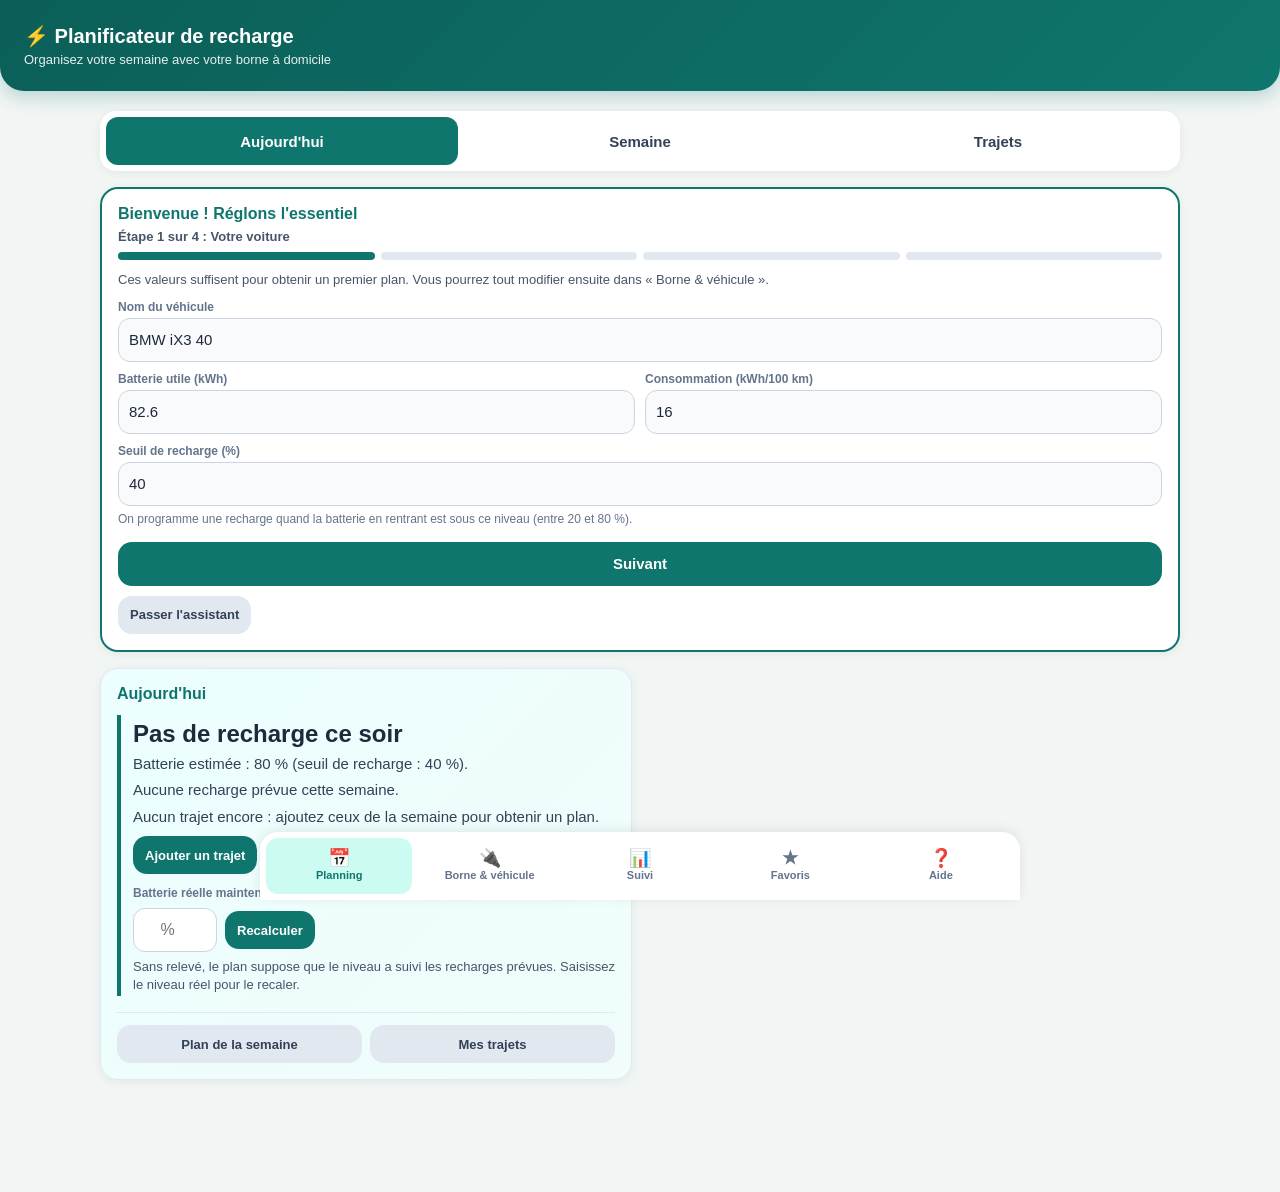
==== index.html @ e71ae4a1 "Add files via upload" ====
<!DOCTYPE html>
<html lang="fr">
<head>
<meta charset="UTF-8">
<meta name="viewport" content="width=device-width, initial-scale=1, viewport-fit=cover">
<meta name="color-scheme" content="light dark">
<meta name="theme-color" content="#0f766e">
<link rel="manifest" href="manifest.webmanifest">
<link rel="icon" href="icons/favicon.svg" type="image/svg+xml">
<link rel="icon" href="icons/icon-192.png" type="image/png" sizes="192x192">
<link rel="apple-touch-icon" href="icons/apple-touch-icon.png">
<meta name="mobile-web-app-capable" content="yes">
<meta name="apple-mobile-web-app-capable" content="yes">
<meta name="apple-mobile-web-app-title" content="Recharge EV">
<meta name="apple-mobile-web-app-status-bar-style" content="default">
<meta name="description" content="Planifiez la recharge à domicile de votre voiture électrique.">
<title>Planificateur de recharge EV</title>
<script>try{var evT=JSON.parse(localStorage.getItem('evplan.v1')).ui.theme;if(evT==='light'||evT==='dark')document.documentElement.setAttribute('data-theme',evT);}catch(e){}</script>
<style>
:root{color-scheme:light;--bg:#f1f5f4;--surface:#ffffff;--surface2:#f8fafc;--surface3:#f1f5f9;--chip:#e2e8f0;--text:#1e293b;--text2:#334155;--muted2:#475569;--muted:#64748b;--muted3:#94a3b8;--brand-text:#0f766e;--line:#cbd5e1;--line2:#e2e8f0;--tint1:#ecfeff;--tint2:#f0fdfa;--tint-teal:#ccfbf1;--warn-soft:#fffbeb;--warn-bg:#fef3c7;--warn-text:#92400e;--warn-line:#fde68a;--bad-bg:#fee2e2;--bad-soft:#fef2f2;--bad-text:#991b1b;--bad-line:#fca5a5;--danger-text:#dc2626;--blue-bg:#dbeafe;--blue-text:#1e40af;--ok-bg:#dcfce7;--ok-text:#166534;--hc-band:rgba(20,184,166,.18);--toast-bg:#0f172a;--toast-text:#ffffff;--shadow:rgba(0,0,0,.06);--shadow2:rgba(0,0,0,.08);--grid:#e2e8f0;--now:#dc2626;}
@media (prefers-color-scheme:dark){:root:not([data-theme="light"]){color-scheme:dark;--bg:#0c1215;--surface:#151e24;--surface2:#1b262d;--surface3:#202c34;--chip:#2a3943;--text:#e6edf3;--text2:#cbd5e1;--muted2:#b0bcc8;--muted:#98a6b5;--muted3:#7b8a99;--brand-text:#2dd4bf;--line:#3a4b57;--line2:#2a3943;--tint1:#10272b;--tint2:#0e2a28;--tint-teal:#0f4540;--warn-soft:#2b2410;--warn-bg:#3a2e0d;--warn-text:#fbbf24;--warn-line:#5c4a14;--bad-bg:#431a1a;--bad-soft:#2e1517;--bad-text:#fca5a5;--bad-line:#7f2d2d;--danger-text:#f87171;--blue-bg:#172a4a;--blue-text:#93c5fd;--ok-bg:#12331f;--ok-text:#86efac;--hc-band:rgba(45,212,191,.16);--toast-bg:#e6edf3;--toast-text:#0c1215;--shadow:rgba(0,0,0,.4);--shadow2:rgba(0,0,0,.5);--grid:#2a3943;--now:#f87171;}}
:root[data-theme="dark"]{color-scheme:dark;--bg:#0c1215;--surface:#151e24;--surface2:#1b262d;--surface3:#202c34;--chip:#2a3943;--text:#e6edf3;--text2:#cbd5e1;--muted2:#b0bcc8;--muted:#98a6b5;--muted3:#7b8a99;--brand-text:#2dd4bf;--line:#3a4b57;--line2:#2a3943;--tint1:#10272b;--tint2:#0e2a28;--tint-teal:#0f4540;--warn-soft:#2b2410;--warn-bg:#3a2e0d;--warn-text:#fbbf24;--warn-line:#5c4a14;--bad-bg:#431a1a;--bad-soft:#2e1517;--bad-text:#fca5a5;--bad-line:#7f2d2d;--danger-text:#f87171;--blue-bg:#172a4a;--blue-text:#93c5fd;--ok-bg:#12331f;--ok-text:#86efac;--hc-band:rgba(45,212,191,.16);--toast-bg:#e6edf3;--toast-text:#0c1215;--shadow:rgba(0,0,0,.4);--shadow2:rgba(0,0,0,.5);--grid:#2a3943;--now:#f87171;}
*{box-sizing:border-box;margin:0;padding:0}
html{-webkit-text-size-adjust:100%}
body{font-family:-apple-system,BlinkMacSystemFont,"Segoe UI",Roboto,Helvetica,Arial,sans-serif;background:var(--bg);color:var(--text);-webkit-user-select:none;user-select:none;-webkit-touch-callout:none;min-height:100vh}
input,select,textarea{-webkit-user-select:text;user-select:text;font:inherit}
button{font:inherit;cursor:pointer;-webkit-tap-highlight-color:transparent}
header{background:linear-gradient(135deg,#0b5f58,#0f766e);color:#fff;padding:clamp(16px,4vw,24px);border-radius:0 0 24px 24px;box-shadow:0 6px 18px rgba(15,118,110,.25)}
header h1{font-size:calc(20px*var(--fs,1));font-weight:700}
header p{font-size:calc(13px*var(--fs,1));opacity:.9;margin-top:4px}
main{padding:clamp(12px,4vw,20px);display:flex;flex-direction:column;gap:16px;max-width:700px;margin:0 auto}
.card{background:var(--surface);border-radius:18px;padding:16px;box-shadow:0 2px 10px var(--shadow)}
.card h2{font-size:calc(16px*var(--fs,1));margin-bottom:12px;color:var(--brand-text)}
.grid{display:grid;grid-template-columns:1fr 1fr;gap:10px}
.field{display:flex;flex-direction:column;gap:4px;min-width:0}
.field.full{grid-column:1/-1}
.field label{font-size:calc(12px*var(--fs,1));color:var(--muted);font-weight:600}
.field input,.field select{padding:11px 10px;border:1px solid var(--line);border-radius:12px;background:var(--surface2);font-size:calc(15px*var(--fs,1));width:100%;min-height:44px;outline:none}
.field input:focus,.field select:focus{border-color:#14b8a6;background:var(--surface)}
.hours{display:flex;gap:6px;align-items:center}
.hours select{flex:1;min-height:44px;padding:8px;border:1px solid var(--line);border-radius:12px;background:var(--surface2);font-size:calc(15px*var(--fs,1));min-width:0}
.btn{background:#0f766e;color:#fff;border:none;border-radius:14px;padding:12px 16px;font-size:calc(15px*var(--fs,1));font-weight:600;min-height:44px;transition:transform .1s,background .2s}
.btn:active{transform:scale(.97)}
.btn.sec{background:var(--chip);color:var(--text2)}
.btn.danger{background:#dc2626}
.btn.small{padding:8px 12px;min-height:38px;font-size:calc(13px*var(--fs,1))}
.btn.full{width:100%}
.btn:disabled{opacity:.6}
.row{display:flex;gap:8px;flex-wrap:wrap}
.stats{display:grid;grid-template-columns:repeat(2,1fr);gap:10px}
.stat{background:linear-gradient(135deg,var(--tint1),var(--tint2));border-radius:14px;padding:12px;text-align:center}
.stat b{display:block;font-size:calc(20px*var(--fs,1));color:var(--brand-text)}
.stat span{font-size:calc(12px*var(--fs,1));color:var(--muted)}
.day{border-left:4px solid #14b8a6;background:var(--surface2);border-radius:12px;padding:12px;margin-bottom:10px}
.day h3{font-size:calc(15px*var(--fs,1));display:flex;flex-wrap:wrap;justify-content:space-between;align-items:center;gap:4px 8px}
.day .meta{font-size:calc(13px*var(--fs,1));color:var(--muted2);margin-top:6px;line-height:1.5}
.day.home{border-left-color:#0f766e}
.day.noHome{border-left-color:#f59e0b;background:var(--warn-soft)}
.day.alert{border-left-color:#dc2626;background:var(--bad-soft)}
.alertMsg{margin-top:8px;font-size:calc(13px*var(--fs,1));font-weight:600;color:var(--bad-text);background:var(--bad-bg);border-radius:10px;padding:8px 10px;line-height:1.4}
.badge{font-size:calc(11px*var(--fs,1));background:var(--tint-teal);color:var(--brand-text);padding:3px 8px;border-radius:99px;font-weight:600;max-width:100%;overflow-wrap:anywhere;white-space:nowrap}
.badge.warn{background:var(--warn-bg);color:var(--warn-text)}
.badge.bad{background:var(--bad-bg);color:var(--bad-text)}
.badge.gray{background:var(--chip);color:var(--muted2)}
.badge.blue{background:var(--blue-bg);color:var(--blue-text)}
.badge.ok{background:var(--ok-bg);color:var(--ok-text)}
.del{background:none;border:none;color:var(--danger-text);font-size:calc(20px*var(--fs,1));min-width:44px;min-height:44px}
.empty{text-align:center;color:var(--muted);font-size:calc(14px*var(--fs,1));padding:16px}
.tabs{position:fixed;bottom:0;left:0;right:0;background:var(--surface);display:flex;gap:4px;box-shadow:0 -2px 12px var(--shadow2);padding:6px 6px calc(6px + env(safe-area-inset-bottom,0px));z-index:40}
.tabs button{flex:1;background:none;border:none;padding:6px 2px;color:var(--muted);font-size:calc(11px*var(--fs,1));font-weight:600;border-radius:12px;min-height:56px;line-height:1.25;display:flex;flex-direction:column;align-items:center;justify-content:center;gap:2px;text-align:center;overflow-wrap:anywhere;hyphens:auto}
.tabs button .ico{font-size:calc(18px*var(--fs,1));line-height:1}
.tabs button.on{color:var(--brand-text);background:var(--tint-teal)}
.tab{display:none;flex-direction:column;gap:16px}
.tab.on{display:flex}
.note{font-size:calc(12px*var(--fs,1));color:var(--muted);line-height:1.5}
.toast{position:fixed;left:50%;bottom:130px;transform:translateX(-50%) translateY(20px);background:var(--toast-bg);color:var(--toast-text);padding:12px 18px;border-radius:14px;font-size:calc(14px*var(--fs,1));opacity:0;visibility:hidden;pointer-events:none;transition:all .25s;max-width:90%;text-align:center;z-index:50}
.toast.show{opacity:1;visibility:visible;transform:translateX(-50%) translateY(0)}
.modal{position:fixed;inset:0;background:rgba(15,23,42,.5);display:none;align-items:center;justify-content:center;padding:20px;z-index:60}
.modal.show{display:flex}
.sheet{background:var(--surface);border-radius:18px;padding:20px;width:100%;max-width:360px;max-height:80vh;overflow-y:auto}
.sheet h3{margin-bottom:8px}
.sheet p{font-size:calc(14px*var(--fs,1));color:var(--muted2);margin-bottom:16px;line-height:1.5}
.sheet .row{justify-content:flex-end}
.bar{height:10px;background:var(--chip);border-radius:99px;overflow:hidden;margin-top:6px}
.bar div{height:100%;background:linear-gradient(90deg,#14b8a6,#0f766e);border-radius:99px;transition:width .4s}
.bar div.low{background:linear-gradient(90deg,var(--bad-line),#dc2626)}
.slot{display:flex;gap:6px;align-items:center;margin-top:8px}
.slot .hours{flex:1;min-width:0}
.slot .del{min-width:40px}
.dist{font-size:calc(12px*var(--fs,1));color:var(--brand-text);font-weight:600;min-height:16px;margin-top:4px}
.dist.err{color:var(--danger-text)}
.hint{font-size:calc(12px*var(--fs,1));color:var(--muted);margin-top:6px;line-height:1.4}
.slotsBox{margin-top:12px;padding-top:10px;border-top:1px dashed var(--line)}
.slotsBox h3{font-size:calc(13px*var(--fs,1));color:var(--text2);margin-bottom:4px}
.stopsBox{margin-top:12px;padding:10px;background:var(--surface2);border-radius:14px;border:1px dashed var(--line)}
.stopsBox h3{font-size:calc(13px*var(--fs,1));color:var(--text2);margin-bottom:4px}
.stop{display:flex;gap:6px;align-items:center;margin-top:8px}
.stop .idx{min-width:24px;height:24px;border-radius:99px;background:var(--tint-teal);color:var(--brand-text);font-size:calc(12px*var(--fs,1));font-weight:700;display:flex;align-items:center;justify-content:center;flex-shrink:0}
.stop .addrWrap{flex:1;min-width:0;display:flex;gap:4px;align-items:center}
.stop select.favSel{flex:1;min-width:0;padding:9px 8px;border:1px solid var(--line);border-radius:12px;background:var(--surface);font-size:calc(14px*var(--fs,1));min-height:40px;outline:none}
.stop input{flex:1;min-width:0;padding:9px 10px;border:1px solid var(--line);border-radius:12px;background:var(--surface);font-size:calc(14px*var(--fs,1));min-height:40px;outline:none}
.stop input:focus{border-color:#14b8a6}
.stop .del{min-width:40px;font-size:calc(18px*var(--fs,1))}
.stop .timeIn{flex:0 0 auto;min-width:0}
.star{background:none;border:1px solid var(--line);border-radius:10px;min-width:40px;min-height:40px;font-size:calc(18px*var(--fs,1));color:var(--muted3);flex-shrink:0}
.star.on{color:#f59e0b;border-color:#fcd34d;background:var(--warn-soft)}
.routeSummary{font-size:calc(13px*var(--fs,1));color:var(--text2);margin-top:8px;line-height:1.5}
.tripGroup{background:var(--surface2);border-radius:14px;padding:10px 12px;margin-bottom:10px;border-left:4px solid #14b8a6}
.tripGroup.bad{border-left-color:#dc2626;background:var(--bad-soft)}
.tripGroup.pending{border-left-color:#f59e0b;background:var(--warn-soft)}
.tripGroup h4{font-size:calc(14px*var(--fs,1));display:flex;justify-content:space-between;align-items:center;gap:8px}
.legs{margin-top:6px;font-size:calc(12px*var(--fs,1));color:var(--muted2);line-height:1.6}
.legs div{padding:2px 0}
.dayPref{display:grid;grid-template-columns:repeat(7,1fr);gap:6px}
.dayPref button{border:1px solid var(--line);background:var(--surface2);border-radius:12px;min-height:44px;font-size:calc(12px*var(--fs,1));font-weight:700;color:var(--muted2);padding:4px 2px}
.dayPref button.on{background:#0f766e;border-color:#0f766e;color:#fff}
.toggle{display:flex;align-items:center;justify-content:space-between;gap:10px;padding:8px 0;font-size:calc(14px*var(--fs,1))}
.toggle input{width:24px;height:24px;flex:none;accent-color:#0f766e}
.choice{display:grid;grid-template-columns:1fr 1fr;gap:6px;margin-top:8px}
.choice button{border:1px solid var(--line);background:var(--surface2);border-radius:12px;min-height:44px;font-size:calc(13px*var(--fs,1));font-weight:700;color:var(--muted2);padding:6px}
.choice button.on{background:#0f766e;border-color:#0f766e;color:#fff}
.choice button.off{background:var(--bad-bg);border-color:var(--bad-line);color:var(--bad-text)}
.tripBadgeRow{display:flex;gap:6px;flex-wrap:wrap;margin-top:6px}
.favItem{display:flex;gap:8px;align-items:center;background:var(--surface2);border-radius:12px;padding:8px 10px;margin-top:8px}
.favItem .fname{flex:1;min-width:0}
.favItem .fname b{display:block;font-size:calc(14px*var(--fs,1));overflow:hidden;text-overflow:ellipsis;white-space:nowrap}
.favItem .fname span{font-size:calc(12px*var(--fs,1));color:var(--muted);overflow:hidden;text-overflow:ellipsis;white-space:nowrap;display:block}
.favItem .del{min-width:40px}
.pctGrid{display:grid;grid-template-columns:1fr 1fr;gap:10px;margin-top:8px}
.pctGrid .field input{text-align:center}
.checkRow{display:flex;align-items:center;gap:10px;margin-top:10px;font-size:calc(14px*var(--fs,1))}
.checkRow input{width:24px;height:24px;flex:none;accent-color:#0f766e}
.vehTabs{display:flex;gap:6px;flex-wrap:wrap;margin-bottom:12px}
.vehTabs button{border:1px solid var(--line);background:var(--surface2);border-radius:12px;min-height:40px;padding:6px 12px;font-size:calc(13px*var(--fs,1));font-weight:700;color:var(--muted2)}
.vehTabs button.on{background:#0f766e;border-color:#0f766e;color:#fff}
.vehTabs button.add{border-style:dashed;color:var(--brand-text)}
.lockRow{display:flex;gap:8px;align-items:center;background:var(--surface2);border-radius:12px;padding:10px;margin-top:8px}
.lockRow .lk{flex:1;min-width:0;font-size:calc(13px*var(--fs,1));line-height:1.4}
.lockRow .lk b{display:block;font-size:calc(14px*var(--fs,1))}
.lockBadge{font-size:calc(11px*var(--fs,1));background:var(--warn-bg);color:var(--warn-text);border-radius:99px;padding:3px 8px;font-weight:700;white-space:nowrap}
.tripVeh{font-size:calc(11px*var(--fs,1));background:var(--blue-bg);color:var(--blue-text);border-radius:99px;padding:2px 8px;font-weight:700}
.calBox{background:var(--surface2);border-radius:14px;padding:12px;margin-top:8px}
.calEvent{font-size:calc(13px*var(--fs,1));padding:6px 0;border-bottom:1px solid var(--line2);line-height:1.4}
.calEvent:last-child{border-bottom:none}
.calRow{display:flex;gap:8px;flex-wrap:wrap;margin-top:8px}
.calRow .btn{flex:1}
.reviewItem{background:var(--surface);border:1px solid var(--warn-line);border-radius:14px;padding:12px;margin-top:10px}
.reviewItem h3{font-size:calc(14px*var(--fs,1));display:flex;justify-content:space-between;align-items:center;gap:8px;flex-wrap:wrap}
.reviewItem .grid{margin-top:8px}
.reviewItem .actions{display:flex;gap:6px;flex-wrap:wrap;margin-top:10px}
.reviewItem .actions .btn{flex:1}
.toggleLine{display:flex;align-items:center;gap:8px;font-size:calc(13px*var(--fs,1));margin-top:8px}
.toggleLine input{width:24px;height:24px;flex:none;accent-color:#0f766e}
.calcBig{text-align:center;background:linear-gradient(135deg,var(--tint1),var(--tint2));border-radius:16px;padding:16px;margin-top:12px}
.calcBig b{display:block;font-size:calc(28px*var(--fs,1));color:var(--brand-text)}
.calcBig span{font-size:calc(13px*var(--fs,1));color:var(--muted2)}
.modeSwitch{display:grid;grid-template-columns:1fr 1fr;gap:6px;margin-bottom:12px}
.modeSwitch button{border:1px solid var(--line);background:var(--surface2);border-radius:12px;min-height:44px;font-size:calc(13px*var(--fs,1));font-weight:700;color:var(--muted2);padding:6px}
.modeSwitch button.on{background:#0f766e;border-color:#0f766e;color:#fff}
.seg{display:grid;grid-template-columns:1fr 1fr;gap:6px;margin-top:8px}
.seg button{border:1px solid var(--line);background:var(--surface2);border-radius:12px;min-height:44px;font-size:calc(13px*var(--fs,1));font-weight:700;color:var(--muted2);padding:6px}
.seg button.on{background:#0f766e;border-color:#0f766e;color:#fff}
.seg3{grid-template-columns:1fr 1fr 1fr}
.sched{display:flex;flex-direction:column;gap:8px;margin-top:8px}
.schedRow{display:flex;gap:8px;align-items:center;background:var(--surface2);border-radius:12px;padding:10px;border-left:4px solid #14b8a6}
.schedRow .sb{flex:1;min-width:0;font-size:calc(13px*var(--fs,1));line-height:1.45}
.schedRow .sb b{display:block;font-size:calc(14px*var(--fs,1))}
.schedRow .del{min-width:40px}
.schedRow.conflict{border-left-color:#dc2626;background:var(--bad-soft)}
.schedRow.hc{border-left-color:#0f766e}
.schedRow.off{border-left-color:#94a3b8;opacity:.7}
.vehDot{width:12px;height:12px;border-radius:99px;flex-shrink:0}
.legend{display:flex;gap:8px;flex-wrap:wrap;margin-top:8px}
.legend span{font-size:calc(12px*var(--fs,1));display:flex;align-items:center;gap:4px;color:var(--muted2)}
.timeline{position:relative;height:44px;background:var(--surface3);border-radius:12px;margin-top:10px;overflow:hidden}
.timeline .seg-hc{position:absolute;top:0;bottom:0;background:var(--hc-band)}
.timeline .blk{position:absolute;top:6px;bottom:6px;border-radius:8px;color:#fff;font-size:calc(10px*var(--fs,1));font-weight:700;display:flex;align-items:center;justify-content:center;overflow:hidden;white-space:nowrap}
.tlScale{display:flex;justify-content:space-between;font-size:calc(10px*var(--fs,1));color:var(--muted);margin-top:4px}
.kpi{display:grid;grid-template-columns:repeat(2,1fr);gap:8px;margin-top:8px}
.kpi .stat b{font-size:calc(17px*var(--fs,1))}
.vehCard{background:var(--surface2);border-radius:14px;padding:12px;margin-top:10px;border-left:4px solid #0f766e}
.vehCard h3{font-size:calc(14px*var(--fs,1));display:flex;justify-content:space-between;align-items:center;gap:8px}
.vehCard .meta{font-size:calc(12px*var(--fs,1));color:var(--muted2);margin-top:6px;line-height:1.6}
@media (min-width:600px){.stats{grid-template-columns:repeat(4,1fr)}.kpi{grid-template-columns:repeat(4,1fr)}}
/* ---- ajouts / corrections ---- */
:focus-visible{outline:2px solid var(--brand-text);outline-offset:2px}
.hidden{display:none!important}
.choice.c3{grid-template-columns:repeat(3,1fr)}
.hint.warn{color:var(--warn-text);background:var(--warn-bg);border-radius:10px;padding:8px 10px}
.legRow{display:flex;gap:8px;align-items:center;padding:6px 0;border-bottom:1px solid var(--line2);font-size:calc(13px*var(--fs,1))}
.legRow:last-child{border-bottom:none}
.legRow .legTxt{flex:1;min-width:0;line-height:1.35;color:var(--text2)}
.legRow input{width:84px;padding:8px;border:1px solid var(--line);border-radius:10px;background:var(--surface);color:var(--text);font-size:calc(14px*var(--fs,1));min-height:40px;text-align:right}
.legRow input:focus{border-color:#14b8a6}
.fileInput{display:none}
.checkRow label,.toggleLine label,.toggle label{cursor:pointer}
.reviewItem .field input,.reviewItem .field select{min-height:40px}
.tripGroup .row{margin-top:8px}
.tripGroup .legs{margin-top:6px}
.field.inline{flex-direction:row;align-items:center;gap:8px}
.field.inline input{flex:1}
.vehForm{margin-top:4px}
@media (max-width:440px){
  .stop{flex-wrap:wrap}
  .stop .idx{order:1}
  .stop .timeIn{order:1;margin-left:auto}
  .stop .star,.stop .del{order:1}
  .stop .addrWrap{order:2;flex:1 1 100%}
}
.vehTabs button[aria-pressed="true"]{font-weight:800}
.btn:disabled{cursor:not-allowed}
.field label select,.field label input{margin-top:4px}
.vehForm .grid,.pctGrid,.calBox .grid{align-items:end}
.stop .timeIn{width:120px}
/* le bas de page reste toujours visible au-dessus de la barre d'onglets fixe */
main{padding-bottom:calc(var(--tabsH,calc(68px + env(safe-area-inset-bottom,0px))) + 44px)}
.tabs{flex-wrap:wrap}
/* un élément qui reçoit le focus ne doit jamais rester caché sous la barre d'onglets fixe ni sous un message (WCAG 2.4.11) */
html{scroll-padding-bottom:210px;scroll-padding-top:12px}
.tabs button{padding-left:0;padding-right:0}
.sub{font-size:calc(13px*var(--fs,1));color:var(--text2);margin-top:14px}
.field input,.field select,.hours select{color:var(--text)}
.field textarea{padding:11px 10px;border:1px solid var(--line);border-radius:12px;background:var(--surface2);color:var(--text);font-size:calc(12px*var(--fs,1));width:100%;outline:none;resize:vertical;word-break:break-all;font-family:ui-monospace,SFMono-Regular,Menlo,Consolas,monospace;line-height:1.4}
.field textarea:focus{border-color:#14b8a6;background:var(--surface)}

/* partage entre membres du foyer */
.timeline .blk.shared{background-image:repeating-linear-gradient(45deg,rgba(255,255,255,.35) 0 5px,transparent 5px 10px);opacity:.85;outline:1px dashed rgba(15,23,42,.45);outline-offset:-1px}
.schedRow.shared{background:var(--surface3)}
.memberCard{background:var(--surface2);border-radius:14px;padding:12px;margin-top:10px;border-left:4px solid var(--muted)}
.memberCard:first-child{margin-top:0}
.memberCard h3{font-size:calc(14px*var(--fs,1));display:flex;justify-content:space-between;align-items:center;gap:8px;flex-wrap:wrap}
.memberCard .meta{font-size:calc(12px*var(--fs,1));color:var(--muted2);margin-top:6px;line-height:1.6}
.memberCard .row{margin-top:8px}

/* mise en page : colonnes, en-têtes de carte, aide « ? », accordéon */
.cols{display:flex;flex-direction:column;gap:16px}
.col{display:flex;flex-direction:column;gap:16px;min-width:0}
.cardHead{display:flex;align-items:center;justify-content:space-between;gap:8px;margin-bottom:12px}
.card .cardHead h2,.cardHead h3{margin:0}
.slotsBox .cardHead,.stopsBox .cardHead{margin-bottom:4px}
.qm{position:relative;width:32px;height:32px;border-radius:99px;border:1px solid var(--line);background:var(--surface2);color:var(--brand-text);font-weight:800;font-size:calc(14px*var(--fs,1));flex-shrink:0;line-height:1}
.qm::after{content:"";position:absolute;inset:-6px}
.qm[aria-expanded="true"]{background:var(--brand-text);color:var(--surface);border-color:var(--brand-text)}
.helpBox{background:var(--tint1);border-radius:12px;padding:10px 12px;margin:-4px 0 12px;color:var(--text2);font-size:calc(13px*var(--fs,1));line-height:1.5}
.acc{margin-top:14px;border:1px solid var(--line);border-radius:14px;background:var(--surface)}
.acc>summary{list-style:none;cursor:pointer;padding:12px 14px;font-weight:700;color:var(--brand-text);min-height:44px;display:flex;align-items:center;border-radius:14px}
.acc>summary::-webkit-details-marker{display:none}
.acc[open]>summary{border-bottom:1px solid var(--line);border-radius:14px 14px 0 0}
.accBody{padding:12px 14px 14px}

/* carte « Ce soir » */
.tonight{background:linear-gradient(135deg,var(--tint1),var(--tint2));border:1px solid var(--line2)}
.tnRow{border-left:4px solid var(--brand-text);padding:2px 0 2px 12px;margin-top:12px}
.tnRow:first-child{margin-top:0}
.tnName{font-size:calc(13px*var(--fs,1));font-weight:700;color:var(--muted2);display:flex;align-items:center;gap:6px}
.tnBig{font-size:calc(20px*var(--fs,1));font-weight:800;color:var(--text);margin-top:2px}
.tnSub{font-size:calc(13px*var(--fs,1));color:var(--muted2);line-height:1.5;margin-top:2px}
.tnBatt{display:flex;gap:8px;align-items:center;flex-wrap:wrap;margin-top:10px}
.tnBatt label{font-size:calc(12px*var(--fs,1));font-weight:600;color:var(--muted);flex:1 1 100%}
.tnBatt input{width:84px;min-height:44px;padding:8px;border:1px solid var(--line);border-radius:12px;background:var(--surface);color:var(--text);text-align:center;font-size:calc(16px*var(--fs,1));outline:none}
.tnBatt input:focus{border-color:#14b8a6}

/* grille de la semaine */
:root{--hh:16px}
.wg{display:grid;grid-template-columns:30px repeat(7,minmax(0,1fr));gap:0 3px;font-size:calc(11px*var(--fs,1))}
.wgHead{text-align:center;font-weight:700;color:var(--muted2);padding:2px 0 4px}
.wgHead.today{color:var(--brand-text)}
.wgAxis{position:relative;height:calc(var(--hh)*24)}
.wgAxis span{position:absolute;right:3px;color:var(--muted);font-size:calc(10px*var(--fs,1));line-height:1;transform:translateY(-50%);white-space:nowrap}
.wgCol{position:relative;height:calc(var(--hh)*24);background-color:var(--surface3);border-radius:8px;overflow:hidden;
  background-image:repeating-linear-gradient(to bottom,transparent 0,transparent calc(var(--hh)*3 - 1px),var(--grid) calc(var(--hh)*3 - 1px),var(--grid) calc(var(--hh)*3))}
.wgCol.today{outline:2px solid var(--brand-text);outline-offset:-2px}
.hcBand{position:absolute;left:0;right:0;background:var(--hc-band)}
.away{position:absolute;left:0;width:4px;opacity:.55;border-radius:0 3px 3px 0}
.nowLine{position:absolute;left:0;right:0;height:2px;background:var(--now);z-index:3;pointer-events:none}
.gb{position:absolute;border:none;border-radius:5px;color:#fff;font-size:calc(9px*var(--fs,1));font-weight:700;overflow:hidden;padding:1px 2px;line-height:1.15;text-align:left;min-height:5px;box-shadow:0 0 0 1px rgba(0,0,0,.2);z-index:2}
.gb.shared{background-image:repeating-linear-gradient(45deg,rgba(255,255,255,.4) 0 4px,transparent 4px 8px);outline:1px dashed rgba(15,23,42,.55);outline-offset:-1px}
.gb.clash{box-shadow:0 0 0 2px #dc2626;z-index:4}
.gb.sel{box-shadow:0 0 0 2px var(--text);z-index:5}
.gridDetail{margin-top:10px;font-size:calc(13px*var(--fs,1));line-height:1.5;color:var(--text2);min-height:20px}
.sw{display:inline-block;width:14px;height:10px;border-radius:3px;flex-shrink:0}
.sw.hatch{background:#64748b repeating-linear-gradient(45deg,rgba(255,255,255,.4) 0 3px,transparent 3px 6px)}
.sw.band{background:var(--hc-band);outline:1px solid var(--line)}
.sw.awaySw{background:var(--muted3);width:4px}
.sw.clashSw{background:var(--surface);box-shadow:0 0 0 2px #dc2626}

/* argent, courbe de batterie */
.money{display:grid;grid-template-columns:repeat(auto-fit,minmax(140px,1fr));gap:10px;margin-top:10px}
.money:empty{display:none}
.money .stat:last-child:nth-child(odd){grid-column:1/-1}
.money .stat b{font-size:calc(17px*var(--fs,1))}
.stat.pos b{color:var(--ok-text)}
.stat.neg b{color:var(--bad-text)}
.chartBox{margin-top:12px}
.chartBox:empty{display:none}
.chTitle{font-size:calc(12px*var(--fs,1));font-weight:700;color:var(--muted2);margin-bottom:4px}
.chartBox svg{width:100%;height:auto;display:block}
.chGrid{stroke:var(--grid);stroke-width:1}
.chGrid.chDay{stroke-dasharray:2 3;opacity:.7}
.chMin{stroke:var(--danger-text);stroke-dasharray:4 3;stroke-width:1}
.chLine{fill:none;stroke:var(--brand-text);stroke-width:2;stroke-linejoin:round;stroke-linecap:round}
.chArea{fill:var(--brand-text);opacity:.14}
.chTxt{fill:var(--muted);font-size:calc(9px*var(--fs,1))}
.chMinTxt{fill:var(--danger-text)}
.chNow{stroke:var(--now);stroke-width:1}

/* tarif horaire */
.hrGrid{display:grid;grid-template-columns:repeat(4,1fr);gap:6px;margin-top:10px}
.hrCell{display:flex;flex-direction:column;gap:2px;min-width:0}
.hrCell label{font-size:calc(11px*var(--fs,1));color:var(--muted);font-weight:700}
.hrCell input{padding:8px 4px;text-align:center;border:1px solid var(--line);border-radius:10px;background:var(--surface2);color:var(--text);min-height:40px;width:100%;font-size:calc(14px*var(--fs,1));outline:none}
.hrCell input:focus{border-color:#14b8a6}
@media (min-width:480px){.hrGrid{grid-template-columns:repeat(6,1fr)}}

/* grands écrans : deux colonnes */
@media (min-width:900px){
  :root{--hh:18px}
  #tonight{display:grid;grid-template-columns:repeat(auto-fit,minmax(320px,1fr));gap:16px 24px}
  .tnRow{margin-top:0}
  main{max-width:1120px}
  .cols{flex-direction:row;align-items:flex-start}
  .col{flex:1 1 0}
  .tabs{max-width:760px;margin:0 auto;border-radius:18px 18px 0 0}
  .toast{bottom:100px}
}

/* rappel de sauvegarde */
.warnCard{background:var(--warn-soft);border:1px solid var(--warn-line)}
.warnCard h2{color:var(--warn-text)}
.warnCard[hidden]{display:none}

/* suivi : journal de recharge */
.monthNav{display:flex;align-items:center;justify-content:space-between;gap:8px;margin-bottom:10px}
.monthNav b{font-size:calc(15px*var(--fs,1));text-transform:capitalize;text-align:center;flex:1}
.monthNav .btn{min-width:44px;min-height:44px;font-size:calc(18px*var(--fs,1));padding:4px 12px}
#lgStats .stat:last-child:nth-child(odd){grid-column:1/-1}
#lgStats .stat b{font-size:calc(17px*var(--fs,1))}
.lgSolde{margin-top:10px;font-size:calc(13px*var(--fs,1));font-weight:600;border-radius:10px}
.lgSolde.pos{color:var(--ok-text);background:var(--ok-bg);padding:8px 10px}
.lgSolde.neg{color:var(--bad-text);background:var(--bad-bg);padding:8px 10px}
#lgWeek{margin-top:10px}
.lgRow{display:flex;align-items:center;gap:8px;padding:8px 0;border-bottom:1px solid var(--line2)}
.lgRow:last-child{border-bottom:none}
.lgTxt{flex:1;min-width:0;display:flex;flex-direction:column;gap:2px;font-size:calc(13px*var(--fs,1));color:var(--text2);line-height:1.4}
.lgTxt span{color:var(--muted2);overflow-wrap:anywhere}
#lgList{margin-top:12px}
.calibRow{display:flex;align-items:center;justify-content:space-between;gap:10px;padding:10px 0;border-bottom:1px solid var(--line2);font-size:calc(13px*var(--fs,1));color:var(--text2)}
.calibRow:last-child{border-bottom:none}
.calibRow>div{min-width:0}
.calibRow .btn{flex-shrink:0}

/* foyer : QR code et scan */
.qrBox{margin-top:12px;text-align:center}
.qrBox[hidden],.scanBox[hidden]{display:none}
.qrBox svg{width:320px;height:320px;max-width:100%;display:block;margin:0 auto;box-sizing:content-box}
.qrBox .note{margin-top:8px}
.scanBox{margin-top:12px}
.scanBox video{width:100%;max-height:300px;border-radius:12px;background:#000;object-fit:cover}

/* relevé imprimé : visible uniquement à l'impression */
#printSheet{display:none}
@media print{
  html,body{background:#fff!important;color:#000!important}
  body>*:not(#printSheet){display:none!important}
  #printSheet{display:block!important;font-family:system-ui,-apple-system,"Segoe UI",Arial,sans-serif;color:#000;padding:0;font-size:12pt}
  #printSheet h1{font-size:18pt;margin:0 0 4pt}
  #printSheet .ps{margin:4pt 0 12pt;font-size:11pt}
  #printSheet .ps.small{font-size:9pt;margin-top:14pt;color:#333}
  #printSheet table{width:100%;border-collapse:collapse;font-size:11pt}
  #printSheet th,#printSheet td{border:1px solid #666;padding:4pt 6pt;text-align:left;vertical-align:top}
  #printSheet th{background:#eee}
  #printSheet .r{text-align:right}
  #printSheet tr{break-inside:avoid}
}

/* toast avec bouton « Annuler » : doit rester cliquable */
.toast.act{display:flex;align-items:center;justify-content:center;gap:6px;text-align:left}
.toast.act.show{pointer-events:auto}
.toast .toastBtn{background:none;border:none;color:inherit;font:inherit;font-weight:800;text-decoration:underline;min-height:44px;min-width:44px;padding:0 8px;cursor:pointer;border-radius:10px;flex-shrink:0}
.toast .toastBtn:focus-visible{outline:2px solid currentColor;outline-offset:0}

/* boutons d'une rangée : jamais plus étroits que 130 px, ils passent à la ligne */
.calRow .btn{flex:1 1 130px}

/* ===== accessibilité : lien d'évitement, texte réservé aux lecteurs d'écran, mouvement réduit ===== */
.skip{position:absolute;left:8px;top:-80px;background:#0f766e;color:#fff;padding:12px 16px;border-radius:12px;z-index:100;font-weight:700;text-decoration:none}
.skip:focus{top:8px}
.srOnly{position:absolute;width:1px;height:1px;margin:-1px;overflow:hidden;clip:rect(0 0 0 0);white-space:nowrap;border:0;padding:0}
main:focus,.tab:focus{outline:none}
@media (prefers-reduced-motion:reduce){*,*::before,*::after{transition-duration:.01ms!important;animation-duration:.01ms!important;scroll-behavior:auto!important}}

/* ===== première page : trois vues ===== */
.pv{display:flex;flex-direction:column;gap:16px}
.pv[hidden]{display:none}
#tab-plan[data-mode="route"] .modeSched,#tab-plan[data-mode="sched"] .modeRoute{display:none!important}
.subnav{display:grid;grid-template-columns:repeat(3,1fr);gap:6px;background:var(--surface);padding:6px;border-radius:16px;box-shadow:0 2px 10px var(--shadow)}
.subnav button{min-height:48px;border:none;border-radius:12px;background:transparent;color:var(--text2);font-size:calc(15px*var(--fs,1));font-weight:700;padding:6px 4px}
.subnav button[aria-selected="true"]{background:#0f766e;color:#fff}
.tnBig{font-size:calc(24px*var(--fs,1));line-height:1.25}
.tnSub{font-size:calc(15px*var(--fs,1));color:var(--text2);margin-top:4px}
.tnSub.tnWhy{font-size:calc(13px*var(--fs,1));color:var(--muted2)}
.tnDet{margin-top:6px}
.tnDet summary{cursor:pointer;min-height:44px;display:flex;align-items:center;font-weight:700;color:var(--brand-text);font-size:calc(14px*var(--fs,1));list-style-position:inside}
.tnDet ul{padding-left:22px;margin:0 0 4px;font-size:calc(13px*var(--fs,1));color:var(--muted2);line-height:1.6}
.tnLinks{display:flex;gap:8px;flex-wrap:wrap;margin-top:16px;padding-top:12px;border-top:1px solid var(--line2)}
.tnLinks .btn{flex:1 1 140px}
.tnBatt{margin-top:12px}

/* ===== niveaux de batterie : minimum / seuil / cible ===== */
.levels{margin-top:14px;padding-top:12px;border-top:1px dashed var(--line)}
.levels .field{margin-top:12px}
.lvBar{display:flex;height:14px;border-radius:99px;overflow:hidden;margin:8px 0 10px;background:var(--chip)}
.lvBar .lvZ{height:100%}
.lvZ{display:block}
.lvBad{background:#dc2626}.lvWarn{background:#d97706}.lvOk{background:#0f766e}.lvTop{background:#94a3b8}
.lvLegend{list-style:none;display:flex;flex-direction:column;gap:6px;margin:0 0 4px;font-size:calc(13px*var(--fs,1));color:var(--text2)}
.lvLegend li{display:flex;gap:8px;align-items:flex-start;line-height:1.4}
.lvLegend .lvZ{width:14px;height:14px;border-radius:4px;flex-shrink:0;margin-top:2px}
.sub0{font-size:calc(14px*var(--fs,1));color:var(--text2)}

/* message : bouton d'annulation + fermer */
.toast .toastMsg{flex:1 1 auto;min-width:0}
.toast .toastX{text-decoration:none;font-size:calc(18px*var(--fs,1))}

.gridList{margin-top:10px;font-size:calc(14px*var(--fs,1))}
.gridList summary{min-height:44px;display:flex;align-items:center;cursor:pointer;font-weight:600;color:var(--accent-text,var(--text))}
.gridList ul{list-style:none;margin:6px 0 0;padding:0;display:grid;gap:8px}
.gridList li{display:flex;gap:8px;align-items:flex-start;line-height:1.4;padding:8px 10px;border:1px solid var(--line);border-radius:10px;background:var(--surface2)}
.gridList .vehDot{margin-top:5px;flex:none}

.badge{max-width:100%}
@media (max-width:420px){.badge{white-space:normal}}

/* liens de navigation, niveaux à chaque étape */
a.btn{display:inline-flex;align-items:center;justify-content:center;text-decoration:none}
.navRow{align-items:center;margin-top:8px}
.arr{font-weight:600;color:var(--muted2);white-space:nowrap}
.arr.low{color:var(--bad-text)}

.tnEst{font-size:calc(13px*var(--fs,1));color:var(--muted2);margin-top:6px;line-height:1.4}
.tnEst.warnTxt{color:var(--warn-text)}
.tnDet li a.btn{margin:4px 6px 0 0}

/* ===== affichage : simple / avancé, taille du texte, contraste ===== */
:root[data-fs="1"]{--fs:1.15}
:root[data-fs="2"]{--fs:1.3}
/* trois modes : Simplifié (lvl0) ⊂ Complet (lvl1) ⊂ Avancé (lvl2) */
body:not(.lvl2) .advOnly{display:none!important}
body.lvl0 .fullOnly{display:none!important}
/* le Simplifié garde ce qui existe déjà : plusieurs véhicules créés avant, calendrier de charge déjà choisi */
body.lvl0:not(.multi) .multiVeh,body.lvl0:not(.multi) #vehTabs,body.lvl0 #vehTabs .add{display:none!important}
body.lvl0:not(.schedOn) .modeCard{display:none!important}
.badge.lvC{background:var(--warn-bg);color:var(--warn-text)}
.wzLvl{border:1px solid var(--line);border-radius:14px;padding:10px 14px;margin:12px 0 0}
.wzLvl legend{font-weight:700;padding:0 4px}
.wzLvl label{display:flex;gap:10px;align-items:flex-start;padding:6px 0;cursor:pointer;font-size:calc(14px*var(--fs,1));line-height:1.45}
.wzLvl input{margin-top:4px;width:18px;height:18px;flex:none}
.tab{overflow-wrap:anywhere}
.subnav button,.tabs button{overflow-wrap:normal;hyphens:none}

/* assistant de démarrage */
.wizCard{border:2px solid #0f766e}
.wizCard h2{margin-bottom:6px}
.wizSteps{display:flex;gap:6px;margin:8px 0 10px;list-style:none}
.wizSteps li{flex:1;height:8px;border-radius:4px;background:var(--chip)}
.wizSteps li.on{background:#0f766e}
.wizStepN{font-size:calc(13px*var(--fs,1));font-weight:700;color:var(--muted2)}
.wizHelp{font-size:calc(13px*var(--fs,1));color:var(--muted2);line-height:1.5;margin:6px 0 10px}
.wizNav{display:flex;gap:8px;flex-wrap:wrap;margin-top:14px}
.wizNav .btn{flex:1 1 120px}
.wizRecap{list-style:none;display:grid;gap:6px;margin:8px 0 4px}
.wizRecap li{background:var(--surface2);border-radius:10px;padding:8px 10px;font-size:calc(14px*var(--fs,1))}
.wizMsg{margin-top:8px}

/* simulation « et si » */
.wiOut{margin-top:12px}
.wiVerdict{border-radius:12px;padding:10px 12px;font-size:calc(14px*var(--fs,1));font-weight:700;line-height:1.4}
.wiVerdict.ok{background:var(--ok-bg);color:var(--ok-text)}
.wiVerdict.warn{background:var(--warn-bg);color:var(--warn-text)}
.wiVerdict.bad{background:var(--bad-bg);color:var(--bad-text)}
.wiOut ul{list-style:none;margin:8px 0 0;display:grid;gap:6px}
.wiOut li{font-size:calc(13px*var(--fs,1));line-height:1.45;color:var(--text2)}

/* bilan sur 12 mois */
.tblWrap{overflow-x:auto;margin-top:10px}
.yt{width:100%;border-collapse:collapse;font-size:calc(13px*var(--fs,1))}
.yt th,.yt td{padding:6px 4px;text-align:right;border-bottom:1px solid var(--line2);white-space:nowrap}
.yt th:first-child,.yt td:first-child{text-align:left;position:sticky;left:0;background:var(--surface);text-transform:capitalize}
.yt thead th{font-size:calc(12px*var(--fs,1));color:var(--muted2);font-weight:700}
.yt tfoot th,.yt tfoot td{font-weight:700;border-top:2px solid var(--line)}
.yt td.pos{color:var(--ok-text)}
.yt td.neg{color:var(--bad-text)}
.mbars{display:flex;align-items:flex-end;gap:3px;height:84px;margin-top:6px}
.mbars div{flex:1;height:100%;display:flex;align-items:flex-end}
.mbars i{display:block;width:100%;background:#0f766e;border-radius:3px 3px 0 0;min-height:2px}
.mbarsLab{display:flex;gap:3px;margin-top:2px}
.mbarsLab span{flex:1;text-align:center;font-size:calc(11px*var(--fs,1));color:var(--muted)}
.fuelNote{margin-top:8px}

/* conseils pour la batterie */
.tip{border:1px solid var(--line);border-radius:12px;padding:10px 12px;margin-top:8px;background:var(--surface2)}
.tip b{display:block;font-size:calc(14px*var(--fs,1));margin-bottom:2px;color:var(--text)}
.tip p{font-size:calc(13px*var(--fs,1));color:var(--muted2);line-height:1.5}
.tip .btn{margin-top:8px}
.tip.good{border-color:var(--ok-text)}

/* solaire : bande jaune dans la grille et la frise */
.sunBand{position:absolute;left:0;right:0;background:rgba(250,204,21,.24)}
.sw.sun{background:rgba(250,204,21,.55);outline:1px solid var(--line)}
.timeline .seg-sun{position:absolute;top:0;bottom:0;background:rgba(250,204,21,.3)}

/* navigation et cibles plus grandes avec un texte agrandi */
/* texte agrandi : la barre du bas passe sur deux rangées de trois boutons pour que les libellés tiennent */
:root[data-fs="1"] .tabs,:root[data-fs="2"] .tabs{flex-wrap:wrap}
:root[data-fs="1"] .tabs button,:root[data-fs="2"] .tabs button{flex:1 1 22%}
:root[data-fs="1"] main,:root[data-fs="2"] main{padding-bottom:calc(var(--tabsH,calc(146px + env(safe-area-inset-bottom,0px))) + 44px)}
:root[data-fs="2"] .subnav{grid-template-columns:1fr}
@media (max-width:360px){:root[data-fs="1"] .subnav{grid-template-columns:1fr}}

/* contraste élevé : valeurs ≥ 7:1 sur fond blanc ou noir, contours francs */
:root[data-contrast="high"]{--bg:#ffffff;--surface:#ffffff;--surface2:#ffffff;--surface3:#f0f0f0;--chip:#e0e0e0;--text:#000000;--text2:#000000;--muted2:#111111;--muted:#222222;--muted3:#444444;--brand-text:#00423d;--line:#000000;--line2:#595959;--tint1:#e6f7f5;--tint2:#e6f7f5;--tint-teal:#b8efe8;--warn-soft:#fff6d6;--warn-bg:#ffefb0;--warn-text:#4a2000;--warn-line:#7a4b00;--bad-bg:#ffd9d9;--bad-soft:#ffe9e9;--bad-text:#6b0000;--bad-line:#8a0000;--danger-text:#a00000;--blue-bg:#d6e4ff;--blue-text:#001f6b;--ok-bg:#d3f5dc;--ok-text:#003d12;--hc-band:rgba(0,120,110,.28);--toast-bg:#000000;--toast-text:#ffffff;--shadow:rgba(0,0,0,.3);--shadow2:rgba(0,0,0,.4);--grid:#595959;--now:#b00000}
@media (prefers-color-scheme:dark){:root[data-contrast="high"]:not([data-theme="light"]){--bg:#000000;--surface:#000000;--surface2:#0a0a0a;--surface3:#141414;--chip:#2b2b2b;--text:#ffffff;--text2:#ffffff;--muted2:#f0f0f0;--muted:#e0e0e0;--muted3:#c8c8c8;--brand-text:#5eead4;--line:#ffffff;--line2:#9a9a9a;--tint1:#06201f;--tint2:#06201f;--tint-teal:#0b4a44;--warn-soft:#241c00;--warn-bg:#352800;--warn-text:#ffd54a;--warn-line:#ffd54a;--bad-bg:#3a0000;--bad-soft:#2a0000;--bad-text:#ffb3b3;--bad-line:#ff8080;--danger-text:#ff9a9a;--blue-bg:#001a45;--blue-text:#b3d1ff;--ok-bg:#003315;--ok-text:#9af2b4;--hc-band:rgba(94,234,212,.28);--toast-bg:#ffffff;--toast-text:#000000;--shadow:rgba(255,255,255,.2);--shadow2:rgba(255,255,255,.25);--grid:#9a9a9a;--now:#ff8080}}
:root[data-contrast="high"][data-theme="dark"]{--bg:#000000;--surface:#000000;--surface2:#0a0a0a;--surface3:#141414;--chip:#2b2b2b;--text:#ffffff;--text2:#ffffff;--muted2:#f0f0f0;--muted:#e0e0e0;--muted3:#c8c8c8;--brand-text:#5eead4;--line:#ffffff;--line2:#9a9a9a;--tint1:#06201f;--tint2:#06201f;--tint-teal:#0b4a44;--warn-soft:#241c00;--warn-bg:#352800;--warn-text:#ffd54a;--warn-line:#ffd54a;--bad-bg:#3a0000;--bad-soft:#2a0000;--bad-text:#ffb3b3;--bad-line:#ff8080;--danger-text:#ff9a9a;--blue-bg:#001a45;--blue-text:#b3d1ff;--ok-bg:#003315;--ok-text:#9af2b4;--hc-band:rgba(94,234,212,.28);--toast-bg:#ffffff;--toast-text:#000000;--shadow:rgba(255,255,255,.2);--shadow2:rgba(255,255,255,.25);--grid:#9a9a9a;--now:#ff8080}
:root[data-contrast="high"] .card,:root[data-contrast="high"] .subnav,:root[data-contrast="high"] .tabs{border:2px solid var(--line);box-shadow:none}
:root[data-contrast="high"] .field input,:root[data-contrast="high"] .field select,:root[data-contrast="high"] .field textarea,:root[data-contrast="high"] .seg button,:root[data-contrast="high"] .tip{border:2px solid var(--line)}
:root[data-contrast="high"] .btn{background:#00423d;color:#fff;border:2px solid var(--line)}
:root[data-contrast="high"] .btn.sec{background:var(--surface);color:var(--text);border:2px solid var(--line)}
:root[data-contrast="high"] .btn.danger{background:#8a0000;color:#fff}
:root[data-contrast="high"] .seg button.on,:root[data-contrast="high"] .subnav button[aria-selected="true"]{background:#00423d;color:#fff;border-color:var(--line)}
:root[data-contrast="high"] .tabs button.on{background:var(--text);color:var(--bg)}
:root[data-contrast="high"] .hint,:root[data-contrast="high"] .note{color:var(--text)}
:root[data-contrast="high"] :focus-visible{outline:3px solid var(--text);outline-offset:3px}
:root[data-contrast="high"] a{text-decoration:underline}
@media (prefers-color-scheme:dark){:root[data-contrast="high"]:not([data-theme="light"]) .btn,:root[data-contrast="high"]:not([data-theme="light"]) .seg button.on,:root[data-contrast="high"]:not([data-theme="light"]) .subnav button[aria-selected="true"]{background:#0f766e;color:#fff}:root[data-contrast="high"]:not([data-theme="light"]) .btn.sec{background:var(--surface);color:var(--text)}:root[data-contrast="high"]:not([data-theme="light"]) .tabs button.on{background:var(--text);color:var(--bg)}}
:root[data-contrast="high"][data-theme="dark"] .btn,:root[data-contrast="high"][data-theme="dark"] .seg button.on,:root[data-contrast="high"][data-theme="dark"] .subnav button[aria-selected="true"]{background:#0f766e;color:#fff}
:root[data-contrast="high"][data-theme="dark"] .btn.sec{background:var(--surface);color:var(--text)}
:root[data-contrast="high"][data-theme="dark"] .tabs button.on{background:var(--text);color:var(--bg)}

/* personnalisation de l'affichage, coût mensuel, leasing, CarData */
.blkLink{margin:18px 0 0;text-align:center}
#blkList .acc{margin-top:10px}
#blkList .accBody{padding:8px 14px 12px}
.blkD{display:block;font-size:calc(12px*var(--fs,1));color:var(--muted2);font-weight:400}
.acc>summary .cnt{margin-left:auto;font-weight:400;color:var(--muted2);font-size:calc(13px*var(--fs,1))}
.fipTbl{width:100%;border-collapse:collapse;font-size:calc(14px*var(--fs,1))}
.fipTbl th,.fipTbl td{padding:8px 4px;border-bottom:1px solid var(--line2);text-align:right}
.fipTbl th[scope="row"]{text-align:left;font-weight:400}
.fipTbl tfoot th,.fipTbl tfoot td{font-weight:700;border-top:2px solid var(--line);font-size:calc(15px*var(--fs,1))}
.fipTbl td.pos{color:var(--ok-text)}
.leaseOut{margin-top:12px}
.gauge{position:relative;height:18px;border-radius:9px;background:var(--chip);margin:8px 0 4px;overflow:visible}
.gauge i{position:absolute;left:0;top:0;bottom:0;border-radius:9px;background:#0f766e;max-width:100%}
.gauge i.over{background:#b45309}
.gauge em{position:absolute;top:-4px;bottom:-4px;width:3px;background:var(--text);border-radius:2px}
.gaugeLab{display:flex;justify-content:space-between;font-size:calc(12px*var(--fs,1));color:var(--muted2)}
.leaseLines{list-style:none;display:grid;gap:6px;margin:10px 0 0}
.leaseLines li{font-size:calc(14px*var(--fs,1));line-height:1.45}
.leaseLines li.warnTxt{color:var(--warn-text);font-weight:700}
.leaseLines li.okTxt{color:var(--ok-text);font-weight:700}
.rdRow{display:flex;align-items:center;justify-content:space-between;gap:8px;padding:6px 0;border-bottom:1px solid var(--line2);font-size:calc(14px*var(--fs,1))}
.carCode{margin-top:10px;border:2px dashed var(--line);border-radius:12px;padding:10px 12px;line-height:1.5;font-size:calc(14px*var(--fs,1))}
.carCode b.code{display:inline-block;font-size:calc(22px*var(--fs,1));letter-spacing:.12em;font-family:ui-monospace,Menlo,Consolas,monospace}
.propRow{border:1px solid var(--line);border-radius:12px;padding:10px 12px;margin-top:8px;background:var(--surface2)}
.propRow p{font-size:calc(14px*var(--fs,1));line-height:1.45;margin-bottom:8px}
.propRow .field{margin-bottom:8px}
.tnCar{font-size:calc(13px*var(--fs,1));color:var(--muted2);margin-top:6px;line-height:1.4}
/* ---------- onglet Aide ---------- */
#tab-help>.subnav{margin-bottom:14px}
.hv>.card:first-child,.hv .cols{margin-top:0}
.slotsBox.sb0{margin-top:0;padding-top:0;border-top:none}
.okTxt{color:var(--ok-text);font-weight:700}
.warnTxt{color:var(--warn-text);font-weight:700}
.hsG{margin:16px 0 6px;font-size:calc(14px*var(--fs,1));color:var(--muted);text-transform:uppercase;letter-spacing:.04em;font-weight:700}
.hsList{list-style:none;margin:0;padding:0}
.hsItem{display:flex;align-items:center;gap:10px;padding:10px 0;border-top:1px solid var(--line)}
.hsItem:first-child{border-top:none}
.hsTxt{flex:1;min-width:0}
.hsTxt>b{color:var(--text)}
.hsTxt .badge{margin-left:4px;vertical-align:1px}
.hsWhere{display:block;font-size:calc(12px*var(--fs,1));color:var(--brand-text);margin-top:2px}
.hsItem .btn{flex:none}
@media (max-width:360px){.hsItem{flex-wrap:wrap}.hsItem .btn{margin-left:auto}}
:root[data-fs="2"] .hsItem{flex-wrap:wrap}
:root[data-fs="2"] .hsItem .btn{margin-left:auto}
.tutoList .acc{margin-top:10px}
.tuto>summary{flex-wrap:wrap;gap:2px 10px}
.tuMeta{display:block;width:100%;font-weight:400;color:var(--muted2);font-size:calc(12px*var(--fs,1))}
.tuto h3{margin:16px 0 6px;font-size:calc(15px*var(--fs,1))}
.tuto .accBody>p{margin:8px 0}
.tuSteps{margin:6px 0 6px 22px;padding:0}
.tuSteps>li{margin:0 0 10px;line-height:1.5}
.tuSteps>li .btn{margin-top:6px;margin-left:4px}
.tuFaq{margin:6px 0 6px 18px;padding:0}
.tuFaq>li{margin:0 0 10px;line-height:1.5}
.tuto code{font-size:.92em;background:var(--chip);padding:1px 5px;border-radius:6px;overflow-wrap:anywhere}
.tuto b.ui{color:var(--text)}
.relayBtns{display:flex;flex-wrap:wrap;gap:8px;margin-top:8px}
.relayBtns .btn{margin:0}
.relayOut,.genKeyBox{margin-top:8px}
.relayOut textarea{width:100%;font-family:ui-monospace,Menlo,Consolas,monospace;font-size:calc(12px*var(--fs,1))}
#genKeyOut{font-family:ui-monospace,Menlo,Consolas,monospace}
.tuLink{margin:0 0 8px}
.linkBtn{background:none;border:none;padding:0;color:var(--brand-text);font:inherit;text-decoration:underline;cursor:pointer;min-height:24px}
.ctDiagBox{margin-top:8px}
.ctDiagBox>summary{cursor:pointer;color:var(--brand-text);font-weight:600;min-height:44px;display:flex;align-items:center}
.ctDiagBox pre{white-space:pre-wrap;overflow-wrap:anywhere;font-size:calc(12px*var(--fs,1));background:var(--surface2);border:1px solid var(--line);border-radius:10px;padding:10px;margin:6px 0}
#ctForm .field{margin-top:10px}
@keyframes hlGo{0%{box-shadow:0 0 0 3px #0f766e}70%{box-shadow:0 0 0 3px #0f766e}100%{box-shadow:0 0 0 0 rgba(15,118,110,0)}}
.hlGo{animation:hlGo 2.4s ease-out;border-radius:12px}
@media (prefers-reduced-motion:reduce){.hlGo{animation:none;outline:3px solid #0f766e;outline-offset:2px}}
.hsAcc{margin-top:8px}
.hsAcc .accBody{padding:4px 14px 8px}
#helpTuHits .calRow{margin-top:4px}
</style>
</head>
<body>
<a class="skip" href="#main">Aller au contenu</a>
<header>
  <h1>⚡ Planificateur de recharge</h1>
  <p>Organisez votre semaine avec votre borne à domicile</p>
</header>
<noscript><div class="card" style="margin:16px"><p>Cette application a besoin de JavaScript pour fonctionner.</p></div></noscript>

<main id="main" tabindex="-1">
  <!-- PLANNING -->
  <section class="tab on" id="tab-plan" tabindex="-1" data-mode="route">
    <div class="subnav" role="tablist" aria-label="Vues du planning" id="planNav">
      <button type="button" role="tab" id="pvt-today" data-pv="today" aria-selected="true" aria-controls="pv-today">Aujourd'hui</button>
      <button type="button" role="tab" id="pvt-week" data-pv="week" aria-selected="false" aria-controls="pv-week" tabindex="-1">Semaine</button>
      <button type="button" role="tab" id="pvt-trips" data-pv="trips" aria-selected="false" aria-controls="pv-trips" tabindex="-1">Trajets</button>
    </div>

    <!-- vue 1 : l'essentiel, ce qu'il faut faire ce soir -->
    <div class="pv" id="pv-today" role="tabpanel" aria-labelledby="pvt-today">
      <section class="card wizCard" id="wizCard" hidden aria-labelledby="wizTitle"></section>
      <div class="cols" id="todayCols">
        <div class="col">
    <div class="card tonight" id="tonightCard" data-blk="tonight">
      <h2 id="tonightTitle">Ce soir</h2>
      <div id="tonight"></div>
      <div class="tnLinks" data-blk="tn.links"><button type="button" class="btn sec small" data-gopv="week">Plan de la semaine</button><button type="button" class="btn sec small" data-gopv="trips" id="tnTrips">Mes trajets</button></div>
    </div>
    <section class="card advOnly" id="carPropCard" hidden aria-labelledby="carPropTitle">
      <h2 id="carPropTitle">Recharge détectée</h2>
      <div id="carProps"></div>
    </section>
    <div class="card warnCard" id="backupCard" data-blk="backup" hidden>
      <h2>Pensez à sauvegarder vos données</h2>
      <p class="note" id="backupTxt"></p>
      <div class="row" style="margin-top:10px"><button type="button" class="btn small" id="backupNow">Sauvegarder maintenant</button><button type="button" class="btn sec small" id="backupLater">Plus tard</button></div>
    </div>
        </div>
        <div class="col">
    <div class="card fullOnly" data-blk="grid">
      <div class="cardHead"><h2>Semaine en un coup d'œil</h2><button type="button" class="qm" data-help="help-grid" aria-expanded="false" aria-controls="help-grid" aria-label="Aide : semaine en un coup d'œil">?</button></div>
      <div class="hint helpBox" id="help-grid" hidden>Chaque colonne est un jour, de 0 h en haut à 24 h en bas. Les blocs colorés sont les recharges à domicile (les hachurés viennent d'autres membres du foyer). Deux blocs côte à côte se chevauchent : la borne ne charge qu'un véhicule à la fois. Le fond teinté marque les heures creuses.</div>
      <div id="weekGrid"></div>
      <div class="gridDetail" id="gridDetail" role="status"></div>
      <div class="legend" id="gridLegend"></div>
      <details class="gridList"><summary>Voir la même semaine sous forme de liste</summary><ul id="gridList"></ul></details>
    </div>
        </div>
      </div>
    </div>

    <!-- vue 2 : le détail de la semaine -->
    <div class="pv" id="pv-week" role="tabpanel" aria-labelledby="pvt-week" hidden>
      <div class="cols modeRoute">
        <div class="col">
        <div class="card">
          <h2>Résumé de la semaine</h2>
          <div class="field multiVeh" style="margin-bottom:10px"><label for="planVeh">Véhicule affiché</label>
            <select id="planVeh"></select></div>
          <div class="stats" id="summary" data-blk="wk.sum"></div>
          <div class="money fullOnly" id="money" data-blk="wk.money"></div>
          <div id="socChart" class="chartBox fullOnly" data-blk="wk.chart"></div>
          <div data-blk="wk.note"><div class="note" id="weekNote"></div>
          <div class="note fuelNote fullOnly" id="fuelNote"></div></div>
        </div>
    <div class="card fullOnly" id="icsCard" data-blk="ics">
      <div class="cardHead"><h2>Rappels dans mon agenda</h2><button type="button" class="qm" data-help="help-ics" aria-expanded="false" aria-controls="help-ics" aria-label="Aide : rappels dans l'agenda">?</button></div>
      <div class="hint helpBox" id="help-ics" hidden>Crée un fichier agenda (.ics) avec vos recharges prévues et, si vous le souhaitez, un rappel « Brancher la voiture », un rappel de préchauffage avant chaque départ et un rappel du soir pour noter la batterie (il recale le plan sur la valeur réelle). Ouvrez le fichier sur votre téléphone (Google Agenda, Samsung Calendar…) : les événements s'ajoutent à votre agenda avec leur alarme. Les heures sont celles du planning actuel, en heure locale ; si le planning change, exportez à nouveau (les événements ont un identifiant stable, la plupart des agendas les mettent alors à jour au lieu de les dupliquer).</div>
      <div class="grid">
        <div class="field full"><label for="icsWeeks">Période</label>
          <select id="icsWeeks"><option value="0">Cette semaine</option><option value="1">Semaine prochaine</option><option value="4">4 semaines</option></select></div>
        <div class="field full"><label for="icsRemind">Rappel « Brancher la voiture »</label>
          <select id="icsRemind"><option value="0">À l'heure du branchement</option><option value="15">15 min avant</option><option value="30">30 min avant</option><option value="60">1 h avant</option><option value="-1">Sans rappel</option></select></div>
        <div class="field full"><label for="icsPre">Rappel « Préchauffer la voiture »</label>
          <select id="icsPre"><option value="0">Sans rappel</option><option value="10">10 min avant le départ</option><option value="15">15 min avant le départ</option><option value="20">20 min avant le départ</option><option value="30">30 min avant le départ</option><option value="45">45 min avant le départ</option></select></div>
      </div>
      <div class="checkRow"><input type="checkbox" id="icsPreCold"><label for="icsPreCold">Préchauffage seulement s'il fait froid (≤ 10 °C prévus, ou en hiver)</label></div>
      <div class="checkRow"><input type="checkbox" id="icsSoc"><label for="icsSoc">Rappel du soir : « Noter la batterie », 10 min après le retour</label></div>
      <div class="row" style="margin-top:10px"><button type="button" class="btn small" id="icsBtn">Télécharger le fichier agenda (.ics)</button></div>
      <div class="hint" id="icsMsg" role="status"></div>
    </div>
        </div>
        <div class="col">
        <div class="card" data-blk="plan">
          <h2>Plan de recharge</h2>
          <div id="planList"></div>
        </div>
        </div>
      </div>
      <div class="cols modeSched">
        <div class="col">
        <div class="card">
          <h2>Calendrier de la semaine</h2>
          <div id="schedDays" style="margin-top:8px"></div>
        </div>
        </div>
        <div class="col">
        <div class="card">
          <h2>Bilan par véhicule</h2>
          <div id="schedVehSummary"></div>
        </div>
        </div>
      </div>
    </div>

    <!-- vue 3 : saisie des trajets (ou des créneaux) -->
    <div class="pv" id="pv-trips" role="tabpanel" aria-labelledby="pvt-trips" hidden>
    <div class="card modeCard" data-blk="mode">
      <div class="cardHead"><h2>Mode de planification</h2><button type="button" class="qm" data-help="help-mode" aria-expanded="false" aria-controls="help-mode" aria-label="Aide : mode de planification">?</button></div>
      <div class="seg" id="modeChoice">
        <button type="button" data-pm="route" class="on" aria-pressed="true">Itinéraires</button>
        <button type="button" data-pm="sched" aria-pressed="false">Calendrier de charge</button>
      </div>
      <div class="hint helpBox" id="help-mode" hidden>« Itinéraires » : vous décrivez vos trajets, l'appli calcule quand et combien recharger. « Calendrier de charge » : sans itinéraire, vous organisez simplement qui charge sur votre borne et quand, pour un ou plusieurs véhicules.</div>
    </div>
      <div class="cols modeRoute">
        <div class="col">
        <div class="card">
          <h2>Itinéraires</h2>
          <div id="tripsList"></div>
          <details class="acc" id="tripAcc">
            <summary id="tripAccSum">＋ Ajouter un itinéraire</summary>
            <div class="accBody">
              <div class="grid">
                <div class="field"><label for="tDay">Jour</label>
                  <select id="tDay"></select></div>
                <div class="field"><label for="tVeh">Véhicule</label>
                  <select id="tVeh"></select></div>
              </div>
              <div class="stopsBox">
                <div class="cardHead"><h3>Étapes de l'itinéraire</h3><button type="button" class="qm" data-help="help-stops" aria-expanded="false" aria-controls="help-stops" aria-label="Aide : étapes">?</button></div>
                <div class="hint helpBox" id="help-stops" hidden>Choisissez une adresse favorite (★) ou saisissez une adresse complète. Le départ d'une journée est toujours votre domicile, là où se trouve votre borne. Une recharge ailleurs se déclare plus bas (« Recharge possible pendant ce trajet ? »).</div>
                <div id="stopsList"></div>
                <div class="row" style="margin-top:10px">
                  <button type="button" class="btn sec small" id="addStop">+ Ajouter une étape</button>
                </div>
                <div class="checkRow"><input type="checkbox" id="retHome" checked><label for="retHome">Retour au domicile en fin de trajet</label></div>
                <div class="field" id="retTimeWrap" style="margin-top:8px"><label for="retTime">Heure de retour (optionnel, 18:00 par défaut)</label>
                  <input type="time" id="retTime"></div>
              </div>
              <div class="row" style="margin-top:10px">
                <button type="button" class="btn sec small" id="calcRoute">Calculer les distances</button>
                <button type="button" class="qm" data-help="help-dist" aria-expanded="false" aria-controls="help-dist" aria-label="Aide : calcul des distances">?</button>
              </div>
              <div class="hint helpBox" id="help-dist" hidden>Le calcul utilise l'itinéraire routier estimé entre chaque étape, retour au domicile compris tant que la case ci-dessus est cochée. Vous pouvez aussi saisir ou corriger les km à la main pour chaque tronçon. Les adresses sont envoyées à des services cartographiques publics (OpenStreetMap, OSRM) pour le calcul.</div>
              <div class="routeSummary" id="routeSummary"></div>
              <div class="dist" id="distInfo" role="status"></div>
              <div id="legsBox"></div>
              <div class="slotsBox fullOnly">
                <div class="cardHead"><h3>Recharge possible pendant ce trajet ?</h3><button type="button" class="qm" data-help="help-chg" aria-expanded="false" aria-controls="help-chg" aria-label="Aide : recharge pendant le trajet">?</button></div>
                <div class="hint helpBox" id="help-chg" hidden>« Sur le trajet » : on recharge en route juste ce qu'il faut pour rester au-dessus du minimum. « Toute la journée » : le trajet est entièrement couvert, rien à recharger à la maison.</div>
                <div class="choice c3" id="chargeChoice">
                  <button type="button" data-mode="none" class="off" aria-pressed="true">Non</button>
                  <button type="button" data-mode="trip" aria-pressed="false">Oui, sur le trajet</button>
                  <button type="button" data-mode="day" aria-pressed="false">Oui, toute la journée</button>
                </div>
              </div>
              <div class="slotsBox fullOnly">
                <div class="cardHead"><h3>Prêt pour (%)</h3><button type="button" class="qm" data-help="help-ready" aria-expanded="false" aria-controls="help-ready" aria-label="Aide : prêt pour">?</button></div>
                <div class="hint helpBox" id="help-ready" hidden>Niveau de batterie que vous voulez avoir <b>au moment de partir</b>, par exemple 100 % avant un long trajet ou 70 % avant une journée chargée. Le plan charge la veille juste ce qu'il faut pour l'atteindre, même si la batterie est au-dessus du seuil de recharge ; la charge se termine peu avant le départ si le niveau est élevé. Laissez vide si le niveau habituel suffit.</div>
                <div class="field"><input type="number" id="tripReady" min="1" max="100" step="1" inputmode="numeric" placeholder="ex. 90 (facultatif)" aria-label="Batterie voulue au départ en pourcentage"></div>
              </div>
              <div class="slotsBox advOnly">
                <div class="cardHead"><h3>Batterie au départ (%)</h3><button type="button" class="qm" data-help="help-soc" aria-expanded="false" aria-controls="help-soc" aria-label="Aide : batterie au départ">?</button></div>
                <div class="hint helpBox" id="help-soc" hidden>Niveau de batterie au moment de partir. Laissez vide pour partir à la charge cible (ou à la batterie réelle saisie dans « Ce soir »). La batterie ne doit jamais descendre sous le minimum défini dans « Borne &amp; véhicule ».</div>
                <div class="field"><input type="number" id="tripSoc" min="0" max="100" step="1" inputmode="numeric" placeholder="ex. 30" aria-label="Batterie au départ en pourcentage"></div>
              </div>
              <div class="row" style="margin-top:10px">
                <button type="button" class="btn full" id="addTrip">Ajouter l'itinéraire</button>
                <button type="button" class="btn sec full" id="cancelEdit" style="display:none">Annuler la modification</button>
              </div>
            </div>
          </details>
        </div>
        <div class="card fullOnly" id="wiCard" data-blk="wi">
          <div class="cardHead"><h2>Et si… ?</h2><button type="button" class="qm" data-help="help-wi" aria-expanded="false" aria-controls="help-wi" aria-label="Aide : simulation « et si »">?</button></div>
          <div class="hint helpBox" id="help-wi" hidden>Testez un trajet exceptionnel (week-end, rendez-vous lointain) sans toucher à votre plan : l'appli indique si la batterie suffit, s'il faut charger la veille et ce que cela coûte en plus. Rien n'est enregistré.</div>
          <div class="grid">
            <div class="field"><label for="wiDay">Jour</label><select id="wiDay"></select></div>
            <div class="field"><label for="wiVeh">Véhicule</label><select id="wiVeh"></select></div>
            <div class="field"><label for="wiDep">Départ</label><input type="time" id="wiDep" value="08:00"></div>
            <div class="field"><label for="wiKm">Distance totale (km)</label><input type="number" id="wiKm" min="1" max="2000" step="1" inputmode="numeric" placeholder="ex. 250"></div>
            <div class="field"><label for="wiRoad">Type de route</label><select id="wiRoad"><option value="city">Ville</option><option value="mixed" selected>Mixte</option><option value="hwy">Autoroute</option></select></div>
            <div class="field"><label for="wiReady">Prêt à (%), facultatif</label><input type="number" id="wiReady" min="1" max="100" step="1" inputmode="numeric" placeholder="ex. 100"></div>
          </div>
          <div class="checkRow"><input type="checkbox" id="wiRet" checked><label for="wiRet">Retour au domicile le soir</label></div>
          <div class="checkRow"><input type="checkbox" id="wiChg"><label for="wiChg">Je pourrai recharger en route (borne rapide)</label></div>
          <div class="field" id="wiRetWrap" style="margin-top:8px"><label for="wiRetTime">Heure de retour</label><input type="time" id="wiRetTime" value="18:00"></div>
          <div class="row" style="margin-top:10px"><button type="button" class="btn small" id="wiRun">Simuler ce trajet</button></div>
          <div class="wiOut" id="wiOut" role="status" aria-live="polite"></div>
        </div>
        </div>
      </div>
      <div class="cols modeSched">
        <div class="col">
        <div class="card">
          <div class="cardHead"><h2>Ajouter un créneau de charge</h2><button type="button" class="qm" data-help="help-slot" aria-expanded="false" aria-controls="help-slot" aria-label="Aide : créneau de charge">?</button></div>
          <div class="hint helpBox" id="help-slot" hidden>Choisissez le véhicule, le jour et l'horaire souhaité. Les conflits avec un autre véhicule sont signalés : la borne ne charge qu'un véhicule à la fois. « Répartir automatiquement » déplace les créneaux non imposés pour éviter les chevauchements.</div>
          <div class="grid">
            <div class="field full"><label for="sVeh">Véhicule</label><select id="sVeh"></select></div>
            <div class="field"><label for="sDay">Jour</label><select id="sDay"></select></div>
            <div class="field"><label for="sDur">Durée (h)</label><input type="number" id="sDur" min="0.5" max="24" step="0.5" value="2" inputmode="decimal"></div>
            <div class="field full"><label for="sH">Début souhaité</label><div class="hours" id="sStartWrap"></div></div>
            <div class="field full"><label for="sPrio">Priorité</label>
              <select id="sPrio">
                <option value="normal">Normal</option>
                <option value="must">Imposé (obligatoire)</option>
                <option value="hc">Préférer les heures creuses</option>
              </select></div>
          </div>
          <div class="row" style="margin-top:10px">
            <button type="button" class="btn" id="addSched">Ajouter ce créneau</button>
            <button type="button" class="btn sec small" id="autoSched">Répartir automatiquement</button>
          </div>
          <div class="hint" id="schedHint" style="margin-top:8px" role="status"></div>
        </div>
        </div>
        <div class="col">
        <div class="card">
          <h2>Tarifs &amp; borne (rappel)</h2>
          <div class="kpi" id="schedInfo"></div>
          <div class="note" id="schedInfoNote" style="margin-top:8px"></div>
          <div class="note" style="margin-top:10px">La frise montre le jour choisi dans « Ajouter un créneau de charge ».</div>
          <div class="timeline" id="schedTimeline" role="img" aria-label="Journée de 24 heures avec heures creuses et créneaux de charge"></div>
          <div class="tlScale"><span>00h</span><span>06h</span><span>12h</span><span>18h</span><span>24h</span></div>
          <div class="legend" id="schedLegend"></div>
        </div>
        </div>
      </div>
    </div>
  </section>

  <!-- CALENDRIER -->
  <section class="tab fullOnly" id="tab-cal" tabindex="-1" data-blk="tab.cal">
   <div class="cols"><div class="col">
    <div class="card">
      <div class="cardHead"><h2>Synchronisation calendrier</h2><button type="button" class="qm" data-help="help-cal" aria-expanded="false" aria-controls="help-cal" aria-label="Aide : synchronisation du calendrier">?</button></div>
      <div class="hint helpBox" id="help-cal" hidden>Collez l'adresse iCal (secrète) de votre agenda Google (Paramètres de l'agenda → « Adresse secrète au format iCal »), ou importez un fichier .ics exporté depuis votre agenda. Les événements de la semaine avec un lieu seront transformés en trajets à valider.
        <br><br><b>Si la lecture par adresse échoue</b> (cas fréquent : Google bloque la lecture directe depuis une page web) : ouvrez l'adresse dans le navigateur du téléphone, enregistrez le fichier .ics, puis « Importer un fichier .ics ». Pour que la synchro fonctionne en un clic, créez votre relais personnel : un petit script gratuit (fourni avec l'appli) à déployer sur Cloudflare Workers ; collez ensuite son adresse dans « Mon relais personnel » (mode Avancé). Le tutoriel « Connecter un agenda Google » de l'onglet Aide détaille chaque étape. Seul ce relais, que vous contrôlez, voit votre adresse secrète.</div>
      <div class="row tuLink"><button type="button" class="btn sec small" data-htu="tu-google">Tutoriel pas à pas</button></div>
      <div class="field"><label for="calUrl">Adresse iCal du calendrier</label>
        <input type="url" id="calUrl" placeholder="https://calendar.google.com/calendar/ical/…" autocomplete="off" spellcheck="false"></div>
      <div class="checkRow"><input type="checkbox" id="calRemember" checked><label for="calRemember">Mémoriser cette adresse sur cet appareil</label></div>
      <div class="advOnly"><div class="toggle"><label for="calProxy">Essayer un proxy public si l'accès direct est bloqué</label><input type="checkbox" id="calProxy" checked></div>
      <div class="hint warn">Google n'autorise pas la lecture directe de l'agenda depuis une page web. Les proxys publics (api.allorigins.win, corsproxy.io, api.codetabs.com) sont souvent indisponibles ou bloqués, et ils peuvent lire tout votre agenda : décochez l'option pour l'éviter. Plus fiable et privé : votre relais personnel (ci-dessous) ou un fichier .ics.</div>
      <div class="field" style="margin-top:8px"><label for="calRelay">Mon relais personnel (facultatif)</label>
        <input type="url" id="calRelay" placeholder="https://mon-relais.mon-compte.workers.dev" autocomplete="off" spellcheck="false"></div>
      <div class="calRow"><button type="button" class="btn sec small" id="calRelayTest">Tester le relais</button></div>
      <div class="hint" id="calRelayMsg" role="status"></div>
      </div>
      <div class="grid" style="margin-top:8px">
        <div class="field full"><label for="calVeh">Véhicule concerné</label>
          <select id="calVeh"></select></div>
        <div class="field full"><label for="calWeek">Semaine</label>
          <select id="calWeek"><option value="0">Cette semaine</option><option value="1">Semaine prochaine</option></select></div>
      </div>
      <div class="calRow">
        <button type="button" class="btn sec small" id="calSync">Importer les trajets de la semaine</button>
        <button type="button" class="btn sec small" id="calFileBtn">Importer un fichier .ics</button>
        <button type="button" class="btn sec small" id="calClear">Supprimer les trajets importés</button>
      </div>
      <input type="file" id="calFile" class="fileInput" accept=".ics,text/calendar" aria-label="Fichier .ics">
      <div class="calBox" id="calStatus" role="status"><div class="empty">Aucun calendrier lié.</div></div>
    </div>
   </div><div class="col">
    <div class="card">
      <h2>Trajets à valider</h2>
      <div id="calReview"><div class="empty">Aucun trajet en attente.</div></div>
    </div>
   </div></div>
  </section>

  <!-- BORNE & VEHICULE -->
  <section class="tab" id="tab-veh" tabindex="-1">
   <div class="cols"><div class="col">
    <div class="card">
      <h2>Véhicules</h2>
      <div class="vehTabs" id="vehTabs"></div>
      <div class="vehForm">
        <div class="grid">
          <div class="field full"><label for="vName">Nom</label><input type="text" id="vName" maxlength="40"></div>
          <div class="field"><label for="vCap">Batterie utile (kWh)</label><input type="number" id="vCap" min="5" max="250" step="0.1" inputmode="decimal"></div>
          <div class="field"><label for="vCons">Consommation (kWh/100 km)</label><input type="number" id="vCons" min="3" max="60" step="0.1" inputmode="decimal"></div>
          <div class="field"><label for="vAc">Chargeur embarqué AC (kW)</label><input type="number" id="vAc" min="1" max="50" step="0.1" inputmode="decimal"></div>
          <div class="field fullOnly"><label for="vColor">Couleur</label><input type="color" id="vColor"></div>
        </div>
        <div class="levels">
          <div class="cardHead"><h3>Niveaux de batterie</h3><button type="button" class="qm" data-help="help-levels" aria-expanded="false" aria-controls="help-levels" aria-label="Aide : niveaux de batterie">?</button></div>
          <div class="hint helpBox" id="help-levels" hidden>Trois niveaux pilotent le plan. Le <b>minimum</b> est une alarme : l'appli vous avertit si un trajet ferait descendre la batterie dessous. Le <b>seuil de recharge</b> décide si une recharge est utile : quand vous rentrez avec plus que ce seuil, rien n'est programmé ; avec moins, une recharge est prévue (au prochain jour préféré si c'est sans risque). La <b>cible</b> est le niveau visé quand une recharge a lieu. Si le trajet du lendemain l'exige, la recharge est programmée même au-dessus du seuil.</div>
          <div class="lvBar" id="lvBar" aria-hidden="true"></div>
          <ul class="lvLegend" id="lvLegend"></ul>
          <div class="field"><label for="vMin">Minimum, alarme (%)</label><input type="number" id="vMin" min="0" max="90" step="1" inputmode="numeric" aria-describedby="vMinNote"><div class="note" id="vMinNote">Avertissement si la batterie risque de descendre en dessous.</div></div>
          <div class="field"><label for="vTrig">Seuil de recharge (%)</label><input type="number" id="vTrig" min="0" max="100" step="1" inputmode="numeric" aria-describedby="vTrigNote"><div class="note" id="vTrigNote">On ne programme une recharge que si la batterie prévue en rentrant est en dessous.</div></div>
          <div class="field"><label for="vTarget">Charge cible (%)</label><input type="number" id="vTarget" min="10" max="100" step="1" inputmode="numeric" aria-describedby="vTargetNote"><div class="note" id="vTargetNote">Niveau visé quand une recharge a lieu.</div></div>
        </div>
        <div class="row" style="margin-top:12px"><button type="button" class="btn danger small" id="vDel">Supprimer ce véhicule</button></div>
      </div>
      <div class="slotsBox fullOnly" data-blk="veh.season">
        <div class="cardHead"><h3>Consommation selon la saison</h3><button type="button" class="qm" data-help="help-season" aria-expanded="false" aria-controls="help-season" aria-label="Aide : consommation selon la saison">?</button></div>
        <div class="hint helpBox" id="help-season" hidden>La consommation annoncée est mesurée par temps doux. Le froid et le chauffage l'augmentent. L'appli applique un coefficient à tous les calculs. « Automatique » utilise la température moyenne prévue pour chaque jour (Open-Meteo, service gratuit) : environ ×1,28 à 0 °C, ×1,10 à 10 °C, ×0,95 à 20 °C. Seule une position arrondie à 0,1° (≈ 10 km) est envoyée, jamais l'adresse. Sans météo, ou si vous choisissez une saison : été ×0,95, mi-saison ×1,10, hiver ×1,25 (novembre à mars : hiver ; avril, septembre et octobre : mi-saison ; mai à août : été). Les valeurs sont des ordres de grandeur.</div>
        <div class="field"><label for="season">Saison</label>
          <select id="season">
            <option value="auto">Automatique (météo prévue, sinon le mois)</option>
            <option value="ete">Été (×0,95)</option>
            <option value="norm">Normale (×1,00)</option>
            <option value="mid">Mi-saison (×1,10)</option>
            <option value="hiver">Hiver (×1,25)</option>
          </select></div>
        <div class="checkRow"><input type="checkbox" id="weatherOn"><label for="weatherOn">Utiliser la météo prévue (Open-Meteo)</label></div>
        <div class="note" id="seasonNote" style="margin-top:6px"></div>
      </div>
    </div>

    <div class="card" data-blk="veh.strategy">
      <h2>Stratégie de recharge</h2>
      <div class="cardHead"><h3 class="sub0">Jours préférés de charge</h3><button type="button" class="qm" data-help="help-pref" aria-expanded="false" aria-controls="help-pref" aria-label="Aide : jours préférés de charge">?</button></div>
      <div class="hint helpBox" id="help-pref" hidden>Choisissez les jours où vous préférez brancher la voiture (par exemple ceux où vous êtes à la maison tôt). Une recharge n'est quand même programmée que si elle est nécessaire : batterie sous le seuil, ou trajet du lendemain trop long. Si la batterie passe sous le seuil un autre jour, la recharge attend le prochain jour préféré, sauf risque de passer sous le minimum. Sans jour choisi, la recharge démarre dès que le seuil est atteint.</div>
      <div class="dayPref" id="dayPref" role="group" aria-label="Jours préférés de charge"></div>
      <div class="hint" id="prefNote" role="status"></div>
      <div class="slotsBox advOnly">
        <div class="cardHead"><h3>Avant un long trajet</h3><button type="button" class="qm" data-help="help-strategy" aria-expanded="false" aria-controls="help-strategy" aria-label="Aide : avant un long trajet">?</button></div>
        <div class="hint helpBox" id="help-strategy" hidden>« Relever la charge » : si le trajet de demain, parti de la charge cible, ferait descendre la batterie sous le minimum, le plan charge davantage ce soir (jusqu'à 100 %) et vous l'indique. « Fin de charge » : au-dessus de 80 %, laisser la batterie pleine pendant des heures la fatigue ; le plan peut donc terminer la charge peu avant le départ, au prix d'un coût parfois un peu plus élevé.</div>
        <div class="checkRow"><input type="checkbox" id="autoBoost"><label for="autoBoost">Relever la charge la veille d'un long trajet</label></div>
        <div class="field" style="margin-top:8px"><label for="finish">Charge au-dessus de 80 % : fin de charge</label>
          <select id="finish"><option value="cheap">Au moins cher</option><option value="balanced">Compromis (jusqu'à +15 % de coût)</option><option value="late">Au plus près du départ</option></select></div>
      </div>
    </div>

    <div class="card" data-blk="veh.home">
      <h2>Borne &amp; domicile</h2>
      <div class="field"><label for="homeAddr">Adresse du domicile (départ de chaque trajet)</label>
        <input type="text" id="homeAddr" placeholder="Rue, numéro, code postal, commune" autocomplete="address-line1"></div>
      <div class="row" style="margin-top:8px"><button type="button" class="btn sec small" id="homeCheck">Vérifier l'adresse</button></div>
      <div class="dist" id="homeInfo" role="status"></div>
      <div class="hint">Si l'adresse n'est pas reconnue, saisissez à la place des coordonnées GPS, par exemple 50.3123, 4.1234 (à copier depuis Google Maps : clic droit sur le lieu).</div>
      <div class="grid" style="margin-top:10px">
        <div class="field"><label for="borneKw">Puissance de la borne (kW)</label><input type="number" id="borneKw" min="1" max="50" step="0.1" inputmode="decimal"></div>
        <div class="field fullOnly"><label for="eff">Rendement de charge (%)</label><input type="number" id="eff" min="50" max="100" step="1" inputmode="numeric"></div>
      </div>
      <div class="hint">La puissance utilisée est la plus petite entre la borne et le chargeur embarqué. Le rendement tient compte des pertes entre le compteur et la batterie.</div>
    </div>

   </div><div class="col">
    <div class="card" data-blk="tarifs">
      <h2>Tarifs électricité</h2>
      <div class="seg advOnly" id="tmodeChoice">
        <button type="button" data-tm="bi" class="on" aria-pressed="true">Heures pleines / creuses</button>
        <button type="button" data-tm="hourly" aria-pressed="false">Tarif horaire</button>
      </div>
      <div id="tBi">
        <div class="grid" style="margin-top:10px">
          <div class="field"><label for="tHp">Heures pleines (€/kWh)</label><input type="number" id="tHp" min="0" max="5" step="0.001" inputmode="decimal"></div>
          <div class="field"><label for="tHc">Heures creuses (€/kWh)</label><input type="number" id="tHc" min="0" max="5" step="0.001" inputmode="decimal"></div>
        </div>
        <div class="slotsBox">
          <h3>Plages d'heures creuses (en semaine)</h3>
          <div id="hcSlotsBox"></div>
          <div class="row" style="margin-top:8px"><button type="button" class="btn sec small" id="addHcSlot">+ Ajouter une plage</button></div>
          <div class="checkRow"><input type="checkbox" id="hcWeekend"><label for="hcWeekend">Week-end entièrement en heures creuses</label></div>
          <div class="hint">En Belgique, on parle souvent de tarif jour/nuit (bi-horaire). Vérifiez les plages sur votre facture ou auprès de votre gestionnaire de réseau.</div>
        </div>
      </div>
      <div id="tHourly" hidden>
        <div class="hint" style="margin-top:10px">Un prix par heure, pour un contrat dynamique ou à plusieurs plages. Pour un contrat dynamique, collez les 24 prix du jour (de 00h à 23h) : l'appli les utilise comme profil type de la semaine.</div>
        <div class="seg" id="hrTabs" style="margin-top:8px">
          <button type="button" data-hr="wk" class="on" aria-pressed="true">Semaine</button>
          <button type="button" data-hr="we" aria-pressed="false">Week-end</button>
        </div>
        <div class="hrGrid" id="hrGrid"></div>
        <div class="field" style="margin-top:10px"><label for="hrPaste">Coller 24 prix (€/kWh, séparés par un espace, un point-virgule ou un retour à la ligne)</label>
          <textarea id="hrPaste" rows="2" spellcheck="false" placeholder="0,21 0,19 0,18 …"></textarea></div>
        <div class="calRow">
          <button type="button" class="btn sec small" id="hrApply">Appliquer les prix collés</button>
          <button type="button" class="btn sec small" id="hrFromBi">Partir du tarif pleines/creuses</button>
          <button type="button" class="btn sec small" id="hrCopy">Copier vers l'autre profil</button>
        </div>
        <div class="hint" id="hrMsg" role="status"></div>
      </div>
      <div class="slotsBox advOnly" data-blk="refund">
        <div class="cardHead"><h3>Remboursement employeur (plan cafétéria)</h3><button type="button" class="qm" data-help="help-refund" aria-expanded="false" aria-controls="help-refund" aria-label="Aide : remboursement employeur">?</button></div>
        <div class="hint helpBox" id="help-refund" hidden>Si votre employeur rembourse la recharge à domicile au tarif CREG, l'appli compare ce remboursement à votre coût réel d'électricité. Le remboursement est calculé sur les kWh pris au réseau pour les recharges à domicile.</div>
        <div class="checkRow"><input type="checkbox" id="refundOn"><label for="refundOn">Calculer le remboursement</label></div>
        <div class="field" style="margin-top:8px"><label for="refund">Tarif de remboursement (€/kWh)</label><input type="number" id="refund" min="0" max="5" step="0.001" inputmode="decimal"></div>
      </div>
    </div>

    <div class="card advOnly" id="solCard" data-blk="solar">
      <div class="cardHead"><h2>Surplus solaire</h2><button type="button" class="qm" data-help="help-sol" aria-expanded="false" aria-controls="help-sol" aria-label="Aide : surplus solaire">?</button></div>
      <div class="hint helpBox" id="help-sol" hidden>Si vous avez des panneaux solaires, une partie de la recharge de jour peut être couverte par votre production. Indiquez la plage d'ensoleillement, le prix de votre électricité solaire (le manque à gagner de l'injection, souvent de 0,03 à 0,08 €/kWh) et la part de la recharge réellement couverte par le soleil ; le reste vient du réseau au tarif en vigueur. L'appli ne connaît ni votre production ni la météo : c'est un ordre de grandeur. Cela joue surtout les jours sans trajet, quand la voiture reste à la maison.</div>
      <div class="checkRow"><input type="checkbox" id="solOn"><label for="solOn">J'ai des panneaux solaires : charger de préférence en journée</label></div>
      <div id="solBox">
        <div class="grid" style="margin-top:10px">
          <div class="field"><label for="solFrom">Soleil de</label><select id="solFrom"></select></div>
          <div class="field"><label for="solTo">jusqu'à</label><select id="solTo"></select></div>
          <div class="field"><label for="solPrice">Prix du solaire (€/kWh)</label><input type="number" id="solPrice" min="0" max="5" step="0.001" inputmode="decimal"></div>
          <div class="field"><label for="solShare">Part couverte (%)</label><input type="number" id="solShare" min="0" max="100" step="5" inputmode="numeric"></div>
          <div class="field full"><label for="solMonths">Mois concernés</label><select id="solMonths"><option value="summer">Avril à septembre</option><option value="wide">Mars à octobre</option><option value="all">Toute l'année</option></select></div>
        </div>
      </div>
      <div class="note" id="solNote" style="margin-top:8px"></div>
    </div>

    <div class="card fullOnly" id="fuelCard" data-blk="fuel">
      <div class="cardHead"><h2>Comparaison avec l'essence ou le diesel</h2><button type="button" class="qm" data-help="help-fuel" aria-expanded="false" aria-controls="help-fuel" aria-label="Aide : comparaison avec l'essence ou le diesel">?</button></div>
      <div class="hint helpBox" id="help-fuel" hidden>Pour savoir ce que vous économisez : indiquez la consommation d'un véhicule thermique comparable et le prix du litre. L'appli compare ensuite le coût de vos kilomètres en électrique (recharge à domicile) à celui du carburant. Les recharges hors domicile ne sont pas comptées.</div>
      <div class="grid">
        <div class="field"><label for="fuelL">Consommation (L/100 km)</label><input type="number" id="fuelL" min="1" max="30" step="0.1" inputmode="decimal"></div>
        <div class="field"><label for="fuelPrice">Prix du litre (€)</label><input type="number" id="fuelPrice" min="0.5" max="5" step="0.01" inputmode="decimal"></div>
      </div>
    </div>

    <div class="card advOnly" id="carCard" data-blk="carData">
      <div class="cardHead"><h2>Batterie automatique (BMW CarData)</h2><button type="button" class="qm" data-help="help-car" aria-expanded="false" aria-controls="help-car" aria-label="Aide : batterie automatique BMW CarData">?</button></div>
      <div class="hint helpBox" id="help-car" hidden>BMW CarData permet de lire, avec votre accord, la batterie de votre voiture. Une page web ne peut pas appeler BMW directement : il faut un petit relais personnel et gratuit (à déployer sur Cloudflare Workers, mode d'emploi pas à pas dans l'onglet Aide). Seul ce relais, que vous contrôlez, détient la connexion à votre compte BMW ; l'appli ne garde que son adresse et une clé. BMW limite les lectures à 50 par jour : l'appli lit au plus toutes les 10 minutes, à l'ouverture. Cette fonction n'a pas pu être testée avec un vrai compte BMW : si la voiture ne remonte pas de batterie, l'appli continue de fonctionner comme avant.</div>
      <div class="row tuLink"><button type="button" class="btn sec small" data-htu="tu-bmw">Tutoriel pas à pas</button></div>
      <div class="field"><label for="carUrl">Adresse de mon relais BMW</label><input type="url" id="carUrl" placeholder="https://mon-relais-bmw.mon-compte.workers.dev" autocomplete="off" spellcheck="false"></div>
      <div class="field"><label for="carKey">Clé du relais</label><input type="password" id="carKey" autocomplete="new-password" spellcheck="false"></div>
      <div class="field"><label for="carVeh">Véhicule concerné</label><select id="carVeh"></select></div>
      <div class="calRow">
        <button type="button" class="btn sec small" id="carTest">Tester le relais</button>
        <button type="button" class="btn sec small" id="carConnect">Connecter mon compte BMW</button>
        <button type="button" class="btn sec small" id="carNow">Lire la batterie maintenant</button>
        <button type="button" class="btn sec small" id="carOut">Déconnecter</button>
      </div>
      <div class="carCode" id="carCode" hidden></div>
      <div class="hint" id="carMsg" role="status"></div>
      <div class="checkRow"><input type="checkbox" id="carOn"><label for="carOn">Lire la batterie automatiquement à l'ouverture de l'appli</label></div>
      <div class="checkRow"><input type="checkbox" id="carRecal"><label for="carRecal">Recaler le plan sur la batterie réelle</label></div>
      <div class="checkRow"><input type="checkbox" id="carJournal"><label for="carJournal">Détecter les recharges terminées et me les proposer pour le journal</label></div>
      <div class="checkRow"><input type="checkbox" id="carJAuto"><label for="carJAuto">Les ajouter au journal sans confirmation (énergie estimée)</label></div>
      <div class="note" id="carNote"></div>
    </div>

    <div class="card fullOnly" id="tipsCard" data-blk="tips">
      <div class="cardHead"><h2>Conseils pour la batterie</h2><button type="button" class="qm" data-help="help-tips" aria-expanded="false" aria-controls="help-tips" aria-label="Aide : conseils pour la batterie">?</button></div>
      <div class="hint helpBox" id="help-tips" hidden>Ces conseils sont généraux et tirés de vos réglages, de votre plan et de votre journal. Ils ne remplacent pas le manuel de votre véhicule : suivez-le en cas de doute. Vous pouvez masquer un conseil qui ne vous concerne pas.</div>
      <div id="tipsList"></div>
    </div>

    <div class="card fullOnly" data-blk="calc">
      <h2>Calculateur rapide</h2>
      <div class="hint">Temps et coût d'une recharge à la borne pour le véhicule sélectionné ci-dessus.</div>
      <div class="pctGrid">
        <div class="field"><label for="cFrom">De (%)</label><input type="number" id="cFrom" min="0" max="100" step="1" value="20" inputmode="numeric"></div>
        <div class="field"><label for="cTo">À (%)</label><input type="number" id="cTo" min="0" max="100" step="1" value="80" inputmode="numeric"></div>
      </div>
      <div class="calcBig" id="calcOut" role="status"></div>
    </div>

   </div></div>
  </section>

  <!-- SUIVI : journal de recharge, relevé, calibration -->
  <section class="tab" id="tab-log" tabindex="-1" data-blk="tab.log">
   <div class="cols"><div class="col">
    <div class="card" data-blk="lg.add">
      <div class="cardHead"><h2>Ajouter une recharge</h2><button type="button" class="qm" data-help="help-log" aria-expanded="false" aria-controls="help-log" aria-label="Aide : journal de recharge">?</button></div>
      <div class="hint helpBox" id="help-log" hidden>Notez ce que la borne ou le compteur affiche après chaque recharge à domicile. L'appli le compare au plan, prépare le relevé du mois et mesure votre consommation réelle. Seuls les kWh sont obligatoires ; la batterie avant / après et les km servent à calibrer l'appli.</div>
      <div class="grid">
        <div class="field full"><label for="lgVeh">Véhicule</label><select id="lgVeh"></select></div>
        <div class="field"><label for="lgDate">Date</label><input type="date" id="lgDate"></div>
        <div class="field"><label for="lgKwh">Énergie (kWh)</label><input type="number" id="lgKwh" min="0" max="300" step="0.01" inputmode="decimal" placeholder="ex. 24,5" aria-describedby="lgKwhHint"></div>
        <div class="field fullOnly"><label for="lgP0">Batterie avant (%)</label><input type="number" id="lgP0" min="0" max="100" step="1" inputmode="numeric" placeholder="optionnel"></div>
        <div class="field fullOnly"><label for="lgP1">Batterie après (%)</label><input type="number" id="lgP1" min="0" max="100" step="1" inputmode="numeric" placeholder="optionnel"></div>
        <div class="field fullOnly"><label for="lgKm">Km depuis la recharge précédente</label><input type="number" id="lgKm" min="0" max="5000" step="1" inputmode="numeric" placeholder="optionnel"></div>
        <div class="field"><label for="lgNote">Note</label><input type="text" id="lgNote" maxlength="60" placeholder="optionnel"></div>
      </div>
      <div class="note" id="lgKwhHint" style="margin-top:6px">Énergie lue sur la borne ou sur le compteur (ex. 24,5).</div>
      <div class="row" style="margin-top:10px">
        <button type="button" class="btn" id="lgAdd">Enregistrer la recharge</button>
        <button type="button" class="btn sec small" id="lgPlan">Reprendre le plan</button>
      </div>
      <div class="hint" id="lgMsg" role="status"></div>
    </div>
    <div class="card advOnly" data-blk="lg.calib">
      <div class="cardHead"><h2>Précision de l'appli</h2><button type="button" class="qm" data-help="help-calib" aria-expanded="false" aria-controls="help-calib" aria-label="Aide : précision de l'appli">?</button></div>
      <div class="hint helpBox" id="help-calib" hidden>À partir de votre journal, l'appli mesure le rendement de charge (énergie entrée dans la batterie ÷ énergie prise au réseau) et la consommation (énergie perdue entre deux recharges ÷ km). Il faut la batterie avant et après chaque recharge, et les km depuis la précédente. Rien n'est modifié sans votre accord.</div>
      <div id="lgCalib"></div>
    </div>
   </div><div class="col">
    <div class="card" data-blk="lg.month">
      <h2>Relevé du mois</h2>
      <div class="monthNav"><button type="button" class="btn sec small" id="lgPrev" aria-label="Mois précédent">‹</button><b id="lgMonth" aria-live="polite"></b><button type="button" class="btn sec small" id="lgNext" aria-label="Mois suivant">›</button></div>
      <div class="stats" id="lgStats"></div>
      <div class="lgSolde" id="lgSolde"></div>
      <div class="note fuelNote fullOnly" id="lgFuel"></div>
      <div class="note" id="lgWeek"></div>
      <div class="advOnly">
      <div class="field" style="margin-top:10px"><label for="lgPrice">Prix de revient moyen retenu (€/kWh)</label><input type="number" id="lgPrice" min="0" max="5" step="0.001" inputmode="decimal"></div>
      <div class="hint">Laissez vide pour utiliser le prix moyen déduit de votre planning et de vos tarifs.</div>
      </div>
      <div class="calRow fullOnly">
        <button type="button" class="btn sec small" id="lgCsv">Exporter le relevé (CSV)</button>
        <button type="button" class="btn sec small" id="lgPrint">Imprimer / PDF</button>
      </div>
      <div id="lgList"></div>
    </div>
    <div class="card fullOnly" id="yearCard" data-blk="year">
      <div class="cardHead"><h2>Bilan sur 12 mois</h2><button type="button" class="qm" data-help="help-year" aria-expanded="false" aria-controls="help-year" aria-label="Aide : bilan sur 12 mois">?</button></div>
      <div class="hint helpBox" id="help-year" hidden>Un mois par ligne, d'après les recharges de votre journal : énergie, kilomètres notés et coût réel estimé à votre prix de revient. Les km sont ceux que vous notez à chaque recharge (depuis la précédente), ils peuvent donc déborder un peu d'un mois sur l'autre.</div>
      <div id="yearBars"></div>
      <div class="tblWrap" id="yearTbl"></div>
      <div class="note" id="yearNote"></div>
      <div class="calRow"><button type="button" class="btn sec small" id="yearCsv">Exporter le bilan (CSV)</button></div>
    </div>
    <div class="card advOnly" id="fipCard" data-blk="fip">
      <div class="cardHead"><h2>Coût mensuel complet</h2><button type="button" class="qm" data-help="help-fip" aria-expanded="false" aria-controls="help-fip" aria-label="Aide : coût mensuel complet">?</button></div>
      <div class="hint helpBox" id="help-fip" hidden>Pour une voiture prise via un plan cafétéria (FIP) : le vrai coût du mois = ce que le plan vous coûte + l'électricité de la maison, moins ce que l'employeur vous rembourse. Indiquez la participation mensuelle telle que vous la suivez (brut ou net : l'appli ne calcule ni impôt ni cotisation). L'électricité vient de votre journal de recharge, au prix de revient retenu ; le remboursement n'est compté que s'il est activé dans « Tarifs électricité ». Ce sont des ordres de grandeur, pas un conseil fiscal.</div>
      <div class="field"><label for="fipPart">Participation mensuelle au plan (€/mois)</label><input type="number" id="fipPart" min="0" max="5000" step="0.01" inputmode="decimal" placeholder="ex. 400"></div>
      <div class="note" id="fipMonth" style="margin-top:8px"></div>
      <div class="tblWrap" id="fipTbl"></div>
      <div class="note" id="fipNote"></div>
    </div>
    <div class="card advOnly" id="leaseCard" data-blk="lease">
      <div class="cardHead"><h2>Suivi des km du leasing</h2><button type="button" class="qm" data-help="help-lease" aria-expanded="false" aria-controls="help-lease" aria-label="Aide : suivi des km du leasing">?</button></div>
      <div class="hint helpBox" id="help-lease" hidden>Indiquez le forfait kilométrique de votre contrat, sa durée, sa date de début et le compteur au départ, puis notez de temps en temps le compteur (ou laissez la batterie automatique BMW le faire). L'appli compare votre rythme au forfait, projette le total à la fin du contrat et, si vous renseignez le prix du km en trop, estime le coût d'un dépassement. Les projections supposent un rythme constant : ce sont des ordres de grandeur. Les conditions exactes (tolérance, remboursement des km non utilisés) sont celles de votre contrat.</div>
      <div class="checkRow"><input type="checkbox" id="leaseOn"><label for="leaseOn">Suivre le kilométrage de mon leasing</label></div>
      <div id="leaseBox">
        <div class="grid" style="margin-top:10px">
          <div class="field"><label for="leaseAllow">Forfait (km par an)</label><input type="number" id="leaseAllow" min="1000" max="100000" step="500" inputmode="numeric"></div>
          <div class="field"><label for="leaseMonths">Durée du contrat (mois)</label><input type="number" id="leaseMonths" min="6" max="120" step="1" inputmode="numeric"></div>
          <div class="field"><label for="leaseStart">Début du contrat</label><input type="date" id="leaseStart"></div>
          <div class="field"><label for="leaseOdo0">Compteur au départ (km)</label><input type="number" id="leaseOdo0" min="0" max="1000000" step="1" inputmode="numeric"></div>
          <div class="field full"><label for="leaseExtra">Prix du km en trop (€/km), facultatif</label><input type="number" id="leaseExtra" min="0" max="5" step="0.001" inputmode="decimal" placeholder="ex. 0,08"></div>
        </div>
        <div class="slotsBox">
          <h3>Relevé du compteur</h3>
          <div class="grid">
            <div class="field"><label for="leaseRdDate">Date</label><input type="date" id="leaseRdDate"></div>
            <div class="field"><label for="leaseRdKm">Compteur (km)</label><input type="number" id="leaseRdKm" min="0" max="2000000" step="1" inputmode="numeric" placeholder="ex. 18420"></div>
          </div>
          <div class="row" style="margin-top:10px"><button type="button" class="btn small" id="leaseRdAdd">Ajouter le relevé</button></div>
          <div class="hint" id="leaseMsg" role="status"></div>
          <div id="leaseRdList"></div>
        </div>
        <div class="leaseOut" id="leaseOut"></div>
      </div>
    </div>
   </div></div>
  </section>

  <!-- FOYER : partage du calendrier de recharge -->
  <section class="tab fullOnly" id="tab-share" tabindex="-1" data-blk="tab.share">
   <div class="cols"><div class="col">
    <div class="card">
      <div class="cardHead"><h2>Mon calendrier à partager</h2><button type="button" class="qm" data-help="help-share" aria-expanded="false" aria-controls="help-share" aria-label="Aide : partage du calendrier">?</button></div>
      <div class="hint helpBox" id="help-share" hidden>Si le foyer a plusieurs véhicules électriques sur la même borne, chaque membre utilise sa propre appli et envoie ses créneaux de recharge aux autres. Chacun voit les créneaux reçus en lecture seule, et son plan évite les plages déjà prises. Sont envoyés : votre prénom, le nom, la couleur et la puissance de vos véhicules, et les jours et horaires de charge. Ni adresses, ni trajets, ni agenda, ni tarifs.</div>
      <div class="field"><label for="meName">Votre prénom (affiché chez l'autre membre)</label>
        <input type="text" id="meName" maxlength="24" autocomplete="given-name" placeholder="ex. Simon"></div>
      <div class="note" id="shSummary" style="margin-top:8px"></div>
      <div class="field" style="margin-top:10px"><label for="shCode">Code à envoyer</label>
        <textarea id="shCode" readonly rows="4" spellcheck="false"></textarea></div>
      <div class="calRow">
        <button type="button" class="btn small" id="shShare">Partager…</button>
        <button type="button" class="btn sec small" id="shCopy">Copier le code</button>
        <button type="button" class="btn sec small" id="shFile">Enregistrer un fichier</button>
        <button type="button" class="btn sec small" id="shLink" style="display:none">Copier le lien</button>
        <button type="button" class="btn sec small" id="shQrBtn" aria-expanded="false" aria-controls="shQr">Afficher en QR code</button>
      </div>
      <div class="qrBox" id="shQr" hidden></div>
      <div class="hint">Le calendrier partagé suit le mode choisi dans « Planning ». Renvoyez un nouveau code après chaque modification de votre planning.</div>
    </div>
    <div class="card">
      <h2>Recevoir le calendrier d'un autre membre</h2>
      <div class="field"><label for="shIn">Collez le code reçu</label>
        <textarea id="shIn" rows="3" spellcheck="false" placeholder="EVP1.…"></textarea></div>
      <div class="calRow">
        <button type="button" class="btn small" id="shImport">Importer le code</button>
        <button type="button" class="btn sec small" id="shFileBtn">Importer un fichier</button>
        <button type="button" class="btn sec small" id="shScanBtn" hidden>Scanner un QR code</button>
      </div>
      <div class="scanBox" id="scanBox" hidden>
        <video id="scanVid" playsinline muted></video>
        <div class="row" style="margin-top:8px"><button type="button" class="btn sec small" id="scanStop">Arrêter le scan</button></div>
      </div>
      <div class="hint">Pour recevoir par QR code : scannez-le avec l'appareil photo du téléphone, copiez le texte proposé, puis collez-le ci-dessus.</div>
      <input type="file" id="shFileIn" class="fileInput" accept=".txt,.evp,text/plain" aria-label="Fichier de calendrier partagé">
      <div class="hint" id="shMsg" role="status"></div>
    </div>
   </div><div class="col">
    <div class="card">
      <h2>Membres du foyer</h2>
      <div id="shMembers"></div>
    </div>
   </div></div>
  </section>

  <!-- FAVORIS -->
  <section class="tab" id="tab-fav" tabindex="-1" data-blk="tab.fav">
    <div class="card">
      <h2>Adresses favorites</h2>
      <div class="hint">Les favoris apparaissent dans la liste des étapes. L'adresse du domicile se règle dans « Borne &amp; véhicule ».</div>
      <div class="grid" style="margin-top:8px">
        <div class="field"><label for="favName">Nom</label><input type="text" id="favName" maxlength="40" placeholder="ex. Bureau"></div>
        <div class="field"><label for="favAddr">Adresse</label><input type="text" id="favAddr" placeholder="Rue, code postal, commune"></div>
      </div>
      <div class="row" style="margin-top:10px"><button type="button" class="btn small" id="favAdd">Ajouter ★</button></div>
      <div id="favList"></div>
    </div>
  </section>
  <!-- AIDE : réglages de l'appli, index de tous les réglages, tutoriels, contact -->
  <section class="tab" id="tab-help" tabindex="-1">
    <div class="subnav" role="tablist" aria-label="Rubriques de l'aide" id="helpNav">
      <button type="button" role="tab" id="hvt-set" data-hv="set" aria-selected="true" aria-controls="hv-set">Réglages</button>
      <button type="button" role="tab" id="hvt-tuto" data-hv="tuto" aria-selected="false" aria-controls="hv-tuto" tabindex="-1">Tutoriels</button>
      <button type="button" role="tab" id="hvt-contact" data-hv="contact" aria-selected="false" aria-controls="hv-contact" tabindex="-1">Contact</button>
    </div>

    <!-- rubrique 1 : réglages de l'appli + index de tous les réglages -->
    <div class="hv" id="hv-set" role="tabpanel" aria-labelledby="hvt-set">
   <div class="cols"><div class="col">
    <div class="card" id="dispCard">
      <h2>Mode et apparence</h2>
      <div class="slotsBox sb0">
        <div class="cardHead"><h3 id="advLabel">Affichage</h3><button type="button" class="qm" data-help="help-adv" aria-expanded="false" aria-controls="help-adv" aria-label="Aide : les trois modes d'affichage">?</button></div>
        <div class="hint helpBox" id="help-adv" hidden>Trois modes, du plus léger au plus riche ; chacun contient tout le précédent. « Simplifié » : une voiture, ses réglages de base, la carte « Ce soir », le plan de la semaine, les trajets et le journal. « Complet » ajoute l'agenda, le partage avec le foyer, les rappels, « Et si… ? », les bilans, la saison et la météo, la comparaison carburant, le calculateur et plusieurs voitures. « Avancé » ajoute le tarif horaire, le solaire, la batterie automatique BMW, tout ce qui touche au plan cafétéria (remboursement, coût mensuel complet, km du leasing), la calibration et la personnalisation de l'affichage. Changer de mode n'efface rien : un réglage caché reste actif.</div>
        <div class="seg seg3" id="advChoice" role="group" aria-labelledby="advLabel">
          <button type="button" data-lvl="0" class="on" aria-pressed="true">Simplifié</button>
          <button type="button" data-lvl="1" aria-pressed="false">Complet</button>
          <button type="button" data-lvl="2" aria-pressed="false">Avancé</button>
        </div>
        <div class="note" id="advNow" style="margin-top:6px"></div>
      </div>
      <div class="slotsBox">
        <h3 id="thLabel">Thème</h3>
        <div class="seg seg3" id="themeChoice" role="group" aria-labelledby="thLabel">
          <button type="button" data-theme="auto" class="on" aria-pressed="true">Automatique</button>
          <button type="button" data-theme="light" aria-pressed="false">Clair</button>
          <button type="button" data-theme="dark" aria-pressed="false">Sombre</button>
        </div>
        <div class="hint">« Automatique » suit le réglage de votre téléphone ou de votre ordinateur.</div>
      </div>
      <div class="slotsBox">
        <h3 id="fsLabel">Taille du texte</h3>
        <div class="seg seg3" id="fsChoice" role="group" aria-labelledby="fsLabel">
          <button type="button" data-fs="0" class="on" aria-pressed="true">Normale</button>
          <button type="button" data-fs="1" aria-pressed="false">Grande</button>
          <button type="button" data-fs="2" aria-pressed="false">Très grande</button>
        </div>
      </div>
      <div class="slotsBox">
        <h3 id="ctLabel">Contraste</h3>
        <div class="seg" id="contrastChoice" role="group" aria-labelledby="ctLabel">
          <button type="button" data-ct="normal" class="on" aria-pressed="true">Normal</button>
          <button type="button" data-ct="high" aria-pressed="false">Élevé</button>
        </div>
      </div>
      <div class="row" style="margin-top:12px"><button type="button" class="btn sec small" id="wizRestart">Relancer l'assistant de démarrage</button></div>
    </div>

    <div class="card" id="findCard">
      <div class="cardHead"><h2 id="findTitle">Tous les réglages</h2><button type="button" class="qm" data-help="help-find" aria-expanded="false" aria-controls="help-find" aria-label="Aide : tous les réglages">?</button></div>
      <div class="hint helpBox" id="help-find" hidden>La liste complète de ce que vous pouvez régler dans l'appli, avec l'endroit où le trouver. « Y aller » ouvre le bon onglet et met le réglage en évidence. Un réglage marqué « Avancé » passe l'appli en mode Avancé ; un bloc que vous aviez masqué est réaffiché.</div>
      <div class="field"><label for="helpQ">Rechercher un réglage ou un tutoriel</label>
        <input type="search" id="helpQ" placeholder="ex. heures creuses, BMW, sauvegarde" autocomplete="off" spellcheck="false" aria-describedby="helpQn"></div>
      <div class="note" id="helpQn" role="status"></div>
      <p class="note" id="helpMore" hidden></p>
      <div id="helpTuHits"></div>
      <div id="helpIndex"></div>
    </div>
   </div><div class="col">
    <div class="card advOnly" id="blkCard">
      <div class="cardHead"><h2 id="blkTitle" tabindex="-1">Personnaliser l'affichage</h2><button type="button" class="qm" data-help="help-blk" aria-expanded="false" aria-controls="help-blk" aria-label="Aide : personnaliser l'affichage">?</button></div>
      <div class="hint helpBox" id="help-blk" hidden>Cochez ce que vous voulez voir. Un bloc décoché disparaît de l'écran mais reste actif en arrière-plan : ses réglages continuent de compter dans le plan. Cela ne vaut qu'en mode Avancé ; les modes Simplifié et Complet gardent leur sélection fixe. Les onglets Planning, Borne &amp; véhicule et Aide restent toujours visibles, pour que vous puissiez revenir ici.</div>
      <div class="calRow"><button type="button" class="btn sec small" id="blkAll">Tout afficher</button><button type="button" class="btn sec small" id="blkEss">Préréglage « Essentiel »</button></div>
      <div id="blkList"></div>
      <div class="hint" id="blkMsg" role="status"></div>
    </div>

    <div class="card" id="dataCard">
      <div class="cardHead"><h2>Sauvegarde des données</h2><button type="button" class="qm" data-help="help-data" aria-expanded="false" aria-controls="help-data" aria-label="Aide : sauvegarde des données">?</button></div>
      <div class="hint helpBox" id="help-data" hidden>Vos données restent sur cet appareil, dans le navigateur. Si vous videz les données du site ou changez de téléphone, elles sont perdues : exportez régulièrement un fichier de sauvegarde. L'import remplace toutes les données actuelles.</div>
      <div class="note" id="backupInfo"></div>
      <div class="checkRow fullOnly"><input type="checkbox" id="expUrl"><label for="expUrl">Inclure les adresses et clés secrètes (adresse iCal, clé du relais BMW)</label></div>
      <div class="calRow">
        <button type="button" class="btn sec small" id="dataExport">Exporter mes données</button>
        <button type="button" class="btn sec small" id="dataImportBtn">Importer une sauvegarde</button>
      </div>
      <input type="file" id="dataFile" class="fileInput" accept=".json,application/json" aria-label="Fichier de sauvegarde">
      <div class="hint" id="dataMsg" role="status"></div>
    </div>

    <div class="card" id="aboutCard">
      <h2>Version et mises à jour</h2>
      <div class="note" id="verInfo"></div>
      <div class="row" style="margin-top:10px"><button type="button" class="btn sec small" id="updBtn">Vérifier les mises à jour</button><button type="button" class="btn small" id="updReload" hidden>Recharger maintenant</button></div>
      <div class="hint" id="updMsg" role="status"></div>
      <div class="note" style="margin-top:10px">Vos données restent sur cet appareil : l'appli n'a pas de compte et n'envoie rien à un serveur, sauf les services que vous utilisez vous-même (calcul des distances, météo, agenda, relais, formulaire de contact).</div>
    </div>
   </div></div>
    </div>

    <!-- rubrique 2 : tutoriels pas à pas -->
    <div class="hv" id="hv-tuto" role="tabpanel" aria-labelledby="hvt-tuto" hidden>
    <div class="card">
      <h2>Tutoriels pas à pas</h2>
      <p class="note">Chaque tutoriel se suit dans l'ordre. Les noms en gras sont ceux que vous verrez dans l'appli ; les boutons « Y aller » ouvrent directement le bon réglage. Les noms entre guillemets sont ceux d'autres sites (Google, BMW, Cloudflare), qui peuvent changer légèrement avec le temps.</p>
      <div class="tutoList" id="tutoList">

      <details class="acc tuto" id="tu-start">
        <summary>Bien démarrer en 5 minutes<span class="tuMeta">Pour tout le monde · 5 min</span></summary>
        <div class="accBody">
          <p>Le but : obtenir un premier plan de recharge fiable. Tout se modifie ensuite à volonté.</p>
          <ol class="tuSteps">
            <li>À la première ouverture, un assistant en 4 étapes vous accueille dans <b class="ui">Planning</b> : votre voiture, le domicile et la borne, les tarifs, puis un récapitulatif. Vous pouvez le relancer à tout moment avec <b class="ui">Relancer l'assistant de démarrage</b>. <button type="button" class="btn sec small" data-hgo="wizard">Y aller</button></li>
            <li>Ouvrez <b class="ui">Borne &amp; véhicule</b>, carte <b class="ui">Véhicules</b>. Renseignez la <b class="ui">Batterie utile (kWh)</b> (la capacité nette, indiquée sur la fiche technique), la <b class="ui">Consommation (kWh/100 km)</b> (celle de l'ordinateur de bord sur un mois est la plus juste) et le <b class="ui">Chargeur embarqué AC (kW)</b>. <button type="button" class="btn sec small" data-hgo="vCap">Y aller</button></li>
            <li>Réglez les trois <b class="ui">Niveaux de batterie</b> : le <b class="ui">Minimum, alarme (%)</b> (l'appli prévient si un trajet ferait descendre dessous), le <b class="ui">Seuil de recharge (%)</b> (en dessous, une recharge est programmée) et la <b class="ui">Charge cible (%)</b> (le niveau visé ; 80 % suffit au quotidien pour la plupart des voitures). <button type="button" class="btn sec small" data-hgo="vTrig">Y aller</button></li>
            <li>Dans <b class="ui">Borne &amp; domicile</b>, saisissez l'adresse puis touchez <b class="ui">Vérifier l'adresse</b>. Indiquez la <b class="ui">Puissance de la borne (kW)</b> (souvent 7,4 kW en monophasé, 11 kW en triphasé) et, en mode Complet, le <b class="ui">Rendement de charge (%)</b> (environ 90 % si vous ne le connaissez pas). <button type="button" class="btn sec small" data-hgo="homeAddr">Y aller</button></li>
            <li>Dans <b class="ui">Tarifs électricité</b>, recopiez vos prix de facture, TVA comprise : <b class="ui">Heures pleines (€/kWh)</b> et <b class="ui">Heures creuses (€/kWh)</b>, puis vérifiez les <b class="ui">Plages d'heures creuses (en semaine)</b>. Le tutoriel « Régler vos tarifs » détaille les autres cas. <button type="button" class="btn sec small" data-hgo="tHp">Y aller</button></li>
            <li>Facultatif : cochez vos <b class="ui">Jours préférés de charge</b> (ceux où la voiture dort à la maison). <button type="button" class="btn sec small" data-hgo="dayPref">Y aller</button></li>
            <li>Ajoutez vos trajets habituels dans <b class="ui">Planning</b> &gt; <b class="ui">Trajets</b> (voir le tutoriel « Encoder vos trajets »). Le plan apparaît aussitôt dans <b class="ui">Aujourd'hui</b>, carte <b class="ui">Ce soir</b>.</li>
            <li>Chaque soir, notez la batterie affichée par la voiture dans <b class="ui">Ce soir</b> : le plan se recale sur la valeur réelle. Avec une BMW compatible, la lecture peut être automatique (tutoriel « Batterie automatique BMW CarData »).</li>
          </ol>
        </div>
      </details>

      <details class="acc tuto" id="tu-install">
        <summary>Installer l'appli sur votre téléphone<span class="tuMeta">Pour tout le monde · 2 min</span></summary>
        <div class="accBody">
          <p>Installée, l'appli s'ouvre depuis une icône, fonctionne sans connexion et reçoit les mises à jour. Cela demande qu'elle soit ouverte depuis une adresse web qui commence par <code>https://</code>.</p>
          <h3>Android (Chrome)</h3>
          <ol class="tuSteps">
            <li>Ouvrez l'adresse de l'appli dans Chrome.</li>
            <li>Touchez le menu « ⋮ » en haut à droite, puis « Installer l'application » (ou « Ajouter à l'écran d'accueil »).</li>
            <li>Confirmez : l'icône apparaît sur l'écran d'accueil. Ouvrez désormais l'appli depuis cette icône.</li>
          </ol>
          <h3>iPhone et iPad (Safari)</h3>
          <ol class="tuSteps">
            <li>Ouvrez l'adresse de l'appli dans Safari (pas dans une autre appli).</li>
            <li>Touchez le bouton « Partager » (le carré avec une flèche vers le haut), puis « Sur l'écran d'accueil ».</li>
            <li>Touchez « Ajouter ». Ouvrez désormais l'appli depuis l'icône : les données de l'icône et celles de Safari sont séparées.</li>
          </ol>
          <p class="note">Pour vérifier : <b class="ui">Version et mises à jour</b> indique « Cette copie est installée ». Si vous avez reçu l'appli sous forme de fichier (.html), elle fonctionne aussi en l'ouvrant dans le navigateur, mais sans installation ni mise à jour automatique : gardez le fichier au même endroit, vos données y sont liées. <button type="button" class="btn sec small" data-hgo="updBtn">Y aller</button></p>
        </div>
      </details>

      <details class="acc tuto" id="tu-adv">
        <summary>Choisir son mode : Simplifié, Complet ou Avancé<span class="tuMeta">Pour tout le monde · 2 min</span></summary>
        <div class="accBody">
          <p>L'appli a trois modes, du plus léger au plus riche. Chacun contient tout le précédent, et changer de mode n'efface rien.</p>
          <ol class="tuSteps">
            <li>Ouvrez <b class="ui">Aide</b> &gt; <b class="ui">Réglages</b>, carte <b class="ui">Mode et apparence</b>, puis choisissez <b class="ui">Simplifié</b>, <b class="ui">Complet</b> ou <b class="ui">Avancé</b>. <button type="button" class="btn sec small" data-hgo="advChoice">Y aller</button></li>
            <li><b class="ui">Simplifié</b> : l'essentiel pour savoir quand brancher. Une voiture et ses réglages de base, la carte <b class="ui">Ce soir</b>, le plan de la semaine, les trajets, le journal et le relevé du mois. Les onglets <b class="ui">Agenda</b> et <b class="ui">Foyer</b> sont cachés.</li>
            <li><b class="ui">Complet</b> : tout l'usage courant. En plus : l'agenda, le partage avec le foyer, les rappels dans l'agenda, <b class="ui">Et si… ?</b>, la grille de la semaine, la courbe de batterie, le bilan sur 12 mois, la saison et la météo, la comparaison avec l'essence ou le diesel, le calculateur rapide, les conseils et plusieurs voitures.</li>
            <li><b class="ui">Avancé</b> : tout. En plus : le tarif horaire, le surplus solaire, la batterie automatique BMW, tout ce qui touche au plan cafétéria (remboursement employeur, coût mensuel complet, km du leasing), la précision de l'appli, le relais d'agenda et la personnalisation de l'affichage.</li>
            <li>En mode Avancé seulement, la carte <b class="ui">Personnaliser l'affichage</b> permet de masquer bloc par bloc ce qui ne vous sert pas : <b class="ui">Préréglage « Essentiel »</b> masque d'un coup les plus rares, <b class="ui">Tout afficher</b> remet tout. <button type="button" class="btn sec small" data-hgo="blkList">Y aller</button></li>
            <li>Un outil caché par le mode reste actif : ses réglages comptent toujours dans le plan. Les boutons « Y aller » de l'aide changent de mode pour vous quand il le faut.</li>
          </ol>
          <p class="note">Dans la même carte : <b class="ui">Thème</b> (clair, sombre ou automatique), <b class="ui">Taille du texte</b> et <b class="ui">Contraste</b>, pour une lecture plus confortable.</p>
        </div>
      </details>

      <details class="acc tuto" id="tu-tarif">
        <summary>Régler vos tarifs d'électricité<span class="tuMeta">Pour tout le monde · 5 min</span></summary>
        <div class="accBody">
          <h3>Compteur jour/nuit (bi-horaire), le cas le plus courant</h3>
          <ol class="tuSteps">
            <li>Prenez votre dernière facture ou votre contrat : repérez le prix du kWh « jour » et « nuit », TVA et frais de réseau compris (le prix « tout compris » par kWh).</li>
            <li><b class="ui">Borne &amp; véhicule</b> &gt; <b class="ui">Tarifs électricité</b> : saisissez <b class="ui">Heures pleines (€/kWh)</b> (jour) et <b class="ui">Heures creuses (€/kWh)</b> (nuit), avec un point ou une virgule, par exemple 0,25. <button type="button" class="btn sec small" data-hgo="tHp">Y aller</button></li>
            <li>Vérifiez les <b class="ui">Plages d'heures creuses (en semaine)</b> : elles dépendent de votre compteur et de votre gestionnaire de réseau (en Wallonie, ORES ou RESA) et figurent sur la facture. <b class="ui">+ Ajouter une plage</b> si vous en avez deux.</li>
            <li>Cochez <b class="ui">Week-end entièrement en heures creuses</b> si c'est votre cas (fréquent en bi-horaire).</li>
          </ol>
          <h3>Contrat dynamique ou à plusieurs plages (mode Avancé)</h3>
          <ol class="tuSteps">
            <li>Dans <b class="ui">Tarifs électricité</b>, touchez <b class="ui">Tarif horaire</b>. <button type="button" class="btn sec small" data-hgo="tmodeChoice">Y aller</button></li>
            <li>Saisissez un prix par heure, ou collez les 24 prix du jour dans <b class="ui">Coller 24 prix (€/kWh, séparés par un espace, un point-virgule ou un retour à la ligne)</b>, puis <b class="ui">Appliquer les prix collés</b>.</li>
            <li>Réglez le profil <b class="ui">Week-end</b> de la même façon, ou utilisez <b class="ui">Copier vers l'autre profil</b>.</li>
          </ol>
          <h3>Panneaux solaires et remboursement employeur (mode Avancé)</h3>
          <ol class="tuSteps">
            <li><b class="ui">Surplus solaire</b> : cochez la case, indiquez les heures d'ensoleillement, le prix de votre électricité solaire (ce que l'injection vous rapporterait) et la part de la recharge couverte par le soleil. <button type="button" class="btn sec small" data-hgo="solOn">Y aller</button></li>
            <li><b class="ui">Remboursement employeur (plan cafétéria)</b> : cochez <b class="ui">Calculer le remboursement</b> et indiquez le <b class="ui">Tarif de remboursement (€/kWh)</b> fixé par votre employeur. <button type="button" class="btn sec small" data-hgo="refundOn">Y aller</button></li>
          </ol>
        </div>
      </details>

      <details class="acc tuto" id="tu-trips">
        <summary>Encoder vos trajets et lire le plan<span class="tuMeta">Pour tout le monde · 5 min</span></summary>
        <div class="accBody">
          <ol class="tuSteps">
            <li>Ouvrez <b class="ui">Planning</b> &gt; <b class="ui">Trajets</b> et, en mode Complet, choisissez le <b class="ui">Mode de planification</b> : <b class="ui">Itinéraires</b> (vous décrivez vos trajets, l'appli calcule les recharges) ou <b class="ui">Calendrier de charge</b> (vous réservez simplement des créneaux sur la borne). <button type="button" class="btn sec small" data-hgo="modeChoice">Y aller</button></li>
            <li>Touchez <b class="ui">＋ Ajouter un itinéraire</b>, choisissez le <b class="ui">Jour</b> et le <b class="ui">Véhicule</b>.</li>
            <li>Ajoutez les étapes : une adresse favorite (★, à créer dans <b class="ui">Favoris</b>) ou une adresse complète, avec l'heure. Le départ est toujours le domicile.</li>
            <li>Touchez <b class="ui">Calculer les distances</b> (ou saisissez les km à la main), indiquez en mode Complet si une recharge est possible en route, et, si besoin, le niveau voulu au départ dans <b class="ui">Prêt pour (%)</b>.</li>
            <li>Touchez <b class="ui">Ajouter l'itinéraire</b>. Un trajet qui revient chaque semaine n'est à encoder qu'une fois.</li>
            <li>Lisez le résultat dans <b class="ui">Aujourd'hui</b> (ce qu'il faut faire ce soir) et <b class="ui">Semaine</b> (le plan complet, le coût et la courbe de batterie).</li>
            <li>En mode Complet, pour un trajet exceptionnel, utilisez <b class="ui">Et si… ?</b> : rien n'est enregistré. <button type="button" class="btn sec small" data-hgo="wiKm">Y aller</button></li>
          </ol>
          <p class="note">Vos rendez-vous sont dans Google Agenda ? Le tutoriel « Connecter un agenda Google » les transforme en trajets à valider.</p>
        </div>
      </details>

      <details class="acc tuto" id="tu-google">
        <summary>Connecter un agenda Google (relais compris)<span class="tuMeta">Mode Complet (le relais : mode Avancé) · 5 à 15 min</span></summary>
        <div class="accBody">
          <p>L'appli lit les rendez-vous de la semaine qui ont un lieu et vous les propose comme trajets. Elle a besoin de l'adresse secrète de votre agenda. Google empêche souvent une page web de lire cette adresse directement : la partie 3 (un petit relais gratuit, à créer une seule fois) règle le problème, la partie 4 est une solution sans relais.</p>
          <h3>Partie 1 : récupérer l'adresse secrète (sur un ordinateur)</h3>
          <ol class="tuSteps">
            <li>Sur un ordinateur, ouvrez calendar.google.com et connectez-vous. L'appli Google Agenda du téléphone n'affiche pas cette adresse ; sur téléphone, ouvrez calendar.google.com dans le navigateur et choisissez la « Version pour ordinateur ».</li>
            <li>Cliquez sur la roue dentée en haut à droite, puis « Paramètres ».</li>
            <li>Dans la colonne de gauche, sous « Paramètres de mes agendas », cliquez sur l'agenda qui contient vos rendez-vous.</li>
            <li>Descendez jusqu'à la section « Intégrer l'agenda » et copiez l'« Adresse secrète au format iCal » (elle se termine par <code>basic.ics</code>).</li>
          </ol>
          <p class="warnTxt">Cette adresse donne accès à tout l'agenda : ne la partagez avec personne. En cas de doute, le bouton « Réinitialiser » à côté en crée une nouvelle (l'ancienne cesse de fonctionner).</p>
          <h3>Partie 2 : l'essayer dans l'appli</h3>
          <ol class="tuSteps">
            <li>Ouvrez <b class="ui">Agenda</b> et collez l'adresse dans <b class="ui">Adresse iCal du calendrier</b>. Laissez <b class="ui">Mémoriser cette adresse sur cet appareil</b> coché. <button type="button" class="btn sec small" data-hgo="calUrl">Y aller</button></li>
            <li>Choisissez le <b class="ui">Véhicule concerné</b> et la <b class="ui">Semaine</b>, puis touchez <b class="ui">Importer les trajets de la semaine</b>.</li>
            <li>Si ça marche, les rendez-vous apparaissent dans <b class="ui">Trajets à valider</b> : vérifiez-les et validez. Sinon, passez à la partie 3.</li>
          </ol>
          <p class="note">L'option <b class="ui">Essayer un proxy public si l'accès direct est bloqué</b> passe par des services publics gratuits, souvent indisponibles et qui voient votre agenda : décochez-la une fois votre relais en place.</p>
          <h3>Partie 3 : créer votre relais personnel (mode Avancé, gratuit, une seule fois)</h3>
          <ol class="tuSteps">
            <li>Créez un compte gratuit sur dash.cloudflare.com (une adresse e-mail et un mot de passe), puis confirmez l'e-mail reçu.</li>
            <li>Dans le menu de gauche, ouvrez « Workers &amp; Pages » (parfois rangé sous « Compute »), puis « Create » et choisissez « Start with Hello World! ».</li>
            <li>Donnez un nom, par exemple <code>mon-relais-agenda</code>, puis « Deploy ».</li>
            <li>Touchez « Edit code ». Effacez tout le code affiché à gauche, collez celui du relais (bouton ci-dessous), puis « Deploy » en haut à droite.
              <div class="relayBtns"><button type="button" class="btn small" data-relay="agenda" data-ract="copy">Copier le code du relais d'agenda</button><button type="button" class="btn sec small" data-relay="agenda" data-ract="dl">Télécharger relais-agenda.js</button></div>
              <div class="relayOut" id="relayOut-agenda" hidden></div></li>
            <li>Copiez l'adresse du Worker, du type <code>https://mon-relais-agenda.votre-nom.workers.dev</code> (affichée sur la page du Worker). Ouvrez-la dans le navigateur : elle doit afficher <code>relais-agenda ok</code>.</li>
            <li>Dans l'appli, onglet <b class="ui">Agenda</b> : collez-la dans <b class="ui">Mon relais personnel (facultatif)</b>, touchez <b class="ui">Tester le relais</b>, puis <b class="ui">Importer les trajets de la semaine</b>. <button type="button" class="btn sec small" data-hgo="calRelay">Y aller</button></li>
          </ol>
          <p class="note">Le relais ne garde rien en mémoire et n'accepte que des agendas connus (Google, Outlook, iCloud, Proton). Seul ce relais, que vous contrôlez, voit votre adresse secrète. L'offre gratuite de Cloudflare suffit largement.</p>
          <h3>Partie 4 : sans relais, en important un fichier</h3>
          <ol class="tuSteps">
            <li>Ouvrez l'adresse secrète dans le navigateur du téléphone : un fichier <code>.ics</code> est téléchargé.</li>
            <li>Onglet <b class="ui">Agenda</b> &gt; <b class="ui">Importer un fichier .ics</b>, puis choisissez ce fichier. À refaire quand l'agenda change. <button type="button" class="btn sec small" data-hgo="calFileBtn">Y aller</button></li>
          </ol>
          <p class="note">Outlook, iCloud et Proton fournissent aussi une adresse iCal (souvent appelée lien de publication « ICS ») : la même procédure s'applique.</p>
        </div>
      </details>

      <details class="acc tuto" id="tu-bmw">
        <summary>Batterie automatique BMW CarData<span class="tuMeta">Mode Avancé · 30 min, une seule fois</span></summary>
        <div class="accBody">
          <p>L'appli lit elle-même la batterie (et le compteur km) de votre BMW : le plan se recale tout seul, les recharges terminées vous sont proposées pour le journal et le compteur alimente le suivi du leasing. Il y a trois parties : chez BMW, sur Cloudflare (un petit relais gratuit), puis dans l'appli.</p>
          <p class="warnTxt">À savoir avant de commencer : BMW ne propose CarData que dans certains pays et pour certains modèles, et ne renvoie les données qu'au conducteur principal de la voiture (celui qui l'a ajoutée dans l'appli My BMW). Cette fonction n'a pas encore pu être essayée avec un vrai compte BMW : si rien ne remonte, l'appli continue de fonctionner comme avant, avec la saisie manuelle. Commencez par la partie A : si BMW ne propose pas CarData pour votre voiture, inutile d'aller plus loin.</p>
          <p><button type="button" class="btn sec small" data-hgo="advChoice">Passer en mode Avancé</button></p>
          <h3>Partie A : chez BMW (10 min)</h3>
          <ol class="tuSteps">
            <li>Sur le site BMW de votre pays (par exemple bmw.be), connectez-vous à « My BMW » avec le même compte que l'appli My BMW.</li>
            <li>Ouvrez « Mes véhicules », choisissez votre voiture et cherchez la tuile « BMW CarData ». Si elle n'existe pas, CarData n'est pas proposé pour cette voiture : arrêtez-vous ici.</li>
            <li>Cliquez sur « Créer un client CarData » (en anglais « Create CarData client »). Copiez l'identifiant client affiché (une suite de lettres et de chiffres séparés par des tirets) : c'est votre <code>CLIENT_ID</code>. Gardez-le pour la partie B.</li>
            <li>Activez les deux accès « CarData API » et « CarData Stream » : le relais demande les deux. Si le portail affiche une erreur, rechargez la page, ajoutez un accès, attendez environ 30 secondes, puis ajoutez le second.</li>
          </ol>
          <h3>Partie B : le relais sur Cloudflare (15 min)</h3>
          <ol class="tuSteps">
            <li>Connectez-vous à dash.cloudflare.com (compte gratuit ; celui du relais d'agenda convient).</li>
            <li>« Workers &amp; Pages » &gt; « Create » &gt; « Start with Hello World! ». Nommez-le, par exemple <code>mon-relais-bmw</code>, puis « Deploy ».</li>
            <li>« Edit code » : effacez tout, collez le code du relais BMW (bouton ci-dessous), puis « Deploy ».
              <div class="relayBtns"><button type="button" class="btn small" data-relay="cardata" data-ract="copy">Copier le code du relais BMW</button><button type="button" class="btn sec small" data-relay="cardata" data-ract="dl">Télécharger relais-cardata.js</button></div>
              <div class="relayOut" id="relayOut-cardata" hidden></div></li>
            <li>Créez un espace de stockage : menu de gauche « Storage &amp; Databases » &gt; « Workers KV » (ou « KV ») &gt; « Create ». Nom libre, par exemple <code>cardata</code>.</li>
            <li>Revenez à votre Worker &gt; « Settings » &gt; « Bindings » &gt; « Add » &gt; « KV namespace ». Nom de la variable : exactement <code>CARDATA</code> (en majuscules) ; choisissez l'espace créé juste avant, puis enregistrez (« Deploy » ou « Save »).</li>
            <li>Toujours dans « Settings », ouvrez « Variables and Secrets » &gt; « Add ». Choisissez le type « Secret », nom <code>CLIENT_ID</code>, valeur : l'identifiant copié en partie A. Enregistrez.</li>
            <li>Recommencez « Add » pour un second secret nommé <code>RELAY_KEY</code>. Sa valeur est un mot de passe long, que vous collerez aussi dans l'appli : générez-le ici.
              <div class="relayBtns"><button type="button" class="btn sec small" id="genKey">Générer une clé au hasard</button></div>
              <div class="genKeyBox" id="genKeyBox" hidden>
                <div class="field"><label for="genKeyOut">Clé générée (à coller dans Cloudflare comme valeur de RELAY_KEY)</label><input type="text" id="genKeyOut" readonly spellcheck="false" autocomplete="off"></div>
                <div class="relayBtns"><button type="button" class="btn small" id="genKeyCopy">Copier la clé</button><button type="button" class="btn sec small" id="genKeyUse">L'enregistrer comme « Clé du relais » de l'appli</button></div>
              </div>
              <div class="hint" id="genKeyMsg" role="status"></div></li>
            <li>Conseillé : « Settings » &gt; « Trigger Events » (ou « Triggers ») &gt; « Add » &gt; « Cron Triggers », avec l'expression <code>0 6 * * *</code>. Le relais renouvelle ainsi chaque jour sa connexion à BMW, qui expire sinon après deux semaines sans usage.</li>
            <li>Copiez l'adresse du Worker (<code>https://mon-relais-bmw.votre-nom.workers.dev</code>). Ouvrez-la dans le navigateur : elle doit afficher <code>relais-cardata ok</code>.</li>
          </ol>
          <h3>Partie C : dans l'appli (5 min)</h3>
          <ol class="tuSteps">
            <li>Ouvrez <b class="ui">Borne &amp; véhicule</b> &gt; <b class="ui">Batterie automatique (BMW CarData)</b>. Collez l'adresse dans <b class="ui">Adresse de mon relais BMW</b> et la clé dans <b class="ui">Clé du relais</b> (déjà fait si vous avez touché « L'enregistrer » ci-dessus), puis choisissez le <b class="ui">Véhicule concerné</b>. <button type="button" class="btn sec small" data-hgo="carUrl">Y aller</button></li>
            <li>Touchez <b class="ui">Tester le relais</b>. Attendu : « Relais joignable. Compte BMW non connecté ». Si le message dit « Clé refusée », la clé collée n'est pas exactement celle de <code>RELAY_KEY</code>.</li>
            <li>Touchez <b class="ui">Connecter mon compte BMW</b> : un code et un lien s'affichent. Ouvrez le lien, saisissez le code, connectez-vous à BMW et autorisez l'accès. Gardez l'appli ouverte : elle détecte l'accord toute seule et affiche « Compte BMW connecté ». Le code est valable quelques minutes.</li>
            <li>Touchez <b class="ui">Lire la batterie maintenant</b>. Le pourcentage s'affiche, et la carte <b class="ui">Ce soir</b> indique « Lue sur la voiture (BMW) ».</li>
            <li>Cochez ce que vous voulez automatiser : <b class="ui">Lire la batterie automatiquement à l'ouverture de l'appli</b>, <b class="ui">Recaler le plan sur la batterie réelle</b>, <b class="ui">Détecter les recharges terminées et me les proposer pour le journal</b>. Les recharges détectées apparaissent dans <b class="ui">Recharge détectée</b> : corrigez l'énergie avec la valeur de la borne avant de l'ajouter.</li>
          </ol>
          <h3>Si ça coince</h3>
          <ul class="tuFaq">
            <li><b>« Relais injoignable »</b> : l'adresse du relais est incorrecte, ou le téléphone n'a pas de connexion.</li>
            <li><b>« Clé refusée par le relais »</b> : recopiez la clé ; elle doit être identique au secret <code>RELAY_KEY</code>, sans espace.</li>
            <li><b>« Compte BMW non connecté »</b> : refaites <b class="ui">Connecter mon compte BMW</b>. Sans le déclencheur Cron, la connexion expire après deux semaines sans usage.</li>
            <li><b>« BMW refuse la liste des véhicules »</b> : CarData n'est pas activé sur ce compte, ou les accès de la partie A manquent.</li>
            <li><b>« Aucun véhicule principal »</b> : seul le conducteur principal de la voiture reçoit les données.</li>
            <li><b>« Ni batterie ni compteur »</b> : la voiture ne transmet pas ces données. Dans le portail BMW CarData, créez à la main une sélection de données contenant au moins la batterie affichée : le relais la réutilisera.</li>
            <li><b>« Quota BMW »</b> : BMW limite à 50 lectures par jour. L'appli lit au plus toutes les 10 minutes ; réessayez le lendemain.</li>
          </ul>
          <p class="note">Votre clé reste sur ce téléphone : elle n'entre dans une sauvegarde que si vous cochez <b class="ui">Inclure les adresses et clés secrètes (adresse iCal, clé du relais BMW)</b>. La batterie lue peut dater de quelques minutes ou heures : la voiture n'envoie ses données que quand elle le décide (l'ancienneté est affichée).</p>
        </div>
      </details>

      <details class="acc tuto" id="tu-log">
        <summary>Noter vos recharges et suivre le budget<span class="tuMeta">Pour tout le monde · 2 min par recharge</span></summary>
        <div class="accBody">
          <ol class="tuSteps">
            <li>Après une recharge à domicile, ouvrez <b class="ui">Suivi</b> &gt; <b class="ui">Ajouter une recharge</b>. <button type="button" class="btn sec small" data-hgo="lgKwh">Y aller</button></li>
            <li>Indiquez la date et l'<b class="ui">Énergie (kWh)</b> affichée par la borne ou le compteur (c'est le seul champ obligatoire). En mode Complet, si vous les connaissez, ajoutez <b class="ui">Batterie avant (%)</b>, <b class="ui">Batterie après (%)</b> et les km depuis la recharge précédente : l'appli s'en sert pour mesurer votre consommation réelle.</li>
            <li>Touchez <b class="ui">Enregistrer la recharge</b>. <b class="ui">Reprendre le plan</b> préremplit l'énergie prévue par le planning.</li>
            <li><b class="ui">Relevé du mois</b> fait le total du mois ; en mode Complet, <b class="ui">Exporter le relevé (CSV)</b> et <b class="ui">Imprimer / PDF</b> préparent un document à envoyer (par exemple à votre employeur).</li>
            <li>Mode Complet : <b class="ui">Bilan sur 12 mois</b> montre l'évolution mois par mois.</li>
            <li>Mode Avancé : <b class="ui">Précision de l'appli</b> propose, après quelques recharges complètes, de corriger le rendement et la consommation. Rien n'est modifié sans votre accord.</li>
          </ol>
        </div>
      </details>

      <details class="acc tuto" id="tu-cafe">
        <summary>Plan cafétéria : remboursement, coût complet, km du leasing<span class="tuMeta">Mode Avancé · 5 min</span></summary>
        <div class="accBody">
          <ol class="tuSteps">
            <li>Passez en mode Avancé. <button type="button" class="btn sec small" data-hgo="advChoice">Y aller</button></li>
            <li>Remboursement de la recharge à domicile : <b class="ui">Borne &amp; véhicule</b> &gt; <b class="ui">Tarifs électricité</b> &gt; <b class="ui">Calculer le remboursement</b>, puis le <b class="ui">Tarif de remboursement (€/kWh)</b> appliqué par votre employeur. <button type="button" class="btn sec small" data-hgo="refundOn">Y aller</button></li>
            <li>Coût réel du mois : <b class="ui">Suivi</b> &gt; <b class="ui">Coût mensuel complet</b>, indiquez la <b class="ui">Participation mensuelle au plan (€/mois)</b> telle que vous la suivez (brut ou net). L'appli ajoute l'électricité notée dans le journal et retire le remboursement. <button type="button" class="btn sec small" data-hgo="fipPart">Y aller</button></li>
            <li>Kilométrage du leasing : <b class="ui">Suivi</b> &gt; <b class="ui">Suivi des km du leasing</b>, cochez <b class="ui">Suivre le kilométrage de mon leasing</b>, puis renseignez <b class="ui">Forfait (km par an)</b>, <b class="ui">Durée du contrat (mois)</b>, <b class="ui">Début du contrat</b>, <b class="ui">Compteur au départ (km)</b> et, si vous le connaissez, <b class="ui">Prix du km en trop (€/km), facultatif</b>. <button type="button" class="btn sec small" data-hgo="leaseOn">Y aller</button></li>
            <li>Notez le compteur de temps en temps avec <b class="ui">Ajouter le relevé</b> (ou laissez la batterie automatique BMW le faire). L'appli compare votre rythme au forfait et projette le total en fin de contrat.</li>
          </ol>
          <p class="note">Ce sont des ordres de grandeur : l'appli ne calcule ni impôt ni cotisation, et les conditions exactes (tolérance, km non utilisés) sont celles de votre contrat.</p>
        </div>
      </details>

      <details class="acc tuto" id="tu-share">
        <summary>Partager la borne avec le foyer<span class="tuMeta">Mode Complet · plusieurs voitures électriques · 3 min</span></summary>
        <div class="accBody">
          <ol class="tuSteps">
            <li>Chaque membre du foyer installe l'appli sur son téléphone et y encode sa voiture et ses trajets.</li>
            <li>Dans <b class="ui">Foyer</b>, indiquez <b class="ui">Votre prénom (affiché chez l'autre membre)</b>. <button type="button" class="btn sec small" data-hgo="meName">Y aller</button></li>
            <li>Envoyez votre calendrier : <b class="ui">Partager…</b> (messagerie, e-mail), <b class="ui">Copier le code</b> ou <b class="ui">Afficher en QR code</b>.</li>
            <li>L'autre membre colle le code dans <b class="ui">Collez le code reçu</b> puis touche <b class="ui">Importer le code</b>. Ses plans évitent alors vos créneaux, et inversement.</li>
            <li>Renvoyez un nouveau code après chaque changement de planning.</li>
          </ol>
          <p class="note">Sont envoyés : votre prénom, le nom, la couleur et la puissance des véhicules, et les jours et heures de charge. Jamais vos adresses, trajets, agenda ou tarifs.</p>
        </div>
      </details>

      <details class="acc tuto" id="tu-ics">
        <summary>Recevoir les rappels dans votre agenda<span class="tuMeta">Mode Complet · 2 min</span></summary>
        <div class="accBody">
          <ol class="tuSteps">
            <li><b class="ui">Planning</b> &gt; <b class="ui">Semaine</b> &gt; <b class="ui">Rappels dans mon agenda</b>. <button type="button" class="btn sec small" data-hgo="icsWeeks">Y aller</button></li>
            <li>Choisissez la <b class="ui">Période</b>, le <b class="ui">Rappel « Brancher la voiture »</b> et, si vous le voulez, le <b class="ui">Rappel « Préchauffer la voiture »</b> et le rappel du soir pour noter la batterie.</li>
            <li>Touchez <b class="ui">Télécharger le fichier agenda (.ics)</b>, puis ouvrez le fichier sur le téléphone : votre agenda propose d'ajouter les événements avec leur alarme.</li>
            <li>Si le planning change, refaites l'export : la plupart des agendas mettent à jour les événements au lieu de les dupliquer.</li>
          </ol>
        </div>
      </details>

      <details class="acc tuto" id="tu-backup">
        <summary>Sauvegarder, restaurer, changer de téléphone<span class="tuMeta">Pour tout le monde · 2 min</span></summary>
        <div class="accBody">
          <ol class="tuSteps">
            <li>Vos données ne sont que sur ce téléphone. Une fois par mois environ : <b class="ui">Aide</b> &gt; <b class="ui">Réglages</b> &gt; <b class="ui">Sauvegarde des données</b> &gt; <b class="ui">Exporter mes données</b>. <button type="button" class="btn sec small" data-hgo="dataExport">Y aller</button></li>
            <li>Rangez le fichier <code>.json</code> obtenu en lieu sûr (Google Drive, e-mail à vous-même…).</li>
            <li>La case <b class="ui">Inclure les adresses et clés secrètes (adresse iCal, clé du relais BMW)</b> les ajoute au fichier : ne la cochez que si le fichier reste privé.</li>
            <li>Nouveau téléphone : installez l'appli, puis <b class="ui">Importer une sauvegarde</b> et choisissez le fichier. L'import remplace toutes les données présentes.</li>
          </ol>
          <p class="note">L'appli vous rappelle de sauvegarder quand la dernière sauvegarde est ancienne.</p>
        </div>
      </details>

      <details class="acc tuto" id="tu-update">
        <summary>Mettre l'appli à jour<span class="tuMeta">Pour tout le monde · 1 min</span></summary>
        <div class="accBody">
          <ol class="tuSteps">
            <li><b class="ui">Aide</b> &gt; <b class="ui">Réglages</b> &gt; <b class="ui">Version et mises à jour</b> &gt; <b class="ui">Vérifier les mises à jour</b>. <button type="button" class="btn sec small" data-hgo="updBtn">Y aller</button></li>
            <li>Si une version plus récente existe, touchez <b class="ui">Recharger maintenant</b>. Vos données ne sont pas touchées.</li>
            <li>Si vous utilisez un fichier .html, remplacez-le par la nouvelle version au même endroit.</li>
          </ol>
        </div>
      </details>

      <details class="acc tuto" id="tu-faq">
        <summary>Problèmes fréquents<span class="tuMeta">Questions et réponses</span></summary>
        <div class="accBody">
          <ul class="tuFaq">
            <li><b>Le plan ne prévoit aucune recharge.</b> La batterie prévue en rentrant reste au-dessus du <b class="ui">Seuil de recharge (%)</b>, ou aucun trajet n'est encodé pour ce véhicule. Vérifiez aussi la batterie notée dans <b class="ui">Ce soir</b>.</li>
            <li><b>Les distances ne se calculent pas.</b> Vérifiez l'adresse du domicile (<b class="ui">Vérifier l'adresse</b>) et la connexion. Vous pouvez toujours saisir les km à la main.</li>
            <li><b>Un bloc ou un onglet a disparu.</b> Il est masqué dans <b class="ui">Personnaliser l'affichage</b> : touchez <b class="ui">Tout afficher</b>. <button type="button" class="btn sec small" data-hgo="blkList">Y aller</button></li>
            <li><b>Un réglage décrit ici n'apparaît pas.</b> Il fait partie d'un mode plus complet : <button type="button" class="btn sec small" data-hgo="advChoice">Choisir le mode</button> (les boutons « Y aller » changent de mode tout seuls).</li>
            <li><b>L'agenda ne se synchronise pas.</b> Google bloque souvent la lecture directe : suivez le tutoriel « Connecter un agenda Google », partie 3 ou 4.</li>
            <li><b>Mes données ont disparu.</b> Le navigateur les a effacées (nettoyage, autre navigateur, autre téléphone) : <b class="ui">Importer une sauvegarde</b>. Sur iPhone, les données de l'icône installée et celles de Safari sont séparées.</li>
            <li><b>Toujours bloqué ?</b> <button type="button" class="btn sec small" data-gohv="contact">Écrivez-moi</button></li>
          </ul>
        </div>
      </details>

      </div>
    </div>
    </div>

    <!-- rubrique 3 : formulaire de contact -->
    <div class="hv" id="hv-contact" role="tabpanel" aria-labelledby="hvt-contact" hidden>
   <div class="cols"><div class="col">
    <div class="card" id="contactCard">
      <h2>Me contacter</h2>
      <p class="note">Une question, un problème, une idée d'amélioration ? Écrivez-moi ici : je vous réponds par e-mail. Avant d'écrire, les <button type="button" class="linkBtn" data-htu="tu-faq">problèmes fréquents</button> ont peut-être déjà la réponse.</p>
      <form id="ctForm" novalidate>
        <div class="field"><label for="ctName">Votre prénom ou nom (facultatif)</label><input type="text" id="ctName" maxlength="60" autocomplete="name"></div>
        <div class="field"><label for="ctMail">Votre adresse e-mail, pour la réponse</label><input type="email" id="ctMail" maxlength="120" autocomplete="email" inputmode="email" required aria-describedby="ctMailN" spellcheck="false"><div class="note" id="ctMailN">Elle ne sert qu'à vous répondre.</div></div>
        <div class="field"><label for="ctTopic">Sujet</label>
          <select id="ctTopic"><option value="Question">Question</option><option value="Problème">Problème ou bug</option><option value="Suggestion">Suggestion</option><option value="Autre">Autre</option></select></div>
        <div class="field"><label for="ctMsgIn">Votre message</label><textarea id="ctMsgIn" rows="6" maxlength="3000" required aria-describedby="ctCount"></textarea><div class="note" id="ctCount">0 / 3000 caractères (10 au minimum)</div></div>
        <div class="checkRow"><input type="checkbox" id="ctDiag"><label for="ctDiag">Joindre des informations techniques (version, téléphone, fonctions activées) pour m'aider à résoudre un problème</label></div>
        <details class="ctDiagBox"><summary>Voir ce qui sera joint</summary><pre id="ctDiagTxt"></pre><p class="note">Ni adresse, ni trajet, ni agenda, ni clé, ni donnée de recharge.</p></details>
        <input type="checkbox" name="botcheck" id="ctBot" tabindex="-1" style="display:none" aria-hidden="true" aria-label="Ne pas cocher">
        <div class="row" style="margin-top:12px"><button type="submit" class="btn" id="ctSend">Envoyer le message</button></div>
        <div class="hint" id="ctOut" role="status" aria-live="polite"></div>
      </form>
      <p class="note" style="margin-top:10px">Confidentialité : votre message, votre nom et votre adresse e-mail sont transmis par Web3Forms (un service d'envoi de formulaires), puis arrivent dans ma boîte e-mail. Rien d'autre n'est envoyé, sauf les informations techniques si vous cochez la case. Si l'envoi échoue, votre message reste ici, sur ce téléphone, jusqu'au prochain essai.</p>
    </div>
   </div></div>
    </div>
  </section>
  <div class="advOnly blkLink"><button type="button" class="btn sec small" id="blkGo"><span aria-hidden="true">⚙</span> Personnaliser l'affichage</button></div>
</main>

<nav class="tabs" id="tabsNav" aria-label="Navigation principale">
  <button type="button" data-tab="plan" class="on" aria-current="page"><span class="ico" aria-hidden="true">📅</span>Planning</button>
  <button type="button" data-tab="cal" data-blk="tab.cal" class="fullOnly"><span class="ico" aria-hidden="true">🗓️</span>Agenda</button>
  <button type="button" data-tab="veh"><span class="ico" aria-hidden="true">🔌</span>Borne &amp; véhicule</button>
  <button type="button" data-tab="log" data-blk="tab.log"><span class="ico" aria-hidden="true">📊</span>Suivi</button>
  <button type="button" data-tab="share" data-blk="tab.share" class="fullOnly"><span class="ico" aria-hidden="true">👪</span>Foyer</button>
  <button type="button" data-tab="fav" data-blk="tab.fav"><span class="ico" aria-hidden="true">★</span>Favoris</button>
  <button type="button" data-tab="help"><span class="ico" aria-hidden="true">❓</span>Aide</button>
</nav>

<div class="toast" id="toast" role="status" aria-live="polite"></div>

<div class="modal" id="modal" role="dialog" aria-modal="true" aria-labelledby="mTitle">
  <div class="sheet">
    <h3 id="mTitle">Confirmation</h3>
    <p id="mText"></p>
    <div class="field" id="mInputWrap" style="display:none;margin-bottom:16px"><label for="mInput" id="mLabel"></label><input type="text" id="mInput"></div>
    <div class="row">
      <button type="button" class="btn sec" id="mCancel">Annuler</button>
      <button type="button" class="btn" id="mOk">OK</button>
    </div>
  </div>
</div>

<div id="printSheet" aria-hidden="true"></div>

<script type="text/plain" id="src-relais-agenda">
/* =====================================================================
   RELAIS D'AGENDA : script à déployer sur Cloudflare Workers (gratuit)

   Rôle : les navigateurs n'ont pas le droit de lire directement l'adresse
   iCal secrète de Google Agenda. Ce petit relais, que VOUS contrôlez, lit
   l'agenda à la place du navigateur et le lui renvoie. Il ne garde rien en
   mémoire et n'accepte que des adresses d'agendas connus (liste ci-dessous).

   Utilisation : voir le fichier LISEZMOI.txt. Après déploiement, collez
   l'adresse du relais (https://….workers.dev) dans l'appli, onglet « Agenda »,
   champ « Mon relais personnel ».
   ===================================================================== */

/* Sites d'agenda autorisés (un nom exact, ou un nom précédé d'un point pour inclure tous ses sous-domaines) */
const SITES_AUTORISES = [
  'calendar.google.com',
  'outlook.office365.com',
  'outlook.live.com',
  '.icloud.com',
  'calendar.proton.me',
];

/* Facultatif : adresses des sites autorisés à utiliser ce relais, par exemple
   ['https://mon-site.netlify.app']. Laissez vide pour autoriser tous les sites. */
const SITES_QUI_PEUVENT_UTILISER_LE_RELAIS = [];

const TAILLE_MAX = 5 * 1024 * 1024; // 5 Mo

function siteAutorise(hote) {
  return SITES_AUTORISES.some((s) => (s.startsWith('.') ? hote.endsWith(s) : hote === s));
}

export default {
  async fetch(request) {
    const origine = request.headers.get('Origin') || '';
    const restreint = SITES_QUI_PEUVENT_UTILISER_LE_RELAIS.length > 0;
    const cors = {
      'Access-Control-Allow-Origin': restreint ? (SITES_QUI_PEUVENT_UTILISER_LE_RELAIS.includes(origine) ? origine : 'null') : '*',
      'Access-Control-Allow-Methods': 'GET, OPTIONS',
      'Access-Control-Allow-Headers': '*',
      'Access-Control-Max-Age': '86400',
      'Vary': 'Origin',
    };
    const reponse = (corps, statut, type) =>
      new Response(corps, { status: statut, headers: { ...cors, 'Content-Type': type || 'text/plain; charset=utf-8', 'Cache-Control': 'no-store' } });

    if (request.method === 'OPTIONS') return new Response(null, { status: 204, headers: cors });
    if (request.method !== 'GET') return reponse('méthode non autorisée', 405);
    if (restreint && !SITES_QUI_PEUVENT_UTILISER_LE_RELAIS.includes(origine)) return reponse('site non autorisé', 403);

    const params = new URL(request.url).searchParams;
    const cible = params.get('url');
    if (!cible) return reponse('relais-agenda ok'); // test de fonctionnement (bouton « Tester le relais »)

    let adresse;
    try {
      adresse = new URL(cible.trim().replace(/^webcals?:\/\//i, 'https://'));
    } catch (e) {
      return reponse('adresse non valide', 400);
    }
    if (adresse.protocol !== 'https:' || adresse.username || adresse.password) return reponse('seules les adresses https:// sont acceptées', 400);
    if (!siteAutorise(adresse.hostname)) return reponse('ce site d\'agenda n\'est pas dans la liste autorisée du relais (' + adresse.hostname + ')', 403);

    let source;
    try {
      source = await fetch(adresse.toString(), { headers: { Accept: 'text/calendar, */*;q=0.5' }, redirect: 'follow' });
    } catch (e) {
      return reponse('l\'agenda est injoignable', 502);
    }
    if (!source.ok) return reponse('l\'agenda a répondu par une erreur (' + source.status + ')', 502);
    const taille = Number(source.headers.get('Content-Length') || 0);
    if (taille > TAILLE_MAX) return reponse('agenda trop volumineux', 413);
    const texte = await source.text();
    if (texte.length > TAILLE_MAX) return reponse('agenda trop volumineux', 413);
    if (!texte.includes('BEGIN:VCALENDAR')) return reponse('cette adresse ne renvoie pas un calendrier iCal', 502);
    return reponse(texte, 200, 'text/calendar; charset=utf-8');
  },
};
</script>
<script type="text/plain" id="src-relais-cardata">
/* =====================================================================
   RELAIS BMW CARDATA : script à déployer sur Cloudflare Workers (gratuit)

   Rôle : lire la batterie (et le compteur) de votre voiture via l'API
   officielle « BMW CarData », avec VOTRE accord, et la renvoyer à l'appli.
   Un navigateur n'a pas le droit d'appeler BMW directement ; ce petit relais,
   que VOUS contrôlez, garde la connexion à votre compte BMW (jetons stockés
   dans votre espace Cloudflare, jamais dans l'appli) et ne répond qu'à
   quelqu'un qui connaît la clé RELAY_KEY.

   Mise en place complète : voir le fichier LISEZMOI.txt (section BMW CarData).
   Réglages à créer dans Cloudflare :
     - un espace KV lié au script sous le nom   CARDATA
     - un secret   CLIENT_ID   (l'identifiant client créé sur le portail BMW CarData)
     - un secret   RELAY_KEY   (un mot de passe long de votre choix : à coller aussi dans l'appli)
     - facultatif : un déclencheur Cron « 0 6 * * * » (renouvelle la connexion chaque jour)
     - facultatif : une variable   VIN   (si votre compte compte plusieurs véhicules)

   Limites connues : cette fonction n'a pas pu être essayée avec un vrai compte
   BMW par l'auteur de l'appli (seulement avec une simulation). BMW limite à
   50 lectures par jour : le relais en garde une marge et mémorise la dernière
   réponse quelques minutes.
   ===================================================================== */

const AUTH_BMW = 'https://customer.bmwgroup.com/gcdm/oauth';
const API_BMW = 'https://api-cardata.bmwgroup.com';
const PORTEE = 'authenticate_user openid cardata:api:read cardata:streaming:read';

/* données demandées à la voiture (jeux de repli si BMW refuse un identifiant inconnu pour ce modèle) */
const CLE_SOC = 'vehicle.powertrain.electric.battery.stateOfCharge.displayed';
const CLE_CIBLE = 'vehicle.powertrain.electric.battery.stateOfCharge.target';
const CLE_ETAT = 'vehicle.drivetrain.electricEngine.charging.status';
const CLE_COMPTEUR = 'vehicle.vehicle.travelledDistance';
const CLE_AUTONOMIE = 'vehicle.drivetrain.electricEngine.kombiRemainingElectricRange';
const JEUX = [
  [CLE_SOC, CLE_CIBLE, CLE_ETAT, CLE_COMPTEUR, CLE_AUTONOMIE, 'vehicle.body.chargingPort.status'],
  [CLE_SOC, CLE_ETAT, CLE_COMPTEUR, CLE_AUTONOMIE],
  [CLE_SOC, CLE_COMPTEUR],
  [CLE_SOC],
];

const MEMOIRE_S = 300;          // une réponse récente est resservie pendant 5 minutes
const MIN_ENTRE_LECTURES_S = 60; // même avec « fresh », jamais plus d'une lecture BMW par minute
const MAX_PAR_JOUR = 45;         // BMW coupe à 50 : on garde de la marge pour la mise en place

const entetesCors = {
  'Access-Control-Allow-Origin': '*',
  'Access-Control-Allow-Methods': 'GET, POST, OPTIONS',
  'Access-Control-Allow-Headers': 'x-relay-key, content-type',
  'Access-Control-Max-Age': '86400',
};
const json = (corps, statut = 200) =>
  new Response(JSON.stringify(corps), {
    status: statut,
    headers: { ...entetesCors, 'Content-Type': 'application/json; charset=utf-8', 'Cache-Control': 'no-store' },
  });
const erreur = (message, statut = 400) => json({ ok: false, error: message }, statut);

/* comparaison de la clé sans fuite de temps */
function memeTexte(a, b) {
  const x = new TextEncoder().encode(String(a));
  const y = new TextEncoder().encode(String(b));
  let d = x.length ^ y.length;
  for (let i = 0; i < Math.max(x.length, y.length); i++) d |= (x[i] || 0) ^ (y[i] || 0);
  return d === 0;
}

function base64url(octets) {
  let s = '';
  for (const o of octets) s += String.fromCharCode(o);
  return btoa(s).replace(/\+/g, '-').replace(/\//g, '_').replace(/=+$/, '');
}
async function pkce() {
  const hasard = crypto.getRandomValues(new Uint8Array(48));
  const verifier = base64url(hasard);
  const empreinte = new Uint8Array(await crypto.subtle.digest('SHA-256', new TextEncoder().encode(verifier)));
  return { verifier, challenge: base64url(empreinte) };
}

const lire = async (env, cle) => {
  const t = await env.CARDATA.get(cle);
  if (!t) return null;
  try { return JSON.parse(t); } catch (e) { return null; }
};
const ecrire = (env, cle, valeur, ttl) =>
  env.CARDATA.put(cle, JSON.stringify(valeur), ttl ? { expirationTtl: Math.max(60, Math.ceil(ttl)) } : undefined);

async function postForm(url, champs) {
  const r = await fetch(url, {
    method: 'POST',
    headers: { 'Content-Type': 'application/x-www-form-urlencoded', Accept: 'application/json' },
    body: new URLSearchParams(champs).toString(),
    signal: AbortSignal.timeout(15000),
  });
  let j = null;
  try { j = await r.json(); } catch (e) { /* corps vide */ }
  return { statut: r.status, ok: r.ok, j: j || {} };
}

/* jetons : on en garde toujours un valable ; renouvellement automatique avec le jeton de rafraîchissement */
async function jetonValable(env, forcer) {
  const t = await lire(env, 'tokens');
  if (!t || !t.refresh || (t.refreshExp && Date.now() > t.refreshExp)) return null;
  if (!forcer && t.access && Date.now() < t.exp - 60000) return t.access;
  const r = await postForm(`${AUTH_BMW}/token`, {
    client_id: env.CLIENT_ID,
    grant_type: 'refresh_token',
    refresh_token: t.refresh,
  });
  if (!r.ok || !r.j.access_token) {
    /* une autre requête (autre appareil, déclencheur Cron) a peut-être renouvelé les jetons au même moment :
       BMW n'accepte alors plus l'ancien jeton de rafraîchissement. On reprend les nouveaux avant de conclure. */
    const autre = await lire(env, 'tokens');
    if (autre && autre.refresh && autre.refresh !== t.refresh && autre.access && Date.now() < autre.exp - 60000) return autre.access;
    if (r.statut === 400 || r.statut === 401) await env.CARDATA.delete('tokens'); // connexion perdue : il faudra se reconnecter
    return null;
  }
  await memoriserJetons(env, r.j, t);
  return r.j.access_token;
}
async function memoriserJetons(env, j, ancien) {
  const maintenant = Date.now();
  await ecrire(env, 'tokens', {
    access: j.access_token,
    refresh: j.refresh_token || (ancien && ancien.refresh) || '',
    exp: maintenant + (Number(j.expires_in) || 3600) * 1000,
    refreshExp: maintenant + 14 * 24 * 3600 * 1000 - 3600 * 1000, // BMW : 2 semaines
    gcid: j.gcid || (ancien && ancien.gcid) || '',
  });
}

/* quota BMW : compteur du jour (UTC) */
const cleQuota = () => 'quota:' + new Date().toISOString().slice(0, 10);
async function quotaRestant(env) {
  const n = Number(await env.CARDATA.get(cleQuota())) || 0;
  return Math.max(0, MAX_PAR_JOUR - n);
}
async function compterAppel(env) {
  const n = (Number(await env.CARDATA.get(cleQuota())) || 0) + 1;
  await env.CARDATA.put(cleQuota(), String(n), { expirationTtl: 2 * 24 * 3600 });
}

async function apiBmw(env, jeton, chemin, options = {}) {
  await compterAppel(env);
  const r = await fetch(API_BMW + chemin, {
    method: options.method || 'GET',
    headers: {
      Authorization: 'Bearer ' + jeton,
      'x-version': 'v1',
      Accept: 'application/json',
      ...(options.body ? { 'Content-Type': 'application/json' } : {}),
    },
    body: options.body ? JSON.stringify(options.body) : undefined,
    signal: AbortSignal.timeout(15000),
  });
  let j = null;
  try { j = await r.json(); } catch (e) { /* corps vide */ }
  return { statut: r.status, ok: r.ok, j: j || {} };
}

/* véhicule : variable VIN, sinon le véhicule principal du compte */
async function trouverVin(env, jeton) {
  if (env.VIN) return String(env.VIN).trim();
  const memo = await lire(env, 'vin');
  if (memo && memo.vin) return memo.vin;
  const r = await apiBmw(env, jeton, '/customers/vehicles/mappings');
  if (!r.ok) throw new Erreur(`BMW refuse la liste des véhicules (HTTP ${r.statut}). Le compte est-il bien abonné à CarData ?`, 502);
  const liste = Array.isArray(r.j) ? r.j : Array.isArray(r.j.mappings) ? r.j.mappings : [];
  const choisi = liste.find((v) => v && v.vin && String(v.mappingType || '').toUpperCase() === 'PRIMARY') || liste.find((v) => v && v.vin);
  if (!choisi) throw new Erreur('Aucun véhicule principal trouvé sur ce compte BMW (CarData ne renvoie que le conducteur principal).', 404);
  await ecrire(env, 'vin', { vin: choisi.vin });
  return choisi.vin;
}

/* conteneur : la « liste de courses » de données autorisée, créée une fois puis réutilisée */
async function trouverConteneur(env, jeton, renouveler) {
  if (!renouveler) {
    const memo = await lire(env, 'container');
    if (memo && memo.id) return memo.id;
  }
  /* un conteneur adapté existe déjà (créé par le relais ou à la main sur le portail BMW) : on le réutilise */
  const liste = await apiBmw(env, jeton, '/customers/containers');
  if (liste.ok) {
    const tous = Array.isArray(liste.j) ? liste.j : Array.isArray(liste.j.containers) ? liste.j.containers : [];
    const bon = tous.find((c) => c && (c.containerId || c.id) && String(c.state || 'ACTIVE').toUpperCase() !== 'DELETED'
      && (c.name === 'planificateur-recharge' || JSON.stringify(c.technicalDescriptors || c.descriptors || []).includes(CLE_SOC)));
    if (bon) {
      const id = bon.containerId || bon.id;
      await ecrire(env, 'container', { id, jeu: -1 });
      return id;
    }
  }
  for (let i = 0; i < JEUX.length; i++) {
    const r = await apiBmw(env, jeton, '/customers/containers', {
      method: 'POST',
      body: { name: 'planificateur-recharge', purpose: 'Batterie et compteur pour planifier la recharge', technicalDescriptors: JEUX[i] },
    });
    const id = r.j && (r.j.containerId || r.j.id);
    if (r.ok && id) {
      await ecrire(env, 'container', { id, jeu: i });
      return id;
    }
    if (r.statut === 401 || r.statut === 403 || r.statut === 429) throw new Erreur(`BMW refuse la création du conteneur (HTTP ${r.statut}).`, r.statut === 429 ? 429 : 502);
    /* autre refus (identifiant inconnu pour ce modèle ?) : on essaie le jeu suivant, plus court */
  }
  throw new Erreur('BMW a refusé tous les jeux de données (aucun identifiant accepté pour ce véhicule).', 502);
}

class Erreur extends Error {
  constructor(message, statut) { super(message); this.statut = statut || 500; }
}

const nombre = (v) => {
  const n = parseFloat(String(v == null ? '' : v).replace(',', '.'));
  return Number.isFinite(n) ? n : null;
};
const enKm = (d) => {
  const n = d && nombre(d.value);
  if (n == null) return null;
  return /mi/i.test(String(d.unit || '')) ? n * 1.609344 : n;
};
function etatCharge(d) {
  if (!d || d.value == null) return null;
  const v = String(d.value).toUpperCase().replace(/[^A-Z]/g, '');
  if (!v) return null;
  if (/NOCHARG|NOTCHARG|CHARGINGENDED|ENDED|FINISHED|COMPLETE|ERROR|FAULT|PAUSED|INACTIVE|IDLE|WAITING|DISCONNECT/.test(v)) return false;
  if (/CHARGINGACTIVE|^CHARGING$|ACTIVE|INPROGRESS|RUNNING/.test(v)) return true;
  return null;
}
function normaliser(donnees) {
  const T = donnees || {};
  const soc = T[CLE_SOC] ? nombre(T[CLE_SOC].value) : null;
  const cible = T[CLE_CIBLE] ? nombre(T[CLE_CIBLE].value) : null;
  const odo = enKm(T[CLE_COMPTEUR]);
  const autonomie = enKm(T[CLE_AUTONOMIE]);
  const instants = [CLE_SOC, CLE_COMPTEUR, CLE_ETAT]
    .map((k) => (T[k] && T[k].timestamp ? Date.parse(T[k].timestamp) : NaN))
    .filter((x) => Number.isFinite(x));
  return {
    soc: soc != null && soc >= 0 && soc <= 100 ? soc : null,
    target: cible != null && cible >= 0 && cible <= 100 ? cible : null,
    chg: etatCharge(T[CLE_ETAT]),
    odo: odo != null && odo >= 0 ? Math.round(odo) : null,
    range: autonomie != null && autonomie >= 0 ? Math.round(autonomie) : null,
    ts: instants.length ? Math.max(...instants) : null,
  };
}

async function lireVoiture(env, fresh) {
  const maintenant = Date.now();
  const memo = await lire(env, 'data');
  if (memo && memo.payload) {
    const age = (maintenant - memo.at) / 1000;
    if (age < (fresh ? MIN_ENTRE_LECTURES_S : MEMOIRE_S)) {
      return json({ ok: true, ...memo.payload, cached: true, quotaLeft: await quotaRestant(env) });
    }
  }
  if ((await quotaRestant(env)) < 2) {
    if (memo && memo.payload) return json({ ok: true, ...memo.payload, cached: true, stale: true, quotaLeft: 0 });
    return erreur('Quota BMW du jour atteint (50 lectures). Réessayez demain.', 429);
  }
  let jeton = await jetonValable(env, false);
  if (!jeton) return erreur('Compte BMW non connecté (ou connexion expirée) : utilisez « Connecter mon compte BMW » dans l\'appli.', 401);
  const vin = await trouverVin(env, jeton);
  let conteneur = await trouverConteneur(env, jeton, false);
  const appeler = () => apiBmw(env, jeton, `/customers/vehicles/${encodeURIComponent(vin)}/telematicData?containerId=${encodeURIComponent(conteneur)}`);
  let r = await appeler();
  if (r.statut === 401) { // jeton refusé malgré sa date : on le renouvelle une fois
    jeton = await jetonValable(env, true);
    if (!jeton) return erreur('Connexion BMW perdue : reconnectez votre compte dans l\'appli.', 401);
    r = await appeler();
  }
  if (r.statut === 404 || (r.statut === 400 && /container/i.test(JSON.stringify(r.j)))) { // conteneur disparu : on le recrée une fois
    conteneur = await trouverConteneur(env, jeton, true);
    r = await appeler();
  }
  if (r.statut === 429) return erreur('BMW limite le nombre de lectures (quota atteint). Réessayez plus tard.', 429);
  if (!r.ok) return erreur(`BMW n'a pas renvoyé les données (HTTP ${r.statut}).`, 502);
  const payload = normaliser(r.j.telematicData);
  payload.vin = '…' + String(vin).slice(-4);
  await ecrire(env, 'data', { at: maintenant, payload }, 3600);
  return json({ ok: true, ...payload, cached: false, quotaLeft: await quotaRestant(env) });
}

async function demarrerConnexion(env) {
  if (!env.CLIENT_ID) return erreur('CLIENT_ID manquant dans les réglages du relais.', 503);
  const { verifier, challenge } = await pkce();
  const r = await postForm(`${AUTH_BMW}/device/code`, {
    client_id: env.CLIENT_ID,
    response_type: 'device_code',
    scope: PORTEE,
    code_challenge: challenge,
    code_challenge_method: 'S256',
  });
  if (!r.ok || !r.j.device_code) return erreur(`BMW refuse la demande de connexion (HTTP ${r.statut}) : vérifiez CLIENT_ID.`, 502);
  await ecrire(env, 'pending', { device_code: r.j.device_code, verifier }, Number(r.j.expires_in) || 600);
  return json({
    ok: true,
    user_code: r.j.user_code,
    verification_uri: r.j.verification_uri,
    verification_uri_complete: r.j.verification_uri_complete || null,
    expires_in: Number(r.j.expires_in) || 600,
    interval: Number(r.j.interval) || 5,
  });
}
async function sonderConnexion(env) {
  const p = await lire(env, 'pending');
  if (!p) return erreur('Aucune connexion en cours (le code a peut-être expiré). Relancez la connexion.', 400);
  const r = await postForm(`${AUTH_BMW}/token`, {
    client_id: env.CLIENT_ID,
    device_code: p.device_code,
    grant_type: 'urn:ietf:params:oauth:grant-type:device_code',
    code_verifier: p.verifier,
  });
  if (r.ok && r.j.access_token) {
    await memoriserJetons(env, r.j, null);
    await env.CARDATA.delete('pending');
    await env.CARDATA.delete('container'); // nouveau compte : on recrée le conteneur
    await env.CARDATA.delete('vin');
    await env.CARDATA.delete('data');
    return json({ ok: true, connected: true });
  }
  const code = String(r.j.error || '');
  if (code === 'authorization_pending') return json({ ok: true, pending: true });
  if (code === 'slow_down') return json({ ok: true, pending: true, slow: true });
  await env.CARDATA.delete('pending');
  if (code === 'access_denied') return erreur('Accès refusé sur la page BMW.', 403);
  if (code === 'expired_token') return erreur('Le code a expiré. Relancez la connexion.', 400);
  return erreur(`BMW a refusé la connexion (${code || 'HTTP ' + r.statut}).`, 502);
}

export default {
  async fetch(request, env) {
    if (request.method === 'OPTIONS') return new Response(null, { status: 204, headers: entetesCors });
    const chemin = new URL(request.url).pathname.replace(/\/+$/, '') || '/';
    if (chemin === '/') return new Response('relais-cardata ok', { headers: { ...entetesCors, 'Content-Type': 'text/plain; charset=utf-8' } });
    if (!env.CARDATA) return erreur('Espace KV « CARDATA » non lié au script.', 503);
    if (!env.RELAY_KEY) return erreur('RELAY_KEY manquant dans les réglages du relais.', 503);
    if (!memeTexte(request.headers.get('x-relay-key') || '', env.RELAY_KEY)) return erreur('Clé du relais incorrecte.', 401);
    try {
      if (chemin === '/status' && request.method === 'GET') {
        const t = await lire(env, 'tokens');
        const vin = await lire(env, 'vin');
        return json({
          ok: true,
          configured: !!env.CLIENT_ID,
          connected: !!(t && t.refresh && (!t.refreshExp || Date.now() < t.refreshExp)),
          refreshUntil: t ? t.refreshExp || null : null,
          vin: vin && vin.vin ? '…' + String(vin.vin).slice(-4) : null,
          quotaLeft: await quotaRestant(env),
        });
      }
      if (chemin === '/auth/start' && request.method === 'POST') return await demarrerConnexion(env);
      if (chemin === '/auth/poll' && request.method === 'POST') return await sonderConnexion(env);
      if (chemin === '/auth/logout' && request.method === 'POST') {
        for (const k of ['tokens', 'pending', 'container', 'vin', 'data']) await env.CARDATA.delete(k);
        return json({ ok: true });
      }
      if (chemin === '/data' && request.method === 'GET') {
        return await lireVoiture(env, new URL(request.url).searchParams.get('fresh') === '1');
      }
      return erreur('Adresse inconnue.', 404);
    } catch (e) {
      if (e instanceof Erreur) return erreur(e.message, e.statut);
      return erreur('Erreur du relais : ' + (e && e.message ? e.message : 'inconnue'), 500);
    }
  },

  /* déclencheur Cron (facultatif, une fois par jour) : renouvelle le jeton avant que les 2 semaines ne s'écoulent */
  async scheduled(event, env) {
    if (!env.CARDATA || !env.CLIENT_ID) return;
    await jetonValable(env, true);
  },
};
</script>
<script>
(function(){
'use strict';

/* =====================================================================
   Utilitaires
   ===================================================================== */
var KEY='evplan.v1';
var DAYS=['Lundi','Mardi','Mercredi','Jeudi','Vendredi','Samedi','Dimanche'];
var DS=['Lun','Mar','Mer','Jeu','Ven','Sam','Dim'];
var COLORS=['#0f766e','#2563eb','#d97706','#9333ea','#dc2626','#0891b2'];
var $=function(id){return document.getElementById(id);};
var esc=function(s){return String(s==null?'':s).replace(/[&<>"']/g,function(c){return {'&':'&amp;','<':'&lt;','>':'&gt;','"':'&quot;',"'":'&#39;'}[c];});};
var uid=function(){return Math.random().toString(36).slice(2,9)+Date.now().toString(36).slice(-4);};
var clamp=function(v,a,b){return Math.min(b,Math.max(a,v));};
var num=function(v,d){var n=parseFloat(String(v==null?'':v).replace(',','.'));return isFinite(n)?n:(d===undefined?0:d);};
var nf=function(n,d){d=d===undefined?1:d;return Number(n).toLocaleString('fr-BE',{minimumFractionDigits:d,maximumFractionDigits:d});};
var eur=function(n){return Number(n).toLocaleString('fr-BE',{style:'currency',currency:'EUR'});};
var pad=function(n){return String(n).padStart(2,'0');};
var hm=function(min){min=((Math.round(min)%1440)+1440)%1440;return pad(Math.floor(min/60))+':'+pad(min%60);};
var toMin=function(s){var m=/^(\d{1,2}):(\d{2})$/.exec(s||'');return m?(+m[1])*60+(+m[2]):null;};
var nz=function(v,d){return v==null?d:v;};
var fmtDur=function(min){min=Math.round(min);var h=Math.floor(min/60),m=min%60;return h?(h+' h'+(m?' '+pad(m):'')):(m+' min');};
var fmtAbs=function(a){return hm(a)+(a>=1440?' (+'+Math.floor(a/1440)+' j)':'');};
var norm=function(a){return String(a||'').trim().toLowerCase().replace(/\s+/g,' ');};
var isObj=function(o){return !!o&&typeof o==='object'&&!Array.isArray(o);};
var str=function(v,n){return (v==null||typeof v==='object')?'':String(v).slice(0,n||200);};
var sid=function(v){return String(v==null||typeof v==='object'?'':v).replace(/[^A-Za-z0-9_-]/g,'').slice(0,40)||uid();};
/* type de route d'un tronçon : coefficient sur la consommation de base (conduite mixte = 1) */
var ROADS=['city','mixed','hwy'];
var ROAD_F={city:0.9,mixed:1,hwy:1.25};
var ROAD_L={city:'Ville',mixed:'Mixte',hwy:'Autoroute'};
function roadF(k){return ROAD_F[k]||1;}
/* type de route déduit de la vitesse moyenne de l'itinéraire (km / durée) */
function roadKind(km,dur){
  if(!(km>0)||!(dur>0))return 'mixed';
  var v=km/(dur/60);
  return v>=80?'hwy':(v<=38?'city':'mixed');
}
var TABS=['plan','cal','veh','log','share','fav','help'];
/* blocs que l'on peut masquer en mode Avancé : [id, groupe, libellé, précision] (les onglets Planning, Borne & véhicule et Aide restent toujours visibles) */
var BLK_GROUPS=['Aujourd\'hui','Semaine','Trajets','Suivi','Borne & véhicule','Onglets'];
var BLOCKS=[
  ['tonight',0,'Carte « Ce soir »','la recharge à faire, par véhicule'],
  ['tn.batt',0,'Saisie de la batterie réelle','champ « Batterie réelle maintenant » et estimation'],
  ['tn.car',0,'Batterie lue sur la voiture','ligne BMW CarData, si elle est configurée'],
  ['tn.det',0,'Détails de la recharge','liste repliable sous la carte'],
  ['tn.links',0,'Boutons de raccourci','« Plan de la semaine » et « Mes trajets »'],
  ['grid',0,'Semaine en un coup d\'œil','grille des recharges'],
  ['backup',0,'Rappel de sauvegarde','apparaît quand la dernière sauvegarde est ancienne'],
  ['wk.sum',1,'Chiffres de la semaine','énergie, coût, nombre de recharges'],
  ['wk.money',1,'Économies de la semaine','gain des bons horaires, remboursement employeur'],
  ['wk.chart',1,'Courbe de batterie',''],
  ['wk.note',1,'Notes sous le résumé','avertissements et comparaison carburant'],
  ['ics',1,'Rappels dans l\'agenda','export .ics'],
  ['plan',1,'Plan de recharge','liste détaillée jour par jour'],
  ['mode',2,'Mode de planification','Itinéraires / Calendrier de charge'],
  ['wi',2,'Simulation « Et si… ? »',''],
  ['lg.add',3,'Ajouter une recharge','formulaire du journal'],
  ['lg.calib',3,'Précision de l\'appli','rendement et consommation mesurés'],
  ['lg.month',3,'Relevé du mois','chiffres, liste et exports'],
  ['year',3,'Bilan sur 12 mois',''],
  ['fip',3,'Coût mensuel complet','plan cafétéria : participation + électricité nette'],
  ['lease',3,'Suivi des km du leasing','plan cafétéria : forfait, rythme, projection'],
  ['veh.season',4,'Consommation selon la saison',''],
  ['veh.strategy',4,'Stratégie de recharge','jours préférés, long trajet'],
  ['veh.home',4,'Borne & domicile','adresse, puissance, rendement'],
  ['tarifs',4,'Tarifs électricité','pleines / creuses ou horaire'],
  ['refund',4,'Remboursement employeur','plan cafétéria'],
  ['solar',4,'Surplus solaire',''],
  ['fuel',4,'Comparaison avec l\'essence ou le diesel',''],
  ['tips',4,'Conseils pour la batterie',''],
  ['calc',4,'Calculateur rapide',''],
  ['carData',4,'Batterie automatique (BMW CarData)',''],
  ['tab.cal',5,'Onglet Agenda','synchronisation du calendrier'],
  ['tab.log',5,'Onglet Suivi','journal, relevé, bilan'],
  ['tab.share',5,'Onglet Foyer','partage avec les autres conducteurs'],
  ['tab.fav',5,'Onglet Favoris','adresses favorites']
];
/* préréglage « Essentiel » : masque les blocs de confort, garde l'indispensable */
var BLK_ESSENTIAL=['tn.det','wk.chart','wk.note','ics','wi','lg.calib','year','fip','lease','veh.season','solar','fuel','tips','calc','tab.cal','tab.share','tab.fav'];
var APP_VERSION='5.2';
var APP_DATE='2026-10-20';
/* les trois niveaux d'affichage, et le niveau à partir duquel chaque onglet existe */
var LVL_NAMES=['Simplifié','Complet','Avancé'],TAB_LVL={cal:1,share:1};
var validDateStr=function(s){
  var m=/^(\d{4})-(\d{2})-(\d{2})$/.exec(String(s));
  if(!m)return false;
  var y=+m[1],mo=+m[2],d=+m[3],dt=new Date(y,mo-1,d);
  return y>=2000&&y<=2100&&dt.getFullYear()===y&&dt.getMonth()===mo-1&&dt.getDate()===d;
};
/* adresse du relais personnel : https uniquement, sans identifiants ni espaces */
var cleanRelay=function(v){
  var t=str(v,300).trim();
  if(!t||/\s/.test(t))return '';
  try{var u=new URL(t);if(u.protocol!=='https:'||u.username||u.password||!u.hostname)return '';}catch(e){return '';}
  return t;
};
var HEX=/^#[0-9a-f]{6}$/i;
var HM=/^([01]?\d|2[0-3]):[0-5]\d$/;

/* =====================================================================
   État + persistance
   ===================================================================== */
function fill24(v){var a=[];for(var i=0;i<24;i++)a.push(v);return a;}
function defaults(){
  return {
    v:1,
    set:{homeAddr:'',borneKw:11,eff:90,hp:0.25,hc:0.25,hcSlots:[{from:22,to:6}],hcWeekend:true,pref:[false,false,false,false,false,false,false],
      tmode:'bi',hrWk:fill24(0.25),hrWe:fill24(0.25),season:'auto',refundOn:false,refund:0.38,fipPart:0,
      autoBoost:true,finish:'balanced',weatherOn:true,logPrice:null,
      preheat:15,preheatCold:true,socRemind:true,
      solOn:false,solFrom:10,solTo:16,solPrice:0.05,solShare:50,solMonths:'summer',
      fuelL:6.5,fuelPrice:1.8},
    veh:[{id:uid(),name:'BMW iX3 40',color:COLORS[0],cap:82.6,cons:16,ac:11,min:20,trig:40,target:80}],
    favs:[],trips:[],sched:[],geo:{},me:{id:uid(),name:''},shared:[],cur:{},log:[],meteo:{t:0,lat:null,lon:null,days:{}},
    cal:{url:'',remember:true,proxy:true,relay:'',week:0,pending:[],seen:[],lastSync:null,log:null,events:[]},
    lease:{on:false,allow:15000,start:'',months:48,odo0:0,extra:0,readings:[]},
    car:{url:'',key:'',on:false,vehId:null,recal:true,journal:true,jAuto:false,data:null,base:null,run:null,props:[],seen:[]},
    ui:{mode:'route',planVeh:null,tVeh:null,sVeh:null,calVeh:null,vtab:null,lgVeh:null,tab:'plan',theme:'auto',hrTab:'wk',
      lastBackup:null,created:null,snooze:0,icsWeeks:'1',icsRemind:'15',adv:false,lvl:0,fs:0,contrast:'normal',onboard:'new',tipsOff:[],hide:[]}
  };
}
var TOP=['set','veh','favs','trips','sched','geo','me','shared','cur','log','meteo','cal','ui','lease','car'];
function pickState(raw){
  var o={};
  if(!isObj(raw))return o;
  TOP.forEach(function(k){if(Object.prototype.hasOwnProperty.call(raw,k))o[k]=raw[k];});
  return o;
}
/* copie uniquement les clés connues (évite que des clés inattendues ou « __proto__ » d'un fichier n'entrent dans l'état) */
function mergeKnown(def,src){
  var o={};
  Object.keys(def).forEach(function(k){o[k]=Object.prototype.hasOwnProperty.call(src,k)?src[k]:def[k];});
  return o;
}
/* membre du foyer reçu (code de partage ou sauvegarde) : tout est validé et borné */
function cleanMember(m){
  if(!isObj(m)||!Array.isArray(m.veh)||!Array.isArray(m.win))return null;
  var id=String(m.id||'').replace(/[^A-Za-z0-9_-]/g,'').slice(0,32);
  if(!id)return null;
  var veh=m.veh.slice(0,6).map(function(v,i){
    v=isObj(v)?v:{};
    return {name:str(v.name,40).trim()||'Véhicule '+(i+1),color:HEX.test(String(v.color))?v.color:'#64748b',kw:clamp(num(v.kw,11)||11,1,50)};
  });
  var win=m.win.slice(0,250).map(function(w){
    w=isObj(w)?w:{};
    return {vi:Math.floor(num(w.vi,-1)),day:Math.floor(num(w.day,-1)),start:Math.floor(num(w.start,-1)),dur:Math.floor(num(w.dur,0))};
  }).filter(function(w){return w.vi>=0&&w.vi<veh.length&&w.day>=0&&w.day<=6&&w.start>=0&&w.start<2880&&w.dur>=5&&w.dur<=2880;});
  return {id:id,name:str(m.name||'Membre',24).trim()||'Membre',at:Math.min(num(m.at,Date.now()),Date.now()+3600000),mode:m.mode==='sched'?'sched':'route',veh:veh,win:win};
}
function cleanTrip(t,ids){
  if(!isObj(t)||ids.indexOf(t.vehId)<0||!Array.isArray(t.stops)||!Array.isArray(t.legs))return null;
  var stops=t.stops.filter(isObj).slice(0,12);
  if(!stops.length)return null;
  var soc=(t.soc==null||t.soc==='')?null:num(t.soc,NaN);
  return {
    id:sid(t.id),vehId:t.vehId,day:clamp(Math.floor(num(t.day,0)),0,6),
    stops:stops.map(function(x,i){
      return (i===0||x.home)?{home:true,time:HM.test(String(x.time))?String(x.time):'08:00'}:{addr:str(x.addr,200),name:str(x.name,60),time:HM.test(String(x.time))?String(x.time):''};
    }),
    legs:t.legs.filter(isObj).slice(0,13).map(function(l){
      return {key:str(l.key,420),from:str(l.from,80),to:str(l.to,80),km:Math.max(0,num(l.km,0)),dur:l.dur==null?null:Math.max(0,num(l.dur,0)),src:['osrm','est','manual'].indexOf(l.src)>=0?l.src:null,
        road:ROADS.indexOf(l.road)>=0?l.road:'mixed',rm:!!l.rm};
    }),
    retHome:!!t.retHome,ret:HM.test(String(t.ret))?String(t.ret):'',
    charge:['none','trip','day'].indexOf(t.charge)>=0?t.charge:'none',
    soc:(soc!=null&&isFinite(soc))?clamp(soc,0,100):null,src:t.src==='cal'?'cal':null,
    /* « prêt pour » : batterie voulue au départ (%), null = aucune exigence particulière */
    ready:(t.ready==null||t.ready===''||!isFinite(num(t.ready,NaN)))?null:clamp(Math.round(num(t.ready,0)),1,100)
  };
}
function sanitize(s){
  var d=defaults();
  /* ancien réglage « jours où la recharge est possible » : les jours cochés deviennent les jours préférés */
  var rawSet=isObj(s.set)?s.set:{};
  var legacyDays=(Array.isArray(rawSet.days)&&rawSet.days.length===7)?rawSet.days.map(function(x){return !!x;}):null;
  s.set=mergeKnown(d.set,rawSet);
  s.cal=mergeKnown(d.cal,isObj(s.cal)?s.cal:{});
  var rawUi=isObj(s.ui)?s.ui:{};
  s.ui=mergeKnown(d.ui,rawUi);
  ['veh','favs','trips','sched','shared'].forEach(function(k){if(!Array.isArray(s[k]))s[k]=d[k];});
  s.veh=s.veh.filter(isObj);
  if(!s.veh.length)s.veh=d.veh;
  if(!isObj(s.geo))s.geo={};
  Object.keys(s.geo).forEach(function(k){
    var g=s.geo[k];
    if(k==='__proto__'||!isObj(g)||!isFinite(num(g.lat,NaN))||!isFinite(num(g.lon,NaN)))delete s.geo[k];
    else s.geo[k]={lat:num(g.lat,0),lon:num(g.lon,0),label:str(g.label,200),approx:(g.approx==='rue'||g.approx==='commune')?g.approx:''};
  });
  if(!isObj(s.me)||!s.me.id)s.me={id:uid(),name:''};
  s.me={id:String(s.me.id).replace(/[^A-Za-z0-9_-]/g,'').slice(0,32)||uid(),name:str(s.me.name,24)};
  s.shared=s.shared.map(cleanMember).filter(Boolean).slice(0,6);
  s.favs=s.favs.filter(isObj).map(function(f){return {id:sid(f.id),name:str(f.name,40),addr:str(f.addr,200)};}).filter(function(f){return f.name&&f.addr;});
  if(!Array.isArray(s.set.hcSlots))s.set.hcSlots=d.set.hcSlots;
  s.set.hcSlots=s.set.hcSlots.filter(isObj).slice(0,4).map(function(h){return {from:clamp(Math.floor(num(h.from,22)),0,23),to:clamp(Math.floor(num(h.to,6)),0,24)};});
  if(!Array.isArray(rawSet.pref)||rawSet.pref.length!==7){
    s.set.pref=(legacyDays&&legacyDays.some(function(x){return !x;}))?legacyDays:d.set.pref.slice();
  }
  s.set.pref=s.set.pref.map(function(x){return x===true;});
  s.set.hcWeekend=!!s.set.hcWeekend;
  s.set.borneKw=clamp(num(s.set.borneKw,11)||11,1,50);
  s.set.eff=clamp(num(s.set.eff,90)||90,50,100);
  s.set.hp=Math.max(0,num(s.set.hp,0.25));
  s.set.hc=Math.max(0,num(s.set.hc,0.25));
  s.set.homeAddr=str(s.set.homeAddr,200);
  s.set.tmode=s.set.tmode==='hourly'?'hourly':'bi';
  ['hrWk','hrWe'].forEach(function(k){
    var a=Array.isArray(s.set[k])?s.set[k]:[];
    s.set[k]=fill24(0).map(function(_,i){return clamp(num(a[i],s.set.hp),0,5);});
  });
  s.set.season=['auto','ete','norm','mid','hiver'].indexOf(s.set.season)>=0?s.set.season:'auto';
  s.set.refundOn=!!s.set.refundOn;
  s.set.refund=clamp(num(s.set.refund,0.38),0,5);
  s.set.autoBoost=s.set.autoBoost!==false;
  s.set.finish=['cheap','balanced','late'].indexOf(s.set.finish)>=0?s.set.finish:'balanced';
  s.set.weatherOn=s.set.weatherOn!==false;
  s.set.logPrice=isFinite(num(s.set.logPrice,NaN))?clamp(num(s.set.logPrice,0),0,5):null;
  s.set.preheat=[0,10,15,20,30,45].indexOf(Math.round(num(s.set.preheat,15)))>=0?Math.round(num(s.set.preheat,15)):15;
  s.set.preheatCold=s.set.preheatCold!==false;
  s.set.socRemind=s.set.socRemind!==false;
  s.set.solOn=s.set.solOn===true;
  s.set.solFrom=clamp(Math.floor(num(s.set.solFrom,10)),0,23);
  s.set.solTo=clamp(Math.floor(num(s.set.solTo,16)),1,24);
  if(s.set.solTo<=s.set.solFrom){s.set.solFrom=10;s.set.solTo=16;}
  s.set.solPrice=clamp(num(s.set.solPrice,0.05),0,5);
  s.set.solShare=clamp(Math.round(num(s.set.solShare,50)),0,100);
  s.set.solMonths=['all','summer','wide'].indexOf(s.set.solMonths)>=0?s.set.solMonths:'summer';
  s.set.fuelL=clamp(num(s.set.fuelL,6.5),1,30);
  s.set.fuelPrice=clamp(num(s.set.fuelPrice,1.8),0.5,5);
  s.set.fipPart=clamp(Math.round(num(s.set.fipPart,0)*100)/100,0,5000);
  /* installation déjà utilisée : réglages avancés visibles et pas d'assistant de démarrage */
  var hasData=['trips','log','sched'].some(function(k){return Array.isArray(s[k])&&s[k].length>0;})||!!str(rawSet.homeAddr,5).trim();
  /* niveau d'affichage : 0 Simplifié, 1 Complet, 2 Avancé. Sauvegardes d'avant les trois modes : l'ancien « Simple »
     devient Complet (on garde ce qui était visible), l'ancien « Avancé » reste Avancé ; une installation neuve démarre en Simplifié */
  var lv=Math.round(num(rawUi.lvl,NaN));
  if([0,1,2].indexOf(lv)<0)lv=rawUi.adv===true?2:(rawUi.adv===false?1:(hasData?2:0));
  s.ui.lvl=lv;s.ui.adv=lv===2;
  s.ui.onboard=rawUi.onboard===undefined?(hasData?'done':'new'):(rawUi.onboard==='done'?'done':'new');
  s.ui.fs=[0,1,2].indexOf(Math.round(num(s.ui.fs,0)))>=0?Math.round(num(s.ui.fs,0)):0;
  s.ui.contrast=s.ui.contrast==='high'?'high':'normal';
  s.ui.tipsOff=(Array.isArray(s.ui.tipsOff)?s.ui.tipsOff:[]).map(function(x){return str(x,30);}).filter(Boolean).slice(0,20);
  var blkOk={};BLOCKS.forEach(function(b){blkOk[b[0]]=1;});
  s.ui.hide=(Array.isArray(s.ui.hide)?s.ui.hide:[]).map(function(x){return str(x,30);}).filter(function(x,i,a){return blkOk[x]===1&&a.indexOf(x)===i;});
  s.ui.mode=s.ui.mode==='sched'?'sched':'route';
  s.ui.tab=TABS.indexOf(s.ui.tab)>=0?s.ui.tab:'plan';
  s.ui.lastBackup=isFinite(num(s.ui.lastBackup,NaN))?num(s.ui.lastBackup,0):null;
  s.ui.created=isFinite(num(s.ui.created,NaN))&&num(s.ui.created,0)>0?num(s.ui.created,0):Date.now();
  s.ui.snooze=Math.max(0,num(s.ui.snooze,0));
  s.ui.icsWeeks=['0','1','4'].indexOf(String(s.ui.icsWeeks))>=0?String(s.ui.icsWeeks):'1';
  s.ui.icsRemind=['-1','0','15','30','60'].indexOf(String(s.ui.icsRemind))>=0?String(s.ui.icsRemind):'15';
  s.ui.theme=['auto','light','dark'].indexOf(s.ui.theme)>=0?s.ui.theme:'auto';
  s.ui.hrTab=s.ui.hrTab==='we'?'we':'wk';
  var seenIds={};
  s.veh.forEach(function(v,i){
    v.id=sid(v.id);
    if(seenIds[v.id])v.id=uid();
    seenIds[v.id]=1;
    v.name=str(v.name,40).trim()||'Véhicule '+(i+1);
    v.color=HEX.test(v.color||'')?v.color:COLORS[i%COLORS.length];
    v.cap=clamp(num(v.cap,60)||60,5,250);
    v.cons=clamp(num(v.cons,18)||18,3,60);
    v.ac=clamp(num(v.ac,11)||11,1,50);
    /* niveaux entiers : le seuil (arrondi) reste ainsi stable à chaque assainissement */
    v.min=Math.round(clamp(num(v.min,20),0,90));
    v.target=clamp(Math.round(num(v.target,80)),v.min+1,100);
    /* seuil de recharge : on ne programme une charge que si la batterie prévue en rentrant est en dessous (entre le minimum et la cible) */
    v.trig=clamp(Math.round(num(v.trig,40)),v.min,v.target);
  });
  s.veh=s.veh.slice(0,6);
  var ids=s.veh.map(function(v){return v.id;});
  ['planVeh','tVeh','sVeh','calVeh','vtab','lgVeh'].forEach(function(k){if(ids.indexOf(s.ui[k])<0)s.ui[k]=ids[0];});
  if(!isObj(s.cur))s.cur={};
  Object.keys(s.cur).forEach(function(k){
    var c=s.cur[k];
    if(ids.indexOf(k)<0||!isObj(c)||!isFinite(num(c.p,NaN))||!isFinite(num(c.t,NaN)))delete s.cur[k];
    else s.cur[k]={p:clamp(num(c.p,50),0,100),t:num(c.t,0)};
  });
  /* journal de recharge : seules les entrées valides sont gardées, triées par date */
  if(!Array.isArray(s.log))s.log=[];
  var optNum=function(x,lo,hi){var n=(x==null||x==='')?NaN:num(x,NaN);return (isFinite(n)&&n>=lo&&n<=hi)?n:null;};
  s.log=s.log.filter(isObj).map(function(e){
    var date=validDateStr(e.date)?String(e.date):null,kwh=num(e.kwh,NaN);
    if(!date||!isFinite(kwh)||kwh<=0||kwh>500)return null;
    return {id:sid(e.id),vehId:ids.indexOf(e.vehId)>=0?e.vehId:null,vname:str(e.vname,40),date:date,kwh:Math.round(kwh*100)/100,
      p0:optNum(e.p0,0,100),p1:optNum(e.p1,0,100),km:optNum(e.km,0,5000),note:str(e.note,60)};
  }).filter(Boolean).sort(function(a,b){return a.date<b.date?-1:(a.date>b.date?1:0);}).slice(-1500);
  /* suivi des km du leasing (plan cafétéria, mode avancé) */
  var L=isObj(s.lease)?s.lease:{},rdSeen={};
  s.lease={on:L.on===true,allow:clamp(Math.round(num(L.allow,15000)),1000,100000),start:validDateStr(L.start)?String(L.start):'',
    months:clamp(Math.round(num(L.months,48)),6,120),odo0:clamp(Math.round(num(L.odo0,0)),0,1000000),extra:clamp(Math.round(num(L.extra,0)*1000)/1000,0,5),readings:[]};
  (Array.isArray(L.readings)?L.readings:[]).filter(isObj).forEach(function(r){
    var km=num(r.km,NaN);
    if(!validDateStr(r.date)||!isFinite(km)||km<0||km>2000000)return;
    rdSeen[r.date]={date:String(r.date),km:Math.round(km),auto:r.auto===true};
  });
  s.lease.readings=Object.keys(rdSeen).sort().map(function(k){return rdSeen[k];}).slice(-240);
  /* batterie lue sur la voiture (BMW CarData, via un relais personnel) */
  var C=isObj(s.car)?s.car:{};
  var cleanPt=function(p){return (isObj(p)&&optNum(p.p,0,100)!=null&&num(p.ts,0)>0)?{p:Math.round(optNum(p.p,0,100)),ts:num(p.ts,0)}:null;};
  var cd=isObj(C.data)?C.data:null;
  var cdata=null;
  if(cd){
    cdata={soc:optNum(cd.soc,0,100),target:optNum(cd.target,0,100),chg:cd.chg===true?true:(cd.chg===false?false:null),odo:optNum(cd.odo,0,2000000),range:optNum(cd.range,0,2000),ts:Math.max(0,num(cd.ts,0)),at:Math.max(0,num(cd.at,0))};
    if(cdata.soc==null&&cdata.odo==null)cdata=null;
  }
  var run=null;
  if(isObj(C.run)&&optNum(C.run.p0,0,100)!=null&&num(C.run.ts0,0)>0)run={p0:Math.round(optNum(C.run.p0,0,100)),ts0:num(C.run.ts0,0)};
  s.car={url:cleanRelay(C.url),key:str(C.key,120).replace(/[^\x21-\x7e]/g,''),on:C.on===true,vehId:ids.indexOf(C.vehId)>=0?C.vehId:ids[0],
    recal:C.recal!==false,journal:C.journal!==false,jAuto:C.jAuto===true,data:cdata,base:cleanPt(C.base),run:run,
    props:(Array.isArray(C.props)?C.props:[]).filter(isObj).map(function(p){
      var kwh=optNum(p.kwh,0.1,300),p0=optNum(p.p0,0,100),p1=optNum(p.p1,0,100);
      if(!validDateStr(p.date)||kwh==null||p0==null||p1==null||p1<=p0)return null;
      return {id:sid(p.id),date:String(p.date),vehId:ids.indexOf(p.vehId)>=0?p.vehId:ids[0],p0:Math.round(p0),p1:Math.round(p1),kwh:Math.round(kwh*10)/10};
    }).filter(Boolean).slice(-6),
    seen:(Array.isArray(C.seen)?C.seen:[]).map(function(k){return str(k,40);}).filter(Boolean).slice(-30)};
  /* météo en cache : températures moyennes par date */
  var M=isObj(s.meteo)?s.meteo:{},mdays={};
  if(isObj(M.days))Object.keys(M.days).slice(0,40).forEach(function(k){
    var t=num(M.days[k],NaN);
    if(/^\d{4}-\d{2}-\d{2}$/.test(k)&&isFinite(t)&&t>-60&&t<60)mdays[k]=Math.round(t*10)/10;
  });
  s.meteo={t:Math.max(0,num(M.t,0)),lat:isFinite(num(M.lat,NaN))?num(M.lat,0):null,lon:isFinite(num(M.lon,NaN))?num(M.lon,0):null,days:mdays};
  s.trips=s.trips.map(function(t){return cleanTrip(t,ids);}).filter(Boolean);
  s.sched=s.sched.filter(function(t){return isObj(t)&&ids.indexOf(t.vehId)>=0;}).map(function(t){
    var st=clamp(Math.round(num(t.start,0)),0,1439);
    return {id:sid(t.id),vehId:t.vehId,day:clamp(Math.floor(num(t.day,0)),0,6),start:st,want:t.want==null?st:clamp(Math.round(num(t.want,st)),0,1439),
      dur:clamp(Math.round(num(t.dur,2)*2)/2,0.5,24),prio:['normal','must','hc'].indexOf(t.prio)>=0?t.prio:'normal'};
  });
  /* agenda : listes bornées, élément « en calcul » jamais conservé */
  if(!Array.isArray(s.cal.seen))s.cal.seen=[];
  s.cal.seen=s.cal.seen.map(function(k){return str(k,200);}).slice(-2000);
  if(!Array.isArray(s.cal.events))s.cal.events=[];
  s.cal.events=s.cal.events.filter(isObj).slice(0,300).map(function(e){
    return {uid:str(e.uid,120),title:str(e.title,120),loc:str(e.loc,200),start:num(e.start,0),end:num(e.end,0),allDay:!!e.allDay,key:str(e.key,200),skip:e.skip?str(e.skip,70):''};
  });
  if(!Array.isArray(s.cal.pending))s.cal.pending=[];
  s.cal.pending=s.cal.pending.filter(function(p){return isObj(p)&&Array.isArray(p.stops);}).slice(0,40).map(function(p){
    return {
      id:sid(p.id),day:clamp(Math.floor(num(p.day,0)),0,6),vehId:ids.indexOf(p.vehId)>=0?p.vehId:ids[0],
      dep:HM.test(String(p.dep))?String(p.dep):'08:00',ret:HM.test(String(p.ret))?String(p.ret):'',retHome:p.retHome!==false,
      charge:['none','trip','day'].indexOf(p.charge)>=0?p.charge:'none',soc:(p.soc==null||p.soc==='')?'':str(p.soc,6),auto:!!p.auto,err:'',busy:false,
      stops:p.stops.filter(isObj).slice(0,12).map(function(x){
        return {title:str(x.title,120),addr:str(x.addr,200),time:HM.test(String(x.time))?String(x.time):'08:00',
          keys:(Array.isArray(x.keys)?x.keys:[]).map(function(k){return str(k,200);}).slice(0,50),end:clamp(num(x.end,1020),0,2880)};
      })
    };
  }).filter(function(p){return p.stops.length;});
  s.cal.url=str(s.cal.url,2000);s.cal.remember=s.cal.remember!==false;s.cal.proxy=s.cal.proxy!==false;s.cal.relay=cleanRelay(s.cal.relay);
  s.cal.week=s.cal.week===1?1:0;
  s.cal.lastSync=isFinite(num(s.cal.lastSync,NaN))?num(s.cal.lastSync,null):null;
  s.cal.log=s.cal.log==null?null:str(s.cal.log,300);
  return s;
}
function load(){
  var raw=null;
  try{raw=JSON.parse(localStorage.getItem(KEY));}catch(e){}
  var d=defaults();
  if(!isObj(raw))return sanitize(d);
  return sanitize(Object.assign(d,pickState(raw)));
}
var S=load();
var saveT=null;
function save(){
  clearTimeout(saveT);
  saveT=setTimeout(function(){
    try{
      var keys=Object.keys(S.geo);
      if(keys.length>300){keys.slice(0,keys.length-300).forEach(function(k){delete S.geo[k];});}
      localStorage.setItem(KEY,JSON.stringify(S));
    }catch(e){}
    /* le code de partage affiché doit toujours refléter le planning à jour */
    try{renderShare();}catch(e){}
  },150);
}
function saveNow(){clearTimeout(saveT);try{localStorage.setItem(KEY,JSON.stringify(S));}catch(e){}}

/* =====================================================================
   Moteur : tarifs, véhicules, simulation
   ===================================================================== */
function vehById(id){return S.veh.find(function(v){return v.id===id;})||S.veh[0];}
function power(v){return Math.max(0.1,Math.min(S.set.borneKw,v.ac));}
function effF(){return clamp(S.set.eff,50,100)/100;}

/* consommation corrigée de la saison : le froid et le chauffage augmentent la consommation réelle */
var SEASONS={ete:{f:0.95,l:'Été'},norm:{f:1,l:'Normale'},mid:{f:1.1,l:'Mi-saison'},hiver:{f:1.25,l:'Hiver'}};
function seasonKey(){
  var s=S.set.season;
  if(s!=='auto')return s;
  return seasonKeyOfMonth(new Date().getMonth());
}
function seasonKeyOfMonth(m){return (m>=10||m<=2)?'hiver':((m===3||m===8||m===9)?'mid':'ete');}
/* température moyenne prévue → coefficient de consommation (ordre de grandeur : chauffage l'hiver, climatisation l'été) */
var TEMP_F=[[-10,1.45],[-5,1.37],[0,1.28],[5,1.19],[10,1.10],[15,1.02],[20,0.95],[25,0.95],[30,1.05],[35,1.12]];
function tempFactor(t){
  if(t<=TEMP_F[0][0])return TEMP_F[0][1];
  for(var i=1;i<TEMP_F.length;i++){
    if(t<=TEMP_F[i][0]){var a=TEMP_F[i-1],b=TEMP_F[i];return a[1]+(b[1]-a[1])*(t-a[0])/(b[0]-a[0]);}
  }
  return TEMP_F[TEMP_F.length-1][1];
}
var meteoBusy=false,meteoErr='';   /* état du chargement de la météo (voir refreshMeteo) */
function dateKey(d){return d.getFullYear()+'-'+pad(d.getMonth()+1)+'-'+pad(d.getDate());}
/* date (AAAA-MM-JJ) du jour de la semaine en cours : 0 = lundi */
function dateOfDay(day){
  var mon=weekRange(0).mon;
  return dateKey(new Date(mon.getFullYear(),mon.getMonth(),mon.getDate()+day));
}
/* température moyenne prévue ce jour-là (°C), ou null sans donnée */
function tempOf(day){
  if(!S.set.weatherOn||!S.meteo)return null;
  var t=S.meteo.days[dateOfDay(day==null?todayIdx():day)];
  return t==null?null:t;
}
function seasonFactor(day){
  if(S.set.season==='auto'){
    var t=tempOf(day);
    if(t!=null)return tempFactor(t);
  }
  return SEASONS[seasonKey()].f;
}
function consOf(v,day){return v.cons*seasonFactor(day);}

/* batterie réelle saisie aujourd'hui (sinon null) */
function todayIdx(){return (new Date().getDay()+6)%7;}
function nowMinutes(){var d=new Date();return d.getHours()*60+d.getMinutes();}
function curSoc(vehId){
  var c=S.cur[vehId];if(!c)return null;
  var a=new Date(c.t),b=new Date();
  return (a.getFullYear()===b.getFullYear()&&a.getMonth()===b.getMonth()&&a.getDate()===b.getDate())?c.p:null;
}

function isHC(dayIdx,min){
  var d=((dayIdx%7)+7)%7;
  if(S.set.hcWeekend&&d>=5)return true;
  return S.set.hcSlots.some(function(s){
    if(s.from===s.to)return false;
    return s.from<s.to?(min>=s.from*60&&min<s.to*60):(min>=s.from*60||min<s.to*60);
  });
}
/* contexte tarifaire : soit heures pleines/creuses, soit un prix par heure (tarif dynamique ou à plusieurs plages) */
function tctx(){
  var h=S.set.tmode==='hourly',mn=0,mx=0;
  if(h){var all=S.set.hrWk.concat(S.set.hrWe);mn=Math.min.apply(null,all);mx=Math.max.apply(null,all);}
  return {h:h,mn:mn,mx:mx};
}
/* production solaire : fenêtre d'heures (et de mois) pendant laquelle une partie de la recharge est couverte par les panneaux.
   di = jour relatif au lundi de cette semaine (peut dépasser 6 ou être négatif) */
var solMemo={key:'',m:{}};
function solarMonthOk(di){
  var mon=weekRange(0).mon,key=S.set.solMonths+'|'+mon.getTime();
  if(solMemo.key!==key){solMemo={key:key,m:{}};}
  if(solMemo.m[di]===undefined){
    var mo=new Date(mon.getFullYear(),mon.getMonth(),mon.getDate()+di).getMonth(),k=S.set.solMonths;
    solMemo.m[di]=k==='all'||(k==='summer'&&mo>=3&&mo<=8)||(k==='wide'&&mo>=2&&mo<=9);
  }
  return solMemo.m[di];
}
function solarAt(di,mm){
  return S.set.solOn&&mm>=S.set.solFrom*60&&mm<S.set.solTo*60&&solarMonthOk(di);
}
function baseRate(c,d,mm){
  if(c.h)return (d>=5?S.set.hrWe:S.set.hrWk)[Math.floor(mm/60)];
  return isHC(d,mm)?S.set.hc:S.set.hp;
}
function rateIn(c,di,mm){
  var d=((di%7)+7)%7,b=baseRate(c,d,mm);
  /* en journée solaire, la part couverte par les panneaux ne coûte que le manque à gagner d'injection */
  if(S.set.solOn&&solarAt(di,mm)){var sh=S.set.solShare/100;return sh*S.set.solPrice+(1-sh)*b;}
  return b;
}
/* « creux » : heures creuses, ou (tarif horaire) le tiers le moins cher de la fourchette de prix ; la fenêtre solaire compte comme creuse */
function cheapIn(c,di,mm,rate,noSolar){
  if(!noSolar&&S.set.solOn&&solarAt(di,mm))return true;
  if(!c.h)return isHC(((di%7)+7)%7,mm);
  if(c.mx-c.mn<1e-9)return false;
  return rate<=c.mn+(c.mx-c.mn)/3+1e-9;
}
function cheapOf(day,min,noSolar){var c=tctx();return cheapIn(c,day,min,rateIn(c,day,min),noSolar);}
/* préfixes minute par minute sur [a0,a1) (minutes depuis minuit du jour `day`) */
function prefix(day,a0,a1){
  var n=Math.max(0,a1-a0),R=new Float64Array(n+1),H=new Float64Array(n+1),c=tctx();
  for(var i=0;i<n;i++){
    var a=a0+i,di=day+Math.floor(a/1440),mm=((a%1440)+1440)%1440,rt=rateIn(c,di,mm),h=cheapIn(c,di,mm,rt);
    R[i+1]=R[i]+rt;
    H[i+1]=H[i]+(h?1:0);
  }
  return {a0:a0,n:n,span:function(s,d){var i=s-a0,j=i+d;return {rate:R[j]-R[i],hc:H[j]-H[i],hp:d-(H[j]-H[i])};}};
}
/* coût d'une charge de `durMin` minutes à `kw` (réseau) commençant à `start` */
function costSpan(day,start,durMin,kw){
  start=Math.round(start);durMin=Math.round(durMin);
  var p=prefix(day,start,start+durMin),sp=p.span(start,durMin);
  return {cost:sp.rate/60*kw,hc:sp.hc,hp:sp.hp,kwh:kw*durMin/60};
}

/* simulation d'un trajet ; start = batterie au départ (%) */
function simTrip(tr,v,start){
  var base=consOf(v,tr.day)/100,usable=100-v.min,rangeKm=null;
  var r={km:0,used:0,away:0,start:start,min:start,end:start,alerts:[],socs:[]};
  var soc=start,mode=tr.charge||'none',infeas=false;
  if(mode==='none'&&start<v.min)r.alerts.push('Batterie au départ ('+nf(start,0)+' %) sous le minimum ('+nf(v.min,0)+' %).');
  (tr.legs||[]).forEach(function(l){
    var per=base*roadF(l.road),pk=per/v.cap*100;
    var km=Math.max(0,num(l.km,0)),drop=km*pk;
    r.km+=km;r.used+=km*per;
    if(mode==='day'){r.away+=km*per;r.socs.push(start);return;}
    var after=soc-drop;
    if(mode==='trip'){
      if(drop>usable+1e-9){infeas=true;if(rangeKm==null)rangeKm=usable/pk;}
      if(after<v.min){r.away+=(v.min-after)/100*v.cap;after=v.min;}
    }
    soc=after;
    r.min=Math.min(r.min,soc);
    r.socs.push(soc);
  });
  if(mode==='day'){r.min=start;r.end=start;}
  else r.end=soc;
  if(mode==='none'){
    if(r.min<0)r.alerts.push('Autonomie dépassée : la batterie serait vide avant la fin du trajet.');
    else if(r.min<v.min&&start>=v.min)r.alerts.push('La batterie descendrait à '+nf(r.min,0)+' %, sous le minimum de '+nf(v.min,0)+' %. Prévoyez une recharge ou un autre véhicule.');
  }
  if(infeas)r.alerts.push('Un tronçon dépasse l\'autonomie utilisable ('+nf(rangeKm,0)+' km) : même avec une recharge en route, ce trajet n\'est pas faisable.');
  return r;
}

function tripDep(tr){return nz(toMin(tr.stops[0]&&tr.stops[0].time),480);}
function tripRet(tr){
  if(!tr.retHome)return null;
  var r=toMin(tr.ret),d=tripDep(tr);
  if(r==null)r=Math.max(1080,d+120);   /* sans heure de retour : 18:00, ou 2 h après un départ tardif */
  else if(r<=d)r+=1440;                /* retour saisi avant le départ : le lendemain */
  return r;
}

/* créneaux de la borne déjà pris par d'autres membres du foyer : [{a,b,who}] (minutes sur la semaine) */
function sharedBusy(){
  var out=[];
  S.shared.forEach(function(m){
    m.win.forEach(function(w){
      var v=m.veh[w.vi]||{name:'véhicule'},a=w.day*1440+w.start;
      /* un créneau reçu peut démarrer après minuit (ex. 04:15 « lundi » = mardi 04:15) : on le range au bon jour */
      var dd=Math.floor(a/1440)%7,st=a%1440;
      out.push({a:a,b:a+w.dur,who:m.name+' · '+v.name,member:m.name,mid:m.id,vi:w.vi,day:dd,start:st,dur:w.dur,kw:v.kw,color:v.color,vname:v.name});
    });
  });
  return out;
}
function busyHit(busy,day,start,dMin){
  var iv=ivOf(day,start,dMin);
  return busy.filter(function(b){return ovl(iv,[b.a,b.b]);});
}
function uniq(a){return a.filter(function(x,i){return a.indexOf(x)===i;});}

/* plans de tous les véhicules : chacun évite les plages déjà prises (autres membres + véhicules précédents) ;
   nWeeks : nombre de semaines simulées (1 pour l'affichage, davantage pour l'export agenda) */
function planAll(nWeeks){
  var busy=sharedBusy(),out={};
  S.veh.forEach(function(v){
    var P=planData(v.id,busy,nWeeks);
    out[v.id]=P;
    P.days.forEach(function(o){
      if(o.sched){var a=o.d*1440+o.sched.start;busy.push({a:a,b:a+o.sched.dur,who:v.name});}
    });
  });
  return out;
}

/* plan d'un véhicule : la batterie n'est plus remise à la cible chaque soir, le niveau de dimanche soir détermine donc
   lundi matin. Une première passe estime ce niveau (en supposant une semaine semblable à la précédente), la seconde
   en part ; le reste à recharger après dimanche se retrouve ainsi au départ de lundi. */
function planData(vehId,busy,nWeeks){
  var P=planPass(vehId,busy,0,null,false,1);
  if(!(nWeeks>1)&&Math.abs(P.startBase-P.endBase)<1e-9&&Math.abs(P.startCarry-P.endCarry)<1e-9&&P.startPend===P.endPend)return P;
  return planPass(vehId,busy,P.endCarry,P.endBase,P.endPend,nWeeks||1);
}
/* jours préférés de charge ; null = aucune préférence (aucun jour coché, ou tous) */
function prefDays(){
  var p=S.set.pref;
  if(!Array.isArray(p))return null;
  var n=p.filter(Boolean).length;
  return (n===0||n===7)?null:p;
}
function nextPrefDay(d,p){
  for(var k=1;k<=7;k++){if(p[(d+k)%7])return (d+k)%7;}
  return null;
}
/* batterie la plus basse atteinte par les trajets d'une journée en partant de `start` % ; s'arrête au premier trajet
   dont la batterie de départ est imposée (la cible de la veille n'y change rien) */
function chainMin(trips,v,start){
  var soc=start,mn=100,km=0;
  for(var i=0;i<trips.length;i++){
    var tr=trips[i];
    if(tr.soc!=null&&tr.soc!=='')break;
    var r=simTrip(tr,v,soc);
    mn=Math.min(mn,r.min);km+=r.km;soc=r.end;
  }
  return {min:mn,km:km};
}
/* dernier relevé de batterie saisi = point de départ réel de la simulation. k = jour du relevé par rapport au lundi de
   cette semaine (négatif : semaine précédente), at = minute du relevé. Un relevé de plus de 7 jours n'est plus utilisé. */
function anchorOf(vehId){
  var c=S.cur[vehId];if(!c)return null;
  var now=Date.now();
  if(!(c.t<=now+120000)||now-c.t>7*86400000)return null;
  var dt=new Date(c.t),ds=new Date(dt.getFullYear(),dt.getMonth(),dt.getDate()).getTime();
  var k=Math.round((ds-weekRange(0).w0)/86400000);
  if(k<-7)return null;
  return {k:k,at:dt.getHours()*60+dt.getMinutes(),p:c.p,t:c.t};
}
/* batterie minimale à avoir en partant pour tenir tous les « prêt pour » d'une liste de trajets : {to:%, trip} ou null */
function readyNeed(trips,v){
  if(!trips.some(function(t){return t.ready!=null;}))return null;
  /* index du premier trajet dont le niveau voulu n'est pas tenu en partant de L %, ou -1 */
  var fail=function(L){
    var soc=L;
    for(var i=0;i<trips.length;i++){
      var tr=trips[i];
      if(tr.soc!=null&&tr.soc!=='')return -1;   /* départ imposé : la charge de la veille n'y change rien */
      if(tr.ready!=null&&soc<tr.ready-1e-9)return i;
      soc=simTrip(tr,v,soc).end;
    }
    return -1;
  };
  var top=fail(100);
  if(top>=0)return {to:100,trip:trips[top]};
  var lo=0,hi=100;
  while(lo<hi){var mid=Math.floor((lo+hi)/2);if(fail(mid)<0)hi=mid;else lo=mid+1;}
  if(lo<=0)return null;
  var b=fail(lo-1);
  return {to:lo,trip:trips[b>=0?b:0]};
}
/* base0 : niveau de batterie avec lequel la voiture démarre lundi (dimanche soir, après la charge éventuelle) ;
   carry0 : énergie qui n'a pas pu être rechargée ; pend0 : une recharge voulue n'a pas pu avoir lieu */
function planPass(vehId,busy,carry0,base0,pend0,nWeeks){
  busy=busy||[];
  var v=vehById(vehId),kw=power(v),ef=effF();
  var today=todayIdx(),nowM=nowMinutes(),A=anchorOf(v.id),kStart=A?Math.min(0,A.k):0,prevEnd=0;
  var byDay=function(d){return S.trips.filter(function(t){return t.vehId===v.id&&t.day===d;}).sort(function(a,b){return tripDep(a)-tripDep(b);});};
  var seq=[],carry=carry0||0,base=(base0==null)?v.target:base0,pend=!!pend0,favd=prefDays(),N=7*Math.max(1,Math.min(5,Math.floor(nWeeks)||1));
  var startBase=base,startCarry=carry,startPend=pend;
  var tot={km:0,used:0,grid:0,cost:0,naive:0,hc:0,hp:0,away:0,trips:0,alerts:0,chargeDays:0,skipDays:0};
  var dummy={km:0,used:0,grid:0,cost:0,naive:0,hc:0,hp:0,away:0,trips:0,alerts:0,chargeDays:0,skipDays:0};
  /* le plan part du dernier relevé de batterie (même ancien de quelques jours) : on suppose que les jours suivants se sont
     déroulés comme prévu. Les jours de la semaine précédente ne servent qu'à ce calcul (températures : celles de cette semaine). */
  for(var k=kStart;k<N;k++){
    var d=((k%7)+7)%7,tt=(k>=0&&k<7)?tot:dummy;   /* les totaux ne portent que sur la première semaine */
    var trips=byDay(d);
    var isA=!!A&&k===A.k,real=isA?A.p:null,atM=isA?A.at:nowM;
    if(isA){carry=0;pend=false;}
    var o={d:d,k:k,trips:[],km:0,used:0,away:0,alerts:[],need:0,grid:0,state:'idle',sched:null,note:'',carryIn:carry,real:real,est:!!A&&k>A.k,
      target:v.target,boost:null,ready:null,tip:'',temp:(S.set.season==='auto')?tempOf(k<0?d-7:d):null,cf:seasonFactor(k<0?d-7:d)};
    var soc=null,last=null;
    trips.forEach(function(tr){
      var rt=tripRet(tr),done=real!=null&&(rt!=null?rt<=atM:tripDep(tr)<=atM);
      var start=(tr.soc!=null&&tr.soc!=='')?num(tr.soc):(soc!=null?soc:(real!=null?real:clamp(base-carry/v.cap*100,0,100)));
      var r=simTrip(tr,v,start);
      /* trajet déjà effectué aujourd'hui : la batterie réelle saisie en tient compte */
      soc=done?real:r.end;last=tr;
      o.trips.push({tr:tr,r:r,done:done});
      o.km+=r.km;o.used+=r.used;o.away+=r.away;
      if(!done)r.alerts.forEach(function(a){o.alerts.push(a);});
      if(!done&&tr.ready!=null&&r.start<tr.ready-0.5)o.alerts.push('Départ à '+nf(r.start,0)+'\u00a0% à '+hm(tripDep(tr))+' : sous le niveau voulu ('+nf(tr.ready,0)+'\u00a0%).');
    });
    /* batterie en rentrant ce soir, avant toute recharge : la batterie de départ des trajets intègre déjà
       le niveau laissé par les jours précédents */
    var lvl,returns=true;
    if(last){returns=!!last.retHome;lvl=Math.max(0,soc);}
    else if(real!=null){lvl=real;}
    else lvl=clamp(base-carry/v.cap*100,0,100);
    /* faut-il recharger ce soir ? seulement si la batterie est sous le seuil (et alors de préférence un jour préféré),
       ou si le trajet de demain, parti de ce niveau, descendrait sous le minimum */
    var nx=byDay((d+1)%7),thr=clamp(num(v.trig,v.target),v.min,v.target);
    var unsafe=(nx.length&&lvl<100-1e-9)?chainMin(nx,v,lvl).min<v.min-1e-9:false;
    var below=lvl<thr-1e-9;
    var byThr=below&&(!favd||favd[d]||pend);
    /* « prêt pour » : un trajet de demain demande un niveau précis au départ, quel que soit le seuil ou le jour préféré */
    var rdy=returns?readyNeed(nx,v):null;
    var needReady=!!rdy&&lvl<rdy.to-1e-9;
    var want=unsafe||byThr||needReady;
    var waiting=below&&!want;
    o.lvl=lvl;o.thr=thr;o.why=needReady?'ready':(byThr?'thr':(unsafe?'safety':''));
    /* cible de ce soir : celle des « prêt pour », puis relevée si le trajet de demain, parti de ce niveau, descendrait sous le minimum */
    var T=v.target;
    if(want&&rdy&&rdy.to>T+1e-9){T=Math.min(100,Math.ceil(rdy.to-1e-9));o.ready={to:T,dep:tripDep(rdy.trip),want:rdy.trip.ready};}
    if(want&&S.set.autoBoost&&nx.length){
      var ch=chainMin(nx,v,T);
      if(ch.min<v.min-1e-9){
        var T2=Math.min(100,Math.ceil(T+(v.min-ch.min)-1e-9));
        if(T2>T+1e-9){T=T2;o.boost={to:T2,km:ch.km};}
      }
    }
    o.target=T;
    var need=want?Math.max(0,T-lvl)/100*v.cap:0;
    o.need=need;
    tt.km+=o.km;tt.used+=o.used;tt.away+=o.away;tt.trips+=trips.length;
    if(need>0.01){
      if(!returns){
        o.state='noHome';carry=need;pend=true;
        o.note='La voiture ne rentre pas ce jour-là : recharge reportée.';
      }else{
        var grid=need/ef,durMin=Math.max(1,Math.ceil(grid/kw*60));
        /* sans trajet, la voiture est à la maison toute la journée : avec des panneaux solaires, la charge peut avoir lieu en journée */
        var start0=last?tripRet(last):((S.set.solOn&&solarMonthOk(k))?Math.max(0,prevEnd-1440):1080);
        if(real!=null&&k===today&&nowM>start0)start0=Math.ceil(nowM/15)*15;   /* on ne peut pas charger dans le passé */
        var nextTrips=byDay((d+1)%7);
        var endAbs=1440+(nextTrips.length?tripDep(nextTrips[0]):420);
        var s=start0,dur=durMin,frac=1,pf=null,late=false;
        if(endAbs-start0<durMin){
          dur=Math.max(0,endAbs-start0);
          frac=durMin>0?dur/durMin:0;
          o.alerts.push('Fenêtre de recharge trop courte : '+fmtDur(dur)+' disponibles pour '+fmtDur(durMin)+' nécessaires.');
        }else{
          pf=prefix(d,start0,endAbs);
          var best=null,st,cand=[];
          for(st=start0;st+durMin<=endAbs;st+=15)cand.push(st);
          if(cand[cand.length-1]!==endAbs-durMin)cand.push(endAbs-durMin);
          var rows=[];
          cand.forEach(function(c){
            var sp=pf.span(c,durMin),cf=busyHit(busy,d,c,durMin).length?1:0;
            rows.push({st:c,rate:sp.rate,cf:cf});
            if(!best||cf<best.cf||(cf===best.cf&&sp.rate<=best.rate+1e-9))best={st:c,rate:sp.rate,cf:cf};
          });
          s=best.st;
          /* charge au-dessus de 80 % : on évite de laisser la batterie pleine pendant des heures, la charge se termine peu avant le départ */
          if(T>80+1e-9&&S.set.finish!=='cheap'){
            var tol=S.set.finish==='late'?Infinity:best.rate*1.15+1e-9;
            var pool=rows.filter(function(x){return x.cf===best.cf&&x.rate<=tol&&x.st+durMin<=endAbs-15;});
            if(!pool.length)pool=rows.filter(function(x){return x.cf===best.cf&&x.rate<=tol;});
            var pk2=pool.reduce(function(a,b){return b.st>a.st?b:a;},pool[0]);
            if(pk2.st>s){s=pk2.st;late=true;}
          }
        }
        if(dur<=0){
          o.state='noHome';carry=need;pend=true;
          o.note='Aucune fenêtre de recharge entre le retour et le départ suivant : recharge reportée.';
        }else{
          var res=prefix(d,s,s+dur).span(s,dur);
          var gridDel=grid*frac;
          /* la durée est arrondie à la minute supérieure : on ne facture que l'énergie réellement tirée */
          var scale=Math.min(1,gridDel/(kw*dur/60));
          var cost=res.rate/60*kw*scale;
          /* référence : charger dès le retour, sans optimiser */
          var naive=pf?pf.span(start0,dur).rate/60*kw*scale:cost;
          var socFrom=clamp(T-need/v.cap*100,0,100);
          o.sched={start:s,dur:dur,end:s+dur,cost:cost,naive:Math.max(cost,naive),hc:res.hc,hp:res.hp,grid:gridDel,kw:kw,partial:frac<1,plug:start0,late:late,
            socFrom:socFrom,socTo:clamp(socFrom+gridDel*ef/v.cap*100,0,100)};
          o.grid=gridDel;o.state='home';
          if(nextTrips.length){
            var tn=tempOf((d+1)%7),cold=(S.set.season==='auto'&&tn!=null)?tn<=5:seasonKey()==='hiver';
            if(cold)o.tip='Astuce : préchauffez la voiture encore branchée avant de partir, la chaleur vient alors du réseau et non de la batterie.';
          }
          carry=need*(1-frac);pend=carry>0.01;
          tt.grid+=gridDel;tt.cost+=cost;tt.naive+=o.sched.naive;tt.hc+=res.hc;tt.hp+=res.hp;tt.chargeDays++;
          if(carry>0.01&&frac<1)o.note='Le reste ('+nf(carry/ef,1)+' kWh réseau) est reporté au jour suivant.';
          var hits=busyHit(busy,d,s,dur);
          if(hits.length){
            o.sched.clash=uniq(hits.map(function(h){return h.who;}));
            o.alerts.push('La borne est déjà utilisée par '+o.sched.clash.join(', ')+' pendant cette recharge : aucune plage libre dans la fenêtre disponible. Décalez un départ ou coordonnez-vous.');
          }
        }
      }
    }else{
      /* pas de recharge ce soir : la voiture garde son niveau, et rien n'est « dû » */
      carry=0;pend=false;
      if(waiting){
        var np=favd?nextPrefDay(d,favd):null;
        o.state='wait';
        o.note='Batterie à '+nf(lvl,0)+'\u00a0%, sous le seuil de '+nf(thr,0)+'\u00a0% mais encore sans risque : recharge reportée'+(np!=null?' à '+DAYS[np].toLowerCase()+' (jour préféré).':'.');
        o.nextPref=np;
      }else if(trips.length){
        o.state='skip';
        o.note=(last&&last.charge==='day')?'Trajet couvert ailleurs : rien à recharger à la maison.':'Batterie prévue en rentrant : '+nf(lvl,0)+' %, au-dessus du seuil de '+nf(thr,0)+'\u00a0% : pas de recharge nécessaire.';
      }else o.state='idle';
      if(trips.length)tt.skipDays++;
    }
    if(o.state!=='home'){o.boost=null;o.ready=null;}
    if(k===N-1&&carry>0.01)o.alerts.push('Il reste '+nf(carry/ef,1)+' kWh (réseau) à recharger : reporté à lundi de la semaine suivante.');
    tt.alerts+=o.alerts.length;
    seq.push(o);
    prevEnd=o.sched?o.sched.end:0;
    /* niveau avec lequel la voiture démarre demain : la cible si elle a été rechargée (ou voulait l'être : `carry` retire ce qui manque), sinon son niveau actuel */
    base=(o.state==='home'||o.state==='noHome')?T:lvl;
  }
  seq=seq.slice(-kStart);   /* retire les jours de la semaine précédente, utilisés seulement pour partir du relevé */
  var weeks=[];
  for(var w=0;w<N/7;w++)weeks.push(seq.slice(w*7,w*7+7));
  return {v:v,days:weeks[0],weeks:weeks,tot:tot,kw:kw,endCarry:carry,endBase:base,endPend:pend,startBase:startBase,startCarry:startCarry,startPend:startPend,
    anchor:A?{k:A.k,at:A.at,p:A.p,t:A.t}:null};
}

/* =====================================================================
   Géocodage / itinéraires (services publics, tous avec repli)
   ===================================================================== */
function fetchTimeout(url,ms,opts){
  var ctl=typeof AbortController!=='undefined'?new AbortController():null;
  var t=setTimeout(function(){if(ctl)ctl.abort();},ms||9000);
  var o=Object.assign({},opts||{});if(ctl)o.signal=ctl.signal;
  return fetch(url,o).then(function(r){clearTimeout(t);return r;},function(e){clearTimeout(t);throw e;});
}
var lastGeo=0;
function sleep(ms){return new Promise(function(r){setTimeout(r,ms);});}
/* coordonnées GPS saisies à la place d'une adresse : « 50.3123, 4.1234 » (copiables depuis Google Maps ou OpenStreetMap) */
function parseCoords(a){
  var m=/^\s*(-?\d{1,2}[.,]\d+)\s*[;,\s]\s*(-?\d{1,3}[.,]\d+)\s*$/.exec(String(a||''));
  if(!m)return null;
  var la=parseFloat(m[1].replace(',','.')),lo=parseFloat(m[2].replace(',','.'));
  if(!(Math.abs(la)<=90&&Math.abs(lo)<=180))return null;
  return {lat:la,lon:lo,label:'coordonnées GPS '+la.toFixed(5)+', '+lo.toFixed(5),approx:''};
}
/* plusieurs formulations d'une même adresse : d'abord la plus précise, puis des repli approximatifs
   (rue sans numéro, centre de la commune) quand OpenStreetMap ne connaît pas le numéro ou le code postal exact */
function addrVariants(addr){
  var raw=String(addr||'').replace(/[’‘`´]/g,"'").replace(/\s+/g,' ').trim();
  var exact=[{q:raw}],approx=[];
  var m=/^(.*?)[,\s]+(\d{4})\s+(.+)$/.exec(raw);
  var other=/\b(france|pays-bas|nederland|netherlands|luxembourg|allemagne|germany|deutschland)\b/i.test(raw);
  var be=!!m&&!other;
  if(m){
    var street=m[1].replace(/[,\s]+$/,''),pc=m[2],city=m[3].replace(/,?\s*(belgique|belgium|belgi[eë])\s*$/i,'').trim();
    var sn=/^(.*?)[\s,]+(\d+\s?[a-zA-Z]?(?:\s?\/\s?\w+)?)$/.exec(street),name=sn?sn[1]:street,num=sn?sn[2]:'';
    var cityQ=city+', Belgique';
    if(street)exact.push({q:street+', '+cityQ});
    if(street)exact.push({st:{street:(num?num+' ':'')+name,city:city,postalcode:pc,country:'Belgium'}});
    if(num)approx.push({q:name+', '+pc+' '+city+', Belgique',lvl:'rue'});
    if(name)approx.push({q:name+', '+cityQ,lvl:'rue'});
    approx.push({q:pc+' '+city+', Belgique',lvl:'commune'});
    approx.push({q:cityQ,lvl:'commune'});
  }else{
    var sn2=/^(.*?)[\s,]+(\d+\s?[a-zA-Z]?)(,.*)?$/.exec(raw);
    if(sn2&&sn2[1].length>3)approx.push({q:sn2[1]+(sn2[3]||''),lvl:'rue'});
  }
  var seen={};
  var uniq=function(l){return l.filter(function(v){var k=JSON.stringify(v.st||v.q);if(seen[k])return false;seen[k]=1;return true;});};
  return {raw:raw,be:be,exact:uniq(exact),approx:uniq(approx),hasNum:m?!!(/\d/.test(m[1])):/\d/.test(raw)};
}
async function nominatimTry(v,be){
  var u='https://nominatim.openstreetmap.org/search?format=jsonv2&limit=1&accept-language=fr';
  if(v.st)Object.keys(v.st).forEach(function(k){u+='&'+k+'='+encodeURIComponent(v.st[k]);});
  else u+='&q='+encodeURIComponent(v.q);
  if(be)u+='&countrycodes=be';
  var wait=1100-(Date.now()-lastGeo);
  if(wait>0)await sleep(wait);
  lastGeo=Date.now();
  var r=await fetchTimeout(u,9000);
  if(!r.ok)throw new Error('HTTP '+r.status);
  var j=await r.json();
  if(!j||!j[0])return null;
  var rk=num(j[0].place_rank,30);
  return {lat:+j[0].lat,lon:+j[0].lon,label:j[0].display_name||v.q||'',rank:rk};
}
async function photonTry(q){
  var r=await fetchTimeout('https://photon.komoot.io/api/?limit=1&lang=fr&q='+encodeURIComponent(q),9000);
  if(!r.ok)throw new Error('HTTP '+r.status);
  var j=await r.json(),f=j&&j.features&&j.features[0];
  if(!f||!f.geometry)return null;
  var p=f.properties||{};
  return {lat:+f.geometry.coordinates[1],lon:+f.geometry.coordinates[0],label:[p.name,p.street,p.postcode,p.city,p.country].filter(Boolean).join(', ')||q,
    rank:p.type==='house'?30:(p.type==='street'?26:16)};
}
/* onStep(i,n) : progression, pour afficher « essai 2/6 » */
async function geocode(addr,onStep){
  var key=norm(addr);
  if(!key)throw new Error('adresse vide');
  if(S.geo[key])return S.geo[key];
  var gc=parseCoords(addr);
  if(gc){S.geo[key]=gc;save();return gc;}
  var V=addrVariants(addr),steps=[],hit=null,asked=0,failed=0,lastErr='',i;
  V.exact.slice(0,1).forEach(function(v){steps.push({n:v});});
  steps.push({p:V.raw});
  V.exact.slice(1).forEach(function(v){steps.push({n:v});});
  V.approx.forEach(function(v){steps.push({n:v,lvl:v.lvl});});
  var pcq=V.approx.filter(function(v){return v.lvl==='commune';})[0];
  if(pcq)steps.push({p:pcq.q,lvl:'commune'});
  for(i=0;i<steps.length&&!hit;i++){
    var st=steps[i];
    if(onStep)onStep(i+1,steps.length);
    asked++;
    try{
      var r=st.n?await nominatimTry(st.n,V.be):await photonTry(st.p);
      if(r){
        /* un résultat moins précis qu'une adresse (rue, commune) alors qu'on cherchait un numéro : position approximative */
        var lvl=st.lvl||(V.hasNum&&r.rank<30?(r.rank>=26?'rue':'commune'):'');
        hit={lat:r.lat,lon:r.lon,label:r.label,approx:lvl};
      }
    }catch(e){failed++;lastErr=String(e&&e.message||e);}
  }
  if(!hit||!isFinite(hit.lat)||!isFinite(hit.lon)){
    var err=new Error(failed===asked?'service d\'adresses injoignable ('+lastErr+')':'adresse introuvable ("'+addr+'")');
    err.code=failed===asked?'net':'nf';
    throw err;
  }
  S.geo[key]=hit;save();
  return hit;
}
function haversine(a,b){
  var R=6371,t=function(x){return x*Math.PI/180;};
  var dLat=t(b.lat-a.lat),dLon=t(b.lon-a.lon);
  var h=Math.sin(dLat/2)*Math.sin(dLat/2)+Math.cos(t(a.lat))*Math.cos(t(b.lat))*Math.sin(dLon/2)*Math.sin(dLon/2);
  return 2*R*Math.asin(Math.sqrt(h));
}
async function routeBetween(a,b){
  var ga=await geocode(a),gb=await geocode(b);
  try{
    var url='https://router.project-osrm.org/route/v1/driving/'+ga.lon+','+ga.lat+';'+gb.lon+','+gb.lat+'?overview=false';
    var r=await fetchTimeout(url,10000);
    if(r.ok){
      var j=await r.json();
      if(j&&j.routes&&j.routes[0]){
        var km0=j.routes[0].distance/1000,dur0=Math.round(j.routes[0].duration/60);
        return {km:km0,dur:dur0,src:'osrm',road:roadKind(km0,dur0)};
      }
    }
  }catch(e){}
  var km=haversine(ga,gb)*1.3;
  return {km:km,dur:Math.round(km/50*60),src:'est',road:'mixed'};
}

/* =====================================================================
   Import iCal (analyse + récurrences)
   ===================================================================== */
function splitHead(line){
  var q=false,i;
  for(i=0;i<line.length;i++){
    var c=line[i];
    if(c==='"')q=!q;
    else if(c===':'&&!q)return i;
  }
  return -1;
}
function unesc(s){return String(s||'').replace(/\\n/gi,'\n').replace(/\\,/g,',').replace(/\\;/g,';').replace(/\\\\/g,'\\');}
function parseICS(text){
  var lines=String(text).replace(/\r\n/g,'\n').replace(/\r/g,'\n').replace(/\n[ \t]/g,'').split('\n');
  var evs=[],cur=null;
  lines.forEach(function(line){
    if(line==='BEGIN:VEVENT'){cur={};return;}
    if(line==='END:VEVENT'){if(cur)evs.push(cur);cur=null;return;}
    if(!cur)return;
    var i=splitHead(line);if(i<0)return;
    var head=line.slice(0,i),val=line.slice(i+1),parts=head.split(';'),name=parts[0].toUpperCase(),params={};
    parts.slice(1).forEach(function(p){var j=p.indexOf('=');if(j>0)params[p.slice(0,j).toUpperCase()]=p.slice(j+1).replace(/^"|"$/g,'');});
    (cur[name]=cur[name]||[]).push({v:val,p:params});
  });
  return evs;
}
function tzOffset(ms,tz){
  var f=new Intl.DateTimeFormat('en-US',{timeZone:tz,hourCycle:'h23',year:'numeric',month:'2-digit',day:'2-digit',hour:'2-digit',minute:'2-digit',second:'2-digit'});
  var p={};f.formatToParts(new Date(Math.floor(ms/1000)*1000)).forEach(function(x){p[x.type]=x.value;});
  return Date.UTC(+p.year,+p.month-1,+p.day,+p.hour,+p.minute,+p.second)-Math.floor(ms/1000)*1000;
}
function zonedToUtc(Y,Mo,D,h,mi,s,tz){
  try{
    var guess=Date.UTC(Y,Mo,D,h,mi,s),off=tzOffset(guess,tz),ms=guess-off;
    off=tzOffset(ms,tz);return guess-off;
  }catch(e){return null;}
}
/* noms de fuseaux Windows (Outlook) → noms IANA */
var WINTZ={'W. Europe Standard Time':'Europe/Brussels','Romance Standard Time':'Europe/Brussels','Central Europe Standard Time':'Europe/Budapest','Central European Standard Time':'Europe/Warsaw',
  'GMT Standard Time':'Europe/London','Greenwich Standard Time':'Atlantic/Reykjavik','E. Europe Standard Time':'Europe/Chisinau','FLE Standard Time':'Europe/Kiev','GTB Standard Time':'Europe/Bucharest',
  'Eastern Standard Time':'America/New_York','Central Standard Time':'America/Chicago','Mountain Standard Time':'America/Denver','Pacific Standard Time':'America/Los_Angeles','UTC':'UTC'};
function parseDT(item){
  if(!item)return null;
  var v=String(item.v).trim(),p=item.p||{},m=/^(\d{4})(\d{2})(\d{2})$/.exec(v);
  if(m)return {allDay:true,ms:new Date(+m[1],+m[2]-1,+m[3]).getTime()};
  m=/^(\d{4})(\d{2})(\d{2})T(\d{2})(\d{2})(\d{2})(Z?)$/.exec(v);
  if(!m)return null;
  var Y=+m[1],Mo=+m[2]-1,D=+m[3],h=+m[4],mi=+m[5],s=+m[6];
  if(m[7]==='Z')return {ms:Date.UTC(Y,Mo,D,h,mi,s),utc:true};
  if(p.TZID){var ms=zonedToUtc(Y,Mo,D,h,mi,s,WINTZ[p.TZID]||p.TZID);if(ms!=null)return {ms:ms};}
  return {ms:new Date(Y,Mo,D,h,mi,s).getTime()};
}
/* DURATION (RFC 5545) en millisecondes, ex. PT1H30M, P1D, P1W */
function parseDuration(v){
  var m=/^([+-])?P(?:(\d+)W)?(?:(\d+)D)?(?:T(?:(\d+)H)?(?:(\d+)M)?(?:(\d+)S)?)?$/.exec(String(v||'').trim());
  if(!m)return null;
  var ms=((+m[2]||0)*7*86400+(+m[3]||0)*86400+(+m[4]||0)*3600+(+m[5]||0)*60+(+m[6]||0))*1000;
  return m[1]==='-'?-ms:ms;
}
var BYD={MO:0,TU:1,WE:2,TH:3,FR:4,SA:5,SU:6};
function addDays(base,n){var d=new Date(base.getTime());d.setDate(d.getDate()+n);return d;}
function monIdx(d){return (d.getDay()+6)%7;}
function nthWeekday(y,m,idx,nth){
  var first=new Date(base0(y,m,1)),off=(idx-monIdx(first)+7)%7,day;
  if(nth>0){day=1+off+(nth-1)*7;}
  else{
    var dim=new Date(y,m+1,0).getDate(),lastD=new Date(y,m,dim),back=(monIdx(lastD)-idx+7)%7;
    day=dim-back-(-nth-1)*7;
  }
  var dt=new Date(y,m,day);
  return dt.getMonth()===m?dt:null;
}
function base0(y,m,d){return new Date(y,m,d).getTime();}
/* renvoie les débuts (ms) des occurrences d'un événement dans [w0,w1) */
function occurrences(ev,w0,w1){
  var st=parseDT(ev.DTSTART&&ev.DTSTART[0]);
  if(!st)return [];
  var out=[];
  if(!ev.RRULE){if(st.ms>=w0&&st.ms<w1)out.push(st.ms);return out;}
  var r={};ev.RRULE[0].v.split(';').forEach(function(kv){var i=kv.indexOf('=');if(i>0)r[kv.slice(0,i).toUpperCase()]=kv.slice(i+1);});
  var freq=r.FREQ,iv=Math.max(1,parseInt(r.INTERVAL||'1',10)||1),count=r.COUNT?parseInt(r.COUNT,10):Infinity;
  var until=r.UNTIL?parseDT({v:r.UNTIL,p:{}}):null,untilMs=until?(until.allDay?until.ms+86400000-1:until.ms):Infinity;
  var ex={};
  (ev.EXDATE||[]).forEach(function(e){String(e.v).split(',').forEach(function(x){var d=parseDT({v:x,p:e.p});if(d)ex[Math.round(d.ms/60000)]=1;});});
  /* DTSTART en UTC : les occurrences restent à la même heure UTC (l'heure locale suit donc l'heure d'été/d'hiver) */
  var utc=!!st.utc,base=new Date(st.ms);
  var bY=utc?base.getUTCFullYear():base.getFullYear(),bM=utc?base.getUTCMonth():base.getMonth(),bD=utc?base.getUTCDate():base.getDate();
  var H=utc?base.getUTCHours():base.getHours(),Mi=utc?base.getUTCMinutes():base.getMinutes(),Se=utc?base.getUTCSeconds():base.getSeconds();
  var gen=0,guard=0;
  var emit=function(date){
    var ms=utc?Date.UTC(date.getFullYear(),date.getMonth(),date.getDate(),H,Mi,Se):new Date(date.getFullYear(),date.getMonth(),date.getDate(),H,Mi,Se).getTime();
    if(ms<st.ms)return true;
    if(ms>untilMs||ms>=w1)return false;
    if(gen>=count)return false;
    gen++;
    if(ms>=w0&&!ex[Math.round(ms/60000)])out.push(ms);
    return true;
  };
  var byday=r.BYDAY?r.BYDAY.split(',').map(function(x){var m=/^([+-]?\d+)?(MO|TU|WE|TH|FR|SA|SU)$/.exec(x);return m?{n:m[1]?parseInt(m[1],10):0,i:BYD[m[2]]}:null;}).filter(Boolean):[];
  var bymd=r.BYMONTHDAY?r.BYMONTHDAY.split(',').map(Number):[];
  var bymo=r.BYMONTH?r.BYMONTH.split(',').map(Number).filter(function(n){return n>=1&&n<=12;}):[];
  var k,ok=true;
  /* sans COUNT, on saute directement près de la fenêtre (série ancienne) */
  var skip=function(unit){return isFinite(count)?0:Math.max(0,Math.floor((w0-st.ms)/(unit*iv))-2);};
  var d0=new Date(bY,bM,bD);
  if(freq==='DAILY'){
    for(k=skip(86400000);ok&&guard<6000;k++,guard++){
      var dd=addDays(d0,k*iv);
      if(byday.length&&byday.every(function(b){return b.i!==monIdx(dd);}))continue;
      if(bymo.length&&bymo.indexOf(dd.getMonth()+1)<0)continue;
      ok=emit(dd);
    }
  }else if(freq==='WEEKLY'){
    var days=byday.length?byday.map(function(b){return b.i;}).sort(function(a,b){return a-b;}):[monIdx(d0)];
    var mon0=addDays(d0,-monIdx(d0));
    for(k=skip(604800000);ok&&guard<2000;k++,guard++){
      for(var j=0;j<days.length&&ok;j++){ok=emit(addDays(mon0,k*iv*7+days[j]));}
    }
  }else if(freq==='MONTHLY'){
    for(k=skip(2678400000);ok&&guard<1200;k++,guard++){
      var y=bY,mo=bM+k*iv;y+=Math.floor(mo/12);mo=((mo%12)+12)%12;
      if(bymo.length&&bymo.indexOf(mo+1)<0)continue;
      var cands=[];
      if(byday.length){byday.forEach(function(b){
        if(b.n){var x=nthWeekday(y,mo,b.i,b.n);if(x)cands.push(x);}
        else{for(var dayN=1;dayN<=31;dayN++){var t=new Date(y,mo,dayN);if(t.getMonth()===mo&&monIdx(t)===b.i)cands.push(t);}}
      });}
      else if(bymd.length){bymd.forEach(function(n){var t=n>0?new Date(y,mo,n):new Date(y,mo+1,n+1);if(t.getMonth()===mo)cands.push(t);});}
      else{var t2=new Date(y,mo,bD);if(t2.getMonth()===mo)cands.push(t2);}
      cands.sort(function(a,b){return a-b;});
      for(var q=0;q<cands.length&&ok;q++)ok=emit(cands[q]);
    }
  }else if(freq==='YEARLY'){
    var mm=bymo.length?bymo[0]-1:bM,dm=bymd.length&&bymd[0]>0?bymd[0]:bD;
    for(k=0;ok&&guard<200;k++,guard++){
      var t3=new Date(bY+k*iv,mm,dm);
      if(t3.getMonth()!==mm)continue;
      ok=emit(t3);
    }
  }
  return out;
}
/* lieu d'un événement : on retire les liens de visio ; « virtuel » s'il ne reste rien d'une adresse physique */
var VIRT_START=/^(?:microsoft teams|google meet|zoom|teams|webex|skype|whereby|jitsi|visio(?:conf[ée]rence)?|online|en ligne|t[ée]l[ée]phone|phone|appel|conf call)(?=$|[\s:,;.\-–—(/])/i;
function cleanLoc(loc){
  var t=String(loc||'').replace(/\([^)]*(?:https?:\/\/|www\.)[^)]*\)/gi,'').replace(/(?:https?:\/\/|www\.)\S+/gi,'')
    .replace(/\s{2,}/g,' ').replace(/^[\s,;:\-–—]+|[\s,;:\-–—]+$/g,'');
  return {loc:t,virtual:!t&&!!String(loc||'').trim()||VIRT_START.test(t)};
}
function extractEvents(text,w0,w1){
  var evs=parseICS(text),overrides={},list=[],back=14*86400000;
  evs.forEach(function(ev){
    if(ev['RECURRENCE-ID']){
      var rid=parseDT(ev['RECURRENCE-ID'][0]);
      if(rid)overrides[((ev.UID&&ev.UID[0].v)||'')+'|'+Math.round(rid.ms/60000)]=1;
    }
  });
  evs.forEach(function(ev){
    var status=ev.STATUS&&ev.STATUS[0].v.toUpperCase();
    if(status==='CANCELLED')return;
    var st=parseDT(ev.DTSTART&&ev.DTSTART[0]);if(!st)return;
    var en=parseDT(ev.DTEND&&ev.DTEND[0]),du=ev.DURATION?parseDuration(ev.DURATION[0].v):null;
    var dur=en?Math.max(0,en.ms-st.ms):(du!=null&&du>=0?du:(st.allDay?86400000:3600000));
    var u=(ev.UID&&ev.UID[0].v)||'';
    var title=unesc(ev.SUMMARY&&ev.SUMMARY[0].v)||'(sans titre)';
    var loc=unesc(ev.LOCATION&&ev.LOCATION[0].v).replace(/\s*\n\s*/g,', ').trim();
    var isOv=!!ev['RECURRENCE-ID'];
    /* on remonte de 14 jours pour retrouver les événements commencés avant la semaine et encore en cours */
    occurrences(ev,w0-back,w1).forEach(function(ms){
      if(!isOv&&overrides[u+'|'+Math.round(ms/60000)])return;
      if(ms+dur<=w0&&!(dur===0&&ms>=w0))return;
      list.push({uid:u,title:title,loc:loc,start:ms,end:ms+dur,allDay:!!st.allDay});
    });
  });
  list.sort(function(a,b){return a.start-b.start;});
  return list;
}
function weekRange(offset){
  var d=new Date();d.setHours(0,0,0,0);
  d.setDate(d.getDate()-monIdx(d)+7*(offset||0));
  var w0=d.getTime(),e=new Date(d.getTime());e.setDate(e.getDate()+7);
  return {w0:w0,w1:e.getTime(),mon:new Date(w0)};
}
/* adresse iCal : webcal:// et webcals:// (Apple, Outlook) sont de simples adresses https:// */
function normIcsUrl(u){return String(u||'').trim().replace(/^webcals?:\/\//i,'https://');}
function relayCall(relay,url){return relay.replace(/\/+$/,'')+(relay.indexOf('?')<0?'/?':'&')+'url='+encodeURIComponent(url);}
/* Google n'autorise pas la lecture directe d'un agenda depuis une page web : on essaie, dans l'ordre, le relais
   personnel (s'il est réglé), l'accès direct, puis les proxys publics (si la case est cochée). */
async function fetchIcs(url,allowProxy,relay){
  url=normIcsUrl(url);
  if(!/^https:\/\//i.test(url))throw new Error('l\'adresse doit commencer par https:// ou webcal://');
  var tries=[];
  relay=cleanRelay(relay);
  if(relay)tries.push({u:relayCall(relay,url),via:'votre relais',kind:'relais'});
  tries.push({u:url,via:'direct',kind:'direct'});
  if(allowProxy){
    tries.push({u:'https://api.allorigins.win/raw?url='+encodeURIComponent(url),via:'proxy allorigins',kind:'proxy'});
    tries.push({u:'https://corsproxy.io/?url='+encodeURIComponent(url),via:'proxy corsproxy',kind:'proxy'});
    tries.push({u:'https://api.codetabs.com/v1/proxy/?quest='+encodeURIComponent(url),via:'proxy codetabs',kind:'proxy'});
  }
  var errs=[];
  for(var i=0;i<tries.length;i++){
    var t=tries[i],lab=t.kind==='direct'?'accès direct':(t.kind==='relais'?'votre relais':t.via);
    try{
      var r=await fetchTimeout(t.u,12000);
      var txt=await r.text();
      if(r.ok&&/BEGIN:VCALENDAR/.test(txt))return {text:txt,via:t.via};
      if(!r.ok){errs.push(lab+' : erreur '+r.status+(t.kind==='relais'&&txt?' ('+txt.replace(/\s+/g,' ').trim().slice(0,90)+')':''));continue;}
      errs.push(lab+' : la réponse n\'est pas un calendrier');
    }catch(e){errs.push(lab+' : '+(t.kind==='direct'?'bloqué par le navigateur (Google n\'autorise pas la lecture directe)':'injoignable'));}
  }
  throw new Error('impossible de lire l\'agenda. '+errs.join(' · ')+'. Solution fiable : ouvrez l\'adresse dans le navigateur du téléphone, enregistrez le fichier .ics, puis utilisez « Importer un fichier .ics ».');
}

/* ---------------------------------------------------------------------
   QR Code Generator for JavaScript (version 1.4.4, minifiée)
   Copyright (c) 2009 Kazuhiko Arase — http://www.d-project.com/
   Licence MIT : http://www.opensource.org/licenses/mit-license.php
   « QR Code » est une marque déposée de DENSO WAVE INCORPORATED.
   --------------------------------------------------------------------- */
var qrcode=function(){var t=function(t,r){var e=t,n=g[r],o=null,i=0,a=null,u=[],f={},c=function(t,r){o=function(t){for(var r=new Array(t),e=0;e<t;e+=1){r[e]=new Array(t);for(var n=0;n<t;n+=1)r[e][n]=null}return r}(i=4*e+17),l(0,0),l(i-7,0),l(0,i-7),s(),h(),d(t,r),e>=7&&v(t),null==a&&(a=p(e,n,u)),w(a,r)},l=function(t,r){for(var e=-1;e<=7;e+=1)if(!(t+e<=-1||i<=t+e))for(var n=-1;n<=7;n+=1)r+n<=-1||i<=r+n||(o[t+e][r+n]=0<=e&&e<=6&&(0==n||6==n)||0<=n&&n<=6&&(0==e||6==e)||2<=e&&e<=4&&2<=n&&n<=4)},h=function(){for(var t=8;t<i-8;t+=1)null==o[t][6]&&(o[t][6]=t%2==0);for(var r=8;r<i-8;r+=1)null==o[6][r]&&(o[6][r]=r%2==0)},s=function(){for(var t=B.getPatternPosition(e),r=0;r<t.length;r+=1)for(var n=0;n<t.length;n+=1){var i=t[r],a=t[n];if(null==o[i][a])for(var u=-2;u<=2;u+=1)for(var f=-2;f<=2;f+=1)o[i+u][a+f]=-2==u||2==u||-2==f||2==f||0==u&&0==f}},v=function(t){for(var r=B.getBCHTypeNumber(e),n=0;n<18;n+=1){var a=!t&&1==(r>>n&1);o[Math.floor(n/3)][n%3+i-8-3]=a}for(n=0;n<18;n+=1){a=!t&&1==(r>>n&1);o[n%3+i-8-3][Math.floor(n/3)]=a}},d=function(t,r){for(var e=n<<3|r,a=B.getBCHTypeInfo(e),u=0;u<15;u+=1){var f=!t&&1==(a>>u&1);u<6?o[u][8]=f:u<8?o[u+1][8]=f:o[i-15+u][8]=f}for(u=0;u<15;u+=1){f=!t&&1==(a>>u&1);u<8?o[8][i-u-1]=f:u<9?o[8][15-u-1+1]=f:o[8][15-u-1]=f}o[i-8][8]=!t},w=function(t,r){for(var e=-1,n=i-1,a=7,u=0,f=B.getMaskFunction(r),c=i-1;c>0;c-=2)for(6==c&&(c-=1);;){for(var g=0;g<2;g+=1)if(null==o[n][c-g]){var l=!1;u<t.length&&(l=1==(t[u]>>>a&1)),f(n,c-g)&&(l=!l),o[n][c-g]=l,-1==(a-=1)&&(u+=1,a=7)}if((n+=e)<0||i<=n){n-=e,e=-e;break}}},p=function(t,r,e){for(var n=A.getRSBlocks(t,r),o=b(),i=0;i<e.length;i+=1){var a=e[i];o.put(a.getMode(),4),o.put(a.getLength(),B.getLengthInBits(a.getMode(),t)),a.write(o)}var u=0;for(i=0;i<n.length;i+=1)u+=n[i].dataCount;if(o.getLengthInBits()>8*u)throw"code length overflow. ("+o.getLengthInBits()+">"+8*u+")";for(o.getLengthInBits()+4<=8*u&&o.put(0,4);o.getLengthInBits()%8!=0;)o.putBit(!1);for(;!(o.getLengthInBits()>=8*u||(o.put(236,8),o.getLengthInBits()>=8*u));)o.put(17,8);return function(t,r){for(var e=0,n=0,o=0,i=new Array(r.length),a=new Array(r.length),u=0;u<r.length;u+=1){var f=r[u].dataCount,c=r[u].totalCount-f;n=Math.max(n,f),o=Math.max(o,c),i[u]=new Array(f);for(var g=0;g<i[u].length;g+=1)i[u][g]=255&t.getBuffer()[g+e];e+=f;var l=B.getErrorCorrectPolynomial(c),h=k(i[u],l.getLength()-1).mod(l);for(a[u]=new Array(l.getLength()-1),g=0;g<a[u].length;g+=1){var s=g+h.getLength()-a[u].length;a[u][g]=s>=0?h.getAt(s):0}}var v=0;for(g=0;g<r.length;g+=1)v+=r[g].totalCount;var d=new Array(v),w=0;for(g=0;g<n;g+=1)for(u=0;u<r.length;u+=1)g<i[u].length&&(d[w]=i[u][g],w+=1);for(g=0;g<o;g+=1)for(u=0;u<r.length;u+=1)g<a[u].length&&(d[w]=a[u][g],w+=1);return d}(o,n)};f.addData=function(t,r){var e=null;switch(r=r||"Byte"){case"Numeric":e=M(t);break;case"Alphanumeric":e=x(t);break;case"Byte":e=m(t);break;case"Kanji":e=L(t);break;default:throw"mode:"+r}u.push(e),a=null},f.isDark=function(t,r){if(t<0||i<=t||r<0||i<=r)throw t+","+r;return o[t][r]},f.getModuleCount=function(){return i},f.make=function(){if(e<1){for(var t=1;t<40;t++){for(var r=A.getRSBlocks(t,n),o=b(),i=0;i<u.length;i++){var a=u[i];o.put(a.getMode(),4),o.put(a.getLength(),B.getLengthInBits(a.getMode(),t)),a.write(o)}var g=0;for(i=0;i<r.length;i++)g+=r[i].dataCount;if(o.getLengthInBits()<=8*g)break}e=t}c(!1,function(){for(var t=0,r=0,e=0;e<8;e+=1){c(!0,e);var n=B.getLostPoint(f);(0==e||t>n)&&(t=n,r=e)}return r}())},f.createTableTag=function(t,r){t=t||2;var e="";e+='<table style="',e+=" border-width: 0px; border-style: none;",e+=" border-collapse: collapse;",e+=" padding: 0px; margin: "+(r=void 0===r?4*t:r)+"px;",e+='">',e+="<tbody>";for(var n=0;n<f.getModuleCount();n+=1){e+="<tr>";for(var o=0;o<f.getModuleCount();o+=1)e+='<td style="',e+=" border-width: 0px; border-style: none;",e+=" border-collapse: collapse;",e+=" padding: 0px; margin: 0px;",e+=" width: "+t+"px;",e+=" height: "+t+"px;",e+=" background-color: ",e+=f.isDark(n,o)?"#000000":"#ffffff",e+=";",e+='"/>';e+="</tr>"}return e+="</tbody>",e+="</table>"},f.createSvgTag=function(t,r,e,n){var o={};"object"==typeof arguments[0]&&(t=(o=arguments[0]).cellSize,r=o.margin,e=o.alt,n=o.title),t=t||2,r=void 0===r?4*t:r,(e="string"==typeof e?{text:e}:e||{}).text=e.text||null,e.id=e.text?e.id||"qrcode-description":null,(n="string"==typeof n?{text:n}:n||{}).text=n.text||null,n.id=n.text?n.id||"qrcode-title":null;var i,a,u,c,g=f.getModuleCount()*t+2*r,l="";for(c="l"+t+",0 0,"+t+" -"+t+",0 0,-"+t+"z ",l+='<svg version="1.1" xmlns="http://www.w3.org/2000/svg"',l+=o.scalable?"":' width="'+g+'px" height="'+g+'px"',l+=' viewBox="0 0 '+g+" "+g+'" ',l+=' preserveAspectRatio="xMinYMin meet"',l+=n.text||e.text?' role="img" aria-labelledby="'+y([n.id,e.id].join(" ").trim())+'"':"",l+=">",l+=n.text?'<title id="'+y(n.id)+'">'+y(n.text)+"</title>":"",l+=e.text?'<description id="'+y(e.id)+'">'+y(e.text)+"</description>":"",l+='<rect width="100%" height="100%" fill="white" cx="0" cy="0"/>',l+='<path d="',a=0;a<f.getModuleCount();a+=1)for(u=a*t+r,i=0;i<f.getModuleCount();i+=1)f.isDark(a,i)&&(l+="M"+(i*t+r)+","+u+c);return l+='" stroke="transparent" fill="black"/>',l+="</svg>"},f.createDataURL=function(t,r){t=t||2,r=void 0===r?4*t:r;var e=f.getModuleCount()*t+2*r,n=r,o=e-r;return I(e,e,function(r,e){if(n<=r&&r<o&&n<=e&&e<o){var i=Math.floor((r-n)/t),a=Math.floor((e-n)/t);return f.isDark(a,i)?0:1}return 1})},f.createImgTag=function(t,r,e){t=t||2,r=void 0===r?4*t:r;var n=f.getModuleCount()*t+2*r,o="";return o+="<img",o+=' src="',o+=f.createDataURL(t,r),o+='"',o+=' width="',o+=n,o+='"',o+=' height="',o+=n,o+='"',e&&(o+=' alt="',o+=y(e),o+='"'),o+="/>"};var y=function(t){for(var r="",e=0;e<t.length;e+=1){var n=t.charAt(e);switch(n){case"<":r+="&lt;";break;case">":r+="&gt;";break;case"&":r+="&amp;";break;case'"':r+="&quot;";break;default:r+=n}}return r};return f.createASCII=function(t,r){if((t=t||1)<2)return function(t){t=void 0===t?2:t;var r,e,n,o,i,a=1*f.getModuleCount()+2*t,u=t,c=a-t,g={"██":"█","█ ":"▀"," █":"▄","  ":" "},l={"██":"▀","█ ":"▀"," █":" ","  ":" "},h="";for(r=0;r<a;r+=2){for(n=Math.floor((r-u)/1),o=Math.floor((r+1-u)/1),e=0;e<a;e+=1)i="█",u<=e&&e<c&&u<=r&&r<c&&f.isDark(n,Math.floor((e-u)/1))&&(i=" "),u<=e&&e<c&&u<=r+1&&r+1<c&&f.isDark(o,Math.floor((e-u)/1))?i+=" ":i+="█",h+=t<1&&r+1>=c?l[i]:g[i];h+="\n"}return a%2&&t>0?h.substring(0,h.length-a-1)+Array(a+1).join("▀"):h.substring(0,h.length-1)}(r);t-=1,r=void 0===r?2*t:r;var e,n,o,i,a=f.getModuleCount()*t+2*r,u=r,c=a-r,g=Array(t+1).join("██"),l=Array(t+1).join("  "),h="",s="";for(e=0;e<a;e+=1){for(o=Math.floor((e-u)/t),s="",n=0;n<a;n+=1)i=1,u<=n&&n<c&&u<=e&&e<c&&f.isDark(o,Math.floor((n-u)/t))&&(i=0),s+=i?g:l;for(o=0;o<t;o+=1)h+=s+"\n"}return h.substring(0,h.length-1)},f.renderTo2dContext=function(t,r){r=r||2;for(var e=f.getModuleCount(),n=0;n<e;n++)for(var o=0;o<e;o++)t.fillStyle=f.isDark(n,o)?"black":"white",t.fillRect(n*r,o*r,r,r)},f};t.stringToBytes=(t.stringToBytesFuncs={default:function(t){for(var r=[],e=0;e<t.length;e+=1){var n=t.charCodeAt(e);r.push(255&n)}return r}}).default,t.createStringToBytes=function(t,r){var e=function(){for(var e=S(t),n=function(){var t=e.read();if(-1==t)throw"eof";return t},o=0,i={};;){var a=e.read();if(-1==a)break;var u=n(),f=n()<<8|n();i[String.fromCharCode(a<<8|u)]=f,o+=1}if(o!=r)throw o+" != "+r;return i}(),n="?".charCodeAt(0);return function(t){for(var r=[],o=0;o<t.length;o+=1){var i=t.charCodeAt(o);if(i<128)r.push(i);else{var a=e[t.charAt(o)];"number"==typeof a?(255&a)==a?r.push(a):(r.push(a>>>8),r.push(255&a)):r.push(n)}}return r}};var r,e,n,o,i,a=1,u=2,f=4,c=8,g={L:1,M:0,Q:3,H:2},l=0,h=1,s=2,v=3,d=4,w=5,p=6,y=7,B=(r=[[],[6,18],[6,22],[6,26],[6,30],[6,34],[6,22,38],[6,24,42],[6,26,46],[6,28,50],[6,30,54],[6,32,58],[6,34,62],[6,26,46,66],[6,26,48,70],[6,26,50,74],[6,30,54,78],[6,30,56,82],[6,30,58,86],[6,34,62,90],[6,28,50,72,94],[6,26,50,74,98],[6,30,54,78,102],[6,28,54,80,106],[6,32,58,84,110],[6,30,58,86,114],[6,34,62,90,118],[6,26,50,74,98,122],[6,30,54,78,102,126],[6,26,52,78,104,130],[6,30,56,82,108,134],[6,34,60,86,112,138],[6,30,58,86,114,142],[6,34,62,90,118,146],[6,30,54,78,102,126,150],[6,24,50,76,102,128,154],[6,28,54,80,106,132,158],[6,32,58,84,110,136,162],[6,26,54,82,110,138,166],[6,30,58,86,114,142,170]],e=1335,n=7973,i=function(t){for(var r=0;0!=t;)r+=1,t>>>=1;return r},(o={}).getBCHTypeInfo=function(t){for(var r=t<<10;i(r)-i(e)>=0;)r^=e<<i(r)-i(e);return 21522^(t<<10|r)},o.getBCHTypeNumber=function(t){for(var r=t<<12;i(r)-i(n)>=0;)r^=n<<i(r)-i(n);return t<<12|r},o.getPatternPosition=function(t){return r[t-1]},o.getMaskFunction=function(t){switch(t){case l:return function(t,r){return(t+r)%2==0};case h:return function(t,r){return t%2==0};case s:return function(t,r){return r%3==0};case v:return function(t,r){return(t+r)%3==0};case d:return function(t,r){return(Math.floor(t/2)+Math.floor(r/3))%2==0};case w:return function(t,r){return t*r%2+t*r%3==0};case p:return function(t,r){return(t*r%2+t*r%3)%2==0};case y:return function(t,r){return(t*r%3+(t+r)%2)%2==0};default:throw"bad maskPattern:"+t}},o.getErrorCorrectPolynomial=function(t){for(var r=k([1],0),e=0;e<t;e+=1)r=r.multiply(k([1,C.gexp(e)],0));return r},o.getLengthInBits=function(t,r){if(1<=r&&r<10)switch(t){case a:return 10;case u:return 9;case f:case c:return 8;default:throw"mode:"+t}else if(r<27)switch(t){case a:return 12;case u:return 11;case f:return 16;case c:return 10;default:throw"mode:"+t}else{if(!(r<41))throw"type:"+r;switch(t){case a:return 14;case u:return 13;case f:return 16;case c:return 12;default:throw"mode:"+t}}},o.getLostPoint=function(t){for(var r=t.getModuleCount(),e=0,n=0;n<r;n+=1)for(var o=0;o<r;o+=1){for(var i=0,a=t.isDark(n,o),u=-1;u<=1;u+=1)if(!(n+u<0||r<=n+u))for(var f=-1;f<=1;f+=1)o+f<0||r<=o+f||0==u&&0==f||a==t.isDark(n+u,o+f)&&(i+=1);i>5&&(e+=3+i-5)}for(n=0;n<r-1;n+=1)for(o=0;o<r-1;o+=1){var c=0;t.isDark(n,o)&&(c+=1),t.isDark(n+1,o)&&(c+=1),t.isDark(n,o+1)&&(c+=1),t.isDark(n+1,o+1)&&(c+=1),0!=c&&4!=c||(e+=3)}for(n=0;n<r;n+=1)for(o=0;o<r-6;o+=1)t.isDark(n,o)&&!t.isDark(n,o+1)&&t.isDark(n,o+2)&&t.isDark(n,o+3)&&t.isDark(n,o+4)&&!t.isDark(n,o+5)&&t.isDark(n,o+6)&&(e+=40);for(o=0;o<r;o+=1)for(n=0;n<r-6;n+=1)t.isDark(n,o)&&!t.isDark(n+1,o)&&t.isDark(n+2,o)&&t.isDark(n+3,o)&&t.isDark(n+4,o)&&!t.isDark(n+5,o)&&t.isDark(n+6,o)&&(e+=40);var g=0;for(o=0;o<r;o+=1)for(n=0;n<r;n+=1)t.isDark(n,o)&&(g+=1);return e+=Math.abs(100*g/r/r-50)/5*10},o),C=function(){for(var t=new Array(256),r=new Array(256),e=0;e<8;e+=1)t[e]=1<<e;for(e=8;e<256;e+=1)t[e]=t[e-4]^t[e-5]^t[e-6]^t[e-8];for(e=0;e<255;e+=1)r[t[e]]=e;var n={glog:function(t){if(t<1)throw"glog("+t+")";return r[t]},gexp:function(r){for(;r<0;)r+=255;for(;r>=256;)r-=255;return t[r]}};return n}();function k(t,r){if(void 0===t.length)throw t.length+"/"+r;var e=function(){for(var e=0;e<t.length&&0==t[e];)e+=1;for(var n=new Array(t.length-e+r),o=0;o<t.length-e;o+=1)n[o]=t[o+e];return n}(),n={getAt:function(t){return e[t]},getLength:function(){return e.length},multiply:function(t){for(var r=new Array(n.getLength()+t.getLength()-1),e=0;e<n.getLength();e+=1)for(var o=0;o<t.getLength();o+=1)r[e+o]^=C.gexp(C.glog(n.getAt(e))+C.glog(t.getAt(o)));return k(r,0)},mod:function(t){if(n.getLength()-t.getLength()<0)return n;for(var r=C.glog(n.getAt(0))-C.glog(t.getAt(0)),e=new Array(n.getLength()),o=0;o<n.getLength();o+=1)e[o]=n.getAt(o);for(o=0;o<t.getLength();o+=1)e[o]^=C.gexp(C.glog(t.getAt(o))+r);return k(e,0).mod(t)}};return n}var A=function(){var t=[[1,26,19],[1,26,16],[1,26,13],[1,26,9],[1,44,34],[1,44,28],[1,44,22],[1,44,16],[1,70,55],[1,70,44],[2,35,17],[2,35,13],[1,100,80],[2,50,32],[2,50,24],[4,25,9],[1,134,108],[2,67,43],[2,33,15,2,34,16],[2,33,11,2,34,12],[2,86,68],[4,43,27],[4,43,19],[4,43,15],[2,98,78],[4,49,31],[2,32,14,4,33,15],[4,39,13,1,40,14],[2,121,97],[2,60,38,2,61,39],[4,40,18,2,41,19],[4,40,14,2,41,15],[2,146,116],[3,58,36,2,59,37],[4,36,16,4,37,17],[4,36,12,4,37,13],[2,86,68,2,87,69],[4,69,43,1,70,44],[6,43,19,2,44,20],[6,43,15,2,44,16],[4,101,81],[1,80,50,4,81,51],[4,50,22,4,51,23],[3,36,12,8,37,13],[2,116,92,2,117,93],[6,58,36,2,59,37],[4,46,20,6,47,21],[7,42,14,4,43,15],[4,133,107],[8,59,37,1,60,38],[8,44,20,4,45,21],[12,33,11,4,34,12],[3,145,115,1,146,116],[4,64,40,5,65,41],[11,36,16,5,37,17],[11,36,12,5,37,13],[5,109,87,1,110,88],[5,65,41,5,66,42],[5,54,24,7,55,25],[11,36,12,7,37,13],[5,122,98,1,123,99],[7,73,45,3,74,46],[15,43,19,2,44,20],[3,45,15,13,46,16],[1,135,107,5,136,108],[10,74,46,1,75,47],[1,50,22,15,51,23],[2,42,14,17,43,15],[5,150,120,1,151,121],[9,69,43,4,70,44],[17,50,22,1,51,23],[2,42,14,19,43,15],[3,141,113,4,142,114],[3,70,44,11,71,45],[17,47,21,4,48,22],[9,39,13,16,40,14],[3,135,107,5,136,108],[3,67,41,13,68,42],[15,54,24,5,55,25],[15,43,15,10,44,16],[4,144,116,4,145,117],[17,68,42],[17,50,22,6,51,23],[19,46,16,6,47,17],[2,139,111,7,140,112],[17,74,46],[7,54,24,16,55,25],[34,37,13],[4,151,121,5,152,122],[4,75,47,14,76,48],[11,54,24,14,55,25],[16,45,15,14,46,16],[6,147,117,4,148,118],[6,73,45,14,74,46],[11,54,24,16,55,25],[30,46,16,2,47,17],[8,132,106,4,133,107],[8,75,47,13,76,48],[7,54,24,22,55,25],[22,45,15,13,46,16],[10,142,114,2,143,115],[19,74,46,4,75,47],[28,50,22,6,51,23],[33,46,16,4,47,17],[8,152,122,4,153,123],[22,73,45,3,74,46],[8,53,23,26,54,24],[12,45,15,28,46,16],[3,147,117,10,148,118],[3,73,45,23,74,46],[4,54,24,31,55,25],[11,45,15,31,46,16],[7,146,116,7,147,117],[21,73,45,7,74,46],[1,53,23,37,54,24],[19,45,15,26,46,16],[5,145,115,10,146,116],[19,75,47,10,76,48],[15,54,24,25,55,25],[23,45,15,25,46,16],[13,145,115,3,146,116],[2,74,46,29,75,47],[42,54,24,1,55,25],[23,45,15,28,46,16],[17,145,115],[10,74,46,23,75,47],[10,54,24,35,55,25],[19,45,15,35,46,16],[17,145,115,1,146,116],[14,74,46,21,75,47],[29,54,24,19,55,25],[11,45,15,46,46,16],[13,145,115,6,146,116],[14,74,46,23,75,47],[44,54,24,7,55,25],[59,46,16,1,47,17],[12,151,121,7,152,122],[12,75,47,26,76,48],[39,54,24,14,55,25],[22,45,15,41,46,16],[6,151,121,14,152,122],[6,75,47,34,76,48],[46,54,24,10,55,25],[2,45,15,64,46,16],[17,152,122,4,153,123],[29,74,46,14,75,47],[49,54,24,10,55,25],[24,45,15,46,46,16],[4,152,122,18,153,123],[13,74,46,32,75,47],[48,54,24,14,55,25],[42,45,15,32,46,16],[20,147,117,4,148,118],[40,75,47,7,76,48],[43,54,24,22,55,25],[10,45,15,67,46,16],[19,148,118,6,149,119],[18,75,47,31,76,48],[34,54,24,34,55,25],[20,45,15,61,46,16]],r=function(t,r){var e={};return e.totalCount=t,e.dataCount=r,e},e={};return e.getRSBlocks=function(e,n){var o=function(r,e){switch(e){case g.L:return t[4*(r-1)+0];case g.M:return t[4*(r-1)+1];case g.Q:return t[4*(r-1)+2];case g.H:return t[4*(r-1)+3];default:return}}(e,n);if(void 0===o)throw"bad rs block @ typeNumber:"+e+"/errorCorrectionLevel:"+n;for(var i=o.length/3,a=[],u=0;u<i;u+=1)for(var f=o[3*u+0],c=o[3*u+1],l=o[3*u+2],h=0;h<f;h+=1)a.push(r(c,l));return a},e}(),b=function(){var t=[],r=0,e={getBuffer:function(){return t},getAt:function(r){var e=Math.floor(r/8);return 1==(t[e]>>>7-r%8&1)},put:function(t,r){for(var n=0;n<r;n+=1)e.putBit(1==(t>>>r-n-1&1))},getLengthInBits:function(){return r},putBit:function(e){var n=Math.floor(r/8);t.length<=n&&t.push(0),e&&(t[n]|=128>>>r%8),r+=1}};return e},M=function(t){var r=a,e=t,n={getMode:function(){return r},getLength:function(t){return e.length},write:function(t){for(var r=e,n=0;n+2<r.length;)t.put(o(r.substring(n,n+3)),10),n+=3;n<r.length&&(r.length-n==1?t.put(o(r.substring(n,n+1)),4):r.length-n==2&&t.put(o(r.substring(n,n+2)),7))}},o=function(t){for(var r=0,e=0;e<t.length;e+=1)r=10*r+i(t.charAt(e));return r},i=function(t){if("0"<=t&&t<="9")return t.charCodeAt(0)-"0".charCodeAt(0);throw"illegal char :"+t};return n},x=function(t){var r=u,e=t,n={getMode:function(){return r},getLength:function(t){return e.length},write:function(t){for(var r=e,n=0;n+1<r.length;)t.put(45*o(r.charAt(n))+o(r.charAt(n+1)),11),n+=2;n<r.length&&t.put(o(r.charAt(n)),6)}},o=function(t){if("0"<=t&&t<="9")return t.charCodeAt(0)-"0".charCodeAt(0);if("A"<=t&&t<="Z")return t.charCodeAt(0)-"A".charCodeAt(0)+10;switch(t){case" ":return 36;case"$":return 37;case"%":return 38;case"*":return 39;case"+":return 40;case"-":return 41;case".":return 42;case"/":return 43;case":":return 44;default:throw"illegal char :"+t}};return n},m=function(r){var e=f,n=t.stringToBytes(r),o={getMode:function(){return e},getLength:function(t){return n.length},write:function(t){for(var r=0;r<n.length;r+=1)t.put(n[r],8)}};return o},L=function(r){var e=c,n=t.stringToBytesFuncs.SJIS;if(!n)throw"sjis not supported.";!function(){var t=n("友");if(2!=t.length||38726!=(t[0]<<8|t[1]))throw"sjis not supported."}();var o=n(r),i={getMode:function(){return e},getLength:function(t){return~~(o.length/2)},write:function(t){for(var r=o,e=0;e+1<r.length;){var n=(255&r[e])<<8|255&r[e+1];if(33088<=n&&n<=40956)n-=33088;else{if(!(57408<=n&&n<=60351))throw"illegal char at "+(e+1)+"/"+n;n-=49472}n=192*(n>>>8&255)+(255&n),t.put(n,13),e+=2}if(e<r.length)throw"illegal char at "+(e+1)}};return i},D=function(){var t=[],r={writeByte:function(r){t.push(255&r)},writeShort:function(t){r.writeByte(t),r.writeByte(t>>>8)},writeBytes:function(t,e,n){e=e||0,n=n||t.length;for(var o=0;o<n;o+=1)r.writeByte(t[o+e])},writeString:function(t){for(var e=0;e<t.length;e+=1)r.writeByte(t.charCodeAt(e))},toByteArray:function(){return t},toString:function(){var r="";r+="[";for(var e=0;e<t.length;e+=1)e>0&&(r+=","),r+=t[e];return r+="]"}};return r},S=function(t){var r=t,e=0,n=0,o=0,i={read:function(){for(;o<8;){if(e>=r.length){if(0==o)return-1;throw"unexpected end of file./"+o}var t=r.charAt(e);if(e+=1,"="==t)return o=0,-1;t.match(/^\s$/)||(n=n<<6|a(t.charCodeAt(0)),o+=6)}var i=n>>>o-8&255;return o-=8,i}},a=function(t){if(65<=t&&t<=90)return t-65;if(97<=t&&t<=122)return t-97+26;if(48<=t&&t<=57)return t-48+52;if(43==t)return 62;if(47==t)return 63;throw"c:"+t};return i},I=function(t,r,e){for(var n=function(t,r){var e=t,n=r,o=new Array(t*r),i={setPixel:function(t,r,n){o[r*e+t]=n},write:function(t){t.writeString("GIF87a"),t.writeShort(e),t.writeShort(n),t.writeByte(128),t.writeByte(0),t.writeByte(0),t.writeByte(0),t.writeByte(0),t.writeByte(0),t.writeByte(255),t.writeByte(255),t.writeByte(255),t.writeString(","),t.writeShort(0),t.writeShort(0),t.writeShort(e),t.writeShort(n),t.writeByte(0);var r=a(2);t.writeByte(2);for(var o=0;r.length-o>255;)t.writeByte(255),t.writeBytes(r,o,255),o+=255;t.writeByte(r.length-o),t.writeBytes(r,o,r.length-o),t.writeByte(0),t.writeString(";")}},a=function(t){for(var r=1<<t,e=1+(1<<t),n=t+1,i=u(),a=0;a<r;a+=1)i.add(String.fromCharCode(a));i.add(String.fromCharCode(r)),i.add(String.fromCharCode(e));var f,c,g,l=D(),h=(f=l,c=0,g=0,{write:function(t,r){if(t>>>r!=0)throw"length over";for(;c+r>=8;)f.writeByte(255&(t<<c|g)),r-=8-c,t>>>=8-c,g=0,c=0;g|=t<<c,c+=r},flush:function(){c>0&&f.writeByte(g)}});h.write(r,n);var s=0,v=String.fromCharCode(o[s]);for(s+=1;s<o.length;){var d=String.fromCharCode(o[s]);s+=1,i.contains(v+d)?v+=d:(h.write(i.indexOf(v),n),i.size()<4095&&(i.size()==1<<n&&(n+=1),i.add(v+d)),v=d)}return h.write(i.indexOf(v),n),h.write(e,n),h.flush(),l.toByteArray()},u=function(){var t={},r=0,e={add:function(n){if(e.contains(n))throw"dup key:"+n;t[n]=r,r+=1},size:function(){return r},indexOf:function(r){return t[r]},contains:function(r){return void 0!==t[r]}};return e};return i}(t,r),o=0;o<r;o+=1)for(var i=0;i<t;i+=1)n.setPixel(i,o,e(i,o));var a=D();n.write(a);for(var u=function(){var t=0,r=0,e=0,n="",o={},i=function(t){n+=String.fromCharCode(a(63&t))},a=function(t){if(t<0);else{if(t<26)return 65+t;if(t<52)return t-26+97;if(t<62)return t-52+48;if(62==t)return 43;if(63==t)return 47}throw"n:"+t};return o.writeByte=function(n){for(t=t<<8|255&n,r+=8,e+=1;r>=6;)i(t>>>r-6),r-=6},o.flush=function(){if(r>0&&(i(t<<6-r),t=0,r=0),e%3!=0)for(var o=3-e%3,a=0;a<o;a+=1)n+="="},o.toString=function(){return n},o}(),f=a.toByteArray(),c=0;c<f.length;c+=1)u.writeByte(f[c]);return u.flush(),"data:image/gif;base64,"+u};return t}();qrcode.stringToBytesFuncs["UTF-8"]=function(t){return function(t){for(var r=[],e=0;e<t.length;e++){var n=t.charCodeAt(e);n<128?r.push(n):n<2048?r.push(192|n>>6,128|63&n):n<55296||n>=57344?r.push(224|n>>12,128|n>>6&63,128|63&n):(e++,n=65536+((1023&n)<<10|1023&t.charCodeAt(e)),r.push(240|n>>18,128|n>>12&63,128|n>>6&63,128|63&n))}return r}(t)};

/* =====================================================================
   Interface : toast, modale, onglets
   ===================================================================== */
var toastT=null;
/* Messages brefs. Règle d'accessibilité (WCAG 2.2.1, durée réglable) : un message avec « Annuler » n'a aucune limite de temps
   (il reste jusqu'à ce qu'on le ferme, qu'on annule ou qu'un autre message le remplace) ; un message simple reste 8 s
   et ne disparaît pas tant qu'il est survolé ou qu'il a le focus. */
function hideToast(){clearTimeout(toastT);toastT=null;$('toast').classList.remove('show');}
function armToast(){
  clearTimeout(toastT);
  toastT=setTimeout(function(){
    var t=$('toast');
    if(t.matches(':hover')||t.contains(document.activeElement)){armToast();return;}
    hideToast();
  },8000);
}
/* undo : fonction rappelée si la personne touche « Annuler » (suppressions) */
function toast(msg,undo){
  var t=$('toast');
  t.textContent='';
  var sp=document.createElement('span');sp.className='toastMsg';sp.textContent=msg;t.appendChild(sp);
  t.classList.toggle('act',!!undo);
  if(undo){
    var b=document.createElement('button');b.type='button';b.className='toastBtn';b.textContent='Annuler';
    b.setAttribute('aria-label','Annuler : '+msg);
    b.addEventListener('click',function(){hideToast();undo();});
    t.appendChild(b);
    var x=document.createElement('button');x.type='button';x.className='toastBtn toastX';x.textContent='✕';x.setAttribute('aria-label','Fermer le message');
    x.addEventListener('click',hideToast);
    t.appendChild(x);
  }
  t.classList.add('show');
  clearTimeout(toastT);toastT=null;
  if(!undo)armToast();
  /* après une suppression, le bouton qui avait le focus a disparu : on place le focus sur « Annuler » plutôt que de le perdre */
  else{var ae=document.activeElement;if(!ae||ae===document.body||!document.body.contains(ae)){var first=t.querySelector('.toastBtn');if(first)try{first.focus();}catch(e){}}}
}
document.addEventListener('keydown',function(e){if(e.key==='Escape'&&$('toast').classList.contains('show')&&!$('modal').classList.contains('show'))hideToast();});
var modalRes=null,modalFocus=null;
function closeModal(v){
  $('modal').classList.remove('show');
  var r=modalRes;modalRes=null;
  if(modalFocus&&modalFocus.focus)try{modalFocus.focus();}catch(e){}
  if(r)r(v);
}
function ask(o){
  return new Promise(function(res){
    if(modalRes)modalRes(null);
    modalRes=res;modalFocus=document.activeElement;
    $('mTitle').textContent=o.title||'';
    $('mText').textContent=o.text||'';
    var w=$('mInputWrap');w.style.display=o.input?'flex':'none';
    if(o.input){$('mLabel').textContent=o.input;$('mInput').value=o.value||'';}
    $('mOk').textContent=o.ok||'OK';
    $('mOk').className='btn'+(o.danger?' danger':'');
    $('mCancel').style.display=o.noCancel?'none':'';
    $('modal').classList.add('show');
    setTimeout(function(){(o.input?$('mInput'):$('mOk')).focus();},30);
  });
}
$('mOk').addEventListener('click',function(){closeModal($('mInputWrap').style.display==='none'?true:$('mInput').value.trim());});
$('mCancel').addEventListener('click',function(){closeModal(null);});
$('modal').addEventListener('click',function(e){if(e.target===$('modal'))closeModal(null);});
document.addEventListener('keydown',function(e){
  if(!$('modal').classList.contains('show'))return;
  if(e.key==='Escape')closeModal(null);
  else if(e.key==='Enter'&&e.target===$('mInput'))$('mOk').click();
});
function confirmDel(title,text,ok){return ask({title:title,text:text,ok:ok||'Supprimer',danger:true});}

function showTab(name,focus){
  if(blkHidden('tab.'+name)||S.ui.lvl<(TAB_LVL[name]||0))name='plan';
  var changed=S.ui.tab!==name;
  S.ui.tab=name;
  document.querySelectorAll('.tab').forEach(function(t){t.classList.toggle('on',t.id==='tab-'+name);});
  document.querySelectorAll('#tabsNav button').forEach(function(b){
    var on=b.dataset.tab===name;b.classList.toggle('on',on);
    if(on)b.setAttribute('aria-current','page');else b.removeAttribute('aria-current');
  });
  if(name!=='share')stopScan();
  if(changed)hideToast();
  save();if(name==='share'){try{renderShare();}catch(e){}}window.scrollTo(0,0);
  /* le focus suit la navigation : sinon un utilisateur au clavier doit refaire tout le chemin depuis la barre du bas (WCAG 2.4.3) */
  if(focus){var sec=$('tab-'+name);if(sec)try{sec.focus({preventScroll:true});}catch(e){}}
}
$('tabsNav').addEventListener('click',function(e){var b=e.target.closest('button[data-tab]');if(b)showTab(b.dataset.tab,true);});

/* vues du planning : Aujourd'hui / Semaine / Trajets (modèle ARIA « onglets », flèches gauche-droite) */
var PVS=['today','week','trips'],curPv='today';
function setPv(name,focus){
  if(PVS.indexOf(name)<0)name='today';
  curPv=name;
  PVS.forEach(function(k){
    var on=k===name,tab=$('pvt-'+k),pan=$('pv-'+k);
    tab.setAttribute('aria-selected',on?'true':'false');tab.tabIndex=on?0:-1;tab.classList.toggle('on',on);
    pan.hidden=!on;
  });
  if(focus)$('pvt-'+name).focus();
  if(name==='today'){try{renderTonight();renderGrid();}catch(e){}}
  if(!focus)return;
  window.scrollTo(0,0);
}
$('planNav').addEventListener('click',function(e){var b=e.target.closest('button[data-pv]');if(b)setPv(b.dataset.pv,true);});
$('planNav').addEventListener('keydown',function(e){
  var i=PVS.indexOf(curPv),n=PVS.length,j=null;
  if(e.key==='ArrowRight')j=(i+1)%n;else if(e.key==='ArrowLeft')j=(i+n-1)%n;else if(e.key==='Home')j=0;else if(e.key==='End')j=n-1;
  if(j==null)return;
  e.preventDefault();setPv(PVS[j],true);
});
/* raccourcis vers une autre vue depuis une carte */
document.addEventListener('click',function(e){
  var b=e.target.closest('button[data-gopv]');if(!b)return;
  setPv(b.dataset.gopv,true);
});

function setMode(m){
  S.ui.mode=m;
  $('tab-plan').dataset.mode=m;
  $('pvt-trips').textContent=m==='sched'?'Créneaux':'Trajets';
  $('tnTrips').textContent=m==='sched'?'Mes créneaux':'Mes trajets';
  document.querySelectorAll('#modeChoice button').forEach(function(b){
    var on=b.dataset.pm===m;b.classList.toggle('on',on);b.setAttribute('aria-pressed',on?'true':'false');
  });
  save();
}
$('modeChoice').addEventListener('click',function(e){var b=e.target.closest('button[data-pm]');if(b){setMode(b.dataset.pm);renderAll();}});

/* =====================================================================
   Sélecteurs
   ===================================================================== */
function fillVeh(id,val){
  var s=$(id),cur=val||s.value;
  s.innerHTML=S.veh.map(function(v){return '<option value="'+esc(v.id)+'">'+esc(v.name)+'</option>';}).join('');
  s.value=cur;if(s.value!==cur)s.value=S.veh[0].id;
}
function fillDays(id,val){
  var s=$(id);
  s.innerHTML=DAYS.map(function(d,i){return '<option value="'+i+'">'+d+'</option>';}).join('');
  s.value=String(val==null?todayIdx():val);
}
function fillSelects(){
  fillVeh('planVeh',S.ui.planVeh);fillVeh('tVeh',S.ui.tVeh);fillVeh('sVeh',S.ui.sVeh);fillVeh('calVeh',S.ui.calVeh);fillVeh('lgVeh',S.ui.lgVeh);
  S.ui.planVeh=$('planVeh').value;S.ui.tVeh=$('tVeh').value;S.ui.sVeh=$('sVeh').value;S.ui.calVeh=$('calVeh').value;S.ui.lgVeh=$('lgVeh').value;
  fillVeh('carVeh',S.car.vehId);S.car.vehId=$('carVeh').value;
  fillWi();
}
(function initStatic(){
  fillDays('tDay');fillDays('sDay');
  var h='';for(var i=0;i<24;i++)h+='<option value="'+i+'">'+pad(i)+'</option>';
  $('sStartWrap').innerHTML='<select id="sH" aria-label="Heure de début">'+h+'</select><span>:</span><select id="sM" aria-label="Minutes de début"><option value="0">00</option><option value="15">15</option><option value="30">30</option><option value="45">45</option></select>';
  $('sH').value='22';
})();
$('planVeh').addEventListener('change',function(){S.ui.planVeh=this.value;save();renderPlan();});
$('tVeh').addEventListener('change',function(){S.ui.tVeh=this.value;save();updatePreview();});
$('tDay').addEventListener('change',updatePreview);
$('sVeh').addEventListener('change',function(){S.ui.sVeh=this.value;save();});
$('calVeh').addEventListener('change',function(){S.ui.calVeh=this.value;save();});
$('sDay').addEventListener('change',renderSched);

/* =====================================================================
   Favoris
   ===================================================================== */
function isFav(addr){var k=norm(addr);return !!k&&S.favs.some(function(f){return norm(f.addr)===k;});}
function renderFavs(){
  var box=$('favList');
  if(!S.favs.length){box.innerHTML='<div class="empty">Aucun favori pour le moment.</div>';return;}
  box.innerHTML=S.favs.map(function(f){
    return '<div class="favItem"><div class="fname"><b>★ '+esc(f.name)+'</b><span>'+esc(f.addr)+'</span></div><button type="button" class="del" data-fav="'+esc(f.id)+'" aria-label="Supprimer le favori '+esc(f.name)+'">✕</button></div>';
  }).join('');
}
$('favAdd').addEventListener('click',function(){
  var n=$('favName').value.trim(),a=$('favAddr').value.trim();
  if(!n||!a){toast('Renseignez un nom et une adresse');return;}
  if(S.favs.some(function(f){return norm(f.name)===norm(n);})){toast('Un favori porte déjà ce nom');return;}
  S.favs.push({id:uid(),name:n,addr:a});
  $('favName').value='';$('favAddr').value='';
  save();renderFavs();renderStops();toast('Favori ajouté');
});
function removeFav(f){
  var ix=S.favs.indexOf(f);if(ix<0)return;
  S.favs.splice(ix,1);save();renderFavs();renderStops();
  toast('Favori supprimé',function(){S.favs.splice(Math.min(ix,S.favs.length),0,f);save();renderFavs();renderStops();});
}
$('favList').addEventListener('click',function(e){
  var b=e.target.closest('button[data-fav]');if(!b)return;
  var f=S.favs.find(function(x){return x.id===b.dataset.fav;});
  if(f)removeFav(f);
});

/* =====================================================================
   Itinéraires : brouillon, étapes, tronçons
   ===================================================================== */
function newDraft(){
  return {editId:null,stops:[{home:true,time:'08:00'},{addr:'',name:'',time:''}],legs:[],retHome:true,ret:'',charge:'none',soc:'',ready:'',src:null};
}
var draft=newDraft();
var routeBusy=false;
function stopAddr(st){return st.home?String(S.set.homeAddr||'').trim():String(st.addr||'').trim();}
function stopLabel(st){return st.home?'Domicile':(st.name||st.addr||'(étape)');}
function syncLegs(d){
  var seq=d.stops.slice();if(d.retHome)seq.push({home:true});
  var old=(d.legs||[]).slice(),legs=[];
  for(var i=0;i<seq.length-1;i++){
    var key=norm(stopAddr(seq[i]))+'>'+norm(stopAddr(seq[i+1]));
    var idx=-1;
    for(var j=0;j<old.length;j++){if(old[j]&&old[j].key===key){idx=j;break;}}
    var leg;
    if(idx>=0){leg=Object.assign({},old[idx]);old[idx]=null;}
    else leg={key:key,km:null,dur:null,src:null,road:'mixed',rm:false};
    leg.from=stopLabel(seq[i]);leg.to=stopLabel(seq[i+1]);
    legs.push(leg);
  }
  d.legs=legs;
}
function readDraft(){
  draft.retHome=$('retHome').checked;
  draft.ret=$('retTime').value||'';
  draft.soc=$('tripSoc').value;
  draft.ready=$('tripReady').value;
}
function renderStops(){
  var box=$('stopsList'),opts='<option value="">★ Favoris…</option>'+S.favs.map(function(f){return '<option value="'+esc(f.id)+'">'+esc(f.name)+'</option>';}).join('');
  var h='';
  draft.stops.forEach(function(st,i){
    if(i===0){
      h+='<div class="stop"><span class="idx">1</span><div class="addrWrap" style="flex-wrap:wrap"><b style="font-size:calc(14px*var(--fs,1))">🏠 Domicile</b><span class="note" style="overflow:hidden;text-overflow:ellipsis;white-space:nowrap;min-width:0;flex:1 1 100px">'+(S.set.homeAddr?esc(S.set.homeAddr):'adresse à renseigner dans « Borne &amp; véhicule »')+'</span></div><input type="time" class="timeIn" data-i="0" data-f="time" value="'+esc(st.time||'')+'" aria-label="Heure de départ du domicile"></div>';
      return;
    }
    h+='<div class="stop"><span class="idx">'+(i+1)+'</span><div class="addrWrap"><select class="favSel" data-i="'+i+'" data-f="fav" aria-label="Choisir un favori pour l\'étape '+(i+1)+'">'+opts+'</select><input type="text" data-i="'+i+'" data-f="addr" value="'+esc(st.addr)+'" placeholder="Adresse complète" aria-label="Adresse de l\'étape '+(i+1)+'"></div>'
      +'<button type="button" class="star'+(isFav(st.addr)?' on':'')+'" data-i="'+i+'" data-act="star" aria-label="Ajouter cette adresse aux favoris" title="Favori">★</button>'
      +'<input type="time" class="timeIn" data-i="'+i+'" data-f="time" value="'+esc(st.time||'')+'" aria-label="Heure prévue à l\'étape '+(i+1)+'">'
      +'<button type="button" class="del" data-i="'+i+'" data-act="del" aria-label="Supprimer l\'étape '+(i+1)+'">✕</button></div>';
  });
  box.innerHTML=h;
  $('retTimeWrap').style.display=draft.retHome?'':'none';
}
$('addStop').addEventListener('click',function(){
  readDraft();
  if(draft.stops.length>=9){toast('Neuf étapes au maximum');return;}
  draft.stops.push({addr:'',name:'',time:''});
  syncLegs(draft);renderStops();renderLegs();
  var ins=$('stopsList').querySelectorAll('input[data-f="addr"]');if(ins.length)ins[ins.length-1].focus();
});
$('stopsList').addEventListener('input',function(e){
  var el=e.target,i=+el.dataset.i,st=draft.stops[i];if(!st)return;
  if(el.dataset.f==='addr'){
    st.addr=el.value;if(st.name){var f=S.favs.find(function(x){return x.name===st.name;});if(!f||norm(f.addr)!==norm(el.value))st.name='';}
    var star=el.closest('.stop').querySelector('.star');if(star)star.classList.toggle('on',isFav(st.addr));
    syncLegs(draft);renderLegs();
  }else if(el.dataset.f==='time')st.time=el.value;
});
$('stopsList').addEventListener('change',function(e){
  var el=e.target;if(el.dataset.f!=='fav'||!el.value)return;
  var i=+el.dataset.i,st=draft.stops[i],f=S.favs.find(function(x){return x.id===el.value;});
  if(st&&f){st.addr=f.addr;st.name=f.name;syncLegs(draft);renderStops();renderLegs();}
});
$('stopsList').addEventListener('click',async function(e){
  var b=e.target.closest('button[data-act]');if(!b)return;
  var i=+b.dataset.i,st=draft.stops[i];if(!st)return;
  if(b.dataset.act==='del'){
    readDraft();
    draft.stops.splice(i,1);
    if(draft.stops.length<2)draft.stops.push({addr:'',name:'',time:''});
    syncLegs(draft);renderStops();renderLegs();
  }else if(b.dataset.act==='star'){
    var a=String(st.addr||'').trim();
    if(!a){toast('Saisissez d\'abord une adresse');return;}
    if(isFav(a)){
      var f=S.favs.find(function(x){return norm(x.addr)===norm(a);});
      removeFav(f);
    }else{
      var n=await ask({title:'Ajouter aux favoris',text:a,input:'Nom du favori',ok:'Ajouter'});
      if(!n)return;
      if(S.favs.some(function(x){return norm(x.name)===norm(n);})){toast('Un favori porte déjà ce nom');return;}
      S.favs.push({id:uid(),name:n,addr:a});st.name=n;
      save();renderFavs();syncLegs(draft);renderStops();renderLegs();toast('Favori ajouté');
    }
  }
});
$('retHome').addEventListener('change',function(){readDraft();syncLegs(draft);renderStops();renderLegs();});
$('retTime').addEventListener('input',readDraft);
$('tripSoc').addEventListener('input',updatePreview);
$('tripReady').addEventListener('input',readDraft);

function setDist(msg,err){var d=$('distInfo');d.textContent=msg||'';d.classList.toggle('err',!!err);}
function srcLabel(l){
  if(l.src==='osrm')return '≈ '+fmtDur(l.dur||0)+' · itinéraire routier';
  if(l.src==='est')return 'estimation (à vol d\'oiseau × 1,3) : à vérifier';
  if(l.src==='manual')return 'saisi à la main';
  return 'à calculer';
}
function renderLegs(){
  var box=$('legsBox');
  if(!draft.legs.length){box.innerHTML='';updatePreview();return;}
  box.innerHTML='<div class="calBox" style="margin-top:10px">'+draft.legs.map(function(l,i){
    var ro=ROADS.map(function(k){return '<option value="'+k+'"'+(k===(l.road||'mixed')?' selected':'')+'>'+ROAD_L[k]+'</option>';}).join('');
    return '<div class="legRow"><div class="legTxt"><b>'+esc(l.from)+' → '+esc(l.to)+'</b><div class="note">'+esc(srcLabel(l))+'</div></div><select class="roadSel" data-road="'+i+'" aria-label="Type de route : '+esc(l.from)+' vers '+esc(l.to)+'">'+ro+'</select><input type="number" min="0" max="2000" step="0.1" inputmode="decimal" data-leg="'+i+'" value="'+(l.km==null?'':Math.round(l.km*10)/10)+'" placeholder="km" aria-label="Kilomètres : '+esc(l.from)+' vers '+esc(l.to)+'"></div>';
  }).join('')+'</div>';
  updatePreview();
}
$('legsBox').addEventListener('change',function(e){
  var el=e.target,i=el.dataset.road;if(i==null)return;
  var l=draft.legs[+i];if(!l||ROADS.indexOf(el.value)<0)return;
  l.road=el.value;l.rm=true;updatePreview();
});
$('legsBox').addEventListener('input',function(e){
  var el=e.target,i=el.dataset.leg;if(i==null)return;
  var l=draft.legs[+i];if(!l)return;
  var v=el.value.trim();
  l.km=v===''?null:Math.max(0,num(v,0));l.src=v===''?null:'manual';l.dur=null;
  var note=el.closest('.legRow').querySelector('.note');if(note)note.textContent=srcLabel(l);
  updatePreview();
});
function draftTrip(){
  return {day:+$('tDay').value,legs:draft.legs.map(function(l){return {km:l.km==null?0:l.km,road:l.road};}),charge:draft.charge};
}
function updatePreview(){
  var box=$('routeSummary');
  if(!draft.legs.length||draft.legs.every(function(l){return l.km==null;})){box.innerHTML='';return;}
  var v=vehById($('tVeh').value),socv=$('tripSoc').value.trim(),start=socv===''?v.target:clamp(num(socv,v.target),0,100);
  var r=simTrip(draftTrip(),v,start);
  var h='<b>Total : '+nf(r.km,1)+' km</b> · ≈ '+nf(r.used,1)+' kWh · batterie de '+nf(start,0)+' % à ≈ '+nf(Math.max(0,r.end),0)+' %';
  if(draft.charge==='trip'&&r.away>0.005)h+='<br>À recharger en route : ≈ '+nf(r.away,1)+' kWh';
  if(draft.charge==='day')h+='<br>Trajet couvert par une recharge ailleurs : rien à recharger à la maison.';
  else if(r.socs.length>1)h+='<br><span class="note">Niveau à chaque étape : '+r.socs.map(function(x,i){return esc((draft.legs[i]&&draft.legs[i].to)||'étape')+' ≈ '+nf(Math.max(0,x),0)+'\u00a0%';}).join(' · ')+'</span>';
  var rt=toMin($('retTime').value),dp=toMin((draft.stops[0]||{}).time);
  if(draft.retHome&&rt!=null&&dp!=null&&rt<=dp)h+='<br><span class="note">Retour saisi avant le départ : il est compté le lendemain à '+hm(rt)+'.</span>';
  if(draft.legs.some(function(l){return l.km==null;}))h+='<br><span class="note">Certains tronçons n\'ont pas encore de distance.</span>';
  r.alerts.forEach(function(a){h+='<div class="alertMsg">'+esc(a)+'</div>';});
  box.innerHTML=h;
}
async function computeLegs(addrs,progress){
  var out=[];
  for(var i=0;i<addrs.length-1;i++){
    if(progress)progress(i+1,addrs.length-1);
    if(norm(addrs[i])===norm(addrs[i+1])){out.push({km:0,dur:0,src:'osrm',road:'mixed'});continue;}
    out.push(await routeBetween(addrs[i],addrs[i+1]));
  }
  return out;
}
$('calcRoute').addEventListener('click',async function(){
  if(routeBusy)return;
  readDraft();syncLegs(draft);
  if(!draft.legs.length){setDist('Ajoutez au moins une étape.',true);return;}
  var seq=draft.stops.slice();if(draft.retHome)seq.push({home:true});
  var addrs=seq.map(stopAddr);
  if(!addrs[0]){setDist('Renseignez d\'abord l\'adresse du domicile dans « Borne & véhicule ».',true);return;}
  if(addrs.some(function(a){return !a;})){setDist('Complétez l\'adresse de chaque étape.',true);return;}
  routeBusy=true;var btn=$('calcRoute');btn.disabled=true;
  var sig=addrs.map(norm).join('|'),draftRef=draft;
  try{
    var res=await computeLegs(addrs,function(i,n){setDist('Calcul en cours… ('+i+'/'+n+')',false);});
    /* les étapes ont pu changer pendant les appels réseau : on n'applique pas des distances à de mauvais tronçons */
    var seq2=draft.stops.slice();if(draft.retHome)seq2.push({home:true});
    if(draft!==draftRef||seq2.map(stopAddr).map(norm).join('|')!==sig){
      routeBusy=false;btn.disabled=false;
      setDist('Les étapes ont été modifiées pendant le calcul : relancez le calcul.',true);
      return;
    }
    res.forEach(function(r,i){
      var lg=draft.legs[i];
      lg.km=Math.round(r.km*10)/10;lg.dur=r.dur;lg.src=r.src;
      if(!lg.rm)lg.road=r.road||'mixed';   /* type de route déduit de la vitesse moyenne, sauf choix manuel */
    });
    var est=res.some(function(r){return r.src==='est';});
    var hg=S.geo[norm(addrs[0])],ap=hg&&hg.approx;
    setDist((est?'Distances estimées à vol d\'oiseau (service d\'itinéraires indisponible) : vérifiez-les.':'Distances calculées.')+(ap?' Domicile localisé de façon approximative.':''),est||!!ap);
  }catch(e){
    setDist('Calcul impossible : '+e.message+'. Vous pouvez saisir les km à la main.',true);
  }
  routeBusy=false;btn.disabled=false;renderLegs();
});
$('chargeChoice').addEventListener('click',function(e){
  var b=e.target.closest('button[data-mode]');if(!b)return;
  draft.charge=b.dataset.mode;renderCharge();updatePreview();
});
function renderCharge(){
  document.querySelectorAll('#chargeChoice button').forEach(function(b){
    var on=b.dataset.mode===draft.charge;
    b.classList.toggle('on',on&&b.dataset.mode!=='none');
    b.classList.toggle('off',on&&b.dataset.mode==='none');
    b.setAttribute('aria-pressed',on?'true':'false');
  });
}
function loadDraftToForm(){
  $('tDay').value=String(draft.day==null?$('tDay').value:draft.day);
  if(draft.vehId)$('tVeh').value=draft.vehId;
  $('retHome').checked=!!draft.retHome;
  $('retTime').value=draft.ret||'';
  $('tripSoc').value=draft.soc==null?'':draft.soc;
  $('tripReady').value=draft.ready==null?'':draft.ready;
  $('addTrip').textContent=draft.editId?'Enregistrer les modifications':'Ajouter l\'itinéraire';
  $('cancelEdit').style.display=draft.editId?'':'none';
  $('tripAccSum').textContent=draft.editId?'✎ Modifier l\'itinéraire':'＋ Ajouter un itinéraire';
  if(draft.editId)$('tripAcc').open=true;
  renderStops();renderLegs();renderCharge();
}
function resetDraft(){draft=newDraft();setDist('');loadDraftToForm();}
$('cancelEdit').addEventListener('click',function(){resetDraft();});
$('addTrip').addEventListener('click',function(){
  readDraft();syncLegs(draft);
  var vehId=$('tVeh').value,day=+$('tDay').value;
  if(draft.stops.length<2){toast('Ajoutez au moins une étape');return;}
  for(var i=1;i<draft.stops.length;i++){if(!String(draft.stops[i].addr||'').trim()){toast('Complétez l\'adresse de l\'étape '+(i+1));return;}}
  if(draft.legs.some(function(l){return l.km==null;})){toast('Calculez les distances ou saisissez les km de chaque tronçon');return;}
  var socS=String(draft.soc).trim(),soc=null;
  if(socS!==''){soc=num(socS,NaN);if(!isFinite(soc)||soc<0||soc>100){toast('La batterie au départ doit être entre 0 et 100 %');return;}}
  var rdS=String(draft.ready==null?'':draft.ready).trim(),rdy=null;
  if(rdS!==''){rdy=num(rdS,NaN);if(!isFinite(rdy)||rdy<1||rdy>100){toast('Le niveau « prêt pour » doit être entre 1 et 100 %');return;}rdy=Math.round(rdy);}
  var tr={
    id:draft.editId||uid(),vehId:vehId,day:day,
    stops:draft.stops.map(function(s,i){return i===0?{home:true,time:s.time||'08:00'}:{addr:String(s.addr).trim(),name:s.name||'',time:s.time||''};}),
    legs:draft.legs.map(function(l){return {key:l.key,from:l.from,to:l.to,km:l.km,dur:l.dur,src:l.src,road:l.road||'mixed',rm:!!l.rm};}),
    retHome:draft.retHome,ret:draft.ret||'',charge:draft.charge,soc:soc,ready:rdy,src:draft.src||null
  };
  if(draft.editId){
    var ix=S.trips.findIndex(function(t){return t.id===draft.editId;});
    if(ix>=0)S.trips[ix]=tr;else S.trips.push(tr);
  }else S.trips.push(tr);
  S.ui.planVeh=vehId;$('planVeh').value=vehId;
  var edited=!!draft.editId;
  save();resetDraft();renderAll();
  $('tripAcc').open=false;
  toast(edited?'Itinéraire modifié':'Itinéraire ajouté');
});

/* =====================================================================
   Liste des trajets + plan de recharge
   ===================================================================== */
/* liens de navigation (Waze, Google Maps) : l'adresse est encodée, coordonnées utilisées seulement si elles sont exactes */
function navPoint(addr){
  var g=S.geo[norm(addr)];
  return (g&&!g.approx&&isFinite(g.lat)&&isFinite(g.lon))?(Math.round(g.lat*1e6)/1e6+','+Math.round(g.lon*1e6)/1e6):String(addr).trim();
}
function navLinks(t){
  var home=String(S.set.homeAddr||'').trim();
  var stops=(t.stops||[]).slice(1).filter(function(x){return String(x.addr||'').trim();});
  if(!stops.length)return [];
  var out=[],dest,way;
  if(t.retHome&&home){dest=home;way=stops;}else{dest=stops[stops.length-1].addr;way=stops.slice(0,-1);}
  var g='https://www.google.com/maps/dir/?api=1&travelmode=driving&destination='+encodeURIComponent(navPoint(dest));
  if(way.length)g+='&waypoints='+encodeURIComponent(way.slice(0,9).map(function(x){return navPoint(x.addr);}).join('|'));
  out.push({app:'Google Maps',url:g,what:'trajet complet'});
  var first=stops[0],pt=navPoint(first.addr);
  out.push({app:'Waze',url:'https://waze.com/ul?'+(/^-?\d+\.\d+,-?\d+\.\d+$/.test(pt)?'ll='+encodeURIComponent(pt):'q='+encodeURIComponent(pt))+'&navigate=yes',what:'première étape : '+stopLabel(first)});
  return out;
}
function navHtml(t){
  return navLinks(t).map(function(l){
    return '<a class="btn sec small" href="'+esc(l.url)+'" target="_blank" rel="noopener noreferrer" aria-label="'+esc(l.app+' : '+l.what+', '+DAYS[t.day]+' (s\'ouvre dans un nouvel onglet)')+'">'+esc(l.app)+'</a>';
  }).join('');
}
/* itinéraire avec le niveau de batterie prévu à chaque étape */
function routeWithLevels(t,r,v){
  var seq=t.stops.map(stopLabel);if(t.retHome)seq.push('Domicile');
  return seq.map(function(lab,i){
    var s=i>0?r.socs[i-1]:null;
    if(s==null||t.charge==='day')return esc(lab);
    return esc(lab)+' <span class="arr'+(s<v.min?' low':'')+'">(≈\u00a0'+nf(Math.max(0,s),0)+'\u00a0%)</span>';
  }).join(' → ');
}
function renderTrips(){
  var box=$('tripsList');
  var list=S.trips.slice().sort(function(a,b){return a.day-b.day||tripDep(a)-tripDep(b);});
  if(!list.length){box.innerHTML='<div class="empty">Aucun itinéraire pour le moment.</div>';return;}
  /* batterie de départ et alertes tirées du plan (report de recharge, plusieurs trajets le même jour) */
  var rmap={},all=planAll();
  S.veh.forEach(function(v){all[v.id].days.forEach(function(o){o.trips.forEach(function(x){rmap[x.tr.id]=x.r;});});});
  box.innerHTML='<h3 style="font-size:calc(14px*var(--fs,1));margin:0 0 8px">Itinéraires de la semaine</h3>'+list.map(function(t){
    var v=vehById(t.vehId),r=rmap[t.id]||simTrip(t,v,(t.soc!=null)?t.soc:v.target);
    var km=t.legs.reduce(function(s,l){return s+num(l.km,0);},0);
    var route=routeWithLevels(t,r,v);
    var bad=r.alerts.length>0;
    var chg={none:'',trip:'<span class="badge blue">Recharge en route</span>',day:'<span class="badge blue">Recharge toute la journée</span>'}[t.charge]||'';
    var est=t.legs.some(function(l){return l.src==='est';});
    return '<div class="tripGroup'+(bad?' bad':'')+'"><h4><span>'+DAYS[t.day]+' · '+esc(t.stops[0].time||'08:00')+(t.retHome?' → '+hm(tripRet(t)):'')+'</span><span class="tripVeh">'+esc(v.name)+'</span></h4>'
      +'<div class="legs"><div>'+route+'</div><div><b>'+nf(km,1)+' km</b> · ≈ '+nf(r.used,1)+' kWh'+(t.charge==='day'?'':' · batterie ≈ '+nf(r.start,0)+'\u00a0% au départ, ≈ '+nf(Math.max(0,r.end),0)+'\u00a0% à l\'arrivée')+'</div></div>'
      +'<div class="tripBadgeRow">'+chg+(t.ready!=null?'<span class="badge">Prêt à '+nf(t.ready,0)+' %</span>':'')+(t.soc!=null?'<span class="badge gray">Départ à '+nf(t.soc,0)+' %</span>':'')+(t.src==='cal'?'<span class="badge ok">Agenda</span>':'')+(est?'<span class="badge warn">Distances estimées : à vérifier</span>':'')+'</div>'
      +r.alerts.map(function(a){return '<div class="alertMsg">'+esc(a)+'</div>';}).join('')
      +(navLinks(t).length?'<div class="row navRow"><span class="note">Naviguer :</span>'+navHtml(t)+'</div>':'')
      +'<div class="row"><button type="button" class="btn sec small" data-tact="edit" data-id="'+esc(t.id)+'">Modifier</button><button type="button" class="btn danger small" data-tact="del" data-id="'+esc(t.id)+'">Supprimer</button></div></div>';
  }).join('');
}
$('tripsList').addEventListener('click',function(e){
  var b=e.target.closest('button[data-tact]');if(!b)return;
  var t=S.trips.find(function(x){return x.id===b.dataset.id;});if(!t)return;
  if(b.dataset.tact==='del'){
    var ix=S.trips.indexOf(t);
    S.trips.splice(ix,1);
    if(draft.editId===t.id)resetDraft();
    save();renderAll();
    toast('Itinéraire supprimé',function(){S.trips.splice(Math.min(ix,S.trips.length),0,t);save();renderAll();});
  }else{
    var c=JSON.parse(JSON.stringify(t));
    draft={editId:t.id,day:t.day,vehId:t.vehId,stops:c.stops,legs:c.legs,retHome:!!c.retHome,ret:c.ret||'',charge:c.charge||'none',soc:t.soc==null?'':t.soc,ready:t.ready==null?'':t.ready,src:t.src||null};
    syncLegs(draft);
    setMode('route');setPv('trips');renderAll();loadDraftToForm();
    $('tripAcc').open=true;
    $('tDay').scrollIntoView({behavior:(window.matchMedia&&matchMedia('(prefers-reduced-motion: reduce)').matches)?'auto':'smooth',block:'center'});
  }
});

function renderPlan(){
  var all=planAll(),P=all[$('planVeh').value||S.veh[0].id]||all[S.veh[0].id],t=P.tot,v=P.v,T=tlab();
  $('summary').innerHTML=[
    [nf(t.km,0),'km parcourus'],[nf(t.used,1),'kWh consommés'],[nf(t.grid,1),'kWh réseau'],[eur(t.cost),'coût à domicile']
  ].map(function(x){return '<div class="stat"><b>'+x[0]+'</b><span>'+x[1]+'</span></div>';}).join('');
  $('money').innerHTML=moneyHtml(P);
  $('socChart').innerHTML=chartHtml(P);
  var minSoc=null;
  P.days.forEach(function(d){d.trips.forEach(function(x){if(minSoc==null||x.r.min<minSoc)minSoc=x.r.min;});});
  var parts=[],sf=seasonFactor();
  if(!t.trips)parts.push('Aucun trajet cette semaine.');
  else{
    parts.push(t.trips+' trajet'+(t.trips>1?'s':'')+' · '+t.chargeDays+' recharge'+(t.chargeDays>1?'s':'')+' à domicile'+(t.skipDays?' · '+t.skipDays+' jour'+(t.skipDays>1?'s':'')+' de trajet sans recharge nécessaire':''));
    if(t.hc+t.hp>0)parts.push(nf(t.hc/(t.hc+t.hp)*100,0)+' % de la recharge pendant les '+T.cheap);
    if(t.away>0.005)parts.push(nf(t.away,1)+' kWh à recharger hors domicile (non chiffrés)');
    parts.push('Batterie la plus basse : '+nf(Math.max(0,minSoc),0)+' % (minimum : '+nf(v.min,0)+' %)');
  }
  if(Math.abs(sf-1)>0.001)parts.push('Consommation '+(sf>1?'majorée':'minorée')+' de '+nf(Math.abs(sf-1)*100,0)+' % ('+((S.set.season==='auto'&&tempOf()!=null)?'météo prévue':SEASONS[seasonKey()].l.toLowerCase())+')');
  $('weekNote').innerHTML=esc(parts.join(' · '));
  var sb=sharedBusy();
  $('planList').innerHTML=P.days.map(function(o){
    var cls=o.alerts.length?'alert':(o.state==='home'?'home':(o.state==='noHome'?'noHome':''));
    var badge=o.state==='home'?'<span class="badge">🔌 '+fmtAbs(o.sched.start)+' → '+fmtAbs(o.sched.end)+'</span>'
      :(o.state==='noHome'?'<span class="badge warn">Recharge impossible</span>'
      :(o.state==='wait'?'<span class="badge blue">Reportée</span>'
      :(o.state==='skip'?'<span class="badge ok">Pas de recharge</span>':'<span class="badge gray">Libre</span>')));
    var meta='';
    if(o.trips.length)meta+=o.trips.length+' trajet'+(o.trips.length>1?'s':'')+' · '+nf(o.km,1)+' km · ≈ '+nf(o.used,1)+' kWh';
    else meta+='Aucun trajet';
    if(o.away>0.005)meta+='<br>Recharge en route : ≈ '+nf(o.away,1)+' kWh';
    if(o.trips.length||o.real!=null)meta+='<br>Batterie en rentrant : ≈ '+nf(o.lvl,0)+' %';
    if(o.sched){
      var s=o.sched;
      meta+='<br><b>Recharge '+fmtAbs(s.start)+' → '+fmtAbs(s.end)+'</b> · '+nf(s.grid,1)+' kWh réseau · ≈ '+eur(s.cost)+' · batterie '+nf(s.socFrom,0)+' % → '+nf(s.socTo,0)+' %'
        +'<br><span class="note">'+nf(s.kw,1)+' kW pendant '+fmtDur(s.dur)+' · '
        +(s.hc>0?T.hc+' '+fmtDur(s.hc):'')+(s.hc>0&&s.hp>0?' / ':'')+(s.hp>0?T.hp+' '+fmtDur(s.hp):'')+'</span>';
      var wy=whyText(o);if(wy)meta+='<br>'+esc(wy);
    }
    if(o.boost)meta+='<br><b>Cible relevée à '+nf(o.boost.to,0)+' %</b> pour le trajet de demain ('+nf(o.boost.km,0)+' km)'+(o.sched&&o.sched.late?' · charge terminée peu avant le départ':'');
    if(o.note)meta+='<br>'+esc(o.note);
    if(o.trips.length&&o.temp!=null)meta+='<br><span class="note">'+nf(o.temp,0)+' °C prévus · consommation ×'+nf(o.cf,2)+'</span>';
    if(o.tip)meta+='<br><span class="note">'+esc(o.tip)+'</span>';
    var others=sb.filter(function(b){return b.day===o.d;});
    if(others.length)meta+='<br><span class="note">Borne déjà prévue : '+others.map(function(b){return esc(b.who)+' '+hm(b.start)+' → '+fmtAbs(b.start+b.dur);}).join(' ; ')+'</span>';
    return '<div class="day '+cls+'"><h3><span>'+DAYS[o.d]+(o.d===todayIdx()?' <span class="badge blue">Aujourd\'hui</span>':'')+'</span>'+badge+'</h3><div class="meta">'+meta+'</div>'
      +o.alerts.map(function(a){return '<div class="alertMsg">'+esc(a)+'</div>';}).join('')+'</div>';
  }).join('');
}
/* pourquoi cette recharge a lieu */
function whyText(o){
  if(o.why==='ready'&&o.ready)return 'Prêt pour le trajet de demain à '+hm(o.ready.dep)+' : batterie voulue '+nf(o.ready.want,0)+'\u00a0% au départ.';
  if(o.why==='safety')return 'Nécessaire : le trajet de demain, parti de '+nf(o.lvl,0)+'\u00a0%, ferait descendre la batterie sous le minimum.';
  if(o.why==='thr')return 'Batterie sous le seuil de recharge ('+nf(o.lvl,0)+'\u00a0% pour un seuil de '+nf(o.thr,0)+'\u00a0%).';
  return '';
}

/* =====================================================================
   Calendrier de charge (sans itinéraire)
   ===================================================================== */
var SW=10080;
function slotMin(s){return Math.round(s.dur*60);}
function ivOf(day,start,dMin){var a=day*1440+start;return [a,a+dMin];}
function ovl(a,b){for(var k=-1;k<=1;k++){var s=b[0]+k*SW,e=b[1]+k*SW;if(a[0]<e&&s<a[1])return true;}return false;}
function conflictsOf(s,list){
  var iv=ivOf(s.day,s.start,slotMin(s));
  return list.filter(function(o){return o!==s&&ovl(iv,ivOf(o.day,o.start,slotMin(o)));});
}
/* conflits d'un créneau avec les autres créneaux (les miens + ceux reçus d'autres membres) : liste de libellés */
function allConflicts(s){
  var out=conflictsOf(s,S.sched).map(function(o){return {label:vehById(o.vehId).name+' ('+DAYS[o.day]+' '+hm(o.start)+')',own:true};});
  var iv=ivOf(s.day,s.start,slotMin(s));
  sharedBusy().forEach(function(b){if(ovl(iv,[b.a,b.b]))out.push({label:b.who+' ('+DAYS[b.day]+' '+hm(b.start)+')',own:false});});
  return out;
}
function bestStart(day,dMin,vehId,others,want,prio,extra){
  var kw=power(vehById(vehId)),best=null,cands=[],st;
  for(st=0;st<1440;st+=15)cands.push(st);
  if(cands.indexOf(want)<0)cands.push(want);
  cands.forEach(function(c){
    var iv=ivOf(day,c,dMin);
    var conf=others.some(function(o){return ovl(iv,ivOf(o.day,o.start,slotMin(o)));})||(extra||[]).some(function(b){return ovl(iv,[b.a,b.b]);});
    var cost=prio==='hc'?Math.round(costSpan(day,c,dMin,kw).cost*1e6):0;
    var k={st:c,conf:conf?1:0,cost:cost,dist:Math.abs(c-want)};
    if(!best||k.conf<best.conf||(k.conf===best.conf&&(k.cost<best.cost||(k.cost===best.cost&&(k.dist<best.dist||(k.dist===best.dist&&c<best.st))))))best=k;
  });
  return best;
}
$('addSched').addEventListener('click',function(){
  var vehId=$('sVeh').value,day=+$('sDay').value,dur=num($('sDur').value,NaN),prio=$('sPrio').value;
  if(!isFinite(dur)||dur<0.5||dur>24){toast('La durée doit être entre 0,5 h et 24 h');return;}
  dur=Math.round(dur*2)/2;
  var want=(+$('sH').value)*60+(+$('sM').value),start=want;
  var s={id:uid(),vehId:vehId,day:day,start:start,want:want,dur:dur,prio:prio};
  if(prio==='hc')s.start=bestStart(day,slotMin(s),vehId,S.sched,want,'hc',sharedBusy()).st;
  S.sched.push(s);
  var c=allConflicts(s).length;
  save();renderSched();
  var msg='Créneau ajouté : '+DAYS[day]+' '+hm(s.start);
  if(prio==='hc'&&s.start!==want)msg+=' (décalé vers les heures creuses)';
  toast(c?msg+' — conflit signalé':msg);
});
$('autoSched').addEventListener('click',function(){
  if(!S.sched.length){toast('Aucun créneau à répartir');return;}
  var placed=S.sched.filter(function(s){return s.prio==='must';}),rest=S.sched.filter(function(s){return s.prio!=='must';});
  rest.sort(function(a,b){return a.day-b.day||nz(a.want,a.start)-nz(b.want,b.start);});
  var moved=0,sb=sharedBusy();
  rest.forEach(function(s){
    var want=nz(s.want,s.start),b=bestStart(s.day,slotMin(s),s.vehId,placed,want,s.prio==='hc'?'hc':'normal',sb);
    if(b.st!==s.start)moved++;
    s.start=b.st;placed.push(s);
  });
  var left=S.sched.filter(function(s){return allConflicts(s).length;}).length;
  save();renderSched();
  toast((moved?moved+' créneau'+(moved>1?'x':'')+' déplacé'+(moved>1?'s':''):'Aucun déplacement nécessaire')+(left?' · '+left+' conflit'+(left>1?'s':'')+' restant'+(left>1?'s':''):' · plus aucun conflit'));
});
$('schedDays').addEventListener('click',function(e){
  var b=e.target.closest('button[data-sdel]');if(!b)return;
  var s=S.sched.find(function(x){return x.id===b.dataset.sdel;});if(!s)return;
  var ix=S.sched.indexOf(s);
  S.sched.splice(ix,1);save();renderAll();
  toast('Créneau supprimé',function(){S.sched.splice(Math.min(ix,S.sched.length),0,s);save();renderAll();});
});
function renderSched(){
  var kw=S.set.borneKw,T=tlab(),tc=tctx(),info;
  if(tc.h){
    info=[[nf(kw,1)+' kW','borne'],[nf(tc.mn*100,1)+' – '+nf(tc.mx*100,1)+' c€','prix par heure /kWh'],[rangesTxt(cheapRanges(0))||'aucune','heures les moins chères (semaine)'],[rangesTxt(cheapRanges(5))||'aucune','heures les moins chères (week-end)']];
  }else{
    var hcTxt=S.set.hcSlots.filter(function(s){return s.from!==s.to;}).map(function(s){return pad(s.from)+'h–'+pad(s.to)+'h';}).join(', ')||'aucune';
    if(S.set.hcWeekend)hcTxt+=(hcTxt==='aucune'?'':' + ')+'week-end';
    info=[[nf(kw,1)+' kW','borne'],[nf(S.set.hp*100,1)+' c€','heures pleines /kWh'],[nf(S.set.hc*100,1)+' c€','heures creuses /kWh'],[hcTxt,'heures creuses']];
  }
  $('schedInfo').innerHTML=info.map(function(x){return '<div class="stat"><b'+(x[0].length>10?' style="font-size:calc(14px*var(--fs,1))"':'')+'>'+esc(x[0])+'</b><span>'+x[1]+'</span></div>';}).join('');
  $('schedInfoNote').textContent='Puissance effective par véhicule : '+S.veh.map(function(v){return v.name+' '+nf(power(v),1)+' kW';}).join(' · ')+'. Rendement de charge : '+nf(S.set.eff,0)+' %.';
  var day=+$('sDay').value;
  var tl='',m,run=null,segs=[];
  for(m=0;m<1440;m+=5){var h=cheapOf(day,m,true);if(h&&run===null)run=m;if(!h&&run!==null){segs.push([run,m]);run=null;}}
  if(run!==null)segs.push([run,1440]);
  segs.forEach(function(s){tl+='<div class="seg-hc" style="left:'+s[0]/14.4+'%;width:'+(s[1]-s[0])/14.4+'%"></div>';});
  solarRanges(day).forEach(function(s){tl+='<div class="seg-sun" style="left:'+s[0]/0.24+'%;width:'+(s[1]-s[0])/0.24+'%"></div>';});
  var prev=(day+6)%7;
  S.sched.forEach(function(s){
    var v=vehById(s.vehId),d=slotMin(s),a=null,b=null;
    if(s.day===day){a=s.start;b=Math.min(1440,s.start+d);}
    else if(s.day===prev&&s.start+d>1440){a=0;b=s.start+d-1440;}
    if(a==null)return;
    tl+='<div class="blk" style="left:'+a/14.4+'%;width:'+Math.max(1,(b-a)/14.4)+'%;background:'+esc(v.color)+'" title="'+esc(v.name)+'">'+esc(v.name)+'</div>';
  });
  sharedBusy().forEach(function(w){
    var a=null,b=null;
    if(w.day===day){a=w.start;b=Math.min(1440,w.start+w.dur);}
    else if(w.day===prev&&w.start+w.dur>1440){a=0;b=w.start+w.dur-1440;}
    if(a==null)return;
    tl+='<div class="blk shared" style="left:'+a/14.4+'%;width:'+Math.max(1,(b-a)/14.4)+'%;background-color:'+esc(w.color||'#64748b')+'" title="'+esc(w.who)+' (partagé)">'+esc(w.member)+'</div>';
  });
  $('schedTimeline').innerHTML=tl;
  $('schedTimeline').setAttribute('aria-label',DAYS[day]+' : heures creuses et créneaux de charge');
  $('schedLegend').innerHTML=S.veh.map(function(v){return '<span><i class="vehDot" style="background:'+esc(v.color)+'"></i>'+esc(v.name)+'</span>';}).join('')+S.shared.map(function(m){return m.veh.map(function(v){return '<span><i class="vehDot" style="background:'+esc(v.color)+';opacity:.6"></i>'+esc(m.name)+' · '+esc(v.name)+'</span>';}).join('');}).join('')+'<span><i class="vehDot" style="background:var(--hc-band);outline:1px solid var(--line)"></i>'+T.cheap.charAt(0).toUpperCase()+T.cheap.slice(1)+'</span>'+(S.set.solOn?'<span><i class="sw sun"></i>Soleil (surplus solaire)</span>':'');
  $('schedHint').textContent='';
  var sb=sharedBusy(),out='';
  for(var d=0;d<7;d++){
    var list=S.sched.filter(function(s){return s.day===d;}).sort(function(a,b){return a.start-b.start;});
    var shDay=sb.filter(function(w){return w.day===d;});
    var anyConf=list.some(function(s){return allConflicts(s).length;});
    var nTot=list.length+shDay.length;
    out+='<div class="day'+(anyConf?' alert':'')+'"><h3><span>'+DAYS[d]+'</span><span class="badge '+(nTot?'':'gray')+'">'+(nTot?nTot+' créneau'+(nTot>1?'x':''):'Libre')+'</span></h3>';
    var rows=list.map(function(s){return {t:'o',start:s.start,s:s};}).concat(shDay.map(function(w){return {t:'s',start:w.start,w:w};})).sort(function(a,b){return a.start-b.start;});
    if(rows.length){
      out+='<div class="sched">'+rows.map(function(row){
        if(row.t==='s'){
          var w=row.w,k=Math.min(S.set.borneKw,w.kw||S.set.borneKw),c=costSpan(w.day,w.start,w.dur,k);
          var hit=S.sched.filter(function(o){return ovl(ivOf(o.day,o.start,slotMin(o)),[w.a,w.b]);});
          return '<div class="schedRow shared'+(hit.length?' conflict':'')+'" style="border-left-color:'+(hit.length?'#dc2626':esc(w.color||'#64748b'))+'"><i class="vehDot" style="background:'+esc(w.color||'#64748b')+';opacity:.6"></i><div class="sb"><b>'+esc(w.vname)+' <span class="lockBadge">Partagé · '+esc(w.member)+'</span></b>'
            +hm(w.start)+' → '+hm(w.start+w.dur)+(w.start+w.dur>1440?' (+1 j)':'')+' · '+fmtDur(w.dur)+' · '+nf(k,1)+' kW<br>≈ '+nf(c.kwh,1)+' kWh réseau · ≈ '+eur(c.cost)
            +(hit.length?'<div class="alertMsg">Chevauche : '+esc(hit.map(function(o){return vehById(o.vehId).name+' ('+DAYS[o.day]+' '+hm(o.start)+')';}).join(', '))+'</div>':'')+'</div></div>';
        }
        var s=row.s;
        var v=vehById(s.vehId),dm=slotMin(s),k=power(v),c=costSpan(s.day,s.start,dm,k),conf=allConflicts(s);
        var pct=c.kwh*effF()/v.cap*100;
        var cf=conf.map(function(o){return o.label;});
        return '<div class="schedRow'+(conf.length?' conflict':(c.hc>=c.hp&&c.hc>0?' hc':''))+'" style="border-left-color:'+(conf.length?'#dc2626':esc(v.color))+'"><i class="vehDot" style="background:'+esc(v.color)+'"></i><div class="sb"><b>'+esc(v.name)+'</b>'
          +hm(s.start)+' → '+hm(s.start+dm)+(s.start+dm>1440?' (+1 j)':'')+' · '+fmtDur(dm)+' · '+nf(k,1)+' kW<br>'
          +(c.hc?T.hc+' '+fmtDur(c.hc):'')+(c.hc&&c.hp?' / ':'')+(c.hp?T.hp+' '+fmtDur(c.hp):'')+' · '+nf(c.kwh,1)+' kWh réseau (≈ +'+nf(pct,0)+' % batterie) · ≈ '+eur(c.cost)
          +(pct>100?' <span class="badge warn">dépasse 100 %</span>':'')
          +(s.prio==='must'?' <span class="lockBadge">Imposé</span>':'')+(s.prio==='hc'?' <span class="badge">'+T.hc+'</span>':'')
          +(conf.length?'<div class="alertMsg">Chevauche : '+esc(cf.join(', '))+'</div>':'')+'</div>'
          +'<button type="button" class="del" data-sdel="'+esc(s.id)+'" aria-label="Supprimer le créneau">✕</button></div>';
      }).join('')+'</div>';
    }
    out+='</div>';
  }
  $('schedDays').innerHTML=out;
  $('schedVehSummary').innerHTML=S.veh.map(function(v){
    var list=S.sched.filter(function(s){return s.vehId===v.id;}),k=power(v),tot={h:0,kwh:0,cost:0,hc:0,hp:0};
    list.forEach(function(s){var c=costSpan(s.day,s.start,slotMin(s),k);tot.h+=slotMin(s);tot.kwh+=c.kwh;tot.cost+=c.cost;tot.hc+=c.hc;tot.hp+=c.hp;});
    var pct=tot.kwh*effF()/v.cap*100;
    return '<div class="vehCard" style="border-left-color:'+esc(v.color)+'"><h3><span>'+esc(v.name)+'</span><span class="badge gray">'+list.length+' créneau'+(list.length>1?'x':'')+'</span></h3><div class="meta">'
      +(list.length?fmtDur(tot.h)+' de charge · '+nf(tot.kwh,1)+' kWh réseau · ≈ '+nf(tot.kwh*effF(),1)+' kWh en batterie (≈ '+nf(pct,0)+' % de '+nf(v.cap,1)+' kWh)<br>Coût estimé : '+eur(tot.cost)+(tot.hc+tot.hp>0?' · '+nf(tot.hc/(tot.hc+tot.hp)*100,0)+' % pendant les '+T.cheap:''):'Aucun créneau planifié.')
      +'</div></div>';
  }).join('')+S.shared.map(function(m){
    return m.veh.map(function(v,vi){
      var ws=sb.filter(function(w){return w.mid===m.id&&w.vi===vi;}),tot={h:0,kwh:0,cost:0};
      ws.forEach(function(w){var k=Math.min(S.set.borneKw,w.kw||S.set.borneKw),c=costSpan(w.day,w.start,w.dur,k);tot.h+=w.dur;tot.kwh+=c.kwh;tot.cost+=c.cost;});
      return '<div class="vehCard" style="border-left-color:'+esc(v.color)+'"><h3><span>'+esc(v.name)+'</span><span class="lockBadge">Partagé · '+esc(m.name)+'</span></h3><div class="meta">'
        +(ws.length?ws.length+' créneau'+(ws.length>1?'x':'')+' · '+fmtDur(tot.h)+' de charge · '+nf(tot.kwh,1)+' kWh réseau · ≈ '+eur(tot.cost):'Aucun créneau reçu pour ce véhicule.')+'</div></div>';
    }).join('');
  }).join('');
}

/* =====================================================================
   Borne & véhicule
   ===================================================================== */
function curVeh(){return vehById(S.ui.vtab);}
function renderVeh(){
  var cur=curVeh();
  $('vehTabs').innerHTML=S.veh.map(function(v){
    return '<button type="button" data-v="'+esc(v.id)+'" class="'+(v.id===cur.id?'on':'')+'" aria-pressed="'+(v.id===cur.id)+'">'+esc(v.name)+'</button>';
  }).join('')+(S.veh.length<6?'<button type="button" class="add" data-v="__add">+ Ajouter</button>':'');
  $('vName').value=cur.name;$('vCap').value=cur.cap;$('vCons').value=cur.cons;$('vAc').value=cur.ac;
  $('vColor').value=cur.color;$('vMin').value=cur.min;$('vTrig').value=cur.trig;$('vTarget').value=cur.target;renderLevels();
  $('vDel').disabled=S.veh.length<2;
  $('homeAddr').value=S.set.homeAddr;$('borneKw').value=S.set.borneKw;$('eff').value=S.set.eff;
  $('tHp').value=S.set.hp;$('tHc').value=S.set.hc;$('hcWeekend').checked=!!S.set.hcWeekend;
  renderPref();
  $('season').value=S.set.season;$('weatherOn').checked=!!S.set.weatherOn;updateSeasonNote();
  $('autoBoost').checked=!!S.set.autoBoost;$('finish').value=S.set.finish;
  $('refundOn').checked=!!S.set.refundOn;$('refund').value=S.set.refund;
  renderTariffUI();renderThemeUI();renderDisplayUI();
  renderHcSlots();renderCalc();
}
/* échelle des niveaux de batterie : minimum (alarme), seuil de recharge, cible */
function renderLevels(){
  var v=curVeh(),box=$('lvLegend');if(!box)return;
  var m=nf(v.min,0),t=nf(v.trig,0),g=nf(v.target,0);
  $('lvBar').innerHTML='<i class="lvZ lvBad" style="width:'+v.min+'%"></i><i class="lvZ lvWarn" style="width:'+(v.trig-v.min)+'%"></i><i class="lvZ lvOk" style="width:'+(v.target-v.trig)+'%"></i><i class="lvZ lvTop" style="width:'+(100-v.target)+'%"></i>';
  var rows=[];
  rows.push(['lvBad','0 à '+m+' %','sous le minimum : avertissement']);
  if(v.trig>v.min)rows.push(['lvWarn',m+' à '+t+' %','en rentrant, une recharge est programmée']);
  if(v.target>v.trig)rows.push(['lvOk',t+' à '+g+' %','en rentrant, pas de recharge nécessaire']);
  if(v.target<100)rows.push(['lvTop',g+' à 100 %','atteint seulement avant un long trajet (si l\'option est active)']);
  box.innerHTML=rows.map(function(r){return '<li><i class="lvZ '+r[0]+'" aria-hidden="true"></i><span><b>'+r[1]+'</b> : '+r[2]+'</span></li>';}).join('');
}
/* jours préférés de charge */
function renderPref(){
  var p=S.set.pref;
  $('dayPref').innerHTML=DS.map(function(d,i){return '<button type="button" data-d="'+i+'" class="'+(p[i]?'on':'')+'" aria-pressed="'+(!!p[i])+'" title="'+DAYS[i]+'">'+d+'<span class="srOnly">'+DAYS[i].slice(3)+'</span></button>';}).join('');
  var names=DAYS.filter(function(_,i){return p[i];}).map(function(x){return x.toLowerCase();});
  $('prefNote').textContent=prefDays()?
    ('Quand la batterie est sous le seuil, la recharge attend le prochain jour préféré ('+names.join(', ')+'), sauf si le trajet du lendemain l\'exige.'):
    'Aucun jour choisi : la recharge démarre dès que la batterie est sous le seuil.';
}
function hOpts(max,sel){var h='';for(var i=0;i<=max;i++)h+='<option value="'+i+'"'+(i===sel?' selected':'')+'>'+pad(i)+'h</option>';return h;}
function renderHcSlots(){
  var box=$('hcSlotsBox');
  if(!S.set.hcSlots.length){box.innerHTML='<div class="empty">Aucune plage en semaine.</div>';return;}
  var empty=S.set.hcSlots.some(function(s){return s.from===s.to;});
  box.innerHTML=S.set.hcSlots.map(function(s,i){
    return '<div class="slot"><div class="hours"><select data-hc="from" data-i="'+i+'" aria-label="Début de la plage '+(i+1)+'">'+hOpts(23,s.from)+'</select><span>→</span><select data-hc="to" data-i="'+i+'" aria-label="Fin de la plage '+(i+1)+'">'+hOpts(24,s.to)+'</select></div><button type="button" class="del" data-hcdel="'+i+'" aria-label="Supprimer la plage '+(i+1)+'">✕</button></div>';
  }).join('')+(empty?'<div class="hint warn">Une plage dont le début est égal à la fin est vide : modifiez-la ou supprimez-la.</div>':'');
}
function renderCalc(){
  var v=curVeh(),a=clamp(num($('cFrom').value,0),0,100),b=clamp(num($('cTo').value,0),0,100),box=$('calcOut');
  if(b<=a){box.innerHTML='<span>Choisissez un niveau cible supérieur au niveau de départ.</span>';return;}
  var bat=(b-a)/100*v.cap,grid=bat/effF(),kw=power(v),h=grid/kw*60,km=bat/consOf(v)*100;
  var c=tctx(),cHc=grid*(c.h?c.mn:S.set.hc),cHp=grid*(c.h?c.mx:S.set.hp);
  var costTxt=Math.abs(cHc-cHp)<0.005?eur(cHc):(c.h?'de '+eur(cHc)+' (heure la moins chère) à '+eur(cHp)+' (heure la plus chère)':eur(cHc)+' en heures creuses · '+eur(cHp)+' en heures pleines');
  box.innerHTML='<b>'+fmtDur(h)+'</b><span>de '+nf(a,0)+' % à '+nf(b,0)+' % · +'+nf(bat,1)+' kWh en batterie (≈ '+nf(km,0)+' km) · '+nf(grid,1)+' kWh au compteur à '+nf(kw,1)+' kW</span><span style="display:block;margin-top:6px">Coût : '+costTxt+'</span>';
}
function afterSettings(){save();fillSelects();renderAll();renderCalc();updatePreview();updateSeasonNote();}
$('vehTabs').addEventListener('click',function(e){
  var b=e.target.closest('button[data-v]');if(!b)return;
  if(b.dataset.v==='__add'){
    var n=S.veh.length+1,used=S.veh.map(function(v){return v.color;});
    var col=COLORS.find(function(c){return used.indexOf(c)<0;})||COLORS[n%COLORS.length];
    var v={id:uid(),name:'Véhicule '+n,color:col,cap:60,cons:18,ac:11,min:20,trig:40,target:80};
    S.veh.push(v);S.ui.vtab=v.id;afterSettings();renderVeh();$('vName').focus();$('vName').select();
  }else{S.ui.vtab=b.dataset.v;save();renderVeh();}
});
$('vName').addEventListener('input',function(){var v=curVeh();v.name=this.value.trim().slice(0,40)||v.name;save();fillSelects();
  var tab=$('vehTabs').querySelector('button.on');if(tab)tab.textContent=v.name;renderPlan();renderSched();renderTrips();});
$('vName').addEventListener('change',function(){this.value=curVeh().name;});
$('vColor').addEventListener('input',function(){curVeh().color=this.value;save();renderSched();});
[['vCap','cap',5,250],['vCons','cons',3,60],['vAc','ac',1,50]].forEach(function(f){
  $(f[0]).addEventListener('change',function(){
    var v=curVeh(),n=num(this.value,NaN);
    if(!isFinite(n)||n<f[2]||n>f[3]){toast('Valeur attendue entre '+f[2]+' et '+f[3]);this.value=v[f[1]];return;}
    v[f[1]]=n;afterSettings();
  });
});
$('vMin').addEventListener('change',function(){
  var v=curVeh(),n=num(this.value,NaN);
  if(!isFinite(n)||n<0||n>90||n>=v.target){toast('Le minimum doit être entre 0 % et la charge cible');this.value=v.min;return;}
  v.min=Math.round(n);v.trig=clamp(v.trig,v.min,v.target);afterSettings();renderVeh();
});
$('vTrig').addEventListener('change',function(){
  var v=curVeh(),n=num(this.value,NaN);
  if(!isFinite(n)||n<v.min||n>v.target){toast('Le seuil doit être compris entre le minimum ('+nf(v.min,0)+' %) et la charge cible ('+nf(v.target,0)+' %)');this.value=v.trig;return;}
  v.trig=Math.round(n);afterSettings();renderLevels();
});
$('vTarget').addEventListener('change',function(){
  var v=curVeh(),n=num(this.value,NaN);
  if(!isFinite(n)||n<=v.min||n>100){toast('La cible doit être comprise entre le minimum et 100 %');this.value=v.target;return;}
  v.target=Math.round(n);v.trig=clamp(v.trig,v.min,v.target);afterSettings();renderVeh();
});
$('vDel').addEventListener('click',async function(){
  if(S.veh.length<2)return;
  var v=curVeh(),nt=S.trips.filter(function(t){return t.vehId===v.id;}).length,ns=S.sched.filter(function(t){return t.vehId===v.id;}).length;
  if(!await confirmDel('Supprimer « '+v.name+' » ?',(nt||ns)?'Ses '+nt+' itinéraire(s) et '+ns+' créneau(x) de charge seront aussi supprimés.':'Ce véhicule sera supprimé.'))return;
  S.veh=S.veh.filter(function(x){return x.id!==v.id;});
  S.trips=S.trips.filter(function(t){return t.vehId!==v.id;});S.sched=S.sched.filter(function(t){return t.vehId!==v.id;});
  S.ui.vtab=S.veh[0].id;
  ['planVeh','tVeh','sVeh','calVeh'].forEach(function(k){if(S.ui[k]===v.id)S.ui[k]=S.veh[0].id;});
  S.cal.pending.forEach(function(p){if(p.vehId===v.id)p.vehId=S.veh[0].id;});
  delete S.cur[v.id];
  /* le journal de recharge garde ses entrées, avec le nom du véhicule */
  S.log.forEach(function(e){if(e.vehId===v.id){e.vehId=null;e.vname=v.name;}});
  if(S.ui.lgVeh===v.id)S.ui.lgVeh=S.veh[0].id;
  afterSettings();renderVeh();renderReview();
});
$('homeAddr').addEventListener('change',function(){
  S.set.homeAddr=this.value.trim();
  /* les distances calculées depuis l'ancien domicile ne sont plus valables */
  draft.legs=[];syncLegs(draft);
  $('homeInfo').textContent='';$('homeInfo').classList.remove('err');
  save();renderStops();renderLegs();refreshMeteo(true);
});
$('homeCheck').addEventListener('click',async function(){
  var a=$('homeAddr').value.trim(),info=$('homeInfo');
  if(!a){info.textContent='Saisissez une adresse.';info.classList.add('err');return;}
  if(a!==S.set.homeAddr){S.set.homeAddr=a;draft.legs=[];syncLegs(draft);}   /* nouvelle adresse : les distances du brouillon ne sont plus valables */
  save();
  info.classList.remove('err');info.textContent='Recherche…';this.disabled=true;
  try{
    var g=await geocode(a,function(i,n){info.textContent='Recherche… (essai '+i+'/'+n+')';});
    info.textContent='Adresse trouvée : '+g.label+(g.approx?' — position approximative ('+(g.approx==='rue'?'milieu de la rue':'centre de la commune')+') : suffisant pour estimer les distances ; pour plus de précision, saisissez des coordonnées GPS.':'');
    if(g.approx)info.classList.add('err');
  }catch(e){
    info.textContent=e.code==='net'
      ?'Impossible de joindre le service d\'adresses (OpenStreetMap). Vérifiez la connexion, ouvrez le fichier dans votre navigateur habituel (pas dans un aperçu), ou saisissez des coordonnées GPS à la place de l\'adresse, par exemple 50.3123, 4.1234. ('+e.message+')'
      :'Adresse introuvable, même sans numéro ni code postal. Essayez « rue, commune » ou saisissez des coordonnées GPS (ex. 50.3123, 4.1234, à copier depuis Google Maps).';
    info.classList.add('err');
  }
  this.disabled=false;renderStops();
});
[['borneKw','borneKw',1,50],['eff','eff',50,100]].forEach(function(f){
  $(f[0]).addEventListener('change',function(){
    var n=num(this.value,NaN);
    if(!isFinite(n)||n<f[2]||n>f[3]){toast('Valeur attendue entre '+f[2]+' et '+f[3]);this.value=S.set[f[1]];return;}
    S.set[f[1]]=n;afterSettings();
  });
});
[['tHp','hp'],['tHc','hc']].forEach(function(f){
  $(f[0]).addEventListener('change',function(){
    var n=num(this.value,NaN);
    if(!isFinite(n)||n<0||n>5){toast('Tarif attendu entre 0 et 5 €/kWh');this.value=S.set[f[1]];return;}
    S.set[f[1]]=n;afterSettings();
  });
});
$('hcWeekend').addEventListener('change',function(){S.set.hcWeekend=this.checked;afterSettings();});
$('dayPref').addEventListener('click',function(e){
  var b=e.target.closest('button[data-d]');if(!b)return;
  var i=+b.dataset.d;S.set.pref[i]=!S.set.pref[i];
  b.className=S.set.pref[i]?'on':'';b.setAttribute('aria-pressed',String(!!S.set.pref[i]));
  $('prefNote').textContent='';renderPref();
  /* le focus reste sur le jour touché */
  var again=$('dayPref').querySelector('button[data-d="'+i+'"]');if(again)again.focus();
  save();renderAll();
});
$('hcSlotsBox').addEventListener('change',function(e){
  var el=e.target,i=+el.dataset.i,s=S.set.hcSlots[i];if(!s||!el.dataset.hc)return;
  s[el.dataset.hc]=+el.value;
  save();renderPlan();renderSched();renderCalc();
});
$('hcSlotsBox').addEventListener('click',function(e){
  var b=e.target.closest('button[data-hcdel]');if(!b)return;
  S.set.hcSlots.splice(+b.dataset.hcdel,1);save();renderHcSlots();renderPlan();renderSched();
});
$('addHcSlot').addEventListener('click',function(){
  if(S.set.hcSlots.length>=4){toast('Quatre plages au maximum');return;}
  S.set.hcSlots.push({from:22,to:6});save();renderHcSlots();renderPlan();renderSched();
});
$('cFrom').addEventListener('input',renderCalc);$('cTo').addEventListener('input',renderCalc);

/* =====================================================================
   Synchronisation du calendrier
   ===================================================================== */
var calBusy=false;
var stampD=function(ms){var d=new Date(ms);return DS[monIdx(d)]+' '+pad(d.getDate())+'/'+pad(d.getMonth()+1)+' '+pad(d.getHours())+':'+pad(d.getMinutes());};
function renderCalStatus(){
  var c=S.cal,box=$('calStatus');
  if(!c.lastSync){box.innerHTML='<div class="empty">Aucun calendrier lié.</div>';return;}
  var h='<div class="note">'+esc(c.log||'')+'</div>';
  if(c.events.length){
    h+=c.events.slice(0,40).map(function(e){
      return '<div class="calEvent"><b>'+esc(e.allDay?stampD(e.start).slice(0,9)+' (jour entier)':stampD(e.start))+'</b> · '+esc(e.title)+(e.loc?' — '+esc(e.loc):'')+' '+(e.skip?'<span class="badge gray">'+esc(e.skip)+'</span>':'<span class="badge ok">retenu</span>')+'</div>';
    }).join('');
    if(c.events.length>40)h+='<div class="note">… et '+(c.events.length-40)+' autre(s).</div>';
  }else h+='<div class="empty">Aucun événement cette semaine.</div>';
  box.innerHTML=h;
}
function minOf(ms){var d=new Date(ms);return d.getHours()*60+d.getMinutes();}
function buildPending(events){
  var byDay={};
  events.filter(function(e){return !e.skip;}).forEach(function(e){(byDay[monIdx(new Date(e.start))]=byDay[monIdx(new Date(e.start))]||[]).push(e);});
  var out=[];
  Object.keys(byDay).forEach(function(d){
    var evs=byDay[d].sort(function(a,b){return a.start-b.start;}),stops=[];
    evs.forEach(function(e){
      var tm=e.allDay?480:minOf(e.start),last=stops[stops.length-1];
      var en=e.allDay?1020:minOf(e.end);
      if(!e.allDay&&e.end-e.start>0&&e.end-e.start<86400000&&en<tm)en+=1440;   /* fin après minuit */
      if(last&&norm(last.addr)===norm(e.loc)){last.keys.push(e.key);last.end=Math.max(last.end,en);return;}
      stops.push({title:e.title,addr:e.loc,time:hm(tm),keys:[e.key],end:en});
    });
    var first=toMin(stops[0].time),endM=stops.reduce(function(m,x){return Math.max(m,x.end);},0);
    out.push({id:uid(),day:+d,vehId:S.ui.calVeh,dep:hm(Math.max(0,first-30)),ret:hm(endM),retHome:true,charge:'none',soc:'',auto:true,stops:stops,err:'',busy:false});
  });
  return out.sort(function(a,b){return a.day-b.day;});
}
function handleIcs(text,source){
  var w=weekRange(S.cal.week),home=norm(S.set.homeAddr),seen=S.cal.seen;
  var evs=extractEvents(text,w.w0,w.w1).map(function(e){
    e.key=e.uid+'|'+e.start;
    var cl=cleanLoc(e.loc);e.loc=cl.loc;
    if(!e.loc)e.skip=cl.virtual?'Visio / en ligne':'Sans lieu';
    else if(cl.virtual)e.skip='Visio / en ligne';
    else if(e.start<w.w0)e.skip='Commencé avant la semaine : à saisir à la main';
    else if(e.end-e.start>90000000)e.skip='Sur plusieurs jours : à saisir à la main';
    else if(home&&norm(e.loc)===home)e.skip='Au domicile';
    else if(seen.indexOf(e.key)>=0)e.skip='Déjà traité';
    return e;
  });
  S.cal.events=evs;S.cal.pending=buildPending(evs);S.cal.lastSync=Date.now();
  var kept=evs.filter(function(e){return !e.skip;}).length;
  S.cal.log=source+' · semaine du '+pad(w.mon.getDate())+'/'+pad(w.mon.getMonth()+1)+' · '+evs.length+' événement'+(evs.length>1?'s':'')+', '+kept+' avec un lieu exploitable.';
  save();renderCalStatus();renderReview();
  toast(kept?kept+' événement'+(kept>1?'s':'')+' à valider':'Aucun événement avec un lieu exploitable');
}
$('calUrl').addEventListener('input',function(){if($('calRemember').checked){S.cal.url=this.value.trim();save();}});
$('calRemember').addEventListener('change',function(){S.cal.remember=this.checked;S.cal.url=this.checked?$('calUrl').value.trim():'';save();});
$('calProxy').addEventListener('change',function(){S.cal.proxy=this.checked;save();});
function relayMsg(t,err){var e=$('calRelayMsg');e.textContent=t||'';e.className='hint'+(err?' warn':'');}
$('calRelay').addEventListener('change',function(){
  var raw=this.value.trim(),v=cleanRelay(raw);
  if(raw&&!v){relayMsg('Adresse non valide : elle doit commencer par https:// (ex. https://relais.mon-compte.workers.dev).',true);this.value=S.cal.relay;return;}
  S.cal.relay=v;this.value=v;save();relayMsg(v?'Relais enregistré. Utilisez « Tester le relais » pour vérifier qu\'il répond.':'',false);
});
$('calRelayTest').addEventListener('click',async function(){
  var v=cleanRelay($('calRelay').value);
  if(!v){relayMsg('Collez d\'abord l\'adresse de votre relais.',true);return;}
  this.disabled=true;relayMsg('Test en cours…',false);
  try{
    var r=await fetchTimeout(v.replace(/\/+$/,'')+(v.indexOf('?')<0?'/?':'&')+'ping=1',9000),t=await r.text();
    if(r.ok&&/relais-agenda ok/.test(t))relayMsg('Le relais répond correctement.',false);
    else relayMsg('Le relais a répondu, mais pas comme prévu (erreur '+r.status+'). Vérifiez que le script fourni a bien été collé puis déployé.',true);
  }catch(e){relayMsg('Le relais est injoignable : vérifiez l\'adresse et que le script est bien déployé.',true);}
  this.disabled=false;
});
$('calWeek').addEventListener('change',function(){S.cal.week=+this.value;save();});
$('calSync').addEventListener('click',async function(){
  if(calBusy)return;
  var url=$('calUrl').value.trim();
  if(!url){toast('Collez d\'abord l\'adresse iCal');return;}
  calBusy=true;this.disabled=true;
  $('calStatus').innerHTML='<div class="empty">Lecture de l\'agenda…</div>';
  try{var r=await fetchIcs(url,$('calProxy').checked,S.cal.relay);handleIcs(r.text,r.via==='direct'?'Accès direct':'Via '+r.via);}
  catch(e){
    $('calStatus').innerHTML='<div class="alertMsg">Import impossible : '+esc(e.message)+'</div>';
  }
  calBusy=false;this.disabled=false;
});
$('calFileBtn').addEventListener('click',function(){$('calFile').click();});
$('calFile').addEventListener('change',function(){
  var f=this.files&&this.files[0];if(!f)return;
  var rd=new FileReader();
  rd.onload=function(){
    var t=String(rd.result||'');
    if(t.indexOf('BEGIN:VCALENDAR')<0){$('calStatus').innerHTML='<div class="alertMsg">Ce fichier ne ressemble pas à un calendrier .ics.</div>';return;}
    handleIcs(t,'Fichier '+f.name);
  };
  rd.onerror=function(){toast('Lecture du fichier impossible');};
  rd.readAsText(f);this.value='';
});
$('calClear').addEventListener('click',async function(){
  var n=S.trips.filter(function(t){return t.src==='cal';}).length;
  if(!await confirmDel('Supprimer les trajets importés ?',n?n+' itinéraire(s) venant de l\'agenda seront supprimés, ainsi que la liste « à valider ».':'La liste « à valider » sera vidée.'))return;
  S.trips=S.trips.filter(function(t){return t.src!=='cal';});
  S.cal.pending=[];S.cal.seen=[];S.cal.events=[];S.cal.lastSync=null;S.cal.log=null;
  save();renderCalStatus();renderReview();renderAll();toast('Trajets importés supprimés');
});

function renderReview(){
  var box=$('calReview'),list=S.cal.pending;
  if(!list.length){box.innerHTML='<div class="empty">Aucun trajet en attente.</div>';return;}
  var vopts=function(sel){return S.veh.map(function(v){return '<option value="'+esc(v.id)+'"'+(v.id===sel?' selected':'')+'>'+esc(v.name)+'</option>';}).join('');};
  box.innerHTML='<div class="row"><button type="button" class="btn small" data-ract="all">Tout valider</button><button type="button" class="btn sec small" data-ract="skipall">Tout ignorer</button></div>'
  +list.map(function(p){
    var rpl=S.trips.some(function(t){return t.src==='cal'&&t.day===p.day&&t.vehId===p.vehId;});
    return '<div class="reviewItem" data-id="'+esc(p.id)+'"><h3><span>'+DAYS[p.day]+'</span><span class="badge blue">'+p.stops.length+' lieu'+(p.stops.length>1?'x':'')+'</span></h3>'
    +(rpl?'<div class="hint warn">Un itinéraire importé existe déjà ce jour-là pour ce véhicule : le valider le remplacera.</div>':'')
    +'<div class="grid"><div class="field"><label>Véhicule<select data-f="vehId">'+vopts(p.vehId)+'</select></label></div>'
    +'<div class="field"><label>Recharge ailleurs<select data-f="charge"><option value="none"'+(p.charge==='none'?' selected':'')+'>Non</option><option value="trip"'+(p.charge==='trip'?' selected':'')+'>Sur le trajet</option><option value="day"'+(p.charge==='day'?' selected':'')+'>Toute la journée</option></select></label></div>'
    +'<div class="field"><label>Départ<input type="time" data-f="dep" value="'+esc(p.dep)+'"></label></div>'
    +'<div class="field"><label>Retour<input type="time" data-f="ret" value="'+esc(p.ret)+'"></label></div>'
    +p.stops.map(function(s,i){return '<div class="field full"><label>'+esc(s.time)+' · '+esc(s.title)+'<input type="text" data-f="addr" data-i="'+i+'" value="'+esc(s.addr)+'"></label></div>';}).join('')
    +'<div class="field full"><label>Batterie au départ (%, optionnel)<input type="number" data-f="soc" min="0" max="100" step="1" inputmode="numeric" value="'+esc(p.soc)+'"></label></div></div>'
    +'<div class="toggleLine"><input type="checkbox" data-f="auto" id="auto-'+esc(p.id)+'"'+(p.auto?' checked':'')+'><label for="auto-'+esc(p.id)+'">Ajuster départ et retour selon le temps de trajet</label></div>'
    +(p.err?'<div class="alertMsg">'+esc(p.err)+'</div>':'')
    +'<div class="actions"><button type="button" class="btn small" data-ract="ok"'+(p.busy?' disabled':'')+'>'+(p.busy?'Calcul…':'Valider')+'</button><button type="button" class="btn sec small" data-ract="skip"'+(p.busy?' disabled':'')+'>Ignorer</button></div></div>';
  }).join('');
}
$('calReview').addEventListener('input',function(e){
  var el=e.target,item=el.closest('.reviewItem');if(!item||!el.dataset.f)return;
  var p=S.cal.pending.find(function(x){return x.id===item.dataset.id;});if(!p)return;
  var f=el.dataset.f;
  if(f==='addr')p.stops[+el.dataset.i].addr=el.value;
  else if(f==='auto')p.auto=el.checked;
  else p[f]=el.value;
});
async function validatePending(p){
  if(p.busy)return false;
  if(!S.veh.some(function(v){return v.id===p.vehId;}))p.vehId=S.veh[0].id;
  if(!S.set.homeAddr.trim()){p.err='Renseignez d\'abord l\'adresse du domicile (onglet Borne & véhicule).';renderReview();return false;}
  if(p.stops.some(function(s){return !String(s.addr).trim();})){p.err='Une adresse est vide.';renderReview();return false;}
  p.busy=true;p.err='';renderReview();
  /* l'état est figé avant les appels réseau : l'utilisateur peut modifier ou ignorer pendant le calcul */
  var snap={vehId:p.vehId,day:p.day,dep:p.dep,ret:p.ret,retHome:p.retHome,auto:p.auto,charge:p.charge,soc:p.soc,
    stops:p.stops.map(function(x){return {addr:String(x.addr).trim(),time:x.time,keys:x.keys.slice()};})};
  try{
    var home=S.set.homeAddr.trim(),addrs=[home].concat(snap.stops.map(function(x){return x.addr;}));
    if(snap.retHome)addrs.push(home);
    var res=await computeLegs(addrs);
    if(S.cal.pending.indexOf(p)<0)return false;   /* ignoré ou supprimé pendant le calcul */
    var dep=snap.dep||'08:00',ret=snap.ret||'';
    if(snap.auto){
      var first=toMin(snap.stops[0].time);
      if(first!=null)dep=hm(Math.max(0,Math.floor((first-res[0].dur)/5)*5));
      if(snap.retHome){
        var endM=toMin(snap.ret);
        if(endM!=null)ret=hm(endM+res[res.length-1].dur);
      }
    }
    var names=[{home:true,time:dep}].concat(snap.stops.map(function(x){return {addr:x.addr,name:'',time:x.time};}));
    var seq=names.slice();if(snap.retHome)seq.push({home:true});
    var legs=res.map(function(r,i){return {key:norm(stopAddr(seq[i]))+'>'+norm(stopAddr(seq[i+1])),from:stopLabel(seq[i]),to:stopLabel(seq[i+1]),km:Math.round(r.km*10)/10,dur:r.dur,src:r.src,road:r.road||'mixed',rm:false};});
    var socS=String(snap.soc).trim();
    /* un seul itinéraire importé par jour et par véhicule : un nouvel import remplace l'ancien (les trajets d'agenda sont des modèles par jour de semaine) */
    var before=S.trips.length;
    S.trips=S.trips.filter(function(t){return !(t.src==='cal'&&t.day===snap.day&&t.vehId===snap.vehId);});
    p.replaced=before-S.trips.length;
    S.trips.push({id:uid(),vehId:snap.vehId,day:snap.day,stops:names,legs:legs,retHome:snap.retHome,ret:ret,charge:snap.charge,soc:socS===''?null:clamp(num(socS,0),0,100),src:'cal'});
    snap.stops.forEach(function(x){x.keys.forEach(function(k){if(S.cal.seen.indexOf(k)<0)S.cal.seen.push(k);});});
    S.cal.pending=S.cal.pending.filter(function(x){return x.id!==p.id;});
    save();renderReview();renderAll();
    return true;
  }catch(e){
    p.busy=false;p.err='Distances introuvables : '+e.message+'. Corrigez l\'adresse puis réessayez.';renderReview();
    return false;
  }
}
$('calReview').addEventListener('click',async function(e){
  var b=e.target.closest('button[data-ract]');if(!b)return;
  var act=b.dataset.ract,item=b.closest('.reviewItem'),p=item&&S.cal.pending.find(function(x){return x.id===item.dataset.id;});
  if(act==='ok'&&p){if(await validatePending(p))toast(p.replaced?'Itinéraire remplacé : '+DAYS[p.day]:'Itinéraire ajouté : '+DAYS[p.day]);}
  else if(act==='skip'&&p){
    p.stops.forEach(function(s){s.keys.forEach(function(k){if(S.cal.seen.indexOf(k)<0)S.cal.seen.push(k);});});
    S.cal.pending=S.cal.pending.filter(function(x){return x.id!==p.id;});save();renderReview();
  }else if(act==='all'){
    var n=0,list=S.cal.pending.slice();
    for(var i=0;i<list.length;i++){if(await validatePending(list[i]))n++;}
    toast(n+' itinéraire'+(n>1?'s':'')+' ajouté'+(n>1?'s':'')+(n<list.length?' · '+(list.length-n)+' à corriger':''));
  }else if(act==='skipall'){
    if(!await confirmDel('Tout ignorer ?','Ces événements ne seront plus proposés lors des prochaines synchronisations.','Ignorer'))return;
    S.cal.pending.forEach(function(p2){p2.stops.forEach(function(s){s.keys.forEach(function(k){if(S.cal.seen.indexOf(k)<0)S.cal.seen.push(k);});});});
    S.cal.pending=[];save();renderReview();
  }
});

/* =====================================================================
   Foyer : partage du calendrier de recharge (sans serveur)
   ===================================================================== */
var SHARE_PREFIX='EVP1.';
function b64uEnc(str){
  var bytes=new TextEncoder().encode(str),bin='';
  for(var i=0;i<bytes.length;i++)bin+=String.fromCharCode(bytes[i]);
  return btoa(bin).replace(/\+/g,'-').replace(/\//g,'_').replace(/=+$/,'');
}
function b64uDec(s){
  s=s.replace(/-/g,'+').replace(/_/g,'/');while(s.length%4)s+='=';
  var bin=atob(s),bytes=new Uint8Array(bin.length);
  for(var i=0;i<bin.length;i++)bytes[i]=bin.charCodeAt(i);
  return new TextDecoder().decode(bytes);
}
/* créneaux de recharge à domicile de MES véhicules, selon le mode actif : [indexVéhicule, jour, débutMin, duréeMin] */
function myWindows(){
  var out=[];
  if(S.ui.mode==='sched'){
    S.sched.forEach(function(s){
      var vi=S.veh.findIndex(function(v){return v.id===s.vehId;});
      if(vi>=0)out.push([vi,s.day,Math.round(s.start),Math.max(5,slotMin(s))]);
    });
  }else{
    var all=planAll();
    S.veh.forEach(function(v,vi){
      all[v.id].days.forEach(function(o){if(o.sched)out.push([vi,o.d,Math.round(o.sched.start),Math.max(5,Math.round(o.sched.dur))]);});
    });
  }
  return out;
}
function buildShare(){
  return {v:1,i:S.me.id,n:S.me.name||'Moi',t:Date.now(),m:S.ui.mode,
    c:S.veh.map(function(v){return [v.name,v.color,Math.round(power(v)*10)/10];}),w:myWindows()};
}
function shareCodeNow(){return SHARE_PREFIX+b64uEnc(JSON.stringify(buildShare()));}
/* Le code reçu vient d'un tiers : tout est validé et borné avant d'être utilisé. */
function parseShare(text){
  var m=/EVP1\.([A-Za-z0-9_-]+)/.exec(String(text||''));
  if(!m)throw new Error('code non reconnu (il doit commencer par EVP1.)');
  if(m[1].length>40000)throw new Error('code trop long');
  var o;
  try{o=JSON.parse(b64uDec(m[1]));}catch(e){throw new Error('code incomplet ou abîmé : copiez-le en entier',{cause:e});}
  if(!o||typeof o!=='object'||o.v!==1)throw new Error('version de code non prise en charge');
  var id=String(o.i||'').replace(/[^A-Za-z0-9_-]/g,'').slice(0,32);
  if(!id)throw new Error('code sans identifiant');
  var veh=(Array.isArray(o.c)?o.c:[]).slice(0,6).map(function(c,i){
    c=Array.isArray(c)?c:[];
    return {name:String(c[0]==null?'Véhicule '+(i+1):c[0]).trim().slice(0,40)||'Véhicule '+(i+1),color:/^#[0-9a-f]{6}$/i.test(String(c[1]))?String(c[1]):'#64748b',kw:clamp(num(c[2],11)||11,1,50)};
  });
  var win=(Array.isArray(o.w)?o.w:[]).slice(0,250).map(function(w){
    w=Array.isArray(w)?w:[];
    return {vi:Math.floor(num(w[0],-1)),day:Math.floor(num(w[1],-1)),start:Math.floor(num(w[2],-1)),dur:Math.floor(num(w[3],0))};
  }).filter(function(w){return w.vi>=0&&w.vi<veh.length&&w.day>=0&&w.day<=6&&w.start>=0&&w.start<2880&&w.dur>=5&&w.dur<=2880;});
  return {id:id,name:String(o.n||'Membre').trim().slice(0,24)||'Membre',at:Math.min(num(o.t,Date.now()),Date.now()+3600000),mode:o.m==='sched'?'sched':'route',veh:veh,win:win};
}
async function importShare(text){
  var mem=parseShare(text);
  if(mem.id===S.me.id)throw new Error('c\'est votre propre calendrier');
  var ix=S.shared.findIndex(function(x){return x.id===mem.id;});
  if(ix>=0){
    if(mem.at<=S.shared[ix].at&&!await ask({title:'Code déjà importé ou plus ancien',text:'Un calendrier plus récent (ou identique) de '+S.shared[ix].name+' est déjà enregistré. Le remplacer quand même ?',ok:'Remplacer'}))return null;
    S.shared[ix]=mem;
  }else{
    if(S.shared.length>=5)throw new Error('cinq membres au maximum : retirez-en un avant d\'en ajouter');
    S.shared.push(mem);
  }
  save();renderAll();
  return mem;
}
function clashReport(){
  /* nombre de recharges de mes véhicules qui chevauchent encore une plage reçue */
  var n=0;
  if(S.ui.mode==='sched')n=S.sched.filter(function(s){return allConflicts(s).some(function(c){return !c.own;});}).length;
  else{var all=planAll();S.veh.forEach(function(v){all[v.id].days.forEach(function(o){if(o.sched&&o.sched.clash)n++;});});}
  return n;
}
function shMsg(t,err){var e=$('shMsg');e.textContent=t||'';e.className='hint'+(err?' warn':'');}
async function doImport(text){
  try{
    var mem=await importShare(text);
    if(!mem)return;
    $('shIn').value='';
    var n=clashReport();
    shMsg('Calendrier de '+mem.name+' importé : '+mem.win.length+' créneau'+(mem.win.length>1?'x':'')+(n?'. '+n+' de vos recharges chevauchent encore une de ses plages : voir le planning.':'. Aucun chevauchement avec vos recharges.'),n>0);
    toast('Calendrier de '+mem.name+' importé');
  }catch(e){shMsg('Import impossible : '+e.message+'.',true);}
}
async function copyText(t){
  try{if(navigator.clipboard&&navigator.clipboard.writeText){await navigator.clipboard.writeText(t);return true;}}catch(e){}
  var ta=null;
  try{
    ta=document.createElement('textarea');
    ta.value=t;ta.setAttribute('readonly','');ta.setAttribute('aria-hidden','true');
    ta.style.cssText='position:fixed;top:0;left:0;width:1px;height:1px;opacity:0';
    document.body.appendChild(ta);ta.focus();ta.select();ta.setSelectionRange(0,t.length);
    var ok=document.execCommand&&document.execCommand('copy');
    return !!ok;
  }catch(e){return false;}
  finally{if(ta&&ta.parentNode)ta.parentNode.removeChild(ta);}
}
function shareReady(){
  if(!S.me.name){toast('Renseignez d\'abord votre prénom');$('meName').focus();return false;}
  return true;
}
function renderShare(){
  var me=$('meName');if(document.activeElement!==me)me.value=S.me.name;
  var w=myWindows(),nveh=S.veh.length;
  $('shSummary').textContent='Mode actuel : '+(S.ui.mode==='sched'?'calendrier de charge':'itinéraires')+' · '+w.length+' créneau'+(w.length>1?'x':'')+' de recharge à domicile pour '+nveh+' véhicule'+(nveh>1?'s':'')+'.';
  var code=S.me.name?shareCodeNow():'';
  var ta=$('shCode');
  /* l'horodatage change à chaque appel : on ne réécrit que si le contenu utile a changé */
  var body=function(c){try{var o=JSON.parse(b64uDec(c.slice(SHARE_PREFIX.length)));delete o.t;return JSON.stringify(o);}catch(e){return c;}};
  if(!ta.value||!code||body(ta.value)!==body(code))ta.value=code;
  /* un lien n'a de sens que si la page est publiée sur Internet (pas en fichier local, ni dans une appli installée sur localhost) */
  refreshQr();
  $('shLink').style.display=(/^https?:$/.test(location.protocol)&&!/^(localhost|127\.0\.0\.1|\[::1\])$/.test(location.hostname)&&!/\.local$/.test(location.hostname))?'':'none';
  var box=$('shMembers');
  if(!S.shared.length){box.innerHTML='<div class="empty">Aucun autre membre pour le moment. Importez le code d\'un membre du foyer ci-dessus.</div>';return;}
  box.innerHTML=S.shared.map(function(m){
    var age=Math.floor((Date.now()-m.at)/86400000);
    return '<div class="memberCard"><h3><span>'+esc(m.name)+'</span>'+(age>=8?'<span class="badge warn">Reçu il y a '+age+' j</span>':'<span class="badge gray">Reçu le '+esc(stampD(m.at))+'</span>')+'</h3>'
      +'<div class="meta">'+m.veh.map(function(v){return '<i class="vehDot" style="display:inline-block;background:'+esc(v.color)+'"></i> '+esc(v.name)+' ('+nf(v.kw,1)+' kW)';}).join(' · ')+'<br>'+m.win.length+' créneau'+(m.win.length>1?'x':'')+' par semaine'+(age>=8?' · pensez à demander un nouveau code':'')+'</div>'
      +'<div class="row"><button type="button" class="btn danger small" data-rm="'+esc(m.id)+'">Retirer</button></div></div>';
  }).join('');
}
$('meName').addEventListener('input',function(){S.me.name=this.value.trim().slice(0,24);save();renderShare();});
$('shCopy').addEventListener('click',async function(){
  if(!shareReady())return;renderShare();
  toast(await copyText($('shCode').value)?'Code copié':'Copie impossible : sélectionnez le code à la main');
});
$('shShare').addEventListener('click',async function(){
  if(!shareReady())return;renderShare();
  var code=$('shCode').value;
  if(navigator.share){
    try{await navigator.share({title:'Calendrier de recharge de '+S.me.name,text:code});return;}
    catch(e){if(e&&e.name==='AbortError')return;}
  }
  toast(await copyText(code)?'Partage non disponible ici : code copié':'Sélectionnez le code et copiez-le à la main');
});
$('shLink').addEventListener('click',async function(){
  if(!shareReady())return;renderShare();
  var url=location.href.split('#')[0]+'#partage='+$('shCode').value;
  toast(await copyText(url)?'Lien copié':'Copie impossible');
});
$('shFile').addEventListener('click',function(){
  if(!shareReady())return;renderShare();
  try{
    var blob=new Blob([$('shCode').value],{type:'text/plain'}),a=document.createElement('a');
    a.href=URL.createObjectURL(blob);
    a.download='recharge-'+(S.me.name.toLowerCase().replace(/[^a-z0-9]+/g,'-').replace(/^-|-$/g,'')||'foyer')+'.txt';
    document.body.appendChild(a);a.click();a.remove();
    setTimeout(function(){URL.revokeObjectURL(a.href);},2000);
    toast('Fichier enregistré');
  }catch(e){toast('Enregistrement impossible');}
});
$('shImport').addEventListener('click',function(){
  if(!$('shIn').value.trim()){shMsg('Collez d\'abord le code reçu.',true);return;}
  doImport($('shIn').value);
});
$('shFileBtn').addEventListener('click',function(){$('shFileIn').click();});
$('shFileIn').addEventListener('change',function(){
  var f=this.files&&this.files[0];if(!f)return;
  var rd=new FileReader();
  rd.onload=function(){doImport(String(rd.result||''));};
  rd.onerror=function(){shMsg('Lecture du fichier impossible.',true);};
  rd.readAsText(f.slice(0,60000));this.value='';
});
$('shMembers').addEventListener('click',function(e){
  var b=e.target.closest('button[data-rm]');if(!b)return;
  var m=S.shared.find(function(x){return x.id===b.dataset.rm;});if(!m)return;
  var ix=S.shared.indexOf(m);
  S.shared.splice(ix,1);save();renderAll();
  toast(m.name+' retiré du foyer',function(){S.shared.splice(Math.min(ix,S.shared.length),0,m);save();renderAll();});
});
function importFromHash(){
  var h=location.hash||'';
  if(h.indexOf('#partage=')!==0)return;
  var code;
  try{code=decodeURIComponent(h.slice(9));}catch(e){code='';}
  try{history.replaceState(null,'',location.pathname+location.search);}catch(e){}
  /* le partage avec le foyer fait partie du mode Complet */
  if(S.ui.lvl<1)setLevel(1);
  showTab('share');
  ask({title:'Importer un calendrier partagé ?',text:'Ce lien contient le calendrier de recharge d\'un autre membre du foyer.',ok:'Importer'}).then(function(v){if(v)doImport(code);});
}


/* =====================================================================
   Tarifs : libellés, plages bon marché
   ===================================================================== */
function tlab(){
  return S.set.tmode==='hourly'?{hc:'tarif bas',hp:'tarif haut',cheap:'heures les moins chères'}:{hc:'HC',hp:'HP',cheap:'heures creuses'};
}
/* plages d'heures « bon marché » d'un jour (heures entières) */
function cheapRanges(day){
  var segs=[],run=null,h;
  for(h=0;h<24;h++){
    var c=cheapOf(day,h*60+30,true);   /* tarif seul : la bande solaire est dessinée à part */
    if(c&&run===null)run=h;
    if(!c&&run!==null){segs.push([run,h]);run=null;}
  }
  if(run!==null)segs.push([run,24]);
  return segs;
}
function rangesTxt(segs){return segs.map(function(s){return pad(s[0])+'h–'+pad(s[1])+'h';}).join(', ');}

/* =====================================================================
   Apparence : thème clair / sombre
   ===================================================================== */
function applyTheme(){
  var t=S.ui.theme,r=document.documentElement;
  if(t==='light'||t==='dark')r.setAttribute('data-theme',t);else r.removeAttribute('data-theme');
}
function renderThemeUI(){
  document.querySelectorAll('#themeChoice button').forEach(function(b){
    var on=b.dataset.theme===S.ui.theme;
    b.classList.toggle('on',on);b.setAttribute('aria-pressed',on?'true':'false');
  });
}
$('themeChoice').addEventListener('click',function(e){
  var b=e.target.closest('button[data-theme]');if(!b)return;
  S.ui.theme=b.dataset.theme;applyTheme();renderThemeUI();save();
});

/* =====================================================================
   Aide « ? » repliable
   ===================================================================== */
document.addEventListener('click',function(e){
  var b=e.target.closest?e.target.closest('button.qm[data-help]'):null;
  if(!b)return;
  var box=$(b.dataset.help);if(!box)return;
  var open=box.hidden;
  box.hidden=!open;
  b.setAttribute('aria-expanded',open?'true':'false');
});

/* =====================================================================
   Réglages : saison, remboursement, tarif horaire
   ===================================================================== */
function updateSeasonNote(){
  var k=seasonKey(),v=curVeh(),auto=S.set.season==='auto',t=auto?tempOf():null,f=seasonFactor();
  var why=t!=null?'météo prévue aujourd\'hui : '+nf(t,0)+' °C':SEASONS[k].l.toLowerCase();
  var txt='Appliqué : '+why+' (×'+nf(f,2)+') → '+v.name+' : '+nf(consOf(v),1)+' kWh/100 km au lieu de '+nf(v.cons,1)+'.';
  if(auto&&S.set.weatherOn&&t==null)txt+=meteoErr?' Météo indisponible ('+meteoErr+') : coefficient selon le mois.':' Météo en cours de chargement : coefficient selon le mois.';
  $('seasonNote').textContent=txt;
}
$('season').addEventListener('change',function(){S.set.season=this.value;afterSettings();});
$('refundOn').addEventListener('change',function(){S.set.refundOn=this.checked;afterSettings();});
$('refund').addEventListener('change',function(){
  var n=num(this.value,NaN);
  if(!isFinite(n)||n<0||n>5){toast('Tarif attendu entre 0 et 5 €/kWh');this.value=S.set.refund;return;}
  S.set.refund=n;afterSettings();
});

function hrKey(){return S.ui.hrTab==='we'?'hrWe':'hrWk';}
function hrMsg(t,err){var e=$('hrMsg');e.textContent=t||'';e.className='hint'+(err?' warn':'');}
function renderTariffUI(){
  var hourly=S.set.tmode==='hourly';
  $('tBi').hidden=hourly;$('tHourly').hidden=!hourly;
  document.querySelectorAll('#tmodeChoice button').forEach(function(b){
    var on=b.dataset.tm===(hourly?'hourly':'bi');
    b.classList.toggle('on',on);b.setAttribute('aria-pressed',on?'true':'false');
  });
  document.querySelectorAll('#hrTabs button').forEach(function(b){
    var on=b.dataset.hr===S.ui.hrTab;
    b.classList.toggle('on',on);b.setAttribute('aria-pressed',on?'true':'false');
  });
  $('hrGrid').innerHTML=S.set[hrKey()].map(function(p,h){
    return '<div class="hrCell"><label for="hr'+h+'">'+pad(h)+'h</label><input id="hr'+h+'" type="number" min="0" max="5" step="0.001" inputmode="decimal" data-h="'+h+'" value="'+Math.round(p*10000)/10000+'" aria-label="Prix à '+pad(h)+' h, en euros par kWh"></div>';
  }).join('');
}
function fillHourlyFromBi(){
  for(var h=0;h<24;h++){
    S.set.hrWk[h]=isHC(0,h*60+30)?S.set.hc:S.set.hp;
    S.set.hrWe[h]=isHC(5,h*60+30)?S.set.hc:S.set.hp;
  }
}
$('tmodeChoice').addEventListener('click',function(e){
  var b=e.target.closest('button[data-tm]');if(!b)return;
  var m=b.dataset.tm==='hourly'?'hourly':'bi';
  if(m==='hourly'&&S.set.tmode!=='hourly'){
    /* première bascule : on part du tarif pleines/creuses actuel plutôt que d'un profil vide */
    var untouched=S.set.hrWk.concat(S.set.hrWe).every(function(x){return Math.abs(x-0.25)<1e-9;});
    if(untouched&&(S.set.hp!==0.25||S.set.hc!==0.25))fillHourlyFromBi();
  }
  S.set.tmode=m;renderTariffUI();afterSettings();
});
$('hrTabs').addEventListener('click',function(e){
  var b=e.target.closest('button[data-hr]');if(!b)return;
  S.ui.hrTab=b.dataset.hr==='we'?'we':'wk';save();renderTariffUI();
});
$('hrGrid').addEventListener('change',function(e){
  var el=e.target,h=+el.dataset.h;
  if(!(h>=0&&h<24))return;
  var n=num(el.value,NaN);
  if(!isFinite(n)||n<0||n>5){toast('Prix attendu entre 0 et 5 €/kWh');el.value=S.set[hrKey()][h];return;}
  S.set[hrKey()][h]=n;afterSettings();
});
/* 24 prix (un par heure), ou 48 / 96 (demi-heures, quarts d'heure : moyennés par heure) */
function parsePrices(text){
  var t=String(text||'').trim();
  if(!t)return {err:'Collez d\'abord les prix.'};
  var ok=[24,48,96],tok=t.split(/[\s;]+/).filter(Boolean);
  if(ok.indexOf(tok.length)<0)tok=t.split(/[\s;,]+/).filter(Boolean);
  if(ok.indexOf(tok.length)<0)return {err:'Il faut 24 prix (un par heure), ou 48 / 96 prix (demi-heures / quarts d\'heure). J\'en ai trouvé '+tok.length+'.'};
  var vals=tok.map(function(x){return parseFloat(x.replace(',','.'));});
  if(vals.some(function(x){return !isFinite(x)||x<0||x>5;}))return {err:'Chaque prix doit être un nombre entre 0 et 5 €/kWh (ex. 0,21). Pour des c€/kWh, divisez par 100.'};
  var n=tok.length/24,out=[];
  for(var h=0;h<24;h++){
    var sum=0;
    for(var j=0;j<n;j++)sum+=vals[h*n+j];
    out.push(Math.round(sum/n*10000)/10000);
  }
  return {vals:out,n:n};
}
$('hrApply').addEventListener('click',function(){
  var r=parsePrices($('hrPaste').value);
  if(r.err){hrMsg(r.err,true);return;}
  S.set[hrKey()]=r.vals;$('hrPaste').value='';
  renderTariffUI();afterSettings();
  hrMsg('Prix appliqués au profil « '+(S.ui.hrTab==='we'?'week-end':'semaine')+' »'+(r.n>1?' (moyenne de '+r.n+' valeurs par heure)':'')+'.',false);
});
$('hrFromBi').addEventListener('click',function(){
  fillHourlyFromBi();renderTariffUI();afterSettings();
  hrMsg('Profils remplis d\'après le tarif heures pleines / creuses.',false);
});
$('hrCopy').addEventListener('click',function(){
  var from=hrKey(),to=from==='hrWk'?'hrWe':'hrWk';
  S.set[to]=S.set[from].slice();afterSettings();
  hrMsg('Profil copié vers « '+(to==='hrWe'?'week-end':'semaine')+' ».',false);
});

/* =====================================================================
   Argent : remboursement attendu et économie
   ===================================================================== */
function moneyHtml(P){
  var t=P.tot;
  if(!t.chargeDays)return '';
  var st=function(cls,big,small){return '<div class="stat '+cls+'"><b>'+big+'</b><span>'+small+'</span></div>';};
  var h='';
  if(refundOn()){
    var ref=t.grid*S.set.refund,diff=ref-t.cost;
    h+=st('',eur(ref),'remboursement estimé ('+nf(S.set.refund*100,1)+' c€/kWh)');
    h+=st(diff>=0?'pos':'neg',(diff>=0?'+':'−')+eur(Math.abs(diff)),diff>=0?'de plus que votre coût réel':'restent à votre charge');
  }
  var gain=t.naive-t.cost;
  if(gain>0.005)h+=st('pos',eur(gain),'économisés en choisissant les bons horaires');
  return h;
}

/* =====================================================================
   Courbe de batterie de la semaine
   ===================================================================== */
/* points [minute de la semaine, % de batterie] déduits du plan, en escalier pour les paliers et en rampe pour trajets/charges */
function socSeries(P){
  var v=P.v,pts=[],lv=v.target,tc=0,today=todayIdx(),nowAbs=today*1440+nowMinutes();
  pts.push([0,lv]);
  var hold=function(t){t=Math.min(SW,Math.max(t,tc));pts.push([t,lv]);tc=t;};
  var ramp=function(t,l){t=Math.min(SW,Math.max(t,tc));l=clamp(l,0,100);pts.push([t,l]);lv=l;tc=t;};
  var jump=function(l){l=clamp(l,0,100);if(Math.abs(l-lv)>0.05){pts.push([tc,l]);lv=l;}};
  P.days.forEach(function(o){
    var d=o.d,ev=[];
    o.trips.forEach(function(x){
      var dep=tripDep(x.tr),rt=tripRet(x.tr);
      ev.push({t:d*1440+dep,k:'trip',x:x,ret:d*1440+(rt==null?Math.min(1439,dep+480):rt)});
    });
    if(o.sched)ev.push({t:d*1440+o.sched.start,k:'chg',s:o.sched});
    if(d===today&&o.real!=null)ev.push({t:nowAbs,k:'real',p:o.real});
    ev.sort(function(a,b){return a.t-b.t;});
    ev.forEach(function(e){
      if(e.k==='real'){if(e.t>=tc){hold(e.t);jump(e.p);}return;}
      hold(e.t);
      if(e.k==='trip'){jump(e.x.r.start);ramp(e.ret,e.x.r.end);}
      else{jump(e.s.socFrom);ramp(e.t+e.s.dur,e.s.socTo);}
    });
  });
  hold(SW);
  return pts;
}
function chartHtml(P){
  var v=P.v;
  if(!P.tot.trips&&!P.tot.chargeDays)return '';
  var pts=socSeries(P),pl=30,pr=334,pt=8,pb=108;
  var X=function(t){return pl+t/SW*(pr-pl);},Y=function(l){return pb-clamp(l,0,100)/100*(pb-pt);};
  var line='',mn=100,last=pts[pts.length-1],i;
  pts.forEach(function(q,k){line+=(k?'L':'M')+X(q[0]).toFixed(1)+' '+Y(q[1]).toFixed(1);mn=Math.min(mn,q[1]);});
  var area=line+'L'+X(last[0]).toFixed(1)+' '+pb+'L'+X(pts[0][0]).toFixed(1)+' '+pb+'Z';
  var g='';
  [0,25,50,75,100].forEach(function(l){
    g+='<line class="chGrid" x1="'+pl+'" x2="'+pr+'" y1="'+Y(l).toFixed(1)+'" y2="'+Y(l).toFixed(1)+'"/><text class="chTxt" x="'+(pl-4)+'" y="'+(Y(l)+3).toFixed(1)+'" text-anchor="end">'+l+'</text>';
  });
  for(i=0;i<=7;i++)g+='<line class="chGrid chDay" x1="'+X(i*1440).toFixed(1)+'" x2="'+X(i*1440).toFixed(1)+'" y1="'+pt+'" y2="'+pb+'"/>';
  for(i=0;i<7;i++)g+='<text class="chTxt" x="'+X((i+0.5)*1440).toFixed(1)+'" y="'+(pb+13)+'" text-anchor="middle">'+DS[i]+'</text>';
  var ym=Y(v.min).toFixed(1);
  g+='<line class="chMin" x1="'+pl+'" x2="'+pr+'" y1="'+ym+'" y2="'+ym+'"/><text class="chTxt chMinTxt" x="'+(pr-2)+'" y="'+(Y(v.min)-3).toFixed(1)+'" text-anchor="end">minimum '+nf(v.min,0)+' %</text>';
  var xn=X(todayIdx()*1440+nowMinutes()).toFixed(1);
  g+='<line class="chNow" x1="'+xn+'" x2="'+xn+'" y1="'+pt+'" y2="'+pb+'"/>';
  var label='Batterie prévue sur la semaine pour '+v.name+' : de '+nf(pts[0][1],0)+' % à '+nf(last[1],0)+' %, minimum '+nf(mn,0)+' %.';
  return '<div class="chTitle">Batterie prévue sur la semaine</div><svg viewBox="0 0 340 126" role="img" aria-label="'+esc(label)+'" focusable="false">'
    +g+'<path class="chArea" d="'+area+'"/><path class="chLine" d="'+line+'"/></svg>';
}

/* =====================================================================
   Semaine en un coup d'œil : grille 7 jours × 24 h
   ===================================================================== */
/* découpe [a, a+dur) (minutes de la semaine, circulaire) en segments par jour */
function segsOf(a,dur){
  var out=[],s=((Math.round(a)%SW)+SW)%SW,left=Math.round(dur);
  while(left>0){
    var d=Math.floor(s/1440),m=s%1440,len=Math.min(left,1440-m);
    out.push({day:d,from:m,to:m+len});
    left-=len;s=(s+len)%SW;
  }
  return out;
}
/* répartit des segments en « voies » côte à côte quand ils se chevauchent */
function layoutLanes(items){
  items.sort(function(a,b){return a.from-b.from||a.to-b.to;});
  var cluster=[],cEnd=-1;
  var flush=function(){
    var lanes=[];
    cluster.forEach(function(it){
      var l=0;
      while(lanes[l]!==undefined&&lanes[l]>it.from)l++;
      lanes[l]=it.to;it.lane=l;
    });
    cluster.forEach(function(it){it.n=lanes.length;it.clash=cluster.length>1;});
    cluster=[];cEnd=-1;
  };
  items.forEach(function(it){
    if(cluster.length&&it.from>=cEnd)flush();
    cluster.push(it);cEnd=Math.max(cEnd,it.to);
  });
  if(cluster.length)flush();
}
var gridCache=[];
function gridData(){
  var items=[],away=[];
  if(S.ui.mode==='sched'){
    S.sched.forEach(function(s){
      var v=vehById(s.vehId),dm=slotMin(s),k=power(v);
      items.push({a:s.day*1440+s.start,dur:dm,color:v.color,name:v.name,kw:k,shared:false,who:v.name,cost:costSpan(s.day,s.start,dm,k).cost});
    });
  }else{
    var all=planAll();
    S.veh.forEach(function(v){
      all[v.id].days.forEach(function(o){
        if(o.sched)items.push({a:o.d*1440+o.sched.start,dur:o.sched.dur,color:v.color,name:v.name,kw:o.sched.kw,shared:false,who:v.name,cost:o.sched.cost});
        o.trips.forEach(function(x){
          var dep=tripDep(x.tr),rt=tripRet(x.tr);
          away.push({a:o.d*1440+dep,dur:rt==null?480:rt-dep,color:v.color});
        });
      });
    });
  }
  sharedBusy().forEach(function(b){
    var k=Math.min(S.set.borneKw,b.kw||S.set.borneKw);
    items.push({a:b.a,dur:b.b-b.a,color:b.color||'#64748b',name:b.vname,kw:k,shared:true,who:b.member,cost:costSpan(b.day,b.start,b.b-b.a,k).cost});
  });
  return {items:items,away:away};
}
function itemDetail(it,clash){
  var a=((Math.round(it.a)%SW)+SW)%SW,day=Math.floor(a/1440),st=a%1440;
  return DAYS[day]+' '+hm(st)+' → '+fmtAbs(st+it.dur)+' ('+fmtDur(it.dur)+') · '+it.name+(it.shared?' · partagé par '+it.who:'')+' · '+nf(it.kw,1)+' kW · ≈ '+eur(it.cost)
    +(clash?' — chevauche une autre recharge : la borne ne charge qu\'un véhicule à la fois.':'');
}
var GRID_HINT='Touchez un bloc pour voir le détail.';
function renderGrid(){
  var G=gridData(),box=$('weekGrid'),today=todayIdx(),T=tlab(),route=S.ui.mode==='route',i,d;
  gridCache=G.items;
  var cols=[[],[],[],[],[],[],[]];
  G.items.forEach(function(it,idx){
    segsOf(it.a,it.dur).forEach(function(sg){cols[sg.day].push({from:sg.from,to:sg.to,idx:idx});});
  });
  cols.forEach(layoutLanes);
  var h='<div class="wg"><div></div>';
  DS.forEach(function(n,k){h+='<div class="wgHead'+(k===today?' today':'')+'">'+n+'</div>';});
  h+='<div class="wgAxis" aria-hidden="true">';
  for(i=0;i<=24;i+=3){
    h+='<span style="top:'+(i/24*100)+'%'+(i===0?';transform:none':(i===24?';transform:translateY(-100%)':''))+'">'+i+'h</span>';
  }
  h+='</div>';
  for(d=0;d<7;d++){
    h+='<div class="wgCol'+(d===today?' today':'')+'">';
    cheapRanges(d).forEach(function(r){h+='<div class="hcBand" style="top:'+(r[0]/24*100)+'%;height:'+((r[1]-r[0])/24*100)+'%"></div>';});
    solarRanges(d).forEach(function(r){h+='<div class="sunBand" style="top:'+(r[0]/24*100)+'%;height:'+((r[1]-r[0])/24*100)+'%"></div>';});
    G.away.forEach(function(av){
      segsOf(av.a,av.dur).forEach(function(sg){
        if(sg.day!==d)return;
        h+='<div class="away" style="top:'+(sg.from/14.4)+'%;height:'+Math.max(0.5,(sg.to-sg.from)/14.4)+'%;background:'+esc(av.color)+'"></div>';
      });
    });
    cols[d].forEach(function(sg){
      var it=G.items[sg.idx],w=100/sg.n;
      var txt=(sg.to-sg.from)>=60?esc(it.name.trim().split(/\s+/)[0]):'';
      var lbl=itemDetail(it,sg.clash);
      h+='<button type="button" class="gb'+(it.shared?' shared':'')+(sg.clash?' clash':'')+'" data-gi="'+sg.idx+'" style="top:'+(sg.from/14.4)+'%;height:'+Math.max(0.5,(sg.to-sg.from)/14.4)+'%;left:'+(sg.lane*w)+'%;width:'+w+'%;background-color:'+esc(it.color)+'" aria-label="'+esc(lbl)+'" title="'+esc(lbl)+'">'+txt+'</button>';
    });
    if(d===today)h+='<div class="nowLine" style="top:'+(nowMinutes()/14.4)+'%"></div>';
    h+='</div>';
  }
  h+='</div>';
  box.innerHTML=h;
  $('gridDetail').textContent=G.items.length?GRID_HINT:'Aucune recharge à domicile prévue cette semaine.';
  var leg=S.veh.map(function(v){return '<span><i class="vehDot" style="background:'+esc(v.color)+'"></i>'+esc(v.name)+'</span>';}).join('');
  if(S.shared.length)leg+='<span><i class="sw hatch"></i>Autre membre du foyer</span>';
  leg+='<span><i class="sw band"></i>'+T.cheap.charAt(0).toUpperCase()+T.cheap.slice(1)+'</span>';
  if(S.set.solOn)leg+='<span><i class="sw sun"></i>Soleil (surplus solaire)</span>';
  if(route)leg+='<span><i class="sw awaySw"></i>Véhicule en déplacement</span>';
  leg+='<span><i class="sw clashSw"></i>Chevauchement</span>';
  $('gridLegend').innerHTML=leg;
  /* alternative texte : même contenu, sans cible minuscule (WCAG 1.1.1 / 2.5.8) */
  var order=G.items.map(function(it,idx){return {it:it,idx:idx,a:((Math.round(it.a)%SW)+SW)%SW};}).sort(function(x,y){return x.a-y.a;});
  $('gridList').innerHTML=order.length?order.map(function(o){
    return '<li><i class="vehDot" aria-hidden="true" style="background:'+esc(o.it.color)+'"></i>'+esc(itemDetail(o.it,false))+'</li>';
  }).join(''):'<li>Aucune recharge à domicile prévue cette semaine.</li>';
}
$('weekGrid').addEventListener('click',function(e){
  var b=e.target.closest('button[data-gi]');if(!b)return;
  var idx=+b.dataset.gi,it=gridCache[idx];if(!it)return;
  var clash=b.classList.contains('clash');
  document.querySelectorAll('#weekGrid .gb').forEach(function(x){x.classList.toggle('sel',+x.dataset.gi===idx);});
  $('gridDetail').textContent=itemDetail(it,clash);
});

/* =====================================================================
   Ce soir : prochaine action, batterie réelle
   ===================================================================== */
function nextTripOf(v){
  var today=todayIdx(),nowM=nowMinutes(),best=null;
  for(var k=0;k<7&&!best;k++){
    var d=(today+k)%7;
    var list=S.trips.filter(function(t){return t.vehId===v.id&&t.day===d&&(k>0||tripDep(t)>nowM);}).sort(function(a,b){return tripDep(a)-tripDep(b);});
    if(list.length)best={t:list[0],k:k,day:d};
  }
  return best;
}
function relDay(k,d){return k===0?'Aujourd\'hui':(k===1?'Demain':DAYS[d]);}
/* niveau de batterie estimé maintenant : départ de la journée, moins les trajets déjà terminés ; moving = un trajet est en cours */
function levelNow(P){
  var today=todayIdx(),nowM=nowMinutes(),o=P&&P.days[today];
  if(!o)return null;
  if(!o.trips.length)return {p:o.lvl,moving:false};
  var cur=null,moving=false;
  for(var i=0;i<o.trips.length;i++){
    var x=o.trips[i],dep=tripDep(x.tr),rt=tripRet(x.tr);
    if(x.done){cur=o.real;continue;}
    if(cur==null)cur=x.r.start;
    if(nowM<dep)break;
    if(rt!=null&&nowM>=rt){cur=x.r.end;continue;}
    moving=true;break;
  }
  return {p:cur==null?o.lvl:cur,moving:moving};
}
/* « lundi à 20:00 », « hier à 20:00 »… pour le jour d'un relevé */
function whenTxt(A){
  var today=todayIdx(),hh=hm(A.at);
  if(A.k===today)return 'aujourd\'hui à '+hh;
  if(A.k===today-1)return 'hier à '+hh;
  var d=((A.k%7)+7)%7;
  return DAYS[d].toLowerCase()+(A.k<0?' dernier':'')+' à '+hh;
}
function renderTonight(){
  var box=$('tonight'),today=todayIdx(),nowM=nowMinutes(),route=S.ui.mode==='route',h='';
  $('tonightTitle').textContent=nowM<14*60?'Aujourd\'hui':'Ce soir';
  var all=route?planAll():null;
  S.veh.forEach(function(v){
    var cand=[],warn=[],later=null,P=route?all[v.id]:null,o=route?P.days[today]:null,py=route?P.days[(today+6)%7]:null;
    var push=function(day,start,dur,kw,kwh,cost,extra){
      var c={s:start,e:start+dur,dur:dur,kw:kw,kwh:kwh,cost:cost,rel:day};
      cand.push(Object.assign(c,extra||{}));
    };
    if(route){
      if(py.sched&&py.sched.end>1440){var q=py.sched;push(-1,q.start-1440,q.dur,q.kw,q.grid,q.cost,{b0:q.socFrom,b1:q.socTo});}
      if(o.sched){var q2=o.sched;push(0,q2.start,q2.dur,q2.kw,q2.grid,q2.cost,{b0:q2.socFrom,b1:q2.socTo});}
      o.alerts.slice(0,2).forEach(function(a){warn.push(a);});
      for(var k=1;k<7&&!later;k++){var od=P.days[(today+k)%7];if(od.sched)later={k:k,d:od.d,s:od.sched};}
    }else{
      var kw=power(v),yday=(today+6)%7;
      S.sched.forEach(function(s){
        if(s.vehId!==v.id)return;
        var dm=slotMin(s),c=costSpan(s.day,s.start,dm,kw),pct=c.kwh*effF()/v.cap*100;
        if(s.day===today)push(0,s.start,dm,kw,c.kwh,c.cost,{pct:pct});
        else if(s.day===yday&&s.start+dm>1440)push(-1,s.start-1440,dm,kw,c.kwh,c.cost,{pct:pct});
      });
      var near=null;
      S.sched.forEach(function(s){
        if(s.vehId!==v.id)return;
        var k2=(s.day-today+7)%7;
        if(k2>0&&(!near||k2<near.k||(k2===near.k&&s.start<near.s.start)))near={k:k2,d:s.day,s:s};
      });
      if(near){var dm2=slotMin(near.s);later={k:near.k,d:near.d,s:{start:near.s.start,end:near.s.start+dm2}};}
    }
    cand.sort(function(a,b){return a.s-b.s;});
    var pick=null;
    for(var j=0;j<cand.length;j++){if(cand[j].e>nowM){pick=cand[j];break;}}
    if(!pick&&cand.length)pick=cand[cand.length-1];
    var main,sub=[],more=[],lvlInfo=null;
    if(pick){
      var state=pick.s<=nowM&&nowM<pick.e?'now':(pick.e<=nowM?'done':'next');
      if(state==='next'){
        main='Charge à '+hm(pick.s)+(pick.s>=1440?' cette nuit':'');
        sub.push('Branchez la voiture en rentrant · terminée à '+fmtAbs(pick.e)+' ('+fmtDur(pick.dur)+')');
      }else if(state==='now'){
        main='Charge en cours';
        sub.push('jusqu\'à '+fmtAbs(pick.e)+' · encore '+fmtDur(pick.e-nowM));
      }else{
        main='Recharge terminée';
        sub.push('prévue de '+fmtAbs(pick.s)+' à '+fmtAbs(pick.e));
      }
      if(pick.b0!=null)sub.push('Batterie : '+nf(pick.b0,0)+' % → '+nf(pick.b1,0)+' % · ≈ '+eur(pick.cost));
      else if(pick.pct!=null)sub.push('≈ +'+nf(pick.pct,0)+' % de batterie · ≈ '+eur(pick.cost));
      more.push(nf(pick.kwh,1)+' kWh réseau à '+nf(pick.kw,1)+' kW');
      if(route&&state!=='done'){
        var dd=pick.rel===-1?py:o;
        var wy=whyText(dd);if(wy)lvlInfo=wy;
        if(dd.boost)more.push('Cible relevée à '+nf(dd.boost.to,0)+' % pour le trajet de demain ('+nf(dd.boost.km,0)+' km)'+(dd.sched&&dd.sched.late?' · charge terminée peu avant le départ':''));
        if(dd.tip)more.push(dd.tip);
      }
      if(route&&o.sched&&o.sched.clash&&pick.rel===0)warn.push('La borne est déjà prise par '+o.sched.clash.join(', ')+' sur cette plage.');
    }else{
      main='Pas de recharge ce soir';
      if(route&&o){
        if(o.note)sub.push(o.note);
        else if(o.state==='idle'&&o.lvl!=null)sub.push('Batterie estimée : '+nf(o.lvl,0)+'\u00a0% (seuil de recharge : '+nf(o.thr,0)+'\u00a0%).');
      }
      if(later)sub.push('Prochaine recharge : '+relDay(later.k,later.d)+' à '+fmtAbs(later.s.start)+' → '+fmtAbs(later.s.end));
      else sub.push('Aucune recharge prévue cette semaine.');
    }
    if(lvlInfo)sub.push(lvlInfo);
    var nt=nextTripOf(v);
    if(nt){
      var km=nt.t.legs.reduce(function(s2,l){return s2+num(l.km,0);},0);
      more.push('Prochain trajet : '+relDay(nt.k,nt.day)+' à '+hm(tripDep(nt.t))+' · '+nf(km,0)+' km'+(nt.t.ready!=null?' · prêt à '+nf(nt.t.ready,0)+'\u00a0%':''));
      var pm=route?preheatOf(nt.day,0):0;
      if(pm)more.push('Préchauffage conseillé à '+hm(tripDep(nt.t)-pm)+', voiture de préférence branchée.');
      var nl=route?navHtml(nt.t):'';
      if(nl)more.push({html:'Naviguer : '+nl});
    }
    var batt='';
    if(route){
      var c0=S.cur[v.id],A=P.anchor,ln=levelNow(P),est;
      if(A){
        var drift=ln&&Math.abs(ln.p-A.p)>=0.5;
        est='<div class="tnEst">'+(drift?'Batterie estimée ≈ '+nf(ln.p,0)+'\u00a0%'+(ln.moving?' (trajet en cours)':'')+', d\'après votre relevé saisi '+whenTxt(A)+' ('+nf(A.p,0)+'\u00a0%).':'Relevé saisi '+whenTxt(A)+' : '+nf(A.p,0)+'\u00a0%.')+'</div>';
      }else if(c0){
        est='<div class="tnEst warnTxt">Votre dernier relevé date de plus de 7 jours : il n\'est plus utilisé. Saisissez le niveau actuel.</div>';
      }else{
        est='<div class="tnEst">Sans relevé, le plan suppose que le niveau a suivi les recharges prévues. Saisissez le niveau réel pour le recaler.</div>';
      }
      batt='<div data-blk="tn.batt"><div class="tnBatt"><label for="cur-'+esc(v.id)+'">Batterie réelle maintenant</label>'
        +'<input id="cur-'+esc(v.id)+'" type="number" min="0" max="100" step="1" inputmode="numeric" placeholder="%" data-cur="'+esc(v.id)+'">'
        +'<button type="button" class="btn small" data-curset="'+esc(v.id)+'">Recalculer</button>'
        +(c0?'<button type="button" class="btn sec small" data-curclr="'+esc(v.id)+'">Effacer le relevé</button>':'')
        +'</div>'+est+'</div>';
    }
    var noTrips=route&&!S.trips.some(function(t){return t.vehId===v.id;});
    h+='<div class="tnRow" style="border-left-color:'+esc(v.color)+'"><div class="tnMain">'
      +(S.veh.length>1?'<div class="tnName"><i class="vehDot" style="background:'+esc(v.color)+'"></i>'+esc(v.name)+'</div>':'')
      +'<div class="tnBig">'+esc(main)+'</div>'
      +sub.map(function(x,ix){return '<div class="tnSub'+(ix>1?' tnWhy':'')+'">'+esc(x)+'</div>';}).join('')
      +warn.map(function(a){return '<div class="alertMsg">'+esc(a)+'</div>';}).join('')
      +(noTrips?'<div class="tnSub">Aucun trajet encore : ajoutez ceux de la semaine pour obtenir un plan.</div><div class="row" style="margin-top:8px"><button type="button" class="btn small" data-gopv="trips">Ajouter un trajet</button></div>':'')
      +(more.length?'<details class="tnDet fullOnly" data-blk="tn.det"><summary>Détails</summary><ul>'+more.map(function(x){return '<li>'+(typeof x==='string'?esc(x):x.html)+'</li>';}).join('')+'</ul></details>':'')
      +batt+carLine(v)+'</div></div>';
  });
  box.innerHTML=h;
}
function setRealSoc(vehId,raw){
  var n=num(raw,NaN);
  if(raw===''||!isFinite(n)||n<0||n>100){toast('Entrez un niveau entre 0 et 100 %');return false;}
  S.cur[vehId]={p:Math.round(n),t:Date.now()};
  save();renderAll();
  toast('Plan recalculé à partir de '+Math.round(n)+' %');
  return true;
}
$('tonight').addEventListener('click',function(e){
  var b=e.target.closest('button[data-curset],button[data-curclr]');if(!b)return;
  if(b.dataset.curset){
    var inp=$('tonight').querySelector('input[data-cur="'+b.dataset.curset+'"]');
    if(inp)setRealSoc(b.dataset.curset,inp.value.trim());
  }else{
    delete S.cur[b.dataset.curclr];save();renderAll();toast('Batterie saisie effacée');
  }
});
$('tonight').addEventListener('keydown',function(e){
  if(e.key!=='Enter')return;
  var inp=e.target.closest?e.target.closest('input[data-cur]'):null;
  if(inp){e.preventDefault();setRealSoc(inp.dataset.cur,inp.value.trim());}
});

/* =====================================================================
   Sauvegarde : export / import de toutes les données
   ===================================================================== */
function dataMsg(t,err){var e=$('dataMsg');e.textContent=t||'';e.className='hint'+(err?' warn':'');}
function stampFile(){var d=new Date();return d.getFullYear()+'-'+pad(d.getMonth()+1)+'-'+pad(d.getDate());}
/* télécharge un texte comme fichier */
function saveFile(name,text,mime){
  /* iPhone, appli installée sur l'écran d'accueil : un lien de téléchargement ouvrirait le fichier dans l'appli sans retour possible ; on passe par la feuille de partage (« Enregistrer dans Fichiers », Agenda, Mail…) */
  if(navigator.standalone===true&&navigator.canShare&&navigator.share&&typeof File!=='undefined'){
    try{
      var f=new File([text],name,{type:mime});
      if(navigator.canShare({files:[f]})){navigator.share({files:[f],title:name}).catch(function(){});return;}
    }catch(e){/* repli : téléchargement classique */}
  }
  var blob=new Blob([text],{type:mime}),a=document.createElement('a');
  a.href=URL.createObjectURL(blob);a.download=name;
  document.body.appendChild(a);a.click();a.remove();
  setTimeout(function(){URL.revokeObjectURL(a.href);},2000);
}
function doExport(){
  try{
    S.ui.lastBackup=Date.now();S.ui.snooze=0;
    var d=JSON.parse(JSON.stringify(S));
    /* données recalculables ou transitoires : non exportées */
    d.geo={};d.meteo={t:0,lat:null,lon:null,days:{}};d.cal.events=[];d.cal.pending=[];d.cal.lastSync=null;d.cal.log=null;
    if(!$('expUrl').checked){d.cal.url='';d.car.key='';}
    /* lectures transitoires de la voiture : non exportées */
    d.car.data=null;d.car.base=null;d.car.run=null;d.car.props=[];d.car.seen=[];
    saveFile('planificateur-recharge-'+stampFile()+'.json',JSON.stringify({app:'evplan',format:1,exported:new Date().toISOString(),data:d},null,1),'application/json');
    save();renderBackup();
    dataMsg('Sauvegarde enregistrée ('+S.veh.length+' véhicule'+(S.veh.length>1?'s':'')+', '+S.trips.length+' itinéraire'+(S.trips.length>1?'s':'')+', '+S.sched.length+' créneau'+(S.sched.length>1?'x':'')+', '+S.log.length+' recharge'+(S.log.length>1?'s':'')+' notée'+(S.log.length>1?'s':'')+')'+($('expUrl').checked?'. Le fichier contient votre adresse iCal secrète : gardez-le privé.':'.'),false);
    return true;
  }catch(e){dataMsg('Export impossible : '+e.message,true);return false;}
}
$('dataExport').addEventListener('click',doExport);
$('dataImportBtn').addEventListener('click',function(){$('dataFile').click();});
$('dataFile').addEventListener('change',function(){
  var f=this.files&&this.files[0];if(!f)return;
  if(f.size>3000000){dataMsg('Fichier trop volumineux pour être une sauvegarde.',true);this.value='';return;}
  var rd=new FileReader();
  rd.onload=function(){importData(String(rd.result||''));};
  rd.onerror=function(){dataMsg('Lecture du fichier impossible.',true);};
  rd.readAsText(f);this.value='';
});
async function importData(text){
  var o;
  try{o=JSON.parse(text);}catch(e){dataMsg('Ce fichier n\'est pas une sauvegarde valide (JSON illisible).',true);return false;}
  var data=(isObj(o)&&o.app==='evplan'&&isObj(o.data))?o.data:o;
  if(!isObj(data)||!Array.isArray(data.veh)||!data.veh.length){dataMsg('Ce fichier ne ressemble pas à une sauvegarde de cette application.',true);return false;}
  var ns;
  try{ns=sanitize(Object.assign(defaults(),pickState(data)));}
  catch(e){dataMsg('Sauvegarde illisible : '+e.message,true);return false;}
  var ok=await ask({title:'Remplacer toutes vos données ?',text:'La sauvegarde contient '+ns.veh.length+' véhicule'+(ns.veh.length>1?'s':'')+', '+ns.trips.length+' itinéraire'+(ns.trips.length>1?'s':'')+' et '+ns.sched.length+' créneau'+(ns.sched.length>1?'x':'')+' de charge. Vos données actuelles seront remplacées.',ok:'Remplacer',danger:true});
  if(!ok)return false;
  ns.geo=S.geo;ns.meteo=S.meteo;
  ns.cal.events=[];ns.cal.pending=[];ns.cal.lastSync=null;ns.cal.log=null;
  if(!ns.cal.url)ns.cal.url=S.cal.url;
  if(!ns.car.key&&ns.car.url&&ns.car.url===S.car.url)ns.car.key=S.car.key;
  ns.car.data=null;ns.car.base=null;ns.car.run=null;ns.car.props=[];ns.car.seen=[];
  ns.ui.tab='plan';
  S=ns;saveNow();
  refreshAll();showTab('plan');
  dataMsg('Sauvegarde importée.',false);toast('Données importées');
  return true;
}

/* =====================================================================
   Météo prévue (Open-Meteo) et stratégie de charge
   ===================================================================== */
/* réaffiche tout sans toucher à une saisie en cours dans la carte « Ce soir » */
function softRender(){
  if($('tonight').contains(document.activeElement))return;
  try{renderAll();}catch(e){}
}
function homeCoords(){
  var g=S.geo[norm(S.set.homeAddr)];
  /* position arrondie à 0,1° (≈ 10 km) : suffisant pour une température, l'adresse exacte n'est jamais envoyée */
  return {lat:Math.round((g?g.lat:50.5)*10)/10,lon:Math.round((g?g.lon:4.5)*10)/10,exact:!!g};
}
function meteoCovers(){
  for(var d=0;d<7;d++){if(S.meteo.days[dateOfDay(d)]==null)return false;}
  return true;
}
async function refreshMeteo(force){
  if(!S.set.weatherOn||meteoBusy||typeof fetch==='undefined')return;
  var c=homeCoords(),M=S.meteo;
  var fresh=M.t&&Date.now()-M.t<3*3600*1000&&M.lat===c.lat&&M.lon===c.lon&&meteoCovers();
  if(fresh&&!force)return;
  meteoBusy=true;
  try{
    var u='https://api.open-meteo.com/v1/forecast?latitude='+c.lat+'&longitude='+c.lon+'&daily=temperature_2m_max,temperature_2m_min&past_days=7&forecast_days=8&timezone=auto';
    var r=await fetchTimeout(u,9000);
    if(!r.ok)throw new Error('HTTP '+r.status);
    var j=await r.json(),dd=j&&j.daily,days={};
    if(!dd||!Array.isArray(dd.time))throw new Error('réponse inattendue');
    dd.time.forEach(function(t,i){
      var mx=num(dd.temperature_2m_max&&dd.temperature_2m_max[i],NaN),mn=num(dd.temperature_2m_min&&dd.temperature_2m_min[i],NaN);
      if(/^\d{4}-\d{2}-\d{2}$/.test(String(t))&&isFinite(mx)&&isFinite(mn))days[t]=Math.round((mx+mn)/2*10)/10;
    });
    if(!Object.keys(days).length)throw new Error('aucune température');
    S.meteo={t:Date.now(),lat:c.lat,lon:c.lon,days:days};
    meteoErr='';save();
  }catch(e){meteoErr=String(e&&e.message||e).slice(0,60);}
  meteoBusy=false;
  updateSeasonNote();renderCalc();softRender();
}
$('weatherOn').addEventListener('change',function(){
  S.set.weatherOn=this.checked;afterSettings();
  if(this.checked)refreshMeteo(true);
});
$('autoBoost').addEventListener('change',function(){S.set.autoBoost=this.checked;afterSettings();});
$('finish').addEventListener('change',function(){S.set.finish=this.value;afterSettings();});

/* =====================================================================
   Suivi : journal de recharge, relevé du mois, calibration
   ===================================================================== */
function monthKey(d){return d.getFullYear()+'-'+pad(d.getMonth()+1);}
var lgMonthKey=monthKey(new Date());
function monthLabel(k){var p=k.split('-');return new Date(+p[0],+p[1]-1,1).toLocaleDateString('fr-BE',{month:'long',year:'numeric'});}
function shiftMonth(k,n){var p=k.split('-');return monthKey(new Date(+p[0],+p[1]-1+n,1));}
function fmtDay(ds){var p=ds.split('-');return p[2]+'/'+p[1];}
function fmtDate(ds){var p=ds.split('-');return p[2]+'/'+p[1]+'/'+p[0];}
function logName(e){var v=e.vehId&&S.veh.find(function(x){return x.id===e.vehId;});return v?v.name:(e.vname||'Véhicule supprimé');}
function byDate(a,b){return a.date<b.date?-1:(a.date>b.date?1:0);}
function logOf(month){return S.log.filter(function(e){return e.date.slice(0,7)===month;}).sort(byDate);}
function weekDates(){
  var mon=weekRange(0).mon,set={};
  for(var i=0;i<7;i++)set[dateKey(new Date(mon.getFullYear(),mon.getMonth(),mon.getDate()+i))]=1;
  return set;
}
/* prix moyen au kWh déduit du plan (coût ÷ énergie), sinon tarif de base */
function autoPrice(){
  var all=planAll(),g=0,c=0;
  S.veh.forEach(function(v){g+=all[v.id].tot.grid;c+=all[v.id].tot.cost;});
  if(g>0.01)return c/g;
  return tctx().h?S.set.hrWk.reduce(function(a,b){return a+b;},0)/24:S.set.hc;   /* sans planning : tarif creux, celui où le plan range ses recharges */
}
function priceUsed(){return S.set.logPrice!=null?S.set.logPrice:autoPrice();}
function plannedWeekKwh(){
  if(S.ui.mode==='sched'){
    var t=0;
    S.sched.forEach(function(s){t+=costSpan(s.day,s.start,slotMin(s),power(vehById(s.vehId))).kwh;});
    return t;
  }
  var all=planAll(),g=0;
  S.veh.forEach(function(v){g+=all[v.id].tot.grid;});
  return g;
}
function lgMsg(t,err){var e=$('lgMsg');e.textContent=t||'';e.className='hint'+(err?' warn':'');}
function readOpt(id,lo,hi){
  var v=$(id).value.trim();
  if(v==='')return {v:null};
  var n=num(v,NaN);
  return (!isFinite(n)||n<lo||n>hi)?{err:true}:{v:n};
}
$('lgVeh').addEventListener('change',function(){S.ui.lgVeh=this.value;save();});
$('lgAdd').addEventListener('click',function(){
  var vehId=$('lgVeh').value,date=$('lgDate').value;
  if(!validDateStr(date)){lgMsg('Choisissez une date valide.',true);return;}
  if(date>dateKey(new Date())){lgMsg('La date ne peut pas être dans le futur.',true);return;}
  var kwh=num($('lgKwh').value,NaN);
  if(!isFinite(kwh)||kwh<=0||kwh>300){lgMsg('Indiquez l\'énergie rechargée en kWh (entre 0 et 300).',true);return;}
  var p0=readOpt('lgP0',0,100),p1=readOpt('lgP1',0,100),km=readOpt('lgKm',0,5000);
  if(p0.err||p1.err){lgMsg('La batterie doit être comprise entre 0 et 100 %.',true);return;}
  if(km.err){lgMsg('Les km doivent être compris entre 0 et 5000.',true);return;}
  if(p0.v!=null&&p1.v!=null&&p1.v<=p0.v){lgMsg('La batterie après la recharge doit dépasser la batterie avant.',true);return;}
  var e={id:uid(),vehId:vehId,vname:vehById(vehId).name,date:date,kwh:Math.round(kwh*100)/100,p0:p0.v,p1:p1.v,km:km.v,note:str($('lgNote').value.trim(),60)};
  S.log.push(e);S.log.sort(byDate);
  if(S.log.length>1500)S.log=S.log.slice(-1500);
  S.ui.lgVeh=vehId;lgMonthKey=date.slice(0,7);
  ['lgKwh','lgP0','lgP1','lgKm','lgNote'].forEach(function(id){$(id).value='';});
  save();renderLog();
  lgMsg('Recharge enregistrée : '+nf(e.kwh,1)+' kWh le '+fmtDate(date)+'.',false);
  toast('Recharge enregistrée');
});
/* reprend la recharge prévue par le plan (cette nuit ou ce soir) dans le formulaire */
$('lgPlan').addEventListener('click',function(){
  var vehId=$('lgVeh').value;
  if(S.ui.mode!=='route'){lgMsg('Le plan d\'itinéraires n\'est pas actif : saisissez les valeurs à la main.',true);return;}
  var P=planAll()[vehId],t=todayIdx(),y=(t+6)%7,useY=nowMinutes()<12*60&&P.days[y].sched,o=useY?P.days[y]:(P.days[t].sched?P.days[t]:(P.days[y].sched?P.days[y]:null));
  if(!o){lgMsg('Aucune recharge à domicile prévue pour ce véhicule aujourd\'hui ni hier soir.',true);return;}
  var dt=new Date();dt.setHours(0,0,0,0);
  if(o.d===y)dt.setDate(dt.getDate()-1);
  $('lgDate').value=dateKey(dt);
  $('lgKwh').value=String(Math.round(o.sched.grid*10)/10);
  $('lgP0').value=String(Math.round(o.sched.socFrom));
  $('lgP1').value=String(Math.round(o.sched.socTo));
  lgMsg('Valeurs du plan reprises : corrigez-les avec ce qu\'affiche la borne, puis enregistrez.',false);
  $('lgKwh').focus();
});
$('lgPrev').addEventListener('click',function(){lgMonthKey=shiftMonth(lgMonthKey,-1);renderLog();});
$('lgNext').addEventListener('click',function(){
  var n=shiftMonth(lgMonthKey,1);
  if(n<=monthKey(new Date())){lgMonthKey=n;renderLog();}
});
$('lgPrice').addEventListener('change',function(){
  var v=this.value.trim();
  if(v===''){S.set.logPrice=null;}
  else{
    var n=num(v,NaN);
    if(!isFinite(n)||n<0||n>5){toast('Prix attendu entre 0 et 5 €/kWh');this.value=S.set.logPrice==null?'':S.set.logPrice;return;}
    S.set.logPrice=n;
  }
  save();renderLog();
});
$('lgList').addEventListener('click',function(e){
  var b=e.target.closest('button[data-lgdel]');if(!b)return;
  var en=S.log.find(function(x){return x.id===b.dataset.lgdel;});if(!en)return;
  var ix=S.log.indexOf(en);
  S.log.splice(ix,1);save();renderLog();
  toast('Recharge du '+fmtDay(en.date)+' supprimée',function(){S.log.splice(Math.min(ix,S.log.length),0,en);S.log.sort(byDate);save();renderLog();});
});

/* mesures tirées du journal : rendement de charge, consommation par véhicule */
function modelFactorOn(ds){
  return S.set.season!=='auto'?SEASONS[S.set.season].f:SEASONS[seasonKeyOfMonth(+ds.slice(5,7)-1)].f;
}
function calibration(){
  var res={eff:null,cons:{}},bat=0,grid=0,n=0;
  S.log.forEach(function(e){
    var v=e.vehId&&S.veh.find(function(x){return x.id===e.vehId;});
    if(!v||e.p0==null||e.p1==null||e.p1<=e.p0)return;
    var b=(e.p1-e.p0)/100*v.cap;
    if(b/e.kwh<0.5||b/e.kwh>1.05)return;   /* valeur improbable : ignorée */
    bat+=b;grid+=e.kwh;n++;
  });
  if(n&&grid>0)res.eff={val:bat/grid*100,n:n};
  S.veh.forEach(function(v){
    var es=S.log.filter(function(e){return e.vehId===v.id;}).sort(byDate),used=0,km=0,base=0,k=0;
    for(var i=1;i<es.length;i++){
      var pr=es[i-1],cu=es[i];
      if(pr.p1!=null&&cu.p0!=null&&cu.km>0&&pr.p1>cu.p0){
        var u=(pr.p1-cu.p0)/100*v.cap;
        used+=u;km+=cu.km;base+=u/modelFactorOn(cu.date);k++;
      }
    }
    if(k&&km>=30)res.cons[v.id]={meas:used/km*100,base:base/km*100,n:k,km:km};
  });
  return res;
}
function renderCalib(){
  var c=calibration(),h='';
  if(c.eff){
    var ev=clamp(Math.round(c.eff.val),50,100),diff=Math.abs(ev-S.set.eff)>=1;
    h+='<div class="calibRow"><div><b>Rendement de charge mesuré : '+nf(c.eff.val,0)+' %</b><div class="note">sur '+c.eff.n+' recharge'+(c.eff.n>1?'s':'')+' · réglage actuel : '+nf(S.set.eff,0)+' %</div></div>'
      +(diff?'<button type="button" class="btn sec small" data-apply="eff">Appliquer '+ev+' %</button>':'<span class="badge ok">cohérent</span>')+'</div>';
  }
  S.veh.forEach(function(v){
    var m=c.cons[v.id];if(!m)return;
    var bv=clamp(Math.round(m.base*10)/10,3,60),diff=Math.abs(bv-v.cons)>=0.3;
    h+='<div class="calibRow"><div><b>'+esc(v.name)+' : '+nf(m.meas,1)+' kWh/100 km mesurés</b><div class="note">sur '+nf(m.km,0)+' km ('+m.n+' intervalle'+(m.n>1?'s':'')+' entre recharges) · ramené à la base de la saison : '+nf(bv,1)+' · réglage actuel : '+nf(v.cons,1)+'</div></div>'
      +(diff?'<button type="button" class="btn sec small" data-apply="cons" data-v="'+esc(v.id)+'">Appliquer '+nf(bv,1)+'</button>':'<span class="badge ok">cohérent</span>')+'</div>';
  });
  $('lgCalib').innerHTML=h||'<div class="empty">Notez la batterie avant et après chaque recharge, ainsi que les km depuis la recharge précédente : l\'appli mesurera le rendement de charge et la consommation réelle de votre véhicule.</div>';
}
$('lgCalib').addEventListener('click',function(e){
  var b=e.target.closest('button[data-apply]');if(!b)return;
  var c=calibration();
  if(b.dataset.apply==='eff'&&c.eff){
    S.set.eff=clamp(Math.round(c.eff.val),50,100);afterSettings();renderVeh();toast('Rendement de charge réglé à '+S.set.eff+' %');
  }else if(b.dataset.apply==='cons'){
    var v=S.veh.find(function(x){return x.id===b.dataset.v;}),m=v&&c.cons[v.id];
    if(!m)return;
    v.cons=clamp(Math.round(m.base*10)/10,3,60);afterSettings();renderVeh();toast('Consommation de '+v.name+' réglée à '+nf(v.cons,1)+' kWh/100 km');
  }
});

function renderLog(){
  var today=dateKey(new Date()),dEl=$('lgDate');
  dEl.max=today;if(!dEl.value)dEl.value=today;
  $('lgMonth').textContent=monthLabel(lgMonthKey);
  $('lgNext').disabled=shiftMonth(lgMonthKey,1)>monthKey(new Date());
  var list=logOf(lgMonthKey),kwh=0;
  list.forEach(function(e){kwh+=e.kwh;});
  var price=priceUsed(),cost=kwh*price,refund=refundOn()?kwh*S.set.refund:null;
  var st=function(big,small){return '<div class="stat"><b>'+big+'</b><span>'+small+'</span></div>';};
  var h=st(nf(kwh,1)+' kWh','rechargés')+st(String(list.length),'recharge'+(list.length>1?'s':''))+st(eur(cost),'coût réel estimé ('+nf(price*100,1)+' c€/kWh)');
  if(refund!=null)h+=st(eur(refund),'remboursement estimé ('+nf(S.set.refund*100,1)+' c€/kWh)');
  var ms=monthStats(lgMonthKey,price);
  h+=monthExtras(ms);
  $('lgStats').innerHTML=h;
  $('lgFuel').textContent=fuelText(fuelCompare(ms.km,ms.cost),'notés');
  var so=$('lgSolde');
  if(refund!=null&&kwh>0){
    var diff=refund-cost;
    so.className='lgSolde '+(diff>=0?'pos':'neg');
    so.textContent=diff>=0?'Solde du mois : +'+eur(diff)+' (le remboursement dépasse votre coût réel).':'Solde du mois : −'+eur(-diff)+' restent à votre charge.';
  }else{so.className='lgSolde';so.textContent='';}
  var wk=weekDates(),got=0;
  S.log.forEach(function(e){if(wk[e.date])got+=e.kwh;});
  var plan=plannedWeekKwh();
  $('lgWeek').textContent='Cette semaine : '+nf(got,1)+' kWh enregistrés · '+nf(plan,1)+' kWh prévus par le plan'+((plan>0.5&&got>0)?' ('+(got>=plan?'+':'−')+nf(Math.abs(got-plan)/plan*100,0)+' %)':'')+'.';
  var pe=$('lgPrice');
  pe.placeholder='auto : '+nf(autoPrice(),3);
  if(document.activeElement!==pe)pe.value=S.set.logPrice==null?'':String(S.set.logPrice);
  $('lgList').innerHTML=list.length?list.slice().reverse().map(function(e){
    var det=[nf(e.kwh,1)+' kWh'];
    if(e.p0!=null&&e.p1!=null)det.push(nf(e.p0,0)+' % → '+nf(e.p1,0)+' %');
    if(e.km!=null)det.push(nf(e.km,0)+' km');
    if(e.note)det.push(e.note);
    return '<div class="lgRow"><div class="lgTxt"><b>'+fmtDay(e.date)+' · '+esc(logName(e))+'</b><span>'+esc(det.join(' · '))+'</span></div><button type="button" class="del" data-lgdel="'+esc(e.id)+'" aria-label="Supprimer la recharge du '+fmtDay(e.date)+'">✕</button></div>';
  }).join(''):'<div class="empty">Aucune recharge notée pour '+esc(monthLabel(lgMonthKey))+'.</div>';
  renderCalib();renderYear();
}

/* relevé du mois : CSV (Excel belge : point-virgule, virgule décimale) et impression / PDF */
/* une cellule qui commence par = + - @ serait prise pour une formule par Excel : on la préfixe d'une apostrophe */
function csvCell(x){var t=String(x==null?'':x);if(/^[=+\-@\t\r]/.test(t))t="'"+t;return /[";\n\r]/.test(t)?'"'+t.replace(/"/g,'""')+'"':t;}
function dec(n,d){return n==null?'':String(Math.round(n*Math.pow(10,d))/Math.pow(10,d)).replace('.',',');}
function csvOf(month){
  var list=logOf(month),kwh=0;
  var rows=[['Date','Véhicule','Énergie (kWh)','Batterie avant (%)','Batterie après (%)','Km depuis la recharge précédente','Note']];
  list.forEach(function(e){kwh+=e.kwh;rows.push([fmtDate(e.date),logName(e),dec(e.kwh,2),dec(e.p0,0),dec(e.p1,0),dec(e.km,0),e.note]);});
  rows.push(['Total','',dec(kwh,2),'','','','']);
  if(refundOn())rows.push(['Remboursement estimé ('+dec(S.set.refund,3)+' €/kWh)','',dec(kwh*S.set.refund,2)+' €','','','','']);
  return '\ufeff'+rows.map(function(r){return r.map(csvCell).join(';');}).join('\r\n')+'\r\n';
}
$('lgCsv').addEventListener('click',function(){
  if(!logOf(lgMonthKey).length){lgMsg('Aucune recharge à exporter pour '+monthLabel(lgMonthKey)+'.',true);return;}
  saveFile('releve-recharge-'+lgMonthKey+'.csv',csvOf(lgMonthKey),'text/csv');
  lgMsg('Relevé exporté : releve-recharge-'+lgMonthKey+'.csv',false);
});
function buildPrintSheet(month){
  var list=logOf(month),kwh=0;
  list.forEach(function(e){kwh+=e.kwh;});
  var rows=list.map(function(e){
    return '<tr><td>'+fmtDate(e.date)+'</td><td>'+esc(logName(e))+'</td><td class="r">'+nf(e.kwh,2)+'</td><td class="r">'+((e.p0!=null&&e.p1!=null)?nf(e.p0,0)+' → '+nf(e.p1,0)+' %':'')+'</td><td class="r">'+(e.km!=null?nf(e.km,0):'')+'</td><td>'+esc(e.note)+'</td></tr>';
  }).join('');
  var h='<h1>Relevé de recharge à domicile</h1><p class="ps">'+esc(monthLabel(month))+(S.me.name?' · '+esc(S.me.name):'')+'</p>'
    +'<table><thead><tr><th>Date</th><th>Véhicule</th><th class="r">Énergie (kWh)</th><th class="r">Batterie</th><th class="r">Km</th><th>Note</th></tr></thead><tbody>'+rows+'</tbody>'
    +'<tfoot><tr><th colspan="2">Total</th><th class="r">'+nf(kwh,2)+'</th><th colspan="3"></th></tr></tfoot></table>';
  if(refundOn())h+='<p class="ps">Tarif de remboursement : '+nf(S.set.refund,3)+' €/kWh → montant estimé : <b>'+eur(kwh*S.set.refund)+'</b></p>';
  h+='<p class="ps small">Relevé établi à partir des valeurs lues sur la borne ou le compteur.</p>';
  $('printSheet').innerHTML=h;
}
$('lgPrint').addEventListener('click',function(){
  if(!logOf(lgMonthKey).length){lgMsg('Aucune recharge à imprimer pour '+monthLabel(lgMonthKey)+'.',true);return;}
  buildPrintSheet(lgMonthKey);
  try{window.print();}catch(e){lgMsg('Impression impossible ici : utilisez l\'export CSV.',true);}
});

/* =====================================================================
   Agenda : export .ics des recharges prévues, avec rappel « Brancher la voiture »
   ===================================================================== */
function plannedCharges(nWeeks){
  var out=[];
  if(S.ui.mode==='sched'){
    S.sched.forEach(function(s){
      var vi=Math.max(0,S.veh.findIndex(function(v){return v.id===s.vehId;})),v=vehById(s.vehId),dm=slotMin(s),k=power(v),c=costSpan(s.day,s.start,dm,k);
      for(var w=0;w<(nWeeks||1);w++)out.push({vi:vi,veh:v.name,wk:w,day:s.day,start:s.start,dur:dm,plug:s.start,kwh:c.kwh,cost:c.cost});
    });
  }else{
    var all=planAll(nWeeks);
    S.veh.forEach(function(v,vi){
      all[v.id].weeks.forEach(function(days,w){
        days.forEach(function(o){
          if(o.sched)out.push({vi:vi,veh:v.name,wk:w,day:o.d,start:o.sched.start,dur:o.sched.dur,plug:o.sched.plug,kwh:o.sched.grid,cost:o.sched.cost});
        });
      });
    });
  }
  return out;
}
/* minutes de préchauffage avant le départ du jour `day` (0 = pas de rappel) ; k = semaine par rapport à celle-ci */
function preheatOf(day,k){
  var m=S.set.preheat;
  if(!(m>0))return 0;
  if(!S.set.preheatCold)return m;
  var t=(!k&&S.set.season==='auto')?tempOf(day):null,cold;
  if(t!=null)cold=t<=10;
  else{
    var dt=weekRange(k||0).mon,mo=new Date(dt.getFullYear(),dt.getMonth(),dt.getDate()+day).getMonth();
    cold=(S.set.season==='auto'?seasonKeyOfMonth(mo):seasonKey())==='hiver';
  }
  return cold?m:0;
}
function icsEsc(t){return String(t).replace(/\\/g,'\\\\').replace(/;/g,'\\;').replace(/,/g,'\\,').replace(/\r?\n/g,'\\n');}
/* lignes de 75 octets au plus (RFC 5545) ; la suite commence par une espace */
function icsFold(line){
  var enc=new TextEncoder(),out=[],cur='',len=0;
  Array.from(line).forEach(function(ch){
    var b=enc.encode(ch).length;
    if(len+b>(out.length?74:75)){out.push(cur);cur='';len=0;}
    cur+=ch;len+=b;
  });
  out.push(cur);
  return out.join('\r\n ');
}
function icsLocal(d){return d.getFullYear()+pad(d.getMonth()+1)+pad(d.getDate())+'T'+pad(d.getHours())+pad(d.getMinutes())+'00';}
function icsUtc(d){return d.toISOString().replace(/[-:]/g,'').replace(/\.\d+/,'');}
/* weeks : '0' cette semaine, '1' semaine prochaine, '4' les quatre prochaines ; remind : minutes avant le branchement, -1 = sans rappel */
function buildIcs(weeks,remind){
  var last=weeks==='0'?0:(weeks==='1'?1:3),first=weeks==='1'?1:0;
  var ch=plannedCharges(last+1).sort(function(a,b){return a.vi-b.vi||a.wk-b.wk||a.day-b.day||a.start-b.start;}),mon=weekRange(0).mon,now=Date.now(),stamp=icsUtc(new Date(now)),seq=Math.floor(now/1000);
  var lines=[],count=0;
  var at=function(k,day,min){return new Date(mon.getFullYear(),mon.getMonth(),mon.getDate()+k*7+day,0,Math.round(min));};
  lines.push('BEGIN:VCALENDAR','VERSION:2.0','PRODID:-//Planificateur de recharge//FR','CALSCALE:GREGORIAN','METHOD:PUBLISH','X-WR-CALNAME:Recharges à domicile');
  /* rang de chaque recharge parmi celles du même véhicule le même jour : identifiant stable d'un export à l'autre, même si l'heure change */
  ch.forEach(function(c,i){c.n=(i&&ch[i-1].vi===c.vi&&ch[i-1].wk===c.wk&&ch[i-1].day===c.day)?ch[i-1].n+1:0;});
  for(var k=first;k<=last;k++){
    ch.forEach(function(c){
      if(c.wk!==k)return;
      var s=at(k,c.day,c.start),e=at(k,c.day,c.start+c.dur);
      if(e.getTime()<now)return;
      var key=dateKey(at(k,0,0)),sameTime=remind>=0&&Math.abs(c.plug-c.start)<5,hhmm=function(d){return pad(d.getHours())+':'+pad(d.getMinutes());};
      var desc=nf(c.kwh,1)+' kWh au compteur · ≈ '+eur(c.cost)+'. Prévu par le Planificateur de recharge.';
      var ev=['BEGIN:VEVENT','UID:evplan-'+key+'-'+c.vi+'-'+c.day+'-'+c.n+'-charge@recharge.local','DTSTAMP:'+stamp,'SEQUENCE:'+seq,
        'DTSTART:'+icsLocal(s),'DTEND:'+icsLocal(e),'SUMMARY:'+icsEsc('⚡ Recharge '+c.veh+' ('+hhmm(s)+'–'+hhmm(e)+')'),'DESCRIPTION:'+icsEsc(desc),'TRANSP:TRANSPARENT'];
      if(sameTime)ev.push('BEGIN:VALARM','ACTION:DISPLAY','DESCRIPTION:'+icsEsc('Brancher la voiture ('+c.veh+')'),'TRIGGER:-PT'+remind+'M','END:VALARM');
      ev.push('END:VEVENT');
      Array.prototype.push.apply(lines,ev);count++;
      if(remind>=0&&!sameTime&&c.plug<c.start){
        var p=at(k,c.day,c.plug),pe=at(k,c.day,c.plug+15);
        Array.prototype.push.apply(lines,['BEGIN:VEVENT','UID:evplan-'+key+'-'+c.vi+'-'+c.day+'-'+c.n+'-plug@recharge.local','DTSTAMP:'+stamp,'SEQUENCE:'+seq,
          'DTSTART:'+icsLocal(p),'DTEND:'+icsLocal(pe),'SUMMARY:'+icsEsc('🔌 Brancher la voiture ('+c.veh+')'),
          'DESCRIPTION:'+icsEsc('La recharge démarre à '+hhmm(s)+'. Heure de branchement estimée d\'après votre retour prévu.'),'TRANSP:TRANSPARENT',
          'BEGIN:VALARM','ACTION:DISPLAY','DESCRIPTION:'+icsEsc('Brancher la voiture ('+c.veh+')'),'TRIGGER:-PT'+remind+'M','END:VALARM','END:VEVENT']);
        count++;
      }
    });
  }
  /* rappels liés aux trajets : préchauffage avant le départ, batterie à noter au retour */
  if(S.ui.mode==='route'&&(S.set.preheat>0||S.set.socRemind)){
    var hh=function(d){return pad(d.getHours())+':'+pad(d.getMinutes());};
    for(var k2=first;k2<=last;k2++){
      var key2=dateKey(at(k2,0,0));
      S.veh.forEach(function(v,vi){
        for(var d=0;d<7;d++){
          var trips=S.trips.filter(function(t){return t.vehId===v.id&&t.day===d;}).sort(function(a,b){return tripDep(a)-tripDep(b);});
          var pm=preheatOf(d,k2);
          trips.forEach(function(tr,ti){
            if(!pm)return;
            var dep=tripDep(tr),s=at(k2,d,dep-pm),e=at(k2,d,dep);
            if(e.getTime()<now)return;
            Array.prototype.push.apply(lines,['BEGIN:VEVENT','UID:evplan-'+key2+'-'+vi+'-'+d+'-'+ti+'-pre@recharge.local','DTSTAMP:'+stamp,'SEQUENCE:'+seq,
              'DTSTART:'+icsLocal(s),'DTEND:'+icsLocal(e),'SUMMARY:'+icsEsc('🌡️ Préchauffer ('+v.name+')'),
              'DESCRIPTION:'+icsEsc('Départ à '+hh(e)+'. Préchauffez l\'habitacle depuis l\'application de la voiture, de préférence encore branchée : la chaleur vient alors du réseau et non de la batterie.'),'TRANSP:TRANSPARENT',
              'BEGIN:VALARM','ACTION:DISPLAY','DESCRIPTION:'+icsEsc('Préchauffer la voiture ('+v.name+')'),'TRIGGER:PT0S','END:VALARM','END:VEVENT']);
            count++;
          });
          if(S.set.socRemind&&trips.length){
            var lastTr=trips[trips.length-1],rt=tripRet(lastTr);
            if(rt==null)continue;
            var s2=at(k2,d,rt+10),e2=at(k2,d,rt+25);
            if(e2.getTime()<now)continue;
            Array.prototype.push.apply(lines,['BEGIN:VEVENT','UID:evplan-'+key2+'-'+vi+'-'+d+'-soc@recharge.local','DTSTAMP:'+stamp,'SEQUENCE:'+seq,
              'DTSTART:'+icsLocal(s2),'DTEND:'+icsLocal(e2),'SUMMARY:'+icsEsc('🔋 Noter la batterie ('+v.name+')'),
              'DESCRIPTION:'+icsEsc('Saisissez le niveau de batterie dans « Ce soir » : le plan de recharge repart de la valeur réelle.'),'TRANSP:TRANSPARENT',
              'BEGIN:VALARM','ACTION:DISPLAY','DESCRIPTION:'+icsEsc('Noter le niveau de batterie ('+v.name+')'),'TRIGGER:PT0S','END:VALARM','END:VEVENT']);
            count++;
          }
        }
      });
    }
  }
  lines.push('END:VCALENDAR');
  return {text:lines.map(icsFold).join('\r\n')+'\r\n',count:count};
}
$('icsWeeks').addEventListener('change',function(){S.ui.icsWeeks=this.value;save();});
$('icsRemind').addEventListener('change',function(){S.ui.icsRemind=this.value;save();});
$('icsPre').addEventListener('change',function(){S.set.preheat=+this.value;save();renderTonight();});
$('icsPreCold').addEventListener('change',function(){S.set.preheatCold=this.checked;save();renderTonight();});
$('icsSoc').addEventListener('change',function(){S.set.socRemind=this.checked;save();});
$('icsBtn').addEventListener('click',function(){
  var r=buildIcs($('icsWeeks').value,+$('icsRemind').value),m=$('icsMsg');
  if(!r.count){m.className='hint warn';m.textContent='Aucune recharge à exporter pour cette période (rien de prévu, ou déjà terminé).';return;}
  saveFile('recharges-'+stampFile()+'.ics',r.text,'text/calendar');
  m.className='hint';m.textContent=r.count+' événement'+(r.count>1?'s':'')+' exporté'+(r.count>1?'s':'')+' : ouvrez le fichier sur votre téléphone pour les ajouter à votre agenda.';
});

/* =====================================================================
   Foyer : QR code du code de partage, scan à la caméra
   ===================================================================== */
function qrSvg(text){
  var qr=qrcode(0,'L');
  qr.addData(text,'Byte');qr.make();
  var n=qr.getModuleCount(),q=4,size=n+2*q,d='',r,c,s;
  for(r=0;r<n;r++){
    c=0;
    while(c<n){
      if(qr.isDark(r,c)){s=c;while(c<n&&qr.isDark(r,c))c++;d+='M'+(s+q)+' '+(r+q)+'h'+(c-s)+'v1h-'+(c-s)+'z';}
      else c++;
    }
  }
  return '<svg xmlns="http://www.w3.org/2000/svg" viewBox="0 0 '+size+' '+size+'" role="img" aria-label="QR code du calendrier de recharge à partager" shape-rendering="crispEdges"><rect width="'+size+'" height="'+size+'" fill="#fff"/><path d="'+d+'" fill="#000"/></svg>';
}
function refreshQr(){
  var box=$('shQr');
  if(box.hidden)return;
  var code=S.me.name?$('shCode').value:'';
  if(!code){box.innerHTML='';return;}
  try{box.innerHTML=qrSvg(code)+'<div class="note">Faites scanner ce code par l\'autre membre du foyer. Gardez l\'écran lumineux et immobile.</div>';}
  catch(e){box.innerHTML='<div class="hint warn">Le code est trop volumineux pour un QR code : utilisez « Copier le code » ou « Enregistrer un fichier ».</div>';return;}
  /* chaque carré du QR code occupe un nombre entier de pixels : l'image reste nette et se lit plus facilement */
  var svg=box.querySelector('svg'),n=+svg.getAttribute('viewBox').split(' ')[2],avail=Math.min(box.clientWidth||320,360),ms=Math.max(2,Math.floor(avail/n)),dpr=window.devicePixelRatio||1;
  /* si possible, un carré = un nombre entier de pixels de l'écran (un cran plus petit au maximum) */
  for(var k=ms;k>=Math.max(2,ms-1);k--){if(Math.abs(k*dpr-Math.round(k*dpr))<1e-6){ms=k;break;}}
  svg.style.width=svg.style.height=(n*ms)+'px';
}
$('shQrBtn').addEventListener('click',function(){
  var box=$('shQr');
  if(box.hidden){
    if(!shareReady())return;
    box.hidden=false;this.setAttribute('aria-expanded','true');this.textContent='Masquer le QR code';refreshQr();
  }else{
    box.hidden=true;box.innerHTML='';this.setAttribute('aria-expanded','false');this.textContent='Afficher en QR code';
  }
});
var scanStream=null,scanTimer=null;
function stopScan(){
  clearTimeout(scanTimer);scanTimer=null;
  if(scanStream){scanStream.getTracks().forEach(function(t){t.stop();});scanStream=null;}
  var box=$('scanBox');if(box)box.hidden=true;
  var vid=$('scanVid');if(vid)try{vid.srcObject=null;}catch(e){}
}
function scanSupported(){return !!(window.BarcodeDetector&&navigator.mediaDevices&&navigator.mediaDevices.getUserMedia);}
async function startScan(){
  if(!scanSupported()){shMsg('Le scan n\'est pas disponible sur cet appareil : scannez avec l\'appareil photo, copiez le texte, puis collez-le ci-dessus.',true);return;}
  try{
    var det=new window.BarcodeDetector({formats:['qr_code']});
    scanStream=await navigator.mediaDevices.getUserMedia({video:{facingMode:{ideal:'environment'}},audio:false});
    var vid=$('scanVid');vid.srcObject=scanStream;
    if(vid.play)await vid.play();
    $('scanBox').hidden=false;
    var loop=async function(){
      if(!scanStream)return;
      try{
        var codes=await det.detect(vid),hit=codes.map(function(c){return c.rawValue;}).filter(function(t){return /EVP1\./.test(String(t));})[0];
        if(hit){stopScan();doImport(hit);return;}
      }catch(e){/* image pas prête : on réessaie */}
      scanTimer=setTimeout(loop,250);
    };
    loop();
  }catch(e){
    stopScan();
    shMsg(e&&e.name==='NotAllowedError'?'Accès à la caméra refusé : autorisez-le dans les réglages du navigateur.':'Impossible d\'ouvrir la caméra ('+String(e&&e.message||e).slice(0,60)+').',true);
  }
}
$('shScanBtn').addEventListener('click',startScan);
$('scanStop').addEventListener('click',stopScan);

/* =====================================================================
   Sauvegarde : rappel
   ===================================================================== */
function backupDue(){
  var has=S.trips.length||S.sched.length||S.log.length||S.favs.length||S.shared.length;
  if(!has||Date.now()<S.ui.snooze)return null;
  var ref=S.ui.lastBackup||S.ui.created,days=Math.floor((Date.now()-ref)/86400000);
  if(S.ui.lastBackup)return days>=30?{days:days,never:false}:null;
  return days>=7?{days:days,never:true}:null;
}
function renderBackup(){
  var due=backupDue(),card=$('backupCard');
  card.hidden=!due;
  if(due)$('backupTxt').textContent=due.never?'Vos données ne sont enregistrées que dans ce navigateur et n\'ont encore jamais été sauvegardées. Un fichier de sauvegarde vous permet de les retrouver si vous changez de téléphone ou videz les données du navigateur.':'Dernière sauvegarde il y a '+due.days+' jours. Un nouveau fichier prend quelques secondes.';
  $('backupInfo').textContent=S.ui.lastBackup?'Dernière sauvegarde : '+new Date(S.ui.lastBackup).toLocaleDateString('fr-BE')+' (il y a '+Math.floor((Date.now()-S.ui.lastBackup)/86400000)+' j).':'Aucune sauvegarde exportée pour le moment.';
}
$('backupNow').addEventListener('click',function(){doExport();});
$('backupLater').addEventListener('click',function(){S.ui.snooze=Date.now()+7*86400000;save();renderBackup();});

/* le scan n'est proposé que si le navigateur sait lire un QR code */
$('shScanBtn').hidden=!scanSupported();
/* =====================================================================
   Affichage : mode simple / avancé, taille du texte, contraste élevé
   ===================================================================== */
function applyDisplay(){
  var r=document.documentElement,u=S.ui;
  if(u.fs>0)r.setAttribute('data-fs',String(u.fs));else r.removeAttribute('data-fs');
  if(u.contrast==='high')r.setAttribute('data-contrast','high');else r.removeAttribute('data-contrast');
  syncLvl();
  document.body.classList.toggle('simple',!u.adv);
  [0,1,2].forEach(function(l){document.body.classList.toggle('lvl'+l,u.lvl===l);});
  applyLvlFlags();
  applyBlocks();
  if(S.ui.lvl<(TAB_LVL[S.ui.tab]||0))showTab('plan');
}
/* « adv » reste la marque du mode Avancé (anciens réglages, anciennes sauvegardes) ; s'il ne correspond plus au niveau, il l'emporte */
function syncLvl(){
  var u=S.ui;
  if(u.adv&&u.lvl!==2)u.lvl=2;
  else if(!u.adv&&u.lvl===2)u.lvl=1;
}
/* ce que le mode Simplifié laisse quand même voir : plusieurs véhicules déjà créés, calendrier de charge déjà choisi */
function applyLvlFlags(){
  var b=document.body;
  b.classList.toggle('multi',S.veh.length>1);
  b.classList.toggle('schedOn',S.ui.mode==='sched');
}
var LVL_NOW=['Simplifié : l\'essentiel pour savoir quand brancher. Les autres réglages restent actifs.','Complet : tout l\'usage courant (agenda, foyer, rappels, bilans, saison et météo). Les réglages avancés restent actifs.','Avancé : tous les outils sont affichés, et l\'affichage se personnalise bloc par bloc.'];
function setLevel(n){
  n=[0,1,2].indexOf(n)>=0?n:1;
  S.ui.lvl=n;S.ui.adv=n===2;
  applyDisplay();renderDisplayUI();save();renderAll();
}
function segOn(id,key,val){
  document.querySelectorAll('#'+id+' button').forEach(function(b){
    var on=b.dataset[key]===val;
    b.classList.toggle('on',on);b.setAttribute('aria-pressed',on?'true':'false');
  });
}
function renderDisplayUI(){
  segOn('fsChoice','fs',String(S.ui.fs));
  segOn('contrastChoice','ct',S.ui.contrast);
  segOn('advChoice','lvl',String(S.ui.lvl));
  $('advNow').textContent=LVL_NOW[S.ui.lvl]||'';
}
$('fsChoice').addEventListener('click',function(e){
  var b=e.target.closest('button[data-fs]');if(!b)return;
  S.ui.fs=clamp(Math.round(num(b.dataset.fs,0)),0,2);applyDisplay();renderDisplayUI();save();
});
$('contrastChoice').addEventListener('click',function(e){
  var b=e.target.closest('button[data-ct]');if(!b)return;
  S.ui.contrast=b.dataset.ct==='high'?'high':'normal';applyDisplay();renderDisplayUI();save();
});
$('advChoice').addEventListener('click',function(e){
  var b=e.target.closest('button[data-lvl]');if(!b)return;
  setLevel(+b.dataset.lvl);
});

/* =====================================================================
   Assistant de démarrage : quatre étapes, uniquement pour une installation neuve
   ===================================================================== */
var wizStep=0,WIZ_TITLES=['Votre voiture','Domicile et borne','Tarifs d\'électricité','Récapitulatif'];
var wizVals={};   /* valeurs posées par propriété après le rendu : jamais dans un attribut HTML */
function wzField(id,label,type,val,attrs,note){
  wizVals[id]=String(val);
  return '<div class="field"><label for="'+id+'">'+label+'</label><input type="'+type+'" id="'+id+'" '+(attrs||'')+(note?' aria-describedby="'+id+'N"':'')+'>'+(note?'<div class="note" id="'+id+'N">'+note+'</div>':'')+'</div>';
}
function renderWizard(focusTitle){
  var c=$('wizCard');
  if(S.ui.onboard!=='new'){c.hidden=true;c.innerHTML='';return;}
  var v=S.veh[0],n=WIZ_TITLES.length,h='';
  wizVals={};c.hidden=false;
  h+='<h2 id="wizTitle" tabindex="-1">Bienvenue ! Réglons l\'essentiel</h2>';
  h+='<div class="wizStepN">Étape '+(wizStep+1)+' sur '+n+' : '+WIZ_TITLES[wizStep]+'</div>';
  h+='<ol class="wizSteps" aria-hidden="true">'+WIZ_TITLES.map(function(_,i){return '<li class="'+(i<=wizStep?'on':'')+'"></li>';}).join('')+'</ol>';
  if(wizStep===0){
    wizVals.wzName=v.name;wizVals.wzTrig=String(v.trig);
    h+='<p class="wizHelp">Ces valeurs suffisent pour obtenir un premier plan. Vous pourrez tout modifier ensuite dans « Borne &amp; véhicule ».</p><div class="grid">'
      +'<div class="field full"><label for="wzName">Nom du véhicule</label><input type="text" id="wzName" maxlength="40"></div>'
      +wzField('wzCap','Batterie utile (kWh)','number',v.cap,'min="5" max="250" step="0.1" inputmode="decimal"')
      +wzField('wzCons','Consommation (kWh/100 km)','number',v.cons,'min="3" max="60" step="0.1" inputmode="decimal"')
      +'</div><div class="field" style="margin-top:10px"><label for="wzTrig">Seuil de recharge (%)</label><input type="number" id="wzTrig" min="'+v.min+'" max="'+v.target+'" step="1" inputmode="numeric" aria-describedby="wzTrigN"><div class="note" id="wzTrigN">On programme une recharge quand la batterie en rentrant est sous ce niveau (entre '+nf(v.min,0)+' et '+nf(v.target,0)+' %).</div></div>';
  }else if(wizStep===1){
    wizVals.wzHome=S.set.homeAddr;wizVals.wzKw=String(S.set.borneKw);
    h+='<p class="wizHelp">L\'adresse sert à calculer les distances de vos trajets (elle n\'est envoyée qu\'à des services de cartes publics au moment du calcul ; la météo n\'utilise qu\'une position arrondie). Vous pouvez la laisser vide pour l\'instant.</p>'
      +'<div class="field"><label for="wzHome">Adresse du domicile</label><input type="text" id="wzHome" maxlength="200" placeholder="Rue, numéro, code postal, commune" autocomplete="address-line1"></div>'
      +'<div class="field" style="margin-top:10px"><label for="wzKw">Puissance de la borne (kW)</label><input type="number" id="wzKw" min="1" max="50" step="0.1" inputmode="decimal"></div>';
  }else if(wizStep===2){
    h+='<p class="wizHelp">Prix du kWh sur votre contrat. Les plages d\'heures creuses (22 h–6 h et week-end par défaut) se règlent ensuite dans « Borne &amp; véhicule ».</p><div class="grid">'
      +wzField('wzHp','Heures pleines (€/kWh)','number',S.set.hp,'min="0" max="5" step="0.001" inputmode="decimal"')
      +wzField('wzHc','Heures creuses (€/kWh)','number',S.set.hc,'min="0" max="5" step="0.001" inputmode="decimal"')
      +'</div>';
  }else{
    var items=[
      '<b>'+esc(v.name)+'</b> : '+nf(v.cap,1)+' kWh, '+nf(v.cons,1)+' kWh/100 km',
      'Recharge quand la batterie en rentrant est sous <b>'+nf(v.trig,0)+' %</b> (cible '+nf(v.target,0)+' %, minimum '+nf(v.min,0)+' %)',
      'Domicile : '+(S.set.homeAddr?'<b>'+esc(S.set.homeAddr)+'</b>':'non renseigné')+' · borne <b>'+nf(S.set.borneKw,1)+' kW</b>',
      'Tarifs : <b>'+nf(S.set.hp*100,1)+'</b> c€ (pleines) · <b>'+nf(S.set.hc*100,1)+'</b> c€ (creuses)'
    ];
    h+='<p class="wizHelp">Voici ce qui sera utilisé. Il ne manque plus qu\'un premier trajet pour voir apparaître un plan de recharge.</p><ul class="wizRecap">'+items.map(function(x){return '<li>'+x+'</li>';}).join('')+'</ul>'
      +'<fieldset class="wzLvl"><legend>Niveau d\'affichage</legend>'
      +[['Simplifié','l\'essentiel pour savoir quand brancher : une voiture, le plan, les trajets, le journal.'],['Complet','en plus : agenda, foyer, rappels, bilans, saison et météo, plusieurs voitures.'],['Avancé','tout : tarif horaire, solaire, batterie BMW, plan cafétéria, affichage sur mesure.']].map(function(o,i){
        return '<label for="wzLvl'+i+'"><input type="radio" name="wzLvl" id="wzLvl'+i+'" value="'+i+'"'+(S.ui.lvl===i?' checked':'')+'><span><b>'+o[0]+'</b> : '+o[1]+'</span></label>';
      }).join('')
      +'<p class="note">Modifiable à tout moment dans l\'onglet « Aide », carte « Mode et apparence ». L\'onglet Aide contient aussi la liste de tous les réglages et des tutoriels pas à pas.</p></fieldset>';
  }
  h+='<div class="hint wizMsg" id="wizMsg" role="status"></div>';
  h+='<div class="wizNav">'+(wizStep>0?'<button type="button" class="btn sec" data-wz="prev">Précédent</button>':'')
    +(wizStep<n-1?'<button type="button" class="btn" data-wz="next">Suivant</button>':'<button type="button" class="btn sec" data-wz="finish">Terminer</button><button type="button" class="btn" data-wz="trip">Ajouter mon premier trajet</button>')+'</div>';
  h+='<div class="row" style="margin-top:10px"><button type="button" class="btn sec small" data-wz="skip">Passer l\'assistant</button></div>';
  c.innerHTML=h;
  Object.keys(wizVals).forEach(function(id){var e=$(id);if(e)e.value=wizVals[id];});
  if(focusTitle){try{$('wizTitle').focus();}catch(e){}}
}
/* applique les champs d'une étape ; renvoie false (avec un message) si une valeur est invalide */
function wizApply(step){
  var m=$('wizMsg');
  var bad=function(id,msg){m.textContent=msg;m.className='hint warn wizMsg';var e=$(id);if(e)e.focus();return false;};
  var range=function(id,lo,hi,label){var n=num($(id).value,NaN);return (isFinite(n)&&n>=lo&&n<=hi)?n:bad(id,label+' doit être compris entre '+lo+' et '+hi+'.');};
  var v=S.veh[0],x;
  if(step===0){
    var nm=str($('wzName').value.trim(),40);
    if(!nm)return bad('wzName','Donnez un nom à votre véhicule.');
    if((x=range('wzCap',5,250,'La batterie utile'))===false)return false;v.cap=x;
    if((x=range('wzCons',3,60,'La consommation'))===false)return false;v.cons=x;
    if((x=range('wzTrig',v.min,v.target,'Le seuil de recharge'))===false)return false;v.trig=Math.round(x);
    v.name=nm;
  }else if(step===1){
    if((x=range('wzKw',1,50,'La puissance de la borne'))===false)return false;S.set.borneKw=x;
    var a=$('wzHome').value.trim();
    if(a!==S.set.homeAddr){
      S.set.homeAddr=a;
      /* les distances calculées depuis l'ancien domicile ne sont plus valables */
      draft.legs=[];syncLegs(draft);refreshMeteo(true);
    }
  }else if(step===2){
    var hp,hc;
    if((hp=range('wzHp',0,5,'Le tarif des heures pleines'))===false)return false;
    if((hc=range('wzHc',0,5,'Le tarif des heures creuses'))===false)return false;
    S.set.hp=hp;S.set.hc=hc;
  }
  m.textContent='';m.className='hint wizMsg';
  save();fillSelects();renderVeh();renderAll();
  return true;
}
function wizFinish(goTrips){
  S.ui.onboard='done';save();
  renderWizard();
  if(goTrips){
    setPv('trips',true);
    var acc=$('tripAcc');if(acc)acc.open=true;
  }else{
    var t=$('tonightTitle');
    if(t){t.setAttribute('tabindex','-1');try{t.focus();}catch(e){}}
  }
  toast('Configuration enregistrée : tout se modifie dans « Borne & véhicule » (mode d\'emploi dans « Aide »)');
}
$('wizCard').addEventListener('click',function(e){
  var b=e.target.closest('button[data-wz]');if(!b)return;
  var a=b.dataset.wz;
  if(a==='next'){if(wizApply(wizStep)){wizStep=Math.min(WIZ_TITLES.length-1,wizStep+1);renderWizard(true);}}
  else if(a==='prev'){wizStep=Math.max(0,wizStep-1);renderWizard(true);}
  else if(a==='skip'){wizFinish(false);}
  else if(a==='finish'){wizFinish(false);}
  else if(a==='trip'){wizFinish(true);}
});
$('wizCard').addEventListener('change',function(e){
  if(e.target&&e.target.name==='wzLvl'){S.ui.lvl=+e.target.value;S.ui.adv=S.ui.lvl===2;applyDisplay();renderDisplayUI();save();}
});
$('wizCard').addEventListener('keydown',function(e){
  if(e.key!=='Enter'||!e.target||e.target.tagName!=='INPUT'||e.target.type==='checkbox')return;
  e.preventDefault();
  var nx=$('wizCard').querySelector('button[data-wz="next"]');if(nx)nx.click();
});
$('wizRestart').addEventListener('click',function(){
  S.ui.onboard='new';wizStep=0;save();
  showTab('plan');setPv('today');renderWizard(true);
});

/* =====================================================================
   Surplus solaire : réglages
   ===================================================================== */
function renderSolar(){
  var i,a='',b='';
  if(!$('solFrom').options.length){
    for(i=0;i<24;i++)a+='<option value="'+i+'">'+pad(i)+'h</option>';
    for(i=1;i<=24;i++)b+='<option value="'+i+'">'+pad(i)+'h</option>';
    $('solFrom').innerHTML=a;$('solTo').innerHTML=b;
  }
  $('solOn').checked=!!S.set.solOn;
  $('solBox').hidden=!S.set.solOn;
  $('solFrom').value=String(S.set.solFrom);$('solTo').value=String(S.set.solTo);
  if(document.activeElement!==$('solPrice'))$('solPrice').value=S.set.solPrice;
  if(document.activeElement!==$('solShare'))$('solShare').value=S.set.solShare;
  $('solMonths').value=S.set.solMonths;
  var note;
  if(S.set.solOn){
    var c=tctx(),mid=(S.set.solFrom+S.set.solTo)/2*60,base=baseRate(c,1,mid),sh=S.set.solShare/100,eff=sh*S.set.solPrice+(1-sh)*base;
    note='Entre '+pad(S.set.solFrom)+'h et '+pad(S.set.solTo)+'h ('+({summer:'avril à septembre',wide:'mars à octobre',all:'toute l\'année'}[S.set.solMonths])+'), la recharge est comptée à ≈ '+nf(eff*100,1)+' c€/kWh au lieu de '+nf(base*100,1)+' c€/kWh. L\'appli ne connaît pas votre production réelle : c\'est un ordre de grandeur.';
  }else note='Désactivé : la recharge suit uniquement vos tarifs.';
  $('solNote').textContent=note;
}
$('solOn').addEventListener('change',function(){S.set.solOn=this.checked;afterSettings();renderSolar();});
['solFrom','solTo'].forEach(function(id){
  $(id).addEventListener('change',function(){
    var f=+$('solFrom').value,t=+$('solTo').value;
    if(!(f<t)){toast('La fin doit être après le début');renderSolar();return;}
    S.set.solFrom=f;S.set.solTo=t;afterSettings();renderSolar();
  });
});
$('solPrice').addEventListener('change',function(){
  var n=num(this.value,NaN);
  if(!isFinite(n)||n<0||n>5){toast('Prix attendu entre 0 et 5 €/kWh');this.value=S.set.solPrice;return;}
  S.set.solPrice=n;afterSettings();renderSolar();
});
$('solShare').addEventListener('change',function(){
  var n=num(this.value,NaN);
  if(!isFinite(n)||n<0||n>100){toast('Part attendue entre 0 et 100 %');this.value=S.set.solShare;return;}
  S.set.solShare=Math.round(n);afterSettings();renderSolar();
});
$('solMonths').addEventListener('change',function(){
  S.set.solMonths=['all','summer','wide'].indexOf(this.value)>=0?this.value:'summer';afterSettings();renderSolar();
});
/* plages ensoleillées d'un jour (heures entières) */
function solarRanges(day){
  var segs=[],run=null,h;
  if(!S.set.solOn)return segs;
  for(h=0;h<24;h++){
    var s=solarAt(day,h*60+30);
    if(s&&run===null)run=h;
    if(!s&&run!==null){segs.push([run,h]);run=null;}
  }
  if(run!==null)segs.push([run,24]);
  return segs;
}

/* =====================================================================
   Comparaison avec l'essence / le diesel
   ===================================================================== */
$('fuelL').addEventListener('change',function(){
  var n=num(this.value,NaN);
  if(!isFinite(n)||n<1||n>30){toast('Consommation attendue entre 1 et 30 L/100 km');this.value=S.set.fuelL;return;}
  S.set.fuelL=n;save();renderPlan();renderLog();
});
$('fuelPrice').addEventListener('change',function(){
  var n=num(this.value,NaN);
  if(!isFinite(n)||n<0.5||n>5){toast('Prix attendu entre 0,50 et 5 € le litre');this.value=S.set.fuelPrice;return;}
  S.set.fuelPrice=n;save();renderPlan();renderLog();
});
function renderFuelUI(){
  if(document.activeElement!==$('fuelL'))$('fuelL').value=S.set.fuelL;
  if(document.activeElement!==$('fuelPrice'))$('fuelPrice').value=S.set.fuelPrice;
}
/* coût du même nombre de km en thermique, comparé au coût électrique donné */
function fuelCompare(km,elecCost){
  km=Math.max(0,num(km,0));
  var l=km/100*S.set.fuelL,fuel=l*S.set.fuelPrice;
  return {km:km,litres:l,fuel:fuel,elec:elecCost,saving:fuel-elecCost};
}
function fuelText(f,what){
  if(!(f.km>0))return '';
  var s='En thermique ('+nf(S.set.fuelL,1)+' L/100 km à '+nf(S.set.fuelPrice,2)+' €/L), ces '+nf(f.km,0)+' km '+what+' coûteraient ≈ '+eur(f.fuel)+' ('+nf(f.litres,0)+' L), contre ≈ '+eur(f.elec)+' en recharge à domicile';
  if(f.saving>=0.005)s+=' : économie ≈ '+eur(f.saving)+'.';
  else s+=' : ici l\'électrique revient plus cher (≈ '+eur(-f.saving)+' de plus).';
  return s;
}
/* ligne de la vue Semaine : la semaine du véhicule affiché, comparée au thermique */
function weekFuelText(P){
  var t=P.tot;
  if(!(t.km>0))return '';
  var c=tctx(),price=t.grid>0.01?t.cost/t.grid:(c.h?S.set.hrWk.reduce(function(a,b){return a+b;},0)/24:S.set.hc);
  var elec=Math.max(0,t.used-t.away)/effF()*price;
  return fuelText(fuelCompare(t.km,elec),'de la semaine');
}

/* =====================================================================
   Bilan mensuel et sur 12 mois (coût réel, remboursement, solde)
   ===================================================================== */
/* intervalles « batterie à la fin de la recharge précédente → batterie avant celle-ci » : énergie consommée sur les km notés */
function consIntervals(){
  var out=[];
  S.veh.forEach(function(v){
    var es=S.log.filter(function(e){return e.vehId===v.id;}).sort(byDate);
    for(var i=1;i<es.length;i++){
      var pr=es[i-1],cu=es[i];
      if(pr.p1!=null&&cu.p0!=null&&cu.km>0&&pr.p1>cu.p0)out.push({date:cu.date,vehId:v.id,used:(pr.p1-cu.p0)/100*v.cap,km:cu.km});
    }
  });
  return out;
}
function monthStats(month,price){
  if(price==null)price=priceUsed();
  var list=logOf(month),kwh=0,km=0,u=0,k=0;
  list.forEach(function(e){kwh+=e.kwh;if(e.km!=null)km+=e.km;});
  consIntervals().forEach(function(x){if(x.date.slice(0,7)===month){u+=x.used;k+=x.km;}});
  var cost=kwh*price,refund=refundOn()?kwh*S.set.refund:null;
  return {month:month,n:list.length,kwh:kwh,km:km,price:price,cost:cost,refund:refund,solde:refund==null?null:refund-cost,
    per100:k>=30?u/k*100:null,costPer100:km>0?cost/km*100:null};
}
function lastMonths(n){
  var out=[],d=new Date();
  for(var i=n-1;i>=0;i--)out.push(monthKey(new Date(d.getFullYear(),d.getMonth()-i,1)));
  return out;
}
function yearRows(){
  var price=priceUsed(),rows=lastMonths(12).map(function(m){return monthStats(m,price);});
  var tot={n:0,kwh:0,km:0,cost:0,refund:refundOn()?0:null,solde:refundOn()?0:null,price:price};
  rows.forEach(function(r){
    tot.n+=r.n;tot.kwh+=r.kwh;tot.km+=r.km;tot.cost+=r.cost;
    if(r.refund!=null){tot.refund+=r.refund;tot.solde+=r.solde;}
  });
  return {rows:rows,tot:tot};
}
function shortMonth(k){var p=k.split('-');return new Date(+p[0],+p[1]-1,1).toLocaleDateString('fr-BE',{month:'short',year:'2-digit'});}
function renderYear(){
  var Y=yearRows(),t=Y.tot,box=$('yearTbl'),bars=$('yearBars'),note=$('yearNote'),ref=refundOn();
  if(!t.n){
    bars.innerHTML='';box.innerHTML='';
    note.textContent='Le bilan apparaîtra dès que vous aurez noté des recharges dans le journal.';
    $('yearCsv').disabled=true;return;
  }
  $('yearCsv').disabled=false;
  var mx=Math.max.apply(null,Y.rows.map(function(r){return r.kwh;}))||1;
  bars.innerHTML='<div class="mbars" aria-hidden="true">'+Y.rows.map(function(r){return '<div><i style="height:'+Math.max(2,r.kwh/mx*100)+'%"></i></div>';}).join('')+'</div>'
    +'<div class="mbarsLab" aria-hidden="true">'+Y.rows.map(function(r,i){return '<span>'+(i%3===0?esc(shortMonth(r.month).replace('.','')).split(' ')[0]:'')+'</span>';}).join('')+'</div>';
  var money=function(x){return nf(x,2);};
  var h='<table class="yt"><caption class="srOnly">Bilan des 12 derniers mois</caption><thead><tr><th scope="col">Mois</th><th scope="col">kWh</th><th scope="col">Coût (€)</th>'+(ref?'<th scope="col">Remb. (€)</th><th scope="col">Solde (€)</th>':'')+'</tr></thead><tbody>';
  Y.rows.forEach(function(r){
    h+='<tr><th scope="row">'+esc(shortMonth(r.month))+'</th><td>'+(r.n?nf(r.kwh,1):'–')+'</td><td>'+(r.n?money(r.cost):'–')+'</td>'
      +(ref?'<td>'+(r.n?money(r.refund):'–')+'</td><td class="'+(r.n?(r.solde>=0?'pos':'neg'):'')+'">'+(r.n?(r.solde>=0?'+':'−')+money(Math.abs(r.solde)):'–')+'</td>':'')+'</tr>';
  });
  h+='</tbody><tfoot><tr><th scope="row">Total</th><td>'+nf(t.kwh,1)+'</td><td>'+money(t.cost)+'</td>'
    +(ref?'<td>'+money(t.refund)+'</td><td class="'+(t.solde>=0?'pos':'neg')+'">'+(t.solde>=0?'+':'−')+money(Math.abs(t.solde))+'</td>':'')+'</tr></tfoot></table>';
  box.innerHTML=h;
  box.setAttribute('role','region');box.setAttribute('aria-label','Bilan mensuel, tableau défilant');box.tabIndex=0;
  var s='Sur 12 mois : '+nf(t.kwh,0)+' kWh rechargés ('+nf(t.km,0)+' km notés) pour un coût réel estimé de '+eur(t.cost)+' ('+nf(t.price*100,1)+' c€/kWh)';
  if(ref)s+=', '+eur(t.refund)+' de remboursement estimé, soit '+(t.solde>=0?'+':'−')+eur(Math.abs(t.solde))+' au final';
  s+='.';
  var ft=fuelText(fuelCompare(t.km,t.cost),'notés');
  note.textContent=s+(ft?' '+ft:'');
}
function bilanCsv(){
  var Y=yearRows(),ref=refundOn();
  var head=['Mois','Recharges','Énergie (kWh)','Km notés','Coût réel estimé (€)'];
  if(ref)head.push('Remboursement estimé (€)','Solde (€)');
  head.push('Consommation mesurée (kWh/100 km)','Coût aux 100 km (€)');
  var rows=[head];
  Y.rows.forEach(function(r){
    var row=[r.month,r.n,dec(r.kwh,2),dec(r.km,0),dec(r.cost,2)];
    if(ref)row.push(dec(r.refund,2),dec(r.solde,2));
    row.push(dec(r.per100,1),dec(r.costPer100,2));
    rows.push(row);
  });
  var t=Y.tot,tr=['Total',t.n,dec(t.kwh,2),dec(t.km,0),dec(t.cost,2)];
  if(ref)tr.push(dec(t.refund,2),dec(t.solde,2));
  tr.push('',t.km>0?dec(t.cost/t.km*100,2):'');
  rows.push(tr);
  rows.push(['Prix de revient retenu (€/kWh)',dec(t.price,3)]);
  return '﻿'+rows.map(function(r){return r.map(csvCell).join(';');}).join('\r\n')+'\r\n';
}
$('yearCsv').addEventListener('click',function(){
  if(!yearRows().tot.n){lgMsg('Aucune recharge à exporter.',true);return;}
  saveFile('bilan-12-mois-'+stampFile()+'.csv',bilanCsv(),'text/csv');
  lgMsg('Bilan exporté : bilan-12-mois-'+stampFile()+'.csv',false);
});
/* compléments de la carte « Relevé du mois » : km, consommation mesurée, comparaison carburant */
function monthExtras(ms){
  var h='';
  var st=function(big,small){return '<div class="stat"><b>'+big+'</b><span>'+small+'</span></div>';};
  if(ms.km>0)h+=st(nf(ms.km,0)+' km','notés dans le journal');
  if(ms.per100!=null)h+=st(nf(ms.per100,1)+' kWh/100 km','consommation mesurée');
  return h;
}

/* =====================================================================
   Conseils pour la batterie
   ===================================================================== */
function healthTips(all){
  var tips=[],since=dateKey(new Date(Date.now()-60*86400000)),plans=planAll();
  S.veh.forEach(function(v,vi){
    var nm=S.veh.length>1?' ('+v.name+')':'';
    var es=S.log.filter(function(e){return e.vehId===v.id&&e.date>=since;});
    if(v.target>85){
      tips.push({id:'tgt'+vi,title:'Charge cible élevée'+nm,text:'Votre charge cible est de '+nf(v.target,0)+' %. En usage quotidien, on conseille en général de ne pas dépasser environ 80 % : une batterie gardée très pleine vieillit un peu plus vite. Réservez les 100 % aux longs trajets (le plan s\'en charge avec « Prêt pour » ou « Relever la charge la veille d\'un long trajet »). Vérifiez la recommandation de votre constructeur.'});
    }
    var withP1=es.filter(function(e){return e.p1!=null;}),high=withP1.filter(function(e){return e.p1>=95;});
    if(high.length>=3&&high.length>=withP1.length*0.3){
      tips.push({id:'hi'+vi,title:'Souvent chargé à fond'+nm,text:high.length+' de vos '+withP1.length+' dernières recharges notées ont fini à 95 % ou plus. Si le trajet suivant ne l\'exige pas, une charge à 80 % suffit et ménage davantage la batterie.'});
    }
    var low=es.filter(function(e){return e.p0!=null&&e.p0<v.min;});
    if(low.length>=2){
      tips.push({id:'lo'+vi,title:'Batterie souvent très basse'+nm,text:'La batterie est arrivée '+low.length+' fois sous '+nf(v.min,0)+' % avant une recharge ces deux derniers mois. Descendre souvent très bas fatigue la batterie : relevez le seuil de recharge ou rechargez plus tôt.'});
    }
    if(v.trig<=v.min+5){
      tips.push({id:'tr'+vi,title:'Seuil de recharge très bas'+nm,text:'Le seuil de recharge ('+nf(v.trig,0)+' %) est presque au minimum ('+nf(v.min,0)+' %) : la batterie descendra très bas avant qu\'une recharge soit programmée. Un seuil entre 30 et 40 % laisse une marge confortable.'});
    }
    var P=plans[v.id],full=[];
    if(P)P.days.forEach(function(o){
      if(o.sched&&o.target>=95&&P.days[(o.d+1)%7].trips.length===0)full.push(DAYS[o.d].toLowerCase());
    });
    if(full.length){
      tips.push({id:'fu'+vi,title:'Pleine charge sans départ le lendemain'+nm,text:'Le plan charge à 95 % ou plus le '+full.join(', ')+', alors que la voiture ne roule pas le lendemain. Elle resterait pleine pendant des heures : baissez la charge cible ou retirez le « Prêt pour » correspondant.'});
    }
  });
  var off=S.ui.tipsOff||[];
  return all?tips:tips.filter(function(t){return off.indexOf(t.id)<0;});
}
function renderTips(){
  var all=healthTips(true),vis=healthTips(false),hidden=all.length-vis.length,h='';
  if(vis.length){
    h+=vis.map(function(t){
      return '<div class="tip"><b>'+esc(t.title)+'</b><p>'+esc(t.text)+'</p><button type="button" class="btn sec small" data-tipoff="'+esc(t.id)+'" aria-label="Masquer ce conseil : '+esc(t.title)+'">Masquer ce conseil</button></div>';
    }).join('');
  }else{
    h+='<div class="tip good"><b>Rien à signaler</b><p>'+(hidden?'Tous les conseils actuels sont masqués.':'Vos réglages et vos recharges paraissent ménagers pour la batterie.')+'</p></div>';
  }
  if(hidden)h+='<div class="row" style="margin-top:8px"><button type="button" class="btn sec small" data-tipsreset="1">Réafficher les conseils masqués ('+hidden+')</button></div>';
  $('tipsList').innerHTML=h;
}
$('tipsList').addEventListener('click',function(e){
  var b=e.target.closest('button[data-tipoff]'),r=e.target.closest('button[data-tipsreset]');
  if(b){
    var id=str(b.dataset.tipoff,30);
    if(id&&S.ui.tipsOff.indexOf(id)<0)S.ui.tipsOff.push(id);
    S.ui.tipsOff=S.ui.tipsOff.slice(-20);save();renderTips();
    var next=$('tipsList').querySelector('button');if(next)next.focus();
  }else if(r){
    S.ui.tipsOff=[];save();renderTips();
  }
});

/* =====================================================================
   Simulation « Et si… ? » : un trajet de plus, sans toucher au plan
   ===================================================================== */
function fillWi(){
  var d=$('wiDay'),keep=d.value;
  fillDays('wiDay',keep!==''?+keep:(todayIdx()+1)%7);
  fillVeh('wiVeh',$('wiVeh').value||S.veh[0].id);
}
$('wiRet').addEventListener('change',function(){$('wiRetWrap').hidden=!this.checked;});
/* o : {day, vehId, dep (minutes), km, road, ready, retHome, ret (minutes), chg} → {level, title, lines, …} ou {err} */
function whatIf(o){
  o=o||{};
  var v=S.veh.find(function(x){return x.id===o.vehId;})||S.veh[0];
  var km=num(o.km,NaN),day=Math.floor(num(o.day,NaN)),dep=(o.dep==null||!isFinite(o.dep))?null:o.dep;
  if(!(km>=1&&km<=2000))return {err:'Indiquez une distance entre 1 et 2000 km.'};
  if(!(day>=0&&day<=6))return {err:'Choisissez un jour.'};
  if(dep==null)return {err:'Indiquez l\'heure de départ.'};
  var ready=null;
  if(o.ready!=null&&o.ready!==''){
    ready=Math.round(num(o.ready,NaN));
    if(!(ready>=1&&ready<=100))return {err:'« Prêt à » doit être compris entre 1 et 100 %.'};
  }
  var retHome=!!o.retHome,road=ROADS.indexOf(o.road)>=0?o.road:'mixed',legKm=retHome?km/2:km;
  var leg=function(from,to){return {key:'sim',from:from,to:to,km:legKm,dur:null,src:'manual',road:road,rm:false};};
  var tr={id:'sim-etsi',vehId:v.id,day:day,stops:[{home:true,time:hm(dep)},{addr:'Destination',name:'Destination',time:''}],
    legs:retHome?[leg('Domicile','Destination'),leg('Destination','Domicile')]:[leg('Domicile','Destination')],
    retHome:retHome,ret:(retHome&&o.ret!=null&&isFinite(o.ret))?hm(o.ret):'',charge:o.chg?'trip':'none',soc:null,src:null,ready:ready};
  /* trois semaines : la première occurrence à venir du jour choisi (cette semaine si le jour n'est pas passé, sinon la suivante) */
  var N=3,w=day>=todayIdx()?0:1,di=w*7+day;
  var base=planAll(N)[v.id],alt;
  S.trips.push(tr);
  try{alt=planAll(N)[v.id];}
  finally{var ix=S.trips.indexOf(tr);if(ix>=0)S.trips.splice(ix,1);}
  var flat=function(P){return [].concat.apply([],P.weeks);};
  var fb=flat(base),fa=flat(alt),od=fa[di];
  var item=od&&od.trips.filter(function(x){return x.tr===tr;})[0];
  if(!item)return {err:'La simulation n\'a pas pu être calculée.'};
  var r=item.r,lo=Math.max(0,di-1),hi=Math.min(fa.length-1,di+2),dk=0,dc=0,ch=[],j,seen={},al=[];
  for(j=lo;j<=hi;j++){
    fb[j].alerts.forEach(function(a){seen[a]=1;});
  }
  for(j=lo;j<=hi;j++){
    var a=fa[j].sched,b=fb[j].sched,ga=a?a.grid:0,gb=b?b.grid:0;
    dk+=ga-gb;dc+=(a?a.cost:0)-(b?b.cost:0);
    if(a&&ga-gb>0.05)ch.push({j:j,d:fa[j].d,s:a,extra:ga-gb});
    fa[j].alerts.forEach(function(m){if(!seen[m]&&al.indexOf(m)<0)al.push(m);});
  }
  var hard=r.min<=0.5||al.some(function(m){return /pas faisable|vide/.test(m);});
  var lowMin=r.min<v.min-1e-9;
  var level,title;
  if(hard){level='bad';title='❌ '+(o.chg?'Trajet impossible, même avec une recharge en route':'Impossible sans recharge en route');}
  else if(lowMin||al.length){level='warn';title='⚠️ Faisable, mais à surveiller';}
  else if(dk>0.05){level='ok';title='🔌 Faisable avec '+nf(dk,0)+' kWh de recharge en plus';}
  else{level='ok';title='✅ Faisable sans recharge supplémentaire';}
  var lines=[];
  var lv=nf(r.start,0)+' %';
  lines.push('Départ à '+hm(dep)+' avec ≈ '+lv+(retHome?' · à destination ≈ '+nf(r.socs[0],0)+' % · de retour ≈ '+nf(r.end,0)+' %':' · à l\'arrivée ≈ '+nf(r.end,0)+' %')+' (point le plus bas ≈ '+nf(Math.max(0,r.min),0)+' %, minimum réglé : '+nf(v.min,0)+' %).');
  lines.push(nf(km,0)+' km · ≈ '+nf(r.used,1)+' kWh consommés'+(r.away>0.005?', dont ≈ '+nf(r.away,1)+' kWh rechargés en route (non chiffrés)':'')+'.');
  ch.forEach(function(c){
    var when=c.j<di?'la veille':(c.j===di?'le soir du trajet':'après le trajet');
    lines.push('Charge '+when+' ('+DAYS[c.d].toLowerCase()+') : '+fmtAbs(c.s.start)+' → '+fmtAbs(c.s.end)+', '+nf(c.s.grid,1)+' kWh réseau (+'+nf(c.extra,1)+' kWh par rapport au plan actuel), batterie '+nf(c.s.socFrom,0)+' % → '+nf(c.s.socTo,0)+' %.');
  });
  if(dk>0.05)lines.push('Coût de la recharge supplémentaire dans votre plan : ≈ '+(dc>=0?'+':'−')+eur(Math.abs(dc))+'.');
  else if(!ch.length)lines.push('Aucune recharge supplémentaire n\'est nécessaire dans votre plan.');
  var ft=fuelText(fuelCompare(km,Math.max(0,r.used-r.away)/effF()*(S.set.tmode==='hourly'?S.set.hrWk.reduce(function(x,y){return x+y;},0)/24:S.set.hc)),'de ce trajet');
  if(ft)lines.push(ft);
  al.forEach(function(m){lines.push(m);});
  return {level:level,title:title,lines:lines,r:r,extraKwh:dk,extraCost:dc,charges:ch.length,alerts:al,hard:hard};
}
function renderWhatIf(res){
  var box=$('wiOut');
  if(!res){box.innerHTML='';return;}
  if(res.err){box.innerHTML='<div class="wiVerdict warn">'+esc(res.err)+'</div>';return;}
  box.innerHTML='<div class="wiVerdict '+res.level+'">'+esc(res.title)+'</div><ul>'+res.lines.map(function(l){return '<li>'+esc(l)+'</li>';}).join('')+'</ul>'
    +'<div class="note" style="margin-top:8px">Simulation : rien n\'est enregistré dans votre plan.</div>';
}
$('wiRun').addEventListener('click',function(){
  var rd=$('wiReady').value.trim();
  renderWhatIf(whatIf({day:+$('wiDay').value,vehId:$('wiVeh').value,dep:toMin($('wiDep').value),km:$('wiKm').value,road:$('wiRoad').value,
    ready:rd===''?null:rd,retHome:$('wiRet').checked,ret:toMin($('wiRetTime').value),chg:$('wiChg').checked}));
});
['wiDay','wiVeh','wiDep','wiKm','wiRoad','wiReady','wiRet','wiRetTime','wiChg'].forEach(function(id){
  $(id).addEventListener('change',function(){$('wiOut').innerHTML='';});   /* un résultat périmé ne reste pas affiché */
});

/* =====================================================================
   Rendu de ce module (appelé par renderAll / refreshAll)
   ===================================================================== */
function renderExtras(){
  var all=planAll();
  renderSolar();renderFuelUI();renderTips();
  $('fuelNote').textContent=weekFuelText(all[$('planVeh').value||S.veh[0].id]||all[S.veh[0].id]);
}
/* =====================================================================
   Plan cafétéria (mode avancé) : remboursement, coût mensuel complet, km du leasing
   Personnalisation de l'affichage (mode avancé)
   Version et mises à jour
   ===================================================================== */

/* tout ce qui touche au plan cafétéria n'est calculé et affiché qu'en mode avancé */
function refundOn(){return !!S.ui.adv&&!!S.set.refundOn;}
var signEur=function(x){return (x<0?'−':'')+eur(Math.abs(x));};

/* ---------- blocs masquables ---------- */
function blkHidden(id){return !!S.ui.adv&&S.ui.hide.indexOf(id)>=0;}
function applyBlocks(){
  var st=$('blkStyle');
  if(!st){st=document.createElement('style');st.id='blkStyle';document.head.appendChild(st);}
  /* les identifiants viennent du registre BLOCKS (validés par sanitize) : ni espace ni guillemet possible */
  st.textContent=S.ui.hide.map(function(id){return 'body:not(.simple) [data-blk="'+id+'"]{display:none!important}';}).join('\n');
  if(blkHidden('tab.'+S.ui.tab))showTab('plan');
}
function blkCounts(){
  document.querySelectorAll('#blkList details[data-g]').forEach(function(d){
    var gi=+d.dataset.g,items=BLOCKS.filter(function(b){return b[1]===gi;});
    var shown=items.filter(function(b){return S.ui.hide.indexOf(b[0])<0;}).length;
    var c=d.querySelector('.cnt');if(c)c.textContent=shown+' / '+items.length;
  });
}
function renderBlocksUI(){
  var box=$('blkList'),open={};
  box.querySelectorAll('details[data-g]').forEach(function(d){open[d.dataset.g]=d.open;});
  box.innerHTML=BLK_GROUPS.map(function(g,gi){
    var items=BLOCKS.filter(function(b){return b[1]===gi;});
    return '<details class="acc" data-g="'+gi+'"'+(open[gi]?' open':'')+'><summary>'+esc(g)+'<span class="cnt"></span></summary><div class="accBody">'
      +items.map(function(b){
        var id='blk_'+b[0].replace(/\./g,'_');
        return '<div class="checkRow"><input type="checkbox" id="'+id+'" data-blkid="'+esc(b[0])+'"'+(S.ui.hide.indexOf(b[0])<0?' checked':'')+'><label for="'+id+'">'+esc(b[2])+(b[3]?'<span class="blkD">'+esc(b[3])+'</span>':'')+'</label></div>';
      }).join('')+'</div></details>';
  }).join('');
  blkCounts();
}
$('blkList').addEventListener('change',function(e){
  var c=e.target.closest?e.target.closest('input[data-blkid]'):null;if(!c)return;
  var id=c.dataset.blkid,i=S.ui.hide.indexOf(id);
  if(c.checked&&i>=0)S.ui.hide.splice(i,1);
  else if(!c.checked&&i<0)S.ui.hide.push(id);
  applyBlocks();blkCounts();save();
});
function blkMsg(t){$('blkMsg').textContent=t||'';}
$('blkAll').addEventListener('click',function(){
  S.ui.hide=[];applyBlocks();renderBlocksUI();save();blkMsg('Tout est de nouveau affiché.');
});
$('blkEss').addEventListener('click',function(){
  S.ui.hide=BLK_ESSENTIAL.slice();applyBlocks();renderBlocksUI();save();
  blkMsg('Préréglage « Essentiel » appliqué : '+S.ui.hide.length+' blocs masqués. Vous pouvez en recocher à volonté.');
});
$('blkGo').addEventListener('click',function(){
  showTab('help');setHv('set');
  var t=$('blkTitle');
  try{t.scrollIntoView({block:'start'});t.focus({preventScroll:true});}catch(e){}
  /* ouvre le premier groupe pour montrer tout de suite des cases */
  var d=$('blkList').querySelector('details');if(d&&!document.querySelector('#blkList details[open]'))d.open=true;
});

/* ---------- coût mensuel complet ---------- */
function fipFigures(month){
  var ms=monthStats(month,priceUsed()),ref=refundOn()?ms.refund:null;
  var net=ms.cost-(ref||0);
  return {ms:ms,fip:S.set.fipPart,cost:ms.cost,refund:ref,net:net,total:S.set.fipPart+net};
}
function renderFip(){
  var inp=$('fipPart');
  if(document.activeElement!==inp)inp.value=S.set.fipPart>0?String(S.set.fipPart):'';
  var F=fipFigures(lgMonthKey),tb=$('fipTbl'),nt=$('fipNote');
  $('fipMonth').textContent='Mois affiché : '+monthLabel(lgMonthKey)+' (celui du relevé ci-dessus).';
  if(!(F.fip>0)&&!F.ms.n){
    tb.innerHTML='';
    nt.textContent='Indiquez la participation mensuelle au plan FIP pour voir le coût complet. L\'électricité vient de votre journal de recharge.';
    return;
  }
  var elecDetail=F.ms.n?('coût réel '+eur(F.cost)+(F.refund!=null?' − remboursement '+eur(F.refund):'')):'aucune recharge notée ce mois-là';
  tb.innerHTML='<table class="fipTbl"><caption class="srOnly">Coût complet du mois de '+esc(monthLabel(lgMonthKey))+'</caption><tbody>'
    +'<tr><th scope="row">Participation au plan FIP</th><td>'+eur(F.fip)+'</td></tr>'
    +'<tr><th scope="row">Électricité nette<span class="blkD">'+esc(elecDetail)+'</span></th><td class="'+(F.net<0?'pos':'')+'">'+(F.ms.n?signEur(F.net):'–')+'</td></tr>'
    +'</tbody><tfoot><tr><th scope="row">Total du mois</th><td>'+eur(F.total)+'</td></tr></tfoot></table>';
  /* moyenne sur 12 mois : seuls les mois où des recharges sont notées comptent pour l'électricité */
  var Y=yearRows(),t=Y.tot,m=Y.rows.filter(function(r){return r.n>0;}).length,s='';
  if(m>0){
    var avgNet=(t.cost-(t.refund||0))/m;
    s='Sur les '+m+' mois avec recharges notées : électricité nette moyenne '+signEur(avgNet)+' par mois'+(F.fip>0?', soit environ '+eur(F.fip+avgNet)+' par mois avec le plan':'')+'. ';
  }
  s+='Ce sont des estimations : participation telle que vous l\'avez saisie (brut ou net), sans impôt ni cotisation.';
  if(S.set.refundOn===false)s+=' Le remboursement employeur n\'est pas compté : activez-le dans « Tarifs électricité » si votre employeur rembourse la recharge.';
  nt.textContent=s;
}
$('fipPart').addEventListener('change',function(){
  var n=num(this.value,NaN);
  if(this.value.trim()===''){S.set.fipPart=0;}
  else if(!isFinite(n)||n<0||n>5000){toast('Montant attendu entre 0 et 5 000 €');this.value=S.set.fipPart>0?String(S.set.fipPart):'';return;}
  else S.set.fipPart=Math.round(n*100)/100;
  save();renderFip();
});

/* ---------- suivi des km du leasing ---------- */
function ymd(s){var m=/^(\d{4})-(\d{2})-(\d{2})$/.exec(s);return new Date(+m[1],+m[2]-1,+m[3]);}
function dayDiff(a,b){return Math.round((b-a)/864e5);}
function addMonthsD(d,n){
  var r=new Date(d.getFullYear(),d.getMonth()+n,d.getDate());
  if(r.getDate()!==d.getDate())r=new Date(d.getFullYear(),d.getMonth()+n+1,0);
  return r;
}
var DPM=30.4375;
function leaseCalc(now){
  var L=S.lease;
  if(!L.on)return {state:'off'};
  if(!L.start)return {state:'nostart'};
  var st=ymd(L.start),end=addMonthsD(st,L.months),total=Math.round(L.allow*L.months/12),totalDays=Math.max(1,dayDiff(st,end));
  var rds=L.readings.filter(function(r){return r.date>=L.start;});
  var R={state:'ok',total:total,totalDays:totalDays,end:end};
  if(!rds.length){R.state='noreading';return R;}
  var last=rds[rds.length-1],lastD=ymd(last.date);
  R.last=last;R.driven=Math.max(0,last.km-L.odo0);
  R.daysLast=Math.max(0,dayDiff(st,lastD));
  R.remDays=Math.max(0,totalDays-R.daysLast);
  R.expected=total*Math.min(R.daysLast,totalDays)/totalDays;
  R.ahead=R.driven-R.expected;
  R.stale=dayDiff(lastD,now)>45;
  R.finished=dayDiff(now,end)<=0;
  if(R.daysLast>=14){
    R.avgDay=R.driven/R.daysLast;
    R.proj=R.driven+R.avgDay*R.remDays;
    /* rythme récent : depuis un relevé vieux d'au moins 60 jours avant le dernier */
    for(var i=rds.length-2;i>=0;i--){
      var gap=dayDiff(ymd(rds[i].date),lastD);
      if(gap>=60){
        var dk=last.km-rds[i].km;
        if(dk>=0){R.recDay=dk/gap;R.projRec=R.driven+R.recDay*R.remDays;}
        break;
      }
    }
    R.over=R.proj-total;
    if(R.over>0&&L.extra>0)R.overCost=R.over*L.extra;
  }
  if(R.remDays>0)R.maxMonth=Math.max(0,total-R.driven)/(R.remDays/DPM);
  return R;
}
function monthsTxt(days){var m=days/DPM;return nf(m,m<10?1:0)+' mois';}
function renderLease(){
  var L=S.lease;
  var set=function(id,v){var e=$(id);if(e&&document.activeElement!==e)e.value=v;};
  $('leaseOn').checked=!!L.on;
  $('leaseBox').hidden=!L.on;
  set('leaseAllow',String(L.allow));set('leaseMonths',String(L.months));set('leaseStart',L.start);set('leaseOdo0',String(L.odo0));set('leaseExtra',L.extra>0?String(L.extra):'');
  var today=dateKey(new Date());
  $('leaseRdDate').max=today;if(!$('leaseRdDate').value)$('leaseRdDate').value=today;
  var rd=L.readings.slice(-6).reverse();
  $('leaseRdList').innerHTML=rd.length?rd.map(function(r){
    return '<div class="rdRow"><span>'+fmtDate(r.date)+' · <b>'+nf(r.km,0)+' km</b>'+(r.auto?' <span class="blkD" style="display:inline">(lu sur la voiture)</span>':'')+'</span><button type="button" class="del" data-rddel="'+esc(r.date)+'" aria-label="Supprimer le relevé du '+fmtDate(r.date)+'">✕</button></div>';
  }).join(''):'';
  var out=$('leaseOut');
  if(!L.on){out.innerHTML='';return;}
  var R=leaseCalc(new Date());
  if(R.state==='nostart'){out.innerHTML='<p class="note">Renseignez la date de début du contrat pour lancer le suivi.</p>';return;}
  if(R.state==='noreading'){out.innerHTML='<p class="note">Ajoutez un premier relevé de compteur ci-dessus : le suivi se calcule à partir du forfait de '+nf(R.total,0)+' km sur '+L.months+' mois.</p>';return;}
  var pct=clamp(R.driven/R.total*100,0,100),mk=clamp(R.expected/R.total*100,0,100);
  var h='<div class="gauge" role="img" aria-label="'+esc('Parcouru : '+nf(R.driven,0)+' km sur '+nf(R.total,0)+' km autorisés. Repère : '+nf(R.expected,0)+' km attendus à ce stade du contrat.')+'"><i class="'+(R.driven>R.total?'over':'')+'" style="width:'+pct.toFixed(1)+'%"></i><em style="left:calc('+mk.toFixed(1)+'% - 1px)"></em></div>'
    +'<div class="gaugeLab" aria-hidden="true"><span>0</span><span>repère : '+nf(R.expected,0)+' km</span><span>'+nf(R.total,0)+' km</span></div><ul class="leaseLines">';
  var li=function(t,cls){h+='<li'+(cls?' class="'+cls+'"':'')+'>'+esc(t)+'</li>';};
  li('Parcouru : '+nf(R.driven,0)+' km sur '+nf(R.total,0)+' km autorisés ('+nf(R.driven/R.total*100,0)+' %), à la date du '+fmtDate(R.last.date)+'.');
  li('Temps écoulé : '+monthsTxt(R.daysLast)+' sur '+L.months+' ('+nf(Math.min(100,R.daysLast/R.totalDays*100),0)+' %).');
  if(R.finished)li('La durée du contrat est écoulée (fin prévue le '+fmtDate(dateKey(R.end))+').','warnTxt');
  var ad=Math.round(R.ahead);
  if(Math.abs(ad)>=50)li(ad>0?'Vous avez roulé '+nf(ad,0)+' km de plus que le rythme du forfait à ce stade.':'Vous avez roulé '+nf(-ad,0)+' km de moins que le rythme du forfait à ce stade.',ad>0?'warnTxt':'okTxt');
  else li('Vous êtes dans le rythme du forfait.','okTxt');
  if(R.avgDay!=null){
    li('Votre rythme moyen : '+nf(R.avgDay*DPM,0)+' km par mois (forfait : '+nf(L.allow/12,0)+' km par mois).');
    if(R.recDay!=null)li('Rythme des derniers mois : '+nf(R.recDay*DPM,0)+' km par mois'+(R.projRec!=null?', soit environ '+nf(R.projRec,0)+' km à la fin du contrat':'')+'.');
    if(!R.finished){
      if(R.over>0){
        li('À ce rythme : environ '+nf(R.proj,0)+' km à la fin, soit '+nf(R.over,0)+' km de trop'+(R.overCost!=null?' (≈ '+eur(R.overCost)+' à '+nf(L.extra,3)+' €/km)':'')+'.','warnTxt');
      }else li('À ce rythme : environ '+nf(R.proj,0)+' km à la fin, soit une marge de '+nf(-R.over,0)+' km.','okTxt');
    }
  }else li('Projection possible dès 14 jours après le début du contrat.');
  if(R.maxMonth!=null&&!R.finished)li('Pour rester dans le forfait : '+nf(R.maxMonth,0)+' km par mois au maximum jusqu\'à la fin.');
  if(R.stale)li('Dernier relevé ancien ('+fmtDate(R.last.date)+') : ajoutez-en un récent pour une projection fiable.','warnTxt');
  h+='</ul>';
  out.innerHTML=h;
}
function leaseSet(key,val){S.lease[key]=val;save();renderLease();}
$('leaseOn').addEventListener('change',function(){S.lease.on=this.checked;save();renderLease();});
function leaseNum(id,key,lo,hi,label,round){
  $(id).addEventListener('change',function(){
    var n=num(this.value,NaN);
    if(key==='extra'&&this.value.trim()===''){leaseSet(key,0);return;}
    if(!isFinite(n)||n<lo||n>hi){toast(label+' attendu entre '+nf(lo,0)+' et '+nf(hi,0));this.value=String(S.lease[key]);return;}
    leaseSet(key,round?Math.round(n):Math.round(n*1000)/1000);
  });
}
leaseNum('leaseAllow','allow',1000,100000,'Forfait',true);
leaseNum('leaseMonths','months',6,120,'Durée',true);
leaseNum('leaseOdo0','odo0',0,1000000,'Compteur',true);
leaseNum('leaseExtra','extra',0,5,'Prix du km',false);
$('leaseStart').addEventListener('change',function(){
  if(this.value&&!validDateStr(this.value)){toast('Choisissez une date valide');this.value=S.lease.start;return;}
  leaseSet('start',this.value||'');
});
function leaseMsg(t,err){var e=$('leaseMsg');e.textContent=t||'';e.className='hint'+(err?' warn':'');}
/* un relevé doit rester cohérent avec les autres : le compteur ne recule pas */
function leaseConflict(date,km,list){
  var bad=null;
  list.forEach(function(r){
    if(r.date===date)return;
    if(r.date<date&&r.km>km)bad=r;
    if(r.date>date&&r.km<km)bad=r;
  });
  return bad;
}
function leaseAddReading(date,km,auto){
  var rest=S.lease.readings.filter(function(r){return r.date!==date;});
  var bad=leaseConflict(date,km,rest);
  if(bad)return bad;
  rest.push({date:date,km:Math.round(km),auto:!!auto});
  rest.sort(function(a,b){return a.date<b.date?-1:(a.date>b.date?1:0);});
  S.lease.readings=rest.slice(-240);
  return null;
}
$('leaseRdAdd').addEventListener('click',function(){
  var date=$('leaseRdDate').value,km=num($('leaseRdKm').value,NaN);
  if(!validDateStr(date)){leaseMsg('Choisissez une date valide.',true);return;}
  if(date>dateKey(new Date())){leaseMsg('La date ne peut pas être dans le futur.',true);return;}
  if(!isFinite(km)||km<0||km>2000000){leaseMsg('Indiquez le compteur en km (entre 0 et 2 000 000).',true);return;}
  if(S.lease.start&&date<S.lease.start){leaseMsg('Ce relevé précède le début du contrat.',true);return;}
  if(km<S.lease.odo0){leaseMsg('Le compteur est inférieur à celui du départ ('+nf(S.lease.odo0,0)+' km).',true);return;}
  var bad=leaseAddReading(date,km,false);
  if(bad){leaseMsg('Incohérent avec le relevé du '+fmtDate(bad.date)+' ('+nf(bad.km,0)+' km) : le compteur ne peut pas reculer.',true);return;}
  $('leaseRdKm').value='';save();renderLease();
  leaseMsg('Relevé enregistré : '+nf(km,0)+' km le '+fmtDate(date)+'.',false);
});
$('leaseRdKm').addEventListener('keydown',function(e){if(e.key==='Enter'){e.preventDefault();$('leaseRdAdd').click();}});
$('leaseRdList').addEventListener('click',function(e){
  var b=e.target.closest('button[data-rddel]');if(!b)return;
  var d=b.dataset.rddel,old=S.lease.readings.slice();
  S.lease.readings=S.lease.readings.filter(function(r){return r.date!==d;});
  save();renderLease();
  toast('Relevé supprimé',function(){S.lease.readings=old;save();renderLease();});
});

/* ---------- version et mises à jour ---------- */
var hadSwControl=false,updReady=false;
function longDate(s){var d=ymd(s);return d.toLocaleDateString('fr-BE',{day:'numeric',month:'long',year:'numeric'});}
function renderVersion(){
  var inst=false;
  try{inst=!!(navigator.serviceWorker&&navigator.serviceWorker.controller);}catch(e){}
  $('verInfo').textContent='Version '+APP_VERSION+' du '+longDate(APP_DATE)+'. '+(inst?'Cette copie est installée : elle fonctionne aussi sans connexion.':'Cette copie n\'est pas installée comme appli web (pas de mode hors ligne automatique).');
}
function updMsg(t,err){var e=$('updMsg');e.textContent=t||'';e.className='hint'+(err?' warn':'');}
function updShowReload(){updReady=true;$('updReload').hidden=false;updMsg('Une nouvelle version est installée. Rechargez pour l\'utiliser (vos données sont conservées).',false);}
$('updReload').addEventListener('click',function(){saveNow();location.reload();});
/* version annoncée par une page qui n'est pas servie par un service worker : on relit la page elle-même */
function checkUpdatePlain(){
  if(!/^https?:$/.test(location.protocol)){
    updMsg('Cette copie est un fichier local : elle ne peut pas vérifier seule. Version installée : '+APP_VERSION+'. Remplacez le fichier par la nouvelle version quand vous la recevez.',false);return;
  }
  fetch(location.href.split('#')[0],{cache:'no-store'}).then(function(r){
    if(!r.ok)throw new Error('HTTP '+r.status);
    return r.text();
  }).then(function(t){
    var m=/var APP_VERSION='([0-9][0-9.]*)'/.exec(t);
    if(!m){updMsg('Version en ligne illisible.',true);return;}
    if(m[1]===APP_VERSION)updMsg('Vous avez la dernière version ('+APP_VERSION+').',false);
    else{updMsg('Une version '+m[1]+' est disponible (vous avez la '+APP_VERSION+'). Rechargez la page pour la récupérer.',false);$('updReload').hidden=false;}
  }).catch(function(e){updMsg('Vérification impossible (' + (e&&e.message?e.message:'réseau')+').',true);});
}
$('updBtn').addEventListener('click',function(){
  updMsg('Vérification en cours…',false);
  if(updReady){updShowReload();return;}
  var sw=null;try{sw=navigator.serviceWorker;}catch(e){}
  if(!sw||!sw.getRegistration){checkUpdatePlain();return;}
  sw.getRegistration().then(function(reg){
    if(!reg){checkUpdatePlain();return;}
    return reg.update().then(function(){
      var w=reg.installing||reg.waiting;
      if(!w){
        if(updReady)updShowReload();
        else updMsg('Vous avez la dernière version ('+APP_VERSION+').',false);
        return;
      }
      /* un nouveau fichier a été trouvé : on attend qu'il soit prêt (quelques secondes) */
      var done=false,fin=function(){if(done)return;done=true;updShowReload();};
      if(w.state==='installed'||w.state==='activated'){fin();return;}
      w.addEventListener('statechange',function(){if(w.state==='installed'||w.state==='activated')fin();});
      setTimeout(function(){if(!done){done=true;updMsg('Une nouvelle version est en cours d\'installation : revenez dans un instant, ou rechargez la page.',false);$('updReload').hidden=false;}},15000);
    });
  }).catch(function(e){updMsg('Vérification impossible (' + (e&&e.message?e.message:'réseau')+').',true);});
});
function watchUpdates(){
  var sw=null;try{sw=navigator.serviceWorker;}catch(e){}
  if(!sw)return;
  hadSwControl=!!sw.controller;
  sw.addEventListener('controllerchange',function(){
    /* la première installation prend aussi le contrôle de la page : seule une mise à jour compte */
    if(!hadSwControl){hadSwControl=true;renderVersion();return;}
    updShowReload();
    toast('Nouvelle version installée : rechargez pour en profiter');
  });
}
/* =====================================================================
   BMW CarData : batterie lue sur la voiture via un relais personnel
   (le navigateur ne peut pas appeler BMW directement ; le relais garde la connexion au compte)
   ===================================================================== */
var CAR_MIN_MS=10*60000,carBusy=false,carPollT=null,carErr='',carTry=0;
function carReady(){return !!(S.car.url&&S.car.key);}
function carMsg(t,err){var e=$('carMsg');e.textContent=t||'';e.className='hint'+(err?' warn':'');}
function optN(x,lo,hi){var n=(x==null||x==='')?NaN:num(x,NaN);return (isFinite(n)&&n>=lo&&n<=hi)?n:null;}
function carCall(path,method,body){
  var ctl=typeof AbortController!=='undefined'?new AbortController():null,tm=null;
  if(ctl)tm=setTimeout(function(){ctl.abort();},20000);
  return fetch(S.car.url.replace(/\/+$/,'')+path,{method:method||'GET',headers:{'x-relay-key':S.car.key,'content-type':'application/json'},body:body?JSON.stringify(body):undefined,cache:'no-store',signal:ctl?ctl.signal:undefined})
    .then(function(r){
      clearTimeout(tm);
      return r.json().catch(function(){return null;}).then(function(j){
        if(!isObj(j))j={ok:false,error:'Réponse illisible du relais (HTTP '+r.status+')'};
        j._status=r.status;return j;
      });
    },function(e){
      clearTimeout(tm);
      throw new Error(e&&e.name==='AbortError'?'Le relais ne répond pas (délai dépassé).':'Relais injoignable : vérifiez son adresse et votre connexion.');
    });
}
/* valeurs reçues du relais : tout est borné avant d'entrer dans l'état */
function carNorm(j){
  var ts=optN(j.ts,1,4e12);
  return {soc:optN(j.soc,0,100),target:optN(j.target,0,100),chg:j.chg===true?true:(j.chg===false?false:null),odo:optN(j.odo,0,2000000),range:optN(j.range,0,2000),ts:ts||Date.now()};
}
function agoTxt(ts){
  var m=Math.max(0,Math.round((Date.now()-ts)/60000));
  return m<2?'à l\'instant':(m<90?'il y a '+m+' min':(m<2880?'il y a '+Math.round(m/60)+' h':'il y a '+Math.round(m/1440)+' j'));
}
function carLine(v){
  var d=S.car.data;
  if(!carReady()||S.car.vehId!==v.id||!d||d.soc==null)return '';
  return '<div class="tnCar advOnly" data-blk="tn.car"><span aria-hidden="true">🔋</span> Lue sur la voiture (BMW) : <b>'+nf(d.soc,0)+' %</b>, '+agoTxt(d.ts)+(d.chg===true?' · en charge':'')+(d.range!=null?' · autonomie '+nf(d.range,0)+' km':'')+'</div>';
}
function renderCarNote(){
  var d=S.car.data,t;
  if(!carReady())t='Aucun relais configuré : l\'appli fonctionne comme avant, avec la batterie saisie à la main.';
  else if(!d)t='Pas encore de lecture. Utilisez « Lire la batterie maintenant ».';
  else{
    t='Dernière lecture '+agoTxt(d.at)+' (la voiture l\'a remontée '+agoTxt(d.ts)+')';
    if(d.soc!=null)t+=' : batterie '+nf(d.soc,0)+' %';
    if(d.target!=null)t+=', cible '+nf(d.target,0)+' %';
    if(d.chg!=null)t+=d.chg?', en charge':', pas en charge';
    if(d.odo!=null)t+=', compteur '+nf(d.odo,0)+' km';
    t+='.';
  }
  if(carErr)t+=' Dernier incident : '+carErr;
  $('carNote').textContent=t;
}
function fillCarUI(){
  var c=S.car;
  if(document.activeElement!==$('carUrl'))$('carUrl').value=c.url;
  if(document.activeElement!==$('carKey'))$('carKey').value=c.key;
  fillVeh('carVeh',c.vehId);c.vehId=$('carVeh').value;
  $('carOn').checked=!!c.on;$('carRecal').checked=!!c.recal;$('carJournal').checked=!!c.journal;$('carJAuto').checked=!!c.jAuto;
  $('carJAuto').disabled=!c.journal;
  renderCarNote();
}
$('carUrl').addEventListener('change',function(){
  var raw=this.value.trim(),u=cleanRelay(raw);
  if(raw&&!u){carMsg('Adresse invalide : elle doit commencer par https:// et ne contenir ni espace ni identifiant.',true);this.value=S.car.url;return;}
  S.car.url=u;this.value=u;save();renderCarNote();carMsg('');
});
$('carKey').addEventListener('change',function(){
  S.car.key=str(this.value.trim(),120).replace(/[^\x21-\x7e]/g,'');this.value=S.car.key;save();renderCarNote();
});
$('carVeh').addEventListener('change',function(){S.car.vehId=this.value;S.car.base=null;S.car.run=null;save();renderAll();});
$('carOn').addEventListener('change',function(){
  S.car.on=this.checked;save();
  if(!this.checked)return;
  if(!carReady()){carMsg('Renseignez d\'abord l\'adresse et la clé de votre relais, puis connectez votre compte BMW.',true);return;}
  carFetch(true);
});
$('carRecal').addEventListener('change',function(){S.car.recal=this.checked;save();});
$('carJournal').addEventListener('change',function(){S.car.journal=this.checked;$('carJAuto').disabled=!this.checked;save();});
$('carJAuto').addEventListener('change',function(){S.car.jAuto=this.checked;save();});

$('carTest').addEventListener('click',function(){
  if(!carReady()){carMsg('Renseignez l\'adresse et la clé de votre relais.',true);return;}
  carMsg('Test du relais…',false);
  carCall('/status').then(function(j){
    if(j._status===401||j._status===403){carMsg('Clé refusée par le relais : vérifiez la clé (RELAY_KEY).',true);return;}
    if(!j.ok){carMsg(j.error||'Le relais a répondu avec une erreur.',true);return;}
    carMsg('Relais joignable. '+(j.connected?'Compte BMW connecté'+(j.quotaLeft!=null?' (lectures restantes aujourd\'hui : '+nf(num(j.quotaLeft,0),0)+')':'')+'.':'Compte BMW non connecté : utilisez « Connecter mon compte BMW ».'),false);
  }).catch(function(e){carMsg(e.message,true);});
});
function showCarCode(j){
  var box=$('carCode'),code=String(j.user_code||'').replace(/[^A-Za-z0-9-]/g,'').slice(0,20);
  var link='';
  [j.verification_uri_complete,j.verification_uri].some(function(u){
    try{var x=new URL(String(u||''));if(x.protocol==='https:'&&!x.username&&!x.password){link=x.href;return true;}}catch(e){}
    return false;
  });
  var mins=Math.round(clamp(num(j.expires_in,300),60,1800)/60);
  box.innerHTML='<ol style="margin-left:18px"><li>'+(link?'Ouvrez <a href="'+esc(link)+'" target="_blank" rel="noopener noreferrer">la page de connexion BMW</a> (nouvel onglet).':'Ouvrez la page de connexion BMW indiquée par votre relais.')+'</li>'
    +'<li>Saisissez ce code : <b class="code">'+esc(code)+'</b></li>'
    +'<li>Connectez-vous à votre compte BMW et autorisez l\'accès.</li></ol>'
    +'<div class="note">Cette page attend votre accord pendant environ '+mins+' min.</div>';
  box.hidden=false;
}
function carStopPoll(){clearTimeout(carPollT);carPollT=null;}
$('carConnect').addEventListener('click',function(){
  if(!carReady()){carMsg('Renseignez d\'abord l\'adresse et la clé de votre relais.',true);return;}
  carStopPoll();carMsg('Demande d\'un code à BMW…',false);
  carCall('/auth/start','POST',{}).then(function(j){
    if(!j.ok||!j.user_code){carMsg(j.error||'Le relais n\'a pas pu démarrer la connexion.',true);return;}
    showCarCode(j);carMsg('');
    var iv=clamp(num(j.interval,5),5,30)*1000,until=Date.now()+clamp(num(j.expires_in,300),60,1800)*1000;
    var tick=function(){
      if(Date.now()>until){carStopPoll();$('carCode').hidden=true;carMsg('Le code a expiré. Relancez « Connecter mon compte BMW ».',true);return;}
      carCall('/auth/poll','POST',{}).then(function(p){
        if(p.ok&&p.connected){
          carStopPoll();$('carCode').hidden=true;carMsg('Compte BMW connecté.',false);
          S.car.on=true;save();fillCarUI();carFetch(true);return;
        }
        if(p.ok&&p.pending){carPollT=setTimeout(tick,p.slow?iv+5000:iv);return;}
        carStopPoll();$('carCode').hidden=true;carMsg(p.error||'Connexion refusée ou expirée.',true);
      }).catch(function(e){carStopPoll();carMsg(e.message,true);});
    };
    carPollT=setTimeout(tick,iv);
  }).catch(function(e){carMsg(e.message,true);});
});
$('carNow').addEventListener('click',function(){
  if(!carReady()){carMsg('Renseignez d\'abord l\'adresse et la clé de votre relais.',true);return;}
  carMsg('Lecture en cours…',false);
  carFetch(true);
});
$('carOut').addEventListener('click',function(){
  if(!carReady()){carMsg('Aucun relais configuré.',true);return;}
  ask({title:'Déconnecter le compte BMW ?',text:'Le relais oubliera la connexion à votre compte BMW. L\'appli reviendra à la saisie manuelle de la batterie. Vous pourrez vous reconnecter à tout moment.',ok:'Déconnecter',danger:true}).then(function(ok){
    if(!ok)return;
    carStopPoll();$('carCode').hidden=true;
    carCall('/auth/logout','POST',{}).then(function(j){
      S.car.on=false;S.car.data=null;S.car.base=null;S.car.run=null;save();fillCarUI();renderAll();
      carMsg(j.ok?'Compte BMW déconnecté.':(j.error||'Le relais n\'a pas confirmé la déconnexion.'),!j.ok);
    }).catch(function(e){carMsg(e.message,true);});
  });
});

/* lecture + intégration (recalage du plan, journal, compteur du leasing) */
function carFetch(force){
  if(!carReady()||carBusy)return Promise.resolve(false);
  var now=Date.now(),d=S.car.data;
  if(!force&&((d&&now-d.at<CAR_MIN_MS)||now-carTry<120000))return Promise.resolve(false);
  carTry=now;carBusy=true;
  /* lecture demandée par l'utilisateur : le relais ne ressert pas sa mémoire de 5 minutes (au plus une lecture BMW par minute) */
  return carCall(force?'/data?fresh=1':'/data').then(function(j){
    carBusy=false;
    if(!j.ok){carErr=j.error||('erreur '+j._status);if(force)carMsg(carErr,true);renderCarNote();return false;}
    carErr='';
    var r=carNorm(j);
    if(r.soc==null&&r.odo==null){carErr='la voiture n\'a remonté ni batterie ni compteur (vérifiez que CarData fournit ces données pour ce véhicule).';if(force)carMsg(carErr,true);renderCarNote();return false;}
    carIngest(r);
    if(force)carMsg(r.soc!=null?'Batterie lue : '+nf(r.soc,0)+' %'+(S.car.recal?' (plan recalé).':'.'):'Compteur lu : '+nf(r.odo,0)+' km.',false);
    return true;
  }).catch(function(e){
    carBusy=false;carErr=e.message;
    if(force)carMsg(e.message,true);
    renderCarNote();return false;
  });
}
function carAuto(){if(S.car.on&&carReady())carFetch(false);}
function carIngest(r){
  var C=S.car,v=vehById(C.vehId);
  C.data={soc:r.soc,target:r.target,chg:r.chg,odo:r.odo,range:r.range,ts:r.ts,at:Date.now()};
  if(r.soc!=null){
    var p=Math.round(r.soc),cur=S.cur[v.id];
    /* recale le plan, sauf si une saisie manuelle plus récente existe ou si la mesure est trop vieille pour compter (7 jours) */
    if(C.recal&&r.ts<=Date.now()+300000&&Date.now()-r.ts<=7*864e5&&(!cur||r.ts>=cur.t))S.cur[v.id]={p:p,t:r.ts};
    if(C.journal)carDetect(v,p,r);
  }
  if(r.odo!=null&&S.lease.on&&S.lease.start){
    var day=dateKey(new Date(r.ts));
    if(day>=S.lease.start&&r.odo>=S.lease.odo0)leaseAddReading(day,r.odo,true);
  }
  save();
  if(!$('tonight').contains(document.activeElement)){try{renderAll();}catch(e){}}
  else{renderCarProps();renderCarNote();}
}
/* détecte une recharge terminée : montée de la batterie observée entre deux lectures, ou charge vue en cours puis terminée */
function carDetect(v,p,r){
  var C=S.car,from=null;
  if(C.base&&r.ts<=C.base.ts&&!C.run)return;
  if(r.chg===true){
    if(!C.run){
      if(C.base&&C.base.p<=p)C.run={p0:C.base.p,ts0:C.base.ts};else C.run={p0:p,ts0:r.ts};
    }
    return;
  }
  if(C.run&&p-C.run.p0>=3)from=C.run;
  else if(!C.run&&C.base&&p-C.base.p>=4&&r.ts-C.base.ts<=3*864e5)from={p0:C.base.p,ts0:C.base.ts};
  C.run=null;
  C.base={p:p,ts:r.ts};
  if(!from)return;
  var date=dateKey(new Date(r.ts)),key=date+'|'+v.id+'|'+p;
  if(C.seen.indexOf(key)>=0)return;
  C.seen.push(key);C.seen=C.seen.slice(-30);
  /* une recharge déjà notée ce jour-là pour ce véhicule : rien à proposer */
  if(S.log.some(function(e){return e.vehId===v.id&&e.date===date;}))return;
  var kwh=Math.round((p-from.p0)/100*v.cap/effF()*10)/10;
  if(!(kwh>=0.1))return;
  var prop={id:uid(),date:date,vehId:v.id,p0:from.p0,p1:p,kwh:kwh};
  if(C.jAuto){
    logPush(v.id,date,kwh,from.p0,p,null,'BMW CarData (énergie estimée)');
    toast('Recharge ajoutée au journal : '+nf(kwh,1)+' kWh estimés ('+from.p0+' % → '+p+' %)');
  }else{
    C.props.push(prop);C.props=C.props.slice(-6);
  }
}
function logPush(vehId,date,kwh,p0,p1,km,note){
  var e={id:uid(),vehId:vehId,vname:vehById(vehId).name,date:date,kwh:Math.round(kwh*100)/100,p0:p0,p1:p1,km:km,note:str(note,60)};
  S.log.push(e);S.log.sort(byDate);
  if(S.log.length>1500)S.log=S.log.slice(-1500);
  return e;
}
function renderCarProps(){
  var card=$('carPropCard'),box=$('carProps'),list=S.car.props;
  if(!list.length){card.hidden=true;box.innerHTML='';return;}
  /* ne pas écraser une valeur en cours de saisie */
  if(box.contains(document.activeElement))return;
  card.hidden=false;
  box.innerHTML=list.map(function(p){
    var v=vehById(p.vehId);
    return '<div class="propRow"><p><b>'+fmtDay(p.date)+' · '+esc(v.name)+'</b> : batterie de '+p.p0+' % à '+p.p1+' %. L\'énergie ci-dessous est estimée à partir de la batterie : corrigez-la avec la valeur lue sur la borne ou le compteur.</p>'
      +'<div class="field"><label for="pk-'+esc(p.id)+'">Énergie prise au réseau (kWh)</label><input type="number" id="pk-'+esc(p.id)+'" min="0.1" max="300" step="0.1" inputmode="decimal" value="'+p.kwh+'"></div>'
      +'<div class="row"><button type="button" class="btn small" data-propok="'+esc(p.id)+'">Ajouter au journal</button><button type="button" class="btn sec small" data-propno="'+esc(p.id)+'">Ignorer</button></div></div>';
  }).join('');
}
$('carProps').addEventListener('click',function(e){
  var b=e.target.closest('button[data-propok],button[data-propno]');if(!b)return;
  var id=b.dataset.propok||b.dataset.propno,i=S.car.props.findIndex(function(p){return p.id===id;});
  if(i<0)return;
  var p=S.car.props[i];
  if(b.dataset.propok){
    var inp=$('pk-'+id),kwh=num(inp?inp.value:NaN,NaN);
    if(!isFinite(kwh)||kwh<0.1||kwh>300){toast('Indiquez une énergie entre 0,1 et 300 kWh');if(inp)inp.focus();return;}
    logPush(p.vehId,p.date,kwh,p.p0,p.p1,null,'BMW CarData');
    S.car.props.splice(i,1);lgMonthKey=p.date.slice(0,7);save();renderAll();
    toast('Recharge ajoutée au journal : '+nf(kwh,1)+' kWh');
  }else{
    S.car.props.splice(i,1);save();renderCarProps();toast('Proposition ignorée');
  }
});
/* =====================================================================
   Onglet Aide : réglages de l'appli, index de tous les réglages, tutoriels, contact
   ===================================================================== */

/* ---------- rubriques de l'aide (modèle ARIA « onglets ») ---------- */
var HVS=['set','tuto','contact'],curHv='set';
function setHv(name,focus){
  if(HVS.indexOf(name)<0)name='set';
  curHv=name;
  HVS.forEach(function(k){
    var on=k===name,tab=$('hvt-'+k),pan=$('hv-'+k);
    tab.setAttribute('aria-selected',on?'true':'false');tab.tabIndex=on?0:-1;tab.classList.toggle('on',on);
    pan.hidden=!on;
  });
  if(name==='contact')ctDiagRender();
  if(focus){$('hvt-'+name).focus();window.scrollTo(0,0);}
}
$('helpNav').addEventListener('click',function(e){var b=e.target.closest('button[data-hv]');if(b)setHv(b.dataset.hv,true);});
$('helpNav').addEventListener('keydown',function(e){
  var i=HVS.indexOf(curHv),n=HVS.length,j=null;
  if(e.key==='ArrowRight')j=(i+1)%n;else if(e.key==='ArrowLeft')j=(i+n-1)%n;else if(e.key==='Home')j=0;else if(e.key==='End')j=n-1;
  if(j==null)return;
  e.preventDefault();setHv(HVS[j],true);
});
function setAdv(on){setLevel(on?2:1);}

/* ---------- index de tous les réglages ----------
   k : clé ; g : groupe ; t : titre ; d : à quoi ça sert ; w : où le trouver ; tab / pv / hv : onglet et vue ;
   el : élément à mettre en évidence ; adv : mode Avancé requis ; blk : blocs à réafficher s'ils sont masqués ;
   mode : mode de planification requis ('route' : itinéraires) */
var HELP_SET=[
  {k:'advChoice',g:'L\'appli',t:'Mode simple ou avancé',d:'Simple n\'affiche que l\'essentiel ; Avancé montre toutes les options.',w:'Aide › Réglages › Mode et apparence',tab:'help',el:'advChoice'},
  {k:'themeChoice',g:'L\'appli',t:'Thème clair ou sombre',d:'Automatique suit le réglage du téléphone.',w:'Aide › Réglages › Mode et apparence',tab:'help',el:'themeChoice'},
  {k:'fsChoice',g:'L\'appli',t:'Taille du texte',d:'Normale, grande ou très grande.',w:'Aide › Réglages › Mode et apparence',tab:'help',el:'fsChoice'},
  {k:'contrastChoice',g:'L\'appli',t:'Contraste',d:'Contraste élevé pour une lecture plus facile.',w:'Aide › Réglages › Mode et apparence',tab:'help',el:'contrastChoice'},
  {k:'blkList',g:'L\'appli',t:'Personnaliser l\'affichage',d:'Choisir les blocs et onglets affichés.',w:'Aide › Réglages › Personnaliser l\'affichage',tab:'help',el:'blkList',lv:2},
  {k:'wizard',g:'L\'appli',t:'Assistant de démarrage',d:'Refaire les réglages de base pas à pas.',w:'Aide › Réglages › Mode et apparence',tab:'help',el:'wizRestart'},
  {k:'dataExport',g:'L\'appli',t:'Sauvegarder mes données',d:'Exporter un fichier de sauvegarde.',w:'Aide › Réglages › Sauvegarde des données',tab:'help',el:'dataExport'},
  {k:'dataImportBtn',g:'L\'appli',t:'Restaurer une sauvegarde',d:'Reprendre ses données sur un nouveau téléphone.',w:'Aide › Réglages › Sauvegarde des données',tab:'help',el:'dataImportBtn'},
  {k:'expUrl',g:'L\'appli',t:'Secrets dans la sauvegarde',d:'Inclure ou non l\'adresse iCal et la clé du relais BMW.',w:'Aide › Réglages › Sauvegarde des données',tab:'help',el:'expUrl',lv:1},
  {k:'updBtn',g:'L\'appli',t:'Version et mises à jour',d:'Voir la version et vérifier s\'il en existe une nouvelle.',w:'Aide › Réglages › Version et mises à jour',tab:'help',el:'updBtn'},
  {k:'vehTabs',g:'Véhicule',t:'Ajouter ou choisir un véhicule',d:'Un onglet par véhicule ; « + » pour en ajouter.',w:'Borne & véhicule › Véhicules',tab:'veh',el:'vehTabs',lv:1},
  {k:'vColor',g:'Véhicule',t:'Couleur du véhicule',d:'Pour le reconnaître dans le planning.',w:'Borne & véhicule › Véhicules',tab:'veh',el:'vColor',lv:1},
  {k:'vName',g:'Véhicule',t:'Nom du véhicule',d:'Le nom affiché partout dans l\'appli.',w:'Borne & véhicule › Véhicules',tab:'veh',el:'vName'},
  {k:'vCap',g:'Véhicule',t:'Batterie utile',d:'Capacité nette de la batterie, en kWh.',w:'Borne & véhicule › Véhicules',tab:'veh',el:'vCap'},
  {k:'vCons',g:'Véhicule',t:'Consommation',d:'kWh pour 100 km, par temps doux.',w:'Borne & véhicule › Véhicules',tab:'veh',el:'vCons'},
  {k:'vAc',g:'Véhicule',t:'Chargeur embarqué AC',d:'Puissance maximale acceptée par la voiture sur une borne.',w:'Borne & véhicule › Véhicules',tab:'veh',el:'vAc'},
  {k:'vMin',g:'Véhicule',t:'Minimum, alarme',d:'Alerte si un trajet ferait descendre la batterie dessous.',w:'Borne & véhicule › Véhicules › Niveaux de batterie',tab:'veh',el:'vMin'},
  {k:'vTrig',g:'Véhicule',t:'Seuil de recharge',d:'En dessous, une recharge est programmée.',w:'Borne & véhicule › Véhicules › Niveaux de batterie',tab:'veh',el:'vTrig'},
  {k:'vTarget',g:'Véhicule',t:'Charge cible',d:'Niveau visé quand une recharge a lieu.',w:'Borne & véhicule › Véhicules › Niveaux de batterie',tab:'veh',el:'vTarget'},
  {k:'season',g:'Véhicule',t:'Consommation selon la saison',d:'Coefficient hiver, été, ou automatique selon la météo.',w:'Borne & véhicule › Véhicules',tab:'veh',el:'season',blk:['veh.season'],lv:1},
  {k:'weatherOn',g:'Véhicule',t:'Météo prévue',d:'Adapter la consommation à la température prévue (Open-Meteo).',w:'Borne & véhicule › Véhicules',tab:'veh',el:'weatherOn',blk:['veh.season'],lv:1},
  {k:'dayPref',g:'Recharge',t:'Jours préférés de charge',d:'Les jours où vous préférez brancher la voiture.',w:'Borne & véhicule › Stratégie de recharge',tab:'veh',el:'dayPref',blk:['veh.strategy']},
  {k:'autoBoost',g:'Recharge',t:'Relever la charge avant un long trajet',d:'Charger davantage la veille si le trajet l\'exige.',w:'Borne & véhicule › Stratégie de recharge',tab:'veh',el:'autoBoost',blk:['veh.strategy'],lv:2},
  {k:'finish',g:'Recharge',t:'Fin de charge au-dessus de 80 %',d:'Au moins cher, compromis, ou au plus près du départ.',w:'Borne & véhicule › Stratégie de recharge',tab:'veh',el:'finish',blk:['veh.strategy'],lv:2},
  {k:'homeAddr',g:'Borne et domicile',t:'Adresse du domicile',d:'Point de départ de chaque trajet.',w:'Borne & véhicule › Borne & domicile',tab:'veh',el:'homeAddr',blk:['veh.home']},
  {k:'borneKw',g:'Borne et domicile',t:'Puissance de la borne',d:'En kW (souvent 7,4 ou 11).',w:'Borne & véhicule › Borne & domicile',tab:'veh',el:'borneKw',blk:['veh.home']},
  {k:'eff',g:'Borne et domicile',t:'Rendement de charge',d:'Pertes entre le compteur et la batterie.',w:'Borne & véhicule › Borne & domicile',tab:'veh',el:'eff',blk:['veh.home'],lv:1},
  {k:'tHp',g:'Tarifs',t:'Prix heures pleines et creuses',d:'Prix du kWh, tout compris, de votre contrat.',w:'Borne & véhicule › Tarifs électricité',tab:'veh',el:'tHp',blk:['tarifs'],need:'bi'},
  {k:'addHcSlot',g:'Tarifs',t:'Plages d\'heures creuses',d:'Les heures de nuit de votre compteur.',w:'Borne & véhicule › Tarifs électricité',tab:'veh',el:'addHcSlot',blk:['tarifs'],need:'bi'},
  {k:'hcWeekend',g:'Tarifs',t:'Week-end en heures creuses',d:'Tout le week-end au tarif de nuit.',w:'Borne & véhicule › Tarifs électricité',tab:'veh',el:'hcWeekend',blk:['tarifs'],need:'bi'},
  {k:'tmodeChoice',g:'Tarifs',t:'Tarif horaire ou dynamique',d:'Un prix par heure, ou les 24 prix du jour.',w:'Borne & véhicule › Tarifs électricité',tab:'veh',el:'tmodeChoice',blk:['tarifs'],lv:2},
  {k:'refundOn',g:'Tarifs',t:'Remboursement employeur',d:'Comparer le remboursement (plan cafétéria) à votre coût réel.',w:'Borne & véhicule › Tarifs électricité',tab:'veh',el:'refundOn',blk:['tarifs','refund'],lv:2},
  {k:'solOn',g:'Options avancées',t:'Surplus solaire',d:'Charger de préférence en journée avec vos panneaux.',w:'Borne & véhicule › Surplus solaire',tab:'veh',el:'solOn',blk:['solar'],lv:2},
  {k:'fuelL',g:'Options avancées',t:'Comparaison avec l\'essence ou le diesel',d:'Ce que vous économisez par rapport à un thermique.',w:'Borne & véhicule › Comparaison avec l\'essence ou le diesel',tab:'veh',el:'fuelL',blk:['fuel'],lv:1},
  {k:'carUrl',g:'Options avancées',t:'Batterie automatique BMW CarData',d:'Lire la batterie de la voiture via votre relais.',w:'Borne & véhicule › Batterie automatique (BMW CarData)',tab:'veh',el:'carUrl',blk:['carData'],lv:2},
  {k:'cFrom',g:'Options avancées',t:'Calculateur rapide',d:'Temps et coût d\'une recharge de X à Y %.',w:'Borne & véhicule › Calculateur rapide',tab:'veh',el:'cFrom',blk:['calc'],lv:1},
  {k:'tipsList',g:'Options avancées',t:'Conseils pour la batterie',d:'Conseils tirés de vos réglages ; masquables un par un.',w:'Borne & véhicule › Conseils pour la batterie',tab:'veh',el:'tipsCard',blk:['tips'],lv:1},
  {k:'modeChoice',g:'Planning',t:'Mode de planification',d:'Itinéraires (l\'appli calcule) ou calendrier de charge (créneaux).',w:'Planning › Trajets',tab:'plan',pv:'trips',el:'modeChoice',blk:['mode'],lv:1},
  {k:'trips',g:'Planning',t:'Trajets ou créneaux de la semaine',d:'Ce que l\'appli doit prévoir.',w:'Planning › Trajets',tab:'plan',pv:'trips',el:function(){return S.ui.mode==='sched'?'sVeh':'tripAccSum';}},
  {k:'tonight',g:'Planning',t:'Batterie de ce soir',d:'La batterie réelle, pour recaler le plan.',w:'Planning › Aujourd\'hui › Ce soir',tab:'plan',pv:'today',el:'tonightCard',blk:['tonight']},
  {k:'grid',g:'Planning',t:'Semaine en un coup d\'œil',d:'Grille des recharges sur 7 jours.',w:'Planning › Aujourd\'hui',tab:'plan',pv:'today',el:'weekGrid',blk:['grid'],lv:1},
  {k:'planVeh',g:'Planning',t:'Véhicule affiché',d:'Choisir la voiture dont on voit le plan.',w:'Planning › Semaine',tab:'plan',pv:'week',el:'planVeh',lv:1,mode:'route'},
  {k:'tripReady',g:'Planning',t:'« Prêt pour (%) »',d:'Niveau voulu au départ d\'un trajet.',w:'Planning › Trajets › Ajouter un itinéraire',tab:'plan',pv:'trips',el:'tripReady',lv:1,mode:'route'},
  {k:'tripSoc',g:'Planning',t:'Batterie au départ imposée',d:'Forcer le niveau de départ d\'un trajet.',w:'Planning › Trajets › Ajouter un itinéraire',tab:'plan',pv:'trips',el:'tripSoc',lv:2,mode:'route'},
  {k:'wiKm',g:'Planning',t:'Et si… ? (trajet exceptionnel)',d:'Tester un trajet sans toucher au plan.',w:'Planning › Trajets',tab:'plan',pv:'trips',el:'wiKm',blk:['wi'],mode:'route',lv:1},
  {k:'icsWeeks',g:'Planning',t:'Rappels dans mon agenda',d:'Exporter les recharges et rappels (.ics).',w:'Planning › Semaine',tab:'plan',pv:'week',el:'icsWeeks',blk:['ics'],mode:'route',lv:1},
  {k:'calUrl',g:'Agenda',t:'Adresse iCal de l\'agenda',d:'Transformer vos rendez-vous en trajets.',w:'Agenda › Synchronisation calendrier',tab:'cal',el:'calUrl',blk:['tab.cal'],lv:1},
  {k:'calRelay',g:'Agenda',t:'Relais d\'agenda personnel',d:'Pour lire un agenda Google en un clic.',w:'Agenda › Synchronisation calendrier',tab:'cal',el:'calRelay',blk:['tab.cal'],lv:2},
  {k:'calProxy',g:'Agenda',t:'Proxy public',d:'Autoriser ou non les services publics de lecture.',w:'Agenda › Synchronisation calendrier',tab:'cal',el:'calProxy',blk:['tab.cal'],lv:2},
  {k:'calFileBtn',g:'Agenda',t:'Importer un fichier .ics',d:'Sans adresse ni relais.',w:'Agenda › Synchronisation calendrier',tab:'cal',el:'calFileBtn',blk:['tab.cal'],lv:1},
  {k:'lgKwh',g:'Suivi et budget',t:'Journal de recharge',d:'Noter l\'énergie de chaque recharge.',w:'Suivi › Ajouter une recharge',tab:'log',el:'lgKwh',blk:['tab.log','lg.add']},
  {k:'lgPrice',g:'Suivi et budget',t:'Prix de revient retenu',d:'Prix moyen du kWh pour le relevé du mois.',w:'Suivi › Relevé du mois',tab:'log',el:'lgPrice',blk:['tab.log','lg.month'],lv:2},
  {k:'lgCalib',g:'Suivi et budget',t:'Précision de l\'appli',d:'Rendement et consommation mesurés sur votre journal.',w:'Suivi › Précision de l\'appli',tab:'log',el:'lgCalib',blk:['tab.log','lg.calib'],lv:2},
  {k:'year',g:'Suivi et budget',t:'Bilan sur 12 mois',d:'Énergie, km et coût mois par mois.',w:'Suivi › Bilan sur 12 mois',tab:'log',el:'yearCard',blk:['tab.log','year'],lv:1},
  {k:'lgCsv',g:'Suivi et budget',t:'Export CSV et impression',d:'Le relevé du mois en fichier ou sur papier.',w:'Suivi › Relevé du mois',tab:'log',el:'lgCsv',blk:['tab.log','lg.month'],lv:1},
  {k:'fipPart',g:'Suivi et budget',t:'Coût mensuel complet (plan FIP)',d:'Participation au plan + électricité nette.',w:'Suivi › Coût mensuel complet',tab:'log',el:'fipPart',blk:['tab.log','fip'],lv:2},
  {k:'leaseOn',g:'Suivi et budget',t:'Km du leasing',d:'Comparer votre rythme au forfait du contrat.',w:'Suivi › Suivi des km du leasing',tab:'log',el:'leaseOn',blk:['tab.log','lease'],lv:2},
  {k:'meName',g:'Foyer et favoris',t:'Partage avec le foyer',d:'Envoyer et recevoir les créneaux de la borne.',w:'Foyer › Mon calendrier à partager',tab:'share',el:'meName',blk:['tab.share'],lv:1},
  {k:'favName',g:'Foyer et favoris',t:'Adresses favorites',d:'Lieux fréquents pour vos itinéraires.',w:'Favoris',tab:'fav',el:'favName',blk:['tab.fav']}
];
var HS_BY={};HELP_SET.forEach(function(it){HS_BY[it.k]=it;});
function normTxt(s){return String(s||'').toLowerCase().normalize('NFD').replace(/[̀-ͯ]/g,'').replace(/[’']/g,' ');}
function qWords(q){return normTxt(q).split(/\s+/).filter(function(w){return w.length>0;});}
function qHit(words,text){var t=normTxt(text);return words.every(function(w){return t.indexOf(w)>=0;});}
/* sans recherche, l'index ne montre que les réglages du mode choisi (plus, sur demande, ceux des autres modes) */
var helpAll=false;
function renderHelpIndex(){
  var words=qWords($('helpQ').value),groups=[],by={},n=0,above=0;
  HELP_SET.forEach(function(it){
    if(words.length&&!qHit(words,it.g+' '+it.t+' '+it.d+' '+it.w))return;
    if(!words.length&&(it.lv||0)>S.ui.lvl){above++;if(!helpAll)return;}
    if(!by[it.g]){by[it.g]=[];groups.push(it.g);}
    by[it.g].push(it);n++;
  });
  var box=$('helpIndex'),open={};
  box.querySelectorAll('details[data-hg]').forEach(function(d){open[d.dataset.hg]=d.open;});
  box.innerHTML=groups.map(function(g){
    return '<details class="acc hsAcc" data-hg="'+esc(g)+'"'+(words.length||open[g]?' open':'')+'><summary>'+esc(g)+'<span class="cnt">'+by[g].length+'</span></summary><div class="accBody"><ul class="hsList">'+by[g].map(function(it){
      var lv=it.lv||0;
      return '<li class="hsItem"><div class="hsTxt"><b>'+esc(it.t)+'</b>'+(lv?' <span class="badge'+(lv===1?' lvC':'')+'">'+LVL_NAMES[lv]+'</span>':'')
        +'<span class="blkD">'+esc(it.d)+'</span><span class="hsWhere">'+esc(it.w)+'</span></div>'
        +'<button type="button" class="btn sec small" data-hgo="'+esc(it.k)+'" aria-label="'+esc('Y aller : '+it.t)+'">Y aller</button></li>';
    }).join('')+'</ul></div></details>';
  }).join('');
  /* tutoriels correspondant à la recherche */
  var tu=[];
  if(words.length)document.querySelectorAll('#tutoList details.tuto').forEach(function(d){
    if(qHit(words,d.textContent))tu.push(d);
  });
  $('helpTuHits').innerHTML=tu.length?'<p class="hsG">Tutoriels</p><div class="calRow">'+tu.slice(0,4).map(function(d){
    var s=d.querySelector('summary');return '<button type="button" class="btn sec small" data-htu="'+esc(d.id)+'">'+esc(s.firstChild?s.firstChild.textContent:'Tutoriel')+'</button>';
  }).join('')+'</div>':'';
  $('helpQn').textContent=words.length?(n?n+' réglage'+(n>1?'s':'')+' trouvé'+(n>1?'s':''):'Aucun réglage ne correspond.')+(tu.length?' '+tu.length+' tutoriel'+(tu.length>1?'s':'')+' en lien.':''):n+' réglage'+(n>1?'s':'')+(helpAll||!above?'':' en mode '+LVL_NAMES[S.ui.lvl])+', classés par thème : touchez un thème pour le déplier.';
  var more=$('helpMore');
  if(!words.length&&above){
    more.hidden=false;
    more.innerHTML='<span>'+(helpAll?'Les réglages marqués « Complet » ou « Avancé » apparaissent dans ces modes ; « Y aller » change de mode pour vous.':above+' autre'+(above>1?'s':'')+' réglage'+(above>1?'s':'')+' dans les modes plus complets.')+'</span> <button type="button" class="linkBtn" id="helpAllBtn" aria-expanded="'+helpAll+'">'+(helpAll?'Ne montrer que mon mode':'Les afficher aussi')+'</button>';
  }else{more.hidden=true;more.innerHTML='';}
}
document.addEventListener('click',function(e){
  if(e.target&&e.target.id==='helpAllBtn'){helpAll=!helpAll;renderHelpIndex();var b=$('helpAllBtn');if(b)b.focus();}
});
$('helpQ').addEventListener('input',renderHelpIndex);

/* met en évidence un élément après un saut (ouvre les <details> qui le contiennent) */
function helpReveal(el){
  for(var a=el.parentElement;a;a=a.parentElement){if(a.tagName==='DETAILS'&&!a.open)a.open=true;}
  var box=el.closest('.field')||el.closest('.checkRow')||el;
  box.classList.remove('hlGo');void box.offsetWidth;box.classList.add('hlGo');
  setTimeout(function(){box.classList.remove('hlGo');},2600);
  try{el.scrollIntoView({block:'center'});}catch(e){}
  var f=el.matches('input,select,textarea,button,summary,[tabindex]')?el:el.querySelector('input,select,textarea,button,summary');
  if(!f){el.setAttribute('tabindex','-1');f=el;}
  try{f.focus({preventScroll:true});}catch(e){}
}
function helpGo(k){
  var it=HS_BY[k];if(!it)return false;
  var said=[],need=it.lv||0;
  if(it.mode&&S.ui.mode!==it.mode)need=Math.max(need,1);
  if(it.need&&S.set.tmode!==it.need)need=2;
  if(S.ui.lvl<need){setLevel(need);said.push('Mode '+LVL_NAMES[need]+' activé');}
  var un=(it.blk||[]).filter(function(b){return S.ui.hide.indexOf(b)>=0;});
  if(un.length&&S.ui.adv){
    S.ui.hide=S.ui.hide.filter(function(b){return un.indexOf(b)<0;});
    applyBlocks();renderBlocksUI();save();said.push('ce bloc était masqué : il est de nouveau affiché');
  }
  var id=typeof it.el==='function'?it.el():it.el,tab=it.tab,pv=it.pv;
  if(it.mode&&S.ui.mode!==it.mode){id='modeChoice';tab='plan';pv='trips';said.push('disponible en mode « Itinéraires »');}
  if(it.need&&S.set.tmode!==it.need){id='tmodeChoice';said.push('choisissez d\'abord « Heures pleines / creuses »');}
  showTab(tab);
  if(tab==='plan')setPv(pv||'today');
  if(tab==='help')setHv('set');
  var el=$(id);
  if(el)helpReveal(el);
  if(said.length){var m=said.join(' · ');toast(m.charAt(0).toUpperCase()+m.slice(1));}
  return true;
}
/* ouvre un tutoriel */
function helpTuto(id){
  var d=$(id);if(!d||!d.classList.contains('tuto'))return false;
  showTab('help');setHv('tuto');
  d.open=true;
  var s=d.querySelector('summary');
  try{d.scrollIntoView({block:'start'});}catch(e){}
  try{s.focus({preventScroll:true});}catch(e){}
  return true;
}
document.addEventListener('click',function(e){
  var b=e.target.closest('[data-hgo],[data-htu],[data-gohv]');if(!b)return;
  if(b.dataset.hgo)helpGo(b.dataset.hgo);
  else if(b.dataset.htu)helpTuto(b.dataset.htu);
  else{showTab('help');setHv(b.dataset.gohv,true);}
});

/* ---------- code des relais : copier ou télécharger ---------- */
function relaySrc(n){var e=$('src-relais-'+n);return e?e.textContent.replace(/^\s*\n/,''):'';}
document.addEventListener('click',function(e){
  var b=e.target.closest('button[data-relay]');if(!b)return;
  var n=b.dataset.relay==='cardata'?'cardata':'agenda',code=relaySrc(n),out=$('relayOut-'+n);
  if(!code){toast('Code du relais introuvable dans cette copie de l\'appli');return;}
  if(b.dataset.ract==='dl'){saveFile('relais-'+n+'.js',code,'text/javascript');toast('Fichier relais-'+n+'.js enregistré');return;}
  copyText(code).then(function(ok){
    if(ok){
      out.hidden=false;out.innerHTML='<p class="okTxt">Code copié ('+nf(code.split('\n').length,0)+' lignes). Collez-le dans l\'éditeur Cloudflare à la place du code existant.</p>';
      toast('Code du relais copié');
    }else{
      /* presse-papiers indisponible : le code s'affiche, prêt à être sélectionné */
      out.hidden=false;
      out.innerHTML='<p class="note">Copie automatique impossible sur cet appareil : sélectionnez tout le texte ci-dessous, puis copiez-le.</p><textarea readonly rows="8" spellcheck="false" aria-label="Code du relais"></textarea>';
      var ta=out.querySelector('textarea');ta.value=code;
      try{ta.focus();ta.select();}catch(err){}
    }
  });
});

/* ---------- clé du relais BMW générée au hasard ---------- */
function randomKey(n){
  var abc='ABCDEFGHJKLMNPQRSTUVWXYZabcdefghijkmnopqrstuvwxyz23456789',out='',buf=new Uint8Array(1);
  var c=window.crypto||window.msCrypto;
  while(out.length<n){
    if(c&&c.getRandomValues){c.getRandomValues(buf);}else{buf[0]=Math.floor(Math.random()*256);}
    if(buf[0]<abc.length*Math.floor(256/abc.length))out+=abc.charAt(buf[0]%abc.length);
  }
  return out;
}
function genKeyMsg(t,err){var e=$('genKeyMsg');e.textContent=t||'';e.className='hint'+(err?' warn':'');}
$('genKey').addEventListener('click',function(){
  $('genKeyOut').value=randomKey(32);$('genKeyBox').hidden=false;
  genKeyMsg('Clé générée : copiez-la dans Cloudflare (secret RELAY_KEY), puis enregistrez-la dans l\'appli.',false);
});
$('genKeyCopy').addEventListener('click',function(){
  var k=$('genKeyOut').value;if(!k)return;
  copyText(k).then(function(ok){
    if(ok)genKeyMsg('Clé copiée. Collez-la comme valeur du secret RELAY_KEY dans Cloudflare.',false);
    else{genKeyMsg('Copie automatique impossible : sélectionnez la clé et copiez-la.',true);try{$('genKeyOut').focus();$('genKeyOut').select();}catch(e){}}
  });
});
$('genKeyUse').addEventListener('click',function(){
  var k=$('genKeyOut').value;if(!k)return;
  var apply=function(){
    S.car.key=k;save();fillCarUI();
    genKeyMsg('Clé enregistrée dans l\'appli (« Clé du relais »). Elle doit être identique au secret RELAY_KEY de Cloudflare.',false);
  };
  if(S.car.key&&S.car.key!==k){
    ask({title:'Remplacer la clé du relais ?',text:'Une autre clé est déjà enregistrée dans l\'appli. Si votre relais utilise encore l\'ancienne, la lecture de la batterie ne fonctionnera plus tant que vous n\'aurez pas mis la nouvelle dans Cloudflare.',ok:'Remplacer'}).then(function(ok){if(ok)apply();});
  }else apply();
});

/* ---------- formulaire de contact ----------
   Envoi par Web3Forms : la clé d'accès est publique par conception (elle n'identifie que la boîte de réception
   de destination, sans en montrer l'adresse). Laisser vide tant qu'aucune clé n'a été créée. */
var CONTACT_KEY='';
var CONTACT_URL='https://api.web3forms.com/submit';
var CT_LS='evplan.contact',ctBusy=false;
function ctLoad(){try{var j=JSON.parse(localStorage.getItem(CT_LS)||'null');return isObj(j)?j:{};}catch(e){return {};}}
function ctStore(o){try{localStorage.setItem(CT_LS,JSON.stringify(o));}catch(e){}}
function ctSent(){var d=ctLoad(),now=Date.now();return (Array.isArray(d.sent)?d.sent:[]).filter(function(t){return typeof t==='number'&&t<=now+60000&&now-t<864e5;});}
function ctOut(t,cls){var e=$('ctOut');e.textContent=t||'';e.className='hint'+(cls?' '+cls:'');}
function ctDraftSave(){
  var d=ctLoad();
  d.n=str($('ctName').value,60);d.m=str($('ctMail').value,120);d.t=$('ctTopic').value;d.x=str($('ctMsgIn').value,3000);d.dg=$('ctDiag').checked;
  d.sent=ctSent();ctStore(d);
}
function ctCount(){var n=$('ctMsgIn').value.length;$('ctCount').textContent=nf(n,0)+' / 3 000 caractères (10 au minimum)';}
function ctFill(){
  var d=ctLoad();
  $('ctName').value=str(d.n,60);$('ctMail').value=str(d.m,120);$('ctMsgIn').value=str(d.x,3000);
  if(['Question','Problème','Suggestion','Autre'].indexOf(d.t)>=0)$('ctTopic').value=d.t;
  $('ctDiag').checked=d.dg===true;
  ctCount();
}
function ctDiagText(){
  var inst=false;try{inst=!!(navigator.serviceWorker&&navigator.serviceWorker.controller);}catch(e){}
  var u=S.ui,L=[];
  L.push('Version : '+APP_VERSION+' du '+APP_DATE+(inst?' (installée)':' (non installée)'));
  L.push('Affichage : mode '+(LVL_NAMES[u.lvl]||'?')+', texte '+(['normal','grand','très grand'][u.fs]||'normal')+', contraste '+(u.contrast==='high'?'élevé':'normal')+', thème '+({auto:'automatique',light:'clair',dark:'sombre'}[u.theme]||'automatique')+(u.adv&&u.hide.length?', '+u.hide.length+' bloc(s) masqué(s)':''));
  L.push('Planification : '+(u.mode==='sched'?'calendrier de charge':'itinéraires')+' · véhicules : '+S.veh.length+' · trajets : '+S.trips.length+' · recharges notées : '+S.log.length);
  L.push('Tarif : '+(S.set.tmode==='hourly'?'horaire':'pleines/creuses')+(S.set.solOn?' · solaire':'')+(refundOn()?' · remboursement employeur':''));
  L.push('Agenda : '+(S.cal.url?'adresse enregistrée':'aucune adresse')+(S.cal.relay?' · relais configuré':'')+' · proxy public '+(S.cal.proxy?'autorisé':'refusé'));
  L.push('BMW CarData : '+(carReady()?'relais configuré'+(S.car.on?', lecture automatique':'')+(S.car.data?', dernière lecture '+agoTxt(S.car.data.at):''):'non configuré')+(carErr?' · dernier incident : '+carErr:''));
  L.push('Suivi du leasing : '+(S.lease.on?'oui':'non')+' · membres du foyer reçus : '+S.shared.length);
  try{L.push('Écran : '+screen.width+'×'+screen.height+' · langue : '+navigator.language);}catch(e){}
  L.push('Navigateur : '+String(navigator.userAgent||'inconnu').slice(0,180));
  return L.join('\n');
}
function ctDiagRender(){$('ctDiagTxt').textContent=ctDiagText();}
['ctName','ctMail','ctTopic','ctMsgIn','ctDiag'].forEach(function(id){
  $(id).addEventListener(id==='ctTopic'||id==='ctDiag'?'change':'input',function(){if(id==='ctMsgIn')ctCount();ctDraftSave();});
});
document.querySelector('.ctDiagBox').addEventListener('toggle',ctDiagRender);
var CT_MAIL=/^[^\s@<>()[\]\\,;:"]+@[^\s@<>()[\]\\,;:"]+\.[A-Za-z]{2,}$/;
$('ctForm').addEventListener('submit',function(e){
  e.preventDefault();
  if(ctBusy)return;
  var name=$('ctName').value.trim(),mail=$('ctMail').value.trim(),topic=$('ctTopic').value,msg=$('ctMsgIn').value.trim();
  ctDraftSave();
  /* robot qui remplit tout : on fait comme si, sans rien envoyer */
  if($('ctBot').checked){ctOut('Message envoyé, merci !','okTxt');return;}
  if(!CT_MAIL.test(mail)){ctOut('Indiquez une adresse e-mail valide : elle sert à vous répondre.','warn');$('ctMail').focus();return;}
  if(msg.length<10){ctOut('Votre message est trop court (10 caractères au minimum).','warn');$('ctMsgIn').focus();return;}
  var sent=ctSent(),now=Date.now();
  if(sent.length&&now-Math.max.apply(null,sent)<60000){ctOut('Vous venez d\'envoyer un message : patientez une minute avant le suivant.','warn');return;}
  if(sent.length>=5){ctOut('Vous avez déjà envoyé 5 messages aujourd\'hui : réessayez demain. Votre message est conservé ici.','warn');return;}
  if(!CONTACT_KEY){ctOut('L\'envoi n\'est pas encore activé sur cette copie de l\'appli. Votre message est conservé ici ; réessayez après la prochaine mise à jour.','warn');return;}
  if(navigator.onLine===false){ctOut('Vous êtes hors ligne : votre message est conservé ici. Renvoyez-le quand vous aurez du réseau.','warn');return;}
  var body={access_key:CONTACT_KEY,subject:'[Planificateur de recharge] '+topic+(name?' – '+name.slice(0,60):''),from_name:'Planificateur de recharge',
    name:name.slice(0,60)||'(non indiqué)',email:mail.slice(0,120),sujet:topic,message:msg.slice(0,3000),botcheck:false};
  if($('ctDiag').checked)body.informations_techniques=ctDiagText();
  ctBusy=true;$('ctSend').disabled=true;ctOut('Envoi en cours…','');
  var ctl=typeof AbortController!=='undefined'?new AbortController():null,tm=ctl?setTimeout(function(){ctl.abort();},20000):null;
  var done=function(){ctBusy=false;$('ctSend').disabled=false;clearTimeout(tm);};
  fetch(CONTACT_URL,{method:'POST',headers:{'Content-Type':'application/json',Accept:'application/json'},body:JSON.stringify(body),signal:ctl?ctl.signal:undefined})
    .then(function(r){return r.json().catch(function(){return null;}).then(function(j){return {st:r.status,j:j};});})
    .then(function(x){
      done();
      var j=isObj(x.j)?x.j:{};
      if(x.st===200&&j.success!==false){
        var d=ctLoad();d.x='';d.sent=ctSent().concat([Date.now()]);ctStore(d);
        $('ctMsgIn').value='';ctCount();
        ctOut('Message envoyé, merci ! La réponse arrivera à '+mail+'.','okTxt');
        toast('Message envoyé');
        return;
      }
      if(x.st===429){ctOut('Trop de messages envoyés ces dernières minutes : réessayez plus tard. Votre message est conservé ici.','warn');return;}
      var why=String((j.body&&j.body.message)||j.message||('erreur '+x.st)).slice(0,120);
      ctOut('L\'envoi a échoué ('+why+'). Votre message est conservé ici : réessayez dans un moment.','warn');
    },function(err){
      done();
      ctOut(err&&err.name==='AbortError'?'Le service d\'envoi ne répond pas : votre message est conservé ici, réessayez plus tard.':'Envoi impossible (pas de réseau ou service injoignable) : votre message est conservé ici, réessayez plus tard.','warn');
    });
});

/* la barre d'onglets peut passer sur deux lignes (texte agrandi, petit écran) : le bas de page suit sa hauteur réelle,
   pour que rien ne reste caché dessous (la hauteur mesurée comprend la zone de sécurité du bas de l'écran) */
function fitTabsPad(){
  var t=$('tabsNav');if(!t||!t.offsetHeight)return;
  document.documentElement.style.setProperty('--tabsH',t.offsetHeight+'px');
}
function watchTabsPad(){
  fitTabsPad();
  try{if(typeof ResizeObserver!=='undefined'){new ResizeObserver(fitTabsPad).observe($('tabsNav'));return;}}catch(e){}
  window.addEventListener('resize',fitTabsPad);
}
function initHelp(){
  watchTabsPad();
  ctFill();renderHelpIndex();setHv('set');
}
initHelp();

/* =====================================================================
   Rendu global + démarrage
   ===================================================================== */
function renderAll(){
  applyLvlFlags();
  renderPlan();renderTrips();renderSched();renderFavs();renderShare();renderTonight();renderGrid();renderLog();renderBackup();renderExtras();renderFip();renderLease();renderCarProps();renderCarNote();
}
/* (ré)affiche tout depuis l'état courant : démarrage et import d'une sauvegarde */
function refreshAll(){
  applyTheme();applyDisplay();renderDisplayUI();
  fillSelects();renderBlocksUI();fillCarUI();renderVersion();
  $('calUrl').value=S.cal.remember?S.cal.url:'';
  $('calRemember').checked=!!S.cal.remember;$('calProxy').checked=!!S.cal.proxy;$('calRelay').value=S.cal.relay;$('calWeek').value=String(S.cal.week||0);
  $('meName').value=S.me.name;
  resetDraft();
  renderVeh();renderCalStatus();renderReview();
  $('icsWeeks').value=S.ui.icsWeeks;$('icsRemind').value=S.ui.icsRemind;
  $('icsPre').value=String(S.set.preheat);$('icsPreCold').checked=!!S.set.preheatCold;$('icsSoc').checked=!!S.set.socRemind;
  setMode(S.ui.mode==='sched'?'sched':'route');
  renderAll();
  renderWizard();
}
function init(){
  refreshAll();
  $('tripAcc').open=!S.trips.length;
  showTab(TABS.indexOf(S.ui.tab)>=0?S.ui.tab:'plan');
  window.scrollTo(0,0);
  importFromHash();
  watchUpdates();carAuto();
  /* demande au navigateur de ne pas effacer les données en cas de manque de place (sans effet si refusé) */
  try{if(navigator.storage&&navigator.storage.persist)navigator.storage.persist().catch(function(){});}catch(e){}
  refreshMeteo();
  /* la carte « Ce soir » et la grille suivent l'heure (sans toucher à une saisie en cours) */
  setInterval(function(){
    if(document.hidden||S.ui.tab!=='plan'||$('tonight').contains(document.activeElement))return;
    renderTonight();renderGrid();
  },60000);
  /* la météo se met à jour toutes les 3 heures tant que l'appli reste ouverte */
  setInterval(function(){if(!document.hidden)refreshMeteo();},30*60000);
}
window.addEventListener('pagehide',function(){stopScan();saveNow();});
document.addEventListener('visibilitychange',function(){
  if(document.hidden){stopScan();saveNow();return;}
  refreshMeteo();carAuto();
  if(!$('tonight').contains(document.activeElement)){try{renderAll();}catch(e){}}
});
init();
})();
</script>
<script>
/* installation et utilisation hors connexion (uniquement en https ou sur localhost) */
if('serviceWorker' in navigator&&(location.protocol==='https:'||location.hostname==='localhost'||location.hostname==='127.0.0.1')){
  window.addEventListener('load',function(){navigator.serviceWorker.register('sw.js').catch(function(){});});
}
</script>
</body>
</html>
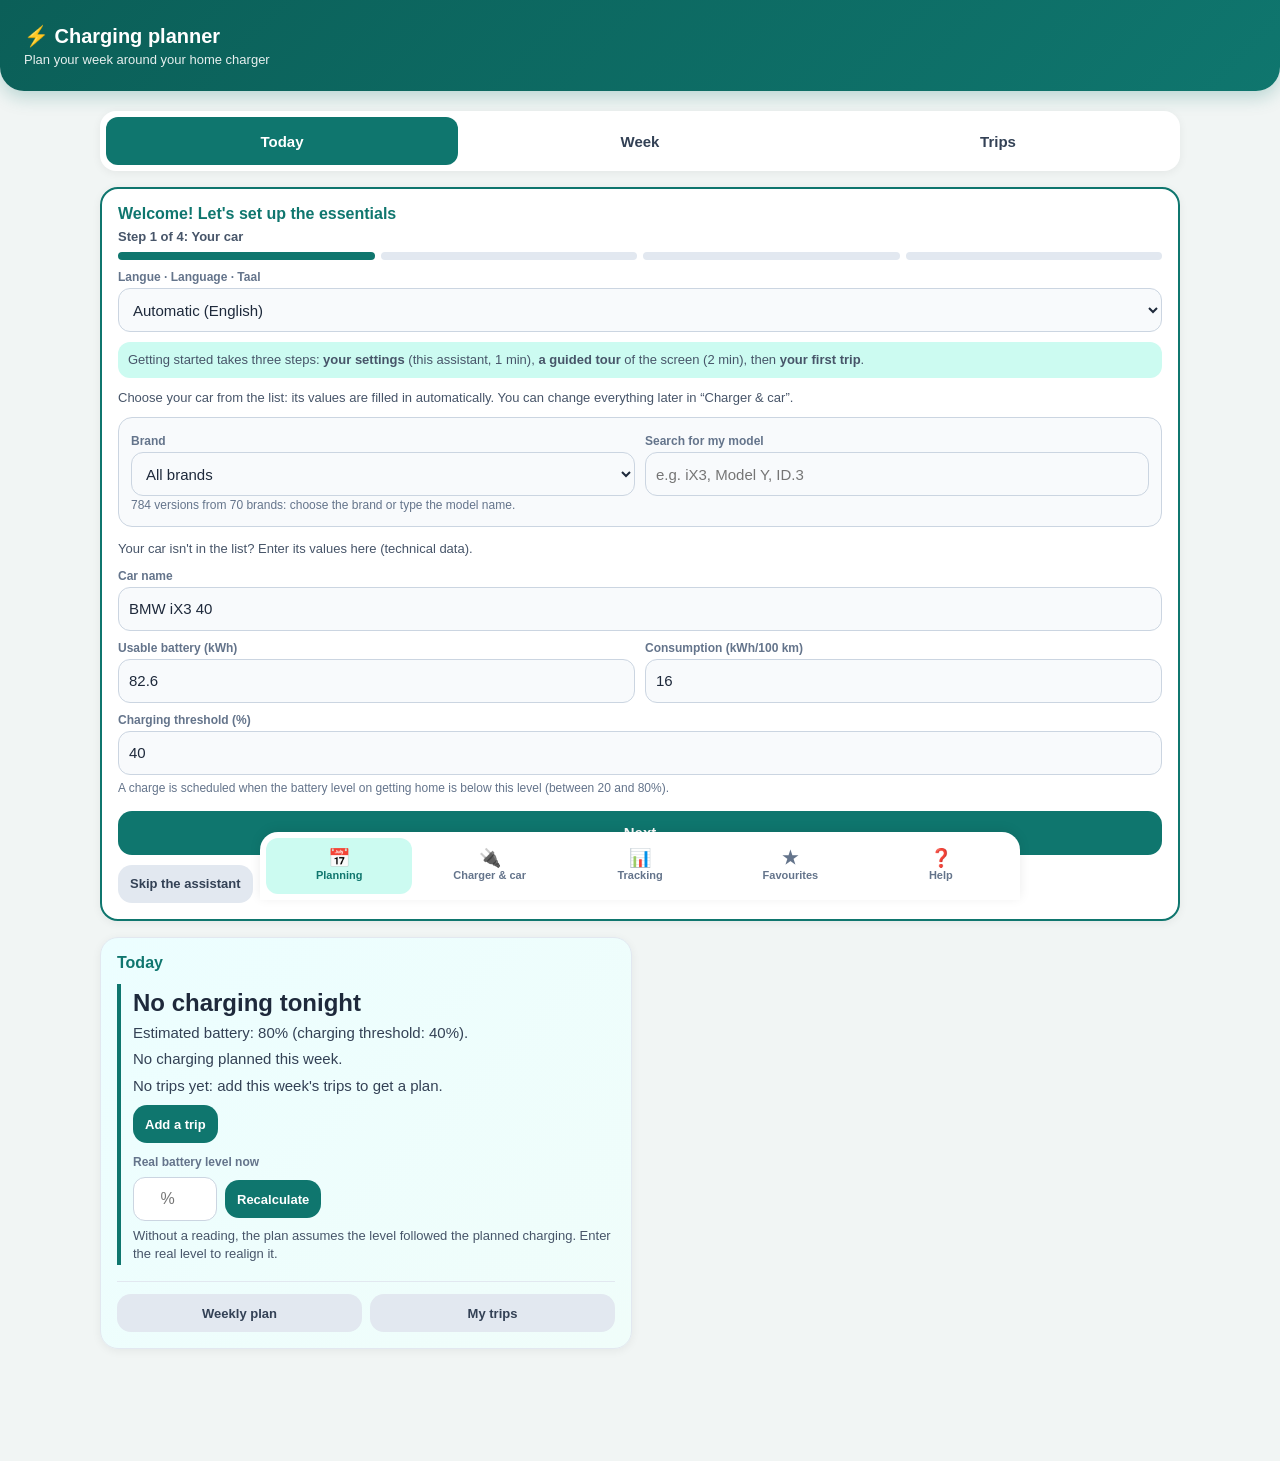
==== commit a807c2ab: "Add files via upload" ====
--- a/index.html
+++ b/index.html
@@ -161,6 +161,9 @@
 .seg button{border:1px solid var(--line);background:var(--surface2);border-radius:12px;min-height:44px;font-size:calc(13px*var(--fs,1));font-weight:700;color:var(--muted2);padding:6px}
 .seg button.on{background:#0f766e;border-color:#0f766e;color:#fff}
 .seg3{grid-template-columns:1fr 1fr 1fr}
+.seg4{grid-template-columns:1fr 1fr}
+@media (min-width:520px){.seg4{grid-template-columns:repeat(4,1fr)}}
+.wzLangF{margin:0 0 10px}
 .sched{display:flex;flex-direction:column;gap:8px;margin-top:8px}
 .schedRow{display:flex;gap:8px;align-items:center;background:var(--surface2);border-radius:12px;padding:10px;border-left:4px solid #14b8a6}
 .schedRow .sb{flex:1;min-width:0;font-size:calc(13px*var(--fs,1));line-height:1.45}
@@ -611,6 +614,46 @@
 .hsAcc{margin-top:8px}
 .hsAcc .accBody{padding:4px 14px 8px}
 #helpTuHits .calRow{margin-top:4px}
+/* ---------- choix du modèle de voiture ---------- */
+.modelPick{border:1px solid var(--line);border-radius:14px;padding:12px;margin-bottom:12px;background:var(--surface2)}
+.modelPick .grid{margin-top:4px}
+.mList{list-style:none;margin:8px 0 0;padding:0;max-height:min(60vh,420px);overflow-y:auto;border-radius:12px;border:1px solid var(--line);background:var(--surface)}
+.mList:empty,.mList[hidden]{display:none}
+.mList li{border-top:1px solid var(--line)}
+.mList li:first-child{border-top:none}
+.mItem{display:flex;flex-direction:column;align-items:flex-start;gap:2px;width:100%;text-align:left;background:none;border:none;padding:10px 12px;min-height:48px;color:var(--text);font:inherit;cursor:pointer}
+.mItem:hover,.mItem:focus-visible{background:var(--tint-teal)}
+.mItem:focus-visible{outline:3px solid #0f766e;outline-offset:-3px}
+.mName b{font-weight:700}
+.mYear{display:inline-block;font-size:calc(12px*var(--fs,1));color:var(--muted2);margin-left:4px}
+.mSpec{font-size:calc(12px*var(--fs,1));color:var(--muted)}
+.srcBox{margin-top:10px}
+.srcBox>summary{cursor:pointer;color:var(--brand-text);font-weight:600;min-height:44px;display:flex;align-items:center}
+.licTxt{white-space:pre-wrap;overflow-wrap:anywhere;font-size:calc(11px*var(--fs,1));background:var(--surface2);border:1px solid var(--line);border-radius:10px;padding:10px;max-height:240px;overflow:auto}
+/* ---------- visite guidée ---------- */
+.tour{position:fixed;inset:0;z-index:70}
+.tourShade{position:absolute;inset:0;background:rgba(8,15,13,.62)}
+.tourHole.cut{border-bottom-left-radius:4px;border-bottom-right-radius:4px}
+.tourHole{position:fixed;border-radius:14px;box-shadow:0 0 0 3px #5fd0c3,0 0 0 9999px rgba(8,15,13,.62);pointer-events:none;transition:top .2s,left .2s,width .2s,height .2s}
+.tourBox{position:fixed;left:max(12px,env(safe-area-inset-left,0px));right:max(12px,env(safe-area-inset-right,0px));bottom:calc(12px + env(safe-area-inset-bottom,0px));max-width:560px;margin:0 auto;max-height:48vh;overflow-y:auto;background:var(--surface);color:var(--text);border-radius:18px;padding:14px 16px 16px;box-shadow:0 10px 40px rgba(0,0,0,.35);border:1px solid var(--line)}
+.tourBox.atTop{top:calc(12px + env(safe-area-inset-top,0px));bottom:auto}
+.tourBox.center{top:50%;bottom:auto;transform:translateY(-50%);max-height:80vh}
+.tourTop{display:flex;align-items:center;justify-content:space-between;gap:10px}
+.tourStep{margin:0;font-size:calc(12px*var(--fs,1));color:var(--muted);font-weight:700;letter-spacing:.03em}
+.tourProg{height:4px;border-radius:99px;background:var(--surface2);margin:6px 0 10px;overflow:hidden}
+.tourProg i{display:block;height:100%;background:#0f766e;transition:width .25s}
+.tourBox h2{margin:0 0 6px;font-size:calc(18px*var(--fs,1));text-wrap:balance}
+.tourBox h2:focus{outline:none}
+.tourText p,.tourText ul{margin:0 0 8px;line-height:1.5}
+.tourText ul{padding-left:20px}
+.tourText li{margin:0 0 4px}
+.tourNav{display:flex;flex-wrap:wrap;gap:8px;justify-content:flex-end;margin-top:10px}
+.tourNav .btn,.tourEndBtns .btn{margin:0}
+.tourEndBtns{display:flex;flex-wrap:wrap;gap:8px;justify-content:flex-end}
+.tourEndBtns[hidden],.tourNav [hidden]{display:none}
+body.touring{overflow:hidden}
+.wizPlan{background:var(--tint-teal);border-radius:12px;padding:8px 10px}
+@media (prefers-reduced-motion:reduce){.tourHole,.tourProg i{transition:none}}
 </style>
 </head>
 <body>
@@ -891,6 +934,17 @@
       <h2>Véhicules</h2>
       <div class="vehTabs" id="vehTabs"></div>
       <div class="vehForm">
+        <div class="modelPick" id="vModelBox">
+          <div class="cardHead"><h3 id="vModelTitle">Mon modèle</h3><button type="button" class="qm" data-help="help-model" aria-expanded="false" aria-controls="help-model" aria-label="Aide : choix du modèle">?</button></div>
+          <div class="hint helpBox" id="help-model" hidden>Cherchez votre voiture par sa marque, son nom, sa version ou sa batterie (par exemple « ix3 40 », « model y long range », « renault 5 52 »). En la choisissant, l'appli remplit le nom, la batterie utile, la consommation et le chargeur embarqué ; vous pouvez ensuite ajuster chaque valeur. La base indique une consommation réelle moyenne sur l'année ; l'appli en déduit la consommation par temps doux (environ 13 % de moins) et l'augmente elle-même quand il fait froid. Les valeurs viennent de bases publiques et peuvent différer légèrement de votre version exacte.</div>
+          <div class="grid">
+            <div class="field"><label for="vBrand">Marque</label><select id="vBrand"><option value="">Toutes les marques</option></select></div>
+            <div class="field"><label for="vModelQ">Rechercher</label><input type="search" id="vModelQ" placeholder="ex. iX3, Model Y, ID.3" autocomplete="off" spellcheck="false" aria-describedby="vModelCount" aria-controls="vModelList"></div>
+          </div>
+          <div class="note" id="vModelCount" role="status"></div>
+          <ul class="mList" id="vModelList" data-evctx="veh" aria-label="Modèles trouvés"></ul>
+          <div class="note" id="vModelNote"></div>
+        </div>
         <div class="grid">
           <div class="field full"><label for="vName">Nom</label><input type="text" id="vName" maxlength="40"></div>
           <div class="field"><label for="vCap">Batterie utile (kWh)</label><input type="number" id="vCap" min="5" max="250" step="0.1" inputmode="decimal"></div>
@@ -1226,6 +1280,16 @@
     <div class="card" id="dispCard">
       <h2>Mode et apparence</h2>
       <div class="slotsBox sb0">
+        <h3 id="langLabel" translate="no">Langue · Language · Taal</h3>
+        <div class="seg seg4" id="langChoice" role="group" aria-labelledby="langLabel">
+          <button type="button" data-lang="auto" class="on" aria-pressed="true">Automatique</button>
+          <button type="button" data-lang="fr" aria-pressed="false" lang="fr" translate="no">Français</button>
+          <button type="button" data-lang="en" aria-pressed="false" lang="en" translate="no">English</button>
+          <button type="button" data-lang="nl" aria-pressed="false" lang="nl" translate="no">Nederlands</button>
+        </div>
+        <div class="note" id="langNow" style="margin-top:6px"></div>
+      </div>
+      <div class="slotsBox">
         <div class="cardHead"><h3 id="advLabel">Affichage</h3><button type="button" class="qm" data-help="help-adv" aria-expanded="false" aria-controls="help-adv" aria-label="Aide : les trois modes d'affichage">?</button></div>
         <div class="hint helpBox" id="help-adv" hidden>Trois modes, du plus léger au plus riche ; chacun contient tout le précédent. « Simplifié » : une voiture, ses réglages de base, la carte « Ce soir », le plan de la semaine, les trajets et le journal. « Complet » ajoute l'agenda, le partage avec le foyer, les rappels, « Et si… ? », les bilans, la saison et la météo, la comparaison carburant, le calculateur et plusieurs voitures. « Avancé » ajoute le tarif horaire, le solaire, la batterie automatique BMW, tout ce qui touche au plan cafétéria (remboursement, coût mensuel complet, km du leasing), la calibration et la personnalisation de l'affichage. Changer de mode n'efface rien : un réglage caché reste actif.</div>
         <div class="seg seg3" id="advChoice" role="group" aria-labelledby="advLabel">
@@ -1259,7 +1323,7 @@
           <button type="button" data-ct="high" aria-pressed="false">Élevé</button>
         </div>
       </div>
-      <div class="row" style="margin-top:12px"><button type="button" class="btn sec small" id="wizRestart">Relancer l'assistant de démarrage</button></div>
+      <div class="row" style="margin-top:12px"><button type="button" class="btn sec small" id="tourRestart">Revoir la visite guidée</button><button type="button" class="btn sec small" id="wizRestart">Relancer l'assistant de démarrage</button></div>
     </div>
 
     <div class="card" id="findCard">
@@ -1300,6 +1364,39 @@
       <div class="row" style="margin-top:10px"><button type="button" class="btn sec small" id="updBtn">Vérifier les mises à jour</button><button type="button" class="btn small" id="updReload" hidden>Recharger maintenant</button></div>
       <div class="hint" id="updMsg" role="status"></div>
       <div class="note" style="margin-top:10px">Vos données restent sur cet appareil : l'appli n'a pas de compte et n'envoie rien à un serveur, sauf les services que vous utilisez vous-même (calcul des distances, météo, agenda, relais, formulaire de contact).</div>
+      <details class="srcBox"><summary>Sources des données et licences</summary>
+        <p class="note">Modèles de voitures : <a href="https://github.com/KilowattApp/open-ev-data" target="_blank" rel="noopener noreferrer">Open EV Data</a> (licence MIT avec attribution, reproduite ci-dessous), complété pour les modèles sortis depuis par des valeurs relevées sur <a href="https://ev-database.org" target="_blank" rel="noopener noreferrer">EV Database</a>. Météo : Open-Meteo. Adresses : OpenStreetMap (Nominatim et Photon). Itinéraires : OSRM.</p>
+        <pre class="licTxt" tabindex="0" aria-label="Licence d'Open EV Data">MIT License with Attribution Requirement
+
+Copyright (c) 2024 Tijs Teulings
+
+Permission is hereby granted, free of charge, to any person obtaining a copy
+of this software and associated documentation files (the &quot;Software&quot;), to deal
+in the Software without restriction, including without limitation the rights
+to use, copy, modify, merge, publish, distribute, sublicense, and/or sell
+copies of the Software, and to permit persons to whom the Software is
+furnished to do so, subject to the following conditions:
+
+1. The above copyright notice and this permission notice shall be included in all
+copies or substantial portions of the Software.
+
+2. Attribution Requirement: Any use of the Software in a product, application, 
+website, or other public-facing implementation must include clear and visible 
+attribution to &quot;Open EV Data (https://github.com/KilowattApp/open-ev-data)&quot; 
+in one of the following locations:
+   - About page or section
+   - Documentation
+   - README file
+   - Other appropriate location where credits are typically displayed
+
+THE SOFTWARE IS PROVIDED &quot;AS IS&quot;, WITHOUT WARRANTY OF ANY KIND, EXPRESS OR
+IMPLIED, INCLUDING BUT NOT LIMITED TO THE WARRANTIES OF MERCHANTABILITY,
+FITNESS FOR A PARTICULAR PURPOSE AND NONINFRINGEMENT. IN NO EVENT SHALL THE
+AUTHORS OR COPYRIGHT HOLDERS BE LIABLE FOR ANY CLAIM, DAMAGES OR OTHER
+LIABILITY, WHETHER IN AN ACTION OF CONTRACT, TORT OR OTHERWISE, ARISING FROM,
+OUT OF OR IN CONNECTION WITH THE SOFTWARE OR THE USE OR OTHER DEALINGS IN THE
+SOFTWARE.</pre>
+      </details>
     </div>
    </div></div>
     </div>
@@ -1315,9 +1412,10 @@
         <summary>Bien démarrer en 5 minutes<span class="tuMeta">Pour tout le monde · 5 min</span></summary>
         <div class="accBody">
           <p>Le but : obtenir un premier plan de recharge fiable. Tout se modifie ensuite à volonté.</p>
+          <p><button type="button" class="btn sec small" data-tourgo="1">Lancer la visite guidée de l'écran (2 min)</button></p>
           <ol class="tuSteps">
             <li>À la première ouverture, un assistant en 4 étapes vous accueille dans <b class="ui">Planning</b> : votre voiture, le domicile et la borne, les tarifs, puis un récapitulatif. Vous pouvez le relancer à tout moment avec <b class="ui">Relancer l'assistant de démarrage</b>. <button type="button" class="btn sec small" data-hgo="wizard">Y aller</button></li>
-            <li>Ouvrez <b class="ui">Borne &amp; véhicule</b>, carte <b class="ui">Véhicules</b>. Renseignez la <b class="ui">Batterie utile (kWh)</b> (la capacité nette, indiquée sur la fiche technique), la <b class="ui">Consommation (kWh/100 km)</b> (celle de l'ordinateur de bord sur un mois est la plus juste) et le <b class="ui">Chargeur embarqué AC (kW)</b>. <button type="button" class="btn sec small" data-hgo="vCap">Y aller</button></li>
+            <li>Ouvrez <b class="ui">Borne &amp; véhicule</b>, carte <b class="ui">Véhicules</b>. Le plus simple : dans <b class="ui">Mon modèle</b>, choisissez la <b class="ui">Marque</b> ou tapez le nom de votre voiture dans <b class="ui">Rechercher</b>, puis touchez-la dans la liste : tout se remplit. Sinon, renseignez vous-même la <b class="ui">Batterie utile (kWh)</b> (la capacité nette, indiquée sur la fiche technique), la <b class="ui">Consommation (kWh/100 km)</b> (celle de l'ordinateur de bord sur un mois est la plus juste) et le <b class="ui">Chargeur embarqué AC (kW)</b>. <button type="button" class="btn sec small" data-hgo="vModelQ">Y aller</button></li>
             <li>Réglez les trois <b class="ui">Niveaux de batterie</b> : le <b class="ui">Minimum, alarme (%)</b> (l'appli prévient si un trajet ferait descendre dessous), le <b class="ui">Seuil de recharge (%)</b> (en dessous, une recharge est programmée) et la <b class="ui">Charge cible (%)</b> (le niveau visé ; 80 % suffit au quotidien pour la plupart des voitures). <button type="button" class="btn sec small" data-hgo="vTrig">Y aller</button></li>
             <li>Dans <b class="ui">Borne &amp; domicile</b>, saisissez l'adresse puis touchez <b class="ui">Vérifier l'adresse</b>. Indiquez la <b class="ui">Puissance de la borne (kW)</b> (souvent 7,4 kW en monophasé, 11 kW en triphasé) et, en mode Complet, le <b class="ui">Rendement de charge (%)</b> (environ 90 % si vous ne le connaissez pas). <button type="button" class="btn sec small" data-hgo="homeAddr">Y aller</button></li>
             <li>Dans <b class="ui">Tarifs électricité</b>, recopiez vos prix de facture, TVA comprise : <b class="ui">Heures pleines (€/kWh)</b> et <b class="ui">Heures creuses (€/kWh)</b>, puis vérifiez les <b class="ui">Plages d'heures creuses (en semaine)</b>. Le tutoriel « Régler vos tarifs » détaille les autres cas. <button type="button" class="btn sec small" data-hgo="tHp">Y aller</button></li>
@@ -1634,6 +1732,22 @@
 
 <div class="toast" id="toast" role="status" aria-live="polite"></div>
 
+<div class="tour" id="tour" hidden>
+  <div class="tourShade" id="tourShade"></div>
+  <div class="tourHole" id="tourHole" hidden></div>
+  <div class="tourBox" id="tourBox" role="dialog" aria-modal="true" aria-labelledby="tourTitle" aria-describedby="tourText">
+    <div class="tourTop"><p class="tourStep" id="tourStep"></p><button type="button" class="linkBtn" id="tourQuit">Quitter la visite</button></div>
+    <div class="tourProg" aria-hidden="true"><i id="tourBar"></i></div>
+    <h2 id="tourTitle" tabindex="-1">Visite guidée</h2>
+    <div class="tourText" id="tourText"></div>
+    <div class="tourNav">
+      <button type="button" class="btn sec" id="tourPrev">Précédent</button>
+      <button type="button" class="btn" id="tourNext">Suivant</button>
+      <span class="tourEndBtns" id="tourEndBtns" hidden><button type="button" class="btn" id="tourTrip">Ajouter mon premier trajet</button><button type="button" class="btn" id="tourDone">Terminer</button></span>
+    </div>
+  </div>
+</div>
+
 <div class="modal" id="modal" role="dialog" aria-modal="true" aria-labelledby="mTitle">
   <div class="sheet">
     <h3 id="mTitle">Confirmation</h3>
@@ -2120,14 +2234,16 @@
 var uid=function(){return Math.random().toString(36).slice(2,9)+Date.now().toString(36).slice(-4);};
 var clamp=function(v,a,b){return Math.min(b,Math.max(a,v));};
 var num=function(v,d){var n=parseFloat(String(v==null?'':v).replace(',','.'));return isFinite(n)?n:(d===undefined?0:d);};
-var nf=function(n,d){d=d===undefined?1:d;return Number(n).toLocaleString('fr-BE',{minimumFractionDigits:d,maximumFractionDigits:d});};
-var eur=function(n){return Number(n).toLocaleString('fr-BE',{style:'currency',currency:'EUR'});};
+/* format des nombres et des dates : celui de la langue de l'appli (réglé au démarrage par applyLang) */
+var LOC='fr-BE';
+var nf=function(n,d){d=d===undefined?1:d;return Number(n).toLocaleString(LOC,{minimumFractionDigits:d,maximumFractionDigits:d});};
+var eur=function(n){return Number(n).toLocaleString(LOC,{style:'currency',currency:'EUR'});};
 var pad=function(n){return String(n).padStart(2,'0');};
 var hm=function(min){min=((Math.round(min)%1440)+1440)%1440;return pad(Math.floor(min/60))+':'+pad(min%60);};
 var toMin=function(s){var m=/^(\d{1,2}):(\d{2})$/.exec(s||'');return m?(+m[1])*60+(+m[2]):null;};
 var nz=function(v,d){return v==null?d:v;};
 var fmtDur=function(min){min=Math.round(min);var h=Math.floor(min/60),m=min%60;return h?(h+' h'+(m?' '+pad(m):'')):(m+' min');};
-var fmtAbs=function(a){return hm(a)+(a>=1440?' (+'+Math.floor(a/1440)+' j)':'');};
+var fmtAbs=function(a){return hm(a)+(a>=1440?' (+'+Math.floor(a/1440)+(LANG==='fr'?' j)':' d)'):'');};
 var norm=function(a){return String(a||'').trim().toLowerCase().replace(/\s+/g,' ');};
 var isObj=function(o){return !!o&&typeof o==='object'&&!Array.isArray(o);};
 var str=function(v,n){return (v==null||typeof v==='object')?'':String(v).slice(0,n||200);};
@@ -2185,7 +2301,7 @@
 ];
 /* préréglage « Essentiel » : masque les blocs de confort, garde l'indispensable */
 var BLK_ESSENTIAL=['tn.det','wk.chart','wk.note','ics','wi','lg.calib','year','fip','lease','veh.season','solar','fuel','tips','calc','tab.cal','tab.share','tab.fav'];
-var APP_VERSION='5.2';
+var APP_VERSION='5.6';
 var APP_DATE='2026-10-20';
 /* les trois niveaux d'affichage, et le niveau à partir duquel chaque onglet existe */
 var LVL_NAMES=['Simplifié','Complet','Avancé'],TAB_LVL={cal:1,share:1};
@@ -2224,7 +2340,7 @@
     lease:{on:false,allow:15000,start:'',months:48,odo0:0,extra:0,readings:[]},
     car:{url:'',key:'',on:false,vehId:null,recal:true,journal:true,jAuto:false,data:null,base:null,run:null,props:[],seen:[]},
     ui:{mode:'route',planVeh:null,tVeh:null,sVeh:null,calVeh:null,vtab:null,lgVeh:null,tab:'plan',theme:'auto',hrTab:'wk',
-      lastBackup:null,created:null,snooze:0,icsWeeks:'1',icsRemind:'15',adv:false,lvl:0,fs:0,contrast:'normal',onboard:'new',tipsOff:[],hide:[]}
+      lastBackup:null,created:null,snooze:0,icsWeeks:'1',icsRemind:'15',adv:false,lvl:0,fs:0,contrast:'normal',onboard:'new',tour:'new',lang:'auto',tipsOff:[],hide:[]}
   };
 }
 var TOP=['set','veh','favs','trips','sched','geo','me','shared','cur','log','meteo','cal','ui','lease','car'];
@@ -2343,6 +2459,8 @@
   if([0,1,2].indexOf(lv)<0)lv=rawUi.adv===true?2:(rawUi.adv===false?1:(hasData?2:0));
   s.ui.lvl=lv;s.ui.adv=lv===2;
   s.ui.onboard=rawUi.onboard===undefined?(hasData?'done':'new'):(rawUi.onboard==='done'?'done':'new');
+  /* visite guidée : proposée une fois à tout le monde, nouvelle installation comme appli déjà utilisée (mise à jour) */
+  s.ui.tour=rawUi.tour===undefined?'new':(rawUi.tour==='new'?'new':'done');
   s.ui.fs=[0,1,2].indexOf(Math.round(num(s.ui.fs,0)))>=0?Math.round(num(s.ui.fs,0)):0;
   s.ui.contrast=s.ui.contrast==='high'?'high':'normal';
   s.ui.tipsOff=(Array.isArray(s.ui.tipsOff)?s.ui.tipsOff:[]).map(function(x){return str(x,30);}).filter(Boolean).slice(0,20);
@@ -2356,6 +2474,8 @@
   s.ui.icsWeeks=['0','1','4'].indexOf(String(s.ui.icsWeeks))>=0?String(s.ui.icsWeeks):'1';
   s.ui.icsRemind=['-1','0','15','30','60'].indexOf(String(s.ui.icsRemind))>=0?String(s.ui.icsRemind):'15';
   s.ui.theme=['auto','light','dark'].indexOf(s.ui.theme)>=0?s.ui.theme:'auto';
+  /* langue : « auto » suit la langue de l'appareil */
+  s.ui.lang=['auto','fr','en','nl'].indexOf(s.ui.lang)>=0?s.ui.lang:'auto';
   s.ui.hrTab=s.ui.hrTab==='we'?'we':'wk';
   var seenIds={};
   s.veh.forEach(function(v,i){
@@ -2372,6 +2492,11 @@
     v.target=clamp(Math.round(num(v.target,80)),v.min+1,100);
     /* seuil de recharge : on ne programme une charge que si la batterie prévue en rentrant est en dessous (entre le minimum et la cible) */
     v.trig=clamp(Math.round(num(v.trig,40)),v.min,v.target);
+    /* modèle choisi dans la base (facultatif) : son nom et ses valeurs d'origine, pour mémoire */
+    if(isObj(v.model)&&str(v.model.l,80).trim()){
+      var mb=num(v.model.b,NaN),mc=num(v.model.c,NaN),ma=num(v.model.ac,NaN);
+      v.model={l:str(v.model.l,80).trim(),y:clamp(Math.round(num(v.model.y,0)),0,2100),b:isFinite(mb)?clamp(mb,1,300):null,c:isFinite(mc)?clamp(mc,1,80):null,ac:isFinite(ma)&&ma>0?clamp(ma,1,50):null};
+    }else delete v.model;
   });
   s.veh=s.veh.slice(0,6);
   var ids=s.veh.map(function(v){return v.id;});
@@ -3973,7 +4098,7 @@
   $('season').value=S.set.season;$('weatherOn').checked=!!S.set.weatherOn;updateSeasonNote();
   $('autoBoost').checked=!!S.set.autoBoost;$('finish').value=S.set.finish;
   $('refundOn').checked=!!S.set.refundOn;$('refund').value=S.set.refund;
-  renderTariffUI();renderThemeUI();renderDisplayUI();
+  renderTariffUI();renderThemeUI();renderDisplayUI();renderEvNote();
   renderHcSlots();renderCalc();
 }
 /* échelle des niveaux de batterie : minimum (alarme), seuil de recharge, cible */
@@ -3982,10 +4107,11 @@
   var m=nf(v.min,0),t=nf(v.trig,0),g=nf(v.target,0);
   $('lvBar').innerHTML='<i class="lvZ lvBad" style="width:'+v.min+'%"></i><i class="lvZ lvWarn" style="width:'+(v.trig-v.min)+'%"></i><i class="lvZ lvOk" style="width:'+(v.target-v.trig)+'%"></i><i class="lvZ lvTop" style="width:'+(100-v.target)+'%"></i>';
   var rows=[];
-  rows.push(['lvBad','0 à '+m+' %','sous le minimum : avertissement']);
-  if(v.trig>v.min)rows.push(['lvWarn',m+' à '+t+' %','en rentrant, une recharge est programmée']);
-  if(v.target>v.trig)rows.push(['lvOk',t+' à '+g+' %','en rentrant, pas de recharge nécessaire']);
-  if(v.target<100)rows.push(['lvTop',g+' à 100 %','atteint seulement avant un long trajet (si l\'option est active)']);
+  var rg=function(a,b){return LANG==='fr'?a+' à '+b+' %':LANG==='en'?a+'–'+b+'%':a+'–'+b+' %';};
+  rows.push(['lvBad',rg('0',m),'sous le minimum : avertissement']);
+  if(v.trig>v.min)rows.push(['lvWarn',rg(m,t),'en rentrant, une recharge est programmée']);
+  if(v.target>v.trig)rows.push(['lvOk',rg(t,g),'en rentrant, pas de recharge nécessaire']);
+  if(v.target<100)rows.push(['lvTop',rg(g,'100'),'atteint seulement avant un long trajet (si l\'option est active)']);
   box.innerHTML=rows.map(function(r){return '<li><i class="lvZ '+r[0]+'" aria-hidden="true"></i><span><b>'+r[1]+'</b> : '+r[2]+'</span></li>';}).join('');
 }
 /* jours préférés de charge */
@@ -4459,7 +4585,7 @@
   if(!shareReady())return;renderShare();
   var code=$('shCode').value;
   if(navigator.share){
-    try{await navigator.share({title:'Calendrier de recharge de '+S.me.name,text:code});return;}
+    try{await navigator.share({title:trx('Calendrier de recharge de '+S.me.name),text:code});return;}
     catch(e){if(e&&e.name==='AbortError')return;}
   }
   toast(await copyText(code)?'Partage non disponible ici : code copié':'Sélectionnez le code et copiez-le à la main');
@@ -4474,7 +4600,7 @@
   try{
     var blob=new Blob([$('shCode').value],{type:'text/plain'}),a=document.createElement('a');
     a.href=URL.createObjectURL(blob);
-    a.download='recharge-'+(S.me.name.toLowerCase().replace(/[^a-z0-9]+/g,'-').replace(/^-|-$/g,'')||'foyer')+'.txt';
+    a.download=fileL('calendrier-recharge')+'-'+(S.me.name.toLowerCase().replace(/[^a-z0-9]+/g,'-').replace(/^-|-$/g,'')||fileL('foyer'))+'.txt';
     document.body.appendChild(a);a.click();a.remove();
     setTimeout(function(){URL.revokeObjectURL(a.href);},2000);
     toast('Fichier enregistré');
@@ -5022,6 +5148,8 @@
 function dataMsg(t,err){var e=$('dataMsg');e.textContent=t||'';e.className='hint'+(err?' warn':'');}
 function stampFile(){var d=new Date();return d.getFullYear()+'-'+pad(d.getMonth()+1)+'-'+pad(d.getDate());}
 /* télécharge un texte comme fichier */
+/* nom de fichier dans la langue de l'appli (« releve-recharge-2026-10.csv » → « charging-statement-2026-10.csv ») */
+function fileL(fr){return I18N_ON?trx(fr):fr;}
 function saveFile(name,text,mime){
   /* iPhone, appli installée sur l'écran d'accueil : un lien de téléchargement ouvrirait le fichier dans l'appli sans retour possible ; on passe par la feuille de partage (« Enregistrer dans Fichiers », Agenda, Mail…) */
   if(navigator.standalone===true&&navigator.canShare&&navigator.share&&typeof File!=='undefined'){
@@ -5134,7 +5262,7 @@
    ===================================================================== */
 function monthKey(d){return d.getFullYear()+'-'+pad(d.getMonth()+1);}
 var lgMonthKey=monthKey(new Date());
-function monthLabel(k){var p=k.split('-');return new Date(+p[0],+p[1]-1,1).toLocaleDateString('fr-BE',{month:'long',year:'numeric'});}
+function monthLabel(k){var p=k.split('-');return new Date(+p[0],+p[1]-1,1).toLocaleDateString(LOC,{month:'long',year:'numeric'});}
 function shiftMonth(k,n){var p=k.split('-');return monthKey(new Date(+p[0],+p[1]-1+n,1));}
 function fmtDay(ds){var p=ds.split('-');return p[2]+'/'+p[1];}
 function fmtDate(ds){var p=ds.split('-');return p[2]+'/'+p[1]+'/'+p[0];}
@@ -5323,7 +5451,7 @@
 
 /* relevé du mois : CSV (Excel belge : point-virgule, virgule décimale) et impression / PDF */
 /* une cellule qui commence par = + - @ serait prise pour une formule par Excel : on la préfixe d'une apostrophe */
-function csvCell(x){var t=String(x==null?'':x);if(/^[=+\-@\t\r]/.test(t))t="'"+t;return /[";\n\r]/.test(t)?'"'+t.replace(/"/g,'""')+'"':t;}
+function csvCell(x){var t=String(x==null?'':trx(x));if(/^[=+\-@\t\r]/.test(t))t="'"+t;return /[";\n\r]/.test(t)?'"'+t.replace(/"/g,'""')+'"':t;}
 function dec(n,d){return n==null?'':String(Math.round(n*Math.pow(10,d))/Math.pow(10,d)).replace('.',',');}
 function csvOf(month){
   var list=logOf(month),kwh=0;
@@ -5335,8 +5463,8 @@
 }
 $('lgCsv').addEventListener('click',function(){
   if(!logOf(lgMonthKey).length){lgMsg('Aucune recharge à exporter pour '+monthLabel(lgMonthKey)+'.',true);return;}
-  saveFile('releve-recharge-'+lgMonthKey+'.csv',csvOf(lgMonthKey),'text/csv');
-  lgMsg('Relevé exporté : releve-recharge-'+lgMonthKey+'.csv',false);
+  saveFile(fileL('releve-recharge')+'-'+lgMonthKey+'.csv',csvOf(lgMonthKey),'text/csv');
+  lgMsg('Relevé exporté : '+fileL('releve-recharge')+'-'+lgMonthKey+'.csv',false);
 });
 function buildPrintSheet(month){
   var list=logOf(month),kwh=0;
@@ -5392,7 +5520,7 @@
   }
   return cold?m:0;
 }
-function icsEsc(t){return String(t).replace(/\\/g,'\\\\').replace(/;/g,'\\;').replace(/,/g,'\\,').replace(/\r?\n/g,'\\n');}
+function icsEsc(t){return String(trx(t)).replace(/\\/g,'\\\\').replace(/;/g,'\\;').replace(/,/g,'\\,').replace(/\r?\n/g,'\\n');}
 /* lignes de 75 octets au plus (RFC 5545) ; la suite commence par une espace */
 function icsFold(line){
   var enc=new TextEncoder(),out=[],cur='',len=0;
@@ -5412,7 +5540,7 @@
   var ch=plannedCharges(last+1).sort(function(a,b){return a.vi-b.vi||a.wk-b.wk||a.day-b.day||a.start-b.start;}),mon=weekRange(0).mon,now=Date.now(),stamp=icsUtc(new Date(now)),seq=Math.floor(now/1000);
   var lines=[],count=0;
   var at=function(k,day,min){return new Date(mon.getFullYear(),mon.getMonth(),mon.getDate()+k*7+day,0,Math.round(min));};
-  lines.push('BEGIN:VCALENDAR','VERSION:2.0','PRODID:-//Planificateur de recharge//FR','CALSCALE:GREGORIAN','METHOD:PUBLISH','X-WR-CALNAME:Recharges à domicile');
+  lines.push('BEGIN:VCALENDAR','VERSION:2.0','PRODID:-//Planificateur de recharge//FR','CALSCALE:GREGORIAN','METHOD:PUBLISH','X-WR-CALNAME:'+icsEsc('Recharges à domicile'));
   /* rang de chaque recharge parmi celles du même véhicule le même jour : identifiant stable d'un export à l'autre, même si l'heure change */
   ch.forEach(function(c,i){c.n=(i&&ch[i-1].vi===c.vi&&ch[i-1].wk===c.wk&&ch[i-1].day===c.day)?ch[i-1].n+1:0;});
   for(var k=first;k<=last;k++){
@@ -5482,7 +5610,7 @@
 $('icsBtn').addEventListener('click',function(){
   var r=buildIcs($('icsWeeks').value,+$('icsRemind').value),m=$('icsMsg');
   if(!r.count){m.className='hint warn';m.textContent='Aucune recharge à exporter pour cette période (rien de prévu, ou déjà terminé).';return;}
-  saveFile('recharges-'+stampFile()+'.ics',r.text,'text/calendar');
+  saveFile(fileL('agenda-recharges')+'-'+stampFile()+'.ics',r.text,'text/calendar');
   m.className='hint';m.textContent=r.count+' événement'+(r.count>1?'s':'')+' exporté'+(r.count>1?'s':'')+' : ouvrez le fichier sur votre téléphone pour les ajouter à votre agenda.';
 });
 
@@ -5571,7 +5699,7 @@
   var due=backupDue(),card=$('backupCard');
   card.hidden=!due;
   if(due)$('backupTxt').textContent=due.never?'Vos données ne sont enregistrées que dans ce navigateur et n\'ont encore jamais été sauvegardées. Un fichier de sauvegarde vous permet de les retrouver si vous changez de téléphone ou videz les données du navigateur.':'Dernière sauvegarde il y a '+due.days+' jours. Un nouveau fichier prend quelques secondes.';
-  $('backupInfo').textContent=S.ui.lastBackup?'Dernière sauvegarde : '+new Date(S.ui.lastBackup).toLocaleDateString('fr-BE')+' (il y a '+Math.floor((Date.now()-S.ui.lastBackup)/86400000)+' j).':'Aucune sauvegarde exportée pour le moment.';
+  $('backupInfo').textContent=S.ui.lastBackup?'Dernière sauvegarde : '+new Date(S.ui.lastBackup).toLocaleDateString(LOC)+' (il y a '+Math.floor((Date.now()-S.ui.lastBackup)/86400000)+' j).':'Aucune sauvegarde exportée pour le moment.';
 }
 $('backupNow').addEventListener('click',function(){doExport();});
 $('backupLater').addEventListener('click',function(){S.ui.snooze=Date.now()+7*86400000;save();renderBackup();});
@@ -5621,6 +5749,7 @@
   segOn('contrastChoice','ct',S.ui.contrast);
   segOn('advChoice','lvl',String(S.ui.lvl));
   $('advNow').textContent=LVL_NOW[S.ui.lvl]||'';
+  renderLangUI();
 }
 $('fsChoice').addEventListener('click',function(e){
   var b=e.target.closest('button[data-fs]');if(!b)return;
@@ -5654,7 +5783,17 @@
   h+='<ol class="wizSteps" aria-hidden="true">'+WIZ_TITLES.map(function(_,i){return '<li class="'+(i<=wizStep?'on':'')+'"></li>';}).join('')+'</ol>';
   if(wizStep===0){
     wizVals.wzName=v.name;wizVals.wzTrig=String(v.trig);
-    h+='<p class="wizHelp">Ces valeurs suffisent pour obtenir un premier plan. Vous pourrez tout modifier ensuite dans « Borne &amp; véhicule ».</p><div class="grid">'
+    var lg=S.ui.lang||'auto';
+    h+='<div class="field wzLangF"><label for="wzLang" translate="no">Langue · Language · Taal</label><select id="wzLang">'
+      +'<option value="auto"'+(lg==='auto'?' selected':'')+'>Automatique ('+LANG_NAMES[sysLang()]+')</option>'
+      +['fr','en','nl'].map(function(c){return '<option value="'+c+'" translate="no"'+(lg===c?' selected':'')+'>'+LANG_NAMES[c]+'</option>';}).join('')
+      +'</select></div>';
+    h+='<p class="wizHelp wizPlan">La mise en service se fait en trois temps : <b>vos réglages</b> (cet assistant, 1 min), <b>une visite guidée</b> de l\'écran (2 min), puis <b>votre premier trajet</b>.</p>'
+      +'<p class="wizHelp">Choisissez votre voiture dans la liste : ses valeurs se remplissent toutes seules. Vous pourrez tout modifier ensuite dans « Borne &amp; véhicule ».</p>'
+      +'<div class="modelPick"><div class="grid"><div class="field"><label for="wzBrand">Marque</label><select id="wzBrand"><option value="">Toutes les marques</option></select></div>'
+      +'<div class="field"><label for="wzModelQ">Rechercher mon modèle</label><input type="search" id="wzModelQ" placeholder="ex. iX3, Model Y, ID.3" autocomplete="off" spellcheck="false" aria-describedby="wzModelCount" aria-controls="wzModelList"></div></div>'
+      +'<div class="note" id="wzModelCount" role="status"></div><ul class="mList" id="wzModelList" data-evctx="wz" aria-label="Modèles trouvés"></ul></div>'
+      +'<p class="wizHelp">Votre voiture n\'est pas dans la liste ? Indiquez ses valeurs ici (fiche technique).</p><div class="grid">'
       +'<div class="field full"><label for="wzName">Nom du véhicule</label><input type="text" id="wzName" maxlength="40"></div>'
       +wzField('wzCap','Batterie utile (kWh)','number',v.cap,'min="5" max="250" step="0.1" inputmode="decimal"')
       +wzField('wzCons','Consommation (kWh/100 km)','number',v.cons,'min="3" max="60" step="0.1" inputmode="decimal"')
@@ -5685,10 +5824,11 @@
   }
   h+='<div class="hint wizMsg" id="wizMsg" role="status"></div>';
   h+='<div class="wizNav">'+(wizStep>0?'<button type="button" class="btn sec" data-wz="prev">Précédent</button>':'')
-    +(wizStep<n-1?'<button type="button" class="btn" data-wz="next">Suivant</button>':'<button type="button" class="btn sec" data-wz="finish">Terminer</button><button type="button" class="btn" data-wz="trip">Ajouter mon premier trajet</button>')+'</div>';
+    +(wizStep<n-1?'<button type="button" class="btn" data-wz="next">Suivant</button>':(S.ui.tour==='new'?'<button type="button" class="btn" data-wz="finish">Terminer et découvrir l\'appli</button>':'<button type="button" class="btn sec" data-wz="finish">Terminer</button><button type="button" class="btn" data-wz="trip">Ajouter mon premier trajet</button>'))+'</div>';
   h+='<div class="row" style="margin-top:10px"><button type="button" class="btn sec small" data-wz="skip">Passer l\'assistant</button></div>';
   c.innerHTML=h;
   Object.keys(wizVals).forEach(function(id){var e=$(id);if(e)e.value=wizVals[id];});
+  if($('wzBrand')){fillEvBrands('wzBrand');renderEvList('wz');}
   if(focusTitle){try{$('wizTitle').focus();}catch(e){}}
 }
 /* applique les champs d'une étape ; renvoie false (avec un message) si une valeur est invalide */
@@ -5722,9 +5862,13 @@
   save();fillSelects();renderVeh();renderAll();
   return true;
 }
-function wizFinish(goTrips){
-  S.ui.onboard='done';save();
+function wizFinish(goTrips,skip){
+  S.ui.onboard='done';
+  if(skip)S.ui.tour='done';
+  save();
   renderWizard();
+  /* première mise en service : la visite guidée enchaîne (elle se termine sur le premier trajet) */
+  if(S.ui.tour==='new'){startTour(goTrips?'trip':'');return;}
   if(goTrips){
     setPv('trips',true);
     var acc=$('tripAcc');if(acc)acc.open=true;
@@ -5739,7 +5883,7 @@
   var a=b.dataset.wz;
   if(a==='next'){if(wizApply(wizStep)){wizStep=Math.min(WIZ_TITLES.length-1,wizStep+1);renderWizard(true);}}
   else if(a==='prev'){wizStep=Math.max(0,wizStep-1);renderWizard(true);}
-  else if(a==='skip'){wizFinish(false);}
+  else if(a==='skip'){wizFinish(false,true);toast('Assistant passé : la visite guidée reste disponible dans Aide › Réglages');}
   else if(a==='finish'){wizFinish(false);}
   else if(a==='trip'){wizFinish(true);}
 });
@@ -5890,7 +6034,7 @@
   });
   return {rows:rows,tot:tot};
 }
-function shortMonth(k){var p=k.split('-');return new Date(+p[0],+p[1]-1,1).toLocaleDateString('fr-BE',{month:'short',year:'2-digit'});}
+function shortMonth(k){var p=k.split('-');return new Date(+p[0],+p[1]-1,1).toLocaleDateString(LOC,{month:'short',year:'2-digit'});}
 function renderYear(){
   var Y=yearRows(),t=Y.tot,box=$('yearTbl'),bars=$('yearBars'),note=$('yearNote'),ref=refundOn();
   if(!t.n){
@@ -5930,17 +6074,17 @@
     row.push(dec(r.per100,1),dec(r.costPer100,2));
     rows.push(row);
   });
-  var t=Y.tot,tr=['Total',t.n,dec(t.kwh,2),dec(t.km,0),dec(t.cost,2)];
-  if(ref)tr.push(dec(t.refund,2),dec(t.solde,2));
-  tr.push('',t.km>0?dec(t.cost/t.km*100,2):'');
-  rows.push(tr);
+  var t=Y.tot,trow=['Total',t.n,dec(t.kwh,2),dec(t.km,0),dec(t.cost,2)];
+  if(ref)trow.push(dec(t.refund,2),dec(t.solde,2));
+  trow.push('',t.km>0?dec(t.cost/t.km*100,2):'');
+  rows.push(trow);
   rows.push(['Prix de revient retenu (€/kWh)',dec(t.price,3)]);
   return '﻿'+rows.map(function(r){return r.map(csvCell).join(';');}).join('\r\n')+'\r\n';
 }
 $('yearCsv').addEventListener('click',function(){
   if(!yearRows().tot.n){lgMsg('Aucune recharge à exporter.',true);return;}
-  saveFile('bilan-12-mois-'+stampFile()+'.csv',bilanCsv(),'text/csv');
-  lgMsg('Bilan exporté : bilan-12-mois-'+stampFile()+'.csv',false);
+  saveFile(fileL('bilan-12-mois')+'-'+stampFile()+'.csv',bilanCsv(),'text/csv');
+  lgMsg('Bilan exporté : '+fileL('bilan-12-mois')+'-'+stampFile()+'.csv',false);
 });
 /* compléments de la carte « Relevé du mois » : km, consommation mesurée, comparaison carburant */
 function monthExtras(ms){
@@ -6348,7 +6492,7 @@
 
 /* ---------- version et mises à jour ---------- */
 var hadSwControl=false,updReady=false;
-function longDate(s){var d=ymd(s);return d.toLocaleDateString('fr-BE',{day:'numeric',month:'long',year:'numeric'});}
+function longDate(s){var d=ymd(s);return d.toLocaleDateString(LOC,{day:'numeric',month:'long',year:'numeric'});}
 function renderVersion(){
   var inst=false;
   try{inst=!!(navigator.serviceWorker&&navigator.serviceWorker.controller);}catch(e){}
@@ -6682,11 +6826,13 @@
    el : élément à mettre en évidence ; adv : mode Avancé requis ; blk : blocs à réafficher s'ils sont masqués ;
    mode : mode de planification requis ('route' : itinéraires) */
 var HELP_SET=[
-  {k:'advChoice',g:'L\'appli',t:'Mode simple ou avancé',d:'Simple n\'affiche que l\'essentiel ; Avancé montre toutes les options.',w:'Aide › Réglages › Mode et apparence',tab:'help',el:'advChoice'},
+  {k:'langChoice',g:'L\'appli',t:'Langue',d:'Français, anglais ou néerlandais ; par défaut, la langue de votre appareil.',w:'Aide › Réglages › Mode et apparence',tab:'help',el:'langChoice'},
+  {k:'advChoice',g:'L\'appli',t:'Mode d\'affichage',d:'Simplifié (l\'essentiel), Complet (l\'usage courant) ou Avancé (tous les outils).',w:'Aide › Réglages › Mode et apparence',tab:'help',el:'advChoice'},
   {k:'themeChoice',g:'L\'appli',t:'Thème clair ou sombre',d:'Automatique suit le réglage du téléphone.',w:'Aide › Réglages › Mode et apparence',tab:'help',el:'themeChoice'},
   {k:'fsChoice',g:'L\'appli',t:'Taille du texte',d:'Normale, grande ou très grande.',w:'Aide › Réglages › Mode et apparence',tab:'help',el:'fsChoice'},
   {k:'contrastChoice',g:'L\'appli',t:'Contraste',d:'Contraste élevé pour une lecture plus facile.',w:'Aide › Réglages › Mode et apparence',tab:'help',el:'contrastChoice'},
   {k:'blkList',g:'L\'appli',t:'Personnaliser l\'affichage',d:'Choisir les blocs et onglets affichés.',w:'Aide › Réglages › Personnaliser l\'affichage',tab:'help',el:'blkList',lv:2},
+  {k:'tour',g:'L\'appli',t:'Visite guidée',d:'Revoir en 2 minutes où tout se trouve.',w:'Aide › Réglages › Mode et apparence',tab:'help',el:'tourRestart'},
   {k:'wizard',g:'L\'appli',t:'Assistant de démarrage',d:'Refaire les réglages de base pas à pas.',w:'Aide › Réglages › Mode et apparence',tab:'help',el:'wizRestart'},
   {k:'dataExport',g:'L\'appli',t:'Sauvegarder mes données',d:'Exporter un fichier de sauvegarde.',w:'Aide › Réglages › Sauvegarde des données',tab:'help',el:'dataExport'},
   {k:'dataImportBtn',g:'L\'appli',t:'Restaurer une sauvegarde',d:'Reprendre ses données sur un nouveau téléphone.',w:'Aide › Réglages › Sauvegarde des données',tab:'help',el:'dataImportBtn'},
@@ -6694,6 +6840,7 @@
   {k:'updBtn',g:'L\'appli',t:'Version et mises à jour',d:'Voir la version et vérifier s\'il en existe une nouvelle.',w:'Aide › Réglages › Version et mises à jour',tab:'help',el:'updBtn'},
   {k:'vehTabs',g:'Véhicule',t:'Ajouter ou choisir un véhicule',d:'Un onglet par véhicule ; « + » pour en ajouter.',w:'Borne & véhicule › Véhicules',tab:'veh',el:'vehTabs',lv:1},
   {k:'vColor',g:'Véhicule',t:'Couleur du véhicule',d:'Pour le reconnaître dans le planning.',w:'Borne & véhicule › Véhicules',tab:'veh',el:'vColor',lv:1},
+  {k:'vModelQ',g:'Véhicule',t:'Choisir mon modèle',d:'Remplit batterie, consommation et chargeur depuis la base des modèles.',w:'Borne & véhicule › Véhicules › Mon modèle',tab:'veh',el:'vModelQ'},
   {k:'vName',g:'Véhicule',t:'Nom du véhicule',d:'Le nom affiché partout dans l\'appli.',w:'Borne & véhicule › Véhicules',tab:'veh',el:'vName'},
   {k:'vCap',g:'Véhicule',t:'Batterie utile',d:'Capacité nette de la batterie, en kWh.',w:'Borne & véhicule › Véhicules',tab:'veh',el:'vCap'},
   {k:'vCons',g:'Véhicule',t:'Consommation',d:'kWh pour 100 km, par temps doux.',w:'Borne & véhicule › Véhicules',tab:'veh',el:'vCons'},
@@ -6751,7 +6898,7 @@
 function renderHelpIndex(){
   var words=qWords($('helpQ').value),groups=[],by={},n=0,above=0;
   HELP_SET.forEach(function(it){
-    if(words.length&&!qHit(words,it.g+' '+it.t+' '+it.d+' '+it.w))return;
+    if(words.length&&!qHit(words,it.g+' '+it.t+' '+it.d+' '+it.w+(I18N_ON?' '+trx(it.g)+' '+trx(it.t)+' '+trx(it.d)+' '+trx(it.w):'')))return;
     if(!words.length&&(it.lv||0)>S.ui.lvl){above++;if(!helpAll)return;}
     if(!by[it.g]){by[it.g]=[];groups.push(it.g);}
     by[it.g].push(it);n++;
@@ -6923,7 +7070,7 @@
   L.push('Agenda : '+(S.cal.url?'adresse enregistrée':'aucune adresse')+(S.cal.relay?' · relais configuré':'')+' · proxy public '+(S.cal.proxy?'autorisé':'refusé'));
   L.push('BMW CarData : '+(carReady()?'relais configuré'+(S.car.on?', lecture automatique':'')+(S.car.data?', dernière lecture '+agoTxt(S.car.data.at):''):'non configuré')+(carErr?' · dernier incident : '+carErr:''));
   L.push('Suivi du leasing : '+(S.lease.on?'oui':'non')+' · membres du foyer reçus : '+S.shared.length);
-  try{L.push('Écran : '+screen.width+'×'+screen.height+' · langue : '+navigator.language);}catch(e){}
+  try{L.push('Écran : '+screen.width+'×'+screen.height+' · langue de l\'appareil : '+navigator.language+' · langue de l\'appli : '+LANG+(S.ui.lang==='auto'?' (automatique)':''));}catch(e){}
   L.push('Navigateur : '+String(navigator.userAgent||'inconnu').slice(0,180));
   return L.join('\n');
 }
@@ -6990,6 +7137,624 @@
   ctFill();renderHelpIndex();setHv('set');
 }
 initHelp();
+/* Base des modèles de voitures électriques (générée par data/make_models.py, ne pas modifier à la main).
+   Sources : Open EV Data, https://github.com/KilowattApp/open-ev-data (licence MIT avec attribution), mise à jour du 2025-04-12 ;
+   compléments pour les modèles plus récents : EV Database (ev-database.org), relevés le 2026-10-20.
+   Chaque ligne : [marque, modèle, version, année, batterie utile kWh, consommation réelle moyenne kWh/100 km, chargeur AC kW ou null, source 0|1] */
+var EV_DB={src:"2025-04-12",b:["Abarth","Aiways","Alpine","Artega","Audi","BMW","BYD","Cadillac","Carver","Chevrolet","Citroën","CUPRA","Dacia","Dongfeng","DS","e.GO Mobile","Elaris","Fiat","Fisker","Ford","Genesis","GWM","Honda","Hongqi","Hyundai","JAC","Jaguar","Jeep","KGM","Kia","Lancia","Leapmotor","Lexus","Lotus","Lucid","MAN","Maserati","Maxus","Mazda","Mercedes","MG","Micro","Mini","Mitsubishi","NIO","Nissan","Omoda","Opel / Vauxhall","ORA","Peugeot","Polestar","Porsche","Renault","Rolls-Royce","SEAT","Silence","Skoda","Skywell","smart","Sono","SsangYong","Subaru","Tesla","Toyota","Vinfast","Volkswagen","Volvo","Voyah","XPENG","Zeekr"],m:[[0,"500e Convertible","",2023,37.8,16.8,11,0],[0,"500E","hatchback",2024,42.2,22.2,11,0],[0,"500e Scorpionissima","",2023,37.8,16.8,11,0],[0,"600e Scorpionissima","",2024,50.8,18.1,11,0],[0,"600e Turismo","",2024,50.8,18.1,11,0],[1,"U5.","",2022,60,19,11,0],[1,"U6.","",2022,60,17.1,11,0],[2,"A290 Electric 180 hp","",2024,52,16.8,11,0],[2,"A290 Electric 220 hp","",2024,52,17,11,0],[3,"Karo","Range Plus",2020,14.4,7.2,4,0],[4,"A6 Avant e-tron","",2024,75.8,16,11,0],[4,"A6 Avant e-tron performance","",2024,94.9,16.8,11,0],[4,"A6 Avant e-tron quattro","",2024,94.9,17.7,11,0],[4,"A6 Sportback e-tron","",2024,75.8,15.6,11,0],[4,"A6 Sportback e-tron performance","",2024,94.9,15.8,11,0],[4,"A6 Sportback e-tron quattro","",2024,94.9,16.2,11,0],[4,"e-tron 50","",2019,65,22.7,11,0],[4,"e-tron 50","22kW-AC",2019,65,22.7,22,0],[4,"e-tron 55","",2019,86.5,23.4,11,0],[4,"e-tron 55","22kW-AC",2019,86.5,23.4,22,0],[4,"e-tron GT quattro","",2021,85,20.2,11,0],[4,"e-tron GT RS","",2024,97,18.5,11,0],[4,"e-tron GT RS performance","",2024,97,18.5,11,0],[4,"e-tron GT S","",2024,97,18,11,0],[4,"e-tron S","",2020,95,27,22,0],[4,"e-tron S","Sportback",2020,86.5,27,22,0],[4,"e-tron Sportback 50 quattro","",2021,64.7,21.9,11,0],[4,"e-tron Sportback 55 quattro","",2020,86.5,22.8,11,0],[4,"GT","quattro",2021,85,20.2,11,0],[4,"GT","RS",2021,85,21,11,0],[4,"Q4 e-tron","35",2021,52,18.2,7.2,0],[4,"Q4 e-tron","40",2021,77,18.8,11,0],[4,"Q4 e-tron","45",2023,77,18.3,11,0],[4,"Q4 e-tron 45 quattro","",2023,77,19.5,11,0],[4,"Q4 e-tron","50 quattro",2021,77,19.7,11,0],[4,"Q4 e-tron 55 quattro","",2023,77,19.5,11,0],[4,"Q4 Sportback e-tron","35",2021,52,17.6,7.2,0],[4,"Q4 Sportback e-tron 40","",2021,76.6,18,11,0],[4,"Q4 Sportback e-tron 45","",2023,77,17.7,11,0],[4,"Q4 Sportback e-tron 45 quattro","",2023,77,18.8,11,0],[4,"Q4 Sportback e-tron","50 quattro",2021,77,19,11,0],[4,"Q4 Sportback e-tron 55 quattro","",2023,77,18.6,11,0],[4,"Q6 e-tron","",2024,75.8,19.2,11,0],[4,"Q6 e-tron","performance",2024,94.9,19.8,11,0],[4,"Q6 e-tron","quattro",2024,94.9,20.6,11,0],[4,"Q6 e-tron Sportback","",2024,75.8,18.5,11,0],[4,"Q6 e-tron Sportback performance","",2024,94.9,18.6,11,0],[4,"Q6 e-tron Sportback quattro","",2024,94.9,19,11,0],[4,"Q8 e-tron","50 quattro",2022,89,20.9,11,0],[4,"Q8 e-tron","55 quattro",2022,106,21,11,0],[4,"Q8 e-tron Sportback 50 quattro","",2022,89,20,11,0],[4,"Q8 e-tron","Sportback 55 quattro",2022,106,20.2,11,0],[4,"S6 Avant e-tron","",2024,94.9,18.1,11,0],[4,"S6 Sportback e-tron","",2024,94.9,17.3,11,0],[4,"SQ6 e-tron","",2024,94.9,21.3,11,0],[4,"SQ6 e-tron Sportback","",2024,94.9,19.2,11,0],[4,"SQ8 e-tron","",2023,106,23.3,11,0],[4,"SQ8 e-tron Sportback","",2023,106,22.1,11,0],[5,"i3","120 Ah",2020,37.9,15.4,11,0],[5,"i3","60 Ah",2013,18.8,14.5,7.4,0],[5,"i3","94 Ah",2013,27.2,16,11,0],[5,"i3S","120 Ah",2020,37.9,16.2,11,0],[5,"i3S","120 Ah",2019,37.9,16.1,11,0],[5,"i3S","94 Ah",2019,27.2,16.1,11,0],[5,"i3S","94 Ah REX",2019,27.2,16.1,11,0],[5,"i4","eDrive35",2022,67,16.8,11,0],[5,"i4","eDrive40",2021,80.7,17.2,11,0],[5,"i5","eDrive40 Sedan",2023,81.2,17.3,11,0],[5,"i5","eDrive40 Touring",2024,81.2,17.8,11,0],[5,"i5","M60 xDrive Sedan",2023,81.2,19.3,11,0],[5,"i5","M60 xDrive Touring",2024,81.2,19.6,11,0],[5,"i5","xDrive40 Sedan",2024,81.2,17.8,11,0],[5,"i5 xDrive40 Touring","",2025,81.2,18.2,null,0],[5,"i7","xDrive60",2022,101.7,19.9,11,0],[5,"iX","M60",2022,105.2,21.7,22,0],[5,"iX M70 xDrive","",2025,108.9,21.8,11,0],[5,"iX","xDrive 40",2021,71,19.7,11,0],[5,"iX","xDrive 50",2021,105.2,20.8,11,0],[5,"iX xDrive45","",2025,94.8,20.2,11,0],[5,"iX xDrive60","",2025,109.1,20.8,11,0],[5,"iX1 eDrive20","",2023,64.7,16.6,11,0],[5,"iX1","xDrive30",2022,64.7,18.2,11,0],[5,"iX2 eDrive20","",2024,64.7,16.4,11,0],[5,"iX2 xDrive30","",2023,64.7,16.8,11,0],[5,"iX3","",2021,74,19.2,11,0],[5,"iX3","286 ch",2020,73.8,18.6,11,0],[5,"iX3 (Neue Klasse)","40",2026,82.6,16.2,11,1],[5,"iX3 (Neue Klasse)","40 xDrive",2026,82.6,16.5,11,1],[5,"iX3 (Neue Klasse)","50 xDrive",2025,108.7,16.9,11,1],[6,"ATTO 2","45,1 kWh",2025,45.1,18.4,11,1],[6,"ATTO 3","",2022,60.5,18.6,11,0],[6,"DOLPHIN","44.9 kWh Active",2023,44.9,16.9,11,0],[6,"DOLPHIN","44.9 kWh Boost",2023,44.9,17.3,11,0],[6,"DOLPHIN","60.4 kWh",2023,60.5,17.3,11,0],[6,"Dolphin","60.5 kWh",2023,60.5,17.8,11,0],[6,"Dolphin","Active",2023,44.9,17.6,7.4,0],[6,"Dolphin","Boost",2023,44.9,17.6,7.4,0],[6,"HAN","",2023,85.4,18,6.6,0],[6,"SEAL","61.4 kWh RWD Comfort",2025,61.4,16.6,11,0],[6,"Seal","82.5 kWh AWD Excellence",2023,82.5,16.8,11,0],[6,"Seal","82.5 kWh RWD Design",2023,82.5,16.5,11,0],[6,"SEAL","U 71.8 kWh Comfort",2024,71.8,19.9,11,0],[6,"SEAL","U 87 kWh Design",2024,87,20.5,11,0],[6,"SEAL U 87 kWh Design","87kwh design",2024,87,20.5,11,0],[6,"SEALION 7","82,5 kWh AWD Design",2024,82.5,20.4,11,1],[6,"SEALION 7","82,5 kWh RWD Comfort",2024,82.5,19.6,11,1],[6,"TANG","",2022,86.4,24.3,7.4,0],[7,"Lyriq 600 E4","",2024,102,22.2,11,0],[8,"S+","",2020,7.1,7.1,2.3,0],[9,"Bolt","60 kWh",2017,58,12.9,7.2,0],[9,"Bolt","66 kWh",2020,66,12.9,7.2,0],[9,"Spark EV","19 kWh",2015,19,14,3.3,0],[9,"Spark EV","21 kWh",2013,21.3,16,3.3,0],[10,"C-Zero","",2016,14.5,17.1,11,0],[10,"C-Zero","",2011,14.5,17.1,11,0],[10,"e-Berlingo M 50 kWh","",2024,50,21.3,11,0],[10,"E-Berlingo Multispace","",2017,20.5,20.5,11,0],[10,"E-Berlingo","Multispace",2017,20.5,20.5,20.5,0],[10,"e-Berlingo XL 50 kWh","",2024,50,21.7,11,0],[10,"e-C3","",2024,44,16.9,7.4,0],[10,"e-C3 Aircross","",2024,44,17.6,11,0],[10,"e-C4","",2024,46.3,16,11,0],[10,"ë-C4","",2021,46.3,16,7.4,0],[10,"e-C4","",2021,46.3,16,11,0],[10,"e-C4 54 kWh","",2024,50.8,15.2,11,0],[10,"e-C4 X","",2024,46.3,15.7,11,0],[10,"e-C4 X 54 kWh","",2024,50.8,14.9,11,0],[10,"e-Jumpy Combi M 50 kWh","",2020,46.3,25,11,0],[10,"e-Jumpy Combi M 75 kWh","",2020,68,25.7,11,0],[10,"e-Jumpy Combi XL 50 kWh","",2020,46.3,25.7,11,0],[10,"e-Jumpy Combi XL 75 kWh","",2020,68,26.2,11,0],[10,"e-Jumpy Combi XS 50 kWh","",2020,46.3,25,11,0],[10,"e-SpaceTourer M 50 kWh","",2024,46.3,25.7,11,0],[10,"e-SpaceTourer M 75 kWh","",2024,68,26.2,11,0],[10,"e-SpaceTourer XL 50 kWh","",2024,50,25,11,0],[10,"e-SpaceTourer XL 75 kWh","",2024,68,26.2,11,0],[10,"e-SpaceTourer XS 50 kWh","",2020,46.3,25,11,0],[11,"Born","110 kW - 55 kWh",2021,45,16.4,7.2,0],[11,"Born 150 kW - 58 kWh","",2021,58,16.6,11,0],[11,"Born","150 kW - 62 kWh",2021,58,16.6,11,0],[11,"Born 170 kW - 58 kWh","",2022,58,16.8,11,0],[11,"Born 170 kW - 59 kWh","",2024,59,16.4,11,0],[11,"Born","170 kW - 62 kWh",2022,58,16.8,11,0],[11,"Born 170 kW - 77 kWh","",2024,77,16.7,11,0],[11,"Born","170 kW - 82 kWh",2021,77,17.1,11,0],[11,"Born VZ","",2024,79,17,11,0],[11,"Tavascan","Endurance",2024,77,17.1,11,0],[11,"Tavascan","VZ",2024,77,17.9,11,0],[11,"Tavascan VZ","",2024,77,18.1,11,0],[12,"Spring Electric","",2021,26.8,15.8,6.6,0],[12,"Spring Electric 45","",2024,25,15.2,11,0],[12,"Spring Electric 65","",2024,25,15.6,11,0],[12,"Spring Electric 65 Extreme","",2023,25,15.6,11,0],[13,"Box 31.4 kWh","",2025,29,15.3,11,0],[13,"Box 42.3 kWh","",2024,40,15.7,11,0],[14,"3 Crossback E-Tense","",2021,46.3,17.5,null,0],[14,"3 Crossback E-Tense","11 kW-AC",2020,46,18.4,11,0],[14,"3 Crossback E-Tense","7,2 kW-AC",2020,46,18.4,7.4,0],[14,"3 E-Tense","",2022,50.8,16.9,null,0],[14,"N°8 AWD Long Range","",2024,97.2,18.2,11,0],[14,"N°8 FWD","",2024,74,17.4,11,0],[14,"N°8 FWD Long Range","",2024,97.2,17.5,11,0],[15,"Life 20","",2019,14.5,15.5,3.6,0],[15,"Life 40","",2019,17.5,15.5,3.6,0],[15,"Life 60","",2019,21,15.5,3.6,0],[16,"BEO 86 kWh","",2023,81,20.8,11,0],[17,"500e","",2013,21.3,13.5,6.6,0],[17,"500e","Berlina 25 kWh",2021,21.3,15.8,6.6,0],[17,"500e","Berlina 42 kWh",2020,37.3,15.9,11,0],[17,"E-Ulysse L2 50 kWh","",2022,46.3,25,11,0],[17,"E-Ulysse L2 75 kWh","",2022,68,25.7,11,0],[17,"E-Ulysse L3 50 kWh","",2022,46.3,25.7,11,0],[17,"E-Ulysse L3 75 kWh","",2022,68,26.2,11,0],[17,"Grande Panda","",2024,43.8,16.8,11,0],[18,"Ocean Extreme","",2023,106.5,21.7,11,0],[18,"Ocean One","",2023,106.5,20.1,11,0],[18,"Ocean Sport","",2023,71,20.3,11,0],[18,"Ocean Ultra","",2023,106.5,20.9,11,0],[19,"Capri Extended Range AWD","",2024,79,17.4,11,0],[19,"Capri Extended Range RWD","",2024,77,16.9,11,0],[19,"Capri Standard Range RWD","",2024,52,16.3,11,0],[19,"Explorer Extended Range AWD","",2024,79,18,11,0],[19,"Explorer Extended Range RWD","",2024,77,17.7,11,0],[19,"Explorer Standard Range RWD","",2024,52,17,11,0],[19,"Focus electric","",2017,33.5,16.4,6.6,0],[19,"Focus electric","",2013,23,16.4,6.6,0],[19,"Focus Electric","",2013,19.6,18.6,11,0],[19,"Mustang Mach e","AWD 75,7 kWh",2022,70,17.9,11,0],[19,"Mustang Mach e","AWD 98,8 kWh",2022,88,18.1,11,0],[19,"Mustang Mach-E ER AWD","",2024,91,20.7,null,0],[19,"Mustang Mach-E ER RWD","",2024,91,19,11,0],[19,"Mustang Mach e","GT",2022,88,20,11,0],[19,"Mustang Mach-E Rally","",2024,91,22.2,11,0],[19,"Mustang Mach e","RWD 75,7 kWh",2022,70,16.5,11,0],[19,"Mustang Mach e","RWD 98,8 kWh",2022,88,16.5,11,0],[19,"Mustang Mach-E SR AWD","",2024,72.6,20.7,null,0],[19,"Mustang Mach-E SR RWD","",2024,72.6,18.9,null,0],[19,"Puma Gen-E","",2024,43.6,15.9,11,0],[20,"G80","Electrified Luxury",2023,82.5,18.8,11,0],[20,"GV60","Premium",2022,74,19,11,0],[20,"GV60","Sport",2022,74,19.5,11,0],[20,"GV60","Sport Plus",2022,74,20.3,11,0],[20,"GV70","Electrified Sport",2023,74,21.1,11,0],[21,"ORA 03","48 kWh",2024,45.4,17.5,11,0],[21,"ORA 03 48 kWh","48kwh",2024,45.4,17.5,11,0],[21,"ORA 03","63 kWh",2024,59.3,17.4,11,0],[21,"ORA 03 63 kWh","63kwh",2024,59.3,17.4,11,0],[21,"ORA 03","GT",2024,59.3,18.2,11,0],[21,"ORA 03 GT","gt",2024,59.3,18.2,11,0],[21,"ORA 07","GT",2024,83.5,19.4,11,0],[21,"ORA 07","Pro",2024,64.3,18.4,11,0],[21,"ORA 07","Pure",2024,64.3,18.4,11,0],[22,"e","",2020,28.5,16.8,6.6,0],[22,"e:Ny1","",2023,61.9,18.5,11,0],[23,"E-HS9","120 kWh",2023,112,24.3,11,0],[23,"E-HS9 84 kWh","",2022,76.5,23.9,11,0],[23,"E-HS9 99 kWh","",2022,90,24.3,11,0],[24,"INSTER Long Range","",2024,46,15.6,11,0],[24,"INSTER Standard Range","",2024,39,15.6,11,0],[24,"Ioniq","",2019,38.3,15.3,7.2,0],[24,"Ioniq","",2016,28,14.4,6.6,0],[24,"IONIQ 5","Long Range 2WD",2021,74,18.5,11,0],[24,"IONIQ 5","Long Range AWD",2021,72.6,19.4,11,0],[24,"IONIQ 5","Standard Range 2WD",2021,54,18.3,11,0],[24,"IONIQ","Electric",2016,28,14.7,null,0],[24,"Kona","39 kWh 11 kW-AC",2020,39.2,15.4,11,0],[24,"Kona","39 kWh 7,2 kW-AC",2018,39.2,15.4,7.2,0],[24,"Kona","64 kWh 11 kW-AC",2020,64,15.8,11,0],[24,"Kona","64 kWh 7,2 kW-AC",2018,64,15.8,7.2,0],[24,"Kona Electric 39 kWh","",2021,39.2,16,11,0],[24,"Kona Electric 39","kWh",2018,39.2,16,null,0],[24,"Kona Electric 48 kWh","",2023,48.4,16.4,11,0],[24,"Kona Electric 64 kWh","",2021,64,16.4,11,0],[24,"Kona Electric 64","kWh",2018,64,16.4,11,0],[24,"Kona Electric 65 kWh","",2023,65.4,16.8,11,0],[25,"iEV7s","",2021,39,17.3,6.6,0],[26,"i-Pace","",2018,84,23.2,7.4,0],[26,"i-Pace","EV320",2020,84,23.2,11,0],[26,"i-Pace","EV400",2020,84,23.2,11,0],[26,"I-Pace","EV400",2018,84.7,22.3,11,0],[27,"Avenger","1st Edition",2023,50.8,17.2,11,0],[27,"Avenger Electric","",2023,50.8,16.4,11,0],[27,"Avenger Electric 1st Edition","",2023,50.8,16.4,11,0],[28,"Torres EVX","",2024,72,19.5,11,0],[29,"e-Niro","39 kWh",2018,39,16.3,7.2,0],[29,"e-Niro","39 kWh 11 kW-AC",2020,39,16.3,11,0],[29,"e-Niro","64 kWh",2020,64,17.3,11,0],[29,"e-Niro","64 kWh",2018,64,17.3,7.2,0],[29,"e-Niro 64","kWh",2018,64,17.1,11,0],[29,"e-Soul","39.2 kWh",2022,39.2,17,null,0],[29,"e-Soul 39.2 kWh","",2022,39.2,15.7,11,0],[29,"e-Soul","39 kWh 11 kW-AC",2019,39,17,11,0],[29,"e-Soul","64 kWh",2019,64,17.5,7.2,0],[29,"e-Soul","64 kWh 11 kW-AC",2020,64,17.5,11,0],[29,"EV3 Long Range","",2024,78,17.1,11,0],[29,"EV4 Hatchback Long Range","",2025,78,16.4,null,0],[29,"EV4 Hatchback Standard Range","",2025,55,16.2,null,0],[29,"EV4 Sedan Long Range","",2025,72.8,14.8,11,0],[29,"EV4 Sedan Standard Range","",2025,55,15.5,null,0],[29,"EV5","81,4 kWh",2025,78.0,19.0,11,1],[29,"EV6 GT","",2025,80,20.8,11,0],[29,"EV6","Long Range 2WD",2021,77.4,18.5,11,0],[29,"EV6 Long Range AWD","",2024,80,17.8,11,0],[29,"EV6","Standard Range 2WD",2021,58,17.3,11,0],[29,"EV9","76.1 kWh RWD",2024,73,20.6,null,0],[29,"EV9 76.1 kWh RWD","",2024,76.1,20,11,0],[29,"EV9 99.8 kWh AWD GT-Line","",2023,96,22.6,11,0],[29,"EV9","99.8 kWh RWD",2023,96,21.3,11,0],[29,"EV9","AWD GT-Line",2023,95,22.9,11,0],[29,"Niro EV","",2022,68.4,17.1,11,0],[29,"Soul","27 kWh",2014,27,17.6,6.6,0],[29,"Soul","30 kWh",2014,30,17.6,6.6,0],[29,"Soul EV","",2017,30,17.6,null,0],[30,"Ypsilon","",2024,48.1,15.5,11,0],[31,"C10","",2024,69.9,19.7,11,0],[31,"T03","",2024,37.3,13.6,11,0],[32,"RZ 300e","",2023,64,17.5,11,0],[32,"RZ 450e","",2022,71.4,19.6,11,0],[32,"UX 300e","",2023,64,18.8,11,0],[33,"Eletre","",2023,109,22,22,0],[33,"Eletre R","",2023,112,22.5,11,0],[33,"Eletre","S",2024,109,22.7,22,0],[33,"Eletre S","",2023,109,22.7,22,0],[33,"Emeya","",2024,102,18.5,11,0],[33,"Emeya R","",2024,102,20,11,0],[33,"Emeya S","",2024,102,17.9,11,0],[34,"Air Dream Edition P","",2022,118,19.2,11,0],[34,"Air Dream Edition","P",2022,118,17.7,11,0],[34,"Air","Dream Edition R",2022,118,17,22,0],[34,"Air Grand Touring","",2023,112,16.8,11,0],[34,"Air Pure AWD","",2023,92,15.6,11,0],[34,"Air Pure RWD","",2024,92,14.9,11,0],[34,"Air Touring","",2023,92,15.9,11,0],[35,"e TGE","",2020,35.8,30.9,7.2,0],[36,"GranCabrio Folgore","",2024,83,22.7,11,0],[36,"GranTurismo","Folgore",2024,83,19.5,22,0],[36,"Grecale","Folgore",2024,95,23.5,22,0],[37,"EV80","",2018,56,35,6.6,0],[37,"MIFA 9","",2023,84,23,11,0],[38,"6e Long Range","",2025,75,17,11,0],[38,"MX-30","",2022,30,17.6,11,0],[39,"B 250e","",2015,28,18.7,11,0],[39,"B-Klasse","",2014,28,16.6,11,0],[39,"CLA","250+",2025,85,15,11,0],[39,"EQA","250+",2023,70.5,16.8,11,0],[39,"EQA","250",2023,66.5,16.8,11,0],[39,"EQA","250",2021,66.6,17.7,11,0],[39,"EQB","250+",2023,70.5,17,11,0],[39,"EQB","250",2022,66.5,18.3,11,0],[39,"EQB","300 4MATIC",2023,66.5,19.3,11,0],[39,"EQB","350 4MATIC",2023,66.5,19.3,11,0],[39,"EQC","11 kW-AC",2020,80,21.6,11,0],[39,"EQC","7,4 kW-AC",2019,80,21.6,7.4,0],[39,"EQE","300",2024,89,17,11,0],[39,"EQE","350+",2024,96,17.3,11,0],[39,"EQE","350 4MATIC",2024,90.6,17.6,11,0],[39,"EQE","SUV 350+",2023,96,20.2,11,0],[39,"EQS","350",2022,90.6,16.6,11,0],[39,"EQS","350",2021,90.6,16.8,11,0],[39,"EQS","450+",2024,118,17.1,11,0],[39,"EQS","450+",2021,107.8,16.8,11,0],[39,"EQS","580 4MATIC",2024,118,18.4,11,0],[39,"EQS","580 4MATIC",2021,107.8,17.7,11,0],[39,"EQS","AMG 53 4MATIC+",2021,107.8,17.7,11,0],[39,"EQS","SUV 450+",2022,107.8,19.8,11,0],[39,"EQS","SUV 450 4MATIC",2023,118,22.3,11,0],[39,"EQS","SUV 450 4MATIC",2022,107.8,20.7,11,0],[39,"EQS","SUV 580 4MATIC",2023,118,22.3,11,0],[39,"EQS","SUV 580 4MATIC",2022,107.8,17.7,11,0],[39,"EQS","SUV Maybach 680",2024,118,24.1,11,0],[39,"EQV","300 Long",2024,90,28.6,11,0],[39,"EQV","300 Long",2020,90,27.3,11,0],[39,"eVito","Tourer",2019,41,26.2,7.2,0],[39,"G 580","",2024,116,32.2,11,0],[40,"Cyberster GT","",2024,74.4,18.6,11,0],[40,"Cyberster Trophy","",2024,77,18.3,11,0],[40,"Marvel R","",2021,65,19.1,11,0],[40,"Marvel R","Performance",2021,65,19.7,11,0],[40,"MG4 Electric 51 kWh","",2022,50.8,16.9,11,0],[40,"MG4 Electric 64 kWh","",2022,64,17,11,0],[40,"MG4 Electric 77 kWh","",2023,74.4,17.5,11,0],[40,"MG4 Electric XPOWER","",2023,61.7,19.3,11,0],[40,"MG4 EV","77 kWh",2023,74.4,17.5,11,0],[40,"MG4 EV","Long Range",2022,61.7,16.9,11,0],[40,"MG4 EV","Standard Range",2022,50.8,16.9,6.6,0],[40,"MG4 EV","XPOWER",2023,61.7,19.3,11,0],[40,"MG5 Electric Long Range","",2022,57.4,17.1,11,0],[40,"MG5 Electric Standard Range","",2022,46,17.4,11,0],[40,"MG5 EV","",2020,48.8,16.5,6.6,0],[40,"MG5 EV","Long Range",2022,57,17.5,11,0],[40,"MGS5 EV 49 kWh","",2025,49,16.8,11,0],[40,"MGS5 EV 64 kWh","",2025,64,17.5,11,0],[40,"ZS EV","",2022,69.9,18.5,11,0],[40,"ZS EV","Long Range",2020,68.3,18.5,11,0],[40,"ZS EV","Standard Range",2020,48,18.5,6.6,0],[41,"Microlino","Pioneer Series",2022,10.5,8,2.3,0],[42,"Aceman","E",2024,38.5,16.7,11,0],[42,"Aceman","JCW",2024,49.2,17.6,11,0],[42,"Aceman","SE",2024,49.2,17,11,0],[42,"Cooper","E",2024,36.6,14.6,11,0],[42,"Cooper E","",2023,36.6,14.6,11,0],[42,"Cooper","JCW",2024,49.2,17,11,0],[42,"Cooper","SE",2024,49.2,14.9,11,0],[42,"Cooper SE","",2023,49.2,14.9,11,0],[42,"Cooper SE","",2020,28.9,16.1,11,0],[42,"Cooper SE Convertible","",2023,32.6,14.5,11,0],[42,"Countryman","E",2024,64.6,17,11,0],[42,"Countryman","SE ALL4",2024,64.6,17.7,11,0],[43,"i-MiEV","",2015,14.5,17.1,11,0],[43,"i-MiEV","",2011,14.5,17.1,11,0],[43,"i-Miev","",2010,14.5,12.9,3.6,0],[44,"EL6","100kWh",2023,90,20.5,11,0],[44,"EL6","75kWh",2023,70.5,20.1,11,0],[44,"EL6 Long Range","",2023,90,20.7,11,0],[44,"EL6 Standard Range","",2023,75,19.5,11,0],[44,"EL7","100 kWh",2022,90,20.9,11,0],[44,"EL7","75 kWh",2022,70.5,20.7,11,0],[44,"EL7 Long Range","",2022,90,20.9,11,0],[44,"EL7 Standard Range","",2022,75,20.5,11,0],[44,"EL8","Long Range",2024,90,21.4,11,0],[44,"EL8","Standard Range",2024,73.5,21,11,0],[44,"ET5","100 kWh",2022,90,18.2,11,0],[44,"ET5","75 kWh",2022,70.5,17.8,11,0],[44,"ET5 Standard Range","",2022,75,18,11,0],[44,"ET5 Touring Long Range","",2023,100,18,11,0],[44,"ET5 Touring Standard Range","",2023,75,18,11,0],[44,"ET7 Long Range","",2022,90,17.8,11,0],[44,"ET7 Standard Range","",2022,73.5,17.7,11,0],[45,"Ariya","63kWh",2022,63,18.8,7.4,0],[45,"Ariya","87kWh",2022,87,19.6,22,0],[45,"Ariya","e-4ORCE 87kWh",2022,87,20.7,22,0],[45,"Ariya e-4ORCE 87kWh - 225 kW","",2022,87,21.5,11,0],[45,"Ariya e-4ORCE 87kWh - 290 kW","",2023,87,21.5,11,0],[45,"Ariya e-4ORCE 87kWh - 320 kW Nismo","",2024,87,22.6,11,0],[45,"Ariya","e-4ORCE 87kWh Performance",2022,87,22.6,22,0],[45,"e-NV 200","24 kWh",2014,24,20,3.6,0],[45,"e-NV 200","24 kWh 6,6 kW-AC",2014,24,20,6.6,0],[45,"e-NV 200","40 kWh",2014,38,20,6.6,0],[45,"e-NV200 Evalia","",2018,37,21.8,11,0],[45,"e-NV200","Evalia",2018,37,21.8,null,0],[45,"e-NV200","Evalia",2014,22,21,11,0],[45,"Leaf","",2022,39,16.6,3.6,0],[45,"Leaf","",2018,39,16.6,null,0],[45,"Leaf 24","kWh",2013,22,16.3,11,0],[45,"Leaf","24 kWh",2011,24,16.9,3.6,0],[45,"Leaf","24 kWh 6,6 kW-AC",2011,24,16.9,6.6,0],[45,"Leaf","30 kWh",2015,30,16.5,3.6,0],[45,"Leaf 30","kWh",2015,28,16.5,11,0],[45,"Leaf","30 kWh 6,6 kW-AC",2015,30,16.5,6.6,0],[45,"Leaf","40 kWh",2018,38,16.4,6.6,0],[45,"Leaf","75 kWh",2025,75.1,16.7,11,1],[45,"Leaf e+","",2022,59,17.4,11,0],[45,"Leaf","e+ 62 kWh",2019,62,17.2,6.6,0],[45,"Townstar EV Passenger","",2023,45,20,11,0],[45,"Townstar EV Passenger L2","",2024,45,20.5,11,0],[46,"E5","",2024,61,17.7,11,0],[47,"Ampera-e","",2017,58,17.3,11,0],[47,"Corsa-e","",2021,46.3,15.7,7.4,0],[47,"Frontera Electric","44 kWh",2024,43.8,18.3,7.4,1],[47,"Grandland Electric","73 kWh",2024,73.0,19.5,11,1],[47,"Mokka-e","",2021,46.3,18.2,7.4,0],[48,"Funky Cat 48 kWh","",2022,48,17.5,11,0],[48,"Funky Cat 63 kWh","",2023,63,17.4,11,0],[48,"Funky Cat GT","",2023,59.3,18,11,0],[49,"e-2008","11 kW-AC",2020,47.5,18,11,0],[49,"e-2008","50 kWh",2023,46.3,17.1,11,0],[49,"e-2008 54 kWh","",2023,50.8,16.9,11,0],[49,"e-2008","7,2 kW-AC",2020,47.5,18,7.4,0],[49,"e-2008 SUV","",2021,46.3,17.1,11,0],[49,"e-208","11 kW-AC",2020,45,16.1,11,0],[49,"e-208","50 kWh",2023,46.3,16,11,0],[49,"e-208 51 kWh","",2023,48.1,15.5,11,0],[49,"e-208","7,2 kW-AC",2020,45,16.1,7.4,0],[49,"e-3008 73 kWh","",2023,73,19.2,11,0],[49,"e-3008","73 kWh Dual Motor",2024,73,19.7,11,0],[49,"e-3008 97 kWh Long Range","",2024,97,19.4,11,0],[49,"e-3008","98 kWh Long Range",2024,98,19.4,11,0],[49,"e-308 SW","",2023,50.8,16.9,11,0],[49,"e-408 58 kWh","",2024,58.2,15.5,11,0],[49,"e-5008 73 kWh","",2024,73,19.7,11,0],[49,"e-5008 73 kWh Dual Motor","",2025,73,20.3,11,0],[49,"e-5008 97 kWh Long Range","",2024,96.9,20,11,0],[49,"E-Expert","75 kWh 11 kW-AC",2020,75,27,11,0],[49,"e-Expert Combi Compact 50 kWh","",2021,50,25,11,0],[49,"e-Expert Combi Long 50 kWh","",2021,50,25,11,0],[49,"e-Expert Combi Long 75 kWh","",2021,75,26.2,11,0],[49,"e-Expert Combi Standard 50 kWh","",2021,50,25,11,0],[49,"e-Expert Combi Standard 75 kWh","",2021,75,25.7,11,0],[49,"e-Partner","50 kWh",2021,45,22.5,11,0],[49,"e-Rifter Long 50 kWh","",2021,50,23.2,11,0],[49,"e-Rifter M 50 kWh","",2024,50,21.3,11,0],[49,"e-Rifter Standard 50 kWh","",2021,50,22.6,11,0],[49,"e-Rifter XL 50 kWh","",2024,50,21.7,11,0],[49,"E-Traveller","50 kWh 11 kW-AC",2020,45,24.3,11,0],[49,"E-Traveller","50 kWh 7.4 kW-AC",2020,45,24.3,7.4,0],[49,"e-Traveller Compact 50 kWh","",2021,50,25,11,0],[49,"e-Traveller L2 50 kWh","",2024,50,25.7,11,0],[49,"e-Traveller L2 75 kWh","",2024,75,26.2,11,0],[49,"e-Traveller L3 50 kWh","",2024,50,25.7,11,0],[49,"e-Traveller L3 75 kWh","",2024,75,26.2,11,0],[49,"e-Traveller Long 50 kWh","",2020,50,25,11,0],[49,"e-Traveller Long 75 kWh","",2021,75,26.2,11,0],[49,"e-Traveller Standard 50 kWh","",2020,50,25,11,0],[49,"e-Traveller Standard 75 kWh","",2021,75,25.7,11,0],[49,"I-on","",2010,14.5,12.9,3.6,0],[49,"iOn","",2016,14.5,17.1,11,0],[49,"iOn","",2011,14.5,17.1,11,0],[49,"Partner","",2013,22.5,20.5,3.2,0],[49,"Partner Tepee","Electric",2017,20.5,20.4,20.5,0],[50,"2 Long Range Performance","",2024,79,17.6,11,0],[50,"3 Long Range Dual motor","",2022,107,22.1,11,0],[50,"3 Long Range Performance","",2022,107,22.8,11,0],[50,"3 Long Range Single motor","",2024,107,21.4,11,0],[51,"Macan 4 Electric","",2024,95,19.6,11,0],[51,"Macan 4S Electric","",2024,95,19.6,11,0],[51,"Macan Electric","",2024,95,18.6,11,0],[51,"Macan Turbo Electric","",2024,95,20.2,11,0],[51,"Taycan","",2024,82.3,16.6,11,0],[51,"Taycan","",2023,71,20.4,11,0],[51,"Taycan","4 Cross Turismo",2023,83.7,19,11,0],[51,"Taycan 4S","",2024,82.3,16.8,11,0],[51,"Taycan","4S",2023,71,17.1,11,0],[51,"Taycan","4S",2020,71,19.5,11,0],[51,"Taycan","4S Cross Turismo",2023,83.7,19,11,0],[51,"Taycan","4S Plus",2023,83.7,17.4,11,0],[51,"Taycan","4S Plus",2020,83.7,19.7,11,0],[51,"Taycan","Plus",2023,83.7,17.3,11,0],[51,"Taycan","Turbo",2023,83.7,18.8,11,0],[51,"Taycan","Turbo",2020,83.7,21.5,11,0],[51,"Taycan","Turbo Cross Turismo",2023,83.7,19.7,11,0],[51,"Taycan","Turbo S",2023,83.7,19.5,11,0],[51,"Taycan","Turbo S",2020,83.7,22.3,11,0],[51,"Taycan Turbo","S",2020,83.7,20.9,11,0],[52,"4 E-Tech 40kWh 120hp","",2025,40,16.3,11,0],[52,"4 E-Tech 52kWh 150hp","",2025,52,16.5,11,0],[52,"5 E-Tech","40kWh 120hp",2025,40,15.7,11,0],[52,"5 E-Tech","40kWh 95hp",2025,40,15.7,11,0],[52,"5 E-Tech","52kWh 150hp",2025,52,16.3,11,0],[52,"Kangoo E-Tech Electric","",2022,45,20,11,0],[52,"Kangoo Grand E-Tech Electric","",2024,45,20.5,11,0],[52,"Kangoo Maxi ZE 33","",2017,31,19.4,11,0],[52,"Kangoo Maxi ZE","33",2017,31,19.4,null,0],[52,"Kangoo ZE","",2011,33,19.4,7.2,0],[52,"Megane E-Tech","EV40",2022,40,16.3,22,0],[52,"Megane E-Tech EV40 130hp","",2022,40,15.4,11,0],[52,"Megane E-Tech","EV60",2022,60,17.1,22,0],[52,"Megane E-Tech EV60 130hp","",2025,60,15.8,11,0],[52,"Megane E-Tech EV60 220hp","",2025,60,15.8,11,0],[52,"Scenic E-Tech EV60 170hp","",2023,60,17.6,11,0],[52,"Scenic","E-Tech EV60 170pk Comfort Range",2023,60,17.6,22,0],[52,"Scenic E-Tech EV87 220hp","",2023,87,18.1,11,0],[52,"Scenic","E-Tech EV87 220pk Long Range",2023,87,17.9,22,0],[52,"Twingo E-Tech","27,5 kWh",2025,27.5,15.5,6.6,1],[52,"Twingo Electric","",2020,21.3,15.8,11,0],[52,"Twingo Z.E.","22 kWh",2020,21.3,16.3,22,0],[52,"Twizy","",2012,6.1,6.1,2.3,0],[52,"Zoe","Q 210",2013,22,15.5,null,0],[52,"Zoe Q210","",2013,23.3,17.9,11,0],[52,"Zoe","Q90",2017,41,16.7,11,0],[52,"Zoe","R 240",2015,22,15.5,22,0],[52,"Zoe R110","",2018,41,16.4,11,0],[52,"Zoe","R110",2018,41,16.4,null,0],[52,"Zoe","R110 ZE40",2019,41,16.1,22,0],[52,"Zoe","R110 ZE50",2019,52,16.5,22,0],[52,"Zoe","R135 ZE50",2019,52,17.4,22,0],[52,"Zoe","R240",2015,23.3,16.1,null,0],[52,"Zoe","R90",2017,41,16.1,11,0],[52,"Zoe R90 Entry","",2017,23.3,16.6,11,0],[52,"Zoe ZE40 R110","",2019,41,16.1,11,0],[52,"Zoe ZE50 R110","",2019,52,16.5,11,0],[52,"Zoe ZE50 R135","",2019,52,16.8,11,0],[53,"Spectre","",2023,102,21.9,22,0],[54,"Mii Electric","",2020,32.3,15.8,11,0],[54,"Mii Electric","CCS",2020,32.3,16.6,7.2,0],[55,"S04","",2023,11.2,8.5,2.3,0],[56,"CITIGOe iV","",2020,32.3,15.8,11,0],[56,"CITIGOe iV","CCS",2020,32.3,16.6,7.2,0],[56,"Elroq","50",2024,52,16.5,11,0],[56,"Elroq","60",2024,59,17.1,11,0],[56,"Elroq","85",2024,77,17.1,11,0],[56,"Enyaq","50",2024,52,16.8,11,0],[56,"Enyaq 60","",2025,59,16.6,11,0],[56,"Enyaq 60","",2023,58,17.3,11,0],[56,"Enyaq","85",2023,77,17.1,11,0],[56,"Enyaq","85x",2023,77,17.5,11,0],[56,"Enyaq Coupe 60","",2025,59,15.9,11,0],[56,"Enyaq Coupe","85",2023,77,16,11,0],[56,"Enyaq Coupe","85x",2023,77,16.2,11,0],[56,"Enyaq Coupe iV 60","",2022,58,16.8,11,0],[56,"Enyaq Coupe iV 80","",2022,77,17.3,11,0],[56,"Enyaq Coupe iV 80x","",2023,77,17.7,11,0],[56,"Enyaq Coupe iV RS","",2022,77,17.9,11,0],[56,"Enyaq Coupe","RS",2023,77,16.7,11,0],[56,"Enyaq iV 50","",2021,52,17,11,0],[56,"Enyaq iV","55 kWh",2020,52,18.7,7.2,0],[56,"Enyaq iV 60","",2021,58,17.1,11,0],[56,"Enyaq iV","62 kWh 100 kW-DC",2020,58,18.7,11,0],[56,"Enyaq iV","62 kWh 50 kW-DC",2020,58,18.7,11,0],[56,"Enyaq iV 80","",2021,77,17.5,11,0],[56,"Enyaq iV 80x","",2021,77,18.1,11,0],[56,"Enyaq iV","82 kWh 125 kW-DC",2020,77,19,11,0],[56,"Enyaq iV","82 kWh 50 kW-DC",2020,77,19,11,0],[56,"Enyaq iV RS","",2023,77,18.3,11,0],[56,"Enyaq","RS",2023,77,17.7,11,0],[57,"BE11 Long Range","",2024,81,20.8,11,0],[57,"BE11 Standard Range","",2024,68,20.6,11,0],[58,"#1 Brabus","",2023,62,19.1,11,0],[58,"#1 Premium","",2023,62,18.5,11,0],[58,"#1 Pro+","",2023,62,18.5,11,0],[58,"#1 Pro","",2023,47,18.8,11,0],[58,"#1 Pulse","",2023,62,19.1,11,0],[58,"#1","Pure",2024,47,18.8,7.4,0],[58,"#1","Pure+",2024,62,18.4,22,0],[58,"#3","Brabus",2024,62,18.8,22,0],[58,"#3 Premium","",2024,62,17.5,11,0],[58,"#3","Pro",2024,47,17.7,7.4,0],[58,"#3","Pro+",2024,62,17.5,22,0],[58,"#5 Premium","",2025,94,20.2,11,0],[58,"#5 Pro+","",2025,94,20.2,11,0],[58,"#5 Pro","",2025,74.4,20.1,11,0],[58,"#5 Pulse","",2025,94,20.7,11,0],[58,"#5 Summit Edition","",2025,94,20.7,11,0],[58,"EQ forfour","",2020,16.7,17.6,11,0],[58,"EQ fortwo cabrio","",2020,16.7,17.6,11,0],[58,"EQ fortwo coupe","",2020,16.7,16.7,11,0],[58,"ForFour Electric Drive","",2017,16.7,17.6,11,0],[58,"ForFour Electric","Drive",2017,16.7,17.6,16.7,0],[58,"forfour EQ","",2017,17.6,17.6,3.6,0],[58,"forfour EQ","22 kW-AC",2017,17.6,17.6,22,0],[58,"ForTwo Cabrio Electric Drive","",2017,16.7,17.6,11,0],[58,"ForTwo Cabrio Electric","Drive",2017,16.7,17.6,16.7,0],[58,"fortwo ED","",2017,17.6,16.7,3.6,0],[58,"fortwo ED","22 kW-AC",2017,17.6,16.7,22,0],[58,"ForTwo Electric Drive","",2017,16.7,16.7,11,0],[58,"ForTwo Electric","Drive",2017,16.7,16.7,16.7,0],[58,"fortwo EQ","22 kW-AC",2017,17.6,16.7,22,0],[59,"Sion","",2023,47,18.1,11,0],[59,"Sion (2023)","",2023,47,18.1,11,0],[60,"Korando e-Motion","",2022,56,19.3,6.6,0],[61,"Solterra","AWD",2022,64,20,6.6,0],[62,"Model 3","",2023,57.5,13.7,11,0],[62,"Model 3","Long Range Dual Motor",2023,75,14.9,11,0],[62,"Model 3","Long Range Performance",2019,73.5,16.7,11,0],[62,"Model 3","Long Range RWD",2024,75,13.8,11,0],[62,"Model 3 Long Range","RWD",2019,73.5,15.5,11,0],[62,"Model 3","LR",2021,76,16.1,11,0],[62,"Model 3","LR",2020,74,16.1,11,0],[62,"Model 3","Performance",2021,82,16.9,11,0],[62,"Model 3","Performance",2020,72.5,16.7,11,0],[62,"Model 3","RWD",2022,62.3,15.5,11,0],[62,"Model 3","RWD",2021,57.5,15.1,11,0],[62,"Model 3","SR+",2022,50,15.3,11,0],[62,"Model 3","Standard Range Plus",2021,51,14.6,11,0],[62,"Model 3","Standard Range Plus LFP",2020,52.5,15,11,0],[62,"Model S","100",2016,95,18.4,16.5,0],[62,"Model S","100D",2017,95,20,11,0],[62,"Model S","60",2016,62,18,11,0],[62,"Model S","60",2012,62,18,16.5,0],[62,"Model S","60D",2016,62,18,11,0],[62,"Model S","70",2016,69,20,11,0],[62,"Model S","70",2015,66.5,19.6,11,0],[62,"Model S","70, 22 kW-AC",2015,67,18.5,22,0],[62,"Model S","70D",2016,69,20,11,0],[62,"Model S","70D",2015,66.5,19,11,0],[62,"Model S","70D, 22 kW-AC",2015,66.5,18.8,22,0],[62,"Model S","75",2016,72.5,19.1,11,0],[62,"Model S","75D",2016,72.5,19.1,11,0],[62,"Model S","85",2013,80.8,19.9,11,0],[62,"Model S","85",2012,76,19.1,11,0],[62,"Model S","85D",2015,80.8,19.2,11,0],[62,"Model S","85D",2012,77.5,19.1,16.5,0],[62,"Model S","90",2015,81,18.2,16.5,0],[62,"Model S","90D",2016,85.5,18.8,11,0],[62,"Model S","90D",2015,85.5,19.2,11,0],[62,"Model S","BEV",2016,72.5,20.8,16.5,0],[62,"Model S","Dual Motor",2023,95,16.5,11,0],[62,"Model S","Long Range (2022)",2022,95,16.2,16.5,0],[62,"Model S","Long Range Plus",2020,98,17.7,11,0],[62,"Model S","Long Range (Raven)",2019,95,19,16.5,0],[62,"Model S","P100D",2016,95,20,11,0],[62,"Model S","P85D",2014,80.8,20.7,11,0],[62,"Model S","P85D, 22 kW-AC",2014,80.8,19.1,22,0],[62,"Model S","P90D",2016,85.5,21.1,11,0],[62,"Model S","P90D",2015,85.5,20.6,11,0],[62,"Model S","P90DL",2016,85.5,21.1,11,0],[62,"Model S","P90DL",2015,85.5,21.1,11,0],[62,"Model S","Performance",2019,95,19.3,16.5,0],[62,"Model S","Plaid",2022,95,17,11,0],[62,"Model S","S Plaid (2022)",2022,95,17,16.5,0],[62,"Model S","Standard Range",2019,72.5,18.4,16.5,0],[62,"Model X","100D",2017,95,21.8,11,0],[62,"Model X","60D",2016,62,21.8,11,0],[62,"Model X","75D",2019,75,20,16.5,0],[62,"Model X","75D",2016,72.5,21.6,11,0],[62,"Model X","90D",2016,85.5,21.6,11,0],[62,"Model X","Dual Motor",2023,95,19.6,11,0],[62,"Model X","long range",2020,95,22.6,16.5,0],[62,"Model X","Long Range Plus",2020,98,20.4,11,0],[62,"Model X","Ludicrous Performance",2019,95,21.6,11,0],[62,"Model X","Maximum Range",2019,100,20,16.5,0],[62,"Model X","P100D",2017,95,22.6,11,0],[62,"Model X","P90D",2016,85.5,22.8,11,0],[62,"Model X","P90DL",2016,85.5,22.8,11,0],[62,"Model X","Performance",2020,95,23.6,16.5,0],[62,"Model X","Performance",2019,100,22,16.5,0],[62,"Model X","Plaid",2022,95,20.4,11,0],[62,"Model X","Standard Range",2020,72.5,21.6,16.5,0],[62,"Model X","Standard Range",2019,75,20,16.5,0],[62,"Model Y","",2022,57.5,16.4,11,0],[62,"Model Y","Long Range",2020,72.5,14.4,11,0],[62,"Model Y","Long Range AWD Launch Series",2025,75,16.7,11,0],[62,"Model Y","Long Range Dual Motor",2022,75,16.9,11,0],[62,"Model Y","Performance",2022,76,18.1,11,0],[62,"Roadster","",2022,200,20.6,22,0],[63,"bZ4X AWD","",2022,64,18.6,11,0],[63,"ProAce City Electric","50 kWh",2021,45,22.5,11,0],[63,"Proace City Verso Electric L1 50 kWh","",2024,50,21.3,11,0],[63,"Proace City Verso Electric L2 50 kWh","",2024,50,21.7,11,0],[63,"ProAce Electric","50 kWh",2021,45,22,11,0],[63,"PROACE Shuttle L 50 kWh","",2021,50,25.7,11,0],[63,"PROACE Shuttle L 75 kWh","",2021,75,26.2,11,0],[63,"PROACE Shuttle M 50 kWh","",2021,50,25,11,0],[63,"PROACE Shuttle M 75 kWh","",2021,75,25.7,11,0],[63,"PROACE Verso L 50 kWh","",2021,50,25.7,11,0],[63,"PROACE Verso L 75 kWh","",2024,75,26.2,11,0],[63,"PROACE Verso M 50 kWh","",2024,50,25.7,11,0],[63,"PROACE Verso M 75 kWh","",2024,75,26.2,11,0],[64,"VF 8","Eco Extended Range",2023,87.7,20.6,11,0],[64,"VF 8","Plus Extended Range",2023,87.7,20.6,11,0],[64,"VF 9","Extended Range",2024,123,23.7,11,0],[65,"e-Golf","",2020,31.5,15.3,7.2,0],[65,"e-Golf","",2017,32,16.8,null,0],[65,"e-Golf","",2014,20.5,16.4,20.5,0],[65,"e-Golf","CCS",2017,31.5,16.4,7.2,0],[65,"e-Golf","CCS",2014,21.2,15.8,3.6,0],[65,"e-Up!","",2021,32.3,15.8,7.2,0],[65,"e-up","",2020,32.3,16.6,7.2,0],[65,"e-Up!","",2016,16,16,16,0],[65,"e-Up!","",2014,16,16.8,16,0],[65,"e-up","CCS",2020,32.3,16.6,7.2,0],[65,"e-up","CCS",2013,16.5,16.8,3.6,0],[65,"ID.3","1st",2020,58,16.6,11,0],[65,"ID.3","45 kWh",2020,45,16.4,7.2,0],[65,"ID.3","58 kWh",2020,58,16.6,11,0],[65,"ID.3","77 kWh",2020,77,17.1,11,0],[65,"ID.3","GTX",2024,79,17.2,11,0],[65,"ID.3","GTX Performance",2024,79,17.2,11,0],[65,"ID.3","Pro",2023,58,16.6,11,0],[65,"ID.3","Pro Performance",2021,58,16.6,11,0],[65,"ID.3","Pro S",2023,77,16.9,11,0],[65,"ID.3","Pro S - 4 Seats",2023,77,16.9,11,0],[65,"ID.3","Pro S - 5 Seats",2021,77,17.1,11,0],[65,"ID.3","Pure",2024,52,16.3,11,0],[65,"ID.3","Pure Performance",2021,45,16.4,11,0],[65,"ID.4","1st",2020,77,18.8,11,0],[65,"ID.4","GTX",2021,77,19.3,11,0],[65,"ID.4","Pro 4MOTION",2024,77,18.1,11,0],[65,"ID.4","Pro Performance",2021,77,18.8,11,0],[65,"ID.4","Pure",2021,52,18.2,7.2,0],[65,"ID.4","Pure Performance",2021,52,18.2,7.2,0],[65,"ID.5","GTX",2022,77,19,11,0],[65,"ID.5","Pro",2022,77,17.9,11,0],[65,"ID.5","Pro Performance",2022,77,17.9,11,0],[65,"ID.5","Pure",2024,52,16.3,11,0],[65,"ID.7","GTX",2024,86,17.7,11,0],[65,"ID.7","Pro",2023,77,16.2,11,0],[65,"ID.7","Pro S",2024,86,16.5,11,0],[65,"ID.7","Tourer GTX",2024,86,17.9,11,0],[65,"ID.7","Tourer Pro",2024,77,16.4,11,0],[65,"ID.7","Tourer Pro S",2024,86,16.5,11,0],[65,"ID. Buzz","LWB GTX",2024,86,24.2,11,0],[65,"ID. Buzz","LWB Pro",2024,86,23.2,11,0],[65,"ID. Buzz","NWB GTX",2024,79,23.6,11,0],[65,"ID. Buzz","NWB Pro",2024,79,21.9,11,0],[65,"ID. Buzz","NWB Pure",2024,59,21.5,11,0],[65,"ID.Buzz","Pro",2023,77,22.3,11,0],[66,"C40 Recharge Pure Electric","",2022,67,20,11,0],[66,"C40","Recharge Single Motor",2023,67,19.4,11,0],[66,"C40","Recharge Single Motor ER",2023,78,19.5,11,0],[66,"C40","Recharge Twin Motor",2023,78,20,11,0],[66,"C40 Recharge Twin Pure Electric","",2021,75,20.8,11,0],[66,"EC40 Single Motor","",2024,67,18.6,11,0],[66,"EC40 Single Motor ER","",2024,79,18.8,11,0],[66,"EC40 Twin Motor","",2024,79,19.8,11,0],[66,"EC40 Twin Motor Performance","",2024,79,19.8,11,0],[66,"ES90 Single Motor","",2025,88,18.1,11,0],[66,"ES90 Twin Motor","",2025,102,19.2,11,0],[66,"ES90 Twin Motor Performance","",2025,102,19.2,11,0],[66,"EX30 Cross Country","",2025,64,20,11,0],[66,"EX30","Single Motor",2023,49,17.5,11,0],[66,"EX30","Single Motor ER",2023,64,17.5,11,0],[66,"EX30","Single Motor ER Ultra",2023,64,17.5,22,0],[66,"EX30 Twin Motor Performance","",2023,64,19.1,11,0],[66,"EX40 Single Motor","",2024,67,19.4,11,0],[66,"EX40 Single Motor ER","",2024,79,19.8,11,0],[66,"EX40 Twin Motor","",2024,79,20.5,11,0],[66,"EX40 Twin Motor Performance","",2024,79,20.8,11,0],[66,"EX90","Single Motor",2023,101,22,11,0],[66,"EX90 Twin Motor","",2022,107,23,11,0],[66,"EX90 Twin Motor Performance","",2022,107,23.8,11,0],[66,"XC40 P8 AWD Recharge","",2020,75,22.4,11,0],[66,"XC40","P8 Recharge",2020,78,17.6,11,0],[66,"XC40 Recharge Pure Electric","",2022,67,20.3,11,0],[66,"XC40 Recharge Single Motor","",2022,66,19.4,11,0],[66,"XC40 Recharge Single Motor ER","",2022,79,19.8,11,0],[66,"XC40 Recharge Twin Motor","",2022,79,20.5,11,0],[66,"XC40 Recharge Twin Pure Electric","",2022,75,21.4,11,0],[67,"Free 106 kWh","",2023,100,20.8,11,0],[67,"Free","106 kWh Premium Standaard",2023,100,20.8,11,0],[68,"G6 AWD Performance","",2024,87.5,18.4,11,0],[68,"G6 RWD Long Range","",2024,87.5,18.2,11,0],[68,"G6 RWD Standard Range","",2024,66,17.8,11,0],[68,"G9 AWD Performance","",2023,93.1,20,11,0],[68,"G9 RWD Long Range","",2023,93.1,19.4,11,0],[68,"G9 RWD Standard Range","",2023,75.8,19.2,11,0],[68,"P5","",2022,60,15.6,11,0],[68,"P7 AWD Performance","",2023,82.7,18,11,0],[68,"P7 RWD Long Range","",2023,82.7,16.7,11,0],[68,"P7 Wing Edition","",2023,82.7,18.2,11,0],[69,"7X Long Range RWD","",2025,94,18.4,11,0],[69,"7X Performance AWD","",2025,94,19.8,11,0],[69,"7X Premium RWD","",2025,71,18.2,11,0],[69,"X","Long Range RWD",2023,64,18,22,0],[69,"X","Privilege AWD",2023,64,18.6,22,0]]};
+/* =====================================================================
+   Base des modèles de voitures électriques : recherche et choix
+   (données : EV_DB, générée par data/make_models.py)
+   ===================================================================== */
+/* la base donne une consommation réelle moyenne sur l'année ; l'appli attend la consommation par temps doux
+   (elle ajoute elle-même l'effet du froid). Sur les fiches EV Database, temps doux ≈ 0,87 × moyenne. */
+var EV_MILD=0.87,EVM=null,EV_MAX=40;
+function evIndex(){
+  if(EVM)return EVM;
+  EVM=EV_DB.m.map(function(r,i){
+    var b=EV_DB.b[r[0]],lab=(b+' '+r[1]+(r[2]?' '+r[2]:'')).replace(/\s+/g,' ').trim();
+    var s=normTxt(lab+' '+r[3]+' '+r[4]+' '+String(r[4]).replace('.',',')+' kwh');
+    return {i:i,bi:r[0],b:b,lab:lab,y:r[3],bat:r[4],c:r[5],ac:r[6],src:r[7],s:s,s2:s.replace(/[^a-z0-9]/g,'')};
+  });
+  return EVM;
+}
+function evMild(c){return Math.round(c*EV_MILD*10)/10;}
+/* 11 kW, 7,4 kW, 82,6 kWh : pas de « ,0 » inutile */
+function nf1(x){return nf(x,Math.round(x*10)%10?1:0);}
+function evSearch(q,brand){
+  var words=qWords(q),out=[],b=brand===''||brand==null?-1:+brand;
+  evIndex().forEach(function(e){
+    if(b>=0&&e.bi!==b)return;
+    if(!words.every(function(w){return e.s.indexOf(w)>=0||(w.replace(/[^a-z0-9]/g,'').length>1&&e.s2.indexOf(w.replace(/[^a-z0-9]/g,''))>=0);}))return;
+    out.push(e);
+  });
+  return out;
+}
+function evSpec(e){
+  return nf1(e.bat)+'\u00a0kWh · '+nf1(e.c)+'\u00a0kWh/100\u00a0km en moyenne · '+(e.ac?'AC\u00a0'+nf1(e.ac)+'\u00a0kW':'chargeur AC inconnu');
+}
+function fillEvBrands(id){
+  var sel=$(id);if(!sel||sel.options.length>1)return;
+  var n={};evIndex().forEach(function(e){n[e.bi]=(n[e.bi]||0)+1;});
+  sel.insertAdjacentHTML('beforeend',EV_DB.b.map(function(b,i){return '<option value="'+i+'" translate="no">'+esc(b)+' ('+n[i]+')</option>';}).join(''));
+}
+/* liste des résultats : rien tant qu'il n'y a ni marque ni au moins deux caractères */
+function renderEvList(pre){
+  var q=$(pre+'ModelQ').value,brand=$(pre+'Brand').value,box=$(pre+'ModelList'),cnt=$(pre+'ModelCount');
+  if(!brand&&normTxt(q).replace(/\s/g,'').length<2){
+    box.innerHTML='';box.hidden=true;
+    cnt.textContent=evIndex().length+' versions de '+EV_DB.b.length+' marques : choisissez la marque ou tapez le nom du modèle.';
+    return;
+  }
+  var res=evSearch(q,brand);
+  box.hidden=!res.length;
+  box.innerHTML=res.slice(0,EV_MAX).map(function(e){
+    return '<li><button type="button" class="mItem" data-evm="'+e.i+'"><span class="mName" translate="no"><b>'+esc(e.lab)+'</b> <span class="mYear">'+e.y+'</span></span> <span class="mSpec">'+esc(evSpec(e))+'</span></button></li>';
+  }).join('');
+  cnt.textContent=!res.length?'Aucun modèle ne correspond. Essayez un mot plus court (ex. « ix3 » au lieu de « iX3 40 sDrive »), ou saisissez les valeurs vous-même.':
+    (res.length>EV_MAX?EV_MAX+' premiers modèles sur '+res.length+' : précisez la version, la batterie ou l\'année.':res.length+' modèle'+(res.length>1?'s':'')+' : touchez le vôtre.');
+}
+function renderEvNote(){
+  var v=curVeh(),m=v.model,box=$('vModelNote');
+  if(!m){box.textContent='Choisissez votre voiture : nom, batterie, consommation et chargeur se remplissent tout seuls, et restent modifiables.';return;}
+  box.textContent='Modèle choisi : '+m.l+(m.y?' ('+m.y+')':'')+'.'+(m.b!=null&&m.c!=null?' Valeurs de la base : '+nf1(m.b)+' kWh utiles, '+nf1(m.c)+' kWh/100 km en moyenne réelle (soit '+nf1(evMild(m.c))+' par temps doux, la valeur que l\'appli utilise)'+(m.ac?', chargeur AC '+nf1(m.ac)+' kW':'')+'.':'')
+    +' Ajustez ci-dessous si votre version diffère.';
+}
+function evFind(i){var L=evIndex();return (i>=0&&i<L.length)?L[i]:null;}
+/* applique un modèle à un véhicule ; renvoie ce qu'il faut pour annuler */
+function evApply(v,e){
+  var before={name:v.name,cap:v.cap,cons:v.cons,ac:v.ac,model:v.model?JSON.parse(JSON.stringify(v.model)):null};
+  v.name=str(e.lab,40).trim();v.cap=e.bat;v.cons=clamp(evMild(e.c),3,60);if(e.ac)v.ac=e.ac;
+  v.model={l:str(e.lab,80),y:e.y,b:e.bat,c:e.c,ac:e.ac||null};
+  return before;
+}
+document.addEventListener('click',function(ev){
+  var b=ev.target.closest('button[data-evm]');if(!b)return;
+  var list=b.closest('[data-evctx]'),e=evFind(+b.dataset.evm);if(!e||!list)return;
+  if(list.dataset.evctx==='veh'){
+    var v=curVeh(),before=evApply(v,e);
+    save();renderVeh();fillSelects();renderAll();renderEvNote();
+    $('vModelList').innerHTML='';$('vModelList').hidden=true;$('vModelQ').value='';$('vModelCount').textContent='';
+    try{$('vName').focus({preventScroll:true});}catch(x){}
+    toast('Valeurs de « '+e.lab+' » reprises'+(e.ac?'':' (chargeur AC inconnu : vérifiez-le)'),function(){
+      v.name=before.name;v.cap=before.cap;v.cons=before.cons;v.ac=before.ac;if(before.model)v.model=before.model;else delete v.model;
+      save();renderVeh();fillSelects();renderAll();renderEvNote();
+    });
+  }else if(list.dataset.evctx==='wz'){
+    var w=S.veh[0];evApply(w,e);save();
+    $('wzName').value=w.name;$('wzCap').value=String(w.cap);$('wzCons').value=String(w.cons);
+    $('wzModelList').innerHTML='';$('wzModelList').hidden=true;$('wzModelQ').value='';
+    $('wzModelCount').textContent='« '+e.lab+' » choisi : '+nf1(w.cap)+' kWh, '+nf1(w.cons)+' kWh/100 km par temps doux'+(e.ac?', chargeur '+nf1(e.ac)+' kW':'')+'. Vous pouvez encore ajuster.';
+    try{$('wzName').focus({preventScroll:true});}catch(x){}
+  }
+});
+['v','wz'].forEach(function(pre){
+  document.addEventListener('input',function(ev){if(ev.target&&ev.target.id===pre+'ModelQ')renderEvList(pre);});
+  document.addEventListener('change',function(ev){if(ev.target&&ev.target.id===pre+'Brand')renderEvList(pre);});
+});
+function initEvPicker(){fillEvBrands('vBrand');renderEvList('v');renderEvNote();}
+/* =====================================================================
+   Visite guidée : au premier lancement (après l'assistant), puis à la demande depuis l'Aide.
+   Un projecteur entoure chaque zone de l'écran et une bulle explique à quoi elle sert.
+   ===================================================================== */
+var tourI=0,tourList=[],tourAfter='',tourOpen=false,tourFocus=null;
+function tourVeh(){return esc(S.veh[0]?S.veh[0].name:'votre voiture');}
+/* les étapes ; lvl : mode minimal ; blk : blocs qui, masqués, font sauter l'étape ; el : zone éclairée (aucune = bulle centrée) */
+function tourSteps(){
+  var L=S.ui.lvl,sched=S.ui.mode==='sched',used=S.trips.length>0||S.log.length>0||S.sched.length>0;
+  var tabs=[['Planning','ce qu\'il faut faire, et quand'],L>=1?['Agenda','vos rendez-vous deviennent des trajets']:null,['Borne &amp; véhicule','votre voiture, la borne, les tarifs'],['Suivi','vos recharges et ce qu\'elles coûtent'],L>=1?['Foyer','partager la borne avec un autre conducteur']:null,['Favoris','vos adresses fréquentes'],['Aide','les réglages de l\'appli, les tutoriels, le contact']].filter(Boolean);
+  return [
+    {id:'hello',t:used?'Votre appli s\'est enrichie':'Bienvenue dans la visite guidée',h:(used?'<p>Nouveautés : l\'onglet <b>Aide</b> (tous les réglages, tutoriels, contact), trois modes d\'affichage, le choix de votre voiture dans une base de modèles, et l\'appli en anglais et en néerlandais. Vos réglages et vos données n\'ont pas changé.</p>':'')+'<p>En deux minutes, vous saurez où tout se trouve. Touchez <b>Suivant</b> pour avancer ; <b>Quitter la visite</b> l\'arrête à tout moment.</p><p>Vous pourrez la revoir quand vous voulez : <b>Aide</b> › <b>Réglages</b> › <b>Revoir la visite guidée</b>.</p>'},
+    {id:'tabs',el:'#tabsNav',t:'Les onglets, en bas de l\'écran',h:'<ul>'+tabs.map(function(x){return '<li><b>'+x[0]+'</b> : '+x[1]+'</li>';}).join('')+'</ul>'},
+    {id:'tonight',tab:'plan',pv:'today',el:'#tonightCard',blk:['tonight'],t:'« Ce soir » : votre point de départ',h:'<p>Chaque jour, regardez cette carte. Pour <b>'+tourVeh()+'</b>, elle dit s\'il faut brancher ce soir, à quelle heure et jusqu\'à quel niveau, au tarif le moins cher.</p><p>Tant qu\'aucun trajet n\'est encodé, elle vous le rappelle.</p>'},
+    {id:'batt',tab:'plan',pv:'today',el:'#tonightCard [data-blk="tn.batt"]',blk:['tonight','tn.batt'],t:'La batterie réelle du soir',h:'<p>En rentrant, recopiez ici le pourcentage affiché par la voiture, puis touchez <b>Recalculer</b> : le plan repart de la valeur réelle.</p><p>Sans relevé, l\'appli suppose que les recharges prévues ont bien eu lieu.</p>'},
+    {id:'views',tab:'plan',pv:'today',el:'#planNav',t:'Trois vues du planning',h:'<ul><li><b>Aujourd\'hui</b> : l\'essentiel pour ce soir.</li><li><b>Semaine</b> : le plan complet, jour par jour, et son coût.</li><li><b>'+(sched?'Créneaux':'Trajets')+'</b> : là où vous décrivez '+(sched?'vos créneaux de charge':'vos déplacements')+'.</li></ul>'},
+    {id:'week',tab:'plan',pv:'week',el:sched?'#schedDays':'#planList',blk:sched?[]:['plan'],t:'Le plan de la semaine',h:'<p>Chaque recharge prévue : le jour, l\'heure de branchement, la durée, l\'énergie et le coût. Le plan respecte vos heures creuses, vos jours préférés et le niveau minimum de batterie.</p>'+(L>=1?'<p>Plus bas : la courbe de batterie de la semaine et l\'envoi des rappels vers votre agenda.</p>':'')},
+    {id:'trips',tab:'plan',pv:'trips',el:sched?'#addSched':'#tripAcc',t:sched?'Vos créneaux de charge':'Vos trajets',h:sched?'<p>Réservez vos créneaux sur la borne : véhicule, jour, heure et durée. Les chevauchements avec un autre véhicule sont signalés.</p>':'<p>Encodez une fois vos trajets de la semaine : le jour, les étapes et l\'heure de retour. Ils se répètent chaque semaine. C\'est ce qui permet à l\'appli de savoir quand recharger.</p><p>Un trajet exceptionnel ? Ajoutez-le pour son jour, puis supprimez-le ensuite.</p>'},
+    {id:'cal',lvl:1,el:'#tabsNav button[data-tab="cal"]',blk:['tab.cal'],t:'L\'agenda',h:'<p>Liez votre agenda Google, ou importez un fichier .ics : les rendez-vous qui ont une adresse deviennent des trajets à valider.</p><p>Le tutoriel « Connecter un agenda Google » détaille chaque étape.</p>'},
+    {id:'veh',tab:'veh',el:'#vModelBox',t:'Votre voiture et la borne',h:'<p>Tout ce qui décrit votre installation : votre voiture (choisissez-la dans la liste des modèles), ses niveaux de batterie, la borne, les tarifs et vos jours préférés.</p><p>Changez une valeur : le plan se met à jour aussitôt.</p>'},
+    {id:'log',tab:'log',el:'#tab-log [data-blk="lg.add"]',blk:['tab.log','lg.add'],t:'Le suivi de vos recharges',h:'<p>Après une recharge, notez l\'énergie affichée par la borne (<b>Reprendre le plan</b> préremplit le formulaire). Vous obtenez le relevé du mois et le coût réel'+(L>=1?', puis le bilan sur 12 mois':'')+(L>=2?', le coût complet du plan cafétéria et le suivi des km du leasing':'')+'.</p>'},
+    {id:'share',lvl:1,el:'#tabsNav button[data-tab="share"]',blk:['tab.share'],t:'Le foyer',h:'<p>Plusieurs voitures électriques sur la même borne ? Échangez vos créneaux avec un code ou un QR code : le plan de chacun évite ceux des autres.</p>'},
+    {id:'help',tab:'help',hv:'set',el:'#dispCard',t:'L\'aide et les réglages',h:'<p>Choisissez ici votre mode : <b>Simplifié</b> (l\'essentiel), <b>Complet</b> ou <b>Avancé</b> (tout). Vous êtes en mode <b>'+LVL_NAMES[L]+'</b>.</p><p>Dans cet onglet aussi : la liste de tous les réglages avec un bouton « Y aller », les tutoriels pas à pas et un formulaire pour poser vos questions.</p>'},
+    {id:'end',t:'C\'est prêt !',h:S.trips.length||S.sched.length?'<p>Votre plan est en place. Revenez chaque soir sur <b>Ce soir</b>, et notez vos recharges dans <b>Suivi</b>.</p>':'<p>La mise en service est faite. Il reste une seule chose pour voir votre premier plan : ajouter vos trajets habituels.</p>',end:true}
+  ].filter(function(s){
+    if((s.lvl||0)>L)return false;
+    if((s.blk||[]).some(function(b){return blkHidden(b);}))return false;
+    return !s.el||!!document.querySelector(s.el);
+  });
+}
+/* typographie française : espaces insécables avant : ; ? ! et dans les guillemets (hors balises) */
+function frNb(h){
+  return String(h).split(/(<[^>]+>)/).map(function(t,i){
+    return i%2?t:t.replace(/« /g,'«\u00a0').replace(/ »/g,'\u00a0»').replace(/ ([:;?!])/g,'\u00a0$1');
+  }).join('');
+}
+function tourVisible(el){
+  for(var a=el;a&&a.nodeType===1;a=a.parentElement){if(a.hidden||getComputedStyle(a).display==='none')return false;}
+  return true;
+}
+function startTour(after){
+  if(tourOpen)return;
+  tourAfter=after||'';tourList=tourSteps();tourI=0;tourOpen=true;tourFocus=document.activeElement;
+  hideToast();
+  $('tour').hidden=false;document.body.classList.add('touring');
+  ['main','tabsNav'].forEach(function(id){var e=$(id);if(e)e.setAttribute('inert','');});
+  var hd=document.querySelector('header');if(hd)hd.setAttribute('inert','');
+  tourShow();
+}
+function tourShow(){
+  var st=tourList[tourI];if(!st){endTour(true);return;}
+  if(st.tab){showTab(st.tab);if(st.tab==='plan')setPv(st.pv||'today');if(st.tab==='help')setHv(st.hv||'set');}
+  var el=st.el?document.querySelector(st.el):null;
+  /* zone introuvable ou cachée (personnalisation, mode) : on passe à la suivante, dans le sens de la marche */
+  if(st.el&&(!el||!tourVisible(el))){
+    tourList.splice(tourI,1);
+    if(tourI>=tourList.length)tourI=tourList.length-1;
+    tourShow();return;
+  }
+  var n=tourList.length;
+  $('tourStep').textContent='Étape '+(tourI+1)+' sur '+n;
+  $('tourBar').style.width=Math.round((tourI+1)/n*100)+'%';
+  $('tourTitle').textContent=frNb(st.t);
+  $('tourText').innerHTML=frNb(st.h);
+  $('tourPrev').hidden=tourI===0;
+  $('tourNext').hidden=!!st.end;$('tourNext').textContent=tourI===n-2?'Dernière étape':'Suivant';
+  $('tourEndBtns').hidden=!st.end;
+  if(st.end){
+    var has=S.trips.length||S.sched.length;
+    $('tourTrip').hidden=!!has&&tourAfter!=='trip';
+    $('tourTrip').textContent=S.ui.mode==='sched'?'Ajouter mon premier créneau':'Ajouter mon premier trajet';
+    $('tourDone').classList.toggle('sec',!$('tourTrip').hidden);
+  }
+  $('tourQuit').hidden=!!st.end;
+  if(el&&!el.closest('#tabsNav')){try{el.scrollIntoView({block:'start'});window.scrollBy(0,-12);}catch(e){}}
+  tourPlace();
+  requestAnimationFrame(function(){tourPlace();requestAnimationFrame(tourPlace);});
+  try{$('tourTitle').focus({preventScroll:true});}catch(e){}
+}
+/* projecteur sur la zone et bulle sans recouvrement : la bulle se met en bas, la zone éclairée s'arrête au-dessus d'elle ;
+   si la zone ne peut pas remonter assez (fin de page, barre d'onglets), la bulle passe en haut */
+function tourPlace(){
+  if(!tourOpen)return;
+  var st=tourList[tourI],hole=$('tourHole'),box=$('tourBox'),el=st&&st.el?document.querySelector(st.el):null;
+  box.classList.remove('atTop','center');
+  var centered=function(){hole.hidden=true;$('tourShade').hidden=false;box.classList.add('center');};
+  if(!el){centered();return;}
+  var r=el.getBoundingClientRect(),vw=window.innerWidth||document.documentElement.clientWidth,vh=window.innerHeight||document.documentElement.clientHeight,p=6,gap=14;
+  var boxH=box.offsetHeight||0,top=false,lo=4,hi=vh-boxH-gap;
+  if(el.closest('#tabsNav')||r.top-p>hi-60){top=true;lo=boxH+gap;hi=vh-4;}
+  var t=Math.max(lo,r.top-p),b=Math.min(hi,r.bottom+p),l=Math.max(4,r.left-p),rt=Math.min(vw-4,r.right+p);
+  if(b-t<24||rt<=l){centered();return;}
+  $('tourShade').hidden=true;hole.hidden=false;
+  hole.style.top=t+'px';hole.style.left=l+'px';hole.style.width=(rt-l)+'px';hole.style.height=(b-t)+'px';
+  hole.classList.toggle('cut',r.bottom+p>b+1||r.top-p<t-1);
+  if(top)box.classList.add('atTop');
+}
+function tourGo(d){
+  var j=tourI+d;if(j<0||j>=tourList.length)return;
+  tourI=j;tourShow();
+}
+function endTour(done){
+  if(!tourOpen)return;
+  tourOpen=false;
+  $('tour').hidden=true;document.body.classList.remove('touring');
+  ['main','tabsNav'].forEach(function(id){var e=$(id);if(e)e.removeAttribute('inert');});
+  var hd=document.querySelector('header');if(hd)hd.removeAttribute('inert');
+  S.ui.tour='done';save();
+  if(done==='trip'){
+    if(S.ui.mode==='sched'){showTab('plan');setPv('trips',true);try{$('sVeh').focus();}catch(e){}}
+    else{showTab('plan');setPv('trips',true);var acc=$('tripAcc');if(acc){acc.open=true;try{$('tripAccSum').focus();}catch(e){}}}
+    return;
+  }
+  showTab('plan');setPv('today');
+  if(done===true){var tt=$('tonightTitle');if(tt){tt.setAttribute('tabindex','-1');try{tt.focus();}catch(e){}}}
+  else{toast('Visite interrompue : vous la retrouverez dans Aide › Réglages › Revoir la visite guidée');try{if(tourFocus&&tourFocus.focus&&document.contains(tourFocus))tourFocus.focus();}catch(e){}}
+}
+$('tourNext').addEventListener('click',function(){tourGo(1);});
+$('tourPrev').addEventListener('click',function(){tourGo(-1);});
+$('tourQuit').addEventListener('click',function(){endTour(false);});
+$('tourDone').addEventListener('click',function(){endTour(tourAfter==='trip'?'trip':true);});
+$('tourTrip').addEventListener('click',function(){endTour('trip');});
+$('tour').addEventListener('keydown',function(e){
+  if(e.key==='Escape'){e.preventDefault();endTour(false);return;}
+  if(e.key==='ArrowRight'&&!e.target.matches('input,textarea,select')){e.preventDefault();if(!tourList[tourI].end)tourGo(1);return;}
+  if(e.key==='ArrowLeft'&&!e.target.matches('input,textarea,select')){e.preventDefault();tourGo(-1);return;}
+  if(e.key!=='Tab')return;
+  /* le focus reste dans la bulle */
+  var f=[].slice.call($('tourBox').querySelectorAll('button:not([hidden]),[href]')).filter(function(x){return !x.hidden&&!x.closest('[hidden]');});
+  if(!f.length)return;
+  var first=f[0],last=f[f.length-1];
+  if(e.shiftKey&&(document.activeElement===first||document.activeElement===$('tourTitle'))){e.preventDefault();last.focus();}
+  else if(!e.shiftKey&&document.activeElement===last){e.preventDefault();first.focus();}
+});
+window.addEventListener('resize',function(){if(tourOpen)tourPlace();});
+window.addEventListener('scroll',function(){if(tourOpen)tourPlace();},{passive:true});
+$('tourRestart').addEventListener('click',function(){startTour('');});
+document.addEventListener('click',function(e){var b=e.target.closest('[data-tourgo]');if(b)startTour('');});
+/* au démarrage : visite pas encore faite (appli fermée en cours de visite, par exemple) → elle reprend */
+function tourAtStart(){
+  if(S.ui.onboard!=='done'||S.ui.tour!=='new')return;
+  /* on laisse l'appli s'afficher ; si une fenêtre de confirmation est ouverte (lien de partage reçu…), on attend qu'elle se ferme */
+  var n=0;
+  (function wait(){
+    if(tourOpen||S.ui.tour!=='new'||S.ui.onboard!=='done')return;
+    if($('modal').classList.contains('show')){if(++n<240)setTimeout(wait,500);return;}
+    startTour('');
+  })();
+}
+
+/* =====================================================================
+   Langues : français (langue du code), anglais et néerlandais.
+   Le texte reste écrit en français dans le code. Si une autre langue est voulue, une couche de traduction
+   remplace à l'écran chaque bloc de texte (paragraphe, étiquette, bouton…) par sa traduction, en réutilisant
+   les mêmes éléments (liens, boutons, champs : rien n'est recréé), puis suit tout ce que l'appli affiche
+   ensuite. Les phrases qui contiennent des valeurs passent par des gabarits : « {} » pour une valeur,
+   « {?s|} » pour un accord. Données : I18N_DATA (i18n_data.js, généré par i18n/build.js).
+   Le changement de langue enregistre le choix puis recharge la page.
+   ===================================================================== */
+var LANG='fr',I18N_ON=false,I18N_TITLE='';
+var LANG_NAMES={fr:'Français',en:'English',nl:'Nederlands'},LANG_LOC={fr:'fr-BE',en:'en-GB',nl:'nl-BE'};
+var LANG_DAYS={
+  en:[['Monday','Tuesday','Wednesday','Thursday','Friday','Saturday','Sunday'],['Mon','Tue','Wed','Thu','Fri','Sat','Sun']],
+  nl:[['Maandag','Dinsdag','Woensdag','Donderdag','Vrijdag','Zaterdag','Zondag'],['Ma','Di','Wo','Do','Vr','Za','Zo']]
+};
+var I18N_ATTRS=['placeholder','aria-label','title','alt'];
+var trExact=null,trTpl=[],trTplTags=false,trCache=new Map(),i18nObs=null,I18N_MISS=null;
+var i18nLast=new WeakMap(),i18nAttrLast=new WeakMap(),i18nDone=new WeakMap();
+var TR_LETTERS=/[A-Za-zÀ-ÿ]{2}/;
+/* langue du système : la première des langues préférées de l'appareil que l'appli connaît ; sinon l'anglais */
+function sysLang(){
+  var L=[];
+  try{L=(navigator.languages&&navigator.languages.length?navigator.languages:[navigator.language||'']).slice();}catch(e){}
+  for(var i=0;i<L.length;i++){var c=String(L[i]||'').toLowerCase().slice(0,2);if(c==='fr'||c==='en'||c==='nl')return c;}
+  return 'en';
+}
+function langReady(l){return l==='fr'||!!(typeof I18N_DATA!=='undefined'&&I18N_DATA[l]);}
+function wantedLang(){
+  var l=S.ui.lang;
+  if(l==='fr'||l==='en'||l==='nl')return langReady(l)?l:'fr';
+  var s=sysLang();return langReady(s)?s:'fr';
+}
+/* empreinte 53 bits (cyrb53) : identifie un texte exact sans embarquer le texte français dans les données */
+function trHash(str){
+  var h1=0xdeadbeef,h2=0x41c6ce57;
+  for(var i=0;i<str.length;i++){var ch=str.charCodeAt(i);h1=Math.imul(h1^ch,2654435761);h2=Math.imul(h2^ch,1597334677);}
+  h1=Math.imul(h1^(h1>>>16),2246822507)^Math.imul(h2^(h2>>>13),3266489909);
+  h2=Math.imul(h2^(h2>>>16),2246822507)^Math.imul(h1^(h1>>>13),3266489909);
+  return (4294967296*(2097151&h2)+(h1>>>0)).toString(36);
+}
+function trNorm(s){return String(s).replace(/[   ]/g,' ').replace(/\s+/g,' ').trim();}
+var TR_NUM='((?:[-+−≈]\\s?)?\\d[\\d.,\\u00a0\\u202f]*)';
+function reEsc(s){return s.replace(/[.*+?^${}()|[\]\\]/g,'\\$&');}
+/* gabarit français → expression régulière ; gabarit traduit → suite de morceaux */
+function trCompile(fr,to){
+  var re='',kinds=[],alts=[],lit='',m,last=0,rx=/\{[#*]?\}|\{\?([^|}]*)\|([^}]*)\}/g;
+  /* une valeur ne déborde pas sur la phrase voisine (« … · … », « …. Phrase ») ni sur une balise,
+     si le gabarit lui-même n'en contient pas à cet endroit */
+  var no=[];
+  if(fr.indexOf(' · ')<0)no.push(' · ');
+  if(!/[.!?…] [A-ZÀ-Ý]/.test(fr))no.push('[.!?…] [A-ZÀ-Ý]');
+  if(fr.indexOf('<')>=0)no.push('<');
+  var V=no.length?'((?:(?!'+no.join('|')+')[\\s\\S])*?)':'([\\s\\S]*?)';
+  while((m=rx.exec(fr))){
+    var seg=fr.slice(last,m.index);re+=reEsc(seg);if(seg.length>lit.length)lit=seg;
+    if(m[0]==='{}'){re+=V;kinds.push('v');}
+    else if(m[0]==='{#}'){re+=TR_NUM;kinds.push('v');}      /* un nombre (« 3 », « 12,5 », « −4 ») */
+    else if(m[0]==='{*}'){re+='([\\s\\S]*?)';kinds.push('v');}  /* texte libre, même sur plusieurs phrases */
+    else{re+='('+reEsc(m[1])+'|'+reEsc(m[2])+')';kinds.push('c');alts.push([m[1],m[2]]);}
+    last=rx.lastIndex;
+  }
+  var tail=fr.slice(last);re+=reEsc(tail);if(tail.length>lit.length)lit=tail;
+  var parts=[],tx=/\{(\d*)\}|\{\?(?:(\d+):)?([^|}]*)\|([^}]*)\}/g,l2=0;
+  while((m=tx.exec(to))){
+    if(m.index>l2)parts.push(to.slice(l2,m.index));
+    if(m[3]===undefined)parts.push({v:m[1]?+m[1]:0});
+    else parts.push({c:m[2]?+m[2]:0,a:m[3],b:m[4]});
+    l2=tx.lastIndex;
+  }
+  if(l2<to.length)parts.push(to.slice(l2));
+  return {re:new RegExp('^'+re+'$'),kinds:kinds,alts:alts,parts:parts,lit:lit.trim(),len:fr.length,tags:fr.indexOf('<')>=0};
+}
+function i18nCompile(lang){
+  trCache=new Map();trExact=new Map();trTpl=[];trTplTags=false;
+  var D=I18N_DATA[lang];if(!D)return;
+  I18N_DATA.h.forEach(function(h,i){var v=D.x[i];if(v!=null&&v!=='')trExact.set(h,v);});
+  I18N_DATA.t.forEach(function(fr,i){var v=D.t[i];if(v!=null&&v!==''){var c=trCompile(fr,v);trTpl.push(c);if(c.tags)trTplTags=true;}});
+  /* les gabarits les plus précis d'abord */
+  trTpl.sort(function(a,b){return b.lit.length-a.lit.length||b.len-a.len;});
+}
+/* séparateur laissé en tête d'un texte par une balise (« <b>Planning</b> : texte ») */
+var TR_LEAD=/^(?:[:;,·•→+—–-]\s*)+/;
+var TR_EN_CAP=/^(Monday|Tuesday|Wednesday|Thursday|Friday|Saturday|Sunday|January|February|March|April|May|June|July|August|September|October|November|December|Mon|Tue|Wed|Thu|Fri|Sat|Sun|BMW|Google|iCal|Cloudflare|Eneco|FIP|I\b)/;
+function trLook(t,depth,unit){
+  var r=trExact.get(trHash(t));
+  if(r!==undefined)return r;
+  if(unit&&!trTplTags)return null;
+  for(var i=0;i<trTpl.length;i++){
+    var T=trTpl[i];
+    if(unit!==T.tags)continue;
+    if(T.lit&&t.indexOf(T.lit)<0)continue;
+    var m=T.re.exec(t);if(m)return trApply(T,m,depth);
+  }
+  return null;
+}
+function trCore(t,depth){
+  if(depth===0&&trCache.has(t))return trCache.get(t);
+  var t0=t,lead='',m=TR_LEAD.exec(t),r=trExact.get(trHash(t));
+  if(r!==undefined){if(depth===0)trCache.set(t0,r);return r;}
+  if(m&&m[0].length<t.length){lead=m[0];t=t.slice(lead.length);}
+  r=trLook(t,depth,false);
+  if(r==null){                         /* « Naviguer : » → « Navigate: » ; « … km. » */
+    var mt=/^([\s\S]*?[^\s.:;!?…])\s*([.:;!?…]+)$/.exec(t);
+    if(mt){var r2=trLook(mt[1],depth,false);if(r2!=null)r=r2+mt[2];}
+  }
+  if(r==null&&t.length>1){
+    var c0=t.charAt(0),lo=c0.toLowerCase(),up=c0.toUpperCase();
+    if(c0===lo&&lo!==up){              /* « lundi » au milieu d'une phrase */
+      var u=trLook(up+t.slice(1),depth,false);
+      if(u!=null)r=(LANG==='en'&&TR_EN_CAP.test(u))||/^.[A-Z]/.test(u)?u:u.charAt(0).toLowerCase()+u.slice(1);
+    }else if(c0===up&&lo!==up&&!/^.[A-ZÀ-Ý]/.test(t)){  /* « Heures creuses » écrit avec une majuscule */
+      var l=trLook(lo+t.slice(1),depth,false);
+      if(l!=null)r=l.charAt(0).toUpperCase()+l.slice(1);
+    }
+  }
+  if(r==null&&depth<TR_DEPTH)r=trSegs(t,depth);
+  if(r!=null)r=lead+r;
+  if(depth===0)trCache.set(t0,r);
+  return r;
+}
+/* texte inconnu en entier : découpé au séparateur le plus fort présent (phrases, puis « · », « → », « ; », « : »,
+   virgules) ; chaque morceau est traduit à son tour (et peut être redécoupé), le reste est laissé tel quel */
+var TR_DEPTH=8,TR_LEVELS=[/([.!?…])\s+(?=[A-ZÀ-Ý«(“])/g,/\s+·\s+/g,/\s+[→—–]\s+/g,/\s*;\s+/g,/\s+:\s+|:\s+(?=[A-ZÀ-Ý])/g,/,\s+/g];
+function trSplit(t,rx){
+  var m,p=[],last=0;rx.lastIndex=0;
+  while((m=rx.exec(t))){
+    var cut=m[1]?m.index+1:m.index;          /* la ponctuation de fin de phrase reste avec sa phrase */
+    if(cut<=last||m.index===0)continue;
+    p.push(t.slice(last,cut),t.slice(cut,rx.lastIndex));last=rx.lastIndex;
+  }
+  if(!p.length||last>=t.length)return null;
+  p.push(t.slice(last));
+  return p;
+}
+/* morceau sans mot à traduire : nombres, heures, unités, noms de jour déjà dans la langue choisie */
+var TR_UNITS=/(^|[^A-Za-zÀ-ÿ])(kWh|kW|km|min|h|u|°C|c€|€|L|[AB]C|AC|DC|GPS|BMW|CarData|iCal|ICS|CSV|PDF|QR|OK|ID|URL|Wh|×)(?![A-Za-zÀ-ÿ])/g;
+var TR_NEUTRAL_WORDS=[];
+function trNeutralInit(){
+  /* noms de jours et de mois de la langue choisie (déjà traduits par le format de date), et fins de noms de jour
+     (« Wed » + « nesday » pour un affichage abrégé) */
+  var L=[];
+  if(LANG_DAYS[LANG])LANG_DAYS[LANG].forEach(function(a){a.forEach(function(d){L.push(d);});});
+  if(LANG_DAYS[LANG])LANG_DAYS[LANG][0].forEach(function(d){L.push(d.slice(3));});
+  for(var mo=0;mo<12;mo++){['long','short'].forEach(function(f){try{var n=new Date(2026,mo,1).toLocaleDateString(LOC,{month:f}).replace(/\.$/,'');if(n)L.push(n,n.charAt(0).toUpperCase()+n.slice(1));}catch(e){}});}
+  TR_NEUTRAL_WORDS=L.filter(function(x){return x&&x.length>=2;}).sort(function(a,b){return b.length-a.length;});
+}
+function trNeutral(s){
+  var x=s.replace(TR_UNITS,'$1');
+  for(var i=0;i<TR_NEUTRAL_WORDS.length;i++){if(x.indexOf(TR_NEUTRAL_WORDS[i])>=0)x=x.split(TR_NEUTRAL_WORDS[i]).join('');}
+  return !TR_LETTERS.test(x);
+}
+function trSegs(t,depth){
+  for(var lv=0;lv<TR_LEVELS.length;lv++){
+    var p=trSplit(t,TR_LEVELS[lv]);
+    if(!p)continue;
+    var any=false,all=true;
+    for(var i=0;i<p.length;i+=2){
+      if(!TR_LETTERS.test(p[i])||trNeutral(p[i]))continue;
+      var r=trCore(p[i],depth+1);
+      if(r!=null){p[i]=r;any=true;}else all=false;
+    }
+    if(!all&&I18N_MISS)return null;      /* en test : un morceau resté en français compte comme manquant */
+    return any||all?p.join(''):null;
+  }
+  return null;
+}
+function trApply(T,m,depth){
+  var vals=[],chs=[],vi=0,ci=0,out='';
+  T.kinds.forEach(function(k,i){var g=m[i+1];if(k==='v')vals.push(g);else{var a=T.alts[chs.length];chs.push(g===a[0]?0:1);}});
+  T.parts.forEach(function(p){
+    if(typeof p==='string'){out+=p;return;}
+    if(p.v!==undefined){var v=p.v?vals[p.v-1]:vals[vi++];out+=v==null?'':trInner(v,depth);return;}
+    var idx=p.c?chs[p.c-1]:chs[ci++];out+=idx===1?p.b:p.a;
+  });
+  return out;
+}
+/* une valeur insérée dans une phrase (un mot, une petite phrase) se traduit aussi si elle est connue */
+function trInner(v,depth){
+  if(depth>=TR_DEPTH||!TR_LETTERS.test(v)||v.indexOf('<')>=0)return v;
+  var mm=/^(\s*)([\s\S]*?)(\s*)$/.exec(v),r=trCore(trNorm(mm[2]),depth+1);
+  return r==null?v:mm[1]+r+mm[3];
+}
+/* anglais : jours et mois toujours avec une majuscule (« le lundi » → « on Monday ») */
+var TR_EN_DAYS=/\b(monday|tuesday|wednesday|thursday|friday|saturday|sunday|january|february|march|april|june|july|august|september|october|november|december)\b/g;
+/* typographie de la langue cible : pas d'espace avant « : ; ! ? » (en, nl), « 55% » et jours/mois en majuscule (en) */
+function trFix(s){
+  if(LANG==='fr')return s;
+  s=s.replace(/(\S)[ \u00a0\u202f]([:;!?])(?=\s|$)/g,'$1$2');
+  return LANG==='en'?s.replace(TR_EN_DAYS,function(w){return w.charAt(0).toUpperCase()+w.slice(1);}).replace(/(\d)[ \u00a0\u202f]%/g,'$1%'):s;
+}
+/* traduction d'un texte (messages, fichiers, attributs) ; le texte reste en français s'il est inconnu */
+function trx(s){
+  if(!I18N_ON||s==null)return s;
+  var str=String(s),mm=/^(\s*)([\s\S]*?)(\s*)$/.exec(str);
+  if(!TR_LETTERS.test(mm[2]))return str;
+  var key=trNorm(mm[2]),r=trCore(key,0);
+  if(r==null){if(I18N_MISS&&!trNeutral(key))I18N_MISS.add(key);return str;}
+  return mm[1]+trFix(r)+mm[3];
+}
+/* ---------- écran : blocs de texte ---------- */
+var I18N_INL={B:1,STRONG:1,I:1,EM:1,SPAN:1,A:1,SMALL:1,ABBR:1,SUB:1,SUP:1,MARK:1,Q:1,S:1,U:1,TIME:1,DFN:1,CITE:1,BDI:1};
+var I18N_ATOM={NOSCRIPT:1,BR:1,WBR:1,IMG:1,INPUT:1,SELECT:1,TEXTAREA:1,CODE:1,KBD:1,PRE:1,CANVAS:1,VIDEO:1,AUDIO:1,IFRAME:1,HR:1,METER:1,PROGRESS:1,SCRIPT:1,STYLE:1,svg:1,SVG:1};
+function i18nInline(el){return I18N_INL[el.tagName]===1;}
+function i18nAtomic(el){return I18N_ATOM[el.tagName]===1||el.getAttribute('translate')==='no';}
+function i18nSkipEl(el){
+  for(var a=el;a&&a.nodeType===1;a=a.parentElement){
+    var tg=a.tagName;
+    if(tg==='SCRIPT'||tg==='STYLE'||tg==='TEXTAREA'||tg==='CODE'||tg==='PRE'||tg==='KBD'||tg==='NOSCRIPT')return true;
+    if(a.getAttribute('translate')==='no')return true;
+  }
+  return false;
+}
+/* bloc auquel appartient un texte : le premier parent qui n'est pas un élément « en ligne » (gras, lien…) */
+function unitOf(n){
+  var el=n.nodeType===3?n.parentElement:n;
+  while(el&&el.nodeType===1){
+    if(i18nAtomic(el))return null;
+    if(!i18nInline(el))return el;
+    el=el.parentElement;
+  }
+  return null;
+}
+function trEscT(s){return s.replace(/&/g,'&amp;').replace(/</g,'&lt;').replace(/>/g,'&gt;');}
+function trUnescT(s){return s.replace(/&lt;/g,'<').replace(/&gt;/g,'>').replace(/&nbsp;/g,' ').replace(/&amp;/g,'&');}
+/* le bloc sous forme de texte : « Ouvrez <1>Aide</1>, puis <2/> » (1, 2 : ses éléments, dans l'ordre) */
+function unitSer(u){
+  var els=[],kinds=[],texts=[],letters=false;
+  function walk(node){
+    var out='';
+    for(var c=node.firstChild;c;c=c.nextSibling){
+      if(c.nodeType===3){out+=trEscT(c.data);texts.push(c);if(!letters&&TR_LETTERS.test(c.data))letters=true;}
+      else if(c.nodeType===1){
+        els.push(c);var k=els.length;
+        if(i18nInline(c)&&!i18nAtomic(c)&&/\S/.test(c.textContent)){kinds.push('p');out+='<'+k+'>'+walk(c)+'</'+k+'>';}
+        else{kinds.push('a');out+='<'+k+'/>';}
+      }
+    }
+    return out;
+  }
+  var s=walk(u);
+  if(!letters)return null;
+  return {s:trNorm(s),els:els,kinds:kinds,texts:texts,tags:els.length>0};
+}
+/* remonte le bloc avec la traduction : mêmes éléments, nouveaux textes ; refusé si la traduction ne garde pas
+   exactement les mêmes éléments */
+function unitBuild(u,info,out){
+  var rx=/<(\/?)(\d+)(\/?)>/g,toks=[],m,last=0,N=info.els.length;
+  while((m=rx.exec(out))){
+    if(m.index>last)toks.push({t:out.slice(last,m.index)});
+    toks.push({n:+m[2],close:!!m[1],self:!!m[3]});last=rx.lastIndex;
+  }
+  if(last<out.length)toks.push({t:out.slice(last)});
+  var open={},self={},st=[],i;
+  for(i=0;i<toks.length;i++){
+    var k=toks[i];if(k.t!=null)continue;
+    if(k.n<1||k.n>N)return false;
+    var atom=info.kinds[k.n-1]==='a';
+    if(k.self){if(!atom||self[k.n])return false;self[k.n]=1;}
+    else if(!k.close){if(atom||open[k.n])return false;open[k.n]=1;st.push(k.n);}
+    else if(st.pop()!==k.n)return false;
+  }
+  if(st.length)return false;
+  for(i=1;i<=N;i++){if(info.kinds[i-1]==='a'?!self[i]:!open[i])return false;}
+  var ae=document.activeElement,keep=null;
+  if(ae&&ae!==document.body&&u.contains(ae)){keep={el:ae};try{keep.s=ae.selectionStart;keep.e=ae.selectionEnd;}catch(e){}}
+  info.els.forEach(function(el,j){if(info.kinds[j]==='p')while(el.firstChild)el.removeChild(el.firstChild);});
+  while(u.firstChild)u.removeChild(u.firstChild);
+  var cur=u,stack=[];
+  toks.forEach(function(k){
+    if(k.t!=null){var tn=document.createTextNode(trUnescT(k.t));i18nLast.set(tn,tn.data);cur.appendChild(tn);}
+    else if(k.self)cur.appendChild(info.els[k.n-1]);
+    else if(!k.close){var el=info.els[k.n-1];cur.appendChild(el);stack.push(cur);cur=el;}
+    else cur=stack.pop();
+  });
+  if(keep&&document.activeElement!==keep.el){try{keep.el.focus({preventScroll:true});if(keep.s!=null)keep.el.setSelectionRange(keep.s,keep.e);}catch(e){}}
+  return true;
+}
+function trTextNode(n){
+  var cur=n.data;
+  if(i18nLast.get(n)===cur)return;
+  if(!TR_LETTERS.test(cur)){i18nLast.set(n,cur);return;}
+  var out=trx(cur);
+  /* « <b>…</b> : texte » : en anglais et en néerlandais, pas d'espace avant les deux-points */
+  if(out!==cur&&n.previousSibling)out=out.replace(/^[ \u00a0\u202f]+(?=[:;!?](\s|$))/,'');
+  if(out!==cur)n.data=out;
+  i18nLast.set(n,out);
+}
+function trUnit(u){
+  if(!u||u.nodeType!==1||!u.isConnected||i18nSkipEl(u))return;
+  var info=unitSer(u);
+  if(!info){i18nDone.delete(u);return;}
+  if(i18nDone.get(u)===info.s)return;
+  var done=false;
+  if(info.tags){
+    /* un bloc avec des éléments : d'abord la phrase entière, sinon morceau par morceau */
+    var r=trLook(info.s,0,true);
+    if(r!=null)done=unitBuild(u,info,trFix(r));
+  }
+  if(!done)info.texts.forEach(trTextNode);
+  var after=unitSer(u);i18nDone.set(u,after?after.s:'');
+}
+function trAttrs(el){
+  if(!el.hasAttribute)return;
+  for(var i=0;i<I18N_ATTRS.length;i++){
+    var a=I18N_ATTRS[i];if(!el.hasAttribute(a))continue;
+    var v=el.getAttribute(a),last=i18nAttrLast.get(el);
+    if(last&&last[a]===v)continue;
+    if(i18nSkipEl(el))return;
+    var out=trx(v);if(out!==v)el.setAttribute(a,out);
+    if(!last){last={};i18nAttrLast.set(el,last);}
+    last[a]=out;
+  }
+}
+function trCollect(n,units){
+  if(n.nodeType===3){var u=unitOf(n);if(u)units.add(u);return;}
+  if(n.nodeType!==1||!n.isConnected)return;
+  var u0=unitOf(n);if(u0)units.add(u0);
+  trAttrs(n);
+  var all=n.getElementsByTagName('*');
+  for(var i=0;i<all.length;i++){var e=all[i];trAttrs(e);if(!i18nInline(e)&&!i18nAtomic(e))units.add(e);}
+}
+function trTree(root){
+  if(!root)return;
+  var units=new Set();trCollect(root,units);units.forEach(trUnit);
+}
+function i18nStartObs(){
+  if(i18nObs||typeof MutationObserver==='undefined')return;
+  i18nObs=new MutationObserver(function(recs){
+    var units=new Set();
+    recs.forEach(function(r){
+      if(r.type==='childList')r.addedNodes.forEach(function(n){trCollect(n,units);});
+      else if(r.type==='characterData'){var u=unitOf(r.target);if(u)units.add(u);}
+      else if(r.type==='attributes')trAttrs(r.target);
+    });
+    units.forEach(trUnit);
+    i18nObs.takeRecords();   /* nos propres remplacements : rien à refaire */
+  });
+  i18nObs.observe(document.documentElement,{childList:true,subtree:true,characterData:true,attributes:true,attributeFilter:I18N_ATTRS});
+}
+/* applique la langue voulue au démarrage (avant le premier affichage) */
+function applyLang(){
+  var want=wantedLang();
+  LANG=want;LOC=LANG_LOC[want]||'fr-BE';
+  I18N_ON=want!=='fr';
+  document.documentElement.setAttribute('lang',want);
+  if(!I18N_ON)return;
+  var dd=LANG_DAYS[want];
+  DAYS.splice.apply(DAYS,[0,7].concat(dd[0]));DS.splice.apply(DS,[0,7].concat(dd[1]));
+  if(typeof window!=='undefined'&&window.__I18N_DEBUG)I18N_MISS=window.__I18N_DEBUG.miss=new Set();
+  i18nCompile(want);trNeutralInit();
+  I18N_TITLE=document.title;document.title=trx(I18N_TITLE);
+  trTree(document.body);
+  i18nStartObs();
+}
+function renderLangUI(){
+  if(!$('langChoice'))return;
+  var l=S.ui.lang||'auto';
+  segOn('langChoice','lang',l);
+  $('langNow').textContent=l==='auto'?'Automatique : la langue de votre appareil ('+LANG_NAMES[sysLang()]+').':'Langue choisie : '+LANG_NAMES[l]+'.';
+}
+/* changer de langue : le choix est enregistré, puis la page se recharge dans la nouvelle langue */
+function setLang(l){
+  l=['auto','fr','en','nl'].indexOf(l)>=0?l:'auto';
+  if(l===(S.ui.lang||'auto'))return;
+  S.ui.lang=l;saveNow();
+  if(wantedLang()===LANG){renderLangUI();return;}
+  try{location.reload();}catch(e){}
+}
+document.addEventListener('click',function(e){var b=e.target.closest&&e.target.closest('#langChoice button[data-lang]');if(b)setLang(b.dataset.lang);});
+document.addEventListener('change',function(e){if(e.target&&e.target.id==='wzLang')setLang(e.target.value);});
+/* Traductions (générées par i18n/build.js à partir de i18n/cat/*.txt ; ne pas modifier à la main) */
+var I18N_DATA={"h":["28qdbhq9eha","1tyq92f74ms","akur2vuxry","1o06v05lsr7","1dok5clkxm9","w4cczg5tqb","k27ao59ilq","21q5bcxdkkq","185enzp38j8","11le9y5a0fa","w9g5cd2gho","f6qjf0obni","dvmbbqgwcs","1qyo4hel4rb","1nwx1vani6p","14t7qo24wd7","219qa0qw0eq","1bwq3laketf","1fvz059g0kf","2e31hx12hg0","11yxlsqngap","zzdapgdjgj","1wjm84p33yy","1q6knh3ey2x","168er5ovqq5","2fuvdqfud6v","ze1fvjwc2l","1vgd502hez6","1vf7b2m0xjf","12gkaz6z0dv","ymlo7rnkvo","w390o50s1j","1ft5lp0e5ac","1tv6m4bjf7f","iuknro2mo4","14g1ruc1ec9","1e6jj9a5fg9","4grnm5709d","1awqujxvmyu","1bkd0srg9gp","ya330isxmq","1c4kmjclyqu","rvsf8gnef7","1o8els3c0fg","us1jz0dfmo","2aluulshh96","1jhdad7ofwz","2br1pzlnxe1","20xc3zew290","8wk4fbno3v","1rryy6r9cky","1haxlfz4rs3","w9dit1txme","1z31pkw7ok2","11i1525oqcu","1qujh813m4o","s6yt3rur0x","qm4s0qtkhx","1li01svcp0r","1aegrbdxr91","ear1v91ald","19liksgt2oq","150a37gwsqm","1inj6fp2gl8","5g2kxqop62","gj6ludpuwq","27q0u416r77","1sqetoxxewq","4zqdzj1cw3","1aa1w2kr5qe","dgdqq6e93m","nm7jkqjqvy","wvmurvdvfx","rjg4ybs3r5","2cy39u9d63e","11ie9fojh6j","124lgt145g8","110vt9q8lgw","x1tjrhwvc3","2enwuuuql07","1qlev3qbw52","13rqrcbx6fz","ps3dda0x5","1nb629bbtte","p00iu9k82a","1j3nokcpcxp","z2v14nsczn","2fwuev86uu6","hxm1vmspmf","jjscmu51bd","1pz2bbgqwta","o7lpsq9j1g","1h9uihsh4zw","139ol77wn1z","h5uvyp4m09","1l9iixz6wg1","1k2fxn1iks","i00lxnw01r","1kq9tr029sn","19odhj85v1y","20fhb7zybth","1wro51u0h8b","1yqnq4foavx","1hlk5n4mvc9","y32qhqtgyb","zwfg2ep4xl","1wuxk0blsh9","2zv9uokzl8","1tugp4ehnxa","20w4aylifdd","tn986hli6z","1qgzhgbphab","308w3mhd0z","19av8eu7dsx","20o8wpfdk0i","22wwecwltmo","1d0q7kqso63","2bhh9xqrxi0","2325fjmwvlj","z0sglwcdik","27e9bjulc1y","xmodgvrp2c","12nxrldzznr","4koeeg060g","8tr964dxqf","10nj6i0yelw","25vpmtf7c60","20d62ugr85d","aw1u6myyav","20sdunp54q3","1lh3gk6wcpz","l332aws64y","1eludlx8t6i","1ruh0cqig7j","7d5nega3r9","1fhbg93x7f0","2fp817f5g3d","p1xquof8k0","1cr6fbz1xq1","260mos2r41c","9mh7g9wqyk","1xssczaqrkx","1agjtsqk26r","18i7y4cvzt7","2fizu5uqx72","jdx1spvayi","13nhotx4ptz","2e607z5ix3j","wpfc3pv94v","1enbdepn3li","poe7jos9jp","1ln8wbphgnu","18c46rdhqm0","1jwvdnlcz7y","tiuiw07zi1","5i3a6ycbh","1caq6a6p1a3","16c27gzcr4r","xhb4udnrp5","2zg41ucw8z","1duquybv4of","1sfppv6pn0x","13whhboge63","t03mtei64f","1g11rvgoxua","2eibpm89gt8","18s74hzfyy6","t7fn1i44qc","wn3ac6sgaa","15eowh0xny9","mhhdvnrzu8","25js5pdp3bt","2bf5ukhscsl","1mycjz6aov4","1lvs69qc2sz","8nt8uokiem","1vsgny1cvtk","1dgmxihdams","smd7c9ixvl","1s2l72oh7ll","128473w7ns1","dojxmlav1z","c48s5r4ka0","1ayct2izafv","woxcszkv88","vzgxua2udl","228t41rsbda","2g8tduumqao","dai5261fw2","iqwhpc3uea","1f9p1wv6akb","6y8gpfjgve","1k5qea3r4pk","2dfjqikesiw","f2m03jnw3i","2atf60s3dk1","1lrjxhcn0ml","10whxqck0rl","16u1l5rcbt7","gnn1g5a27w","29ovlxjsi3y","xg8bu1l7az","5tyg8ktvcc","ytu20i6fm4","smi7qdfk8v","ggswg373u1","2cgefoi7esq","n8g72wmxp5","hn80sgr1ad","1a7kkwpsdv3","1yc9rcgkblt","1akcg8ykeuz","25a5fxs88yu","4x10xnkt60","1cexa37255y","j7953qfl45","1tsgbuy7csg","2z1l53p5gt","1e9tot1q2c5","1vonklvudi8","2qld1v26z9","1jc18e86mcg","f7hybv74hd","1mxgkbbdkzo","aplop6mcdd","1a8b4oad0uy","1c5vgznhldg","sjysnbt4g4","9j3xtsqhgc","fh6glo2vjt","1xiddmyyj82","q593ug4ztf","f2jmmvoo7l","fhe7yhgpzy","12lim07gri8","202h5tm6emx","12pkt3ll5lp","1y4zn0j0haz","8n3jd0j0t6","2dze5ubeofe","1dixadxyybm","81j0ykl6v5","6zokvvlav4","1fl05g4k8yu","1k83surm8ur","2dxwg7l24do","20e3wh0cn3","1k5ewy9y5j","21705p5iwo6","1r8zizzfdmj","18dhle6t22s","2chkv4tw0gl","27h6dqkcg6a","3o3r0505h4","cia7wcl6f2","o42galbxik","2csuxwgw5lj","o7zylxzb16","21p8jqu9dsa","1klxqtjw36c","1kpwz6v73dk","2i5j1hdqab","rteb3trwd9","akq0s20h67","mqa1wqt9ck","kaqaxhiw8","vwk0q5ga86","11pvtr2lnl","286naj62i1t","besssj4nuj","1mlrucmbzc6","1986d3egaia","1lixi2kixw9","c4tmt8z2fc","29nb9ectozy","d02zcnsu13","ezxeo94bxt","jiw0hsop9f","2ftv9ppkijh","6sep6mrxsz","9ldtmp7z8x","1ntk5wv5m8o","1yawwloo85h","co9jgl9p54","iwh44quw3k","17e7ifava6m","1v7dcevu832","2aoc7beoi7a","1fnyn1nu8g7","sglcuagcz5","1imsp6o4x9i","1gjmzp4m6p4","czk9rse07m","1t2p28sxdwb","drjwll7bh7","25dd17h19ko","np4r5z22wo","1534mgq55zg","5xcx9zzvjs","24cic4y5viw","obls4jwm6","2avi5htmq5c","wwjgr1rqy7","22ic0uymmur","18e52ryjhds","1e9ymopk0kv","1fcea9751em","1hndwd4etp5","17q3gp696we","1tmdrujsau9","9feg4swa14","15bwpr6et0e","fbb7j7cqad","1t9gfjlpy55","1lxvpamdh1q","z70hveh9nf","gpmzqy1isy","22t50hhizkf","19r2ftq8lro","87ctkp36bf","2elqu9ruy0k","sv8f1td5k","ego5c9ikk5","1mkqqb3ian8","20cx10q1dix","9osey77gmb","24mu1wvvg9e","t9x3aad6t6","p9nykbhqcv","1bg0mbwf77g","1lou0oew5mq","1ziv0hrqf20","aax3ozigko","1ubpdebjetx","1xfz45pflr6","1nj0oahj3zv","2gkjkntps2p","mmqppi479c","6sjqw9m5nx","10k9cac7iqr","1x4q6hjk3qk","20ng9zu28m3","2gfuwrx3v0p","qx67oayqa9","12ckfb13iz7","17puabv5nxx","v8b3y8fsq2","22qjephzohu","v0lv5c9ced","1flezdw943u","18m1fe8durq","1iiif3a32bm","1mwg4p4m81h","23x73o014hs","xfvwxvf76n","2eatfz5azxj","1x6qbu29fta","1k15mg127gb","zx5xtmaa30","i962vbg3q8","23q63rn0x17","1sn6dwciw0g","1ptwh30eus2","1o4c0uhiav3","1njmk3mp0z9","3b2x82qbs1","97wwin4bn9","k3gxkh8sm1","1dj9fbtcuy9","47zz346lf7","2g56ij7arx4","17mdlu3ysv7","1270ijw6at9","u06m4slg59","202qcxh0083","guht4mnyty","2g1z88igr3u","1zypep5x19t","249src0i84r","wtmymlomzi","1y6jucd8bcf","veivvsdl6s","e96051v711","fo55e5vaud","x4wtd3bfzw","upxwlnp54o","12f3w32cm8m","2e7bvyvn16d","nzpoqhrpwt","hv1au69lod","1otxcxufykm","25586ylbwbs","a99xxw3cy4","1a9ikhud1qa","2bhuwbrlrc6","1dz4qaq4u5u","231dfwm3pdo","1czn5vrs0q7","1tr3iow96id","11vn3zihd7t","18rqtgj3bi4","11jzpr4ps2n","8u152ndxfu","1vs7wgulnf3","22qwpbw5o06","1jai2r4gml","f57q4wqzsm","29y6x9f4oj7","zlco747n85","27hq3h0u66p","1o0aaepud4c","25bvjuejnrm","2cm7gvfxw7z","27e6onytmyv","9i6qeaklav","101hk2qtmfk","1r8l5yyulwg","1ewf8udej1n","dvtg28eem6","2fp37o0s4tn","231lmcks07l","ge3gqj9viv","24qmb45065z","1cei4x00rmu","2g0mnoi26av","j9j6bz6r0q","21ul7rafv2t","1b30o1i1fii","1ro47z3icku","ssi71pv0u","rv247gcm9e","14ril6o75p3","1nwf11yr8fg","a6hurd99wf","14gyoqdunjl","1gwc3zyne3x","iumbesi2zn","20gsvpkh08","tp6589hqdo","1yze1iygmby","2dfgshrml2a","a1sszvvqdc","4clg8rsoli","1fvtbb55s4d","gzfw65v0m9","leiw43g6wk","166dnaa97sp","mjjbntte5n","1l6bf549ldg","1jbekc5g470","6t8e5qel0s","1ulqepqekpn","hq5tcogehi","28horeyrh4c","9vd3yk2cto","1k0tvzb23t","1ekpy6iuer0","2an77d9m43o","h2w2jbm5xj","1cban79px07","4x5n37ngzi","2fl4i3okegy","2a4zhgc4suc","307h0abaoq","jj7jpczs8t","2dygqzi6prx","2dwn4mjus8d","f8kpu8enea","12avj23gg1s","1qt35xxs917","tddkznnrg2","124ebzhokjs","t17t0496o8","taw9ws7u8x","16qhjk2zim3","1mp7jyh5ifp","1u3ak8rmj69","2fmmqreajhg","unspo7u0jm","1ud5dx0t6v7","1z3i0p3borm","txszb5z1ub","qic7s11pfo","y6crcq7v8u","2dxn1gfudsm","gbcn4ag031","1vynjd7xx5c","4zzhe662jv","1awe9uoygf","kxf2fwb047","1q8qlur704m","t3qgmxsn2i","k0wstiso4s","1q33sfim6a0","1t74rk0396h","2deygf4j5jx","ttm9ittx1y","2a0h6ey9pcz","a5dyvzf5o","o21iy5vtdt","rlddvi8dr0","2drd4ds4m0","s8n7qx3igz","1c6fc2qzsvs","1ej2j6pfzhd","1qh3q3uswn1","o9w1htz7rw","r70i62787j","orkawhnoca","gp84vw8y12","1dt0gra3jz","1xgtpr1vkgx","c1v3cppq1g","18ppna7qobf","u33bs5muid","6er568t20m","1cmd76gpjev","rhwoua232l","1rx181o9joe","fzflyg6ebs","1s9ckd1u6hq","18j4wqi57il","1pgjvb1yise","jhof96vw2q","244750g3m9j","1tfc4y1jla7","24u9yxrq6wx","1njs115du1r","1loe8phf4pd","6dtm30ff02","19nzp5d3kdx","px8oaqfns5","1lru2iozr9z","dn015eahf7","rbf20y2zmj","21jo7ejkufv","1cvn10go5xk","21ba1oz35qi","111c90t9fw4","w04dzrg4o4","25mk2bduadl","2du3x1a4y3n","995uywv8mj","cg099j4thj","7gxr010czu","6t5yaj1ea4","w3soxn8sjx","oipbbjxd8z","1zb9w4n0ti0","14jv4zrugy1","b4p2co7lrh","1ds6f31978y","ywnvpyt32k","15hup6t5cut","10ntyayr6m0","20mja7qtqx2","1wqk1gqt266","1rqh8h8rg44","26hd2cshdjd","1czdhdlambz","1iobjp365kq","pwue1f438s","1raksy4cjbn","mp4uolnhm6","knxual5uhc","1hczh5k8dji","1pmb48kp030","1pls82h3u4e","jxtjsv0dsq","1bfigyoclon","1vpmq9jdyxx","1e8doekuivx","29vsmdv4ecm","11jbnc8qde4","22xgcwhn2wp","mu4fqpc0xu","zz5e3m0jrm","izwfd6xg8i","n5wyvsiwgf","1h76z0kghk","ndlnxucix6","1b0lpdhakgs","1uumlfkceal","fm3mnjyr2l","1hfckkiipe3","vl8ri8amh3","7et2wegdqg","whckaj6mx4","a7nf56eflq","28r5kezya1l","1ffd3j48eo5","a7jheg8b2z","2g9qcsx87yj","iei7vnjwbv","17a8jq7l3y","12ot82lymit","ltn4ma2rn7","1xv1a6u4yvq","eacxi7vcpt","1jkhk0i1dzi","4weo5cfpyg","7oq7226obg","ta0oyuxm3x","1lyzhdp8yyq","1kixhg98jw3","1pgw2ve1j57","8sl8iyjsvb","507iny4rgp","25mqsg2yqd5","11xvdc8pzp8","1zfcvsal10o","25aze3qd8tz","106gpy8qigo","1f7bi1uolgr","zdp4qdm3bh","hx459xdjp5","5lbo9qwfai","24k4mgup4dh","vzbn300hfv","1veex9fhair","a9fll8irut","1gl4l0y7400","jfmjpmsjqa","hgx8kn3aks","c892wiys69","vkbpnspbpo","1ut4kvmd03t","qyfccrjoq1","1iwil2bkvfe","jeq4fbc75c","c1lmg6m0vh","1ho9sj1uy96","288duo9cpso","195n5zx7r7g","1gijnfn5yi0","5m9kpn2smn","b82xankz9d","1tmky2vrktz","1rzplvpf37y","216rfg6u9uk","1r0ymzs1td8","132g26k8ehm","1vs8cl19kx","1ty9i4dan0e","nn6l2y1lq1","164napgozbb","ew2fnrsya4","1izlhse0lo3","23z2jnr97e","qef20xwqte","2q8wai9nvc","1y5ogr0jybm","jquqb060qw","4xw7jdgr9s","286pmvz0zmt","1mql1kx9eh0","2cyr0f0yuh1","z0p9o30fnn","evhmqvvne4","onkhm1m2di","1j8p145mfhu","y08734s1qa","24g4pn4bqgs","286uubjs7v5","21po9rxd1bp","97c0qkix9k","u5isqs5v1j","1d7aq7dybsz","1zpptggv0rz","1m8bphx9uo7","stvgdbwcah","1k0ftz044ko","16o2me2tae8","yd971dvh60","5xqcpspf06","24o64zrgf00","r48fulyndu","dyd1j5fkzf","1jnpequmljh","7v2jzc55lk","18koc9e9r9","1d17n83j9xu","28ki8ae45tw","138xti4dzfe","f45e10tc50","7a9pnuc6an","n7p3xj2xo7","2gm5clev4yz","5rp0k5oc5m","1tqehb6nt43","1mwwhin42sc","129ibw252fa","2bni4rk5utv","1y4nnpwvvt","jeq0q2m470","i8a61yumxa","1zuwqom37ot","lpdng00r6e","2eotystafcx","198hifzyzkj","10m485xuyqp","216fd4h08ot","l6gyn0etah","kwz0ielm6l","28npt703fnq","1iljeggy9xt","p3z2f856ga","1jmy1p1hytz","vxaz2owjij","f7lpw2svrp","1bk2to7h3ae","1oc4doo2wyy","1xggrglnxxd","12s1w2tlqev","250ww2cjolu","133dpceg8i2","lwn5cirmyz","27s5blnxtdf","2ewsmysww49","e5a64fvcwm","qv9p0sxfge","2ctcyjk1i3o","tgiy47cdk5","bcifoni9h1","2gjs7b87yy8","1xjlxzi7uyj","yxpd1nxbrv","1ykwgvj0sb4","2ghl4kxtl9e","wxosuv9cwu","1sx5vb7r5vz","1axom0fn7zl","28ima9kvpad","2b56e3gbhh5","2488lzw8czv","2gjfi22gcqb","22kdv05565g","138kga3e347","elkdq105e7","28fmwqqrayt","1lgmmmg4sn9","25xcut1iq1e","23a8r40dqys","nvp2mgv23k","1eqawykrl04","638lmakm4e","15vb96ntxf6","bu6yf9b8ht","yjnvnzl73j","qjq82rsira","gzjnv41qmh","4or0np2rfx","jjh8zm9m9b","u9w5uxeftx","23yb4246qrj","1emvzire7vy","2eipxxjzplo","1bv6orivqzh","zkv86cv6t5","r4h66e88d4","1zkmjkwl16a","1ubzioe6yu9","s9emhukg5f","1trugxc8gm7","1iac4inn4ji","hid422j593","1zthsvwc282","f025jl5top","j7rzekoo70","20cna6tujd6","bq3o848xbm","2f9z7pmfldm","1vyftcg5f80","1x4ar2saubx","1o13rtn82j6","kst9ajk71s","2bnbh7f3509","jb5kvw3kou","1pzgd0hc0a2","17uztdtrorq","1qivlkvg10m","1svbpkdgz63","80v27xdj9f","92egs657lb","1u3lkmnrn6z","hzpwoegj7e","1foepa6vxzx","19wshb92sgf","1cupg153mc5","1mb06vrbh63","mwtsw8rnhf","xr09osser6","1z5qfljh8q2","ornim3tcmk","vckqbwhbtq","2c37zxx41p3","18ve4o5s7wm","2edwwt6n5hg","1mlomxojpyb","17p3qdvc8x2","oop7g2z4wi","nwy3zw7nqv","26ffwn4h0su","hcotcbvjmv","1bve0cvakyf","1r9ncfuxehy","fy3s8dfjkm","1ep570m4fgy","8iskque1ti","uv9ypfcq7f","uonxoa4l31","p3rlkhl4mg","87petqiaw1","180hokwxvlx","139zn9ouzl","2bvzf1qkuan","1cqkqx9e0lc","1rlje0ais6i","1wr5hyewa2l","pau4e8cvy9","dnd9fy7tnw","te9191of5b","7o1igrhx6f","2umx5xv83b","rl6okngwx4","1dyzcl4ag3x","1cgx53ubcrh","2c0wuoysgzf","lvvrqsxp2j","21rmqgy6w9j","1vru3yituss","63e15kzssr","uertagtxnr","7n95u7j92x","1cmt9wc1683","54yuh7rqi","zqm87b33qr","hzcsdgpy4x","1sy3aoo7tto","ouov1x6rwe","hsz2wcwju0","1vhkqmnf44h","1r8znw8yfk6","1emn0hy7vvk","1i2mfrn2642","1ya93zhu7ar","2a407asxiht","2z6ws2zj5x","2f0wmas5epv","1ef4r6txdbd","1qr8i2o12lq","1w4ouopbqv8","1fprhg53r1b","147vuio0gn3","1iw52c7kdbm","kjuzygru2g","10ze7tu864n","5jk173t4om","10p0wvo3xrv","818jhlx19f","1dow0pliod7","l8xznlh2h3","tc5mvv3omy","1pub7h5mvmb","1t7abhn55cz","vdarl6zaiv","g3kznggipo","1swyjs84vfc","1ref8vl3ds7","18jvq7cb6m8","dxa4ves1t9","1gwkwsb5crb","2d6vh1yscl7","2dzcyex20tz","156p83glizy","1unwu820v2h","1xs499hdwc0","j6b35nloxp","w23k90kntm","25vk1qezogy","1adar4c1fuj","1gt663xntyq","14c1mgtk8ud","1tag2kapvjy","176nip8pt1f","tq58ywr5fi","v2p72oe064","1mh6wh8h3u3","26arc8aqo5b","1chu1dd93t5","16clfhetlj5","1xnky4afza9","dynb1tetig","12dstmvpklk","1pogwwo00n8","1mv0hbodvsm","1gn3si70rrp","wtzfy9esri","1c3yzicz1xk","ptf1nm890d","36jtn8wa1p","1x1s4mx8qyo","2a6h31zrgyt","28okoo0sd1","1izjwzaya5c","bo46poy6bc","23s3y4xnmh8","tod340ca9w","23j5gcpzsld","1epu2gagfnw","5xf4cmk9c5","opft8ehrf8","12rf9yvwlpe","1chcbaf262v","cutqj784m0","20xktg9iixu","qoyv9p02e5","1h2zcgabjmi","267r4gpg43y","zat37z3nz9","13xzyyvay2o","21wa2m8vh2t","1ok7mflhxgi","2r2tmaet1w","rm2wq8p731","25fqrp5f46n","r4qwyvsok4","v581gihs84","2flk11sg7eu","98fdpeq4m8","1n51v1k0sp9","20ek01uyo2o","1ex2h54u1lq","2bqoo1r040n","1cw1nocnbwu","q9kjiucokc","1sukfbtkgdc","15zyb3l3k13","nux3dq2xen","1b5cztdsuzm","r1v53ek3ap","13hhvsfqqil","99nqz9ix4n","34rj755ui4","dy3xt0pqp6","2etnarevk24","b4j9xj7k5p","1h8tz7fjez6","18b25oz10i1","24yg31403ih","1uydlikqa70","vfs4qn8i37","22umymf12p","1fdzwgq1icu","1f0hlmyqtmq","1wwsaaveedu","1y01ijic8sb","1slpl3j9riv","134yvwpytc4","1q1ayoi7w3g","1wno166ag2p","7bv21ct47a","b94qvx068g","2efpx3rhc00","1c0pcymwaau","2g6av85myx8","1cbfai0rzfm","1nnuqad54w6","o9ia4qs21p","vqsoqmipa5","23tllnn8ptl","14tc223tuei","sexem8is0c","1eztv0yek3p","rrs0qflhtl","x184gzl0xf","22khvmmrcbf","1rud1z37e7f","2bwgofl9a0d","20fkcxxde0","1d739olp60a","18zfvihmaab","a0eneyo197","6pg1ri9li","5h7jnhhgp7","26v8wvous00","2d0juutj0hv","pw8nfshhvm","88yup7ss0d","70kprz67nd","nqih7qf2u2","1jzqj7kggp5","2cdofio0mhh","10k1zkffgmv","1ujovd9036m","1gezl29ixot","4y77z0tkim","13e14uh5z4o","1fnhv3kakky","26hs0mfjjyn","1pjo4hhdx1j","z8rk6dm8pm","23u8kp8e4uc","ycd95b2oz0","1enug8ghhsx","27gjsj2nfzl","unhk5lt872","krzapv6jb6","l7oxm66l8k","fjbi4wxun4","lt616nxdli","2e1nguwth0d","h5xuk71n08","1k9gyhstvfy","jibzm08aam","4xa90j244f","23urt4v7hgb","ka2k86v8w2","k7gvntxswi","1nlarx8agg0","uprhvd21lu","6rtam5ccj8","2a7xmjembnb","1usunyjwbpq","1s0o7u5mi48","lppxhyq4sf","148uqtt80bu","ymuw7w9j4k","25qhhqhbz8z","wyir58irtg","1c00vnr5qi0","2786bpdqd80","1eh47idvhle","19ivpqmpgp3","unzvnsgiev","uicdhp4chh","1466f78hxnq","5uwegazkrg","gxqnrkue1k","2g7nsq1ypki","1eefkpj27t","gsuq81qjsd","8cp9aoc470","64f8w7jy90","2aj9wa301fx","1gzsuqvz7ti","2303h0mz2a1","2mye2zlgt","ddsbyo8pwt","4ikh3n2ajw","28ljw5zd5yy","tk8nhoddj0","13m7rqinur7","dxdwrmquyx","1w3d6gkkho8","27zi32wdwea","1n6iw2p2874","17ec50tyg6u","1khvgk7qen","enqce3mbo7","1lglbg9now5","18pi0sqtrxw","f4j2o7j5sz","d8puwwpsbm","1xl3f971ans","olb0sv5ofs","24o7ah4iui1","1e8g748k4wh","i6nenvc5ar","1gsew98o3aw","qspvo00amt","s7v07q53cw","l80yaymjht","26rybmngqap","1s6jsr5v6y5","26e82lezkd0","29qyfvq2v5u","1hlr5pqbj8s","vl04bg3nmi","2bph4hpdmj6","1lp3tu7ua4k","1embzyr05c2","1v9605hzow","9ny3o5514y","24ucg7v09e","wxezpfbtxm","8ak2o68ebv","19qff330bzn","172v6jt8t3r","plmm4p7wbc","xb1dpoxo4u","2bcdu82d0rz","ibyukv8ovx","15h9kob3a89","3c6szryei2","29vzyh5ipxy","kdxn422m2g","2apzpcr0lm6","cegjdlkmw5","j0ujqkh35l","1y4zy0ojcxq","6rui80hsrw","1imukxjhize","1n84caki7e2","10dg7qnh973","2dfoh9hmdm7","1g2wn2nv5du","16mpjgu78k7","1vqxgkek93t","shadzjyq79","1ufrq1uptwp","uw1onrx8hx","1d57c6ehufo","dhny2sq0uh","29doezzym5v","wumowakuvk","1hxh2ducvdd","bfg2rjdtuu","28mfbtsi4m9","6jckc993gq","4z8ml1u4b","1kvsdmkmked","cdfmova3sd","zalav7812k","1eyu9w6ro60","1s4m9h01g2p","2tbeebahe1","2bngp5loa3t","2e1qbuupxmf","qxc53r0fsx","yhw4q49bbi","1osas0v3iqj","1oq0wl6dnd4","1yowbqnllvo","ekow8q7s9g","26wb7tq8izo","1q120lxvb40","22pjvqb5yul","xt02yfttqz","1dci53lzxqt","o5oc9kb8mr","27dnga9d7qc","1tsumspllag","2fw6ikdgkff","23n90aj1m59","1pdfvgdyczi","2f3jx5c03vj","2dl4jgjoq61","19sanufnq6g","oiad2boj6w","26onwt342iy","1w3yi6t7izs","1jzw3w8o2bo","28uxy3cp35c","24vqrcymn05","1l966my71iz","2h4xxppynx","15vce5e1670","o7vr9b8qm3","23o64w99sj0","14pweo49rc7","1508qn3a0ke","h65uras3l1","2wxkyl69iz","21b8blbt15r","19rh1yig8ds","1c2auil4fw7","56a3kjvxv6","1626uhm6x94","1vor50zjffo","13ninueulhv","39ryngntl5","1z9gs2wztho","1kp0ol9xg0q","16gxhyolalp","1uk5dtiv2t0","ieicdgha7i","fwn11005mv","140uxrpri8q","r3btbrav8","2gnoipwxtjt","21zfgle97a1","2egs3ho5cl6","1nw5q8f8may","1mbdcod2fy6","2dwxqhpvvd6","wwwuvk3vp0","nfsmraipcl","1wiu6ntxixj","266q5tsrfi2","m9dvut9k3g","1fm25vwzdfu","2fky6oaonom","1h86340ieok","1wsh6k218qz","124yobzhk0r","11pq18ntj2m","1dstnqpe474","29w41rovjsm","1i3cqzzmvwa","24ypw6p1j94","hx9x28187n","yiktfr4w5i","wkgiha3bme","2b7f3oteyqe","1bsrk1k6xx3","10pg4800f2p","19ixcxftkrf","la6rsj7mot","ttink8eft3","1liqquc0a28","16deufoj8bh","1igbrqmiqss","ebv64s6bxf","1jbc1up359f","1lldjyjwp0v","2diktxgv1h9","djwy3bd6uv","1hodweimew1","iforhhaw40","2dwtmu37dnw","5ysfq3283y","1lj4u23u1ai","2a1i0fcnpz7","1b1gcr3g243","mhh5jpkmf7","za87ropg9k","lnxj7yb7hq","k9drw8pztw","1zpik0b70f3","lo8rg0xjod","1q2rkn17hhn","2enu996795s","1jt3hye7zs1","hk26z6sfby","13ocxhshxjb","1b6335wfbbh","1lnem6njmim","gq1m0xcn63","cllnu3d40n","17j52z49xw1","2bcn595hnpz","10bptvscv2x","7w7f4ea3h2","1xv41rkk83","125zglz1gfo","1pw4qgaa39v","24v99fh18uz","273f5qzq3it","1zsedti8n8b","hy8q1xa7fu","1tsmh9bc8p2","fgbv3umtir","lj3i1xv64a","n4yffom3rx","1zv59v7hrrn","5az7t2opx4","2ftlktqy3tz","1budtp8xh1s","16nm24ni70w","16g9vytox7f","5klp2e8num","2frouytng4f","1wyrhnqukx9","78om536qqi","2dkc3q5elte","b2nb56lkxq","18pj5py4c6f"],"t":["Véhicule {}","Batterie au départ ({} %) sous le minimum ({} %).","La batterie descendrait à {} %, sous le minimum de {} %. Prévoyez une recharge ou un autre véhicule.","Un tronçon dépasse l'autonomie utilisable ({} km) : même avec une recharge en route, ce trajet n'est pas faisable.","Départ à {} % à {} : sous le niveau voulu ({} %).","Fenêtre de recharge trop courte : {} disponibles pour {} nécessaires.","Le reste ({} kWh réseau) est reporté au jour suivant.","La borne est déjà utilisée par {} pendant cette recharge : aucune plage libre dans la fenêtre disponible. Décalez un départ ou coordonnez-vous.","Batterie à {} %, sous le seuil de {} % mais encore sans risque : recharge reportée à {} (jour préféré).","Batterie à {} %, sous le seuil de {} % mais encore sans risque : recharge reportée.","Batterie prévue en rentrant : {} %, au-dessus du seuil de {} % : pas de recharge nécessaire.","Il reste {} kWh (réseau) à recharger : reporté à lundi de la semaine suivante.","coordonnées GPS {}, {}","service d'adresses injoignable ({})","adresse introuvable (\"{}\")","{} : erreur {} ({})","{} : erreur {}","{} : la réponse n'est pas un calendrier","{} : bloqué par le navigateur (Google n'autorise pas la lecture directe)","{} : injoignable","impossible de lire l'agenda. {*}. Solution fiable : ouvrez l'adresse dans le navigateur du téléphone, enregistrez le fichier .ics, puis utilisez « Importer un fichier .ics ».","Annuler : {}","Supprimer le favori {}","Choisir un favori pour l'étape {}","Adresse de l'étape {}","Heure prévue à l'étape {}","Supprimer l'étape {}","≈ {} · itinéraire routier","Type de route : {} vers {}","Kilomètres : {} vers {}","Total : {} km","≈ {} kWh · batterie de {} % à ≈ {} %","À recharger en route : ≈ {} kWh","Niveau à chaque étape : {}","Retour saisi avant le départ : il est compté le lendemain à {}.","Calcul en cours… ({}/{})","Calcul impossible : {}. Vous pouvez saisir les km à la main.","Complétez l'adresse de l'étape {}","première étape : {}","{} : {}, {} (s'ouvre dans un nouvel onglet)","{#} trajet{?s|} · {#} recharge{?s|} à domicile · {#} jour{?s|} de trajet sans recharge nécessaire","{#} trajet{?s|} · {#} recharge{?s|} à domicile","{#} trajet{?s|}","{#} recharge{?s|} à domicile","{#} jour{?s|} de trajet sans recharge nécessaire","{#} % de la recharge pendant les {}","{} kWh à recharger hors domicile (non chiffrés)","Batterie la plus basse : {} % (minimum : {} %)","Consommation majorée de {} % ({})","Consommation minorée de {} % ({})","{#} trajet{?s|} · {#} km · ≈ {} kWh","Recharge en route : ≈ {} kWh","Batterie en rentrant : ≈ {} %","Recharge {} → {}","{} kWh réseau · ≈ {} · batterie {} % → {} %","{} kW pendant {}","HC {} / HP {}","HC {}","HP {}","tarif bas {} / tarif haut {}","tarif bas {}","tarif haut {}","Cible relevée à {} %","pour le trajet de demain ({} km) · charge terminée peu avant le départ","pour le trajet de demain ({} km)","{} °C prévus · consommation ×{}","Borne déjà prévue : {}","Prêt pour le trajet de demain à {} : batterie voulue {} % au départ.","Nécessaire : le trajet de demain, parti de {} %, ferait descendre la batterie sous le minimum.","Batterie sous le seuil de recharge ({} % pour un seuil de {} %).","Créneau ajouté : {}","Créneau ajouté : {} (décalé vers les heures creuses)","{} — conflit signalé","Puissance effective par véhicule : {}. Rendement de charge : {} %.","{} (partagé)","{} : heures creuses et créneaux de charge","{#} créneau{?x|}","Partagé · {}","{} → {} (+1 j) · {} · {} kW","≈ {} kWh réseau · ≈ {}","Chevauche : {}","{} → {} · {} · {} kW","{} de charge · {} kWh réseau · ≈ {} kWh en batterie (≈ {} % de {} kWh)","Coût estimé : {} · {} % pendant les {}","Coût estimé : {}","{#} créneau{?x|} · {} de charge · {} kWh réseau · ≈ {}","{#} à {#} %","Quand la batterie est sous le seuil, la recharge attend le prochain jour préféré ({}), sauf si le trajet du lendemain l'exige.","Début de la plage {}","Fin de la plage {}","Supprimer la plage {}","de {} (heure la moins chère) à {} (heure la plus chère)","{} en heures creuses · {} en heures pleines","de {} % à {} % · +{} kWh en batterie (≈ {} km) · {} kWh au compteur à {} kW","Coût : {}","Valeur attendue entre {} et {}","Le seuil doit être compris entre le minimum ({} %) et la charge cible ({} %)","Supprimer « {} » ?","Ses {} itinéraire(s) et {} créneau(x) de charge seront aussi supprimés.","Recherche… (essai {}/{})","Adresse trouvée : {} — position approximative (milieu de la rue) : suffisant pour estimer les distances ; pour plus de précision, saisissez des coordonnées GPS.","Adresse trouvée : {} — position approximative (centre de la commune) : suffisant pour estimer les distances ; pour plus de précision, saisissez des coordonnées GPS.","Adresse trouvée : {}","Impossible de joindre le service d'adresses (OpenStreetMap). Vérifiez la connexion, ouvrez le fichier dans votre navigateur habituel (pas dans un aperçu), ou saisissez des coordonnées GPS à la place de l'adresse, par exemple 50.3123, 4.1234. ({})","{} (jour entier)","… et {} autre(s).","{} · semaine du {}/{} · {} événement{?s|}, {} avec un lieu exploitable.","{#} événement{?s|} à valider","Le relais a répondu, mais pas comme prévu (erreur {}). Vérifiez que le script fourni a bien été collé puis déployé.","Via {}","Import impossible : {*}","Fichier {}","{} itinéraire(s) venant de l'agenda seront supprimés, ainsi que la liste « à valider ».","Distances introuvables : {}. Corrigez l'adresse puis réessayez.","Itinéraire remplacé : {}","Itinéraire ajouté : {}","{#} itinéraire{?s|} ajouté{?s|} · {#} à corriger","{#} itinéraire{?s|} ajouté{?s|}","Un calendrier plus récent (ou identique) de {} est déjà enregistré. Le remplacer quand même ?","Calendrier de {} importé : {} créneau{?x|}. {} de vos recharges chevauchent encore une de ses plages : voir le planning.","Calendrier de {} importé : {} créneau{?x|}. Aucun chevauchement avec vos recharges.","Calendrier de {} importé","Import impossible : {}.","Mode actuel : calendrier de charge · {} créneau{?x|} de recharge à domicile pour {} véhicule{?s|}.","Mode actuel : itinéraires · {} créneau{?x|} de recharge à domicile pour {} véhicule{?s|}.","{} ({} kW)","Reçu il y a {} j","{#} créneau{?x|} par semaine · pensez à demander un nouveau code","{#} créneau{?x|} par semaine","Reçu le {}","Calendrier de recharge de {}","{} retiré du foyer","météo prévue aujourd'hui : {} °C","Appliqué : {} (×{}) → {} : {} kWh/100 km au lieu de {}.","Météo indisponible ({}) : coefficient selon le mois.","Prix à {} h, en euros par kWh","Il faut 24 prix (un par heure), ou 48 / 96 prix (demi-heures / quarts d'heure). J'en ai trouvé {}.","Prix appliqués au profil « {} » (moyenne de {} valeurs par heure).","Prix appliqués au profil « {} ».","Profil copié vers « {} ».","remboursement estimé ({} c€/kWh)","minimum {} %","Batterie prévue sur la semaine pour {} : de {} % à {} %, minimum {} %.","{} → {} ({}) · {} · partagé par {} · {} kW · ≈ {} — chevauche une autre recharge : la borne ne charge qu'un véhicule à la fois.","{} → {} ({}) · {} · partagé par {} · {} kW · ≈ {}","{} → {} ({}) · {} · {} kW · ≈ {} — chevauche une autre recharge : la borne ne charge qu'un véhicule à la fois.","partagé par {}","aujourd'hui à {}","hier à {}","{} dernier à {}","{} à {}:{}","Charge à {} cette nuit","Charge à {}","Branchez la voiture en rentrant · terminée à {} ({})","jusqu'à {} · encore {}","prévue de {} à {}","Batterie : {} % → {} % · ≈ {}","≈ +{} % de batterie · ≈ {}","{} kWh réseau à {} kW","Cible relevée à {} % pour le trajet de demain ({} km) · charge terminée peu avant le départ","Cible relevée à {} % pour le trajet de demain ({} km)","La borne est déjà prise par {} sur cette plage.","Batterie estimée : {} % (seuil de recharge : {} %).","Prochaine recharge : {} à {} → {}","Prochain trajet : {} à {} · {} km · prêt à {} %","Prochain trajet : {} à {} · {} km","Préchauffage conseillé à {}, voiture de préférence branchée.","Naviguer : {}","Batterie estimée ≈ {} % (trajet en cours), d'après votre relevé saisi {} ({} %).","Batterie estimée ≈ {} %, d'après votre relevé saisi {} ({} %).","Relevé saisi {} : {} %.","Plan recalculé à partir de {} %","Sauvegarde enregistrée ({} véhicule{?s|}, {} itinéraire{?s|}, {} créneau{?x|}, {} recharge{?s|} notée{?s|}).","Sauvegarde enregistrée ({} véhicule{?s|}, {} itinéraire{?s|}, {} créneau{?x|}, {} recharge{?s|} notée{?s|}). Le fichier contient votre adresse iCal secrète : gardez-le privé.","Export impossible : {}","Sauvegarde illisible : {}","La sauvegarde contient {} véhicule{?s|}, {} itinéraire{?s|} et {} créneau{?x|} de charge. Vos données actuelles seront remplacées.","Recharge enregistrée : {} kWh le {}.","Recharge du {} supprimée","Rendement de charge mesuré : {} %","sur {} recharge{?s|} · réglage actuel : {} %","Appliquer {} %","{} : {} kWh/100 km mesurés","sur {} km ({} intervalle{?s|} entre recharges) · ramené à la base de la saison : {} · réglage actuel : {}","Appliquer {}","Rendement de charge réglé à {} %","Consommation de {} réglée à {} kWh/100 km","recharge{?s|}","coût réel estimé ({} c€/kWh)","Solde du mois : +{} (le remboursement dépasse votre coût réel).","Solde du mois : −{} restent à votre charge.","Cette semaine : {} kWh enregistrés · {} kWh prévus par le plan (+{} %).","Cette semaine : {} kWh enregistrés · {} kWh prévus par le plan (−{} %).","Cette semaine : {} kWh enregistrés · {} kWh prévus par le plan.","auto : {}","Supprimer la recharge du {}","Aucune recharge notée pour {}.","Remboursement estimé ({} €/kWh)","Aucune recharge à exporter pour {}.","Relevé exporté : {}","Tarif de remboursement : {} €/kWh → montant estimé :","Aucune recharge à imprimer pour {}.","{} kWh au compteur · ≈ {}. Prévu par le Planificateur de recharge.","⚡ Recharge {} ({}–{})","Brancher la voiture ({})","🔌 Brancher la voiture ({})","La recharge démarre à {}. Heure de branchement estimée d'après votre retour prévu.","🌡️ Préchauffer ({})","Départ à {}. Préchauffez l'habitacle depuis l'application de la voiture, de préférence encore branchée : la chaleur vient alors du réseau et non de la batterie.","Préchauffer la voiture ({})","🔋 Noter la batterie ({})","Noter le niveau de batterie ({})","{#} événement{?s|} exporté{?s|} : ouvrez le fichier sur votre téléphone pour les ajouter à votre agenda.","Impossible d'ouvrir la caméra ({}).","Dernière sauvegarde il y a {} jours. Un nouveau fichier prend quelques secondes.","Dernière sauvegarde : {} (il y a {} j).","Étape {} sur {} : {}","Automatique ({})","On programme une recharge quand la batterie en rentrant est sous ce niveau (entre {} et {} %).","<1>{}</1> : {} kWh, {} kWh/100 km","Recharge quand la batterie en rentrant est sous <1>{} %</1> (cible {} %, minimum {} %)","Domicile : <1>{}</1> · borne <2>{} kW</2>","Domicile : non renseigné · borne <1>{} kW</1>","Tarifs : <1>{}</1> c€ (pleines) · <2>{}</2> c€ (creuses)","{} doit être compris entre {} et {}.","Entre {}h et {}h ({}), la recharge est comptée à ≈ {} c€/kWh au lieu de {} c€/kWh. L'appli ne connaît pas votre production réelle : c'est un ordre de grandeur.","En thermique ({} L/100 km à {} €/L), ces {} km {} coûteraient ≈ {} ({} L), contre ≈ {} en recharge à domicile","En thermique ({} L/100 km à {} €/L), ces {} km {} coûteraient ≈ {} ({} L), contre ≈ {} en recharge à domicile : économie ≈ {}.","En thermique ({} L/100 km à {} €/L), ces {} km {} coûteraient ≈ {} ({} L), contre ≈ {} en recharge à domicile : ici l'électrique revient plus cher (≈ {} de plus).","économie ≈ {}.","ici l'électrique revient plus cher (≈ {} de plus).","Sur 12 mois : {} kWh rechargés ({} km notés) pour un coût réel estimé de {} ({} c€/kWh)","Sur 12 mois : {} kWh rechargés ({} km notés) pour un coût réel estimé de {} ({} c€/kWh), {} de remboursement estimé, soit +{} au final.","Sur 12 mois : {} kWh rechargés ({} km notés) pour un coût réel estimé de {} ({} c€/kWh), {} de remboursement estimé, soit −{} au final.","Sur 12 mois : {} kWh rechargés ({} km notés) pour un coût réel estimé de {} ({} c€/kWh).","{} de remboursement estimé, soit +{} au final","{} de remboursement estimé, soit −{} au final","Bilan exporté : {}","Charge cible élevée{}","Votre charge cible est de {} %. En usage quotidien, on conseille en général de ne pas dépasser environ 80 % : une batterie gardée très pleine vieillit un peu plus vite. Réservez les 100 % aux longs trajets (le plan s'en charge avec « Prêt pour » ou « Relever la charge la veille d'un long trajet »). Vérifiez la recommandation de votre constructeur.","Souvent chargé à fond{}","{} de vos {} dernières recharges notées ont fini à 95 % ou plus. Si le trajet suivant ne l'exige pas, une charge à 80 % suffit et ménage davantage la batterie.","Batterie souvent très basse{}","La batterie est arrivée {} fois sous {} % avant une recharge ces deux derniers mois. Descendre souvent très bas fatigue la batterie : relevez le seuil de recharge ou rechargez plus tôt.","Seuil de recharge très bas{}","Le seuil de recharge ({} %) est presque au minimum ({} %) : la batterie descendra très bas avant qu'une recharge soit programmée. Un seuil entre 30 et 40 % laisse une marge confortable.","Pleine charge sans départ le lendemain{}","Le plan charge à 95 % ou plus le {}, alors que la voiture ne roule pas le lendemain. Elle resterait pleine pendant des heures : baissez la charge cible ou retirez le « Prêt pour » correspondant.","Masquer ce conseil : {}","Réafficher les conseils masqués ({})","🔌 Faisable avec {} kWh de recharge en plus","Départ à {} avec ≈ {} · à destination ≈ {} % · de retour ≈ {} % (point le plus bas ≈ {} %, minimum réglé : {} %).","Départ à {} avec ≈ {} · à l'arrivée ≈ {} % (point le plus bas ≈ {} %, minimum réglé : {} %).","{} km · ≈ {} kWh consommés, dont ≈ {} kWh rechargés en route (non chiffrés).","{} km · ≈ {} kWh consommés.","Charge {} ({}) : {} → {}, {} kWh réseau (+{} kWh par rapport au plan actuel), batterie {} % → {} %.","Coût de la recharge supplémentaire dans votre plan : ≈ +{}.","Coût de la recharge supplémentaire dans votre plan : ≈ −{}.","Préréglage « Essentiel » appliqué : {} blocs masqués. Vous pouvez en recocher à volonté.","Mois affiché : {} (celui du relevé ci-dessus).","coût réel {} − remboursement {}","coût réel {}","Coût complet du mois de {}","Sur les {} mois avec recharges notées : électricité nette moyenne {} par mois, soit environ {} par mois avec le plan.","Sur les {} mois avec recharges notées : électricité nette moyenne {} par mois.","Supprimer le relevé du {}","Ajoutez un premier relevé de compteur ci-dessus : le suivi se calcule à partir du forfait de {} km sur {} mois.","Parcouru : {} km sur {} km autorisés. Repère : {} km attendus à ce stade du contrat.","repère : {} km","Parcouru : {} km sur {} km autorisés ({} %), à la date du {}.","Temps écoulé : {} sur {} ({} %).","La durée du contrat est écoulée (fin prévue le {}).","Vous avez roulé {} km de plus que le rythme du forfait à ce stade.","Vous avez roulé {} km de moins que le rythme du forfait à ce stade.","Votre rythme moyen : {} km par mois (forfait : {} km par mois).","Rythme des derniers mois : {} km par mois, soit environ {} km à la fin du contrat.","Rythme des derniers mois : {} km par mois.","À ce rythme : environ {} km à la fin, soit {} km de trop (≈ {} à {} €/km).","À ce rythme : environ {} km à la fin, soit {} km de trop.","À ce rythme : environ {} km à la fin, soit une marge de {} km.","Pour rester dans le forfait : {} km par mois au maximum jusqu'à la fin.","Dernier relevé ancien ({}) : ajoutez-en un récent pour une projection fiable.","{} attendu entre {} et {}","Le compteur est inférieur à celui du départ ({} km).","Incohérent avec le relevé du {} ({} km) : le compteur ne peut pas reculer.","Relevé enregistré : {} km le {}.","Version {} du {}. Cette copie est installée : elle fonctionne aussi sans connexion.","Version {} du {}. Cette copie n'est pas installée comme appli web (pas de mode hors ligne automatique).","Cette copie est un fichier local : elle ne peut pas vérifier seule. Version installée : {}. Remplacez le fichier par la nouvelle version quand vous la recevez.","Vous avez la dernière version ({}).","Une version {} est disponible (vous avez la {}). Rechargez la page pour la récupérer.","Vérification impossible ({}).","Réponse illisible du relais (HTTP {})","il y a {} min","il y a {} h","il y a {} j","{} · en charge · autonomie {} km","{} · en charge","{} · autonomie {} km","Dernière lecture {} (la voiture l'a remontée {})","batterie {} %","cible {} %","compteur {} km","Dernier incident : {}","Relais joignable. Compte BMW connecté (lectures restantes aujourd'hui : {}).","Saisissez ce code : <1>{}</1>","Cette page attend votre accord pendant environ {} min.","Batterie lue : {} % (plan recalé).","Batterie lue : {} %.","Compteur lu : {} km.","Recharge ajoutée au journal : {} kWh estimés ({} % → {} %)","batterie de {} % à {} %. L'énergie ci-dessous est estimée à partir de la batterie : corrigez-la avec la valeur lue sur la borne ou le compteur.","Recharge ajoutée au journal : {} kWh","Y aller : {}","{#} réglage{?s|} trouvé{?s|} {#} tutoriel{?s|} en lien.","{#} réglage{?s|} trouvé{?s|}","Aucun réglage ne correspond. {} tutoriel{?s|} en lien.","{#} réglage{?s|}, classés par thème : touchez un thème pour le déplier.","{#} réglage{?s|} en mode {}, classés par thème : touchez un thème pour le déplier.","{#} autre{?s|} réglage{?s|} dans les modes plus complets.","Mode {} activé","Fichier relais-{}.js enregistré","Code copié ({} lignes). Collez-le dans l'éditeur Cloudflare à la place du code existant.","{} / 3 000 caractères (10 au minimum)","Message envoyé, merci ! La réponse arrivera à {}.","L'envoi a échoué ({}). Votre message est conservé ici : réessayez dans un moment.","{} kWh · {} kWh/100 km en moyenne · AC {} kW","{} kWh · {} kWh/100 km en moyenne · chargeur AC inconnu","{#} versions de {#} marques : choisissez la marque ou tapez le nom du modèle.","{#} premiers modèles sur {#} : précisez la version, la batterie ou l'année.","{#} modèle{?s|} : touchez le vôtre.","Modèle choisi : {} ({}). Valeurs de la base : {} kWh utiles, {} kWh/100 km en moyenne réelle (soit {} par temps doux, la valeur que l'appli utilise), chargeur AC {} kW. Ajustez ci-dessous si votre version diffère.","Modèle choisi : {} ({}). Valeurs de la base : {} kWh utiles, {} kWh/100 km en moyenne réelle (soit {} par temps doux, la valeur que l'appli utilise). Ajustez ci-dessous si votre version diffère.","Modèle choisi : {} ({}). Ajustez ci-dessous si votre version diffère.","Modèle choisi : {}. Valeurs de la base : {} kWh utiles, {} kWh/100 km en moyenne réelle (soit {} par temps doux, la valeur que l'appli utilise), chargeur AC {} kW. Ajustez ci-dessous si votre version diffère.","Modèle choisi : {}. Valeurs de la base : {} kWh utiles, {} kWh/100 km en moyenne réelle (soit {} par temps doux, la valeur que l'appli utilise). Ajustez ci-dessous si votre version diffère.","Modèle choisi : {}. Ajustez ci-dessous si votre version diffère.","Valeurs de « {} » reprises","Valeurs de « {} » reprises (chargeur AC inconnu : vérifiez-le)","« {} » choisi : {} kWh, {} kWh/100 km par temps doux, chargeur {} kW. Vous pouvez encore ajuster.","« {} » choisi : {} kWh, {} kWh/100 km par temps doux. Vous pouvez encore ajuster.","Chaque jour, regardez cette carte. Pour <1>{}</1>, elle dit s'il faut brancher ce soir, à quelle heure et jusqu'à quel niveau, au tarif le moins cher.","Choisissez ici votre mode : <1>Simplifié</1> (l'essentiel), <2>Complet</2> ou <3>Avancé</3> (tout). Vous êtes en mode <4>{}</4>.","Étape {} sur {}","Automatique : la langue de votre appareil ({}).","Langue choisie : {}.","{#} créneau{?x|} déplacé{?s|} · plus aucun conflit","{#} créneau{?x|} déplacé{?s|} · {#} conflit{?s|} restant{?s|}","Aucun déplacement nécessaire · {#} conflit{?s|} restant{?s|}","{} + week-end","{} kWh réseau (≈ +{} % batterie)","Prêt à {} %","batterie ≈ {} % au départ, ≈ {} % à l'arrivée","BMW n'a pas renvoyé les données (HTTP {}).","BMW refuse la demande de connexion (HTTP {}) : vérifiez CLIENT_ID.","BMW a refusé la connexion ({}).","Erreur du relais : {}","BMW refuse la liste des véhicules (HTTP {}). Le compte est-il bien abonné à CarData ?","BMW refuse la création du conteneur (HTTP {}).","ce site d'agenda n'est pas dans la liste autorisée du relais ({})","l'agenda a répondu par une erreur ({})"],"en":{"x":["EV Charging Planner","⚡ Charging planner","Plan your week around your home charger","Planning views","Today","Week","Trips","Tonight","Weekly plan","My trips","Charge detected","Remember to back up your data","Back up now","Later","Week at a glance","Help: week at a glance","Each column is a day, from 00:00 at the top to 24:00 at the bottom. Coloured blocks are home charging sessions (hatched ones come from other household members). Two blocks side by side overlap: the charger only charges one car at a time. The tinted background marks off-peak hours.","Show the same week as a list","Week summary","Car shown","Reminders in my calendar","Help: calendar reminders","Creates a calendar file (.ics) with your planned charging sessions and, if you wish, a “Plug in the car” reminder, a pre-heat reminder before each departure and an evening reminder to note the battery level (it realigns the plan with the real value). Open the file on your phone (Google Calendar, Samsung Calendar…): the events are added to your calendar with their alarm. Times are those of the current plan, in local time; if the plan changes, export again (events keep a stable identifier, so most calendars update them instead of duplicating them).","Period","This week","Next week","4 weeks","“Plug in the car” reminder","At plug-in time","15 min before","30 min before","1 h before","No reminder","“Pre-heat the car” reminder","10 min before departure","15 min before departure","20 min before departure","30 min before departure","45 min before departure","Pre-heat only when it is cold (≤ 10 °C forecast, or in winter)","Evening reminder: “Note the battery level”, 10 min after you get home","Download the calendar file (.ics)","Charging plan","Week schedule","Summary per car","Planning mode","Help: planning mode","Routes","Charging schedule","“Routes”: you describe your trips and the app works out when and how much to charge. “Charging schedule”: no routes, you simply organise who charges on your charger and when, for one or more cars.","＋ Add a route","Day","Car","Route stops","Help: stops","Choose a favourite address (★) or type a full address. Each day always starts from your home, where your charger is. Charging elsewhere is entered further down (“Charging possible during this trip?”).","+ Add a stop","Return home at the end of the trip","Return time (optional, 18:00 by default)","Calculate distances","Help: distance calculation","The calculation uses the estimated road route between each stop, including the way home as long as the box above is ticked. You can also enter or correct the km by hand for each leg. Addresses are sent to public map services (OpenStreetMap, OSRM) for the calculation.","Charging possible during this trip?","Help: charging during the trip","“On the way”: you charge on the road just enough to stay above the minimum. “All day”: the trip is fully covered, nothing to charge at home.","No","Yes, on the way","Yes, all day","Ready at (%)","Help: ready at","Battery level you want <1>when you leave</1>, for example 100% before a long trip or 70% before a busy day. The plan charges the day before just enough to reach it, even if the battery is above the charging threshold; charging ends shortly before departure if the level is high. Leave empty if your usual level is enough.","e.g. 90 (optional)","Battery wanted at departure, in percent","Battery at departure (%)","Help: battery at departure","Battery level when you leave. Leave empty to start at the target charge (or at the real battery level entered in “Tonight”). The battery must never drop below the minimum set in “Charger & car”.","e.g. 30","Battery at departure, in percent","Add the route","Cancel the change","What if…?","Help: “what if” simulation","Try out an unusual trip (weekend, distant appointment) without touching your plan: the app tells you whether the battery is enough, whether you need to charge the day before and what it costs extra. Nothing is saved.","Departure","Total distance (km)","e.g. 250","Road type","City","Mixed","Motorway","Ready at (%), optional","e.g. 100","Back home in the evening","I can charge on the way (fast charger)","Return time","Simulate this trip","Add a charging slot","Help: charging slot","Choose the car, the day and the time you want. Conflicts with another car are flagged: the charger only charges one car at a time. “Spread automatically” moves the slots that are not fixed to avoid overlaps.","Duration (h)","Preferred start","Priority","Normal","Fixed (mandatory)","Prefer off-peak hours","Add this slot","Spread automatically","Tariffs & charger (reminder)","The timeline shows the day chosen in “Add a charging slot”.","24-hour day with off-peak hours and charging slots","Calendar sync","Help: calendar sync","Paste the (secret) iCal address of your Google calendar (calendar settings → “Secret address in iCal format”), or import an .ics file exported from your calendar. This week's events that have a location become trips to approve. <1/><2/><3>If reading by address fails</3> (common: Google blocks direct reading from a web page): open the address in your phone's browser, save the .ics file, then use “Import an .ics file”. For one-tap sync, create your personal relay: a small free script (supplied with the app) to deploy on Cloudflare Workers; then paste its address into “My personal relay” (Advanced mode). The “Connect a Google calendar” tutorial in the Help tab explains every step. Only this relay, which you control, sees your secret address.","Step-by-step tutorial","Calendar iCal address","Remember this address on this device","Try a public proxy if direct access is blocked","Google does not allow the calendar to be read directly from a web page. Public proxies (api.allorigins.win, corsproxy.io, api.codetabs.com) are often unavailable or blocked, and they can read your whole calendar: untick the option to avoid them. More reliable and private: your personal relay (below) or an .ics file.","My personal relay (optional)","https://my-relay.my-account.workers.dev","Test the relay","Car concerned","Import this week's trips","Import an .ics file","Delete imported trips",".ics file","No calendar linked.","Trips to approve","No pending trips.","Cars","My model","Help: choosing the model","Search for your car by brand, name, version or battery (for example “ix3 40”, “model y long range”, “renault 5 52”). When you pick it, the app fills in the name, the usable battery, the consumption and the on-board charger; you can then adjust each value. The database gives an average real-world consumption over the year; the app derives the consumption in mild weather from it (about 13% less) and raises it by itself when it is cold. The values come from public databases and may differ slightly from your exact version.","Brand","All brands","Search","e.g. iX3, Model Y, ID.3","Models found","Name","Usable battery (kWh)","Consumption (kWh/100 km)","On-board AC charger (kW)","Colour","Battery levels","Help: battery levels","Three levels drive the plan. The <1>minimum</1> is an alarm: the app warns you if a trip would take the battery below it. The <2>charging threshold</2> decides whether charging is worthwhile: if you get home with more than this threshold, nothing is scheduled; with less, a charge is planned (on the next preferred day if that is safe). The <3>target</3> is the level aimed for when a charge takes place. If the next day's trip requires it, a charge is scheduled even above the threshold.","Minimum, alarm (%)","Warning if the battery might drop below it.","Charging threshold (%)","A charge is only scheduled if the expected battery level when you get home is below it.","Target charge (%)","Level aimed for when a charge takes place.","Delete this car","Consumption by season","Help: consumption by season","The stated consumption is measured in mild weather. Cold and heating increase it. The app applies a factor to every calculation. “Automatic” uses the average temperature forecast for each day (Open-Meteo, a free service): about ×1.28 at 0 °C, ×1.10 at 10 °C, ×0.95 at 20 °C. Only a position rounded to 0.1° (≈ 10 km) is sent, never the address. Without weather, or if you choose a season: summer ×0.95, mid-season ×1.10, winter ×1.25 (November to March: winter; April, September and October: mid-season; May to August: summer). The values are rough estimates.","Season","Automatic (weather forecast, otherwise the month)","Summer (×0.95)","Normal (×1.00)","Mid-season (×1.10)","Winter (×1.25)","Use the weather forecast (Open-Meteo)","Charging strategy","Preferred charging days","Help: preferred charging days","Choose the days when you prefer to plug the car in (for example the days you are home early). A charge is still only scheduled when it is needed: battery below the threshold, or next day's trip too long. If the battery drops below the threshold on another day, charging waits for the next preferred day, unless there is a risk of going below the minimum. With no day chosen, charging starts as soon as the threshold is reached.","Before a long trip","Help: before a long trip","“Raise the charge”: if tomorrow's trip, starting from the target charge, would take the battery below the minimum, the plan charges more tonight (up to 100%) and tells you so. “End of charge”: above 80%, leaving the battery full for hours wears it; so the plan can finish charging shortly before departure, sometimes at a slightly higher cost.","Raise the charge the day before a long trip","Charging above 80%: end of charge","Cheapest","Compromise (up to +15% cost)","As close to departure as possible","Charger & home","Home address (start of every trip)","Street, number, postcode, town","Check the address","If the address is not recognised, enter GPS coordinates instead, for example 50.3123, 4.1234 (copy them from Google Maps: right-click on the place).","Charger power (kW)","Charging efficiency (%)","The power used is the lower of the charger and the on-board charger. The efficiency accounts for losses between the meter and the battery.","Electricity tariffs","Peak / off-peak hours","Hourly tariff","Peak hours (€/kWh)","Off-peak hours (€/kWh)","Off-peak periods (weekdays)","+ Add a period","Whole weekend off-peak","In Belgium this is often called a day/night (dual-rate) tariff. Check the periods on your bill or with your network operator.","One price per hour, for a dynamic or multi-period contract. For a dynamic contract, paste the day's 24 prices (00:00 to 23:00): the app uses them as a typical profile for the week.","Weekend","Paste 24 prices (€/kWh, separated by a space, a semicolon or a line break)","Apply the pasted prices","Start from the peak/off-peak tariff","Copy to the other profile","Employer reimbursement (cafeteria plan)","Help: employer reimbursement","If your employer reimburses home charging at the CREG rate, the app compares this reimbursement with your real electricity cost. The reimbursement is calculated on the kWh taken from the grid for home charging.","Calculate the reimbursement","Reimbursement rate (€/kWh)","Solar surplus","Help: solar surplus","If you have solar panels, part of daytime charging can be covered by your own production. Enter the sunshine period, the price of your solar electricity (the feed-in income you give up, often €0.03 to €0.08/kWh) and the share of charging really covered by the sun; the rest comes from the grid at the current rate. The app knows neither your production nor the weather: this is a rough estimate. It matters mostly on days without trips, when the car stays at home.","I have solar panels: charge during the day when possible","Sun from","until","Solar price (€/kWh)","Share covered (%)","Months concerned","April to September","March to October","All year","Comparison with petrol or diesel","Help: comparison with petrol or diesel","To find out what you save: enter the consumption of a comparable petrol or diesel car and the price per litre. The app then compares the cost of your electric kilometres (home charging) with the fuel cost. Charging away from home is not counted.","Consumption (L/100 km)","Price per litre (€)","Automatic battery (BMW CarData)","Help: automatic battery with BMW CarData","With your consent, BMW CarData lets the app read your car's battery. A web page cannot call BMW directly: you need a small, free personal relay (to deploy on Cloudflare Workers, step-by-step guide in the Help tab). Only this relay, which you control, holds the connection to your BMW account; the app only keeps its address and a key. BMW limits reads to 50 per day: the app reads at most every 10 minutes, when it opens. This feature could not be tested with a real BMW account: if the car does not report its battery, the app keeps working as before.","My BMW relay address","https://my-bmw-relay.my-account.workers.dev","Relay key","Connect my BMW account","Read the battery now","Disconnect","Read the battery automatically when the app opens","Realign the plan with the real battery level","Detect finished charging sessions and suggest them for the log","Add them to the log without confirmation (estimated energy)","Battery tips","Help: battery tips","These tips are general and based on your settings, your plan and your log. They do not replace your car's manual: follow it when in doubt. You can hide a tip that does not apply to you.","Quick calculator","Time and cost of a charge at the charger for the car selected above.","From (%)","Add a charge","Help: charging log","Note what the charger or meter shows after each home charge. The app compares it with the plan, prepares the monthly statement and measures your real consumption. Only the kWh are required; the battery before / after and the km are used to calibrate the app.","Date","Energy (kWh)","e.g. 24.5","Battery before (%)","optional","Battery after (%)","Km since the previous charge","Note","Energy read on the charger or the meter (e.g. 24.5).","Save the charge","Use the plan","App accuracy","Help: app accuracy","From your log, the app measures the charging efficiency (energy into the battery ÷ energy from the grid) and the consumption (energy used between two charges ÷ km). It needs the battery before and after each charge, and the km since the previous one. Nothing is changed without your consent.","Monthly statement","Previous month","Next month","Average cost price used (€/kWh)","Leave empty to use the average price derived from your plan and your tariffs.","Export the statement (CSV)","Print / PDF","12-month summary","Help: 12-month summary","One month per row, based on the charges in your log: energy, kilometres noted and real cost estimated at your cost price. The km are those you note at each charge (since the previous one), so they can spill over slightly from one month to the next.","Export the summary (CSV)","Full monthly cost","Help: full monthly cost","For a car taken through a cafeteria plan (FIP): the real monthly cost = what the plan costs you + the electricity at home, minus what your employer reimburses. Enter the monthly contribution the way you track it (gross or net: the app calculates neither tax nor social contributions). The electricity comes from your charging log, at the cost price used; the reimbursement is only counted if it is turned on in “Electricity tariffs”. These are rough estimates, not tax advice.","Monthly plan contribution (€/month)","e.g. 400","Lease mileage tracking","Help: lease mileage tracking","Enter your contract's mileage allowance, its length, its start date and the odometer at the start, then note the odometer from time to time (or let the BMW automatic battery do it). The app compares your pace with the allowance, projects the total at the end of the contract and, if you enter the price per excess km, estimates the cost of going over. Projections assume a steady pace: they are rough estimates. The exact terms (tolerance, refund of unused km) are those of your contract.","Track my lease mileage","Allowance (km per year)","Contract length (months)","Contract start","Odometer at start (km)","Price per excess km (€/km), optional","e.g. 0.08","Odometer reading","Odometer (km)","e.g. 18420","Add the reading","My schedule to share","Help: sharing the schedule","If the household has several electric cars on the same charger, each member uses their own app and sends their charging slots to the others. Everyone sees the slots received as read-only, and their plan avoids the periods already taken. What is sent: your first name, the name, colour and power of your cars, and the charging days and times. No addresses, trips, calendar or tariffs.","Your first name (shown to the other member)","e.g. Simon","Code to send","Share…","Copy the code","Save a file","Copy the link","Show as a QR code","The shared schedule follows the mode chosen in “Planning”. Send a new code after each change to your plan.","Receive another member's schedule","Paste the code you received","Import the code","Import a file","Scan a QR code","Stop scanning","To receive by QR code: scan it with your phone's camera, copy the text offered, then paste it above.","Shared schedule file","Household members","Favourite addresses","Favourites appear in the list of stops. The home address is set in “Charger & car”.","e.g. Office","Address","Street, postcode, town","Add ★","Help sections","Settings","Tutorials","Contact","Mode and appearance","Automatic","Display","Help: the three display modes","Three modes, from the lightest to the richest; each one contains everything in the previous one. “Simple”: one car, its basic settings, the “Tonight” card, the weekly plan, trips and the log. “Full” adds the calendar, sharing with the household, reminders, “What if…?”, summaries, season and weather, the fuel comparison, the calculator and several cars. “Advanced” adds the hourly tariff, solar, the BMW automatic battery, everything related to the cafeteria plan (reimbursement, full monthly cost, lease mileage), calibration and display customisation. Changing mode deletes nothing: a hidden setting stays active.","Simple","Full","Advanced","Theme","Light","Dark","“Automatic” follows the setting of your phone or computer.","Text size","Normal","Large","Very large","Contrast","High","Replay the guided tour","Restart the setup assistant","All settings","Help: all settings","The full list of what you can set in the app, with where to find it. “Go there” opens the right tab and highlights the setting. A setting marked “Advanced” switches the app to Advanced mode; a block you had hidden is shown again.","Search for a setting or a tutorial","e.g. off-peak, BMW, backup","Customise the display","Help: customise the display","Tick what you want to see. An unticked block disappears from the screen but stays active in the background: its settings still count in the plan. This only applies in Advanced mode; Simple and Full modes keep their fixed selection. The Planning, Charger & car and Help tabs always stay visible, so that you can come back here.","Show everything","“Essentials” preset","Data backup","Help: data backup","Your data stays on this device, in the browser. If you clear the site's data or change phones, it is lost: export a backup file regularly. Importing replaces all current data.","Include secret addresses and keys (iCal address, BMW relay key)","Export my data","Import a backup","Backup file","Version and updates","Check for updates","Reload now","Your data stays on this device: the app has no account and sends nothing to a server, except the services you use yourself (distance calculation, weather, calendar, relays, contact form).","Data sources and licences","Car models: <1>Open EV Data</1> (MIT licence with attribution, reproduced below), supplemented for models released since with values taken from <2>EV Database</2>. Weather: Open-Meteo. Addresses: OpenStreetMap (Nominatim and Photon). Routes: OSRM.","Step-by-step tutorials","Follow each tutorial in order. Names in bold are the ones you will see in the app; the “Go there” buttons open the right setting directly. Names in quotes belong to other sites (Google, BMW, Cloudflare), which may change slightly over time.","Get started in 5 minutes<1>For everyone · 5 min</1>","The goal: get a first reliable charging plan. Everything can be changed afterwards as you like.","Start the guided tour of the screen (2 min)","The first time you open the app, a 4-step assistant welcomes you in <1>Planning</1>: your car, home and charger, tariffs, then a summary. You can restart it at any time with <2>Restart the setup assistant</2>. <3/>","Go there","Open <1>Charger &amp; car</1>, <2>Cars</2> card. The easiest way: in <3>My model</3>, choose the <4>Brand</4> or type your car's name in <5>Search</5>, then tap it in the list: everything is filled in. Otherwise, enter the <6>Usable battery (kWh)</6> yourself (the net capacity, given in the technical data), the <7>Consumption (kWh/100 km)</7> (the on-board computer's figure over a month is the most accurate) and the <8>On-board AC charger (kW)</8>. <9/>","Set the three <1>Battery levels</1>: the <2>Minimum, alarm (%)</2> (the app warns you if a trip would take the battery below it), the <3>Charging threshold (%)</3> (below it, a charge is scheduled) and the <4>Target charge (%)</4> (the level aimed for; 80% is enough for daily use with most cars). <5/>","In <1>Charger &amp; home</1>, enter the address and tap <2>Check the address</2>. Enter the <3>Charger power (kW)</3> (often 7.4 kW on single phase, 11 kW on three phase) and, in Full mode, the <4>Charging efficiency (%)</4> (about 90% if you don't know it). <5/>","In <1>Electricity tariffs</1>, copy the prices from your bill, VAT included: <2>Peak hours (€/kWh)</2> and <3>Off-peak hours (€/kWh)</3>, then check the <4>Off-peak periods (weekdays)</4>. The “Set your tariffs” tutorial covers the other cases. <5/>","Optional: tick your <1>Preferred charging days</1> (the days the car spends the night at home). <2/>","Add your usual trips in <1>Planning</1> &gt; <2>Trips</2> (see the “Enter your trips” tutorial). The plan appears straight away in <3>Today</3>, <4>Tonight</4> card.","Every evening, enter the battery level shown by the car in <1>Tonight</1>: the plan realigns with the real value. With a compatible BMW, the reading can be automatic (“BMW CarData automatic battery” tutorial).","Install the app on your phone<1>For everyone · 2 min</1>","Once installed, the app opens from an icon, works offline and receives updates. This requires it to be opened from a web address starting with <1/>.","Android (Chrome)","Open the app's address in Chrome.","Tap the “⋮” menu at the top right, then “Install app” (or “Add to Home screen”).","Confirm: the icon appears on the home screen. From now on, open the app from this icon.","iPhone and iPad (Safari)","Open the app's address in Safari (not in another app).","Tap the “Share” button (the square with an arrow pointing up), then “Add to Home Screen”.","Tap “Add”. From now on, open the app from the icon: the icon's data and Safari's data are kept separate.","To check: <1>Version and updates</1> says “This copy is installed”. If you received the app as a file (.html), it also works when opened in the browser, but without installation or automatic updates: keep the file in the same place, your data is linked to it. <2/>","Choose your mode: Simple, Full or Advanced<1>For everyone · 2 min</1>","The app has three modes, from the lightest to the richest. Each one contains everything in the previous one, and changing mode deletes nothing.","Open <1>Help</1> &gt; <2>Settings</2>, <3>Mode and appearance</3> card, then choose <4>Simple</4>, <5>Full</5> or <6>Advanced</6>. <7/>","<1>Simple</1>: the essentials to know when to plug in. One car and its basic settings, the <2>Tonight</2> card, the weekly plan, trips, the log and the monthly statement. The <3>Calendar</3> and <4>Household</4> tabs are hidden.","<1>Full</1>: everything for everyday use. In addition: the calendar, sharing with the household, calendar reminders, <2>What if…?</2>, the week grid, the battery curve, the 12-month summary, season and weather, the comparison with petrol or diesel, the quick calculator, tips and several cars.","<1>Advanced</1>: everything. In addition: the hourly tariff, solar surplus, the BMW automatic battery, everything related to the cafeteria plan (employer reimbursement, full monthly cost, lease mileage), app accuracy, the calendar relay and display customisation.","In Advanced mode only, the <1>Customise the display</1> card lets you hide, block by block, what you don't use: <2>“Essentials” preset</2> hides the rarest ones at once, <3>Show everything</3> brings everything back. <4/>","A tool hidden by the mode stays active: its settings still count in the plan. The help's “Go there” buttons change the mode for you when needed.","In the same card: <1>Theme</1> (light, dark or automatic), <2>Text size</2> and <3>Contrast</3>, for more comfortable reading.","Set your electricity tariffs<1>For everyone · 5 min</1>","Day/night (dual-rate) meter, the most common case","Take your latest bill or your contract: find the “day” and “night” price per kWh, VAT and network charges included (the “all-in” price per kWh).","<1>Charger &amp; car</1> &gt; <2>Electricity tariffs</2>: enter <3>Peak hours (€/kWh)</3> (day) and <4>Off-peak hours (€/kWh)</4> (night), with a point or a comma, for example 0.25. <5/>","Check the <1>Off-peak periods (weekdays)</1>: they depend on your meter and your network operator (in Belgium, for example Fluvius, ORES or RESA) and are shown on the bill. <2>+ Add a period</2> if you have two.","Tick <1>Whole weekend off-peak</1> if that applies to you (common with dual-rate meters).","Dynamic or multi-period contract (Advanced mode)","In <1>Electricity tariffs</1>, tap <2>Hourly tariff</2>. <3/>","Enter a price per hour, or paste the day's 24 prices into <1>Paste 24 prices (€/kWh, separated by a space, a semicolon or a line break)</1>, then <2>Apply the pasted prices</2>.","Set the <1>Weekend</1> profile the same way, or use <2>Copy to the other profile</2>.","Solar panels and employer reimbursement (Advanced mode)","<1>Solar surplus</1>: tick the box, enter the sunshine hours, the price of your solar electricity (what feeding it into the grid would earn you) and the share of charging covered by the sun. <2/>","<1>Employer reimbursement (cafeteria plan)</1>: tick <2>Calculate the reimbursement</2> and enter the <3>Reimbursement rate (€/kWh)</3> set by your employer. <4/>","Enter your trips and read the plan<1>For everyone · 5 min</1>","Open <1>Planning</1> &gt; <2>Trips</2> and, in Full mode, choose the <3>Planning mode</3>: <4>Routes</4> (you describe your trips, the app works out the charging) or <5>Charging schedule</5> (you simply book slots on the charger). <6/>","Tap <1>＋ Add a route</1>, choose the <2>Day</2> and the <3>Car</3>.","Add the stops: a favourite address (★, created in <1>Favourites</1>) or a full address, with the time. The start is always home.","Tap <1>Calculate distances</1> (or enter the km by hand), say in Full mode whether you can charge on the way and, if needed, the level you want at departure in <2>Ready at (%)</2>.","Tap <1>Add the route</1>. A trip that recurs every week only needs to be entered once.","Read the result in <1>Today</1> (what to do tonight) and <2>Week</2> (the full plan, the cost and the battery curve).","In Full mode, for an unusual trip, use <1>What if…?</1>: nothing is saved. <2/>","Are your appointments in Google Calendar? The “Connect a Google calendar” tutorial turns them into trips to approve.","Connect a Google calendar (including the relay)<1>Full mode (the relay: Advanced mode) · 5 to 15 min</1>","The app reads this week's appointments that have a location and offers them to you as trips. It needs your calendar's secret address. Google often prevents a web page from reading this address directly: part 3 (a small free relay, created once) solves the problem, part 4 is a solution without a relay.","Part 1: get the secret address (on a computer)","On a computer, open calendar.google.com and sign in. The Google Calendar app on the phone does not show this address; on a phone, open calendar.google.com in the browser and choose the “Desktop site”.","Click the gear icon at the top right, then “Settings”.","In the left-hand column, under “Settings for my calendars”, click the calendar that holds your appointments.","Scroll down to the “Integrate calendar” section and copy the “Secret address in iCal format” (it ends with <1/>).","This address gives access to the whole calendar: don't share it with anyone. If in doubt, the “Reset” button next to it creates a new one (the old one stops working).","Part 2: try it in the app","Choose the <1>Car concerned</1> and the <2>Week</2>, then tap <3>Import this week's trips</3>.","If it works, the appointments appear in <1>Trips to approve</1>: check them and approve them. If not, go on to part 3.","The <1>Try a public proxy if direct access is blocked</1> option goes through free public services, which are often unavailable and can see your calendar: untick it once your relay is in place.","Part 3: create your personal relay (Advanced mode, free, only once)","Create a free account on dash.cloudflare.com (an e-mail address and a password), then confirm the e-mail you receive.","In the left-hand menu, open “Workers & Pages” (sometimes found under “Compute”), then “Create” and choose “Start with Hello World!”.","Give it a name, for example <1/>, then “Deploy”.","Tap “Edit code”. Delete all the code shown on the left, paste the relay's code (button below), then “Deploy” at the top right. <1/> <2/>","Copy the calendar relay code","Download relais-agenda.js","Copy the Worker's address, which looks like <1/> (shown on the Worker's page). Open it in the browser: it should show <2/>.","In the app, <1>Calendar</1> tab: paste it into <2>My personal relay (optional)</2>, tap <3>Test the relay</3>, then <4>Import this week's trips</4>. <5/>","The relay keeps nothing in memory and only accepts known calendars (Google, Outlook, iCloud, Proton). Only this relay, which you control, sees your secret address. Cloudflare's free plan is more than enough.","Part 4: without a relay, by importing a file","Open the secret address in your phone's browser: a <1/> file is downloaded.","<1>Calendar</1> tab &gt; <2>Import an .ics file</2>, then choose this file. Do it again whenever the calendar changes. <3/>","Outlook, iCloud and Proton also provide an iCal address (often called an “ICS” publishing link): the same procedure applies.","BMW CarData automatic battery<1>Advanced mode · 30 min, only once</1>","The app reads your BMW's battery (and odometer) by itself: the plan realigns on its own, finished charging sessions are suggested for the log and the odometer feeds the lease tracking. There are three parts: at BMW, on Cloudflare (a small free relay), then in the app.","Good to know before you start: BMW only offers CarData in some countries and for some models, and only sends the data to the car's primary driver (the person who added it in the My BMW app). This feature has not yet been tried with a real BMW account: if nothing comes through, the app keeps working as before, with manual entry. Start with part A: if BMW does not offer CarData for your car, there is no need to go further.","Switch to Advanced mode","Part A: at BMW (10 min)","On the BMW website for your country (for example bmw.be or bmw.co.uk), sign in to “My BMW” with the same account as the My BMW app.","Open “My vehicles”, choose your car and look for the “BMW CarData” tile. If it isn't there, CarData is not offered for this car: stop here.","Click “Create CarData client”. Copy the client ID shown (a series of letters and digits separated by hyphens): this is your <1/>. Keep it for part B.","Turn on both “CarData API” and “CarData Stream” access: the relay asks for both. If the portal shows an error, reload the page, add one access, wait about 30 seconds, then add the second.","Part B: the relay on Cloudflare (15 min)","Sign in to dash.cloudflare.com (free account; the one from the calendar relay is fine).","“Workers &amp; Pages” &gt; “Create” &gt; “Start with Hello World!”. Name it, for example <1/>, then “Deploy”.","“Edit code”: delete everything, paste the BMW relay code (button below), then “Deploy”. <1/> <2/>","Copy the BMW relay code","Download relais-cardata.js","Create a storage space: left-hand menu “Storage &amp; Databases” &gt; “Workers KV” (or “KV”) &gt; “Create”. Any name, for example <1/>.","Go back to your Worker &gt; “Settings” &gt; “Bindings” &gt; “Add” &gt; “KV namespace”. Variable name: exactly <1/> (in capitals); choose the space you just created, then save (“Deploy” or “Save”).","Still in “Settings”, open “Variables and Secrets” &gt; “Add”. Choose the “Secret” type, name <1/>, value: the ID copied in part A. Save.","Use “Add” again for a second secret named <1/>. Its value is a long password, which you will also paste into the app: generate it here. <2/> <3/> <4/>","Generate a random key","Generated key (paste it into Cloudflare as the value of RELAY_KEY)","Copy the key","Save it as the app's “Relay key”","Recommended: “Settings” &gt; “Trigger Events” (or “Triggers”) &gt; “Add” &gt; “Cron Triggers”, with the expression <1/>. The relay then renews its BMW connection every day, which otherwise expires after two weeks without use.","Copy the Worker's address (<1/>). Open it in the browser: it should show <2/>.","Part C: in the app (5 min)","Open <1>Charger &amp; car</1> &gt; <2>Automatic battery (BMW CarData)</2>. Paste the address into <3>My BMW relay address</3> and the key into <4>Relay key</4> (already done if you tapped “Save it” above), then choose the <5>Car concerned</5>. <6/>","Tap <1>Test the relay</1>. Expected: “Relay reachable. BMW account not connected”. If the message says “Key refused”, the key you pasted is not exactly the same as <2/>.","Tap <1>Connect my BMW account</1>: a code and a link appear. Open the link, enter the code, sign in to BMW and allow access. Keep the app open: it detects the approval by itself and shows “BMW account connected”. The code is valid for a few minutes.","Tap <1>Read the battery now</1>. The percentage appears, and the <2>Tonight</2> card shows “Read from the car (BMW)”.","Tick what you want to automate: <1>Read the battery automatically when the app opens</1>, <2>Realign the plan with the real battery level</2>, <3>Detect finished charging sessions and suggest them for the log</3>. Detected sessions appear in <4>Charge detected</4>: correct the energy with the charger's value before adding it.","If something goes wrong","<1>“Relay unreachable”</1>: the relay address is wrong, or the phone has no connection.","<1>“Key refused by the relay”</1>: copy the key again; it must be identical to the <2/> secret, without spaces.","<1>“BMW account not connected”</1>: do <2>Connect my BMW account</2> again. Without the Cron trigger, the connection expires after two weeks without use.","<1>“BMW refuses the list of vehicles”</1>: CarData is not enabled on this account, or the access from part A is missing.","<1>“No primary vehicle”</1>: only the car's primary driver receives the data.","<1>“Neither battery nor odometer”</1>: the car does not send this data. In the BMW CarData portal, create a data selection by hand containing at least the displayed battery level: the relay will reuse it.","<1>“BMW quota”</1>: BMW allows 50 reads per day. The app reads at most every 10 minutes; try again the next day.","Your key stays on this phone: it only goes into a backup if you tick <1>Include secret addresses and keys (iCal address, BMW relay key)</1>. The battery level read may be a few minutes or hours old: the car only sends its data when it decides to (the age is shown).","Log your charges and track the budget<1>For everyone · 2 min per charge</1>","After a home charge, open <1>Tracking</1> &gt; <2>Add a charge</2>. <3/>","Enter the date and the <1>Energy (kWh)</1> shown by the charger or the meter (it is the only required field). In Full mode, if you know them, add <2>Battery before (%)</2>, <3>Battery after (%)</3> and the km since the previous charge: the app uses them to measure your real consumption.","Tap <1>Save the charge</1>. <2>Use the plan</2> prefills the energy planned by the schedule.","<1>Monthly statement</1> adds up the month; in Full mode, <2>Export the statement (CSV)</2> and <3>Print / PDF</3> prepare a document to send (for example to your employer).","Full mode: <1>12-month summary</1> shows the trend month by month.","Advanced mode: after a few complete charges, <1>App accuracy</1> offers to correct the efficiency and consumption. Nothing is changed without your consent.","Cafeteria plan: reimbursement, full cost, lease mileage<1>Advanced mode · 5 min</1>","Switch to Advanced mode. <1/>","Reimbursement for home charging: <1>Charger &amp; car</1> &gt; <2>Electricity tariffs</2> &gt; <3>Calculate the reimbursement</3>, then the <4>Reimbursement rate (€/kWh)</4> used by your employer. <5/>","Real monthly cost: <1>Tracking</1> &gt; <2>Full monthly cost</2>, enter the <3>Monthly plan contribution (€/month)</3> the way you track it (gross or net). The app adds the electricity noted in the log and subtracts the reimbursement. <4/>","Lease mileage: <1>Tracking</1> &gt; <2>Lease mileage tracking</2>, tick <3>Track my lease mileage</3>, then fill in <4>Allowance (km per year)</4>, <5>Contract length (months)</5>, <6>Contract start</6>, <7>Odometer at start (km)</7> and, if you know it, <8>Price per excess km (€/km), optional</8>. <9/>","Note the odometer from time to time with <1>Add the reading</1> (or let the BMW automatic battery do it). The app compares your pace with the allowance and projects the total at the end of the contract.","These are rough estimates: the app calculates neither tax nor social contributions, and the exact terms (tolerance, unused km) are those of your contract.","Share the charger with the household<1>Full mode · several electric cars · 3 min</1>","Each household member installs the app on their phone and enters their car and trips in it.","In <1>Household</1>, enter <2>Your first name (shown to the other member)</2>. <3/>","Send your schedule: <1>Share…</1> (messaging, e-mail), <2>Copy the code</2> or <3>Show as a QR code</3>.","The other member pastes the code into <1>Paste the code you received</1> and taps <2>Import the code</2>. Their plans then avoid your slots, and vice versa.","Send a new code after each change to your plan.","What is sent: your first name, the name, colour and power of the cars, and the charging days and times. Never your addresses, trips, calendar or tariffs.","Get the reminders in your calendar<1>Full mode · 2 min</1>","<1>Planning</1> &gt; <2>Week</2> &gt; <3>Reminders in my calendar</3>. <4/>","Choose the <1>Period</1>, the <2>“Plug in the car” reminder</2> and, if you like, the <3>“Pre-heat the car” reminder</3> and the evening reminder to note the battery level.","Tap <1>Download the calendar file (.ics)</1>, then open the file on the phone: your calendar offers to add the events with their alarm.","If the plan changes, export again: most calendars update the events instead of duplicating them.","Back up, restore, change phones<1>For everyone · 2 min</1>","Your data is only on this phone. About once a month: <1>Help</1> &gt; <2>Settings</2> &gt; <3>Data backup</3> &gt; <4>Export my data</4>. <5/>","Keep the resulting <1/> file somewhere safe (Google Drive, an e-mail to yourself…).","The <1>Include secret addresses and keys (iCal address, BMW relay key)</1> box adds them to the file: only tick it if the file stays private.","New phone: install the app, then <1>Import a backup</1> and choose the file. Importing replaces all existing data.","The app reminds you to back up when the last backup is old.","Update the app<1>For everyone · 1 min</1>","<1>Help</1> &gt; <2>Settings</2> &gt; <3>Version and updates</3> &gt; <4>Check for updates</4>. <5/>","If a newer version exists, tap <1>Reload now</1>. Your data is not affected.","If you use an .html file, replace it with the new version in the same place.","Common problems<1>Questions and answers</1>","<1>The plan schedules no charging.</1> The expected battery level when you get home stays above the <2>Charging threshold (%)</2>, or no trip has been entered for this car. Also check the battery level entered in <3>Tonight</3>.","<1>Distances are not calculated.</1> Check the home address (<2>Check the address</2>) and the connection. You can always enter the km by hand.","<1>A block or a tab has disappeared.</1> It is hidden in <2>Customise the display</2>: tap <3>Show everything</3>. <4/>","<1>A setting described here doesn't appear.</1> It belongs to a fuller mode: <2/> (the “Go there” buttons change the mode by themselves).","Choose the mode","<1>The calendar doesn't sync.</1> Google often blocks direct reading: follow the “Connect a Google calendar” tutorial, part 3 or 4.","<1>My data has disappeared.</1> The browser has erased it (clean-up, another browser, another phone): <2>Import a backup</2>. On iPhone, the data of the installed icon and Safari's data are kept separate.","<1>Still stuck?</1> <2/>","Write to me","Contact me","A question, a problem, an idea for improvement? Write to me here: I will reply by e-mail. Before writing, the <1/> may already have the answer.","common problems","Your first name or name (optional)","Your e-mail address, for the reply","It is only used to reply to you.","Subject","Question","Problem or bug","Suggestion","Other","Your message","0 / 3000 characters (at least 10)","Attach technical information (version, phone, features turned on) to help me solve a problem","See what will be attached","No address, trip, calendar, key or charging data.","Do not tick","Send the message","Privacy: your message, your name and your e-mail address are passed on by Web3Forms (a form-sending service), then arrive in my mailbox. Nothing else is sent, except the technical information if you tick the box. If sending fails, your message stays here, on this phone, until the next attempt.","<1>⚙</1> Customise the display","Main navigation","<1>📅</1>Planning","<1>🗓️</1>Calendar","<1>🔌</1>Charger &amp; car","<1>📊</1>Tracking","<1>👪</1>Household","<1>★</1>Favourites","<1>❓</1>Help","Leave the tour","Guided tour","Previous","Next","Add my first trip","Finish","Confirmation","Cancel","OK","Monday","Tuesday","Wednesday","Thursday","Friday","Saturday","Sunday","Mon","Tue","Wed","Thu","Fri","Sat","Sun","Tracking","Charger & car","Tabs","“Tonight” card","the charge to do, per car","Real battery level entry","“Real battery level now” field and estimate","Battery read from the car","BMW CarData line, if set up","Charge details","collapsible list under the card","Shortcut buttons","“Weekly plan” and “My trips”","grid of charging sessions","Backup reminder","appears when the last backup is old","Week figures","energy, cost, number of charges","Week savings","gain from good timing, employer reimbursement","Battery curve","Notes under the summary","warnings and fuel comparison","Calendar reminders",".ics export","detailed list day by day","Routes / Charging schedule","“What if…?” simulation","log form","measured efficiency and consumption","figures, list and exports","cafeteria plan: contribution + net electricity","cafeteria plan: allowance, pace, projection","preferred days, long trip","address, power, efficiency","peak / off-peak or hourly","Employer reimbursement","cafeteria plan","Calendar tab","calendar sync","Tracking tab","log, statement, summary","Household tab","sharing with the other drivers","Favourites tab","favourite addresses","Member","Summer","Mid-season","Winter","Range exceeded: the battery would be empty before the end of the trip.","car","The car doesn't come home that day: charging postponed.","No charging window between getting home and the next departure: charging postponed.","Tip: pre-heat the car while it is still plugged in before you leave; the heat then comes from the grid, not the battery.","Trip covered elsewhere: nothing to charge at home.","(untitled)","your relay","direct access","Close the message","Delete","Slots","My slots","Start hour","Start minutes","No favourites yet.","Enter a name and an address","A favourite already has this name","Favourite added","Favourite deleted","Home","(stop)","★ Favourites…","🏠 Home","Departure time from home","address to be entered in “Charger & car”","Full address","Add this address to favourites","Favourite","Nine stops at most","Enter an address first","Add to favourites","Name of the favourite","Add","estimate (straight line × 1.3): to be checked","entered by hand","to be calculated","Trip covered by charging elsewhere: nothing to charge at home.","stop","Some legs do not have a distance yet.","Add at least one stop.","First enter the home address in “Charger & car”.","Complete the address of each stop.","The stops were changed during the calculation: run the calculation again.","Distances estimated as the crow flies (route service unavailable): please check them. Home located approximately.","Distances estimated as the crow flies (route service unavailable): please check them.","Distances calculated. Home located approximately.","Distances calculated.","Save the changes","✎ Edit the route","Add at least one stop","Calculate the distances or enter the km of each leg","The battery at departure must be between 0 and 100%","The “ready at” level must be between 1 and 100%","Route updated","Route added","full trip","No routes yet.","Charging on the way","Charging all day","Calendar","Estimated distances: to be checked","Navigate:","Edit","This week's routes","Route deleted","km driven","kWh used","kWh from the grid","cost at home","No trips this week.","weather forecast","Charging impossible","Postponed","No charging","Free","No trips","off-peak","peak","low rate","high rate","cheapest hours","The duration must be between 0.5 h and 24 h","(moved to off-peak hours)","No slots to spread","Slot deleted","charger","price per hour /kWh","cheapest hours (weekdays)","cheapest hours (weekend)","weekend","none","peak hours /kWh","off-peak hours /kWh","off-peak hours","Sun (solar surplus)","Delete the slot","No slots planned.","No slots received for this car.","below the minimum: warning","when you get home, a charge is scheduled","when you get home, no charging needed","only reached before a long trip (if the option is on)","No day chosen: charging starts as soon as the battery is below the threshold.","No weekday periods.","A period whose start equals its end is empty: change it or delete it.","Choose a target level higher than the starting level.","The minimum must be between 0% and the target charge","The target must be between the minimum and 100%","This car will be deleted.","Enter an address.","Searching…","Address not found, even without the number or postcode. Try “street, town” or enter GPS coordinates (e.g. 50.3123, 4.1234, copied from Google Maps).","Rate expected between 0 and 5 €/kWh","Four periods at most","No events this week.","Video call / online","No location","Started before the week: enter it by hand","Spans several days: enter it by hand","At home","Already handled","No events with a usable location","Relay saved. Use “Test the relay” to check that it responds.","Paste your relay's address first.","Testing…","The relay responds correctly.","The relay is unreachable: check the address and that the script is deployed.","Paste the iCal address first","Reading the calendar…","Direct access","This file doesn't look like an .ics calendar.","Unable to read the file","Delete the imported trips?","The “to approve” list will be emptied.","Imported trips deleted","Approve","Ignore","Approve all","Ignore all","First enter the home address (Charger & car tab).","An address is empty.","Ignore all?","These events will no longer be offered in future syncs.","Me","Code already imported or older","Replace","Enter your first name first","No other members yet. Import a household member's code above.","Remove","Code copied","Unable to copy: select the code by hand","Sharing not available here: code copied","Select the code and copy it by hand","Link copied","Unable to copy","File saved","Unable to save","Paste the code you received first.","Unable to read the file.","Import a shared schedule?","This link contains another household member's charging schedule.","Import","Weather loading: factor based on the month.","Price expected between 0 and 5 €/kWh","Paste the prices first.","Each price must be a number between 0 and 5 €/kWh (e.g. 0.21). For c€/kWh, divide by 100.","weekdays","Profiles filled in from the peak / off-peak tariff.","more than your real cost","left for you to pay","saved by choosing the right times","Expected battery over the week","overlaps another charge: the charger only charges one car at a time.","Tap a block to see the details.","No home charging planned this week.","Other household member","Car away from home","Overlap","Tomorrow","Charging now","Charging finished","No charging tonight","No charging planned this week.","Your last reading is more than 7 days old: it is no longer used. Enter the current level.","Without a reading, the plan assumes the level followed the planned charging. Enter the real level to realign it.","Real battery level now","Recalculate","Clear the reading","No trips yet: add this week's trips to get a plan.","Add a trip","Details","Enter a level between 0 and 100%","Entered battery level cleared","File too large to be a backup.","This file is not a valid backup (unreadable JSON).","This file doesn't look like a backup from this app.","Replace all your data?","Backup imported.","Data imported","Deleted car","Choose a valid date.","The date cannot be in the future.","Enter the energy charged in kWh (between 0 and 300).","The battery must be between 0 and 100%.","The km must be between 0 and 5000.","The battery after charging must be higher than the battery before.","Charge saved","The route plan is not active: enter the values by hand.","No home charging planned for this car today or last night.","Plan values copied: correct them with what the charger shows, then save.","consistent","Note the battery before and after each charge, as well as the km since the previous charge: the app will measure the charging efficiency and your car's real consumption.","charged","logged","Total","Home charging statement","Battery","Km","Statement based on the values read on the charger or the meter.","Printing is not possible here: use the CSV export.","Home charging","Enter the battery level in “Tonight”: the charging plan restarts from the real value.","No charging to export for this period (nothing planned, or already finished).","QR code of the charging schedule to share","Have the other household member scan this code. Keep the screen bright and still.","The code is too large for a QR code: use “Copy the code” or “Save a file”.","Hide the QR code","Scanning is not available on this device: scan with the camera, copy the text, then paste it above.","Camera access denied: allow it in the browser settings.","Your data is only stored in this browser and has never been backed up. A backup file lets you get it back if you change phones or clear the browser's data.","No backup exported yet.","Simple: the essentials to know when to plug in. The other settings stay active.","Full: everything for everyday use (calendar, household, reminders, summaries, season and weather). The advanced settings stay active.","Advanced: all tools are shown, and the display can be customised block by block.","Your car","Home and charger","Electricity tariffs","Summary","Welcome! Let's set up the essentials","Getting started takes three steps: <1>your settings</1> (this assistant, 1 min), <2>a guided tour</2> of the screen (2 min), then <3>your first trip</3>.","Choose your car from the list: its values are filled in automatically. You can change everything later in “Charger & car”.","Search for my model","Your car isn't in the list? Enter its values here (technical data).","Car name","The address is used to calculate the distances of your trips (it is only sent to public map services at the time of the calculation; the weather only uses a rounded position). You can leave it empty for now.","Home address","Price per kWh in your contract. The off-peak periods (22:00–06:00 and weekends by default) are set later in “Charger & car”.","<1>Simple</1>: the essentials to know when to plug in: one car, the plan, trips, the log.","<1>Full</1>: in addition: calendar, household, reminders, summaries, season and weather, several cars.","<1>Advanced</1>: everything: hourly tariff, solar, BMW battery, cafeteria plan, custom display.","Here is what will be used. All that's missing is a first trip to see a charging plan appear.","Display level","Can be changed at any time in the “Help” tab, “Mode and appearance” card. The Help tab also contains the list of all settings and step-by-step tutorials.","Finish and discover the app","Skip the assistant","Give your car a name.","The usable battery","The consumption","The charging threshold","The charger power","The peak-hour rate","The off-peak rate","Settings saved: everything can be changed in “Charger & car” (instructions in “Help”)","Assistant skipped: the guided tour is still available in Help › Settings","April to September","March to October","all year","Turned off: charging only follows your tariffs.","The end must be after the start","Share expected between 0 and 100%","Consumption expected between 1 and 30 L/100 km","Price expected between €0.50 and €5 per litre","this week","on this trip","The summary will appear as soon as you have logged charges.","Summary of the last 12 months","Month","Cost (€)","Reimb. (€)","Balance (€)","Monthly summary, scrollable table","Charges","Km logged","Estimated real cost (€)","Estimated reimbursement (€)","Measured consumption (kWh/100 km)","Cost per 100 km (€)","Cost price used (€/kWh)","No charges to export.","logged","measured consumption","Hide this tip","Nothing to report","All current tips are hidden.","Your settings and your charging look gentle on the battery.","Enter a distance between 1 and 2000 km.","Choose a day.","Enter the departure time.","“Ready at” must be between 1 and 100%.","Destination","The simulation could not be calculated.","❌ Trip impossible, even with charging on the way","❌ Impossible without charging on the way","⚠️ Feasible, but keep an eye on it","✅ Feasible without extra charging","the day before","the evening of the trip","after the trip","No extra charging is needed in your plan.","Simulation: nothing is saved in your plan.","Everything is shown again.","Enter the monthly contribution to the FIP plan to see the full cost. The electricity comes from your charging log.","no charges logged that month","FIP plan contribution","Net electricity","Month total","These are estimates: contribution as you entered it (gross or net), without tax or social contributions.","The employer reimbursement is not counted: turn it on in “Electricity tariffs” if your employer reimburses charging.","Amount expected between €0 and €5,000","(read from the car)","Enter the contract start date to start tracking.","You are on pace with the allowance.","Projection possible from 14 days after the start of the contract.","Allowance","Length","Odometer","Price per km","Choose a valid date","Enter the odometer in km (between 0 and 2,000,000).","This reading is before the start of the contract.","Reading deleted","A new version is installed. Reload to use it (your data is kept).","Online version unreadable.","Unable to check (network).","Checking…","A new version is being installed: come back in a moment, or reload the page.","New version installed: reload to use it","The relay is not responding (timed out).","Relay unreachable: check its address and your connection.","just now","Read from the car (BMW):","No relay set up: the app works as before, with the battery level entered by hand.","No reading yet. Use “Read the battery now”.","charging","not charging","First enter your relay's address and key, then connect your BMW account.","Enter your relay's address and key.","Testing the relay…","Key refused by the relay: check the key (RELAY_KEY).","The relay responded with an error.","Relay reachable. BMW account connected.","Relay reachable. BMW account not connected: use “Connect my BMW account”.","Open <1>the BMW sign-in page</1> (new tab).","Open","the BMW sign-in page","(new tab).","Enter this code:","Sign in to your BMW account and allow access.","Open the BMW sign-in page given by your relay.","First enter your relay's address and key.","Requesting a code from BMW…","The relay could not start the connection.","The code has expired. Use “Connect my BMW account” again.","BMW account connected.","Connection refused or expired.","Reading…","No relay set up.","Disconnect the BMW account?","The relay will forget the connection to your BMW account. The app will go back to manual battery entry. You can reconnect at any time.","BMW account disconnected.","The relay did not confirm the disconnection.","the car reported neither battery nor odometer (check that CarData provides this data for this car).","BMW CarData (estimated energy)","Energy taken from the grid (kWh)","Add to the log","Enter an energy between 0.1 and 300 kWh","Suggestion ignored","The app","Language","French, English or Dutch; by default, your device's language.","Help › Settings › Mode and appearance","Display mode","Simple (the essentials), Full (everyday use) or Advanced (all tools).","Light or dark theme","Automatic follows the phone's setting.","Normal, large or very large.","High contrast for easier reading.","Choose the blocks and tabs shown.","Help › Settings › Customise the display","See again in 2 minutes where everything is.","Setup assistant","Redo the basic settings step by step.","Back up my data","Export a backup file.","Help › Settings › Data backup","Restore a backup","Get your data back on a new phone.","Secrets in the backup","Whether to include the iCal address and the BMW relay key.","See the version and check whether there is a new one.","Help › Settings › Version and updates","Add or choose a car","One tab per car; “+” to add one.","Charger & car › Cars","Car colour","To recognise it in the plan.","Choose my model","Fills in the battery, consumption and charger from the model database.","Charger & car › Cars › My model","The name shown everywhere in the app.","Usable battery","Net battery capacity, in kWh.","Consumption","kWh per 100 km, in mild weather.","On-board AC charger","Maximum power the car accepts on a charger.","Minimum, alarm","Alert if a trip would take the battery below it.","Charger & car › Cars › Battery levels","Charging threshold","Below it, a charge is scheduled.","Target charge","Winter or summer factor, or automatic based on the weather.","Weather forecast","Adapt the consumption to the forecast temperature (Open-Meteo).","Charging","The days when you prefer to plug the car in.","Charger & car › Charging strategy","Raise the charge before a long trip","Charge more the day before if the trip requires it.","End of charge above 80%","Cheapest, compromise, or as close to departure as possible.","Charger and home","Starting point of every trip.","Charger & car › Charger & home","Charger power","In kW (often 7.4 or 11).","Charging efficiency","Losses between the meter and the battery.","Tariffs","Peak and off-peak prices","All-in price per kWh in your contract.","Charger & car › Electricity tariffs","Off-peak periods","Your meter's night hours.","Weekend off-peak","The whole weekend at the night rate.","Hourly or dynamic tariff","One price per hour, or the day's 24 prices.","Compare the reimbursement (cafeteria plan) with your real cost.","Advanced options","Charge during the day with your panels when possible.","Charger & car › Solar surplus","What you save compared with a petrol or diesel car.","Charger & car › Comparison with petrol or diesel","BMW CarData automatic battery","Read the car's battery through your relay.","Charger & car › Automatic battery (BMW CarData)","Time and cost of a charge from X to Y%.","Charger & car › Quick calculator","Tips based on your settings; can be hidden one by one.","Charger & car › Battery tips","Planning","Routes (the app calculates) or charging schedule (slots).","Planning › Trips","This week's trips or slots","What the app has to plan for.","Tonight's battery level","The real battery level, to realign the plan.","Planning › Today › Tonight","Grid of charging sessions over 7 days.","Planning › Today","Choose the car whose plan is shown.","Planning › Week","“Ready at (%)”","Level wanted when a trip starts.","Planning › Trips › Add a route","Fixed battery level at departure","Force a trip's starting level.","What if…? (unusual trip)","Try out a trip without touching the plan.","Export charging sessions and reminders (.ics).","Calendar iCal address","Turn your appointments into trips.","Calendar › Calendar sync","Personal calendar relay","To read a Google calendar in one tap.","Public proxy","Whether to allow public reading services.","Without an address or relay.","Tracking and budget","Charging log","Note the energy of each charge.","Tracking › Add a charge","Cost price used","Average price per kWh for the monthly statement.","Tracking › Monthly statement","Efficiency and consumption measured from your log.","Tracking › App accuracy","Energy, km and cost month by month.","Tracking › 12-month summary","CSV export and printing","The monthly statement as a file or on paper.","Full monthly cost (FIP plan)","Plan contribution + net electricity.","Tracking › Full monthly cost","Lease mileage","Compare your pace with the contract's allowance.","Tracking › Lease mileage tracking","Household and favourites","Sharing with the household","Send and receive the charger slots.","Household › My schedule to share","Frequent places for your routes.","Favourites","Tutorial","No setting matches.","Settings marked “Full” or “Advanced” appear in those modes; “Go there” changes the mode for you.","Only show my mode","Show them too","this block was hidden: it is shown again","available in “Routes” mode","first choose “Peak / off-peak hours”","Relay code not found in this copy of the app","Relay code copied","Automatic copying isn't possible on this device: select all the text below, then copy it.","Relay code","Key generated: copy it into Cloudflare (RELAY_KEY secret), then save it in the app.","Key copied. Paste it as the value of the RELAY_KEY secret in Cloudflare.","Automatic copying isn't possible: select the key and copy it.","Key saved in the app (“Relay key”). It must be identical to the RELAY_KEY secret in Cloudflare.","Replace the relay key?","Another key is already saved in the app. If your relay still uses the old one, reading the battery will stop working until you have put the new one in Cloudflare.","Message sent, thank you!","Enter a valid e-mail address: it is used to reply to you.","Your message is too short (at least 10 characters).","You have just sent a message: wait a minute before the next one.","You have already sent 5 messages today: try again tomorrow. Your message is kept here.","Sending is not turned on yet in this copy of the app. Your message is kept here; try again after the next update.","You are offline: your message is kept here. Send it again when you have a connection.","Sending…","Message sent","Too many messages sent in the last few minutes: try again later. Your message is kept here.","The sending service is not responding: your message is kept here, try again later.","Unable to send (no network or service unreachable): your message is kept here, try again later.","No model matches. Try a shorter word (e.g. “ix3” instead of “iX3 40 sDrive”), or enter the values yourself.","Choose your car: name, battery, consumption and charger are filled in automatically, and can still be changed.","your car","what to do, and when","your appointments become trips","your car, the charger, the tariffs","your charges and what they cost","Household","share the charger with another driver","your frequent addresses","Help","the app's settings, tutorials, contact","Your app has new features","Welcome to the guided tour","What's new: the <1>Help</1> tab (all settings, tutorials, contact), three display modes, choosing your car from a model database, and the app in English and Dutch. Your settings and your data have not changed.","In two minutes, you'll know where everything is. Tap <1>Next</1> to move on; <2>Leave the tour</2> stops it at any time.","You can watch it again whenever you like: <1>Help</1> › <2>Settings</2> › <3>Replay the guided tour</3>.","The tabs, at the bottom of the screen","“Tonight”: your starting point","As long as no trip has been entered, it reminds you to do so.","The real battery level in the evening","When you get home, copy the percentage shown by the car here, then tap <1>Recalculate</1>: the plan restarts from the real value.","Without a reading, the app assumes the planned charging sessions did take place.","Three planning views","the essentials for tonight.","the full plan, day by day, and its cost.","where you describe your charging slots.","where you describe your journeys.","The weekly plan","Each planned charge: the day, the plug-in time, the duration, the energy and the cost. The plan respects your off-peak hours, your preferred days and the minimum battery level.","Further down: the week's battery curve and sending reminders to your calendar.","Your charging slots","Your trips","Book your slots on the charger: car, day, time and duration. Overlaps with another car are flagged.","Enter your week's trips once: the day, the stops and the return time. They repeat every week. That's what lets the app know when to charge.","An unusual trip? Add it for its day, then delete it afterwards.","The calendar","Link your Google calendar, or import an .ics file: appointments with an address become trips to approve.","The “Connect a Google calendar” tutorial explains every step.","Your car and the charger","Everything that describes your setup: your car (choose it from the list of models), its battery levels, the charger, the tariffs and your preferred days.","Change a value: the plan updates straight away.","Tracking your charges","After a charge, note the energy shown by the charger (<1>Use the plan</1> prefills the form). You get the monthly statement and the real cost, then the 12-month summary, the full cost of the cafeteria plan and the lease mileage tracking.","After a charge, note the energy shown by the charger (<1>Use the plan</1> prefills the form). You get the monthly statement and the real cost, then the 12-month summary.","After a charge, note the energy shown by the charger (<1>Use the plan</1> prefills the form). You get the monthly statement and the real cost, the full cost of the cafeteria plan and the lease mileage tracking.","After a charge, note the energy shown by the charger (<1>Use the plan</1> prefills the form). You get the monthly statement and the real cost.","The household","Several electric cars on the same charger? Exchange your slots with a code or a QR code: each person's plan avoids the others' slots.","Help and settings","Also in this tab: the list of all settings with a “Go there” button, the step-by-step tutorials and a form to ask your questions.","All set!","Your plan is in place. Come back to <1>Tonight</1> every evening, and log your charges in <2>Tracking</2>.","Setup is done. Just one thing is left to see your first plan: add your usual trips.","Last step","Add my first slot","Tour stopped: you'll find it again in Help › Settings › Replay the guided tour","https://calendar.google.com/calendar/ical/…","Skip to content","Open <1>Calendar</1> and paste the address into <2>Calendar iCal address</2>. Leave <3>Remember this address on this device</3> ticked. <4/>","No move needed · no more conflicts","the essentials to know when to plug in: one car, the plan, trips, the log.","in addition: calendar, household, reminders, summaries, season and weather, several cars.","everything: hourly tariff, solar, BMW battery, cafeteria plan, custom display.","Fixed","Google Maps","Waze","Renault","Tesla","charging-statement","12-month-summary","charging-calendar","charging-schedule","household","kept","Today's BMW quota reached (50 reads). Try again tomorrow.","BMW account not connected (or connection expired): use “Connect my BMW account” in the app.","BMW connection lost: reconnect your account in the app.","BMW limits the number of reads (quota reached). Try again later.","CLIENT_ID missing from the relay settings.","No connection in progress (the code may have expired). Start the connection again.","Access refused on the BMW page.","The code has expired. Start the connection again.","KV namespace “CARDATA” not bound to the script.","RELAY_KEY missing from the relay settings.","Incorrect relay key.","Unknown address.","unknown","No primary vehicle found on this BMW account (CarData only reports to the primary driver).","BMW refused all data sets (no identifier accepted for this vehicle).","method not allowed","site not allowed","only https:// addresses are accepted"],"t":["Car {}","Battery at departure ({}%) below the minimum ({}%).","The battery would drop to {}%, below the minimum of {}%. Plan a charge or another car.","One leg exceeds the usable range ({} km): even with charging on the way, this trip is not feasible.","Departure at {}% at {}: below the level wanted ({}%).","Charging window too short: {} available for {} needed.","The rest ({} kWh from the grid) is moved to the next day.","The charger is already used by {} during this charge: no free period in the available window. Move a departure or coordinate with each other.","Battery at {}%, below the {}% threshold but still safe: charging postponed to {} (preferred day).","Battery at {}%, below the {}% threshold but still safe: charging postponed.","Expected battery when you get home: {}%, above the {}% threshold: no charging needed.","{} kWh (from the grid) still to charge: moved to Monday of the following week.","GPS coordinates {}, {}","address service unreachable ({})","address not found (“{}”)","{}: error {} ({})","{}: error {}","{}: the response is not a calendar","{}: blocked by the browser (Google does not allow direct reading)","{}: unreachable","unable to read the calendar. {}. Reliable solution: open the address in your phone's browser, save the .ics file, then use “Import an .ics file”.","Cancel: {}","Delete the favourite {}","Choose a favourite for stop {}","Address of stop {}","Planned time at stop {}","Delete stop {}","≈ {} · road route","Road type: {} to {}","Kilometres: {} to {}","Total: {} km","≈ {} kWh · battery from {}% to ≈ {}%","To charge on the way: ≈ {} kWh","Level at each stop: {}","Return time entered before departure: it is counted as the next day at {}.","Calculating… ({}/{})","Calculation impossible: {}. You can enter the km by hand.","Complete the address of stop {}","first stop: {}","{}: {}, {} (opens in a new tab)","{} trip{?s|} · {} home charge{?s|} · {} trip day{?s|} with no charging needed","{} trip{?s|} · {} home charge{?s|}","{} trip{?s|}","{} home charge{?s|}","{} trip day{?s|} with no charging needed","{}% of charging during {}","{} kWh to charge away from home (not costed)","Lowest battery: {}% (minimum: {}%)","Consumption increased by {}% ({})","Consumption reduced by {}% ({})","{} trip{?s|} · {} km · ≈ {} kWh","Charging on the way: ≈ {} kWh","Battery when getting home: ≈ {}%","Charge {} → {}","{} kWh from the grid · ≈ {} · battery {}% → {}%","{} kW for {}","off-peak {} / peak {}","off-peak {}","peak {}","low rate {} / high rate {}","low rate {}","high rate {}","Target raised to {}%","for tomorrow's trip ({} km) · charging finishes shortly before departure","for tomorrow's trip ({} km)","{} °C forecast · consumption ×{}","Charger already booked: {}","Ready for tomorrow's trip at {}: battery wanted at departure {}%.","Needed: tomorrow's trip, starting at {}%, would take the battery below the minimum.","Battery below the charging threshold ({}% for a threshold of {}%).","Slot added: {}","Slot added: {} (moved to off-peak hours)","{} — conflict flagged","Effective power per car: {}. Charging efficiency: {}%.","{} (shared)","{}: off-peak hours and charging slots","{} slot{?s|}","Shared · {}","{} → {} (+1 d) · {} · {} kW","≈ {} kWh from the grid · ≈ {}","Overlaps: {}","{} → {} · {} · {} kW","{} of charging · {} kWh from the grid · ≈ {} kWh into the battery (≈ {}% of {} kWh)","Estimated cost: {} · {}% during {}","Estimated cost: {}","{} slot{?s|} · {} of charging · {} kWh from the grid · ≈ {}","{} to {}%","When the battery is below the threshold, charging waits for the next preferred day ({}), unless the next day's trip requires it.","Start of period {}","End of period {}","Delete period {}","from {} (cheapest hour) to {} (most expensive hour)","{} off-peak · {} peak","from {}% to {}% · +{} kWh into the battery (≈ {} km) · {} kWh on the meter at {} kW","Cost: {}","Value expected between {} and {}","The threshold must be between the minimum ({}%) and the target charge ({}%)","Delete “{}”?","Its {} route(s) and {} charging slot(s) will also be deleted.","Searching… (attempt {}/{})","Address found: {} — approximate position (middle of the street): enough to estimate distances; for more accuracy, enter GPS coordinates.","Address found: {} — approximate position (town centre): enough to estimate distances; for more accuracy, enter GPS coordinates.","Address found: {}","Unable to reach the address service (OpenStreetMap). Check the connection, open the file in your usual browser (not in a preview), or enter GPS coordinates instead of the address, for example 50.3123, 4.1234. ({})","{} (all day)","… and {} more.","{} · week of {}/{} · {} event{?s|}, {} with a usable location.","{} event{?s|} to approve","The relay responded, but not as expected (error {}). Check that the supplied script was pasted and then deployed.","Via {}","Import impossible: {}","File {}","{} route(s) from the calendar will be deleted, as well as the “to approve” list.","Distances not found: {}. Correct the address and try again.","Route replaced: {}","Route added: {}","{} route{?s|} added · {} to correct","{} route{?s|} added","A newer (or identical) schedule from {} is already saved. Replace it anyway?","{}'s schedule imported: {} slot{?s|}. {} of your charging sessions still overlap one of their periods: see the plan.","{}'s schedule imported: {} slot{?s|}. No overlap with your charging sessions.","{}'s schedule imported","Import impossible: {}.","Current mode: charging schedule · {} home charging slot{?s|} for {} car{?s|}.","Current mode: routes · {} home charging slot{?s|} for {} car{?s|}.","{} ({} kW)","Received {} d ago","{} slot{?s|} per week · remember to ask for a new code","{} slot{?s|} per week","Received on {}","{}'s charging schedule","{} removed from the household","weather forecast today: {} °C","Applied: {} (×{}) → {}: {} kWh/100 km instead of {}.","Weather unavailable ({}): factor based on the month.","Price at {}:00, in euros per kWh","24 prices are needed (one per hour), or 48 / 96 prices (half hours / quarter hours). I found {}.","Prices applied to the “{}” profile (average of {} values per hour).","Prices applied to the “{}” profile.","Profile copied to “{}”.","estimated reimbursement ({} c€/kWh)","minimum {}%","Expected battery over the week for {}: from {}% to {}%, minimum {}%.","{} → {} ({}) · {} · shared by {} · {} kW · ≈ {} — overlaps another charge: the charger only charges one car at a time.","{} → {} ({}) · {} · shared by {} · {} kW · ≈ {}","{} → {} ({}) · {} · {} kW · ≈ {} — overlaps another charge: the charger only charges one car at a time.","shared by {}","today at {}","yesterday at {}","last {} at {}","{} at {}:{}","Charge at {} tonight","Charge at {}","Plug the car in when you get home · finished at {} ({})","until {} · {} to go","planned from {} to {}","Battery: {}% → {}% · ≈ {}","≈ +{}% battery · ≈ {}","{} kWh from the grid at {} kW","Target raised to {}% for tomorrow's trip ({} km) · charging finishes shortly before departure","Target raised to {}% for tomorrow's trip ({} km)","The charger is already taken by {} during this period.","Estimated battery: {}% (charging threshold: {}%).","Next charge: {} at {} → {}","Next trip: {} at {} · {} km · ready at {}%","Next trip: {} at {} · {} km","Pre-heating advised at {}, preferably with the car plugged in.","Navigate: {}","Estimated battery ≈ {}% (trip in progress), based on the reading you entered {} ({}%).","Estimated battery ≈ {}%, based on the reading you entered {} ({}%).","Reading entered {}: {}%.","Plan recalculated from {}%","Backup saved ({} car{?s|}, {} route{?s|}, {} slot{?s|}, {} charge{?s|} logged).","Backup saved ({} car{?s|}, {} route{?s|}, {} slot{?s|}, {} charge{?s|} logged). The file contains your secret iCal address: keep it private.","Export impossible: {}","Unreadable backup: {}","The backup contains {} car{?s|}, {} route{?s|} and {} charging slot{?s|}. Your current data will be replaced.","Charge saved: {} kWh on {}.","Charge of {} deleted","Measured charging efficiency: {}%","over {} charge{?s|} · current setting: {}%","Apply {}%","{}: {} kWh/100 km measured","over {} km ({} interval{?s|} between charges) · adjusted to the season's baseline: {} · current setting: {}","Apply {}","Charging efficiency set to {}%","Consumption of {} set to {} kWh/100 km","charge{?s|}","estimated real cost ({} c€/kWh)","Balance for the month: +{} (the reimbursement exceeds your real cost).","Balance for the month: −{} left for you to pay.","This week: {} kWh logged · {} kWh planned (+{}%).","This week: {} kWh logged · {} kWh planned (−{}%).","This week: {} kWh logged · {} kWh planned.","auto: {}","Delete the charge of {}","No charges logged for {}.","Estimated reimbursement ({} €/kWh)","No charges to export for {}.","Statement exported: {}","Reimbursement rate: {} €/kWh → estimated amount:","No charges to print for {}.","{} kWh on the meter · ≈ {}. Planned by the Charging planner.","⚡ Charging {} ({}–{})","Plug in the car ({})","🔌 Plug in the car ({})","Charging starts at {}. Plug-in time estimated from your planned return.","🌡️ Pre-heat ({})","Departure at {}. Pre-heat the cabin from the car's app, preferably while still plugged in: the heat then comes from the grid, not the battery.","Pre-heat the car ({})","🔋 Note the battery level ({})","Note the battery level ({})","{} event{?s|} exported: open the file on your phone to add them to your calendar.","Unable to open the camera ({}).","Last backup {} days ago. A new file only takes a few seconds.","Last backup: {} ({} d ago).","Step {} of {}: {}","Automatic ({})","A charge is scheduled when the battery level on getting home is below this level (between {} and {}%).","<1>{}</1>: {} kWh, {} kWh/100 km","Charging when the battery level on getting home is below <1>{}%</1> (target {}%, minimum {}%)","Home: <1>{}</1> · charger <2>{} kW</2>","Home: not entered · charger <1>{} kW</1>","Tariffs: <1>{}</1> c€ (peak) · <2>{}</2> c€ (off-peak)","{} must be between {} and {}.","Between {}:00 and {}:00 ({}), charging is counted at ≈ {} c€/kWh instead of {} c€/kWh. The app doesn't know your real production: this is a rough estimate.","With petrol or diesel ({} L/100 km at {} €/L), these {} km {} would cost ≈ {} ({} L), against ≈ {} charging at home","With petrol or diesel ({} L/100 km at {} €/L), these {} km {} would cost ≈ {} ({} L), against ≈ {} charging at home: saving ≈ {}.","With petrol or diesel ({} L/100 km at {} €/L), these {} km {} would cost ≈ {} ({} L), against ≈ {} charging at home: here electric costs more (≈ {} more).","saving ≈ {}.","here electric costs more (≈ {} more).","Over 12 months: {} kWh charged ({} km logged) for an estimated real cost of {} ({} c€/kWh)","Over 12 months: {} kWh charged ({} km logged) for an estimated real cost of {} ({} c€/kWh), {} estimated reimbursement, so +{} overall.","Over 12 months: {} kWh charged ({} km logged) for an estimated real cost of {} ({} c€/kWh), {} estimated reimbursement, so −{} overall.","Over 12 months: {} kWh charged ({} km logged) for an estimated real cost of {} ({} c€/kWh).","{} estimated reimbursement, so +{} overall","{} estimated reimbursement, so −{} overall","Summary exported: {}","High target charge{}","Your target charge is {}%. For daily use, it is generally advised not to go above about 80%: a battery kept very full ages a little faster. Keep 100% for long trips (the plan handles this with “Ready at” or “Raise the charge the day before a long trip”). Check your manufacturer's recommendation.","Often fully charged{}","{} of your last {} logged charges ended at 95% or more. If the next trip doesn't require it, charging to 80% is enough and is kinder to the battery.","Battery often very low{}","The battery fell below {2}% {1} times before a charge over the last two months. Often going very low wears the battery: raise the charging threshold or charge earlier.","Very low charging threshold{}","The charging threshold ({}%) is almost at the minimum ({}%): the battery will go very low before a charge is scheduled. A threshold between 30 and 40% leaves a comfortable margin.","Full charge with no departure the next day{}","The plan charges to 95% or more on {}, while the car isn't driven the next day. It would stay full for hours: lower the target charge or remove the matching “Ready at”.","Hide this tip: {}","Show hidden tips again ({})","🔌 Feasible with {} kWh of extra charging","Departure at {} with ≈ {} · at destination ≈ {}% · back home ≈ {}% (lowest point ≈ {}%, minimum set: {}%).","Departure at {} with ≈ {} · on arrival ≈ {}% (lowest point ≈ {}%, minimum set: {}%).","{} km · ≈ {} kWh used, of which ≈ {} kWh charged on the way (not costed).","{} km · ≈ {} kWh used.","Charge {} ({}): {} → {}, {} kWh from the grid (+{} kWh compared with the current plan), battery {}% → {}%.","Cost of the extra charging in your plan: ≈ +{}.","Cost of the extra charging in your plan: ≈ −{}.","“Essentials” preset applied: {} blocks hidden. You can tick them again whenever you like.","Month shown: {} (the one in the statement above).","real cost {} − reimbursement {}","real cost {}","Full cost for {}","Over the {} months with logged charges: average net electricity {} per month, so about {} per month with the plan.","Over the {} months with logged charges: average net electricity {} per month.","Delete the reading of {}","Add a first odometer reading above: tracking is calculated from the allowance of {} km over {} months.","Driven: {} km of {} km allowed. Benchmark: {} km expected at this point of the contract.","benchmark: {} km","Driven: {} km of {} km allowed ({}%), as of {}.","Time elapsed: {} of {} ({}%).","The contract period is over (planned end {}).","You have driven {} km more than the allowance pace at this point.","You have driven {} km less than the allowance pace at this point.","Your average pace: {} km per month (allowance: {} km per month).","Pace over recent months: {} km per month, so about {} km at the end of the contract.","Pace over recent months: {} km per month.","At this pace: about {} km at the end, so {} km too many (≈ {} at {} €/km).","At this pace: about {} km at the end, so {} km too many.","At this pace: about {} km at the end, a margin of {} km.","To stay within the allowance: at most {} km per month until the end.","Last reading is old ({}): add a recent one for a reliable projection.","{} expected between {} and {}","The odometer is lower than at the start ({} km).","Inconsistent with the reading of {} ({} km): the odometer can't go backwards.","Reading saved: {} km on {}.","Version {} of {}. This copy is installed: it also works offline.","Version {} of {}. This copy is not installed as a web app (no automatic offline mode).","This copy is a local file: it can't check by itself. Installed version: {}. Replace the file with the new version when you receive it.","You have the latest version ({}).","Version {} is available (you have {}). Reload the page to get it.","Unable to check ({}).","Unreadable response from the relay (HTTP {})","{} min ago","{} h ago","{} d ago","{} · charging · range {} km","{} · charging","{} · range {} km","Last read {} (the car reported it {})","battery {}%","target {}%","odometer {} km","Last incident: {}","Relay reachable. BMW account connected (reads left today: {}).","Enter this code: <1>{}</1>","This page waits for your approval for about {} min.","Battery read: {}% (plan realigned).","Battery read: {}%.","Odometer read: {} km.","Charge added to the log: {} kWh estimated ({}% → {}%)","battery from {}% to {}%. The energy below is estimated from the battery: correct it with the value read on the charger or the meter.","Charge added to the log: {} kWh","Go there: {}","{} setting{?1:s|} found. {} related tutorial{?3:s|}.","{} setting{?s|} found","No setting matches. {} related tutorial{?s|}.","{} setting{?s|}, grouped by theme: tap a theme to open it.","{} setting{?s|} in {} mode, grouped by theme: tap a theme to open it.","{} more setting{?s|} in the fuller modes.","{} mode turned on","File relais-{}.js saved","Code copied ({} lines). Paste it into the Cloudflare editor in place of the existing code.","{} / 3,000 characters (at least 10)","Message sent, thank you! The reply will go to {}.","Sending failed ({}). Your message is kept here: try again in a moment.","{} kWh · {} kWh/100 km on average · AC {} kW","{} kWh · {} kWh/100 km on average · AC charger unknown","{} versions from {} brands: choose the brand or type the model name.","First {} models out of {}: narrow down by version, battery or year.","{} model{?s|}: tap yours.","Model chosen: {} ({}). Database values: {} kWh usable, {} kWh/100 km real-world average (that is {} in mild weather, the value the app uses), AC charger {} kW. Adjust below if your version differs.","Model chosen: {} ({}). Database values: {} kWh usable, {} kWh/100 km real-world average (that is {} in mild weather, the value the app uses). Adjust below if your version differs.","Model chosen: {} ({}). Adjust below if your version differs.","Model chosen: {}. Database values: {} kWh usable, {} kWh/100 km real-world average (that is {} in mild weather, the value the app uses), AC charger {} kW. Adjust below if your version differs.","Model chosen: {}. Database values: {} kWh usable, {} kWh/100 km real-world average (that is {} in mild weather, the value the app uses). Adjust below if your version differs.","Model chosen: {}. Adjust below if your version differs.","Values of “{}” applied","Values of “{}” applied (AC charger unknown: please check it)","“{}” chosen: {} kWh, {} kWh/100 km in mild weather, charger {} kW. You can still adjust.","“{}” chosen: {} kWh, {} kWh/100 km in mild weather. You can still adjust.","Look at this card every day. For <1>{}</1>, it tells you whether to plug in tonight, at what time and up to what level, at the cheapest rate.","Choose your mode here: <1>Simple</1> (the essentials), <2>Full</2> or <3>Advanced</3> (everything). You are in <4>{}</4> mode.","Step {} of {}","Automatic: your device's language ({}).","Language chosen: {}.","{} slot{?s|} moved · no more conflicts","{} slot{?1:s|} moved · {} conflict{?3:s|} left","No move needed · {} conflict{?s|} left","{} + weekend","{} kWh from the grid (≈ +{}% battery)","Ready at {}%","battery ≈ {}% at departure, ≈ {}% on arrival","BMW did not return the data (HTTP {}).","BMW refuses the connection request (HTTP {}): check CLIENT_ID.","BMW refused the connection ({}).","Relay error: {}","BMW refuses the list of vehicles (HTTP {}). Is the account subscribed to CarData?","BMW refuses to create the container (HTTP {}).","this calendar site is not in the relay's allowed list ({})","the calendar responded with an error ({})"]},"nl":{"x":["EV-laadplanner","⚡ Laadplanner","Plan je week rond je laadpaal thuis","Weergaven van de planning","Vandaag","Week","Ritten","Vanavond","Weekplan","Mijn ritten","Laadbeurt gedetecteerd","Denk eraan je gegevens te back-uppen","Nu back-uppen","Later","Week in één oogopslag","Hulp: week in één oogopslag","Elke kolom is een dag, van 0 u bovenaan tot 24 u onderaan. De gekleurde blokken zijn de laadbeurten thuis (de gearceerde komen van andere gezinsleden). Twee blokken naast elkaar overlappen: de laadpaal laadt maar één auto tegelijk. De getinte achtergrond toont de daluren.","Dezelfde week als lijst bekijken","Overzicht van de week","Getoonde auto","Herinneringen in mijn agenda","Hulp: herinneringen in de agenda","Maakt een agendabestand (.ics) met je geplande laadbeurten en, als je wilt, een herinnering “Auto aansluiten”, een herinnering om voor elk vertrek voor te verwarmen en een avondherinnering om het batterijniveau te noteren (die het plan op de echte waarde afstemt). Open het bestand op je telefoon (Google Agenda, Samsung Calendar…): de afspraken komen met hun alarm in je agenda. De uren zijn die van de huidige planning, in lokale tijd; verandert de planning, exporteer dan opnieuw (de afspraken hebben een vaste code, zodat de meeste agenda's ze bijwerken in plaats van ze te verdubbelen).","Periode","Deze week","Volgende week","4 weken","Herinnering “Auto aansluiten”","Op het aansluituur","15 min vooraf","30 min vooraf","1 u vooraf","Geen herinnering","Herinnering “Auto voorverwarmen”","10 min voor vertrek","15 min voor vertrek","20 min voor vertrek","30 min voor vertrek","45 min voor vertrek","Alleen voorverwarmen als het koud is (≤ 10 °C voorspeld, of in de winter)","Avondherinnering: “Batterijniveau noteren”, 10 min na thuiskomst","Agendabestand (.ics) downloaden","Laadplan","Schema van de week","Overzicht per auto","Planningsmodus","Hulp: planningsmodus","Routes","Laadschema","“Routes”: je beschrijft je ritten en de app berekent wanneer en hoeveel er geladen moet worden. “Laadschema”: zonder routes regel je gewoon wie wanneer op je laadpaal laadt, voor één of meer auto's.","＋ Route toevoegen","Dag","Auto","Tussenstops van de route","Hulp: tussenstops","Kies een favoriet adres (★) of typ een volledig adres. Een dag vertrekt altijd van thuis, waar je laadpaal staat. Elders laden geef je verderop aan (“Laden mogelijk tijdens deze rit?”).","+ Tussenstop toevoegen","Terug naar huis aan het einde van de rit","Uur van terugkeer (optioneel, standaard 18:00)","Afstanden berekenen","Hulp: berekening van de afstanden","De berekening gebruikt de geschatte route over de weg tussen elke tussenstop, inclusief de terugrit naar huis zolang het vakje hierboven aangevinkt is. Je kunt de km per traject ook zelf invullen of corrigeren. De adressen worden voor de berekening naar openbare kaartdiensten gestuurd (OpenStreetMap, OSRM).","Laden mogelijk tijdens deze rit?","Hulp: laden tijdens de rit","“Onderweg”: je laadt onderweg net genoeg om boven het minimum te blijven. “De hele dag”: de rit is volledig gedekt, thuis hoeft er niets geladen te worden.","Nee","Ja, onderweg","Ja, de hele dag","Klaar bij vertrek (%)","Hulp: klaar bij vertrek","Batterijniveau dat je wilt hebben <1>op het moment van vertrek</1>, bijvoorbeeld 100% voor een lange rit of 70% voor een drukke dag. Het plan laadt de dag ervoor net genoeg om dat te halen, ook als de batterij boven de laaddrempel zit; bij een hoog niveau eindigt het laden kort voor vertrek. Laat leeg als je gewone niveau volstaat.","bv. 90 (optioneel)","Gewenste batterij bij vertrek, in procent","Batterij bij vertrek (%)","Hulp: batterij bij vertrek","Batterijniveau op het moment van vertrek. Laat leeg om te vertrekken met de doellading (of met het echte batterijniveau dat je bij “Vanavond” invulde). De batterij mag nooit onder het minimum zakken dat je bij “Laadpaal & auto” instelde.","bv. 30","Batterij bij vertrek, in procent","Route toevoegen","Wijziging annuleren","Wat als…?","Hulp: simulatie “wat als”","Test een uitzonderlijke rit (weekend, verre afspraak) zonder aan je plan te raken: de app zegt of de batterij volstaat, of je de dag ervoor moet laden en wat dat extra kost. Er wordt niets opgeslagen.","Vertrek","Totale afstand (km)","bv. 250","Soort weg","Stad","Gemengd","Snelweg","Klaar bij vertrek (%), optioneel","bv. 100","'s Avonds terug naar huis","Ik kan onderweg laden (snellader)","Uur van terugkeer","Deze rit simuleren","Laadslot toevoegen","Hulp: laadslot","Kies de auto, de dag en het gewenste tijdstip. Conflicten met een andere auto worden gemeld: de laadpaal laadt maar één auto tegelijk. “Automatisch verdelen” verschuift de niet-verplichte slots om overlappingen te vermijden.","Duur (u)","Gewenst begin","Prioriteit","Normaal","Vast (verplicht)","Daluren verkiezen","Dit slot toevoegen","Automatisch verdelen","Tarieven & laadpaal (geheugensteun)","De tijdlijn toont de dag die bij “Laadslot toevoegen” gekozen is.","Dag van 24 uur met daluren en laadslots","Agendasynchronisatie","Hulp: agendasynchronisatie","Plak het (geheime) iCal-adres van je Google-agenda (agenda-instellingen → “Geheim adres in iCal-indeling”), of importeer een .ics-bestand dat je uit je agenda exporteerde. De afspraken van de week met een locatie worden ritten om goed te keuren. <1/><2/><3>Als het lezen via het adres mislukt</3> (komt vaak voor: Google blokkeert het rechtstreeks lezen vanaf een webpagina): open het adres in de browser van je telefoon, sla het .ics-bestand op en gebruik dan “Een .ics-bestand importeren”. Wil je met één tik synchroniseren, maak dan je eigen relay: een klein gratis script (bij de app geleverd) dat je op Cloudflare Workers zet; plak daarna het adres ervan bij “Mijn eigen relay” (modus Geavanceerd). De handleiding “Een Google-agenda koppelen” in het tabblad Hulp legt elke stap uit. Alleen deze relay, die jij beheert, ziet je geheime adres.","Stapsgewijze handleiding","iCal-adres van de agenda","Dit adres op dit toestel onthouden","Een openbare proxy proberen als rechtstreekse toegang geblokkeerd is","Google staat niet toe dat de agenda rechtstreeks vanaf een webpagina gelezen wordt. Openbare proxy's (api.allorigins.win, corsproxy.io, api.codetabs.com) zijn vaak onbeschikbaar of geblokkeerd, en ze kunnen je hele agenda lezen: vink de optie uit om ze te vermijden. Betrouwbaarder en privé: je eigen relay (hieronder) of een .ics-bestand.","Mijn eigen relay (optioneel)","https://mijn-relay.mijn-account.workers.dev","Relay testen","Betrokken auto","Ritten van de week importeren","Een .ics-bestand importeren","Geïmporteerde ritten verwijderen",".ics-bestand","Geen agenda gekoppeld.","Ritten om goed te keuren","Geen ritten in afwachting.","Auto's","Mijn model","Hulp: model kiezen","Zoek je auto op merk, naam, versie of batterij (bijvoorbeeld “ix3 40”, “model y long range”, “renault 5 52”). Kies je hem, dan vult de app de naam, de bruikbare batterij, het verbruik en de boordlader in; daarna kun je elke waarde aanpassen. De databank geeft een gemiddeld reëel verbruik over het jaar; de app leidt daaruit het verbruik bij zacht weer af (ongeveer 13% minder) en verhoogt het zelf als het koud is. De waarden komen uit openbare databanken en kunnen licht afwijken van je exacte versie.","Merk","Alle merken","Zoeken","bv. iX3, Model Y, ID.3","Gevonden modellen","Naam","Bruikbare batterij (kWh)","Verbruik (kWh/100 km)","AC-boordlader (kW)","Kleur","Batterijniveaus","Hulp: batterijniveaus","Drie niveaus sturen het plan. Het <1>minimum</1> is een alarm: de app waarschuwt je als een rit de batterij eronder zou laten zakken. De <2>laaddrempel</2> bepaalt of laden zinvol is: kom je thuis met meer dan deze drempel, dan wordt er niets gepland; met minder wordt er een laadbeurt gepland (op de volgende voorkeursdag als dat zonder risico kan). Het <3>doel</3> is het niveau dat bij een laadbeurt nagestreefd wordt. Vraagt de rit van de volgende dag het, dan wordt er zelfs boven de drempel geladen.","Minimum, alarm (%)","Waarschuwing als de batterij eronder dreigt te zakken.","Laaddrempel (%)","Er wordt alleen geladen als het verwachte batterijniveau bij thuiskomst eronder ligt.","Doellading (%)","Nagestreefd niveau bij een laadbeurt.","Deze auto verwijderen","Verbruik volgens het seizoen","Hulp: verbruik volgens het seizoen","Het opgegeven verbruik is gemeten bij zacht weer. Kou en verwarming verhogen het. De app past een factor toe op alle berekeningen. “Automatisch” gebruikt de verwachte gemiddelde temperatuur voor elke dag (Open-Meteo, gratis dienst): ongeveer ×1,28 bij 0 °C, ×1,10 bij 10 °C, ×0,95 bij 20 °C. Er wordt alleen een positie afgerond op 0,1° (≈ 10 km) verstuurd, nooit het adres. Zonder weer, of als je een seizoen kiest: zomer ×0,95, tussenseizoen ×1,10, winter ×1,25 (november tot maart: winter; april, september en oktober: tussenseizoen; mei tot augustus: zomer). De waarden zijn richtwaarden.","Seizoen","Automatisch (weersvoorspelling, anders de maand)","Zomer (×0,95)","Normaal (×1,00)","Tussenseizoen (×1,10)","Winter (×1,25)","De weersvoorspelling gebruiken (Open-Meteo)","Laadstrategie","Voorkeursdagen om te laden","Hulp: voorkeursdagen om te laden","Kies de dagen waarop je de auto liefst aansluit (bijvoorbeeld de dagen dat je vroeg thuis bent). Er wordt toch alleen geladen als het nodig is: batterij onder de drempel, of de rit van de volgende dag te lang. Zakt de batterij op een andere dag onder de drempel, dan wacht het laden tot de volgende voorkeursdag, tenzij de batterij dan onder het minimum dreigt te zakken. Zonder gekozen dag begint het laden zodra de drempel bereikt is.","Voor een lange rit","Hulp: voor een lange rit","“Lading verhogen”: als de rit van morgen, vertrekkend van de doellading, de batterij onder het minimum zou laten zakken, laadt het plan vanavond meer (tot 100%) en meldt het je dat. “Einde van het laden”: boven 80% slijt een batterij die urenlang vol blijft; het plan kan het laden dus kort voor vertrek laten eindigen, soms tegen een iets hogere kost.","De lading verhogen de dag voor een lange rit","Laden boven 80%: einde van het laden","Zo goedkoop mogelijk","Compromis (tot +15% kosten)","Zo dicht mogelijk bij vertrek","Laadpaal & thuis","Thuisadres (vertrek van elke rit)","Straat, nummer, postcode, gemeente","Adres controleren","Wordt het adres niet herkend, geef dan GPS-coördinaten in, bijvoorbeeld 50.3123, 4.1234 (te kopiëren uit Google Maps: rechtsklik op de plaats).","Vermogen van de laadpaal (kW)","Laadrendement (%)","Het gebruikte vermogen is het kleinste van de laadpaal en de boordlader. Het rendement houdt rekening met de verliezen tussen de meter en de batterij.","Elektriciteitstarieven","Piek- / daluren","Uurtarief","Piekuren (€/kWh)","Daluren (€/kWh)","Dalperiodes (weekdagen)","+ Periode toevoegen","Volledig weekend aan daltarief","In België spreekt men vaak van een dag/nacht-tarief (tweevoudig uurtarief). Controleer de periodes op je factuur of bij je netbeheerder.","Eén prijs per uur, voor een dynamisch contract of een contract met meerdere periodes. Bij een dynamisch contract plak je de 24 prijzen van de dag (van 00 u tot 23 u): de app gebruikt ze als typeprofiel voor de week.","Weekend","24 prijzen plakken (€/kWh, gescheiden door een spatie, een puntkomma of een nieuwe regel)","Geplakte prijzen toepassen","Vertrekken van het piek-/daltarief","Naar het andere profiel kopiëren","Terugbetaling door de werkgever (cafetariaplan)","Hulp: terugbetaling door de werkgever","Betaalt je werkgever het laden thuis terug aan het CREG-tarief, dan vergelijkt de app die terugbetaling met je echte elektriciteitskost. De terugbetaling wordt berekend op de kWh die voor het laden thuis van het net komen.","Terugbetaling berekenen","Terugbetalingstarief (€/kWh)","Zonne-overschot","Hulp: zonne-overschot","Heb je zonnepanelen, dan kan een deel van het laden overdag gedekt worden door je eigen productie. Geef de zonneperiode op, de prijs van je zonnestroom (wat je misloopt door niet te injecteren, vaak 0,03 tot 0,08 €/kWh) en het deel van het laden dat echt door de zon gedekt wordt; de rest komt van het net aan het geldende tarief. De app kent je productie en het weer niet: het is een richtwaarde. Het speelt vooral op dagen zonder rit, als de auto thuis blijft.","Ik heb zonnepanelen: bij voorkeur overdag laden","Zon van","tot","Prijs van zonnestroom (€/kWh)","Gedekt deel (%)","Betrokken maanden","April tot september","Maart tot oktober","Het hele jaar","Vergelijking met benzine of diesel","Hulp: vergelijking met benzine of diesel","Om te weten wat je bespaart: geef het verbruik van een vergelijkbare benzine- of dieselauto en de literprijs op. De app vergelijkt dan de kost van je elektrische kilometers (thuis laden) met die van brandstof. Laden buitenshuis wordt niet meegeteld.","Verbruik (L/100 km)","Literprijs (€)","Automatische batterij (BMW CarData)","Hulp: automatische batterij met BMW CarData","Met jouw toestemming laat BMW CarData de app de batterij van je auto lezen. Een webpagina kan BMW niet rechtstreeks aanspreken: je hebt een kleine, gratis eigen relay nodig (te plaatsen op Cloudflare Workers, stapsgewijze handleiding in het tabblad Hulp). Alleen deze relay, die jij beheert, heeft de verbinding met je BMW-account; de app bewaart alleen het adres en een sleutel. BMW beperkt het aantal lezingen tot 50 per dag: de app leest hoogstens om de 10 minuten, bij het openen. Deze functie kon niet getest worden met een echt BMW-account: geeft de auto geen batterij door, dan werkt de app gewoon zoals voorheen.","Adres van mijn BMW-relay","https://mijn-bmw-relay.mijn-account.workers.dev","Sleutel van de relay","Mijn BMW-account koppelen","Batterij nu lezen","Ontkoppelen","De batterij automatisch lezen bij het openen van de app","Het plan afstemmen op het echte batterijniveau","Afgeronde laadbeurten herkennen en voorstellen voor het logboek","Ze zonder bevestiging aan het logboek toevoegen (geschatte energie)","Tips voor de batterij","Hulp: tips voor de batterij","Deze tips zijn algemeen en gebaseerd op je instellingen, je plan en je logboek. Ze vervangen de handleiding van je auto niet: volg die bij twijfel. Je kunt een tip verbergen die niet op jou van toepassing is.","Snelle rekenhulp","Duur en kost van een laadbeurt aan de laadpaal voor de hierboven gekozen auto.","Van (%)","Laadbeurt toevoegen","Hulp: laadlogboek","Noteer wat de laadpaal of de meter toont na elke laadbeurt thuis. De app vergelijkt het met het plan, maakt het maandoverzicht op en meet je echte verbruik. Alleen de kWh zijn verplicht; de batterij voor / na en de km dienen om de app te kalibreren.","Datum","Energie (kWh)","bv. 24,5","Batterij voor (%)","optioneel","Batterij na (%)","Km sinds de vorige laadbeurt","Notitie","Energie afgelezen op de laadpaal of de meter (bv. 24,5).","Laadbeurt opslaan","Plan overnemen","Nauwkeurigheid van de app","Hulp: nauwkeurigheid van de app","Op basis van je logboek meet de app het laadrendement (energie in de batterij ÷ energie van het net) en het verbruik (energie verbruikt tussen twee laadbeurten ÷ km). Daarvoor is de batterij voor en na elke laadbeurt nodig, en de km sinds de vorige. Er wordt niets gewijzigd zonder jouw toestemming.","Maandoverzicht","Vorige maand","Volgende maand","Gebruikte gemiddelde kostprijs (€/kWh)","Laat leeg om de gemiddelde prijs te gebruiken die uit je planning en je tarieven volgt.","Overzicht exporteren (CSV)","Afdrukken / pdf","Overzicht over 12 maanden","Hulp: overzicht over 12 maanden","Eén maand per regel, op basis van de laadbeurten in je logboek: energie, genoteerde kilometers en echte kost geschat aan je kostprijs. De km zijn die je bij elke laadbeurt noteert (sinds de vorige), dus ze kunnen een beetje van de ene maand in de andere doorlopen.","Overzicht exporteren (CSV)","Volledige maandkost","Hulp: volledige maandkost","Voor een auto via een cafetariaplan (FIP): de echte maandkost = wat het plan je kost + de elektriciteit thuis, min wat je werkgever terugbetaalt. Geef de maandelijkse bijdrage op zoals je ze opvolgt (bruto of netto: de app berekent geen belastingen of bijdragen). De elektriciteit komt uit je laadlogboek, aan de gebruikte kostprijs; de terugbetaling telt alleen mee als ze aanstaat bij “Elektriciteitstarieven”. Dit zijn richtwaarden, geen fiscaal advies.","Maandelijkse bijdrage aan het plan (€/maand)","bv. 400","Kilometeropvolging van de leasing","Hulp: kilometeropvolging van de leasing","Geef het kilometerforfait van je contract op, de looptijd, de begindatum en de kilometerstand bij de start, en noteer af en toe de kilometerstand (of laat de automatische BMW-batterij dat doen). De app vergelijkt je tempo met het forfait, berekent het totaal aan het einde van het contract en schat, als je de prijs per extra km invult, de kost van een overschrijding. De projecties gaan uit van een constant tempo: het zijn richtwaarden. De exacte voorwaarden (tolerantie, terugbetaling van niet-gereden km) zijn die van je contract.","De kilometers van mijn leasing opvolgen","Forfait (km per jaar)","Looptijd van het contract (maanden)","Begin van het contract","Kilometerstand bij de start (km)","Prijs per extra km (€/km), optioneel","bv. 0,08","Kilometerstand","Kilometerstand (km)","bv. 18420","Stand toevoegen","Mijn schema om te delen","Hulp: het schema delen","Heeft het gezin meerdere elektrische auto's op dezelfde laadpaal, dan gebruikt elk lid zijn eigen app en stuurt het zijn laadslots naar de anderen. Iedereen ziet de ontvangen slots als alleen-lezen, en zijn plan vermijdt de periodes die al bezet zijn. Wat verstuurd wordt: je voornaam, de naam, kleur en het vermogen van je auto's, en de laaddagen en -uren. Geen adressen, ritten, agenda of tarieven.","Je voornaam (zichtbaar bij het andere gezinslid)","bv. Simon","Code om te versturen","Delen…","Code kopiëren","Bestand opslaan","Link kopiëren","Als QR-code tonen","Het gedeelde schema volgt de modus die bij “Planning” gekozen is. Stuur na elke wijziging van je planning een nieuwe code.","Het schema van een ander gezinslid ontvangen","Plak de ontvangen code","Code importeren","Bestand importeren","QR-code scannen","Scannen stoppen","Ontvangen via QR-code: scan hem met de camera van je telefoon, kopieer de voorgestelde tekst en plak die hierboven.","Bestand met gedeeld schema","Gezinsleden","Favoriete adressen","Favorieten verschijnen in de lijst met tussenstops. Het thuisadres stel je in bij “Laadpaal & auto”.","bv. Kantoor","Adres","Straat, postcode, gemeente","★ toevoegen","Onderdelen van de hulp","Instellingen","Handleidingen","Contact","Modus en weergave","Automatisch","Weergave","Hulp: de drie weergavemodi","Drie modi, van de lichtste tot de rijkste; elke modus bevat alles van de vorige. “Eenvoudig”: één auto, de basisinstellingen, de kaart “Vanavond”, het weekplan, de ritten en het logboek. “Volledig” voegt de agenda toe, delen met het gezin, herinneringen, “Wat als…?”, de overzichten, seizoen en weer, de vergelijking met brandstof, de rekenhulp en meerdere auto's. “Geavanceerd” voegt het uurtarief toe, zonne-energie, de automatische BMW-batterij, alles rond het cafetariaplan (terugbetaling, volledige maandkost, leasingkilometers), de kalibratie en het aanpassen van de weergave. Van modus wisselen wist niets: een verborgen instelling blijft actief.","Eenvoudig","Volledig","Geavanceerd","Thema","Licht","Donker","“Automatisch” volgt de instelling van je telefoon of computer.","Tekstgrootte","Normaal","Groot","Zeer groot","Contrast","Hoog","Rondleiding opnieuw bekijken","Startassistent opnieuw starten","Alle instellingen","Hulp: alle instellingen","De volledige lijst van wat je in de app kunt instellen, met waar je het vindt. “Ga erheen” opent het juiste tabblad en markeert de instelling. Een instelling met het label “Geavanceerd” zet de app in de modus Geavanceerd; een blok dat je verborgen had, wordt weer getoond.","Een instelling of handleiding zoeken","bv. daluren, BMW, back-up","Weergave aanpassen","Hulp: weergave aanpassen","Vink aan wat je wilt zien. Een uitgevinkt blok verdwijnt van het scherm maar blijft op de achtergrond actief: de instellingen ervan tellen nog mee in het plan. Dit geldt alleen in de modus Geavanceerd; de modi Eenvoudig en Volledig houden hun vaste selectie. De tabbladen Planning, Laadpaal & auto en Hulp blijven altijd zichtbaar, zodat je hier kunt terugkeren.","Alles tonen","Voorinstelling “Essentieel”","Back-up van de gegevens","Hulp: back-up van de gegevens","Je gegevens blijven op dit toestel, in de browser. Wis je de sitegegevens of verander je van telefoon, dan zijn ze weg: exporteer regelmatig een back-upbestand. Importeren vervangt alle huidige gegevens.","Geheime adressen en sleutels meenemen (iCal-adres, sleutel van de BMW-relay)","Mijn gegevens exporteren","Back-up importeren","Back-upbestand","Versie en updates","Op updates controleren","Nu herladen","Je gegevens blijven op dit toestel: de app heeft geen account en stuurt niets naar een server, behalve de diensten die je zelf gebruikt (afstandsberekening, weer, agenda, relays, contactformulier).","Gegevensbronnen en licenties","Automodellen: <1>Open EV Data</1> (MIT-licentie met naamsvermelding, hieronder weergegeven), aangevuld voor later verschenen modellen met waarden van <2>EV Database</2>. Weer: Open-Meteo. Adressen: OpenStreetMap (Nominatim en Photon). Routes: OSRM.","Stapsgewijze handleidingen","Volg elke handleiding in volgorde. Vetgedrukte namen zie je zo in de app; de knoppen “Ga erheen” openen meteen de juiste instelling. Namen tussen aanhalingstekens zijn die van andere sites (Google, BMW, Cloudflare), die na verloop van tijd licht kunnen veranderen.","Goed beginnen in 5 minuten<1>Voor iedereen · 5 min</1>","Het doel: een eerste betrouwbaar laadplan krijgen. Daarna kun je alles naar wens aanpassen.","Rondleiding door het scherm starten (2 min)","Bij de eerste opening verwelkomt een assistent in 4 stappen je in <1>Planning</1>: je auto, je woning en laadpaal, de tarieven en dan een overzicht. Je kunt hem altijd opnieuw starten met <2>Startassistent opnieuw starten</2>. <3/>","Ga erheen","Open <1>Laadpaal &amp; auto</1>, kaart <2>Auto's</2>. Het eenvoudigst: kies bij <3>Mijn model</3> het <4>Merk</4> of typ de naam van je auto bij <5>Zoeken</5> en tik hem aan in de lijst: alles wordt ingevuld. Anders vul je zelf de <6>Bruikbare batterij (kWh)</6> in (de netto capaciteit, vermeld in de technische fiche), het <7>Verbruik (kWh/100 km)</7> (dat van de boordcomputer over een maand is het nauwkeurigst) en de <8>AC-boordlader (kW)</8>. <9/>","Stel de drie <1>Batterijniveaus</1> in: het <2>Minimum, alarm (%)</2> (de app waarschuwt als een rit de batterij eronder zou laten zakken), de <3>Laaddrempel (%)</3> (daaronder wordt er een laadbeurt gepland) en de <4>Doellading (%)</4> (het nagestreefde niveau; 80% volstaat dagelijks voor de meeste auto's). <5/>","Vul bij <1>Laadpaal &amp; thuis</1> het adres in en tik op <2>Adres controleren</2>. Geef het <3>Vermogen van de laadpaal (kW)</3> op (vaak 7,4 kW in eenfasig, 11 kW in driefasig) en, in de modus Volledig, het <4>Laadrendement (%)</4> (ongeveer 90% als je het niet kent). <5/>","Neem bij <1>Elektriciteitstarieven</1> de prijzen van je factuur over, btw inbegrepen: <2>Piekuren (€/kWh)</2> en <3>Daluren (€/kWh)</3>, en controleer dan de <4>Dalperiodes (weekdagen)</4>. De handleiding “Je tarieven instellen” behandelt de andere gevallen. <5/>","Optioneel: vink je <1>Voorkeursdagen om te laden</1> aan (de dagen waarop de auto thuis overnacht). <2/>","Voeg je gewone ritten toe bij <1>Planning</1> &gt; <2>Ritten</2> (zie de handleiding “Je ritten invoeren”). Het plan verschijnt meteen bij <3>Vandaag</3>, kaart <4>Vanavond</4>.","Noteer elke avond het batterijniveau dat de auto toont bij <1>Vanavond</1>: het plan stemt zich af op de echte waarde. Met een compatibele BMW kan dat automatisch (handleiding “Automatische batterij met BMW CarData”).","De app op je telefoon installeren<1>Voor iedereen · 2 min</1>","Eenmaal geïnstalleerd opent de app vanaf een pictogram, werkt hij zonder verbinding en krijgt hij updates. Daarvoor moet hij geopend worden vanaf een webadres dat begint met <1/>.","Android (Chrome)","Open het adres van de app in Chrome.","Tik op het menu “⋮” rechtsboven en dan op “App installeren” (of “Toevoegen aan startscherm”).","Bevestig: het pictogram verschijnt op het startscherm. Open de app voortaan via dit pictogram.","iPhone en iPad (Safari)","Open het adres van de app in Safari (niet in een andere app).","Tik op de knop “Deel” (het vierkant met een pijl omhoog) en dan op “Zet op beginscherm”.","Tik op “Voeg toe”. Open de app voortaan via het pictogram: de gegevens van het pictogram en die van Safari staan los van elkaar.","Controleren: <1>Versie en updates</1> vermeldt “Deze kopie is geïnstalleerd”. Kreeg je de app als bestand (.html), dan werkt hij ook als je hem in de browser opent, maar zonder installatie of automatische updates: laat het bestand op dezelfde plaats staan, je gegevens zijn eraan gekoppeld. <2/>","Je modus kiezen: Eenvoudig, Volledig of Geavanceerd<1>Voor iedereen · 2 min</1>","De app heeft drie modi, van de lichtste tot de rijkste. Elke modus bevat alles van de vorige, en van modus wisselen wist niets.","Open <1>Hulp</1> &gt; <2>Instellingen</2>, kaart <3>Modus en weergave</3>, en kies <4>Eenvoudig</4>, <5>Volledig</5> of <6>Geavanceerd</6>. <7/>","<1>Eenvoudig</1>: het essentiële om te weten wanneer je aansluit. Eén auto met de basisinstellingen, de kaart <2>Vanavond</2>, het weekplan, de ritten, het logboek en het maandoverzicht. De tabbladen <3>Agenda</3> en <4>Gezin</4> zijn verborgen.","<1>Volledig</1>: alles voor dagelijks gebruik. Daarbovenop: de agenda, delen met het gezin, herinneringen in de agenda, <2>Wat als…?</2>, het weekrooster, de batterijcurve, het overzicht over 12 maanden, seizoen en weer, de vergelijking met benzine of diesel, de snelle rekenhulp, de tips en meerdere auto's.","<1>Geavanceerd</1>: alles. Daarbovenop: het uurtarief, het zonne-overschot, de automatische BMW-batterij, alles rond het cafetariaplan (terugbetaling door de werkgever, volledige maandkost, leasingkilometers), de nauwkeurigheid van de app, de agenda-relay en het aanpassen van de weergave.","Alleen in de modus Geavanceerd kun je met de kaart <1>Weergave aanpassen</1> blok per blok verbergen wat je niet gebruikt: <2>Voorinstelling “Essentieel”</2> verbergt in één keer de minst gebruikte, <3>Alles tonen</3> zet alles terug. <4/>","Een hulpmiddel dat door de modus verborgen is, blijft actief: de instellingen ervan tellen nog altijd mee in het plan. De knoppen “Ga erheen” in de hulp veranderen de modus voor je als dat nodig is.","Op dezelfde kaart: <1>Thema</1> (licht, donker of automatisch), <2>Tekstgrootte</2> en <3>Contrast</3>, om comfortabeler te lezen.","Je elektriciteitstarieven instellen<1>Voor iedereen · 5 min</1>","Dag/nacht-meter (tweevoudig uurtarief), het meest voorkomende geval","Neem je laatste factuur of je contract: zoek de prijs per kWh “dag” en “nacht”, btw en netkosten inbegrepen (de “all-in”-prijs per kWh).","<1>Laadpaal &amp; auto</1> &gt; <2>Elektriciteitstarieven</2>: vul <3>Piekuren (€/kWh)</3> (dag) en <4>Daluren (€/kWh)</4> (nacht) in, met een punt of een komma, bijvoorbeeld 0,25. <5/>","Controleer de <1>Dalperiodes (weekdagen)</1>: ze hangen af van je meter en je netbeheerder (in Vlaanderen Fluvius, in Wallonië ORES of RESA) en staan op de factuur. <2>+ Periode toevoegen</2> als je er twee hebt.","Vink <1>Volledig weekend aan daltarief</1> aan als dat bij jou zo is (vaak het geval bij een tweevoudig uurtarief).","Dynamisch contract of contract met meerdere periodes (modus Geavanceerd)","Tik bij <1>Elektriciteitstarieven</1> op <2>Uurtarief</2>. <3/>","Vul een prijs per uur in, of plak de 24 prijzen van de dag bij <1>24 prijzen plakken (€/kWh, gescheiden door een spatie, een puntkomma of een nieuwe regel)</1>, en dan <2>Geplakte prijzen toepassen</2>.","Stel het profiel <1>Weekend</1> op dezelfde manier in, of gebruik <2>Naar het andere profiel kopiëren</2>.","Zonnepanelen en terugbetaling door de werkgever (modus Geavanceerd)","<1>Zonne-overschot</1>: vink het vakje aan, geef de zonne-uren op, de prijs van je zonnestroom (wat injecteren je zou opbrengen) en het deel van het laden dat door de zon gedekt wordt. <2/>","<1>Terugbetaling door de werkgever (cafetariaplan)</1>: vink <2>Terugbetaling berekenen</2> aan en geef het <3>Terugbetalingstarief (€/kWh)</3> op dat je werkgever vastlegt. <4/>","Je ritten invoeren en het plan lezen<1>Voor iedereen · 5 min</1>","Open <1>Planning</1> &gt; <2>Ritten</2> en kies, in de modus Volledig, de <3>Planningsmodus</3>: <4>Routes</4> (je beschrijft je ritten, de app berekent de laadbeurten) of <5>Laadschema</5> (je reserveert gewoon tijdslots op de laadpaal). <6/>","Tik op <1>＋ Route toevoegen</1>, kies de <2>Dag</2> en de <3>Auto</3>.","Voeg de tussenstops toe: een favoriet adres (★, aan te maken bij <1>Favorieten</1>) of een volledig adres, met het uur. Het vertrek is altijd thuis.","Tik op <1>Afstanden berekenen</1> (of vul de km zelf in), geef in de modus Volledig aan of onderweg laden mogelijk is en, indien nodig, het gewenste niveau bij vertrek bij <2>Klaar bij vertrek (%)</2>.","Tik op <1>Route toevoegen</1>. Een rit die elke week terugkomt, hoef je maar één keer in te voeren.","Lees het resultaat bij <1>Vandaag</1> (wat je vanavond moet doen) en <2>Week</2> (het volledige plan, de kost en de batterijcurve).","Gebruik in de modus Volledig voor een uitzonderlijke rit <1>Wat als…?</1>: er wordt niets opgeslagen. <2/>","Staan je afspraken in Google Agenda? De handleiding “Een Google-agenda koppelen” maakt er ritten van om goed te keuren.","Een Google-agenda koppelen (relay inbegrepen)<1>Modus Volledig (de relay: modus Geavanceerd) · 5 tot 15 min</1>","De app leest de afspraken van de week die een locatie hebben en stelt ze je voor als ritten. Daarvoor is het geheime adres van je agenda nodig. Google verhindert vaak dat een webpagina dat adres rechtstreeks leest: deel 3 (een kleine gratis relay, eenmalig aan te maken) lost dat op, deel 4 is een oplossing zonder relay.","Deel 1: het geheime adres ophalen (op een computer)","Open op een computer calendar.google.com en meld je aan. De Google Agenda-app op de telefoon toont dit adres niet; open op een telefoon calendar.google.com in de browser en kies de “Desktopversie”.","Klik op het tandwiel rechtsboven en dan op “Instellingen”.","Klik in de linkerkolom, onder “Instellingen voor mijn agenda's”, op de agenda met je afspraken.","Scrol naar het onderdeel “Agenda integreren” en kopieer het “Geheim adres in iCal-indeling” (het eindigt op <1/>).","Dit adres geeft toegang tot de hele agenda: deel het met niemand. Bij twijfel maakt de knop ernaast (“Resetten”) een nieuw adres aan (het oude werkt dan niet meer).","Deel 2: het in de app proberen","Kies de <1>Betrokken auto</1> en de <2>Week</2>, en tik dan op <3>Ritten van de week importeren</3>.","Lukt het, dan verschijnen de afspraken bij <1>Ritten om goed te keuren</1>: controleer ze en keur ze goed. Zo niet, ga dan naar deel 3.","De optie <1>Een openbare proxy proberen als rechtstreekse toegang geblokkeerd is</1> gaat via gratis openbare diensten, die vaak onbeschikbaar zijn en je agenda kunnen zien: vink ze uit zodra je relay werkt.","Deel 3: je eigen relay maken (modus Geavanceerd, gratis, eenmalig)","Maak een gratis account aan op dash.cloudflare.com (een e-mailadres en een wachtwoord) en bevestig de ontvangen e-mail.","Open in het linkermenu “Workers & Pages” (soms onder “Compute”), dan “Create”, en kies “Start with Hello World!”.","Geef een naam, bijvoorbeeld <1/>, en dan “Deploy”.","Tik op “Edit code”. Wis alle code links, plak die van de relay (knop hieronder) en dan “Deploy” rechtsboven. <1/> <2/>","Code van de agenda-relay kopiëren","relais-agenda.js downloaden","Kopieer het adres van de Worker, van het type <1/> (staat op de pagina van de Worker). Open het in de browser: het moet <2/> tonen.","In de app, tabblad <1>Agenda</1>: plak het bij <2>Mijn eigen relay (optioneel)</2>, tik op <3>Relay testen</3> en dan op <4>Ritten van de week importeren</4>. <5/>","De relay bewaart niets en aanvaardt alleen gekende agenda's (Google, Outlook, iCloud, Proton). Alleen deze relay, die jij beheert, ziet je geheime adres. Het gratis aanbod van Cloudflare volstaat ruimschoots.","Deel 4: zonder relay, door een bestand te importeren","Open het geheime adres in de browser van je telefoon: er wordt een bestand <1/> gedownload.","Tabblad <1>Agenda</1> &gt; <2>Een .ics-bestand importeren</2>, en kies dit bestand. Opnieuw te doen als de agenda verandert. <3/>","Ook Outlook, iCloud en Proton geven een iCal-adres (vaak “ICS”-publicatielink genoemd): dezelfde werkwijze geldt.","Automatische batterij met BMW CarData<1>Modus Geavanceerd · 30 min, eenmalig</1>","De app leest zelf de batterij (en de kilometerstand) van je BMW: het plan stemt zich vanzelf af, afgeronde laadbeurten worden voorgesteld voor het logboek en de kilometerstand voedt de leasingopvolging. Er zijn drie delen: bij BMW, op Cloudflare (een kleine gratis relay) en in de app.","Goed om te weten voor je begint: BMW biedt CarData maar in sommige landen en voor sommige modellen aan, en stuurt de gegevens alleen naar de hoofdbestuurder van de auto (wie hem in de My BMW-app toevoegde). Deze functie kon nog niet uitgeprobeerd worden met een echt BMW-account: komt er niets door, dan werkt de app gewoon zoals voorheen, met handmatige invoer. Begin met deel A: biedt BMW geen CarData aan voor je auto, dan hoef je niet verder te gaan.","Naar de modus Geavanceerd gaan","Deel A: bij BMW (10 min)","Meld je op de BMW-website van je land (bijvoorbeeld bmw.be) aan bij “My BMW” met hetzelfde account als in de My BMW-app.","Open “Mijn voertuigen”, kies je auto en zoek de tegel “BMW CarData”. Staat die er niet, dan is CarData niet beschikbaar voor deze auto: stop hier.","Klik op “CarData-client aanmaken” (in het Engels “Create CarData client”). Kopieer de getoonde client-ID (een reeks letters en cijfers gescheiden door koppeltekens): dat is je <1/>. Bewaar hem voor deel B.","Schakel beide toegangen “CarData API” en “CarData Stream” in: de relay vraagt ze allebei. Toont het portaal een fout, herlaad dan de pagina, voeg één toegang toe, wacht ongeveer 30 seconden en voeg dan de tweede toe.","Deel B: de relay op Cloudflare (15 min)","Meld je aan op dash.cloudflare.com (gratis account; dat van de agenda-relay is goed).","“Workers &amp; Pages” &gt; “Create” &gt; “Start with Hello World!”. Geef hem een naam, bijvoorbeeld <1/>, en dan “Deploy”.","“Edit code”: wis alles, plak de code van de BMW-relay (knop hieronder) en dan “Deploy”. <1/> <2/>","Code van de BMW-relay kopiëren","relais-cardata.js downloaden","Maak een opslagruimte aan: linkermenu “Storage &amp; Databases” &gt; “Workers KV” (of “KV”) &gt; “Create”. Vrije naam, bijvoorbeeld <1/>.","Ga terug naar je Worker &gt; “Settings” &gt; “Bindings” &gt; “Add” &gt; “KV namespace”. Naam van de variabele: precies <1/> (in hoofdletters); kies de net aangemaakte ruimte en sla op (“Deploy” of “Save”).","Open, nog altijd in “Settings”, “Variables and Secrets” &gt; “Add”. Kies het type “Secret”, naam <1/>, waarde: de ID die je in deel A kopieerde. Sla op.","Gebruik opnieuw “Add” voor een tweede secret met de naam <1/>. De waarde is een lang wachtwoord, dat je ook in de app plakt: genereer het hier. <2/> <3/> <4/>","Willekeurige sleutel genereren","Gegenereerde sleutel (in Cloudflare te plakken als waarde van RELAY_KEY)","Sleutel kopiëren","Opslaan als “Sleutel van de relay” in de app","Aangeraden: “Settings” &gt; “Trigger Events” (of “Triggers”) &gt; “Add” &gt; “Cron Triggers”, met de uitdrukking <1/>. Zo vernieuwt de relay elke dag zijn verbinding met BMW, die anders na twee weken zonder gebruik vervalt.","Kopieer het adres van de Worker (<1/>). Open het in de browser: het moet <2/> tonen.","Deel C: in de app (5 min)","Open <1>Laadpaal &amp; auto</1> &gt; <2>Automatische batterij (BMW CarData)</2>. Plak het adres bij <3>Adres van mijn BMW-relay</3> en de sleutel bij <4>Sleutel van de relay</4> (al gebeurd als je hierboven op “Opslaan” tikte), en kies dan de <5>Betrokken auto</5>. <6/>","Tik op <1>Relay testen</1>. Verwacht: “Relay bereikbaar. BMW-account niet gekoppeld”. Zegt het bericht “Sleutel geweigerd”, dan is de geplakte sleutel niet precies dezelfde als <2/>.","Tik op <1>Mijn BMW-account koppelen</1>: er verschijnen een code en een link. Open de link, vul de code in, meld je aan bij BMW en geef toegang. Laat de app open: hij merkt de toestemming vanzelf op en toont “BMW-account gekoppeld”. De code is enkele minuten geldig.","Tik op <1>Batterij nu lezen</1>. Het percentage verschijnt, en de kaart <2>Vanavond</2> vermeldt “Gelezen in de auto (BMW)”.","Vink aan wat je wilt automatiseren: <1>De batterij automatisch lezen bij het openen van de app</1>, <2>Het plan afstemmen op het echte batterijniveau</2>, <3>Afgeronde laadbeurten herkennen en voorstellen voor het logboek</3>. Herkende laadbeurten verschijnen bij <4>Laadbeurt gedetecteerd</4>: corrigeer de energie met de waarde van de laadpaal voor je ze toevoegt.","Als het vastloopt","<1>“Relay onbereikbaar”</1>: het adres van de relay klopt niet, of de telefoon heeft geen verbinding.","<1>“Sleutel geweigerd door de relay”</1>: kopieer de sleutel opnieuw; hij moet identiek zijn aan het secret <2/>, zonder spaties.","<1>“BMW-account niet gekoppeld”</1>: doe opnieuw <2>Mijn BMW-account koppelen</2>. Zonder de Cron-trigger vervalt de verbinding na twee weken zonder gebruik.","<1>“BMW weigert de lijst van voertuigen”</1>: CarData is niet geactiveerd op dit account, of de toegangen uit deel A ontbreken.","<1>“Geen hoofdvoertuig”</1>: alleen de hoofdbestuurder van de auto krijgt de gegevens.","<1>“Geen batterij en geen kilometerstand”</1>: de auto stuurt deze gegevens niet door. Maak in het BMW CarData-portaal zelf een gegevensselectie aan met minstens het getoonde batterijniveau: de relay gebruikt die dan.","<1>“BMW-quotum”</1>: BMW beperkt tot 50 lezingen per dag. De app leest hoogstens om de 10 minuten; probeer het de volgende dag opnieuw.","Je sleutel blijft op deze telefoon: hij komt alleen in een back-up als je <1>Geheime adressen en sleutels meenemen (iCal-adres, sleutel van de BMW-relay)</1> aanvinkt. Het gelezen batterijniveau kan enkele minuten of uren oud zijn: de auto stuurt zijn gegevens pas als hij dat zelf beslist (de ouderdom wordt getoond).","Je laadbeurten noteren en het budget opvolgen<1>Voor iedereen · 2 min per laadbeurt</1>","Open na een laadbeurt thuis <1>Opvolging</1> &gt; <2>Laadbeurt toevoegen</2>. <3/>","Vul de datum in en de <1>Energie (kWh)</1> die de laadpaal of de meter toont (het enige verplichte veld). Ken je ze, voeg dan in de modus Volledig <2>Batterij voor (%)</2>, <3>Batterij na (%)</3> en de km sinds de vorige laadbeurt toe: de app gebruikt ze om je echte verbruik te meten.","Tik op <1>Laadbeurt opslaan</1>. <2>Plan overnemen</2> vult de door de planning voorziene energie vooraf in.","<1>Maandoverzicht</1> maakt het totaal van de maand; in de modus Volledig maken <2>Overzicht exporteren (CSV)</2> en <3>Afdrukken / pdf</3> een document klaar om te versturen (bijvoorbeeld naar je werkgever).","Modus Volledig: <1>Overzicht over 12 maanden</1> toont de evolutie maand per maand.","Modus Geavanceerd: na enkele volledige laadbeurten stelt <1>Nauwkeurigheid van de app</1> voor om het rendement en het verbruik te corrigeren. Er wordt niets gewijzigd zonder jouw toestemming.","Cafetariaplan: terugbetaling, volledige kost, leasingkilometers<1>Modus Geavanceerd · 5 min</1>","Ga naar de modus Geavanceerd. <1/>","Terugbetaling van het laden thuis: <1>Laadpaal &amp; auto</1> &gt; <2>Elektriciteitstarieven</2> &gt; <3>Terugbetaling berekenen</3>, en dan het <4>Terugbetalingstarief (€/kWh)</4> dat je werkgever toepast. <5/>","Echte maandkost: <1>Opvolging</1> &gt; <2>Volledige maandkost</2>, geef de <3>Maandelijkse bijdrage aan het plan (€/maand)</3> op zoals je ze opvolgt (bruto of netto). De app telt de elektriciteit uit het logboek erbij en trekt de terugbetaling af. <4/>","Leasingkilometers: <1>Opvolging</1> &gt; <2>Kilometeropvolging van de leasing</2>, vink <3>De kilometers van mijn leasing opvolgen</3> aan en vul dan <4>Forfait (km per jaar)</4>, <5>Looptijd van het contract (maanden)</5>, <6>Begin van het contract</6>, <7>Kilometerstand bij de start (km)</7> en, als je die kent, <8>Prijs per extra km (€/km), optioneel</8> in. <9/>","Noteer af en toe de kilometerstand met <1>Stand toevoegen</1> (of laat de automatische BMW-batterij dat doen). De app vergelijkt je tempo met het forfait en berekent het totaal aan het einde van het contract.","Dit zijn richtwaarden: de app berekent geen belastingen of bijdragen, en de exacte voorwaarden (tolerantie, niet-gereden km) zijn die van je contract.","De laadpaal delen met het gezin<1>Modus Volledig · meerdere elektrische auto's · 3 min</1>","Elk gezinslid installeert de app op zijn telefoon en voert er zijn auto en ritten in.","Vul bij <1>Gezin</1> <2>Je voornaam (zichtbaar bij het andere gezinslid)</2> in. <3/>","Stuur je schema: <1>Delen…</1> (berichtenapp, e-mail), <2>Code kopiëren</2> of <3>Als QR-code tonen</3>.","Het andere gezinslid plakt de code bij <1>Plak de ontvangen code</1> en tikt op <2>Code importeren</2>. Zijn plannen vermijden dan jouw slots, en omgekeerd.","Stuur na elke wijziging van je planning een nieuwe code.","Wat verstuurd wordt: je voornaam, de naam, kleur en het vermogen van de auto's, en de laaddagen en -uren. Nooit je adressen, ritten, agenda of tarieven.","De herinneringen in je agenda krijgen<1>Modus Volledig · 2 min</1>","<1>Planning</1> &gt; <2>Week</2> &gt; <3>Herinneringen in mijn agenda</3>. <4/>","Kies de <1>Periode</1>, de <2>Herinnering “Auto aansluiten”</2> en, als je wilt, de <3>Herinnering “Auto voorverwarmen”</3> en de avondherinnering om het batterijniveau te noteren.","Tik op <1>Agendabestand (.ics) downloaden</1> en open het bestand op de telefoon: je agenda stelt voor om de afspraken met hun alarm toe te voegen.","Verandert de planning, exporteer dan opnieuw: de meeste agenda's werken de afspraken bij in plaats van ze te verdubbelen.","Back-uppen, herstellen, van telefoon veranderen<1>Voor iedereen · 2 min</1>","Je gegevens staan alleen op deze telefoon. Ongeveer één keer per maand: <1>Hulp</1> &gt; <2>Instellingen</2> &gt; <3>Back-up van de gegevens</3> &gt; <4>Mijn gegevens exporteren</4>. <5/>","Bewaar het verkregen bestand <1/> op een veilige plaats (Google Drive, een e-mail aan jezelf…).","Het vakje <1>Geheime adressen en sleutels meenemen (iCal-adres, sleutel van de BMW-relay)</1> voegt ze aan het bestand toe: vink het alleen aan als het bestand privé blijft.","Nieuwe telefoon: installeer de app, kies dan <1>Back-up importeren</1> en selecteer het bestand. Importeren vervangt alle aanwezige gegevens.","De app herinnert je eraan een back-up te maken als de laatste back-up oud is.","De app bijwerken<1>Voor iedereen · 1 min</1>","<1>Hulp</1> &gt; <2>Instellingen</2> &gt; <3>Versie en updates</3> &gt; <4>Op updates controleren</4>. <5/>","Bestaat er een nieuwere versie, tik dan op <1>Nu herladen</1>. Je gegevens blijven ongemoeid.","Gebruik je een .html-bestand, vervang het dan op dezelfde plaats door de nieuwe versie.","Veelvoorkomende problemen<1>Vragen en antwoorden</1>","<1>Het plan voorziet geen enkele laadbeurt.</1> Het verwachte batterijniveau bij thuiskomst blijft boven de <2>Laaddrempel (%)</2>, of er is geen rit ingevoerd voor deze auto. Controleer ook het batterijniveau bij <3>Vanavond</3>.","<1>De afstanden worden niet berekend.</1> Controleer het thuisadres (<2>Adres controleren</2>) en de verbinding. Je kunt de km altijd zelf invullen.","<1>Een blok of een tabblad is verdwenen.</1> Het is verborgen bij <2>Weergave aanpassen</2>: tik op <3>Alles tonen</3>. <4/>","<1>Een instelling die hier beschreven staat, verschijnt niet.</1> Ze hoort bij een uitgebreidere modus: <2/> (de knoppen “Ga erheen” veranderen de modus vanzelf).","Modus kiezen","<1>De agenda synchroniseert niet.</1> Google blokkeert vaak het rechtstreeks lezen: volg de handleiding “Een Google-agenda koppelen”, deel 3 of 4.","<1>Mijn gegevens zijn verdwenen.</1> De browser heeft ze gewist (opruiming, andere browser, andere telefoon): <2>Back-up importeren</2>. Op een iPhone staan de gegevens van het geïnstalleerde pictogram en die van Safari los van elkaar.","<1>Nog altijd vast?</1> <2/>","Schrijf me","Contact opnemen","Een vraag, een probleem, een idee om de app te verbeteren? Schrijf me hier: ik antwoord per e-mail. Misschien bevatten de <1/> al het antwoord voor je schrijft.","veelvoorkomende problemen","Je voornaam of naam (optioneel)","Je e-mailadres, voor het antwoord","Het dient alleen om je te antwoorden.","Onderwerp","Vraag","Probleem of bug","Suggestie","Andere","Je bericht","0 / 3000 tekens (minstens 10)","Technische informatie toevoegen (versie, telefoon, ingeschakelde functies) om me te helpen een probleem op te lossen","Bekijken wat er toegevoegd wordt","Geen adres, rit, agenda, sleutel of laadgegevens.","Niet aanvinken","Bericht versturen","Privacy: je bericht, je naam en je e-mailadres worden doorgestuurd via Web3Forms (een dienst om formulieren te versturen) en komen dan in mijn mailbox terecht. Er wordt niets anders verstuurd, behalve de technische informatie als je het vakje aanvinkt. Mislukt het versturen, dan blijft je bericht hier op deze telefoon tot de volgende poging.","<1>⚙</1> Weergave aanpassen","Hoofdnavigatie","<1>📅</1>Planning","<1>🗓️</1>Agenda","<1>🔌</1>Laadpaal &amp; auto","<1>📊</1>Opvolging","<1>👪</1>Gezin","<1>★</1>Favorieten","<1>❓</1>Hulp","Rondleiding verlaten","Rondleiding","Vorige","Volgende","Mijn eerste rit toevoegen","Afronden","Bevestiging","Annuleren","OK","Maandag","Dinsdag","Woensdag","Donderdag","Vrijdag","Zaterdag","Zondag","Ma","Di","Wo","Do","Vr","Za","Zo","Opvolging","Laadpaal & auto","Tabbladen","Kaart “Vanavond”","de te doen laadbeurt, per auto","Invoer van het echte batterijniveau","veld “Echt batterijniveau nu” en schatting","Batterij gelezen in de auto","BMW CarData-regel, als die ingesteld is","Details van de laadbeurt","inklapbare lijst onder de kaart","Snelkoppelingen","“Weekplan” en “Mijn ritten”","rooster van de laadbeurten","Herinnering om te back-uppen","verschijnt als de laatste back-up oud is","Cijfers van de week","energie, kost, aantal laadbeurten","Besparingen van de week","winst door goede uren, terugbetaling door de werkgever","Batterijcurve","Opmerkingen onder het overzicht","waarschuwingen en vergelijking met brandstof","Herinneringen in de agenda",".ics-export","gedetailleerde lijst dag per dag","Routes / Laadschema","Simulatie “Wat als…?”","formulier van het logboek","gemeten rendement en verbruik","cijfers, lijst en exports","cafetariaplan: bijdrage + netto elektriciteit","cafetariaplan: forfait, tempo, projectie","voorkeursdagen, lange rit","adres, vermogen, rendement","piek / dal of per uur","Terugbetaling door de werkgever","cafetariaplan","Tabblad Agenda","agendasynchronisatie","Tabblad Opvolging","logboek, overzicht, balans","Tabblad Gezin","delen met de andere bestuurders","Tabblad Favorieten","favoriete adressen","Gezinslid","Zomer","Tussenseizoen","Winter","Bereik overschreden: de batterij zou leeg zijn voor het einde van de rit.","auto","De auto komt die dag niet thuis: laden uitgesteld.","Geen laadvenster tussen thuiskomst en het volgende vertrek: laden uitgesteld.","Tip: verwarm de auto voor terwijl hij nog aangesloten is; de warmte komt dan van het net en niet uit de batterij.","Rit elders gedekt: thuis niets te laden.","(zonder titel)","je relay","rechtstreekse toegang","Bericht sluiten","Verwijderen","Slots","Mijn slots","Beginuur","Beginminuten","Nog geen favorieten.","Vul een naam en een adres in","Er is al een favoriet met deze naam","Favoriet toegevoegd","Favoriet verwijderd","Thuis","(tussenstop)","★ Favorieten…","🏠 Thuis","Vertrekuur van thuis","adres in te vullen bij “Laadpaal & auto”","Volledig adres","Dit adres aan de favorieten toevoegen","Favoriet","Maximaal negen tussenstops","Vul eerst een adres in","Aan favorieten toevoegen","Naam van de favoriet","Toevoegen","schatting (in vogelvlucht × 1,3): te controleren","zelf ingevuld","nog te berekenen","Rit gedekt door elders te laden: thuis niets te laden.","tussenstop","Sommige trajecten hebben nog geen afstand.","Voeg minstens één tussenstop toe.","Vul eerst het thuisadres in bij “Laadpaal & auto”.","Vul het adres van elke tussenstop aan.","De tussenstops zijn tijdens de berekening gewijzigd: start de berekening opnieuw.","Afstanden geschat in vogelvlucht (routedienst onbeschikbaar): controleer ze. Thuis bij benadering gelokaliseerd.","Afstanden geschat in vogelvlucht (routedienst onbeschikbaar): controleer ze.","Afstanden berekend. Thuis bij benadering gelokaliseerd.","Afstanden berekend.","Wijzigingen opslaan","✎ Route bewerken","Voeg minstens één tussenstop toe","Bereken de afstanden of vul de km van elk traject in","De batterij bij vertrek moet tussen 0 en 100% liggen","Het niveau “klaar bij vertrek” moet tussen 1 en 100% liggen","Route gewijzigd","Route toegevoegd","volledige rit","Nog geen routes.","Onderweg laden","De hele dag laden","Agenda","Geschatte afstanden: te controleren","Navigeren:","Bewerken","Routes van de week","Route verwijderd","km gereden","kWh verbruikt","kWh van het net","kost thuis","Geen ritten deze week.","weersvoorspelling","Laden onmogelijk","Uitgesteld","Niet laden","Vrij","Geen ritten","dal","piek","laag tarief","hoog tarief","goedkoopste uren","De duur moet tussen 0,5 u en 24 u liggen","(verschoven naar de daluren)","Geen slots om te verdelen","Slot verwijderd","laadpaal","prijs per uur /kWh","goedkoopste uren (weekdagen)","goedkoopste uren (weekend)","weekend","geen","piekuren /kWh","daluren /kWh","daluren","Zon (zonne-overschot)","Slot verwijderen","Geen slots gepland.","Geen slots ontvangen voor deze auto.","onder het minimum: waarschuwing","bij thuiskomst wordt er geladen","bij thuiskomst is laden niet nodig","alleen bereikt voor een lange rit (als de optie aanstaat)","Geen dag gekozen: het laden begint zodra de batterij onder de drempel zit.","Geen periodes op weekdagen.","Een periode waarvan het begin gelijk is aan het einde is leeg: wijzig of verwijder ze.","Kies een doelniveau hoger dan het beginniveau.","Het minimum moet tussen 0% en de doellading liggen","Het doel moet tussen het minimum en 100% liggen","Deze auto wordt verwijderd.","Vul een adres in.","Zoeken…","Adres niet gevonden, ook niet zonder nummer of postcode. Probeer “straat, gemeente” of geef GPS-coördinaten in (bv. 50.3123, 4.1234, te kopiëren uit Google Maps).","Tarief verwacht tussen 0 en 5 €/kWh","Maximaal vier periodes","Geen afspraken deze week.","Videogesprek / online","Geen locatie","Begonnen voor de week: zelf in te voeren","Over meerdere dagen: zelf in te voeren","Thuis","Al behandeld","Geen afspraken met een bruikbare locatie","Relay opgeslagen. Gebruik “Relay testen” om na te gaan of hij antwoordt.","Plak eerst het adres van je relay.","Bezig met testen…","De relay antwoordt correct.","De relay is onbereikbaar: controleer het adres en of het script geplaatst is.","Plak eerst het iCal-adres","Agenda wordt gelezen…","Rechtstreekse toegang","Dit bestand lijkt geen .ics-agenda te zijn.","Het bestand kan niet gelezen worden","Geïmporteerde ritten verwijderen?","De lijst “goed te keuren” wordt leeggemaakt.","Geïmporteerde ritten verwijderd","Goedkeuren","Negeren","Alles goedkeuren","Alles negeren","Vul eerst het thuisadres in (tabblad Laadpaal & auto).","Er is een adres leeg.","Alles negeren?","Deze afspraken worden bij volgende synchronisaties niet meer voorgesteld.","Ik","Code al geïmporteerd of ouder","Vervangen","Vul eerst je voornaam in","Nog geen andere gezinsleden. Importeer hierboven de code van een gezinslid.","Verwijderen","Code gekopieerd","Kopiëren onmogelijk: selecteer de code zelf","Delen hier niet beschikbaar: code gekopieerd","Selecteer de code en kopieer hem zelf","Link gekopieerd","Kopiëren onmogelijk","Bestand opgeslagen","Opslaan onmogelijk","Plak eerst de ontvangen code.","Het bestand kan niet gelezen worden.","Een gedeeld schema importeren?","Deze link bevat het laadschema van een ander gezinslid.","Importeren","Weer wordt geladen: factor volgens de maand.","Prijs verwacht tussen 0 en 5 €/kWh","Plak eerst de prijzen.","Elke prijs moet een getal tussen 0 en 5 €/kWh zijn (bv. 0,21). Voor c€/kWh deel je door 100.","weekdagen","Profielen ingevuld op basis van het piek-/daltarief.","meer dan je echte kost","blijft voor jouw rekening","bespaard door de juiste uren te kiezen","Verwachte batterij over de week","overlapt met een andere laadbeurt: de laadpaal laadt maar één auto tegelijk.","Tik op een blok voor de details.","Geen laadbeurten thuis gepland deze week.","Ander gezinslid","Auto onderweg","Overlapping","Morgen","Bezig met laden","Laden voltooid","Vanavond niet laden","Geen laadbeurten gepland deze week.","Je laatste stand is meer dan 7 dagen oud: hij wordt niet meer gebruikt. Vul het huidige niveau in.","Zonder stand gaat het plan ervan uit dat het niveau de geplande laadbeurten volgde. Vul het echte niveau in om het af te stemmen.","Echt batterijniveau nu","Herberekenen","Stand wissen","Nog geen ritten: voeg die van de week toe om een plan te krijgen.","Rit toevoegen","Details","Vul een niveau tussen 0 en 100% in","Ingevoerd batterijniveau gewist","Bestand te groot om een back-up te zijn.","Dit bestand is geen geldige back-up (onleesbare JSON).","Dit bestand lijkt geen back-up van deze app te zijn.","Al je gegevens vervangen?","Back-up geïmporteerd.","Gegevens geïmporteerd","Verwijderde auto","Kies een geldige datum.","De datum kan niet in de toekomst liggen.","Geef de geladen energie in kWh op (tussen 0 en 300).","De batterij moet tussen 0 en 100% liggen.","De km moeten tussen 0 en 5000 liggen.","De batterij na het laden moet hoger zijn dan ervoor.","Laadbeurt opgeslagen","Het routeplan is niet actief: vul de waarden zelf in.","Geen laadbeurt thuis gepland voor deze auto vandaag of gisteravond.","Waarden van het plan overgenomen: corrigeer ze met wat de laadpaal toont en sla op.","consistent","Noteer de batterij voor en na elke laadbeurt, en de km sinds de vorige laadbeurt: de app meet dan het laadrendement en het echte verbruik van je auto.","geladen","genoteerd","Totaal","Overzicht van het laden thuis","Batterij","Km","Overzicht opgesteld op basis van de waarden afgelezen op de laadpaal of de meter.","Afdrukken is hier niet mogelijk: gebruik de CSV-export.","Laden thuis","Vul het batterijniveau in bij “Vanavond”: het laadplan vertrekt dan van de echte waarde.","Geen laadbeurten om te exporteren voor deze periode (niets gepland, of al voorbij).","QR-code van het te delen laadschema","Laat het andere gezinslid deze code scannen. Houd het scherm helder en stil.","De code is te groot voor een QR-code: gebruik “Code kopiëren” of “Bestand opslaan”.","QR-code verbergen","Scannen is niet beschikbaar op dit toestel: scan met de camera, kopieer de tekst en plak die hierboven.","Toegang tot de camera geweigerd: sta die toe in de instellingen van de browser.","Je gegevens staan alleen in deze browser en werden nog nooit geback-upt. Met een back-upbestand vind je ze terug als je van telefoon verandert of de browsergegevens wist.","Nog geen back-up geëxporteerd.","Eenvoudig: het essentiële om te weten wanneer je aansluit. De andere instellingen blijven actief.","Volledig: alles voor dagelijks gebruik (agenda, gezin, herinneringen, overzichten, seizoen en weer). De geavanceerde instellingen blijven actief.","Geavanceerd: alle hulpmiddelen worden getoond, en de weergave is blok per blok aan te passen.","Je auto","Thuis en laadpaal","Elektriciteitstarieven","Overzicht","Welkom! Laten we het essentiële instellen","Opstarten gebeurt in drie stappen: <1>je instellingen</1> (deze assistent, 1 min), <2>een rondleiding</2> door het scherm (2 min), en dan <3>je eerste rit</3>.","Kies je auto uit de lijst: de waarden worden vanzelf ingevuld. Je kunt alles later aanpassen bij “Laadpaal & auto”.","Mijn model zoeken","Staat je auto niet in de lijst? Vul de waarden hier in (technische fiche).","Naam van de auto","Het adres dient om de afstanden van je ritten te berekenen (het wordt alleen op het moment van de berekening naar openbare kaartdiensten gestuurd; het weer gebruikt alleen een afgeronde positie). Je kunt het voorlopig leeg laten.","Thuisadres","Prijs per kWh in je contract. De dalperiodes (standaard 22 u–6 u en het weekend) stel je daarna in bij “Laadpaal & auto”.","<1>Eenvoudig</1>: het essentiële om te weten wanneer je aansluit: één auto, het plan, de ritten, het logboek.","<1>Volledig</1>: daarbovenop: agenda, gezin, herinneringen, overzichten, seizoen en weer, meerdere auto's.","<1>Geavanceerd</1>: alles: uurtarief, zonne-energie, BMW-batterij, cafetariaplan, weergave op maat.","Dit wordt gebruikt. Er ontbreekt alleen nog een eerste rit om een laadplan te zien verschijnen.","Weergaveniveau","Op elk moment te wijzigen in het tabblad “Hulp”, kaart “Modus en weergave”. Het tabblad Hulp bevat ook de lijst van alle instellingen en stapsgewijze handleidingen.","Afronden en de app ontdekken","Assistent overslaan","Geef je auto een naam.","De bruikbare batterij","Het verbruik","De laaddrempel","Het vermoge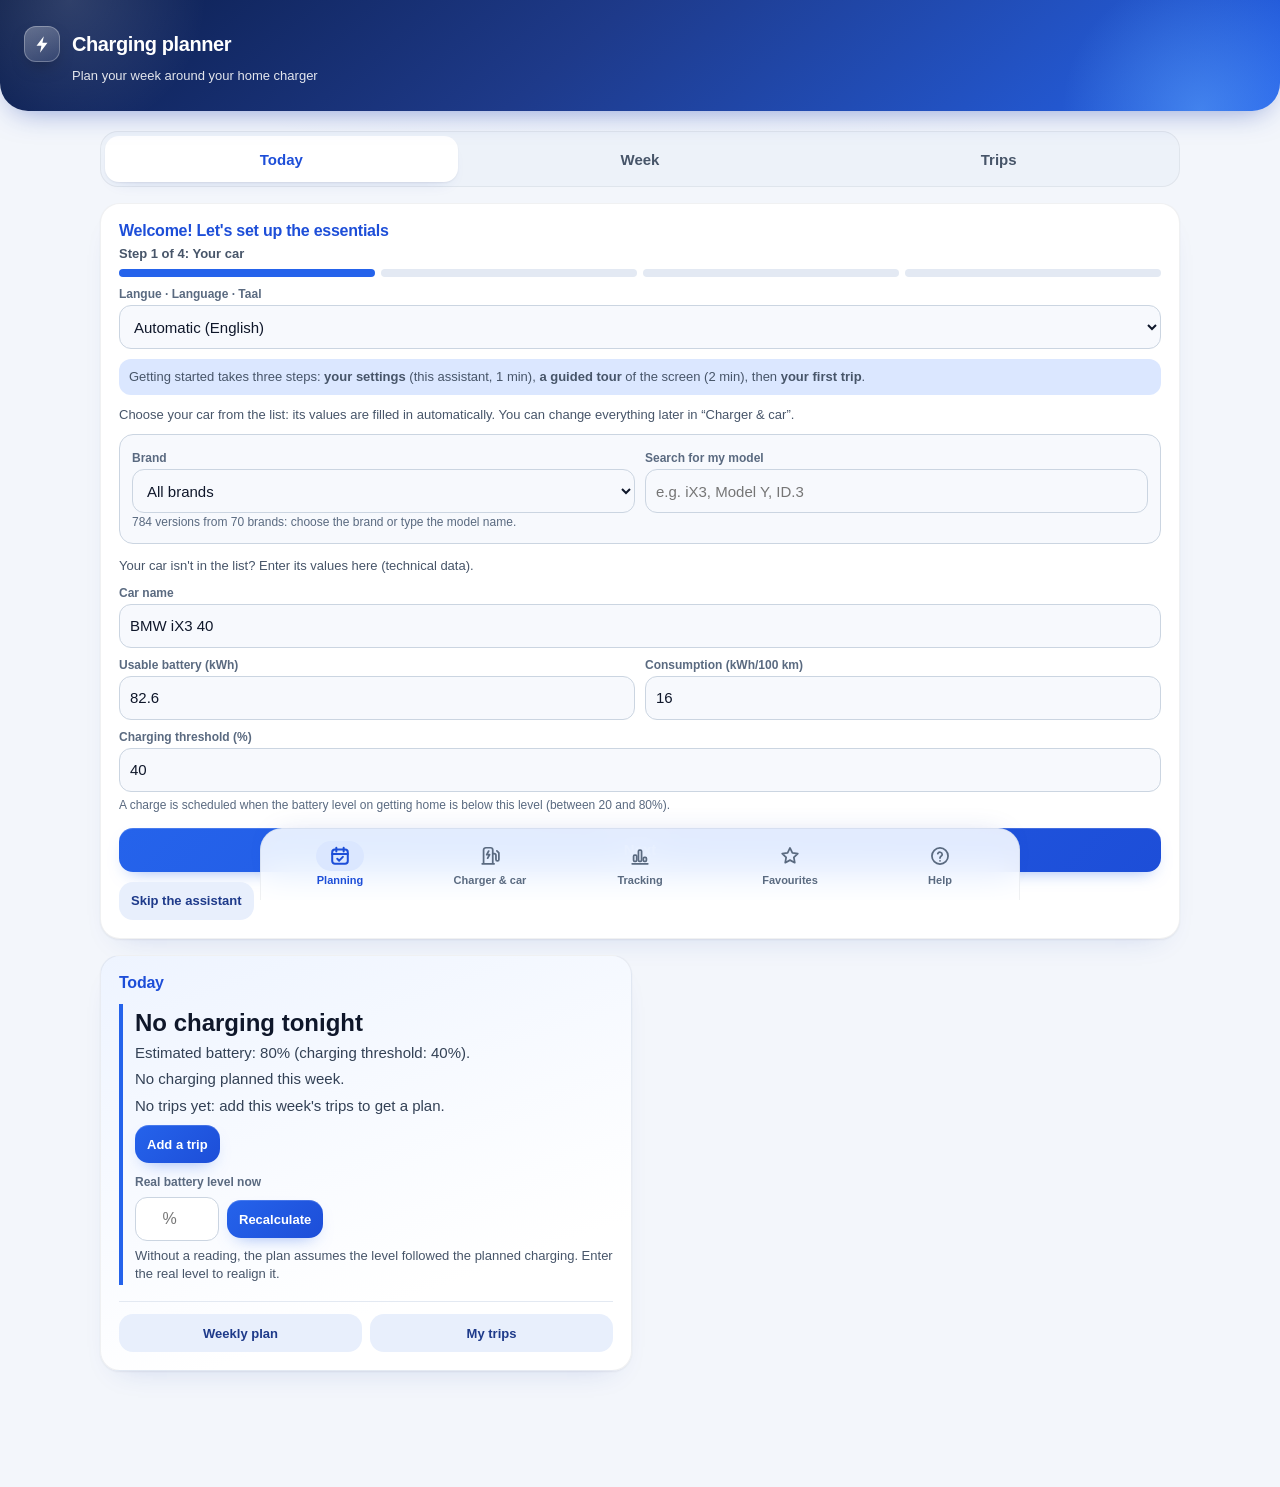
==== commit a6208e3a: "Add files via upload" ====
--- a/index.html
+++ b/index.html
@@ -4,7 +4,7 @@
 <meta charset="UTF-8">
 <meta name="viewport" content="width=device-width, initial-scale=1, viewport-fit=cover">
 <meta name="color-scheme" content="light dark">
-<meta name="theme-color" content="#0f766e">
+<meta name="theme-color" content="#1e3a8a">
 <link rel="manifest" href="manifest.webmanifest">
 <link rel="icon" href="icons/favicon.svg" type="image/svg+xml">
 <link rel="icon" href="icons/icon-192.png" type="image/png" sizes="192x192">
@@ -17,15 +17,15 @@
 <title>Planificateur de recharge EV</title>
 <script>try{var evT=JSON.parse(localStorage.getItem('evplan.v1')).ui.theme;if(evT==='light'||evT==='dark')document.documentElement.setAttribute('data-theme',evT);}catch(e){}</script>
 <style>
-:root{color-scheme:light;--bg:#f1f5f4;--surface:#ffffff;--surface2:#f8fafc;--surface3:#f1f5f9;--chip:#e2e8f0;--text:#1e293b;--text2:#334155;--muted2:#475569;--muted:#64748b;--muted3:#94a3b8;--brand-text:#0f766e;--line:#cbd5e1;--line2:#e2e8f0;--tint1:#ecfeff;--tint2:#f0fdfa;--tint-teal:#ccfbf1;--warn-soft:#fffbeb;--warn-bg:#fef3c7;--warn-text:#92400e;--warn-line:#fde68a;--bad-bg:#fee2e2;--bad-soft:#fef2f2;--bad-text:#991b1b;--bad-line:#fca5a5;--danger-text:#dc2626;--blue-bg:#dbeafe;--blue-text:#1e40af;--ok-bg:#dcfce7;--ok-text:#166534;--hc-band:rgba(20,184,166,.18);--toast-bg:#0f172a;--toast-text:#ffffff;--shadow:rgba(0,0,0,.06);--shadow2:rgba(0,0,0,.08);--grid:#e2e8f0;--now:#dc2626;}
-@media (prefers-color-scheme:dark){:root:not([data-theme="light"]){color-scheme:dark;--bg:#0c1215;--surface:#151e24;--surface2:#1b262d;--surface3:#202c34;--chip:#2a3943;--text:#e6edf3;--text2:#cbd5e1;--muted2:#b0bcc8;--muted:#98a6b5;--muted3:#7b8a99;--brand-text:#2dd4bf;--line:#3a4b57;--line2:#2a3943;--tint1:#10272b;--tint2:#0e2a28;--tint-teal:#0f4540;--warn-soft:#2b2410;--warn-bg:#3a2e0d;--warn-text:#fbbf24;--warn-line:#5c4a14;--bad-bg:#431a1a;--bad-soft:#2e1517;--bad-text:#fca5a5;--bad-line:#7f2d2d;--danger-text:#f87171;--blue-bg:#172a4a;--blue-text:#93c5fd;--ok-bg:#12331f;--ok-text:#86efac;--hc-band:rgba(45,212,191,.16);--toast-bg:#e6edf3;--toast-text:#0c1215;--shadow:rgba(0,0,0,.4);--shadow2:rgba(0,0,0,.5);--grid:#2a3943;--now:#f87171;}}
-:root[data-theme="dark"]{color-scheme:dark;--bg:#0c1215;--surface:#151e24;--surface2:#1b262d;--surface3:#202c34;--chip:#2a3943;--text:#e6edf3;--text2:#cbd5e1;--muted2:#b0bcc8;--muted:#98a6b5;--muted3:#7b8a99;--brand-text:#2dd4bf;--line:#3a4b57;--line2:#2a3943;--tint1:#10272b;--tint2:#0e2a28;--tint-teal:#0f4540;--warn-soft:#2b2410;--warn-bg:#3a2e0d;--warn-text:#fbbf24;--warn-line:#5c4a14;--bad-bg:#431a1a;--bad-soft:#2e1517;--bad-text:#fca5a5;--bad-line:#7f2d2d;--danger-text:#f87171;--blue-bg:#172a4a;--blue-text:#93c5fd;--ok-bg:#12331f;--ok-text:#86efac;--hc-band:rgba(45,212,191,.16);--toast-bg:#e6edf3;--toast-text:#0c1215;--shadow:rgba(0,0,0,.4);--shadow2:rgba(0,0,0,.5);--grid:#2a3943;--now:#f87171;}
+:root{color-scheme:light;--bg:#f3f6fb;--surface:#ffffff;--surface2:#f7f9fd;--surface3:#edf2f9;--chip:#e3e9f3;--text:#0f172a;--text2:#334155;--muted2:#475569;--muted:#5a6a80;--muted3:#94a3b8;--brand-text:#1d4ed8;--line:#cbd5e1;--line2:#e3e9f2;--tint1:#eef4ff;--tint2:#f5f8ff;--tint-teal:#dbe7ff;--warn-soft:#fffbeb;--warn-bg:#fef3c7;--warn-text:#92400e;--warn-line:#fde68a;--bad-bg:#fee2e2;--bad-soft:#fef2f2;--bad-text:#991b1b;--bad-line:#fca5a5;--danger-text:#dc2626;--blue-bg:#dbeafe;--blue-text:#1e40af;--ok-bg:#dcfce7;--ok-text:#166534;--hc-band:rgba(59,130,246,.16);--toast-bg:#0f172a;--toast-text:#ffffff;--shadow:rgba(15,23,42,.06);--shadow2:rgba(15,23,42,.08);--grid:#e2e8f0;--now:#dc2626;--brand:#2563eb;--brand-2:#1d4ed8;--accent:#3b82f6;--ring:rgba(59,130,246,.28);--brand-grad:linear-gradient(135deg,#2563eb 0%,#1d4ed8 100%);--header-grad:linear-gradient(140deg,#0b1d4a 0%,#1e3a8a 45%,#2563eb 100%);--glow:rgba(37,99,235,.10);--card-line:rgba(15,23,42,.06);--shadow-blue:rgba(30,64,175,.22);--sec-bg:#e8effc;--sec-text:#1e3a8a;--nav-bg:rgba(255,255,255,.88);--brand-shadow:rgba(37,99,235,.55)}
+@media (prefers-color-scheme:dark){:root:not([data-theme="light"]){color-scheme:dark;--bg:#0a1020;--surface:#111a2e;--surface2:#16213a;--surface3:#1a2742;--chip:#24324f;--text:#e6edf7;--text2:#cbd5e1;--muted2:#b4c0d3;--muted:#9aa8be;--muted3:#7a879c;--brand-text:#7fb0ff;--line:#33435f;--line2:#24324d;--tint1:#0f1d38;--tint2:#11203e;--tint-teal:#1c3466;--warn-soft:#2b2410;--warn-bg:#3a2e0d;--warn-text:#fbbf24;--warn-line:#5c4a14;--bad-bg:#431a1a;--bad-soft:#2e1517;--bad-text:#fca5a5;--bad-line:#7f2d2d;--danger-text:#f87171;--blue-bg:#172a4a;--blue-text:#93c5fd;--ok-bg:#12331f;--ok-text:#86efac;--hc-band:rgba(96,165,250,.16);--toast-bg:#e6edf7;--toast-text:#0a1020;--shadow:rgba(0,0,0,.4);--shadow2:rgba(0,0,0,.5);--grid:#24324d;--now:#f87171;--brand:#2563eb;--brand-2:#3b82f6;--accent:#60a5fa;--ring:rgba(96,165,250,.32);--brand-grad:linear-gradient(135deg,#2563eb 0%,#1d4ed8 100%);--header-grad:linear-gradient(140deg,#071330 0%,#162f73 50%,#1d4ed8 100%);--glow:rgba(59,130,246,.14);--card-line:rgba(148,163,184,.10);--shadow-blue:rgba(0,0,0,.55);--sec-bg:#1d2b4a;--sec-text:#dbe7ff;--nav-bg:rgba(17,26,46,.88);--brand-shadow:rgba(37,99,235,.6)}}
+:root[data-theme="dark"]{color-scheme:dark;--bg:#0a1020;--surface:#111a2e;--surface2:#16213a;--surface3:#1a2742;--chip:#24324f;--text:#e6edf7;--text2:#cbd5e1;--muted2:#b4c0d3;--muted:#9aa8be;--muted3:#7a879c;--brand-text:#7fb0ff;--line:#33435f;--line2:#24324d;--tint1:#0f1d38;--tint2:#11203e;--tint-teal:#1c3466;--warn-soft:#2b2410;--warn-bg:#3a2e0d;--warn-text:#fbbf24;--warn-line:#5c4a14;--bad-bg:#431a1a;--bad-soft:#2e1517;--bad-text:#fca5a5;--bad-line:#7f2d2d;--danger-text:#f87171;--blue-bg:#172a4a;--blue-text:#93c5fd;--ok-bg:#12331f;--ok-text:#86efac;--hc-band:rgba(96,165,250,.16);--toast-bg:#e6edf7;--toast-text:#0a1020;--shadow:rgba(0,0,0,.4);--shadow2:rgba(0,0,0,.5);--grid:#24324d;--now:#f87171;--brand:#2563eb;--brand-2:#3b82f6;--accent:#60a5fa;--ring:rgba(96,165,250,.32);--brand-grad:linear-gradient(135deg,#2563eb 0%,#1d4ed8 100%);--header-grad:linear-gradient(140deg,#071330 0%,#162f73 50%,#1d4ed8 100%);--glow:rgba(59,130,246,.14);--card-line:rgba(148,163,184,.10);--shadow-blue:rgba(0,0,0,.55);--sec-bg:#1d2b4a;--sec-text:#dbe7ff;--nav-bg:rgba(17,26,46,.88);--brand-shadow:rgba(37,99,235,.6)}
 *{box-sizing:border-box;margin:0;padding:0}
 html{-webkit-text-size-adjust:100%}
 body{font-family:-apple-system,BlinkMacSystemFont,"Segoe UI",Roboto,Helvetica,Arial,sans-serif;background:var(--bg);color:var(--text);-webkit-user-select:none;user-select:none;-webkit-touch-callout:none;min-height:100vh}
 input,select,textarea{-webkit-user-select:text;user-select:text;font:inherit}
 button{font:inherit;cursor:pointer;-webkit-tap-highlight-color:transparent}
-header{background:linear-gradient(135deg,#0b5f58,#0f766e);color:#fff;padding:clamp(16px,4vw,24px);border-radius:0 0 24px 24px;box-shadow:0 6px 18px rgba(15,118,110,.25)}
+header{background:var(--header-grad);color:#fff;padding:clamp(16px,4vw,24px);border-radius:0 0 24px 24px;box-shadow:0 10px 30px -12px rgba(30,64,175,.55)}
 header h1{font-size:calc(20px*var(--fs,1));font-weight:700}
 header p{font-size:calc(13px*var(--fs,1));opacity:.9;margin-top:4px}
 main{padding:clamp(12px,4vw,20px);display:flex;flex-direction:column;gap:16px;max-width:700px;margin:0 auto}
@@ -36,10 +36,10 @@
 .field.full{grid-column:1/-1}
 .field label{font-size:calc(12px*var(--fs,1));color:var(--muted);font-weight:600}
 .field input,.field select{padding:11px 10px;border:1px solid var(--line);border-radius:12px;background:var(--surface2);font-size:calc(15px*var(--fs,1));width:100%;min-height:44px;outline:none}
-.field input:focus,.field select:focus{border-color:#14b8a6;background:var(--surface)}
+.field input:focus,.field select:focus{border-color:var(--accent);background:var(--surface)}
 .hours{display:flex;gap:6px;align-items:center}
 .hours select{flex:1;min-height:44px;padding:8px;border:1px solid var(--line);border-radius:12px;background:var(--surface2);font-size:calc(15px*var(--fs,1));min-width:0}
-.btn{background:#0f766e;color:#fff;border:none;border-radius:14px;padding:12px 16px;font-size:calc(15px*var(--fs,1));font-weight:600;min-height:44px;transition:transform .1s,background .2s}
+.btn{background:var(--brand);color:#fff;border:none;border-radius:14px;padding:12px 16px;font-size:calc(15px*var(--fs,1));font-weight:600;min-height:44px;transition:transform .1s,background .2s}
 .btn:active{transform:scale(.97)}
 .btn.sec{background:var(--chip);color:var(--text2)}
 .btn.danger{background:#dc2626}
@@ -48,13 +48,13 @@
 .btn:disabled{opacity:.6}
 .row{display:flex;gap:8px;flex-wrap:wrap}
 .stats{display:grid;grid-template-columns:repeat(2,1fr);gap:10px}
-.stat{background:linear-gradient(135deg,var(--tint1),var(--tint2));border-radius:14px;padding:12px;text-align:center}
+.stat{background:linear-gradient(135deg,var(--tint1),var(--tint2));border:1px solid var(--card-line);border-radius:14px;padding:12px;text-align:center}
 .stat b{display:block;font-size:calc(20px*var(--fs,1));color:var(--brand-text)}
 .stat span{font-size:calc(12px*var(--fs,1));color:var(--muted)}
-.day{border-left:4px solid #14b8a6;background:var(--surface2);border-radius:12px;padding:12px;margin-bottom:10px}
+.day{border-left:4px solid var(--accent);background:var(--surface2);border-radius:12px;padding:12px;margin-bottom:10px}
 .day h3{font-size:calc(15px*var(--fs,1));display:flex;flex-wrap:wrap;justify-content:space-between;align-items:center;gap:4px 8px}
 .day .meta{font-size:calc(13px*var(--fs,1));color:var(--muted2);margin-top:6px;line-height:1.5}
-.day.home{border-left-color:#0f766e}
+.day.home{border-left-color:var(--brand)}
 .day.noHome{border-left-color:#f59e0b;background:var(--warn-soft)}
 .day.alert{border-left-color:#dc2626;background:var(--bad-soft)}
 .alertMsg{margin-top:8px;font-size:calc(13px*var(--fs,1));font-weight:600;color:var(--bad-text);background:var(--bad-bg);border-radius:10px;padding:8px 10px;line-height:1.4}
@@ -82,7 +82,7 @@
 .sheet p{font-size:calc(14px*var(--fs,1));color:var(--muted2);margin-bottom:16px;line-height:1.5}
 .sheet .row{justify-content:flex-end}
 .bar{height:10px;background:var(--chip);border-radius:99px;overflow:hidden;margin-top:6px}
-.bar div{height:100%;background:linear-gradient(90deg,#14b8a6,#0f766e);border-radius:99px;transition:width .4s}
+.bar div{height:100%;background:linear-gradient(90deg,var(--accent),var(--brand));border-radius:99px;transition:width .4s}
 .bar div.low{background:linear-gradient(90deg,var(--bad-line),#dc2626)}
 .slot{display:flex;gap:6px;align-items:center;margin-top:8px}
 .slot .hours{flex:1;min-width:0}
@@ -99,13 +99,13 @@
 .stop .addrWrap{flex:1;min-width:0;display:flex;gap:4px;align-items:center}
 .stop select.favSel{flex:1;min-width:0;padding:9px 8px;border:1px solid var(--line);border-radius:12px;background:var(--surface);font-size:calc(14px*var(--fs,1));min-height:40px;outline:none}
 .stop input{flex:1;min-width:0;padding:9px 10px;border:1px solid var(--line);border-radius:12px;background:var(--surface);font-size:calc(14px*var(--fs,1));min-height:40px;outline:none}
-.stop input:focus{border-color:#14b8a6}
+.stop input:focus{border-color:var(--accent)}
 .stop .del{min-width:40px;font-size:calc(18px*var(--fs,1))}
 .stop .timeIn{flex:0 0 auto;min-width:0}
 .star{background:none;border:1px solid var(--line);border-radius:10px;min-width:40px;min-height:40px;font-size:calc(18px*var(--fs,1));color:var(--muted3);flex-shrink:0}
 .star.on{color:#f59e0b;border-color:#fcd34d;background:var(--warn-soft)}
 .routeSummary{font-size:calc(13px*var(--fs,1));color:var(--text2);margin-top:8px;line-height:1.5}
-.tripGroup{background:var(--surface2);border-radius:14px;padding:10px 12px;margin-bottom:10px;border-left:4px solid #14b8a6}
+.tripGroup{background:var(--surface2);border-radius:14px;padding:10px 12px;margin-bottom:10px;border-left:4px solid var(--accent)}
 .tripGroup.bad{border-left-color:#dc2626;background:var(--bad-soft)}
 .tripGroup.pending{border-left-color:#f59e0b;background:var(--warn-soft)}
 .tripGroup h4{font-size:calc(14px*var(--fs,1));display:flex;justify-content:space-between;align-items:center;gap:8px}
@@ -113,12 +113,12 @@
 .legs div{padding:2px 0}
 .dayPref{display:grid;grid-template-columns:repeat(7,1fr);gap:6px}
 .dayPref button{border:1px solid var(--line);background:var(--surface2);border-radius:12px;min-height:44px;font-size:calc(12px*var(--fs,1));font-weight:700;color:var(--muted2);padding:4px 2px}
-.dayPref button.on{background:#0f766e;border-color:#0f766e;color:#fff}
+.dayPref button.on{background:var(--brand);border-color:var(--brand);color:#fff}
 .toggle{display:flex;align-items:center;justify-content:space-between;gap:10px;padding:8px 0;font-size:calc(14px*var(--fs,1))}
-.toggle input{width:24px;height:24px;flex:none;accent-color:#0f766e}
+.toggle input{width:24px;height:24px;flex:none;accent-color:var(--brand)}
 .choice{display:grid;grid-template-columns:1fr 1fr;gap:6px;margin-top:8px}
 .choice button{border:1px solid var(--line);background:var(--surface2);border-radius:12px;min-height:44px;font-size:calc(13px*var(--fs,1));font-weight:700;color:var(--muted2);padding:6px}
-.choice button.on{background:#0f766e;border-color:#0f766e;color:#fff}
+.choice button.on{background:var(--brand);border-color:var(--brand);color:#fff}
 .choice button.off{background:var(--bad-bg);border-color:var(--bad-line);color:var(--bad-text)}
 .tripBadgeRow{display:flex;gap:6px;flex-wrap:wrap;margin-top:6px}
 .favItem{display:flex;gap:8px;align-items:center;background:var(--surface2);border-radius:12px;padding:8px 10px;margin-top:8px}
@@ -129,10 +129,10 @@
 .pctGrid{display:grid;grid-template-columns:1fr 1fr;gap:10px;margin-top:8px}
 .pctGrid .field input{text-align:center}
 .checkRow{display:flex;align-items:center;gap:10px;margin-top:10px;font-size:calc(14px*var(--fs,1))}
-.checkRow input{width:24px;height:24px;flex:none;accent-color:#0f766e}
+.checkRow input{width:24px;height:24px;flex:none;accent-color:var(--brand)}
 .vehTabs{display:flex;gap:6px;flex-wrap:wrap;margin-bottom:12px}
 .vehTabs button{border:1px solid var(--line);background:var(--surface2);border-radius:12px;min-height:40px;padding:6px 12px;font-size:calc(13px*var(--fs,1));font-weight:700;color:var(--muted2)}
-.vehTabs button.on{background:#0f766e;border-color:#0f766e;color:#fff}
+.vehTabs button.on{background:var(--brand);border-color:var(--brand);color:#fff}
 .vehTabs button.add{border-style:dashed;color:var(--brand-text)}
 .lockRow{display:flex;gap:8px;align-items:center;background:var(--surface2);border-radius:12px;padding:10px;margin-top:8px}
 .lockRow .lk{flex:1;min-width:0;font-size:calc(13px*var(--fs,1));line-height:1.4}
@@ -150,27 +150,27 @@
 .reviewItem .actions{display:flex;gap:6px;flex-wrap:wrap;margin-top:10px}
 .reviewItem .actions .btn{flex:1}
 .toggleLine{display:flex;align-items:center;gap:8px;font-size:calc(13px*var(--fs,1));margin-top:8px}
-.toggleLine input{width:24px;height:24px;flex:none;accent-color:#0f766e}
+.toggleLine input{width:24px;height:24px;flex:none;accent-color:var(--brand)}
 .calcBig{text-align:center;background:linear-gradient(135deg,var(--tint1),var(--tint2));border-radius:16px;padding:16px;margin-top:12px}
 .calcBig b{display:block;font-size:calc(28px*var(--fs,1));color:var(--brand-text)}
 .calcBig span{font-size:calc(13px*var(--fs,1));color:var(--muted2)}
 .modeSwitch{display:grid;grid-template-columns:1fr 1fr;gap:6px;margin-bottom:12px}
 .modeSwitch button{border:1px solid var(--line);background:var(--surface2);border-radius:12px;min-height:44px;font-size:calc(13px*var(--fs,1));font-weight:700;color:var(--muted2);padding:6px}
-.modeSwitch button.on{background:#0f766e;border-color:#0f766e;color:#fff}
+.modeSwitch button.on{background:var(--brand);border-color:var(--brand);color:#fff}
 .seg{display:grid;grid-template-columns:1fr 1fr;gap:6px;margin-top:8px}
 .seg button{border:1px solid var(--line);background:var(--surface2);border-radius:12px;min-height:44px;font-size:calc(13px*var(--fs,1));font-weight:700;color:var(--muted2);padding:6px}
-.seg button.on{background:#0f766e;border-color:#0f766e;color:#fff}
+.seg button.on{background:var(--brand);border-color:var(--brand);color:#fff}
 .seg3{grid-template-columns:1fr 1fr 1fr}
 .seg4{grid-template-columns:1fr 1fr}
 @media (min-width:520px){.seg4{grid-template-columns:repeat(4,1fr)}}
 .wzLangF{margin:0 0 10px}
 .sched{display:flex;flex-direction:column;gap:8px;margin-top:8px}
-.schedRow{display:flex;gap:8px;align-items:center;background:var(--surface2);border-radius:12px;padding:10px;border-left:4px solid #14b8a6}
+.schedRow{display:flex;gap:8px;align-items:center;background:var(--surface2);border-radius:12px;padding:10px;border-left:4px solid var(--accent)}
 .schedRow .sb{flex:1;min-width:0;font-size:calc(13px*var(--fs,1));line-height:1.45}
 .schedRow .sb b{display:block;font-size:calc(14px*var(--fs,1))}
 .schedRow .del{min-width:40px}
 .schedRow.conflict{border-left-color:#dc2626;background:var(--bad-soft)}
-.schedRow.hc{border-left-color:#0f766e}
+.schedRow.hc{border-left-color:var(--brand)}
 .schedRow.off{border-left-color:#94a3b8;opacity:.7}
 .vehDot{width:12px;height:12px;border-radius:99px;flex-shrink:0}
 .legend{display:flex;gap:8px;flex-wrap:wrap;margin-top:8px}
@@ -181,7 +181,7 @@
 .tlScale{display:flex;justify-content:space-between;font-size:calc(10px*var(--fs,1));color:var(--muted);margin-top:4px}
 .kpi{display:grid;grid-template-columns:repeat(2,1fr);gap:8px;margin-top:8px}
 .kpi .stat b{font-size:calc(17px*var(--fs,1))}
-.vehCard{background:var(--surface2);border-radius:14px;padding:12px;margin-top:10px;border-left:4px solid #0f766e}
+.vehCard{background:var(--surface2);border-radius:14px;padding:12px;margin-top:10px;border-left:4px solid var(--brand)}
 .vehCard h3{font-size:calc(14px*var(--fs,1));display:flex;justify-content:space-between;align-items:center;gap:8px}
 .vehCard .meta{font-size:calc(12px*var(--fs,1));color:var(--muted2);margin-top:6px;line-height:1.6}
 @media (min-width:600px){.stats{grid-template-columns:repeat(4,1fr)}.kpi{grid-template-columns:repeat(4,1fr)}}
@@ -190,11 +190,13 @@
 .hidden{display:none!important}
 .choice.c3{grid-template-columns:repeat(3,1fr)}
 .hint.warn{color:var(--warn-text);background:var(--warn-bg);border-radius:10px;padding:8px 10px}
+input[aria-invalid="true"]{border-color:var(--bad-line);box-shadow:0 0 0 1px var(--bad-line)}
+#carUrlMsg{margin-top:6px}#carUrlMsg:empty{display:none}
 .legRow{display:flex;gap:8px;align-items:center;padding:6px 0;border-bottom:1px solid var(--line2);font-size:calc(13px*var(--fs,1))}
 .legRow:last-child{border-bottom:none}
 .legRow .legTxt{flex:1;min-width:0;line-height:1.35;color:var(--text2)}
 .legRow input{width:84px;padding:8px;border:1px solid var(--line);border-radius:10px;background:var(--surface);color:var(--text);font-size:calc(14px*var(--fs,1));min-height:40px;text-align:right}
-.legRow input:focus{border-color:#14b8a6}
+.legRow input:focus{border-color:var(--accent)}
 .fileInput{display:none}
 .checkRow label,.toggleLine label,.toggle label{cursor:pointer}
 .reviewItem .field input,.reviewItem .field select{min-height:40px}
@@ -224,7 +226,7 @@
 .sub{font-size:calc(13px*var(--fs,1));color:var(--text2);margin-top:14px}
 .field input,.field select,.hours select{color:var(--text)}
 .field textarea{padding:11px 10px;border:1px solid var(--line);border-radius:12px;background:var(--surface2);color:var(--text);font-size:calc(12px*var(--fs,1));width:100%;outline:none;resize:vertical;word-break:break-all;font-family:ui-monospace,SFMono-Regular,Menlo,Consolas,monospace;line-height:1.4}
-.field textarea:focus{border-color:#14b8a6;background:var(--surface)}
+.field textarea:focus{border-color:var(--accent);background:var(--surface)}
 
 /* partage entre membres du foyer */
 .timeline .blk.shared{background-image:repeating-linear-gradient(45deg,rgba(255,255,255,.35) 0 5px,transparent 5px 10px);opacity:.85;outline:1px dashed rgba(15,23,42,.45);outline-offset:-1px}
@@ -261,7 +263,7 @@
 .tnBatt{display:flex;gap:8px;align-items:center;flex-wrap:wrap;margin-top:10px}
 .tnBatt label{font-size:calc(12px*var(--fs,1));font-weight:600;color:var(--muted);flex:1 1 100%}
 .tnBatt input{width:84px;min-height:44px;padding:8px;border:1px solid var(--line);border-radius:12px;background:var(--surface);color:var(--text);text-align:center;font-size:calc(16px*var(--fs,1));outline:none}
-.tnBatt input:focus{border-color:#14b8a6}
+.tnBatt input:focus{border-color:var(--accent)}
 
 /* grille de la semaine */
 :root{--hh:16px}
@@ -312,7 +314,7 @@
 .hrCell{display:flex;flex-direction:column;gap:2px;min-width:0}
 .hrCell label{font-size:calc(11px*var(--fs,1));color:var(--muted);font-weight:700}
 .hrCell input{padding:8px 4px;text-align:center;border:1px solid var(--line);border-radius:10px;background:var(--surface2);color:var(--text);min-height:40px;width:100%;font-size:calc(14px*var(--fs,1));outline:none}
-.hrCell input:focus{border-color:#14b8a6}
+.hrCell input:focus{border-color:var(--accent)}
 @media (min-width:480px){.hrGrid{grid-template-columns:repeat(6,1fr)}}
 
 /* grands écrans : deux colonnes */
@@ -386,7 +388,7 @@
 .calRow .btn{flex:1 1 130px}
 
 /* ===== accessibilité : lien d'évitement, texte réservé aux lecteurs d'écran, mouvement réduit ===== */
-.skip{position:absolute;left:8px;top:-80px;background:#0f766e;color:#fff;padding:12px 16px;border-radius:12px;z-index:100;font-weight:700;text-decoration:none}
+.skip{position:absolute;left:8px;top:-80px;background:var(--brand);color:#fff;padding:12px 16px;border-radius:12px;z-index:100;font-weight:700;text-decoration:none}
 .skip:focus{top:8px}
 .srOnly{position:absolute;width:1px;height:1px;margin:-1px;overflow:hidden;clip:rect(0 0 0 0);white-space:nowrap;border:0;padding:0}
 main:focus,.tab:focus{outline:none}
@@ -398,7 +400,7 @@
 #tab-plan[data-mode="route"] .modeSched,#tab-plan[data-mode="sched"] .modeRoute{display:none!important}
 .subnav{display:grid;grid-template-columns:repeat(3,1fr);gap:6px;background:var(--surface);padding:6px;border-radius:16px;box-shadow:0 2px 10px var(--shadow)}
 .subnav button{min-height:48px;border:none;border-radius:12px;background:transparent;color:var(--text2);font-size:calc(15px*var(--fs,1));font-weight:700;padding:6px 4px}
-.subnav button[aria-selected="true"]{background:#0f766e;color:#fff}
+.subnav button[aria-selected="true"]{background:#1e40af;color:#fff}
 .tnBig{font-size:calc(24px*var(--fs,1));line-height:1.25}
 .tnSub{font-size:calc(15px*var(--fs,1));color:var(--text2);margin-top:4px}
 .tnSub.tnWhy{font-size:calc(13px*var(--fs,1));color:var(--muted2)}
@@ -415,7 +417,7 @@
 .lvBar{display:flex;height:14px;border-radius:99px;overflow:hidden;margin:8px 0 10px;background:var(--chip)}
 .lvBar .lvZ{height:100%}
 .lvZ{display:block}
-.lvBad{background:#dc2626}.lvWarn{background:#d97706}.lvOk{background:#0f766e}.lvTop{background:#94a3b8}
+.lvBad{background:#dc2626}.lvWarn{background:#d97706}.lvOk{background:var(--brand)}.lvTop{background:#94a3b8}
 .lvLegend{list-style:none;display:flex;flex-direction:column;gap:6px;margin:0 0 4px;font-size:calc(13px*var(--fs,1));color:var(--text2)}
 .lvLegend li{display:flex;gap:8px;align-items:flex-start;line-height:1.4}
 .lvLegend .lvZ{width:14px;height:14px;border-radius:4px;flex-shrink:0;margin-top:2px}
@@ -462,11 +464,11 @@
 .subnav button,.tabs button{overflow-wrap:normal;hyphens:none}
 
 /* assistant de démarrage */
-.wizCard{border:2px solid #0f766e}
+.wizCard{border:2px solid var(--brand)}
 .wizCard h2{margin-bottom:6px}
 .wizSteps{display:flex;gap:6px;margin:8px 0 10px;list-style:none}
 .wizSteps li{flex:1;height:8px;border-radius:4px;background:var(--chip)}
-.wizSteps li.on{background:#0f766e}
+.wizSteps li.on{background:var(--brand)}
 .wizStepN{font-size:calc(13px*var(--fs,1));font-weight:700;color:var(--muted2)}
 .wizHelp{font-size:calc(13px*var(--fs,1));color:var(--muted2);line-height:1.5;margin:6px 0 10px}
 .wizNav{display:flex;gap:8px;flex-wrap:wrap;margin-top:14px}
@@ -495,7 +497,7 @@
 .yt td.neg{color:var(--bad-text)}
 .mbars{display:flex;align-items:flex-end;gap:3px;height:84px;margin-top:6px}
 .mbars div{flex:1;height:100%;display:flex;align-items:flex-end}
-.mbars i{display:block;width:100%;background:#0f766e;border-radius:3px 3px 0 0;min-height:2px}
+.mbars i{display:block;width:100%;background:var(--brand);border-radius:3px 3px 0 0;min-height:2px}
 .mbarsLab{display:flex;gap:3px;margin-top:2px}
 .mbarsLab span{flex:1;text-align:center;font-size:calc(11px*var(--fs,1));color:var(--muted)}
 .fuelNote{margin-top:8px}
@@ -521,21 +523,21 @@
 @media (max-width:360px){:root[data-fs="1"] .subnav{grid-template-columns:1fr}}
 
 /* contraste élevé : valeurs ≥ 7:1 sur fond blanc ou noir, contours francs */
-:root[data-contrast="high"]{--bg:#ffffff;--surface:#ffffff;--surface2:#ffffff;--surface3:#f0f0f0;--chip:#e0e0e0;--text:#000000;--text2:#000000;--muted2:#111111;--muted:#222222;--muted3:#444444;--brand-text:#00423d;--line:#000000;--line2:#595959;--tint1:#e6f7f5;--tint2:#e6f7f5;--tint-teal:#b8efe8;--warn-soft:#fff6d6;--warn-bg:#ffefb0;--warn-text:#4a2000;--warn-line:#7a4b00;--bad-bg:#ffd9d9;--bad-soft:#ffe9e9;--bad-text:#6b0000;--bad-line:#8a0000;--danger-text:#a00000;--blue-bg:#d6e4ff;--blue-text:#001f6b;--ok-bg:#d3f5dc;--ok-text:#003d12;--hc-band:rgba(0,120,110,.28);--toast-bg:#000000;--toast-text:#ffffff;--shadow:rgba(0,0,0,.3);--shadow2:rgba(0,0,0,.4);--grid:#595959;--now:#b00000}
-@media (prefers-color-scheme:dark){:root[data-contrast="high"]:not([data-theme="light"]){--bg:#000000;--surface:#000000;--surface2:#0a0a0a;--surface3:#141414;--chip:#2b2b2b;--text:#ffffff;--text2:#ffffff;--muted2:#f0f0f0;--muted:#e0e0e0;--muted3:#c8c8c8;--brand-text:#5eead4;--line:#ffffff;--line2:#9a9a9a;--tint1:#06201f;--tint2:#06201f;--tint-teal:#0b4a44;--warn-soft:#241c00;--warn-bg:#352800;--warn-text:#ffd54a;--warn-line:#ffd54a;--bad-bg:#3a0000;--bad-soft:#2a0000;--bad-text:#ffb3b3;--bad-line:#ff8080;--danger-text:#ff9a9a;--blue-bg:#001a45;--blue-text:#b3d1ff;--ok-bg:#003315;--ok-text:#9af2b4;--hc-band:rgba(94,234,212,.28);--toast-bg:#ffffff;--toast-text:#000000;--shadow:rgba(255,255,255,.2);--shadow2:rgba(255,255,255,.25);--grid:#9a9a9a;--now:#ff8080}}
-:root[data-contrast="high"][data-theme="dark"]{--bg:#000000;--surface:#000000;--surface2:#0a0a0a;--surface3:#141414;--chip:#2b2b2b;--text:#ffffff;--text2:#ffffff;--muted2:#f0f0f0;--muted:#e0e0e0;--muted3:#c8c8c8;--brand-text:#5eead4;--line:#ffffff;--line2:#9a9a9a;--tint1:#06201f;--tint2:#06201f;--tint-teal:#0b4a44;--warn-soft:#241c00;--warn-bg:#352800;--warn-text:#ffd54a;--warn-line:#ffd54a;--bad-bg:#3a0000;--bad-soft:#2a0000;--bad-text:#ffb3b3;--bad-line:#ff8080;--danger-text:#ff9a9a;--blue-bg:#001a45;--blue-text:#b3d1ff;--ok-bg:#003315;--ok-text:#9af2b4;--hc-band:rgba(94,234,212,.28);--toast-bg:#ffffff;--toast-text:#000000;--shadow:rgba(255,255,255,.2);--shadow2:rgba(255,255,255,.25);--grid:#9a9a9a;--now:#ff8080}
+:root[data-contrast="high"]{--bg:#ffffff;--surface:#ffffff;--surface2:#ffffff;--surface3:#f0f0f0;--chip:#e0e0e0;--text:#000000;--text2:#000000;--muted2:#111111;--muted:#222222;--muted3:#444444;--brand-text:#0b2a6b;--line:#000000;--line2:#595959;--tint1:#e8f0ff;--tint2:#e8f0ff;--tint-teal:#c7dafc;--warn-soft:#fff6d6;--warn-bg:#ffefb0;--warn-text:#4a2000;--warn-line:#7a4b00;--bad-bg:#ffd9d9;--bad-soft:#ffe9e9;--bad-text:#6b0000;--bad-line:#8a0000;--danger-text:#a00000;--blue-bg:#d6e4ff;--blue-text:#001f6b;--ok-bg:#d3f5dc;--ok-text:#003d12;--hc-band:rgba(30,64,175,.28);--toast-bg:#000000;--toast-text:#ffffff;--shadow:rgba(0,0,0,.3);--shadow2:rgba(0,0,0,.4);--grid:#595959;--now:#b00000}
+@media (prefers-color-scheme:dark){:root[data-contrast="high"]:not([data-theme="light"]){--bg:#000000;--surface:#000000;--surface2:#0a0a0a;--surface3:#141414;--chip:#2b2b2b;--text:#ffffff;--text2:#ffffff;--muted2:#f0f0f0;--muted:#e0e0e0;--muted3:#c8c8c8;--brand-text:#9cc3ff;--line:#ffffff;--line2:#9a9a9a;--tint1:#061433;--tint2:#061433;--tint-teal:#0d2a63;--warn-soft:#241c00;--warn-bg:#352800;--warn-text:#ffd54a;--warn-line:#ffd54a;--bad-bg:#3a0000;--bad-soft:#2a0000;--bad-text:#ffb3b3;--bad-line:#ff8080;--danger-text:#ff9a9a;--blue-bg:#001a45;--blue-text:#b3d1ff;--ok-bg:#003315;--ok-text:#9af2b4;--hc-band:rgba(147,197,253,.28);--toast-bg:#ffffff;--toast-text:#000000;--shadow:rgba(255,255,255,.2);--shadow2:rgba(255,255,255,.25);--grid:#9a9a9a;--now:#ff8080}}
+:root[data-contrast="high"][data-theme="dark"]{--bg:#000000;--surface:#000000;--surface2:#0a0a0a;--surface3:#141414;--chip:#2b2b2b;--text:#ffffff;--text2:#ffffff;--muted2:#f0f0f0;--muted:#e0e0e0;--muted3:#c8c8c8;--brand-text:#9cc3ff;--line:#ffffff;--line2:#9a9a9a;--tint1:#061433;--tint2:#061433;--tint-teal:#0d2a63;--warn-soft:#241c00;--warn-bg:#352800;--warn-text:#ffd54a;--warn-line:#ffd54a;--bad-bg:#3a0000;--bad-soft:#2a0000;--bad-text:#ffb3b3;--bad-line:#ff8080;--danger-text:#ff9a9a;--blue-bg:#001a45;--blue-text:#b3d1ff;--ok-bg:#003315;--ok-text:#9af2b4;--hc-band:rgba(147,197,253,.28);--toast-bg:#ffffff;--toast-text:#000000;--shadow:rgba(255,255,255,.2);--shadow2:rgba(255,255,255,.25);--grid:#9a9a9a;--now:#ff8080}
 :root[data-contrast="high"] .card,:root[data-contrast="high"] .subnav,:root[data-contrast="high"] .tabs{border:2px solid var(--line);box-shadow:none}
 :root[data-contrast="high"] .field input,:root[data-contrast="high"] .field select,:root[data-contrast="high"] .field textarea,:root[data-contrast="high"] .seg button,:root[data-contrast="high"] .tip{border:2px solid var(--line)}
-:root[data-contrast="high"] .btn{background:#00423d;color:#fff;border:2px solid var(--line)}
+:root[data-contrast="high"] .btn{background:#0b2a6b;color:#fff;border:2px solid var(--line)}
 :root[data-contrast="high"] .btn.sec{background:var(--surface);color:var(--text);border:2px solid var(--line)}
 :root[data-contrast="high"] .btn.danger{background:#8a0000;color:#fff}
-:root[data-contrast="high"] .seg button.on,:root[data-contrast="high"] .subnav button[aria-selected="true"]{background:#00423d;color:#fff;border-color:var(--line)}
+:root[data-contrast="high"] .seg button.on,:root[data-contrast="high"] .subnav button[aria-selected="true"]{background:#0b2a6b;color:#fff;border-color:var(--line)}
 :root[data-contrast="high"] .tabs button.on{background:var(--text);color:var(--bg)}
 :root[data-contrast="high"] .hint,:root[data-contrast="high"] .note{color:var(--text)}
 :root[data-contrast="high"] :focus-visible{outline:3px solid var(--text);outline-offset:3px}
 :root[data-contrast="high"] a{text-decoration:underline}
-@media (prefers-color-scheme:dark){:root[data-contrast="high"]:not([data-theme="light"]) .btn,:root[data-contrast="high"]:not([data-theme="light"]) .seg button.on,:root[data-contrast="high"]:not([data-theme="light"]) .subnav button[aria-selected="true"]{background:#0f766e;color:#fff}:root[data-contrast="high"]:not([data-theme="light"]) .btn.sec{background:var(--surface);color:var(--text)}:root[data-contrast="high"]:not([data-theme="light"]) .tabs button.on{background:var(--text);color:var(--bg)}}
-:root[data-contrast="high"][data-theme="dark"] .btn,:root[data-contrast="high"][data-theme="dark"] .seg button.on,:root[data-contrast="high"][data-theme="dark"] .subnav button[aria-selected="true"]{background:#0f766e;color:#fff}
+@media (prefers-color-scheme:dark){:root[data-contrast="high"]:not([data-theme="light"]) .btn,:root[data-contrast="high"]:not([data-theme="light"]) .seg button.on,:root[data-contrast="high"]:not([data-theme="light"]) .subnav button[aria-selected="true"]{background:#1e40af;color:#fff}:root[data-contrast="high"]:not([data-theme="light"]) .btn.sec{background:var(--surface);color:var(--text)}:root[data-contrast="high"]:not([data-theme="light"]) .tabs button.on{background:var(--text);color:var(--bg)}}
+:root[data-contrast="high"][data-theme="dark"] .btn,:root[data-contrast="high"][data-theme="dark"] .seg button.on,:root[data-contrast="high"][data-theme="dark"] .subnav button[aria-selected="true"]{background:#1e40af;color:#fff}
 :root[data-contrast="high"][data-theme="dark"] .btn.sec{background:var(--surface);color:var(--text)}
 :root[data-contrast="high"][data-theme="dark"] .tabs button.on{background:var(--text);color:var(--bg)}
 
@@ -552,7 +554,7 @@
 .fipTbl td.pos{color:var(--ok-text)}
 .leaseOut{margin-top:12px}
 .gauge{position:relative;height:18px;border-radius:9px;background:var(--chip);margin:8px 0 4px;overflow:visible}
-.gauge i{position:absolute;left:0;top:0;bottom:0;border-radius:9px;background:#0f766e;max-width:100%}
+.gauge i{position:absolute;left:0;top:0;bottom:0;border-radius:9px;background:var(--brand);max-width:100%}
 .gauge i.over{background:#b45309}
 .gauge em{position:absolute;top:-4px;bottom:-4px;width:3px;background:var(--text);border-radius:2px}
 .gaugeLab{display:flex;justify-content:space-between;font-size:calc(12px*var(--fs,1));color:var(--muted2)}
@@ -608,9 +610,9 @@
 .ctDiagBox>summary{cursor:pointer;color:var(--brand-text);font-weight:600;min-height:44px;display:flex;align-items:center}
 .ctDiagBox pre{white-space:pre-wrap;overflow-wrap:anywhere;font-size:calc(12px*var(--fs,1));background:var(--surface2);border:1px solid var(--line);border-radius:10px;padding:10px;margin:6px 0}
 #ctForm .field{margin-top:10px}
-@keyframes hlGo{0%{box-shadow:0 0 0 3px #0f766e}70%{box-shadow:0 0 0 3px #0f766e}100%{box-shadow:0 0 0 0 rgba(15,118,110,0)}}
+@keyframes hlGo{0%{box-shadow:0 0 0 3px var(--brand)}70%{box-shadow:0 0 0 3px var(--brand)}100%{box-shadow:0 0 0 0 rgba(37,99,235,0)}}
 .hlGo{animation:hlGo 2.4s ease-out;border-radius:12px}
-@media (prefers-reduced-motion:reduce){.hlGo{animation:none;outline:3px solid #0f766e;outline-offset:2px}}
+@media (prefers-reduced-motion:reduce){.hlGo{animation:none;outline:3px solid var(--brand);outline-offset:2px}}
 .hsAcc{margin-top:8px}
 .hsAcc .accBody{padding:4px 14px 8px}
 #helpTuHits .calRow{margin-top:4px}
@@ -623,7 +625,7 @@
 .mList li:first-child{border-top:none}
 .mItem{display:flex;flex-direction:column;align-items:flex-start;gap:2px;width:100%;text-align:left;background:none;border:none;padding:10px 12px;min-height:48px;color:var(--text);font:inherit;cursor:pointer}
 .mItem:hover,.mItem:focus-visible{background:var(--tint-teal)}
-.mItem:focus-visible{outline:3px solid #0f766e;outline-offset:-3px}
+.mItem:focus-visible{outline:3px solid var(--brand);outline-offset:-3px}
 .mName b{font-weight:700}
 .mYear{display:inline-block;font-size:calc(12px*var(--fs,1));color:var(--muted2);margin-left:4px}
 .mSpec{font-size:calc(12px*var(--fs,1));color:var(--muted)}
@@ -632,16 +634,16 @@
 .licTxt{white-space:pre-wrap;overflow-wrap:anywhere;font-size:calc(11px*var(--fs,1));background:var(--surface2);border:1px solid var(--line);border-radius:10px;padding:10px;max-height:240px;overflow:auto}
 /* ---------- visite guidée ---------- */
 .tour{position:fixed;inset:0;z-index:70}
-.tourShade{position:absolute;inset:0;background:rgba(8,15,13,.62)}
+.tourShade{position:absolute;inset:0;background:rgba(6,12,30,.62)}
 .tourHole.cut{border-bottom-left-radius:4px;border-bottom-right-radius:4px}
-.tourHole{position:fixed;border-radius:14px;box-shadow:0 0 0 3px #5fd0c3,0 0 0 9999px rgba(8,15,13,.62);pointer-events:none;transition:top .2s,left .2s,width .2s,height .2s}
+.tourHole{position:fixed;border-radius:14px;box-shadow:0 0 0 3px #93c5fd,0 0 0 9999px rgba(6,12,30,.62);pointer-events:none;transition:top .2s,left .2s,width .2s,height .2s}
 .tourBox{position:fixed;left:max(12px,env(safe-area-inset-left,0px));right:max(12px,env(safe-area-inset-right,0px));bottom:calc(12px + env(safe-area-inset-bottom,0px));max-width:560px;margin:0 auto;max-height:48vh;overflow-y:auto;background:var(--surface);color:var(--text);border-radius:18px;padding:14px 16px 16px;box-shadow:0 10px 40px rgba(0,0,0,.35);border:1px solid var(--line)}
 .tourBox.atTop{top:calc(12px + env(safe-area-inset-top,0px));bottom:auto}
 .tourBox.center{top:50%;bottom:auto;transform:translateY(-50%);max-height:80vh}
 .tourTop{display:flex;align-items:center;justify-content:space-between;gap:10px}
 .tourStep{margin:0;font-size:calc(12px*var(--fs,1));color:var(--muted);font-weight:700;letter-spacing:.03em}
 .tourProg{height:4px;border-radius:99px;background:var(--surface2);margin:6px 0 10px;overflow:hidden}
-.tourProg i{display:block;height:100%;background:#0f766e;transition:width .25s}
+.tourProg i{display:block;height:100%;background:var(--brand);transition:width .25s}
 .tourBox h2{margin:0 0 6px;font-size:calc(18px*var(--fs,1));text-wrap:balance}
 .tourBox h2:focus{outline:none}
 .tourText p,.tourText ul{margin:0 0 8px;line-height:1.5}
@@ -654,12 +656,80 @@
 body.touring{overflow:hidden}
 .wizPlan{background:var(--tint-teal);border-radius:12px;padding:8px 10px}
 @media (prefers-reduced-motion:reduce){.tourHole,.tourProg i{transition:none}}
+
+/* ===================== v5.7 : thème bleu, présentation plus moderne ===================== */
+body{font-family:ui-sans-serif,-apple-system,BlinkMacSystemFont,"Segoe UI Variable Text","Segoe UI",Roboto,"Helvetica Neue",Arial,sans-serif;background:var(--bg) radial-gradient(1100px 440px at 50% -140px,var(--glow),transparent 70%) no-repeat;-webkit-font-smoothing:antialiased;-moz-osx-font-smoothing:grayscale}
+::selection{background:var(--ring)}
+.stat b,.tnBig,.lgSolde,.yt td{font-variant-numeric:tabular-nums}
+/* en-tête : dégradé bleu profond, logo, halos lumineux */
+header{position:relative;overflow:hidden;padding:clamp(18px,4.5vw,26px) clamp(16px,4vw,24px) clamp(20px,5vw,28px);border-radius:0 0 28px 28px}
+header::before{content:"";position:absolute;right:-70px;bottom:-150px;width:300px;height:300px;border-radius:50%;background:radial-gradient(circle,rgba(96,165,250,.5),rgba(96,165,250,0) 65%);pointer-events:none}
+header::after{content:"";position:absolute;left:-90px;top:-160px;width:320px;height:320px;border-radius:50%;background:radial-gradient(circle,rgba(255,255,255,.14),rgba(255,255,255,0) 60%);pointer-events:none}
+header h1{position:relative;display:flex;align-items:center;gap:12px;font-weight:750;letter-spacing:-.02em}
+header p{position:relative;margin-top:6px;padding-left:calc(36px*var(--fs,1) + 12px);opacity:.88}
+.logo{flex:none;display:grid;place-items:center;width:calc(36px*var(--fs,1));height:calc(36px*var(--fs,1));border-radius:12px;background:linear-gradient(150deg,rgba(255,255,255,.30),rgba(255,255,255,.08));box-shadow:inset 0 0 0 1px rgba(255,255,255,.28),0 8px 18px -8px rgba(0,0,0,.5)}
+.logo svg{width:58%;height:58%;display:block}
+/* cartes : coins plus ronds, contour léger, ombre douce teintée */
+.card{border-radius:20px;padding:18px;border:1px solid var(--card-line);box-shadow:0 1px 2px var(--shadow),0 14px 30px -20px var(--shadow-blue)}
+.card h2{font-weight:750;letter-spacing:-.015em}
+.cardHead h2,.cardHead h3{letter-spacing:-.01em}
+/* boutons */
+.btn{background:var(--brand-grad);font-weight:650;box-shadow:inset 0 1px 0 rgba(255,255,255,.16),0 8px 18px -10px var(--brand-shadow);transition:transform .12s ease,box-shadow .2s ease,filter .2s ease}
+.btn:hover{filter:brightness(1.07)}
+.btn:active{transform:scale(.97);box-shadow:0 3px 10px -6px var(--brand-shadow)}
+.btn.sec{background:var(--sec-bg);color:var(--sec-text);box-shadow:none}
+.btn.danger{background:linear-gradient(135deg,#dc2626,#b91c1c);box-shadow:0 8px 18px -10px rgba(220,38,38,.6)}
+.btn:focus-visible,.seg button:focus-visible,.choice button:focus-visible,.subnav button:focus-visible,.tabs button:focus-visible{outline:3px solid var(--accent);outline-offset:2px}
+/* boutons de choix (modes, thème, langue, jours, véhicules) */
+.seg button,.choice button,.modeSwitch button,.vehTabs button,.dayPref button{border-color:var(--line2);transition:background .2s,color .2s,box-shadow .2s,border-color .2s}
+.seg button.on,.choice button.on,.modeSwitch button.on,.vehTabs button.on,.dayPref button.on{background:var(--brand-grad);border-color:transparent;color:#fff;box-shadow:0 8px 16px -10px var(--brand-shadow)}
+/* onglets du haut (Aujourd'hui / Semaine / Trajets, Réglages / Tutoriels / Contact) : pastille claire sur rail */
+.subnav{background:var(--surface3);padding:5px;border-radius:18px;box-shadow:inset 0 0 0 1px var(--card-line)}
+.subnav button{border-radius:14px;min-height:46px;color:var(--muted2);transition:background .2s,color .2s,box-shadow .2s}
+.subnav button[aria-selected="true"]{background:var(--surface);color:var(--brand-text);box-shadow:0 1px 2px var(--shadow),0 8px 18px -12px var(--shadow-blue)}
+/* champs */
+.field input,.field select,.field textarea{transition:border-color .15s,box-shadow .15s,background .15s}
+.field input:focus,.field select:focus,.field textarea:focus,.stop input:focus,.legRow input:focus,.tnBatt input:focus,.hrCell input:focus{border-color:var(--accent);background:var(--surface);box-shadow:0 0 0 4px var(--ring)}
+input[type="checkbox"],input[type="radio"]{accent-color:var(--brand)}
+/* volets dépliants : chevron */
+.acc{border-color:var(--line2);border-radius:16px;transition:box-shadow .2s}
+.acc[open]{box-shadow:0 10px 26px -20px var(--shadow-blue)}
+.acc>summary{position:relative;padding-right:40px;border-radius:16px}
+.acc[open]>summary{border-radius:16px 16px 0 0;border-bottom-color:var(--line2)}
+.acc>summary::after{content:"";position:absolute;right:17px;top:50%;width:8px;height:8px;margin-top:-6px;border-right:2px solid currentColor;border-bottom:2px solid currentColor;transform:rotate(45deg);opacity:.75;transition:transform .2s,margin .2s}
+.acc[open]>summary::after{transform:rotate(-135deg);margin-top:-2px}
+/* barre d'onglets du bas : verre dépoli, icônes au trait, pastille sur l'onglet actif */
+.tabs{background:var(--nav-bg);-webkit-backdrop-filter:saturate(1.6) blur(18px);backdrop-filter:saturate(1.6) blur(18px);border-top:1px solid var(--card-line);box-shadow:0 -10px 30px -20px var(--shadow-blue)}
+.tabs button{color:var(--muted);gap:3px;transition:color .2s}
+.tabs button .ico{display:grid;place-items:center;width:100%;max-width:calc(48px*var(--fs,1));height:calc(30px*var(--fs,1));border-radius:999px;transition:background .25s}
+.tabs button .ico svg{width:calc(22px*var(--fs,1));height:calc(22px*var(--fs,1));fill:none;stroke:currentColor;stroke-width:1.9;stroke-linecap:round;stroke-linejoin:round}
+.tabs button.on{background:none;color:var(--brand-text);font-weight:700}
+.tabs button.on .ico{background:var(--tint-teal)}
+.tabs button.on .ico svg{stroke-width:2.2}
+/* carte « Ce soir », tuiles, badges */
+.tonight{border-color:var(--card-line);background:linear-gradient(160deg,var(--tint1) 0%,var(--surface) 75%)}
+.stat{border-radius:16px}
+.badge{border-radius:999px}
+.toast{border-radius:16px;box-shadow:0 18px 40px -16px rgba(15,23,42,.5)}
+.skip{background:var(--brand)}
+@media (min-width:900px){.tabs{border-radius:22px 22px 0 0;border:1px solid var(--card-line);border-bottom:none}}
+@media (prefers-reduced-motion:reduce){.btn,.subnav button,.tabs button,.tabs button .ico,.acc,.acc>summary::after,.seg button,.choice button{transition:none}}
+/* contraste élevé : pas d'effets décoratifs */
+:root[data-contrast="high"] body{background:var(--bg)}
+:root[data-contrast="high"] header::before,:root[data-contrast="high"] header::after{display:none}
+:root[data-contrast="high"] .tabs{-webkit-backdrop-filter:none;backdrop-filter:none;background:var(--surface)}
+:root[data-contrast="high"] .tabs button.on .ico{background:none}
+:root[data-contrast="high"] .btn,:root[data-contrast="high"] .seg button.on{box-shadow:none}
+:root[data-contrast="high"] .tonight{background:var(--surface)}
+:root[data-contrast="high"] .choice button.on,:root[data-contrast="high"] .modeSwitch button.on,:root[data-contrast="high"] .vehTabs button.on,:root[data-contrast="high"] .dayPref button.on{background:#0b2a6b;border-color:var(--line);box-shadow:none}
+@media (prefers-color-scheme:dark){:root[data-contrast="high"]:not([data-theme="light"]) .choice button.on,:root[data-contrast="high"]:not([data-theme="light"]) .modeSwitch button.on,:root[data-contrast="high"]:not([data-theme="light"]) .vehTabs button.on,:root[data-contrast="high"]:not([data-theme="light"]) .dayPref button.on{background:#1e40af}}
+:root[data-contrast="high"][data-theme="dark"] .choice button.on,:root[data-contrast="high"][data-theme="dark"] .modeSwitch button.on,:root[data-contrast="high"][data-theme="dark"] .vehTabs button.on,:root[data-contrast="high"][data-theme="dark"] .dayPref button.on{background:#1e40af}
 </style>
 </head>
 <body>
 <a class="skip" href="#main">Aller au contenu</a>
 <header>
-  <h1>⚡ Planificateur de recharge</h1>
+  <h1><span class="logo" aria-hidden="true"><svg viewBox="0 0 24 24" aria-hidden="true" focusable="false"><path d="M13.6 2.5 5.2 13.4h5.6l-1.6 8.1 8.6-11.4h-5.8z" fill="#fff"/></svg></span>Planificateur de recharge</h1>
   <p>Organisez votre semaine avec votre borne à domicile</p>
 </header>
 <noscript><div class="card" style="margin:16px"><p>Cette application a besoin de JavaScript pour fonctionner.</p></div></noscript>
@@ -696,7 +766,7 @@
         <div class="col">
     <div class="card fullOnly" data-blk="grid">
       <div class="cardHead"><h2>Semaine en un coup d'œil</h2><button type="button" class="qm" data-help="help-grid" aria-expanded="false" aria-controls="help-grid" aria-label="Aide : semaine en un coup d'œil">?</button></div>
-      <div class="hint helpBox" id="help-grid" hidden>Chaque colonne est un jour, de 0 h en haut à 24 h en bas. Les blocs colorés sont les recharges à domicile (les hachurés viennent d'autres membres du foyer). Deux blocs côte à côte se chevauchent : la borne ne charge qu'un véhicule à la fois. Le fond teinté marque les heures creuses.</div>
+      <div class="hint helpBox" id="help-grid" hidden>Chaque colonne est un jour, de 0 h en haut à 24 h en bas. Les blocs colorés sont les recharges à domicile (les hachurés viennent d'autres membres du foyer). Deux blocs côte à côte se chevauchent : la borne ne charge qu'un véhicule à la fois. Le fond teinté marque les heures creuses.</div>
       <div id="weekGrid"></div>
       <div class="gridDetail" id="gridDetail" role="status"></div>
       <div class="legend" id="gridLegend"></div>
@@ -722,17 +792,17 @@
         </div>
     <div class="card fullOnly" id="icsCard" data-blk="ics">
       <div class="cardHead"><h2>Rappels dans mon agenda</h2><button type="button" class="qm" data-help="help-ics" aria-expanded="false" aria-controls="help-ics" aria-label="Aide : rappels dans l'agenda">?</button></div>
-      <div class="hint helpBox" id="help-ics" hidden>Crée un fichier agenda (.ics) avec vos recharges prévues et, si vous le souhaitez, un rappel « Brancher la voiture », un rappel de préchauffage avant chaque départ et un rappel du soir pour noter la batterie (il recale le plan sur la valeur réelle). Ouvrez le fichier sur votre téléphone (Google Agenda, Samsung Calendar…) : les événements s'ajoutent à votre agenda avec leur alarme. Les heures sont celles du planning actuel, en heure locale ; si le planning change, exportez à nouveau (les événements ont un identifiant stable, la plupart des agendas les mettent alors à jour au lieu de les dupliquer).</div>
+      <div class="hint helpBox" id="help-ics" hidden>Crée un fichier agenda (.ics) avec vos recharges prévues et, si vous le souhaitez, un rappel « Brancher la voiture », un rappel de préchauffage avant chaque départ et un rappel du soir pour noter la batterie (il recale le plan sur la valeur réelle). Ouvrez le fichier sur votre téléphone (Google Agenda, Samsung Calendar…) : les événements s'ajoutent à votre agenda avec leur alarme. Les heures sont celles du planning actuel, en heure locale ; si le planning change, exportez à nouveau (les événements ont un identifiant stable, la plupart des agendas les mettent alors à jour au lieu de les dupliquer).</div>
       <div class="grid">
         <div class="field full"><label for="icsWeeks">Période</label>
           <select id="icsWeeks"><option value="0">Cette semaine</option><option value="1">Semaine prochaine</option><option value="4">4 semaines</option></select></div>
-        <div class="field full"><label for="icsRemind">Rappel « Brancher la voiture »</label>
+        <div class="field full"><label for="icsRemind">Rappel « Brancher la voiture »</label>
           <select id="icsRemind"><option value="0">À l'heure du branchement</option><option value="15">15 min avant</option><option value="30">30 min avant</option><option value="60">1 h avant</option><option value="-1">Sans rappel</option></select></div>
-        <div class="field full"><label for="icsPre">Rappel « Préchauffer la voiture »</label>
+        <div class="field full"><label for="icsPre">Rappel « Préchauffer la voiture »</label>
           <select id="icsPre"><option value="0">Sans rappel</option><option value="10">10 min avant le départ</option><option value="15">15 min avant le départ</option><option value="20">20 min avant le départ</option><option value="30">30 min avant le départ</option><option value="45">45 min avant le départ</option></select></div>
       </div>
       <div class="checkRow"><input type="checkbox" id="icsPreCold"><label for="icsPreCold">Préchauffage seulement s'il fait froid (≤ 10 °C prévus, ou en hiver)</label></div>
-      <div class="checkRow"><input type="checkbox" id="icsSoc"><label for="icsSoc">Rappel du soir : « Noter la batterie », 10 min après le retour</label></div>
+      <div class="checkRow"><input type="checkbox" id="icsSoc"><label for="icsSoc">Rappel du soir : « Noter la batterie », 10 min après le retour</label></div>
       <div class="row" style="margin-top:10px"><button type="button" class="btn small" id="icsBtn">Télécharger le fichier agenda (.ics)</button></div>
       <div class="hint" id="icsMsg" role="status"></div>
     </div>
@@ -768,7 +838,7 @@
         <button type="button" data-pm="route" class="on" aria-pressed="true">Itinéraires</button>
         <button type="button" data-pm="sched" aria-pressed="false">Calendrier de charge</button>
       </div>
-      <div class="hint helpBox" id="help-mode" hidden>« Itinéraires » : vous décrivez vos trajets, l'appli calcule quand et combien recharger. « Calendrier de charge » : sans itinéraire, vous organisez simplement qui charge sur votre borne et quand, pour un ou plusieurs véhicules.</div>
+      <div class="hint helpBox" id="help-mode" hidden>« Itinéraires » : vous décrivez vos trajets, l'appli calcule quand et combien recharger. « Calendrier de charge » : sans itinéraire, vous organisez simplement qui charge sur votre borne et quand, pour un ou plusieurs véhicules.</div>
     </div>
       <div class="cols modeRoute">
         <div class="col">
@@ -786,7 +856,7 @@
               </div>
               <div class="stopsBox">
                 <div class="cardHead"><h3>Étapes de l'itinéraire</h3><button type="button" class="qm" data-help="help-stops" aria-expanded="false" aria-controls="help-stops" aria-label="Aide : étapes">?</button></div>
-                <div class="hint helpBox" id="help-stops" hidden>Choisissez une adresse favorite (★) ou saisissez une adresse complète. Le départ d'une journée est toujours votre domicile, là où se trouve votre borne. Une recharge ailleurs se déclare plus bas (« Recharge possible pendant ce trajet ? »).</div>
+                <div class="hint helpBox" id="help-stops" hidden>Choisissez une adresse favorite (★) ou saisissez une adresse complète. Le départ d'une journée est toujours votre domicile, là où se trouve votre borne. Une recharge ailleurs se déclare plus bas (« Recharge possible pendant ce trajet ? »).</div>
                 <div id="stopsList"></div>
                 <div class="row" style="margin-top:10px">
                   <button type="button" class="btn sec small" id="addStop">+ Ajouter une étape</button>
@@ -804,8 +874,8 @@
               <div class="dist" id="distInfo" role="status"></div>
               <div id="legsBox"></div>
               <div class="slotsBox fullOnly">
-                <div class="cardHead"><h3>Recharge possible pendant ce trajet ?</h3><button type="button" class="qm" data-help="help-chg" aria-expanded="false" aria-controls="help-chg" aria-label="Aide : recharge pendant le trajet">?</button></div>
-                <div class="hint helpBox" id="help-chg" hidden>« Sur le trajet » : on recharge en route juste ce qu'il faut pour rester au-dessus du minimum. « Toute la journée » : le trajet est entièrement couvert, rien à recharger à la maison.</div>
+                <div class="cardHead"><h3>Recharge possible pendant ce trajet ?</h3><button type="button" class="qm" data-help="help-chg" aria-expanded="false" aria-controls="help-chg" aria-label="Aide : recharge pendant le trajet">?</button></div>
+                <div class="hint helpBox" id="help-chg" hidden>« Sur le trajet » : on recharge en route juste ce qu'il faut pour rester au-dessus du minimum. « Toute la journée » : le trajet est entièrement couvert, rien à recharger à la maison.</div>
                 <div class="choice c3" id="chargeChoice">
                   <button type="button" data-mode="none" class="off" aria-pressed="true">Non</button>
                   <button type="button" data-mode="trip" aria-pressed="false">Oui, sur le trajet</button>
@@ -814,12 +884,12 @@
               </div>
               <div class="slotsBox fullOnly">
                 <div class="cardHead"><h3>Prêt pour (%)</h3><button type="button" class="qm" data-help="help-ready" aria-expanded="false" aria-controls="help-ready" aria-label="Aide : prêt pour">?</button></div>
-                <div class="hint helpBox" id="help-ready" hidden>Niveau de batterie que vous voulez avoir <b>au moment de partir</b>, par exemple 100 % avant un long trajet ou 70 % avant une journée chargée. Le plan charge la veille juste ce qu'il faut pour l'atteindre, même si la batterie est au-dessus du seuil de recharge ; la charge se termine peu avant le départ si le niveau est élevé. Laissez vide si le niveau habituel suffit.</div>
+                <div class="hint helpBox" id="help-ready" hidden>Niveau de batterie que vous voulez avoir <b>au moment de partir</b>, par exemple 100 % avant un long trajet ou 70 % avant une journée chargée. Le plan charge la veille juste ce qu'il faut pour l'atteindre, même si la batterie est au-dessus du seuil de recharge ; la charge se termine peu avant le départ si le niveau est élevé. Laissez vide si le niveau habituel suffit.</div>
                 <div class="field"><input type="number" id="tripReady" min="1" max="100" step="1" inputmode="numeric" placeholder="ex. 90 (facultatif)" aria-label="Batterie voulue au départ en pourcentage"></div>
               </div>
               <div class="slotsBox advOnly">
                 <div class="cardHead"><h3>Batterie au départ (%)</h3><button type="button" class="qm" data-help="help-soc" aria-expanded="false" aria-controls="help-soc" aria-label="Aide : batterie au départ">?</button></div>
-                <div class="hint helpBox" id="help-soc" hidden>Niveau de batterie au moment de partir. Laissez vide pour partir à la charge cible (ou à la batterie réelle saisie dans « Ce soir »). La batterie ne doit jamais descendre sous le minimum défini dans « Borne &amp; véhicule ».</div>
+                <div class="hint helpBox" id="help-soc" hidden>Niveau de batterie au moment de partir. Laissez vide pour partir à la charge cible (ou à la batterie réelle saisie dans « Ce soir »). La batterie ne doit jamais descendre sous le minimum défini dans « Borne &amp; véhicule ».</div>
                 <div class="field"><input type="number" id="tripSoc" min="0" max="100" step="1" inputmode="numeric" placeholder="ex. 30" aria-label="Batterie au départ en pourcentage"></div>
               </div>
               <div class="row" style="margin-top:10px">
@@ -830,8 +900,8 @@
           </details>
         </div>
         <div class="card fullOnly" id="wiCard" data-blk="wi">
-          <div class="cardHead"><h2>Et si… ?</h2><button type="button" class="qm" data-help="help-wi" aria-expanded="false" aria-controls="help-wi" aria-label="Aide : simulation « et si »">?</button></div>
-          <div class="hint helpBox" id="help-wi" hidden>Testez un trajet exceptionnel (week-end, rendez-vous lointain) sans toucher à votre plan : l'appli indique si la batterie suffit, s'il faut charger la veille et ce que cela coûte en plus. Rien n'est enregistré.</div>
+          <div class="cardHead"><h2>Et si… ?</h2><button type="button" class="qm" data-help="help-wi" aria-expanded="false" aria-controls="help-wi" aria-label="Aide : simulation « et si »">?</button></div>
+          <div class="hint helpBox" id="help-wi" hidden>Testez un trajet exceptionnel (week-end, rendez-vous lointain) sans toucher à votre plan : l'appli indique si la batterie suffit, s'il faut charger la veille et ce que cela coûte en plus. Rien n'est enregistré.</div>
           <div class="grid">
             <div class="field"><label for="wiDay">Jour</label><select id="wiDay"></select></div>
             <div class="field"><label for="wiVeh">Véhicule</label><select id="wiVeh"></select></div>
@@ -852,7 +922,7 @@
         <div class="col">
         <div class="card">
           <div class="cardHead"><h2>Ajouter un créneau de charge</h2><button type="button" class="qm" data-help="help-slot" aria-expanded="false" aria-controls="help-slot" aria-label="Aide : créneau de charge">?</button></div>
-          <div class="hint helpBox" id="help-slot" hidden>Choisissez le véhicule, le jour et l'horaire souhaité. Les conflits avec un autre véhicule sont signalés : la borne ne charge qu'un véhicule à la fois. « Répartir automatiquement » déplace les créneaux non imposés pour éviter les chevauchements.</div>
+          <div class="hint helpBox" id="help-slot" hidden>Choisissez le véhicule, le jour et l'horaire souhaité. Les conflits avec un autre véhicule sont signalés : la borne ne charge qu'un véhicule à la fois. « Répartir automatiquement » déplace les créneaux non imposés pour éviter les chevauchements.</div>
           <div class="grid">
             <div class="field full"><label for="sVeh">Véhicule</label><select id="sVeh"></select></div>
             <div class="field"><label for="sDay">Jour</label><select id="sDay"></select></div>
@@ -877,7 +947,7 @@
           <h2>Tarifs &amp; borne (rappel)</h2>
           <div class="kpi" id="schedInfo"></div>
           <div class="note" id="schedInfoNote" style="margin-top:8px"></div>
-          <div class="note" style="margin-top:10px">La frise montre le jour choisi dans « Ajouter un créneau de charge ».</div>
+          <div class="note" style="margin-top:10px">La frise montre le jour choisi dans « Ajouter un créneau de charge ».</div>
           <div class="timeline" id="schedTimeline" role="img" aria-label="Journée de 24 heures avec heures creuses et créneaux de charge"></div>
           <div class="tlScale"><span>00h</span><span>06h</span><span>12h</span><span>18h</span><span>24h</span></div>
           <div class="legend" id="schedLegend"></div>
@@ -892,16 +962,16 @@
    <div class="cols"><div class="col">
     <div class="card">
       <div class="cardHead"><h2>Synchronisation calendrier</h2><button type="button" class="qm" data-help="help-cal" aria-expanded="false" aria-controls="help-cal" aria-label="Aide : synchronisation du calendrier">?</button></div>
-      <div class="hint helpBox" id="help-cal" hidden>Collez l'adresse iCal (secrète) de votre agenda Google (Paramètres de l'agenda → « Adresse secrète au format iCal »), ou importez un fichier .ics exporté depuis votre agenda. Les événements de la semaine avec un lieu seront transformés en trajets à valider.
-        <br><br><b>Si la lecture par adresse échoue</b> (cas fréquent : Google bloque la lecture directe depuis une page web) : ouvrez l'adresse dans le navigateur du téléphone, enregistrez le fichier .ics, puis « Importer un fichier .ics ». Pour que la synchro fonctionne en un clic, créez votre relais personnel : un petit script gratuit (fourni avec l'appli) à déployer sur Cloudflare Workers ; collez ensuite son adresse dans « Mon relais personnel » (mode Avancé). Le tutoriel « Connecter un agenda Google » de l'onglet Aide détaille chaque étape. Seul ce relais, que vous contrôlez, voit votre adresse secrète.</div>
+      <div class="hint helpBox" id="help-cal" hidden>Collez l'adresse iCal (secrète) de votre agenda Google (Paramètres de l'agenda → « Adresse secrète au format iCal »), ou importez un fichier .ics exporté depuis votre agenda. Les événements de la semaine avec un lieu seront transformés en trajets à valider.
+        <br><br><b>Si la lecture par adresse échoue</b> (cas fréquent : Google bloque la lecture directe depuis une page web) : ouvrez l'adresse dans le navigateur du téléphone, enregistrez le fichier .ics, puis « Importer un fichier .ics ». Pour que la synchro fonctionne en un clic, créez votre relais personnel : un petit script gratuit (fourni avec l'appli) à déployer sur Cloudflare Workers ; collez ensuite son adresse dans « Mon relais personnel » (mode Avancé). Le tutoriel « Connecter un agenda Google » de l'onglet Aide détaille chaque étape. Seul ce relais, que vous contrôlez, voit votre adresse secrète.</div>
       <div class="row tuLink"><button type="button" class="btn sec small" data-htu="tu-google">Tutoriel pas à pas</button></div>
       <div class="field"><label for="calUrl">Adresse iCal du calendrier</label>
         <input type="url" id="calUrl" placeholder="https://calendar.google.com/calendar/ical/…" autocomplete="off" spellcheck="false"></div>
       <div class="checkRow"><input type="checkbox" id="calRemember" checked><label for="calRemember">Mémoriser cette adresse sur cet appareil</label></div>
       <div class="advOnly"><div class="toggle"><label for="calProxy">Essayer un proxy public si l'accès direct est bloqué</label><input type="checkbox" id="calProxy" checked></div>
-      <div class="hint warn">Google n'autorise pas la lecture directe de l'agenda depuis une page web. Les proxys publics (api.allorigins.win, corsproxy.io, api.codetabs.com) sont souvent indisponibles ou bloqués, et ils peuvent lire tout votre agenda : décochez l'option pour l'éviter. Plus fiable et privé : votre relais personnel (ci-dessous) ou un fichier .ics.</div>
+      <div class="hint warn">Google n'autorise pas la lecture directe de l'agenda depuis une page web. Les proxys publics (api.allorigins.win, corsproxy.io, api.codetabs.com) sont souvent indisponibles ou bloqués, et ils peuvent lire tout votre agenda : décochez l'option pour l'éviter. Plus fiable et privé : votre relais personnel (ci-dessous) ou un fichier .ics.</div>
       <div class="field" style="margin-top:8px"><label for="calRelay">Mon relais personnel (facultatif)</label>
-        <input type="url" id="calRelay" placeholder="https://mon-relais.mon-compte.workers.dev" autocomplete="off" spellcheck="false"></div>
+        <input type="url" id="calRelay" placeholder="https://mon-relais-agenda.xxxx.workers.dev" autocomplete="off" spellcheck="false" aria-describedby="calRelayMsg"></div>
       <div class="calRow"><button type="button" class="btn sec small" id="calRelayTest">Tester le relais</button></div>
       <div class="hint" id="calRelayMsg" role="status"></div>
       </div>
@@ -936,7 +1006,7 @@
       <div class="vehForm">
         <div class="modelPick" id="vModelBox">
           <div class="cardHead"><h3 id="vModelTitle">Mon modèle</h3><button type="button" class="qm" data-help="help-model" aria-expanded="false" aria-controls="help-model" aria-label="Aide : choix du modèle">?</button></div>
-          <div class="hint helpBox" id="help-model" hidden>Cherchez votre voiture par sa marque, son nom, sa version ou sa batterie (par exemple « ix3 40 », « model y long range », « renault 5 52 »). En la choisissant, l'appli remplit le nom, la batterie utile, la consommation et le chargeur embarqué ; vous pouvez ensuite ajuster chaque valeur. La base indique une consommation réelle moyenne sur l'année ; l'appli en déduit la consommation par temps doux (environ 13 % de moins) et l'augmente elle-même quand il fait froid. Les valeurs viennent de bases publiques et peuvent différer légèrement de votre version exacte.</div>
+          <div class="hint helpBox" id="help-model" hidden>Cherchez votre voiture par sa marque, son nom, sa version ou sa batterie (par exemple « ix3 40 », « model y long range », « renault 5 52 »). En la choisissant, l'appli remplit le nom, la batterie utile, la consommation et le chargeur embarqué ; vous pouvez ensuite ajuster chaque valeur. La base indique une consommation réelle moyenne sur l'année ; l'appli en déduit la consommation par temps doux (environ 13 % de moins) et l'augmente elle-même quand il fait froid. Les valeurs viennent de bases publiques et peuvent différer légèrement de votre version exacte.</div>
           <div class="grid">
             <div class="field"><label for="vBrand">Marque</label><select id="vBrand"><option value="">Toutes les marques</option></select></div>
             <div class="field"><label for="vModelQ">Rechercher</label><input type="search" id="vModelQ" placeholder="ex. iX3, Model Y, ID.3" autocomplete="off" spellcheck="false" aria-describedby="vModelCount" aria-controls="vModelList"></div>
@@ -954,7 +1024,7 @@
         </div>
         <div class="levels">
           <div class="cardHead"><h3>Niveaux de batterie</h3><button type="button" class="qm" data-help="help-levels" aria-expanded="false" aria-controls="help-levels" aria-label="Aide : niveaux de batterie">?</button></div>
-          <div class="hint helpBox" id="help-levels" hidden>Trois niveaux pilotent le plan. Le <b>minimum</b> est une alarme : l'appli vous avertit si un trajet ferait descendre la batterie dessous. Le <b>seuil de recharge</b> décide si une recharge est utile : quand vous rentrez avec plus que ce seuil, rien n'est programmé ; avec moins, une recharge est prévue (au prochain jour préféré si c'est sans risque). La <b>cible</b> est le niveau visé quand une recharge a lieu. Si le trajet du lendemain l'exige, la recharge est programmée même au-dessus du seuil.</div>
+          <div class="hint helpBox" id="help-levels" hidden>Trois niveaux pilotent le plan. Le <b>minimum</b> est une alarme : l'appli vous avertit si un trajet ferait descendre la batterie dessous. Le <b>seuil de recharge</b> décide si une recharge est utile : quand vous rentrez avec plus que ce seuil, rien n'est programmé ; avec moins, une recharge est prévue (au prochain jour préféré si c'est sans risque). La <b>cible</b> est le niveau visé quand une recharge a lieu. Si le trajet du lendemain l'exige, la recharge est programmée même au-dessus du seuil.</div>
           <div class="lvBar" id="lvBar" aria-hidden="true"></div>
           <ul class="lvLegend" id="lvLegend"></ul>
           <div class="field"><label for="vMin">Minimum, alarme (%)</label><input type="number" id="vMin" min="0" max="90" step="1" inputmode="numeric" aria-describedby="vMinNote"><div class="note" id="vMinNote">Avertissement si la batterie risque de descendre en dessous.</div></div>
@@ -965,7 +1035,7 @@
       </div>
       <div class="slotsBox fullOnly" data-blk="veh.season">
         <div class="cardHead"><h3>Consommation selon la saison</h3><button type="button" class="qm" data-help="help-season" aria-expanded="false" aria-controls="help-season" aria-label="Aide : consommation selon la saison">?</button></div>
-        <div class="hint helpBox" id="help-season" hidden>La consommation annoncée est mesurée par temps doux. Le froid et le chauffage l'augmentent. L'appli applique un coefficient à tous les calculs. « Automatique » utilise la température moyenne prévue pour chaque jour (Open-Meteo, service gratuit) : environ ×1,28 à 0 °C, ×1,10 à 10 °C, ×0,95 à 20 °C. Seule une position arrondie à 0,1° (≈ 10 km) est envoyée, jamais l'adresse. Sans météo, ou si vous choisissez une saison : été ×0,95, mi-saison ×1,10, hiver ×1,25 (novembre à mars : hiver ; avril, septembre et octobre : mi-saison ; mai à août : été). Les valeurs sont des ordres de grandeur.</div>
+        <div class="hint helpBox" id="help-season" hidden>La consommation annoncée est mesurée par temps doux. Le froid et le chauffage l'augmentent. L'appli applique un coefficient à tous les calculs. « Automatique » utilise la température moyenne prévue pour chaque jour (Open-Meteo, service gratuit) : environ ×1,28 à 0 °C, ×1,10 à 10 °C, ×0,95 à 20 °C. Seule une position arrondie à 0,1° (≈ 10 km) est envoyée, jamais l'adresse. Sans météo, ou si vous choisissez une saison : été ×0,95, mi-saison ×1,10, hiver ×1,25 (novembre à mars : hiver ; avril, septembre et octobre : mi-saison ; mai à août : été). Les valeurs sont des ordres de grandeur.</div>
         <div class="field"><label for="season">Saison</label>
           <select id="season">
             <option value="auto">Automatique (météo prévue, sinon le mois)</option>
@@ -982,14 +1052,14 @@
     <div class="card" data-blk="veh.strategy">
       <h2>Stratégie de recharge</h2>
       <div class="cardHead"><h3 class="sub0">Jours préférés de charge</h3><button type="button" class="qm" data-help="help-pref" aria-expanded="false" aria-controls="help-pref" aria-label="Aide : jours préférés de charge">?</button></div>
-      <div class="hint helpBox" id="help-pref" hidden>Choisissez les jours où vous préférez brancher la voiture (par exemple ceux où vous êtes à la maison tôt). Une recharge n'est quand même programmée que si elle est nécessaire : batterie sous le seuil, ou trajet du lendemain trop long. Si la batterie passe sous le seuil un autre jour, la recharge attend le prochain jour préféré, sauf risque de passer sous le minimum. Sans jour choisi, la recharge démarre dès que le seuil est atteint.</div>
+      <div class="hint helpBox" id="help-pref" hidden>Choisissez les jours où vous préférez brancher la voiture (par exemple ceux où vous êtes à la maison tôt). Une recharge n'est quand même programmée que si elle est nécessaire : batterie sous le seuil, ou trajet du lendemain trop long. Si la batterie passe sous le seuil un autre jour, la recharge attend le prochain jour préféré, sauf risque de passer sous le minimum. Sans jour choisi, la recharge démarre dès que le seuil est atteint.</div>
       <div class="dayPref" id="dayPref" role="group" aria-label="Jours préférés de charge"></div>
       <div class="hint" id="prefNote" role="status"></div>
       <div class="slotsBox advOnly">
         <div class="cardHead"><h3>Avant un long trajet</h3><button type="button" class="qm" data-help="help-strategy" aria-expanded="false" aria-controls="help-strategy" aria-label="Aide : avant un long trajet">?</button></div>
-        <div class="hint helpBox" id="help-strategy" hidden>« Relever la charge » : si le trajet de demain, parti de la charge cible, ferait descendre la batterie sous le minimum, le plan charge davantage ce soir (jusqu'à 100 %) et vous l'indique. « Fin de charge » : au-dessus de 80 %, laisser la batterie pleine pendant des heures la fatigue ; le plan peut donc terminer la charge peu avant le départ, au prix d'un coût parfois un peu plus élevé.</div>
+        <div class="hint helpBox" id="help-strategy" hidden>« Relever la charge » : si le trajet de demain, parti de la charge cible, ferait descendre la batterie sous le minimum, le plan charge davantage ce soir (jusqu'à 100 %) et vous l'indique. « Fin de charge » : au-dessus de 80 %, laisser la batterie pleine pendant des heures la fatigue ; le plan peut donc terminer la charge peu avant le départ, au prix d'un coût parfois un peu plus élevé.</div>
         <div class="checkRow"><input type="checkbox" id="autoBoost"><label for="autoBoost">Relever la charge la veille d'un long trajet</label></div>
-        <div class="field" style="margin-top:8px"><label for="finish">Charge au-dessus de 80 % : fin de charge</label>
+        <div class="field" style="margin-top:8px"><label for="finish">Charge au-dessus de 80 % : fin de charge</label>
           <select id="finish"><option value="cheap">Au moins cher</option><option value="balanced">Compromis (jusqu'à +15 % de coût)</option><option value="late">Au plus près du départ</option></select></div>
       </div>
     </div>
@@ -1000,7 +1070,7 @@
         <input type="text" id="homeAddr" placeholder="Rue, numéro, code postal, commune" autocomplete="address-line1"></div>
       <div class="row" style="margin-top:8px"><button type="button" class="btn sec small" id="homeCheck">Vérifier l'adresse</button></div>
       <div class="dist" id="homeInfo" role="status"></div>
-      <div class="hint">Si l'adresse n'est pas reconnue, saisissez à la place des coordonnées GPS, par exemple 50.3123, 4.1234 (à copier depuis Google Maps : clic droit sur le lieu).</div>
+      <div class="hint">Si l'adresse n'est pas reconnue, saisissez à la place des coordonnées GPS, par exemple 50.3123, 4.1234 (à copier depuis Google Maps : clic droit sur le lieu).</div>
       <div class="grid" style="margin-top:10px">
         <div class="field"><label for="borneKw">Puissance de la borne (kW)</label><input type="number" id="borneKw" min="1" max="50" step="0.1" inputmode="decimal"></div>
         <div class="field fullOnly"><label for="eff">Rendement de charge (%)</label><input type="number" id="eff" min="50" max="100" step="1" inputmode="numeric"></div>
@@ -1029,7 +1099,7 @@
         </div>
       </div>
       <div id="tHourly" hidden>
-        <div class="hint" style="margin-top:10px">Un prix par heure, pour un contrat dynamique ou à plusieurs plages. Pour un contrat dynamique, collez les 24 prix du jour (de 00h à 23h) : l'appli les utilise comme profil type de la semaine.</div>
+        <div class="hint" style="margin-top:10px">Un prix par heure, pour un contrat dynamique ou à plusieurs plages. Pour un contrat dynamique, collez les 24 prix du jour (de 00h à 23h) : l'appli les utilise comme profil type de la semaine.</div>
         <div class="seg" id="hrTabs" style="margin-top:8px">
           <button type="button" data-hr="wk" class="on" aria-pressed="true">Semaine</button>
           <button type="button" data-hr="we" aria-pressed="false">Week-end</button>
@@ -1054,8 +1124,8 @@
 
     <div class="card advOnly" id="solCard" data-blk="solar">
       <div class="cardHead"><h2>Surplus solaire</h2><button type="button" class="qm" data-help="help-sol" aria-expanded="false" aria-controls="help-sol" aria-label="Aide : surplus solaire">?</button></div>
-      <div class="hint helpBox" id="help-sol" hidden>Si vous avez des panneaux solaires, une partie de la recharge de jour peut être couverte par votre production. Indiquez la plage d'ensoleillement, le prix de votre électricité solaire (le manque à gagner de l'injection, souvent de 0,03 à 0,08 €/kWh) et la part de la recharge réellement couverte par le soleil ; le reste vient du réseau au tarif en vigueur. L'appli ne connaît ni votre production ni la météo : c'est un ordre de grandeur. Cela joue surtout les jours sans trajet, quand la voiture reste à la maison.</div>
-      <div class="checkRow"><input type="checkbox" id="solOn"><label for="solOn">J'ai des panneaux solaires : charger de préférence en journée</label></div>
+      <div class="hint helpBox" id="help-sol" hidden>Si vous avez des panneaux solaires, une partie de la recharge de jour peut être couverte par votre production. Indiquez la plage d'ensoleillement, le prix de votre électricité solaire (le manque à gagner de l'injection, souvent de 0,03 à 0,08 €/kWh) et la part de la recharge réellement couverte par le soleil ; le reste vient du réseau au tarif en vigueur. L'appli ne connaît ni votre production ni la météo : c'est un ordre de grandeur. Cela joue surtout les jours sans trajet, quand la voiture reste à la maison.</div>
+      <div class="checkRow"><input type="checkbox" id="solOn"><label for="solOn">J'ai des panneaux solaires : charger de préférence en journée</label></div>
       <div id="solBox">
         <div class="grid" style="margin-top:10px">
           <div class="field"><label for="solFrom">Soleil de</label><select id="solFrom"></select></div>
@@ -1070,7 +1140,7 @@
 
     <div class="card fullOnly" id="fuelCard" data-blk="fuel">
       <div class="cardHead"><h2>Comparaison avec l'essence ou le diesel</h2><button type="button" class="qm" data-help="help-fuel" aria-expanded="false" aria-controls="help-fuel" aria-label="Aide : comparaison avec l'essence ou le diesel">?</button></div>
-      <div class="hint helpBox" id="help-fuel" hidden>Pour savoir ce que vous économisez : indiquez la consommation d'un véhicule thermique comparable et le prix du litre. L'appli compare ensuite le coût de vos kilomètres en électrique (recharge à domicile) à celui du carburant. Les recharges hors domicile ne sont pas comptées.</div>
+      <div class="hint helpBox" id="help-fuel" hidden>Pour savoir ce que vous économisez : indiquez la consommation d'un véhicule thermique comparable et le prix du litre. L'appli compare ensuite le coût de vos kilomètres en électrique (recharge à domicile) à celui du carburant. Les recharges hors domicile ne sont pas comptées.</div>
       <div class="grid">
         <div class="field"><label for="fuelL">Consommation (L/100 km)</label><input type="number" id="fuelL" min="1" max="30" step="0.1" inputmode="decimal"></div>
         <div class="field"><label for="fuelPrice">Prix du litre (€)</label><input type="number" id="fuelPrice" min="0.5" max="5" step="0.01" inputmode="decimal"></div>
@@ -1079,9 +1149,9 @@
 
     <div class="card advOnly" id="carCard" data-blk="carData">
       <div class="cardHead"><h2>Batterie automatique (BMW CarData)</h2><button type="button" class="qm" data-help="help-car" aria-expanded="false" aria-controls="help-car" aria-label="Aide : batterie automatique BMW CarData">?</button></div>
-      <div class="hint helpBox" id="help-car" hidden>BMW CarData permet de lire, avec votre accord, la batterie de votre voiture. Une page web ne peut pas appeler BMW directement : il faut un petit relais personnel et gratuit (à déployer sur Cloudflare Workers, mode d'emploi pas à pas dans l'onglet Aide). Seul ce relais, que vous contrôlez, détient la connexion à votre compte BMW ; l'appli ne garde que son adresse et une clé. BMW limite les lectures à 50 par jour : l'appli lit au plus toutes les 10 minutes, à l'ouverture. Cette fonction n'a pas pu être testée avec un vrai compte BMW : si la voiture ne remonte pas de batterie, l'appli continue de fonctionner comme avant.</div>
+      <div class="hint helpBox" id="help-car" hidden>BMW CarData permet de lire, avec votre accord, la batterie de votre voiture. Une page web ne peut pas appeler BMW directement : il faut un petit relais personnel et gratuit (à déployer sur Cloudflare Workers, mode d'emploi pas à pas dans l'onglet Aide). Seul ce relais, que vous contrôlez, détient la connexion à votre compte BMW ; l'appli ne garde que son adresse et une clé. BMW limite les lectures à 50 par jour : l'appli lit au plus toutes les 10 minutes, à l'ouverture. Si la voiture ne remonte pas de batterie, l'appli continue de fonctionner comme avant, avec la saisie manuelle.</div>
       <div class="row tuLink"><button type="button" class="btn sec small" data-htu="tu-bmw">Tutoriel pas à pas</button></div>
-      <div class="field"><label for="carUrl">Adresse de mon relais BMW</label><input type="url" id="carUrl" placeholder="https://mon-relais-bmw.mon-compte.workers.dev" autocomplete="off" spellcheck="false"></div>
+      <div class="field"><label for="carUrl">Adresse de mon relais BMW</label><input type="url" id="carUrl" placeholder="https://mon-relais-bmw.xxxx.workers.dev" autocomplete="off" spellcheck="false" aria-describedby="carUrlMsg"><div class="hint" id="carUrlMsg" role="status"></div></div>
       <div class="field"><label for="carKey">Clé du relais</label><input type="password" id="carKey" autocomplete="new-password" spellcheck="false"></div>
       <div class="field"><label for="carVeh">Véhicule concerné</label><select id="carVeh"></select></div>
       <div class="calRow">
@@ -1101,7 +1171,7 @@
 
     <div class="card fullOnly" id="tipsCard" data-blk="tips">
       <div class="cardHead"><h2>Conseils pour la batterie</h2><button type="button" class="qm" data-help="help-tips" aria-expanded="false" aria-controls="help-tips" aria-label="Aide : conseils pour la batterie">?</button></div>
-      <div class="hint helpBox" id="help-tips" hidden>Ces conseils sont généraux et tirés de vos réglages, de votre plan et de votre journal. Ils ne remplacent pas le manuel de votre véhicule : suivez-le en cas de doute. Vous pouvez masquer un conseil qui ne vous concerne pas.</div>
+      <div class="hint helpBox" id="help-tips" hidden>Ces conseils sont généraux et tirés de vos réglages, de votre plan et de votre journal. Ils ne remplacent pas le manuel de votre véhicule : suivez-le en cas de doute. Vous pouvez masquer un conseil qui ne vous concerne pas.</div>
       <div id="tipsList"></div>
     </div>
 
@@ -1123,7 +1193,7 @@
    <div class="cols"><div class="col">
     <div class="card" data-blk="lg.add">
       <div class="cardHead"><h2>Ajouter une recharge</h2><button type="button" class="qm" data-help="help-log" aria-expanded="false" aria-controls="help-log" aria-label="Aide : journal de recharge">?</button></div>
-      <div class="hint helpBox" id="help-log" hidden>Notez ce que la borne ou le compteur affiche après chaque recharge à domicile. L'appli le compare au plan, prépare le relevé du mois et mesure votre consommation réelle. Seuls les kWh sont obligatoires ; la batterie avant / après et les km servent à calibrer l'appli.</div>
+      <div class="hint helpBox" id="help-log" hidden>Notez ce que la borne ou le compteur affiche après chaque recharge à domicile. L'appli le compare au plan, prépare le relevé du mois et mesure votre consommation réelle. Seuls les kWh sont obligatoires ; la batterie avant / après et les km servent à calibrer l'appli.</div>
       <div class="grid">
         <div class="field full"><label for="lgVeh">Véhicule</label><select id="lgVeh"></select></div>
         <div class="field"><label for="lgDate">Date</label><input type="date" id="lgDate"></div>
@@ -1165,7 +1235,7 @@
     </div>
     <div class="card fullOnly" id="yearCard" data-blk="year">
       <div class="cardHead"><h2>Bilan sur 12 mois</h2><button type="button" class="qm" data-help="help-year" aria-expanded="false" aria-controls="help-year" aria-label="Aide : bilan sur 12 mois">?</button></div>
-      <div class="hint helpBox" id="help-year" hidden>Un mois par ligne, d'après les recharges de votre journal : énergie, kilomètres notés et coût réel estimé à votre prix de revient. Les km sont ceux que vous notez à chaque recharge (depuis la précédente), ils peuvent donc déborder un peu d'un mois sur l'autre.</div>
+      <div class="hint helpBox" id="help-year" hidden>Un mois par ligne, d'après les recharges de votre journal : énergie, kilomètres notés et coût réel estimé à votre prix de revient. Les km sont ceux que vous notez à chaque recharge (depuis la précédente), ils peuvent donc déborder un peu d'un mois sur l'autre.</div>
       <div id="yearBars"></div>
       <div class="tblWrap" id="yearTbl"></div>
       <div class="note" id="yearNote"></div>
@@ -1173,7 +1243,7 @@
     </div>
     <div class="card advOnly" id="fipCard" data-blk="fip">
       <div class="cardHead"><h2>Coût mensuel complet</h2><button type="button" class="qm" data-help="help-fip" aria-expanded="false" aria-controls="help-fip" aria-label="Aide : coût mensuel complet">?</button></div>
-      <div class="hint helpBox" id="help-fip" hidden>Pour une voiture prise via un plan cafétéria (FIP) : le vrai coût du mois = ce que le plan vous coûte + l'électricité de la maison, moins ce que l'employeur vous rembourse. Indiquez la participation mensuelle telle que vous la suivez (brut ou net : l'appli ne calcule ni impôt ni cotisation). L'électricité vient de votre journal de recharge, au prix de revient retenu ; le remboursement n'est compté que s'il est activé dans « Tarifs électricité ». Ce sont des ordres de grandeur, pas un conseil fiscal.</div>
+      <div class="hint helpBox" id="help-fip" hidden>Pour une voiture prise via un plan cafétéria (FIP) : le vrai coût du mois = ce que le plan vous coûte + l'électricité de la maison, moins ce que l'employeur vous rembourse. Indiquez la participation mensuelle telle que vous la suivez (brut ou net : l'appli ne calcule ni impôt ni cotisation). L'électricité vient de votre journal de recharge, au prix de revient retenu ; le remboursement n'est compté que s'il est activé dans « Tarifs électricité ». Ce sont des ordres de grandeur, pas un conseil fiscal.</div>
       <div class="field"><label for="fipPart">Participation mensuelle au plan (€/mois)</label><input type="number" id="fipPart" min="0" max="5000" step="0.01" inputmode="decimal" placeholder="ex. 400"></div>
       <div class="note" id="fipMonth" style="margin-top:8px"></div>
       <div class="tblWrap" id="fipTbl"></div>
@@ -1181,7 +1251,7 @@
     </div>
     <div class="card advOnly" id="leaseCard" data-blk="lease">
       <div class="cardHead"><h2>Suivi des km du leasing</h2><button type="button" class="qm" data-help="help-lease" aria-expanded="false" aria-controls="help-lease" aria-label="Aide : suivi des km du leasing">?</button></div>
-      <div class="hint helpBox" id="help-lease" hidden>Indiquez le forfait kilométrique de votre contrat, sa durée, sa date de début et le compteur au départ, puis notez de temps en temps le compteur (ou laissez la batterie automatique BMW le faire). L'appli compare votre rythme au forfait, projette le total à la fin du contrat et, si vous renseignez le prix du km en trop, estime le coût d'un dépassement. Les projections supposent un rythme constant : ce sont des ordres de grandeur. Les conditions exactes (tolérance, remboursement des km non utilisés) sont celles de votre contrat.</div>
+      <div class="hint helpBox" id="help-lease" hidden>Indiquez le forfait kilométrique de votre contrat, sa durée, sa date de début et le compteur au départ, puis notez de temps en temps le compteur (ou laissez la batterie automatique BMW le faire). L'appli compare votre rythme au forfait, projette le total à la fin du contrat et, si vous renseignez le prix du km en trop, estime le coût d'un dépassement. Les projections supposent un rythme constant : ce sont des ordres de grandeur. Les conditions exactes (tolérance, remboursement des km non utilisés) sont celles de votre contrat.</div>
       <div class="checkRow"><input type="checkbox" id="leaseOn"><label for="leaseOn">Suivre le kilométrage de mon leasing</label></div>
       <div id="leaseBox">
         <div class="grid" style="margin-top:10px">
@@ -1212,7 +1282,7 @@
    <div class="cols"><div class="col">
     <div class="card">
       <div class="cardHead"><h2>Mon calendrier à partager</h2><button type="button" class="qm" data-help="help-share" aria-expanded="false" aria-controls="help-share" aria-label="Aide : partage du calendrier">?</button></div>
-      <div class="hint helpBox" id="help-share" hidden>Si le foyer a plusieurs véhicules électriques sur la même borne, chaque membre utilise sa propre appli et envoie ses créneaux de recharge aux autres. Chacun voit les créneaux reçus en lecture seule, et son plan évite les plages déjà prises. Sont envoyés : votre prénom, le nom, la couleur et la puissance de vos véhicules, et les jours et horaires de charge. Ni adresses, ni trajets, ni agenda, ni tarifs.</div>
+      <div class="hint helpBox" id="help-share" hidden>Si le foyer a plusieurs véhicules électriques sur la même borne, chaque membre utilise sa propre appli et envoie ses créneaux de recharge aux autres. Chacun voit les créneaux reçus en lecture seule, et son plan évite les plages déjà prises. Sont envoyés : votre prénom, le nom, la couleur et la puissance de vos véhicules, et les jours et horaires de charge. Ni adresses, ni trajets, ni agenda, ni tarifs.</div>
       <div class="field"><label for="meName">Votre prénom (affiché chez l'autre membre)</label>
         <input type="text" id="meName" maxlength="24" autocomplete="given-name" placeholder="ex. Simon"></div>
       <div class="note" id="shSummary" style="margin-top:8px"></div>
@@ -1226,7 +1296,7 @@
         <button type="button" class="btn sec small" id="shQrBtn" aria-expanded="false" aria-controls="shQr">Afficher en QR code</button>
       </div>
       <div class="qrBox" id="shQr" hidden></div>
-      <div class="hint">Le calendrier partagé suit le mode choisi dans « Planning ». Renvoyez un nouveau code après chaque modification de votre planning.</div>
+      <div class="hint">Le calendrier partagé suit le mode choisi dans « Planning ». Renvoyez un nouveau code après chaque modification de votre planning.</div>
     </div>
     <div class="card">
       <h2>Recevoir le calendrier d'un autre membre</h2>
@@ -1241,7 +1311,7 @@
         <video id="scanVid" playsinline muted></video>
         <div class="row" style="margin-top:8px"><button type="button" class="btn sec small" id="scanStop">Arrêter le scan</button></div>
       </div>
-      <div class="hint">Pour recevoir par QR code : scannez-le avec l'appareil photo du téléphone, copiez le texte proposé, puis collez-le ci-dessus.</div>
+      <div class="hint">Pour recevoir par QR code : scannez-le avec l'appareil photo du téléphone, copiez le texte proposé, puis collez-le ci-dessus.</div>
       <input type="file" id="shFileIn" class="fileInput" accept=".txt,.evp,text/plain" aria-label="Fichier de calendrier partagé">
       <div class="hint" id="shMsg" role="status"></div>
     </div>
@@ -1257,7 +1327,7 @@
   <section class="tab" id="tab-fav" tabindex="-1" data-blk="tab.fav">
     <div class="card">
       <h2>Adresses favorites</h2>
-      <div class="hint">Les favoris apparaissent dans la liste des étapes. L'adresse du domicile se règle dans « Borne &amp; véhicule ».</div>
+      <div class="hint">Les favoris apparaissent dans la liste des étapes. L'adresse du domicile se règle dans « Borne &amp; véhicule ».</div>
       <div class="grid" style="margin-top:8px">
         <div class="field"><label for="favName">Nom</label><input type="text" id="favName" maxlength="40" placeholder="ex. Bureau"></div>
         <div class="field"><label for="favAddr">Adresse</label><input type="text" id="favAddr" placeholder="Rue, code postal, commune"></div>
@@ -1291,7 +1361,7 @@
       </div>
       <div class="slotsBox">
         <div class="cardHead"><h3 id="advLabel">Affichage</h3><button type="button" class="qm" data-help="help-adv" aria-expanded="false" aria-controls="help-adv" aria-label="Aide : les trois modes d'affichage">?</button></div>
-        <div class="hint helpBox" id="help-adv" hidden>Trois modes, du plus léger au plus riche ; chacun contient tout le précédent. « Simplifié » : une voiture, ses réglages de base, la carte « Ce soir », le plan de la semaine, les trajets et le journal. « Complet » ajoute l'agenda, le partage avec le foyer, les rappels, « Et si… ? », les bilans, la saison et la météo, la comparaison carburant, le calculateur et plusieurs voitures. « Avancé » ajoute le tarif horaire, le solaire, la batterie automatique BMW, tout ce qui touche au plan cafétéria (remboursement, coût mensuel complet, km du leasing), la calibration et la personnalisation de l'affichage. Changer de mode n'efface rien : un réglage caché reste actif.</div>
+        <div class="hint helpBox" id="help-adv" hidden>Trois modes, du plus léger au plus riche ; chacun contient tout le précédent. « Simplifié » : une voiture, ses réglages de base, la carte « Ce soir », le plan de la semaine, les trajets et le journal. « Complet » ajoute l'agenda, le partage avec le foyer, les rappels, « Et si… ? », les bilans, la saison et la météo, la comparaison carburant, le calculateur et plusieurs voitures. « Avancé » ajoute le tarif horaire, le solaire, la batterie automatique BMW, tout ce qui touche au plan cafétéria (remboursement, coût mensuel complet, km du leasing), la calibration et la personnalisation de l'affichage. Changer de mode n'efface rien : un réglage caché reste actif.</div>
         <div class="seg seg3" id="advChoice" role="group" aria-labelledby="advLabel">
           <button type="button" data-lvl="0" class="on" aria-pressed="true">Simplifié</button>
           <button type="button" data-lvl="1" aria-pressed="false">Complet</button>
@@ -1365,7 +1435,7 @@
       <div class="hint" id="updMsg" role="status"></div>
       <div class="note" style="margin-top:10px">Vos données restent sur cet appareil : l'appli n'a pas de compte et n'envoie rien à un serveur, sauf les services que vous utilisez vous-même (calcul des distances, météo, agenda, relais, formulaire de contact).</div>
       <details class="srcBox"><summary>Sources des données et licences</summary>
-        <p class="note">Modèles de voitures : <a href="https://github.com/KilowattApp/open-ev-data" target="_blank" rel="noopener noreferrer">Open EV Data</a> (licence MIT avec attribution, reproduite ci-dessous), complété pour les modèles sortis depuis par des valeurs relevées sur <a href="https://ev-database.org" target="_blank" rel="noopener noreferrer">EV Database</a>. Météo : Open-Meteo. Adresses : OpenStreetMap (Nominatim et Photon). Itinéraires : OSRM.</p>
+        <p class="note">Modèles de voitures : <a href="https://github.com/KilowattApp/open-ev-data" target="_blank" rel="noopener noreferrer">Open EV Data</a> (licence MIT avec attribution, reproduite ci-dessous), complété pour les modèles sortis depuis par des valeurs relevées sur <a href="https://ev-database.org" target="_blank" rel="noopener noreferrer">EV Database</a>. Météo : Open-Meteo. Adresses : OpenStreetMap (Nominatim et Photon). Itinéraires : OSRM.</p>
         <pre class="licTxt" tabindex="0" aria-label="Licence d'Open EV Data">MIT License with Attribution Requirement
 
 Copyright (c) 2024 Tijs Teulings
@@ -1458,7 +1528,7 @@
             <li>En mode Avancé seulement, la carte <b class="ui">Personnaliser l'affichage</b> permet de masquer bloc par bloc ce qui ne vous sert pas : <b class="ui">Préréglage « Essentiel »</b> masque d'un coup les plus rares, <b class="ui">Tout afficher</b> remet tout. <button type="button" class="btn sec small" data-hgo="blkList">Y aller</button></li>
             <li>Un outil caché par le mode reste actif : ses réglages comptent toujours dans le plan. Les boutons « Y aller » de l'aide changent de mode pour vous quand il le faut.</li>
           </ol>
-          <p class="note">Dans la même carte : <b class="ui">Thème</b> (clair, sombre ou automatique), <b class="ui">Taille du texte</b> et <b class="ui">Contraste</b>, pour une lecture plus confortable.</p>
+          <p class="note">Dans la même carte : la <b class="ui">Langue</b> (automatique, c'est-à-dire celle du téléphone, ou français, anglais, néerlandais), le <b class="ui">Thème</b> (clair, sombre ou automatique), la <b class="ui">Taille du texte</b> et le <b class="ui">Contraste</b>, pour une lecture plus confortable.</p>
         </div>
       </details>
 
@@ -1503,7 +1573,7 @@
       </details>
 
       <details class="acc tuto" id="tu-google">
-        <summary>Connecter un agenda Google (relais compris)<span class="tuMeta">Mode Complet (le relais : mode Avancé) · 5 à 15 min</span></summary>
+        <summary>Connecter un agenda Google (relais compris)<span class="tuMeta">Mode Complet (le relais : mode Avancé) · 5 à 15 min</span></summary>
         <div class="accBody">
           <p>L'appli lit les rendez-vous de la semaine qui ont un lieu et vous les propose comme trajets. Elle a besoin de l'adresse secrète de votre agenda. Google empêche souvent une page web de lire cette adresse directement : la partie 3 (un petit relais gratuit, à créer une seule fois) règle le problème, la partie 4 est une solution sans relais.</p>
           <h3>Partie 1 : récupérer l'adresse secrète (sur un ordinateur)</h3>
@@ -1529,8 +1599,8 @@
             <li>Touchez « Edit code ». Effacez tout le code affiché à gauche, collez celui du relais (bouton ci-dessous), puis « Deploy » en haut à droite.
               <div class="relayBtns"><button type="button" class="btn small" data-relay="agenda" data-ract="copy">Copier le code du relais d'agenda</button><button type="button" class="btn sec small" data-relay="agenda" data-ract="dl">Télécharger relais-agenda.js</button></div>
               <div class="relayOut" id="relayOut-agenda" hidden></div></li>
-            <li>Copiez l'adresse du Worker, du type <code>https://mon-relais-agenda.votre-nom.workers.dev</code> (affichée sur la page du Worker). Ouvrez-la dans le navigateur : elle doit afficher <code>relais-agenda ok</code>.</li>
-            <li>Dans l'appli, onglet <b class="ui">Agenda</b> : collez-la dans <b class="ui">Mon relais personnel (facultatif)</b>, touchez <b class="ui">Tester le relais</b>, puis <b class="ui">Importer les trajets de la semaine</b>. <button type="button" class="btn sec small" data-hgo="calRelay">Y aller</button></li>
+            <li>Trouvez l'adresse du Worker : « Settings » &gt; « Domains &amp; Routes », ligne « workers.dev » (ou bouton « Visit » en haut de la page du Worker). Elle a la forme <code>https://mon-relais-agenda.xxxx.workers.dev</code>, où « xxxx » est le nom propre à votre compte Cloudflare. Si la ligne « workers.dev » est désactivée, activez-la. Ouvrez l'adresse dans le navigateur : elle doit afficher <code>relais-agenda ok</code>.</li>
+            <li>Dans l'appli, onglet <b class="ui">Agenda</b> : collez-la dans <b class="ui">Mon relais personnel (facultatif)</b> (le début <code>https://</code> est ajouté s'il manque), touchez <b class="ui">Tester le relais</b>, puis <b class="ui">Importer les trajets de la semaine</b>. <button type="button" class="btn sec small" data-hgo="calRelay">Y aller</button></li>
           </ol>
           <p class="note">Le relais ne garde rien en mémoire et n'accepte que des agendas connus (Google, Outlook, iCloud, Proton). Seul ce relais, que vous contrôlez, voit votre adresse secrète. L'offre gratuite de Cloudflare suffit largement.</p>
           <h3>Partie 4 : sans relais, en important un fichier</h3>
@@ -1545,53 +1615,61 @@
       <details class="acc tuto" id="tu-bmw">
         <summary>Batterie automatique BMW CarData<span class="tuMeta">Mode Avancé · 30 min, une seule fois</span></summary>
         <div class="accBody">
-          <p>L'appli lit elle-même la batterie (et le compteur km) de votre BMW : le plan se recale tout seul, les recharges terminées vous sont proposées pour le journal et le compteur alimente le suivi du leasing. Il y a trois parties : chez BMW, sur Cloudflare (un petit relais gratuit), puis dans l'appli.</p>
-          <p class="warnTxt">À savoir avant de commencer : BMW ne propose CarData que dans certains pays et pour certains modèles, et ne renvoie les données qu'au conducteur principal de la voiture (celui qui l'a ajoutée dans l'appli My BMW). Cette fonction n'a pas encore pu être essayée avec un vrai compte BMW : si rien ne remonte, l'appli continue de fonctionner comme avant, avec la saisie manuelle. Commencez par la partie A : si BMW ne propose pas CarData pour votre voiture, inutile d'aller plus loin.</p>
-          <p><button type="button" class="btn sec small" data-hgo="advChoice">Passer en mode Avancé</button></p>
+          <p>L'appli lit elle-même la batterie (et le compteur km) de votre BMW : le plan se recale tout seul, les recharges terminées vous sont proposées pour le journal et le compteur alimente le suivi du leasing. Il y a trois parties : chez BMW, sur Cloudflare (un petit relais gratuit), puis dans l'appli. Faites les parties A et B sur un ordinateur : les sites de BMW et de Cloudflare y sont plus simples à utiliser.</p>
+          <h3>Avant de commencer</h3>
+          <ul class="tuFaq">
+            <li>Dans l'appli My BMW, la voiture doit être sur votre compte comme <b>conducteur principal</b>, pas comme conducteur invité : BMW n'envoie les données qu'au conducteur principal. Pour une voiture de société ou de leasing, c'est en général vous, le conducteur.</li>
+            <li>BMW ne propose CarData que dans certains pays et pour certains modèles. Si rien ne remonte, l'appli continue de fonctionner comme avant, avec la saisie manuelle.</li>
+            <li>L'appli doit être en mode Avancé. <button type="button" class="btn sec small" data-hgo="advChoice">Passer en mode Avancé</button></li>
+          </ul>
           <h3>Partie A : chez BMW (10 min)</h3>
           <ol class="tuSteps">
-            <li>Sur le site BMW de votre pays (par exemple bmw.be), connectez-vous à « My BMW » avec le même compte que l'appli My BMW.</li>
-            <li>Ouvrez « Mes véhicules », choisissez votre voiture et cherchez la tuile « BMW CarData ». Si elle n'existe pas, CarData n'est pas proposé pour cette voiture : arrêtez-vous ici.</li>
-            <li>Cliquez sur « Créer un client CarData » (en anglais « Create CarData client »). Copiez l'identifiant client affiché (une suite de lettres et de chiffres séparés par des tirets) : c'est votre <code>CLIENT_ID</code>. Gardez-le pour la partie B.</li>
-            <li>Activez les deux accès « CarData API » et « CarData Stream » : le relais demande les deux. Si le portail affiche une erreur, rechargez la page, ajoutez un accès, attendez environ 30 secondes, puis ajoutez le second.</li>
+            <li>Sur le site BMW de votre pays (par exemple bmw.be), connectez-vous à « My BMW » avec le même compte que l'appli My BMW, ouvrez « Mes véhicules » et choisissez votre voiture.</li>
+            <li>Cherchez la tuile « BMW CarData ». Si elle n'apparaît pas sur le site de votre pays, essayez le site allemand (bmw.de, rubrique « My BMW ») : c'est le même compte, et l'identifiant obtenu vaut pour tout le compte. Si la tuile n'existe nulle part, CarData n'est pas proposé pour cette voiture : arrêtez-vous ici.</li>
+            <li>Cliquez sur « Create CarData Client » (« Créer un client CarData »). Copiez l'identifiant client affiché (des lettres et des chiffres séparés par des tirets) dans une note : c'est votre <code>CLIENT_ID</code>.</li>
+            <li>Demandez l'accès « CarData API » et attendez une bonne minute, puis demandez l'accès « CarData Stream » et attendez encore une minute : BMW a besoin de ce délai pour activer les droits. Si une erreur s'affiche en haut de la page, rechargez-la et reprenez un accès à la fois.</li>
+            <li>Ne touchez à rien d'autre sur cette page : ni « Authenticate device », ni les cases de « Data Selection ». La connexion se fait depuis l'appli (partie C) et le relais choisit lui-même les données utiles.</li>
           </ol>
           <h3>Partie B : le relais sur Cloudflare (15 min)</h3>
           <ol class="tuSteps">
             <li>Connectez-vous à dash.cloudflare.com (compte gratuit ; celui du relais d'agenda convient).</li>
-            <li>« Workers &amp; Pages » &gt; « Create » &gt; « Start with Hello World! ». Nommez-le, par exemple <code>mon-relais-bmw</code>, puis « Deploy ».</li>
-            <li>« Edit code » : effacez tout, collez le code du relais BMW (bouton ci-dessous), puis « Deploy ».
+            <li>Dans le menu de gauche, ouvrez « Workers &amp; Pages » (parfois rangé sous « Compute »), puis « Create » et « Start with Hello World! ». Nommez le Worker, par exemple <code>mon-relais-bmw</code>, puis « Deploy ».</li>
+            <li>« Edit code » : effacez tout le code affiché, collez celui du relais BMW (bouton ci-dessous), puis « Deploy ».
               <div class="relayBtns"><button type="button" class="btn small" data-relay="cardata" data-ract="copy">Copier le code du relais BMW</button><button type="button" class="btn sec small" data-relay="cardata" data-ract="dl">Télécharger relais-cardata.js</button></div>
               <div class="relayOut" id="relayOut-cardata" hidden></div></li>
-            <li>Créez un espace de stockage : menu de gauche « Storage &amp; Databases » &gt; « Workers KV » (ou « KV ») &gt; « Create ». Nom libre, par exemple <code>cardata</code>.</li>
-            <li>Revenez à votre Worker &gt; « Settings » &gt; « Bindings » &gt; « Add » &gt; « KV namespace ». Nom de la variable : exactement <code>CARDATA</code> (en majuscules) ; choisissez l'espace créé juste avant, puis enregistrez (« Deploy » ou « Save »).</li>
-            <li>Toujours dans « Settings », ouvrez « Variables and Secrets » &gt; « Add ». Choisissez le type « Secret », nom <code>CLIENT_ID</code>, valeur : l'identifiant copié en partie A. Enregistrez.</li>
-            <li>Recommencez « Add » pour un second secret nommé <code>RELAY_KEY</code>. Sa valeur est un mot de passe long, que vous collerez aussi dans l'appli : générez-le ici.
+            <li>Créez l'espace de stockage : menu de gauche « Storage &amp; Databases » &gt; « Workers KV » (ou « KV ») &gt; « Create ». Le nom est libre, par exemple <code>cardata</code>. Sur la page de l'espace qui s'ouvre ensuite (« Metrics », « KV Pairs », « Settings »), il n'y a rien d'autre à faire : le bouton « Connect » ne sert pas ici.</li>
+            <li>Reliez cet espace au Worker, depuis la page du Worker et non depuis celle de l'espace : « Workers &amp; Pages » &gt; votre Worker &gt; onglet « Bindings » (ou « Settings » &gt; « Bindings ») &gt; « Add binding » &gt; « KV namespace ». Dans « Variable name », tapez exactement <code>CARDATA</code> (en majuscules) ; dans « KV namespace », choisissez l'espace créé juste avant. Validez avec « Add binding ».</li>
+            <li>Toujours sur la page du Worker : « Settings » &gt; « Variables and Secrets » &gt; « Add ». Dans la fenêtre « Add environment variable », laissez « Production » coché et remplissez deux lignes (« + Add » ajoute la seconde), avec la case « Secret » cochée sur chacune : « Key » <code>CLIENT_ID</code> avec, en « Value », l'identifiant de la partie A ; puis « Key » <code>RELAY_KEY</code> avec une clé longue, à générer ici :
               <div class="relayBtns"><button type="button" class="btn sec small" id="genKey">Générer une clé au hasard</button></div>
               <div class="genKeyBox" id="genKeyBox" hidden>
                 <div class="field"><label for="genKeyOut">Clé générée (à coller dans Cloudflare comme valeur de RELAY_KEY)</label><input type="text" id="genKeyOut" readonly spellcheck="false" autocomplete="off"></div>
                 <div class="relayBtns"><button type="button" class="btn small" id="genKeyCopy">Copier la clé</button><button type="button" class="btn sec small" id="genKeyUse">L'enregistrer comme « Clé du relais » de l'appli</button></div>
               </div>
               <div class="hint" id="genKeyMsg" role="status"></div></li>
-            <li>Conseillé : « Settings » &gt; « Trigger Events » (ou « Triggers ») &gt; « Add » &gt; « Cron Triggers », avec l'expression <code>0 6 * * *</code>. Le relais renouvelle ainsi chaque jour sa connexion à BMW, qui expire sinon après deux semaines sans usage.</li>
-            <li>Copiez l'adresse du Worker (<code>https://mon-relais-bmw.votre-nom.workers.dev</code>). Ouvrez-la dans le navigateur : elle doit afficher <code>relais-cardata ok</code>.</li>
+            <li>Cliquez sur « Add variable and deploy ». Une fois enregistré, un secret n'est plus lisible dans Cloudflare : gardez la clé dans l'appli (bouton « L'enregistrer » ci-dessus) ou dans une note.</li>
+            <li>Conseillé : « Settings » &gt; « Trigger Events » (ou « Triggers ») &gt; « Add » &gt; « Cron Triggers ». Dans l'onglet « Cron expression », effacez l'exemple proposé (<code>*/30 * * * *</code>), tapez <code>0 6 * * *</code>, puis « Add ». Cloudflare affiche les heures en temps universel (UTC) : 6 h correspond à 8 h en été et à 7 h en hiver en Belgique. Le relais renouvelle ainsi chaque jour sa connexion à BMW, qui expire sinon après deux semaines sans usage. Cela ne compte pas dans les 50 lectures par jour.</li>
+            <li>Trouvez l'adresse du Worker : « Settings » &gt; « Domains &amp; Routes », ligne « workers.dev » (ou bouton « Visit » en haut de la page du Worker). Elle a la forme <code>https://mon-relais-bmw.xxxx.workers.dev</code>, où « xxxx » est le nom propre à votre compte Cloudflare. Si la ligne « workers.dev » est désactivée, activez-la (Cloudflare peut vous demander de choisir ce nom). Ouvrez l'adresse dans le navigateur : elle doit afficher <code>relais-cardata ok</code>.</li>
           </ol>
           <h3>Partie C : dans l'appli (5 min)</h3>
           <ol class="tuSteps">
-            <li>Ouvrez <b class="ui">Borne &amp; véhicule</b> &gt; <b class="ui">Batterie automatique (BMW CarData)</b>. Collez l'adresse dans <b class="ui">Adresse de mon relais BMW</b> et la clé dans <b class="ui">Clé du relais</b> (déjà fait si vous avez touché « L'enregistrer » ci-dessus), puis choisissez le <b class="ui">Véhicule concerné</b>. <button type="button" class="btn sec small" data-hgo="carUrl">Y aller</button></li>
+            <li>Ouvrez <b class="ui">Borne &amp; véhicule</b> &gt; <b class="ui">Batterie automatique (BMW CarData)</b>. Collez l'adresse du Worker dans <b class="ui">Adresse de mon relais BMW</b> : le début <code>https://</code> est ajouté s'il manque, et « Adresse enregistrée. » s'affiche sous le champ. Collez la clé dans <b class="ui">Clé du relais</b> (déjà fait si vous avez touché « L'enregistrer » ci-dessus), puis choisissez le <b class="ui">Véhicule concerné</b>. <button type="button" class="btn sec small" data-hgo="carUrl">Y aller</button></li>
             <li>Touchez <b class="ui">Tester le relais</b>. Attendu : « Relais joignable. Compte BMW non connecté ». Si le message dit « Clé refusée », la clé collée n'est pas exactement celle de <code>RELAY_KEY</code>.</li>
             <li>Touchez <b class="ui">Connecter mon compte BMW</b> : un code et un lien s'affichent. Ouvrez le lien, saisissez le code, connectez-vous à BMW et autorisez l'accès. Gardez l'appli ouverte : elle détecte l'accord toute seule et affiche « Compte BMW connecté ». Le code est valable quelques minutes.</li>
-            <li>Touchez <b class="ui">Lire la batterie maintenant</b>. Le pourcentage s'affiche, et la carte <b class="ui">Ce soir</b> indique « Lue sur la voiture (BMW) ».</li>
+            <li>Touchez <b class="ui">Lire la batterie maintenant</b>. Le pourcentage s'affiche, et la carte <b class="ui">Ce soir</b> indique « Lue sur la voiture (BMW) ». Pendant les essais, évitez d'enchaîner les lectures : BMW en autorise 50 par jour.</li>
             <li>Cochez ce que vous voulez automatiser : <b class="ui">Lire la batterie automatiquement à l'ouverture de l'appli</b>, <b class="ui">Recaler le plan sur la batterie réelle</b>, <b class="ui">Détecter les recharges terminées et me les proposer pour le journal</b>. Les recharges détectées apparaissent dans <b class="ui">Recharge détectée</b> : corrigez l'énergie avec la valeur de la borne avant de l'ajouter.</li>
           </ol>
           <h3>Si ça coince</h3>
           <ul class="tuFaq">
-            <li><b>« Relais injoignable »</b> : l'adresse du relais est incorrecte, ou le téléphone n'a pas de connexion.</li>
+            <li><b>« Adresse non reconnue » sous le champ</b> : collez l'adresse complète du Worker (partie B, dernière étape). Si elle contient encore un exemple (« … », « %E2%80%A6 », « xxxx » ou « mon-compte »), remplacez-le par le nom propre à votre compte Cloudflare.</li>
+            <li><b>« Relais injoignable »</b> : l'adresse du relais est incorrecte, ou le téléphone n'a pas de connexion. Ouvrez l'adresse dans le navigateur : elle doit afficher <code>relais-cardata ok</code>.</li>
             <li><b>« Clé refusée par le relais »</b> : recopiez la clé ; elle doit être identique au secret <code>RELAY_KEY</code>, sans espace.</li>
+            <li><b>« BMW refuse la demande de connexion »</b> : vérifiez le secret <code>CLIENT_ID</code> (copié en entier, sans espace) et que les deux accès de la partie A sont bien activés. Juste après les avoir activés, attendez quelques minutes avant de réessayer.</li>
             <li><b>« Compte BMW non connecté »</b> : refaites <b class="ui">Connecter mon compte BMW</b>. Sans le déclencheur Cron, la connexion expire après deux semaines sans usage.</li>
             <li><b>« BMW refuse la liste des véhicules »</b> : CarData n'est pas activé sur ce compte, ou les accès de la partie A manquent.</li>
-            <li><b>« Aucun véhicule principal »</b> : seul le conducteur principal de la voiture reçoit les données.</li>
+            <li><b>« Aucun véhicule principal »</b> : seul le conducteur principal de la voiture reçoit les données (voir « Avant de commencer »).</li>
             <li><b>« Ni batterie ni compteur »</b> : la voiture ne transmet pas ces données. Dans le portail BMW CarData, créez à la main une sélection de données contenant au moins la batterie affichée : le relais la réutilisera.</li>
             <li><b>« Quota BMW »</b> : BMW limite à 50 lectures par jour. L'appli lit au plus toutes les 10 minutes ; réessayez le lendemain.</li>
+            <li><b>Autre message</b> : notez-le tel quel et <button type="button" class="linkBtn" data-gohv="contact">écrivez-moi</button>.</li>
           </ul>
           <p class="note">Votre clé reste sur ce téléphone : elle n'entre dans une sauvegarde que si vous cochez <b class="ui">Inclure les adresses et clés secrètes (adresse iCal, clé du relais BMW)</b>. La batterie lue peut dater de quelques minutes ou heures : la voiture n'envoie ses données que quand elle le décide (l'ancienneté est affichée).</p>
         </div>
@@ -1683,6 +1761,7 @@
             <li><b>Les distances ne se calculent pas.</b> Vérifiez l'adresse du domicile (<b class="ui">Vérifier l'adresse</b>) et la connexion. Vous pouvez toujours saisir les km à la main.</li>
             <li><b>Un bloc ou un onglet a disparu.</b> Il est masqué dans <b class="ui">Personnaliser l'affichage</b> : touchez <b class="ui">Tout afficher</b>. <button type="button" class="btn sec small" data-hgo="blkList">Y aller</button></li>
             <li><b>Un réglage décrit ici n'apparaît pas.</b> Il fait partie d'un mode plus complet : <button type="button" class="btn sec small" data-hgo="advChoice">Choisir le mode</button> (les boutons « Y aller » changent de mode tout seuls).</li>
+            <li><b>L'appli n'est pas dans ma langue.</b> Par défaut, elle suit la langue du téléphone (l'anglais si ce n'est ni le français, ni l'anglais, ni le néerlandais) : <b class="ui">Aide</b> &gt; <b class="ui">Réglages</b> &gt; <b class="ui">Langue</b>. <button type="button" class="btn sec small" data-hgo="langChoice">Y aller</button></li>
             <li><b>L'agenda ne se synchronise pas.</b> Google bloque souvent la lecture directe : suivez le tutoriel « Connecter un agenda Google », partie 3 ou 4.</li>
             <li><b>Mes données ont disparu.</b> Le navigateur les a effacées (nettoyage, autre navigateur, autre téléphone) : <b class="ui">Importer une sauvegarde</b>. Sur iPhone, les données de l'icône installée et celles de Safari sont séparées.</li>
             <li><b>Toujours bloqué ?</b> <button type="button" class="btn sec small" data-gohv="contact">Écrivez-moi</button></li>
@@ -1721,13 +1800,13 @@
 </main>
 
 <nav class="tabs" id="tabsNav" aria-label="Navigation principale">
-  <button type="button" data-tab="plan" class="on" aria-current="page"><span class="ico" aria-hidden="true">📅</span>Planning</button>
-  <button type="button" data-tab="cal" data-blk="tab.cal" class="fullOnly"><span class="ico" aria-hidden="true">🗓️</span>Agenda</button>
-  <button type="button" data-tab="veh"><span class="ico" aria-hidden="true">🔌</span>Borne &amp; véhicule</button>
-  <button type="button" data-tab="log" data-blk="tab.log"><span class="ico" aria-hidden="true">📊</span>Suivi</button>
-  <button type="button" data-tab="share" data-blk="tab.share" class="fullOnly"><span class="ico" aria-hidden="true">👪</span>Foyer</button>
-  <button type="button" data-tab="fav" data-blk="tab.fav"><span class="ico" aria-hidden="true">★</span>Favoris</button>
-  <button type="button" data-tab="help"><span class="ico" aria-hidden="true">❓</span>Aide</button>
+  <button type="button" data-tab="plan" class="on" aria-current="page"><span class="ico" aria-hidden="true"><svg viewBox="0 0 24 24" focusable="false"><rect x="3.5" y="5" width="17" height="15.5" rx="3"/><path d="M3.5 9.8h17M8 3v4M16 3v4"/><path d="m9 15 2.1 2.1 4-4.2"/></svg></span>Planning</button>
+  <button type="button" data-tab="cal" data-blk="tab.cal" class="fullOnly"><span class="ico" aria-hidden="true"><svg viewBox="0 0 24 24" focusable="false"><rect x="3.5" y="5" width="17" height="15.5" rx="3"/><path d="M3.5 9.8h17M8 3v4M16 3v4M8 14h.01M12 14h.01M16 14h.01M8 17.4h.01M12 17.4h.01"/></svg></span>Agenda</button>
+  <button type="button" data-tab="veh"><span class="ico" aria-hidden="true"><svg viewBox="0 0 24 24" focusable="false"><path d="M5 20.5V5.5a2.5 2.5 0 0 1 2.5-2.5h5A2.5 2.5 0 0 1 15 5.5v15M3.5 20.5h13"/><path d="M15 9.5h1.5a2 2 0 0 1 2 2v4.3a1.6 1.6 0 0 0 3.2 0V8.7L19.5 6.5"/><path d="m10.6 6.6-2.2 3.9h3.2l-2.2 3.9"/></svg></span>Borne &amp; véhicule</button>
+  <button type="button" data-tab="log" data-blk="tab.log"><span class="ico" aria-hidden="true"><svg viewBox="0 0 24 24" focusable="false"><path d="M3.5 20.5h17"/><rect x="5" y="11" width="3.4" height="6.8" rx="1.2"/><rect x="10.3" y="5.5" width="3.4" height="12.3" rx="1.2"/><rect x="15.6" y="13.5" width="3.4" height="4.3" rx="1.2"/></svg></span>Suivi</button>
+  <button type="button" data-tab="share" data-blk="tab.share" class="fullOnly"><span class="ico" aria-hidden="true"><svg viewBox="0 0 24 24" focusable="false"><circle cx="9" cy="8" r="3.3"/><path d="M3 19.5a6 6 0 0 1 12 0"/><path d="M15.5 4.9a3.3 3.3 0 0 1 0 6.3M17.6 13.9a6 6 0 0 1 3.4 5.6"/></svg></span>Foyer</button>
+  <button type="button" data-tab="fav" data-blk="tab.fav"><span class="ico" aria-hidden="true"><svg viewBox="0 0 24 24" focusable="false"><path d="m12 3.2 2.6 5.4 5.9.8-4.3 4.1 1 5.8L12 16.5l-5.2 2.8 1-5.8-4.3-4.1 5.9-.8z"/></svg></span>Favoris</button>
+  <button type="button" data-tab="help"><span class="ico" aria-hidden="true"><svg viewBox="0 0 24 24" focusable="false"><circle cx="12" cy="12" r="8.8"/><path d="M9.6 9.4a2.5 2.5 0 0 1 4.8.9c0 1.7-2.4 2.2-2.4 3.9"/><path d="M12 17.2h.01"/></svg></span>Aide</button>
 </nav>
 
 <div class="toast" id="toast" role="status" aria-live="polite"></div>
@@ -1771,9 +1850,12 @@
    l'agenda à la place du navigateur et le lui renvoie. Il ne garde rien en
    mémoire et n'accepte que des adresses d'agendas connus (liste ci-dessous).
 
-   Utilisation : voir le fichier LISEZMOI.txt. Après déploiement, collez
-   l'adresse du relais (https://….workers.dev) dans l'appli, onglet « Agenda »,
-   champ « Mon relais personnel ».
+   Utilisation : dans l'appli, « Aide » > « Tutoriels » > « Connecter un agenda
+   Google », partie 3 (ou le fichier LISEZMOI.txt). Après déploiement, l'adresse du
+   relais se trouve sur la page du Worker, « Settings » > « Domains & Routes »,
+   ligne workers.dev (forme https://mon-relais-agenda.xxxx.workers.dev, où xxxx est
+   le nom propre à votre compte Cloudflare). Collez-la dans l'appli, onglet
+   « Agenda », champ « Mon relais personnel ».
    ===================================================================== */
 
 /* Sites d'agenda autorisés (un nom exact, ou un nom précédé d'un point pour inclure tous ses sous-domaines) */
@@ -1853,18 +1935,21 @@
    dans votre espace Cloudflare, jamais dans l'appli) et ne répond qu'à
    quelqu'un qui connaît la clé RELAY_KEY.
 
-   Mise en place complète : voir le fichier LISEZMOI.txt (section BMW CarData).
-   Réglages à créer dans Cloudflare :
-     - un espace KV lié au script sous le nom   CARDATA
-     - un secret   CLIENT_ID   (l'identifiant client créé sur le portail BMW CarData)
-     - un secret   RELAY_KEY   (un mot de passe long de votre choix : à coller aussi dans l'appli)
-     - facultatif : un déclencheur Cron « 0 6 * * * » (renouvelle la connexion chaque jour)
+   Mise en place complète, pas à pas : dans l'appli, « Aide » > « Tutoriels » >
+   « Batterie automatique BMW CarData » (ou le fichier LISEZMOI.txt).
+   Réglages à créer dans Cloudflare (sur la page du Worker) :
+     - « Bindings » : un espace KV lié au script sous le nom   CARDATA
+     - « Variables and Secrets » : un secret   CLIENT_ID   (l'identifiant client
+       créé sur le portail BMW CarData, avec les accès « CarData API » et « CarData Stream »)
+     - « Variables and Secrets » : un secret   RELAY_KEY   (un mot de passe long : à coller aussi dans l'appli)
+     - conseillé : un déclencheur Cron   0 6 * * *   (renouvelle la connexion chaque jour, heure UTC)
      - facultatif : une variable   VIN   (si votre compte compte plusieurs véhicules)
-
-   Limites connues : cette fonction n'a pas pu être essayée avec un vrai compte
-   BMW par l'auteur de l'appli (seulement avec une simulation). BMW limite à
-   50 lectures par jour : le relais en garde une marge et mémorise la dernière
-   réponse quelques minutes.
+   L'adresse du relais (« Settings » > « Domains & Routes », ligne workers.dev) affiche
+   « relais-cardata ok » quand on l'ouvre dans un navigateur.
+
+   À savoir : BMW limite à 50 lectures par jour ; le relais en garde une marge et
+   mémorise la dernière réponse quelques minutes. BMW ne renvoie les données qu'au
+   conducteur principal du véhicule.
    ===================================================================== */
 
 const AUTH_BMW = 'https://customer.bmwgroup.com/gcdm/oauth';
@@ -2228,7 +2313,7 @@
 var KEY='evplan.v1';
 var DAYS=['Lundi','Mardi','Mercredi','Jeudi','Vendredi','Samedi','Dimanche'];
 var DS=['Lun','Mar','Mer','Jeu','Ven','Sam','Dim'];
-var COLORS=['#0f766e','#2563eb','#d97706','#9333ea','#dc2626','#0891b2'];
+var COLORS=['#2563eb','#0d9488','#d97706','#9333ea','#dc2626','#0891b2'];
 var $=function(id){return document.getElementById(id);};
 var esc=function(s){return String(s==null?'':s).replace(/[&<>"']/g,function(c){return {'&':'&amp;','<':'&lt;','>':'&gt;','"':'&quot;',"'":'&#39;'}[c];});};
 var uid=function(){return Math.random().toString(36).slice(2,9)+Date.now().toString(36).slice(-4);};
@@ -2301,7 +2386,7 @@
 ];
 /* préréglage « Essentiel » : masque les blocs de confort, garde l'indispensable */
 var BLK_ESSENTIAL=['tn.det','wk.chart','wk.note','ics','wi','lg.calib','year','fip','lease','veh.season','solar','fuel','tips','calc','tab.cal','tab.share','tab.fav'];
-var APP_VERSION='5.6';
+var APP_VERSION='5.7';
 var APP_DATE='2026-10-20';
 /* les trois niveaux d'affichage, et le niveau à partir duquel chaque onglet existe */
 var LVL_NAMES=['Simplifié','Complet','Avancé'],TAB_LVL={cal:1,share:1};
@@ -2311,12 +2396,31 @@
   var y=+m[1],mo=+m[2],d=+m[3],dt=new Date(y,mo-1,d);
   return y>=2000&&y<=2100&&dt.getFullYear()===y&&dt.getMonth()===mo-1&&dt.getDate()===d;
 };
-/* adresse du relais personnel : https uniquement, sans identifiants ni espaces */
+/* adresse du relais personnel : https uniquement, sans identifiants.
+   Tolère ce qu'un copier-coller apporte souvent : adresse sans « https:// » (tableau de bord Cloudflare),
+   « http:// », « https:/ » ou « https// », espaces, tabulations ou caractères invisibles, guillemets autour,
+   ou une phrase autour de l'adresse (« https://….workers.dev relais-cardata ok »). */
+var relayText=function(v){
+  var t=str(v,300).replace(/[\u200b-\u200d\u2060\ufeff]/g,'').replace(/[\s\u00a0\u202f]+/g,' ').trim().replace(/:\/\/ /g,'://');
+  var parts=t.split(' ');
+  if(parts.length>1){
+    var full=parts.filter(function(p){return /^[a-z][a-z0-9+.-]*:\/\/[^\/]*\.[^\/.]/i.test(p);});
+    if(full.length===1)t=full[0];
+    else if(t.indexOf('://')<0){var dom=parts.filter(function(p){return /\.workers\.dev/i.test(p);});t=dom.length===1?dom[0]:parts.join('');}
+    else t=parts.join('');
+  }
+  return t.replace(/^[<"'«“‘(]+|[>"'»”’,;)]+$/g,'');
+};
 var cleanRelay=function(v){
-  var t=str(v,300).trim();
-  if(!t||/\s/.test(t))return '';
-  try{var u=new URL(t);if(u.protocol!=='https:'||u.username||u.password||!u.hostname)return '';}catch(e){return '';}
-  return t;
+  var t=relayText(v);
+  if(!t)return '';
+  t=t.replace(/^https?(?::\/*|\/+)(?=[^\/:])/i,'https://');
+  if(!/^[a-z][a-z0-9+.-]*:\/\//i.test(t))t='https://'+t.replace(/^\/+/,'');
+  try{
+    var u=new URL(t);
+    if(u.protocol!=='https:'||u.username||u.password||!u.hostname||u.hostname.indexOf('.')<0)return '';
+    return u.origin+(u.pathname==='/'?'':u.pathname)+u.search;
+  }catch(e){return '';}
 };
 var HEX=/^#[0-9a-f]{6}$/i;
 var HM=/^([01]?\d|2[0-3]):[0-5]\d$/;
@@ -2499,6 +2603,8 @@
     }else delete v.model;
   });
   s.veh=s.veh.slice(0,6);
+  /* v5.7 : l'ancienne couleur par défaut (sarcelle) passe au bleu de l'appli, si aucun autre véhicule n'est déjà bleu */
+  if(!s.veh.some(function(v){return String(v.color).toLowerCase()==='#2563eb';}))s.veh.forEach(function(v,i){if(String(v.color).toLowerCase()==='#0f766e'&&!s.veh.slice(0,i).some(function(w){return w.color==='#2563eb';}))v.color='#2563eb';});
   var ids=s.veh.map(function(v){return v.id;});
   ['planVeh','tVeh','sVeh','calVeh','vtab','lgVeh'].forEach(function(k){if(ids.indexOf(s.ui[k])<0)s.ui[k]=ids[0];});
   if(!isObj(s.cur))s.cur={};
@@ -4316,7 +4422,8 @@
 function relayMsg(t,err){var e=$('calRelayMsg');e.textContent=t||'';e.className='hint'+(err?' warn':'');}
 $('calRelay').addEventListener('change',function(){
   var raw=this.value.trim(),v=cleanRelay(raw);
-  if(raw&&!v){relayMsg('Adresse non valide : elle doit commencer par https:// (ex. https://relais.mon-compte.workers.dev).',true);this.value=S.cal.relay;return;}
+  if(raw&&(!v||relayExample(raw))){relayMsg(relayBadMsg(raw,false),true);this.setAttribute('aria-invalid','true');return;}
+  this.removeAttribute('aria-invalid');
   S.cal.relay=v;this.value=v;save();relayMsg(v?'Relais enregistré. Utilisez « Tester le relais » pour vérifier qu\'il répond.':'',false);
 });
 $('calRelayTest').addEventListener('click',async function(){
@@ -5174,7 +5281,7 @@
     d.car.data=null;d.car.base=null;d.car.run=null;d.car.props=[];d.car.seen=[];
     saveFile('planificateur-recharge-'+stampFile()+'.json',JSON.stringify({app:'evplan',format:1,exported:new Date().toISOString(),data:d},null,1),'application/json');
     save();renderBackup();
-    dataMsg('Sauvegarde enregistrée ('+S.veh.length+' véhicule'+(S.veh.length>1?'s':'')+', '+S.trips.length+' itinéraire'+(S.trips.length>1?'s':'')+', '+S.sched.length+' créneau'+(S.sched.length>1?'x':'')+', '+S.log.length+' recharge'+(S.log.length>1?'s':'')+' notée'+(S.log.length>1?'s':'')+')'+($('expUrl').checked?'. Le fichier contient votre adresse iCal secrète : gardez-le privé.':'.'),false);
+    dataMsg('Sauvegarde enregistrée ('+S.veh.length+' véhicule'+(S.veh.length>1?'s':'')+', '+S.trips.length+' itinéraire'+(S.trips.length>1?'s':'')+', '+S.sched.length+' créneau'+(S.sched.length>1?'x':'')+', '+S.log.length+' recharge'+(S.log.length>1?'s':'')+' notée'+(S.log.length>1?'s':'')+')'+($('expUrl').checked?'. Le fichier contient vos adresses et clés secrètes : gardez-le privé.':'.'),false);
     return true;
   }catch(e){dataMsg('Export impossible : '+e.message,true);return false;}
 }
@@ -6603,17 +6710,34 @@
 }
 function fillCarUI(){
   var c=S.car;
-  if(document.activeElement!==$('carUrl'))$('carUrl').value=c.url;
+  /* une adresse refusée reste affichée (pour la corriger) tant qu'elle n'est pas remplacée */
+  if(document.activeElement!==$('carUrl')&&$('carUrl').getAttribute('aria-invalid')!=='true')$('carUrl').value=c.url;
   if(document.activeElement!==$('carKey'))$('carKey').value=c.key;
   fillVeh('carVeh',c.vehId);c.vehId=$('carVeh').value;
   $('carOn').checked=!!c.on;$('carRecal').checked=!!c.recal;$('carJournal').checked=!!c.journal;$('carJAuto').checked=!!c.jAuto;
   $('carJAuto').disabled=!c.journal;
   renderCarNote();
 }
+/* pourquoi une adresse de relais est refusée (le message dit quoi corriger) */
+function relayBadMsg(raw,bmw){
+  var t=relayText(raw);
+  if(relayExample(t))return 'L\'adresse contient encore un exemple (« … », « xxxx » ou « mon-compte ») : remplacez-le par le nom propre à votre compte Cloudflare, visible dans votre Worker > « Settings » > « Domains & Routes ».';
+  if(t.indexOf('@')>=0)return 'L\'adresse contient « @ » : collez l\'adresse du relais, qui se termine par workers.dev, et non une adresse e-mail.';
+  return bmw?'Adresse non reconnue. Collez l\'adresse complète de votre Worker, par exemple https://mon-relais-bmw.xxxx.workers.dev où xxxx est le nom propre à votre compte Cloudflare.':'Adresse non reconnue. Collez l\'adresse complète de votre relais, par exemple https://mon-relais-agenda.xxxx.workers.dev où xxxx est le nom propre à votre compte Cloudflare.';
+}
+/* adresse recopiée d'un exemple du tutoriel ou du champ (« … », « xxxx », « mon-compte ») */
+function relayExample(t){return /\u2026|%E2%80%A6|\.\.\.|(^|[.\/-])x{3,}([.\/-]|$)|mon-compte|votre-nom|votre-compte|sous-domaine/i.test(String(t||''));}
+/* message juste sous un champ d'adresse (visible même quand le clavier masque le bas de l'écran) */
+function urlFieldMsg(inp,msgId,t,err){
+  var e=$(msgId);e.textContent=t||'';e.className='hint'+(err?' warn':'');
+  if(err)inp.setAttribute('aria-invalid','true');else inp.removeAttribute('aria-invalid');
+}
 $('carUrl').addEventListener('change',function(){
   var raw=this.value.trim(),u=cleanRelay(raw);
-  if(raw&&!u){carMsg('Adresse invalide : elle doit commencer par https:// et ne contenir ni espace ni identifiant.',true);this.value=S.car.url;return;}
+  /* adresse non reconnue : on la laisse dans le champ pour qu'on puisse la corriger */
+  if(raw&&(!u||relayExample(raw))){urlFieldMsg(this,'carUrlMsg',relayBadMsg(raw,true),true);return;}
   S.car.url=u;this.value=u;save();renderCarNote();carMsg('');
+  urlFieldMsg(this,'carUrlMsg',u?'Adresse enregistrée.':'',false);
 });
 $('carKey').addEventListener('change',function(){
   S.car.key=str(this.value.trim(),120).replace(/[^\x21-\x7e]/g,'');this.value=S.car.key;save();renderCarNote();
@@ -7663,7 +7787,11 @@
 function trTextNode(n){
   var cur=n.data;
   if(i18nLast.get(n)===cur)return;
-  if(!TR_LETTERS.test(cur)){i18nLast.set(n,cur);return;}
+  if(!TR_LETTERS.test(cur)){
+    /* « 63 % » seul dans une balise : en anglais, « 63% » */
+    if(LANG==='en'&&/^\s*[\d.,\u00a0\u202f]*\d[ \u00a0\u202f]%\s*$/.test(cur)){var f=cur.replace(/(\d)[ \u00a0\u202f]%/,'$1%');n.data=f;i18nLast.set(n,f);return;}
+    i18nLast.set(n,cur);return;
+  }
   var out=trx(cur);
   /* « <b>…</b> : texte » : en anglais et en néerlandais, pas d'espace avant les deux-points */
   if(out!==cur&&n.previousSibling)out=out.replace(/^[ \u00a0\u202f]+(?=[:;!?](\s|$))/,'');
@@ -7754,7 +7882,7 @@
 document.addEventListener('click',function(e){var b=e.target.closest&&e.target.closest('#langChoice button[data-lang]');if(b)setLang(b.dataset.lang);});
 document.addEventListener('change',function(e){if(e.target&&e.target.id==='wzLang')setLang(e.target.value);});
 /* Traductions (générées par i18n/build.js à partir de i18n/cat/*.txt ; ne pas modifier à la main) */
-var I18N_DATA={"h":["28qdbhq9eha","1tyq92f74ms","akur2vuxry","1o06v05lsr7","1dok5clkxm9","w4cczg5tqb","k27ao59ilq","21q5bcxdkkq","185enzp38j8","11le9y5a0fa","w9g5cd2gho","f6qjf0obni","dvmbbqgwcs","1qyo4hel4rb","1nwx1vani6p","14t7qo24wd7","219qa0qw0eq","1bwq3laketf","1fvz059g0kf","2e31hx12hg0","11yxlsqngap","zzdapgdjgj","1wjm84p33yy","1q6knh3ey2x","168er5ovqq5","2fuvdqfud6v","ze1fvjwc2l","1vgd502hez6","1vf7b2m0xjf","12gkaz6z0dv","ymlo7rnkvo","w390o50s1j","1ft5lp0e5ac","1tv6m4bjf7f","iuknro2mo4","14g1ruc1ec9","1e6jj9a5fg9","4grnm5709d","1awqujxvmyu","1bkd0srg9gp","ya330isxmq","1c4kmjclyqu","rvsf8gnef7","1o8els3c0fg","us1jz0dfmo","2aluulshh96","1jhdad7ofwz","2br1pzlnxe1","20xc3zew290","8wk4fbno3v","1rryy6r9cky","1haxlfz4rs3","w9dit1txme","1z31pkw7ok2","11i1525oqcu","1qujh813m4o","s6yt3rur0x","qm4s0qtkhx","1li01svcp0r","1aegrbdxr91","ear1v91ald","19liksgt2oq","150a37gwsqm","1inj6fp2gl8","5g2kxqop62","gj6ludpuwq","27q0u416r77","1sqetoxxewq","4zqdzj1cw3","1aa1w2kr5qe","dgdqq6e93m","nm7jkqjqvy","wvmurvdvfx","rjg4ybs3r5","2cy39u9d63e","11ie9fojh6j","124lgt145g8","110vt9q8lgw","x1tjrhwvc3","2enwuuuql07","1qlev3qbw52","13rqrcbx6fz","ps3dda0x5","1nb629bbtte","p00iu9k82a","1j3nokcpcxp","z2v14nsczn","2fwuev86uu6","hxm1vmspmf","jjscmu51bd","1pz2bbgqwta","o7lpsq9j1g","1h9uihsh4zw","139ol77wn1z","h5uvyp4m09","1l9iixz6wg1","1k2fxn1iks","i00lxnw01r","1kq9tr029sn","19odhj85v1y","20fhb7zybth","1wro51u0h8b","1yqnq4foavx","1hlk5n4mvc9","y32qhqtgyb","zwfg2ep4xl","1wuxk0blsh9","2zv9uokzl8","1tugp4ehnxa","20w4aylifdd","tn986hli6z","1qgzhgbphab","308w3mhd0z","19av8eu7dsx","20o8wpfdk0i","22wwecwltmo","1d0q7kqso63","2bhh9xqrxi0","2325fjmwvlj","z0sglwcdik","27e9bjulc1y","xmodgvrp2c","12nxrldzznr","4koeeg060g","8tr964dxqf","10nj6i0yelw","25vpmtf7c60","20d62ugr85d","aw1u6myyav","20sdunp54q3","1lh3gk6wcpz","l332aws64y","1eludlx8t6i","1ruh0cqig7j","7d5nega3r9","1fhbg93x7f0","2fp817f5g3d","p1xquof8k0","1cr6fbz1xq1","260mos2r41c","9mh7g9wqyk","1xssczaqrkx","1agjtsqk26r","18i7y4cvzt7","2fizu5uqx72","jdx1spvayi","13nhotx4ptz","2e607z5ix3j","wpfc3pv94v","1enbdepn3li","poe7jos9jp","1ln8wbphgnu","18c46rdhqm0","1jwvdnlcz7y","tiuiw07zi1","5i3a6ycbh","1caq6a6p1a3","16c27gzcr4r","xhb4udnrp5","2zg41ucw8z","1duquybv4of","1sfppv6pn0x","13whhboge63","t03mtei64f","1g11rvgoxua","2eibpm89gt8","18s74hzfyy6","t7fn1i44qc","wn3ac6sgaa","15eowh0xny9","mhhdvnrzu8","25js5pdp3bt","2bf5ukhscsl","1mycjz6aov4","1lvs69qc2sz","8nt8uokiem","1vsgny1cvtk","1dgmxihdams","smd7c9ixvl","1s2l72oh7ll","128473w7ns1","dojxmlav1z","c48s5r4ka0","1ayct2izafv","woxcszkv88","vzgxua2udl","228t41rsbda","2g8tduumqao","dai5261fw2","iqwhpc3uea","1f9p1wv6akb","6y8gpfjgve","1k5qea3r4pk","2dfjqikesiw","f2m03jnw3i","2atf60s3dk1","1lrjxhcn0ml","10whxqck0rl","16u1l5rcbt7","gnn1g5a27w","29ovlxjsi3y","xg8bu1l7az","5tyg8ktvcc","ytu20i6fm4","smi7qdfk8v","ggswg373u1","2cgefoi7esq","n8g72wmxp5","hn80sgr1ad","1a7kkwpsdv3","1yc9rcgkblt","1akcg8ykeuz","25a5fxs88yu","4x10xnkt60","1cexa37255y","j7953qfl45","1tsgbuy7csg","2z1l53p5gt","1e9tot1q2c5","1vonklvudi8","2qld1v26z9","1jc18e86mcg","f7hybv74hd","1mxgkbbdkzo","aplop6mcdd","1a8b4oad0uy","1c5vgznhldg","sjysnbt4g4","9j3xtsqhgc","fh6glo2vjt","1xiddmyyj82","q593ug4ztf","f2jmmvoo7l","fhe7yhgpzy","12lim07gri8","202h5tm6emx","12pkt3ll5lp","1y4zn0j0haz","8n3jd0j0t6","2dze5ubeofe","1dixadxyybm","81j0ykl6v5","6zokvvlav4","1fl05g4k8yu","1k83surm8ur","2dxwg7l24do","20e3wh0cn3","1k5ewy9y5j","21705p5iwo6","1r8zizzfdmj","18dhle6t22s","2chkv4tw0gl","27h6dqkcg6a","3o3r0505h4","cia7wcl6f2","o42galbxik","2csuxwgw5lj","o7zylxzb16","21p8jqu9dsa","1klxqtjw36c","1kpwz6v73dk","2i5j1hdqab","rteb3trwd9","akq0s20h67","mqa1wqt9ck","kaqaxhiw8","vwk0q5ga86","11pvtr2lnl","286naj62i1t","besssj4nuj","1mlrucmbzc6","1986d3egaia","1lixi2kixw9","c4tmt8z2fc","29nb9ectozy","d02zcnsu13","ezxeo94bxt","jiw0hsop9f","2ftv9ppkijh","6sep6mrxsz","9ldtmp7z8x","1ntk5wv5m8o","1yawwloo85h","co9jgl9p54","iwh44quw3k","17e7ifava6m","1v7dcevu832","2aoc7beoi7a","1fnyn1nu8g7","sglcuagcz5","1imsp6o4x9i","1gjmzp4m6p4","czk9rse07m","1t2p28sxdwb","drjwll7bh7","25dd17h19ko","np4r5z22wo","1534mgq55zg","5xcx9zzvjs","24cic4y5viw","obls4jwm6","2avi5htmq5c","wwjgr1rqy7","22ic0uymmur","18e52ryjhds","1e9ymopk0kv","1fcea9751em","1hndwd4etp5","17q3gp696we","1tmdrujsau9","9feg4swa14","15bwpr6et0e","fbb7j7cqad","1t9gfjlpy55","1lxvpamdh1q","z70hveh9nf","gpmzqy1isy","22t50hhizkf","19r2ftq8lro","87ctkp36bf","2elqu9ruy0k","sv8f1td5k","ego5c9ikk5","1mkqqb3ian8","20cx10q1dix","9osey77gmb","24mu1wvvg9e","t9x3aad6t6","p9nykbhqcv","1bg0mbwf77g","1lou0oew5mq","1ziv0hrqf20","aax3ozigko","1ubpdebjetx","1xfz45pflr6","1nj0oahj3zv","2gkjkntps2p","mmqppi479c","6sjqw9m5nx","10k9cac7iqr","1x4q6hjk3qk","20ng9zu28m3","2gfuwrx3v0p","qx67oayqa9","12ckfb13iz7","17puabv5nxx","v8b3y8fsq2","22qjephzohu","v0lv5c9ced","1flezdw943u","18m1fe8durq","1iiif3a32bm","1mwg4p4m81h","23x73o014hs","xfvwxvf76n","2eatfz5azxj","1x6qbu29fta","1k15mg127gb","zx5xtmaa30","i962vbg3q8","23q63rn0x17","1sn6dwciw0g","1ptwh30eus2","1o4c0uhiav3","1njmk3mp0z9","3b2x82qbs1","97wwin4bn9","k3gxkh8sm1","1dj9fbtcuy9","47zz346lf7","2g56ij7arx4","17mdlu3ysv7","1270ijw6at9","u06m4slg59","202qcxh0083","guht4mnyty","2g1z88igr3u","1zypep5x19t","249src0i84r","wtmymlomzi","1y6jucd8bcf","veivvsdl6s","e96051v711","fo55e5vaud","x4wtd3bfzw","upxwlnp54o","12f3w32cm8m","2e7bvyvn16d","nzpoqhrpwt","hv1au69lod","1otxcxufykm","25586ylbwbs","a99xxw3cy4","1a9ikhud1qa","2bhuwbrlrc6","1dz4qaq4u5u","231dfwm3pdo","1czn5vrs0q7","1tr3iow96id","11vn3zihd7t","18rqtgj3bi4","11jzpr4ps2n","8u152ndxfu","1vs7wgulnf3","22qwpbw5o06","1jai2r4gml","f57q4wqzsm","29y6x9f4oj7","zlco747n85","27hq3h0u66p","1o0aaepud4c","25bvjuejnrm","2cm7gvfxw7z","27e6onytmyv","9i6qeaklav","101hk2qtmfk","1r8l5yyulwg","1ewf8udej1n","dvtg28eem6","2fp37o0s4tn","231lmcks07l","ge3gqj9viv","24qmb45065z","1cei4x00rmu","2g0mnoi26av","j9j6bz6r0q","21ul7rafv2t","1b30o1i1fii","1ro47z3icku","ssi71pv0u","rv247gcm9e","14ril6o75p3","1nwf11yr8fg","a6hurd99wf","14gyoqdunjl","1gwc3zyne3x","iumbesi2zn","20gsvpkh08","tp6589hqdo","1yze1iygmby","2dfgshrml2a","a1sszvvqdc","4clg8rsoli","1fvtbb55s4d","gzfw65v0m9","leiw43g6wk","166dnaa97sp","mjjbntte5n","1l6bf549ldg","1jbekc5g470","6t8e5qel0s","1ulqepqekpn","hq5tcogehi","28horeyrh4c","9vd3yk2cto","1k0tvzb23t","1ekpy6iuer0","2an77d9m43o","h2w2jbm5xj","1cban79px07","4x5n37ngzi","2fl4i3okegy","2a4zhgc4suc","307h0abaoq","jj7jpczs8t","2dygqzi6prx","2dwn4mjus8d","f8kpu8enea","12avj23gg1s","1qt35xxs917","tddkznnrg2","124ebzhokjs","t17t0496o8","taw9ws7u8x","16qhjk2zim3","1mp7jyh5ifp","1u3ak8rmj69","2fmmqreajhg","unspo7u0jm","1ud5dx0t6v7","1z3i0p3borm","txszb5z1ub","qic7s11pfo","y6crcq7v8u","2dxn1gfudsm","gbcn4ag031","1vynjd7xx5c","4zzhe662jv","1awe9uoygf","kxf2fwb047","1q8qlur704m","t3qgmxsn2i","k0wstiso4s","1q33sfim6a0","1t74rk0396h","2deygf4j5jx","ttm9ittx1y","2a0h6ey9pcz","a5dyvzf5o","o21iy5vtdt","rlddvi8dr0","2drd4ds4m0","s8n7qx3igz","1c6fc2qzsvs","1ej2j6pfzhd","1qh3q3uswn1","o9w1htz7rw","r70i62787j","orkawhnoca","gp84vw8y12","1dt0gra3jz","1xgtpr1vkgx","c1v3cppq1g","18ppna7qobf","u33bs5muid","6er568t20m","1cmd76gpjev","rhwoua232l","1rx181o9joe","fzflyg6ebs","1s9ckd1u6hq","18j4wqi57il","1pgjvb1yise","jhof96vw2q","244750g3m9j","1tfc4y1jla7","24u9yxrq6wx","1njs115du1r","1loe8phf4pd","6dtm30ff02","19nzp5d3kdx","px8oaqfns5","1lru2iozr9z","dn015eahf7","rbf20y2zmj","21jo7ejkufv","1cvn10go5xk","21ba1oz35qi","111c90t9fw4","w04dzrg4o4","25mk2bduadl","2du3x1a4y3n","995uywv8mj","cg099j4thj","7gxr010czu","6t5yaj1ea4","w3soxn8sjx","oipbbjxd8z","1zb9w4n0ti0","14jv4zrugy1","b4p2co7lrh","1ds6f31978y","ywnvpyt32k","15hup6t5cut","10ntyayr6m0","20mja7qtqx2","1wqk1gqt266","1rqh8h8rg44","26hd2cshdjd","1czdhdlambz","1iobjp365kq","pwue1f438s","1raksy4cjbn","mp4uolnhm6","knxual5uhc","1hczh5k8dji","1pmb48kp030","1pls82h3u4e","jxtjsv0dsq","1bfigyoclon","1vpmq9jdyxx","1e8doekuivx","29vsmdv4ecm","11jbnc8qde4","22xgcwhn2wp","mu4fqpc0xu","zz5e3m0jrm","izwfd6xg8i","n5wyvsiwgf","1h76z0kghk","ndlnxucix6","1b0lpdhakgs","1uumlfkceal","fm3mnjyr2l","1hfckkiipe3","vl8ri8amh3","7et2wegdqg","whckaj6mx4","a7nf56eflq","28r5kezya1l","1ffd3j48eo5","a7jheg8b2z","2g9qcsx87yj","iei7vnjwbv","17a8jq7l3y","12ot82lymit","ltn4ma2rn7","1xv1a6u4yvq","eacxi7vcpt","1jkhk0i1dzi","4weo5cfpyg","7oq7226obg","ta0oyuxm3x","1lyzhdp8yyq","1kixhg98jw3","1pgw2ve1j57","8sl8iyjsvb","507iny4rgp","25mqsg2yqd5","11xvdc8pzp8","1zfcvsal10o","25aze3qd8tz","106gpy8qigo","1f7bi1uolgr","zdp4qdm3bh","hx459xdjp5","5lbo9qwfai","24k4mgup4dh","vzbn300hfv","1veex9fhair","a9fll8irut","1gl4l0y7400","jfmjpmsjqa","hgx8kn3aks","c892wiys69","vkbpnspbpo","1ut4kvmd03t","qyfccrjoq1","1iwil2bkvfe","jeq4fbc75c","c1lmg6m0vh","1ho9sj1uy96","288duo9cpso","195n5zx7r7g","1gijnfn5yi0","5m9kpn2smn","b82xankz9d","1tmky2vrktz","1rzplvpf37y","216rfg6u9uk","1r0ymzs1td8","132g26k8ehm","1vs8cl19kx","1ty9i4dan0e","nn6l2y1lq1","164napgozbb","ew2fnrsya4","1izlhse0lo3","23z2jnr97e","qef20xwqte","2q8wai9nvc","1y5ogr0jybm","jquqb060qw","4xw7jdgr9s","286pmvz0zmt","1mql1kx9eh0","2cyr0f0yuh1","z0p9o30fnn","evhmqvvne4","onkhm1m2di","1j8p145mfhu","y08734s1qa","24g4pn4bqgs","286uubjs7v5","21po9rxd1bp","97c0qkix9k","u5isqs5v1j","1d7aq7dybsz","1zpptggv0rz","1m8bphx9uo7","stvgdbwcah","1k0ftz044ko","16o2me2tae8","yd971dvh60","5xqcpspf06","24o64zrgf00","r48fulyndu","dyd1j5fkzf","1jnpequmljh","7v2jzc55lk","18koc9e9r9","1d17n83j9xu","28ki8ae45tw","138xti4dzfe","f45e10tc50","7a9pnuc6an","n7p3xj2xo7","2gm5clev4yz","5rp0k5oc5m","1tqehb6nt43","1mwwhin42sc","129ibw252fa","2bni4rk5utv","1y4nnpwvvt","jeq0q2m470","i8a61yumxa","1zuwqom37ot","lpdng00r6e","2eotystafcx","198hifzyzkj","10m485xuyqp","216fd4h08ot","l6gyn0etah","kwz0ielm6l","28npt703fnq","1iljeggy9xt","p3z2f856ga","1jmy1p1hytz","vxaz2owjij","f7lpw2svrp","1bk2to7h3ae","1oc4doo2wyy","1xggrglnxxd","12s1w2tlqev","250ww2cjolu","133dpceg8i2","lwn5cirmyz","27s5blnxtdf","2ewsmysww49","e5a64fvcwm","qv9p0sxfge","2ctcyjk1i3o","tgiy47cdk5","bcifoni9h1","2gjs7b87yy8","1xjlxzi7uyj","yxpd1nxbrv","1ykwgvj0sb4","2ghl4kxtl9e","wxosuv9cwu","1sx5vb7r5vz","1axom0fn7zl","28ima9kvpad","2b56e3gbhh5","2488lzw8czv","2gjfi22gcqb","22kdv05565g","138kga3e347","elkdq105e7","28fmwqqrayt","1lgmmmg4sn9","25xcut1iq1e","23a8r40dqys","nvp2mgv23k","1eqawykrl04","638lmakm4e","15vb96ntxf6","bu6yf9b8ht","yjnvnzl73j","qjq82rsira","gzjnv41qmh","4or0np2rfx","jjh8zm9m9b","u9w5uxeftx","23yb4246qrj","1emvzire7vy","2eipxxjzplo","1bv6orivqzh","zkv86cv6t5","r4h66e88d4","1zkmjkwl16a","1ubzioe6yu9","s9emhukg5f","1trugxc8gm7","1iac4inn4ji","hid422j593","1zthsvwc282","f025jl5top","j7rzekoo70","20cna6tujd6","bq3o848xbm","2f9z7pmfldm","1vyftcg5f80","1x4ar2saubx","1o13rtn82j6","kst9ajk71s","2bnbh7f3509","jb5kvw3kou","1pzgd0hc0a2","17uztdtrorq","1qivlkvg10m","1svbpkdgz63","80v27xdj9f","92egs657lb","1u3lkmnrn6z","hzpwoegj7e","1foepa6vxzx","19wshb92sgf","1cupg153mc5","1mb06vrbh63","mwtsw8rnhf","xr09osser6","1z5qfljh8q2","ornim3tcmk","vckqbwhbtq","2c37zxx41p3","18ve4o5s7wm","2edwwt6n5hg","1mlomxojpyb","17p3qdvc8x2","oop7g2z4wi","nwy3zw7nqv","26ffwn4h0su","hcotcbvjmv","1bve0cvakyf","1r9ncfuxehy","fy3s8dfjkm","1ep570m4fgy","8iskque1ti","uv9ypfcq7f","uonxoa4l31","p3rlkhl4mg","87petqiaw1","180hokwxvlx","139zn9ouzl","2bvzf1qkuan","1cqkqx9e0lc","1rlje0ais6i","1wr5hyewa2l","pau4e8cvy9","dnd9fy7tnw","te9191of5b","7o1igrhx6f","2umx5xv83b","rl6okngwx4","1dyzcl4ag3x","1cgx53ubcrh","2c0wuoysgzf","lvvrqsxp2j","21rmqgy6w9j","1vru3yituss","63e15kzssr","uertagtxnr","7n95u7j92x","1cmt9wc1683","54yuh7rqi","zqm87b33qr","hzcsdgpy4x","1sy3aoo7tto","ouov1x6rwe","hsz2wcwju0","1vhkqmnf44h","1r8znw8yfk6","1emn0hy7vvk","1i2mfrn2642","1ya93zhu7ar","2a407asxiht","2z6ws2zj5x","2f0wmas5epv","1ef4r6txdbd","1qr8i2o12lq","1w4ouopbqv8","1fprhg53r1b","147vuio0gn3","1iw52c7kdbm","kjuzygru2g","10ze7tu864n","5jk173t4om","10p0wvo3xrv","818jhlx19f","1dow0pliod7","l8xznlh2h3","tc5mvv3omy","1pub7h5mvmb","1t7abhn55cz","vdarl6zaiv","g3kznggipo","1swyjs84vfc","1ref8vl3ds7","18jvq7cb6m8","dxa4ves1t9","1gwkwsb5crb","2d6vh1yscl7","2dzcyex20tz","156p83glizy","1unwu820v2h","1xs499hdwc0","j6b35nloxp","w23k90kntm","25vk1qezogy","1adar4c1fuj","1gt663xntyq","14c1mgtk8ud","1tag2kapvjy","176nip8pt1f","tq58ywr5fi","v2p72oe064","1mh6wh8h3u3","26arc8aqo5b","1chu1dd93t5","16clfhetlj5","1xnky4afza9","dynb1tetig","12dstmvpklk","1pogwwo00n8","1mv0hbodvsm","1gn3si70rrp","wtzfy9esri","1c3yzicz1xk","ptf1nm890d","36jtn8wa1p","1x1s4mx8qyo","2a6h31zrgyt","28okoo0sd1","1izjwzaya5c","bo46poy6bc","23s3y4xnmh8","tod340ca9w","23j5gcpzsld","1epu2gagfnw","5xf4cmk9c5","opft8ehrf8","12rf9yvwlpe","1chcbaf262v","cutqj784m0","20xktg9iixu","qoyv9p02e5","1h2zcgabjmi","267r4gpg43y","zat37z3nz9","13xzyyvay2o","21wa2m8vh2t","1ok7mflhxgi","2r2tmaet1w","rm2wq8p731","25fqrp5f46n","r4qwyvsok4","v581gihs84","2flk11sg7eu","98fdpeq4m8","1n51v1k0sp9","20ek01uyo2o","1ex2h54u1lq","2bqoo1r040n","1cw1nocnbwu","q9kjiucokc","1sukfbtkgdc","15zyb3l3k13","nux3dq2xen","1b5cztdsuzm","r1v53ek3ap","13hhvsfqqil","99nqz9ix4n","34rj755ui4","dy3xt0pqp6","2etnarevk24","b4j9xj7k5p","1h8tz7fjez6","18b25oz10i1","24yg31403ih","1uydlikqa70","vfs4qn8i37","22umymf12p","1fdzwgq1icu","1f0hlmyqtmq","1wwsaaveedu","1y01ijic8sb","1slpl3j9riv","134yvwpytc4","1q1ayoi7w3g","1wno166ag2p","7bv21ct47a","b94qvx068g","2efpx3rhc00","1c0pcymwaau","2g6av85myx8","1cbfai0rzfm","1nnuqad54w6","o9ia4qs21p","vqsoqmipa5","23tllnn8ptl","14tc223tuei","sexem8is0c","1eztv0yek3p","rrs0qflhtl","x184gzl0xf","22khvmmrcbf","1rud1z37e7f","2bwgofl9a0d","20fkcxxde0","1d739olp60a","18zfvihmaab","a0eneyo197","6pg1ri9li","5h7jnhhgp7","26v8wvous00","2d0juutj0hv","pw8nfshhvm","88yup7ss0d","70kprz67nd","nqih7qf2u2","1jzqj7kggp5","2cdofio0mhh","10k1zkffgmv","1ujovd9036m","1gezl29ixot","4y77z0tkim","13e14uh5z4o","1fnhv3kakky","26hs0mfjjyn","1pjo4hhdx1j","z8rk6dm8pm","23u8kp8e4uc","ycd95b2oz0","1enug8ghhsx","27gjsj2nfzl","unhk5lt872","krzapv6jb6","l7oxm66l8k","fjbi4wxun4","lt616nxdli","2e1nguwth0d","h5xuk71n08","1k9gyhstvfy","jibzm08aam","4xa90j244f","23urt4v7hgb","ka2k86v8w2","k7gvntxswi","1nlarx8agg0","uprhvd21lu","6rtam5ccj8","2a7xmjembnb","1usunyjwbpq","1s0o7u5mi48","lppxhyq4sf","148uqtt80bu","ymuw7w9j4k","25qhhqhbz8z","wyir58irtg","1c00vnr5qi0","2786bpdqd80","1eh47idvhle","19ivpqmpgp3","unzvnsgiev","uicdhp4chh","1466f78hxnq","5uwegazkrg","gxqnrkue1k","2g7nsq1ypki","1eefkpj27t","gsuq81qjsd","8cp9aoc470","64f8w7jy90","2aj9wa301fx","1gzsuqvz7ti","2303h0mz2a1","2mye2zlgt","ddsbyo8pwt","4ikh3n2ajw","28ljw5zd5yy","tk8nhoddj0","13m7rqinur7","dxdwrmquyx","1w3d6gkkho8","27zi32wdwea","1n6iw2p2874","17ec50tyg6u","1khvgk7qen","enqce3mbo7","1lglbg9now5","18pi0sqtrxw","f4j2o7j5sz","d8puwwpsbm","1xl3f971ans","olb0sv5ofs","24o7ah4iui1","1e8g748k4wh","i6nenvc5ar","1gsew98o3aw","qspvo00amt","s7v07q53cw","l80yaymjht","26rybmngqap","1s6jsr5v6y5","26e82lezkd0","29qyfvq2v5u","1hlr5pqbj8s","vl04bg3nmi","2bph4hpdmj6","1lp3tu7ua4k","1embzyr05c2","1v9605hzow","9ny3o5514y","24ucg7v09e","wxezpfbtxm","8ak2o68ebv","19qff330bzn","172v6jt8t3r","plmm4p7wbc","xb1dpoxo4u","2bcdu82d0rz","ibyukv8ovx","15h9kob3a89","3c6szryei2","29vzyh5ipxy","kdxn422m2g","2apzpcr0lm6","cegjdlkmw5","j0ujqkh35l","1y4zy0ojcxq","6rui80hsrw","1imukxjhize","1n84caki7e2","10dg7qnh973","2dfoh9hmdm7","1g2wn2nv5du","16mpjgu78k7","1vqxgkek93t","shadzjyq79","1ufrq1uptwp","uw1onrx8hx","1d57c6ehufo","dhny2sq0uh","29doezzym5v","wumowakuvk","1hxh2ducvdd","bfg2rjdtuu","28mfbtsi4m9","6jckc993gq","4z8ml1u4b","1kvsdmkmked","cdfmova3sd","zalav7812k","1eyu9w6ro60","1s4m9h01g2p","2tbeebahe1","2bngp5loa3t","2e1qbuupxmf","qxc53r0fsx","yhw4q49bbi","1osas0v3iqj","1oq0wl6dnd4","1yowbqnllvo","ekow8q7s9g","26wb7tq8izo","1q120lxvb40","22pjvqb5yul","xt02yfttqz","1dci53lzxqt","o5oc9kb8mr","27dnga9d7qc","1tsumspllag","2fw6ikdgkff","23n90aj1m59","1pdfvgdyczi","2f3jx5c03vj","2dl4jgjoq61","19sanufnq6g","oiad2boj6w","26onwt342iy","1w3yi6t7izs","1jzw3w8o2bo","28uxy3cp35c","24vqrcymn05","1l966my71iz","2h4xxppynx","15vce5e1670","o7vr9b8qm3","23o64w99sj0","14pweo49rc7","1508qn3a0ke","h65uras3l1","2wxkyl69iz","21b8blbt15r","19rh1yig8ds","1c2auil4fw7","56a3kjvxv6","1626uhm6x94","1vor50zjffo","13ninueulhv","39ryngntl5","1z9gs2wztho","1kp0ol9xg0q","16gxhyolalp","1uk5dtiv2t0","ieicdgha7i","fwn11005mv","140uxrpri8q","r3btbrav8","2gnoipwxtjt","21zfgle97a1","2egs3ho5cl6","1nw5q8f8may","1mbdcod2fy6","2dwxqhpvvd6","wwwuvk3vp0","nfsmraipcl","1wiu6ntxixj","266q5tsrfi2","m9dvut9k3g","1fm25vwzdfu","2fky6oaonom","1h86340ieok","1wsh6k218qz","124yobzhk0r","11pq18ntj2m","1dstnqpe474","29w41rovjsm","1i3cqzzmvwa","24ypw6p1j94","hx9x28187n","yiktfr4w5i","wkgiha3bme","2b7f3oteyqe","1bsrk1k6xx3","10pg4800f2p","19ixcxftkrf","la6rsj7mot","ttink8eft3","1liqquc0a28","16deufoj8bh","1igbrqmiqss","ebv64s6bxf","1jbc1up359f","1lldjyjwp0v","2diktxgv1h9","djwy3bd6uv","1hodweimew1","iforhhaw40","2dwtmu37dnw","5ysfq3283y","1lj4u23u1ai","2a1i0fcnpz7","1b1gcr3g243","mhh5jpkmf7","za87ropg9k","lnxj7yb7hq","k9drw8pztw","1zpik0b70f3","lo8rg0xjod","1q2rkn17hhn","2enu996795s","1jt3hye7zs1","hk26z6sfby","13ocxhshxjb","1b6335wfbbh","1lnem6njmim","gq1m0xcn63","cllnu3d40n","17j52z49xw1","2bcn595hnpz","10bptvscv2x","7w7f4ea3h2","1xv41rkk83","125zglz1gfo","1pw4qgaa39v","24v99fh18uz","273f5qzq3it","1zsedti8n8b","hy8q1xa7fu","1tsmh9bc8p2","fgbv3umtir","lj3i1xv64a","n4yffom3rx","1zv59v7hrrn","5az7t2opx4","2ftlktqy3tz","1budtp8xh1s","16nm24ni70w","16g9vytox7f","5klp2e8num","2frouytng4f","1wyrhnqukx9","78om536qqi","2dkc3q5elte","b2nb56lkxq","18pj5py4c6f"],"t":["Véhicule {}","Batterie au départ ({} %) sous le minimum ({} %).","La batterie descendrait à {} %, sous le minimum de {} %. Prévoyez une recharge ou un autre véhicule.","Un tronçon dépasse l'autonomie utilisable ({} km) : même avec une recharge en route, ce trajet n'est pas faisable.","Départ à {} % à {} : sous le niveau voulu ({} %).","Fenêtre de recharge trop courte : {} disponibles pour {} nécessaires.","Le reste ({} kWh réseau) est reporté au jour suivant.","La borne est déjà utilisée par {} pendant cette recharge : aucune plage libre dans la fenêtre disponible. Décalez un départ ou coordonnez-vous.","Batterie à {} %, sous le seuil de {} % mais encore sans risque : recharge reportée à {} (jour préféré).","Batterie à {} %, sous le seuil de {} % mais encore sans risque : recharge reportée.","Batterie prévue en rentrant : {} %, au-dessus du seuil de {} % : pas de recharge nécessaire.","Il reste {} kWh (réseau) à recharger : reporté à lundi de la semaine suivante.","coordonnées GPS {}, {}","service d'adresses injoignable ({})","adresse introuvable (\"{}\")","{} : erreur {} ({})","{} : erreur {}","{} : la réponse n'est pas un calendrier","{} : bloqué par le navigateur (Google n'autorise pas la lecture directe)","{} : injoignable","impossible de lire l'agenda. {*}. Solution fiable : ouvrez l'adresse dans le navigateur du téléphone, enregistrez le fichier .ics, puis utilisez « Importer un fichier .ics ».","Annuler : {}","Supprimer le favori {}","Choisir un favori pour l'étape {}","Adresse de l'étape {}","Heure prévue à l'étape {}","Supprimer l'étape {}","≈ {} · itinéraire routier","Type de route : {} vers {}","Kilomètres : {} vers {}","Total : {} km","≈ {} kWh · batterie de {} % à ≈ {} %","À recharger en route : ≈ {} kWh","Niveau à chaque étape : {}","Retour saisi avant le départ : il est compté le lendemain à {}.","Calcul en cours… ({}/{})","Calcul impossible : {}. Vous pouvez saisir les km à la main.","Complétez l'adresse de l'étape {}","première étape : {}","{} : {}, {} (s'ouvre dans un nouvel onglet)","{#} trajet{?s|} · {#} recharge{?s|} à domicile · {#} jour{?s|} de trajet sans recharge nécessaire","{#} trajet{?s|} · {#} recharge{?s|} à domicile","{#} trajet{?s|}","{#} recharge{?s|} à domicile","{#} jour{?s|} de trajet sans recharge nécessaire","{#} % de la recharge pendant les {}","{} kWh à recharger hors domicile (non chiffrés)","Batterie la plus basse : {} % (minimum : {} %)","Consommation majorée de {} % ({})","Consommation minorée de {} % ({})","{#} trajet{?s|} · {#} km · ≈ {} kWh","Recharge en route : ≈ {} kWh","Batterie en rentrant : ≈ {} %","Recharge {} → {}","{} kWh réseau · ≈ {} · batterie {} % → {} %","{} kW pendant {}","HC {} / HP {}","HC {}","HP {}","tarif bas {} / tarif haut {}","tarif bas {}","tarif haut {}","Cible relevée à {} %","pour le trajet de demain ({} km) · charge terminée peu avant le départ","pour le trajet de demain ({} km)","{} °C prévus · consommation ×{}","Borne déjà prévue : {}","Prêt pour le trajet de demain à {} : batterie voulue {} % au départ.","Nécessaire : le trajet de demain, parti de {} %, ferait descendre la batterie sous le minimum.","Batterie sous le seuil de recharge ({} % pour un seuil de {} %).","Créneau ajouté : {}","Créneau ajouté : {} (décalé vers les heures creuses)","{} — conflit signalé","Puissance effective par véhicule : {}. Rendement de charge : {} %.","{} (partagé)","{} : heures creuses et créneaux de charge","{#} créneau{?x|}","Partagé · {}","{} → {} (+1 j) · {} · {} kW","≈ {} kWh réseau · ≈ {}","Chevauche : {}","{} → {} · {} · {} kW","{} de charge · {} kWh réseau · ≈ {} kWh en batterie (≈ {} % de {} kWh)","Coût estimé : {} · {} % pendant les {}","Coût estimé : {}","{#} créneau{?x|} · {} de charge · {} kWh réseau · ≈ {}","{#} à {#} %","Quand la batterie est sous le seuil, la recharge attend le prochain jour préféré ({}), sauf si le trajet du lendemain l'exige.","Début de la plage {}","Fin de la plage {}","Supprimer la plage {}","de {} (heure la moins chère) à {} (heure la plus chère)","{} en heures creuses · {} en heures pleines","de {} % à {} % · +{} kWh en batterie (≈ {} km) · {} kWh au compteur à {} kW","Coût : {}","Valeur attendue entre {} et {}","Le seuil doit être compris entre le minimum ({} %) et la charge cible ({} %)","Supprimer « {} » ?","Ses {} itinéraire(s) et {} créneau(x) de charge seront aussi supprimés.","Recherche… (essai {}/{})","Adresse trouvée : {} — position approximative (milieu de la rue) : suffisant pour estimer les distances ; pour plus de précision, saisissez des coordonnées GPS.","Adresse trouvée : {} — position approximative (centre de la commune) : suffisant pour estimer les distances ; pour plus de précision, saisissez des coordonnées GPS.","Adresse trouvée : {}","Impossible de joindre le service d'adresses (OpenStreetMap). Vérifiez la connexion, ouvrez le fichier dans votre navigateur habituel (pas dans un aperçu), ou saisissez des coordonnées GPS à la place de l'adresse, par exemple 50.3123, 4.1234. ({})","{} (jour entier)","… et {} autre(s).","{} · semaine du {}/{} · {} événement{?s|}, {} avec un lieu exploitable.","{#} événement{?s|} à valider","Le relais a répondu, mais pas comme prévu (erreur {}). Vérifiez que le script fourni a bien été collé puis déployé.","Via {}","Import impossible : {*}","Fichier {}","{} itinéraire(s) venant de l'agenda seront supprimés, ainsi que la liste « à valider ».","Distances introuvables : {}. Corrigez l'adresse puis réessayez.","Itinéraire remplacé : {}","Itinéraire ajouté : {}","{#} itinéraire{?s|} ajouté{?s|} · {#} à corriger","{#} itinéraire{?s|} ajouté{?s|}","Un calendrier plus récent (ou identique) de {} est déjà enregistré. Le remplacer quand même ?","Calendrier de {} importé : {} créneau{?x|}. {} de vos recharges chevauchent encore une de ses plages : voir le planning.","Calendrier de {} importé : {} créneau{?x|}. Aucun chevauchement avec vos recharges.","Calendrier de {} importé","Import impossible : {}.","Mode actuel : calendrier de charge · {} créneau{?x|} de recharge à domicile pour {} véhicule{?s|}.","Mode actuel : itinéraires · {} créneau{?x|} de recharge à domicile pour {} véhicule{?s|}.","{} ({} kW)","Reçu il y a {} j","{#} créneau{?x|} par semaine · pensez à demander un nouveau code","{#} créneau{?x|} par semaine","Reçu le {}","Calendrier de recharge de {}","{} retiré du foyer","météo prévue aujourd'hui : {} °C","Appliqué : {} (×{}) → {} : {} kWh/100 km au lieu de {}.","Météo indisponible ({}) : coefficient selon le mois.","Prix à {} h, en euros par kWh","Il faut 24 prix (un par heure), ou 48 / 96 prix (demi-heures / quarts d'heure). J'en ai trouvé {}.","Prix appliqués au profil « {} » (moyenne de {} valeurs par heure).","Prix appliqués au profil « {} ».","Profil copié vers « {} ».","remboursement estimé ({} c€/kWh)","minimum {} %","Batterie prévue sur la semaine pour {} : de {} % à {} %, minimum {} %.","{} → {} ({}) · {} · partagé par {} · {} kW · ≈ {} — chevauche une autre recharge : la borne ne charge qu'un véhicule à la fois.","{} → {} ({}) · {} · partagé par {} · {} kW · ≈ {}","{} → {} ({}) · {} · {} kW · ≈ {} — chevauche une autre recharge : la borne ne charge qu'un véhicule à la fois.","partagé par {}","aujourd'hui à {}","hier à {}","{} dernier à {}","{} à {}:{}","Charge à {} cette nuit","Charge à {}","Branchez la voiture en rentrant · terminée à {} ({})","jusqu'à {} · encore {}","prévue de {} à {}","Batterie : {} % → {} % · ≈ {}","≈ +{} % de batterie · ≈ {}","{} kWh réseau à {} kW","Cible relevée à {} % pour le trajet de demain ({} km) · charge terminée peu avant le départ","Cible relevée à {} % pour le trajet de demain ({} km)","La borne est déjà prise par {} sur cette plage.","Batterie estimée : {} % (seuil de recharge : {} %).","Prochaine recharge : {} à {} → {}","Prochain trajet : {} à {} · {} km · prêt à {} %","Prochain trajet : {} à {} · {} km","Préchauffage conseillé à {}, voiture de préférence branchée.","Naviguer : {}","Batterie estimée ≈ {} % (trajet en cours), d'après votre relevé saisi {} ({} %).","Batterie estimée ≈ {} %, d'après votre relevé saisi {} ({} %).","Relevé saisi {} : {} %.","Plan recalculé à partir de {} %","Sauvegarde enregistrée ({} véhicule{?s|}, {} itinéraire{?s|}, {} créneau{?x|}, {} recharge{?s|} notée{?s|}).","Sauvegarde enregistrée ({} véhicule{?s|}, {} itinéraire{?s|}, {} créneau{?x|}, {} recharge{?s|} notée{?s|}). Le fichier contient votre adresse iCal secrète : gardez-le privé.","Export impossible : {}","Sauvegarde illisible : {}","La sauvegarde contient {} véhicule{?s|}, {} itinéraire{?s|} et {} créneau{?x|} de charge. Vos données actuelles seront remplacées.","Recharge enregistrée : {} kWh le {}.","Recharge du {} supprimée","Rendement de charge mesuré : {} %","sur {} recharge{?s|} · réglage actuel : {} %","Appliquer {} %","{} : {} kWh/100 km mesurés","sur {} km ({} intervalle{?s|} entre recharges) · ramené à la base de la saison : {} · réglage actuel : {}","Appliquer {}","Rendement de charge réglé à {} %","Consommation de {} réglée à {} kWh/100 km","recharge{?s|}","coût réel estimé ({} c€/kWh)","Solde du mois : +{} (le remboursement dépasse votre coût réel).","Solde du mois : −{} restent à votre charge.","Cette semaine : {} kWh enregistrés · {} kWh prévus par le plan (+{} %).","Cette semaine : {} kWh enregistrés · {} kWh prévus par le plan (−{} %).","Cette semaine : {} kWh enregistrés · {} kWh prévus par le plan.","auto : {}","Supprimer la recharge du {}","Aucune recharge notée pour {}.","Remboursement estimé ({} €/kWh)","Aucune recharge à exporter pour {}.","Relevé exporté : {}","Tarif de remboursement : {} €/kWh → montant estimé :","Aucune recharge à imprimer pour {}.","{} kWh au compteur · ≈ {}. Prévu par le Planificateur de recharge.","⚡ Recharge {} ({}–{})","Brancher la voiture ({})","🔌 Brancher la voiture ({})","La recharge démarre à {}. Heure de branchement estimée d'après votre retour prévu.","🌡️ Préchauffer ({})","Départ à {}. Préchauffez l'habitacle depuis l'application de la voiture, de préférence encore branchée : la chaleur vient alors du réseau et non de la batterie.","Préchauffer la voiture ({})","🔋 Noter la batterie ({})","Noter le niveau de batterie ({})","{#} événement{?s|} exporté{?s|} : ouvrez le fichier sur votre téléphone pour les ajouter à votre agenda.","Impossible d'ouvrir la caméra ({}).","Dernière sauvegarde il y a {} jours. Un nouveau fichier prend quelques secondes.","Dernière sauvegarde : {} (il y a {} j).","Étape {} sur {} : {}","Automatique ({})","On programme une recharge quand la batterie en rentrant est sous ce niveau (entre {} et {} %).","<1>{}</1> : {} kWh, {} kWh/100 km","Recharge quand la batterie en rentrant est sous <1>{} %</1> (cible {} %, minimum {} %)","Domicile : <1>{}</1> · borne <2>{} kW</2>","Domicile : non renseigné · borne <1>{} kW</1>","Tarifs : <1>{}</1> c€ (pleines) · <2>{}</2> c€ (creuses)","{} doit être compris entre {} et {}.","Entre {}h et {}h ({}), la recharge est comptée à ≈ {} c€/kWh au lieu de {} c€/kWh. L'appli ne connaît pas votre production réelle : c'est un ordre de grandeur.","En thermique ({} L/100 km à {} €/L), ces {} km {} coûteraient ≈ {} ({} L), contre ≈ {} en recharge à domicile","En thermique ({} L/100 km à {} €/L), ces {} km {} coûteraient ≈ {} ({} L), contre ≈ {} en recharge à domicile : économie ≈ {}.","En thermique ({} L/100 km à {} €/L), ces {} km {} coûteraient ≈ {} ({} L), contre ≈ {} en recharge à domicile : ici l'électrique revient plus cher (≈ {} de plus).","économie ≈ {}.","ici l'électrique revient plus cher (≈ {} de plus).","Sur 12 mois : {} kWh rechargés ({} km notés) pour un coût réel estimé de {} ({} c€/kWh)","Sur 12 mois : {} kWh rechargés ({} km notés) pour un coût réel estimé de {} ({} c€/kWh), {} de remboursement estimé, soit +{} au final.","Sur 12 mois : {} kWh rechargés ({} km notés) pour un coût réel estimé de {} ({} c€/kWh), {} de remboursement estimé, soit −{} au final.","Sur 12 mois : {} kWh rechargés ({} km notés) pour un coût réel estimé de {} ({} c€/kWh).","{} de remboursement estimé, soit +{} au final","{} de remboursement estimé, soit −{} au final","Bilan exporté : {}","Charge cible élevée{}","Votre charge cible est de {} %. En usage quotidien, on conseille en général de ne pas dépasser environ 80 % : une batterie gardée très pleine vieillit un peu plus vite. Réservez les 100 % aux longs trajets (le plan s'en charge avec « Prêt pour » ou « Relever la charge la veille d'un long trajet »). Vérifiez la recommandation de votre constructeur.","Souvent chargé à fond{}","{} de vos {} dernières recharges notées ont fini à 95 % ou plus. Si le trajet suivant ne l'exige pas, une charge à 80 % suffit et ménage davantage la batterie.","Batterie souvent très basse{}","La batterie est arrivée {} fois sous {} % avant une recharge ces deux derniers mois. Descendre souvent très bas fatigue la batterie : relevez le seuil de recharge ou rechargez plus tôt.","Seuil de recharge très bas{}","Le seuil de recharge ({} %) est presque au minimum ({} %) : la batterie descendra très bas avant qu'une recharge soit programmée. Un seuil entre 30 et 40 % laisse une marge confortable.","Pleine charge sans départ le lendemain{}","Le plan charge à 95 % ou plus le {}, alors que la voiture ne roule pas le lendemain. Elle resterait pleine pendant des heures : baissez la charge cible ou retirez le « Prêt pour » correspondant.","Masquer ce conseil : {}","Réafficher les conseils masqués ({})","🔌 Faisable avec {} kWh de recharge en plus","Départ à {} avec ≈ {} · à destination ≈ {} % · de retour ≈ {} % (point le plus bas ≈ {} %, minimum réglé : {} %).","Départ à {} avec ≈ {} · à l'arrivée ≈ {} % (point le plus bas ≈ {} %, minimum réglé : {} %).","{} km · ≈ {} kWh consommés, dont ≈ {} kWh rechargés en route (non chiffrés).","{} km · ≈ {} kWh consommés.","Charge {} ({}) : {} → {}, {} kWh réseau (+{} kWh par rapport au plan actuel), batterie {} % → {} %.","Coût de la recharge supplémentaire dans votre plan : ≈ +{}.","Coût de la recharge supplémentaire dans votre plan : ≈ −{}.","Préréglage « Essentiel » appliqué : {} blocs masqués. Vous pouvez en recocher à volonté.","Mois affiché : {} (celui du relevé ci-dessus).","coût réel {} − remboursement {}","coût réel {}","Coût complet du mois de {}","Sur les {} mois avec recharges notées : électricité nette moyenne {} par mois, soit environ {} par mois avec le plan.","Sur les {} mois avec recharges notées : électricité nette moyenne {} par mois.","Supprimer le relevé du {}","Ajoutez un premier relevé de compteur ci-dessus : le suivi se calcule à partir du forfait de {} km sur {} mois.","Parcouru : {} km sur {} km autorisés. Repère : {} km attendus à ce stade du contrat.","repère : {} km","Parcouru : {} km sur {} km autorisés ({} %), à la date du {}.","Temps écoulé : {} sur {} ({} %).","La durée du contrat est écoulée (fin prévue le {}).","Vous avez roulé {} km de plus que le rythme du forfait à ce stade.","Vous avez roulé {} km de moins que le rythme du forfait à ce stade.","Votre rythme moyen : {} km par mois (forfait : {} km par mois).","Rythme des derniers mois : {} km par mois, soit environ {} km à la fin du contrat.","Rythme des derniers mois : {} km par mois.","À ce rythme : environ {} km à la fin, soit {} km de trop (≈ {} à {} €/km).","À ce rythme : environ {} km à la fin, soit {} km de trop.","À ce rythme : environ {} km à la fin, soit une marge de {} km.","Pour rester dans le forfait : {} km par mois au maximum jusqu'à la fin.","Dernier relevé ancien ({}) : ajoutez-en un récent pour une projection fiable.","{} attendu entre {} et {}","Le compteur est inférieur à celui du départ ({} km).","Incohérent avec le relevé du {} ({} km) : le compteur ne peut pas reculer.","Relevé enregistré : {} km le {}.","Version {} du {}. Cette copie est installée : elle fonctionne aussi sans connexion.","Version {} du {}. Cette copie n'est pas installée comme appli web (pas de mode hors ligne automatique).","Cette copie est un fichier local : elle ne peut pas vérifier seule. Version installée : {}. Remplacez le fichier par la nouvelle version quand vous la recevez.","Vous avez la dernière version ({}).","Une version {} est disponible (vous avez la {}). Rechargez la page pour la récupérer.","Vérification impossible ({}).","Réponse illisible du relais (HTTP {})","il y a {} min","il y a {} h","il y a {} j","{} · en charge · autonomie {} km","{} · en charge","{} · autonomie {} km","Dernière lecture {} (la voiture l'a remontée {})","batterie {} %","cible {} %","compteur {} km","Dernier incident : {}","Relais joignable. Compte BMW connecté (lectures restantes aujourd'hui : {}).","Saisissez ce code : <1>{}</1>","Cette page attend votre accord pendant environ {} min.","Batterie lue : {} % (plan recalé).","Batterie lue : {} %.","Compteur lu : {} km.","Recharge ajoutée au journal : {} kWh estimés ({} % → {} %)","batterie de {} % à {} %. L'énergie ci-dessous est estimée à partir de la batterie : corrigez-la avec la valeur lue sur la borne ou le compteur.","Recharge ajoutée au journal : {} kWh","Y aller : {}","{#} réglage{?s|} trouvé{?s|} {#} tutoriel{?s|} en lien.","{#} réglage{?s|} trouvé{?s|}","Aucun réglage ne correspond. {} tutoriel{?s|} en lien.","{#} réglage{?s|}, classés par thème : touchez un thème pour le déplier.","{#} réglage{?s|} en mode {}, classés par thème : touchez un thème pour le déplier.","{#} autre{?s|} réglage{?s|} dans les modes plus complets.","Mode {} activé","Fichier relais-{}.js enregistré","Code copié ({} lignes). Collez-le dans l'éditeur Cloudflare à la place du code existant.","{} / 3 000 caractères (10 au minimum)","Message envoyé, merci ! La réponse arrivera à {}.","L'envoi a échoué ({}). Votre message est conservé ici : réessayez dans un moment.","{} kWh · {} kWh/100 km en moyenne · AC {} kW","{} kWh · {} kWh/100 km en moyenne · chargeur AC inconnu","{#} versions de {#} marques : choisissez la marque ou tapez le nom du modèle.","{#} premiers modèles sur {#} : précisez la version, la batterie ou l'année.","{#} modèle{?s|} : touchez le vôtre.","Modèle choisi : {} ({}). Valeurs de la base : {} kWh utiles, {} kWh/100 km en moyenne réelle (soit {} par temps doux, la valeur que l'appli utilise), chargeur AC {} kW. Ajustez ci-dessous si votre version diffère.","Modèle choisi : {} ({}). Valeurs de la base : {} kWh utiles, {} kWh/100 km en moyenne réelle (soit {} par temps doux, la valeur que l'appli utilise). Ajustez ci-dessous si votre version diffère.","Modèle choisi : {} ({}). Ajustez ci-dessous si votre version diffère.","Modèle choisi : {}. Valeurs de la base : {} kWh utiles, {} kWh/100 km en moyenne réelle (soit {} par temps doux, la valeur que l'appli utilise), chargeur AC {} kW. Ajustez ci-dessous si votre version diffère.","Modèle choisi : {}. Valeurs de la base : {} kWh utiles, {} kWh/100 km en moyenne réelle (soit {} par temps doux, la valeur que l'appli utilise). Ajustez ci-dessous si votre version diffère.","Modèle choisi : {}. Ajustez ci-dessous si votre version diffère.","Valeurs de « {} » reprises","Valeurs de « {} » reprises (chargeur AC inconnu : vérifiez-le)","« {} » choisi : {} kWh, {} kWh/100 km par temps doux, chargeur {} kW. Vous pouvez encore ajuster.","« {} » choisi : {} kWh, {} kWh/100 km par temps doux. Vous pouvez encore ajuster.","Chaque jour, regardez cette carte. Pour <1>{}</1>, elle dit s'il faut brancher ce soir, à quelle heure et jusqu'à quel niveau, au tarif le moins cher.","Choisissez ici votre mode : <1>Simplifié</1> (l'essentiel), <2>Complet</2> ou <3>Avancé</3> (tout). Vous êtes en mode <4>{}</4>.","Étape {} sur {}","Automatique : la langue de votre appareil ({}).","Langue choisie : {}.","{#} créneau{?x|} déplacé{?s|} · plus aucun conflit","{#} créneau{?x|} déplacé{?s|} · {#} conflit{?s|} restant{?s|}","Aucun déplacement nécessaire · {#} conflit{?s|} restant{?s|}","{} + week-end","{} kWh réseau (≈ +{} % batterie)","Prêt à {} %","batterie ≈ {} % au départ, ≈ {} % à l'arrivée","BMW n'a pas renvoyé les données (HTTP {}).","BMW refuse la demande de connexion (HTTP {}) : vérifiez CLIENT_ID.","BMW a refusé la connexion ({}).","Erreur du relais : {}","BMW refuse la liste des véhicules (HTTP {}). Le compte est-il bien abonné à CarData ?","BMW refuse la création du conteneur (HTTP {}).","ce site d'agenda n'est pas dans la liste autorisée du relais ({})","l'agenda a répondu par une erreur ({})"],"en":{"x":["EV Charging Planner","⚡ Charging planner","Plan your week around your home charger","Planning views","Today","Week","Trips","Tonight","Weekly plan","My trips","Charge detected","Remember to back up your data","Back up now","Later","Week at a glance","Help: week at a glance","Each column is a day, from 00:00 at the top to 24:00 at the bottom. Coloured blocks are home charging sessions (hatched ones come from other household members). Two blocks side by side overlap: the charger only charges one car at a time. The tinted background marks off-peak hours.","Show the same week as a list","Week summary","Car shown","Reminders in my calendar","Help: calendar reminders","Creates a calendar file (.ics) with your planned charging sessions and, if you wish, a “Plug in the car” reminder, a pre-heat reminder before each departure and an evening reminder to note the battery level (it realigns the plan with the real value). Open the file on your phone (Google Calendar, Samsung Calendar…): the events are added to your calendar with their alarm. Times are those of the current plan, in local time; if the plan changes, export again (events keep a stable identifier, so most calendars update them instead of duplicating them).","Period","This week","Next week","4 weeks","“Plug in the car” reminder","At plug-in time","15 min before","30 min before","1 h before","No reminder","“Pre-heat the car” reminder","10 min before departure","15 min before departure","20 min before departure","30 min before departure","45 min before departure","Pre-heat only when it is cold (≤ 10 °C forecast, or in winter)","Evening reminder: “Note the battery level”, 10 min after you get home","Download the calendar file (.ics)","Charging plan","Week schedule","Summary per car","Planning mode","Help: planning mode","Routes","Charging schedule","“Routes”: you describe your trips and the app works out when and how much to charge. “Charging schedule”: no routes, you simply organise who charges on your charger and when, for one or more cars.","＋ Add a route","Day","Car","Route stops","Help: stops","Choose a favourite address (★) or type a full address. Each day always starts from your home, where your charger is. Charging elsewhere is entered further down (“Charging possible during this trip?”).","+ Add a stop","Return home at the end of the trip","Return time (optional, 18:00 by default)","Calculate distances","Help: distance calculation","The calculation uses the estimated road route between each stop, including the way home as long as the box above is ticked. You can also enter or correct the km by hand for each leg. Addresses are sent to public map services (OpenStreetMap, OSRM) for the calculation.","Charging possible during this trip?","Help: charging during the trip","“On the way”: you charge on the road just enough to stay above the minimum. “All day”: the trip is fully covered, nothing to charge at home.","No","Yes, on the way","Yes, all day","Ready at (%)","Help: ready at","Battery level you want <1>when you leave</1>, for example 100% before a long trip or 70% before a busy day. The plan charges the day before just enough to reach it, even if the battery is above the charging threshold; charging ends shortly before departure if the level is high. Leave empty if your usual level is enough.","e.g. 90 (optional)","Battery wanted at departure, in percent","Battery at departure (%)","Help: battery at departure","Battery level when you leave. Leave empty to start at the target charge (or at the real battery level entered in “Tonight”). The battery must never drop below the minimum set in “Charger & car”.","e.g. 30","Battery at departure, in percent","Add the route","Cancel the change","What if…?","Help: “what if” simulation","Try out an unusual trip (weekend, distant appointment) without touching your plan: the app tells you whether the battery is enough, whether you need to charge the day before and what it costs extra. Nothing is saved.","Departure","Total distance (km)","e.g. 250","Road type","City","Mixed","Motorway","Ready at (%), optional","e.g. 100","Back home in the evening","I can charge on the way (fast charger)","Return time","Simulate this trip","Add a charging slot","Help: charging slot","Choose the car, the day and the time you want. Conflicts with another car are flagged: the charger only charges one car at a time. “Spread automatically” moves the slots that are not fixed to avoid overlaps.","Duration (h)","Preferred start","Priority","Normal","Fixed (mandatory)","Prefer off-peak hours","Add this slot","Spread automatically","Tariffs & charger (reminder)","The timeline shows the day chosen in “Add a charging slot”.","24-hour day with off-peak hours and charging slots","Calendar sync","Help: calendar sync","Paste the (secret) iCal address of your Google calendar (calendar settings → “Secret address in iCal format”), or import an .ics file exported from your calendar. This week's events that have a location become trips to approve. <1/><2/><3>If reading by address fails</3> (common: Google blocks direct reading from a web page): open the address in your phone's browser, save the .ics file, then use “Import an .ics file”. For one-tap sync, create your personal relay: a small free script (supplied with the app) to deploy on Cloudflare Workers; then paste its address into “My personal relay” (Advanced mode). The “Connect a Google calendar” tutorial in the Help tab explains every step. Only this relay, which you control, sees your secret address.","Step-by-step tutorial","Calendar iCal address","Remember this address on this device","Try a public proxy if direct access is blocked","Google does not allow the calendar to be read directly from a web page. Public proxies (api.allorigins.win, corsproxy.io, api.codetabs.com) are often unavailable or blocked, and they can read your whole calendar: untick the option to avoid them. More reliable and private: your personal relay (below) or an .ics file.","My personal relay (optional)","https://my-relay.my-account.workers.dev","Test the relay","Car concerned","Import this week's trips","Import an .ics file","Delete imported trips",".ics file","No calendar linked.","Trips to approve","No pending trips.","Cars","My model","Help: choosing the model","Search for your car by brand, name, version or battery (for example “ix3 40”, “model y long range”, “renault 5 52”). When you pick it, the app fills in the name, the usable battery, the consumption and the on-board charger; you can then adjust each value. The database gives an average real-world consumption over the year; the app derives the consumption in mild weather from it (about 13% less) and raises it by itself when it is cold. The values come from public databases and may differ slightly from your exact version.","Brand","All brands","Search","e.g. iX3, Model Y, ID.3","Models found","Name","Usable battery (kWh)","Consumption (kWh/100 km)","On-board AC charger (kW)","Colour","Battery levels","Help: battery levels","Three levels drive the plan. The <1>minimum</1> is an alarm: the app warns you if a trip would take the battery below it. The <2>charging threshold</2> decides whether charging is worthwhile: if you get home with more than this threshold, nothing is scheduled; with less, a charge is planned (on the next preferred day if that is safe). The <3>target</3> is the level aimed for when a charge takes place. If the next day's trip requires it, a charge is scheduled even above the threshold.","Minimum, alarm (%)","Warning if the battery might drop below it.","Charging threshold (%)","A charge is only scheduled if the expected battery level when you get home is below it.","Target charge (%)","Level aimed for when a charge takes place.","Delete this car","Consumption by season","Help: consumption by season","The stated consumption is measured in mild weather. Cold and heating increase it. The app applies a factor to every calculation. “Automatic” uses the average temperature forecast for each day (Open-Meteo, a free service): about ×1.28 at 0 °C, ×1.10 at 10 °C, ×0.95 at 20 °C. Only a position rounded to 0.1° (≈ 10 km) is sent, never the address. Without weather, or if you choose a season: summer ×0.95, mid-season ×1.10, winter ×1.25 (November to March: winter; April, September and October: mid-season; May to August: summer). The values are rough estimates.","Season","Automatic (weather forecast, otherwise the month)","Summer (×0.95)","Normal (×1.00)","Mid-season (×1.10)","Winter (×1.25)","Use the weather forecast (Open-Meteo)","Charging strategy","Preferred charging days","Help: preferred charging days","Choose the days when you prefer to plug the car in (for example the days you are home early). A charge is still only scheduled when it is needed: battery below the threshold, or next day's trip too long. If the battery drops below the threshold on another day, charging waits for the next preferred day, unless there is a risk of going below the minimum. With no day chosen, charging starts as soon as the threshold is reached.","Before a long trip","Help: before a long trip","“Raise the charge”: if tomorrow's trip, starting from the target charge, would take the battery below the minimum, the plan charges more tonight (up to 100%) and tells you so. “End of charge”: above 80%, leaving the battery full for hours wears it; so the plan can finish charging shortly before departure, sometimes at a slightly higher cost.","Raise the charge the day before a long trip","Charging above 80%: end of charge","Cheapest","Compromise (up to +15% cost)","As close to departure as possible","Charger & home","Home address (start of every trip)","Street, number, postcode, town","Check the address","If the address is not recognised, enter GPS coordinates instead, for example 50.3123, 4.1234 (copy them from Google Maps: right-click on the place).","Charger power (kW)","Charging efficiency (%)","The power used is the lower of the charger and the on-board charger. The efficiency accounts for losses between the meter and the battery.","Electricity tariffs","Peak / off-peak hours","Hourly tariff","Peak hours (€/kWh)","Off-peak hours (€/kWh)","Off-peak periods (weekdays)","+ Add a period","Whole weekend off-peak","In Belgium this is often called a day/night (dual-rate) tariff. Check the periods on your bill or with your network operator.","One price per hour, for a dynamic or multi-period contract. For a dynamic contract, paste the day's 24 prices (00:00 to 23:00): the app uses them as a typical profile for the week.","Weekend","Paste 24 prices (€/kWh, separated by a space, a semicolon or a line break)","Apply the pasted prices","Start from the peak/off-peak tariff","Copy to the other profile","Employer reimbursement (cafeteria plan)","Help: employer reimbursement","If your employer reimburses home charging at the CREG rate, the app compares this reimbursement with your real electricity cost. The reimbursement is calculated on the kWh taken from the grid for home charging.","Calculate the reimbursement","Reimbursement rate (€/kWh)","Solar surplus","Help: solar surplus","If you have solar panels, part of daytime charging can be covered by your own production. Enter the sunshine period, the price of your solar electricity (the feed-in income you give up, often €0.03 to €0.08/kWh) and the share of charging really covered by the sun; the rest comes from the grid at the current rate. The app knows neither your production nor the weather: this is a rough estimate. It matters mostly on days without trips, when the car stays at home.","I have solar panels: charge during the day when possible","Sun from","until","Solar price (€/kWh)","Share covered (%)","Months concerned","April to September","March to October","All year","Comparison with petrol or diesel","Help: comparison with petrol or diesel","To find out what you save: enter the consumption of a comparable petrol or diesel car and the price per litre. The app then compares the cost of your electric kilometres (home charging) with the fuel cost. Charging away from home is not counted.","Consumption (L/100 km)","Price per litre (€)","Automatic battery (BMW CarData)","Help: automatic battery with BMW CarData","With your consent, BMW CarData lets the app read your car's battery. A web page cannot call BMW directly: you need a small, free personal relay (to deploy on Cloudflare Workers, step-by-step guide in the Help tab). Only this relay, which you control, holds the connection to your BMW account; the app only keeps its address and a key. BMW limits reads to 50 per day: the app reads at most every 10 minutes, when it opens. This feature could not be tested with a real BMW account: if the car does not report its battery, the app keeps working as before.","My BMW relay address","https://my-bmw-relay.my-account.workers.dev","Relay key","Connect my BMW account","Read the battery now","Disconnect","Read the battery automatically when the app opens","Realign the plan with the real battery level","Detect finished charging sessions and suggest them for the log","Add them to the log without confirmation (estimated energy)","Battery tips","Help: battery tips","These tips are general and based on your settings, your plan and your log. They do not replace your car's manual: follow it when in doubt. You can hide a tip that does not apply to you.","Quick calculator","Time and cost of a charge at the charger for the car selected above.","From (%)","Add a charge","Help: charging log","Note what the charger or meter shows after each home charge. The app compares it with the plan, prepares the monthly statement and measures your real consumption. Only the kWh are required; the battery before / after and the km are used to calibrate the app.","Date","Energy (kWh)","e.g. 24.5","Battery before (%)","optional","Battery after (%)","Km since the previous charge","Note","Energy read on the charger or the meter (e.g. 24.5).","Save the charge","Use the plan","App accuracy","Help: app accuracy","From your log, the app measures the charging efficiency (energy into the battery ÷ energy from the grid) and the consumption (energy used between two charges ÷ km). It needs the battery before and after each charge, and the km since the previous one. Nothing is changed without your consent.","Monthly statement","Previous month","Next month","Average cost price used (€/kWh)","Leave empty to use the average price derived from your plan and your tariffs.","Export the statement (CSV)","Print / PDF","12-month summary","Help: 12-month summary","One month per row, based on the charges in your log: energy, kilometres noted and real cost estimated at your cost price. The km are those you note at each charge (since the previous one), so they can spill over slightly from one month to the next.","Export the summary (CSV)","Full monthly cost","Help: full monthly cost","For a car taken through a cafeteria plan (FIP): the real monthly cost = what the plan costs you + the electricity at home, minus what your employer reimburses. Enter the monthly contribution the way you track it (gross or net: the app calculates neither tax nor social contributions). The electricity comes from your charging log, at the cost price used; the reimbursement is only counted if it is turned on in “Electricity tariffs”. These are rough estimates, not tax advice.","Monthly plan contribution (€/month)","e.g. 400","Lease mileage tracking","Help: lease mileage tracking","Enter your contract's mileage allowance, its length, its start date and the odometer at the start, then note the odometer from time to time (or let the BMW automatic battery do it). The app compares your pace with the allowance, projects the total at the end of the contract and, if you enter the price per excess km, estimates the cost of going over. Projections assume a steady pace: they are rough estimates. The exact terms (tolerance, refund of unused km) are those of your contract.","Track my lease mileage","Allowance (km per year)","Contract length (months)","Contract start","Odometer at start (km)","Price per excess km (€/km), optional","e.g. 0.08","Odometer reading","Odometer (km)","e.g. 18420","Add the reading","My schedule to share","Help: sharing the schedule","If the household has several electric cars on the same charger, each member uses their own app and sends their charging slots to the others. Everyone sees the slots received as read-only, and their plan avoids the periods already taken. What is sent: your first name, the name, colour and power of your cars, and the charging days and times. No addresses, trips, calendar or tariffs.","Your first name (shown to the other member)","e.g. Simon","Code to send","Share…","Copy the code","Save a file","Copy the link","Show as a QR code","The shared schedule follows the mode chosen in “Planning”. Send a new code after each change to your plan.","Receive another member's schedule","Paste the code you received","Import the code","Import a file","Scan a QR code","Stop scanning","To receive by QR code: scan it with your phone's camera, copy the text offered, then paste it above.","Shared schedule file","Household members","Favourite addresses","Favourites appear in the list of stops. The home address is set in “Charger & car”.","e.g. Office","Address","Street, postcode, town","Add ★","Help sections","Settings","Tutorials","Contact","Mode and appearance","Automatic","Display","Help: the three display modes","Three modes, from the lightest to the richest; each one contains everything in the previous one. “Simple”: one car, its basic settings, the “Tonight” card, the weekly plan, trips and the log. “Full” adds the calendar, sharing with the household, reminders, “What if…?”, summaries, season and weather, the fuel comparison, the calculator and several cars. “Advanced” adds the hourly tariff, solar, the BMW automatic battery, everything related to the cafeteria plan (reimbursement, full monthly cost, lease mileage), calibration and display customisation. Changing mode deletes nothing: a hidden setting stays active.","Simple","Full","Advanced","Theme","Light","Dark","“Automatic” follows the setting of your phone or computer.","Text size","Normal","Large","Very large","Contrast","High","Replay the guided tour","Restart the setup assistant","All settings","Help: all settings","The full list of what you can set in the app, with where to find it. “Go there” opens the right tab and highlights the setting. A setting marked “Advanced” switches the app to Advanced mode; a block you had hidden is shown again.","Search for a setting or a tutorial","e.g. off-peak, BMW, backup","Customise the display","Help: customise the display","Tick what you want to see. An unticked block disappears from the screen but stays active in the background: its settings still count in the plan. This only applies in Advanced mode; Simple and Full modes keep their fixed selection. The Planning, Charger & car and Help tabs always stay visible, so that you can come back here.","Show everything","“Essentials” preset","Data backup","Help: data backup","Your data stays on this device, in the browser. If you clear the site's data or change phones, it is lost: export a backup file regularly. Importing replaces all current data.","Include secret addresses and keys (iCal address, BMW relay key)","Export my data","Import a backup","Backup file","Version and updates","Check for updates","Reload now","Your data stays on this device: the app has no account and sends nothing to a server, except the services you use yourself (distance calculation, weather, calendar, relays, contact form).","Data sources and licences","Car models: <1>Open EV Data</1> (MIT licence with attribution, reproduced below), supplemented for models released since with values taken from <2>EV Database</2>. Weather: Open-Meteo. Addresses: OpenStreetMap (Nominatim and Photon). Routes: OSRM.","Step-by-step tutorials","Follow each tutorial in order. Names in bold are the ones you will see in the app; the “Go there” buttons open the right setting directly. Names in quotes belong to other sites (Google, BMW, Cloudflare), which may change slightly over time.","Get started in 5 minutes<1>For everyone · 5 min</1>","The goal: get a first reliable charging plan. Everything can be changed afterwards as you like.","Start the guided tour of the screen (2 min)","The first time you open the app, a 4-step assistant welcomes you in <1>Planning</1>: your car, home and charger, tariffs, then a summary. You can restart it at any time with <2>Restart the setup assistant</2>. <3/>","Go there","Open <1>Charger &amp; car</1>, <2>Cars</2> card. The easiest way: in <3>My model</3>, choose the <4>Brand</4> or type your car's name in <5>Search</5>, then tap it in the list: everything is filled in. Otherwise, enter the <6>Usable battery (kWh)</6> yourself (the net capacity, given in the technical data), the <7>Consumption (kWh/100 km)</7> (the on-board computer's figure over a month is the most accurate) and the <8>On-board AC charger (kW)</8>. <9/>","Set the three <1>Battery levels</1>: the <2>Minimum, alarm (%)</2> (the app warns you if a trip would take the battery below it), the <3>Charging threshold (%)</3> (below it, a charge is scheduled) and the <4>Target charge (%)</4> (the level aimed for; 80% is enough for daily use with most cars). <5/>","In <1>Charger &amp; home</1>, enter the address and tap <2>Check the address</2>. Enter the <3>Charger power (kW)</3> (often 7.4 kW on single phase, 11 kW on three phase) and, in Full mode, the <4>Charging efficiency (%)</4> (about 90% if you don't know it). <5/>","In <1>Electricity tariffs</1>, copy the prices from your bill, VAT included: <2>Peak hours (€/kWh)</2> and <3>Off-peak hours (€/kWh)</3>, then check the <4>Off-peak periods (weekdays)</4>. The “Set your tariffs” tutorial covers the other cases. <5/>","Optional: tick your <1>Preferred charging days</1> (the days the car spends the night at home). <2/>","Add your usual trips in <1>Planning</1> &gt; <2>Trips</2> (see the “Enter your trips” tutorial). The plan appears straight away in <3>Today</3>, <4>Tonight</4> card.","Every evening, enter the battery level shown by the car in <1>Tonight</1>: the plan realigns with the real value. With a compatible BMW, the reading can be automatic (“BMW CarData automatic battery” tutorial).","Install the app on your phone<1>For everyone · 2 min</1>","Once installed, the app opens from an icon, works offline and receives updates. This requires it to be opened from a web address starting with <1/>.","Android (Chrome)","Open the app's address in Chrome.","Tap the “⋮” menu at the top right, then “Install app” (or “Add to Home screen”).","Confirm: the icon appears on the home screen. From now on, open the app from this icon.","iPhone and iPad (Safari)","Open the app's address in Safari (not in another app).","Tap the “Share” button (the square with an arrow pointing up), then “Add to Home Screen”.","Tap “Add”. From now on, open the app from the icon: the icon's data and Safari's data are kept separate.","To check: <1>Version and updates</1> says “This copy is installed”. If you received the app as a file (.html), it also works when opened in the browser, but without installation or automatic updates: keep the file in the same place, your data is linked to it. <2/>","Choose your mode: Simple, Full or Advanced<1>For everyone · 2 min</1>","The app has three modes, from the lightest to the richest. Each one contains everything in the previous one, and changing mode deletes nothing.","Open <1>Help</1> &gt; <2>Settings</2>, <3>Mode and appearance</3> card, then choose <4>Simple</4>, <5>Full</5> or <6>Advanced</6>. <7/>","<1>Simple</1>: the essentials to know when to plug in. One car and its basic settings, the <2>Tonight</2> card, the weekly plan, trips, the log and the monthly statement. The <3>Calendar</3> and <4>Household</4> tabs are hidden.","<1>Full</1>: everything for everyday use. In addition: the calendar, sharing with the household, calendar reminders, <2>What if…?</2>, the week grid, the battery curve, the 12-month summary, season and weather, the comparison with petrol or diesel, the quick calculator, tips and several cars.","<1>Advanced</1>: everything. In addition: the hourly tariff, solar surplus, the BMW automatic battery, everything related to the cafeteria plan (employer reimbursement, full monthly cost, lease mileage), app accuracy, the calendar relay and display customisation.","In Advanced mode only, the <1>Customise the display</1> card lets you hide, block by block, what you don't use: <2>“Essentials” preset</2> hides the rarest ones at once, <3>Show everything</3> brings everything back. <4/>","A tool hidden by the mode stays active: its settings still count in the plan. The help's “Go there” buttons change the mode for you when needed.","In the same card: <1>Theme</1> (light, dark or automatic), <2>Text size</2> and <3>Contrast</3>, for more comfortable reading.","Set your electricity tariffs<1>For everyone · 5 min</1>","Day/night (dual-rate) meter, the most common case","Take your latest bill or your contract: find the “day” and “night” price per kWh, VAT and network charges included (the “all-in” price per kWh).","<1>Charger &amp; car</1> &gt; <2>Electricity tariffs</2>: enter <3>Peak hours (€/kWh)</3> (day) and <4>Off-peak hours (€/kWh)</4> (night), with a point or a comma, for example 0.25. <5/>","Check the <1>Off-peak periods (weekdays)</1>: they depend on your meter and your network operator (in Belgium, for example Fluvius, ORES or RESA) and are shown on the bill. <2>+ Add a period</2> if you have two.","Tick <1>Whole weekend off-peak</1> if that applies to you (common with dual-rate meters).","Dynamic or multi-period contract (Advanced mode)","In <1>Electricity tariffs</1>, tap <2>Hourly tariff</2>. <3/>","Enter a price per hour, or paste the day's 24 prices into <1>Paste 24 prices (€/kWh, separated by a space, a semicolon or a line break)</1>, then <2>Apply the pasted prices</2>.","Set the <1>Weekend</1> profile the same way, or use <2>Copy to the other profile</2>.","Solar panels and employer reimbursement (Advanced mode)","<1>Solar surplus</1>: tick the box, enter the sunshine hours, the price of your solar electricity (what feeding it into the grid would earn you) and the share of charging covered by the sun. <2/>","<1>Employer reimbursement (cafeteria plan)</1>: tick <2>Calculate the reimbursement</2> and enter the <3>Reimbursement rate (€/kWh)</3> set by your employer. <4/>","Enter your trips and read the plan<1>For everyone · 5 min</1>","Open <1>Planning</1> &gt; <2>Trips</2> and, in Full mode, choose the <3>Planning mode</3>: <4>Routes</4> (you describe your trips, the app works out the charging) or <5>Charging schedule</5> (you simply book slots on the charger). <6/>","Tap <1>＋ Add a route</1>, choose the <2>Day</2> and the <3>Car</3>.","Add the stops: a favourite address (★, created in <1>Favourites</1>) or a full address, with the time. The start is always home.","Tap <1>Calculate distances</1> (or enter the km by hand), say in Full mode whether you can charge on the way and, if needed, the level you want at departure in <2>Ready at (%)</2>.","Tap <1>Add the route</1>. A trip that recurs every week only needs to be entered once.","Read the result in <1>Today</1> (what to do tonight) and <2>Week</2> (the full plan, the cost and the battery curve).","In Full mode, for an unusual trip, use <1>What if…?</1>: nothing is saved. <2/>","Are your appointments in Google Calendar? The “Connect a Google calendar” tutorial turns them into trips to approve.","Connect a Google calendar (including the relay)<1>Full mode (the relay: Advanced mode) · 5 to 15 min</1>","The app reads this week's appointments that have a location and offers them to you as trips. It needs your calendar's secret address. Google often prevents a web page from reading this address directly: part 3 (a small free relay, created once) solves the problem, part 4 is a solution without a relay.","Part 1: get the secret address (on a computer)","On a computer, open calendar.google.com and sign in. The Google Calendar app on the phone does not show this address; on a phone, open calendar.google.com in the browser and choose the “Desktop site”.","Click the gear icon at the top right, then “Settings”.","In the left-hand column, under “Settings for my calendars”, click the calendar that holds your appointments.","Scroll down to the “Integrate calendar” section and copy the “Secret address in iCal format” (it ends with <1/>).","This address gives access to the whole calendar: don't share it with anyone. If in doubt, the “Reset” button next to it creates a new one (the old one stops working).","Part 2: try it in the app","Choose the <1>Car concerned</1> and the <2>Week</2>, then tap <3>Import this week's trips</3>.","If it works, the appointments appear in <1>Trips to approve</1>: check them and approve them. If not, go on to part 3.","The <1>Try a public proxy if direct access is blocked</1> option goes through free public services, which are often unavailable and can see your calendar: untick it once your relay is in place.","Part 3: create your personal relay (Advanced mode, free, only once)","Create a free account on dash.cloudflare.com (an e-mail address and a password), then confirm the e-mail you receive.","In the left-hand menu, open “Workers & Pages” (sometimes found under “Compute”), then “Create” and choose “Start with Hello World!”.","Give it a name, for example <1/>, then “Deploy”.","Tap “Edit code”. Delete all the code shown on the left, paste the relay's code (button below), then “Deploy” at the top right. <1/> <2/>","Copy the calendar relay code","Download relais-agenda.js","Copy the Worker's address, which looks like <1/> (shown on the Worker's page). Open it in the browser: it should show <2/>.","In the app, <1>Calendar</1> tab: paste it into <2>My personal relay (optional)</2>, tap <3>Test the relay</3>, then <4>Import this week's trips</4>. <5/>","The relay keeps nothing in memory and only accepts known calendars (Google, Outlook, iCloud, Proton). Only this relay, which you control, sees your secret address. Cloudflare's free plan is more than enough.","Part 4: without a relay, by importing a file","Open the secret address in your phone's browser: a <1/> file is downloaded.","<1>Calendar</1> tab &gt; <2>Import an .ics file</2>, then choose this file. Do it again whenever the calendar changes. <3/>","Outlook, iCloud and Proton also provide an iCal address (often called an “ICS” publishing link): the same procedure applies.","BMW CarData automatic battery<1>Advanced mode · 30 min, only once</1>","The app reads your BMW's battery (and odometer) by itself: the plan realigns on its own, finished charging sessions are suggested for the log and the odometer feeds the lease tracking. There are three parts: at BMW, on Cloudflare (a small free relay), then in the app.","Good to know before you start: BMW only offers CarData in some countries and for some models, and only sends the data to the car's primary driver (the person who added it in the My BMW app). This feature has not yet been tried with a real BMW account: if nothing comes through, the app keeps working as before, with manual entry. Start with part A: if BMW does not offer CarData for your car, there is no need to go further.","Switch to Advanced mode","Part A: at BMW (10 min)","On the BMW website for your country (for example bmw.be or bmw.co.uk), sign in to “My BMW” with the same account as the My BMW app.","Open “My vehicles”, choose your car and look for the “BMW CarData” tile. If it isn't there, CarData is not offered for this car: stop here.","Click “Create CarData client”. Copy the client ID shown (a series of letters and digits separated by hyphens): this is your <1/>. Keep it for part B.","Turn on both “CarData API” and “CarData Stream” access: the relay asks for both. If the portal shows an error, reload the page, add one access, wait about 30 seconds, then add the second.","Part B: the relay on Cloudflare (15 min)","Sign in to dash.cloudflare.com (free account; the one from the calendar relay is fine).","“Workers &amp; Pages” &gt; “Create” &gt; “Start with Hello World!”. Name it, for example <1/>, then “Deploy”.","“Edit code”: delete everything, paste the BMW relay code (button below), then “Deploy”. <1/> <2/>","Copy the BMW relay code","Download relais-cardata.js","Create a storage space: left-hand menu “Storage &amp; Databases” &gt; “Workers KV” (or “KV”) &gt; “Create”. Any name, for example <1/>.","Go back to your Worker &gt; “Settings” &gt; “Bindings” &gt; “Add” &gt; “KV namespace”. Variable name: exactly <1/> (in capitals); choose the space you just created, then save (“Deploy” or “Save”).","Still in “Settings”, open “Variables and Secrets” &gt; “Add”. Choose the “Secret” type, name <1/>, value: the ID copied in part A. Save.","Use “Add” again for a second secret named <1/>. Its value is a long password, which you will also paste into the app: generate it here. <2/> <3/> <4/>","Generate a random key","Generated key (paste it into Cloudflare as the value of RELAY_KEY)","Copy the key","Save it as the app's “Relay key”","Recommended: “Settings” &gt; “Trigger Events” (or “Triggers”) &gt; “Add” &gt; “Cron Triggers”, with the expression <1/>. The relay then renews its BMW connection every day, which otherwise expires after two weeks without use.","Copy the Worker's address (<1/>). Open it in the browser: it should show <2/>.","Part C: in the app (5 min)","Open <1>Charger &amp; car</1> &gt; <2>Automatic battery (BMW CarData)</2>. Paste the address into <3>My BMW relay address</3> and the key into <4>Relay key</4> (already done if you tapped “Save it” above), then choose the <5>Car concerned</5>. <6/>","Tap <1>Test the relay</1>. Expected: “Relay reachable. BMW account not connected”. If the message says “Key refused”, the key you pasted is not exactly the same as <2/>.","Tap <1>Connect my BMW account</1>: a code and a link appear. Open the link, enter the code, sign in to BMW and allow access. Keep the app open: it detects the approval by itself and shows “BMW account connected”. The code is valid for a few minutes.","Tap <1>Read the battery now</1>. The percentage appears, and the <2>Tonight</2> card shows “Read from the car (BMW)”.","Tick what you want to automate: <1>Read the battery automatically when the app opens</1>, <2>Realign the plan with the real battery level</2>, <3>Detect finished charging sessions and suggest them for the log</3>. Detected sessions appear in <4>Charge detected</4>: correct the energy with the charger's value before adding it.","If something goes wrong","<1>“Relay unreachable”</1>: the relay address is wrong, or the phone has no connection.","<1>“Key refused by the relay”</1>: copy the key again; it must be identical to the <2/> secret, without spaces.","<1>“BMW account not connected”</1>: do <2>Connect my BMW account</2> again. Without the Cron trigger, the connection expires after two weeks without use.","<1>“BMW refuses the list of vehicles”</1>: CarData is not enabled on this account, or the access from part A is missing.","<1>“No primary vehicle”</1>: only the car's primary driver receives the data.","<1>“Neither battery nor odometer”</1>: the car does not send this data. In the BMW CarData portal, create a data selection by hand containing at least the displayed battery level: the relay will reuse it.","<1>“BMW quota”</1>: BMW allows 50 reads per day. The app reads at most every 10 minutes; try again the next day.","Your key stays on this phone: it only goes into a backup if you tick <1>Include secret addresses and keys (iCal address, BMW relay key)</1>. The battery level read may be a few minutes or hours old: the car only sends its data when it decides to (the age is shown).","Log your charges and track the budget<1>For everyone · 2 min per charge</1>","After a home charge, open <1>Tracking</1> &gt; <2>Add a charge</2>. <3/>","Enter the date and the <1>Energy (kWh)</1> shown by the charger or the meter (it is the only required field). In Full mode, if you know them, add <2>Battery before (%)</2>, <3>Battery after (%)</3> and the km since the previous charge: the app uses them to measure your real consumption.","Tap <1>Save the charge</1>. <2>Use the plan</2> prefills the energy planned by the schedule.","<1>Monthly statement</1> adds up the month; in Full mode, <2>Export the statement (CSV)</2> and <3>Print / PDF</3> prepare a document to send (for example to your employer).","Full mode: <1>12-month summary</1> shows the trend month by month.","Advanced mode: after a few complete charges, <1>App accuracy</1> offers to correct the efficiency and consumption. Nothing is changed without your consent.","Cafeteria plan: reimbursement, full cost, lease mileage<1>Advanced mode · 5 min</1>","Switch to Advanced mode. <1/>","Reimbursement for home charging: <1>Charger &amp; car</1> &gt; <2>Electricity tariffs</2> &gt; <3>Calculate the reimbursement</3>, then the <4>Reimbursement rate (€/kWh)</4> used by your employer. <5/>","Real monthly cost: <1>Tracking</1> &gt; <2>Full monthly cost</2>, enter the <3>Monthly plan contribution (€/month)</3> the way you track it (gross or net). The app adds the electricity noted in the log and subtracts the reimbursement. <4/>","Lease mileage: <1>Tracking</1> &gt; <2>Lease mileage tracking</2>, tick <3>Track my lease mileage</3>, then fill in <4>Allowance (km per year)</4>, <5>Contract length (months)</5>, <6>Contract start</6>, <7>Odometer at start (km)</7> and, if you know it, <8>Price per excess km (€/km), optional</8>. <9/>","Note the odometer from time to time with <1>Add the reading</1> (or let the BMW automatic battery do it). The app compares your pace with the allowance and projects the total at the end of the contract.","These are rough estimates: the app calculates neither tax nor social contributions, and the exact terms (tolerance, unused km) are those of your contract.","Share the charger with the household<1>Full mode · several electric cars · 3 min</1>","Each household member installs the app on their phone and enters their car and trips in it.","In <1>Household</1>, enter <2>Your first name (shown to the other member)</2>. <3/>","Send your schedule: <1>Share…</1> (messaging, e-mail), <2>Copy the code</2> or <3>Show as a QR code</3>.","The other member pastes the code into <1>Paste the code you received</1> and taps <2>Import the code</2>. Their plans then avoid your slots, and vice versa.","Send a new code after each change to your plan.","What is sent: your first name, the name, colour and power of the cars, and the charging days and times. Never your addresses, trips, calendar or tariffs.","Get the reminders in your calendar<1>Full mode · 2 min</1>","<1>Planning</1> &gt; <2>Week</2> &gt; <3>Reminders in my calendar</3>. <4/>","Choose the <1>Period</1>, the <2>“Plug in the car” reminder</2> and, if you like, the <3>“Pre-heat the car” reminder</3> and the evening reminder to note the battery level.","Tap <1>Download the calendar file (.ics)</1>, then open the file on the phone: your calendar offers to add the events with their alarm.","If the plan changes, export again: most calendars update the events instead of duplicating them.","Back up, restore, change phones<1>For everyone · 2 min</1>","Your data is only on this phone. About once a month: <1>Help</1> &gt; <2>Settings</2> &gt; <3>Data backup</3> &gt; <4>Export my data</4>. <5/>","Keep the resulting <1/> file somewhere safe (Google Drive, an e-mail to yourself…).","The <1>Include secret addresses and keys (iCal address, BMW relay key)</1> box adds them to the file: only tick it if the file stays private.","New phone: install the app, then <1>Import a backup</1> and choose the file. Importing replaces all existing data.","The app reminds you to back up when the last backup is old.","Update the app<1>For everyone · 1 min</1>","<1>Help</1> &gt; <2>Settings</2> &gt; <3>Version and updates</3> &gt; <4>Check for updates</4>. <5/>","If a newer version exists, tap <1>Reload now</1>. Your data is not affected.","If you use an .html file, replace it with the new version in the same place.","Common problems<1>Questions and answers</1>","<1>The plan schedules no charging.</1> The expected battery level when you get home stays above the <2>Charging threshold (%)</2>, or no trip has been entered for this car. Also check the battery level entered in <3>Tonight</3>.","<1>Distances are not calculated.</1> Check the home address (<2>Check the address</2>) and the connection. You can always enter the km by hand.","<1>A block or a tab has disappeared.</1> It is hidden in <2>Customise the display</2>: tap <3>Show everything</3>. <4/>","<1>A setting described here doesn't appear.</1> It belongs to a fuller mode: <2/> (the “Go there” buttons change the mode by themselves).","Choose the mode","<1>The calendar doesn't sync.</1> Google often blocks direct reading: follow the “Connect a Google calendar” tutorial, part 3 or 4.","<1>My data has disappeared.</1> The browser has erased it (clean-up, another browser, another phone): <2>Import a backup</2>. On iPhone, the data of the installed icon and Safari's data are kept separate.","<1>Still stuck?</1> <2/>","Write to me","Contact me","A question, a problem, an idea for improvement? Write to me here: I will reply by e-mail. Before writing, the <1/> may already have the answer.","common problems","Your first name or name (optional)","Your e-mail address, for the reply","It is only used to reply to you.","Subject","Question","Problem or bug","Suggestion","Other","Your message","0 / 3000 characters (at least 10)","Attach technical information (version, phone, features turned on) to help me solve a problem","See what will be attached","No address, trip, calendar, key or charging data.","Do not tick","Send the message","Privacy: your message, your name and your e-mail address are passed on by Web3Forms (a form-sending service), then arrive in my mailbox. Nothing else is sent, except the technical information if you tick the box. If sending fails, your message stays here, on this phone, until the next attempt.","<1>⚙</1> Customise the display","Main navigation","<1>📅</1>Planning","<1>🗓️</1>Calendar","<1>🔌</1>Charger &amp; car","<1>📊</1>Tracking","<1>👪</1>Household","<1>★</1>Favourites","<1>❓</1>Help","Leave the tour","Guided tour","Previous","Next","Add my first trip","Finish","Confirmation","Cancel","OK","Monday","Tuesday","Wednesday","Thursday","Friday","Saturday","Sunday","Mon","Tue","Wed","Thu","Fri","Sat","Sun","Tracking","Charger & car","Tabs","“Tonight” card","the charge to do, per car","Real battery level entry","“Real battery level now” field and estimate","Battery read from the car","BMW CarData line, if set up","Charge details","collapsible list under the card","Shortcut buttons","“Weekly plan” and “My trips”","grid of charging sessions","Backup reminder","appears when the last backup is old","Week figures","energy, cost, number of charges","Week savings","gain from good timing, employer reimbursement","Battery curve","Notes under the summary","warnings and fuel comparison","Calendar reminders",".ics export","detailed list day by day","Routes / Charging schedule","“What if…?” simulation","log form","measured efficiency and consumption","figures, list and exports","cafeteria plan: contribution + net electricity","cafeteria plan: allowance, pace, projection","preferred days, long trip","address, power, efficiency","peak / off-peak or hourly","Employer reimbursement","cafeteria plan","Calendar tab","calendar sync","Tracking tab","log, statement, summary","Household tab","sharing with the other drivers","Favourites tab","favourite addresses","Member","Summer","Mid-season","Winter","Range exceeded: the battery would be empty before the end of the trip.","car","The car doesn't come home that day: charging postponed.","No charging window between getting home and the next departure: charging postponed.","Tip: pre-heat the car while it is still plugged in before you leave; the heat then comes from the grid, not the battery.","Trip covered elsewhere: nothing to charge at home.","(untitled)","your relay","direct access","Close the message","Delete","Slots","My slots","Start hour","Start minutes","No favourites yet.","Enter a name and an address","A favourite already has this name","Favourite added","Favourite deleted","Home","(stop)","★ Favourites…","🏠 Home","Departure time from home","address to be entered in “Charger & car”","Full address","Add this address to favourites","Favourite","Nine stops at most","Enter an address first","Add to favourites","Name of the favourite","Add","estimate (straight line × 1.3): to be checked","entered by hand","to be calculated","Trip covered by charging elsewhere: nothing to charge at home.","stop","Some legs do not have a distance yet.","Add at least one stop.","First enter the home address in “Charger & car”.","Complete the address of each stop.","The stops were changed during the calculation: run the calculation again.","Distances estimated as the crow flies (route service unavailable): please check them. Home located approximately.","Distances estimated as the crow flies (route service unavailable): please check them.","Distances calculated. Home located approximately.","Distances calculated.","Save the changes","✎ Edit the route","Add at least one stop","Calculate the distances or enter the km of each leg","The battery at departure must be between 0 and 100%","The “ready at” level must be between 1 and 100%","Route updated","Route added","full trip","No routes yet.","Charging on the way","Charging all day","Calendar","Estimated distances: to be checked","Navigate:","Edit","This week's routes","Route deleted","km driven","kWh used","kWh from the grid","cost at home","No trips this week.","weather forecast","Charging impossible","Postponed","No charging","Free","No trips","off-peak","peak","low rate","high rate","cheapest hours","The duration must be between 0.5 h and 24 h","(moved to off-peak hours)","No slots to spread","Slot deleted","charger","price per hour /kWh","cheapest hours (weekdays)","cheapest hours (weekend)","weekend","none","peak hours /kWh","off-peak hours /kWh","off-peak hours","Sun (solar surplus)","Delete the slot","No slots planned.","No slots received for this car.","below the minimum: warning","when you get home, a charge is scheduled","when you get home, no charging needed","only reached before a long trip (if the option is on)","No day chosen: charging starts as soon as the battery is below the threshold.","No weekday periods.","A period whose start equals its end is empty: change it or delete it.","Choose a target level higher than the starting level.","The minimum must be between 0% and the target charge","The target must be between the minimum and 100%","This car will be deleted.","Enter an address.","Searching…","Address not found, even without the number or postcode. Try “street, town” or enter GPS coordinates (e.g. 50.3123, 4.1234, copied from Google Maps).","Rate expected between 0 and 5 €/kWh","Four periods at most","No events this week.","Video call / online","No location","Started before the week: enter it by hand","Spans several days: enter it by hand","At home","Already handled","No events with a usable location","Relay saved. Use “Test the relay” to check that it responds.","Paste your relay's address first.","Testing…","The relay responds correctly.","The relay is unreachable: check the address and that the script is deployed.","Paste the iCal address first","Reading the calendar…","Direct access","This file doesn't look like an .ics calendar.","Unable to read the file","Delete the imported trips?","The “to approve” list will be emptied.","Imported trips deleted","Approve","Ignore","Approve all","Ignore all","First enter the home address (Charger & car tab).","An address is empty.","Ignore all?","These events will no longer be offered in future syncs.","Me","Code already imported or older","Replace","Enter your first name first","No other members yet. Import a household member's code above.","Remove","Code copied","Unable to copy: select the code by hand","Sharing not available here: code copied","Select the code and copy it by hand","Link copied","Unable to copy","File saved","Unable to save","Paste the code you received first.","Unable to read the file.","Import a shared schedule?","This link contains another household member's charging schedule.","Import","Weather loading: factor based on the month.","Price expected between 0 and 5 €/kWh","Paste the prices first.","Each price must be a number between 0 and 5 €/kWh (e.g. 0.21). For c€/kWh, divide by 100.","weekdays","Profiles filled in from the peak / off-peak tariff.","more than your real cost","left for you to pay","saved by choosing the right times","Expected battery over the week","overlaps another charge: the charger only charges one car at a time.","Tap a block to see the details.","No home charging planned this week.","Other household member","Car away from home","Overlap","Tomorrow","Charging now","Charging finished","No charging tonight","No charging planned this week.","Your last reading is more than 7 days old: it is no longer used. Enter the current level.","Without a reading, the plan assumes the level followed the planned charging. Enter the real level to realign it.","Real battery level now","Recalculate","Clear the reading","No trips yet: add this week's trips to get a plan.","Add a trip","Details","Enter a level between 0 and 100%","Entered battery level cleared","File too large to be a backup.","This file is not a valid backup (unreadable JSON).","This file doesn't look like a backup from this app.","Replace all your data?","Backup imported.","Data imported","Deleted car","Choose a valid date.","The date cannot be in the future.","Enter the energy charged in kWh (between 0 and 300).","The battery must be between 0 and 100%.","The km must be between 0 and 5000.","The battery after charging must be higher than the battery before.","Charge saved","The route plan is not active: enter the values by hand.","No home charging planned for this car today or last night.","Plan values copied: correct them with what the charger shows, then save.","consistent","Note the battery before and after each charge, as well as the km since the previous charge: the app will measure the charging efficiency and your car's real consumption.","charged","logged","Total","Home charging statement","Battery","Km","Statement based on the values read on the charger or the meter.","Printing is not possible here: use the CSV export.","Home charging","Enter the battery level in “Tonight”: the charging plan restarts from the real value.","No charging to export for this period (nothing planned, or already finished).","QR code of the charging schedule to share","Have the other household member scan this code. Keep the screen bright and still.","The code is too large for a QR code: use “Copy the code” or “Save a file”.","Hide the QR code","Scanning is not available on this device: scan with the camera, copy the text, then paste it above.","Camera access denied: allow it in the browser settings.","Your data is only stored in this browser and has never been backed up. A backup file lets you get it back if you change phones or clear the browser's data.","No backup exported yet.","Simple: the essentials to know when to plug in. The other settings stay active.","Full: everything for everyday use (calendar, household, reminders, summaries, season and weather). The advanced settings stay active.","Advanced: all tools are shown, and the display can be customised block by block.","Your car","Home and charger","Electricity tariffs","Summary","Welcome! Let's set up the essentials","Getting started takes three steps: <1>your settings</1> (this assistant, 1 min), <2>a guided tour</2> of the screen (2 min), then <3>your first trip</3>.","Choose your car from the list: its values are filled in automatically. You can change everything later in “Charger & car”.","Search for my model","Your car isn't in the list? Enter its values here (technical data).","Car name","The address is used to calculate the distances of your trips (it is only sent to public map services at the time of the calculation; the weather only uses a rounded position). You can leave it empty for now.","Home address","Price per kWh in your contract. The off-peak periods (22:00–06:00 and weekends by default) are set later in “Charger & car”.","<1>Simple</1>: the essentials to know when to plug in: one car, the plan, trips, the log.","<1>Full</1>: in addition: calendar, household, reminders, summaries, season and weather, several cars.","<1>Advanced</1>: everything: hourly tariff, solar, BMW battery, cafeteria plan, custom display.","Here is what will be used. All that's missing is a first trip to see a charging plan appear.","Display level","Can be changed at any time in the “Help” tab, “Mode and appearance” card. The Help tab also contains the list of all settings and step-by-step tutorials.","Finish and discover the app","Skip the assistant","Give your car a name.","The usable battery","The consumption","The charging threshold","The charger power","The peak-hour rate","The off-peak rate","Settings saved: everything can be changed in “Charger & car” (instructions in “Help”)","Assistant skipped: the guided tour is still available in Help › Settings","April to September","March to October","all year","Turned off: charging only follows your tariffs.","The end must be after the start","Share expected between 0 and 100%","Consumption expected between 1 and 30 L/100 km","Price expected between €0.50 and €5 per litre","this week","on this trip","The summary will appear as soon as you have logged charges.","Summary of the last 12 months","Month","Cost (€)","Reimb. (€)","Balance (€)","Monthly summary, scrollable table","Charges","Km logged","Estimated real cost (€)","Estimated reimbursement (€)","Measured consumption (kWh/100 km)","Cost per 100 km (€)","Cost price used (€/kWh)","No charges to export.","logged","measured consumption","Hide this tip","Nothing to report","All current tips are hidden.","Your settings and your charging look gentle on the battery.","Enter a distance between 1 and 2000 km.","Choose a day.","Enter the departure time.","“Ready at” must be between 1 and 100%.","Destination","The simulation could not be calculated.","❌ Trip impossible, even with charging on the way","❌ Impossible without charging on the way","⚠️ Feasible, but keep an eye on it","✅ Feasible without extra charging","the day before","the evening of the trip","after the trip","No extra charging is needed in your plan.","Simulation: nothing is saved in your plan.","Everything is shown again.","Enter the monthly contribution to the FIP plan to see the full cost. The electricity comes from your charging log.","no charges logged that month","FIP plan contribution","Net electricity","Month total","These are estimates: contribution as you entered it (gross or net), without tax or social contributions.","The employer reimbursement is not counted: turn it on in “Electricity tariffs” if your employer reimburses charging.","Amount expected between €0 and €5,000","(read from the car)","Enter the contract start date to start tracking.","You are on pace with the allowance.","Projection possible from 14 days after the start of the contract.","Allowance","Length","Odometer","Price per km","Choose a valid date","Enter the odometer in km (between 0 and 2,000,000).","This reading is before the start of the contract.","Reading deleted","A new version is installed. Reload to use it (your data is kept).","Online version unreadable.","Unable to check (network).","Checking…","A new version is being installed: come back in a moment, or reload the page.","New version installed: reload to use it","The relay is not responding (timed out).","Relay unreachable: check its address and your connection.","just now","Read from the car (BMW):","No relay set up: the app works as before, with the battery level entered by hand.","No reading yet. Use “Read the battery now”.","charging","not charging","First enter your relay's address and key, then connect your BMW account.","Enter your relay's address and key.","Testing the relay…","Key refused by the relay: check the key (RELAY_KEY).","The relay responded with an error.","Relay reachable. BMW account connected.","Relay reachable. BMW account not connected: use “Connect my BMW account”.","Open <1>the BMW sign-in page</1> (new tab).","Open","the BMW sign-in page","(new tab).","Enter this code:","Sign in to your BMW account and allow access.","Open the BMW sign-in page given by your relay.","First enter your relay's address and key.","Requesting a code from BMW…","The relay could not start the connection.","The code has expired. Use “Connect my BMW account” again.","BMW account connected.","Connection refused or expired.","Reading…","No relay set up.","Disconnect the BMW account?","The relay will forget the connection to your BMW account. The app will go back to manual battery entry. You can reconnect at any time.","BMW account disconnected.","The relay did not confirm the disconnection.","the car reported neither battery nor odometer (check that CarData provides this data for this car).","BMW CarData (estimated energy)","Energy taken from the grid (kWh)","Add to the log","Enter an energy between 0.1 and 300 kWh","Suggestion ignored","The app","Language","French, English or Dutch; by default, your device's language.","Help › Settings › Mode and appearance","Display mode","Simple (the essentials), Full (everyday use) or Advanced (all tools).","Light or dark theme","Automatic follows the phone's setting.","Normal, large or very large.","High contrast for easier reading.","Choose the blocks and tabs shown.","Help › Settings › Customise the display","See again in 2 minutes where everything is.","Setup assistant","Redo the basic settings step by step.","Back up my data","Export a backup file.","Help › Settings › Data backup","Restore a backup","Get your data back on a new phone.","Secrets in the backup","Whether to include the iCal address and the BMW relay key.","See the version and check whether there is a new one.","Help › Settings › Version and updates","Add or choose a car","One tab per car; “+” to add one.","Charger & car › Cars","Car colour","To recognise it in the plan.","Choose my model","Fills in the battery, consumption and charger from the model database.","Charger & car › Cars › My model","The name shown everywhere in the app.","Usable battery","Net battery capacity, in kWh.","Consumption","kWh per 100 km, in mild weather.","On-board AC charger","Maximum power the car accepts on a charger.","Minimum, alarm","Alert if a trip would take the battery below it.","Charger & car › Cars › Battery levels","Charging threshold","Below it, a charge is scheduled.","Target charge","Winter or summer factor, or automatic based on the weather.","Weather forecast","Adapt the consumption to the forecast temperature (Open-Meteo).","Charging","The days when you prefer to plug the car in.","Charger & car › Charging strategy","Raise the charge before a long trip","Charge more the day before if the trip requires it.","End of charge above 80%","Cheapest, compromise, or as close to departure as possible.","Charger and home","Starting point of every trip.","Charger & car › Charger & home","Charger power","In kW (often 7.4 or 11).","Charging efficiency","Losses between the meter and the battery.","Tariffs","Peak and off-peak prices","All-in price per kWh in your contract.","Charger & car › Electricity tariffs","Off-peak periods","Your meter's night hours.","Weekend off-peak","The whole weekend at the night rate.","Hourly or dynamic tariff","One price per hour, or the day's 24 prices.","Compare the reimbursement (cafeteria plan) with your real cost.","Advanced options","Charge during the day with your panels when possible.","Charger & car › Solar surplus","What you save compared with a petrol or diesel car.","Charger & car › Comparison with petrol or diesel","BMW CarData automatic battery","Read the car's battery through your relay.","Charger & car › Automatic battery (BMW CarData)","Time and cost of a charge from X to Y%.","Charger & car › Quick calculator","Tips based on your settings; can be hidden one by one.","Charger & car › Battery tips","Planning","Routes (the app calculates) or charging schedule (slots).","Planning › Trips","This week's trips or slots","What the app has to plan for.","Tonight's battery level","The real battery level, to realign the plan.","Planning › Today › Tonight","Grid of charging sessions over 7 days.","Planning › Today","Choose the car whose plan is shown.","Planning › Week","“Ready at (%)”","Level wanted when a trip starts.","Planning › Trips › Add a route","Fixed battery level at departure","Force a trip's starting level.","What if…? (unusual trip)","Try out a trip without touching the plan.","Export charging sessions and reminders (.ics).","Calendar iCal address","Turn your appointments into trips.","Calendar › Calendar sync","Personal calendar relay","To read a Google calendar in one tap.","Public proxy","Whether to allow public reading services.","Without an address or relay.","Tracking and budget","Charging log","Note the energy of each charge.","Tracking › Add a charge","Cost price used","Average price per kWh for the monthly statement.","Tracking › Monthly statement","Efficiency and consumption measured from your log.","Tracking › App accuracy","Energy, km and cost month by month.","Tracking › 12-month summary","CSV export and printing","The monthly statement as a file or on paper.","Full monthly cost (FIP plan)","Plan contribution + net electricity.","Tracking › Full monthly cost","Lease mileage","Compare your pace with the contract's allowance.","Tracking › Lease mileage tracking","Household and favourites","Sharing with the household","Send and receive the charger slots.","Household › My schedule to share","Frequent places for your routes.","Favourites","Tutorial","No setting matches.","Settings marked “Full” or “Advanced” appear in those modes; “Go there” changes the mode for you.","Only show my mode","Show them too","this block was hidden: it is shown again","available in “Routes” mode","first choose “Peak / off-peak hours”","Relay code not found in this copy of the app","Relay code copied","Automatic copying isn't possible on this device: select all the text below, then copy it.","Relay code","Key generated: copy it into Cloudflare (RELAY_KEY secret), then save it in the app.","Key copied. Paste it as the value of the RELAY_KEY secret in Cloudflare.","Automatic copying isn't possible: select the key and copy it.","Key saved in the app (“Relay key”). It must be identical to the RELAY_KEY secret in Cloudflare.","Replace the relay key?","Another key is already saved in the app. If your relay still uses the old one, reading the battery will stop working until you have put the new one in Cloudflare.","Message sent, thank you!","Enter a valid e-mail address: it is used to reply to you.","Your message is too short (at least 10 characters).","You have just sent a message: wait a minute before the next one.","You have already sent 5 messages today: try again tomorrow. Your message is kept here.","Sending is not turned on yet in this copy of the app. Your message is kept here; try again after the next update.","You are offline: your message is kept here. Send it again when you have a connection.","Sending…","Message sent","Too many messages sent in the last few minutes: try again later. Your message is kept here.","The sending service is not responding: your message is kept here, try again later.","Unable to send (no network or service unreachable): your message is kept here, try again later.","No model matches. Try a shorter word (e.g. “ix3” instead of “iX3 40 sDrive”), or enter the values yourself.","Choose your car: name, battery, consumption and charger are filled in automatically, and can still be changed.","your car","what to do, and when","your appointments become trips","your car, the charger, the tariffs","your charges and what they cost","Household","share the charger with another driver","your frequent addresses","Help","the app's settings, tutorials, contact","Your app has new features","Welcome to the guided tour","What's new: the <1>Help</1> tab (all settings, tutorials, contact), three display modes, choosing your car from a model database, and the app in English and Dutch. Your settings and your data have not changed.","In two minutes, you'll know where everything is. Tap <1>Next</1> to move on; <2>Leave the tour</2> stops it at any time.","You can watch it again whenever you like: <1>Help</1> › <2>Settings</2> › <3>Replay the guided tour</3>.","The tabs, at the bottom of the screen","“Tonight”: your starting point","As long as no trip has been entered, it reminds you to do so.","The real battery level in the evening","When you get home, copy the percentage shown by the car here, then tap <1>Recalculate</1>: the plan restarts from the real value.","Without a reading, the app assumes the planned charging sessions did take place.","Three planning views","the essentials for tonight.","the full plan, day by day, and its cost.","where you describe your charging slots.","where you describe your journeys.","The weekly plan","Each planned charge: the day, the plug-in time, the duration, the energy and the cost. The plan respects your off-peak hours, your preferred days and the minimum battery level.","Further down: the week's battery curve and sending reminders to your calendar.","Your charging slots","Your trips","Book your slots on the charger: car, day, time and duration. Overlaps with another car are flagged.","Enter your week's trips once: the day, the stops and the return time. They repeat every week. That's what lets the app know when to charge.","An unusual trip? Add it for its day, then delete it afterwards.","The calendar","Link your Google calendar, or import an .ics file: appointments with an address become trips to approve.","The “Connect a Google calendar” tutorial explains every step.","Your car and the charger","Everything that describes your setup: your car (choose it from the list of models), its battery levels, the charger, the tariffs and your preferred days.","Change a value: the plan updates straight away.","Tracking your charges","After a charge, note the energy shown by the charger (<1>Use the plan</1> prefills the form). You get the monthly statement and the real cost, then the 12-month summary, the full cost of the cafeteria plan and the lease mileage tracking.","After a charge, note the energy shown by the charger (<1>Use the plan</1> prefills the form). You get the monthly statement and the real cost, then the 12-month summary.","After a charge, note the energy shown by the charger (<1>Use the plan</1> prefills the form). You get the monthly statement and the real cost, the full cost of the cafeteria plan and the lease mileage tracking.","After a charge, note the energy shown by the charger (<1>Use the plan</1> prefills the form). You get the monthly statement and the real cost.","The household","Several electric cars on the same charger? Exchange your slots with a code or a QR code: each person's plan avoids the others' slots.","Help and settings","Also in this tab: the list of all settings with a “Go there” button, the step-by-step tutorials and a form to ask your questions.","All set!","Your plan is in place. Come back to <1>Tonight</1> every evening, and log your charges in <2>Tracking</2>.","Setup is done. Just one thing is left to see your first plan: add your usual trips.","Last step","Add my first slot","Tour stopped: you'll find it again in Help › Settings › Replay the guided tour","https://calendar.google.com/calendar/ical/…","Skip to content","Open <1>Calendar</1> and paste the address into <2>Calendar iCal address</2>. Leave <3>Remember this address on this device</3> ticked. <4/>","No move needed · no more conflicts","the essentials to know when to plug in: one car, the plan, trips, the log.","in addition: calendar, household, reminders, summaries, season and weather, several cars.","everything: hourly tariff, solar, BMW battery, cafeteria plan, custom display.","Fixed","Google Maps","Waze","Renault","Tesla","charging-statement","12-month-summary","charging-calendar","charging-schedule","household","kept","Today's BMW quota reached (50 reads). Try again tomorrow.","BMW account not connected (or connection expired): use “Connect my BMW account” in the app.","BMW connection lost: reconnect your account in the app.","BMW limits the number of reads (quota reached). Try again later.","CLIENT_ID missing from the relay settings.","No connection in progress (the code may have expired). Start the connection again.","Access refused on the BMW page.","The code has expired. Start the connection again.","KV namespace “CARDATA” not bound to the script.","RELAY_KEY missing from the relay settings.","Incorrect relay key.","Unknown address.","unknown","No primary vehicle found on this BMW account (CarData only reports to the primary driver).","BMW refused all data sets (no identifier accepted for this vehicle).","method not allowed","site not allowed","only https:// addresses are accepted"],"t":["Car {}","Battery at departure ({}%) below the minimum ({}%).","The battery would drop to {}%, below the minimum of {}%. Plan a charge or another car.","One leg exceeds the usable range ({} km): even with charging on the way, this trip is not feasible.","Departure at {}% at {}: below the level wanted ({}%).","Charging window too short: {} available for {} needed.","The rest ({} kWh from the grid) is moved to the next day.","The charger is already used by {} during this charge: no free period in the available window. Move a departure or coordinate with each other.","Battery at {}%, below the {}% threshold but still safe: charging postponed to {} (preferred day).","Battery at {}%, below the {}% threshold but still safe: charging postponed.","Expected battery when you get home: {}%, above the {}% threshold: no charging needed.","{} kWh (from the grid) still to charge: moved to Monday of the following week.","GPS coordinates {}, {}","address service unreachable ({})","address not found (“{}”)","{}: error {} ({})","{}: error {}","{}: the response is not a calendar","{}: blocked by the browser (Google does not allow direct reading)","{}: unreachable","unable to read the calendar. {}. Reliable solution: open the address in your phone's browser, save the .ics file, then use “Import an .ics file”.","Cancel: {}","Delete the favourite {}","Choose a favourite for stop {}","Address of stop {}","Planned time at stop {}","Delete stop {}","≈ {} · road route","Road type: {} to {}","Kilometres: {} to {}","Total: {} km","≈ {} kWh · battery from {}% to ≈ {}%","To charge on the way: ≈ {} kWh","Level at each stop: {}","Return time entered before departure: it is counted as the next day at {}.","Calculating… ({}/{})","Calculation impossible: {}. You can enter the km by hand.","Complete the address of stop {}","first stop: {}","{}: {}, {} (opens in a new tab)","{} trip{?s|} · {} home charge{?s|} · {} trip day{?s|} with no charging needed","{} trip{?s|} · {} home charge{?s|}","{} trip{?s|}","{} home charge{?s|}","{} trip day{?s|} with no charging needed","{}% of charging during {}","{} kWh to charge away from home (not costed)","Lowest battery: {}% (minimum: {}%)","Consumption increased by {}% ({})","Consumption reduced by {}% ({})","{} trip{?s|} · {} km · ≈ {} kWh","Charging on the way: ≈ {} kWh","Battery when getting home: ≈ {}%","Charge {} → {}","{} kWh from the grid · ≈ {} · battery {}% → {}%","{} kW for {}","off-peak {} / peak {}","off-peak {}","peak {}","low rate {} / high rate {}","low rate {}","high rate {}","Target raised to {}%","for tomorrow's trip ({} km) · charging finishes shortly before departure","for tomorrow's trip ({} km)","{} °C forecast · consumption ×{}","Charger already booked: {}","Ready for tomorrow's trip at {}: battery wanted at departure {}%.","Needed: tomorrow's trip, starting at {}%, would take the battery below the minimum.","Battery below the charging threshold ({}% for a threshold of {}%).","Slot added: {}","Slot added: {} (moved to off-peak hours)","{} — conflict flagged","Effective power per car: {}. Charging efficiency: {}%.","{} (shared)","{}: off-peak hours and charging slots","{} slot{?s|}","Shared · {}","{} → {} (+1 d) · {} · {} kW","≈ {} kWh from the grid · ≈ {}","Overlaps: {}","{} → {} · {} · {} kW","{} of charging · {} kWh from the grid · ≈ {} kWh into the battery (≈ {}% of {} kWh)","Estimated cost: {} · {}% during {}","Estimated cost: {}","{} slot{?s|} · {} of charging · {} kWh from the grid · ≈ {}","{} to {}%","When the battery is below the threshold, charging waits for the next preferred day ({}), unless the next day's trip requires it.","Start of period {}","End of period {}","Delete period {}","from {} (cheapest hour) to {} (most expensive hour)","{} off-peak · {} peak","from {}% to {}% · +{} kWh into the battery (≈ {} km) · {} kWh on the meter at {} kW","Cost: {}","Value expected between {} and {}","The threshold must be between the minimum ({}%) and the target charge ({}%)","Delete “{}”?","Its {} route(s) and {} charging slot(s) will also be deleted.","Searching… (attempt {}/{})","Address found: {} — approximate position (middle of the street): enough to estimate distances; for more accuracy, enter GPS coordinates.","Address found: {} — approximate position (town centre): enough to estimate distances; for more accuracy, enter GPS coordinates.","Address found: {}","Unable to reach the address service (OpenStreetMap). Check the connection, open the file in your usual browser (not in a preview), or enter GPS coordinates instead of the address, for example 50.3123, 4.1234. ({})","{} (all day)","… and {} more.","{} · week of {}/{} · {} event{?s|}, {} with a usable location.","{} event{?s|} to approve","The relay responded, but not as expected (error {}). Check that the supplied script was pasted and then deployed.","Via {}","Import impossible: {}","File {}","{} route(s) from the calendar will be deleted, as well as the “to approve” list.","Distances not found: {}. Correct the address and try again.","Route replaced: {}","Route added: {}","{} route{?s|} added · {} to correct","{} route{?s|} added","A newer (or identical) schedule from {} is already saved. Replace it anyway?","{}'s schedule imported: {} slot{?s|}. {} of your charging sessions still overlap one of their periods: see the plan.","{}'s schedule imported: {} slot{?s|}. No overlap with your charging sessions.","{}'s schedule imported","Import impossible: {}.","Current mode: charging schedule · {} home charging slot{?s|} for {} car{?s|}.","Current mode: routes · {} home charging slot{?s|} for {} car{?s|}.","{} ({} kW)","Received {} d ago","{} slot{?s|} per week · remember to ask for a new code","{} slot{?s|} per week","Received on {}","{}'s charging schedule","{} removed from the household","weather forecast today: {} °C","Applied: {} (×{}) → {}: {} kWh/100 km instead of {}.","Weather unavailable ({}): factor based on the month.","Price at {}:00, in euros per kWh","24 prices are needed (one per hour), or 48 / 96 prices (half hours / quarter hours). I found {}.","Prices applied to the “{}” profile (average of {} values per hour).","Prices applied to the “{}” profile.","Profile copied to “{}”.","estimated reimbursement ({} c€/kWh)","minimum {}%","Expected battery over the week for {}: from {}% to {}%, minimum {}%.","{} → {} ({}) · {} · shared by {} · {} kW · ≈ {} — overlaps another charge: the charger only charges one car at a time.","{} → {} ({}) · {} · shared by {} · {} kW · ≈ {}","{} → {} ({}) · {} · {} kW · ≈ {} — overlaps another charge: the charger only charges one car at a time.","shared by {}","today at {}","yesterday at {}","last {} at {}","{} at {}:{}","Charge at {} tonight","Charge at {}","Plug the car in when you get home · finished at {} ({})","until {} · {} to go","planned from {} to {}","Battery: {}% → {}% · ≈ {}","≈ +{}% battery · ≈ {}","{} kWh from the grid at {} kW","Target raised to {}% for tomorrow's trip ({} km) · charging finishes shortly before departure","Target raised to {}% for tomorrow's trip ({} km)","The charger is already taken by {} during this period.","Estimated battery: {}% (charging threshold: {}%).","Next charge: {} at {} → {}","Next trip: {} at {} · {} km · ready at {}%","Next trip: {} at {} · {} km","Pre-heating advised at {}, preferably with the car plugged in.","Navigate: {}","Estimated battery ≈ {}% (trip in progress), based on the reading you entered {} ({}%).","Estimated battery ≈ {}%, based on the reading you entered {} ({}%).","Reading entered {}: {}%.","Plan recalculated from {}%","Backup saved ({} car{?s|}, {} route{?s|}, {} slot{?s|}, {} charge{?s|} logged).","Backup saved ({} car{?s|}, {} route{?s|}, {} slot{?s|}, {} charge{?s|} logged). The file contains your secret iCal address: keep it private.","Export impossible: {}","Unreadable backup: {}","The backup contains {} car{?s|}, {} route{?s|} and {} charging slot{?s|}. Your current data will be replaced.","Charge saved: {} kWh on {}.","Charge of {} deleted","Measured charging efficiency: {}%","over {} charge{?s|} · current setting: {}%","Apply {}%","{}: {} kWh/100 km measured","over {} km ({} interval{?s|} between charges) · adjusted to the season's baseline: {} · current setting: {}","Apply {}","Charging efficiency set to {}%","Consumption of {} set to {} kWh/100 km","charge{?s|}","estimated real cost ({} c€/kWh)","Balance for the month: +{} (the reimbursement exceeds your real cost).","Balance for the month: −{} left for you to pay.","This week: {} kWh logged · {} kWh planned (+{}%).","This week: {} kWh logged · {} kWh planned (−{}%).","This week: {} kWh logged · {} kWh planned.","auto: {}","Delete the charge of {}","No charges logged for {}.","Estimated reimbursement ({} €/kWh)","No charges to export for {}.","Statement exported: {}","Reimbursement rate: {} €/kWh → estimated amount:","No charges to print for {}.","{} kWh on the meter · ≈ {}. Planned by the Charging planner.","⚡ Charging {} ({}–{})","Plug in the car ({})","🔌 Plug in the car ({})","Charging starts at {}. Plug-in time estimated from your planned return.","🌡️ Pre-heat ({})","Departure at {}. Pre-heat the cabin from the car's app, preferably while still plugged in: the heat then comes from the grid, not the battery.","Pre-heat the car ({})","🔋 Note the battery level ({})","Note the battery level ({})","{} event{?s|} exported: open the file on your phone to add them to your calendar.","Unable to open the camera ({}).","Last backup {} days ago. A new file only takes a few seconds.","Last backup: {} ({} d ago).","Step {} of {}: {}","Automatic ({})","A charge is scheduled when the battery level on getting home is below this level (between {} and {}%).","<1>{}</1>: {} kWh, {} kWh/100 km","Charging when the battery level on getting home is below <1>{}%</1> (target {}%, minimum {}%)","Home: <1>{}</1> · charger <2>{} kW</2>","Home: not entered · charger <1>{} kW</1>","Tariffs: <1>{}</1> c€ (peak) · <2>{}</2> c€ (off-peak)","{} must be between {} and {}.","Between {}:00 and {}:00 ({}), charging is counted at ≈ {} c€/kWh instead of {} c€/kWh. The app doesn't know your real production: this is a rough estimate.","With petrol or diesel ({} L/100 km at {} €/L), these {} km {} would cost ≈ {} ({} L), against ≈ {} charging at home","With petrol or diesel ({} L/100 km at {} €/L), these {} km {} would cost ≈ {} ({} L), against ≈ {} charging at home: saving ≈ {}.","With petrol or diesel ({} L/100 km at {} €/L), these {} km {} would cost ≈ {} ({} L), against ≈ {} charging at home: here electric costs more (≈ {} more).","saving ≈ {}.","here electric costs more (≈ {} more).","Over 12 months: {} kWh charged ({} km logged) for an estimated real cost of {} ({} c€/kWh)","Over 12 months: {} kWh charged ({} km logged) for an estimated real cost of {} ({} c€/kWh), {} estimated reimbursement, so +{} overall.","Over 12 months: {} kWh charged ({} km logged) for an estimated real cost of {} ({} c€/kWh), {} estimated reimbursement, so −{} overall.","Over 12 months: {} kWh charged ({} km logged) for an estimated real cost of {} ({} c€/kWh).","{} estimated reimbursement, so +{} overall","{} estimated reimbursement, so −{} overall","Summary exported: {}","High target charge{}","Your target charge is {}%. For daily use, it is generally advised not to go above about 80%: a battery kept very full ages a little faster. Keep 100% for long trips (the plan handles this with “Ready at” or “Raise the charge the day before a long trip”). Check your manufacturer's recommendation.","Often fully charged{}","{} of your last {} logged charges ended at 95% or more. If the next trip doesn't require it, charging to 80% is enough and is kinder to the battery.","Battery often very low{}","The battery fell below {2}% {1} times before a charge over the last two months. Often going very low wears the battery: raise the charging threshold or charge earlier.","Very low charging threshold{}","The charging threshold ({}%) is almost at the minimum ({}%): the battery will go very low before a charge is scheduled. A threshold between 30 and 40% leaves a comfortable margin.","Full charge with no departure the next day{}","The plan charges to 95% or more on {}, while the car isn't driven the next day. It would stay full for hours: lower the target charge or remove the matching “Ready at”.","Hide this tip: {}","Show hidden tips again ({})","🔌 Feasible with {} kWh of extra charging","Departure at {} with ≈ {} · at destination ≈ {}% · back home ≈ {}% (lowest point ≈ {}%, minimum set: {}%).","Departure at {} with ≈ {} · on arrival ≈ {}% (lowest point ≈ {}%, minimum set: {}%).","{} km · ≈ {} kWh used, of which ≈ {} kWh charged on the way (not costed).","{} km · ≈ {} kWh used.","Charge {} ({}): {} → {}, {} kWh from the grid (+{} kWh compared with the current plan), battery {}% → {}%.","Cost of the extra charging in your plan: ≈ +{}.","Cost of the extra charging in your plan: ≈ −{}.","“Essentials” preset applied: {} blocks hidden. You can tick them again whenever you like.","Month shown: {} (the one in the statement above).","real cost {} − reimbursement {}","real cost {}","Full cost for {}","Over the {} months with logged charges: average net electricity {} per month, so about {} per month with the plan.","Over the {} months with logged charges: average net electricity {} per month.","Delete the reading of {}","Add a first odometer reading above: tracking is calculated from the allowance of {} km over {} months.","Driven: {} km of {} km allowed. Benchmark: {} km expected at this point of the contract.","benchmark: {} km","Driven: {} km of {} km allowed ({}%), as of {}.","Time elapsed: {} of {} ({}%).","The contract period is over (planned end {}).","You have driven {} km more than the allowance pace at this point.","You have driven {} km less than the allowance pace at this point.","Your average pace: {} km per month (allowance: {} km per month).","Pace over recent months: {} km per month, so about {} km at the end of the contract.","Pace over recent months: {} km per month.","At this pace: about {} km at the end, so {} km too many (≈ {} at {} €/km).","At this pace: about {} km at the end, so {} km too many.","At this pace: about {} km at the end, a margin of {} km.","To stay within the allowance: at most {} km per month until the end.","Last reading is old ({}): add a recent one for a reliable projection.","{} expected between {} and {}","The odometer is lower than at the start ({} km).","Inconsistent with the reading of {} ({} km): the odometer can't go backwards.","Reading saved: {} km on {}.","Version {} of {}. This copy is installed: it also works offline.","Version {} of {}. This copy is not installed as a web app (no automatic offline mode).","This copy is a local file: it can't check by itself. Installed version: {}. Replace the file with the new version when you receive it.","You have the latest version ({}).","Version {} is available (you have {}). Reload the page to get it.","Unable to check ({}).","Unreadable response from the relay (HTTP {})","{} min ago","{} h ago","{} d ago","{} · charging · range {} km","{} · charging","{} · range {} km","Last read {} (the car reported it {})","battery {}%","target {}%","odometer {} km","Last incident: {}","Relay reachable. BMW account connected (reads left today: {}).","Enter this code: <1>{}</1>","This page waits for your approval for about {} min.","Battery read: {}% (plan realigned).","Battery read: {}%.","Odometer read: {} km.","Charge added to the log: {} kWh estimated ({}% → {}%)","battery from {}% to {}%. The energy below is estimated from the battery: correct it with the value read on the charger or the meter.","Charge added to the log: {} kWh","Go there: {}","{} setting{?1:s|} found. {} related tutorial{?3:s|}.","{} setting{?s|} found","No setting matches. {} related tutorial{?s|}.","{} setting{?s|}, grouped by theme: tap a theme to open it.","{} setting{?s|} in {} mode, grouped by theme: tap a theme to open it.","{} more setting{?s|} in the fuller modes.","{} mode turned on","File relais-{}.js saved","Code copied ({} lines). Paste it into the Cloudflare editor in place of the existing code.","{} / 3,000 characters (at least 10)","Message sent, thank you! The reply will go to {}.","Sending failed ({}). Your message is kept here: try again in a moment.","{} kWh · {} kWh/100 km on average · AC {} kW","{} kWh · {} kWh/100 km on average · AC charger unknown","{} versions from {} brands: choose the brand or type the model name.","First {} models out of {}: narrow down by version, battery or year.","{} model{?s|}: tap yours.","Model chosen: {} ({}). Database values: {} kWh usable, {} kWh/100 km real-world average (that is {} in mild weather, the value the app uses), AC charger {} kW. Adjust below if your version differs.","Model chosen: {} ({}). Database values: {} kWh usable, {} kWh/100 km real-world average (that is {} in mild weather, the value the app uses). Adjust below if your version differs.","Model chosen: {} ({}). Adjust below if your version differs.","Model chosen: {}. Database values: {} kWh usable, {} kWh/100 km real-world average (that is {} in mild weather, the value the app uses), AC charger {} kW. Adjust below if your version differs.","Model chosen: {}. Database values: {} kWh usable, {} kWh/100 km real-world average (that is {} in mild weather, the value the app uses). Adjust below if your version differs.","Model chosen: {}. Adjust below if your version differs.","Values of “{}” applied","Values of “{}” applied (AC charger unknown: please check it)","“{}” chosen: {} kWh, {} kWh/100 km in mild weather, charger {} kW. You can still adjust.","“{}” chosen: {} kWh, {} kWh/100 km in mild weather. You can still adjust.","Look at this card every day. For <1>{}</1>, it tells you whether to plug in tonight, at what time and up to what level, at the cheapest rate.","Choose your mode here: <1>Simple</1> (the essentials), <2>Full</2> or <3>Advanced</3> (everything). You are in <4>{}</4> mode.","Step {} of {}","Automatic: your device's language ({}).","Language chosen: {}.","{} slot{?s|} moved · no more conflicts","{} slot{?1:s|} moved · {} conflict{?3:s|} left","No move needed · {} conflict{?s|} left","{} + weekend","{} kWh from the grid (≈ +{}% battery)","Ready at {}%","battery ≈ {}% at departure, ≈ {}% on arrival","BMW did not return the data (HTTP {}).","BMW refuses the connection request (HTTP {}): check CLIENT_ID.","BMW refused the connection ({}).","Relay error: {}","BMW refuses the list of vehicles (HTTP {}). Is the account subscribed to CarData?","BMW refuses to create the container (HTTP {}).","this calendar site is not in the relay's allowed list ({})","the calendar responded with an error ({})"]},"nl":{"x":["EV-laadplanner","⚡ Laadplanner","Plan je week rond je laadpaal thuis","Weergaven van de planning","Vandaag","Week","Ritten","Vanavond","Weekplan","Mijn ritten","Laadbeurt gedetecteerd","Denk eraan je gegevens te back-uppen","Nu back-uppen","Later","Week in één oogopslag","Hulp: week in één oogopslag","Elke kolom is een dag, van 0 u bovenaan tot 24 u onderaan. De gekleurde blokken zijn de laadbeurten thuis (de gearceerde komen van andere gezinsleden). Twee blokken naast elkaar overlappen: de laadpaal laadt maar één auto tegelijk. De getinte achtergrond toont de daluren.","Dezelfde week als lijst bekijken","Overzicht van de week","Getoonde auto","Herinneringen in mijn agenda","Hulp: herinneringen in de agenda","Maakt een agendabestand (.ics) met je geplande laadbeurten en, als je wilt, een herinnering “Auto aansluiten”, een herinnering om voor elk vertrek voor te verwarmen en een avondherinnering om het batterijniveau te noteren (die het plan op de echte waarde afstemt). Open het bestand op je telefoon (Google Agenda, Samsung Calendar…): de afspraken komen met hun alarm in je agenda. De uren zijn die van de huidige planning, in lokale tijd; verandert de planning, exporteer dan opnieuw (de afspraken hebben een vaste code, zodat de meeste agenda's ze bijwerken in plaats van ze te verdubbelen).","Periode","Deze week","Volgende week","4 weken","Herinnering “Auto aansluiten”","Op het aansluituur","15 min vooraf","30 min vooraf","1 u vooraf","Geen herinnering","Herinnering “Auto voorverwarmen”","10 min voor vertrek","15 min voor vertrek","20 min voor vertrek","30 min voor vertrek","45 min voor vertrek","Alleen voorverwarmen als het koud is (≤ 10 °C voorspeld, of in de winter)","Avondherinnering: “Batterijniveau noteren”, 10 min na thuiskomst","Agendabestand (.ics) downloaden","Laadplan","Schema van de week","Overzicht per auto","Planningsmodus","Hulp: planningsmodus","Routes","Laadschema","“Routes”: je beschrijft je ritten en de app berekent wanneer en hoeveel er geladen moet worden. “Laadschema”: zonder routes regel je gewoon wie wanneer op je laadpaal laadt, voor één of meer auto's.","＋ Route toevoegen","Dag","Auto","Tussenstops van de route","Hulp: tussenstops","Kies een favoriet adres (★) of typ een volledig adres. Een dag vertrekt altijd van thuis, waar je laadpaal staat. Elders laden geef je verderop aan (“Laden mogelijk tijdens deze rit?”).","+ Tussenstop toevoegen","Terug naar huis aan het einde van de rit","Uur van terugkeer (optioneel, standaard 18:00)","Afstanden berekenen","Hulp: berekening van de afstanden","De berekening gebruikt de geschatte route over de weg tussen elke tussenstop, inclusief de terugrit naar huis zolang het vakje hierboven aangevinkt is. Je kunt de km per traject ook zelf invullen of corrigeren. De adressen worden voor de berekening naar openbare kaartdiensten gestuurd (OpenStreetMap, OSRM).","Laden mogelijk tijdens deze rit?","Hulp: laden tijdens de rit","“Onderweg”: je laadt onderweg net genoeg om boven het minimum te blijven. “De hele dag”: de rit is volledig gedekt, thuis hoeft er niets geladen te worden.","Nee","Ja, onderweg","Ja, de hele dag","Klaar bij vertrek (%)","Hulp: klaar bij vertrek","Batterijniveau dat je wilt hebben <1>op het moment van vertrek</1>, bijvoorbeeld 100% voor een lange rit of 70% voor een drukke dag. Het plan laadt de dag ervoor net genoeg om dat te halen, ook als de batterij boven de laaddrempel zit; bij een hoog niveau eindigt het laden kort voor vertrek. Laat leeg als je gewone niveau volstaat.","bv. 90 (optioneel)","Gewenste batterij bij vertrek, in procent","Batterij bij vertrek (%)","Hulp: batterij bij vertrek","Batterijniveau op het moment van vertrek. Laat leeg om te vertrekken met de doellading (of met het echte batterijniveau dat je bij “Vanavond” invulde). De batterij mag nooit onder het minimum zakken dat je bij “Laadpaal & auto” instelde.","bv. 30","Batterij bij vertrek, in procent","Route toevoegen","Wijziging annuleren","Wat als…?","Hulp: simulatie “wat als”","Test een uitzonderlijke rit (weekend, verre afspraak) zonder aan je plan te raken: de app zegt of de batterij volstaat, of je de dag ervoor moet laden en wat dat extra kost. Er wordt niets opgeslagen.","Vertrek","Totale afstand (km)","bv. 250","Soort weg","Stad","Gemengd","Snelweg","Klaar bij vertrek (%), optioneel","bv. 100","'s Avonds terug naar huis","Ik kan onderweg laden (snellader)","Uur van terugkeer","Deze rit simuleren","Laadslot toevoegen","Hulp: laadslot","Kies de auto, de dag en het gewenste tijdstip. Conflicten met een andere auto worden gemeld: de laadpaal laadt maar één auto tegelijk. “Automatisch verdelen” verschuift de niet-verplichte slots om overlappingen te vermijden.","Duur (u)","Gewenst begin","Prioriteit","Normaal","Vast (verplicht)","Daluren verkiezen","Dit slot toevoegen","Automatisch verdelen","Tarieven & laadpaal (geheugensteun)","De tijdlijn toont de dag die bij “Laadslot toevoegen” gekozen is.","Dag van 24 uur met daluren en laadslots","Agendasynchronisatie","Hulp: agendasynchronisatie","Plak het (geheime) iCal-adres van je Google-agenda (agenda-instellingen → “Geheim adres in iCal-indeling”), of importeer een .ics-bestand dat je uit je agenda exporteerde. De afspraken van de week met een locatie worden ritten om goed te keuren. <1/><2/><3>Als het lezen via het adres mislukt</3> (komt vaak voor: Google blokkeert het rechtstreeks lezen vanaf een webpagina): open het adres in de browser van je telefoon, sla het .ics-bestand op en gebruik dan “Een .ics-bestand importeren”. Wil je met één tik synchroniseren, maak dan je eigen relay: een klein gratis script (bij de app geleverd) dat je op Cloudflare Workers zet; plak daarna het adres ervan bij “Mijn eigen relay” (modus Geavanceerd). De handleiding “Een Google-agenda koppelen” in het tabblad Hulp legt elke stap uit. Alleen deze relay, die jij beheert, ziet je geheime adres.","Stapsgewijze handleiding","iCal-adres van de agenda","Dit adres op dit toestel onthouden","Een openbare proxy proberen als rechtstreekse toegang geblokkeerd is","Google staat niet toe dat de agenda rechtstreeks vanaf een webpagina gelezen wordt. Openbare proxy's (api.allorigins.win, corsproxy.io, api.codetabs.com) zijn vaak onbeschikbaar of geblokkeerd, en ze kunnen je hele agenda lezen: vink de optie uit om ze te vermijden. Betrouwbaarder en privé: je eigen relay (hieronder) of een .ics-bestand.","Mijn eigen relay (optioneel)","https://mijn-relay.mijn-account.workers.dev","Relay testen","Betrokken auto","Ritten van de week importeren","Een .ics-bestand importeren","Geïmporteerde ritten verwijderen",".ics-bestand","Geen agenda gekoppeld.","Ritten om goed te keuren","Geen ritten in afwachting.","Auto's","Mijn model","Hulp: model kiezen","Zoek je auto op merk, naam, versie of batterij (bijvoorbeeld “ix3 40”, “model y long range”, “renault 5 52”). Kies je hem, dan vult de app de naam, de bruikbare batterij, het verbruik en de boordlader in; daarna kun je elke waarde aanpassen. De databank geeft een gemiddeld reëel verbruik over het jaar; de app leidt daaruit het verbruik bij zacht weer af (ongeveer 13% minder) en verhoogt het zelf als het koud is. De waarden komen uit openbare databanken en kunnen licht afwijken van je exacte versie.","Merk","Alle merken","Zoeken","bv. iX3, Model Y, ID.3","Gevonden modellen","Naam","Bruikbare batterij (kWh)","Verbruik (kWh/100 km)","AC-boordlader (kW)","Kleur","Batterijniveaus","Hulp: batterijniveaus","Drie niveaus sturen het plan. Het <1>minimum</1> is een alarm: de app waarschuwt je als een rit de batterij eronder zou laten zakken. De <2>laaddrempel</2> bepaalt of laden zinvol is: kom je thuis met meer dan deze drempel, dan wordt er niets gepland; met minder wordt er een laadbeurt gepland (op de volgende voorkeursdag als dat zonder risico kan). Het <3>doel</3> is het niveau dat bij een laadbeurt nagestreefd wordt. Vraagt de rit van de volgende dag het, dan wordt er zelfs boven de drempel geladen.","Minimum, alarm (%)","Waarschuwing als de batterij eronder dreigt te zakken.","Laaddrempel (%)","Er wordt alleen geladen als het verwachte batterijniveau bij thuiskomst eronder ligt.","Doellading (%)","Nagestreefd niveau bij een laadbeurt.","Deze auto verwijderen","Verbruik volgens het seizoen","Hulp: verbruik volgens het seizoen","Het opgegeven verbruik is gemeten bij zacht weer. Kou en verwarming verhogen het. De app past een factor toe op alle berekeningen. “Automatisch” gebruikt de verwachte gemiddelde temperatuur voor elke dag (Open-Meteo, gratis dienst): ongeveer ×1,28 bij 0 °C, ×1,10 bij 10 °C, ×0,95 bij 20 °C. Er wordt alleen een positie afgerond op 0,1° (≈ 10 km) verstuurd, nooit het adres. Zonder weer, of als je een seizoen kiest: zomer ×0,95, tussenseizoen ×1,10, winter ×1,25 (november tot maart: winter; april, september en oktober: tussenseizoen; mei tot augustus: zomer). De waarden zijn richtwaarden.","Seizoen","Automatisch (weersvoorspelling, anders de maand)","Zomer (×0,95)","Normaal (×1,00)","Tussenseizoen (×1,10)","Winter (×1,25)","De weersvoorspelling gebruiken (Open-Meteo)","Laadstrategie","Voorkeursdagen om te laden","Hulp: voorkeursdagen om te laden","Kies de dagen waarop je de auto liefst aansluit (bijvoorbeeld de dagen dat je vroeg thuis bent). Er wordt toch alleen geladen als het nodig is: batterij onder de drempel, of de rit van de volgende dag te lang. Zakt de batterij op een andere dag onder de drempel, dan wacht het laden tot de volgende voorkeursdag, tenzij de batterij dan onder het minimum dreigt te zakken. Zonder gekozen dag begint het laden zodra de drempel bereikt is.","Voor een lange rit","Hulp: voor een lange rit","“Lading verhogen”: als de rit van morgen, vertrekkend van de doellading, de batterij onder het minimum zou laten zakken, laadt het plan vanavond meer (tot 100%) en meldt het je dat. “Einde van het laden”: boven 80% slijt een batterij die urenlang vol blijft; het plan kan het laden dus kort voor vertrek laten eindigen, soms tegen een iets hogere kost.","De lading verhogen de dag voor een lange rit","Laden boven 80%: einde van het laden","Zo goedkoop mogelijk","Compromis (tot +15% kosten)","Zo dicht mogelijk bij vertrek","Laadpaal & thuis","Thuisadres (vertrek van elke rit)","Straat, nummer, postcode, gemeente","Adres controleren","Wordt het adres niet herkend, geef dan GPS-coördinaten in, bijvoorbeeld 50.3123, 4.1234 (te kopiëren uit Google Maps: rechtsklik op de plaats).","Vermogen van de laadpaal (kW)","Laadrendement (%)","Het gebruikte vermogen is het kleinste van de laadpaal en de boordlader. Het rendement houdt rekening met de verliezen tussen de meter en de batterij.","Elektriciteitstarieven","Piek- / daluren","Uurtarief","Piekuren (€/kWh)","Daluren (€/kWh)","Dalperiodes (weekdagen)","+ Periode toevoegen","Volledig weekend aan daltarief","In België spreekt men vaak van een dag/nacht-tarief (tweevoudig uurtarief). Controleer de periodes op je factuur of bij je netbeheerder.","Eén prijs per uur, voor een dynamisch contract of een contract met meerdere periodes. Bij een dynamisch contract plak je de 24 prijzen van de dag (van 00 u tot 23 u): de app gebruikt ze als typeprofiel voor de week.","Weekend","24 prijzen plakken (€/kWh, gescheiden door een spatie, een puntkomma of een nieuwe regel)","Geplakte prijzen toepassen","Vertrekken van het piek-/daltarief","Naar het andere profiel kopiëren","Terugbetaling door de werkgever (cafetariaplan)","Hulp: terugbetaling door de werkgever","Betaalt je werkgever het laden thuis terug aan het CREG-tarief, dan vergelijkt de app die terugbetaling met je echte elektriciteitskost. De terugbetaling wordt berekend op de kWh die voor het laden thuis van het net komen.","Terugbetaling berekenen","Terugbetalingstarief (€/kWh)","Zonne-overschot","Hulp: zonne-overschot","Heb je zonnepanelen, dan kan een deel van het laden overdag gedekt worden door je eigen productie. Geef de zonneperiode op, de prijs van je zonnestroom (wat je misloopt door niet te injecteren, vaak 0,03 tot 0,08 €/kWh) en het deel van het laden dat echt door de zon gedekt wordt; de rest komt van het net aan het geldende tarief. De app kent je productie en het weer niet: het is een richtwaarde. Het speelt vooral op dagen zonder rit, als de auto thuis blijft.","Ik heb zonnepanelen: bij voorkeur overdag laden","Zon van","tot","Prijs van zonnestroom (€/kWh)","Gedekt deel (%)","Betrokken maanden","April tot september","Maart tot oktober","Het hele jaar","Vergelijking met benzine of diesel","Hulp: vergelijking met benzine of diesel","Om te weten wat je bespaart: geef het verbruik van een vergelijkbare benzine- of dieselauto en de literprijs op. De app vergelijkt dan de kost van je elektrische kilometers (thuis laden) met die van brandstof. Laden buitenshuis wordt niet meegeteld.","Verbruik (L/100 km)","Literprijs (€)","Automatische batterij (BMW CarData)","Hulp: automatische batterij met BMW CarData","Met jouw toestemming laat BMW CarData de app de batterij van je auto lezen. Een webpagina kan BMW niet rechtstreeks aanspreken: je hebt een kleine, gratis eigen relay nodig (te plaatsen op Cloudflare Workers, stapsgewijze handleiding in het tabblad Hulp). Alleen deze relay, die jij beheert, heeft de verbinding met je BMW-account; de app bewaart alleen het adres en een sleutel. BMW beperkt het aantal lezingen tot 50 per dag: de app leest hoogstens om de 10 minuten, bij het openen. Deze functie kon niet getest worden met een echt BMW-account: geeft de auto geen batterij door, dan werkt de app gewoon zoals voorheen.","Adres van mijn BMW-relay","https://mijn-bmw-relay.mijn-account.workers.dev","Sleutel van de relay","Mijn BMW-account koppelen","Batterij nu lezen","Ontkoppelen","De batterij automatisch lezen bij het openen van de app","Het plan afstemmen op het echte batterijniveau","Afgeronde laadbeurten herkennen en voorstellen voor het logboek","Ze zonder bevestiging aan het logboek toevoegen (geschatte energie)","Tips voor de batterij","Hulp: tips voor de batterij","Deze tips zijn algemeen en gebaseerd op je instellingen, je plan en je logboek. Ze vervangen de handleiding van je auto niet: volg die bij twijfel. Je kunt een tip verbergen die niet op jou van toepassing is.","Snelle rekenhulp","Duur en kost van een laadbeurt aan de laadpaal voor de hierboven gekozen auto.","Van (%)","Laadbeurt toevoegen","Hulp: laadlogboek","Noteer wat de laadpaal of de meter toont na elke laadbeurt thuis. De app vergelijkt het met het plan, maakt het maandoverzicht op en meet je echte verbruik. Alleen de kWh zijn verplicht; de batterij voor / na en de km dienen om de app te kalibreren.","Datum","Energie (kWh)","bv. 24,5","Batterij voor (%)","optioneel","Batterij na (%)","Km sinds de vorige laadbeurt","Notitie","Energie afgelezen op de laadpaal of de meter (bv. 24,5).","Laadbeurt opslaan","Plan overnemen","Nauwkeurigheid van de app","Hulp: nauwkeurigheid van de app","Op basis van je logboek meet de app het laadrendement (energie in de batterij ÷ energie van het net) en het verbruik (energie verbruikt tussen twee laadbeurten ÷ km). Daarvoor is de batterij voor en na elke laadbeurt nodig, en de km sinds de vorige. Er wordt niets gewijzigd zonder jouw toestemming.","Maandoverzicht","Vorige maand","Volgende maand","Gebruikte gemiddelde kostprijs (€/kWh)","Laat leeg om de gemiddelde prijs te gebruiken die uit je planning en je tarieven volgt.","Overzicht exporteren (CSV)","Afdrukken / pdf","Overzicht over 12 maanden","Hulp: overzicht over 12 maanden","Eén maand per regel, op basis van de laadbeurten in je logboek: energie, genoteerde kilometers en echte kost geschat aan je kostprijs. De km zijn die je bij elke laadbeurt noteert (sinds de vorige), dus ze kunnen een beetje van de ene maand in de andere doorlopen.","Overzicht exporteren (CSV)","Volledige maandkost","Hulp: volledige maandkost","Voor een auto via een cafetariaplan (FIP): de echte maandkost = wat het plan je kost + de elektriciteit thuis, min wat je werkgever terugbetaalt. Geef de maandelijkse bijdrage op zoals je ze opvolgt (bruto of netto: de app berekent geen belastingen of bijdragen). De elektriciteit komt uit je laadlogboek, aan de gebruikte kostprijs; de terugbetaling telt alleen mee als ze aanstaat bij “Elektriciteitstarieven”. Dit zijn richtwaarden, geen fiscaal advies.","Maandelijkse bijdrage aan het plan (€/maand)","bv. 400","Kilometeropvolging van de leasing","Hulp: kilometeropvolging van de leasing","Geef het kilometerforfait van je contract op, de looptijd, de begindatum en de kilometerstand bij de start, en noteer af en toe de kilometerstand (of laat de automatische BMW-batterij dat doen). De app vergelijkt je tempo met het forfait, berekent het totaal aan het einde van het contract en schat, als je de prijs per extra km invult, de kost van een overschrijding. De projecties gaan uit van een constant tempo: het zijn richtwaarden. De exacte voorwaarden (tolerantie, terugbetaling van niet-gereden km) zijn die van je contract.","De kilometers van mijn leasing opvolgen","Forfait (km per jaar)","Looptijd van het contract (maanden)","Begin van het contract","Kilometerstand bij de start (km)","Prijs per extra km (€/km), optioneel","bv. 0,08","Kilometerstand","Kilometerstand (km)","bv. 18420","Stand toevoegen","Mijn schema om te delen","Hulp: het schema delen","Heeft het gezin meerdere elektrische auto's op dezelfde laadpaal, dan gebruikt elk lid zijn eigen app en stuurt het zijn laadslots naar de anderen. Iedereen ziet de ontvangen slots als alleen-lezen, en zijn plan vermijdt de periodes die al bezet zijn. Wat verstuurd wordt: je voornaam, de naam, kleur en het vermogen van je auto's, en de laaddagen en -uren. Geen adressen, ritten, agenda of tarieven.","Je voornaam (zichtbaar bij het andere gezinslid)","bv. Simon","Code om te versturen","Delen…","Code kopiëren","Bestand opslaan","Link kopiëren","Als QR-code tonen","Het gedeelde schema volgt de modus die bij “Planning” gekozen is. Stuur na elke wijziging van je planning een nieuwe code.","Het schema van een ander gezinslid ontvangen","Plak de ontvangen code","Code importeren","Bestand importeren","QR-code scannen","Scannen stoppen","Ontvangen via QR-code: scan hem met de camera van je telefoon, kopieer de voorgestelde tekst en plak die hierboven.","Bestand met gedeeld schema","Gezinsleden","Favoriete adressen","Favorieten verschijnen in de lijst met tussenstops. Het thuisadres stel je in bij “Laadpaal & auto”.","bv. Kantoor","Adres","Straat, postcode, gemeente","★ toevoegen","Onderdelen van de hulp","Instellingen","Handleidingen","Contact","Modus en weergave","Automatisch","Weergave","Hulp: de drie weergavemodi","Drie modi, van de lichtste tot de rijkste; elke modus bevat alles van de vorige. “Eenvoudig”: één auto, de basisinstellingen, de kaart “Vanavond”, het weekplan, de ritten en het logboek. “Volledig” voegt de agenda toe, delen met het gezin, herinneringen, “Wat als…?”, de overzichten, seizoen en weer, de vergelijking met brandstof, de rekenhulp en meerdere auto's. “Geavanceerd” voegt het uurtarief toe, zonne-energie, de automatische BMW-batterij, alles rond het cafetariaplan (terugbetaling, volledige maandkost, leasingkilometers), de kalibratie en het aanpassen van de weergave. Van modus wisselen wist niets: een verborgen instelling blijft actief.","Eenvoudig","Volledig","Geavanceerd","Thema","Licht","Donker","“Automatisch” volgt de instelling van je telefoon of computer.","Tekstgrootte","Normaal","Groot","Zeer groot","Contrast","Hoog","Rondleiding opnieuw bekijken","Startassistent opnieuw starten","Alle instellingen","Hulp: alle instellingen","De volledige lijst van wat je in de app kunt instellen, met waar je het vindt. “Ga erheen” opent het juiste tabblad en markeert de instelling. Een instelling met het label “Geavanceerd” zet de app in de modus Geavanceerd; een blok dat je verborgen had, wordt weer getoond.","Een instelling of handleiding zoeken","bv. daluren, BMW, back-up","Weergave aanpassen","Hulp: weergave aanpassen","Vink aan wat je wilt zien. Een uitgevinkt blok verdwijnt van het scherm maar blijft op de achtergrond actief: de instellingen ervan tellen nog mee in het plan. Dit geldt alleen in de modus Geavanceerd; de modi Eenvoudig en Volledig houden hun vaste selectie. De tabbladen Planning, Laadpaal & auto en Hulp blijven altijd zichtbaar, zodat je hier kunt terugkeren.","Alles tonen","Voorinstelling “Essentieel”","Back-up van de gegevens","Hulp: back-up van de gegevens","Je gegevens blijven op dit toestel, in de browser. Wis je de sitegegevens of verander je van telefoon, dan zijn ze weg: exporteer regelmatig een back-upbestand. Importeren vervangt alle huidige gegevens.","Geheime adressen en sleutels meenemen (iCal-adres, sleutel van de BMW-relay)","Mijn gegevens exporteren","Back-up importeren","Back-upbestand","Versie en updates","Op updates controleren","Nu herladen","Je gegevens blijven op dit toestel: de app heeft geen account en stuurt niets naar een server, behalve de diensten die je zelf gebruikt (afstandsberekening, weer, agenda, relays, contactformulier).","Gegevensbronnen en licenties","Automodellen: <1>Open EV Data</1> (MIT-licentie met naamsvermelding, hieronder weergegeven), aangevuld voor later verschenen modellen met waarden van <2>EV Database</2>. Weer: Open-Meteo. Adressen: OpenStreetMap (Nominatim en Photon). Routes: OSRM.","Stapsgewijze handleidingen","Volg elke handleiding in volgorde. Vetgedrukte namen zie je zo in de app; de knoppen “Ga erheen” openen meteen de juiste instelling. Namen tussen aanhalingstekens zijn die van andere sites (Google, BMW, Cloudflare), die na verloop van tijd licht kunnen veranderen.","Goed beginnen in 5 minuten<1>Voor iedereen · 5 min</1>","Het doel: een eerste betrouwbaar laadplan krijgen. Daarna kun je alles naar wens aanpassen.","Rondleiding door het scherm starten (2 min)","Bij de eerste opening verwelkomt een assistent in 4 stappen je in <1>Planning</1>: je auto, je woning en laadpaal, de tarieven en dan een overzicht. Je kunt hem altijd opnieuw starten met <2>Startassistent opnieuw starten</2>. <3/>","Ga erheen","Open <1>Laadpaal &amp; auto</1>, kaart <2>Auto's</2>. Het eenvoudigst: kies bij <3>Mijn model</3> het <4>Merk</4> of typ de naam van je auto bij <5>Zoeken</5> en tik hem aan in de lijst: alles wordt ingevuld. Anders vul je zelf de <6>Bruikbare batterij (kWh)</6> in (de netto capaciteit, vermeld in de technische fiche), het <7>Verbruik (kWh/100 km)</7> (dat van de boordcomputer over een maand is het nauwkeurigst) en de <8>AC-boordlader (kW)</8>. <9/>","Stel de drie <1>Batterijniveaus</1> in: het <2>Minimum, alarm (%)</2> (de app waarschuwt als een rit de batterij eronder zou laten zakken), de <3>Laaddrempel (%)</3> (daaronder wordt er een laadbeurt gepland) en de <4>Doellading (%)</4> (het nagestreefde niveau; 80% volstaat dagelijks voor de meeste auto's). <5/>","Vul bij <1>Laadpaal &amp; thuis</1> het adres in en tik op <2>Adres controleren</2>. Geef het <3>Vermogen van de laadpaal (kW)</3> op (vaak 7,4 kW in eenfasig, 11 kW in driefasig) en, in de modus Volledig, het <4>Laadrendement (%)</4> (ongeveer 90% als je het niet kent). <5/>","Neem bij <1>Elektriciteitstarieven</1> de prijzen van je factuur over, btw inbegrepen: <2>Piekuren (€/kWh)</2> en <3>Daluren (€/kWh)</3>, en controleer dan de <4>Dalperiodes (weekdagen)</4>. De handleiding “Je tarieven instellen” behandelt de andere gevallen. <5/>","Optioneel: vink je <1>Voorkeursdagen om te laden</1> aan (de dagen waarop de auto thuis overnacht). <2/>","Voeg je gewone ritten toe bij <1>Planning</1> &gt; <2>Ritten</2> (zie de handleiding “Je ritten invoeren”). Het plan verschijnt meteen bij <3>Vandaag</3>, kaart <4>Vanavond</4>.","Noteer elke avond het batterijniveau dat de auto toont bij <1>Vanavond</1>: het plan stemt zich af op de echte waarde. Met een compatibele BMW kan dat automatisch (handleiding “Automatische batterij met BMW CarData”).","De app op je telefoon installeren<1>Voor iedereen · 2 min</1>","Eenmaal geïnstalleerd opent de app vanaf een pictogram, werkt hij zonder verbinding en krijgt hij updates. Daarvoor moet hij geopend worden vanaf een webadres dat begint met <1/>.","Android (Chrome)","Open het adres van de app in Chrome.","Tik op het menu “⋮” rechtsboven en dan op “App installeren” (of “Toevoegen aan startscherm”).","Bevestig: het pictogram verschijnt op het startscherm. Open de app voortaan via dit pictogram.","iPhone en iPad (Safari)","Open het adres van de app in Safari (niet in een andere app).","Tik op de knop “Deel” (het vierkant met een pijl omhoog) en dan op “Zet op beginscherm”.","Tik op “Voeg toe”. Open de app voortaan via het pictogram: de gegevens van het pictogram en die van Safari staan los van elkaar.","Controleren: <1>Versie en updates</1> vermeldt “Deze kopie is geïnstalleerd”. Kreeg je de app als bestand (.html), dan werkt hij ook als je hem in de browser opent, maar zonder installatie of automatische updates: laat het bestand op dezelfde plaats staan, je gegevens zijn eraan gekoppeld. <2/>","Je modus kiezen: Eenvoudig, Volledig of Geavanceerd<1>Voor iedereen · 2 min</1>","De app heeft drie modi, van de lichtste tot de rijkste. Elke modus bevat alles van de vorige, en van modus wisselen wist niets.","Open <1>Hulp</1> &gt; <2>Instellingen</2>, kaart <3>Modus en weergave</3>, en kies <4>Eenvoudig</4>, <5>Volledig</5> of <6>Geavanceerd</6>. <7/>","<1>Eenvoudig</1>: het essentiële om te weten wanneer je aansluit. Eén auto met de basisinstellingen, de kaart <2>Vanavond</2>, het weekplan, de ritten, het logboek en het maandoverzicht. De tabbladen <3>Agenda</3> en <4>Gezin</4> zijn verborgen.","<1>Volledig</1>: alles voor dagelijks gebruik. Daarbovenop: de agenda, delen met het gezin, herinneringen in de agenda, <2>Wat als…?</2>, het weekrooster, de batterijcurve, het overzicht over 12 maanden, seizoen en weer, de vergelijking met benzine of diesel, de snelle rekenhulp, de tips en meerdere auto's.","<1>Geavanceerd</1>: alles. Daarbovenop: het uurtarief, het zonne-overschot, de automatische BMW-batterij, alles rond het cafetariaplan (terugbetaling door de werkgever, volledige maandkost, leasingkilometers), de nauwkeurigheid van de app, de agenda-relay en het aanpassen van de weergave.","Alleen in de modus Geavanceerd kun je met de kaart <1>Weergave aanpassen</1> blok per blok verbergen wat je niet gebruikt: <2>Voorinstelling “Essentieel”</2> verbergt in één keer de minst gebruikte, <3>Alles tonen</3> zet alles terug. <4/>","Een hulpmiddel dat door de modus verborgen is, blijft actief: de instellingen ervan tellen nog altijd mee in het plan. De knoppen “Ga erheen” in de hulp veranderen de modus voor je als dat nodig is.","Op dezelfde kaart: <1>Thema</1> (licht, donker of automatisch), <2>Tekstgrootte</2> en <3>Contrast</3>, om comfortabeler te lezen.","Je elektriciteitstarieven instellen<1>Voor iedereen · 5 min</1>","Dag/nacht-meter (tweevoudig uurtarief), het meest voorkomende geval","Neem je laatste factuur of je contract: zoek de prijs per kWh “dag” en “nacht”, btw en netkosten inbegrepen (de “all-in”-prijs per kWh).","<1>Laadpaal &amp; auto</1> &gt; <2>Elektriciteitstarieven</2>: vul <3>Piekuren (€/kWh)</3> (dag) en <4>Daluren (€/kWh)</4> (nacht) in, met een punt of een komma, bijvoorbeeld 0,25. <5/>","Controleer de <1>Dalperiodes (weekdagen)</1>: ze hangen af van je meter en je netbeheerder (in Vlaanderen Fluvius, in Wallonië ORES of RESA) en staan op de factuur. <2>+ Periode toevoegen</2> als je er twee hebt.","Vink <1>Volledig weekend aan daltarief</1> aan als dat bij jou zo is (vaak het geval bij een tweevoudig uurtarief).","Dynamisch contract of contract met meerdere periodes (modus Geavanceerd)","Tik bij <1>Elektriciteitstarieven</1> op <2>Uurtarief</2>. <3/>","Vul een prijs per uur in, of plak de 24 prijzen van de dag bij <1>24 prijzen plakken (€/kWh, gescheiden door een spatie, een puntkomma of een nieuwe regel)</1>, en dan <2>Geplakte prijzen toepassen</2>.","Stel het profiel <1>Weekend</1> op dezelfde manier in, of gebruik <2>Naar het andere profiel kopiëren</2>.","Zonnepanelen en terugbetaling door de werkgever (modus Geavanceerd)","<1>Zonne-overschot</1>: vink het vakje aan, geef de zonne-uren op, de prijs van je zonnestroom (wat injecteren je zou opbrengen) en het deel van het laden dat door de zon gedekt wordt. <2/>","<1>Terugbetaling door de werkgever (cafetariaplan)</1>: vink <2>Terugbetaling berekenen</2> aan en geef het <3>Terugbetalingstarief (€/kWh)</3> op dat je werkgever vastlegt. <4/>","Je ritten invoeren en het plan lezen<1>Voor iedereen · 5 min</1>","Open <1>Planning</1> &gt; <2>Ritten</2> en kies, in de modus Volledig, de <3>Planningsmodus</3>: <4>Routes</4> (je beschrijft je ritten, de app berekent de laadbeurten) of <5>Laadschema</5> (je reserveert gewoon tijdslots op de laadpaal). <6/>","Tik op <1>＋ Route toevoegen</1>, kies de <2>Dag</2> en de <3>Auto</3>.","Voeg de tussenstops toe: een favoriet adres (★, aan te maken bij <1>Favorieten</1>) of een volledig adres, met het uur. Het vertrek is altijd thuis.","Tik op <1>Afstanden berekenen</1> (of vul de km zelf in), geef in de modus Volledig aan of onderweg laden mogelijk is en, indien nodig, het gewenste niveau bij vertrek bij <2>Klaar bij vertrek (%)</2>.","Tik op <1>Route toevoegen</1>. Een rit die elke week terugkomt, hoef je maar één keer in te voeren.","Lees het resultaat bij <1>Vandaag</1> (wat je vanavond moet doen) en <2>Week</2> (het volledige plan, de kost en de batterijcurve).","Gebruik in de modus Volledig voor een uitzonderlijke rit <1>Wat als…?</1>: er wordt niets opgeslagen. <2/>","Staan je afspraken in Google Agenda? De handleiding “Een Google-agenda koppelen” maakt er ritten van om goed te keuren.","Een Google-agenda koppelen (relay inbegrepen)<1>Modus Volledig (de relay: modus Geavanceerd) · 5 tot 15 min</1>","De app leest de afspraken van de week die een locatie hebben en stelt ze je voor als ritten. Daarvoor is het geheime adres van je agenda nodig. Google verhindert vaak dat een webpagina dat adres rechtstreeks leest: deel 3 (een kleine gratis relay, eenmalig aan te maken) lost dat op, deel 4 is een oplossing zonder relay.","Deel 1: het geheime adres ophalen (op een computer)","Open op een computer calendar.google.com en meld je aan. De Google Agenda-app op de telefoon toont dit adres niet; open op een telefoon calendar.google.com in de browser en kies de “Desktopversie”.","Klik op het tandwiel rechtsboven en dan op “Instellingen”.","Klik in de linkerkolom, onder “Instellingen voor mijn agenda's”, op de agenda met je afspraken.","Scrol naar het onderdeel “Agenda integreren” en kopieer het “Geheim adres in iCal-indeling” (het eindigt op <1/>).","Dit adres geeft toegang tot de hele agenda: deel het met niemand. Bij twijfel maakt de knop ernaast (“Resetten”) een nieuw adres aan (het oude werkt dan niet meer).","Deel 2: het in de app proberen","Kies de <1>Betrokken auto</1> en de <2>Week</2>, en tik dan op <3>Ritten van de week importeren</3>.","Lukt het, dan verschijnen de afspraken bij <1>Ritten om goed te keuren</1>: controleer ze en keur ze goed. Zo niet, ga dan naar deel 3.","De optie <1>Een openbare proxy proberen als rechtstreekse toegang geblokkeerd is</1> gaat via gratis openbare diensten, die vaak onbeschikbaar zijn en je agenda kunnen zien: vink ze uit zodra je relay werkt.","Deel 3: je eigen relay maken (modus Geavanceerd, gratis, eenmalig)","Maak een gratis account aan op dash.cloudflare.com (een e-mailadres en een wachtwoord) en bevestig de ontvangen e-mail.","Open in het linkermenu “Workers & Pages” (soms onder “Compute”), dan “Create”, en kies “Start with Hello World!”.","Geef een naam, bijvoorbeeld <1/>, en dan “Deploy”.","Tik op “Edit code”. Wis alle code links, plak die van de relay (knop hieronder) en dan “Deploy” rechtsboven. <1/> <2/>","Code van de agenda-relay kopiëren","relais-agenda.js downloaden","Kopieer het adres van de Worker, van het type <1/> (staat op de pagina van de Worker). Open het in de browser: het moet <2/> tonen.","In de app, tabblad <1>Agenda</1>: plak het bij <2>Mijn eigen relay (optioneel)</2>, tik op <3>Relay testen</3> en dan op <4>Ritten van de week importeren</4>. <5/>","De relay bewaart niets en aanvaardt alleen gekende agenda's (Google, Outlook, iCloud, Proton). Alleen deze relay, die jij beheert, ziet je geheime adres. Het gratis aanbod van Cloudflare volstaat ruimschoots.","Deel 4: zonder relay, door een bestand te importeren","Open het geheime adres in de browser van je telefoon: er wordt een bestand <1/> gedownload.","Tabblad <1>Agenda</1> &gt; <2>Een .ics-bestand importeren</2>, en kies dit bestand. Opnieuw te doen als de agenda verandert. <3/>","Ook Outlook, iCloud en Proton geven een iCal-adres (vaak “ICS”-publicatielink genoemd): dezelfde werkwijze geldt.","Automatische batterij met BMW CarData<1>Modus Geavanceerd · 30 min, eenmalig</1>","De app leest zelf de batterij (en de kilometerstand) van je BMW: het plan stemt zich vanzelf af, afgeronde laadbeurten worden voorgesteld voor het logboek en de kilometerstand voedt de leasingopvolging. Er zijn drie delen: bij BMW, op Cloudflare (een kleine gratis relay) en in de app.","Goed om te weten voor je begint: BMW biedt CarData maar in sommige landen en voor sommige modellen aan, en stuurt de gegevens alleen naar de hoofdbestuurder van de auto (wie hem in de My BMW-app toevoegde). Deze functie kon nog niet uitgeprobeerd worden met een echt BMW-account: komt er niets door, dan werkt de app gewoon zoals voorheen, met handmatige invoer. Begin met deel A: biedt BMW geen CarData aan voor je auto, dan hoef je niet verder te gaan.","Naar de modus Geavanceerd gaan","Deel A: bij BMW (10 min)","Meld je op de BMW-website van je land (bijvoorbeeld bmw.be) aan bij “My BMW” met hetzelfde account als in de My BMW-app.","Open “Mijn voertuigen”, kies je auto en zoek de tegel “BMW CarData”. Staat die er niet, dan is CarData niet beschikbaar voor deze auto: stop hier.","Klik op “CarData-client aanmaken” (in het Engels “Create CarData client”). Kopieer de getoonde client-ID (een reeks letters en cijfers gescheiden door koppeltekens): dat is je <1/>. Bewaar hem voor deel B.","Schakel beide toegangen “CarData API” en “CarData Stream” in: de relay vraagt ze allebei. Toont het portaal een fout, herlaad dan de pagina, voeg één toegang toe, wacht ongeveer 30 seconden en voeg dan de tweede toe.","Deel B: de relay op Cloudflare (15 min)","Meld je aan op dash.cloudflare.com (gratis account; dat van de agenda-relay is goed).","“Workers &amp; Pages” &gt; “Create” &gt; “Start with Hello World!”. Geef hem een naam, bijvoorbeeld <1/>, en dan “Deploy”.","“Edit code”: wis alles, plak de code van de BMW-relay (knop hieronder) en dan “Deploy”. <1/> <2/>","Code van de BMW-relay kopiëren","relais-cardata.js downloaden","Maak een opslagruimte aan: linkermenu “Storage &amp; Databases” &gt; “Workers KV” (of “KV”) &gt; “Create”. Vrije naam, bijvoorbeeld <1/>.","Ga terug naar je Worker &gt; “Settings” &gt; “Bindings” &gt; “Add” &gt; “KV namespace”. Naam van de variabele: precies <1/> (in hoofdletters); kies de net aangemaakte ruimte en sla op (“Deploy” of “Save”).","Open, nog altijd in “Settings”, “Variables and Secrets” &gt; “Add”. Kies het type “Secret”, naam <1/>, waarde: de ID die je in deel A kopieerde. Sla op.","Gebruik opnieuw “Add” voor een tweede secret met de naam <1/>. De waarde is een lang wachtwoord, dat je ook in de app plakt: genereer het hier. <2/> <3/> <4/>","Willekeurige sleutel genereren","Gegenereerde sleutel (in Cloudflare te plakken als waarde van RELAY_KEY)","Sleutel kopiëren","Opslaan als “Sleutel van de relay” in de app","Aangeraden: “Settings” &gt; “Trigger Events” (of “Triggers”) &gt; “Add” &gt; “Cron Triggers”, met de uitdrukking <1/>. Zo vernieuwt de relay elke dag zijn verbinding met BMW, die anders na twee weken zonder gebruik vervalt.","Kopieer het adres van de Worker (<1/>). Open het in de browser: het moet <2/> tonen.","Deel C: in de app (5 min)","Open <1>Laadpaal &amp; auto</1> &gt; <2>Automatische batterij (BMW CarData)</2>. Plak het adres bij <3>Adres van mijn BMW-relay</3> en de sleutel bij <4>Sleutel van de relay</4> (al gebeurd als je hierboven op “Opslaan” tikte), en kies dan de <5>Betrokken auto</5>. <6/>","Tik op <1>Relay testen</1>. Verwacht: “Relay bereikbaar. BMW-account niet gekoppeld”. Zegt het bericht “Sleutel geweigerd”, dan is de geplakte sleutel niet precies dezelfde als <2/>.","Tik op <1>Mijn BMW-account koppelen</1>: er verschijnen een code en een link. Open de link, vul de code in, meld je aan bij BMW en geef toegang. Laat de app open: hij merkt de toestemming vanzelf op en toont “BMW-account gekoppeld”. De code is enkele minuten geldig.","Tik op <1>Batterij nu lezen</1>. Het percentage verschijnt, en de kaart <2>Vanavond</2> vermeldt “Gelezen in de auto (BMW)”.","Vink aan wat je wilt automatiseren: <1>De batterij automatisch lezen bij het openen van de app</1>, <2>Het plan afstemmen op het echte batterijniveau</2>, <3>Afgeronde laadbeurten herkennen en voorstellen voor het logboek</3>. Herkende laadbeurten verschijnen bij <4>Laadbeurt gedetecteerd</4>: corrigeer de energie met de waarde van de laadpaal voor je ze toevoegt.","Als het vastloopt","<1>“Relay onbereikbaar”</1>: het adres van de relay klopt niet, of de telefoon heeft geen verbinding.","<1>“Sleutel geweigerd door de relay”</1>: kopieer de sleutel opnieuw; hij moet identiek zijn aan het secret <2/>, zonder spaties.","<1>“BMW-account niet gekoppeld”</1>: doe opnieuw <2>Mijn BMW-account koppelen</2>. Zonder de Cron-trigger vervalt de verbinding na twee weken zonder gebruik.","<1>“BMW weigert de lijst van voertuigen”</1>: CarData is niet geactiveerd op dit account, of de toegangen uit deel A ontbreken.","<1>“Geen hoofdvoertuig”</1>: alleen de hoofdbestuurder van de auto krijgt de gegevens.","<1>“Geen batterij en geen kilometerstand”</1>: de auto stuurt deze gegevens niet door. Maak in het BMW CarData-portaal zelf een gegevensselectie aan met minstens het getoonde batterijniveau: de relay gebruikt die dan.","<1>“BMW-quotum”</1>: BMW beperkt tot 50 lezingen per dag. De app leest hoogstens om de 10 minuten; probeer het de volgende dag opnieuw.","Je sleutel blijft op deze telefoon: hij komt alleen in een back-up als je <1>Geheime adressen en sleutels meenemen (iCal-adres, sleutel van de BMW-relay)</1> aanvinkt. Het gelezen batterijniveau kan enkele minuten of uren oud zijn: de auto stuurt zijn gegevens pas als hij dat zelf beslist (de ouderdom wordt getoond).","Je laadbeurten noteren en het budget opvolgen<1>Voor iedereen · 2 min per laadbeurt</1>","Open na een laadbeurt thuis <1>Opvolging</1> &gt; <2>Laadbeurt toevoegen</2>. <3/>","Vul de datum in en de <1>Energie (kWh)</1> die de laadpaal of de meter toont (het enige verplichte veld). Ken je ze, voeg dan in de modus Volledig <2>Batterij voor (%)</2>, <3>Batterij na (%)</3> en de km sinds de vorige laadbeurt toe: de app gebruikt ze om je echte verbruik te meten.","Tik op <1>Laadbeurt opslaan</1>. <2>Plan overnemen</2> vult de door de planning voorziene energie vooraf in.","<1>Maandoverzicht</1> maakt het totaal van de maand; in de modus Volledig maken <2>Overzicht exporteren (CSV)</2> en <3>Afdrukken / pdf</3> een document klaar om te versturen (bijvoorbeeld naar je werkgever).","Modus Volledig: <1>Overzicht over 12 maanden</1> toont de evolutie maand per maand.","Modus Geavanceerd: na enkele volledige laadbeurten stelt <1>Nauwkeurigheid van de app</1> voor om het rendement en het verbruik te corrigeren. Er wordt niets gewijzigd zonder jouw toestemming.","Cafetariaplan: terugbetaling, volledige kost, leasingkilometers<1>Modus Geavanceerd · 5 min</1>","Ga naar de modus Geavanceerd. <1/>","Terugbetaling van het laden thuis: <1>Laadpaal &amp; auto</1> &gt; <2>Elektriciteitstarieven</2> &gt; <3>Terugbetaling berekenen</3>, en dan het <4>Terugbetalingstarief (€/kWh)</4> dat je werkgever toepast. <5/>","Echte maandkost: <1>Opvolging</1> &gt; <2>Volledige maandkost</2>, geef de <3>Maandelijkse bijdrage aan het plan (€/maand)</3> op zoals je ze opvolgt (bruto of netto). De app telt de elektriciteit uit het logboek erbij en trekt de terugbetaling af. <4/>","Leasingkilometers: <1>Opvolging</1> &gt; <2>Kilometeropvolging van de leasing</2>, vink <3>De kilometers van mijn leasing opvolgen</3> aan en vul dan <4>Forfait (km per jaar)</4>, <5>Looptijd van het contract (maanden)</5>, <6>Begin van het contract</6>, <7>Kilometerstand bij de start (km)</7> en, als je die kent, <8>Prijs per extra km (€/km), optioneel</8> in. <9/>","Noteer af en toe de kilometerstand met <1>Stand toevoegen</1> (of laat de automatische BMW-batterij dat doen). De app vergelijkt je tempo met het forfait en berekent het totaal aan het einde van het contract.","Dit zijn richtwaarden: de app berekent geen belastingen of bijdragen, en de exacte voorwaarden (tolerantie, niet-gereden km) zijn die van je contract.","De laadpaal delen met het gezin<1>Modus Volledig · meerdere elektrische auto's · 3 min</1>","Elk gezinslid installeert de app op zijn telefoon en voert er zijn auto en ritten in.","Vul bij <1>Gezin</1> <2>Je voornaam (zichtbaar bij het andere gezinslid)</2> in. <3/>","Stuur je schema: <1>Delen…</1> (berichtenapp, e-mail), <2>Code kopiëren</2> of <3>Als QR-code tonen</3>.","Het andere gezinslid plakt de code bij <1>Plak de ontvangen code</1> en tikt op <2>Code importeren</2>. Zijn plannen vermijden dan jouw slots, en omgekeerd.","Stuur na elke wijziging van je planning een nieuwe code.","Wat verstuurd wordt: je voornaam, de naam, kleur en het vermogen van de auto's, en de laaddagen en -uren. Nooit je adressen, ritten, agenda of tarieven.","De herinneringen in je agenda krijgen<1>Modus Volledig · 2 min</1>","<1>Planning</1> &gt; <2>Week</2> &gt; <3>Herinneringen in mijn agenda</3>. <4/>","Kies de <1>Periode</1>, de <2>Herinnering “Auto aansluiten”</2> en, als je wilt, de <3>Herinnering “Auto voorverwarmen”</3> en de avondherinnering om het batterijniveau te noteren.","Tik op <1>Agendabestand (.ics) downloaden</1> en open het bestand op de telefoon: je agenda stelt voor om de afspraken met hun alarm toe te voegen.","Verandert de planning, exporteer dan opnieuw: de meeste agenda's werken de afspraken bij in plaats van ze te verdubbelen.","Back-uppen, herstellen, van telefoon veranderen<1>Voor iedereen · 2 min</1>","Je gegevens staan alleen op deze telefoon. Ongeveer één keer per maand: <1>Hulp</1> &gt; <2>Instellingen</2> &gt; <3>Back-up van de gegevens</3> &gt; <4>Mijn gegevens exporteren</4>. <5/>","Bewaar het verkregen bestand <1/> op een veilige plaats (Google Drive, een e-mail aan jezelf…).","Het vakje <1>Geheime adressen en sleutels meenemen (iCal-adres, sleutel van de BMW-relay)</1> voegt ze aan het bestand toe: vink het alleen aan als het bestand privé blijft.","Nie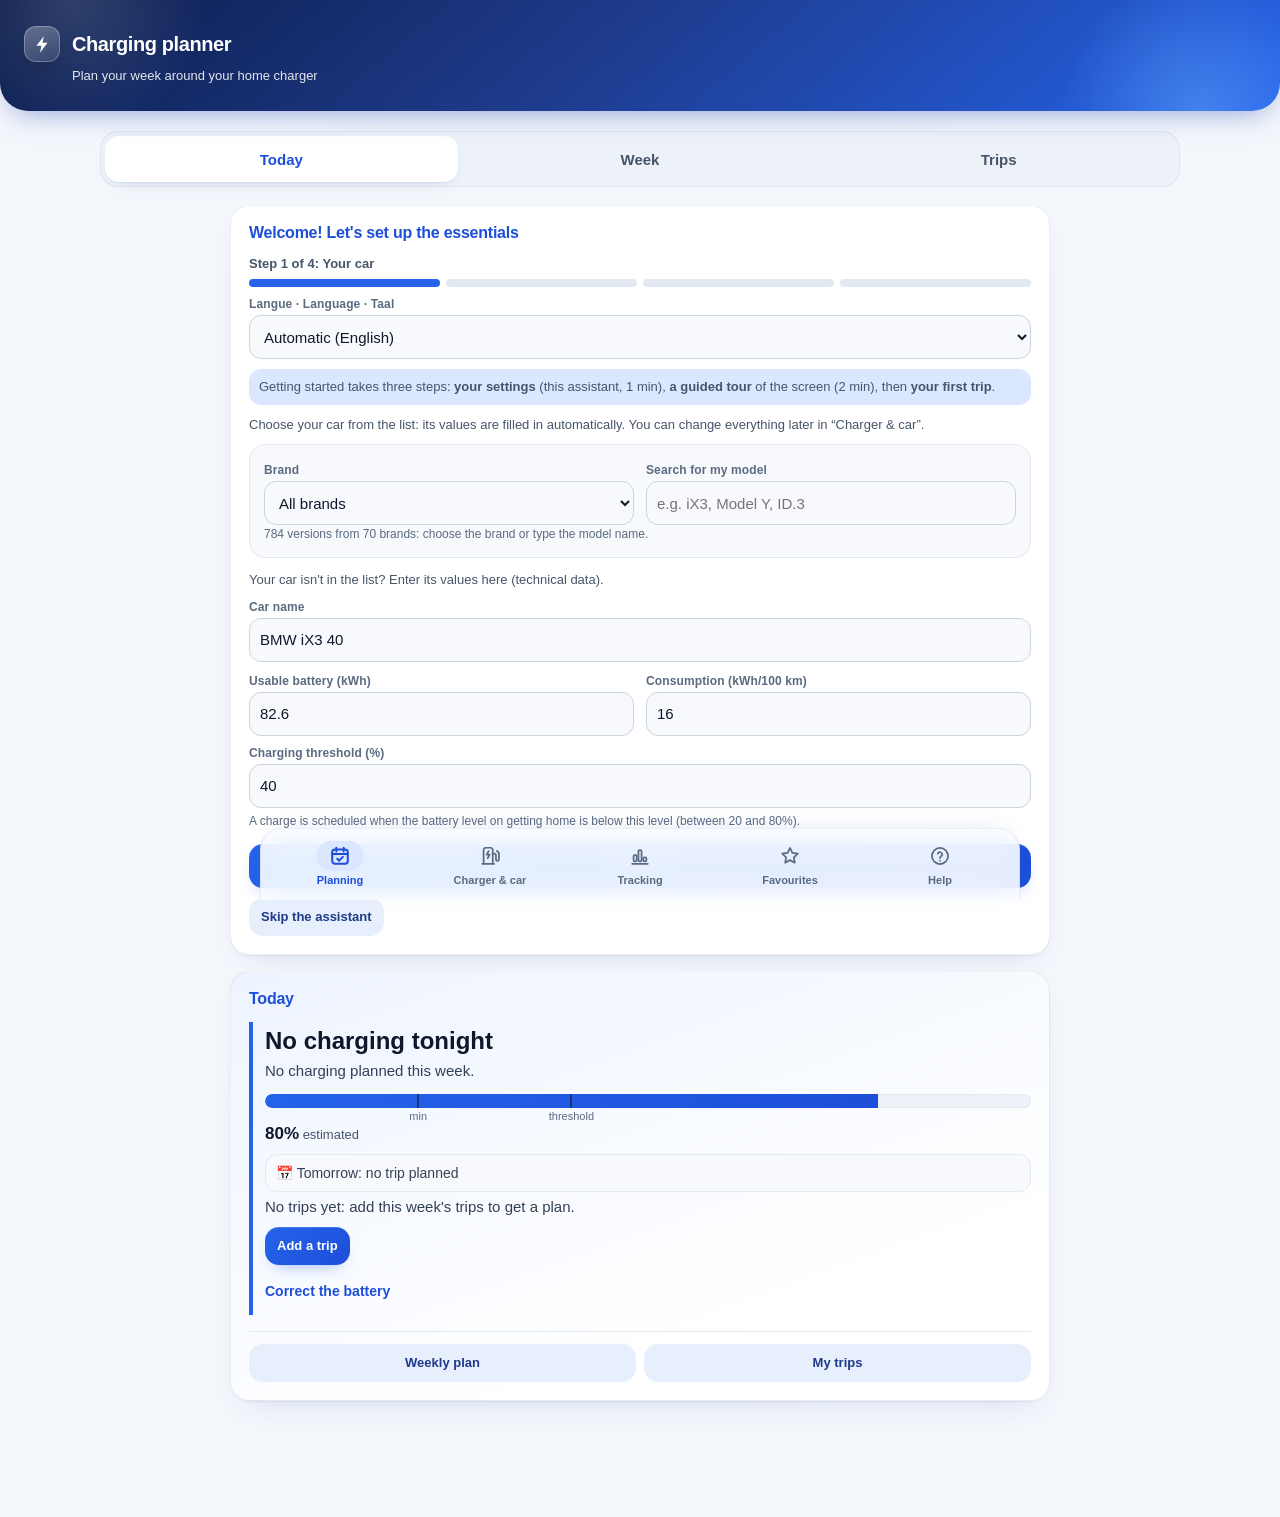
==== commit a2360227: "Add files via upload" ====
--- a/index.html
+++ b/index.html
@@ -376,6 +376,11 @@
   #printSheet th{background:#eee}
   #printSheet .r{text-align:right}
   #printSheet tr{break-inside:avoid}
+  #printSheet .nfHead{display:flex;justify-content:space-between;gap:12pt;margin:8pt 0 12pt;font-size:11pt}
+  #printSheet .nfHead div{flex:1}
+  #printSheet .nfTot td,#printSheet .nfTot th{font-weight:700;background:#f4f4f4}
+  #printSheet .nfSign{display:flex;gap:24pt;margin-top:28pt;font-size:11pt}
+  #printSheet .nfSign div{flex:1;border-top:1px solid #000;padding-top:4pt}
 }
 
 /* toast avec bouton « Annuler » : doit rester cliquable */
@@ -724,6 +729,74 @@
 :root[data-contrast="high"] .choice button.on,:root[data-contrast="high"] .modeSwitch button.on,:root[data-contrast="high"] .vehTabs button.on,:root[data-contrast="high"] .dayPref button.on{background:#0b2a6b;border-color:var(--line);box-shadow:none}
 @media (prefers-color-scheme:dark){:root[data-contrast="high"]:not([data-theme="light"]) .choice button.on,:root[data-contrast="high"]:not([data-theme="light"]) .modeSwitch button.on,:root[data-contrast="high"]:not([data-theme="light"]) .vehTabs button.on,:root[data-contrast="high"]:not([data-theme="light"]) .dayPref button.on{background:#1e40af}}
 :root[data-contrast="high"][data-theme="dark"] .choice button.on,:root[data-contrast="high"][data-theme="dark"] .modeSwitch button.on,:root[data-contrast="high"][data-theme="dark"] .vehTabs button.on,:root[data-contrast="high"][data-theme="dark"] .dayPref button.on{background:#1e40af}
+
+/* ===================== v5.8 : sous-onglets, mode Avancé allégé, lecture plus aérée ===================== */
+.sv{display:flex;flex-direction:column;gap:16px}
+.sv[hidden]{display:none}
+.svNav[data-n="2"]{grid-template-columns:1fr 1fr}
+.svNav[hidden]{display:none}
+/* mode Avancé : explications masquées, affichées par le « ? » de la carte ou de la rubrique */
+body.lvl2 .ex{display:none}
+body.lvl2 .exOn .ex{display:block}
+body.lvl2 .exOn .lvLegend.ex{display:flex}
+body:not(.lvl2) .qmEx{display:none}
+/* rubriques à l'intérieur des cartes : séparateur discret et plus d'air */
+.slotsBox,.levels{margin-top:18px;padding-top:16px;border-top:1px solid var(--line2)}
+.slotsBox.sb0{margin-top:0;padding-top:0;border-top:none}
+.slotsBox h3,.levels h3{font-size:calc(14px*var(--fs,1));font-weight:700;color:var(--text);letter-spacing:-.01em}
+.modelPick{border-color:var(--line2);border-radius:16px;padding:14px}
+.card h2{margin-bottom:14px}
+.cardHead{margin-bottom:10px}
+.field label{letter-spacing:.01em}
+.grid{gap:12px}
+.hint,.note{line-height:1.5}
+main{gap:18px}
+.tab{gap:18px}
+.sv{gap:18px}
+.calcBig{border-radius:16px}
+
+/* ===================== v5.9 : « Ce soir » résumé, barre de batterie, bandeaux, semaine en grille ===================== */
+#pv-today{max-width:820px;margin:0 auto;width:100%}
+.tnBar{margin-top:12px}
+.tnTrack{position:relative;height:14px;border-radius:999px;background:var(--surface3);box-shadow:inset 0 0 0 1px var(--line2);overflow:hidden}
+.tnFill{position:absolute;left:0;top:0;bottom:0;border-radius:999px 0 0 999px;background:var(--brand-grad)}
+.tnFill.mid{background:linear-gradient(135deg,#f59e0b,#d97706)}
+.tnFill.low{background:linear-gradient(135deg,#ef4444,#dc2626)}
+.tnAdd{position:absolute;top:0;bottom:0;background:repeating-linear-gradient(135deg,var(--accent) 0 5px,transparent 5px 9px);opacity:.55}
+.tnTick{position:absolute;top:-2px;bottom:-2px;width:2px;margin-left:-1px;background:var(--text);opacity:.55}
+.tnTicks{position:relative;height:16px;font-size:calc(11px*var(--fs,1));color:var(--muted)}
+.tnTicks span{position:absolute;top:2px;transform:translateX(-50%);white-space:nowrap}
+.tnNums{display:flex;justify-content:space-between;align-items:baseline;gap:8px;font-size:calc(13px*var(--fs,1));color:var(--muted2)}
+.tnNums b{font-size:calc(17px*var(--fs,1));color:var(--text);font-variant-numeric:tabular-nums}
+.tnNums>b{color:var(--brand-text)}
+.tnTom{font-size:calc(14px*var(--fs,1));color:var(--text2);margin-top:10px;line-height:1.45;padding:8px 10px;border-radius:12px;background:var(--surface2);border:1px solid var(--line2)}
+.tnFold{display:flex;flex-wrap:wrap;gap:0 18px;margin-top:4px}
+.tnFold details{flex:1 1 100%}
+.tnFold details:not([open]){flex:0 0 auto}
+.tnFold .tnDet{margin-top:0}
+.tnFix summary{cursor:pointer;min-height:44px;display:flex;align-items:center;font-weight:700;color:var(--brand-text);font-size:calc(14px*var(--fs,1));list-style-position:inside}
+.tnFix .tnBatt{margin-top:2px}
+.propCard{padding:12px 14px}
+.bnTitle{font-size:calc(12px*var(--fs,1))!important;text-transform:uppercase;letter-spacing:.06em;color:var(--muted)!important;margin-bottom:6px!important}
+.propCard .propRow{border:none;background:none;padding:0;margin-top:6px}
+.propCard .propRow+.propRow{border-top:1px solid var(--line2);padding-top:10px}
+.propTxt{font-size:calc(14px*var(--fs,1));line-height:1.45}
+.propBtns{display:flex;flex-wrap:wrap;gap:6px;margin-top:8px}
+.propFix{margin-top:8px}
+.regionCard .note{margin-bottom:6px}
+.wkViewSeg{max-width:360px;margin:0 0 4px}
+.wvOff{display:none!important}
+.hdList{list-style:none;margin:6px 0 0;padding:0}
+.hdList li{display:flex;flex-wrap:wrap;align-items:center;justify-content:space-between;gap:6px 10px;padding:8px 0;border-top:1px solid var(--line2);font-size:calc(14px*var(--fs,1))}
+.hdList li:first-child{border-top:none}
+.grid.g3{grid-template-columns:1fr 1fr 1fr;align-items:end}
+@media (max-width:380px){.grid.g3{grid-template-columns:1fr 1fr}}
+.mItems{margin:0 0 14px;padding-left:20px}.mItems li{margin:5px 0}.mItems[hidden]{display:none}
+.ctOnly[hidden]{display:none!important}
+.seg button[hidden]{display:none}
+:root[data-contrast="high"] .tnTrack{box-shadow:inset 0 0 0 2px var(--text)}
+:root[data-contrast="high"] .tnAdd{opacity:.9}
+.noteAcc{margin-top:12px}
 </style>
 </head>
 <body>
@@ -746,6 +819,19 @@
     <!-- vue 1 : l'essentiel, ce qu'il faut faire ce soir -->
     <div class="pv" id="pv-today" role="tabpanel" aria-labelledby="pvt-today">
       <section class="card wizCard" id="wizCard" hidden aria-labelledby="wizTitle"></section>
+      <section class="card regionCard" id="regionCard" hidden aria-labelledby="regionTitle">
+        <h2 id="regionTitle">Où habitez-vous ?</h2>
+        <p class="note">Les heures creuses, les jours fériés et le remboursement officiel dépendent du pays. En Wallonie, par exemple, les heures creuses vont depuis 2026 de 22 h à 7 h et de 11 h à 17 h, tous les jours. Choisissez votre pays : l'appli règle tout cela pour vous.</p>
+        <div class="seg seg4 placeSeg" role="group" aria-labelledby="regionTitle">
+          <button type="button" data-place="BE-wal">Wallonie</button><button type="button" data-place="BE-bru">Bruxelles</button><button type="button" data-place="BE-fla">Flandre</button><button type="button" data-place="FR">France</button>
+          <button type="button" data-place="NL">Pays-Bas</button><button type="button" data-place="LU">Luxembourg</button><button type="button" data-place="DE">Allemagne</button><button type="button" data-place="other">Autre pays</button>
+        </div>
+        <div class="row" style="margin-top:8px"><button type="button" class="btn sec small" data-place="later">Plus tard</button></div>
+      </section>
+      <section class="card propCard advOnly" id="carPropCard" hidden aria-labelledby="carPropTitle">
+      <h2 id="carPropTitle" class="bnTitle">Recharge détectée</h2>
+      <div id="carProps"></div>
+    </section>
       <div class="cols" id="todayCols">
         <div class="col">
     <div class="card tonight" id="tonightCard" data-blk="tonight">
@@ -753,31 +839,28 @@
       <div id="tonight"></div>
       <div class="tnLinks" data-blk="tn.links"><button type="button" class="btn sec small" data-gopv="week">Plan de la semaine</button><button type="button" class="btn sec small" data-gopv="trips" id="tnTrips">Mes trajets</button></div>
     </div>
-    <section class="card advOnly" id="carPropCard" hidden aria-labelledby="carPropTitle">
-      <h2 id="carPropTitle">Recharge détectée</h2>
-      <div id="carProps"></div>
-    </section>
     <div class="card warnCard" id="backupCard" data-blk="backup" hidden>
       <h2>Pensez à sauvegarder vos données</h2>
       <p class="note" id="backupTxt"></p>
       <div class="row" style="margin-top:10px"><button type="button" class="btn small" id="backupNow">Sauvegarder maintenant</button><button type="button" class="btn sec small" id="backupLater">Plus tard</button></div>
     </div>
         </div>
-        <div class="col">
-    <div class="card fullOnly" data-blk="grid">
-      <div class="cardHead"><h2>Semaine en un coup d'œil</h2><button type="button" class="qm" data-help="help-grid" aria-expanded="false" aria-controls="help-grid" aria-label="Aide : semaine en un coup d'œil">?</button></div>
-      <div class="hint helpBox" id="help-grid" hidden>Chaque colonne est un jour, de 0 h en haut à 24 h en bas. Les blocs colorés sont les recharges à domicile (les hachurés viennent d'autres membres du foyer). Deux blocs côte à côte se chevauchent : la borne ne charge qu'un véhicule à la fois. Le fond teinté marque les heures creuses.</div>
-      <div id="weekGrid"></div>
-      <div class="gridDetail" id="gridDetail" role="status"></div>
-      <div class="legend" id="gridLegend"></div>
-      <details class="gridList"><summary>Voir la même semaine sous forme de liste</summary><ul id="gridList"></ul></details>
-    </div>
-        </div>
       </div>
     </div>
 
     <!-- vue 2 : le détail de la semaine -->
     <div class="pv" id="pv-week" role="tabpanel" aria-labelledby="pvt-week" hidden>
+      <div class="seg wkViewSeg fullOnly" id="wkView" role="group" aria-label="Affichage de la semaine">
+        <button type="button" data-wv="list" class="on" aria-pressed="true">Liste</button><button type="button" data-wv="grid" aria-pressed="false">Grille</button>
+      </div>
+      <div class="card fullOnly" id="gridCard" data-blk="grid">
+        <div class="cardHead"><h2>Semaine en un coup d'œil</h2><button type="button" class="qm" data-help="help-grid" aria-expanded="false" aria-controls="help-grid" aria-label="Aide : semaine en un coup d'œil">?</button></div>
+        <div class="hint helpBox" id="help-grid" hidden>Chaque colonne est un jour, de 0 h en haut à 24 h en bas. Les blocs colorés sont les recharges à domicile (les hachurés viennent d'autres membres du foyer). Deux blocs côte à côte se chevauchent : la borne ne charge qu'un véhicule à la fois. Le fond teinté marque les heures creuses.</div>
+        <div id="weekGrid"></div>
+        <div class="gridDetail" id="gridDetail" role="status"></div>
+        <div class="legend" id="gridLegend"></div>
+        <details class="gridList"><summary>Voir la même semaine sous forme de liste</summary><ul id="gridList"></ul></details>
+      </div>
       <div class="cols modeRoute">
         <div class="col">
         <div class="card">
@@ -808,7 +891,7 @@
     </div>
         </div>
         <div class="col">
-        <div class="card" data-blk="plan">
+        <div class="card wkList" data-blk="plan">
           <h2>Plan de recharge</h2>
           <div id="planList"></div>
         </div>
@@ -816,7 +899,7 @@
       </div>
       <div class="cols modeSched">
         <div class="col">
-        <div class="card">
+        <div class="card wkList">
           <h2>Calendrier de la semaine</h2>
           <div id="schedDays" style="margin-top:8px"></div>
         </div>
@@ -916,6 +999,24 @@
           <div class="row" style="margin-top:10px"><button type="button" class="btn small" id="wiRun">Simuler ce trajet</button></div>
           <div class="wiOut" id="wiOut" role="status" aria-live="polite"></div>
         </div>
+        <div class="card fullOnly" id="awayCard" data-blk="away">
+          <div class="cardHead"><h2>Congés et jours fériés</h2><button type="button" class="qm" data-help="help-away" aria-expanded="false" aria-controls="help-away" aria-label="Aide : congés et jours fériés">?</button></div>
+          <div class="hint helpBox" id="help-away" hidden>Pendant un congé, vos trajets habituels ne comptent pas : le plan ne prévoit pas de recharge pour eux. Les jours fériés de votre pays font de même, sauf si vous gardez vos trajets ce jour-là. Un trajet exceptionnel s'ajoute toujours dans « Et si… ? ».</div>
+          <h3 class="sub0">Mes congés et absences</h3>
+          <div id="awayList"></div>
+          <div class="grid" style="margin-top:8px">
+            <div class="field"><label for="awayFrom">Du</label><input type="date" id="awayFrom"></div>
+            <div class="field"><label for="awayTo">Au</label><input type="date" id="awayTo"></div>
+            <div class="field full"><label for="awayLabel">Nom (facultatif)</label><input type="text" id="awayLabel" maxlength="40" placeholder="ex. Vacances d'hiver"></div>
+          </div>
+          <div class="row" style="margin-top:8px"><button type="button" class="btn sec small" id="awayAdd">Ajouter la période</button></div>
+          <div class="hint" id="awayMsg" role="status"></div>
+          <div class="slotsBox">
+            <h3>Jours fériés</h3>
+            <div class="checkRow"><input type="checkbox" id="hdSkip"><label for="hdSkip">Sauter mes trajets habituels les jours fériés</label></div>
+            <div id="hdList"></div>
+          </div>
+        </div>
         </div>
       </div>
       <div class="cols modeSched">
@@ -947,7 +1048,7 @@
           <h2>Tarifs &amp; borne (rappel)</h2>
           <div class="kpi" id="schedInfo"></div>
           <div class="note" id="schedInfoNote" style="margin-top:8px"></div>
-          <div class="note" style="margin-top:10px">La frise montre le jour choisi dans « Ajouter un créneau de charge ».</div>
+          <div class="note ex" style="margin-top:10px">La frise montre le jour choisi dans « Ajouter un créneau de charge ».</div>
           <div class="timeline" id="schedTimeline" role="img" aria-label="Journée de 24 heures avec heures creuses et créneaux de charge"></div>
           <div class="tlScale"><span>00h</span><span>06h</span><span>12h</span><span>18h</span><span>24h</span></div>
           <div class="legend" id="schedLegend"></div>
@@ -969,7 +1070,7 @@
         <input type="url" id="calUrl" placeholder="https://calendar.google.com/calendar/ical/…" autocomplete="off" spellcheck="false"></div>
       <div class="checkRow"><input type="checkbox" id="calRemember" checked><label for="calRemember">Mémoriser cette adresse sur cet appareil</label></div>
       <div class="advOnly"><div class="toggle"><label for="calProxy">Essayer un proxy public si l'accès direct est bloqué</label><input type="checkbox" id="calProxy" checked></div>
-      <div class="hint warn">Google n'autorise pas la lecture directe de l'agenda depuis une page web. Les proxys publics (api.allorigins.win, corsproxy.io, api.codetabs.com) sont souvent indisponibles ou bloqués, et ils peuvent lire tout votre agenda : décochez l'option pour l'éviter. Plus fiable et privé : votre relais personnel (ci-dessous) ou un fichier .ics.</div>
+      <div class="hint warn ex">Google n'autorise pas la lecture directe de l'agenda depuis une page web. Les proxys publics (api.allorigins.win, corsproxy.io, api.codetabs.com) sont souvent indisponibles ou bloqués, et ils peuvent lire tout votre agenda : décochez l'option pour l'éviter. Plus fiable et privé : votre relais personnel (ci-dessous) ou un fichier .ics.</div>
       <div class="field" style="margin-top:8px"><label for="calRelay">Mon relais personnel (facultatif)</label>
         <input type="url" id="calRelay" placeholder="https://mon-relais-agenda.xxxx.workers.dev" autocomplete="off" spellcheck="false" aria-describedby="calRelayMsg"></div>
       <div class="calRow"><button type="button" class="btn sec small" id="calRelayTest">Tester le relais</button></div>
@@ -999,6 +1100,12 @@
 
   <!-- BORNE & VEHICULE -->
   <section class="tab" id="tab-veh" tabindex="-1">
+   <div class="subnav svNav" role="tablist" aria-label="Rubriques de Borne &amp; véhicule" id="vehNav">
+    <button type="button" role="tab" id="svt-veh-car" data-svtab="veh" data-sv="car" aria-selected="true" aria-controls="sv-veh-car">Voiture</button>
+    <button type="button" role="tab" id="svt-veh-charge" data-svtab="veh" data-sv="charge" aria-selected="false" aria-controls="sv-veh-charge" tabindex="-1">Recharge</button>
+    <button type="button" role="tab" id="svt-veh-tarifs" data-svtab="veh" data-sv="tarifs" aria-selected="false" aria-controls="sv-veh-tarifs" tabindex="-1">Tarifs</button>
+   </div>
+   <div class="sv" id="sv-veh-car" role="tabpanel" aria-labelledby="svt-veh-car" data-svtab="veh" data-sv="car">
    <div class="cols"><div class="col">
     <div class="card">
       <h2>Véhicules</h2>
@@ -1013,7 +1120,7 @@
           </div>
           <div class="note" id="vModelCount" role="status"></div>
           <ul class="mList" id="vModelList" data-evctx="veh" aria-label="Modèles trouvés"></ul>
-          <div class="note" id="vModelNote"></div>
+          <div class="note ex" id="vModelNote"></div>
         </div>
         <div class="grid">
           <div class="field full"><label for="vName">Nom</label><input type="text" id="vName" maxlength="40"></div>
@@ -1026,10 +1133,10 @@
           <div class="cardHead"><h3>Niveaux de batterie</h3><button type="button" class="qm" data-help="help-levels" aria-expanded="false" aria-controls="help-levels" aria-label="Aide : niveaux de batterie">?</button></div>
           <div class="hint helpBox" id="help-levels" hidden>Trois niveaux pilotent le plan. Le <b>minimum</b> est une alarme : l'appli vous avertit si un trajet ferait descendre la batterie dessous. Le <b>seuil de recharge</b> décide si une recharge est utile : quand vous rentrez avec plus que ce seuil, rien n'est programmé ; avec moins, une recharge est prévue (au prochain jour préféré si c'est sans risque). La <b>cible</b> est le niveau visé quand une recharge a lieu. Si le trajet du lendemain l'exige, la recharge est programmée même au-dessus du seuil.</div>
           <div class="lvBar" id="lvBar" aria-hidden="true"></div>
-          <ul class="lvLegend" id="lvLegend"></ul>
-          <div class="field"><label for="vMin">Minimum, alarme (%)</label><input type="number" id="vMin" min="0" max="90" step="1" inputmode="numeric" aria-describedby="vMinNote"><div class="note" id="vMinNote">Avertissement si la batterie risque de descendre en dessous.</div></div>
-          <div class="field"><label for="vTrig">Seuil de recharge (%)</label><input type="number" id="vTrig" min="0" max="100" step="1" inputmode="numeric" aria-describedby="vTrigNote"><div class="note" id="vTrigNote">On ne programme une recharge que si la batterie prévue en rentrant est en dessous.</div></div>
-          <div class="field"><label for="vTarget">Charge cible (%)</label><input type="number" id="vTarget" min="10" max="100" step="1" inputmode="numeric" aria-describedby="vTargetNote"><div class="note" id="vTargetNote">Niveau visé quand une recharge a lieu.</div></div>
+          <ul class="lvLegend ex" id="lvLegend"></ul>
+          <div class="field"><label for="vMin">Minimum, alarme (%)</label><input type="number" id="vMin" min="0" max="90" step="1" inputmode="numeric" aria-describedby="vMinNote"><div class="note ex" id="vMinNote">Avertissement si la batterie risque de descendre en dessous.</div></div>
+          <div class="field"><label for="vTrig">Seuil de recharge (%)</label><input type="number" id="vTrig" min="0" max="100" step="1" inputmode="numeric" aria-describedby="vTrigNote"><div class="note ex" id="vTrigNote">On ne programme une recharge que si la batterie prévue en rentrant est en dessous.</div></div>
+          <div class="field"><label for="vTarget">Charge cible (%)</label><input type="number" id="vTarget" min="10" max="100" step="1" inputmode="numeric" aria-describedby="vTargetNote"><div class="note ex" id="vTargetNote">Niveau visé quand une recharge a lieu.</div></div>
         </div>
         <div class="row" style="margin-top:12px"><button type="button" class="btn danger small" id="vDel">Supprimer ce véhicule</button></div>
       </div>
@@ -1049,104 +1156,7 @@
       </div>
     </div>
 
-    <div class="card" data-blk="veh.strategy">
-      <h2>Stratégie de recharge</h2>
-      <div class="cardHead"><h3 class="sub0">Jours préférés de charge</h3><button type="button" class="qm" data-help="help-pref" aria-expanded="false" aria-controls="help-pref" aria-label="Aide : jours préférés de charge">?</button></div>
-      <div class="hint helpBox" id="help-pref" hidden>Choisissez les jours où vous préférez brancher la voiture (par exemple ceux où vous êtes à la maison tôt). Une recharge n'est quand même programmée que si elle est nécessaire : batterie sous le seuil, ou trajet du lendemain trop long. Si la batterie passe sous le seuil un autre jour, la recharge attend le prochain jour préféré, sauf risque de passer sous le minimum. Sans jour choisi, la recharge démarre dès que le seuil est atteint.</div>
-      <div class="dayPref" id="dayPref" role="group" aria-label="Jours préférés de charge"></div>
-      <div class="hint" id="prefNote" role="status"></div>
-      <div class="slotsBox advOnly">
-        <div class="cardHead"><h3>Avant un long trajet</h3><button type="button" class="qm" data-help="help-strategy" aria-expanded="false" aria-controls="help-strategy" aria-label="Aide : avant un long trajet">?</button></div>
-        <div class="hint helpBox" id="help-strategy" hidden>« Relever la charge » : si le trajet de demain, parti de la charge cible, ferait descendre la batterie sous le minimum, le plan charge davantage ce soir (jusqu'à 100 %) et vous l'indique. « Fin de charge » : au-dessus de 80 %, laisser la batterie pleine pendant des heures la fatigue ; le plan peut donc terminer la charge peu avant le départ, au prix d'un coût parfois un peu plus élevé.</div>
-        <div class="checkRow"><input type="checkbox" id="autoBoost"><label for="autoBoost">Relever la charge la veille d'un long trajet</label></div>
-        <div class="field" style="margin-top:8px"><label for="finish">Charge au-dessus de 80 % : fin de charge</label>
-          <select id="finish"><option value="cheap">Au moins cher</option><option value="balanced">Compromis (jusqu'à +15 % de coût)</option><option value="late">Au plus près du départ</option></select></div>
-      </div>
-    </div>
-
-    <div class="card" data-blk="veh.home">
-      <h2>Borne &amp; domicile</h2>
-      <div class="field"><label for="homeAddr">Adresse du domicile (départ de chaque trajet)</label>
-        <input type="text" id="homeAddr" placeholder="Rue, numéro, code postal, commune" autocomplete="address-line1"></div>
-      <div class="row" style="margin-top:8px"><button type="button" class="btn sec small" id="homeCheck">Vérifier l'adresse</button></div>
-      <div class="dist" id="homeInfo" role="status"></div>
-      <div class="hint">Si l'adresse n'est pas reconnue, saisissez à la place des coordonnées GPS, par exemple 50.3123, 4.1234 (à copier depuis Google Maps : clic droit sur le lieu).</div>
-      <div class="grid" style="margin-top:10px">
-        <div class="field"><label for="borneKw">Puissance de la borne (kW)</label><input type="number" id="borneKw" min="1" max="50" step="0.1" inputmode="decimal"></div>
-        <div class="field fullOnly"><label for="eff">Rendement de charge (%)</label><input type="number" id="eff" min="50" max="100" step="1" inputmode="numeric"></div>
-      </div>
-      <div class="hint">La puissance utilisée est la plus petite entre la borne et le chargeur embarqué. Le rendement tient compte des pertes entre le compteur et la batterie.</div>
-    </div>
-
    </div><div class="col">
-    <div class="card" data-blk="tarifs">
-      <h2>Tarifs électricité</h2>
-      <div class="seg advOnly" id="tmodeChoice">
-        <button type="button" data-tm="bi" class="on" aria-pressed="true">Heures pleines / creuses</button>
-        <button type="button" data-tm="hourly" aria-pressed="false">Tarif horaire</button>
-      </div>
-      <div id="tBi">
-        <div class="grid" style="margin-top:10px">
-          <div class="field"><label for="tHp">Heures pleines (€/kWh)</label><input type="number" id="tHp" min="0" max="5" step="0.001" inputmode="decimal"></div>
-          <div class="field"><label for="tHc">Heures creuses (€/kWh)</label><input type="number" id="tHc" min="0" max="5" step="0.001" inputmode="decimal"></div>
-        </div>
-        <div class="slotsBox">
-          <h3>Plages d'heures creuses (en semaine)</h3>
-          <div id="hcSlotsBox"></div>
-          <div class="row" style="margin-top:8px"><button type="button" class="btn sec small" id="addHcSlot">+ Ajouter une plage</button></div>
-          <div class="checkRow"><input type="checkbox" id="hcWeekend"><label for="hcWeekend">Week-end entièrement en heures creuses</label></div>
-          <div class="hint">En Belgique, on parle souvent de tarif jour/nuit (bi-horaire). Vérifiez les plages sur votre facture ou auprès de votre gestionnaire de réseau.</div>
-        </div>
-      </div>
-      <div id="tHourly" hidden>
-        <div class="hint" style="margin-top:10px">Un prix par heure, pour un contrat dynamique ou à plusieurs plages. Pour un contrat dynamique, collez les 24 prix du jour (de 00h à 23h) : l'appli les utilise comme profil type de la semaine.</div>
-        <div class="seg" id="hrTabs" style="margin-top:8px">
-          <button type="button" data-hr="wk" class="on" aria-pressed="true">Semaine</button>
-          <button type="button" data-hr="we" aria-pressed="false">Week-end</button>
-        </div>
-        <div class="hrGrid" id="hrGrid"></div>
-        <div class="field" style="margin-top:10px"><label for="hrPaste">Coller 24 prix (€/kWh, séparés par un espace, un point-virgule ou un retour à la ligne)</label>
-          <textarea id="hrPaste" rows="2" spellcheck="false" placeholder="0,21 0,19 0,18 …"></textarea></div>
-        <div class="calRow">
-          <button type="button" class="btn sec small" id="hrApply">Appliquer les prix collés</button>
-          <button type="button" class="btn sec small" id="hrFromBi">Partir du tarif pleines/creuses</button>
-          <button type="button" class="btn sec small" id="hrCopy">Copier vers l'autre profil</button>
-        </div>
-        <div class="hint" id="hrMsg" role="status"></div>
-      </div>
-      <div class="slotsBox advOnly" data-blk="refund">
-        <div class="cardHead"><h3>Remboursement employeur (plan cafétéria)</h3><button type="button" class="qm" data-help="help-refund" aria-expanded="false" aria-controls="help-refund" aria-label="Aide : remboursement employeur">?</button></div>
-        <div class="hint helpBox" id="help-refund" hidden>Si votre employeur rembourse la recharge à domicile au tarif CREG, l'appli compare ce remboursement à votre coût réel d'électricité. Le remboursement est calculé sur les kWh pris au réseau pour les recharges à domicile.</div>
-        <div class="checkRow"><input type="checkbox" id="refundOn"><label for="refundOn">Calculer le remboursement</label></div>
-        <div class="field" style="margin-top:8px"><label for="refund">Tarif de remboursement (€/kWh)</label><input type="number" id="refund" min="0" max="5" step="0.001" inputmode="decimal"></div>
-      </div>
-    </div>
-
-    <div class="card advOnly" id="solCard" data-blk="solar">
-      <div class="cardHead"><h2>Surplus solaire</h2><button type="button" class="qm" data-help="help-sol" aria-expanded="false" aria-controls="help-sol" aria-label="Aide : surplus solaire">?</button></div>
-      <div class="hint helpBox" id="help-sol" hidden>Si vous avez des panneaux solaires, une partie de la recharge de jour peut être couverte par votre production. Indiquez la plage d'ensoleillement, le prix de votre électricité solaire (le manque à gagner de l'injection, souvent de 0,03 à 0,08 €/kWh) et la part de la recharge réellement couverte par le soleil ; le reste vient du réseau au tarif en vigueur. L'appli ne connaît ni votre production ni la météo : c'est un ordre de grandeur. Cela joue surtout les jours sans trajet, quand la voiture reste à la maison.</div>
-      <div class="checkRow"><input type="checkbox" id="solOn"><label for="solOn">J'ai des panneaux solaires : charger de préférence en journée</label></div>
-      <div id="solBox">
-        <div class="grid" style="margin-top:10px">
-          <div class="field"><label for="solFrom">Soleil de</label><select id="solFrom"></select></div>
-          <div class="field"><label for="solTo">jusqu'à</label><select id="solTo"></select></div>
-          <div class="field"><label for="solPrice">Prix du solaire (€/kWh)</label><input type="number" id="solPrice" min="0" max="5" step="0.001" inputmode="decimal"></div>
-          <div class="field"><label for="solShare">Part couverte (%)</label><input type="number" id="solShare" min="0" max="100" step="5" inputmode="numeric"></div>
-          <div class="field full"><label for="solMonths">Mois concernés</label><select id="solMonths"><option value="summer">Avril à septembre</option><option value="wide">Mars à octobre</option><option value="all">Toute l'année</option></select></div>
-        </div>
-      </div>
-      <div class="note" id="solNote" style="margin-top:8px"></div>
-    </div>
-
-    <div class="card fullOnly" id="fuelCard" data-blk="fuel">
-      <div class="cardHead"><h2>Comparaison avec l'essence ou le diesel</h2><button type="button" class="qm" data-help="help-fuel" aria-expanded="false" aria-controls="help-fuel" aria-label="Aide : comparaison avec l'essence ou le diesel">?</button></div>
-      <div class="hint helpBox" id="help-fuel" hidden>Pour savoir ce que vous économisez : indiquez la consommation d'un véhicule thermique comparable et le prix du litre. L'appli compare ensuite le coût de vos kilomètres en électrique (recharge à domicile) à celui du carburant. Les recharges hors domicile ne sont pas comptées.</div>
-      <div class="grid">
-        <div class="field"><label for="fuelL">Consommation (L/100 km)</label><input type="number" id="fuelL" min="1" max="30" step="0.1" inputmode="decimal"></div>
-        <div class="field"><label for="fuelPrice">Prix du litre (€)</label><input type="number" id="fuelPrice" min="0.5" max="5" step="0.01" inputmode="decimal"></div>
-      </div>
-    </div>
-
     <div class="card advOnly" id="carCard" data-blk="carData">
       <div class="cardHead"><h2>Batterie automatique (BMW CarData)</h2><button type="button" class="qm" data-help="help-car" aria-expanded="false" aria-controls="help-car" aria-label="Aide : batterie automatique BMW CarData">?</button></div>
       <div class="hint helpBox" id="help-car" hidden>BMW CarData permet de lire, avec votre accord, la batterie de votre voiture. Une page web ne peut pas appeler BMW directement : il faut un petit relais personnel et gratuit (à déployer sur Cloudflare Workers, mode d'emploi pas à pas dans l'onglet Aide). Seul ce relais, que vous contrôlez, détient la connexion à votre compte BMW ; l'appli ne garde que son adresse et une clé. BMW limite les lectures à 50 par jour : l'appli lit au plus toutes les 10 minutes, à l'ouverture. Si la voiture ne remonte pas de batterie, l'appli continue de fonctionner comme avant, avec la saisie manuelle.</div>
@@ -1167,6 +1177,17 @@
       <div class="checkRow"><input type="checkbox" id="carJournal"><label for="carJournal">Détecter les recharges terminées et me les proposer pour le journal</label></div>
       <div class="checkRow"><input type="checkbox" id="carJAuto"><label for="carJAuto">Les ajouter au journal sans confirmation (énergie estimée)</label></div>
       <div class="note" id="carNote"></div>
+      <div class="slotsBox" id="pushBox">
+        <div class="cardHead"><h3>Notifications</h3><button type="button" class="qm" data-help="help-push" aria-expanded="false" aria-controls="help-push" aria-label="Aide : notifications">?</button></div>
+        <div class="hint helpBox" id="help-push" hidden>Votre relais vous prévient, même appli fermée : « Branchez ce soir » à votre heure de retour quand une recharge est prévue, puis, en lisant la voiture, si la recharge n'a pas démarré, quand elle est terminée et si la batterie passe sous votre minimum. Il faut l'appli installée sur le téléphone, le relais à jour et son déclencheur Cron toutes les 5 minutes. Chaque vérification utilise une lecture BMW (quelques-unes par jour).</div>
+        <div class="checkRow"><input type="checkbox" id="pushOn"><label for="pushOn">Recevoir les notifications sur ce téléphone</label></div>
+        <div class="checkRow"><input type="checkbox" id="push-plug"><label for="push-plug">« Branchez ce soir » (à votre heure de retour)</label></div>
+        <div class="checkRow"><input type="checkbox" id="push-start"><label for="push-start">La recharge n'a pas démarré</label></div>
+        <div class="checkRow"><input type="checkbox" id="push-end"><label for="push-end">Recharge terminée (avec les kWh pour le journal)</label></div>
+        <div class="checkRow"><input type="checkbox" id="push-low"><label for="push-low">Batterie sous le minimum</label></div>
+        <div class="row" style="margin-top:8px"><button type="button" class="btn sec small" id="pushTest">Envoyer une notification d'essai</button></div>
+        <div class="hint" id="pushMsg" role="status"></div>
+      </div>
     </div>
 
     <div class="card fullOnly" id="tipsCard" data-blk="tips">
@@ -1177,7 +1198,7 @@
 
     <div class="card fullOnly" data-blk="calc">
       <h2>Calculateur rapide</h2>
-      <div class="hint">Temps et coût d'une recharge à la borne pour le véhicule sélectionné ci-dessus.</div>
+      <div class="hint ex">Temps et coût d'une recharge à la borne pour le véhicule sélectionné ci-dessus.</div>
       <div class="pctGrid">
         <div class="field"><label for="cFrom">De (%)</label><input type="number" id="cFrom" min="0" max="100" step="1" value="20" inputmode="numeric"></div>
         <div class="field"><label for="cTo">À (%)</label><input type="number" id="cTo" min="0" max="100" step="1" value="80" inputmode="numeric"></div>
@@ -1186,10 +1207,170 @@
     </div>
 
    </div></div>
+   </div>
+   <div class="sv" id="sv-veh-charge" role="tabpanel" aria-labelledby="svt-veh-charge" data-svtab="veh" data-sv="charge" hidden>
+   <div class="cols"><div class="col">
+    <div class="card" data-blk="veh.strategy">
+      <h2>Stratégie de recharge</h2>
+      <div class="cardHead"><h3 class="sub0">Jours préférés de charge</h3><button type="button" class="qm" data-help="help-pref" aria-expanded="false" aria-controls="help-pref" aria-label="Aide : jours préférés de charge">?</button></div>
+      <div class="hint helpBox" id="help-pref" hidden>Choisissez les jours où vous préférez brancher la voiture (par exemple ceux où vous êtes à la maison tôt). Une recharge n'est quand même programmée que si elle est nécessaire : batterie sous le seuil, ou trajet du lendemain trop long. Si la batterie passe sous le seuil un autre jour, la recharge attend le prochain jour préféré, sauf risque de passer sous le minimum. Sans jour choisi, la recharge démarre dès que le seuil est atteint.</div>
+      <div class="dayPref" id="dayPref" role="group" aria-label="Jours préférés de charge"></div>
+      <div class="hint ex" id="prefNote" role="status"></div>
+      <div class="slotsBox advOnly">
+        <div class="cardHead"><h3>Avant un long trajet</h3><button type="button" class="qm" data-help="help-strategy" aria-expanded="false" aria-controls="help-strategy" aria-label="Aide : avant un long trajet">?</button></div>
+        <div class="hint helpBox" id="help-strategy" hidden>« Relever la charge » : si le trajet de demain, parti de la charge cible, ferait descendre la batterie sous le minimum, le plan charge davantage ce soir (jusqu'à 100 %) et vous l'indique. « Fin de charge » : au-dessus de 80 %, laisser la batterie pleine pendant des heures la fatigue ; le plan peut donc terminer la charge peu avant le départ, au prix d'un coût parfois un peu plus élevé.</div>
+        <div class="checkRow"><input type="checkbox" id="autoBoost"><label for="autoBoost">Relever la charge la veille d'un long trajet</label></div>
+        <div class="field" style="margin-top:8px"><label for="finish">Charge au-dessus de 80 % : fin de charge</label>
+          <select id="finish"><option value="cheap">Au moins cher</option><option value="balanced">Compromis (jusqu'à +15 % de coût)</option><option value="late">Au plus près du départ</option></select></div>
+      </div>
+    </div>
+
+   </div><div class="col">
+    <div class="card" data-blk="veh.home">
+      <h2>Borne &amp; domicile</h2>
+      <div class="field"><label for="homeAddr">Adresse du domicile (départ de chaque trajet)</label>
+        <input type="text" id="homeAddr" placeholder="Rue, numéro, code postal, commune" autocomplete="address-line1"></div>
+      <div class="row" style="margin-top:8px"><button type="button" class="btn sec small" id="homeCheck">Vérifier l'adresse</button></div>
+      <div class="dist" id="homeInfo" role="status"></div>
+      <div class="hint ex">Si l'adresse n'est pas reconnue, saisissez à la place des coordonnées GPS, par exemple 50.3123, 4.1234 (à copier depuis Google Maps : clic droit sur le lieu).</div>
+      <div class="grid" style="margin-top:10px">
+        <div class="field"><label for="borneKw">Puissance de la borne (kW)</label><input type="number" id="borneKw" min="1" max="50" step="0.1" inputmode="decimal"></div>
+        <div class="field fullOnly"><label for="eff">Rendement de charge (%)</label><input type="number" id="eff" min="50" max="100" step="1" inputmode="numeric"></div>
+        <div class="field full"><label for="conn">Raccordement de la maison</label>
+          <select id="conn" aria-describedby="connInfo"><option value="unk">Je ne sais pas</option><option value="mono">Monophasé 230 V</option><option value="t230">Triphasé 3×230 V</option><option value="t400">Triphasé 3×400 V + neutre</option></select></div>
+      </div>
+      <div class="note" id="connInfo" role="status" style="margin-top:6px"></div>
+      <div class="hint ex">Le raccordement est indiqué sur le compteur ou la facture : « 3N400 » ou « 3×400 V + N » (11 kW possibles), « 3×230 V » (7,4 kW au plus, souvent moins) ou « 1×230 V » (monophasé).</div>
+      <div class="hint ex">La puissance utilisée est la plus petite entre la borne, le chargeur de la voiture et le raccordement de la maison. Le rendement tient compte des pertes entre le compteur et la batterie.</div>
+    </div>
+
+   </div></div>
+   </div>
+   <div class="sv" id="sv-veh-tarifs" role="tabpanel" aria-labelledby="svt-veh-tarifs" data-svtab="veh" data-sv="tarifs" hidden>
+   <div class="cols"><div class="col">
+    <div class="card" data-blk="tarifs">
+      <h2>Tarifs électricité</h2>
+      <div class="grid">
+        <div class="field"><label for="country">Pays du domicile</label>
+          <select id="country" aria-describedby="regionNote"><option value="">À choisir</option><option value="BE">Belgique</option><option value="FR">France</option><option value="NL">Pays-Bas</option><option value="LU">Luxembourg</option><option value="DE">Allemagne</option><option value="other">Autre pays</option></select></div>
+        <div class="field" id="beRegionF" hidden><label for="beRegion">Région</label>
+          <select id="beRegion"><option value="">À choisir</option><option value="wal">Wallonie</option><option value="bru">Bruxelles</option><option value="fla">Flandre</option></select></div>
+      </div>
+      <div class="hint ex" id="regionNote">Il règle les plages d'heures creuses par défaut, le remboursement officiel et les jours fériés.</div>
+      <div class="seg fullOnly" id="tmodeChoice" role="group" aria-label="Type de contrat">
+        <button type="button" data-tm="bi" class="on" aria-pressed="true">Pleines / creuses</button>
+        <button type="button" data-tm="impact" aria-pressed="false">Tarif Impact</button>
+        <button type="button" data-tm="dyn" aria-pressed="false">Dynamique</button>
+        <button type="button" data-tm="hourly" class="advOnly" aria-pressed="false">Horaire</button>
+      </div>
+      <div id="tBi">
+        <div class="grid" style="margin-top:10px">
+          <div class="field"><label for="tHp">Heures pleines (€/kWh)</label><input type="number" id="tHp" min="0" max="5" step="0.001" inputmode="decimal"></div>
+          <div class="field"><label for="tHc">Heures creuses (€/kWh)</label><input type="number" id="tHc" min="0" max="5" step="0.001" inputmode="decimal"></div>
+        </div>
+        <div class="slotsBox">
+          <h3>Plages d'heures creuses</h3>
+          <div class="note" id="hcRegion" role="status"></div>
+          <div id="hcSlotsBox"></div>
+          <div class="row" style="margin-top:8px"><button type="button" class="btn sec small" id="addHcSlot">+ Ajouter une plage</button></div>
+          <div class="checkRow"><input type="checkbox" id="hcWeekend"><label for="hcWeekend">Week-end entièrement en heures creuses</label></div>
+          <div class="row" id="hcResetRow" hidden style="margin-top:8px"><button type="button" class="btn sec small" id="hcReset">Reprendre les plages de ma région</button></div>
+          <div class="hint ex">Les plages figurent sur votre facture ou chez votre gestionnaire de réseau (tarif jour/nuit, bi-horaire).</div>
+        </div>
+      </div>
+      <div id="tImpact" hidden>
+        <div class="grid g3" style="margin-top:10px">
+          <div class="field"><label for="impEco">ECO (€/kWh)</label><input type="number" id="impEco" min="0" max="5" step="0.001" inputmode="decimal"></div>
+          <div class="field"><label for="impMed">MEDIUM (€/kWh)</label><input type="number" id="impMed" min="0" max="5" step="0.001" inputmode="decimal"></div>
+          <div class="field"><label for="impPic">PIC (€/kWh)</label><input type="number" id="impPic" min="0" max="5" step="0.001" inputmode="decimal"></div>
+        </div>
+        <div class="note" style="margin-top:6px">Tous les jours : ECO de 1 h à 7 h et de 11 h à 17 h, PIC de 17 h à 22 h, MEDIUM le reste du temps.</div>
+        <div class="hint ex">Tarif wallon facultatif, réservé aux compteurs digitaux : demandez-le à votre fournisseur. Indiquez les prix tout compris (énergie, réseau, taxes) de votre contrat.</div>
+      </div>
+      <div id="tDyn" hidden>
+        <div class="grid" style="margin-top:10px">
+          <div class="field"><label for="dynCoef">Coefficient du prix du marché</label><input type="number" id="dynCoef" min="0" max="5" step="0.001" inputmode="decimal"></div>
+          <div class="field"><label for="dynAdd">Supplément par kWh (€)</label><input type="number" id="dynAdd" min="-1" max="5" step="0.001" inputmode="decimal"></div>
+        </div>
+        <div class="note" id="dynInfo" role="status" style="margin-top:6px"></div>
+        <div class="row" style="margin-top:8px"><button type="button" class="btn sec small" id="dynLoad">Mettre à jour les prix</button></div>
+        <div class="hint ex">Prix payé = coefficient × prix du marché de gros de votre pays (par quart d'heure ou par heure, publié la veille vers 13 h) + supplément. Les deux valeurs figurent sur la fiche tarifaire de votre contrat (par exemple « 1,05 × prix du marché + 1,2 c€ ») ; ajoutez au supplément les frais de réseau et les taxes par kWh. Prix du marché : Energy-Charts (Fraunhofer ISE), licence CC BY 4.0.</div>
+      </div>
+      <div class="slotsBox" id="capBox" hidden>
+        <div class="cardHead"><h3>Tarif capacitaire (Flandre)</h3><button type="button" class="qm" data-help="help-cap" aria-expanded="false" aria-controls="help-cap" aria-label="Aide : tarif capacitaire">?</button></div>
+        <div class="hint helpBox" id="help-cap" hidden>En Flandre, le pic de consommation de chaque mois (moyenne sur un quart d'heure) se paie à l'année, avec un minimum de 2,5 kW. Recharger à pleine puissance pendant que la maison consomme crée un pic coûteux : l'appli limite alors la puissance de recharge pour rester sous le pic visé.</div>
+        <div class="checkRow"><input type="checkbox" id="capOn"><label for="capOn">Limiter la recharge pour ne pas dépasser mon pic visé</label></div>
+        <div class="grid g3" style="margin-top:8px">
+          <div class="field"><label for="capLimit">Pic visé (kW)</label><input type="number" id="capLimit" min="2.5" max="30" step="0.1" inputmode="decimal"></div>
+          <div class="field"><label for="capBase">Maison pendant la recharge (kW)</label><input type="number" id="capBase" min="0" max="10" step="0.1" inputmode="decimal"></div>
+          <div class="field"><label for="capPrice">Prix (€/kW/an)</label><input type="number" id="capPrice" min="0" max="500" step="0.01" inputmode="decimal"></div>
+        </div>
+        <div class="note" id="capInfo" role="status" style="margin-top:6px"></div>
+      </div>
+      <div id="tHourly" hidden>
+        <div class="hint ex" style="margin-top:10px">Un prix par heure, pour un contrat dynamique ou à plusieurs plages. Pour un contrat dynamique, collez les 24 prix du jour (de 00h à 23h) : l'appli les utilise comme profil type de la semaine.</div>
+        <div class="seg" id="hrTabs" style="margin-top:8px">
+          <button type="button" data-hr="wk" class="on" aria-pressed="true">Semaine</button>
+          <button type="button" data-hr="we" aria-pressed="false">Week-end</button>
+        </div>
+        <div class="hrGrid" id="hrGrid"></div>
+        <div class="field" style="margin-top:10px"><label for="hrPaste">Coller 24 prix (€/kWh, séparés par un espace, un point-virgule ou un retour à la ligne)</label>
+          <textarea id="hrPaste" rows="2" spellcheck="false" placeholder="0,21 0,19 0,18 …"></textarea></div>
+        <div class="calRow">
+          <button type="button" class="btn sec small" id="hrApply">Appliquer les prix collés</button>
+          <button type="button" class="btn sec small" id="hrFromBi">Partir du tarif pleines/creuses</button>
+          <button type="button" class="btn sec small" id="hrCopy">Copier vers l'autre profil</button>
+        </div>
+        <div class="hint" id="hrMsg" role="status"></div>
+      </div>
+      <div class="slotsBox advOnly" data-blk="refund">
+        <div class="cardHead"><h3>Remboursement employeur (plan cafétéria)</h3><button type="button" class="qm" data-help="help-refund" aria-expanded="false" aria-controls="help-refund" aria-label="Aide : remboursement employeur">?</button></div>
+        <div class="hint helpBox" id="help-refund" hidden>Si votre employeur rembourse la recharge à domicile, l'appli compare ce remboursement à votre coût réel d'électricité, sur les kWh pris au réseau pour les recharges à domicile. En Belgique, c'est souvent le tarif CREG de votre région, revu chaque trimestre ; en Allemagne, le prix moyen officiel (0,34 €/kWh en 2026) ou le coût réel. L'appli connaît ces deux montants : cochez « Montant officiel automatique ».</div>
+        <div class="checkRow"><input type="checkbox" id="refundOn"><label for="refundOn">Calculer le remboursement</label></div>
+        <div class="checkRow" id="refundAutoRow"><input type="checkbox" id="refundAuto"><label for="refundAuto">Montant officiel automatique (Belgique : tarif CREG ; Allemagne : prix moyen)</label></div>
+        <div class="note" id="cregInfo" role="status"></div>
+        <div class="field" style="margin-top:8px"><label for="refund">Tarif de remboursement (€/kWh)</label><input type="number" id="refund" min="0" max="5" step="0.001" inputmode="decimal"></div>
+      </div>
+    </div>
+
+   </div><div class="col">
+    <div class="card advOnly" id="solCard" data-blk="solar">
+      <div class="cardHead"><h2>Surplus solaire</h2><button type="button" class="qm" data-help="help-sol" aria-expanded="false" aria-controls="help-sol" aria-label="Aide : surplus solaire">?</button></div>
+      <div class="hint helpBox" id="help-sol" hidden>Si vous avez des panneaux solaires, une partie de la recharge de jour peut être couverte par votre production. Indiquez la plage d'ensoleillement, le prix de votre électricité solaire (le manque à gagner de l'injection, souvent de 0,03 à 0,08 €/kWh) et la part de la recharge réellement couverte par le soleil ; le reste vient du réseau au tarif en vigueur. L'appli ne connaît ni votre production ni la météo : c'est un ordre de grandeur. Cela joue surtout les jours sans trajet, quand la voiture reste à la maison.</div>
+      <div class="checkRow"><input type="checkbox" id="solOn"><label for="solOn">J'ai des panneaux solaires : charger de préférence en journée</label></div>
+      <div id="solBox">
+        <div class="grid" style="margin-top:10px">
+          <div class="field"><label for="solFrom">Soleil de</label><select id="solFrom"></select></div>
+          <div class="field"><label for="solTo">jusqu'à</label><select id="solTo"></select></div>
+          <div class="field"><label for="solPrice">Prix du solaire (€/kWh)</label><input type="number" id="solPrice" min="0" max="5" step="0.001" inputmode="decimal"></div>
+          <div class="field"><label for="solShare">Part couverte (%)</label><input type="number" id="solShare" min="0" max="100" step="5" inputmode="numeric"></div>
+          <div class="field full"><label for="solMonths">Mois concernés</label><select id="solMonths"><option value="summer">Avril à septembre</option><option value="wide">Mars à octobre</option><option value="all">Toute l'année</option></select></div>
+        </div>
+      </div>
+      <div class="note" id="solNote" style="margin-top:8px"></div>
+    </div>
+
+    <div class="card fullOnly" id="fuelCard" data-blk="fuel">
+      <div class="cardHead"><h2>Comparaison avec l'essence ou le diesel</h2><button type="button" class="qm" data-help="help-fuel" aria-expanded="false" aria-controls="help-fuel" aria-label="Aide : comparaison avec l'essence ou le diesel">?</button></div>
+      <div class="hint helpBox" id="help-fuel" hidden>Pour savoir ce que vous économisez : indiquez la consommation d'un véhicule thermique comparable et le prix du litre. L'appli compare ensuite le coût de vos kilomètres en électrique (recharge à domicile) à celui du carburant. Les recharges hors domicile ne sont pas comptées.</div>
+      <div class="grid">
+        <div class="field"><label for="fuelL">Consommation (L/100 km)</label><input type="number" id="fuelL" min="1" max="30" step="0.1" inputmode="decimal"></div>
+        <div class="field"><label for="fuelPrice">Prix du litre (€)</label><input type="number" id="fuelPrice" min="0.5" max="5" step="0.01" inputmode="decimal"></div>
+      </div>
+    </div>
+
+   </div></div>
+   </div>
   </section>
 
   <!-- SUIVI : journal de recharge, relevé, calibration -->
   <section class="tab" id="tab-log" tabindex="-1" data-blk="tab.log">
+   <div class="subnav svNav" role="tablist" aria-label="Rubriques du suivi" id="logNav">
+    <button type="button" role="tab" id="svt-log-month" data-svtab="log" data-sv="month" aria-selected="true" aria-controls="sv-log-month">Mois</button>
+    <button type="button" role="tab" id="svt-log-year" data-svtab="log" data-sv="year" aria-selected="false" aria-controls="sv-log-year" tabindex="-1">Bilan</button>
+    <button type="button" role="tab" id="svt-log-lease" data-svtab="log" data-sv="lease" aria-selected="false" aria-controls="sv-log-lease" tabindex="-1">Leasing</button>
+   </div>
+   <div class="sv" id="sv-log-month" role="tabpanel" aria-labelledby="svt-log-month" data-svtab="log" data-sv="month">
    <div class="cols"><div class="col">
     <div class="card" data-blk="lg.add">
       <div class="cardHead"><h2>Ajouter une recharge</h2><button type="button" class="qm" data-help="help-log" aria-expanded="false" aria-controls="help-log" aria-label="Aide : journal de recharge">?</button></div>
@@ -1203,18 +1384,14 @@
         <div class="field fullOnly"><label for="lgKm">Km depuis la recharge précédente</label><input type="number" id="lgKm" min="0" max="5000" step="1" inputmode="numeric" placeholder="optionnel"></div>
         <div class="field"><label for="lgNote">Note</label><input type="text" id="lgNote" maxlength="60" placeholder="optionnel"></div>
       </div>
-      <div class="note" id="lgKwhHint" style="margin-top:6px">Énergie lue sur la borne ou sur le compteur (ex. 24,5).</div>
+      <div class="note ex" id="lgKwhHint" style="margin-top:6px">Énergie lue sur la borne ou sur le compteur (ex. 24,5).</div>
       <div class="row" style="margin-top:10px">
         <button type="button" class="btn" id="lgAdd">Enregistrer la recharge</button>
         <button type="button" class="btn sec small" id="lgPlan">Reprendre le plan</button>
       </div>
       <div class="hint" id="lgMsg" role="status"></div>
     </div>
-    <div class="card advOnly" data-blk="lg.calib">
-      <div class="cardHead"><h2>Précision de l'appli</h2><button type="button" class="qm" data-help="help-calib" aria-expanded="false" aria-controls="help-calib" aria-label="Aide : précision de l'appli">?</button></div>
-      <div class="hint helpBox" id="help-calib" hidden>À partir de votre journal, l'appli mesure le rendement de charge (énergie entrée dans la batterie ÷ énergie prise au réseau) et la consommation (énergie perdue entre deux recharges ÷ km). Il faut la batterie avant et après chaque recharge, et les km depuis la précédente. Rien n'est modifié sans votre accord.</div>
-      <div id="lgCalib"></div>
-    </div>
+
    </div><div class="col">
     <div class="card" data-blk="lg.month">
       <h2>Relevé du mois</h2>
@@ -1225,14 +1402,41 @@
       <div class="note" id="lgWeek"></div>
       <div class="advOnly">
       <div class="field" style="margin-top:10px"><label for="lgPrice">Prix de revient moyen retenu (€/kWh)</label><input type="number" id="lgPrice" min="0" max="5" step="0.001" inputmode="decimal"></div>
-      <div class="hint">Laissez vide pour utiliser le prix moyen déduit de votre planning et de vos tarifs.</div>
+      <div class="hint ex">Laissez vide pour utiliser le prix moyen déduit de votre planning et de vos tarifs.</div>
       </div>
       <div class="calRow fullOnly">
         <button type="button" class="btn sec small" id="lgCsv">Exporter le relevé (CSV)</button>
         <button type="button" class="btn sec small" id="lgPrint">Imprimer / PDF</button>
       </div>
+      <details class="acc noteAcc advOnly" id="noteAcc" data-blk="note">
+        <summary>Note de frais pour l'employeur</summary>
+        <div class="accBody">
+          <div class="grid">
+            <div class="field full"><label for="noteName">Nom et prénom</label><input type="text" id="noteName" maxlength="60" autocomplete="name"></div>
+            <div class="field"><label for="noteEmp">Employeur (facultatif)</label><input type="text" id="noteEmp" maxlength="60" autocomplete="organization"></div>
+            <div class="field"><label for="notePlate">Plaque (facultatif)</label><input type="text" id="notePlate" maxlength="16" spellcheck="false" autocapitalize="characters"></div>
+          </div>
+          <div class="row" style="margin-top:10px"><button type="button" class="btn small" id="noteMake">Créer la note de frais (PDF)</button></div>
+          <div class="hint" id="noteMsg" role="status"></div>
+          <div class="hint ex">Une page par mois : chaque recharge notée, les kWh, le tarif de remboursement de la période et le montant à rembourser. Choisissez « Enregistrer au format PDF » dans la fenêtre d'impression pour l'envoyer.</div>
+        </div>
+      </details>
       <div id="lgList"></div>
     </div>
+
+    <div class="card advOnly" id="fipCard" data-blk="fip">
+      <div class="cardHead"><h2>Coût mensuel complet</h2><button type="button" class="qm" data-help="help-fip" aria-expanded="false" aria-controls="help-fip" aria-label="Aide : coût mensuel complet">?</button></div>
+      <div class="hint helpBox" id="help-fip" hidden>Pour une voiture prise via un plan cafétéria (FIP) : le vrai coût du mois = ce que le plan vous coûte + l'électricité de la maison, moins ce que l'employeur vous rembourse. Indiquez la participation mensuelle telle que vous la suivez (brut ou net : l'appli ne calcule ni impôt ni cotisation). L'électricité vient de votre journal de recharge, au prix de revient retenu ; le remboursement n'est compté que s'il est activé dans « Tarifs électricité ». Ce sont des ordres de grandeur, pas un conseil fiscal.</div>
+      <div class="field"><label for="fipPart">Participation mensuelle au plan (€/mois)</label><input type="number" id="fipPart" min="0" max="5000" step="0.01" inputmode="decimal" placeholder="ex. 400"></div>
+      <div class="note" id="fipMonth" style="margin-top:8px"></div>
+      <div class="tblWrap" id="fipTbl"></div>
+      <div class="note" id="fipNote"></div>
+    </div>
+
+   </div></div>
+   </div>
+   <div class="sv" id="sv-log-year" role="tabpanel" aria-labelledby="svt-log-year" data-svtab="log" data-sv="year" hidden>
+   <div class="cols"><div class="col">
     <div class="card fullOnly" id="yearCard" data-blk="year">
       <div class="cardHead"><h2>Bilan sur 12 mois</h2><button type="button" class="qm" data-help="help-year" aria-expanded="false" aria-controls="help-year" aria-label="Aide : bilan sur 12 mois">?</button></div>
       <div class="hint helpBox" id="help-year" hidden>Un mois par ligne, d'après les recharges de votre journal : énergie, kilomètres notés et coût réel estimé à votre prix de revient. Les km sont ceux que vous notez à chaque recharge (depuis la précédente), ils peuvent donc déborder un peu d'un mois sur l'autre.</div>
@@ -1241,14 +1445,18 @@
       <div class="note" id="yearNote"></div>
       <div class="calRow"><button type="button" class="btn sec small" id="yearCsv">Exporter le bilan (CSV)</button></div>
     </div>
-    <div class="card advOnly" id="fipCard" data-blk="fip">
-      <div class="cardHead"><h2>Coût mensuel complet</h2><button type="button" class="qm" data-help="help-fip" aria-expanded="false" aria-controls="help-fip" aria-label="Aide : coût mensuel complet">?</button></div>
-      <div class="hint helpBox" id="help-fip" hidden>Pour une voiture prise via un plan cafétéria (FIP) : le vrai coût du mois = ce que le plan vous coûte + l'électricité de la maison, moins ce que l'employeur vous rembourse. Indiquez la participation mensuelle telle que vous la suivez (brut ou net : l'appli ne calcule ni impôt ni cotisation). L'électricité vient de votre journal de recharge, au prix de revient retenu ; le remboursement n'est compté que s'il est activé dans « Tarifs électricité ». Ce sont des ordres de grandeur, pas un conseil fiscal.</div>
-      <div class="field"><label for="fipPart">Participation mensuelle au plan (€/mois)</label><input type="number" id="fipPart" min="0" max="5000" step="0.01" inputmode="decimal" placeholder="ex. 400"></div>
-      <div class="note" id="fipMonth" style="margin-top:8px"></div>
-      <div class="tblWrap" id="fipTbl"></div>
-      <div class="note" id="fipNote"></div>
+
+   </div><div class="col">
+    <div class="card advOnly" data-blk="lg.calib">
+      <div class="cardHead"><h2>Précision de l'appli</h2><button type="button" class="qm" data-help="help-calib" aria-expanded="false" aria-controls="help-calib" aria-label="Aide : précision de l'appli">?</button></div>
+      <div class="hint helpBox" id="help-calib" hidden>À partir de votre journal, l'appli mesure le rendement de charge (énergie entrée dans la batterie ÷ énergie prise au réseau) et la consommation (énergie perdue entre deux recharges ÷ km). Il faut la batterie avant et après chaque recharge, et les km depuis la précédente. Rien n'est modifié sans votre accord.</div>
+      <div id="lgCalib"></div>
     </div>
+
+   </div></div>
+   </div>
+   <div class="sv" id="sv-log-lease" role="tabpanel" aria-labelledby="svt-log-lease" data-svtab="log" data-sv="lease" hidden>
+   <div class="cols"><div class="col">
     <div class="card advOnly" id="leaseCard" data-blk="lease">
       <div class="cardHead"><h2>Suivi des km du leasing</h2><button type="button" class="qm" data-help="help-lease" aria-expanded="false" aria-controls="help-lease" aria-label="Aide : suivi des km du leasing">?</button></div>
       <div class="hint helpBox" id="help-lease" hidden>Indiquez le forfait kilométrique de votre contrat, sa durée, sa date de début et le compteur au départ, puis notez de temps en temps le compteur (ou laissez la batterie automatique BMW le faire). L'appli compare votre rythme au forfait, projette le total à la fin du contrat et, si vous renseignez le prix du km en trop, estime le coût d'un dépassement. Les projections supposent un rythme constant : ce sont des ordres de grandeur. Les conditions exactes (tolérance, remboursement des km non utilisés) sont celles de votre contrat.</div>
@@ -1274,7 +1482,10 @@
         <div class="leaseOut" id="leaseOut"></div>
       </div>
     </div>
+
+   </div><div class="col">
    </div></div>
+   </div>
   </section>
 
   <!-- FOYER : partage du calendrier de recharge -->
@@ -1296,7 +1507,7 @@
         <button type="button" class="btn sec small" id="shQrBtn" aria-expanded="false" aria-controls="shQr">Afficher en QR code</button>
       </div>
       <div class="qrBox" id="shQr" hidden></div>
-      <div class="hint">Le calendrier partagé suit le mode choisi dans « Planning ». Renvoyez un nouveau code après chaque modification de votre planning.</div>
+      <div class="hint ex">Le calendrier partagé suit le mode choisi dans « Planning ». Renvoyez un nouveau code après chaque modification de votre planning.</div>
     </div>
     <div class="card">
       <h2>Recevoir le calendrier d'un autre membre</h2>
@@ -1311,7 +1522,7 @@
         <video id="scanVid" playsinline muted></video>
         <div class="row" style="margin-top:8px"><button type="button" class="btn sec small" id="scanStop">Arrêter le scan</button></div>
       </div>
-      <div class="hint">Pour recevoir par QR code : scannez-le avec l'appareil photo du téléphone, copiez le texte proposé, puis collez-le ci-dessus.</div>
+      <div class="hint ex">Pour recevoir par QR code : scannez-le avec l'appareil photo du téléphone, copiez le texte proposé, puis collez-le ci-dessus.</div>
       <input type="file" id="shFileIn" class="fileInput" accept=".txt,.evp,text/plain" aria-label="Fichier de calendrier partagé">
       <div class="hint" id="shMsg" role="status"></div>
     </div>
@@ -1327,7 +1538,7 @@
   <section class="tab" id="tab-fav" tabindex="-1" data-blk="tab.fav">
     <div class="card">
       <h2>Adresses favorites</h2>
-      <div class="hint">Les favoris apparaissent dans la liste des étapes. L'adresse du domicile se règle dans « Borne &amp; véhicule ».</div>
+      <div class="hint ex">Les favoris apparaissent dans la liste des étapes. L'adresse du domicile se règle dans « Borne &amp; véhicule ».</div>
       <div class="grid" style="margin-top:8px">
         <div class="field"><label for="favName">Nom</label><input type="text" id="favName" maxlength="40" placeholder="ex. Bureau"></div>
         <div class="field"><label for="favAddr">Adresse</label><input type="text" id="favAddr" placeholder="Rue, code postal, commune"></div>
@@ -1341,7 +1552,7 @@
     <div class="subnav" role="tablist" aria-label="Rubriques de l'aide" id="helpNav">
       <button type="button" role="tab" id="hvt-set" data-hv="set" aria-selected="true" aria-controls="hv-set">Réglages</button>
       <button type="button" role="tab" id="hvt-tuto" data-hv="tuto" aria-selected="false" aria-controls="hv-tuto" tabindex="-1">Tutoriels</button>
-      <button type="button" role="tab" id="hvt-contact" data-hv="contact" aria-selected="false" aria-controls="hv-contact" tabindex="-1">Contact</button>
+      <button type="button" role="tab" id="hvt-contact" class="ctOnly" data-hv="contact" aria-selected="false" aria-controls="hv-contact" tabindex="-1">Contact</button>
     </div>
 
     <!-- rubrique 1 : réglages de l'appli + index de tous les réglages -->
@@ -1361,7 +1572,7 @@
       </div>
       <div class="slotsBox">
         <div class="cardHead"><h3 id="advLabel">Affichage</h3><button type="button" class="qm" data-help="help-adv" aria-expanded="false" aria-controls="help-adv" aria-label="Aide : les trois modes d'affichage">?</button></div>
-        <div class="hint helpBox" id="help-adv" hidden>Trois modes, du plus léger au plus riche ; chacun contient tout le précédent. « Simplifié » : une voiture, ses réglages de base, la carte « Ce soir », le plan de la semaine, les trajets et le journal. « Complet » ajoute l'agenda, le partage avec le foyer, les rappels, « Et si… ? », les bilans, la saison et la météo, la comparaison carburant, le calculateur et plusieurs voitures. « Avancé » ajoute le tarif horaire, le solaire, la batterie automatique BMW, tout ce qui touche au plan cafétéria (remboursement, coût mensuel complet, km du leasing), la calibration et la personnalisation de l'affichage. Changer de mode n'efface rien : un réglage caché reste actif.</div>
+        <div class="hint helpBox" id="help-adv" hidden>Trois modes, du plus léger au plus riche ; chacun contient tout le précédent. « Simplifié » : une voiture, ses réglages de base, la carte « Ce soir », le plan de la semaine, les trajets et le journal. « Complet » ajoute l'agenda, le partage avec le foyer, les rappels, « Et si… ? », les bilans, la saison et la météo, la comparaison carburant, le calculateur et plusieurs voitures. « Avancé » ajoute le tarif horaire, le solaire, la batterie automatique BMW, tout ce qui touche au plan cafétéria (remboursement, coût mensuel complet, km du leasing), la calibration et la personnalisation de l'affichage. Changer de mode n'efface rien : un réglage caché reste actif. En mode Avancé, les explications sous les champs sont masquées : le « ? » de chaque carte les affiche.</div>
         <div class="seg seg3" id="advChoice" role="group" aria-labelledby="advLabel">
           <button type="button" data-lvl="0" class="on" aria-pressed="true">Simplifié</button>
           <button type="button" data-lvl="1" aria-pressed="false">Complet</button>
@@ -1376,7 +1587,7 @@
           <button type="button" data-theme="light" aria-pressed="false">Clair</button>
           <button type="button" data-theme="dark" aria-pressed="false">Sombre</button>
         </div>
-        <div class="hint">« Automatique » suit le réglage de votre téléphone ou de votre ordinateur.</div>
+        <div class="hint ex">« Automatique » suit le réglage de votre téléphone ou de votre ordinateur.</div>
       </div>
       <div class="slotsBox">
         <h3 id="fsLabel">Taille du texte</h3>
@@ -1524,7 +1735,7 @@
             <li>Ouvrez <b class="ui">Aide</b> &gt; <b class="ui">Réglages</b>, carte <b class="ui">Mode et apparence</b>, puis choisissez <b class="ui">Simplifié</b>, <b class="ui">Complet</b> ou <b class="ui">Avancé</b>. <button type="button" class="btn sec small" data-hgo="advChoice">Y aller</button></li>
             <li><b class="ui">Simplifié</b> : l'essentiel pour savoir quand brancher. Une voiture et ses réglages de base, la carte <b class="ui">Ce soir</b>, le plan de la semaine, les trajets, le journal et le relevé du mois. Les onglets <b class="ui">Agenda</b> et <b class="ui">Foyer</b> sont cachés.</li>
             <li><b class="ui">Complet</b> : tout l'usage courant. En plus : l'agenda, le partage avec le foyer, les rappels dans l'agenda, <b class="ui">Et si… ?</b>, la grille de la semaine, la courbe de batterie, le bilan sur 12 mois, la saison et la météo, la comparaison avec l'essence ou le diesel, le calculateur rapide, les conseils et plusieurs voitures.</li>
-            <li><b class="ui">Avancé</b> : tout. En plus : le tarif horaire, le surplus solaire, la batterie automatique BMW, tout ce qui touche au plan cafétéria (remboursement employeur, coût mensuel complet, km du leasing), la précision de l'appli, le relais d'agenda et la personnalisation de l'affichage.</li>
+            <li><b class="ui">Avancé</b> : tout. En plus : le tarif horaire, le surplus solaire, la batterie automatique BMW, tout ce qui touche au plan cafétéria (remboursement employeur, coût mensuel complet, km du leasing), la précision de l'appli, le relais d'agenda et la personnalisation de l'affichage. Les explications sous les champs y sont masquées : touchez le « ? » d'une carte pour les afficher.</li>
             <li>En mode Avancé seulement, la carte <b class="ui">Personnaliser l'affichage</b> permet de masquer bloc par bloc ce qui ne vous sert pas : <b class="ui">Préréglage « Essentiel »</b> masque d'un coup les plus rares, <b class="ui">Tout afficher</b> remet tout. <button type="button" class="btn sec small" data-hgo="blkList">Y aller</button></li>
             <li>Un outil caché par le mode reste actif : ses réglages comptent toujours dans le plan. Les boutons « Y aller » de l'aide changent de mode pour vous quand il le faut.</li>
           </ol>
@@ -1535,23 +1746,44 @@
       <details class="acc tuto" id="tu-tarif">
         <summary>Régler vos tarifs d'électricité<span class="tuMeta">Pour tout le monde · 5 min</span></summary>
         <div class="accBody">
-          <h3>Compteur jour/nuit (bi-horaire), le cas le plus courant</h3>
+          <h3>D'abord votre pays</h3>
+          <ol class="tuSteps">
+            <li><b class="ui">Borne &amp; véhicule</b> &gt; <b class="ui">Tarifs électricité</b> &gt; <b class="ui">Pays du domicile</b> et, en Belgique, la <b class="ui">Région</b>. L'appli propose alors les plages d'heures creuses habituelles, les jours fériés du pays et, en Belgique et en Allemagne, le montant officiel du remboursement employeur. <button type="button" class="btn sec small" data-hgo="country">Y aller</button></li>
+            <li>En mode Complet, choisissez le <b class="ui">Type de contrat</b> : <b class="ui">Pleines / creuses</b> (compteur jour/nuit, le cas le plus courant), <b class="ui">Tarif Impact</b> (Wallonie), <b class="ui">Dynamique</b> (prix du marché) ou, en mode Avancé, <b class="ui">Horaire</b>. <button type="button" class="btn sec small" data-hgo="tmodeChoice">Y aller</button></li>
+          </ol>
+          <h3>Compteur jour/nuit (pleines / creuses)</h3>
           <ol class="tuSteps">
             <li>Prenez votre dernière facture ou votre contrat : repérez le prix du kWh « jour » et « nuit », TVA et frais de réseau compris (le prix « tout compris » par kWh).</li>
-            <li><b class="ui">Borne &amp; véhicule</b> &gt; <b class="ui">Tarifs électricité</b> : saisissez <b class="ui">Heures pleines (€/kWh)</b> (jour) et <b class="ui">Heures creuses (€/kWh)</b> (nuit), avec un point ou une virgule, par exemple 0,25. <button type="button" class="btn sec small" data-hgo="tHp">Y aller</button></li>
-            <li>Vérifiez les <b class="ui">Plages d'heures creuses (en semaine)</b> : elles dépendent de votre compteur et de votre gestionnaire de réseau (en Wallonie, ORES ou RESA) et figurent sur la facture. <b class="ui">+ Ajouter une plage</b> si vous en avez deux.</li>
-            <li>Cochez <b class="ui">Week-end entièrement en heures creuses</b> si c'est votre cas (fréquent en bi-horaire).</li>
+            <li>Saisissez <b class="ui">Heures pleines (€/kWh)</b> (jour) et <b class="ui">Heures creuses (€/kWh)</b> (nuit), avec un point ou une virgule, par exemple 0,25. <button type="button" class="btn sec small" data-hgo="tHp">Y aller</button></li>
+            <li>Vérifiez les <b class="ui">Plages d'heures creuses</b> proposées pour votre pays ou votre région (en Wallonie, depuis 2026 : de 22 h à 7 h et de 11 h à 17 h, tous les jours). Si votre facture indique autre chose, corrigez-les : <b class="ui">+ Ajouter une plage</b> en ajoute une, <b class="ui">Reprendre les plages de ma région</b> revient aux plages proposées. En France, les heures creuses sont propres à chaque compteur : recopiez celles de votre facture.</li>
+            <li>Cochez <b class="ui">Week-end entièrement en heures creuses</b> si c'est votre cas.</li>
           </ol>
-          <h3>Contrat dynamique ou à plusieurs plages (mode Avancé)</h3>
+          <h3>Tarif Impact (Wallonie)</h3>
           <ol class="tuSteps">
-            <li>Dans <b class="ui">Tarifs électricité</b>, touchez <b class="ui">Tarif horaire</b>. <button type="button" class="btn sec small" data-hgo="tmodeChoice">Y aller</button></li>
-            <li>Saisissez un prix par heure, ou collez les 24 prix du jour dans <b class="ui">Coller 24 prix (€/kWh, séparés par un espace, un point-virgule ou un retour à la ligne)</b>, puis <b class="ui">Appliquer les prix collés</b>.</li>
+            <li>Touchez <b class="ui">Tarif Impact</b>, puis saisissez les prix tout compris <b class="ui">ECO</b>, <b class="ui">MEDIUM</b> et <b class="ui">PIC</b> de votre contrat. <button type="button" class="btn sec small" data-hgo="impEco">Y aller</button></li>
+            <li>Les plages sont les mêmes pour tous, tous les jours : ECO de 1 h à 7 h et de 11 h à 17 h, PIC de 17 h à 22 h, MEDIUM le reste du temps. L'appli place la recharge dans les plages ECO.</li>
+          </ol>
+          <h3>Contrat dynamique</h3>
+          <ol class="tuSteps">
+            <li>Touchez <b class="ui">Dynamique</b>. Sur la fiche tarifaire de votre contrat, repérez la formule du prix (par exemple « 1,05 × prix du marché + 1,2 c€ ») et saisissez le <b class="ui">Coefficient du prix du marché</b> et le <b class="ui">Supplément par kWh (€)</b>, frais de réseau et taxes par kWh compris. <button type="button" class="btn sec small" data-hgo="dynCoef">Y aller</button></li>
+            <li>L'appli charge les prix du marché de votre pays pour aujourd'hui et demain (publiés la veille vers 13 h) et place la recharge aux heures les moins chères. Hors connexion, elle garde les derniers prix chargés ; sans aucun prix, elle compte celui des heures pleines.</li>
+            <li>Le chargement échoue (« Dernier essai sans succès ») ? Mettez à jour votre relais BMW ou votre relais d'agenda : l'appli passe alors par lui.</li>
+          </ol>
+          <h3>Tarif capacitaire (Flandre)</h3>
+          <ol class="tuSteps">
+            <li>En Flandre, le pic de consommation de chaque mois se paie. Cochez <b class="ui">Limiter la recharge pour ne pas dépasser mon pic visé</b>, puis indiquez le <b class="ui">Pic visé (kW)</b> et la consommation de la <b class="ui">Maison pendant la recharge (kW)</b>. <button type="button" class="btn sec small" data-hgo="capOn">Y aller</button></li>
+            <li>L'appli réduit la puissance de recharge en conséquence et allonge la durée prévue : réglez votre borne sur la même puissance.</li>
+          </ol>
+          <h3>Un prix par heure (mode Avancé)</h3>
+          <ol class="tuSteps">
+            <li>Touchez <b class="ui">Horaire</b>. Saisissez un prix par heure, ou collez les 24 prix du jour dans <b class="ui">Coller 24 prix (€/kWh, séparés par un espace, un point-virgule ou un retour à la ligne)</b>, puis <b class="ui">Appliquer les prix collés</b>.</li>
             <li>Réglez le profil <b class="ui">Week-end</b> de la même façon, ou utilisez <b class="ui">Copier vers l'autre profil</b>.</li>
           </ol>
-          <h3>Panneaux solaires et remboursement employeur (mode Avancé)</h3>
+          <h3>Raccordement, panneaux solaires et remboursement employeur</h3>
           <ol class="tuSteps">
+            <li><b class="ui">Raccordement de la maison</b> (rubrique <b class="ui">Recharge</b>) : il limite la puissance réelle, à 7,4 kW au plus en monophasé 230 V ou en triphasé 3×230 V. <button type="button" class="btn sec small" data-hgo="conn">Y aller</button></li>
             <li><b class="ui">Surplus solaire</b> : cochez la case, indiquez les heures d'ensoleillement, le prix de votre électricité solaire (ce que l'injection vous rapporterait) et la part de la recharge couverte par le soleil. <button type="button" class="btn sec small" data-hgo="solOn">Y aller</button></li>
-            <li><b class="ui">Remboursement employeur (plan cafétéria)</b> : cochez <b class="ui">Calculer le remboursement</b> et indiquez le <b class="ui">Tarif de remboursement (€/kWh)</b> fixé par votre employeur. <button type="button" class="btn sec small" data-hgo="refundOn">Y aller</button></li>
+            <li><b class="ui">Remboursement employeur (plan cafétéria)</b>, en mode Avancé : cochez <b class="ui">Calculer le remboursement</b>. En Belgique et en Allemagne, <b class="ui">Montant officiel automatique</b> applique le tarif CREG de votre région (revu chaque trimestre) ou le prix moyen officiel allemand ; ailleurs, ou si votre employeur rembourse un autre montant, indiquez le <b class="ui">Tarif de remboursement (€/kWh)</b>. <button type="button" class="btn sec small" data-hgo="refundOn">Y aller</button></li>
           </ol>
         </div>
       </details>
@@ -1565,6 +1797,7 @@
             <li>Ajoutez les étapes : une adresse favorite (★, à créer dans <b class="ui">Favoris</b>) ou une adresse complète, avec l'heure. Le départ est toujours le domicile.</li>
             <li>Touchez <b class="ui">Calculer les distances</b> (ou saisissez les km à la main), indiquez en mode Complet si une recharge est possible en route, et, si besoin, le niveau voulu au départ dans <b class="ui">Prêt pour (%)</b>.</li>
             <li>Touchez <b class="ui">Ajouter l'itinéraire</b>. Un trajet qui revient chaque semaine n'est à encoder qu'une fois.</li>
+            <li>En mode Complet, notez vos congés dans <b class="ui">Congés et jours fériés</b> : ces jours-là, vos trajets habituels ne comptent pas. Les jours fériés de votre pays sont sautés aussi ; touchez <b class="ui">Garder mes trajets</b> pour un jour férié travaillé. <button type="button" class="btn sec small" data-hgo="awayFrom">Y aller</button></li>
             <li>Lisez le résultat dans <b class="ui">Aujourd'hui</b> (ce qu'il faut faire ce soir) et <b class="ui">Semaine</b> (le plan complet, le coût et la courbe de batterie).</li>
             <li>En mode Complet, pour un trajet exceptionnel, utilisez <b class="ui">Et si… ?</b> : rien n'est enregistré. <button type="button" class="btn sec small" data-hgo="wiKm">Y aller</button></li>
           </ol>
@@ -1615,11 +1848,12 @@
       <details class="acc tuto" id="tu-bmw">
         <summary>Batterie automatique BMW CarData<span class="tuMeta">Mode Avancé · 30 min, une seule fois</span></summary>
         <div class="accBody">
-          <p>L'appli lit elle-même la batterie (et le compteur km) de votre BMW : le plan se recale tout seul, les recharges terminées vous sont proposées pour le journal et le compteur alimente le suivi du leasing. Il y a trois parties : chez BMW, sur Cloudflare (un petit relais gratuit), puis dans l'appli. Faites les parties A et B sur un ordinateur : les sites de BMW et de Cloudflare y sont plus simples à utiliser.</p>
+          <p>L'appli lit elle-même la batterie (et le compteur km) de votre BMW : le plan se recale tout seul, les recharges terminées vous sont proposées pour le journal et le compteur alimente le suivi du leasing, et le relais peut vous envoyer des notifications. Il y a trois parties : chez BMW, sur Cloudflare (un petit relais gratuit), puis dans l'appli ; la partie D, facultative, active les notifications. Faites les parties A et B sur un ordinateur : les sites de BMW et de Cloudflare y sont plus simples à utiliser.</p>
           <h3>Avant de commencer</h3>
           <ul class="tuFaq">
             <li>Dans l'appli My BMW, la voiture doit être sur votre compte comme <b>conducteur principal</b>, pas comme conducteur invité : BMW n'envoie les données qu'au conducteur principal. Pour une voiture de société ou de leasing, c'est en général vous, le conducteur.</li>
             <li>BMW ne propose CarData que dans certains pays et pour certains modèles. Si rien ne remonte, l'appli continue de fonctionner comme avant, avec la saisie manuelle.</li>
+            <li><b>Relais déjà installé avant la version 5.9 ?</b> Recollez simplement son code (partie B, troisième étape, puis « Deploy ») et passez son déclencheur Cron à <code>*/5 * * * *</code> (partie B). Les secrets, l'espace KV et la connexion BMW sont conservés. C'est nécessaire pour les notifications et pour les prix du contrat dynamique.</li>
             <li>L'appli doit être en mode Avancé. <button type="button" class="btn sec small" data-hgo="advChoice">Passer en mode Avancé</button></li>
           </ul>
           <h3>Partie A : chez BMW (10 min)</h3>
@@ -1647,7 +1881,7 @@
               </div>
               <div class="hint" id="genKeyMsg" role="status"></div></li>
             <li>Cliquez sur « Add variable and deploy ». Une fois enregistré, un secret n'est plus lisible dans Cloudflare : gardez la clé dans l'appli (bouton « L'enregistrer » ci-dessus) ou dans une note.</li>
-            <li>Conseillé : « Settings » &gt; « Trigger Events » (ou « Triggers ») &gt; « Add » &gt; « Cron Triggers ». Dans l'onglet « Cron expression », effacez l'exemple proposé (<code>*/30 * * * *</code>), tapez <code>0 6 * * *</code>, puis « Add ». Cloudflare affiche les heures en temps universel (UTC) : 6 h correspond à 8 h en été et à 7 h en hiver en Belgique. Le relais renouvelle ainsi chaque jour sa connexion à BMW, qui expire sinon après deux semaines sans usage. Cela ne compte pas dans les 50 lectures par jour.</li>
+            <li>Conseillé, et indispensable pour les notifications : « Settings » &gt; « Trigger Events » (ou « Triggers ») &gt; « Add » &gt; « Cron Triggers ». Dans l'onglet « Cron expression », effacez l'exemple proposé (<code>*/30 * * * *</code>), tapez <code>*/5 * * * *</code> (toutes les 5 minutes), puis « Add ». Le relais renouvelle ainsi sa connexion à BMW, qui expire sinon après deux semaines sans usage, et regarde s'il a une notification à envoyer. Il ne lit la voiture qu'aux moments prévus par le plan (branchement, début et fin de recharge) : les 50 lectures par jour suffisent largement.</li>
             <li>Trouvez l'adresse du Worker : « Settings » &gt; « Domains &amp; Routes », ligne « workers.dev » (ou bouton « Visit » en haut de la page du Worker). Elle a la forme <code>https://mon-relais-bmw.xxxx.workers.dev</code>, où « xxxx » est le nom propre à votre compte Cloudflare. Si la ligne « workers.dev » est désactivée, activez-la (Cloudflare peut vous demander de choisir ce nom). Ouvrez l'adresse dans le navigateur : elle doit afficher <code>relais-cardata ok</code>.</li>
           </ol>
           <h3>Partie C : dans l'appli (5 min)</h3>
@@ -1657,6 +1891,14 @@
             <li>Touchez <b class="ui">Connecter mon compte BMW</b> : un code et un lien s'affichent. Ouvrez le lien, saisissez le code, connectez-vous à BMW et autorisez l'accès. Gardez l'appli ouverte : elle détecte l'accord toute seule et affiche « Compte BMW connecté ». Le code est valable quelques minutes.</li>
             <li>Touchez <b class="ui">Lire la batterie maintenant</b>. Le pourcentage s'affiche, et la carte <b class="ui">Ce soir</b> indique « Lue sur la voiture (BMW) ». Pendant les essais, évitez d'enchaîner les lectures : BMW en autorise 50 par jour.</li>
             <li>Cochez ce que vous voulez automatiser : <b class="ui">Lire la batterie automatiquement à l'ouverture de l'appli</b>, <b class="ui">Recaler le plan sur la batterie réelle</b>, <b class="ui">Détecter les recharges terminées et me les proposer pour le journal</b>. Les recharges détectées apparaissent dans <b class="ui">Recharge détectée</b> : corrigez l'énergie avec la valeur de la borne avant de l'ajouter.</li>
+          </ol>
+          <h3>Partie D : les notifications (5 min, facultatif)</h3>
+          <ol class="tuSteps">
+            <li>Installez l'appli sur l'écran d'accueil du téléphone et ouvrez-la depuis son icône : c'est indispensable sur iPhone (iOS 16.4 ou plus récent) et conseillé sur Android. <button type="button" class="btn sec small" data-htu="tu-install">Installer l'appli</button></li>
+            <li>Vérifiez que le relais a le déclencheur Cron <code>*/5 * * * *</code> (partie B).</li>
+            <li>Sous <b class="ui">Notifications</b>, cochez <b class="ui">Recevoir les notifications sur ce téléphone</b> et acceptez la demande du téléphone. <button type="button" class="btn sec small" data-hgo="pushOn">Y aller</button></li>
+            <li>Choisissez les messages : <b class="ui">« Branchez ce soir » (à votre heure de retour)</b>, <b class="ui">La recharge n'a pas démarré</b>, <b class="ui">Recharge terminée (avec les kWh pour le journal)</b> et <b class="ui">Batterie sous le minimum</b>. Touchez <b class="ui">Envoyer une notification d'essai</b> : elle arrive en quelques secondes.</li>
+            <li>Le relais suit le plan de la semaine tel qu'il était à votre dernier passage dans l'appli : ouvrez-la de temps en temps pour le tenir à jour. Avant chaque message, il regarde l'état de la voiture : pas de « Branchez ce soir » si elle est déjà branchée, en charge ou chargée.</li>
           </ol>
           <h3>Si ça coince</h3>
           <ul class="tuFaq">
@@ -1669,7 +1911,9 @@
             <li><b>« Aucun véhicule principal »</b> : seul le conducteur principal de la voiture reçoit les données (voir « Avant de commencer »).</li>
             <li><b>« Ni batterie ni compteur »</b> : la voiture ne transmet pas ces données. Dans le portail BMW CarData, créez à la main une sélection de données contenant au moins la batterie affichée : le relais la réutilisera.</li>
             <li><b>« Quota BMW »</b> : BMW limite à 50 lectures par jour. L'appli lit au plus toutes les 10 minutes ; réessayez le lendemain.</li>
-            <li><b>Autre message</b> : notez-le tel quel et <button type="button" class="linkBtn" data-gohv="contact">écrivez-moi</button>.</li>
+            <li><b>« Le relais ne connaît pas encore les notifications »</b> : recollez le code du relais (partie B), puis « Deploy ».</li>
+            <li><b>Aucune notification</b> : vérifiez le déclencheur Cron <code>*/5 * * * *</code> (partie B), que les notifications de l'appli sont autorisées dans les réglages du téléphone et que l'appli a été ouverte ces derniers jours. Le mode économie d'énergie du téléphone peut retarder les messages.</li>
+            <li class="ctOnly"><b>Autre message</b> : notez-le tel quel et <button type="button" class="linkBtn" data-gohv="contact">écrivez-moi</button>.</li>
           </ul>
           <p class="note">Votre clé reste sur ce téléphone : elle n'entre dans une sauvegarde que si vous cochez <b class="ui">Inclure les adresses et clés secrètes (adresse iCal, clé du relais BMW)</b>. La batterie lue peut dater de quelques minutes ou heures : la voiture n'envoie ses données que quand elle le décide (l'ancienneté est affichée).</p>
         </div>
@@ -1694,8 +1938,9 @@
         <div class="accBody">
           <ol class="tuSteps">
             <li>Passez en mode Avancé. <button type="button" class="btn sec small" data-hgo="advChoice">Y aller</button></li>
-            <li>Remboursement de la recharge à domicile : <b class="ui">Borne &amp; véhicule</b> &gt; <b class="ui">Tarifs électricité</b> &gt; <b class="ui">Calculer le remboursement</b>, puis le <b class="ui">Tarif de remboursement (€/kWh)</b> appliqué par votre employeur. <button type="button" class="btn sec small" data-hgo="refundOn">Y aller</button></li>
+            <li>Remboursement de la recharge à domicile : <b class="ui">Borne &amp; véhicule</b> &gt; <b class="ui">Tarifs électricité</b> &gt; <b class="ui">Calculer le remboursement</b>. Gardez <b class="ui">Montant officiel automatique</b> coché pour le tarif CREG de votre région (mis à jour chaque trimestre), ou indiquez le <b class="ui">Tarif de remboursement (€/kWh)</b> appliqué par votre employeur. <button type="button" class="btn sec small" data-hgo="refundOn">Y aller</button></li>
             <li>Coût réel du mois : <b class="ui">Suivi</b> &gt; <b class="ui">Coût mensuel complet</b>, indiquez la <b class="ui">Participation mensuelle au plan (€/mois)</b> telle que vous la suivez (brut ou net). L'appli ajoute l'électricité notée dans le journal et retire le remboursement. <button type="button" class="btn sec small" data-hgo="fipPart">Y aller</button></li>
+            <li>Note de frais : <b class="ui">Suivi</b> &gt; <b class="ui">Relevé du mois</b> &gt; <b class="ui">Note de frais pour l'employeur</b>. Indiquez votre nom (l'employeur et la plaque sont facultatifs), puis <b class="ui">Créer la note de frais (PDF)</b> : une page à signer, avec chaque recharge du mois et le montant à rembourser. <button type="button" class="btn sec small" data-hgo="noteMake">Y aller</button></li>
             <li>Kilométrage du leasing : <b class="ui">Suivi</b> &gt; <b class="ui">Suivi des km du leasing</b>, cochez <b class="ui">Suivre le kilométrage de mon leasing</b>, puis renseignez <b class="ui">Forfait (km par an)</b>, <b class="ui">Durée du contrat (mois)</b>, <b class="ui">Début du contrat</b>, <b class="ui">Compteur au départ (km)</b> et, si vous le connaissez, <b class="ui">Prix du km en trop (€/km), facultatif</b>. <button type="button" class="btn sec small" data-hgo="leaseOn">Y aller</button></li>
             <li>Notez le compteur de temps en temps avec <b class="ui">Ajouter le relevé</b> (ou laissez la batterie automatique BMW le faire). L'appli compare votre rythme au forfait et projette le total en fin de contrat.</li>
           </ol>
@@ -1764,7 +2009,7 @@
             <li><b>L'appli n'est pas dans ma langue.</b> Par défaut, elle suit la langue du téléphone (l'anglais si ce n'est ni le français, ni l'anglais, ni le néerlandais) : <b class="ui">Aide</b> &gt; <b class="ui">Réglages</b> &gt; <b class="ui">Langue</b>. <button type="button" class="btn sec small" data-hgo="langChoice">Y aller</button></li>
             <li><b>L'agenda ne se synchronise pas.</b> Google bloque souvent la lecture directe : suivez le tutoriel « Connecter un agenda Google », partie 3 ou 4.</li>
             <li><b>Mes données ont disparu.</b> Le navigateur les a effacées (nettoyage, autre navigateur, autre téléphone) : <b class="ui">Importer une sauvegarde</b>. Sur iPhone, les données de l'icône installée et celles de Safari sont séparées.</li>
-            <li><b>Toujours bloqué ?</b> <button type="button" class="btn sec small" data-gohv="contact">Écrivez-moi</button></li>
+            <li class="ctOnly"><b>Toujours bloqué ?</b> <button type="button" class="btn sec small" data-gohv="contact">Écrivez-moi</button></li>
           </ul>
         </div>
       </details>
@@ -1831,6 +2076,7 @@
   <div class="sheet">
     <h3 id="mTitle">Confirmation</h3>
     <p id="mText"></p>
+    <ul id="mItems" class="mItems" hidden></ul>
     <div class="field" id="mInputWrap" style="display:none;margin-bottom:16px"><label for="mInput" id="mLabel"></label><input type="text" id="mInput"></div>
     <div class="row">
       <button type="button" class="btn sec" id="mCancel">Annuler</button>
@@ -1849,6 +2095,8 @@
    iCal secrète de Google Agenda. Ce petit relais, que VOUS contrôlez, lit
    l'agenda à la place du navigateur et le lui renvoie. Il ne garde rien en
    mémoire et n'accepte que des adresses d'agendas connus (liste ci-dessous).
+
+   Il sert aussi les prix du marché (BE, FR, NL, DE-LU) pour un contrat dynamique (?prix=BE).
 
    Utilisation : dans l'appli, « Aide » > « Tutoriels » > « Connecter un agenda
    Google », partie 3 (ou le fichier LISEZMOI.txt). Après déploiement, l'adresse du
@@ -1896,6 +2144,23 @@
     if (restreint && !SITES_QUI_PEUVENT_UTILISER_LE_RELAIS.includes(origine)) return reponse('site non autorisé', 403);
 
     const params = new URL(request.url).searchParams;
+    /* prix du marché (contrat dynamique dans l'appli) : ?prix=BE (ou FR, NL, DE-LU)&debut=AAAA-MM-JJ&fin=AAAA-MM-JJ */
+    if (params.get('prix')) {
+      const jour = (s) => (/^\d{4}-\d{2}-\d{2}$/.test(s || '') ? s : null);
+      const d = jour(params.get('debut')) || new Date().toISOString().slice(0, 10);
+      const f = jour(params.get('fin')) || d;
+      const zone = ['BE', 'FR', 'NL', 'DE-LU'].indexOf(params.get('prix')) >= 0 ? params.get('prix') : 'BE';
+      let r;
+      try {
+        r = await fetch(`https://api.energy-charts.info/price?bzn=${zone}&start=${d}&end=${f}`);
+      } catch (e) {
+        return reponse('prix du marché injoignables', 502);
+      }
+      if (!r.ok) return reponse('prix du marché indisponibles (' + r.status + ')', 502);
+      const t = await r.text();
+      if (t.length > 300000) return reponse('réponse trop volumineuse', 413);
+      return reponse(t, 200, 'application/json; charset=utf-8');
+    }
     const cible = params.get('url');
     if (!cible) return reponse('relais-agenda ok'); // test de fonctionnement (bouton « Tester le relais »)
 
@@ -1942,10 +2207,17 @@
      - « Variables and Secrets » : un secret   CLIENT_ID   (l'identifiant client
        créé sur le portail BMW CarData, avec les accès « CarData API » et « CarData Stream »)
      - « Variables and Secrets » : un secret   RELAY_KEY   (un mot de passe long : à coller aussi dans l'appli)
-     - conseillé : un déclencheur Cron   0 6 * * *   (renouvelle la connexion chaque jour, heure UTC)
+     - conseillé : un déclencheur Cron toutes les 5 minutes (expression indiquée dans le
+       tutoriel) : notifications, et renouvellement quotidien de la connexion BMW
      - facultatif : une variable   VIN   (si votre compte compte plusieurs véhicules)
    L'adresse du relais (« Settings » > « Domains & Routes », ligne workers.dev) affiche
    « relais-cardata ok » quand on l'ouvre dans un navigateur.
+
+   Notifications (facultatif) : le relais envoie lui-même les alertes au téléphone
+   (« Branchez ce soir », recharge pas démarrée ou terminée, batterie basse), selon le
+   plan que l'appli lui transmet. Ses clés d'envoi sont créées toutes seules.
+   Il sert aussi les prix du marché (Belgique, France, Pays-Bas, Allemagne-Luxembourg) pour un
+   contrat dynamique (/prix?zone=BE).
 
    À savoir : BMW limite à 50 lectures par jour ; le relais en garde une marge et
    mémorise la dernière réponse quelques minutes. BMW ne renvoie les données qu'au
@@ -1962,8 +2234,9 @@
 const CLE_ETAT = 'vehicle.drivetrain.electricEngine.charging.status';
 const CLE_COMPTEUR = 'vehicle.vehicle.travelledDistance';
 const CLE_AUTONOMIE = 'vehicle.drivetrain.electricEngine.kombiRemainingElectricRange';
+const CLE_PRISE = 'vehicle.body.chargingPort.status';
 const JEUX = [
-  [CLE_SOC, CLE_CIBLE, CLE_ETAT, CLE_COMPTEUR, CLE_AUTONOMIE, 'vehicle.body.chargingPort.status'],
+  [CLE_SOC, CLE_CIBLE, CLE_ETAT, CLE_COMPTEUR, CLE_AUTONOMIE, CLE_PRISE],
   [CLE_SOC, CLE_ETAT, CLE_COMPTEUR, CLE_AUTONOMIE],
   [CLE_SOC, CLE_COMPTEUR],
   [CLE_SOC],
@@ -2056,6 +2329,7 @@
     exp: maintenant + (Number(j.expires_in) || 3600) * 1000,
     refreshExp: maintenant + 14 * 24 * 3600 * 1000 - 3600 * 1000, // BMW : 2 semaines
     gcid: j.gcid || (ancien && ancien.gcid) || '',
+    renew: maintenant,
   });
 }
 
@@ -2157,6 +2431,13 @@
   if (/CHARGINGACTIVE|^CHARGING$|ACTIVE|INPROGRESS|RUNNING/.test(v)) return true;
   return null;
 }
+function etatPrise(d) {
+  if (!d || d.value == null) return null;
+  const v = String(d.value).toUpperCase().replace(/[^A-Z]/g, '');
+  if (/DISCONN|NOTCONN|UNPLUG|NOTPLUG/.test(v)) return false;
+  if (/CONNECT|PLUGGED|LOCKED/.test(v)) return true;
+  return null;
+}
 function normaliser(donnees) {
   const T = donnees || {};
   const soc = T[CLE_SOC] ? nombre(T[CLE_SOC].value) : null;
@@ -2170,46 +2451,238 @@
     soc: soc != null && soc >= 0 && soc <= 100 ? soc : null,
     target: cible != null && cible >= 0 && cible <= 100 ? cible : null,
     chg: etatCharge(T[CLE_ETAT]),
+    plug: etatPrise(T[CLE_PRISE]),
     odo: odo != null && odo >= 0 ? Math.round(odo) : null,
     range: autonomie != null && autonomie >= 0 ? Math.round(autonomie) : null,
     ts: instants.length ? Math.max(...instants) : null,
   };
 }
 
-async function lireVoiture(env, fresh) {
+/* lecture de la voiture ; pourCron : vérification d'une notification (mémoire de 10 min, marge de quota plus grande) */
+async function lireDonnees(env, fresh, pourCron) {
   const maintenant = Date.now();
   const memo = await lire(env, 'data');
   if (memo && memo.payload) {
     const age = (maintenant - memo.at) / 1000;
-    if (age < (fresh ? MIN_ENTRE_LECTURES_S : MEMOIRE_S)) {
-      return json({ ok: true, ...memo.payload, cached: true, quotaLeft: await quotaRestant(env) });
-    }
-  }
-  if ((await quotaRestant(env)) < 2) {
-    if (memo && memo.payload) return json({ ok: true, ...memo.payload, cached: true, stale: true, quotaLeft: 0 });
-    return erreur('Quota BMW du jour atteint (50 lectures). Réessayez demain.', 429);
+    if (age < (pourCron ? 600 : fresh ? MIN_ENTRE_LECTURES_S : MEMOIRE_S)) return { payload: memo.payload, cached: true };
+  }
+  if ((await quotaRestant(env)) < (pourCron ? 6 : 2)) {
+    if (memo && memo.payload) return { payload: memo.payload, cached: true, stale: true, quota0: true };
+    throw new Erreur('Quota BMW du jour atteint (50 lectures). Réessayez demain.', 429);
   }
   let jeton = await jetonValable(env, false);
-  if (!jeton) return erreur('Compte BMW non connecté (ou connexion expirée) : utilisez « Connecter mon compte BMW » dans l\'appli.', 401);
+  if (!jeton) throw new Erreur('Compte BMW non connecté (ou connexion expirée) : utilisez « Connecter mon compte BMW » dans l\'appli.', 401);
   const vin = await trouverVin(env, jeton);
   let conteneur = await trouverConteneur(env, jeton, false);
   const appeler = () => apiBmw(env, jeton, `/customers/vehicles/${encodeURIComponent(vin)}/telematicData?containerId=${encodeURIComponent(conteneur)}`);
   let r = await appeler();
   if (r.statut === 401) { // jeton refusé malgré sa date : on le renouvelle une fois
     jeton = await jetonValable(env, true);
-    if (!jeton) return erreur('Connexion BMW perdue : reconnectez votre compte dans l\'appli.', 401);
+    if (!jeton) throw new Erreur('Connexion BMW perdue : reconnectez votre compte dans l\'appli.', 401);
     r = await appeler();
   }
   if (r.statut === 404 || (r.statut === 400 && /container/i.test(JSON.stringify(r.j)))) { // conteneur disparu : on le recrée une fois
     conteneur = await trouverConteneur(env, jeton, true);
     r = await appeler();
   }
-  if (r.statut === 429) return erreur('BMW limite le nombre de lectures (quota atteint). Réessayez plus tard.', 429);
-  if (!r.ok) return erreur(`BMW n'a pas renvoyé les données (HTTP ${r.statut}).`, 502);
+  if (r.statut === 429) throw new Erreur('BMW limite le nombre de lectures (quota atteint). Réessayez plus tard.', 429);
+  if (!r.ok) throw new Erreur(`BMW n'a pas renvoyé les données (HTTP ${r.statut}).`, 502);
   const payload = normaliser(r.j.telematicData);
   payload.vin = '…' + String(vin).slice(-4);
   await ecrire(env, 'data', { at: maintenant, payload }, 3600);
-  return json({ ok: true, ...payload, cached: false, quotaLeft: await quotaRestant(env) });
+  await verifierBatterieBasse(env, payload);
+  return { payload, cached: false };
+}
+async function lireVoiture(env, fresh) {
+  const r = await lireDonnees(env, fresh, false);
+  return json({ ok: true, ...r.payload, cached: r.cached, ...(r.stale ? { stale: true } : {}), quotaLeft: r.quota0 ? 0 : await quotaRestant(env) });
+}
+
+/* =====================================================================
+   Notifications (Web Push, RFC 8030 / 8291 / 8292) : clés VAPID créées et gardées dans l'espace KV
+   ===================================================================== */
+const te = new TextEncoder();
+function b64uDec(s) {
+  s = String(s || '').replace(/-/g, '+').replace(/_/g, '/');
+  while (s.length % 4) s += '=';
+  const b = atob(s), u = new Uint8Array(b.length);
+  for (let i = 0; i < b.length; i++) u[i] = b.charCodeAt(i);
+  return u;
+}
+function concat(...a) {
+  const o = new Uint8Array(a.reduce((n, x) => n + x.length, 0));
+  let p = 0;
+  for (const x of a) { o.set(x, p); p += x.length; }
+  return o;
+}
+async function hmac(cle, donnees) {
+  const k = await crypto.subtle.importKey('raw', cle, { name: 'HMAC', hash: 'SHA-256' }, false, ['sign']);
+  return new Uint8Array(await crypto.subtle.sign('HMAC', k, donnees));
+}
+async function clesVapid(env) {
+  const v = await lire(env, 'vapid');
+  if (v && v.pub && v.jwk) return v;
+  const paire = await crypto.subtle.generateKey({ name: 'ECDSA', namedCurve: 'P-256' }, true, ['sign', 'verify']);
+  const jwk = await crypto.subtle.exportKey('jwk', paire.privateKey);
+  const nouv = { pub: base64url(new Uint8Array(await crypto.subtle.exportKey('raw', paire.publicKey))), jwk: { kty: jwk.kty, crv: jwk.crv, x: jwk.x, y: jwk.y, d: jwk.d } };
+  await ecrire(env, 'vapid', nouv);
+  return nouv;
+}
+async function jetonVapid(v, adresse, contact) {
+  const enTete = base64url(te.encode(JSON.stringify({ typ: 'JWT', alg: 'ES256' })));
+  const corps = base64url(te.encode(JSON.stringify({ aud: new URL(adresse).origin, exp: Math.floor(Date.now() / 1000) + 12 * 3600, sub: contact })));
+  const cle = await crypto.subtle.importKey('jwk', { ...v.jwk, ext: true }, { name: 'ECDSA', namedCurve: 'P-256' }, false, ['sign']);
+  const sig = new Uint8Array(await crypto.subtle.sign({ name: 'ECDSA', hash: 'SHA-256' }, cle, te.encode(enTete + '.' + corps)));
+  return enTete + '.' + corps + '.' + base64url(sig);
+}
+/* chiffrement du message pour un appareil (aes128gcm) */
+async function chiffrer(abo, texte) {
+  const uaPub = b64uDec(abo.keys.p256dh), auth = b64uDec(abo.keys.auth);
+  const eph = await crypto.subtle.generateKey({ name: 'ECDH', namedCurve: 'P-256' }, true, ['deriveBits']);
+  const asPub = new Uint8Array(await crypto.subtle.exportKey('raw', eph.publicKey));
+  const uaCle = await crypto.subtle.importKey('raw', uaPub, { name: 'ECDH', namedCurve: 'P-256' }, false, []);
+  const partage = new Uint8Array(await crypto.subtle.deriveBits({ name: 'ECDH', public: uaCle }, eph.privateKey, 256));
+  const prkCle = await hmac(auth, partage);
+  const ikm = (await hmac(prkCle, concat(te.encode('WebPush: info\0'), uaPub, asPub, new Uint8Array([1])))).slice(0, 32);
+  const sel = crypto.getRandomValues(new Uint8Array(16));
+  const prk = await hmac(sel, ikm);
+  const cek = (await hmac(prk, concat(te.encode('Content-Encoding: aes128gcm\0'), new Uint8Array([1])))).slice(0, 16);
+  const nonce = (await hmac(prk, concat(te.encode('Content-Encoding: nonce\0'), new Uint8Array([1])))).slice(0, 12);
+  const k = await crypto.subtle.importKey('raw', cek, 'AES-GCM', false, ['encrypt']);
+  const chiffre = new Uint8Array(await crypto.subtle.encrypt({ name: 'AES-GCM', iv: nonce }, k, concat(te.encode(texte), new Uint8Array([2]))));
+  const entete = new Uint8Array(21 + asPub.length);
+  entete.set(sel, 0);
+  new DataView(entete.buffer).setUint32(16, 4096);
+  entete[20] = asPub.length;
+  entete.set(asPub, 21);
+  return concat(entete, chiffre);
+}
+/* services de notification connus : le relais n'envoie rien ailleurs */
+const SERVICES_PUSH = ['fcm.googleapis.com', 'android.googleapis.com', 'updates.push.services.mozilla.com', 'push.services.mozilla.com', '.push.apple.com', '.notify.windows.com'];
+function aboValide(s) {
+  if (!s || typeof s !== 'object' || !s.keys) return null;
+  let u;
+  try { u = new URL(String(s.endpoint || '')); } catch (e) { return null; }
+  if (u.protocol !== 'https:' || u.username || u.password) return null;
+  if (!SERVICES_PUSH.some((h) => (h.startsWith('.') ? u.hostname.endsWith(h) : u.hostname === h))) return null;
+  const p = String(s.keys.p256dh || ''), a = String(s.keys.auth || '');
+  if (!/^[A-Za-z0-9_-]{80,100}$/.test(p) || !/^[A-Za-z0-9_-]{16,32}$/.test(a)) return null;
+  return { endpoint: u.href, keys: { p256dh: p, auth: a } };
+}
+async function envoyerA(env, abo, message, contact) {
+  const v = await clesVapid(env);
+  const corps = await chiffrer(abo, JSON.stringify(message));
+  const r = await fetch(abo.endpoint, {
+    method: 'POST',
+    headers: { Authorization: `vapid t=${await jetonVapid(v, abo.endpoint, contact)}, k=${v.pub}`, 'Content-Encoding': 'aes128gcm', 'Content-Type': 'application/octet-stream', TTL: '7200', Urgency: 'high' },
+    body: corps,
+    signal: AbortSignal.timeout(15000),
+  });
+  return r.status;
+}
+/* envoie à tous les appareils inscrits ; un appareil désinscrit (404 / 410) est oublié */
+async function notifier(env, message) {
+  const abos = (await lire(env, 'push:subs')) || [];
+  if (!abos.length) return 0;
+  const info = (await lire(env, 'push:info')) || {};
+  let n = 0;
+  const garder = [];
+  for (const a of abos) {
+    let st = 0;
+    try { st = await envoyerA(env, a, message, info.contact || 'mailto:relais@example.org'); } catch (e) { st = 0; }
+    if (st === 404 || st === 410) continue;
+    if (st >= 200 && st < 300) n++;
+    garder.push(a);
+  }
+  if (garder.length !== abos.length) await ecrire(env, 'push:subs', garder);
+  return n;
+}
+const texte = (s, n) => String(s == null ? '' : s).slice(0, n || 200);
+async function verifierBatterieBasse(env, p) {
+  if (p.soc == null) return;
+  const plan = await lire(env, 'push:plan');
+  if (!plan || !plan.low || !(p.soc < plan.low.min)) return;
+  const jour = new Date().toISOString().slice(0, 10);
+  const etat = (await lire(env, 'push:etat')) || { faits: [] };
+  if (etat.basse === jour) return;
+  etat.basse = jour;
+  await ecrire(env, 'push:etat', etat, 7 * 24 * 3600);
+  await notifier(env, { title: plan.low.title, body: texte(plan.low.body).replace('{soc}', Math.round(p.soc)), tag: 'low' });
+}
+/* plan reçu de l'appli : événements datés (branchement, début, fin de charge) et seuil de batterie basse */
+function planValide(b) {
+  const KINDS = ['plug', 'start', 'end'], now = Date.now();
+  const ev = (Array.isArray(b.events) ? b.events : []).slice(0, 30).map((e) => {
+    const at = Number(e && e.at);
+    if (!e || KINDS.indexOf(e.kind) < 0 || !Number.isFinite(at) || at < now - 3600000 || at > now + 8 * 86400000) return null;
+    return {
+      id: texte(e.id, 60), kind: e.kind, at, title: texte(e.title, 80), body: texte(e.body), body2: texte(e.body2),
+      from: Number(e.from) || 0, target: Number(e.target) || 0, cap: Number(e.cap) || 0, eff: Number(e.eff) || 0.9, dec: e.dec === '.' ? '.' : ',',
+    };
+  }).filter(Boolean);
+  const low = b.low && Number.isFinite(Number(b.low.min)) ? { min: Math.max(0, Math.min(100, Number(b.low.min))), title: texte(b.low.title, 80), body: texte(b.low.body) } : null;
+  return { events: ev, low, at: now };
+}
+/* passage du déclencheur Cron : envoie les notifications arrivées à échéance (vérifiées sur la voiture) */
+async function tourNotifications(env) {
+  const plan = await lire(env, 'push:plan');
+  if (!plan || !plan.events || !plan.events.length) return;
+  const abos = await lire(env, 'push:subs');
+  if (!abos || !abos.length) return;
+  const etat = (await lire(env, 'push:etat')) || { faits: [] };
+  const now = Date.now();
+  let changePlan = false, changeEtat = false;
+  for (const ev of plan.events) {
+    if (etat.faits.indexOf(ev.id) >= 0 || ev.at > now) continue;
+    if (ev.at < now - 45 * 60000) { etat.faits.push(ev.id); changeEtat = true; continue; } // trop tard : on laisse tomber
+    let d = null;
+    try { d = (await lireDonnees(env, false, true)).payload; } catch (e) { d = null; }
+    const msg = { title: ev.title, body: ev.body, tag: ev.kind };
+    let envoyer = true;
+    /* batterie déjà à la cible (plan devenu inutile) : ni « Branchez », ni « pas démarrée » */
+    const pleine = !!(d && d.soc != null && ev.target && d.soc >= ev.target - 2);
+    if (ev.kind === 'plug') envoyer = !(d && (d.chg === true || d.plug === true)) && !pleine;
+    else if (ev.kind === 'start') {
+      envoyer = !!d && d.chg !== true && !pleine;
+      if (envoyer && d.plug === false && ev.body2) msg.body = ev.body2;
+    } else if (ev.kind === 'end') {
+      if (!d || d.soc == null) envoyer = false;
+      else if (d.chg === true && d.soc < (ev.target || 80) - 1) {
+        /* pas encore fini : nouvelle vérification dans 30 minutes (4 fois au plus) */
+        if ((ev.essais || 0) < 4) { ev.at = now + 30 * 60000; ev.essais = (ev.essais || 0) + 1; changePlan = true; continue; }
+        envoyer = false;
+      } else {
+        const kwh = Math.max(0, (d.soc - (ev.from || d.soc)) / 100 * (ev.cap || 0) / (ev.eff || 0.9));
+        if (kwh < 0.5) envoyer = false; // la batterie n'a pas monté : « pas démarrée » a déjà prévenu
+        msg.body = ev.body.replace('{soc}', Math.round(d.soc)).replace('{kwh}', kwh.toFixed(1).replace('.', ev.dec));
+      }
+    }
+    etat.faits.push(ev.id);
+    changeEtat = true;
+    if (envoyer) await notifier(env, msg);
+  }
+  if (changePlan) await ecrire(env, 'push:plan', plan, 9 * 24 * 3600);
+  if (changeEtat) { etat.faits = etat.faits.slice(-120); await ecrire(env, 'push:etat', etat, 10 * 24 * 3600); }
+}
+/* prix du marché (contrat dynamique), pour les navigateurs qui ne peuvent pas les lire directement */
+const ZONES = ['BE', 'FR', 'NL', 'DE-LU'];
+async function prixMarche(env, q) {
+  const jour = (s) => (/^\d{4}-\d{2}-\d{2}$/.test(s || '') ? s : null);
+  const d = jour(q.get('debut')) || new Date().toISOString().slice(0, 10);
+  const f = jour(q.get('fin')) || d;
+  const zone = ZONES.indexOf(q.get('zone') || 'BE') >= 0 ? q.get('zone') || 'BE' : null;
+  if (!zone) return erreur('Zone de prix inconnue.', 400);
+  const cle = 'prix:' + zone + ':' + d + ':' + f;
+  const memo = await lire(env, cle);
+  if (memo) return json({ ok: true, ...memo, cached: true });
+  const r = await fetch(`https://api.energy-charts.info/price?bzn=${zone}&start=${d}&end=${f}`, { signal: AbortSignal.timeout(15000) });
+  if (!r.ok) return erreur(`Prix du marché indisponibles (HTTP ${r.status}).`, 502);
+  let j = null;
+  try { j = await r.json(); } catch (e) { /* corps illisible */ }
+  if (!j || !Array.isArray(j.unix_seconds) || !Array.isArray(j.price)) return erreur('Prix du marché : réponse inattendue.', 502);
+  const data = { unix_seconds: j.unix_seconds.slice(0, 400), price: j.price.slice(0, 400) };
+  await ecrire(env, cle, data, 3600);
+  return json({ ok: true, ...data });
 }
 
 async function demarrerConnexion(env) {
@@ -2289,6 +2762,33 @@
       if (chemin === '/data' && request.method === 'GET') {
         return await lireVoiture(env, new URL(request.url).searchParams.get('fresh') === '1');
       }
+      if (chemin === '/prix' && request.method === 'GET') return await prixMarche(env, new URL(request.url).searchParams);
+      if (chemin === '/push/key' && request.method === 'GET') {
+        const v = await clesVapid(env);
+        return json({ ok: true, key: v.pub, cron: (await lire(env, 'cron')) || null });
+      }
+      if (chemin.indexOf('/push/') === 0 && request.method === 'POST') {
+        let b = {};
+        try { b = await request.json(); } catch (e) { return erreur('Demande illisible.', 400); }
+        if (!b || typeof b !== 'object') return erreur('Demande illisible.', 400);
+        if (chemin === '/push/sub') {
+          const abo = aboValide(b.sub);
+          if (!abo) return erreur('Inscription aux notifications refusée (service inconnu ou clés invalides).', 400);
+          let abos = ((await lire(env, 'push:subs')) || []).filter((a) => a.endpoint !== abo.endpoint);
+          if (b.on !== false) abos = abos.concat([abo]).slice(-6);
+          await ecrire(env, 'push:subs', abos);
+          await ecrire(env, 'push:info', { contact: 'https://' + new URL(request.url).host });
+          return json({ ok: true, devices: abos.length });
+        }
+        if (chemin === '/push/plan') {
+          await ecrire(env, 'push:plan', planValide(b), 9 * 24 * 3600);
+          return json({ ok: true });
+        }
+        if (chemin === '/push/test') {
+          const n = await notifier(env, { title: texte(b.title, 80) || 'Recharge EV', body: texte(b.body), tag: 'test' });
+          return json({ ok: true, sent: n });
+        }
+      }
       return erreur('Adresse inconnue.', 404);
     } catch (e) {
       if (e instanceof Erreur) return erreur(e.message, e.statut);
@@ -2296,10 +2796,17 @@
     }
   },
 
-  /* déclencheur Cron (facultatif, une fois par jour) : renouvelle le jeton avant que les 2 semaines ne s'écoulent */
+  /* déclencheur Cron (conseillé : toutes les 5 minutes) : notifications à échéance, et une fois par jour
+     renouvellement de la connexion BMW avant que ses 2 semaines ne s'écoulent */
   async scheduled(event, env) {
-    if (!env.CARDATA || !env.CLIENT_ID) return;
-    await jetonValable(env, true);
+    if (!env.CARDATA) return;
+    const c = await lire(env, 'cron');
+    if (!c || c.expr !== event.cron || Date.now() - c.at > 6 * 3600000) await ecrire(env, 'cron', { expr: String(event.cron || ''), at: Date.now() });
+    if (env.CLIENT_ID) {
+      const t = await lire(env, 'tokens');
+      if (t && t.refresh && (!t.renew || Date.now() - t.renew > 20 * 3600000)) await jetonValable(env, true);
+    }
+    try { await tourNotifications(env); } catch (e) { /* une erreur ne doit pas bloquer le prochain passage */ }
   },
 };
 </script>
@@ -2349,12 +2856,13 @@
 var BLK_GROUPS=['Aujourd\'hui','Semaine','Trajets','Suivi','Borne & véhicule','Onglets'];
 var BLOCKS=[
   ['tonight',0,'Carte « Ce soir »','la recharge à faire, par véhicule'],
-  ['tn.batt',0,'Saisie de la batterie réelle','champ « Batterie réelle maintenant » et estimation'],
+  ['tn.batt',0,'Corriger la batterie','saisie repliable du niveau réel et estimation'],
   ['tn.car',0,'Batterie lue sur la voiture','ligne BMW CarData, si elle est configurée'],
-  ['tn.det',0,'Détails de la recharge','liste repliable sous la carte'],
+  ['tn.tomorrow',0,'Ligne « Demain »','premier départ, km et batterie prévue'],
+  ['tn.det',0,'Pourquoi','explications repliables sous chaque voiture'],
   ['tn.links',0,'Boutons de raccourci','« Plan de la semaine » et « Mes trajets »'],
-  ['grid',0,'Semaine en un coup d\'œil','grille des recharges'],
   ['backup',0,'Rappel de sauvegarde','apparaît quand la dernière sauvegarde est ancienne'],
+  ['grid',1,'Grille de la semaine','bascule Liste / Grille de l\'onglet Semaine'],
   ['wk.sum',1,'Chiffres de la semaine','énergie, coût, nombre de recharges'],
   ['wk.money',1,'Économies de la semaine','gain des bons horaires, remboursement employeur'],
   ['wk.chart',1,'Courbe de batterie',''],
@@ -2363,11 +2871,13 @@
   ['plan',1,'Plan de recharge','liste détaillée jour par jour'],
   ['mode',2,'Mode de planification','Itinéraires / Calendrier de charge'],
   ['wi',2,'Simulation « Et si… ? »',''],
+  ['away',2,'Congés et jours fériés','trajets habituels sautés ces jours-là'],
   ['lg.add',3,'Ajouter une recharge','formulaire du journal'],
   ['lg.calib',3,'Précision de l\'appli','rendement et consommation mesurés'],
   ['lg.month',3,'Relevé du mois','chiffres, liste et exports'],
   ['year',3,'Bilan sur 12 mois',''],
   ['fip',3,'Coût mensuel complet','plan cafétéria : participation + électricité nette'],
+  ['note',3,'Note de frais','PDF mensuel pour l\'employeur'],
   ['lease',3,'Suivi des km du leasing','plan cafétéria : forfait, rythme, projection'],
   ['veh.season',4,'Consommation selon la saison',''],
   ['veh.strategy',4,'Stratégie de recharge','jours préférés, long trajet'],
@@ -2386,8 +2896,8 @@
 ];
 /* préréglage « Essentiel » : masque les blocs de confort, garde l'indispensable */
 var BLK_ESSENTIAL=['tn.det','wk.chart','wk.note','ics','wi','lg.calib','year','fip','lease','veh.season','solar','fuel','tips','calc','tab.cal','tab.share','tab.fav'];
-var APP_VERSION='5.7';
-var APP_DATE='2026-10-20';
+var APP_VERSION='5.9';
+var APP_DATE='2026-10-21';
 /* les trois niveaux d'affichage, et le niveau à partir duquel chaque onglet existe */
 var LVL_NAMES=['Simplifié','Complet','Avancé'],TAB_LVL={cal:1,share:1};
 var validDateStr=function(s){
@@ -2437,17 +2947,24 @@
       autoBoost:true,finish:'balanced',weatherOn:true,logPrice:null,
       preheat:15,preheatCold:true,socRemind:true,
       solOn:false,solFrom:10,solTo:16,solPrice:0.05,solShare:50,solMonths:'summer',
-      fuelL:6.5,fuelPrice:1.8},
+      fuelL:6.5,fuelPrice:1.8,
+      /* v5.9 : région (plages d'heures creuses, tarif CREG, jours fériés), raccordement, tarifs Impact / dynamique / capacitaire,
+         congés et jours fériés, note de frais */
+      country:'',region:'',conn:'unk',impEco:0.18,impMed:0.28,impPic:0.40,dynCoef:1,dynAdd:0.15,
+      capOn:false,capLimit:4,capBase:1,capPrice:56,refundAuto:true,
+      away:[],hdSkip:true,hdKeep:[],noteName:'',noteEmp:'',notePlate:''},
     veh:[{id:uid(),name:'BMW iX3 40',color:COLORS[0],cap:82.6,cons:16,ac:11,min:20,trig:40,target:80}],
     favs:[],trips:[],sched:[],geo:{},me:{id:uid(),name:''},shared:[],cur:{},log:[],meteo:{t:0,lat:null,lon:null,days:{}},
     cal:{url:'',remember:true,proxy:true,relay:'',week:0,pending:[],seen:[],lastSync:null,log:null,events:[]},
     lease:{on:false,allow:15000,start:'',months:48,odo0:0,extra:0,readings:[]},
-    car:{url:'',key:'',on:false,vehId:null,recal:true,journal:true,jAuto:false,data:null,base:null,run:null,props:[],seen:[]},
-    ui:{mode:'route',planVeh:null,tVeh:null,sVeh:null,calVeh:null,vtab:null,lgVeh:null,tab:'plan',theme:'auto',hrTab:'wk',
-      lastBackup:null,created:null,snooze:0,icsWeeks:'1',icsRemind:'15',adv:false,lvl:0,fs:0,contrast:'normal',onboard:'new',tour:'new',lang:'auto',tipsOff:[],hide:[]}
+    car:{url:'',key:'',on:false,vehId:null,recal:true,journal:true,jAuto:false,data:null,base:null,run:null,props:[],seen:[],hist:[],
+      push:{on:false,plug:true,start:true,end:true,low:true,sent:''}},
+    dyn:{at:0,src:'',days:{}},
+    ui:{sv:{veh:'car',log:'month'},mode:'route',planVeh:null,tVeh:null,sVeh:null,calVeh:null,vtab:null,lgVeh:null,tab:'plan',theme:'auto',hrTab:'wk',
+      lastBackup:null,created:null,snooze:0,icsWeeks:'1',icsRemind:'15',adv:false,lvl:0,fs:0,contrast:'normal',onboard:'new',tour:'new',lang:'auto',tipsOff:[],hide:[],wkView:'list',regionAsk:'',cregAsk:'',news:''}
   };
 }
-var TOP=['set','veh','favs','trips','sched','geo','me','shared','cur','log','meteo','cal','ui','lease','car'];
+var TOP=['set','veh','favs','trips','sched','geo','me','shared','cur','log','meteo','cal','ui','lease','car','dyn'];
 function pickState(raw){
   var o={};
   if(!isObj(raw))return o;
@@ -2530,7 +3047,29 @@
   s.set.hp=Math.max(0,num(s.set.hp,0.25));
   s.set.hc=Math.max(0,num(s.set.hc,0.25));
   s.set.homeAddr=str(s.set.homeAddr,200);
-  s.set.tmode=s.set.tmode==='hourly'?'hourly':'bi';
+  s.set.tmode=['bi','hourly','impact','dyn'].indexOf(s.set.tmode)>=0?s.set.tmode:'bi';
+  s.set.country=['BE','FR','NL','LU','DE','other'].indexOf(s.set.country)>=0?s.set.country:'';
+  s.set.region=['wal','bru','fla'].indexOf(s.set.region)>=0?s.set.region:'';
+  if(s.set.region&&!s.set.country)s.set.country='BE';
+  if(s.set.country!=='BE')s.set.region='';
+  s.set.conn=['unk','mono','t230','t400'].indexOf(s.set.conn)>=0?s.set.conn:'unk';
+  ['impEco','impMed','impPic'].forEach(function(k){s.set[k]=clamp(num(s.set[k],d.set[k]),0,5);});
+  s.set.dynCoef=clamp(num(s.set.dynCoef,1),0,5);
+  s.set.dynAdd=clamp(num(s.set.dynAdd,0.15),-1,5);
+  s.set.capOn=s.set.capOn===true;
+  s.set.capLimit=clamp(num(s.set.capLimit,4),2.5,30);
+  s.set.capBase=clamp(num(s.set.capBase,1),0,10);
+  s.set.capPrice=clamp(num(s.set.capPrice,56),0,500);
+  s.set.refundAuto=s.set.refundAuto!==false;
+  s.set.away=(Array.isArray(s.set.away)?s.set.away:[]).filter(isObj).map(function(a){
+    var f=String(a.from||''),t=String(a.to||'');
+    if(!validDateStr(f)||!validDateStr(t))return null;
+    if(t<f){var x=f;f=t;t=x;}
+    return {id:sid(a.id),from:f,to:t,label:str(a.label,40).trim()};
+  }).filter(Boolean).sort(function(a,b){return a.from<b.from?-1:1;}).slice(-30);
+  s.set.hdSkip=s.set.hdSkip!==false;
+  s.set.hdKeep=(Array.isArray(s.set.hdKeep)?s.set.hdKeep:[]).map(String).filter(validDateStr).filter(function(x,i,a){return a.indexOf(x)===i;}).slice(-40);
+  ['noteName','noteEmp','notePlate'].forEach(function(k){s.set[k]=str(s.set[k],k==='notePlate'?16:60).trim();});
   ['hrWk','hrWe'].forEach(function(k){
     var a=Array.isArray(s.set[k])?s.set[k]:[];
     s.set[k]=fill24(0).map(function(_,i){return clamp(num(a[i],s.set.hp),0,5);});
@@ -2565,6 +3104,7 @@
   s.ui.onboard=rawUi.onboard===undefined?(hasData?'done':'new'):(rawUi.onboard==='done'?'done':'new');
   /* visite guidée : proposée une fois à tout le monde, nouvelle installation comme appli déjà utilisée (mise à jour) */
   s.ui.tour=rawUi.tour===undefined?'new':(rawUi.tour==='new'?'new':'done');
+  s.ui.news=typeof rawUi.news==='string'?rawUi.news.slice(0,12):'';
   s.ui.fs=[0,1,2].indexOf(Math.round(num(s.ui.fs,0)))>=0?Math.round(num(s.ui.fs,0)):0;
   s.ui.contrast=s.ui.contrast==='high'?'high':'normal';
   s.ui.tipsOff=(Array.isArray(s.ui.tipsOff)?s.ui.tipsOff:[]).map(function(x){return str(x,30);}).filter(Boolean).slice(0,20);
@@ -2580,7 +3120,20 @@
   s.ui.theme=['auto','light','dark'].indexOf(s.ui.theme)>=0?s.ui.theme:'auto';
   /* langue : « auto » suit la langue de l'appareil */
   s.ui.lang=['auto','fr','en','nl'].indexOf(s.ui.lang)>=0?s.ui.lang:'auto';
+  var sv0=isObj(s.ui.sv)?s.ui.sv:{};
+  s.ui.sv={veh:['car','charge','tarifs'].indexOf(sv0.veh)>=0?sv0.veh:'car',log:['month','year','lease'].indexOf(sv0.log)>=0?sv0.log:'month'};
   s.ui.hrTab=s.ui.hrTab==='we'?'we':'wk';
+  s.ui.wkView=s.ui.wkView==='grid'?'grid':'list';
+  s.ui.regionAsk=s.ui.regionAsk==='done'?'done':'';
+  s.ui.cregAsk=str(s.ui.cregAsk,8);
+  /* prix du marché (contrat dynamique) : quarts d'heure par jour, en €/MWh ; seuls les 4 derniers jours sont gardés */
+  var dy=isObj(s.dyn)?s.dyn:{},dd={};
+  if(isObj(dy.days))Object.keys(dy.days).filter(validDateStr).sort().slice(-4).forEach(function(k){
+    var a=dy.days[k];if(!Array.isArray(a)||(a.length!==96&&a.length!==24))return;
+    var q=a.length===24?[].concat.apply([],a.map(function(x){return [x,x,x,x];})):a;
+    dd[k]=q.map(function(x){var n=num(x,NaN);return isFinite(n)?clamp(n,-1000,5000):null;});
+  });
+  s.dyn={at:Math.max(0,num(dy.at,0)),src:str(dy.src,20),days:dd};
   var seenIds={};
   s.veh.forEach(function(v,i){
     v.id=sid(v.id);
@@ -2611,7 +3164,11 @@
   Object.keys(s.cur).forEach(function(k){
     var c=s.cur[k];
     if(ids.indexOf(k)<0||!isObj(c)||!isFinite(num(c.p,NaN))||!isFinite(num(c.t,NaN)))delete s.cur[k];
-    else s.cur[k]={p:clamp(num(c.p,50),0,100),t:num(c.t,0)};
+    else{
+      var cc={p:clamp(num(c.p,50),0,100),t:num(c.t,0)};
+      if(c.src==='bmw'){cc.src='bmw';var co=num(c.odo,NaN);if(isFinite(co)&&co>=0&&co<=2e6)cc.odo=co;if(c.chg===true)cc.chg=true;}
+      s.cur[k]=cc;
+    }
   });
   /* journal de recharge : seules les entrées valides sont gardées, triées par date */
   if(!Array.isArray(s.log))s.log=[];
@@ -2650,7 +3207,14 @@
       if(!validDateStr(p.date)||kwh==null||p0==null||p1==null||p1<=p0)return null;
       return {id:sid(p.id),date:String(p.date),vehId:ids.indexOf(p.vehId)>=0?p.vehId:ids[0],p0:Math.round(p0),p1:Math.round(p1),kwh:Math.round(kwh*10)/10};
     }).filter(Boolean).slice(-6),
-    seen:(Array.isArray(C.seen)?C.seen:[]).map(function(k){return str(k,40);}).filter(Boolean).slice(-30)};
+    seen:(Array.isArray(C.seen)?C.seen:[]).map(function(k){return str(k,40);}).filter(Boolean).slice(-30),
+    /* dernières lectures (heure, compteur, batterie) : le compteur dit si un trajet a déjà été fait */
+    hist:(Array.isArray(C.hist)?C.hist:[]).filter(isObj).map(function(h){
+      var ts=num(h.ts,0),o=optNum(h.odo,0,2000000),p=optNum(h.p,0,100);
+      return ts>0&&(o!=null||p!=null)?{ts:ts,odo:o,p:p==null?null:Math.round(p)}:null;
+    }).filter(Boolean).sort(function(a,b){return a.ts-b.ts;}).slice(-16),
+    /* notifications envoyées par le relais : activées sur cet appareil, et lesquelles */
+    push:(function(p){p=isObj(p)?p:{};return {on:p.on===true,plug:p.plug!==false,start:p.start!==false,end:p.end!==false,low:p.low!==false,sent:str(p.sent,64)};})(C.push)};
   /* météo en cache : températures moyennes par date */
   var M=isObj(s.meteo)?s.meteo:{},mdays={};
   if(isObj(M.days))Object.keys(M.days).slice(0,40).forEach(function(k){
@@ -2716,7 +3280,20 @@
    Moteur : tarifs, véhicules, simulation
    ===================================================================== */
 function vehById(id){return S.veh.find(function(v){return v.id===id;})||S.veh[0];}
-function power(v){return Math.max(0.1,Math.min(S.set.borneKw,v.ac));}
+/* puissance réellement disponible : la plus petite entre la borne, le chargeur de la voiture, le raccordement de la maison
+   (une borne de 11 kW n'en délivre 11 qu'en triphasé 3×400 V + neutre) et, en Flandre, le pic visé du tarif capacitaire */
+var CONN={unk:null,mono:7.4,t230:7.4,t400:null};
+function connLimit(){var c=CONN[S.set.conn];return c==null?Infinity:c;}
+function capOn(){return S.set.capOn&&isPlace('BE-fla');}
+function capKw(){return capOn()?Math.max(1.4,S.set.capLimit-S.set.capBase):Infinity;}
+function power(v){return Math.max(0.1,Math.min(S.set.borneKw,v.ac,connLimit(),capKw()));}
+/* ce qui fixe la puissance : 'borne', 'car', 'conn' ou 'cap' */
+function powerWhy(v){
+  var p=power(v);
+  if(capOn()&&Math.abs(p-capKw())<1e-9&&capKw()<Math.min(S.set.borneKw,v.ac,connLimit()))return 'cap';
+  if(connLimit()<Math.min(S.set.borneKw,v.ac)&&Math.abs(p-connLimit())<1e-9)return 'conn';
+  return v.ac<S.set.borneKw?'car':'borne';
+}
 function effF(){return clamp(S.set.eff,50,100)/100;}
 
 /* consommation corrigée de la saison : le froid et le chauffage augmentent la consommation réelle */
@@ -2767,6 +3344,118 @@
   return (a.getFullYear()===b.getFullYear()&&a.getMonth()===b.getMonth()&&a.getDate()===b.getDate())?c.p:null;
 }
 
+/* pays (et région en Belgique) : plages d'heures creuses par défaut, jours fériés, zone de prix du marché, remboursement officiel.
+   Belgique 2026 : Wallonie 22 h–7 h et 11 h–17 h tous les jours ; Flandre et Bruxelles 22 h–7 h en semaine et tout le week-end.
+   France : 8 h fixées par adresse (souvent 22 h–6 h). Pays-Bas : tarif « dal » 23 h–7 h en semaine et tout le week-end.
+   Luxembourg et Allemagne : le plus souvent un seul prix (pas de préréglage). */
+var COUNTRIES={BE:{l:'Belgique',bzn:'BE'},FR:{l:'France',bzn:'FR'},NL:{l:'Pays-Bas',bzn:'NL'},LU:{l:'Luxembourg',bzn:'DE-LU'},DE:{l:'Allemagne',bzn:'DE-LU'},other:{l:'Autre pays',bzn:null}};
+var BE_REGIONS={wal:'Wallonie',bru:'Bruxelles',fla:'Flandre'};
+var PLACES={'BE-wal':{slots:[{from:22,to:7},{from:11,to:17}],we:false},'BE-bru':{slots:[{from:22,to:7}],we:true},'BE-fla':{slots:[{from:22,to:7}],we:true},
+  FR:{slots:[{from:22,to:6}],we:false},NL:{slots:[{from:23,to:7}],we:true}};
+function placeKey(c,r){c=c==null?S.set.country:c;r=r==null?S.set.region:r;return c==='BE'&&r?'BE-'+r:c;}
+function isPlace(k){return placeKey()===k;}
+function placeName(k){
+  k=k==null?placeKey():k;
+  if(k.indexOf('BE-')===0)return 'Belgique ('+BE_REGIONS[k.slice(3)]+')';
+  return COUNTRIES[k]?COUNTRIES[k].l:'';
+}
+function placePreset(k){
+  var R=PLACES[k==null?placeKey():k];if(!R)return false;
+  S.set.hcSlots=R.slots.map(function(s){return {from:s.from,to:s.to};});S.set.hcWeekend=R.we;
+  return true;
+}
+function placeMatches(k){
+  var R=PLACES[k==null?placeKey():k];if(!R)return true;
+  var a=S.set.hcSlots.map(function(s){return s.from+'-'+s.to;}).sort().join(','),b=R.slots.map(function(s){return s.from+'-'+s.to;}).sort().join(',');
+  return a===b&&!!S.set.hcWeekend===R.we;
+}
+/* remboursement de la recharge à domicile d'une voiture de société : montants officiels par kWh.
+   Belgique : tarif CREG, fixé chaque trimestre selon la région du domicile (ordre : Flandre, Bruxelles, Wallonie).
+   Allemagne : « Strompreispauschale » annuelle (prix moyen de l'électricité, Statistisches Bundesamt). */
+var CREG_T={'2025-4':[0.3070,0.3356,0.3457],'2026-1':[0.3132,0.3426,0.3523],'2026-2':[0.3191,0.3555,0.3636],'2026-3':[0.3222,0.3719,0.3783],'2026-4':[0.3225,0.3688,0.3779]};
+var CREG_R={fla:0,bru:1,wal:2};
+var DE_FLAT={'2026':0.34};
+function quarterOf(dk){return dk.slice(0,4)+'-'+Math.ceil(+dk.slice(5,7)/3);}
+function qLabel(q){var p=q.split('-');return (p[1]==='1'?'1er':p[1]+'e')+' trimestre '+p[0];}
+/* montant officiel d'une date : {rate, per (libellé de la période), known, ref, src} ou null (pas de montant officiel connu) */
+function refundOfficial(dk){
+  dk=dk||dateKey(new Date());
+  var c=S.set.country,T,key,i;
+  if(c==='BE'){i=CREG_R[S.set.region];if(i==null)return null;T=CREG_T;key=quarterOf(dk);}
+  else if(c==='DE'){T=DE_FLAT;key=dk.slice(0,4);}
+  else return null;
+  var ks=Object.keys(T).sort(),lab=function(k){return c==='BE'?qLabel(k):'l\'année '+k;};
+  var pick=function(k){return c==='BE'?T[k][i]:T[k];};
+  if(T[key]!=null)return {rate:pick(key),per:lab(key),known:true,src:c};
+  var ref=key<ks[0]?ks[0]:ks[ks.length-1];
+  return {rate:pick(ref),per:lab(key),known:false,ref:lab(ref),src:c};
+}
+function refundAutoOn(){return S.set.refundAuto&&refundOfficial()!=null;}
+/* tarif de remboursement d'une date : montant officiel automatique (pays, région, période), sinon la valeur saisie */
+function refundRate(dk){return refundAutoOn()?refundOfficial(dk).rate:S.set.refund;}
+/* jours fériés nationaux (Pâques : calcul grégorien) ; ceux d'une région ou d'un Land ne sont pas inclus */
+function easterOf(y){
+  var a=y%19,b=Math.floor(y/100),c=y%100,d=Math.floor(b/4),e=b%4,f=Math.floor((b+8)/25),g=Math.floor((b-f+1)/3),h=(19*a+b-d-g+15)%30,
+    i=Math.floor(c/4),k=c%4,l=(32+2*e+2*i-h-k)%7,m=Math.floor((a+11*h+22*l)/451),n=h+l-7*m+114;
+  return new Date(y,Math.floor(n/31)-1,(n%31)+1);
+}
+var hdMemo={};
+function holidaysOf(y,c){
+  var key=c+y;if(hdMemo[key])return hdMemo[key];
+  var E=easterOf(y),add=function(n){return dateKey(new Date(E.getFullYear(),E.getMonth(),E.getDate()+n));},o={};
+  var fix=function(md,n){o[y+'-'+md]=n;};
+  if(c==='BE'||c==='FR'||c==='NL'||c==='LU'||c==='DE'){fix('01-01','Nouvel An');o[add(1)]='Lundi de Pâques';o[add(39)]='Ascension';o[add(50)]='Lundi de Pentecôte';fix('12-25','Noël');}
+  if(c==='BE'){fix('05-01','Fête du Travail');fix('07-21','Fête nationale');fix('08-15','Assomption');fix('11-01','Toussaint');fix('11-11','Armistice');}
+  else if(c==='FR'){fix('05-01','Fête du Travail');fix('05-08','Victoire 1945');fix('07-14','Fête nationale');fix('08-15','Assomption');fix('11-01','Toussaint');fix('11-11','Armistice');}
+  else if(c==='NL'){var kd=new Date(y,3,27).getDay()===0?'04-26':'04-27';fix(kd,'Fête du Roi');if(y%5===0)fix('05-05','Fête de la Libération');fix('12-26','Lendemain de Noël');}
+  else if(c==='LU'){fix('05-01','Fête du Travail');fix('05-09','Journée de l\'Europe');fix('06-23','Fête nationale');fix('08-15','Assomption');fix('11-01','Toussaint');fix('12-26','Lendemain de Noël');}
+  else if(c==='DE'){o[add(-2)]='Vendredi saint';fix('05-01','Fête du Travail');fix('10-03','Fête de l\'unité allemande');fix('12-26','Lendemain de Noël');}
+  return (hdMemo[key]=o);
+}
+function holidayOf(dk){var c=S.set.country;return (!c||c==='other')?null:(holidaysOf(+dk.slice(0,4),c)[dk]||null);}
+function awayOf(dk){var a=S.set.away;for(var i=0;i<a.length;i++){if(dk>=a[i].from&&dk<=a[i].to)return a[i];}return null;}
+/* jour sans les trajets habituels : congé, ou jour férié (sauf si on le garde) */
+function dayOff(dk){
+  var aw=awayOf(dk),hd=holidayOf(dk),keep=!!hd&&S.set.hdKeep.indexOf(dk)>=0;
+  return {dk:dk,away:aw,hd:hd,keep:keep,skip:!!aw||(!!hd&&S.set.hdSkip&&!keep)};
+}
+/* date du jour k (0 = lundi de cette semaine, peut être négatif ou dépasser 6) */
+function dkOfK(k,mon){mon=mon||weekRange(0).mon;return dateKey(new Date(mon.getFullYear(),mon.getMonth(),mon.getDate()+k));}
+function tripsOnK(vehId,k,off){
+  var d=((k%7)+7)%7;off=off||dayOff(dkOfK(k));
+  return S.trips.filter(function(t){return t.vehId===vehId&&t.day===d&&(!off.skip||t.id==='sim-etsi');}).sort(function(a,b){return tripDep(a)-tripDep(b);});
+}
+/* contrat dynamique : prix du marché belge (quart d'heure, €/MWh, publiés la veille vers 13 h) ;
+   prix payé = coefficient × prix du marché + supplément fixe (fournisseur, réseau, taxes) */
+function dynSpot(dk,mm){var a=S.dyn.days[dk];if(!a)return null;var x=a[Math.floor(mm/15)];return (x==null||!isFinite(x))?null:x;}
+function dynOf(spot){return Math.max(-0.5,S.set.dynCoef*spot/1000+S.set.dynAdd);}
+var dynMemo={key:'',v:null};
+function dynStats(){
+  var key=S.dyn.at+'|'+S.set.dynCoef+'|'+S.set.dynAdd+'|'+S.set.hp+'|'+Object.keys(S.dyn.days).join(',');
+  if(dynMemo.key===key)return dynMemo.v;
+  var all=[];
+  Object.keys(S.dyn.days).forEach(function(k){S.dyn.days[k].forEach(function(x){if(x!=null&&isFinite(x))all.push(dynOf(x));});});
+  var v;
+  if(!all.length)v={n:0,mn:S.set.hp,mx:S.set.hp,avg:S.set.hp,low:S.set.hp};
+  else{
+    var s=all.slice().sort(function(a,b){return a-b;}),sum=0,lo=0,nl=Math.max(1,Math.floor(s.length/3));
+    s.forEach(function(x){sum+=x;});for(var i=0;i<nl;i++)lo+=s[i];
+    v={n:all.length,mn:s[0],mx:s[s.length-1],avg:sum/s.length,low:lo/nl};
+  }
+  dynMemo={key:key,v:v};return v;
+}
+function dynPrice(dk,mm){var x=dynSpot(dk,mm);return x==null?dynStats().avg:dynOf(x);}
+/* tarif Impact (Wallonie, compteur digital) : ECO 1 h–7 h et 11 h–17 h, PIC 17 h–22 h, MEDIUM le reste */
+function impactPeriod(mm){var h=Math.floor(mm/60)%24;return ((h>=1&&h<7)||(h>=11&&h<17))?'eco':((h>=17&&h<22)?'pic':'med');}
+function impactRate(mm){var p=impactPeriod(mm);return p==='eco'?S.set.impEco:(p==='pic'?S.set.impPic:S.set.impMed);}
+/* prix « bon marché » représentatif (estimations sans planning : là où le plan range ses recharges) */
+function cheapPrice(){
+  var m=S.set.tmode;
+  if(m==='hourly')return S.set.hrWk.reduce(function(a,b){return a+b;},0)/24;
+  if(m==='impact')return S.set.impEco;
+  if(m==='dyn')return dynStats().low;
+  return S.set.hc;
+}
 function isHC(dayIdx,min){
   var d=((dayIdx%7)+7)%7;
   if(S.set.hcWeekend&&d>=5)return true;
@@ -2777,10 +3466,13 @@
 }
 /* contexte tarifaire : soit heures pleines/creuses, soit un prix par heure (tarif dynamique ou à plusieurs plages) */
 function tctx(){
-  var h=S.set.tmode==='hourly',mn=0,mx=0;
-  if(h){var all=S.set.hrWk.concat(S.set.hrWe);mn=Math.min.apply(null,all);mx=Math.max.apply(null,all);}
-  return {h:h,mn:mn,mx:mx};
-}
+  var m=S.set.tmode,c={h:m!=='bi',m:m,mn:0,mx:0,mon:null,dk:{}};
+  if(m==='hourly'){var all=S.set.hrWk.concat(S.set.hrWe);c.mn=Math.min.apply(null,all);c.mx=Math.max.apply(null,all);}
+  else if(m==='impact'){c.mn=Math.min(S.set.impEco,S.set.impMed,S.set.impPic);c.mx=Math.max(S.set.impEco,S.set.impMed,S.set.impPic);}
+  else if(m==='dyn'){var st=dynStats();c.mn=st.mn;c.mx=st.mx;c.mon=weekRange(0).mon;}
+  return c;
+}
+function dkC(c,di){var x=c.dk[di];if(x===undefined)x=c.dk[di]=dkOfK(di,c.mon);return x;}
 /* production solaire : fenêtre d'heures (et de mois) pendant laquelle une partie de la recharge est couverte par les panneaux.
    di = jour relatif au lundi de cette semaine (peut dépasser 6 ou être négatif) */
 var solMemo={key:'',m:{}};
@@ -2796,12 +3488,14 @@
 function solarAt(di,mm){
   return S.set.solOn&&mm>=S.set.solFrom*60&&mm<S.set.solTo*60&&solarMonthOk(di);
 }
-function baseRate(c,d,mm){
-  if(c.h)return (d>=5?S.set.hrWe:S.set.hrWk)[Math.floor(mm/60)];
+function baseRate(c,d,mm,di){
+  if(c.m==='hourly')return (d>=5?S.set.hrWe:S.set.hrWk)[Math.floor(mm/60)];
+  if(c.m==='impact')return impactRate(mm);
+  if(c.m==='dyn')return dynPrice(dkC(c,di==null?d:di),mm);
   return isHC(d,mm)?S.set.hc:S.set.hp;
 }
 function rateIn(c,di,mm){
-  var d=((di%7)+7)%7,b=baseRate(c,d,mm);
+  var d=((di%7)+7)%7,b=baseRate(c,d,mm,di);
   /* en journée solaire, la part couverte par les panneaux ne coûte que le manque à gagner d'injection */
   if(S.set.solOn&&solarAt(di,mm)){var sh=S.set.solShare/100;return sh*S.set.solPrice+(1-sh)*b;}
   return b;
@@ -2943,7 +3637,48 @@
   var dt=new Date(c.t),ds=new Date(dt.getFullYear(),dt.getMonth(),dt.getDate()).getTime();
   var k=Math.round((ds-weekRange(0).w0)/86400000);
   if(k<-7)return null;
-  return {k:k,at:dt.getHours()*60+dt.getMinutes(),p:c.p,t:c.t};
+  return {k:k,at:dt.getHours()*60+dt.getMinutes(),p:c.p,t:c.t,src:c.src||'',odo:c.odo==null?null:c.odo,chg:c.chg===true,day0:ds};
+}
+/* où en est un trajet au moment d'un relevé de batterie fait le même jour : nombre de tronçons déjà parcourus (0 à n).
+   Lecture BMW : le compteur km tranche quand une lecture antérieure au départ existe, et « en charge » veut dire rentré.
+   Sinon l'heure : la voiture remonte surtout ses données à l'arrêt, le relevé est attribué à l'étape où elle se trouvait. */
+function tripProgress(tr,A){
+  var legs=tr.legs||[],n=legs.length,dep=tripDep(tr),rt=tripRet(tr),at=A.at,i;
+  if(!n||at<dep)return 0;
+  if(rt!=null&&at>=rt)return n;                     /* relevé après l'heure de retour prévue */
+  if(A.src==='bmw'){
+    if(A.odo!=null&&A.day0){
+      var depT=A.day0+dep*60000,b=null;
+      (S.car.hist||[]).forEach(function(h){if(h.odo!=null&&h.ts<=depT+300000&&h.ts>depT-36*3600000&&(!b||h.ts>b.ts))b=h;});
+      if(b&&A.odo>=b.odo){
+        var km=A.odo-b.odo,cum=0;
+        if(km<1)return at>dep+60?n:0;               /* la voiture n'a pas roulé : trajet pas fait ce jour-là, ou pas encore */
+        for(i=0;i<n;i++){var lk=Math.max(0,num(legs[i].km,0));cum+=lk;if(km+Math.max(2,lk*0.15)<cum)return i;}
+        return n;
+      }
+    }
+    if(A.chg===true&&tr.retHome)return n;           /* en charge : la voiture est rentrée */
+  }
+  var prev=dep;
+  for(i=0;i<n;i++){
+    var a=(i===n-1&&rt!=null)?rt:toMin(tr.stops[i+1]&&tr.stops[i+1].time),dur=Math.max(0,num(legs[i].dur,0));
+    if(a==null||a<prev)a=prev+(dur||30);
+    var cut=(prev+a)/2;
+    if(A.src==='bmw')cut=Math.max(cut,a-dur-120);   /* lecture automatique : tronçon compté parcouru seulement assez près de l'arrivée prévue */
+    if(at<cut)return i;
+    prev=a;
+  }
+  return n;
+}
+/* trajet simulé jusqu'au relevé (g tronçons parcourus), puis repris à partir de la batterie relevée */
+function simTripFrom(tr,v,start,g,real){
+  var n=(tr.legs||[]).length;
+  if(g<=0)return simTrip(tr,v,real);
+  var a=simTrip(Object.assign({},tr,{legs:tr.legs.slice(0,g)}),v,start);
+  var b=simTrip(Object.assign({},tr,{legs:tr.legs.slice(g)}),v,real);
+  var r={km:a.km+b.km,used:a.used+b.used,away:a.away+b.away,start:start,min:Math.min(a.min,b.min),end:b.end,alerts:g>=n?[]:b.alerts,socs:a.socs.concat(b.socs),measured:true,g:Math.min(g,n),real:real};
+  if(g>=n){r.end=real;r.socs[r.socs.length-1]=real;r.min=Math.min(a.min,real);}
+  return r;
 }
 /* batterie minimale à avoir en partant pour tenir tous les « prêt pour » d'une liste de trajets : {to:%, trip} ou null */
 function readyNeed(trips,v){
@@ -2973,7 +3708,9 @@
   busy=busy||[];
   var v=vehById(vehId),kw=power(v),ef=effF();
   var today=todayIdx(),nowM=nowMinutes(),A=anchorOf(v.id),kStart=A?Math.min(0,A.k):0,prevEnd=0;
-  var byDay=function(d){return S.trips.filter(function(t){return t.vehId===v.id&&t.day===d;}).sort(function(a,b){return tripDep(a)-tripDep(b);});};
+  var mon=weekRange(0).mon,offs={};
+  var offOf=function(kk){return offs[kk]||(offs[kk]=dayOff(dkOfK(kk,mon)));};
+  var byK=function(kk){return tripsOnK(v.id,kk,offOf(kk));};
   var seq=[],carry=carry0||0,base=(base0==null)?v.target:base0,pend=!!pend0,favd=prefDays(),N=7*Math.max(1,Math.min(5,Math.floor(nWeeks)||1));
   var startBase=base,startCarry=carry,startPend=pend;
   var tot={km:0,used:0,grid:0,cost:0,naive:0,hc:0,hp:0,away:0,trips:0,alerts:0,chargeDays:0,skipDays:0};
@@ -2982,19 +3719,30 @@
      déroulés comme prévu. Les jours de la semaine précédente ne servent qu'à ce calcul (températures : celles de cette semaine). */
   for(var k=kStart;k<N;k++){
     var d=((k%7)+7)%7,tt=(k>=0&&k<7)?tot:dummy;   /* les totaux ne portent que sur la première semaine */
-    var trips=byDay(d);
+    var trips=byK(k);
     var isA=!!A&&k===A.k,real=isA?A.p:null,atM=isA?A.at:nowM;
+    var estPre=clamp(base-carry/v.cap*100,0,100);   /* niveau estimé sans le relevé, pour les trajets faits avant lui */
     if(isA){carry=0;pend=false;}
     var o={d:d,k:k,trips:[],km:0,used:0,away:0,alerts:[],need:0,grid:0,state:'idle',sched:null,note:'',carryIn:carry,real:real,est:!!A&&k>A.k,
-      target:v.target,boost:null,ready:null,tip:'',temp:(S.set.season==='auto')?tempOf(k<0?d-7:d):null,cf:seasonFactor(k<0?d-7:d)};
+      target:v.target,boost:null,ready:null,tip:'',temp:(S.set.season==='auto')?tempOf(k<0?d-7:d):null,cf:seasonFactor(k<0?d-7:d),off:offOf(k)};
     var soc=null,last=null;
-    trips.forEach(function(tr){
-      var rt=tripRet(tr),done=real!=null&&(rt!=null?rt<=atM:tripDep(tr)<=atM);
-      var start=(tr.soc!=null&&tr.soc!=='')?num(tr.soc):(soc!=null?soc:(real!=null?real:clamp(base-carry/v.cap*100,0,100)));
-      var r=simTrip(tr,v,start);
-      /* trajet déjà effectué aujourd'hui : la batterie réelle saisie en tient compte */
-      soc=done?real:r.end;last=tr;
-      o.trips.push({tr:tr,r:r,done:done});
+    /* jour du relevé : tronçons déjà parcourus à l'heure du relevé, pour chaque trajet ; le relevé tombe dans le dernier trajet commencé */
+    var prog=trips.map(function(tr){return real!=null?tripProgress(tr,A):0;}),hit=-1;
+    prog.forEach(function(g,ix){if(g>0)hit=ix;});
+    trips.forEach(function(tr,ix){
+      var fixed=tr.soc!=null&&tr.soc!=='',r,start,done=false,partial=false;
+      if(real==null||ix>hit){
+        start=fixed?num(tr.soc):(soc!=null?soc:(real!=null?real:estPre));
+        r=simTrip(tr,v,start);
+      }else{
+        /* trajet (en partie) fait avant le relevé : la batterie relevée remplace l'estimation à l'endroit où se trouvait la voiture */
+        start=fixed?num(tr.soc):(soc!=null?soc:estPre);
+        var n=(tr.legs||[]).length;
+        r=ix===hit?simTripFrom(tr,v,start,prog[ix],real):simTrip(tr,v,start);
+        done=ix<hit||prog[ix]>=n;partial=ix===hit&&prog[ix]<n;
+      }
+      soc=r.end;last=tr;
+      o.trips.push({tr:tr,r:r,done:done,partial:partial});
       o.km+=r.km;o.used+=r.used;o.away+=r.away;
       if(!done)r.alerts.forEach(function(a){o.alerts.push(a);});
       if(!done&&tr.ready!=null&&r.start<tr.ready-0.5)o.alerts.push('Départ à '+nf(r.start,0)+'\u00a0% à '+hm(tripDep(tr))+' : sous le niveau voulu ('+nf(tr.ready,0)+'\u00a0%).');
@@ -3005,9 +3753,12 @@
     if(last){returns=!!last.retHome;lvl=Math.max(0,soc);}
     else if(real!=null){lvl=real;}
     else lvl=clamp(base-carry/v.cap*100,0,100);
+    /* niveau du soir connu par un relevé (et non estimé) : relevé fait après le dernier trajet du jour */
+    o.measured=real!=null&&(!trips.length||(hit===trips.length-1&&prog[hit]>=(trips[hit].legs||[]).length));
+    if(o.measured){o.realAt=A.at;o.realSrc=A.src;}
     /* faut-il recharger ce soir ? seulement si la batterie est sous le seuil (et alors de préférence un jour préféré),
        ou si le trajet de demain, parti de ce niveau, descendrait sous le minimum */
-    var nx=byDay((d+1)%7),thr=clamp(num(v.trig,v.target),v.min,v.target);
+    var nx=byK(k+1),thr=clamp(num(v.trig,v.target),v.min,v.target);
     var unsafe=(nx.length&&lvl<100-1e-9)?chainMin(nx,v,lvl).min<v.min-1e-9:false;
     var below=lvl<thr-1e-9;
     var byThr=below&&(!favd||favd[d]||pend);
@@ -3040,7 +3791,7 @@
         /* sans trajet, la voiture est à la maison toute la journée : avec des panneaux solaires, la charge peut avoir lieu en journée */
         var start0=last?tripRet(last):((S.set.solOn&&solarMonthOk(k))?Math.max(0,prevEnd-1440):1080);
         if(real!=null&&k===today&&nowM>start0)start0=Math.ceil(nowM/15)*15;   /* on ne peut pas charger dans le passé */
-        var nextTrips=byDay((d+1)%7);
+        var nextTrips=byK(k+1);
         var endAbs=1440+(nextTrips.length?tripDep(nextTrips[0]):420);
         var s=start0,dur=durMin,frac=1,pf=null,late=false;
         if(endAbs-start0<durMin){
@@ -3107,7 +3858,7 @@
         o.nextPref=np;
       }else if(trips.length){
         o.state='skip';
-        o.note=(last&&last.charge==='day')?'Trajet couvert ailleurs : rien à recharger à la maison.':'Batterie prévue en rentrant : '+nf(lvl,0)+' %, au-dessus du seuil de '+nf(thr,0)+'\u00a0% : pas de recharge nécessaire.';
+        o.note=(last&&last.charge==='day')?'Trajet couvert ailleurs : rien à recharger à la maison.':(o.measured?(o.realSrc==='bmw'?'Batterie lue sur la voiture à '+hm(o.realAt)+' : ':'Batterie relevée à '+hm(o.realAt)+' : ')+nf(lvl,0)+' %, au-dessus du seuil de '+nf(thr,0)+'\u00a0% : pas de recharge nécessaire.':'Batterie prévue en rentrant : '+nf(lvl,0)+' %, au-dessus du seuil de '+nf(thr,0)+'\u00a0% : pas de recharge nécessaire.');
       }else o.state='idle';
       if(trips.length)tt.skipDays++;
     }
@@ -3123,7 +3874,7 @@
   var weeks=[];
   for(var w=0;w<N/7;w++)weeks.push(seq.slice(w*7,w*7+7));
   return {v:v,days:weeks[0],weeks:weeks,tot:tot,kw:kw,endCarry:carry,endBase:base,endPend:pend,startBase:startBase,startCarry:startCarry,startPend:startPend,
-    anchor:A?{k:A.k,at:A.at,p:A.p,t:A.t}:null};
+    anchor:A?{k:A.k,at:A.at,p:A.p,t:A.t,src:A.src}:null};
 }
 
 /* =====================================================================
@@ -3146,22 +3897,44 @@
   return {lat:la,lon:lo,label:'coordonnées GPS '+la.toFixed(5)+', '+lo.toFixed(5),approx:''};
 }
 /* plusieurs formulations d'une même adresse : d'abord la plus précise, puis des repli approximatifs
-   (rue sans numéro, centre de la commune) quand OpenStreetMap ne connaît pas le numéro ou le code postal exact */
+   (rue sans numéro, centre de la commune) quand OpenStreetMap ne connaît pas le numéro ou le code postal exact.
+   Pays de l'adresse : nom du pays écrit dans l'adresse, sinon forme du code postal (Pays-Bas « 1234 AB » ;
+   5 chiffres : France ou Allemagne ; 4 chiffres : Belgique ou Luxembourg), sinon le pays du domicile. */
+var GEO_CC={BE:['Belgique','Belgium'],FR:['France','France'],NL:['Nederland','Netherlands'],LU:['Luxembourg','Luxembourg'],DE:['Deutschland','Germany']};
 function addrVariants(addr){
   var raw=String(addr||'').replace(/[’‘`´]/g,"'").replace(/\s+/g,' ').trim();
-  var exact=[{q:raw}],approx=[];
-  var m=/^(.*?)[,\s]+(\d{4})\s+(.+)$/.exec(raw);
-  var other=/\b(france|pays-bas|nederland|netherlands|luxembourg|allemagne|germany|deutschland)\b/i.test(raw);
-  var be=!!m&&!other;
+  var exact=[{q:raw}],approx=[],home=S.set.country,cc=null;
+  if(/\b(belgique|belgium|belgi[eë]|belgien)\s*$/i.test(raw))cc='BE';
+  else if(/\b(france|frankreich|frankrijk)\s*$/i.test(raw))cc='FR';
+  else if(/\b(pays-bas|nederland|netherlands|niederlande)\s*$/i.test(raw))cc='NL';
+  else if(/\bL-\d{4}\b/i.test(raw)||/\b(grand-duché de luxembourg|luxemburg)\b/i.test(raw))cc='LU';
+  else if(/\b(allemagne|germany|deutschland|duitsland)\s*$/i.test(raw))cc='DE';
+  var foreign=/\b(france|pays-bas|nederland|netherlands|luxembourg|allemagne|germany|deutschland)\b/i.test(raw);
+  var mNL=/^(.*?)[,\s]+(\d{4})\s?([A-Za-z]{2})\b[,\s]+(.+)$/.exec(raw);
+  var m5=/^(.*?)[,\s]+(\d{5})\s+(.+)$/.exec(raw);
+  var m4=/^(.*?)[,\s]+(?:L-)?(\d{4})\s+(.+)$/i.exec(raw);
+  var m=null,pc='';
+  if(mNL&&(!cc||cc==='NL')&&!/^\d{4}\s?[A-Za-z]{2}\s/.test(mNL[3]+' ')&&/[A-Za-z]/.test(mNL[4])&&(cc==='NL'||home==='NL'||/^[A-Z]{2}$/.test(mNL[3]))){
+    cc='NL';m=[null,mNL[1],mNL[2]+' '+mNL[3].toUpperCase(),mNL[4]];
+  }else if(m5&&cc!=='BE'&&cc!=='LU'&&cc!=='NL'){
+    if(!cc&&(home==='FR'||home==='DE'))cc=home;
+    m=m5;
+  }else if(m4&&(!cc||cc==='BE'||cc==='LU')){
+    if(!cc)cc=(home==='LU'||/\bL-\d{4}\b/i.test(raw))?'LU':(foreign?null:'BE');
+    if(cc)m=m4;
+  }
   if(m){
-    var street=m[1].replace(/[,\s]+$/,''),pc=m[2],city=m[3].replace(/,?\s*(belgique|belgium|belgi[eë])\s*$/i,'').trim();
+    var names=cc?GEO_CC[cc]:null,cn=names?', '+names[0]:'';
+    var street=m[1].replace(/[,\s]+$/,'');pc=m[2];
+    var city=m[3].replace(/,?\s*(belgique|belgium|belgi[eë]|belgien|france|frankreich|nederland|netherlands|pays-bas|luxembourg|luxemburg|deutschland|germany|allemagne)\s*$/i,'').trim();
+    if(!city)city=m[3].trim();   /* « 1611 Luxembourg » : la ville porte le nom du pays */
     var sn=/^(.*?)[\s,]+(\d+\s?[a-zA-Z]?(?:\s?\/\s?\w+)?)$/.exec(street),name=sn?sn[1]:street,num=sn?sn[2]:'';
-    var cityQ=city+', Belgique';
+    var cityQ=city+cn;
     if(street)exact.push({q:street+', '+cityQ});
-    if(street)exact.push({st:{street:(num?num+' ':'')+name,city:city,postalcode:pc,country:'Belgium'}});
-    if(num)approx.push({q:name+', '+pc+' '+city+', Belgique',lvl:'rue'});
+    if(street)exact.push({st:Object.assign({street:(num?num+' ':'')+name,city:city,postalcode:pc},names?{country:names[1]}:{})});
+    if(num)approx.push({q:name+', '+pc+' '+city+cn,lvl:'rue'});
     if(name)approx.push({q:name+', '+cityQ,lvl:'rue'});
-    approx.push({q:pc+' '+city+', Belgique',lvl:'commune'});
+    approx.push({q:pc+' '+city+cn,lvl:'commune'});
     approx.push({q:cityQ,lvl:'commune'});
   }else{
     var sn2=/^(.*?)[\s,]+(\d+\s?[a-zA-Z]?)(,.*)?$/.exec(raw);
@@ -3169,13 +3942,13 @@
   }
   var seen={};
   var uniq=function(l){return l.filter(function(v){var k=JSON.stringify(v.st||v.q);if(seen[k])return false;seen[k]=1;return true;});};
-  return {raw:raw,be:be,exact:uniq(exact),approx:uniq(approx),hasNum:m?!!(/\d/.test(m[1])):/\d/.test(raw)};
-}
-async function nominatimTry(v,be){
-  var u='https://nominatim.openstreetmap.org/search?format=jsonv2&limit=1&accept-language=fr';
+  return {raw:raw,cc:m?cc:null,be:!!m&&cc==='BE',exact:uniq(exact),approx:uniq(approx),hasNum:m?!!(/\d/.test(m[1])):/\d/.test(raw)};
+}
+async function nominatimTry(v,cc){
+  var u='https://nominatim.openstreetmap.org/search?format=jsonv2&limit=1&accept-language='+(LANG||'fr');
   if(v.st)Object.keys(v.st).forEach(function(k){u+='&'+k+'='+encodeURIComponent(v.st[k]);});
   else u+='&q='+encodeURIComponent(v.q);
-  if(be)u+='&countrycodes=be';
+  if(cc)u+='&countrycodes='+String(cc).toLowerCase();
   var wait=1100-(Date.now()-lastGeo);
   if(wait>0)await sleep(wait);
   lastGeo=Date.now();
@@ -3214,7 +3987,7 @@
     if(onStep)onStep(i+1,steps.length);
     asked++;
     try{
-      var r=st.n?await nominatimTry(st.n,V.be):await photonTry(st.p);
+      var r=st.n?await nominatimTry(st.n,V.cc):await photonTry(st.p);
       if(r){
         /* un résultat moins précis qu'une adresse (rue, commune) alors qu'on cherchait un numéro : position approximative */
         var lvl=st.lvl||(V.hasNum&&r.rank<30?(r.rank>=26?'rue':'commune'):'');
@@ -3532,6 +4305,8 @@
     $('mOk').textContent=o.ok||'OK';
     $('mOk').className='btn'+(o.danger?' danger':'');
     $('mCancel').style.display=o.noCancel?'none':'';
+    $('mCancel').textContent=o.cancel||'Annuler';
+    var ul=$('mItems');ul.innerHTML=(o.items||[]).map(function(x){return '<li>'+esc(x)+'</li>';}).join('');ul.hidden=!(o.items&&o.items.length);
     $('modal').classList.add('show');
     setTimeout(function(){(o.input?$('mInput'):$('mOk')).focus();},30);
   });
@@ -3585,6 +4360,51 @@
   if(j==null)return;
   e.preventDefault();setPv(PVS[j],true);
 });
+/* sous-onglets des onglets longs : Borne & véhicule (Voiture, Recharge, Tarifs) et Suivi (Mois, Bilan, Leasing).
+   Un sous-onglet sans carte visible (mode, blocs masqués) disparaît ; la barre aussi s'il n'en reste qu'un. */
+var SVS={veh:['car','charge','tarifs'],log:['month','year','lease']};
+function svCardOn(c){
+  if(c.hidden)return false;
+  var L=S.ui.lvl;
+  if(c.classList.contains('advOnly')&&L<2)return false;
+  if(c.classList.contains('fullOnly')&&L<1)return false;
+  return !(c.dataset.blk&&blkHidden(c.dataset.blk));
+}
+function svAvail(tab){
+  return SVS[tab].filter(function(k){var p=$('sv-'+tab+'-'+k);return !!p&&[].some.call(p.querySelectorAll('.card'),svCardOn);});
+}
+function setSv(tab,name,focus){
+  if(!SVS[tab])return;
+  var av=svAvail(tab);
+  if(av.indexOf(name)<0)name=av[0]||SVS[tab][0];
+  S.ui.sv[tab]=name;
+  SVS[tab].forEach(function(k){
+    var on=k===name,b=$('svt-'+tab+'-'+k),p=$('sv-'+tab+'-'+k);
+    b.hidden=av.indexOf(k)<0;
+    b.setAttribute('aria-selected',on?'true':'false');b.tabIndex=on?0:-1;b.classList.toggle('on',on);
+    p.hidden=!on;
+  });
+  var nav=$(tab+'Nav');nav.hidden=av.length<2;nav.setAttribute('data-n',String(av.length));
+  if(focus){try{$('svt-'+tab+'-'+name).focus();}catch(e){}window.scrollTo(0,0);}
+  save();
+}
+function svRefresh(){Object.keys(SVS).forEach(function(t){setSv(t,S.ui.sv[t]);});}
+/* ouvre le sous-onglet qui contient un élément (aide « Y aller », visite guidée) */
+function svReveal(el){
+  var p=el&&el.closest?el.closest('.sv'):null;
+  if(p&&p.hidden)setSv(p.dataset.svtab,p.dataset.sv);
+}
+document.querySelectorAll('.svNav').forEach(function(nav){
+  nav.addEventListener('click',function(e){var b=e.target.closest('button[data-sv]');if(b)setSv(b.dataset.svtab,b.dataset.sv,true);});
+  nav.addEventListener('keydown',function(e){
+    var b=e.target.closest('button[data-sv]');if(!b)return;
+    var tab=b.dataset.svtab,av=svAvail(tab),i=av.indexOf(S.ui.sv[tab]),n=av.length,j=null;
+    if(e.key==='ArrowRight')j=(i+1)%n;else if(e.key==='ArrowLeft')j=(i+n-1)%n;else if(e.key==='Home')j=0;else if(e.key==='End')j=n-1;
+    if(j==null)return;
+    e.preventDefault();setSv(tab,av[j],true);
+  });
+});
+
 /* raccourcis vers une autre vue depuis une carte */
 document.addEventListener('click',function(e){
   var b=e.target.closest('button[data-gopv]');if(!b)return;
@@ -3933,6 +4753,11 @@
   var seq=t.stops.map(stopLabel);if(t.retHome)seq.push('Domicile');
   return seq.map(function(lab,i){
     var s=i>0?r.socs[i-1]:null;
+    /* trajet recalé sur un relevé : les étapes d'avant le relevé ne sont pas affichées (estimations dépassées), celle du relevé est la valeur mesurée */
+    if(r.measured&&i>0&&t.charge!=='day'){
+      if(i<r.g)return esc(lab);
+      if(i===r.g)return esc(lab)+' <span class="arr'+(r.real<v.min?' low':'')+'">('+nf(r.real,0)+'\u00a0%)</span>';
+    }
     if(s==null||t.charge==='day')return esc(lab);
     return esc(lab)+' <span class="arr'+(s<v.min?' low':'')+'">(≈\u00a0'+nf(Math.max(0,s),0)+'\u00a0%)</span>';
   }).join(' → ');
@@ -3942,17 +4767,22 @@
   var list=S.trips.slice().sort(function(a,b){return a.day-b.day||tripDep(a)-tripDep(b);});
   if(!list.length){box.innerHTML='<div class="empty">Aucun itinéraire pour le moment.</div>';return;}
   /* batterie de départ et alertes tirées du plan (report de recharge, plusieurs trajets le même jour) */
-  var rmap={},all=planAll();
-  S.veh.forEach(function(v){all[v.id].days.forEach(function(o){o.trips.forEach(function(x){rmap[x.tr.id]=x.r;});});});
+  var rmap={},xmap={},all=planAll();
+  S.veh.forEach(function(v){var P=all[v.id];P.days.forEach(function(o){o.trips.forEach(function(x){rmap[x.tr.id]=x.r;xmap[x.tr.id]={x:x,A:P.anchor};});});});
   box.innerHTML='<h3 style="font-size:calc(14px*var(--fs,1));margin:0 0 8px">Itinéraires de la semaine</h3>'+list.map(function(t){
     var v=vehById(t.vehId),r=rmap[t.id]||simTrip(t,v,(t.soc!=null)?t.soc:v.target);
+    /* trajet du jour où la batterie a été relevée : la valeur mesurée remplace l'estimation */
+    var xm=xmap[t.id],meas=xm&&xm.A&&xm.x.r.measured,lue=meas&&xm.A.src==='bmw';
+    var battTxt=t.charge==='day'?'':(meas&&xm.x.done?' · batterie à l\'arrivée : '+nf(Math.max(0,r.end),0)+'\u00a0% ('+(lue?'lue sur la voiture':'relevée')+')'
+      :(meas&&xm.x.partial?' · batterie '+(lue?'lue sur la voiture':'relevée')+' en route : '+nf(xm.A.p,0)+'\u00a0%, ≈ '+nf(Math.max(0,r.end),0)+'\u00a0% à l\'arrivée'
+      :' · batterie ≈ '+nf(r.start,0)+'\u00a0% au départ, ≈ '+nf(Math.max(0,r.end),0)+'\u00a0% à l\'arrivée'));
     var km=t.legs.reduce(function(s,l){return s+num(l.km,0);},0);
     var route=routeWithLevels(t,r,v);
     var bad=r.alerts.length>0;
     var chg={none:'',trip:'<span class="badge blue">Recharge en route</span>',day:'<span class="badge blue">Recharge toute la journée</span>'}[t.charge]||'';
     var est=t.legs.some(function(l){return l.src==='est';});
     return '<div class="tripGroup'+(bad?' bad':'')+'"><h4><span>'+DAYS[t.day]+' · '+esc(t.stops[0].time||'08:00')+(t.retHome?' → '+hm(tripRet(t)):'')+'</span><span class="tripVeh">'+esc(v.name)+'</span></h4>'
-      +'<div class="legs"><div>'+route+'</div><div><b>'+nf(km,1)+' km</b> · ≈ '+nf(r.used,1)+' kWh'+(t.charge==='day'?'':' · batterie ≈ '+nf(r.start,0)+'\u00a0% au départ, ≈ '+nf(Math.max(0,r.end),0)+'\u00a0% à l\'arrivée')+'</div></div>'
+      +'<div class="legs"><div>'+route+'</div><div><b>'+nf(km,1)+' km</b> · ≈ '+nf(r.used,1)+' kWh'+battTxt+'</div></div>'
       +'<div class="tripBadgeRow">'+chg+(t.ready!=null?'<span class="badge">Prêt à '+nf(t.ready,0)+' %</span>':'')+(t.soc!=null?'<span class="badge gray">Départ à '+nf(t.soc,0)+' %</span>':'')+(t.src==='cal'?'<span class="badge ok">Agenda</span>':'')+(est?'<span class="badge warn">Distances estimées : à vérifier</span>':'')+'</div>'
       +r.alerts.map(function(a){return '<div class="alertMsg">'+esc(a)+'</div>';}).join('')
       +(navLinks(t).length?'<div class="row navRow"><span class="note">Naviguer :</span>'+navHtml(t)+'</div>':'')
@@ -4008,7 +4838,7 @@
     if(o.trips.length)meta+=o.trips.length+' trajet'+(o.trips.length>1?'s':'')+' · '+nf(o.km,1)+' km · ≈ '+nf(o.used,1)+' kWh';
     else meta+='Aucun trajet';
     if(o.away>0.005)meta+='<br>Recharge en route : ≈ '+nf(o.away,1)+' kWh';
-    if(o.trips.length||o.real!=null)meta+='<br>Batterie en rentrant : ≈ '+nf(o.lvl,0)+' %';
+    if(o.trips.length||o.real!=null)meta+='<br>'+(o.measured?'Batterie en rentrant : '+nf(o.lvl,0)+' % ('+(o.realSrc==='bmw'?'lue sur la voiture à ':'relevé de ')+hm(o.realAt)+')':'Batterie en rentrant : ≈ '+nf(o.lvl,0)+' %');
     if(o.sched){
       var s=o.sched;
       meta+='<br><b>Recharge '+fmtAbs(s.start)+' → '+fmtAbs(s.end)+'</b> · '+nf(s.grid,1)+' kWh réseau · ≈ '+eur(s.cost)+' · batterie '+nf(s.socFrom,0)+' % → '+nf(s.socTo,0)+' %'
@@ -4204,7 +5034,7 @@
   $('season').value=S.set.season;$('weatherOn').checked=!!S.set.weatherOn;updateSeasonNote();
   $('autoBoost').checked=!!S.set.autoBoost;$('finish').value=S.set.finish;
   $('refundOn').checked=!!S.set.refundOn;$('refund').value=S.set.refund;
-  renderTariffUI();renderThemeUI();renderDisplayUI();renderEvNote();
+  renderTariffUI();renderAway();renderThemeUI();renderDisplayUI();renderEvNote();
   renderHcSlots();renderCalc();
 }
 /* échelle des niveaux de batterie : minimum (alarme), seuil de recharge, cible */
@@ -4749,7 +5579,10 @@
    Tarifs : libellés, plages bon marché
    ===================================================================== */
 function tlab(){
-  return S.set.tmode==='hourly'?{hc:'tarif bas',hp:'tarif haut',cheap:'heures les moins chères'}:{hc:'HC',hp:'HP',cheap:'heures creuses'};
+  var m=S.set.tmode;
+  if(m==='impact')return {hc:'ECO',hp:'PIC',cheap:'heures ECO'};
+  if(m==='dyn')return {hc:'prix bas',hp:'prix haut',cheap:'heures les moins chères'};
+  return m==='hourly'?{hc:'tarif bas',hp:'tarif haut',cheap:'heures les moins chères'}:{hc:'HC',hp:'HP',cheap:'heures creuses'};
 }
 /* plages d'heures « bon marché » d'un jour (heures entières) */
 function cheapRanges(day){
@@ -4785,13 +5618,32 @@
 /* =====================================================================
    Aide « ? » repliable
    ===================================================================== */
+/* mode Avancé : les explications (.ex) sont masquées ; le « ? » de la carte ou de la rubrique les affiche avec l'aide.
+   Une carte qui a des explications sans « ? » pour les ouvrir en reçoit un (visible en mode Avancé seulement). */
+var EX_SCOPE='.modelPick,.levels,.slotsBox,.card';
+function exButtons(){
+  document.querySelectorAll('.card').forEach(function(card){
+    var exs=[].slice.call(card.querySelectorAll('.ex'));if(!exs.length)return;
+    var qms=[].slice.call(card.querySelectorAll('button.qm'));
+    if(exs.every(function(x){return qms.some(function(b){var sc=b.closest(EX_SCOPE);return !!sc&&sc.contains(x);});}))return;
+    var h=null;for(var c=card.firstElementChild;c;c=c.nextElementSibling){if(c.tagName==='H2'){h=c;break;}}
+    if(!h)return;
+    var head=document.createElement('div');head.className='cardHead';
+    h.parentNode.insertBefore(head,h);head.appendChild(h);
+    var b=document.createElement('button');b.type='button';b.className='qm qmEx';
+    b.setAttribute('aria-expanded','false');b.setAttribute('aria-label','Afficher les explications');b.textContent='?';
+    head.appendChild(b);
+  });
+}
 document.addEventListener('click',function(e){
-  var b=e.target.closest?e.target.closest('button.qm[data-help]'):null;
+  var b=e.target.closest?e.target.closest('button.qm'):null;
   if(!b)return;
-  var box=$(b.dataset.help);if(!box)return;
-  var open=box.hidden;
-  box.hidden=!open;
+  var box=b.dataset.help?$(b.dataset.help):null;
+  if(b.dataset.help&&!box)return;
+  var open=b.getAttribute('aria-expanded')!=='true';
+  if(box)box.hidden=!open;
   b.setAttribute('aria-expanded',open?'true':'false');
+  var sc=b.closest(EX_SCOPE);if(sc)sc.classList.toggle('exOn',open);
 });
 
 /* =====================================================================
@@ -4815,12 +5667,7 @@
 function hrKey(){return S.ui.hrTab==='we'?'hrWe':'hrWk';}
 function hrMsg(t,err){var e=$('hrMsg');e.textContent=t||'';e.className='hint'+(err?' warn':'');}
 function renderTariffUI(){
-  var hourly=S.set.tmode==='hourly';
-  $('tBi').hidden=hourly;$('tHourly').hidden=!hourly;
-  document.querySelectorAll('#tmodeChoice button').forEach(function(b){
-    var on=b.dataset.tm===(hourly?'hourly':'bi');
-    b.classList.toggle('on',on);b.setAttribute('aria-pressed',on?'true':'false');
-  });
+  renderTariffMode();renderRegionUI();renderCregUI();renderConnInfo();
   document.querySelectorAll('#hrTabs button').forEach(function(b){
     var on=b.dataset.hr===S.ui.hrTab;
     b.classList.toggle('on',on);b.setAttribute('aria-pressed',on?'true':'false');
@@ -4835,16 +5682,6 @@
     S.set.hrWe[h]=isHC(5,h*60+30)?S.set.hc:S.set.hp;
   }
 }
-$('tmodeChoice').addEventListener('click',function(e){
-  var b=e.target.closest('button[data-tm]');if(!b)return;
-  var m=b.dataset.tm==='hourly'?'hourly':'bi';
-  if(m==='hourly'&&S.set.tmode!=='hourly'){
-    /* première bascule : on part du tarif pleines/creuses actuel plutôt que d'un profil vide */
-    var untouched=S.set.hrWk.concat(S.set.hrWe).every(function(x){return Math.abs(x-0.25)<1e-9;});
-    if(untouched&&(S.set.hp!==0.25||S.set.hc!==0.25))fillHourlyFromBi();
-  }
-  S.set.tmode=m;renderTariffUI();afterSettings();
-});
 $('hrTabs').addEventListener('click',function(e){
   var b=e.target.closest('button[data-hr]');if(!b)return;
   S.ui.hrTab=b.dataset.hr==='we'?'we':'wk';save();renderTariffUI();
@@ -4891,6 +5728,250 @@
 });
 
 /* =====================================================================
+   Région, type de contrat (Impact, dynamique), tarif capacitaire, CREG, raccordement (v5.9)
+   ===================================================================== */
+function slotsTxt(slots){
+  return slots.map(function(s){return pad(s.from)+'h–'+pad(s.to%24)+'h';}).join(' et ');
+}
+function placeLine(k){
+  var R=PLACES[k==null?placeKey():k];if(!R)return '';
+  return slotsTxt(R.slots)+(R.we?' en semaine, et tout le week-end':', tous les jours');
+}
+/* choisit le pays (et la région en Belgique) : plages d'heures creuses par défaut, remboursement officiel, jours fériés */
+function setPlace(c,r,quiet){
+  if(!COUNTRIES[c])return;
+  S.set.country=c;S.set.region=c==='BE'&&BE_REGIONS[r]?r:'';S.ui.regionAsk='done';
+  var k=placeKey(),changed=!placeMatches(k)&&placePreset(k);
+  if(!isPlace('BE-wal')&&S.set.tmode==='impact')S.set.tmode='bi';
+  if(S.set.tmode==='dyn'&&!COUNTRIES[c].bzn)S.set.tmode='bi';
+  afterSettings();renderVeh();
+  if(!quiet)toast(changed?'Heures creuses ('+placeName(k)+') : '+placeLine(k)+'.':'Pays enregistré : '+placeName(k)+'.');
+}
+$('country').addEventListener('change',function(){
+  if(!this.value){S.set.country='';S.set.region='';afterSettings();renderVeh();return;}
+  setPlace(this.value,this.value==='BE'?S.set.region:'');
+});
+$('beRegion').addEventListener('change',function(){setPlace('BE',this.value);});
+$('hcReset').addEventListener('click',function(){
+  if(placePreset()){afterSettings();renderVeh();toast('Plages reprises ('+placeName()+') : '+placeLine()+'.');}
+});
+var PLACE_NOTE={
+  FR:'En France, vos heures creuses (8 h par jour) figurent sur votre facture ; elles peuvent inclure l\'après-midi (11 h–17 h) et changer selon la saison.',
+  NL:'Aux Pays-Bas, le tarif « dal » s\'applique en général de 23 h à 7 h en semaine et tout le week-end (parfois dès 21 h) ; beaucoup de contrats n\'ont qu\'un seul prix.',
+  LU:'Au Luxembourg, la plupart des contrats ont un seul prix : indiquez le même prix en heures pleines et creuses.',
+  DE:'En Allemagne, la plupart des contrats ont un seul prix (sinon HT/NT) : indiquez le même prix en heures pleines et creuses, ou choisissez « Dynamique ».'
+};
+function renderRegionUI(){
+  var c=S.set.country,k=placeKey(),R=PLACES[k];
+  if(document.activeElement!==$('country'))$('country').value=c;
+  $('beRegionF').hidden=c!=='BE';
+  if(document.activeElement!==$('beRegion'))$('beRegion').value=S.set.region;
+  var hn=$('hcRegion'),reset=$('hcResetRow');
+  if(R){
+    var same=placeMatches(k);
+    hn.textContent=(same?'Plages par défaut ('+placeName(k)+') : '+placeLine(k)+'.':'Vos plages diffèrent de celles par défaut ('+placeName(k)+' : '+placeLine(k)+').')+(PLACE_NOTE[c]?' '+PLACE_NOTE[c]:'');
+    hn.className='note'+(same?'':' warnTxt');reset.hidden=same;
+  }else{
+    hn.textContent=PLACE_NOTE[c]||(c==='BE'?'Choisissez votre région ci-dessus pour reprendre ses plages.':(c?'':'Choisissez votre pays ci-dessus pour reprendre ses plages.'));
+    hn.className='note';reset.hidden=true;
+  }
+}
+/* type de contrat : pleines / creuses, Impact (Wallonie), dynamique, horaire (mode Avancé) */
+function renderTariffMode(){
+  var m=S.set.tmode;
+  $('tBi').hidden=m!=='bi';$('tHourly').hidden=m!=='hourly';$('tImpact').hidden=m!=='impact';$('tDyn').hidden=m!=='dyn';
+  var n=0;
+  document.querySelectorAll('#tmodeChoice button').forEach(function(b){
+    var on=b.dataset.tm===m;
+    b.classList.toggle('on',on);b.setAttribute('aria-pressed',on?'true':'false');
+    var bz=COUNTRIES[S.set.country]&&COUNTRIES[S.set.country].bzn;
+    var show=b.dataset.tm==='impact'?(isPlace('BE-wal')||m==='impact'):(b.dataset.tm==='hourly'?(S.ui.lvl>=2||m==='hourly'):(b.dataset.tm==='dyn'?(!S.set.country||!!bz||m==='dyn'):true));
+    b.hidden=!show;if(show)n++;
+  });
+  $('tmodeChoice').className='seg fullOnly'+(n===4?' seg4':(n===3?' seg3':''));
+  ['impEco','impMed','impPic','dynCoef','dynAdd','capLimit','capBase','capPrice'].forEach(function(id){if(document.activeElement!==$(id))$(id).value=S.set[id];});
+  $('capBox').hidden=!isPlace('BE-fla');$('capOn').checked=!!S.set.capOn;
+  renderDynInfo();renderCapInfo();
+}
+$('tmodeChoice').addEventListener('click',function(e){
+  var b=e.target.closest('button[data-tm]');if(!b)return;
+  var m=['bi','hourly','impact','dyn'].indexOf(b.dataset.tm)>=0?b.dataset.tm:'bi';
+  if(m==='hourly'&&S.set.tmode!=='hourly'){
+    /* première bascule : on part du tarif pleines/creuses actuel plutôt que d'un profil vide */
+    var untouched=S.set.hrWk.concat(S.set.hrWe).every(function(x){return Math.abs(x-0.25)<1e-9;});
+    if(untouched&&(S.set.hp!==0.25||S.set.hc!==0.25))fillHourlyFromBi();
+  }
+  S.set.tmode=m;renderTariffUI();afterSettings();
+  if(m==='dyn')dynFetch(false);
+});
+function numField(id,lo,hi,msg,after){
+  $(id).addEventListener('change',function(){
+    var n=num(this.value,NaN);
+    if(!isFinite(n)||n<lo||n>hi){toast(msg);this.value=S.set[id];return;}
+    S.set[id]=n;afterSettings();if(after)after();
+  });
+}
+numField('impEco',0,5,'Prix attendu entre 0 et 5 €/kWh');
+numField('impMed',0,5,'Prix attendu entre 0 et 5 €/kWh');
+numField('impPic',0,5,'Prix attendu entre 0 et 5 €/kWh');
+numField('dynCoef',0,5,'Coefficient attendu entre 0 et 5',renderDynInfo);
+numField('dynAdd',-1,5,'Supplément attendu entre −1 et 5 €/kWh',renderDynInfo);
+numField('capLimit',2.5,30,'Pic visé attendu entre 2,5 et 30 kW',renderCapInfo);
+numField('capBase',0,10,'Valeur attendue entre 0 et 10 kW',renderCapInfo);
+numField('capPrice',0,500,'Prix attendu entre 0 et 500 €/kW/an',renderCapInfo);
+$('capOn').addEventListener('change',function(){S.set.capOn=this.checked;afterSettings();renderCapInfo();});
+function renderCapInfo(){
+  var e=$('capInfo');if(!e)return;
+  var v=curVeh(),pk=Math.max(2.5,S.set.capLimit),m=pk*S.set.capPrice/12;
+  e.textContent=S.set.capOn?('Recharge limitée à '+nf(capKw(),1)+' kW ('+v.name+' : '+nf(power(v),1)+' kW). Coût de ce pic : ≈ '+eur(m)+' par mois ('+nf(pk,1)+' kW × '+nf(S.set.capPrice,2)+' € par an).')
+    :('Sans limite, la recharge peut monter à '+nf(Math.min(S.set.borneKw,v.ac,connLimit()),1)+' kW : votre pic du mois en tient compte.');
+}
+/* ---------- prix du marché (contrat dynamique) ---------- */
+var dynBusy=false,dynErr='';
+function dynRange(){var a=new Date(),b=new Date(a.getFullYear(),a.getMonth(),a.getDate()+2);return {from:dateKey(a),to:dateKey(b)};}
+function dynParse(j){
+  if(!isObj(j)||!Array.isArray(j.unix_seconds)||!Array.isArray(j.price))return null;
+  var days={},n=0;
+  j.unix_seconds.forEach(function(t,i){
+    var p=num(j.price[i],NaN),d=new Date(num(t,0)*1000);
+    if(!isFinite(p)||!(t>0))return;
+    var k=dateKey(d),q=d.getHours()*4+Math.floor(d.getMinutes()/15);
+    if(!days[k]){days[k]=[];for(var x=0;x<96;x++)days[k].push(null);}
+    days[k][q]=clamp(p,-1000,5000);n++;
+  });
+  /* prix horaires : chaque heure vaut pour ses quatre quarts d'heure */
+  Object.keys(days).forEach(function(k){var a=days[k];for(var q=0;q<96;q++){if(a[q]==null&&q%4&&a[q-q%4]!=null)a[q]=a[q-q%4];}});
+  return n?days:null;
+}
+function dynFetch(force){
+  if(S.set.tmode!=='dyn'||dynBusy)return Promise.resolve(false);
+  var now=Date.now(),R=dynRange(),have=S.dyn.days[R.from]&&S.dyn.days[dateKey(new Date(now+86400000))];
+  /* sans contrainte : prix d'aujourd'hui et de demain déjà là, ou dernier essai il y a moins de 30 min (demain n'est publié que vers 13 h) */
+  if(!force&&(have||now-S.dyn.at<30*60000))return Promise.resolve(false);
+  dynBusy=true;dynErr='';renderDynInfo();
+  var bz=(COUNTRIES[S.set.country]&&COUNTRIES[S.set.country].bzn)||'BE';
+  var q='bzn='+bz+'&start='+R.from+'&end='+R.to;
+  var tries=[{src:'direct',run:function(){return fetchTimeout('https://api.energy-charts.info/price?'+q,12000);}}];
+  if(carReady())tries.push({src:'relais BMW',run:function(){return fetchTimeout(S.car.url.replace(/\/+$/,'')+'/prix?zone='+bz+'&debut='+R.from+'&fin='+R.to,15000,{headers:{'x-relay-key':S.car.key},cache:'no-store'});}});
+  if(S.cal.relay)tries.push({src:'relais d\'agenda',run:function(){return fetchTimeout(S.cal.relay.replace(/\/+$/,'')+(S.cal.relay.indexOf('?')<0?'/?':'&')+'prix='+bz+'&debut='+R.from+'&fin='+R.to,15000);}});
+  var i=0,errs=[];
+  var next=function(){
+    if(i>=tries.length){dynBusy=false;S.dyn.at=now;dynErr=errs.join(' · ');save();renderDynInfo();return false;}
+    var t=tries[i++];
+    return t.run().then(function(r){if(!r.ok)throw new Error('HTTP '+r.status);return r.json();}).then(function(j){
+      var days=dynParse(isObj(j)&&j.data?j.data:j);
+      if(!days)throw new Error('réponse inattendue');
+      Object.keys(days).forEach(function(k){S.dyn.days[k]=days[k];});
+      Object.keys(S.dyn.days).sort().slice(0,-4).forEach(function(k){delete S.dyn.days[k];});
+      S.dyn.at=now;S.dyn.src=t.src;dynBusy=false;save();renderAll();renderDynInfo();
+      return true;
+    }).catch(function(e){errs.push(t.src+' : '+(e&&e.message||e));return next();});
+  };
+  return next();
+}
+$('dynLoad').addEventListener('click',function(){dynFetch(true);});
+function renderDynInfo(){
+  var e=$('dynInfo');if(!e)return;
+  if(dynBusy){e.textContent='Chargement des prix du marché…';e.className='note';return;}
+  var today=dateKey(new Date()),tom=dateKey(new Date(Date.now()+86400000)),st=dynStats();
+  var t;
+  if(!st.n)t='Pas encore de prix du marché : l\'appli utilise le prix des heures pleines ('+nf(S.set.hp,3)+' €/kWh) en attendant.';
+  else{
+    var days=[S.dyn.days[today]?'aujourd\'hui':'',S.dyn.days[tom]?'demain':''].filter(Boolean);
+    t='Prix du marché ('+((COUNTRIES[S.set.country]&&COUNTRIES[S.set.country].bzn)||'BE')+') chargés pour '+(days.length?days.join(' et '):'des jours passés')+(S.dyn.src?' ('+S.dyn.src+')':'')+' : de '+nf(st.mn*100,1)+' à '+nf(st.mx*100,1)+' c€/kWh, moyenne '+nf(st.avg*100,1)+' c€/kWh.';
+    if(!S.dyn.days[tom])t+=' Les prix de demain sont publiés vers 13 h.';
+  }
+  if(dynErr)t+=' Dernier essai sans succès ('+dynErr+') : si le chargement direct est bloqué, il passe par votre relais (BMW ou agenda) après sa mise à jour.';
+  e.textContent=t;e.className='note'+(dynErr&&!st.n?' warnTxt':'');
+}
+/* ---------- tarif CREG (remboursement) ---------- */
+$('refundAuto').addEventListener('change',function(){S.set.refundAuto=this.checked;afterSettings();renderCregUI();});
+function renderCregUI(){
+  var e=$('cregInfo'),auto=refundAutoOn(),inp=$('refund'),c=refundOfficial(),ok=S.set.country==='BE'||S.set.country==='DE';
+  $('refundAutoRow').hidden=!ok;
+  $('refundAuto').checked=!!S.set.refundAuto;
+  inp.disabled=auto;
+  if(document.activeElement!==inp)inp.value=auto?c.rate:S.set.refund;
+  if(!ok||!S.set.refundAuto){e.textContent=ok?'':'Pas de montant officiel dans ce pays : indiquez le tarif que votre employeur applique.';e.className='note';return;}
+  if(!c){e.textContent='Choisissez votre région (Wallonie, Bruxelles ou Flandre) : le tarif CREG en dépend. En attendant, le tarif saisi ci-dessous est utilisé.';e.className='note warnTxt';inp.disabled=false;return;}
+  var what=c.src==='BE'?'tarif CREG, '+BE_REGIONS[S.set.region]:'prix moyen officiel (Statistisches Bundesamt)';
+  e.textContent=c.known?(c.per.charAt(0).toUpperCase()+c.per.slice(1)+' : '+nf(c.rate,4)+' €/kWh ('+what+').')
+    :('Le montant de '+c.per+' n\'est pas encore dans l\'appli : celui de '+c.ref+' est utilisé ('+nf(c.rate,4)+' €/kWh, '+what+'). Vérifiez le montant publié et décochez la case pour le saisir.');
+  e.className='note'+(c.known?'':' warnTxt');
+}
+/* ---------- raccordement ---------- */
+$('conn').addEventListener('change',function(){S.set.conn=['unk','mono','t230','t400'].indexOf(this.value)>=0?this.value:'unk';afterSettings();renderConnInfo();renderCapInfo();});
+function renderConnInfo(){
+  var v=curVeh(),e=$('connInfo');if(!e)return;
+  $('conn').value=S.set.conn;
+  var why=powerWhy(v),txt={borne:'limitée par la borne',car:'limitée par le chargeur de la voiture',conn:'limitée par le raccordement de la maison',cap:'limitée par le pic visé du tarif capacitaire'}[why];
+  e.textContent='Puissance utilisée pour '+v.name+' : '+nf(power(v),1)+' kW ('+txt+').'+(S.set.conn==='unk'?' Raccordement inconnu : la puissance de la borne est utilisée telle quelle.':'');
+}
+/* ---------- congés et jours fériés ---------- */
+function awayMsg(t,err){var e=$('awayMsg');e.textContent=t||'';e.className='hint'+(err?' warn':'');}
+function fmtDk(dk){var d=ymd(dk);return DS[(d.getDay()+6)%7]+' '+fmtDay(dk);}
+function renderAway(){
+  var today=dateKey(new Date());
+  /* les périodes terminées depuis plus de 60 jours disparaissent */
+  var lim=dateKey(new Date(Date.now()-60*86400000));
+  S.set.away=S.set.away.filter(function(a){return a.to>=lim;});
+  $('awayList').innerHTML=S.set.away.length?S.set.away.map(function(a){
+    var past=a.to<today,cur=a.from<=today&&a.to>=today;
+    return '<div class="lgRow"><div class="lgTxt"><b>'+(a.label?esc(a.label)+' · ':'')+(a.from===a.to?fmtDk(a.from):fmtDk(a.from)+' → '+fmtDk(a.to))+'</b><span>'
+      +(cur?'en cours':(past?'terminé':'à venir'))+'</span></div><button type="button" class="del" data-awdel="'+esc(a.id)+'" aria-label="Supprimer la période '+esc(fmtDk(a.from))+'">✕</button></div>';
+  }).join(''):'<div class="empty">Aucune période enregistrée.</div>';
+  $('hdSkip').checked=!!S.set.hdSkip;
+  var hd=nextHolidays(today,4);
+  $('hdList').innerHTML=hd.length?'<ul class="hdList">'+hd.map(function(h){
+    var keep=S.set.hdKeep.indexOf(h.dk)>=0;
+    return '<li><span><b>'+esc(fmtDk(h.dk))+'</b> · '+esc(h.name)+' : '+(S.set.hdSkip&&!keep?'trajets habituels sautés':'trajets habituels gardés')+'</span>'
+      +(S.set.hdSkip?'<button type="button" class="btn sec small" data-hdkeep="'+h.dk+'">'+(keep?'Sauter ce jour-là':'Garder mes trajets')+'</button>':'')+'</li>';
+  }).join('')+'</ul>':'<div class="empty">'+(!S.set.country?'Choisissez votre pays (Borne & véhicule › Tarifs) pour connaître ses jours fériés.':(S.set.country==='other'?'Jours fériés connus pour la Belgique, la France, les Pays-Bas, le Luxembourg et l\'Allemagne : ajoutez les vôtres comme congés.':'Aucun jour férié en semaine dans les 4 prochains mois.'))+'</div>';
+}
+function nextHolidays(from,months){
+  var out=[],y=+from.slice(0,4),to=dateKey(new Date(Date.now()+months*30*86400000));
+  var c=S.set.country;if(!c||c==='other')return out;
+  [y,y+1].forEach(function(yy){var H=holidaysOf(yy,c);Object.keys(H).sort().forEach(function(k){if(k>=from&&k<=to&&ymd(k).getDay()%6!==0)out.push({dk:k,name:H[k]});});});
+  return out;
+}
+$('awayAdd').addEventListener('click',function(){
+  var f=$('awayFrom').value,t=$('awayTo').value||f;
+  if(!validDateStr(f)){awayMsg('Indiquez au moins la date de début.',true);$('awayFrom').focus();return;}
+  if(!validDateStr(t)){awayMsg('Date de fin invalide.',true);return;}
+  if(t<f){var x=f;f=t;t=x;}
+  if(S.set.away.length>=30){awayMsg('30 périodes au maximum : supprimez-en une.',true);return;}
+  S.set.away.push({id:uid(),from:f,to:t,label:str($('awayLabel').value,40).trim()});
+  S.set.away.sort(function(a,b){return a.from<b.from?-1:1;});
+  $('awayFrom').value='';$('awayTo').value='';$('awayLabel').value='';
+  awayMsg('Période ajoutée : vos trajets habituels ne comptent pas '+(f===t?'ce jour-là':'pendant ces '+(Math.round((ymd(t)-ymd(f))/86400000)+1)+' jours')+'.',false);
+  afterSettings();renderAway();
+});
+$('awayList').addEventListener('click',function(e){
+  var b=e.target.closest('button[data-awdel]');if(!b)return;
+  var i=S.set.away.findIndex(function(a){return a.id===b.dataset.awdel;});if(i<0)return;
+  var a=S.set.away.splice(i,1)[0];afterSettings();renderAway();
+  toast('Période supprimée',function(){S.set.away.splice(i,0,a);afterSettings();renderAway();});
+});
+$('hdSkip').addEventListener('change',function(){S.set.hdSkip=this.checked;afterSettings();renderAway();});
+document.addEventListener('click',function(e){
+  var b=e.target.closest?e.target.closest('button[data-hdkeep]'):null;if(!b)return;
+  var dk=b.dataset.hdkeep,i=S.set.hdKeep.indexOf(dk);
+  if(i>=0)S.set.hdKeep.splice(i,1);else S.set.hdKeep.push(dk);
+  afterSettings();renderAway();
+  toast(i>=0?'Jour férié : trajets habituels sautés':'Jour férié : trajets habituels gardés');
+});
+/* ---------- bandeau « Où habitez-vous ? » (installations existantes sans région) ---------- */
+function renderRegionAsk(){
+  var c=$('regionCard');if(!c)return;
+  c.hidden=!!S.set.country||S.ui.regionAsk==='done'||S.ui.onboard==='new';
+}
+$('regionCard').addEventListener('click',function(e){
+  var b=e.target.closest('button[data-place]');if(!b)return;
+  if(b.dataset.place==='later'){S.ui.regionAsk='done';save();renderRegionAsk();toast('Vous pourrez choisir votre pays dans Borne & véhicule › Tarifs');return;}
+  var p=b.dataset.place.split('-');setPlace(p[0],p[1]||'');renderRegionAsk();
+});
+
+/* =====================================================================
    Argent : remboursement attendu et économie
    ===================================================================== */
 function moneyHtml(P){
@@ -4899,8 +5980,8 @@
   var st=function(cls,big,small){return '<div class="stat '+cls+'"><b>'+big+'</b><span>'+small+'</span></div>';};
   var h='';
   if(refundOn()){
-    var ref=t.grid*S.set.refund,diff=ref-t.cost;
-    h+=st('',eur(ref),'remboursement estimé ('+nf(S.set.refund*100,1)+' c€/kWh)');
+    var rr=refundRate(dateKey(new Date())),ref=t.grid*rr,diff=ref-t.cost;
+    h+=st('',eur(ref),'remboursement estimé ('+nf(rr*100,1)+' c€/kWh)');
     h+=st(diff>=0?'pos':'neg',(diff>=0?'+':'−')+eur(Math.abs(diff)),diff>=0?'de plus que votre coût réel':'restent à votre charge');
   }
   var gain=t.naive-t.cost;
@@ -5090,7 +6171,7 @@
   var today=todayIdx(),nowM=nowMinutes(),best=null;
   for(var k=0;k<7&&!best;k++){
     var d=(today+k)%7;
-    var list=S.trips.filter(function(t){return t.vehId===v.id&&t.day===d&&(k>0||tripDep(t)>nowM);}).sort(function(a,b){return tripDep(a)-tripDep(b);});
+    var list=tripsOnK(v.id,today+k).filter(function(t){return k>0||tripDep(t)>nowM;});
     if(list.length)best={t:list[0],k:k,day:d};
   }
   return best;
@@ -5105,6 +6186,7 @@
   for(var i=0;i<o.trips.length;i++){
     var x=o.trips[i],dep=tripDep(x.tr),rt=tripRet(x.tr);
     if(x.done){cur=o.real;continue;}
+    if(x.partial){if(rt!=null&&nowM>=rt){cur=x.r.end;continue;}cur=o.real;break;}
     if(cur==null)cur=x.r.start;
     if(nowM<dep)break;
     if(rt!=null&&nowM>=rt){cur=x.r.end;continue;}
@@ -5120,10 +6202,43 @@
   var d=((A.k%7)+7)%7;
   return DAYS[d].toLowerCase()+(A.k<0?' dernier':'')+' à '+hh;
 }
+/* barre de batterie avec repères : niveau (b0), ajout prévu cette nuit (jusqu'à b1), minimum et seuil */
+function battBar(v,b0,b1,thr,lab){
+  var p0=clamp(Math.round(b0),0,100),p1=b1==null?null:clamp(Math.round(b1),0,100),mn=clamp(v.min,0,100),th=clamp(thr==null?v.trig:thr,0,100);
+  var cls=p0<mn?'low':(p0<th?'mid':'ok');
+  var ticks=[[mn,'min'],[th,'seuil']].filter(function(t,i,a){return t[0]>0&&t[0]<100&&(i===0||Math.abs(t[0]-a[0][0])>=1);});
+  var aria='Batterie '+nf(p0,0)+'\u00a0% '+lab+(p1!=null&&p1>p0?', '+nf(p1,0)+'\u00a0% après la recharge':'')+' ; minimum '+nf(mn,0)+'\u00a0%, seuil de recharge '+nf(th,0)+'\u00a0%';
+  var h='<div class="tnBar" role="img" aria-label="'+esc(aria)+'"><div class="tnTrack">'
+    +'<i class="tnFill '+cls+'" style="width:'+p0+'%"></i>'
+    +(p1!=null&&p1>p0?'<i class="tnAdd" style="left:'+p0+'%;width:'+(p1-p0)+'%"></i>':'')
+    +ticks.map(function(t){return '<i class="tnTick" style="left:'+t[0]+'%"></i>';}).join('')+'</div>';
+  /* étiquettes des repères seulement si elles ne se chevauchent pas */
+  var tl=ticks.filter(function(t,i){return i===0||t[0]-ticks[0][0]>=14;});
+  h+='<div class="tnTicks" aria-hidden="true">'+tl.map(function(t){return '<span style="left:'+t[0]+'%">'+esc(t[1])+'</span>';}).join('')+'</div>';
+  h+='<div class="tnNums" aria-hidden="true"><span><b>'+nf(p0,0)+'\u00a0%</b> '+esc(lab)+'</span>'+(p1!=null&&p1>p0?'<b>→ '+nf(p1,0)+'\u00a0%</b>':'')+'</div></div>';
+  return h;
+}
+/* ligne « Demain » : premier départ, km et batterie prévue (jour suivant du plan) */
+function tomorrowLine(od){
+  if(!od)return '';
+  var t;
+  if(od.off&&od.off.away&&!od.trips.length)t='Demain : congé'+(od.off.away.label?' ('+od.off.away.label+')':'')+' · pas de trajet habituel';
+  else if(od.off&&od.off.hd&&od.off.skip&&!od.trips.length)t='Demain : férié ('+od.off.hd+') · trajets habituels sautés';
+  else if(!od.trips.length)t='Demain : aucun trajet prévu';
+  else{
+    var f=od.trips[0],l=od.trips[od.trips.length-1],km=0;
+    od.trips.forEach(function(x){km+=x.r.km;});
+    t='Demain : départ à '+hm(tripDep(f.tr))+' · '+nf(km,0)+' km · batterie '+nf(f.r.start,0)+'\u00a0% → '+nf(Math.max(0,l.r.end),0)+'\u00a0%'+(l.tr.retHome?' au retour':'');
+  }
+  return '<div class="tnTom" data-blk="tn.tomorrow"><span aria-hidden="true">📅</span> '+esc(t)+'</div>';
+}
 function renderTonight(){
   var box=$('tonight'),today=todayIdx(),nowM=nowMinutes(),route=S.ui.mode==='route',h='';
   $('tonightTitle').textContent=nowM<14*60?'Aujourd\'hui':'Ce soir';
-  var all=route?planAll():null;
+  /* le dimanche, « demain » est le lundi de la semaine suivante */
+  var all=route?planAll(today===6?2:1):null;
+  /* ne pas refermer « Pourquoi » ou « Corriger la batterie » ouverts par l'utilisateur */
+  var opened={};box.querySelectorAll('details[open][data-k]').forEach(function(d){opened[d.dataset.k]=1;});
   S.veh.forEach(function(v){
     var cand=[],warn=[],later=null,P=route?all[v.id]:null,o=route?P.days[today]:null,py=route?P.days[(today+6)%7]:null;
     var push=function(day,start,dur,kw,kwh,cost,extra){
@@ -5155,74 +6270,80 @@
     var pick=null;
     for(var j=0;j<cand.length;j++){if(cand[j].e>nowM){pick=cand[j];break;}}
     if(!pick&&cand.length)pick=cand[cand.length-1];
-    var main,sub=[],more=[],lvlInfo=null;
+    var main,line='',why=[],more=[],bar='';
     if(pick){
       var state=pick.s<=nowM&&nowM<pick.e?'now':(pick.e<=nowM?'done':'next');
       if(state==='next'){
         main='Charge à '+hm(pick.s)+(pick.s>=1440?' cette nuit':'');
-        sub.push('Branchez la voiture en rentrant · terminée à '+fmtAbs(pick.e)+' ('+fmtDur(pick.dur)+')');
+        line='Branchez en rentrant · fin à '+fmtAbs(pick.e)+' · ≈ '+eur(pick.cost);
       }else if(state==='now'){
         main='Charge en cours';
-        sub.push('jusqu\'à '+fmtAbs(pick.e)+' · encore '+fmtDur(pick.e-nowM));
+        line='jusqu\'à '+fmtAbs(pick.e)+' · encore '+fmtDur(pick.e-nowM)+' · ≈ '+eur(pick.cost);
       }else{
         main='Recharge terminée';
-        sub.push('prévue de '+fmtAbs(pick.s)+' à '+fmtAbs(pick.e));
+        line='prévue de '+fmtAbs(pick.s)+' à '+fmtAbs(pick.e)+' · ≈ '+eur(pick.cost);
       }
-      if(pick.b0!=null)sub.push('Batterie : '+nf(pick.b0,0)+' % → '+nf(pick.b1,0)+' % · ≈ '+eur(pick.cost));
-      else if(pick.pct!=null)sub.push('≈ +'+nf(pick.pct,0)+' % de batterie · ≈ '+eur(pick.cost));
-      more.push(nf(pick.kwh,1)+' kWh réseau à '+nf(pick.kw,1)+' kW');
+      if(pick.b0!=null)bar=battBar(v,state==='done'?pick.b1:pick.b0,state==='done'?null:pick.b1,(pick.rel===-1?py:o).thr,state==='done'?'après la recharge':(state==='now'?'au début de la charge':'en rentrant'));
+      else if(pick.pct!=null)line+=' · ≈ +'+nf(pick.pct,0)+'\u00a0% de batterie';
+      more.push(nf(pick.kwh,1)+' kWh réseau à '+nf(pick.kw,1)+' kW ('+fmtDur(pick.dur)+')');
       if(route&&state!=='done'){
         var dd=pick.rel===-1?py:o;
-        var wy=whyText(dd);if(wy)lvlInfo=wy;
-        if(dd.boost)more.push('Cible relevée à '+nf(dd.boost.to,0)+' % pour le trajet de demain ('+nf(dd.boost.km,0)+' km)'+(dd.sched&&dd.sched.late?' · charge terminée peu avant le départ':''));
+        var wy=whyText(dd);if(wy)why.push(wy);
+        if(dd.boost)why.push('Cible relevée à '+nf(dd.boost.to,0)+'\u00a0% pour le trajet de demain ('+nf(dd.boost.km,0)+' km)'+(dd.sched&&dd.sched.late?' · charge terminée peu avant le départ':''));
         if(dd.tip)more.push(dd.tip);
       }
       if(route&&o.sched&&o.sched.clash&&pick.rel===0)warn.push('La borne est déjà prise par '+o.sched.clash.join(', ')+' sur cette plage.');
     }else{
       main='Pas de recharge ce soir';
       if(route&&o){
-        if(o.note)sub.push(o.note);
-        else if(o.state==='idle'&&o.lvl!=null)sub.push('Batterie estimée : '+nf(o.lvl,0)+'\u00a0% (seuil de recharge : '+nf(o.thr,0)+'\u00a0%).');
+        if(o.note)why.push(o.note);
+        if(o.lvl!=null)bar=battBar(v,o.lvl,null,o.thr,o.measured?(o.realSrc==='bmw'?'lue sur la voiture':'relevée'):(o.trips.length?'en rentrant':'estimée'));
       }
-      if(later)sub.push('Prochaine recharge : '+relDay(later.k,later.d)+' à '+fmtAbs(later.s.start)+' → '+fmtAbs(later.s.end));
-      else sub.push('Aucune recharge prévue cette semaine.');
+      line=later?'Prochaine recharge : '+relDay(later.k,later.d)+' à '+fmtAbs(later.s.start)+' → '+fmtAbs(later.s.end):'Aucune recharge prévue cette semaine.';
     }
-    if(lvlInfo)sub.push(lvlInfo);
     var nt=nextTripOf(v);
+    if(nt&&nt.k>1){
+      var km=nt.t.legs.reduce(function(s2,l){return s2+num(l.km,0);},0);
+      more.push('Prochain trajet : '+relDay(nt.k,nt.day)+' à '+hm(tripDep(nt.t))+' · '+nf(km,0)+' km'+(nt.t.ready!=null?' · prêt à '+nf(nt.t.ready,0)+' %':''));
+    }
     if(nt){
-      var km=nt.t.legs.reduce(function(s2,l){return s2+num(l.km,0);},0);
-      more.push('Prochain trajet : '+relDay(nt.k,nt.day)+' à '+hm(tripDep(nt.t))+' · '+nf(km,0)+' km'+(nt.t.ready!=null?' · prêt à '+nf(nt.t.ready,0)+'\u00a0%':''));
       var pm=route?preheatOf(nt.day,0):0;
       if(pm)more.push('Préchauffage conseillé à '+hm(tripDep(nt.t)-pm)+', voiture de préférence branchée.');
       var nl=route?navHtml(nt.t):'';
       if(nl)more.push({html:'Naviguer : '+nl});
     }
-    var batt='';
+    /* demain */
+    var tom='';
+    if(route){var odt=today===6?(P.weeks[1]&&P.weeks[1][0]):P.days[today+1];tom=tomorrowLine(odt);}
+    /* corriger la batterie (repliée) : saisie manuelle, relevé utilisé */
+    var fix='',est='';
     if(route){
-      var c0=S.cur[v.id],A=P.anchor,ln=levelNow(P),est;
+      var c0=S.cur[v.id],A=P.anchor,ln=levelNow(P),stale=false;
       if(A){
-        var drift=ln&&Math.abs(ln.p-A.p)>=0.5;
-        est='<div class="tnEst">'+(drift?'Batterie estimée ≈ '+nf(ln.p,0)+'\u00a0%'+(ln.moving?' (trajet en cours)':'')+', d\'après votre relevé saisi '+whenTxt(A)+' ('+nf(A.p,0)+'\u00a0%).':'Relevé saisi '+whenTxt(A)+' : '+nf(A.p,0)+'\u00a0%.')+'</div>';
-      }else if(c0){
-        est='<div class="tnEst warnTxt">Votre dernier relevé date de plus de 7 jours : il n\'est plus utilisé. Saisissez le niveau actuel.</div>';
-      }else{
-        est='<div class="tnEst">Sans relevé, le plan suppose que le niveau a suivi les recharges prévues. Saisissez le niveau réel pour le recaler.</div>';
-      }
-      batt='<div data-blk="tn.batt"><div class="tnBatt"><label for="cur-'+esc(v.id)+'">Batterie réelle maintenant</label>'
+        var drift=ln&&Math.abs(ln.p-A.p)>=0.5,bmw=A.src==='bmw';
+        est='<div class="tnEst">'+(drift?'Batterie estimée ≈ '+nf(ln.p,0)+' %'+(ln.moving?' (trajet en cours)':'')+(bmw?', d\'après la lecture sur la voiture ':', d\'après votre relevé saisi ')+whenTxt(A)+' ('+nf(A.p,0)+' %).':(bmw?'Lue sur la voiture ':'Relevé saisi ')+whenTxt(A)+' : '+nf(A.p,0)+' %.')+'</div>';
+      }else if(c0){stale=true;}
+      else est='<div class="tnEst ex">Sans relevé, le plan suppose que le niveau a suivi les recharges prévues. Saisissez le niveau réel pour le recaler.</div>';
+      if(stale)warn.push('Votre dernier relevé date de plus de 7 jours : il n\'est plus utilisé. Touchez « Corriger la batterie » pour saisir le niveau actuel.');
+      fix='<details class="tnFix" data-blk="tn.batt" data-k="fix-'+esc(v.id)+'"'+(opened['fix-'+v.id]?' open':'')+'><summary>Corriger la batterie</summary>'
+        +'<div class="tnBatt"><label for="cur-'+esc(v.id)+'">Batterie réelle maintenant</label>'
         +'<input id="cur-'+esc(v.id)+'" type="number" min="0" max="100" step="1" inputmode="numeric" placeholder="%" data-cur="'+esc(v.id)+'">'
         +'<button type="button" class="btn small" data-curset="'+esc(v.id)+'">Recalculer</button>'
         +(c0?'<button type="button" class="btn sec small" data-curclr="'+esc(v.id)+'">Effacer le relevé</button>':'')
-        +'</div>'+est+'</div>';
+        +'</div>'+est+'</details>';
     }
     var noTrips=route&&!S.trips.some(function(t){return t.vehId===v.id;});
+    var det=why.concat(more);
     h+='<div class="tnRow" style="border-left-color:'+esc(v.color)+'"><div class="tnMain">'
       +(S.veh.length>1?'<div class="tnName"><i class="vehDot" style="background:'+esc(v.color)+'"></i>'+esc(v.name)+'</div>':'')
       +'<div class="tnBig">'+esc(main)+'</div>'
-      +sub.map(function(x,ix){return '<div class="tnSub'+(ix>1?' tnWhy':'')+'">'+esc(x)+'</div>';}).join('')
+      +(line?'<div class="tnSub">'+esc(line)+'</div>':'')
+      +bar+carLine(v)+tom
       +warn.map(function(a){return '<div class="alertMsg">'+esc(a)+'</div>';}).join('')
       +(noTrips?'<div class="tnSub">Aucun trajet encore : ajoutez ceux de la semaine pour obtenir un plan.</div><div class="row" style="margin-top:8px"><button type="button" class="btn small" data-gopv="trips">Ajouter un trajet</button></div>':'')
-      +(more.length?'<details class="tnDet fullOnly" data-blk="tn.det"><summary>Détails</summary><ul>'+more.map(function(x){return '<li>'+(typeof x==='string'?esc(x):x.html)+'</li>';}).join('')+'</ul></details>':'')
-      +batt+carLine(v)+'</div></div>';
+      +'<div class="tnFold">'
+      +(det.length?'<details class="tnDet" data-blk="tn.det" data-k="why-'+esc(v.id)+'"'+(opened['why-'+v.id]?' open':'')+'><summary>Pourquoi</summary><ul>'+det.map(function(x){return '<li>'+(typeof x==='string'?esc(x):x.html)+'</li>';}).join('')+'</ul></details>':'')
+      +fix+'</div></div></div>';
   });
   box.innerHTML=h;
 }
@@ -5278,7 +6399,7 @@
     d.geo={};d.meteo={t:0,lat:null,lon:null,days:{}};d.cal.events=[];d.cal.pending=[];d.cal.lastSync=null;d.cal.log=null;
     if(!$('expUrl').checked){d.cal.url='';d.car.key='';}
     /* lectures transitoires de la voiture : non exportées */
-    d.car.data=null;d.car.base=null;d.car.run=null;d.car.props=[];d.car.seen=[];
+    d.car.data=null;d.car.base=null;d.car.run=null;d.car.props=[];d.car.seen=[];d.car.hist=[];
     saveFile('planificateur-recharge-'+stampFile()+'.json',JSON.stringify({app:'evplan',format:1,exported:new Date().toISOString(),data:d},null,1),'application/json');
     save();renderBackup();
     dataMsg('Sauvegarde enregistrée ('+S.veh.length+' véhicule'+(S.veh.length>1?'s':'')+', '+S.trips.length+' itinéraire'+(S.trips.length>1?'s':'')+', '+S.sched.length+' créneau'+(S.sched.length>1?'x':'')+', '+S.log.length+' recharge'+(S.log.length>1?'s':'')+' notée'+(S.log.length>1?'s':'')+')'+($('expUrl').checked?'. Le fichier contient vos adresses et clés secrètes : gardez-le privé.':'.'),false);
@@ -5309,7 +6430,7 @@
   ns.cal.events=[];ns.cal.pending=[];ns.cal.lastSync=null;ns.cal.log=null;
   if(!ns.cal.url)ns.cal.url=S.cal.url;
   if(!ns.car.key&&ns.car.url&&ns.car.url===S.car.url)ns.car.key=S.car.key;
-  ns.car.data=null;ns.car.base=null;ns.car.run=null;ns.car.props=[];ns.car.seen=[];
+  ns.car.data=null;ns.car.base=null;ns.car.run=null;ns.car.props=[];ns.car.seen=[];ns.car.hist=[];
   ns.ui.tab='plan';
   S=ns;saveNow();
   refreshAll();showTab('plan');
@@ -5386,7 +6507,7 @@
   var all=planAll(),g=0,c=0;
   S.veh.forEach(function(v){g+=all[v.id].tot.grid;c+=all[v.id].tot.cost;});
   if(g>0.01)return c/g;
-  return tctx().h?S.set.hrWk.reduce(function(a,b){return a+b;},0)/24:S.set.hc;   /* sans planning : tarif creux, celui où le plan range ses recharges */
+  return cheapPrice();   /* sans planning : tarif creux, celui où le plan range ses recharges */
 }
 function priceUsed(){return S.set.logPrice!=null?S.set.logPrice:autoPrice();}
 function plannedWeekKwh(){
@@ -5525,10 +6646,10 @@
   $('lgNext').disabled=shiftMonth(lgMonthKey,1)>monthKey(new Date());
   var list=logOf(lgMonthKey),kwh=0;
   list.forEach(function(e){kwh+=e.kwh;});
-  var price=priceUsed(),cost=kwh*price,refund=refundOn()?kwh*S.set.refund:null;
+  var price=priceUsed(),cost=kwh*price,rr=refundRate(lgMonthKey+'-01'),refund=refundOn()?kwh*rr:null;
   var st=function(big,small){return '<div class="stat"><b>'+big+'</b><span>'+small+'</span></div>';};
   var h=st(nf(kwh,1)+' kWh','rechargés')+st(String(list.length),'recharge'+(list.length>1?'s':''))+st(eur(cost),'coût réel estimé ('+nf(price*100,1)+' c€/kWh)');
-  if(refund!=null)h+=st(eur(refund),'remboursement estimé ('+nf(S.set.refund*100,1)+' c€/kWh)');
+  if(refund!=null)h+=st(eur(refund),'remboursement estimé ('+nf(rr*100,1)+' c€/kWh)');
   var ms=monthStats(lgMonthKey,price);
   h+=monthExtras(ms);
   $('lgStats').innerHTML=h;
@@ -5554,6 +6675,7 @@
     return '<div class="lgRow"><div class="lgTxt"><b>'+fmtDay(e.date)+' · '+esc(logName(e))+'</b><span>'+esc(det.join(' · '))+'</span></div><button type="button" class="del" data-lgdel="'+esc(e.id)+'" aria-label="Supprimer la recharge du '+fmtDay(e.date)+'">✕</button></div>';
   }).join(''):'<div class="empty">Aucune recharge notée pour '+esc(monthLabel(lgMonthKey))+'.</div>';
   renderCalib();renderYear();
+  ['noteName','noteEmp','notePlate'].forEach(function(id){if(document.activeElement!==$(id))$(id).value=S.set[id];});
 }
 
 /* relevé du mois : CSV (Excel belge : point-virgule, virgule décimale) et impression / PDF */
@@ -5565,7 +6687,8 @@
   var rows=[['Date','Véhicule','Énergie (kWh)','Batterie avant (%)','Batterie après (%)','Km depuis la recharge précédente','Note']];
   list.forEach(function(e){kwh+=e.kwh;rows.push([fmtDate(e.date),logName(e),dec(e.kwh,2),dec(e.p0,0),dec(e.p1,0),dec(e.km,0),e.note]);});
   rows.push(['Total','',dec(kwh,2),'','','','']);
-  if(refundOn())rows.push(['Remboursement estimé ('+dec(S.set.refund,3)+' €/kWh)','',dec(kwh*S.set.refund,2)+' €','','','','']);
+  var rr=refundRate(month+'-01');
+  if(refundOn())rows.push(['Remboursement estimé ('+dec(rr,4)+' €/kWh)','',dec(kwh*rr,2)+' €','','','','']);
   return '\ufeff'+rows.map(function(r){return r.map(csvCell).join(';');}).join('\r\n')+'\r\n';
 }
 $('lgCsv').addEventListener('click',function(){
@@ -5582,10 +6705,40 @@
   var h='<h1>Relevé de recharge à domicile</h1><p class="ps">'+esc(monthLabel(month))+(S.me.name?' · '+esc(S.me.name):'')+'</p>'
     +'<table><thead><tr><th>Date</th><th>Véhicule</th><th class="r">Énergie (kWh)</th><th class="r">Batterie</th><th class="r">Km</th><th>Note</th></tr></thead><tbody>'+rows+'</tbody>'
     +'<tfoot><tr><th colspan="2">Total</th><th class="r">'+nf(kwh,2)+'</th><th colspan="3"></th></tr></tfoot></table>';
-  if(refundOn())h+='<p class="ps">Tarif de remboursement : '+nf(S.set.refund,3)+' €/kWh → montant estimé : <b>'+eur(kwh*S.set.refund)+'</b></p>';
+  var rr=refundRate(month+'-01');
+  if(refundOn())h+='<p class="ps">Tarif de remboursement : '+nf(rr,4)+' €/kWh → montant estimé : <b>'+eur(kwh*rr)+'</b></p>';
   h+='<p class="ps small">Relevé établi à partir des valeurs lues sur la borne ou le compteur.</p>';
   $('printSheet').innerHTML=h;
 }
+/* note de frais du mois : une ligne par recharge, tarif de remboursement de la date (CREG du trimestre), montant */
+function buildExpenseNote(month){
+  var list=logOf(month),kwh=0,tot=0,rates={};
+  var rows=list.map(function(e){
+    var r=refundRate(e.date),m=Math.round(e.kwh*r*100)/100;
+    kwh+=e.kwh;tot+=m;rates[nf(r,4)]=1;
+    return '<tr><td>'+fmtDate(e.date)+'</td><td>'+esc(logName(e))+'</td><td class="r">'+nf(e.kwh,2)+'</td><td class="r">'+nf(r,4)+'</td><td class="r">'+eur(m)+'</td></tr>';
+  }).join('');
+  var c=refundAutoOn()?refundOfficial(month+'-01'):null;
+  var src=c?(c.src==='BE'?'Tarif CREG du '+c.per+' pour la région '+(S.set.region==='wal'?'wallonne':(S.set.region==='fla'?'flamande':'de Bruxelles-Capitale')):'Prix moyen officiel de l\'électricité pour '+c.per+' (Strompreispauschale, Statistisches Bundesamt)')+(c.known?'':' (dernier montant connu, à vérifier)')+'.':'Tarif de remboursement convenu avec l\'employeur.';
+  var h='<h1>Note de frais : recharge à domicile</h1><p class="ps">'+esc(monthLabel(month))+'</p>'
+    +'<div class="nfHead"><div><b>'+esc(S.set.noteName||S.me.name||'')+'</b>'+(S.set.homeAddr?'<br>'+esc(S.set.homeAddr):'')+'</div>'
+    +'<div>'+(S.set.noteEmp?'Employeur : <b>'+esc(S.set.noteEmp)+'</b><br>':'')+(S.set.notePlate?'Véhicule : '+esc(S.set.notePlate)+'<br>':'')+'Recharges à domicile : '+list.length+'</div></div>'
+    +'<table><thead><tr><th>Date</th><th>Véhicule</th><th class="r">Énergie (kWh)</th><th class="r">Tarif (€/kWh)</th><th class="r">Montant</th></tr></thead><tbody>'+rows+'</tbody>'
+    +'<tfoot><tr class="nfTot"><th colspan="2">Total à rembourser</th><td class="r">'+nf(kwh,2)+'</td><td></td><td class="r">'+eur(tot)+'</td></tr></tfoot></table>'
+    +'<p class="ps small">'+esc(src)+' Énergie lue sur la borne ou le compteur, pour les recharges à domicile uniquement.</p>'
+    +'<div class="nfSign"><div>Date</div><div>Signature</div></div>';
+  $('printSheet').innerHTML=h;
+}
+function noteMsg(t,err){var e=$('noteMsg');e.textContent=t||'';e.className='hint'+(err?' warn':'');}
+['noteName','noteEmp','notePlate'].forEach(function(id){
+  $(id).addEventListener('change',function(){S.set[id]=str(this.value,id==='notePlate'?16:60).trim();this.value=S.set[id];save();});
+});
+$('noteMake').addEventListener('click',function(){
+  if(!logOf(lgMonthKey).length){noteMsg('Aucune recharge notée pour '+monthLabel(lgMonthKey)+'.',true);return;}
+  if(!S.set.noteName&&!S.me.name){noteMsg('Indiquez votre nom pour la note de frais.',true);$('noteName').focus();return;}
+  noteMsg('');buildExpenseNote(lgMonthKey);
+  try{window.print();}catch(e){noteMsg('Impression impossible ici : utilisez l\'export CSV.',true);}
+});
 $('lgPrint').addEventListener('click',function(){
   if(!logOf(lgMonthKey).length){lgMsg('Aucune recharge à imprimer pour '+monthLabel(lgMonthKey)+'.',true);return;}
   buildPrintSheet(lgMonthKey);
@@ -5679,7 +6832,7 @@
       var key2=dateKey(at(k2,0,0));
       S.veh.forEach(function(v,vi){
         for(var d=0;d<7;d++){
-          var trips=S.trips.filter(function(t){return t.vehId===v.id&&t.day===d;}).sort(function(a,b){return tripDep(a)-tripDep(b);});
+          var trips=tripsOnK(v.id,k2*7+d);
           var pm=preheatOf(d,k2);
           trips.forEach(function(tr,ti){
             if(!pm)return;
@@ -5838,8 +6991,21 @@
   var b=document.body;
   b.classList.toggle('multi',S.veh.length>1);
   b.classList.toggle('schedOn',S.ui.mode==='sched');
-}
-var LVL_NOW=['Simplifié : l\'essentiel pour savoir quand brancher. Les autres réglages restent actifs.','Complet : tout l\'usage courant (agenda, foyer, rappels, bilans, saison et météo). Les réglages avancés restent actifs.','Avancé : tous les outils sont affichés, et l\'affichage se personnalise bloc par bloc.'];
+  applyWkView();
+}
+/* onglet Semaine : liste des jours ou grille des 7 jours (mode Complet et Avancé) */
+function applyWkView(){
+  var can=S.ui.lvl>=1&&!(S.ui.lvl>=2&&blkHidden('grid')),g=can&&S.ui.wkView==='grid';
+  $('wkView').hidden=!can;
+  $('gridCard').classList.toggle('wvOff',!g);
+  document.querySelectorAll('.wkList').forEach(function(c){c.classList.toggle('wvOff',g);});
+  document.querySelectorAll('#wkView button').forEach(function(b){var on=b.dataset.wv===(g?'grid':'list');b.classList.toggle('on',on);b.setAttribute('aria-pressed',on?'true':'false');});
+}
+$('wkView').addEventListener('click',function(e){
+  var b=e.target.closest('button[data-wv]');if(!b)return;
+  S.ui.wkView=b.dataset.wv==='grid'?'grid':'list';save();applyWkView();
+});
+var LVL_NOW=['Simplifié : l\'essentiel pour savoir quand brancher. Les autres réglages restent actifs.','Complet : tout l\'usage courant (agenda, foyer, rappels, bilans, saison et météo). Les réglages avancés restent actifs.','Avancé : tous les outils sont affichés, l\'affichage se personnalise bloc par bloc, et les explications sous les champs sont masquées (le « ? » de chaque carte les affiche).'];
 function setLevel(n){
   n=[0,1,2].indexOf(n)>=0?n:1;
   S.ui.lvl=n;S.ui.adv=n===2;
@@ -5911,7 +7077,10 @@
       +'<div class="field"><label for="wzHome">Adresse du domicile</label><input type="text" id="wzHome" maxlength="200" placeholder="Rue, numéro, code postal, commune" autocomplete="address-line1"></div>'
       +'<div class="field" style="margin-top:10px"><label for="wzKw">Puissance de la borne (kW)</label><input type="number" id="wzKw" min="1" max="50" step="0.1" inputmode="decimal"></div>';
   }else if(wizStep===2){
-    h+='<p class="wizHelp">Prix du kWh sur votre contrat. Les plages d\'heures creuses (22 h–6 h et week-end par défaut) se règlent ensuite dans « Borne &amp; véhicule ».</p><div class="grid">'
+    var pk=placeKey();
+    h+='<div class="field"><label for="wzPlace">Pays du domicile</label><select id="wzPlace"><option value="">À choisir</option>'
+      +['BE-wal','BE-bru','BE-fla','FR','NL','LU','DE','other'].map(function(k){return '<option value="'+k+'"'+(pk===k?' selected':'')+'>'+esc(placeName(k))+'</option>';}).join('')+'</select></div>'
+      +'<p class="wizHelp" style="margin-top:10px">Le pays règle les plages d\'heures creuses par défaut (en Wallonie : 22 h–7 h et 11 h–17 h, tous les jours), le remboursement officiel et les jours fériés. Indiquez ensuite le prix du kWh de votre contrat ; un contrat dynamique se règle dans « Borne &amp; véhicule » › Tarifs.</p><div class="grid">'
       +wzField('wzHp','Heures pleines (€/kWh)','number',S.set.hp,'min="0" max="5" step="0.001" inputmode="decimal"')
       +wzField('wzHc','Heures creuses (€/kWh)','number',S.set.hc,'min="0" max="5" step="0.001" inputmode="decimal"')
       +'</div>';
@@ -5920,11 +7089,12 @@
       '<b>'+esc(v.name)+'</b> : '+nf(v.cap,1)+' kWh, '+nf(v.cons,1)+' kWh/100 km',
       'Recharge quand la batterie en rentrant est sous <b>'+nf(v.trig,0)+' %</b> (cible '+nf(v.target,0)+' %, minimum '+nf(v.min,0)+' %)',
       'Domicile : '+(S.set.homeAddr?'<b>'+esc(S.set.homeAddr)+'</b>':'non renseigné')+' · borne <b>'+nf(S.set.borneKw,1)+' kW</b>',
-      'Tarifs : <b>'+nf(S.set.hp*100,1)+'</b> c€ (pleines) · <b>'+nf(S.set.hc*100,1)+'</b> c€ (creuses)'
+      'Tarifs : <b>'+nf(S.set.hp*100,1)+'</b> c€ (pleines) · <b>'+nf(S.set.hc*100,1)+'</b> c€ (creuses)',
+      S.set.country?('Pays : <b>'+esc(placeName())+'</b> · heures creuses '+esc(slotsTxt(S.set.hcSlots))+(S.set.hcWeekend?' et week-end':'')):'Pays : non choisi (heures creuses '+esc(slotsTxt(S.set.hcSlots))+(S.set.hcWeekend?' et week-end':'')+')'
     ];
     h+='<p class="wizHelp">Voici ce qui sera utilisé. Il ne manque plus qu\'un premier trajet pour voir apparaître un plan de recharge.</p><ul class="wizRecap">'+items.map(function(x){return '<li>'+x+'</li>';}).join('')+'</ul>'
       +'<fieldset class="wzLvl"><legend>Niveau d\'affichage</legend>'
-      +[['Simplifié','l\'essentiel pour savoir quand brancher : une voiture, le plan, les trajets, le journal.'],['Complet','en plus : agenda, foyer, rappels, bilans, saison et météo, plusieurs voitures.'],['Avancé','tout : tarif horaire, solaire, batterie BMW, plan cafétéria, affichage sur mesure.']].map(function(o,i){
+      +[['Simplifié','l\'essentiel pour savoir quand brancher : une voiture, le plan, les trajets, le journal.'],['Complet','en plus : agenda, foyer, rappels, bilans, saison et météo, plusieurs voitures.'],['Avancé','tout : tarif horaire, solaire, batterie BMW, plan cafétéria, affichage sur mesure ; explications sur demande.']].map(function(o,i){
         return '<label for="wzLvl'+i+'"><input type="radio" name="wzLvl" id="wzLvl'+i+'" value="'+i+'"'+(S.ui.lvl===i?' checked':'')+'><span><b>'+o[0]+'</b> : '+o[1]+'</span></label>';
       }).join('')
       +'<p class="note">Modifiable à tout moment dans l\'onglet « Aide », carte « Mode et apparence ». L\'onglet Aide contient aussi la liste de tous les réglages et des tutoriels pas à pas.</p></fieldset>';
@@ -5964,6 +7134,8 @@
     if((hp=range('wzHp',0,5,'Le tarif des heures pleines'))===false)return false;
     if((hc=range('wzHc',0,5,'Le tarif des heures creuses'))===false)return false;
     S.set.hp=hp;S.set.hc=hc;
+    var pv=$('wzPlace').value.split('-');
+    if(COUNTRIES[pv[0]]){S.set.country=pv[0];S.set.region=pv[0]==='BE'?(pv[1]||''):'';S.ui.regionAsk='done';if(!placeMatches())placePreset();}
   }
   m.textContent='';m.className='hint wizMsg';
   save();fillSelects();renderVeh();renderAll();
@@ -6098,7 +7270,7 @@
 function weekFuelText(P){
   var t=P.tot;
   if(!(t.km>0))return '';
-  var c=tctx(),price=t.grid>0.01?t.cost/t.grid:(c.h?S.set.hrWk.reduce(function(a,b){return a+b;},0)/24:S.set.hc);
+  var price=t.grid>0.01?t.cost/t.grid:cheapPrice();
   var elec=Math.max(0,t.used-t.away)/effF()*price;
   return fuelText(fuelCompare(t.km,elec),'de la semaine');
 }
@@ -6123,7 +7295,7 @@
   var list=logOf(month),kwh=0,km=0,u=0,k=0;
   list.forEach(function(e){kwh+=e.kwh;if(e.km!=null)km+=e.km;});
   consIntervals().forEach(function(x){if(x.date.slice(0,7)===month){u+=x.used;k+=x.km;}});
-  var cost=kwh*price,refund=refundOn()?kwh*S.set.refund:null;
+  var cost=kwh*price,refund=refundOn()?kwh*refundRate(month+'-01'):null;
   return {month:month,n:list.length,kwh:kwh,km:km,price:price,cost:cost,refund:refund,solde:refund==null?null:refund-cost,
     per100:k>=30?u/k*100:null,costPer100:km>0?cost/km*100:null};
 }
@@ -6155,7 +7327,9 @@
     +'<div class="mbarsLab" aria-hidden="true">'+Y.rows.map(function(r,i){return '<span>'+(i%3===0?esc(shortMonth(r.month).replace('.','')).split(' ')[0]:'')+'</span>';}).join('')+'</div>';
   var money=function(x){return nf(x,2);};
   var h='<table class="yt"><caption class="srOnly">Bilan des 12 derniers mois</caption><thead><tr><th scope="col">Mois</th><th scope="col">kWh</th><th scope="col">Coût (€)</th>'+(ref?'<th scope="col">Remb. (€)</th><th scope="col">Solde (€)</th>':'')+'</tr></thead><tbody>';
-  Y.rows.forEach(function(r){
+  /* le tableau commence au premier mois qui a des recharges (les mois vides d'avant n'apprennent rien) */
+  var first=0;while(first<Y.rows.length-1&&!Y.rows[first].n)first++;
+  Y.rows.slice(first).forEach(function(r){
     h+='<tr><th scope="row">'+esc(shortMonth(r.month))+'</th><td>'+(r.n?nf(r.kwh,1):'–')+'</td><td>'+(r.n?money(r.cost):'–')+'</td>'
       +(ref?'<td>'+(r.n?money(r.refund):'–')+'</td><td class="'+(r.n?(r.solde>=0?'pos':'neg'):'')+'">'+(r.n?(r.solde>=0?'+':'−')+money(Math.abs(r.solde)):'–')+'</td>':'')+'</tr>';
   });
@@ -6323,7 +7497,7 @@
   });
   if(dk>0.05)lines.push('Coût de la recharge supplémentaire dans votre plan : ≈ '+(dc>=0?'+':'−')+eur(Math.abs(dc))+'.');
   else if(!ch.length)lines.push('Aucune recharge supplémentaire n\'est nécessaire dans votre plan.');
-  var ft=fuelText(fuelCompare(km,Math.max(0,r.used-r.away)/effF()*(S.set.tmode==='hourly'?S.set.hrWk.reduce(function(x,y){return x+y;},0)/24:S.set.hc)),'de ce trajet');
+  var ft=fuelText(fuelCompare(km,Math.max(0,r.used-r.away)/effF()*cheapPrice()),'de ce trajet');
   if(ft)lines.push(ft);
   al.forEach(function(m){lines.push(m);});
   return {level:level,title:title,lines:lines,r:r,extraKwh:dk,extraCost:dc,charges:ch.length,alerts:al,hard:hard};
@@ -6370,6 +7544,7 @@
   /* les identifiants viennent du registre BLOCKS (validés par sanitize) : ni espace ni guillemet possible */
   st.textContent=S.ui.hide.map(function(id){return 'body:not(.simple) [data-blk="'+id+'"]{display:none!important}';}).join('\n');
   if(blkHidden('tab.'+S.ui.tab))showTab('plan');
+  try{svRefresh();}catch(e){}
 }
 function blkCounts(){
   document.querySelectorAll('#blkList details[data-g]').forEach(function(d){
@@ -6691,7 +7866,7 @@
 function carLine(v){
   var d=S.car.data;
   if(!carReady()||S.car.vehId!==v.id||!d||d.soc==null)return '';
-  return '<div class="tnCar advOnly" data-blk="tn.car"><span aria-hidden="true">🔋</span> Lue sur la voiture (BMW) : <b>'+nf(d.soc,0)+' %</b>, '+agoTxt(d.ts)+(d.chg===true?' · en charge':'')+(d.range!=null?' · autonomie '+nf(d.range,0)+' km':'')+'</div>';
+  return '<div class="tnCar advOnly" data-blk="tn.car"><span aria-hidden="true">🔋</span> Lue sur la voiture : <b>'+nf(d.soc,0)+' %</b>, '+agoTxt(d.ts)+(d.chg===true?' · en charge':'')+(d.range!=null?' · autonomie '+nf(d.range,0)+' km':'')+'</div>';
 }
 function renderCarNote(){
   var d=S.car.data,t;
@@ -6716,7 +7891,7 @@
   fillVeh('carVeh',c.vehId);c.vehId=$('carVeh').value;
   $('carOn').checked=!!c.on;$('carRecal').checked=!!c.recal;$('carJournal').checked=!!c.journal;$('carJAuto').checked=!!c.jAuto;
   $('carJAuto').disabled=!c.journal;
-  renderCarNote();
+  renderCarNote();renderPush();
 }
 /* pourquoi une adresse de relais est refusée (le message dit quoi corriger) */
 function relayBadMsg(raw,bmw){
@@ -6841,10 +8016,18 @@
 function carIngest(r){
   var C=S.car,v=vehById(C.vehId);
   C.data={soc:r.soc,target:r.target,chg:r.chg,odo:r.odo,range:r.range,ts:r.ts,at:Date.now()};
+  if(r.odo!=null||r.soc!=null){
+    C.hist=(C.hist||[]).filter(function(h){return h.ts!==r.ts;});
+    C.hist.push({ts:r.ts,odo:r.odo,p:r.soc==null?null:Math.round(r.soc)});
+    C.hist.sort(function(a,b){return a.ts-b.ts;});C.hist=C.hist.slice(-16);
+  }
   if(r.soc!=null){
     var p=Math.round(r.soc),cur=S.cur[v.id];
     /* recale le plan, sauf si une saisie manuelle plus récente existe ou si la mesure est trop vieille pour compter (7 jours) */
-    if(C.recal&&r.ts<=Date.now()+300000&&Date.now()-r.ts<=7*864e5&&(!cur||r.ts>=cur.t))S.cur[v.id]={p:p,t:r.ts};
+    if(C.recal&&r.ts<=Date.now()+300000&&Date.now()-r.ts<=7*864e5&&(!cur||r.ts>=cur.t)){
+      var nc={p:p,t:r.ts,src:'bmw'};if(r.odo!=null)nc.odo=r.odo;if(r.chg===true)nc.chg=true;
+      S.cur[v.id]=nc;
+    }
     if(C.journal)carDetect(v,p,r);
   }
   if(r.odo!=null&&S.lease.on&&S.lease.start){
@@ -6899,19 +8082,26 @@
   card.hidden=false;
   box.innerHTML=list.map(function(p){
     var v=vehById(p.vehId);
-    return '<div class="propRow"><p><b>'+fmtDay(p.date)+' · '+esc(v.name)+'</b> : batterie de '+p.p0+' % à '+p.p1+' %. L\'énergie ci-dessous est estimée à partir de la batterie : corrigez-la avec la valeur lue sur la borne ou le compteur.</p>'
-      +'<div class="field"><label for="pk-'+esc(p.id)+'">Énergie prise au réseau (kWh)</label><input type="number" id="pk-'+esc(p.id)+'" min="0.1" max="300" step="0.1" inputmode="decimal" value="'+p.kwh+'"></div>'
-      +'<div class="row"><button type="button" class="btn small" data-propok="'+esc(p.id)+'">Ajouter au journal</button><button type="button" class="btn sec small" data-propno="'+esc(p.id)+'">Ignorer</button></div></div>';
+    return '<div class="propRow" data-prop="'+esc(p.id)+'"><div class="propTxt"><span aria-hidden="true">🔌</span> <b>'+fmtDay(p.date)+' · '+esc(v.name)+'</b> : '+p.p0+' % → '+p.p1+' %, ≈ '+nf(p.kwh,1)+'\u00a0kWh</div>'
+      +'<div class="propBtns"><button type="button" class="btn small" data-propok="'+esc(p.id)+'">Ajouter</button><button type="button" class="btn sec small" data-propfix="'+esc(p.id)+'" aria-expanded="false" aria-controls="pf-'+esc(p.id)+'">Corriger</button><button type="button" class="btn sec small" data-propno="'+esc(p.id)+'">Ignorer</button></div>'
+      +'<div class="propFix" id="pf-'+esc(p.id)+'" hidden><div class="field"><label for="pk-'+esc(p.id)+'">Énergie lue sur la borne ou le compteur (kWh)</label><input type="number" id="pk-'+esc(p.id)+'" min="0.1" max="300" step="0.1" inputmode="decimal" value="'+p.kwh+'"></div>'
+      +'<div class="note ex">Estimée à partir de la batterie ; la borne donne la valeur exacte.</div></div></div>';
   }).join('');
 }
 $('carProps').addEventListener('click',function(e){
-  var b=e.target.closest('button[data-propok],button[data-propno]');if(!b)return;
+  var b=e.target.closest('button[data-propok],button[data-propno],button[data-propfix]');if(!b)return;
+  if(b.dataset.propfix){
+    var f=$('pf-'+b.dataset.propfix),open=f.hidden;
+    f.hidden=!open;b.setAttribute('aria-expanded',open?'true':'false');
+    if(open){var inp=$('pk-'+b.dataset.propfix);if(inp){inp.focus();inp.select&&inp.select();}}
+    return;
+  }
   var id=b.dataset.propok||b.dataset.propno,i=S.car.props.findIndex(function(p){return p.id===id;});
   if(i<0)return;
   var p=S.car.props[i];
   if(b.dataset.propok){
-    var inp=$('pk-'+id),kwh=num(inp?inp.value:NaN,NaN);
-    if(!isFinite(kwh)||kwh<0.1||kwh>300){toast('Indiquez une énergie entre 0,1 et 300 kWh');if(inp)inp.focus();return;}
+    var inp2=$('pk-'+id),kwh=num(inp2?inp2.value:NaN,NaN);
+    if(!isFinite(kwh)||kwh<0.1||kwh>300){toast('Indiquez une énergie entre 0,1 et 300 kWh');var fx=$('pf-'+id);if(fx)fx.hidden=false;if(inp2)inp2.focus();return;}
     logPush(p.vehId,p.date,kwh,p.p0,p.p1,null,'BMW CarData');
     S.car.props.splice(i,1);lgMonthKey=p.date.slice(0,7);save();renderAll();
     toast('Recharge ajoutée au journal : '+nf(kwh,1)+' kWh');
@@ -6919,6 +8109,118 @@
     S.car.props.splice(i,1);save();renderCarProps();toast('Proposition ignorée');
   }
 });
+$('carProps').addEventListener('keydown',function(e){
+  if(e.key!=='Enter'||!e.target||!e.target.id||e.target.id.indexOf('pk-')!==0)return;
+  e.preventDefault();var ok=$('carProps').querySelector('button[data-propok="'+e.target.id.slice(3)+'"]');if(ok)ok.click();
+});
+/* =====================================================================
+   Notifications envoyées par le relais BMW (v5.9) : « Branchez ce soir », recharge pas démarrée ou terminée, batterie basse.
+   Le téléphone s'inscrit auprès du relais (Web Push) ; l'appli lui envoie le plan des prochaines 36 heures.
+   ===================================================================== */
+var pushBusy=false,pushT=null;
+function pushMsg(t,err){var e=$('pushMsg');e.textContent=t||'';e.className='hint'+(err?' warn':'');}
+function isStandalone(){try{return (window.matchMedia&&window.matchMedia('(display-mode: standalone)').matches)||navigator.standalone===true;}catch(e){return false;}}
+function isIOS(){return /iPad|iPhone|iPod/.test(navigator.userAgent||'')||(navigator.platform==='MacIntel'&&navigator.maxTouchPoints>1);}
+/* raison pour laquelle les notifications ne sont pas possibles ici (texte), ou '' */
+function pushBlock(){
+  if(!carReady())return 'Configurez d\'abord votre relais BMW ci-dessus.';
+  if(isIOS()&&!isStandalone())return 'Sur iPhone, installez d\'abord l\'appli sur l\'écran d\'accueil (Partager › Sur l\'écran d\'accueil), puis ouvrez-la depuis son icône.';
+  if(!('serviceWorker' in navigator)||!('PushManager' in window)||!('Notification' in window))return 'Ce navigateur ne permet pas les notifications. Utilisez la version installée de l\'appli (Chrome sur Android, Safari sur iPhone).';
+  if(location.protocol!=='https:'&&location.hostname!=='localhost'&&location.hostname!=='127.0.0.1')return 'Les notifications demandent la version installable de l\'appli, ouverte depuis son adresse https.';
+  return '';
+}
+function u8(b64){var s=String(b64||'').replace(/-/g,'+').replace(/_/g,'/');while(s.length%4)s+='=';var b=atob(s),u=new Uint8Array(b.length);for(var i=0;i<b.length;i++)u[i]=b.charCodeAt(i);return u;}
+function renderPush(){
+  var P=S.car.push,why=pushBlock();
+  $('pushOn').checked=!!P.on;$('pushOn').disabled=!!why&&!P.on;
+  ['plug','start','end','low'].forEach(function(k){var e=$('push-'+k);e.checked=!!P[k];e.disabled=!P.on;});
+  $('pushTest').disabled=!P.on;
+  if(why&&!pushBusy&&!$('pushMsg').textContent)pushMsg(why,false);
+}
+function pushSubscribe(){
+  var why=pushBlock();if(why){pushMsg(why,true);return Promise.resolve(false);}
+  pushBusy=true;pushMsg('Inscription de ce téléphone…',false);
+  var key;
+  return Notification.requestPermission().then(function(p){
+    if(p!=='granted')throw new Error('Notifications refusées dans les réglages du téléphone ou du navigateur.');
+    return carCall('/push/key','GET');
+  }).then(function(j){
+    if(!j.ok||!j.key)throw new Error(j.error||'Le relais ne connaît pas encore les notifications : recollez son code (tutoriel BMW, partie B).');
+    key=j.key;S.car.push.cron=j.cron&&j.cron.expr?String(j.cron.expr).slice(0,40):'';
+    return navigator.serviceWorker.ready;
+  }).then(function(reg){
+    return reg.pushManager.getSubscription().then(function(sub){
+      /* inscription faite avec une autre clé (autre relais) : on la refait */
+      if(sub&&sub.options&&sub.options.applicationServerKey){
+        var a=new Uint8Array(sub.options.applicationServerKey),b=u8(key),same=a.length===b.length&&a.every(function(x,i){return x===b[i];});
+        if(!same)return sub.unsubscribe().then(function(){return null;});
+      }
+      return sub;
+    }).then(function(sub){return sub||reg.pushManager.subscribe({userVisibleOnly:true,applicationServerKey:u8(key)});});
+  }).then(function(sub){
+    return carCall('/push/sub','POST',{sub:sub.toJSON(),on:true});
+  }).then(function(j){
+    if(!j.ok)throw new Error(j.error||'Le relais a refusé l\'inscription.');
+    pushBusy=false;S.car.push.on=true;S.car.push.sent='';save();renderPush();pushSync(true);
+    var cr=S.car.push.cron;
+    pushMsg('Notifications activées sur ce téléphone.'+(cr&&!/^\*\/(1|2|3|4|5|10)\s/.test(cr)?' Attention : le déclencheur Cron du relais ne tourne pas toutes les 5 minutes ('+cr+') : remplacez-le par */5 * * * * (tutoriel BMW, partie B).':(cr?'':' Vérifiez que le relais a un déclencheur Cron toutes les 5 minutes (*/5 * * * *).')),false);
+    return true;
+  }).catch(function(e){
+    pushBusy=false;pushMsg(e&&e.message?e.message:String(e),true);renderPush();return false;
+  });
+}
+function pushUnsubscribe(){
+  pushBusy=true;
+  var done=function(){pushBusy=false;S.car.push.on=false;save();renderPush();pushMsg('Notifications désactivées sur ce téléphone.',false);};
+  if(!('serviceWorker' in navigator)){done();return;}
+  navigator.serviceWorker.ready.then(function(reg){return reg.pushManager.getSubscription();}).then(function(sub){
+    if(!sub)return null;
+    return carCall('/push/sub','POST',{sub:sub.toJSON(),on:false}).catch(function(){return null;}).then(function(){return sub.unsubscribe();});
+  }).then(done,done);
+}
+$('pushOn').addEventListener('change',function(){if(this.checked)pushSubscribe();else pushUnsubscribe();});
+['plug','start','end','low'].forEach(function(k){$('push-'+k).addEventListener('change',function(){S.car.push[k]=this.checked;save();pushSync(true);});});
+$('pushTest').addEventListener('click',function(){
+  pushMsg('Envoi…',false);
+  carCall('/push/test','POST',{title:trx('Recharge EV'),body:trx('Notification d\'essai : votre relais peut vous prévenir.')}).then(function(j){
+    if(!j.ok){pushMsg(j.error||'Le relais n\'a pas pu envoyer la notification.',true);return;}
+    pushMsg(j.sent>0?'Notification envoyée ('+j.sent+' appareil'+(j.sent>1?'s':'')+'). Elle arrive en quelques secondes.':'Aucun appareil n\'a reçu la notification : désactivez puis réactivez les notifications.',!(j.sent>0));
+  }).catch(function(e){pushMsg(e.message,true);});
+});
+/* plan transmis au relais : événements des 36 prochaines heures pour la voiture lue par le relais, textes dans la langue de l'appli */
+function pushPlan(){
+  var P=S.car.push,v=vehById(S.car.vehId),today=todayIdx(),all=planAll(2),PL=all[v.id],ev=[];
+  var mon=weekRange(0).mon,dec=LANG==='en'?'.':',';
+  var at=function(k,min){return new Date(mon.getFullYear(),mon.getMonth(),mon.getDate()+k,0,Math.round(min)).getTime();};
+  var day=function(k){return k<7?PL.days[k]:(PL.weeks[1]&&PL.weeks[1][k-7]);};
+  /* le relais connaît la semaine qui vient : les rappels continuent si l'appli n'est pas ouverte chaque jour */
+  for(var ks=[],k0=today-1;k0<=today+6;k0++)ks.push(k0);
+  ks.forEach(function(k){
+    var o=k>=0?day(k):null;if(!o||!o.sched||o.state!=='home')return;
+    var s=o.sched,dk=dkOfK(k),tag=v.id+'-'+dk+'-'+s.start;
+    if(P.plug&&s.plug<s.start-10)ev.push({id:'plug-'+tag,kind:'plug',at:at(k,s.plug),target:s.socTo,title:trx('Branchez la voiture ce soir'),
+      body:trx('Recharge de '+v.name+' prévue à '+hm(s.start)+' ('+nf(s.socFrom,0)+' % → '+nf(s.socTo,0)+' %), fin vers '+hm(s.end%1440)+'.')});
+    if(P.start)ev.push({id:'start-'+tag,kind:'start',at:at(k,s.start+15),target:s.socTo,title:trx('La recharge n\'a pas démarré'),
+      body:trx('Prévue à '+hm(s.start)+', mais '+v.name+' n\'est pas en charge : vérifiez la prise et la borne.'),
+      body2:trx(v.name+' n\'est pas branchée : la recharge prévue à '+hm(s.start)+' ne peut pas démarrer.')});
+    if(P.end)ev.push({id:'end-'+tag,kind:'end',at:at(k,s.end+10),title:trx('Recharge terminée'),
+      body:trx('Batterie à {soc} %. Environ {kwh} kWh à noter dans le journal.'),from:s.socFrom,target:s.socTo,cap:v.cap,eff:effF(),dec:dec});
+  });
+  var now=Date.now();
+  ev=ev.filter(function(e){return e.at>now-30*60000&&e.at<now+7.5*86400000;}).slice(0,30);
+  return {events:ev,low:P.low?{min:v.min,title:trx('Batterie basse'),body:trx('La batterie de '+v.name+' est à {soc} %, sous votre minimum de '+nf(v.min,0)+' %.')}:null};
+}
+function pushSync(force){
+  clearTimeout(pushT);
+  if(!S.car.push.on||!carReady())return;
+  pushT=setTimeout(function(){
+    var body;try{body=pushPlan();}catch(e){return;}
+    var sig=trHash(JSON.stringify(body));
+    if(!force&&sig===S.car.push.sent)return;
+    carCall('/push/plan','POST',body).then(function(j){if(j.ok){S.car.push.sent=sig;save();}}).catch(function(){});
+  },force?50:3000);
+}
+
 /* =====================================================================
    Onglet Aide : réglages de l'appli, index de tous les réglages, tutoriels, contact
    ===================================================================== */
@@ -6980,20 +8282,29 @@
   {k:'homeAddr',g:'Borne et domicile',t:'Adresse du domicile',d:'Point de départ de chaque trajet.',w:'Borne & véhicule › Borne & domicile',tab:'veh',el:'homeAddr',blk:['veh.home']},
   {k:'borneKw',g:'Borne et domicile',t:'Puissance de la borne',d:'En kW (souvent 7,4 ou 11).',w:'Borne & véhicule › Borne & domicile',tab:'veh',el:'borneKw',blk:['veh.home']},
   {k:'eff',g:'Borne et domicile',t:'Rendement de charge',d:'Pertes entre le compteur et la batterie.',w:'Borne & véhicule › Borne & domicile',tab:'veh',el:'eff',blk:['veh.home'],lv:1},
+  {k:'conn',g:'Borne et domicile',t:'Raccordement de la maison',d:'Monophasé ou triphasé : il limite la puissance réelle de recharge.',w:'Borne & véhicule › Borne & domicile',tab:'veh',el:'conn',blk:['veh.home']},
+  {k:'country',g:'Tarifs',t:'Pays du domicile',d:'Règle les heures creuses par défaut, les jours fériés et le remboursement officiel.',w:'Borne & véhicule › Tarifs électricité',tab:'veh',el:'country',blk:['tarifs']},
   {k:'tHp',g:'Tarifs',t:'Prix heures pleines et creuses',d:'Prix du kWh, tout compris, de votre contrat.',w:'Borne & véhicule › Tarifs électricité',tab:'veh',el:'tHp',blk:['tarifs'],need:'bi'},
   {k:'addHcSlot',g:'Tarifs',t:'Plages d\'heures creuses',d:'Les heures de nuit de votre compteur.',w:'Borne & véhicule › Tarifs électricité',tab:'veh',el:'addHcSlot',blk:['tarifs'],need:'bi'},
   {k:'hcWeekend',g:'Tarifs',t:'Week-end en heures creuses',d:'Tout le week-end au tarif de nuit.',w:'Borne & véhicule › Tarifs électricité',tab:'veh',el:'hcWeekend',blk:['tarifs'],need:'bi'},
-  {k:'tmodeChoice',g:'Tarifs',t:'Tarif horaire ou dynamique',d:'Un prix par heure, ou les 24 prix du jour.',w:'Borne & véhicule › Tarifs électricité',tab:'veh',el:'tmodeChoice',blk:['tarifs'],lv:2},
+  {k:'tmodeChoice',g:'Tarifs',t:'Type de contrat',d:'Pleines / creuses, Tarif Impact (Wallonie), dynamique (prix du marché) ou un prix par heure.',w:'Borne & véhicule › Tarifs électricité',tab:'veh',el:'tmodeChoice',blk:['tarifs'],lv:1},
+  {k:'impEco',g:'Tarifs',t:'Tarif Impact (Wallonie)',d:'Prix ECO, MEDIUM et PIC de votre contrat.',w:'Borne & véhicule › Tarifs électricité',tab:'veh',el:'impEco',blk:['tarifs'],lv:1,need:'impact',ok:function(){return isPlace('BE-wal')?'':'réservé à la Wallonie : choisissez d\'abord votre pays et votre région';}},
+  {k:'dynCoef',g:'Tarifs',t:'Contrat dynamique',d:'Prix du marché du jour et du lendemain, avec le coefficient et le supplément de votre contrat.',w:'Borne & véhicule › Tarifs électricité',tab:'veh',el:'dynCoef',blk:['tarifs'],lv:1,need:'dyn',ok:function(){return COUNTRIES[S.set.country]&&COUNTRIES[S.set.country].bzn?'':'choisissez d\'abord votre pays (Belgique, France, Pays-Bas, Luxembourg ou Allemagne)';}},
+  {k:'capOn',g:'Tarifs',t:'Tarif capacitaire (Flandre)',d:'Limiter la puissance de recharge pour ne pas relever votre pic du mois.',w:'Borne & véhicule › Tarifs électricité',tab:'veh',el:'capOn',blk:['tarifs'],ok:function(){return isPlace('BE-fla')?'':'réservé à la Flandre : choisissez d\'abord votre pays et votre région';}},
   {k:'refundOn',g:'Tarifs',t:'Remboursement employeur',d:'Comparer le remboursement (plan cafétéria) à votre coût réel.',w:'Borne & véhicule › Tarifs électricité',tab:'veh',el:'refundOn',blk:['tarifs','refund'],lv:2},
+  {k:'refundAuto',g:'Tarifs',t:'Remboursement officiel automatique',d:'Tarif CREG du trimestre (Belgique) ou prix moyen officiel (Allemagne).',w:'Borne & véhicule › Tarifs électricité',tab:'veh',el:'refundAuto',blk:['tarifs','refund'],lv:2,ok:function(){return S.set.country==='BE'||S.set.country==='DE'?'':'montant officiel connu pour la Belgique et l\'Allemagne : choisissez d\'abord votre pays';}},
   {k:'solOn',g:'Options avancées',t:'Surplus solaire',d:'Charger de préférence en journée avec vos panneaux.',w:'Borne & véhicule › Surplus solaire',tab:'veh',el:'solOn',blk:['solar'],lv:2},
   {k:'fuelL',g:'Options avancées',t:'Comparaison avec l\'essence ou le diesel',d:'Ce que vous économisez par rapport à un thermique.',w:'Borne & véhicule › Comparaison avec l\'essence ou le diesel',tab:'veh',el:'fuelL',blk:['fuel'],lv:1},
   {k:'carUrl',g:'Options avancées',t:'Batterie automatique BMW CarData',d:'Lire la batterie de la voiture via votre relais.',w:'Borne & véhicule › Batterie automatique (BMW CarData)',tab:'veh',el:'carUrl',blk:['carData'],lv:2},
+  {k:'pushOn',g:'Options avancées',t:'Notifications',d:'« Branchez ce soir », recharge pas démarrée ou terminée, batterie basse (via votre relais BMW).',w:'Borne & véhicule › Batterie automatique (BMW CarData) › Notifications',tab:'veh',el:'pushOn',blk:['carData'],lv:2},
   {k:'cFrom',g:'Options avancées',t:'Calculateur rapide',d:'Temps et coût d\'une recharge de X à Y %.',w:'Borne & véhicule › Calculateur rapide',tab:'veh',el:'cFrom',blk:['calc'],lv:1},
   {k:'tipsList',g:'Options avancées',t:'Conseils pour la batterie',d:'Conseils tirés de vos réglages ; masquables un par un.',w:'Borne & véhicule › Conseils pour la batterie',tab:'veh',el:'tipsCard',blk:['tips'],lv:1},
   {k:'modeChoice',g:'Planning',t:'Mode de planification',d:'Itinéraires (l\'appli calcule) ou calendrier de charge (créneaux).',w:'Planning › Trajets',tab:'plan',pv:'trips',el:'modeChoice',blk:['mode'],lv:1},
   {k:'trips',g:'Planning',t:'Trajets ou créneaux de la semaine',d:'Ce que l\'appli doit prévoir.',w:'Planning › Trajets',tab:'plan',pv:'trips',el:function(){return S.ui.mode==='sched'?'sVeh':'tripAccSum';}},
-  {k:'tonight',g:'Planning',t:'Batterie de ce soir',d:'La batterie réelle, pour recaler le plan.',w:'Planning › Aujourd\'hui › Ce soir',tab:'plan',pv:'today',el:'tonightCard',blk:['tonight']},
-  {k:'grid',g:'Planning',t:'Semaine en un coup d\'œil',d:'Grille des recharges sur 7 jours.',w:'Planning › Aujourd\'hui',tab:'plan',pv:'today',el:'weekGrid',blk:['grid'],lv:1},
+  {k:'tonight',g:'Planning',t:'Ce soir',d:'Brancher ou non, à quelle heure et jusqu\'où ; « Corriger la batterie » repart de la valeur réelle.',w:'Planning › Aujourd\'hui › Ce soir',tab:'plan',pv:'today',el:'tonightCard',blk:['tonight']},
+  {k:'grid',g:'Planning',t:'Semaine : grille ou liste',d:'Les recharges des 7 jours en grille, ou le plan jour par jour.',w:'Planning › Semaine',tab:'plan',pv:'week',el:'wkView',blk:['grid'],lv:1},
+  {k:'awayFrom',g:'Planning',t:'Congés et absences',d:'Pendant ces jours, vos trajets habituels ne comptent pas.',w:'Planning › Trajets › Congés et jours fériés',tab:'plan',pv:'trips',el:'awayFrom',blk:['away'],lv:1,mode:'route'},
+  {k:'hdSkip',g:'Planning',t:'Jours fériés',d:'Sauter vos trajets habituels les jours fériés de votre pays.',w:'Planning › Trajets › Congés et jours fériés',tab:'plan',pv:'trips',el:'hdSkip',blk:['away'],lv:1,mode:'route'},
   {k:'planVeh',g:'Planning',t:'Véhicule affiché',d:'Choisir la voiture dont on voit le plan.',w:'Planning › Semaine',tab:'plan',pv:'week',el:'planVeh',lv:1,mode:'route'},
   {k:'tripReady',g:'Planning',t:'« Prêt pour (%) »',d:'Niveau voulu au départ d\'un trajet.',w:'Planning › Trajets › Ajouter un itinéraire',tab:'plan',pv:'trips',el:'tripReady',lv:1,mode:'route'},
   {k:'tripSoc',g:'Planning',t:'Batterie au départ imposée',d:'Forcer le niveau de départ d\'un trajet.',w:'Planning › Trajets › Ajouter un itinéraire',tab:'plan',pv:'trips',el:'tripSoc',lv:2,mode:'route'},
@@ -7008,6 +8319,7 @@
   {k:'lgCalib',g:'Suivi et budget',t:'Précision de l\'appli',d:'Rendement et consommation mesurés sur votre journal.',w:'Suivi › Précision de l\'appli',tab:'log',el:'lgCalib',blk:['tab.log','lg.calib'],lv:2},
   {k:'year',g:'Suivi et budget',t:'Bilan sur 12 mois',d:'Énergie, km et coût mois par mois.',w:'Suivi › Bilan sur 12 mois',tab:'log',el:'yearCard',blk:['tab.log','year'],lv:1},
   {k:'lgCsv',g:'Suivi et budget',t:'Export CSV et impression',d:'Le relevé du mois en fichier ou sur papier.',w:'Suivi › Relevé du mois',tab:'log',el:'lgCsv',blk:['tab.log','lg.month'],lv:1},
+  {k:'noteMake',g:'Suivi et budget',t:'Note de frais pour l\'employeur',d:'Une page par mois, à signer : recharges, kWh et montant à rembourser (PDF).',w:'Suivi › Relevé du mois',tab:'log',el:'noteMake',blk:['tab.log','lg.month','note'],lv:2},
   {k:'fipPart',g:'Suivi et budget',t:'Coût mensuel complet (plan FIP)',d:'Participation au plan + électricité nette.',w:'Suivi › Coût mensuel complet',tab:'log',el:'fipPart',blk:['tab.log','fip'],lv:2},
   {k:'leaseOn',g:'Suivi et budget',t:'Km du leasing',d:'Comparer votre rythme au forfait du contrat.',w:'Suivi › Suivi des km du leasing',tab:'log',el:'leaseOn',blk:['tab.log','lease'],lv:2},
   {k:'meName',g:'Foyer et favoris',t:'Partage avec le foyer',d:'Envoyer et recevoir les créneaux de la borne.',w:'Foyer › Mon calendrier à partager',tab:'share',el:'meName',blk:['tab.share'],lv:1},
@@ -7059,6 +8371,7 @@
 
 /* met en évidence un élément après un saut (ouvre les <details> qui le contiennent) */
 function helpReveal(el){
+  svReveal(el);
   for(var a=el.parentElement;a;a=a.parentElement){if(a.tagName==='DETAILS'&&!a.open)a.open=true;}
   var box=el.closest('.field')||el.closest('.checkRow')||el;
   box.classList.remove('hlGo');void box.offsetWidth;box.classList.add('hlGo');
@@ -7068,11 +8381,13 @@
   if(!f){el.setAttribute('tabindex','-1');f=el;}
   try{f.focus({preventScroll:true});}catch(e){}
 }
+var TM_LBL={bi:'Pleines / creuses',impact:'Tarif Impact',dyn:'Dynamique',hourly:'Horaire'};
 function helpGo(k){
   var it=HS_BY[k];if(!it)return false;
   var said=[],need=it.lv||0;
   if(it.mode&&S.ui.mode!==it.mode)need=Math.max(need,1);
-  if(it.need&&S.set.tmode!==it.need)need=2;
+  var notOk=it.ok?it.ok():'';
+  if(!notOk&&it.need&&S.set.tmode!==it.need)need=Math.max(need,it.need==='hourly'||it.need==='bi'?2:1);
   if(S.ui.lvl<need){setLevel(need);said.push('Mode '+LVL_NAMES[need]+' activé');}
   var un=(it.blk||[]).filter(function(b){return S.ui.hide.indexOf(b)>=0;});
   if(un.length&&S.ui.adv){
@@ -7081,7 +8396,8 @@
   }
   var id=typeof it.el==='function'?it.el():it.el,tab=it.tab,pv=it.pv;
   if(it.mode&&S.ui.mode!==it.mode){id='modeChoice';tab='plan';pv='trips';said.push('disponible en mode « Itinéraires »');}
-  if(it.need&&S.set.tmode!==it.need){id='tmodeChoice';said.push('choisissez d\'abord « Heures pleines / creuses »');}
+  if(notOk){id='country';tab='veh';said.push(notOk);}
+  else if(it.need&&S.set.tmode!==it.need){id='tmodeChoice';said.push(it.need==='bi'?'choisissez d\'abord « Heures pleines / creuses »':'choisissez d\'abord « '+TM_LBL[it.need]+' »');}
   showTab(tab);
   if(tab==='plan')setPv(pv||'today');
   if(tab==='help')setHv('set');
@@ -7104,7 +8420,7 @@
   var b=e.target.closest('[data-hgo],[data-htu],[data-gohv]');if(!b)return;
   if(b.dataset.hgo)helpGo(b.dataset.hgo);
   else if(b.dataset.htu)helpTuto(b.dataset.htu);
-  else{showTab('help');setHv(b.dataset.gohv,true);}
+  else{showTab('help');setHv(HVS.indexOf(b.dataset.gohv)<0?'tuto':b.dataset.gohv,true);}
 });
 
 /* ---------- code des relais : copier ou télécharger ---------- */
@@ -7165,6 +8481,15 @@
    Envoi par Web3Forms : la clé d'accès est publique par conception (elle n'identifie que la boîte de réception
    de destination, sans en montrer l'adresse). Laisser vide tant qu'aucune clé n'a été créée. */
 var CONTACT_KEY='';
+/* tant que la clé Web3Forms n'est pas fournie, le formulaire et les liens « Écrivez-moi » sont masqués */
+function contactOn(){return !!CONTACT_KEY;}
+function applyContact(){
+  var on=contactOn();
+  HVS=on?['set','tuto','contact']:['set','tuto'];
+  document.querySelectorAll('.ctOnly').forEach(function(e){e.hidden=!on;});
+  if(!on&&curHv==='contact')setHv('set');
+}
+applyContact();
 var CONTACT_URL='https://api.web3forms.com/submit';
 var CT_LS='evplan.contact',ctBusy=false;
 function ctLoad(){try{var j=JSON.parse(localStorage.getItem(CT_LS)||'null');return isObj(j)?j:{};}catch(e){return {};}}
@@ -7366,20 +8691,20 @@
 /* les étapes ; lvl : mode minimal ; blk : blocs qui, masqués, font sauter l'étape ; el : zone éclairée (aucune = bulle centrée) */
 function tourSteps(){
   var L=S.ui.lvl,sched=S.ui.mode==='sched',used=S.trips.length>0||S.log.length>0||S.sched.length>0;
-  var tabs=[['Planning','ce qu\'il faut faire, et quand'],L>=1?['Agenda','vos rendez-vous deviennent des trajets']:null,['Borne &amp; véhicule','votre voiture, la borne, les tarifs'],['Suivi','vos recharges et ce qu\'elles coûtent'],L>=1?['Foyer','partager la borne avec un autre conducteur']:null,['Favoris','vos adresses fréquentes'],['Aide','les réglages de l\'appli, les tutoriels, le contact']].filter(Boolean);
+  var tabs=[['Planning','ce qu\'il faut faire, et quand'],L>=1?['Agenda','vos rendez-vous deviennent des trajets']:null,['Borne &amp; véhicule','votre voiture, la borne, les tarifs'],['Suivi','vos recharges et ce qu\'elles coûtent'],L>=1?['Foyer','partager la borne avec un autre conducteur']:null,['Favoris','vos adresses fréquentes'],['Aide',contactOn()?'les réglages de l\'appli, les tutoriels, le contact':'les réglages de l\'appli et les tutoriels']].filter(Boolean);
   return [
-    {id:'hello',t:used?'Votre appli s\'est enrichie':'Bienvenue dans la visite guidée',h:(used?'<p>Nouveautés : l\'onglet <b>Aide</b> (tous les réglages, tutoriels, contact), trois modes d\'affichage, le choix de votre voiture dans une base de modèles, et l\'appli en anglais et en néerlandais. Vos réglages et vos données n\'ont pas changé.</p>':'')+'<p>En deux minutes, vous saurez où tout se trouve. Touchez <b>Suivant</b> pour avancer ; <b>Quitter la visite</b> l\'arrête à tout moment.</p><p>Vous pourrez la revoir quand vous voulez : <b>Aide</b> › <b>Réglages</b> › <b>Revoir la visite guidée</b>.</p>'},
+    {id:'hello',t:used?'Votre appli s\'est enrichie':'Bienvenue dans la visite guidée',h:(used?'<p>Voici où tout se trouve dans cette version. Vos réglages et vos données n\'ont pas changé.</p>':'')+'<p>En deux minutes, vous saurez où tout se trouve. Touchez <b>Suivant</b> pour avancer ; <b>Quitter la visite</b> l\'arrête à tout moment.</p><p>Vous pourrez la revoir quand vous voulez : <b>Aide</b> › <b>Réglages</b> › <b>Revoir la visite guidée</b>.</p>'},
     {id:'tabs',el:'#tabsNav',t:'Les onglets, en bas de l\'écran',h:'<ul>'+tabs.map(function(x){return '<li><b>'+x[0]+'</b> : '+x[1]+'</li>';}).join('')+'</ul>'},
-    {id:'tonight',tab:'plan',pv:'today',el:'#tonightCard',blk:['tonight'],t:'« Ce soir » : votre point de départ',h:'<p>Chaque jour, regardez cette carte. Pour <b>'+tourVeh()+'</b>, elle dit s\'il faut brancher ce soir, à quelle heure et jusqu\'à quel niveau, au tarif le moins cher.</p><p>Tant qu\'aucun trajet n\'est encodé, elle vous le rappelle.</p>'},
-    {id:'batt',tab:'plan',pv:'today',el:'#tonightCard [data-blk="tn.batt"]',blk:['tonight','tn.batt'],t:'La batterie réelle du soir',h:'<p>En rentrant, recopiez ici le pourcentage affiché par la voiture, puis touchez <b>Recalculer</b> : le plan repart de la valeur réelle.</p><p>Sans relevé, l\'appli suppose que les recharges prévues ont bien eu lieu.</p>'},
-    {id:'views',tab:'plan',pv:'today',el:'#planNav',t:'Trois vues du planning',h:'<ul><li><b>Aujourd\'hui</b> : l\'essentiel pour ce soir.</li><li><b>Semaine</b> : le plan complet, jour par jour, et son coût.</li><li><b>'+(sched?'Créneaux':'Trajets')+'</b> : là où vous décrivez '+(sched?'vos créneaux de charge':'vos déplacements')+'.</li></ul>'},
+    {id:'tonight',tab:'plan',pv:'today',el:'#tonightCard',blk:['tonight'],t:'« Ce soir » : votre point de départ',h:'<p>Chaque jour, regardez cette carte. Pour <b>'+tourVeh()+'</b>, elle dit s\'il faut brancher ce soir, à quelle heure et jusqu\'à quel niveau, au tarif le moins cher. La barre montre la batterie, votre seuil de recharge et la cible ; la ligne <b>Demain</b> annonce la suite.</p><p>Tant qu\'aucun trajet n\'est encodé, elle vous le rappelle.</p>'},
+    {id:'batt',tab:'plan',pv:'today',el:'#tonightCard [data-blk="tn.batt"]',blk:['tonight','tn.batt'],t:'La batterie réelle du soir',h:'<p>La voiture affiche une autre valeur ? Ouvrez <b>Corriger la batterie</b>, recopiez le pourcentage, puis touchez <b>Recalculer</b> : le plan repart de la valeur réelle.</p><p>Sans relevé, l\'appli suppose que les recharges prévues ont bien eu lieu.</p>'},
+    {id:'views',tab:'plan',pv:'today',el:'#planNav',t:'Trois vues du planning',h:'<ul><li><b>Aujourd\'hui</b> : l\'essentiel pour ce soir.</li><li><b>Semaine</b> : le plan complet, en liste jour par jour ou en grille, et son coût.</li><li><b>'+(sched?'Créneaux':'Trajets')+'</b> : là où vous décrivez '+(sched?'vos créneaux de charge':'vos déplacements')+'.</li></ul>'},
     {id:'week',tab:'plan',pv:'week',el:sched?'#schedDays':'#planList',blk:sched?[]:['plan'],t:'Le plan de la semaine',h:'<p>Chaque recharge prévue : le jour, l\'heure de branchement, la durée, l\'énergie et le coût. Le plan respecte vos heures creuses, vos jours préférés et le niveau minimum de batterie.</p>'+(L>=1?'<p>Plus bas : la courbe de batterie de la semaine et l\'envoi des rappels vers votre agenda.</p>':'')},
     {id:'trips',tab:'plan',pv:'trips',el:sched?'#addSched':'#tripAcc',t:sched?'Vos créneaux de charge':'Vos trajets',h:sched?'<p>Réservez vos créneaux sur la borne : véhicule, jour, heure et durée. Les chevauchements avec un autre véhicule sont signalés.</p>':'<p>Encodez une fois vos trajets de la semaine : le jour, les étapes et l\'heure de retour. Ils se répètent chaque semaine. C\'est ce qui permet à l\'appli de savoir quand recharger.</p><p>Un trajet exceptionnel ? Ajoutez-le pour son jour, puis supprimez-le ensuite.</p>'},
     {id:'cal',lvl:1,el:'#tabsNav button[data-tab="cal"]',blk:['tab.cal'],t:'L\'agenda',h:'<p>Liez votre agenda Google, ou importez un fichier .ics : les rendez-vous qui ont une adresse deviennent des trajets à valider.</p><p>Le tutoriel « Connecter un agenda Google » détaille chaque étape.</p>'},
-    {id:'veh',tab:'veh',el:'#vModelBox',t:'Votre voiture et la borne',h:'<p>Tout ce qui décrit votre installation : votre voiture (choisissez-la dans la liste des modèles), ses niveaux de batterie, la borne, les tarifs et vos jours préférés.</p><p>Changez une valeur : le plan se met à jour aussitôt.</p>'},
-    {id:'log',tab:'log',el:'#tab-log [data-blk="lg.add"]',blk:['tab.log','lg.add'],t:'Le suivi de vos recharges',h:'<p>Après une recharge, notez l\'énergie affichée par la borne (<b>Reprendre le plan</b> préremplit le formulaire). Vous obtenez le relevé du mois et le coût réel'+(L>=1?', puis le bilan sur 12 mois':'')+(L>=2?', le coût complet du plan cafétéria et le suivi des km du leasing':'')+'.</p>'},
+    {id:'veh',tab:'veh',el:'#vModelBox',t:'Votre voiture et la borne',h:'<p>Tout ce qui décrit votre installation, en trois rubriques en haut de l\'écran : <b>Voiture</b> (votre modèle et ses niveaux de batterie), <b>Recharge</b> (jours préférés, borne, raccordement) et <b>Tarifs</b> (votre pays et votre contrat).</p><p>Changez une valeur : le plan se met à jour aussitôt.</p>'},
+    {id:'log',tab:'log',el:'#tab-log [data-blk="lg.add"]',blk:['tab.log','lg.add'],t:'Le suivi de vos recharges',h:'<p>Après une recharge, notez l\'énergie affichée par la borne (<b>Reprendre le plan</b> préremplit le formulaire). Vous obtenez le relevé du mois et le coût réel'+(L>=1?', puis le bilan sur 12 mois (rubrique <b>Bilan</b>)':'')+(L>=2?', le coût complet du plan cafétéria et le suivi des km du leasing (rubrique <b>Leasing</b>)':'')+'.</p>'},
     {id:'share',lvl:1,el:'#tabsNav button[data-tab="share"]',blk:['tab.share'],t:'Le foyer',h:'<p>Plusieurs voitures électriques sur la même borne ? Échangez vos créneaux avec un code ou un QR code : le plan de chacun évite ceux des autres.</p>'},
-    {id:'help',tab:'help',hv:'set',el:'#dispCard',t:'L\'aide et les réglages',h:'<p>Choisissez ici votre mode : <b>Simplifié</b> (l\'essentiel), <b>Complet</b> ou <b>Avancé</b> (tout). Vous êtes en mode <b>'+LVL_NAMES[L]+'</b>.</p><p>Dans cet onglet aussi : la liste de tous les réglages avec un bouton « Y aller », les tutoriels pas à pas et un formulaire pour poser vos questions.</p>'},
+    {id:'help',tab:'help',hv:'set',el:'#dispCard',t:'L\'aide et les réglages',h:'<p>Choisissez ici votre mode : <b>Simplifié</b> (l\'essentiel), <b>Complet</b> ou <b>Avancé</b> (tout). Vous êtes en mode <b>'+LVL_NAMES[L]+'</b>.</p><p>Dans cet onglet aussi : la liste de tous les réglages avec un bouton « Y aller »'+(contactOn()?', les tutoriels pas à pas et un formulaire pour poser vos questions.':' et les tutoriels pas à pas.')+'</p>'},
     {id:'end',t:'C\'est prêt !',h:S.trips.length||S.sched.length?'<p>Votre plan est en place. Revenez chaque soir sur <b>Ce soir</b>, et notez vos recharges dans <b>Suivi</b>.</p>':'<p>La mise en service est faite. Il reste une seule chose pour voir votre premier plan : ajouter vos trajets habituels.</p>',end:true}
   ].filter(function(s){
     if((s.lvl||0)>L)return false;
@@ -7410,6 +8735,7 @@
   var st=tourList[tourI];if(!st){endTour(true);return;}
   if(st.tab){showTab(st.tab);if(st.tab==='plan')setPv(st.pv||'today');if(st.tab==='help')setHv(st.hv||'set');}
   var el=st.el?document.querySelector(st.el):null;
+  if(el)svReveal(el);
   /* zone introuvable ou cachée (personnalisation, mode) : on passe à la suivante, dans le sens de la marche */
   if(st.el&&(!el||!tourVisible(el))){
     tourList.splice(tourI,1);
@@ -7496,6 +8822,26 @@
 $('tourRestart').addEventListener('click',function(){startTour('');});
 document.addEventListener('click',function(e){var b=e.target.closest('[data-tourgo]');if(b)startTour('');});
 /* au démarrage : visite pas encore faite (appli fermée en cours de visite, par exemple) → elle reprend */
+/* nouveautés de la version : montrées une fois à qui utilisait déjà l'appli (pas après une première installation) */
+var NEWS={v:'5.9',items:[
+  'Aujourd\'hui : un résumé par voiture, avec la batterie, le seuil et la cible sur une barre, et la ligne « Demain ».',
+  'Semaine : la grille des 7 jours ou la liste, au choix.',
+  'Votre pays : heures creuses, jours fériés et remboursement officiel réglés pour la Belgique, la France, les Pays-Bas, le Luxembourg et l\'Allemagne.',
+  'Tarif Impact (Wallonie), tarif capacitaire (Flandre) et contrat dynamique au prix du marché.',
+  'Congés, jours fériés, type de raccordement et note de frais mensuelle en PDF.',
+  'Avec le relais BMW : des notifications pour brancher la voiture, une recharge pas démarrée ou terminée, une batterie basse.'
+]};
+function newsAtStart(){
+  if(S.ui.news===NEWS.v)return;
+  if(S.ui.onboard!=='done'||S.ui.tour==='new'){S.ui.news=NEWS.v;save();return;}
+  var n=0;
+  (function wait(){
+    if(S.ui.news===NEWS.v)return;
+    if(tourOpen||$('modal').classList.contains('show')){if(++n<240)setTimeout(wait,500);return;}
+    S.ui.news=NEWS.v;save();
+    ask({title:'Nouveautés de la version '+NEWS.v,text:'Vos réglages et vos données n\'ont pas changé.',items:NEWS.items,ok:'Voir la visite guidée',cancel:'Fermer'}).then(function(v){if(v)startTour('');});
+  })();
+}
 function tourAtStart(){
   if(S.ui.onboard!=='done'||S.ui.tour!=='new')return;
   /* on laisse l'appli s'afficher ; si une fenêtre de confirmation est ouverte (lien de partage reçu…), on attend qu'elle se ferme */
@@ -7789,7 +9135,7 @@
   if(i18nLast.get(n)===cur)return;
   if(!TR_LETTERS.test(cur)){
     /* « 63 % » seul dans une balise : en anglais, « 63% » */
-    if(LANG==='en'&&/^\s*[\d.,\u00a0\u202f]*\d[ \u00a0\u202f]%\s*$/.test(cur)){var f=cur.replace(/(\d)[ \u00a0\u202f]%/,'$1%');n.data=f;i18nLast.set(n,f);return;}
+    if(LANG==='en'&&/\d[ \u00a0\u202f]%/.test(cur)){var f=cur.replace(/(\d)[ \u00a0\u202f]%/g,'$1%');n.data=f;i18nLast.set(n,f);return;}
     i18nLast.set(n,cur);return;
   }
   var out=trx(cur);
@@ -7882,14 +9228,15 @@
 document.addEventListener('click',function(e){var b=e.target.closest&&e.target.closest('#langChoice button[data-lang]');if(b)setLang(b.dataset.lang);});
 document.addEventListener('change',function(e){if(e.target&&e.target.id==='wzLang')setLang(e.target.value);});
 /* Traductions (générées par i18n/build.js à partir de i18n/cat/*.txt ; ne pas modifier à la main) */
-var I18N_DATA={"h":["28qdbhq9eha","1tyq92f74ms","akur2vuxry","1o06v05lsr7","1dok5clkxm9","w4cczg5tqb","k27ao59ilq","21q5bcxdkkq","185enzp38j8","11le9y5a0fa","w9g5cd2gho","f6qjf0obni","dvmbbqgwcs","1qyo4hel4rb","1nwx1vani6p","14t7qo24wd7","219qa0qw0eq","1bwq3laketf","1fvz059g0kf","2e31hx12hg0","11yxlsqngap","zzdapgdjgj","1wjm84p33yy","1q6knh3ey2x","168er5ovqq5","2fuvdqfud6v","ze1fvjwc2l","1vgd502hez6","1vf7b2m0xjf","12gkaz6z0dv","ymlo7rnkvo","w390o50s1j","1ft5lp0e5ac","1tv6m4bjf7f","iuknro2mo4","14g1ruc1ec9","1e6jj9a5fg9","4grnm5709d","1awqujxvmyu","1bkd0srg9gp","ya330isxmq","1c4kmjclyqu","rvsf8gnef7","1o8els3c0fg","us1jz0dfmo","2aluulshh96","1jhdad7ofwz","2br1pzlnxe1","20xc3zew290","8wk4fbno3v","1rryy6r9cky","1haxlfz4rs3","w9dit1txme","1z31pkw7ok2","11i1525oqcu","1qujh813m4o","s6yt3rur0x","qm4s0qtkhx","1li01svcp0r","1aegrbdxr91","ear1v91ald","19liksgt2oq","150a37gwsqm","1inj6fp2gl8","5g2kxqop62","gj6ludpuwq","27q0u416r77","1sqetoxxewq","4zqdzj1cw3","1aa1w2kr5qe","dgdqq6e93m","nm7jkqjqvy","wvmurvdvfx","rjg4ybs3r5","2cy39u9d63e","11ie9fojh6j","124lgt145g8","110vt9q8lgw","x1tjrhwvc3","2enwuuuql07","1qlev3qbw52","13rqrcbx6fz","ps3dda0x5","1nb629bbtte","p00iu9k82a","1j3nokcpcxp","z2v14nsczn","2fwuev86uu6","hxm1vmspmf","jjscmu51bd","1pz2bbgqwta","o7lpsq9j1g","1h9uihsh4zw","139ol77wn1z","h5uvyp4m09","1l9iixz6wg1","1k2fxn1iks","i00lxnw01r","1kq9tr029sn","19odhj85v1y","20fhb7zybth","1wro51u0h8b","1yqnq4foavx","1hlk5n4mvc9","y32qhqtgyb","zwfg2ep4xl","1wuxk0blsh9","2zv9uokzl8","1tugp4ehnxa","20w4aylifdd","tn986hli6z","1qgzhgbphab","308w3mhd0z","19av8eu7dsx","20o8wpfdk0i","22wwecwltmo","1d0q7kqso63","2bhh9xqrxi0","2325fjmwvlj","z0sglwcdik","27e9bjulc1y","xmodgvrp2c","12nxrldzznr","4koeeg060g","8tr964dxqf","10nj6i0yelw","25vpmtf7c60","20d62ugr85d","aw1u6myyav","20sdunp54q3","1lh3gk6wcpz","l332aws64y","1eludlx8t6i","1ruh0cqig7j","7d5nega3r9","1fhbg93x7f0","2fp817f5g3d","p1xquof8k0","1cr6fbz1xq1","260mos2r41c","9mh7g9wqyk","1xssczaqrkx","1agjtsqk26r","18i7y4cvzt7","2fizu5uqx72","jdx1spvayi","13nhotx4ptz","2e607z5ix3j","wpfc3pv94v","1enbdepn3li","poe7jos9jp","1ln8wbphgnu","18c46rdhqm0","1jwvdnlcz7y","tiuiw07zi1","5i3a6ycbh","1caq6a6p1a3","16c27gzcr4r","xhb4udnrp5","2zg41ucw8z","1duquybv4of","1sfppv6pn0x","13whhboge63","t03mtei64f","1g11rvgoxua","2eibpm89gt8","18s74hzfyy6","t7fn1i44qc","wn3ac6sgaa","15eowh0xny9","mhhdvnrzu8","25js5pdp3bt","2bf5ukhscsl","1mycjz6aov4","1lvs69qc2sz","8nt8uokiem","1vsgny1cvtk","1dgmxihdams","smd7c9ixvl","1s2l72oh7ll","128473w7ns1","dojxmlav1z","c48s5r4ka0","1ayct2izafv","woxcszkv88","vzgxua2udl","228t41rsbda","2g8tduumqao","dai5261fw2","iqwhpc3uea","1f9p1wv6akb","6y8gpfjgve","1k5qea3r4pk","2dfjqikesiw","f2m03jnw3i","2atf60s3dk1","1lrjxhcn0ml","10whxqck0rl","16u1l5rcbt7","gnn1g5a27w","29ovlxjsi3y","xg8bu1l7az","5tyg8ktvcc","ytu20i6fm4","smi7qdfk8v","ggswg373u1","2cgefoi7esq","n8g72wmxp5","hn80sgr1ad","1a7kkwpsdv3","1yc9rcgkblt","1akcg8ykeuz","25a5fxs88yu","4x10xnkt60","1cexa37255y","j7953qfl45","1tsgbuy7csg","2z1l53p5gt","1e9tot1q2c5","1vonklvudi8","2qld1v26z9","1jc18e86mcg","f7hybv74hd","1mxgkbbdkzo","aplop6mcdd","1a8b4oad0uy","1c5vgznhldg","sjysnbt4g4","9j3xtsqhgc","fh6glo2vjt","1xiddmyyj82","q593ug4ztf","f2jmmvoo7l","fhe7yhgpzy","12lim07gri8","202h5tm6emx","12pkt3ll5lp","1y4zn0j0haz","8n3jd0j0t6","2dze5ubeofe","1dixadxyybm","81j0ykl6v5","6zokvvlav4","1fl05g4k8yu","1k83surm8ur","2dxwg7l24do","20e3wh0cn3","1k5ewy9y5j","21705p5iwo6","1r8zizzfdmj","18dhle6t22s","2chkv4tw0gl","27h6dqkcg6a","3o3r0505h4","cia7wcl6f2","o42galbxik","2csuxwgw5lj","o7zylxzb16","21p8jqu9dsa","1klxqtjw36c","1kpwz6v73dk","2i5j1hdqab","rteb3trwd9","akq0s20h67","mqa1wqt9ck","kaqaxhiw8","vwk0q5ga86","11pvtr2lnl","286naj62i1t","besssj4nuj","1mlrucmbzc6","1986d3egaia","1lixi2kixw9","c4tmt8z2fc","29nb9ectozy","d02zcnsu13","ezxeo94bxt","jiw0hsop9f","2ftv9ppkijh","6sep6mrxsz","9ldtmp7z8x","1ntk5wv5m8o","1yawwloo85h","co9jgl9p54","iwh44quw3k","17e7ifava6m","1v7dcevu832","2aoc7beoi7a","1fnyn1nu8g7","sglcuagcz5","1imsp6o4x9i","1gjmzp4m6p4","czk9rse07m","1t2p28sxdwb","drjwll7bh7","25dd17h19ko","np4r5z22wo","1534mgq55zg","5xcx9zzvjs","24cic4y5viw","obls4jwm6","2avi5htmq5c","wwjgr1rqy7","22ic0uymmur","18e52ryjhds","1e9ymopk0kv","1fcea9751em","1hndwd4etp5","17q3gp696we","1tmdrujsau9","9feg4swa14","15bwpr6et0e","fbb7j7cqad","1t9gfjlpy55","1lxvpamdh1q","z70hveh9nf","gpmzqy1isy","22t50hhizkf","19r2ftq8lro","87ctkp36bf","2elqu9ruy0k","sv8f1td5k","ego5c9ikk5","1mkqqb3ian8","20cx10q1dix","9osey77gmb","24mu1wvvg9e","t9x3aad6t6","p9nykbhqcv","1bg0mbwf77g","1lou0oew5mq","1ziv0hrqf20","aax3ozigko","1ubpdebjetx","1xfz45pflr6","1nj0oahj3zv","2gkjkntps2p","mmqppi479c","6sjqw9m5nx","10k9cac7iqr","1x4q6hjk3qk","20ng9zu28m3","2gfuwrx3v0p","qx67oayqa9","12ckfb13iz7","17puabv5nxx","v8b3y8fsq2","22qjephzohu","v0lv5c9ced","1flezdw943u","18m1fe8durq","1iiif3a32bm","1mwg4p4m81h","23x73o014hs","xfvwxvf76n","2eatfz5azxj","1x6qbu29fta","1k15mg127gb","zx5xtmaa30","i962vbg3q8","23q63rn0x17","1sn6dwciw0g","1ptwh30eus2","1o4c0uhiav3","1njmk3mp0z9","3b2x82qbs1","97wwin4bn9","k3gxkh8sm1","1dj9fbtcuy9","47zz346lf7","2g56ij7arx4","17mdlu3ysv7","1270ijw6at9","u06m4slg59","202qcxh0083","guht4mnyty","2g1z88igr3u","1zypep5x19t","249src0i84r","wtmymlomzi","1y6jucd8bcf","veivvsdl6s","e96051v711","fo55e5vaud","x4wtd3bfzw","upxwlnp54o","12f3w32cm8m","2e7bvyvn16d","nzpoqhrpwt","hv1au69lod","1otxcxufykm","25586ylbwbs","a99xxw3cy4","1a9ikhud1qa","2bhuwbrlrc6","1dz4qaq4u5u","231dfwm3pdo","1czn5vrs0q7","1tr3iow96id","11vn3zihd7t","18rqtgj3bi4","11jzpr4ps2n","8u152ndxfu","1vs7wgulnf3","22qwpbw5o06","1jai2r4gml","f57q4wqzsm","29y6x9f4oj7","zlco747n85","27hq3h0u66p","1o0aaepud4c","25bvjuejnrm","2cm7gvfxw7z","27e6onytmyv","9i6qeaklav","101hk2qtmfk","1r8l5yyulwg","1ewf8udej1n","dvtg28eem6","2fp37o0s4tn","231lmcks07l","ge3gqj9viv","24qmb45065z","1cei4x00rmu","2g0mnoi26av","j9j6bz6r0q","21ul7rafv2t","1b30o1i1fii","1ro47z3icku","ssi71pv0u","rv247gcm9e","14ril6o75p3","1nwf11yr8fg","a6hurd99wf","14gyoqdunjl","1gwc3zyne3x","iumbesi2zn","20gsvpkh08","tp6589hqdo","1yze1iygmby","2dfgshrml2a","a1sszvvqdc","4clg8rsoli","1fvtbb55s4d","gzfw65v0m9","leiw43g6wk","166dnaa97sp","mjjbntte5n","1l6bf549ldg","1jbekc5g470","6t8e5qel0s","1ulqepqekpn","hq5tcogehi","28horeyrh4c","9vd3yk2cto","1k0tvzb23t","1ekpy6iuer0","2an77d9m43o","h2w2jbm5xj","1cban79px07","4x5n37ngzi","2fl4i3okegy","2a4zhgc4suc","307h0abaoq","jj7jpczs8t","2dygqzi6prx","2dwn4mjus8d","f8kpu8enea","12avj23gg1s","1qt35xxs917","tddkznnrg2","124ebzhokjs","t17t0496o8","taw9ws7u8x","16qhjk2zim3","1mp7jyh5ifp","1u3ak8rmj69","2fmmqreajhg","unspo7u0jm","1ud5dx0t6v7","1z3i0p3borm","txszb5z1ub","qic7s11pfo","y6crcq7v8u","2dxn1gfudsm","gbcn4ag031","1vynjd7xx5c","4zzhe662jv","1awe9uoygf","kxf2fwb047","1q8qlur704m","t3qgmxsn2i","k0wstiso4s","1q33sfim6a0","1t74rk0396h","2deygf4j5jx","ttm9ittx1y","2a0h6ey9pcz","a5dyvzf5o","o21iy5vtdt","rlddvi8dr0","2drd4ds4m0","s8n7qx3igz","1c6fc2qzsvs","1ej2j6pfzhd","1qh3q3uswn1","o9w1htz7rw","r70i62787j","orkawhnoca","gp84vw8y12","1dt0gra3jz","1xgtpr1vkgx","c1v3cppq1g","18ppna7qobf","u33bs5muid","6er568t20m","1cmd76gpjev","rhwoua232l","1rx181o9joe","fzflyg6ebs","1s9ckd1u6hq","18j4wqi57il","1pgjvb1yise","jhof96vw2q","244750g3m9j","1tfc4y1jla7","24u9yxrq6wx","1njs115du1r","1loe8phf4pd","6dtm30ff02","19nzp5d3kdx","px8oaqfns5","1lru2iozr9z","dn015eahf7","rbf20y2zmj","21jo7ejkufv","1cvn10go5xk","21ba1oz35qi","111c90t9fw4","w04dzrg4o4","25mk2bduadl","2du3x1a4y3n","995uywv8mj","cg099j4thj","7gxr010czu","6t5yaj1ea4","w3soxn8sjx","oipbbjxd8z","1zb9w4n0ti0","14jv4zrugy1","b4p2co7lrh","1ds6f31978y","ywnvpyt32k","15hup6t5cut","10ntyayr6m0","20mja7qtqx2","1wqk1gqt266","1rqh8h8rg44","26hd2cshdjd","1czdhdlambz","1iobjp365kq","pwue1f438s","1raksy4cjbn","mp4uolnhm6","knxual5uhc","1hczh5k8dji","1pmb48kp030","1pls82h3u4e","jxtjsv0dsq","1bfigyoclon","1vpmq9jdyxx","1e8doekuivx","29vsmdv4ecm","11jbnc8qde4","22xgcwhn2wp","mu4fqpc0xu","zz5e3m0jrm","izwfd6xg8i","n5wyvsiwgf","1h76z0kghk","ndlnxucix6","1b0lpdhakgs","1uumlfkceal","fm3mnjyr2l","1hfckkiipe3","vl8ri8amh3","7et2wegdqg","whckaj6mx4","a7nf56eflq","28r5kezya1l","1ffd3j48eo5","a7jheg8b2z","2g9qcsx87yj","iei7vnjwbv","17a8jq7l3y","12ot82lymit","ltn4ma2rn7","1xv1a6u4yvq","eacxi7vcpt","1jkhk0i1dzi","4weo5cfpyg","7oq7226obg","ta0oyuxm3x","1lyzhdp8yyq","1kixhg98jw3","1pgw2ve1j57","8sl8iyjsvb","507iny4rgp","25mqsg2yqd5","11xvdc8pzp8","1zfcvsal10o","25aze3qd8tz","106gpy8qigo","1f7bi1uolgr","zdp4qdm3bh","hx459xdjp5","5lbo9qwfai","24k4mgup4dh","vzbn300hfv","1veex9fhair","a9fll8irut","1gl4l0y7400","jfmjpmsjqa","hgx8kn3aks","c892wiys69","vkbpnspbpo","1ut4kvmd03t","qyfccrjoq1","1iwil2bkvfe","jeq4fbc75c","c1lmg6m0vh","1ho9sj1uy96","288duo9cpso","195n5zx7r7g","1gijnfn5yi0","5m9kpn2smn","b82xankz9d","1tmky2vrktz","1rzplvpf37y","216rfg6u9uk","1r0ymzs1td8","132g26k8ehm","1vs8cl19kx","1ty9i4dan0e","nn6l2y1lq1","164napgozbb","ew2fnrsya4","1izlhse0lo3","23z2jnr97e","qef20xwqte","2q8wai9nvc","1y5ogr0jybm","jquqb060qw","4xw7jdgr9s","286pmvz0zmt","1mql1kx9eh0","2cyr0f0yuh1","z0p9o30fnn","evhmqvvne4","onkhm1m2di","1j8p145mfhu","y08734s1qa","24g4pn4bqgs","286uubjs7v5","21po9rxd1bp","97c0qkix9k","u5isqs5v1j","1d7aq7dybsz","1zpptggv0rz","1m8bphx9uo7","stvgdbwcah","1k0ftz044ko","16o2me2tae8","yd971dvh60","5xqcpspf06","24o64zrgf00","r48fulyndu","dyd1j5fkzf","1jnpequmljh","7v2jzc55lk","18koc9e9r9","1d17n83j9xu","28ki8ae45tw","138xti4dzfe","f45e10tc50","7a9pnuc6an","n7p3xj2xo7","2gm5clev4yz","5rp0k5oc5m","1tqehb6nt43","1mwwhin42sc","129ibw252fa","2bni4rk5utv","1y4nnpwvvt","jeq0q2m470","i8a61yumxa","1zuwqom37ot","lpdng00r6e","2eotystafcx","198hifzyzkj","10m485xuyqp","216fd4h08ot","l6gyn0etah","kwz0ielm6l","28npt703fnq","1iljeggy9xt","p3z2f856ga","1jmy1p1hytz","vxaz2owjij","f7lpw2svrp","1bk2to7h3ae","1oc4doo2wyy","1xggrglnxxd","12s1w2tlqev","250ww2cjolu","133dpceg8i2","lwn5cirmyz","27s5blnxtdf","2ewsmysww49","e5a64fvcwm","qv9p0sxfge","2ctcyjk1i3o","tgiy47cdk5","bcifoni9h1","2gjs7b87yy8","1xjlxzi7uyj","yxpd1nxbrv","1ykwgvj0sb4","2ghl4kxtl9e","wxosuv9cwu","1sx5vb7r5vz","1axom0fn7zl","28ima9kvpad","2b56e3gbhh5","2488lzw8czv","2gjfi22gcqb","22kdv05565g","138kga3e347","elkdq105e7","28fmwqqrayt","1lgmmmg4sn9","25xcut1iq1e","23a8r40dqys","nvp2mgv23k","1eqawykrl04","638lmakm4e","15vb96ntxf6","bu6yf9b8ht","yjnvnzl73j","qjq82rsira","gzjnv41qmh","4or0np2rfx","jjh8zm9m9b","u9w5uxeftx","23yb4246qrj","1emvzire7vy","2eipxxjzplo","1bv6orivqzh","zkv86cv6t5","r4h66e88d4","1zkmjkwl16a","1ubzioe6yu9","s9emhukg5f","1trugxc8gm7","1iac4inn4ji","hid422j593","1zthsvwc282","f025jl5top","j7rzekoo70","20cna6tujd6","bq3o848xbm","2f9z7pmfldm","1vyftcg5f80","1x4ar2saubx","1o13rtn82j6","kst9ajk71s","2bnbh7f3509","jb5kvw3kou","1pzgd0hc0a2","17uztdtrorq","1qivlkvg10m","1svbpkdgz63","80v27xdj9f","92egs657lb","1u3lkmnrn6z","hzpwoegj7e","1foepa6vxzx","19wshb92sgf","1cupg153mc5","1mb06vrbh63","mwtsw8rnhf","xr09osser6","1z5qfljh8q2","ornim3tcmk","vckqbwhbtq","2c37zxx41p3","18ve4o5s7wm","2edwwt6n5hg","1mlomxojpyb","17p3qdvc8x2","oop7g2z4wi","nwy3zw7nqv","26ffwn4h0su","hcotcbvjmv","1bve0cvakyf","1r9ncfuxehy","fy3s8dfjkm","1ep570m4fgy","8iskque1ti","uv9ypfcq7f","uonxoa4l31","p3rlkhl4mg","87petqiaw1","180hokwxvlx","139zn9ouzl","2bvzf1qkuan","1cqkqx9e0lc","1rlje0ais6i","1wr5hyewa2l","pau4e8cvy9","dnd9fy7tnw","te9191of5b","7o1igrhx6f","2umx5xv83b","rl6okngwx4","1dyzcl4ag3x","1cgx53ubcrh","2c0wuoysgzf","lvvrqsxp2j","21rmqgy6w9j","1vru3yituss","63e15kzssr","uertagtxnr","7n95u7j92x","1cmt9wc1683","54yuh7rqi","zqm87b33qr","hzcsdgpy4x","1sy3aoo7tto","ouov1x6rwe","hsz2wcwju0","1vhkqmnf44h","1r8znw8yfk6","1emn0hy7vvk","1i2mfrn2642","1ya93zhu7ar","2a407asxiht","2z6ws2zj5x","2f0wmas5epv","1ef4r6txdbd","1qr8i2o12lq","1w4ouopbqv8","1fprhg53r1b","147vuio0gn3","1iw52c7kdbm","kjuzygru2g","10ze7tu864n","5jk173t4om","10p0wvo3xrv","818jhlx19f","1dow0pliod7","l8xznlh2h3","tc5mvv3omy","1pub7h5mvmb","1t7abhn55cz","vdarl6zaiv","g3kznggipo","1swyjs84vfc","1ref8vl3ds7","18jvq7cb6m8","dxa4ves1t9","1gwkwsb5crb","2d6vh1yscl7","2dzcyex20tz","156p83glizy","1unwu820v2h","1xs499hdwc0","j6b35nloxp","w23k90kntm","25vk1qezogy","1adar4c1fuj","1gt663xntyq","14c1mgtk8ud","1tag2kapvjy","176nip8pt1f","tq58ywr5fi","v2p72oe064","1mh6wh8h3u3","26arc8aqo5b","1chu1dd93t5","16clfhetlj5","1xnky4afza9","dynb1tetig","12dstmvpklk","1pogwwo00n8","1mv0hbodvsm","1gn3si70rrp","wtzfy9esri","1c3yzicz1xk","ptf1nm890d","36jtn8wa1p","1x1s4mx8qyo","2a6h31zrgyt","28okoo0sd1","1izjwzaya5c","bo46poy6bc","23s3y4xnmh8","tod340ca9w","23j5gcpzsld","1epu2gagfnw","5xf4cmk9c5","opft8ehrf8","12rf9yvwlpe","1chcbaf262v","cutqj784m0","20xktg9iixu","qoyv9p02e5","1h2zcgabjmi","267r4gpg43y","zat37z3nz9","13xzyyvay2o","21wa2m8vh2t","1ok7mflhxgi","2r2tmaet1w","rm2wq8p731","25fqrp5f46n","r4qwyvsok4","v581gihs84","2flk11sg7eu","98fdpeq4m8","1n51v1k0sp9","20ek01uyo2o","1ex2h54u1lq","2bqoo1r040n","1cw1nocnbwu","q9kjiucokc","1sukfbtkgdc","15zyb3l3k13","nux3dq2xen","1b5cztdsuzm","r1v53ek3ap","13hhvsfqqil","99nqz9ix4n","34rj755ui4","dy3xt0pqp6","2etnarevk24","b4j9xj7k5p","1h8tz7fjez6","18b25oz10i1","24yg31403ih","1uydlikqa70","vfs4qn8i37","22umymf12p","1fdzwgq1icu","1f0hlmyqtmq","1wwsaaveedu","1y01ijic8sb","1slpl3j9riv","134yvwpytc4","1q1ayoi7w3g","1wno166ag2p","7bv21ct47a","b94qvx068g","2efpx3rhc00","1c0pcymwaau","2g6av85myx8","1cbfai0rzfm","1nnuqad54w6","o9ia4qs21p","vqsoqmipa5","23tllnn8ptl","14tc223tuei","sexem8is0c","1eztv0yek3p","rrs0qflhtl","x184gzl0xf","22khvmmrcbf","1rud1z37e7f","2bwgofl9a0d","20fkcxxde0","1d739olp60a","18zfvihmaab","a0eneyo197","6pg1ri9li","5h7jnhhgp7","26v8wvous00","2d0juutj0hv","pw8nfshhvm","88yup7ss0d","70kprz67nd","nqih7qf2u2","1jzqj7kggp5","2cdofio0mhh","10k1zkffgmv","1ujovd9036m","1gezl29ixot","4y77z0tkim","13e14uh5z4o","1fnhv3kakky","26hs0mfjjyn","1pjo4hhdx1j","z8rk6dm8pm","23u8kp8e4uc","ycd95b2oz0","1enug8ghhsx","27gjsj2nfzl","unhk5lt872","krzapv6jb6","l7oxm66l8k","fjbi4wxun4","lt616nxdli","2e1nguwth0d","h5xuk71n08","1k9gyhstvfy","jibzm08aam","4xa90j244f","23urt4v7hgb","ka2k86v8w2","k7gvntxswi","1nlarx8agg0","uprhvd21lu","6rtam5ccj8","2a7xmjembnb","1usunyjwbpq","1s0o7u5mi48","lppxhyq4sf","148uqtt80bu","ymuw7w9j4k","25qhhqhbz8z","wyir58irtg","1c00vnr5qi0","2786bpdqd80","1eh47idvhle","19ivpqmpgp3","unzvnsgiev","uicdhp4chh","1466f78hxnq","5uwegazkrg","gxqnrkue1k","2g7nsq1ypki","1eefkpj27t","gsuq81qjsd","8cp9aoc470","64f8w7jy90","2aj9wa301fx","1gzsuqvz7ti","2303h0mz2a1","2mye2zlgt","ddsbyo8pwt","4ikh3n2ajw","28ljw5zd5yy","tk8nhoddj0","13m7rqinur7","dxdwrmquyx","1w3d6gkkho8","27zi32wdwea","1n6iw2p2874","17ec50tyg6u","1khvgk7qen","enqce3mbo7","1lglbg9now5","18pi0sqtrxw","f4j2o7j5sz","d8puwwpsbm","1xl3f971ans","olb0sv5ofs","24o7ah4iui1","1e8g748k4wh","i6nenvc5ar","1gsew98o3aw","qspvo00amt","s7v07q53cw","l80yaymjht","26rybmngqap","1s6jsr5v6y5","26e82lezkd0","29qyfvq2v5u","1hlr5pqbj8s","vl04bg3nmi","2bph4hpdmj6","1lp3tu7ua4k","1embzyr05c2","1v9605hzow","9ny3o5514y","24ucg7v09e","wxezpfbtxm","8ak2o68ebv","19qff330bzn","172v6jt8t3r","plmm4p7wbc","xb1dpoxo4u","2bcdu82d0rz","ibyukv8ovx","15h9kob3a89","3c6szryei2","29vzyh5ipxy","kdxn422m2g","2apzpcr0lm6","cegjdlkmw5","j0ujqkh35l","1y4zy0ojcxq","6rui80hsrw","1imukxjhize","1n84caki7e2","10dg7qnh973","2dfoh9hmdm7","1g2wn2nv5du","16mpjgu78k7","1vqxgkek93t","shadzjyq79","1ufrq1uptwp","uw1onrx8hx","1d57c6ehufo","dhny2sq0uh","29doezzym5v","wumowakuvk","1hxh2ducvdd","bfg2rjdtuu","28mfbtsi4m9","6jckc993gq","4z8ml1u4b","1kvsdmkmked","cdfmova3sd","zalav7812k","1eyu9w6ro60","1s4m9h01g2p","2tbeebahe1","2bngp5loa3t","2e1qbuupxmf","qxc53r0fsx","yhw4q49bbi","1osas0v3iqj","1oq0wl6dnd4","1yowbqnllvo","ekow8q7s9g","26wb7tq8izo","1q120lxvb40","22pjvqb5yul","xt02yfttqz","1dci53lzxqt","o5oc9kb8mr","27dnga9d7qc","1tsumspllag","2fw6ikdgkff","23n90aj1m59","1pdfvgdyczi","2f3jx5c03vj","2dl4jgjoq61","19sanufnq6g","oiad2boj6w","26onwt342iy","1w3yi6t7izs","1jzw3w8o2bo","28uxy3cp35c","24vqrcymn05","1l966my71iz","2h4xxppynx","15vce5e1670","o7vr9b8qm3","23o64w99sj0","14pweo49rc7","1508qn3a0ke","h65uras3l1","2wxkyl69iz","21b8blbt15r","19rh1yig8ds","1c2auil4fw7","56a3kjvxv6","1626uhm6x94","1vor50zjffo","13ninueulhv","39ryngntl5","1z9gs2wztho","1kp0ol9xg0q","16gxhyolalp","1uk5dtiv2t0","ieicdgha7i","fwn11005mv","140uxrpri8q","r3btbrav8","2gnoipwxtjt","21zfgle97a1","2egs3ho5cl6","1nw5q8f8may","1mbdcod2fy6","2dwxqhpvvd6","wwwuvk3vp0","nfsmraipcl","1wiu6ntxixj","266q5tsrfi2","m9dvut9k3g","1fm25vwzdfu","2fky6oaonom","1h86340ieok","1wsh6k218qz","124yobzhk0r","11pq18ntj2m","1dstnqpe474","29w41rovjsm","1i3cqzzmvwa","24ypw6p1j94","hx9x28187n","yiktfr4w5i","wkgiha3bme","2b7f3oteyqe","1bsrk1k6xx3","10pg4800f2p","19ixcxftkrf","la6rsj7mot","ttink8eft3","1liqquc0a28","16deufoj8bh","1igbrqmiqss","ebv64s6bxf","1jbc1up359f","1lldjyjwp0v","2diktxgv1h9","djwy3bd6uv","1hodweimew1","iforhhaw40","2dwtmu37dnw","5ysfq3283y","1lj4u23u1ai","2a1i0fcnpz7","1b1gcr3g243","mhh5jpkmf7","za87ropg9k","lnxj7yb7hq","k9drw8pztw","1zpik0b70f3","lo8rg0xjod","1q2rkn17hhn","2enu996795s","1jt3hye7zs1","hk26z6sfby","13ocxhshxjb","1b6335wfbbh","1lnem6njmim","gq1m0xcn63","cllnu3d40n","17j52z49xw1","2bcn595hnpz","10bptvscv2x","7w7f4ea3h2","1xv41rkk83","125zglz1gfo","1pw4qgaa39v","24v99fh18uz","273f5qzq3it","1zsedti8n8b","hy8q1xa7fu","1tsmh9bc8p2","fgbv3umtir","lj3i1xv64a","n4yffom3rx","1zv59v7hrrn","5az7t2opx4","2ftlktqy3tz","1budtp8xh1s","16nm24ni70w","16g9vytox7f","5klp2e8num","2frouytng4f","1wyrhnqukx9","78om536qqi","2dkc3q5elte","b2nb56lkxq","18pj5py4c6f","1xtvi9v8vj7","1ecl7zc7kds","a01kbhmiiy","1n3sdazbbmc","1oiyl0a3dku","5ljdrzv99n","e4381b8h3u","2e6b7pkvdb7","kardr8fe4n","2c8rj65cunx","275o0euj6d2","29pqp8tyk9y","avfm5n8b9x","25fdn34ag7x","286qjxyfvlt","12dg2u69ku6","7dyban67y7","u0qpmv0b1d","iplexk3jsb","igdam03riv","j7j3383oe3","26umcm4xd04","46jgipc19a","hp0oxywsii","228liieyku6","26z03g7ttof","1zvp55pdlp6","tp20okekdu","1dzhoi1uzci","3pyih2pj8f","lrwnsw4vem","1lm4vbkjnpr","b7g45cuceo","261fzll04ax","1wpdqibsxnv","oaabjbq6qz","18xi1tahpo6","ca4w6n2ce4","1i3hon1kgkk","4vx0pb36dk","w98r9anbck","w3g1933pa4","1mdfek2bkvu","2zhcdvgpfj","1hmt3fxaxz2","h008ujwnjy","1dfwb8ihjuc","1tmwk9oz9dh","ntfw0fio00","zsm9p6x0rc","27yzbwm03ez","m2ipn4vjdo","1tv8joyu654","12v17ac4vvs","81xzxkiqh4","1oawk4sue7d","1c0np5xzrma"],"t":["Véhicule {}","Batterie au départ ({} %) sous le minimum ({} %).","La batterie descendrait à {} %, sous le minimum de {} %. Prévoyez une recharge ou un autre véhicule.","Un tronçon dépasse l'autonomie utilisable ({} km) : même avec une recharge en route, ce trajet n'est pas faisable.","Départ à {} % à {} : sous le niveau voulu ({} %).","Fenêtre de recharge trop courte : {} disponibles pour {} nécessaires.","Le reste ({} kWh réseau) est reporté au jour suivant.","La borne est déjà utilisée par {} pendant cette recharge : aucune plage libre dans la fenêtre disponible. Décalez un départ ou coordonnez-vous.","Batterie à {} %, sous le seuil de {} % mais encore sans risque : recharge reportée à {} (jour préféré).","Batterie à {} %, sous le seuil de {} % mais encore sans risque : recharge reportée.","Batterie prévue en rentrant : {} %, au-dessus du seuil de {} % : pas de recharge nécessaire.","Il reste {} kWh (réseau) à recharger : reporté à lundi de la semaine suivante.","coordonnées GPS {}, {}","service d'adresses injoignable ({})","adresse introuvable (\"{}\")","{} : erreur {} ({})","{} : erreur {}","{} : la réponse n'est pas un calendrier","{} : bloqué par le navigateur (Google n'autorise pas la lecture directe)","{} : injoignable","impossible de lire l'agenda. {*}. Solution fiable : ouvrez l'adresse dans le navigateur du téléphone, enregistrez le fichier .ics, puis utilisez « Importer un fichier .ics ».","Annuler : {}","Supprimer le favori {}","Choisir un favori pour l'étape {}","Adresse de l'étape {}","Heure prévue à l'étape {}","Supprimer l'étape {}","≈ {} · itinéraire routier","Type de route : {} vers {}","Kilomètres : {} vers {}","Total : {} km","≈ {} kWh · batterie de {} % à ≈ {} %","À recharger en route : ≈ {} kWh","Niveau à chaque étape : {}","Retour saisi avant le départ : il est compté le lendemain à {}.","Calcul en cours… ({}/{})","Calcul impossible : {}. Vous pouvez saisir les km à la main.","Complétez l'adresse de l'étape {}","première étape : {}","{} : {}, {} (s'ouvre dans un nouvel onglet)","{#} trajet{?s|} · {#} recharge{?s|} à domicile · {#} jour{?s|} de trajet sans recharge nécessaire","{#} trajet{?s|} · {#} recharge{?s|} à domicile","{#} trajet{?s|}","{#} recharge{?s|} à domicile","{#} jour{?s|} de trajet sans recharge nécessaire","{#} % de la recharge pendant les {}","{} kWh à recharger hors domicile (non chiffrés)","Batterie la plus basse : {} % (minimum : {} %)","Consommation majorée de {} % ({})","Consommation minorée de {} % ({})","{#} trajet{?s|} · {#} km · ≈ {} kWh","Recharge en route : ≈ {} kWh","Batterie en rentrant : ≈ {} %","Recharge {} → {}","{} kWh réseau · ≈ {} · batterie {} % → {} %","{} kW pendant {}","HC {} / HP {}","HC {}","HP {}","tarif bas {} / tarif haut {}","tarif bas {}","tarif haut {}","Cible relevée à {} %","pour le trajet de demain ({} km) · charge terminée peu avant le départ","pour le trajet de demain ({} km)","{} °C prévus · consommation ×{}","Borne déjà prévue : {}","Prêt pour le trajet de demain à {} : batterie voulue {} % au départ.","Nécessaire : le trajet de demain, parti de {} %, ferait descendre la batterie sous le minimum.","Batterie sous le seuil de recharge ({} % pour un seuil de {} %).","Créneau ajouté : {}","Créneau ajouté : {} (décalé vers les heures creuses)","{} — conflit signalé","Puissance effective par véhicule : {}. Rendement de charge : {} %.","{} (partagé)","{} : heures creuses et créneaux de charge","{#} créneau{?x|}","Partagé · {}","{} → {} (+1 j) · {} · {} kW","≈ {} kWh réseau · ≈ {}","Chevauche : {}","{} → {} · {} · {} kW","{} de charge · {} kWh réseau · ≈ {} kWh en batterie (≈ {} % de {} kWh)","Coût estimé : {} · {} % pendant les {}","Coût estimé : {}","{#} créneau{?x|} · {} de charge · {} kWh réseau · ≈ {}","{#} à {#} %","Quand la batterie est sous le seuil, la recharge attend le prochain jour préféré ({}), sauf si le trajet du lendemain l'exige.","Début de la plage {}","Fin de la plage {}","Supprimer la plage {}","de {} (heure la moins chère) à {} (heure la plus chère)","{} en heures creuses · {} en heures pleines","de {} % à {} % · +{} kWh en batterie (≈ {} km) · {} kWh au compteur à {} kW","Coût : {}","Valeur attendue entre {} et {}","Le seuil doit être compris entre le minimum ({} %) et la charge cible ({} %)","Supprimer « {} » ?","Ses {} itinéraire(s) et {} créneau(x) de charge seront aussi supprimés.","Recherche… (essai {}/{})","Adresse trouvée : {} — position approximative (milieu de la rue) : suffisant pour estimer les distances ; pour plus de précision, saisissez des coordonnées GPS.","Adresse trouvée : {} — position approximative (centre de la commune) : suffisant pour estimer les distances ; pour plus de précision, saisissez des coordonnées GPS.","Adresse trouvée : {}","Impossible de joindre le service d'adresses (OpenStreetMap). Vérifiez la connexion, ouvrez le fichier dans votre navigateur habituel (pas dans un aperçu), ou saisissez des coordonnées GPS à la place de l'adresse, par exemple 50.3123, 4.1234. ({})","{} (jour entier)","… et {} autre(s).","{} · semaine du {}/{} · {} événement{?s|}, {} avec un lieu exploitable.","{#} événement{?s|} à valider","Le relais a répondu, mais pas comme prévu (erreur {}). Vérifiez que le script fourni a bien été collé puis déployé.","Via {}","Import impossible : {*}","Fichier {}","{} itinéraire(s) venant de l'agenda seront supprimés, ainsi que la liste « à valider ».","Distances introuvables : {}. Corrigez l'adresse puis réessayez.","Itinéraire remplacé : {}","Itinéraire ajouté : {}","{#} itinéraire{?s|} ajouté{?s|} · {#} à corriger","{#} itinéraire{?s|} ajouté{?s|}","Un calendrier plus récent (ou identique) de {} est déjà enregistré. Le remplacer quand même ?","Calendrier de {} importé : {} créneau{?x|}. {} de vos recharges chevauchent encore une de ses plages : voir le planning.","Calendrier de {} importé : {} créneau{?x|}. Aucun chevauchement avec vos recharges.","Calendrier de {} importé","Import impossible : {}.","Mode actuel : calendrier de charge · {} créneau{?x|} de recharge à domicile pour {} véhicule{?s|}.","Mode actuel : itinéraires · {} créneau{?x|} de recharge à domicile pour {} véhicule{?s|}.","{} ({} kW)","Reçu il y a {} j","{#} créneau{?x|} par semaine · pensez à demander un nouveau code","{#} créneau{?x|} par semaine","Reçu le {}","Calendrier de recharge de {}","{} retiré du foyer","météo prévue aujourd'hui : {} °C","Appliqué : {} (×{}) → {} : {} kWh/100 km au lieu de {}.","Météo indisponible ({}) : coefficient selon le mois.","Prix à {} h, en euros par kWh","Il faut 24 prix (un par heure), ou 48 / 96 prix (demi-heures / quarts d'heure). J'en ai trouvé {}.","Prix appliqués au profil « {} » (moyenne de {} valeurs par heure).","Prix appliqués au profil « {} ».","Profil copié vers « {} ».","remboursement estimé ({} c€/kWh)","minimum {} %","Batterie prévue sur la semaine pour {} : de {} % à {} %, minimum {} %.","{} → {} ({}) · {} · partagé par {} · {} kW · ≈ {} — chevauche une autre recharge : la borne ne charge qu'un véhicule à la fois.","{} → {} ({}) · {} · partagé par {} · {} kW · ≈ {}","{} → {} ({}) · {} · {} kW · ≈ {} — chevauche une autre recharge : la borne ne charge qu'un véhicule à la fois.","partagé par {}","aujourd'hui à {}","hier à {}","{} dernier à {}","{} à {#}:{#}","Charge à {} cette nuit","Charge à {}","Branchez la voiture en rentrant · terminée à {} ({})","jusqu'à {} · encore {}","prévue de {} à {}","Batterie : {} % → {} % · ≈ {}","≈ +{} % de batterie · ≈ {}","{} kWh réseau à {} kW","Cible relevée à {} % pour le trajet de demain ({} km) · charge terminée peu avant le départ","Cible relevée à {} % pour le trajet de demain ({} km)","La borne est déjà prise par {} sur cette plage.","Batterie estimée : {} % (seuil de recharge : {} %).","Prochaine recharge : {} à {} → {}","Prochain trajet : {} à {} · {} km · prêt à {} %","Prochain trajet : {} à {} · {} km","Préchauffage conseillé à {}, voiture de préférence branchée.","Naviguer : {}","Batterie estimée ≈ {} % (trajet en cours), d'après votre relevé saisi {} ({} %).","Batterie estimée ≈ {} %, d'après votre relevé saisi {} ({} %).","Relevé saisi {} : {} %.","Plan recalculé à partir de {} %","Sauvegarde enregistrée ({} véhicule{?s|}, {} itinéraire{?s|}, {} créneau{?x|}, {} recharge{?s|} notée{?s|}).","Sauvegarde enregistrée ({} véhicule{?s|}, {} itinéraire{?s|}, {} créneau{?x|}, {} recharge{?s|} notée{?s|}). Le fichier contient vos adresses et clés secrètes : gardez-le privé.","Export impossible : {}","Sauvegarde illisible : {}","La sauvegarde contient {} véhicule{?s|}, {} itinéraire{?s|} et {} créneau{?x|} de charge. Vos données actuelles seront remplacées.","Recharge enregistrée : {} kWh le {}.","Recharge du {} supprimée","Rendement de charge mesuré : {} %","sur {} recharge{?s|} · réglage actuel : {} %","Appliquer {} %","{} : {} kWh/100 km mesurés","sur {} km ({} intervalle{?s|} entre recharges) · ramené à la base de la saison : {} · réglage actuel : {}","Appliquer {}","Rendement de charge réglé à {} %","Consommation de {} réglée à {} kWh/100 km","recharge{?s|}","coût réel estimé ({} c€/kWh)","Solde du mois : +{} (le remboursement dépasse votre coût réel).","Solde du mois : −{} restent à votre charge.","Cette semaine : {} kWh enregistrés · {} kWh prévus par le plan (+{} %).","Cette semaine : {} kWh enregistrés · {} kWh prévus par le plan (−{} %).","Cette semaine : {} kWh enregistrés · {} kWh prévus par le plan.","auto : {}","Supprimer la recharge du {}","Aucune recharge notée pour {}.","Remboursement estimé ({} €/kWh)","Aucune recharge à exporter pour {}.","Relevé exporté : {}","Tarif de remboursement : {} €/kWh → montant estimé :","Aucune recharge à imprimer pour {}.","{} kWh au compteur · ≈ {}. Prévu par le Planificateur de recharge.","⚡ Recharge {} ({}–{})","Brancher la voiture ({})","🔌 Brancher la voiture ({})","La recharge démarre à {}. Heure de branchement estimée d'après votre retour prévu.","🌡️ Préchauffer ({})","Départ à {}. Préchauffez l'habitacle depuis l'application de la voiture, de préférence encore branchée : la chaleur vient alors du réseau et non de la batterie.","Préchauffer la voiture ({})","🔋 Noter la batterie ({})","Noter le niveau de batterie ({})","{#} événement{?s|} exporté{?s|} : ouvrez le fichier sur votre téléphone pour les ajouter à votre agenda.","Impossible d'ouvrir la caméra ({}).","Dernière sauvegarde il y a {} jours. Un nouveau fichier prend quelques secondes.","Dernière sauvegarde : {} (il y a {} j).","Étape {} sur {} : {}","Automatique ({})","On programme une recharge quand la batterie en rentrant est sous ce niveau (entre {} et {} %).","<1>{}</1> : {} kWh, {} kWh/100 km","Recharge quand la batterie en rentrant est sous <1>{} %</1> (cible {} %, minimum {} %)","Domicile : <1>{}</1> · borne <2>{} kW</2>","Domicile : non renseigné · borne <1>{} kW</1>","Tarifs : <1>{}</1> c€ (pleines) · <2>{}</2> c€ (creuses)","{} doit être compris entre {} et {}.","Entre {}h et {}h ({}), la recharge est comptée à ≈ {} c€/kWh au lieu de {} c€/kWh. L'appli ne connaît pas votre production réelle : c'est un ordre de grandeur.","En thermique ({} L/100 km à {} €/L), ces {} km {} coûteraient ≈ {} ({} L), contre ≈ {} en recharge à domicile","En thermique ({} L/100 km à {} €/L), ces {} km {} coûteraient ≈ {} ({} L), contre ≈ {} en recharge à domicile : économie ≈ {}.","En thermique ({} L/100 km à {} €/L), ces {} km {} coûteraient ≈ {} ({} L), contre ≈ {} en recharge à domicile : ici l'électrique revient plus cher (≈ {} de plus).","économie ≈ {}.","ici l'électrique revient plus cher (≈ {} de plus).","Sur 12 mois : {} kWh rechargés ({} km notés) pour un coût réel estimé de {} ({} c€/kWh)","Sur 12 mois : {} kWh rechargés ({} km notés) pour un coût réel estimé de {} ({} c€/kWh), {} de remboursement estimé, soit +{} au final.","Sur 12 mois : {} kWh rechargés ({} km notés) pour un coût réel estimé de {} ({} c€/kWh), {} de remboursement estimé, soit −{} au final.","Sur 12 mois : {} kWh rechargés ({} km notés) pour un coût réel estimé de {} ({} c€/kWh).","{} de remboursement estimé, soit +{} au final","{} de remboursement estimé, soit −{} au final","Bilan exporté : {}","Charge cible élevée{}","Votre charge cible est de {} %. En usage quotidien, on conseille en général de ne pas dépasser environ 80 % : une batterie gardée très pleine vieillit un peu plus vite. Réservez les 100 % aux longs trajets (le plan s'en charge avec « Prêt pour » ou « Relever la charge la veille d'un long trajet »). Vérifiez la recommandation de votre constructeur.","Souvent chargé à fond{}","{} de vos {} dernières recharges notées ont fini à 95 % ou plus. Si le trajet suivant ne l'exige pas, une charge à 80 % suffit et ménage davantage la batterie.","Batterie souvent très basse{}","La batterie est arrivée {} fois sous {} % avant une recharge ces deux derniers mois. Descendre souvent très bas fatigue la batterie : relevez le seuil de recharge ou rechargez plus tôt.","Seuil de recharge très bas{}","Le seuil de recharge ({} %) est presque au minimum ({} %) : la batterie descendra très bas avant qu'une recharge soit programmée. Un seuil entre 30 et 40 % laisse une marge confortable.","Pleine charge sans départ le lendemain{}","Le plan charge à 95 % ou plus le {}, alors que la voiture ne roule pas le lendemain. Elle resterait pleine pendant des heures : baissez la charge cible ou retirez le « Prêt pour » correspondant.","Masquer ce conseil : {}","Réafficher les conseils masqués ({})","🔌 Faisable avec {} kWh de recharge en plus","Départ à {} avec ≈ {} · à destination ≈ {} % · de retour ≈ {} % (point le plus bas ≈ {} %, minimum réglé : {} %).","Départ à {} avec ≈ {} · à l'arrivée ≈ {} % (point le plus bas ≈ {} %, minimum réglé : {} %).","{} km · ≈ {} kWh consommés, dont ≈ {} kWh rechargés en route (non chiffrés).","{} km · ≈ {} kWh consommés.","Charge {} ({}) : {} → {}, {} kWh réseau (+{} kWh par rapport au plan actuel), batterie {} % → {} %.","Coût de la recharge supplémentaire dans votre plan : ≈ +{}.","Coût de la recharge supplémentaire dans votre plan : ≈ −{}.","Préréglage « Essentiel » appliqué : {} blocs masqués. Vous pouvez en recocher à volonté.","Mois affiché : {} (celui du relevé ci-dessus).","coût réel {} − remboursement {}","coût réel {}","Coût complet du mois de {}","Sur les {} mois avec recharges notées : électricité nette moyenne {} par mois, soit environ {} par mois avec le plan.","Sur les {} mois avec recharges notées : électricité nette moyenne {} par mois.","Supprimer le relevé du {}","Ajoutez un premier relevé de compteur ci-dessus : le suivi se calcule à partir du forfait de {} km sur {} mois.","Parcouru : {} km sur {} km autorisés. Repère : {} km attendus à ce stade du contrat.","repère : {} km","Parcouru : {} km sur {} km autorisés ({} %), à la date du {}.","Temps écoulé : {} sur {} ({} %).","La durée du contrat est écoulée (fin prévue le {}).","Vous avez roulé {} km de plus que le rythme du forfait à ce stade.","Vous avez roulé {} km de moins que le rythme du forfait à ce stade.","Votre rythme moyen : {} km par mois (forfait : {} km par mois).","Rythme des derniers mois : {} km par mois, soit environ {} km à la fin du contrat.","Rythme des derniers mois : {} km par mois.","À ce rythme : environ {} km à la fin, soit {} km de trop (≈ {} à {} €/km).","À ce rythme : environ {} km à la fin, soit {} km de trop.","À ce rythme : environ {} km à la fin, soit une marge de {} km.","Pour rester dans le forfait : {} km par mois au maximum jusqu'à la fin.","Dernier relevé ancien ({}) : ajoutez-en un récent pour une projection fiable.","{} attendu entre {} et {}","Le compteur est inférieur à celui du départ ({} km).","Incohérent avec le relevé du {} ({} km) : le compteur ne peut pas reculer.","Relevé enregistré : {} km le {}.","Version {} du {}. Cette copie est installée : elle fonctionne aussi sans connexion.","Version {} du {}. Cette copie n'est pas installée comme appli web (pas de mode hors ligne automatique).","Cette copie est un fichier local : elle ne peut pas vérifier seule. Version installée : {}. Remplacez le fichier par la nouvelle version quand vous la recevez.","Vous avez la dernière version ({}).","Une version {} est disponible (vous avez la {}). Rechargez la page pour la récupérer.","Vérification impossible ({}).","Réponse illisible du relais (HTTP {})","il y a {} min","il y a {} h","il y a {} j","{} · en charge · autonomie {} km","{} · en charge","{} · autonomie {} km","Dernière lecture {} (la voiture l'a remontée {})","batterie {} %","cible {} %","compteur {} km","Dernier incident : {}","Relais joignable. Compte BMW connecté (lectures restantes aujourd'hui : {}).","Saisissez ce code : <1>{}</1>","Cette page attend votre accord pendant environ {} min.","Batterie lue : {} % (plan recalé).","Batterie lue : {} %.","Compteur lu : {} km.","Recharge ajoutée au journal : {} kWh estimés ({} % → {} %)","batterie de {} % à {} %. L'énergie ci-dessous est estimée à partir de la batterie : corrigez-la avec la valeur lue sur la borne ou le compteur.","Recharge ajoutée au journal : {} kWh","Y aller : {}","{#} réglage{?s|} trouvé{?s|} {#} tutoriel{?s|} en lien.","{#} réglage{?s|} trouvé{?s|}","Aucun réglage ne correspond. {} tutoriel{?s|} en lien.","{#} réglage{?s|}, classés par thème : touchez un thème pour le déplier.","{#} réglage{?s|} en mode {}, classés par thème : touchez un thème pour le déplier.","{#} autre{?s|} réglage{?s|} dans les modes plus complets.","Mode {} activé","Fichier relais-{}.js enregistré","Code copié ({} lignes). Collez-le dans l'éditeur Cloudflare à la place du code existant.","{} / 3 000 caractères (10 au minimum)","Message envoyé, merci ! La réponse arrivera à {}.","L'envoi a échoué ({}). Votre message est conservé ici : réessayez dans un moment.","{} kWh · {} kWh/100 km en moyenne · AC {} kW","{} kWh · {} kWh/100 km en moyenne · chargeur AC inconnu","{#} versions de {#} marques : choisissez la marque ou tapez le nom du modèle.","{#} premiers modèles sur {#} : précisez la version, la batterie ou l'année.","{#} modèle{?s|} : touchez le vôtre.","Modèle choisi : {} ({}). Valeurs de la base : {} kWh utiles, {} kWh/100 km en moyenne réelle (soit {} par temps doux, la valeur que l'appli utilise), chargeur AC {} kW. Ajustez ci-dessous si votre version diffère.","Modèle choisi : {} ({}). Valeurs de la base : {} kWh utiles, {} kWh/100 km en moyenne réelle (soit {} par temps doux, la valeur que l'appli utilise). Ajustez ci-dessous si votre version diffère.","Modèle choisi : {} ({}). Ajustez ci-dessous si votre version diffère.","Modèle choisi : {}. Valeurs de la base : {} kWh utiles, {} kWh/100 km en moyenne réelle (soit {} par temps doux, la valeur que l'appli utilise), chargeur AC {} kW. Ajustez ci-dessous si votre version diffère.","Modèle choisi : {}. Valeurs de la base : {} kWh utiles, {} kWh/100 km en moyenne réelle (soit {} par temps doux, la valeur que l'appli utilise). Ajustez ci-dessous si votre version diffère.","Modèle choisi : {}. Ajustez ci-dessous si votre version diffère.","Valeurs de « {} » reprises","Valeurs de « {} » reprises (chargeur AC inconnu : vérifiez-le)","« {} » choisi : {} kWh, {} kWh/100 km par temps doux, chargeur {} kW. Vous pouvez encore ajuster.","« {} » choisi : {} kWh, {} kWh/100 km par temps doux. Vous pouvez encore ajuster.","Chaque jour, regardez cette carte. Pour <1>{}</1>, elle dit s'il faut brancher ce soir, à quelle heure et jusqu'à quel niveau, au tarif le moins cher.","Choisissez ici votre mode : <1>Simplifié</1> (l'essentiel), <2>Complet</2> ou <3>Avancé</3> (tout). Vous êtes en mode <4>{}</4>.","Étape {} sur {}","Automatique : la langue de votre appareil ({}).","Langue choisie : {}.","{#} créneau{?x|} déplacé{?s|} · plus aucun conflit","{#} créneau{?x|} déplacé{?s|} · {#} conflit{?s|} restant{?s|}","Aucun déplacement nécessaire · {#} conflit{?s|} restant{?s|}","{} + week-end","{} kWh réseau (≈ +{} % batterie)","Prêt à {} %","batterie ≈ {} % au départ, ≈ {} % à l'arrivée","BMW n'a pas renvoyé les données (HTTP {}).","BMW refuse la demande de connexion (HTTP {}) : vérifiez CLIENT_ID.","BMW a refusé la connexion ({}).","Erreur du relais : {}","BMW refuse la liste des véhicules (HTTP {}). Le compte est-il bien abonné à CarData ?","BMW refuse la création du conteneur (HTTP {}).","ce site d'agenda n'est pas dans la liste autorisée du relais ({})","l'agenda a répondu par une erreur ({})"],"en":{"x":["EV Charging Planner","⚡ Charging planner","Plan your week around your home charger","Planning views","Today","Week","Trips","Tonight","Weekly plan","My trips","Charge detected","Remember to back up your data","Back up now","Later","Week at a glance","Help: week at a glance","Each column is a day, from 00:00 at the top to 24:00 at the bottom. Coloured blocks are home charging sessions (hatched ones come from other household members). Two blocks side by side overlap: the charger only charges one car at a time. The tinted background marks off-peak hours.","Show the same week as a list","Week summary","Car shown","Reminders in my calendar","Help: calendar reminders","Creates a calendar file (.ics) with your planned charging sessions and, if you wish, a “Plug in the car” reminder, a pre-heat reminder before each departure and an evening reminder to note the battery level (it realigns the plan with the real value). Open the file on your phone (Google Calendar, Samsung Calendar…): the events are added to your calendar with their alarm. Times are those of the current plan, in local time; if the plan changes, export again (events keep a stable identifier, so most calendars update them instead of duplicating them).","Period","This week","Next week","4 weeks","“Plug in the car” reminder","At plug-in time","15 min before","30 min before","1 h before","No reminder","“Pre-heat the car” reminder","10 min before departure","15 min before departure","20 min before departure","30 min before departure","45 min before departure","Pre-heat only when it is cold (≤ 10 °C forecast, or in winter)","Evening reminder: “Note the battery level”, 10 min after you get home","Download the calendar file (.ics)","Charging plan","Week schedule","Summary per car","Planning mode","Help: planning mode","Routes","Charging schedule","“Routes”: you describe your trips and the app works out when and how much to charge. “Charging schedule”: no routes, you simply organise who charges on your charger and when, for one or more cars.","＋ Add a route","Day","Car","Route stops","Help: stops","Choose a favourite address (★) or type a full address. Each day always starts from your home, where your charger is. Charging elsewhere is entered further down (“Charging possible during this trip?”).","+ Add a stop","Return home at the end of the trip","Return time (optional, 18:00 by default)","Calculate distances","Help: distance calculation","The calculation uses the estimated road route between each stop, including the way home as long as the box above is ticked. You can also enter or correct the km by hand for each leg. Addresses are sent to public map services (OpenStreetMap, OSRM) for the calculation.","Charging possible during this trip?","Help: charging during the trip","“On the way”: you charge on the road just enough to stay above the minimum. “All day”: the trip is fully covered, nothing to charge at home.","No","Yes, on the way","Yes, all day","Ready at (%)","Help: ready at","Battery level you want <1>when you leave</1>, for example 100% before a long trip or 70% before a busy day. The plan charges the day before just enough to reach it, even if the battery is above the charging threshold; charging ends shortly before departure if the level is high. Leave empty if your usual level is enough.","e.g. 90 (optional)","Battery wanted at departure, in percent","Battery at departure (%)","Help: battery at departure","Battery level when you leave. Leave empty to start at the target charge (or at the real battery level entered in “Tonight”). The battery must never drop below the minimum set in “Charger & car”.","e.g. 30","Battery at departure, in percent","Add the route","Cancel the change","What if…?","Help: “what if” simulation","Try out an unusual trip (weekend, distant appointment) without touching your plan: the app tells you whether the battery is enough, whether you need to charge the day before and what it costs extra. Nothing is saved.","Departure","Total distance (km)","e.g. 250","Road type","City","Mixed","Motorway","Ready at (%), optional","e.g. 100","Back home in the evening","I can charge on the way (fast charger)","Return time","Simulate this trip","Add a charging slot","Help: charging slot","Choose the car, the day and the time you want. Conflicts with another car are flagged: the charger only charges one car at a time. “Spread automatically” moves the slots that are not fixed to avoid overlaps.","Duration (h)","Preferred start","Priority","Normal","Fixed (mandatory)","Prefer off-peak hours","Add this slot","Spread automatically","Tariffs & charger (reminder)","The timeline shows the day chosen in “Add a charging slot”.","24-hour day with off-peak hours and charging slots","Calendar sync","Help: calendar sync","Paste the (secret) iCal address of your Google calendar (calendar settings → “Secret address in iCal format”), or import an .ics file exported from your calendar. This week's events that have a location become trips to approve. <1/><2/><3>If reading by address fails</3> (common: Google blocks direct reading from a web page): open the address in your phone's browser, save the .ics file, then use “Import an .ics file”. For one-tap sync, create your personal relay: a small free script (supplied with the app) to deploy on Cloudflare Workers; then paste its address into “My personal relay” (Advanced mode). The “Connect a Google calendar” tutorial in the Help tab explains every step. Only this relay, which you control, sees your secret address.","Step-by-step tutorial","Calendar iCal address","Remember this address on this device","Try a public proxy if direct access is blocked","Google does not allow the calendar to be read directly from a web page. Public proxies (api.allorigins.win, corsproxy.io, api.codetabs.com) are often unavailable or blocked, and they can read your whole calendar: untick the option to avoid them. More reliable and private: your personal relay (below) or an .ics file.","My personal relay (optional)","https://my-relay.my-account.workers.dev","Test the relay","Car concerned","Import this week's trips","Import an .ics file","Delete imported trips",".ics file","No calendar linked.","Trips to approve","No pending trips.","Cars","My model","Help: choosing the model","Search for your car by brand, name, version or battery (for example “ix3 40”, “model y long range”, “renault 5 52”). When you pick it, the app fills in the name, the usable battery, the consumption and the on-board charger; you can then adjust each value. The database gives an average real-world consumption over the year; the app derives the consumption in mild weather from it (about 13% less) and raises it by itself when it is cold. The values come from public databases and may differ slightly from your exact version.","Brand","All brands","Search","e.g. iX3, Model Y, ID.3","Models found","Name","Usable battery (kWh)","Consumption (kWh/100 km)","On-board AC charger (kW)","Colour","Battery levels","Help: battery levels","Three levels drive the plan. The <1>minimum</1> is an alarm: the app warns you if a trip would take the battery below it. The <2>charging threshold</2> decides whether charging is worthwhile: if you get home with more than this threshold, nothing is scheduled; with less, a charge is planned (on the next preferred day if that is safe). The <3>target</3> is the level aimed for when a charge takes place. If the next day's trip requires it, a charge is scheduled even above the threshold.","Minimum, alarm (%)","Warning if the battery might drop below it.","Charging threshold (%)","A charge is only scheduled if the expected battery level when you get home is below it.","Target charge (%)","Level aimed for when a charge takes place.","Delete this car","Consumption by season","Help: consumption by season","The stated consumption is measured in mild weather. Cold and heating increase it. The app applies a factor to every calculation. “Automatic” uses the average temperature forecast for each day (Open-Meteo, a free service): about ×1.28 at 0 °C, ×1.10 at 10 °C, ×0.95 at 20 °C. Only a position rounded to 0.1° (≈ 10 km) is sent, never the address. Without weather, or if you choose a season: summer ×0.95, mid-season ×1.10, winter ×1.25 (November to March: winter; April, September and October: mid-season; May to August: summer). The values are rough estimates.","Season","Automatic (weather forecast, otherwise the month)","Summer (×0.95)","Normal (×1.00)","Mid-season (×1.10)","Winter (×1.25)","Use the weather forecast (Open-Meteo)","Charging strategy","Preferred charging days","Help: preferred charging days","Choose the days when you prefer to plug the car in (for example the days you are home early). A charge is still only scheduled when it is needed: battery below the threshold, or next day's trip too long. If the battery drops below the threshold on another day, charging waits for the next preferred day, unless there is a risk of going below the minimum. With no day chosen, charging starts as soon as the threshold is reached.","Before a long trip","Help: before a long trip","“Raise the charge”: if tomorrow's trip, starting from the target charge, would take the battery below the minimum, the plan charges more tonight (up to 100%) and tells you so. “End of charge”: above 80%, leaving the battery full for hours wears it; so the plan can finish charging shortly before departure, sometimes at a slightly higher cost.","Raise the charge the day before a long trip","Charging above 80%: end of charge","Cheapest","Compromise (up to +15% cost)","As close to departure as possible","Charger & home","Home address (start of every trip)","Street, number, postcode, town","Check the address","If the address is not recognised, enter GPS coordinates instead, for example 50.3123, 4.1234 (copy them from Google Maps: right-click on the place).","Charger power (kW)","Charging efficiency (%)","The power used is the lower of the charger and the on-board charger. The efficiency accounts for losses between the meter and the battery.","Electricity tariffs","Peak / off-peak hours","Hourly tariff","Peak hours (€/kWh)","Off-peak hours (€/kWh)","Off-peak periods (weekdays)","+ Add a period","Whole weekend off-peak","In Belgium this is often called a day/night (dual-rate) tariff. Check the periods on your bill or with your network operator.","One price per hour, for a dynamic or multi-period contract. For a dynamic contract, paste the day's 24 prices (00:00 to 23:00): the app uses them as a typical profile for the week.","Weekend","Paste 24 prices (€/kWh, separated by a space, a semicolon or a line break)","Apply the pasted prices","Start from the peak/off-peak tariff","Copy to the other profile","Employer reimbursement (cafeteria plan)","Help: employer reimbursement","If your employer reimburses home charging at the CREG rate, the app compares this reimbursement with your real electricity cost. The reimbursement is calculated on the kWh taken from the grid for home charging.","Calculate the reimbursement","Reimbursement rate (€/kWh)","Solar surplus","Help: solar surplus","If you have solar panels, part of daytime charging can be covered by your own production. Enter the sunshine period, the price of your solar electricity (the feed-in income you give up, often €0.03 to €0.08/kWh) and the share of charging really covered by the sun; the rest comes from the grid at the current rate. The app knows neither your production nor the weather: this is a rough estimate. It matters mostly on days without trips, when the car stays at home.","I have solar panels: charge during the day when possible","Sun from","until","Solar price (€/kWh)","Share covered (%)","Months concerned","April to September","March to October","All year","Comparison with petrol or diesel","Help: comparison with petrol or diesel","To find out what you save: enter the consumption of a comparable petrol or diesel car and the price per litre. The app then compares the cost of your electric kilometres (home charging) with the fuel cost. Charging away from home is not counted.","Consumption (L/100 km)","Price per litre (€)","Automatic battery (BMW CarData)","Help: automatic battery with BMW CarData","